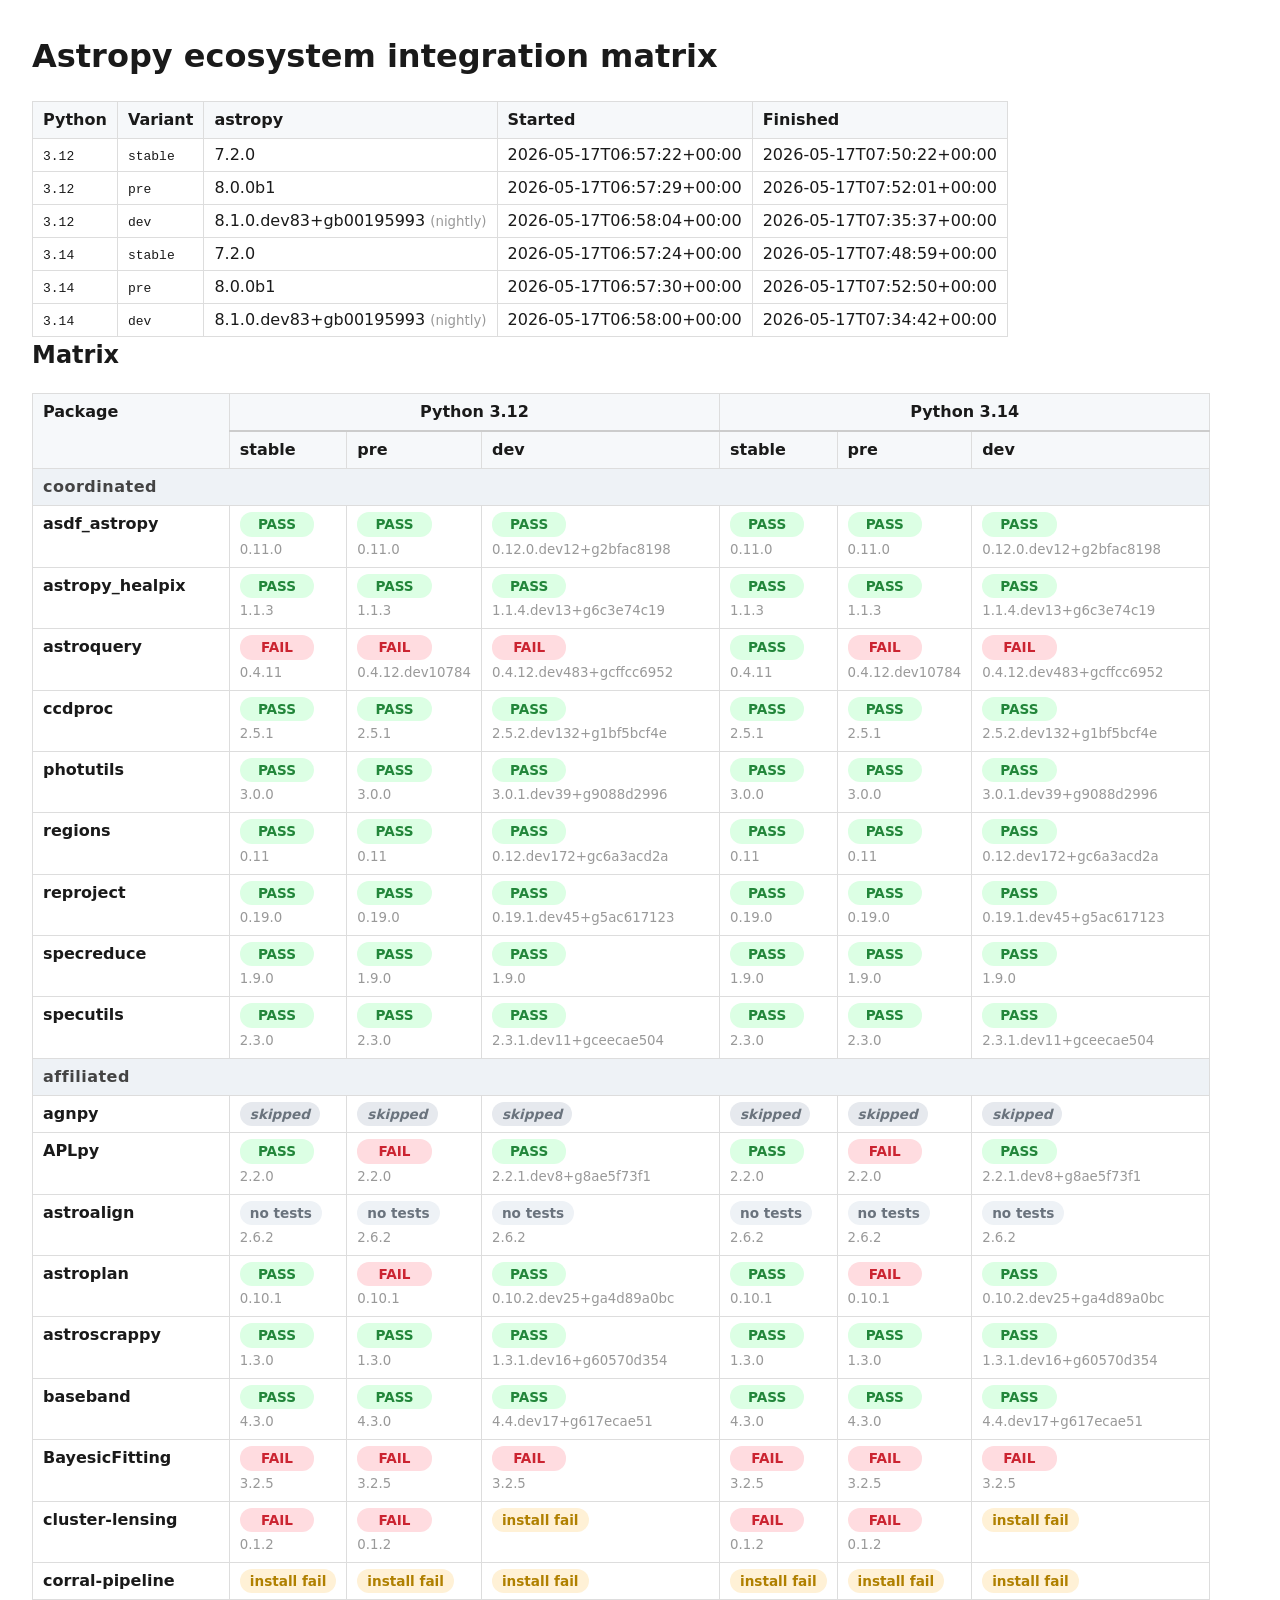
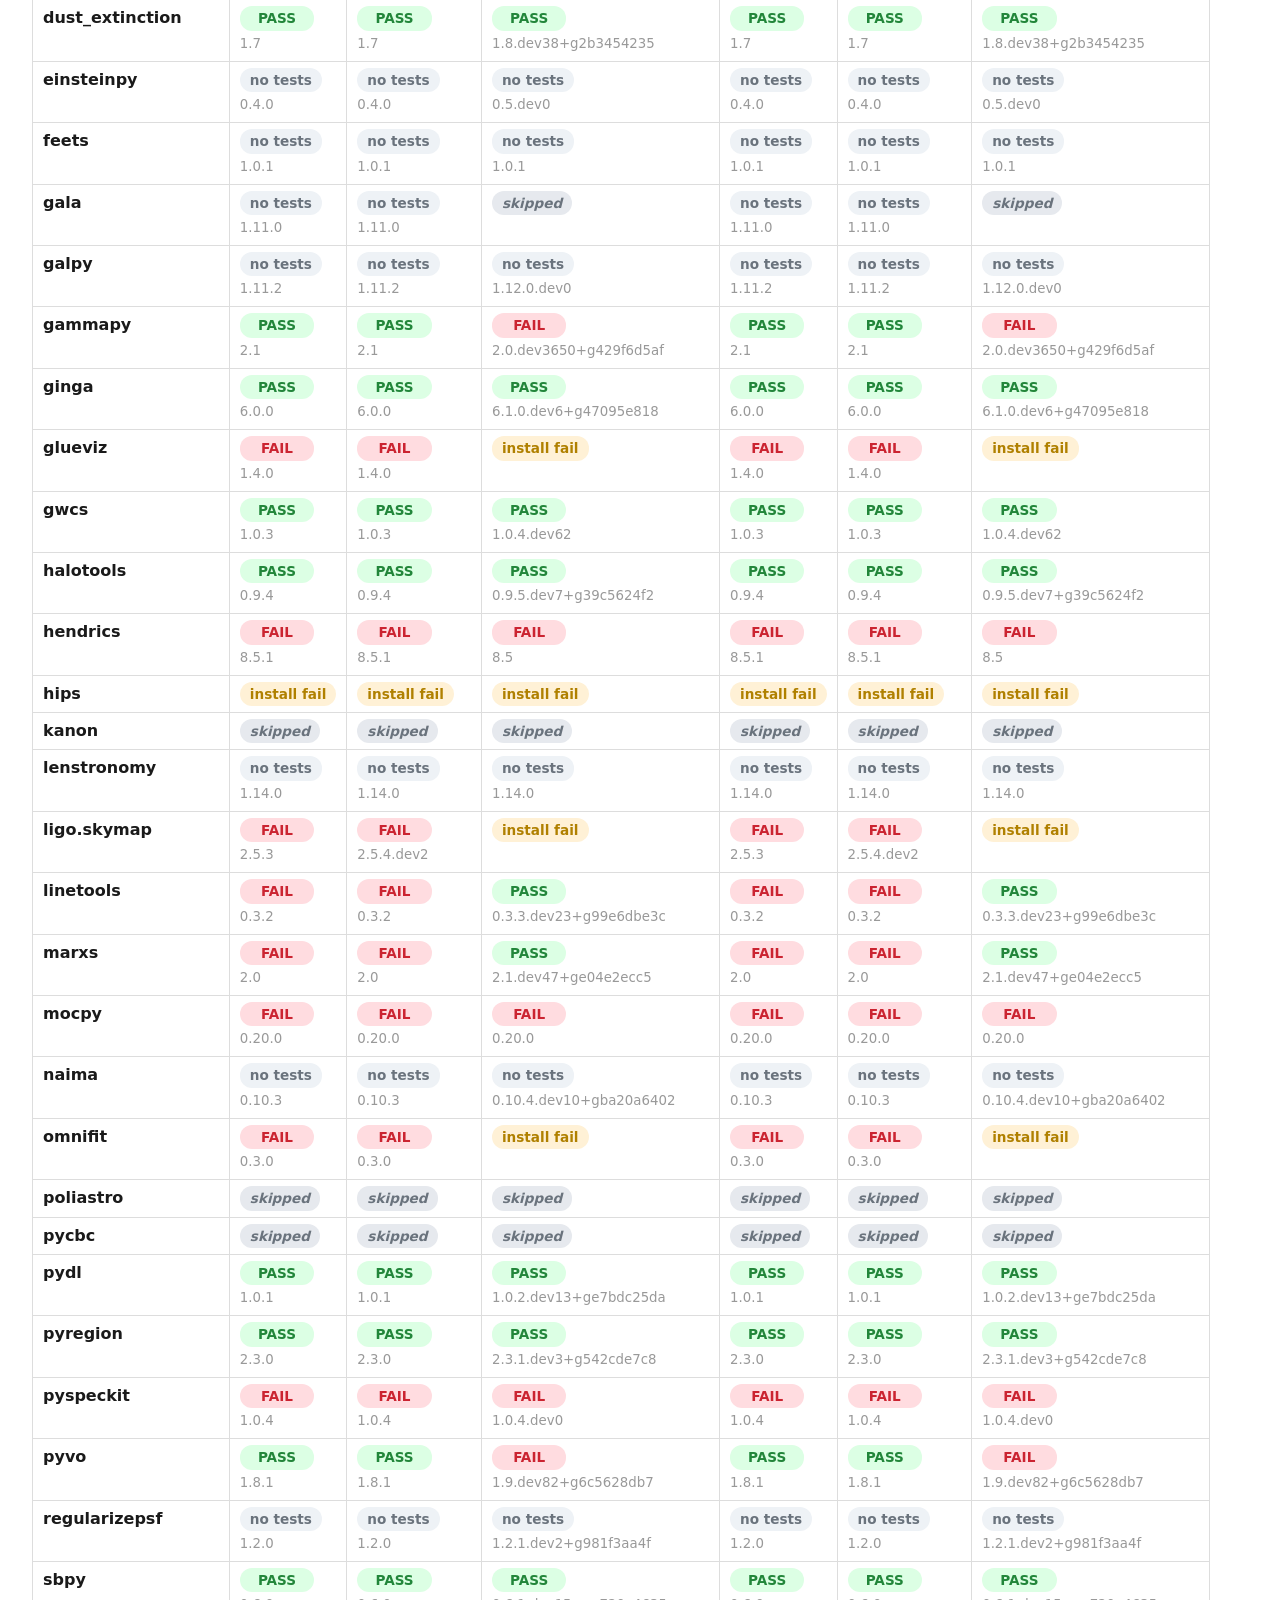
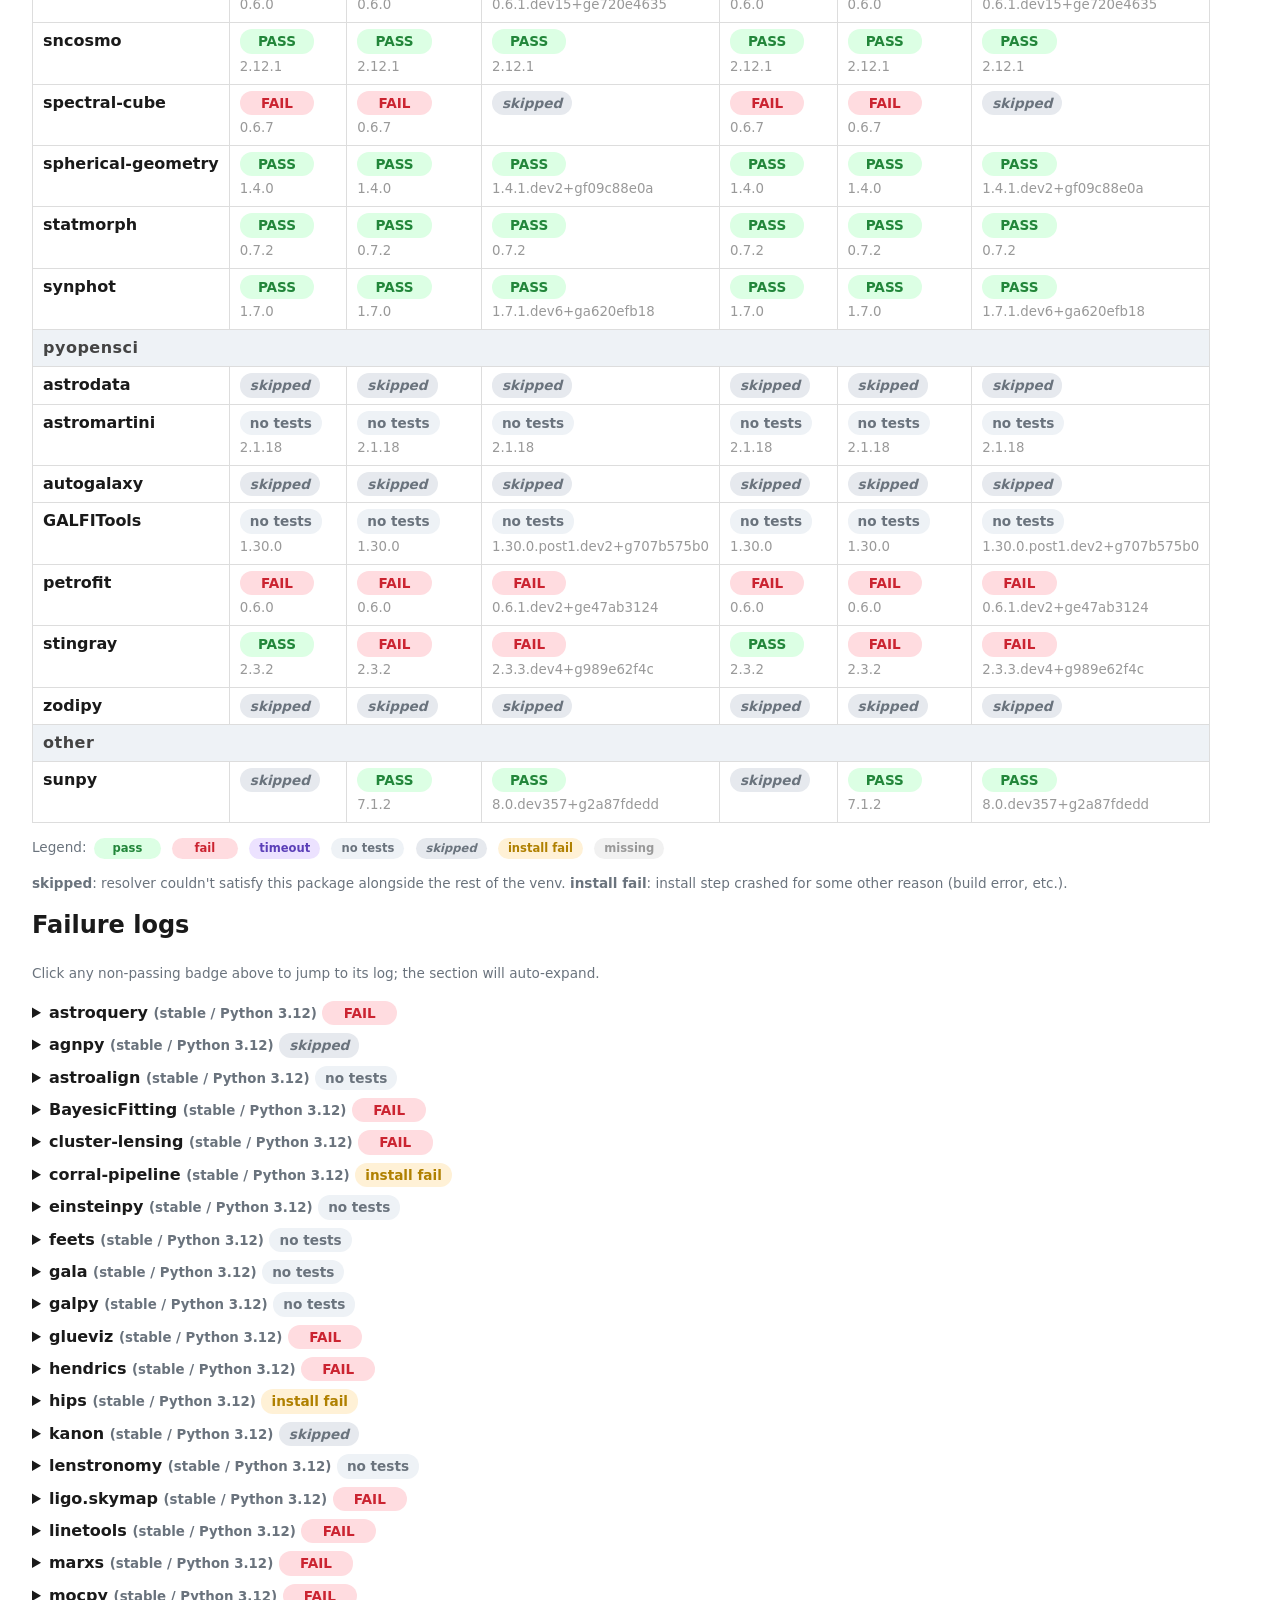
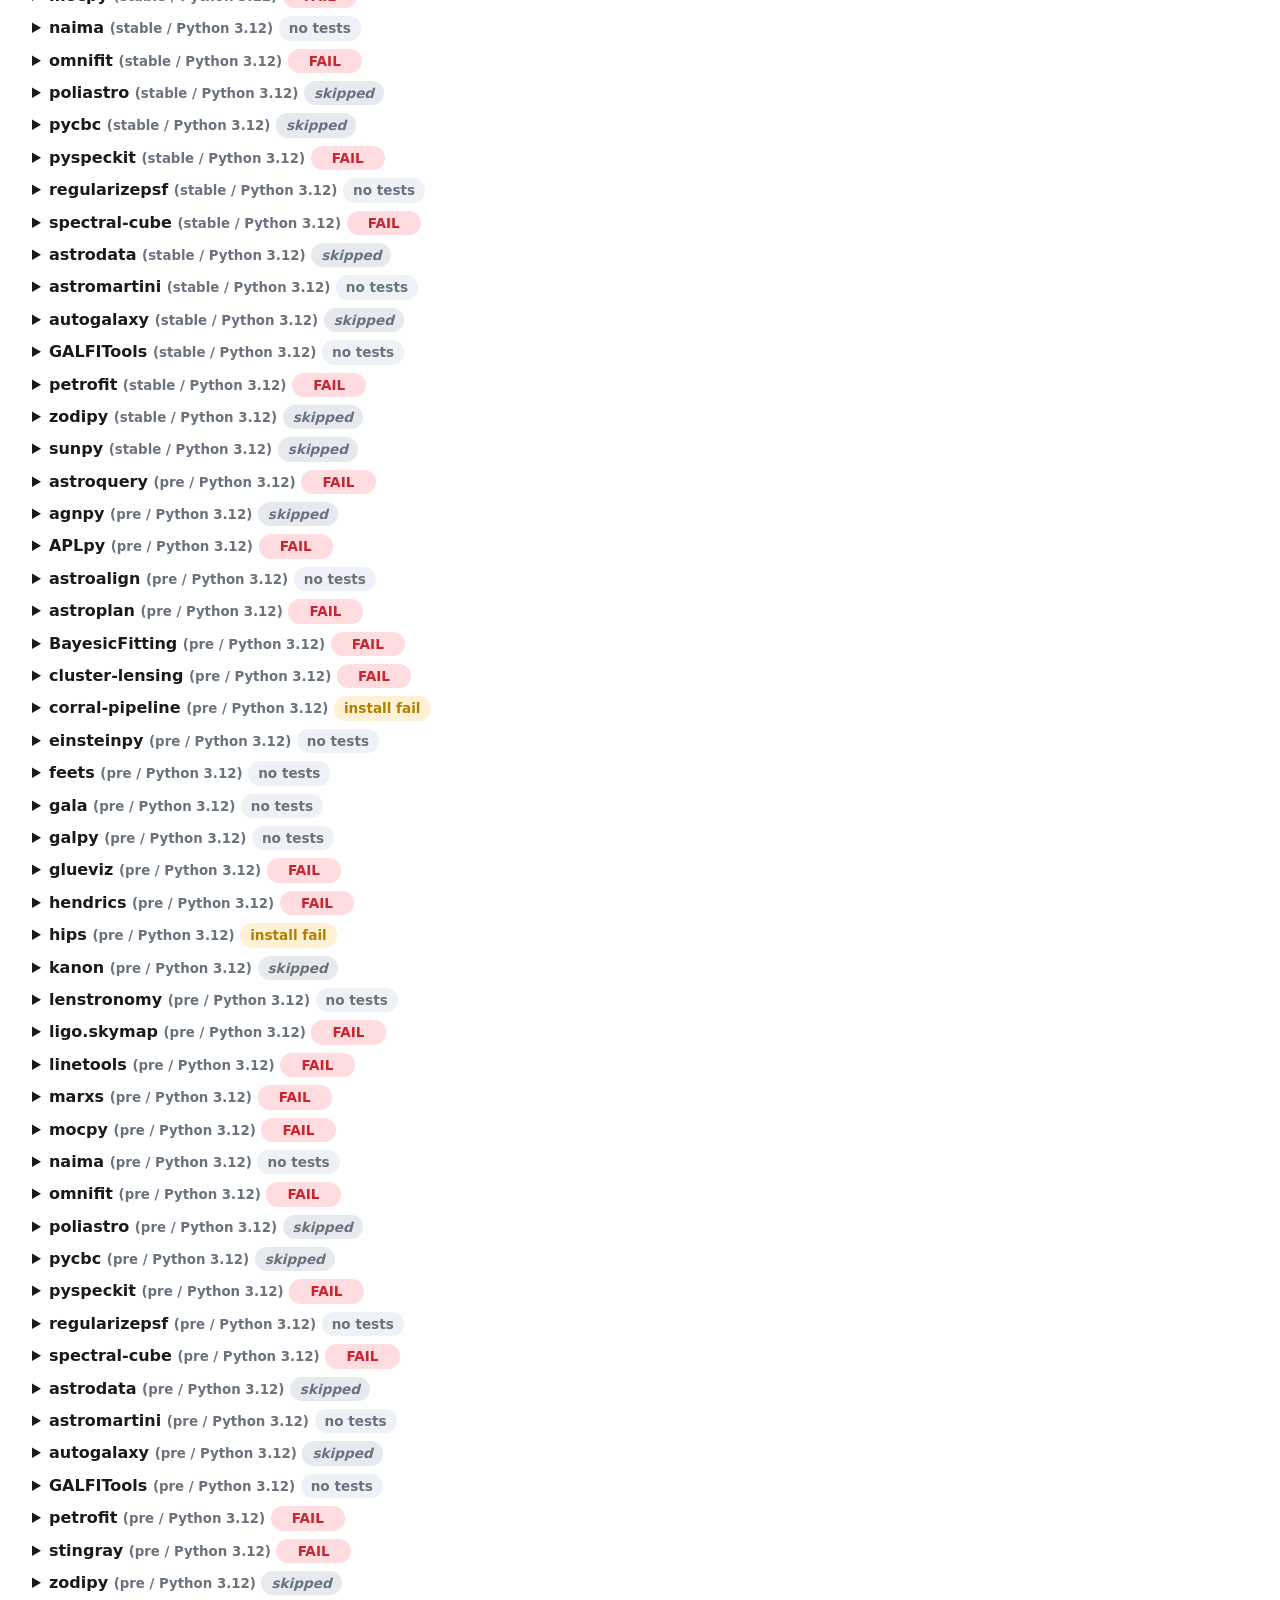
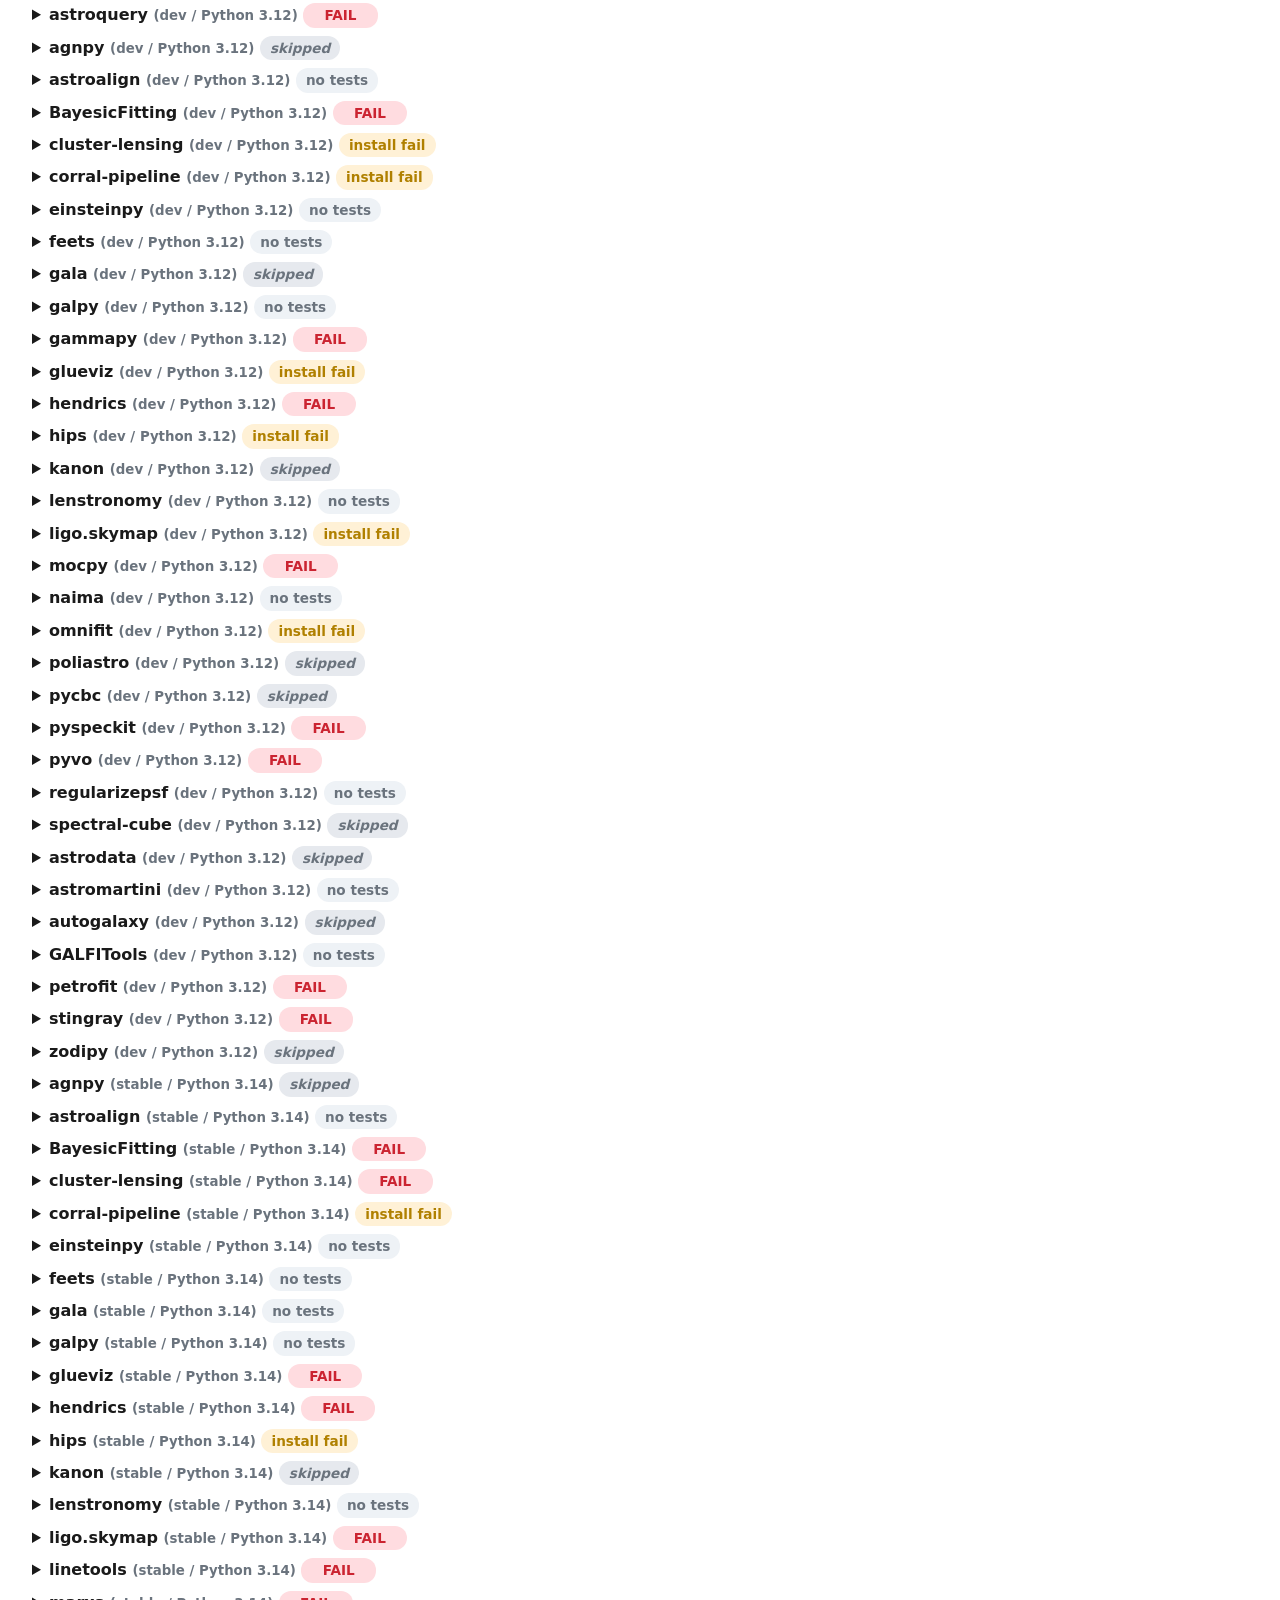
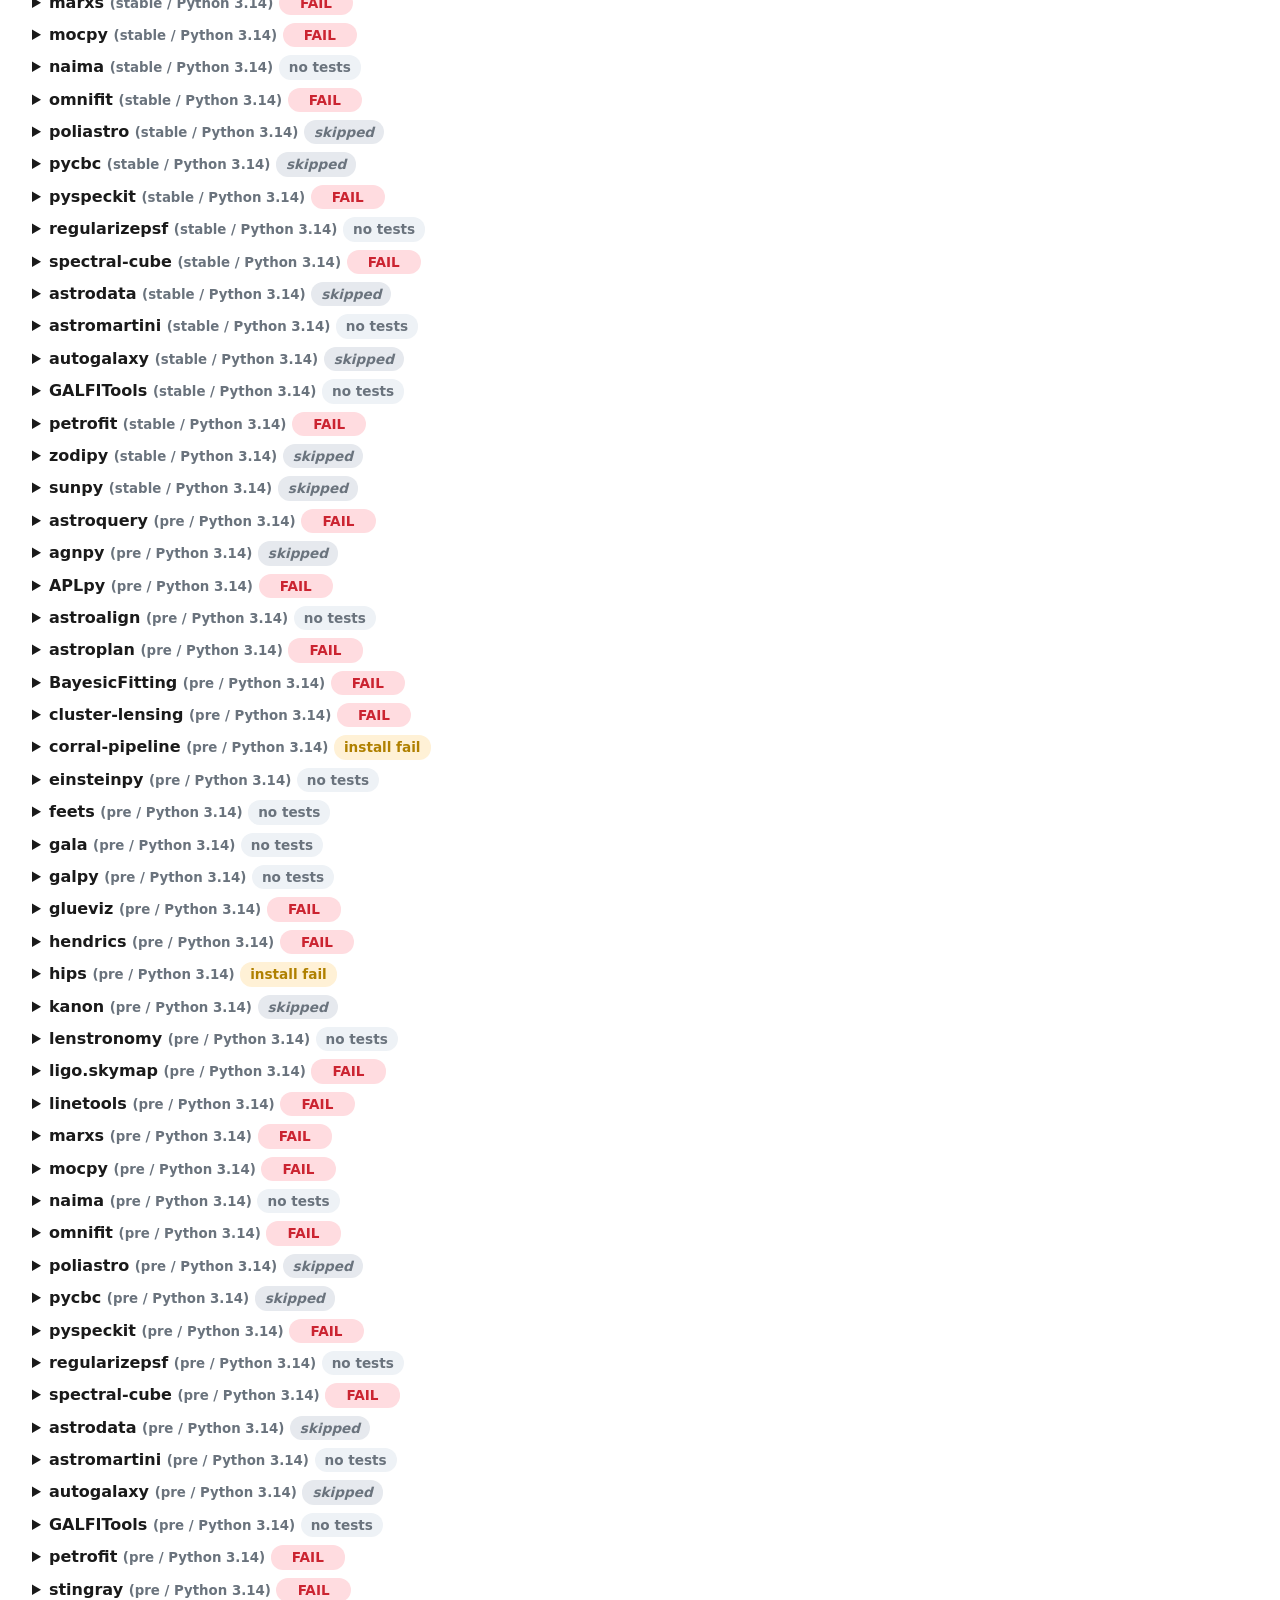
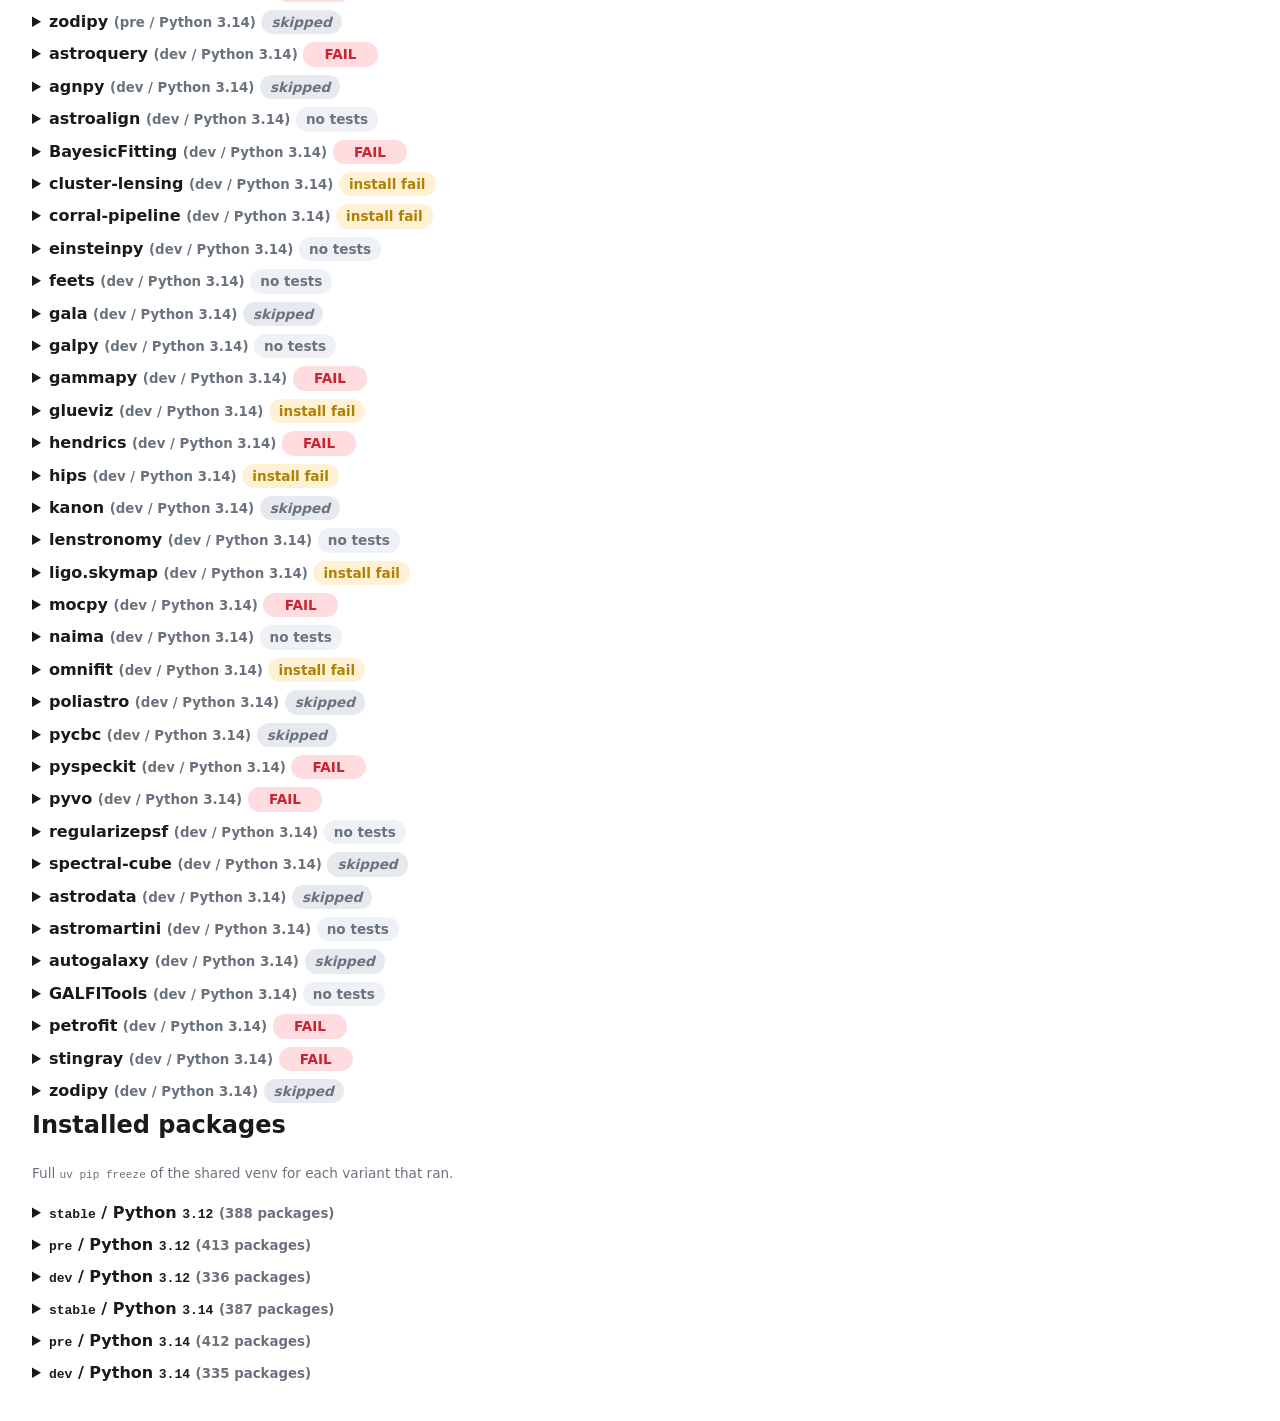
==== index.html @ f81b2070 "Update integration dashboard d7ec11431748a2a06db237ff3db3c881cf3fea13" ====
<!DOCTYPE html>
<html>
<head>
<meta charset="utf-8">
<title>Astropy ecosystem integration matrix</title>
<style>body { font-family: -apple-system, system-ui, sans-serif; margin: 2em; line-height: 1.5; color: #1a1a1a; max-width: 1200px; }
h1, h2 { margin-top: 0; }
a { color: #0366d6; text-decoration: none; }
a:hover { text-decoration: underline; }
table { border-collapse: collapse; }
th, td { border: 1px solid #ddd; padding: 6px 10px; text-align: left; vertical-align: top; }
th { background: #f6f8fa; }
th.python-group { text-align: center; border-bottom: 2px solid #ccc; }
.banner { background: #fff8c5; border: 1px solid #d4a72c; padding: 0.75em 1em;
          border-radius: 6px; margin: 1em 0; }
tr.tier-header th { background: #eef2f6; text-align: left; font-weight: 600;
                    text-transform: lowercase; letter-spacing: 0.5px; color: #444; }
.meta dl { margin: 0.3em 0; display: grid; grid-template-columns: max-content 1fr; gap: 0.2em 1em; color: #444; }
.meta dt { font-weight: 600; }
.pill { display: inline-block; padding: 2px 10px; border-radius: 12px; font-size: 0.85em; font-weight: 600; min-width: 4em; text-align: center; }
.pill.pass { background: #dcffe4; color: #22863a; }
.pill.fail { background: #ffdce0; color: #cb2431; }
.pill.no-tests { background: #eef2f6; color: #6a737d; }
.pill.skipped { background: #e6e9ee; color: #6a737d; font-style: italic; }
.pill.install-fail { background: #fff1d6; color: #b08000; }
.pill.timeout { background: #ece2ff; color: #5b3fb8; }
.pill.missing { background: #f1f1f1; color: #999; }
a.cell-link { text-decoration: none; }
a.cell-link:hover .pill { filter: brightness(0.94); }
.matrix tr:hover td { background: #fafafa; }
.pkg-name { font-weight: 600; }
pre { background: #1e1e1e; color: #d4d4d4; padding: 1em; border-radius: 6px;
      overflow-x: auto; font-size: 0.85em; white-space: pre-wrap; word-wrap: break-word; max-height: 50em; }
details summary { cursor: pointer; padding: 4px 0; font-weight: 600; }
.meta-table td { padding: 4px 10px; }
.meta-table { width: auto; }
nav { margin-bottom: 1.5em; font-size: 0.9em; }
.legend { font-size: 0.85em; color: #6a737d; margin-top: 1em; }
.legend .pill { margin: 0 0.3em; }

@media (prefers-color-scheme: dark) {
  body { background: #0d1117; color: #c9d1d9; }
  a { color: #58a6ff; }
  th, td { border-color: #30363d; }
  th { background: #161b22; }
  th.python-group { border-bottom-color: #484f58; }
  .banner { background: #2b1d00; border-color: #6e5500; }
  tr.tier-header th { background: #161b22; color: #8b949e; }
  .meta dl { color: #8b949e; }
  .matrix tr:hover td { background: #161b22; }
  .pill.pass        { background: #0a3a17; color: #3fb950; }
  .pill.fail        { background: #4a1216; color: #f85149; }
  .pill.no-tests    { background: #21262d; color: #8b949e; }
  .pill.skipped     { background: #21262d; color: #8b949e; }
  .pill.install-fail{ background: #3d2900; color: #e3b341; }
  .pill.timeout     { background: #261c4a; color: #a371f7; }
  .pill.missing     { background: #161b22; color: #6e7681; }
}</style>
</head>
<body>


<h1>Astropy ecosystem integration matrix</h1>



<table class="meta-table">
<thead><tr><th>Python</th><th>Variant</th><th>astropy</th><th>Started</th><th>Finished</th></tr></thead>
<tbody>

<tr>
  <td><code>3.12</code></td>
  <td><code>stable</code></td>
  <td>7.2.0</td>
  <td>2026-05-17T06:57:22+00:00</td>
  <td>2026-05-17T07:50:22+00:00</td>
</tr>

<tr>
  <td><code>3.12</code></td>
  <td><code>pre</code></td>
  <td>8.0.0b1</td>
  <td>2026-05-17T06:57:29+00:00</td>
  <td>2026-05-17T07:52:01+00:00</td>
</tr>

<tr>
  <td><code>3.12</code></td>
  <td><code>dev</code></td>
  <td>8.1.0.dev83+gb00195993 <small style="color:#999">(nightly)</small></td>
  <td>2026-05-17T06:58:04+00:00</td>
  <td>2026-05-17T07:35:37+00:00</td>
</tr>

<tr>
  <td><code>3.14</code></td>
  <td><code>stable</code></td>
  <td>7.2.0</td>
  <td>2026-05-17T06:57:24+00:00</td>
  <td>2026-05-17T07:48:59+00:00</td>
</tr>

<tr>
  <td><code>3.14</code></td>
  <td><code>pre</code></td>
  <td>8.0.0b1</td>
  <td>2026-05-17T06:57:30+00:00</td>
  <td>2026-05-17T07:52:50+00:00</td>
</tr>

<tr>
  <td><code>3.14</code></td>
  <td><code>dev</code></td>
  <td>8.1.0.dev83+gb00195993 <small style="color:#999">(nightly)</small></td>
  <td>2026-05-17T06:58:00+00:00</td>
  <td>2026-05-17T07:34:42+00:00</td>
</tr>

</tbody>
</table>

<h2>Matrix</h2>
<table class="matrix">
<thead>
<tr>
  <th rowspan="2">Package</th>
  <th colspan="3" class="python-group">Python 3.12</th><th colspan="3" class="python-group">Python 3.14</th>
</tr>
<tr>
  <th>stable</th><th>pre</th><th>dev</th><th>stable</th><th>pre</th><th>dev</th>
</tr>
</thead>
<tbody>

<tr class="tier-header">
  <th colspan="7">Coordinated</th>
</tr>

<tr>
  <td><span class="pkg-name">asdf_astropy</span></td>
  
  <td>
    
    <span class="pill pass">PASS</span>
    
    <br><small style="color:#999">0.11.0</small>
  </td>
  
  <td>
    
    <span class="pill pass">PASS</span>
    
    <br><small style="color:#999">0.11.0</small>
  </td>
  
  <td>
    
    <span class="pill pass">PASS</span>
    
    <br><small style="color:#999">0.12.0.dev12+g2bfac8198</small>
  </td>
  
  <td>
    
    <span class="pill pass">PASS</span>
    
    <br><small style="color:#999">0.11.0</small>
  </td>
  
  <td>
    
    <span class="pill pass">PASS</span>
    
    <br><small style="color:#999">0.11.0</small>
  </td>
  
  <td>
    
    <span class="pill pass">PASS</span>
    
    <br><small style="color:#999">0.12.0.dev12+g2bfac8198</small>
  </td>
  
</tr>

<tr>
  <td><span class="pkg-name">astropy_healpix</span></td>
  
  <td>
    
    <span class="pill pass">PASS</span>
    
    <br><small style="color:#999">1.1.3</small>
  </td>
  
  <td>
    
    <span class="pill pass">PASS</span>
    
    <br><small style="color:#999">1.1.3</small>
  </td>
  
  <td>
    
    <span class="pill pass">PASS</span>
    
    <br><small style="color:#999">1.1.4.dev13+g6c3e74c19</small>
  </td>
  
  <td>
    
    <span class="pill pass">PASS</span>
    
    <br><small style="color:#999">1.1.3</small>
  </td>
  
  <td>
    
    <span class="pill pass">PASS</span>
    
    <br><small style="color:#999">1.1.3</small>
  </td>
  
  <td>
    
    <span class="pill pass">PASS</span>
    
    <br><small style="color:#999">1.1.4.dev13+g6c3e74c19</small>
  </td>
  
</tr>

<tr>
  <td><span class="pkg-name">astroquery</span></td>
  
  <td>
    
    <a class="cell-link" href="#log-astroquery__stable__3_12"><span class="pill fail">FAIL</span></a>
    
    <br><small style="color:#999">0.4.11</small>
  </td>
  
  <td>
    
    <a class="cell-link" href="#log-astroquery__pre__3_12"><span class="pill fail">FAIL</span></a>
    
    <br><small style="color:#999">0.4.12.dev10784</small>
  </td>
  
  <td>
    
    <a class="cell-link" href="#log-astroquery__dev__3_12"><span class="pill fail">FAIL</span></a>
    
    <br><small style="color:#999">0.4.12.dev483+gcffcc6952</small>
  </td>
  
  <td>
    
    <span class="pill pass">PASS</span>
    
    <br><small style="color:#999">0.4.11</small>
  </td>
  
  <td>
    
    <a class="cell-link" href="#log-astroquery__pre__3_14"><span class="pill fail">FAIL</span></a>
    
    <br><small style="color:#999">0.4.12.dev10784</small>
  </td>
  
  <td>
    
    <a class="cell-link" href="#log-astroquery__dev__3_14"><span class="pill fail">FAIL</span></a>
    
    <br><small style="color:#999">0.4.12.dev483+gcffcc6952</small>
  </td>
  
</tr>

<tr>
  <td><span class="pkg-name">ccdproc</span></td>
  
  <td>
    
    <span class="pill pass">PASS</span>
    
    <br><small style="color:#999">2.5.1</small>
  </td>
  
  <td>
    
    <span class="pill pass">PASS</span>
    
    <br><small style="color:#999">2.5.1</small>
  </td>
  
  <td>
    
    <span class="pill pass">PASS</span>
    
    <br><small style="color:#999">2.5.2.dev132+g1bf5bcf4e</small>
  </td>
  
  <td>
    
    <span class="pill pass">PASS</span>
    
    <br><small style="color:#999">2.5.1</small>
  </td>
  
  <td>
    
    <span class="pill pass">PASS</span>
    
    <br><small style="color:#999">2.5.1</small>
  </td>
  
  <td>
    
    <span class="pill pass">PASS</span>
    
    <br><small style="color:#999">2.5.2.dev132+g1bf5bcf4e</small>
  </td>
  
</tr>

<tr>
  <td><span class="pkg-name">photutils</span></td>
  
  <td>
    
    <span class="pill pass">PASS</span>
    
    <br><small style="color:#999">3.0.0</small>
  </td>
  
  <td>
    
    <span class="pill pass">PASS</span>
    
    <br><small style="color:#999">3.0.0</small>
  </td>
  
  <td>
    
    <span class="pill pass">PASS</span>
    
    <br><small style="color:#999">3.0.1.dev39+g9088d2996</small>
  </td>
  
  <td>
    
    <span class="pill pass">PASS</span>
    
    <br><small style="color:#999">3.0.0</small>
  </td>
  
  <td>
    
    <span class="pill pass">PASS</span>
    
    <br><small style="color:#999">3.0.0</small>
  </td>
  
  <td>
    
    <span class="pill pass">PASS</span>
    
    <br><small style="color:#999">3.0.1.dev39+g9088d2996</small>
  </td>
  
</tr>

<tr>
  <td><span class="pkg-name">regions</span></td>
  
  <td>
    
    <span class="pill pass">PASS</span>
    
    <br><small style="color:#999">0.11</small>
  </td>
  
  <td>
    
    <span class="pill pass">PASS</span>
    
    <br><small style="color:#999">0.11</small>
  </td>
  
  <td>
    
    <span class="pill pass">PASS</span>
    
    <br><small style="color:#999">0.12.dev172+gc6a3acd2a</small>
  </td>
  
  <td>
    
    <span class="pill pass">PASS</span>
    
    <br><small style="color:#999">0.11</small>
  </td>
  
  <td>
    
    <span class="pill pass">PASS</span>
    
    <br><small style="color:#999">0.11</small>
  </td>
  
  <td>
    
    <span class="pill pass">PASS</span>
    
    <br><small style="color:#999">0.12.dev172+gc6a3acd2a</small>
  </td>
  
</tr>

<tr>
  <td><span class="pkg-name">reproject</span></td>
  
  <td>
    
    <span class="pill pass">PASS</span>
    
    <br><small style="color:#999">0.19.0</small>
  </td>
  
  <td>
    
    <span class="pill pass">PASS</span>
    
    <br><small style="color:#999">0.19.0</small>
  </td>
  
  <td>
    
    <span class="pill pass">PASS</span>
    
    <br><small style="color:#999">0.19.1.dev45+g5ac617123</small>
  </td>
  
  <td>
    
    <span class="pill pass">PASS</span>
    
    <br><small style="color:#999">0.19.0</small>
  </td>
  
  <td>
    
    <span class="pill pass">PASS</span>
    
    <br><small style="color:#999">0.19.0</small>
  </td>
  
  <td>
    
    <span class="pill pass">PASS</span>
    
    <br><small style="color:#999">0.19.1.dev45+g5ac617123</small>
  </td>
  
</tr>

<tr>
  <td><span class="pkg-name">specreduce</span></td>
  
  <td>
    
    <span class="pill pass">PASS</span>
    
    <br><small style="color:#999">1.9.0</small>
  </td>
  
  <td>
    
    <span class="pill pass">PASS</span>
    
    <br><small style="color:#999">1.9.0</small>
  </td>
  
  <td>
    
    <span class="pill pass">PASS</span>
    
    <br><small style="color:#999">1.9.0</small>
  </td>
  
  <td>
    
    <span class="pill pass">PASS</span>
    
    <br><small style="color:#999">1.9.0</small>
  </td>
  
  <td>
    
    <span class="pill pass">PASS</span>
    
    <br><small style="color:#999">1.9.0</small>
  </td>
  
  <td>
    
    <span class="pill pass">PASS</span>
    
    <br><small style="color:#999">1.9.0</small>
  </td>
  
</tr>

<tr>
  <td><span class="pkg-name">specutils</span></td>
  
  <td>
    
    <span class="pill pass">PASS</span>
    
    <br><small style="color:#999">2.3.0</small>
  </td>
  
  <td>
    
    <span class="pill pass">PASS</span>
    
    <br><small style="color:#999">2.3.0</small>
  </td>
  
  <td>
    
    <span class="pill pass">PASS</span>
    
    <br><small style="color:#999">2.3.1.dev11+gceecae504</small>
  </td>
  
  <td>
    
    <span class="pill pass">PASS</span>
    
    <br><small style="color:#999">2.3.0</small>
  </td>
  
  <td>
    
    <span class="pill pass">PASS</span>
    
    <br><small style="color:#999">2.3.0</small>
  </td>
  
  <td>
    
    <span class="pill pass">PASS</span>
    
    <br><small style="color:#999">2.3.1.dev11+gceecae504</small>
  </td>
  
</tr>


<tr class="tier-header">
  <th colspan="7">Affiliated</th>
</tr>

<tr>
  <td><span class="pkg-name">agnpy</span></td>
  
  <td>
    
    <a class="cell-link" href="#log-agnpy__stable__3_12"><span class="pill skipped">skipped</span></a>
    
    
  </td>
  
  <td>
    
    <a class="cell-link" href="#log-agnpy__pre__3_12"><span class="pill skipped">skipped</span></a>
    
    
  </td>
  
  <td>
    
    <a class="cell-link" href="#log-agnpy__dev__3_12"><span class="pill skipped">skipped</span></a>
    
    
  </td>
  
  <td>
    
    <a class="cell-link" href="#log-agnpy__stable__3_14"><span class="pill skipped">skipped</span></a>
    
    
  </td>
  
  <td>
    
    <a class="cell-link" href="#log-agnpy__pre__3_14"><span class="pill skipped">skipped</span></a>
    
    
  </td>
  
  <td>
    
    <a class="cell-link" href="#log-agnpy__dev__3_14"><span class="pill skipped">skipped</span></a>
    
    
  </td>
  
</tr>

<tr>
  <td><span class="pkg-name">APLpy</span></td>
  
  <td>
    
    <span class="pill pass">PASS</span>
    
    <br><small style="color:#999">2.2.0</small>
  </td>
  
  <td>
    
    <a class="cell-link" href="#log-APLpy__pre__3_12"><span class="pill fail">FAIL</span></a>
    
    <br><small style="color:#999">2.2.0</small>
  </td>
  
  <td>
    
    <span class="pill pass">PASS</span>
    
    <br><small style="color:#999">2.2.1.dev8+g8ae5f73f1</small>
  </td>
  
  <td>
    
    <span class="pill pass">PASS</span>
    
    <br><small style="color:#999">2.2.0</small>
  </td>
  
  <td>
    
    <a class="cell-link" href="#log-APLpy__pre__3_14"><span class="pill fail">FAIL</span></a>
    
    <br><small style="color:#999">2.2.0</small>
  </td>
  
  <td>
    
    <span class="pill pass">PASS</span>
    
    <br><small style="color:#999">2.2.1.dev8+g8ae5f73f1</small>
  </td>
  
</tr>

<tr>
  <td><span class="pkg-name">astroalign</span></td>
  
  <td>
    
    <a class="cell-link" href="#log-astroalign__stable__3_12"><span class="pill no-tests">no tests</span></a>
    
    <br><small style="color:#999">2.6.2</small>
  </td>
  
  <td>
    
    <a class="cell-link" href="#log-astroalign__pre__3_12"><span class="pill no-tests">no tests</span></a>
    
    <br><small style="color:#999">2.6.2</small>
  </td>
  
  <td>
    
    <a class="cell-link" href="#log-astroalign__dev__3_12"><span class="pill no-tests">no tests</span></a>
    
    <br><small style="color:#999">2.6.2</small>
  </td>
  
  <td>
    
    <a class="cell-link" href="#log-astroalign__stable__3_14"><span class="pill no-tests">no tests</span></a>
    
    <br><small style="color:#999">2.6.2</small>
  </td>
  
  <td>
    
    <a class="cell-link" href="#log-astroalign__pre__3_14"><span class="pill no-tests">no tests</span></a>
    
    <br><small style="color:#999">2.6.2</small>
  </td>
  
  <td>
    
    <a class="cell-link" href="#log-astroalign__dev__3_14"><span class="pill no-tests">no tests</span></a>
    
    <br><small style="color:#999">2.6.2</small>
  </td>
  
</tr>

<tr>
  <td><span class="pkg-name">astroplan</span></td>
  
  <td>
    
    <span class="pill pass">PASS</span>
    
    <br><small style="color:#999">0.10.1</small>
  </td>
  
  <td>
    
    <a class="cell-link" href="#log-astroplan__pre__3_12"><span class="pill fail">FAIL</span></a>
    
    <br><small style="color:#999">0.10.1</small>
  </td>
  
  <td>
    
    <span class="pill pass">PASS</span>
    
    <br><small style="color:#999">0.10.2.dev25+ga4d89a0bc</small>
  </td>
  
  <td>
    
    <span class="pill pass">PASS</span>
    
    <br><small style="color:#999">0.10.1</small>
  </td>
  
  <td>
    
    <a class="cell-link" href="#log-astroplan__pre__3_14"><span class="pill fail">FAIL</span></a>
    
    <br><small style="color:#999">0.10.1</small>
  </td>
  
  <td>
    
    <span class="pill pass">PASS</span>
    
    <br><small style="color:#999">0.10.2.dev25+ga4d89a0bc</small>
  </td>
  
</tr>

<tr>
  <td><span class="pkg-name">astroscrappy</span></td>
  
  <td>
    
    <span class="pill pass">PASS</span>
    
    <br><small style="color:#999">1.3.0</small>
  </td>
  
  <td>
    
    <span class="pill pass">PASS</span>
    
    <br><small style="color:#999">1.3.0</small>
  </td>
  
  <td>
    
    <span class="pill pass">PASS</span>
    
    <br><small style="color:#999">1.3.1.dev16+g60570d354</small>
  </td>
  
  <td>
    
    <span class="pill pass">PASS</span>
    
    <br><small style="color:#999">1.3.0</small>
  </td>
  
  <td>
    
    <span class="pill pass">PASS</span>
    
    <br><small style="color:#999">1.3.0</small>
  </td>
  
  <td>
    
    <span class="pill pass">PASS</span>
    
    <br><small style="color:#999">1.3.1.dev16+g60570d354</small>
  </td>
  
</tr>

<tr>
  <td><span class="pkg-name">baseband</span></td>
  
  <td>
    
    <span class="pill pass">PASS</span>
    
    <br><small style="color:#999">4.3.0</small>
  </td>
  
  <td>
    
    <span class="pill pass">PASS</span>
    
    <br><small style="color:#999">4.3.0</small>
  </td>
  
  <td>
    
    <span class="pill pass">PASS</span>
    
    <br><small style="color:#999">4.4.dev17+g617ecae51</small>
  </td>
  
  <td>
    
    <span class="pill pass">PASS</span>
    
    <br><small style="color:#999">4.3.0</small>
  </td>
  
  <td>
    
    <span class="pill pass">PASS</span>
    
    <br><small style="color:#999">4.3.0</small>
  </td>
  
  <td>
    
    <span class="pill pass">PASS</span>
    
    <br><small style="color:#999">4.4.dev17+g617ecae51</small>
  </td>
  
</tr>

<tr>
  <td><span class="pkg-name">BayesicFitting</span></td>
  
  <td>
    
    <a class="cell-link" href="#log-BayesicFitting__stable__3_12"><span class="pill fail">FAIL</span></a>
    
    <br><small style="color:#999">3.2.5</small>
  </td>
  
  <td>
    
    <a class="cell-link" href="#log-BayesicFitting__pre__3_12"><span class="pill fail">FAIL</span></a>
    
    <br><small style="color:#999">3.2.5</small>
  </td>
  
  <td>
    
    <a class="cell-link" href="#log-BayesicFitting__dev__3_12"><span class="pill fail">FAIL</span></a>
    
    <br><small style="color:#999">3.2.5</small>
  </td>
  
  <td>
    
    <a class="cell-link" href="#log-BayesicFitting__stable__3_14"><span class="pill fail">FAIL</span></a>
    
    <br><small style="color:#999">3.2.5</small>
  </td>
  
  <td>
    
    <a class="cell-link" href="#log-BayesicFitting__pre__3_14"><span class="pill fail">FAIL</span></a>
    
    <br><small style="color:#999">3.2.5</small>
  </td>
  
  <td>
    
    <a class="cell-link" href="#log-BayesicFitting__dev__3_14"><span class="pill fail">FAIL</span></a>
    
    <br><small style="color:#999">3.2.5</small>
  </td>
  
</tr>

<tr>
  <td><span class="pkg-name">cluster-lensing</span></td>
  
  <td>
    
    <a class="cell-link" href="#log-cluster-lensing__stable__3_12"><span class="pill fail">FAIL</span></a>
    
    <br><small style="color:#999">0.1.2</small>
  </td>
  
  <td>
    
    <a class="cell-link" href="#log-cluster-lensing__pre__3_12"><span class="pill fail">FAIL</span></a>
    
    <br><small style="color:#999">0.1.2</small>
  </td>
  
  <td>
    
    <a class="cell-link" href="#log-cluster-lensing__dev__3_12"><span class="pill install-fail">install fail</span></a>
    
    
  </td>
  
  <td>
    
    <a class="cell-link" href="#log-cluster-lensing__stable__3_14"><span class="pill fail">FAIL</span></a>
    
    <br><small style="color:#999">0.1.2</small>
  </td>
  
  <td>
    
    <a class="cell-link" href="#log-cluster-lensing__pre__3_14"><span class="pill fail">FAIL</span></a>
    
    <br><small style="color:#999">0.1.2</small>
  </td>
  
  <td>
    
    <a class="cell-link" href="#log-cluster-lensing__dev__3_14"><span class="pill install-fail">install fail</span></a>
    
    
  </td>
  
</tr>

<tr>
  <td><span class="pkg-name">corral-pipeline</span></td>
  
  <td>
    
    <a class="cell-link" href="#log-corral-pipeline__stable__3_12"><span class="pill install-fail">install fail</span></a>
    
    
  </td>
  
  <td>
    
    <a class="cell-link" href="#log-corral-pipeline__pre__3_12"><span class="pill install-fail">install fail</span></a>
    
    
  </td>
  
  <td>
    
    <a class="cell-link" href="#log-corral-pipeline__dev__3_12"><span class="pill install-fail">install fail</span></a>
    
    
  </td>
  
  <td>
    
    <a class="cell-link" href="#log-corral-pipeline__stable__3_14"><span class="pill install-fail">install fail</span></a>
    
    
  </td>
  
  <td>
    
    <a class="cell-link" href="#log-corral-pipeline__pre__3_14"><span class="pill install-fail">install fail</span></a>
    
    
  </td>
  
  <td>
    
    <a class="cell-link" href="#log-corral-pipeline__dev__3_14"><span class="pill install-fail">install fail</span></a>
    
    
  </td>
  
</tr>

<tr>
  <td><span class="pkg-name">dust_extinction</span></td>
  
  <td>
    
    <span class="pill pass">PASS</span>
    
    <br><small style="color:#999">1.7</small>
  </td>
  
  <td>
    
    <span class="pill pass">PASS</span>
    
    <br><small style="color:#999">1.7</small>
  </td>
  
  <td>
    
    <span class="pill pass">PASS</span>
    
    <br><small style="color:#999">1.8.dev38+g2b3454235</small>
  </td>
  
  <td>
    
    <span class="pill pass">PASS</span>
    
    <br><small style="color:#999">1.7</small>
  </td>
  
  <td>
    
    <span class="pill pass">PASS</span>
    
    <br><small style="color:#999">1.7</small>
  </td>
  
  <td>
    
    <span class="pill pass">PASS</span>
    
    <br><small style="color:#999">1.8.dev38+g2b3454235</small>
  </td>
  
</tr>

<tr>
  <td><span class="pkg-name">einsteinpy</span></td>
  
  <td>
    
    <a class="cell-link" href="#log-einsteinpy__stable__3_12"><span class="pill no-tests">no tests</span></a>
    
    <br><small style="color:#999">0.4.0</small>
  </td>
  
  <td>
    
    <a class="cell-link" href="#log-einsteinpy__pre__3_12"><span class="pill no-tests">no tests</span></a>
    
    <br><small style="color:#999">0.4.0</small>
  </td>
  
  <td>
    
    <a class="cell-link" href="#log-einsteinpy__dev__3_12"><span class="pill no-tests">no tests</span></a>
    
    <br><small style="color:#999">0.5.dev0</small>
  </td>
  
  <td>
    
    <a class="cell-link" href="#log-einsteinpy__stable__3_14"><span class="pill no-tests">no tests</span></a>
    
    <br><small style="color:#999">0.4.0</small>
  </td>
  
  <td>
    
    <a class="cell-link" href="#log-einsteinpy__pre__3_14"><span class="pill no-tests">no tests</span></a>
    
    <br><small style="color:#999">0.4.0</small>
  </td>
  
  <td>
    
    <a class="cell-link" href="#log-einsteinpy__dev__3_14"><span class="pill no-tests">no tests</span></a>
    
    <br><small style="color:#999">0.5.dev0</small>
  </td>
  
</tr>

<tr>
  <td><span class="pkg-name">feets</span></td>
  
  <td>
    
    <a class="cell-link" href="#log-feets__stable__3_12"><span class="pill no-tests">no tests</span></a>
    
    <br><small style="color:#999">1.0.1</small>
  </td>
  
  <td>
    
    <a class="cell-link" href="#log-feets__pre__3_12"><span class="pill no-tests">no tests</span></a>
    
    <br><small style="color:#999">1.0.1</small>
  </td>
  
  <td>
    
    <a class="cell-link" href="#log-feets__dev__3_12"><span class="pill no-tests">no tests</span></a>
    
    <br><small style="color:#999">1.0.1</small>
  </td>
  
  <td>
    
    <a class="cell-link" href="#log-feets__stable__3_14"><span class="pill no-tests">no tests</span></a>
    
    <br><small style="color:#999">1.0.1</small>
  </td>
  
  <td>
    
    <a class="cell-link" href="#log-feets__pre__3_14"><span class="pill no-tests">no tests</span></a>
    
    <br><small style="color:#999">1.0.1</small>
  </td>
  
  <td>
    
    <a class="cell-link" href="#log-feets__dev__3_14"><span class="pill no-tests">no tests</span></a>
    
    <br><small style="color:#999">1.0.1</small>
  </td>
  
</tr>

<tr>
  <td><span class="pkg-name">gala</span></td>
  
  <td>
    
    <a class="cell-link" href="#log-gala__stable__3_12"><span class="pill no-tests">no tests</span></a>
    
    <br><small style="color:#999">1.11.0</small>
  </td>
  
  <td>
    
    <a class="cell-link" href="#log-gala__pre__3_12"><span class="pill no-tests">no tests</span></a>
    
    <br><small style="color:#999">1.11.0</small>
  </td>
  
  <td>
    
    <a class="cell-link" href="#log-gala__dev__3_12"><span class="pill skipped">skipped</span></a>
    
    
  </td>
  
  <td>
    
    <a class="cell-link" href="#log-gala__stable__3_14"><span class="pill no-tests">no tests</span></a>
    
    <br><small style="color:#999">1.11.0</small>
  </td>
  
  <td>
    
    <a class="cell-link" href="#log-gala__pre__3_14"><span class="pill no-tests">no tests</span></a>
    
    <br><small style="color:#999">1.11.0</small>
  </td>
  
  <td>
    
    <a class="cell-link" href="#log-gala__dev__3_14"><span class="pill skipped">skipped</span></a>
    
    
  </td>
  
</tr>

<tr>
  <td><span class="pkg-name">galpy</span></td>
  
  <td>
    
    <a class="cell-link" href="#log-galpy__stable__3_12"><span class="pill no-tests">no tests</span></a>
    
    <br><small style="color:#999">1.11.2</small>
  </td>
  
  <td>
    
    <a class="cell-link" href="#log-galpy__pre__3_12"><span class="pill no-tests">no tests</span></a>
    
    <br><small style="color:#999">1.11.2</small>
  </td>
  
  <td>
    
    <a class="cell-link" href="#log-galpy__dev__3_12"><span class="pill no-tests">no tests</span></a>
    
    <br><small style="color:#999">1.12.0.dev0</small>
  </td>
  
  <td>
    
    <a class="cell-link" href="#log-galpy__stable__3_14"><span class="pill no-tests">no tests</span></a>
    
    <br><small style="color:#999">1.11.2</small>
  </td>
  
  <td>
    
    <a class="cell-link" href="#log-galpy__pre__3_14"><span class="pill no-tests">no tests</span></a>
    
    <br><small style="color:#999">1.11.2</small>
  </td>
  
  <td>
    
    <a class="cell-link" href="#log-galpy__dev__3_14"><span class="pill no-tests">no tests</span></a>
    
    <br><small style="color:#999">1.12.0.dev0</small>
  </td>
  
</tr>

<tr>
  <td><span class="pkg-name">gammapy</span></td>
  
  <td>
    
    <span class="pill pass">PASS</span>
    
    <br><small style="color:#999">2.1</small>
  </td>
  
  <td>
    
    <span class="pill pass">PASS</span>
    
    <br><small style="color:#999">2.1</small>
  </td>
  
  <td>
    
    <a class="cell-link" href="#log-gammapy__dev__3_12"><span class="pill fail">FAIL</span></a>
    
    <br><small style="color:#999">2.0.dev3650+g429f6d5af</small>
  </td>
  
  <td>
    
    <span class="pill pass">PASS</span>
    
    <br><small style="color:#999">2.1</small>
  </td>
  
  <td>
    
    <span class="pill pass">PASS</span>
    
    <br><small style="color:#999">2.1</small>
  </td>
  
  <td>
    
    <a class="cell-link" href="#log-gammapy__dev__3_14"><span class="pill fail">FAIL</span></a>
    
    <br><small style="color:#999">2.0.dev3650+g429f6d5af</small>
  </td>
  
</tr>

<tr>
  <td><span class="pkg-name">ginga</span></td>
  
  <td>
    
    <span class="pill pass">PASS</span>
    
    <br><small style="color:#999">6.0.0</small>
  </td>
  
  <td>
    
    <span class="pill pass">PASS</span>
    
    <br><small style="color:#999">6.0.0</small>
  </td>
  
  <td>
    
    <span class="pill pass">PASS</span>
    
    <br><small style="color:#999">6.1.0.dev6+g47095e818</small>
  </td>
  
  <td>
    
    <span class="pill pass">PASS</span>
    
    <br><small style="color:#999">6.0.0</small>
  </td>
  
  <td>
    
    <span class="pill pass">PASS</span>
    
    <br><small style="color:#999">6.0.0</small>
  </td>
  
  <td>
    
    <span class="pill pass">PASS</span>
    
    <br><small style="color:#999">6.1.0.dev6+g47095e818</small>
  </td>
  
</tr>

<tr>
  <td><span class="pkg-name">glueviz</span></td>
  
  <td>
    
    <a class="cell-link" href="#log-glueviz__stable__3_12"><span class="pill fail">FAIL</span></a>
    
    <br><small style="color:#999">1.4.0</small>
  </td>
  
  <td>
    
    <a class="cell-link" href="#log-glueviz__pre__3_12"><span class="pill fail">FAIL</span></a>
    
    <br><small style="color:#999">1.4.0</small>
  </td>
  
  <td>
    
    <a class="cell-link" href="#log-glueviz__dev__3_12"><span class="pill install-fail">install fail</span></a>
    
    
  </td>
  
  <td>
    
    <a class="cell-link" href="#log-glueviz__stable__3_14"><span class="pill fail">FAIL</span></a>
    
    <br><small style="color:#999">1.4.0</small>
  </td>
  
  <td>
    
    <a class="cell-link" href="#log-glueviz__pre__3_14"><span class="pill fail">FAIL</span></a>
    
    <br><small style="color:#999">1.4.0</small>
  </td>
  
  <td>
    
    <a class="cell-link" href="#log-glueviz__dev__3_14"><span class="pill install-fail">install fail</span></a>
    
    
  </td>
  
</tr>

<tr>
  <td><span class="pkg-name">gwcs</span></td>
  
  <td>
    
    <span class="pill pass">PASS</span>
    
    <br><small style="color:#999">1.0.3</small>
  </td>
  
  <td>
    
    <span class="pill pass">PASS</span>
    
    <br><small style="color:#999">1.0.3</small>
  </td>
  
  <td>
    
    <span class="pill pass">PASS</span>
    
    <br><small style="color:#999">1.0.4.dev62</small>
  </td>
  
  <td>
    
    <span class="pill pass">PASS</span>
    
    <br><small style="color:#999">1.0.3</small>
  </td>
  
  <td>
    
    <span class="pill pass">PASS</span>
    
    <br><small style="color:#999">1.0.3</small>
  </td>
  
  <td>
    
    <span class="pill pass">PASS</span>
    
    <br><small style="color:#999">1.0.4.dev62</small>
  </td>
  
</tr>

<tr>
  <td><span class="pkg-name">halotools</span></td>
  
  <td>
    
    <span class="pill pass">PASS</span>
    
    <br><small style="color:#999">0.9.4</small>
  </td>
  
  <td>
    
    <span class="pill pass">PASS</span>
    
    <br><small style="color:#999">0.9.4</small>
  </td>
  
  <td>
    
    <span class="pill pass">PASS</span>
    
    <br><small style="color:#999">0.9.5.dev7+g39c5624f2</small>
  </td>
  
  <td>
    
    <span class="pill pass">PASS</span>
    
    <br><small style="color:#999">0.9.4</small>
  </td>
  
  <td>
    
    <span class="pill pass">PASS</span>
    
    <br><small style="color:#999">0.9.4</small>
  </td>
  
  <td>
    
    <span class="pill pass">PASS</span>
    
    <br><small style="color:#999">0.9.5.dev7+g39c5624f2</small>
  </td>
  
</tr>

<tr>
  <td><span class="pkg-name">hendrics</span></td>
  
  <td>
    
    <a class="cell-link" href="#log-hendrics__stable__3_12"><span class="pill fail">FAIL</span></a>
    
    <br><small style="color:#999">8.5.1</small>
  </td>
  
  <td>
    
    <a class="cell-link" href="#log-hendrics__pre__3_12"><span class="pill fail">FAIL</span></a>
    
    <br><small style="color:#999">8.5.1</small>
  </td>
  
  <td>
    
    <a class="cell-link" href="#log-hendrics__dev__3_12"><span class="pill fail">FAIL</span></a>
    
    <br><small style="color:#999">8.5</small>
  </td>
  
  <td>
    
    <a class="cell-link" href="#log-hendrics__stable__3_14"><span class="pill fail">FAIL</span></a>
    
    <br><small style="color:#999">8.5.1</small>
  </td>
  
  <td>
    
    <a class="cell-link" href="#log-hendrics__pre__3_14"><span class="pill fail">FAIL</span></a>
    
    <br><small style="color:#999">8.5.1</small>
  </td>
  
  <td>
    
    <a class="cell-link" href="#log-hendrics__dev__3_14"><span class="pill fail">FAIL</span></a>
    
    <br><small style="color:#999">8.5</small>
  </td>
  
</tr>

<tr>
  <td><span class="pkg-name">hips</span></td>
  
  <td>
    
    <a class="cell-link" href="#log-hips__stable__3_12"><span class="pill install-fail">install fail</span></a>
    
    
  </td>
  
  <td>
    
    <a class="cell-link" href="#log-hips__pre__3_12"><span class="pill install-fail">install fail</span></a>
    
    
  </td>
  
  <td>
    
    <a class="cell-link" href="#log-hips__dev__3_12"><span class="pill install-fail">install fail</span></a>
    
    
  </td>
  
  <td>
    
    <a class="cell-link" href="#log-hips__stable__3_14"><span class="pill install-fail">install fail</span></a>
    
    
  </td>
  
  <td>
    
    <a class="cell-link" href="#log-hips__pre__3_14"><span class="pill install-fail">install fail</span></a>
    
    
  </td>
  
  <td>
    
    <a class="cell-link" href="#log-hips__dev__3_14"><span class="pill install-fail">install fail</span></a>
    
    
  </td>
  
</tr>

<tr>
  <td><span class="pkg-name">kanon</span></td>
  
  <td>
    
    <a class="cell-link" href="#log-kanon__stable__3_12"><span class="pill skipped">skipped</span></a>
    
    
  </td>
  
  <td>
    
    <a class="cell-link" href="#log-kanon__pre__3_12"><span class="pill skipped">skipped</span></a>
    
    
  </td>
  
  <td>
    
    <a class="cell-link" href="#log-kanon__dev__3_12"><span class="pill skipped">skipped</span></a>
    
    
  </td>
  
  <td>
    
    <a class="cell-link" href="#log-kanon__stable__3_14"><span class="pill skipped">skipped</span></a>
    
    
  </td>
  
  <td>
    
    <a class="cell-link" href="#log-kanon__pre__3_14"><span class="pill skipped">skipped</span></a>
    
    
  </td>
  
  <td>
    
    <a class="cell-link" href="#log-kanon__dev__3_14"><span class="pill skipped">skipped</span></a>
    
    
  </td>
  
</tr>

<tr>
  <td><span class="pkg-name">lenstronomy</span></td>
  
  <td>
    
    <a class="cell-link" href="#log-lenstronomy__stable__3_12"><span class="pill no-tests">no tests</span></a>
    
    <br><small style="color:#999">1.14.0</small>
  </td>
  
  <td>
    
    <a class="cell-link" href="#log-lenstronomy__pre__3_12"><span class="pill no-tests">no tests</span></a>
    
    <br><small style="color:#999">1.14.0</small>
  </td>
  
  <td>
    
    <a class="cell-link" href="#log-lenstronomy__dev__3_12"><span class="pill no-tests">no tests</span></a>
    
    <br><small style="color:#999">1.14.0</small>
  </td>
  
  <td>
    
    <a class="cell-link" href="#log-lenstronomy__stable__3_14"><span class="pill no-tests">no tests</span></a>
    
    <br><small style="color:#999">1.14.0</small>
  </td>
  
  <td>
    
    <a class="cell-link" href="#log-lenstronomy__pre__3_14"><span class="pill no-tests">no tests</span></a>
    
    <br><small style="color:#999">1.14.0</small>
  </td>
  
  <td>
    
    <a class="cell-link" href="#log-lenstronomy__dev__3_14"><span class="pill no-tests">no tests</span></a>
    
    <br><small style="color:#999">1.14.0</small>
  </td>
  
</tr>

<tr>
  <td><span class="pkg-name">ligo.skymap</span></td>
  
  <td>
    
    <a class="cell-link" href="#log-ligo.skymap__stable__3_12"><span class="pill fail">FAIL</span></a>
    
    <br><small style="color:#999">2.5.3</small>
  </td>
  
  <td>
    
    <a class="cell-link" href="#log-ligo.skymap__pre__3_12"><span class="pill fail">FAIL</span></a>
    
    <br><small style="color:#999">2.5.4.dev2</small>
  </td>
  
  <td>
    
    <a class="cell-link" href="#log-ligo.skymap__dev__3_12"><span class="pill install-fail">install fail</span></a>
    
    
  </td>
  
  <td>
    
    <a class="cell-link" href="#log-ligo.skymap__stable__3_14"><span class="pill fail">FAIL</span></a>
    
    <br><small style="color:#999">2.5.3</small>
  </td>
  
  <td>
    
    <a class="cell-link" href="#log-ligo.skymap__pre__3_14"><span class="pill fail">FAIL</span></a>
    
    <br><small style="color:#999">2.5.4.dev2</small>
  </td>
  
  <td>
    
    <a class="cell-link" href="#log-ligo.skymap__dev__3_14"><span class="pill install-fail">install fail</span></a>
    
    
  </td>
  
</tr>

<tr>
  <td><span class="pkg-name">linetools</span></td>
  
  <td>
    
    <a class="cell-link" href="#log-linetools__stable__3_12"><span class="pill fail">FAIL</span></a>
    
    <br><small style="color:#999">0.3.2</small>
  </td>
  
  <td>
    
    <a class="cell-link" href="#log-linetools__pre__3_12"><span class="pill fail">FAIL</span></a>
    
    <br><small style="color:#999">0.3.2</small>
  </td>
  
  <td>
    
    <span class="pill pass">PASS</span>
    
    <br><small style="color:#999">0.3.3.dev23+g99e6dbe3c</small>
  </td>
  
  <td>
    
    <a class="cell-link" href="#log-linetools__stable__3_14"><span class="pill fail">FAIL</span></a>
    
    <br><small style="color:#999">0.3.2</small>
  </td>
  
  <td>
    
    <a class="cell-link" href="#log-linetools__pre__3_14"><span class="pill fail">FAIL</span></a>
    
    <br><small style="color:#999">0.3.2</small>
  </td>
  
  <td>
    
    <span class="pill pass">PASS</span>
    
    <br><small style="color:#999">0.3.3.dev23+g99e6dbe3c</small>
  </td>
  
</tr>

<tr>
  <td><span class="pkg-name">marxs</span></td>
  
  <td>
    
    <a class="cell-link" href="#log-marxs__stable__3_12"><span class="pill fail">FAIL</span></a>
    
    <br><small style="color:#999">2.0</small>
  </td>
  
  <td>
    
    <a class="cell-link" href="#log-marxs__pre__3_12"><span class="pill fail">FAIL</span></a>
    
    <br><small style="color:#999">2.0</small>
  </td>
  
  <td>
    
    <span class="pill pass">PASS</span>
    
    <br><small style="color:#999">2.1.dev47+ge04e2ecc5</small>
  </td>
  
  <td>
    
    <a class="cell-link" href="#log-marxs__stable__3_14"><span class="pill fail">FAIL</span></a>
    
    <br><small style="color:#999">2.0</small>
  </td>
  
  <td>
    
    <a class="cell-link" href="#log-marxs__pre__3_14"><span class="pill fail">FAIL</span></a>
    
    <br><small style="color:#999">2.0</small>
  </td>
  
  <td>
    
    <span class="pill pass">PASS</span>
    
    <br><small style="color:#999">2.1.dev47+ge04e2ecc5</small>
  </td>
  
</tr>

<tr>
  <td><span class="pkg-name">mocpy</span></td>
  
  <td>
    
    <a class="cell-link" href="#log-mocpy__stable__3_12"><span class="pill fail">FAIL</span></a>
    
    <br><small style="color:#999">0.20.0</small>
  </td>
  
  <td>
    
    <a class="cell-link" href="#log-mocpy__pre__3_12"><span class="pill fail">FAIL</span></a>
    
    <br><small style="color:#999">0.20.0</small>
  </td>
  
  <td>
    
    <a class="cell-link" href="#log-mocpy__dev__3_12"><span class="pill fail">FAIL</span></a>
    
    <br><small style="color:#999">0.20.0</small>
  </td>
  
  <td>
    
    <a class="cell-link" href="#log-mocpy__stable__3_14"><span class="pill fail">FAIL</span></a>
    
    <br><small style="color:#999">0.20.0</small>
  </td>
  
  <td>
    
    <a class="cell-link" href="#log-mocpy__pre__3_14"><span class="pill fail">FAIL</span></a>
    
    <br><small style="color:#999">0.20.0</small>
  </td>
  
  <td>
    
    <a class="cell-link" href="#log-mocpy__dev__3_14"><span class="pill fail">FAIL</span></a>
    
    <br><small style="color:#999">0.20.0</small>
  </td>
  
</tr>

<tr>
  <td><span class="pkg-name">naima</span></td>
  
  <td>
    
    <a class="cell-link" href="#log-naima__stable__3_12"><span class="pill no-tests">no tests</span></a>
    
    <br><small style="color:#999">0.10.3</small>
  </td>
  
  <td>
    
    <a class="cell-link" href="#log-naima__pre__3_12"><span class="pill no-tests">no tests</span></a>
    
    <br><small style="color:#999">0.10.3</small>
  </td>
  
  <td>
    
    <a class="cell-link" href="#log-naima__dev__3_12"><span class="pill no-tests">no tests</span></a>
    
    <br><small style="color:#999">0.10.4.dev10+gba20a6402</small>
  </td>
  
  <td>
    
    <a class="cell-link" href="#log-naima__stable__3_14"><span class="pill no-tests">no tests</span></a>
    
    <br><small style="color:#999">0.10.3</small>
  </td>
  
  <td>
    
    <a class="cell-link" href="#log-naima__pre__3_14"><span class="pill no-tests">no tests</span></a>
    
    <br><small style="color:#999">0.10.3</small>
  </td>
  
  <td>
    
    <a class="cell-link" href="#log-naima__dev__3_14"><span class="pill no-tests">no tests</span></a>
    
    <br><small style="color:#999">0.10.4.dev10+gba20a6402</small>
  </td>
  
</tr>

<tr>
  <td><span class="pkg-name">omnifit</span></td>
  
  <td>
    
    <a class="cell-link" href="#log-omnifit__stable__3_12"><span class="pill fail">FAIL</span></a>
    
    <br><small style="color:#999">0.3.0</small>
  </td>
  
  <td>
    
    <a class="cell-link" href="#log-omnifit__pre__3_12"><span class="pill fail">FAIL</span></a>
    
    <br><small style="color:#999">0.3.0</small>
  </td>
  
  <td>
    
    <a class="cell-link" href="#log-omnifit__dev__3_12"><span class="pill install-fail">install fail</span></a>
    
    
  </td>
  
  <td>
    
    <a class="cell-link" href="#log-omnifit__stable__3_14"><span class="pill fail">FAIL</span></a>
    
    <br><small style="color:#999">0.3.0</small>
  </td>
  
  <td>
    
    <a class="cell-link" href="#log-omnifit__pre__3_14"><span class="pill fail">FAIL</span></a>
    
    <br><small style="color:#999">0.3.0</small>
  </td>
  
  <td>
    
    <a class="cell-link" href="#log-omnifit__dev__3_14"><span class="pill install-fail">install fail</span></a>
    
    
  </td>
  
</tr>

<tr>
  <td><span class="pkg-name">poliastro</span></td>
  
  <td>
    
    <a class="cell-link" href="#log-poliastro__stable__3_12"><span class="pill skipped">skipped</span></a>
    
    
  </td>
  
  <td>
    
    <a class="cell-link" href="#log-poliastro__pre__3_12"><span class="pill skipped">skipped</span></a>
    
    
  </td>
  
  <td>
    
    <a class="cell-link" href="#log-poliastro__dev__3_12"><span class="pill skipped">skipped</span></a>
    
    
  </td>
  
  <td>
    
    <a class="cell-link" href="#log-poliastro__stable__3_14"><span class="pill skipped">skipped</span></a>
    
    
  </td>
  
  <td>
    
    <a class="cell-link" href="#log-poliastro__pre__3_14"><span class="pill skipped">skipped</span></a>
    
    
  </td>
  
  <td>
    
    <a class="cell-link" href="#log-poliastro__dev__3_14"><span class="pill skipped">skipped</span></a>
    
    
  </td>
  
</tr>

<tr>
  <td><span class="pkg-name">pycbc</span></td>
  
  <td>
    
    <a class="cell-link" href="#log-pycbc__stable__3_12"><span class="pill skipped">skipped</span></a>
    
    
  </td>
  
  <td>
    
    <a class="cell-link" href="#log-pycbc__pre__3_12"><span class="pill skipped">skipped</span></a>
    
    
  </td>
  
  <td>
    
    <a class="cell-link" href="#log-pycbc__dev__3_12"><span class="pill skipped">skipped</span></a>
    
    
  </td>
  
  <td>
    
    <a class="cell-link" href="#log-pycbc__stable__3_14"><span class="pill skipped">skipped</span></a>
    
    
  </td>
  
  <td>
    
    <a class="cell-link" href="#log-pycbc__pre__3_14"><span class="pill skipped">skipped</span></a>
    
    
  </td>
  
  <td>
    
    <a class="cell-link" href="#log-pycbc__dev__3_14"><span class="pill skipped">skipped</span></a>
    
    
  </td>
  
</tr>

<tr>
  <td><span class="pkg-name">pydl</span></td>
  
  <td>
    
    <span class="pill pass">PASS</span>
    
    <br><small style="color:#999">1.0.1</small>
  </td>
  
  <td>
    
    <span class="pill pass">PASS</span>
    
    <br><small style="color:#999">1.0.1</small>
  </td>
  
  <td>
    
    <span class="pill pass">PASS</span>
    
    <br><small style="color:#999">1.0.2.dev13+ge7bdc25da</small>
  </td>
  
  <td>
    
    <span class="pill pass">PASS</span>
    
    <br><small style="color:#999">1.0.1</small>
  </td>
  
  <td>
    
    <span class="pill pass">PASS</span>
    
    <br><small style="color:#999">1.0.1</small>
  </td>
  
  <td>
    
    <span class="pill pass">PASS</span>
    
    <br><small style="color:#999">1.0.2.dev13+ge7bdc25da</small>
  </td>
  
</tr>

<tr>
  <td><span class="pkg-name">pyregion</span></td>
  
  <td>
    
    <span class="pill pass">PASS</span>
    
    <br><small style="color:#999">2.3.0</small>
  </td>
  
  <td>
    
    <span class="pill pass">PASS</span>
    
    <br><small style="color:#999">2.3.0</small>
  </td>
  
  <td>
    
    <span class="pill pass">PASS</span>
    
    <br><small style="color:#999">2.3.1.dev3+g542cde7c8</small>
  </td>
  
  <td>
    
    <span class="pill pass">PASS</span>
    
    <br><small style="color:#999">2.3.0</small>
  </td>
  
  <td>
    
    <span class="pill pass">PASS</span>
    
    <br><small style="color:#999">2.3.0</small>
  </td>
  
  <td>
    
    <span class="pill pass">PASS</span>
    
    <br><small style="color:#999">2.3.1.dev3+g542cde7c8</small>
  </td>
  
</tr>

<tr>
  <td><span class="pkg-name">pyspeckit</span></td>
  
  <td>
    
    <a class="cell-link" href="#log-pyspeckit__stable__3_12"><span class="pill fail">FAIL</span></a>
    
    <br><small style="color:#999">1.0.4</small>
  </td>
  
  <td>
    
    <a class="cell-link" href="#log-pyspeckit__pre__3_12"><span class="pill fail">FAIL</span></a>
    
    <br><small style="color:#999">1.0.4</small>
  </td>
  
  <td>
    
    <a class="cell-link" href="#log-pyspeckit__dev__3_12"><span class="pill fail">FAIL</span></a>
    
    <br><small style="color:#999">1.0.4.dev0</small>
  </td>
  
  <td>
    
    <a class="cell-link" href="#log-pyspeckit__stable__3_14"><span class="pill fail">FAIL</span></a>
    
    <br><small style="color:#999">1.0.4</small>
  </td>
  
  <td>
    
    <a class="cell-link" href="#log-pyspeckit__pre__3_14"><span class="pill fail">FAIL</span></a>
    
    <br><small style="color:#999">1.0.4</small>
  </td>
  
  <td>
    
    <a class="cell-link" href="#log-pyspeckit__dev__3_14"><span class="pill fail">FAIL</span></a>
    
    <br><small style="color:#999">1.0.4.dev0</small>
  </td>
  
</tr>

<tr>
  <td><span class="pkg-name">pyvo</span></td>
  
  <td>
    
    <span class="pill pass">PASS</span>
    
    <br><small style="color:#999">1.8.1</small>
  </td>
  
  <td>
    
    <span class="pill pass">PASS</span>
    
    <br><small style="color:#999">1.8.1</small>
  </td>
  
  <td>
    
    <a class="cell-link" href="#log-pyvo__dev__3_12"><span class="pill fail">FAIL</span></a>
    
    <br><small style="color:#999">1.9.dev82+g6c5628db7</small>
  </td>
  
  <td>
    
    <span class="pill pass">PASS</span>
    
    <br><small style="color:#999">1.8.1</small>
  </td>
  
  <td>
    
    <span class="pill pass">PASS</span>
    
    <br><small style="color:#999">1.8.1</small>
  </td>
  
  <td>
    
    <a class="cell-link" href="#log-pyvo__dev__3_14"><span class="pill fail">FAIL</span></a>
    
    <br><small style="color:#999">1.9.dev82+g6c5628db7</small>
  </td>
  
</tr>

<tr>
  <td><span class="pkg-name">regularizepsf</span></td>
  
  <td>
    
    <a class="cell-link" href="#log-regularizepsf__stable__3_12"><span class="pill no-tests">no tests</span></a>
    
    <br><small style="color:#999">1.2.0</small>
  </td>
  
  <td>
    
    <a class="cell-link" href="#log-regularizepsf__pre__3_12"><span class="pill no-tests">no tests</span></a>
    
    <br><small style="color:#999">1.2.0</small>
  </td>
  
  <td>
    
    <a class="cell-link" href="#log-regularizepsf__dev__3_12"><span class="pill no-tests">no tests</span></a>
    
    <br><small style="color:#999">1.2.1.dev2+g981f3aa4f</small>
  </td>
  
  <td>
    
    <a class="cell-link" href="#log-regularizepsf__stable__3_14"><span class="pill no-tests">no tests</span></a>
    
    <br><small style="color:#999">1.2.0</small>
  </td>
  
  <td>
    
    <a class="cell-link" href="#log-regularizepsf__pre__3_14"><span class="pill no-tests">no tests</span></a>
    
    <br><small style="color:#999">1.2.0</small>
  </td>
  
  <td>
    
    <a class="cell-link" href="#log-regularizepsf__dev__3_14"><span class="pill no-tests">no tests</span></a>
    
    <br><small style="color:#999">1.2.1.dev2+g981f3aa4f</small>
  </td>
  
</tr>

<tr>
  <td><span class="pkg-name">sbpy</span></td>
  
  <td>
    
    <span class="pill pass">PASS</span>
    
    <br><small style="color:#999">0.6.0</small>
  </td>
  
  <td>
    
    <span class="pill pass">PASS</span>
    
    <br><small style="color:#999">0.6.0</small>
  </td>
  
  <td>
    
    <span class="pill pass">PASS</span>
    
    <br><small style="color:#999">0.6.1.dev15+ge720e4635</small>
  </td>
  
  <td>
    
    <span class="pill pass">PASS</span>
    
    <br><small style="color:#999">0.6.0</small>
  </td>
  
  <td>
    
    <span class="pill pass">PASS</span>
    
    <br><small style="color:#999">0.6.0</small>
  </td>
  
  <td>
    
    <span class="pill pass">PASS</span>
    
    <br><small style="color:#999">0.6.1.dev15+ge720e4635</small>
  </td>
  
</tr>

<tr>
  <td><span class="pkg-name">sncosmo</span></td>
  
  <td>
    
    <span class="pill pass">PASS</span>
    
    <br><small style="color:#999">2.12.1</small>
  </td>
  
  <td>
    
    <span class="pill pass">PASS</span>
    
    <br><small style="color:#999">2.12.1</small>
  </td>
  
  <td>
    
    <span class="pill pass">PASS</span>
    
    <br><small style="color:#999">2.12.1</small>
  </td>
  
  <td>
    
    <span class="pill pass">PASS</span>
    
    <br><small style="color:#999">2.12.1</small>
  </td>
  
  <td>
    
    <span class="pill pass">PASS</span>
    
    <br><small style="color:#999">2.12.1</small>
  </td>
  
  <td>
    
    <span class="pill pass">PASS</span>
    
    <br><small style="color:#999">2.12.1</small>
  </td>
  
</tr>

<tr>
  <td><span class="pkg-name">spectral-cube</span></td>
  
  <td>
    
    <a class="cell-link" href="#log-spectral-cube__stable__3_12"><span class="pill fail">FAIL</span></a>
    
    <br><small style="color:#999">0.6.7</small>
  </td>
  
  <td>
    
    <a class="cell-link" href="#log-spectral-cube__pre__3_12"><span class="pill fail">FAIL</span></a>
    
    <br><small style="color:#999">0.6.7</small>
  </td>
  
  <td>
    
    <a class="cell-link" href="#log-spectral-cube__dev__3_12"><span class="pill skipped">skipped</span></a>
    
    
  </td>
  
  <td>
    
    <a class="cell-link" href="#log-spectral-cube__stable__3_14"><span class="pill fail">FAIL</span></a>
    
    <br><small style="color:#999">0.6.7</small>
  </td>
  
  <td>
    
    <a class="cell-link" href="#log-spectral-cube__pre__3_14"><span class="pill fail">FAIL</span></a>
    
    <br><small style="color:#999">0.6.7</small>
  </td>
  
  <td>
    
    <a class="cell-link" href="#log-spectral-cube__dev__3_14"><span class="pill skipped">skipped</span></a>
    
    
  </td>
  
</tr>

<tr>
  <td><span class="pkg-name">spherical-geometry</span></td>
  
  <td>
    
    <span class="pill pass">PASS</span>
    
    <br><small style="color:#999">1.4.0</small>
  </td>
  
  <td>
    
    <span class="pill pass">PASS</span>
    
    <br><small style="color:#999">1.4.0</small>
  </td>
  
  <td>
    
    <span class="pill pass">PASS</span>
    
    <br><small style="color:#999">1.4.1.dev2+gf09c88e0a</small>
  </td>
  
  <td>
    
    <span class="pill pass">PASS</span>
    
    <br><small style="color:#999">1.4.0</small>
  </td>
  
  <td>
    
    <span class="pill pass">PASS</span>
    
    <br><small style="color:#999">1.4.0</small>
  </td>
  
  <td>
    
    <span class="pill pass">PASS</span>
    
    <br><small style="color:#999">1.4.1.dev2+gf09c88e0a</small>
  </td>
  
</tr>

<tr>
  <td><span class="pkg-name">statmorph</span></td>
  
  <td>
    
    <span class="pill pass">PASS</span>
    
    <br><small style="color:#999">0.7.2</small>
  </td>
  
  <td>
    
    <span class="pill pass">PASS</span>
    
    <br><small style="color:#999">0.7.2</small>
  </td>
  
  <td>
    
    <span class="pill pass">PASS</span>
    
    <br><small style="color:#999">0.7.2</small>
  </td>
  
  <td>
    
    <span class="pill pass">PASS</span>
    
    <br><small style="color:#999">0.7.2</small>
  </td>
  
  <td>
    
    <span class="pill pass">PASS</span>
    
    <br><small style="color:#999">0.7.2</small>
  </td>
  
  <td>
    
    <span class="pill pass">PASS</span>
    
    <br><small style="color:#999">0.7.2</small>
  </td>
  
</tr>

<tr>
  <td><span class="pkg-name">synphot</span></td>
  
  <td>
    
    <span class="pill pass">PASS</span>
    
    <br><small style="color:#999">1.7.0</small>
  </td>
  
  <td>
    
    <span class="pill pass">PASS</span>
    
    <br><small style="color:#999">1.7.0</small>
  </td>
  
  <td>
    
    <span class="pill pass">PASS</span>
    
    <br><small style="color:#999">1.7.1.dev6+ga620efb18</small>
  </td>
  
  <td>
    
    <span class="pill pass">PASS</span>
    
    <br><small style="color:#999">1.7.0</small>
  </td>
  
  <td>
    
    <span class="pill pass">PASS</span>
    
    <br><small style="color:#999">1.7.0</small>
  </td>
  
  <td>
    
    <span class="pill pass">PASS</span>
    
    <br><small style="color:#999">1.7.1.dev6+ga620efb18</small>
  </td>
  
</tr>


<tr class="tier-header">
  <th colspan="7">Pyopensci</th>
</tr>

<tr>
  <td><span class="pkg-name">astrodata</span></td>
  
  <td>
    
    <a class="cell-link" href="#log-astrodata__stable__3_12"><span class="pill skipped">skipped</span></a>
    
    
  </td>
  
  <td>
    
    <a class="cell-link" href="#log-astrodata__pre__3_12"><span class="pill skipped">skipped</span></a>
    
    
  </td>
  
  <td>
    
    <a class="cell-link" href="#log-astrodata__dev__3_12"><span class="pill skipped">skipped</span></a>
    
    
  </td>
  
  <td>
    
    <a class="cell-link" href="#log-astrodata__stable__3_14"><span class="pill skipped">skipped</span></a>
    
    
  </td>
  
  <td>
    
    <a class="cell-link" href="#log-astrodata__pre__3_14"><span class="pill skipped">skipped</span></a>
    
    
  </td>
  
  <td>
    
    <a class="cell-link" href="#log-astrodata__dev__3_14"><span class="pill skipped">skipped</span></a>
    
    
  </td>
  
</tr>

<tr>
  <td><span class="pkg-name">astromartini</span></td>
  
  <td>
    
    <a class="cell-link" href="#log-astromartini__stable__3_12"><span class="pill no-tests">no tests</span></a>
    
    <br><small style="color:#999">2.1.18</small>
  </td>
  
  <td>
    
    <a class="cell-link" href="#log-astromartini__pre__3_12"><span class="pill no-tests">no tests</span></a>
    
    <br><small style="color:#999">2.1.18</small>
  </td>
  
  <td>
    
    <a class="cell-link" href="#log-astromartini__dev__3_12"><span class="pill no-tests">no tests</span></a>
    
    <br><small style="color:#999">2.1.18</small>
  </td>
  
  <td>
    
    <a class="cell-link" href="#log-astromartini__stable__3_14"><span class="pill no-tests">no tests</span></a>
    
    <br><small style="color:#999">2.1.18</small>
  </td>
  
  <td>
    
    <a class="cell-link" href="#log-astromartini__pre__3_14"><span class="pill no-tests">no tests</span></a>
    
    <br><small style="color:#999">2.1.18</small>
  </td>
  
  <td>
    
    <a class="cell-link" href="#log-astromartini__dev__3_14"><span class="pill no-tests">no tests</span></a>
    
    <br><small style="color:#999">2.1.18</small>
  </td>
  
</tr>

<tr>
  <td><span class="pkg-name">autogalaxy</span></td>
  
  <td>
    
    <a class="cell-link" href="#log-autogalaxy__stable__3_12"><span class="pill skipped">skipped</span></a>
    
    
  </td>
  
  <td>
    
    <a class="cell-link" href="#log-autogalaxy__pre__3_12"><span class="pill skipped">skipped</span></a>
    
    
  </td>
  
  <td>
    
    <a class="cell-link" href="#log-autogalaxy__dev__3_12"><span class="pill skipped">skipped</span></a>
    
    
  </td>
  
  <td>
    
    <a class="cell-link" href="#log-autogalaxy__stable__3_14"><span class="pill skipped">skipped</span></a>
    
    
  </td>
  
  <td>
    
    <a class="cell-link" href="#log-autogalaxy__pre__3_14"><span class="pill skipped">skipped</span></a>
    
    
  </td>
  
  <td>
    
    <a class="cell-link" href="#log-autogalaxy__dev__3_14"><span class="pill skipped">skipped</span></a>
    
    
  </td>
  
</tr>

<tr>
  <td><span class="pkg-name">GALFITools</span></td>
  
  <td>
    
    <a class="cell-link" href="#log-GALFITools__stable__3_12"><span class="pill no-tests">no tests</span></a>
    
    <br><small style="color:#999">1.30.0</small>
  </td>
  
  <td>
    
    <a class="cell-link" href="#log-GALFITools__pre__3_12"><span class="pill no-tests">no tests</span></a>
    
    <br><small style="color:#999">1.30.0</small>
  </td>
  
  <td>
    
    <a class="cell-link" href="#log-GALFITools__dev__3_12"><span class="pill no-tests">no tests</span></a>
    
    <br><small style="color:#999">1.30.0.post1.dev2+g707b575b0</small>
  </td>
  
  <td>
    
    <a class="cell-link" href="#log-GALFITools__stable__3_14"><span class="pill no-tests">no tests</span></a>
    
    <br><small style="color:#999">1.30.0</small>
  </td>
  
  <td>
    
    <a class="cell-link" href="#log-GALFITools__pre__3_14"><span class="pill no-tests">no tests</span></a>
    
    <br><small style="color:#999">1.30.0</small>
  </td>
  
  <td>
    
    <a class="cell-link" href="#log-GALFITools__dev__3_14"><span class="pill no-tests">no tests</span></a>
    
    <br><small style="color:#999">1.30.0.post1.dev2+g707b575b0</small>
  </td>
  
</tr>

<tr>
  <td><span class="pkg-name">petrofit</span></td>
  
  <td>
    
    <a class="cell-link" href="#log-petrofit__stable__3_12"><span class="pill fail">FAIL</span></a>
    
    <br><small style="color:#999">0.6.0</small>
  </td>
  
  <td>
    
    <a class="cell-link" href="#log-petrofit__pre__3_12"><span class="pill fail">FAIL</span></a>
    
    <br><small style="color:#999">0.6.0</small>
  </td>
  
  <td>
    
    <a class="cell-link" href="#log-petrofit__dev__3_12"><span class="pill fail">FAIL</span></a>
    
    <br><small style="color:#999">0.6.1.dev2+ge47ab3124</small>
  </td>
  
  <td>
    
    <a class="cell-link" href="#log-petrofit__stable__3_14"><span class="pill fail">FAIL</span></a>
    
    <br><small style="color:#999">0.6.0</small>
  </td>
  
  <td>
    
    <a class="cell-link" href="#log-petrofit__pre__3_14"><span class="pill fail">FAIL</span></a>
    
    <br><small style="color:#999">0.6.0</small>
  </td>
  
  <td>
    
    <a class="cell-link" href="#log-petrofit__dev__3_14"><span class="pill fail">FAIL</span></a>
    
    <br><small style="color:#999">0.6.1.dev2+ge47ab3124</small>
  </td>
  
</tr>

<tr>
  <td><span class="pkg-name">stingray</span></td>
  
  <td>
    
    <span class="pill pass">PASS</span>
    
    <br><small style="color:#999">2.3.2</small>
  </td>
  
  <td>
    
    <a class="cell-link" href="#log-stingray__pre__3_12"><span class="pill fail">FAIL</span></a>
    
    <br><small style="color:#999">2.3.2</small>
  </td>
  
  <td>
    
    <a class="cell-link" href="#log-stingray__dev__3_12"><span class="pill fail">FAIL</span></a>
    
    <br><small style="color:#999">2.3.3.dev4+g989e62f4c</small>
  </td>
  
  <td>
    
    <span class="pill pass">PASS</span>
    
    <br><small style="color:#999">2.3.2</small>
  </td>
  
  <td>
    
    <a class="cell-link" href="#log-stingray__pre__3_14"><span class="pill fail">FAIL</span></a>
    
    <br><small style="color:#999">2.3.2</small>
  </td>
  
  <td>
    
    <a class="cell-link" href="#log-stingray__dev__3_14"><span class="pill fail">FAIL</span></a>
    
    <br><small style="color:#999">2.3.3.dev4+g989e62f4c</small>
  </td>
  
</tr>

<tr>
  <td><span class="pkg-name">zodipy</span></td>
  
  <td>
    
    <a class="cell-link" href="#log-zodipy__stable__3_12"><span class="pill skipped">skipped</span></a>
    
    
  </td>
  
  <td>
    
    <a class="cell-link" href="#log-zodipy__pre__3_12"><span class="pill skipped">skipped</span></a>
    
    
  </td>
  
  <td>
    
    <a class="cell-link" href="#log-zodipy__dev__3_12"><span class="pill skipped">skipped</span></a>
    
    
  </td>
  
  <td>
    
    <a class="cell-link" href="#log-zodipy__stable__3_14"><span class="pill skipped">skipped</span></a>
    
    
  </td>
  
  <td>
    
    <a class="cell-link" href="#log-zodipy__pre__3_14"><span class="pill skipped">skipped</span></a>
    
    
  </td>
  
  <td>
    
    <a class="cell-link" href="#log-zodipy__dev__3_14"><span class="pill skipped">skipped</span></a>
    
    
  </td>
  
</tr>


<tr class="tier-header">
  <th colspan="7">Other</th>
</tr>

<tr>
  <td><span class="pkg-name">sunpy</span></td>
  
  <td>
    
    <a class="cell-link" href="#log-sunpy__stable__3_12"><span class="pill skipped">skipped</span></a>
    
    
  </td>
  
  <td>
    
    <span class="pill pass">PASS</span>
    
    <br><small style="color:#999">7.1.2</small>
  </td>
  
  <td>
    
    <span class="pill pass">PASS</span>
    
    <br><small style="color:#999">8.0.dev357+g2a87fdedd</small>
  </td>
  
  <td>
    
    <a class="cell-link" href="#log-sunpy__stable__3_14"><span class="pill skipped">skipped</span></a>
    
    
  </td>
  
  <td>
    
    <span class="pill pass">PASS</span>
    
    <br><small style="color:#999">7.1.2</small>
  </td>
  
  <td>
    
    <span class="pill pass">PASS</span>
    
    <br><small style="color:#999">8.0.dev357+g2a87fdedd</small>
  </td>
  
</tr>


</tbody>
</table>

<div class="legend">Legend:
  <span class="pill pass">pass</span>
  <span class="pill fail">fail</span>
  <span class="pill timeout">timeout</span>
  <span class="pill no-tests">no tests</span>
  <span class="pill skipped">skipped</span>
  <span class="pill install-fail">install fail</span>
  <span class="pill missing">missing</span>
</div>
<p class="legend"><strong>skipped</strong>: resolver couldn't satisfy this package alongside the rest of the venv. <strong>install fail</strong>: install step crashed for some other reason (build error, etc.).</p>


<h2>Failure logs</h2>
<p class="legend">Click any non-passing badge above to jump to its log; the section will auto-expand.</p>

<details id="log-astroquery__stable__3_12">
  <summary>
    <span class="pkg-name">astroquery</span>
    <small style="color:#6a737d">(stable / Python 3.12)</small>
    <span class="pill fail">FAIL</span>
  </summary>
  
  
  <h3>Test output</h3>
  <pre>....................................sssssssssssssssssssssssssss......... [  1%]
........sssssss....sssss........s........sssssssssssssss.s.............. [  3%]
........ssssssss.......................................................s [  5%]
sssssss..............................................sssssssssssssssssss [  7%]
ssssssss.........................................ss......s.............. [  9%]
..F.......................................................ssssssssssssss [ 11%]
sssssssssssssssssssssssssssssssssssssssssssssssssss.........ssssssssssss [ 13%]
sssssssssssssssssssssssssss.ss.....ssssss.........................s.s... [ 14%]
..............................................ss...................sssss [ 16%]
s..........................................sssssssssssssssssssssssssssss [ 18%]
ssssssssss..ssssssss..s..ss.......s....ssss.......ss.................... [ 20%]
...............................................sssssssssssssssssssssssss [ 22%]
sssssssssssssssss...............ssssssssssssssssss......sssss........... [ 24%]
.............sssssssssssssssssssss...................................... [ 26%]
.sssssssssssssss............ssssssssssssssssssssssss...sssss......ss..s. [ 28%]
........ssssssssssssssssssssssssssssssssssssssssssssssssssssssssssssssss [ 29%]
ssssssssssssssssssssssssssssssssssssssssssssssssssssssssssssssssssssssss [ 31%]
ssssssssssssssssssssssssssssssssssssssssssssssssssssssssssssssssssssssss [ 33%]
ssssssssssssssssssssssssssssssssssssssssssssssssssssssssssssssssssssssss [ 35%]
ssssssssssssssssssssssssssssssssssssssssssssssssssssssssssssssssssssssss [ 37%]
ssssssssssssssssssssssssssssssssssssssssssssssssssssssssssssssssssssssss [ 39%]
ssssssssssssssssssssssssssssssssssssssssssssssssssssssssssssssssssssssss [ 41%]
ssssssssssssssssssssssssssssssssssssssssssssssssssssssssssssssssssssssss [ 42%]
ssssssssssssssssssssssssssssssssssssssssssssssssssssssssssssssssssssssss [ 44%]
ssssssssssssssssssssssssssssssssssssssssssssssssssssssssssssssssssssssss [ 46%]
ssssssssssssssssssssssssssssssssssssssssssssssssssssssssssssssssssssssss [ 48%]
ssssssssssssssssssssssssssssssssssssssssssssssssssssssssssssssssssssssss [ 50%]
ssssssssssssssssssssssssssssssssssssssssssssssssssssssssssssssssssssssss [ 52%]
ssssssssssssssssssssssssssssssssssssssssssssssssssssssssssssssssssssssss [ 54%]
ssssssssssssssssssssssssssssssssssssssssssssssssssssssssssssssssssssssss [ 56%]
ssssssssssssssssssssssssssssssssssssssssssssssssssssssssssssssssssssssss [ 57%]
ssssssssssssssssssssssssssssssssssssssssssssssssssssssssssssssssssssssss [ 59%]
ssssssssssssssssssssssssssssssssssssssssssssssssssssssssssssssssssssssss [ 61%]
ssssssssssssssssssssssss...xss.......................................... [ 63%]
...................sssssssssssssssssssssssssssssssssssssssssssssssssssss [ 65%]
ssssssssssssssssssssssssssss.................sssssssssss................ [ 67%]
...........................................sssssssssssssssssss.....ssss. [ 69%]
.....sss.........sssssssssss...sss.s.................................... [ 71%]
........................................................................ [ 72%]
........................................................................ [ 74%]
........................................................................ [ 76%]
........................................................................ [ 78%]
........................................................................ [ 80%]
........................................................................ [ 82%]
........................................................................ [ 84%]
........................................................................ [ 85%]
.......................ssssssssssssssssssssssssssssssssssssssssssssss... [ 87%]
...............................................ssssssssssssssssssssssss. [ 89%]
...s.................ssssssssssssssssssssssssss.s.......s..s......ss..s. [ 91%]
...ssssss.s.......s..................................................... [ 93%]
.......................ssssss.....ss........sssssss..................... [ 95%]
......................s..s..ss................s......................... [ 97%]
.................ssssssssssssssssssssssssssssssssssss...x............... [ 99%]
...s....ssssssssssss........ssssssss                                     [100%]
=================================== FAILURES ===================================
E   TimeoutError: The read operation timed out

The above exception was the direct cause of the following exception:
E   urllib3.exceptions.ReadTimeoutError: HTTPSConnectionPool(host=&#39;ned.ipac.caltech.edu&#39;, port=443): Read timed out. (read timeout=60)

During handling of the above exception, another exception occurred:
E   requests.exceptions.ReadTimeout: HTTPSConnectionPool(host=&#39;ned.ipac.caltech.edu&#39;, port=443): Read timed out. (read timeout=60)
----------------------------- Captured stdout call -----------------------------
INFO: SIMBAD could not resolve this target [astroquery.esa.jwst.core]
------------------------------ Captured log call -------------------------------
INFO     astropy:core.py:582 SIMBAD could not resolve this target
/home/runner/work/astropy-integration-testing/astropy-integration-testing/.tmp/int-stable-3.12-53e3mwv0/venv/lib/python3.12/site-packages/requests/adapters.py:742: requests.exceptions.ReadTimeout: HTTPSConnectionPool(host=&#39;ned.ipac.caltech.edu&#39;, port=443): Read timed out. (read timeout=60)
=============================== warnings summary ===============================
.tmp/int-stable-3.12-53e3mwv0/venv/lib/python3.12/site-packages/astroquery/alfalfa/__init__.py:17
  /home/runner/work/astropy-integration-testing/astropy-integration-testing/.tmp/int-stable-3.12-53e3mwv0/venv/lib/python3.12/site-packages/astroquery/alfalfa/__init__.py:17: UserWarning: Experimental: ALFALFA has not yet been refactored to have its API match the rest of astroquery.
    warnings.warn(&#34;Experimental: ALFALFA has not yet been refactored to have &#34;

.tmp/int-stable-3.12-53e3mwv0/venv/lib/python3.12/site-packages/astroquery/alma/tests/test_alma_remote.py:169
  /home/runner/work/astropy-integration-testing/astropy-integration-testing/.tmp/int-stable-3.12-53e3mwv0/venv/lib/python3.12/site-packages/astroquery/alma/tests/test_alma_remote.py:169: PytestUnknownMarkWarning: Unknown pytest.mark.bigdata - is this a typo?  You can register custom marks to avoid this warning - for details, see https://docs.pytest.org/en/stable/how-to/mark.html
    @pytest.mark.bigdata

.tmp/int-stable-3.12-53e3mwv0/venv/lib/python3.12/site-packages/astroquery/alma/tests/test_alma_remote.py:413
  /home/runner/work/astropy-integration-testing/astropy-integration-testing/.tmp/int-stable-3.12-53e3mwv0/venv/lib/python3.12/site-packages/astroquery/alma/tests/test_alma_remote.py:413: PytestUnknownMarkWarning: Unknown pytest.mark.bigdata - is this a typo?  You can register custom marks to avoid this warning - for details, see https://docs.pytest.org/en/stable/how-to/mark.html
    @pytest.mark.bigdata

.tmp/int-stable-3.12-53e3mwv0/venv/lib/python3.12/site-packages/astroquery/esa/jwst/tests/test_jwsttap.py:1114
  /home/runner/work/astropy-integration-testing/astropy-integration-testing/.tmp/int-stable-3.12-53e3mwv0/venv/lib/python3.12/site-packages/astroquery/esa/jwst/tests/test_jwsttap.py:1114: PytestUnknownMarkWarning: Unknown pytest.mark.noautofixt - is this a typo?  You can register custom marks to avoid this warning - for details, see https://docs.pytest.org/en/stable/how-to/mark.html
    @pytest.mark.noautofixt

.tmp/int-stable-3.12-53e3mwv0/venv/lib/python3.12/site-packages/astroquery/esasky/tests/test_esasky_remote.py:116
  /home/runner/work/astropy-integration-testing/astropy-integration-testing/.tmp/int-stable-3.12-53e3mwv0/venv/lib/python3.12/site-packages/astroquery/esasky/tests/test_esasky_remote.py:116: PytestUnknownMarkWarning: Unknown pytest.mark.bigdata - is this a typo?  You can register custom marks to avoid this warning - for details, see https://docs.pytest.org/en/stable/how-to/mark.html
    @pytest.mark.bigdata

.tmp/int-stable-3.12-53e3mwv0/venv/lib/python3.12/site-packages/astroquery/esasky/tests/test_esasky_remote.py:127
  /home/runner/work/astropy-integration-testing/astropy-integration-testing/.tmp/int-stable-3.12-53e3mwv0/venv/lib/python3.12/site-packages/astroquery/esasky/tests/test_esasky_remote.py:127: PytestUnknownMarkWarning: Unknown pytest.mark.bigdata - is this a typo?  You can register custom marks to avoid this warning - for details, see https://docs.pytest.org/en/stable/how-to/mark.html
    @pytest.mark.bigdata

.tmp/int-stable-3.12-53e3mwv0/venv/lib/python3.12/site-packages/astroquery/esasky/tests/test_esasky_remote.py:136
  /home/runner/work/astropy-integration-testing/astropy-integration-testing/.tmp/int-stable-3.12-53e3mwv0/venv/lib/python3.12/site-packages/astroquery/esasky/tests/test_esasky_remote.py:136: PytestUnknownMarkWarning: Unknown pytest.mark.bigdata - is this a typo?  You can register custom marks to avoid this warning - for details, see https://docs.pytest.org/en/stable/how-to/mark.html
    @pytest.mark.bigdata

.tmp/int-stable-3.12-53e3mwv0/venv/lib/python3.12/site-packages/astroquery/esasky/tests/test_esasky_remote.py:146
  /home/runner/work/astropy-integration-testing/astropy-integration-testing/.tmp/int-stable-3.12-53e3mwv0/venv/lib/python3.12/site-packages/astroquery/esasky/tests/test_esasky_remote.py:146: PytestUnknownMarkWarning: Unknown pytest.mark.bigdata - is this a typo?  You can register custom marks to avoid this warning - for details, see https://docs.pytest.org/en/stable/how-to/mark.html
    @pytest.mark.bigdata

.tmp/int-stable-3.12-53e3mwv0/venv/lib/python3.12/site-packages/astroquery/esasky/tests/test_esasky_remote.py:187
  /home/runner/work/astropy-integration-testing/astropy-integration-testing/.tmp/int-stable-3.12-53e3mwv0/venv/lib/python3.12/site-packages/astroquery/esasky/tests/test_esasky_remote.py:187: PytestUnknownMarkWarning: Unknown pytest.mark.bigdata - is this a typo?  You can register custom marks to avoid this warning - for details, see https://docs.pytest.org/en/stable/how-to/mark.html
    @pytest.mark.bigdata

.tmp/int-stable-3.12-53e3mwv0/venv/lib/python3.12/site-packages/astroquery/fermi/__init__.py:37
  /home/runner/work/astropy-integration-testing/astropy-integration-testing/.tmp/int-stable-3.12-53e3mwv0/venv/lib/python3.12/site-packages/astroquery/fermi/__init__.py:37: UserWarning: Experimental: Fermi-LAT has not yet been refactored to have its API match the rest of astroquery.
    warnings.warn(&#34;Experimental: Fermi-LAT has not yet been refactored to have &#34;

.tmp/int-stable-3.12-53e3mwv0/venv/lib/python3.12/site-packages/astroquery/linelists/cdms/tests/test_cdms_remote.py:124
  /home/runner/work/astropy-integration-testing/astropy-integration-testing/.tmp/int-stable-3.12-53e3mwv0/venv/lib/python3.12/site-packages/astroquery/linelists/cdms/tests/test_cdms_remote.py:124: PytestUnknownMarkWarning: Unknown pytest.mark.bigdata - is this a typo?  You can register custom marks to avoid this warning - for details, see https://docs.pytest.org/en/stable/how-to/mark.html
    @pytest.mark.bigdata

.tmp/int-stable-3.12-53e3mwv0/venv/lib/python3.12/site-packages/astroquery/ogle/__init__.py:40
  /home/runner/work/astropy-integration-testing/astropy-integration-testing/.tmp/int-stable-3.12-53e3mwv0/venv/lib/python3.12/site-packages/astroquery/ogle/__init__.py:40: UserWarning: Experimental: OGLE has not yet been refactored to have its API match the rest of astroquery.
    warnings.warn(&#34;Experimental: OGLE has not yet been refactored to have its &#34;

.tmp/int-stable-3.12-53e3mwv0/venv/lib/python3.12/site-packages/astroquery/vamdc/core.py:116
  /home/runner/work/astropy-integration-testing/astropy-integration-testing/.tmp/int-stable-3.12-53e3mwv0/venv/lib/python3.12/site-packages/astroquery/vamdc/core.py:116: UserWarning: vamdclib could not be imported; the vamdc astroquery module will not work
    warnings.warn(&#34;vamdclib could not be imported; the vamdc astroquery module &#34;

.tmp/int-stable-3.12-53e3mwv0/venv/lib/python3.12/site-packages/astroquery/alma/tests/test_alma.py::test_query
.tmp/int-stable-3.12-53e3mwv0/venv/lib/python3.12/site-packages/astroquery/alma/tests/test_alma.py::test_query
.tmp/int-stable-3.12-53e3mwv0/venv/lib/python3.12/site-packages/astroquery/gemini/tests/test_gemini.py::test_url_helper_coordinates
.tmp/int-stable-3.12-53e3mwv0/venv/lib/python3.12/site-packages/astroquery/utils/tests/test_utils.py::test_parse_coordinates_4
.tmp/int-stable-3.12-53e3mwv0/venv/lib/python3.12/site-packages/astroquery/utils/tests/test_utils.py::test_parse_coordinates_return_frame
  /home/runner/work/astropy-integration-testing/astropy-integration-testing/.tmp/int-stable-3.12-53e3mwv0/venv/lib/python3.12/site-packages/astroquery/utils/commons.py:84: InputWarning: Coordinate string is being interpreted as an ICRS coordinate provided in degrees.
    warnings.warn(&#34;Coordinate string is being interpreted as an &#34;

.tmp/int-stable-3.12-53e3mwv0/venv/lib/python3.12/site-packages/astroquery/cadc/tests/test_cadctap.py: 4 warnings
.tmp/int-stable-3.12-53e3mwv0/venv/lib/python3.12/site-packages/astroquery/casda/tests/test_casda.py: 1 warning
.tmp/int-stable-3.12-53e3mwv0/venv/lib/python3.12/site-packages/astroquery/heasarc/tests/test_heasarc.py: 8 warnings
.tmp/int-stable-3.12-53e3mwv0/venv/lib/python3.12/site-packages/astroquery/ipac/irsa/tests/test_irsa.py: 6 warnings
.tmp/int-stable-3.12-53e3mwv0/venv/lib/python3.12/site-packages/astroquery/ipac/ned/tests/test_ned.py: 1 warning
  /home/runner/work/astropy-integration-testing/astropy-integration-testing/.tmp/int-stable-3.12-53e3mwv0/venv/lib/python3.12/site-packages/astroquery/utils/commons.py:72: InputWarning: Coordinate string is being interpreted as an ICRS coordinate.
    warnings.warn(&#34;Coordinate string is being interpreted as an &#34;

.tmp/int-stable-3.12-53e3mwv0/venv/lib/python3.12/site-packages/astroquery/vo_conesearch/tests/test_conesearch.py::TestErrorResponse::test_conesearch_response[1]
  /home/runner/work/astropy-integration-testing/astropy-integration-testing/.tmp/int-stable-3.12-53e3mwv0/venv/lib/python3.12/site-packages/astropy/io/votable/tree.py:4359: W21: /home/runner/work/astropy-integration-testing/astropy-integration-testing/.tmp/int-stable-3.12-53e3mwv0/venv/lib/python3.12/site-packages/astroquery/vo_conesearch/tests/data/conesearch_error1.xml:3:0: W21: astropy.io.votable is designed for VOTable versions 1.1 through 1.5, but this file is 1.0
    vo_warn(W21, config[&#34;version&#34;], config, pos)

.tmp/int-stable-3.12-53e3mwv0/venv/lib/python3.12/site-packages/astroquery/vo_conesearch/tests/test_conesearch.py::TestErrorResponse::test_conesearch_response[1]
  /home/runner/work/astropy-integration-testing/astropy-integration-testing/.tmp/int-stable-3.12-53e3mwv0/venv/lib/python3.12/site-packages/astropy/io/votable/tree.py:4373: W42: /home/runner/work/astropy-integration-testing/astropy-integration-testing/.tmp/int-stable-3.12-53e3mwv0/venv/lib/python3.12/site-packages/astroquery/vo_conesearch/tests/data/conesearch_error1.xml:3:0: W42: No XML namespace specified
    vo_warn(W42, (), config, pos)

.tmp/int-stable-3.12-53e3mwv0/venv/lib/python3.12/site-packages/astroquery/vo_conesearch/tests/test_conesearch.py::TestErrorResponse::test_conesearch_response[2]
  /home/runner/work/astropy-integration-testing/astropy-integration-testing/.tmp/int-stable-3.12-53e3mwv0/venv/lib/python3.12/site-packages/astropy/io/votable/tree.py:4359: W21: /home/runner/work/astropy-integration-testing/astropy-integration-testing/.tmp/int-stable-3.12-53e3mwv0/venv/lib/python3.12/site-packages/astroquery/vo_conesearch/tests/data/conesearch_error2.xml:3:0: W21: astropy.io.votable is designed for VOTable versions 1.1 through 1.5, but this file is 1.0
    vo_warn(W21, config[&#34;version&#34;], config, pos)

.tmp/int-stable-3.12-53e3mwv0/venv/lib/python3.12/site-packages/astroquery/vo_conesearch/tests/test_conesearch.py::TestErrorResponse::test_conesearch_response[2]
  /home/runner/work/astropy-integration-testing/astropy-integration-testing/.tmp/int-stable-3.12-53e3mwv0/venv/lib/python3.12/site-packages/astropy/io/votable/tree.py:4373: W42: /home/runner/work/astropy-integration-testing/astropy-integration-testing/.tmp/int-stable-3.12-53e3mwv0/venv/lib/python3.12/site-packages/astroquery/vo_conesearch/tests/data/conesearch_error2.xml:3:0: W42: No XML namespace specified
    vo_warn(W42, (), config, pos)

.tmp/int-stable-3.12-53e3mwv0/venv/lib/python3.12/site-packages/astroquery/vo_conesearch/tests/test_conesearch.py::TestErrorResponse::test_conesearch_response[3]
  /home/runner/work/astropy-integration-testing/astropy-integration-testing/.tmp/int-stable-3.12-53e3mwv0/venv/lib/python3.12/site-packages/astropy/io/votable/tree.py:4359: W21: /home/runner/work/astropy-integration-testing/astropy-integration-testing/.tmp/int-stable-3.12-53e3mwv0/venv/lib/python3.12/site-packages/astroquery/vo_conesearch/tests/data/conesearch_error3.xml:3:0: W21: astropy.io.votable is designed for VOTable versions 1.1 through 1.5, but this file is 1.0
    vo_warn(W21, config[&#34;version&#34;], config, pos)

.tmp/int-stable-3.12-53e3mwv0/venv/lib/python3.12/site-packages/astroquery/vo_conesearch/tests/test_conesearch.py::TestErrorResponse::test_conesearch_response[3]
  /home/runner/work/astropy-integration-testing/astropy-integration-testing/.tmp/int-stable-3.12-53e3mwv0/venv/lib/python3.12/site-packages/astropy/io/votable/tree.py:4373: W42: /home/runner/work/astropy-integration-testing/astropy-integration-testing/.tmp/int-stable-3.12-53e3mwv0/venv/lib/python3.12/site-packages/astroquery/vo_conesearch/tests/data/conesearch_error3.xml:3:0: W42: No XML namespace specified
    vo_warn(W42, (), config, pos)

-- Docs: https://docs.pytest.org/en/stable/how-to/capture-warnings.html
=========================== short test summary info ============================
FAILED .tmp/int-stable-3.12-53e3mwv0/venv/lib/python3.12/site-packages/astroquery/esa/jwst/tests/test_jwsttap.py::TestTap::test_query_target_error - requests.exceptions.ReadTimeout: HTTPSConnectionPool(host=&#39;ned.ipac.caltech.edu&#39;, port=443): Read timed out. (read timeout=60)
1 failed, 1800 passed, 2049 skipped, 1 deselected, 2 xfailed, 44 warnings in 117.21s (0:01:57)
</pre>
  
</details>

<details id="log-agnpy__stable__3_12">
  <summary>
    <span class="pkg-name">agnpy</span>
    <small style="color:#6a737d">(stable / Python 3.12)</small>
    <span class="pill skipped">skipped</span>
  </summary>
  
  <h3>Install error</h3>
  <pre>  × No solution found when resolving dependencies:
  ╰─▶ Because agnpy==0.5.0 depends on numpy&gt;=1.24,&lt;2.3 and numpy&gt;=2.4.5, we
      can conclude that agnpy==0.5.0 cannot be used.
      And because you require agnpy==0.5.0, we can conclude that your
      requirements are unsatisfiable.
</pre>
  
  
</details>

<details id="log-astroalign__stable__3_12">
  <summary>
    <span class="pkg-name">astroalign</span>
    <small style="color:#6a737d">(stable / Python 3.12)</small>
    <span class="pill no-tests">no tests</span>
  </summary>
  
  
  <h3>Test output</h3>
  <pre>
no tests ran in 0.16s
</pre>
  
</details>

<details id="log-BayesicFitting__stable__3_12">
  <summary>
    <span class="pkg-name">BayesicFitting</span>
    <small style="color:#6a737d">(stable / Python 3.12)</small>
    <span class="pill fail">FAIL</span>
  </summary>
  
  
  <h3>Test output</h3>
  <pre>environ({&#39;SHELL&#39;: &#39;/bin/bash&#39;, &#39;SELENIUM_JAR_PATH&#39;: &#39;/usr/share/java/selenium-server.jar&#39;, &#39;CONDA&#39;: &#39;/usr/share/miniconda&#39;, &#39;GITHUB_WORKSPACE&#39;: &#39;/home/runner/work/astropy-integration-testing/astropy-integration-testing&#39;, &#39;JAVA_HOME_11_X64&#39;: &#39;/usr/lib/jvm/temurin-11-jdk-amd64&#39;, &#39;JAVA_HOME_25_X64&#39;: &#39;/usr/lib/jvm/temurin-25-jdk-amd64&#39;, &#39;PKG_CONFIG_PATH&#39;: &#39;/opt/hostedtoolcache/Python/3.12.13/x64/lib/pkgconfig&#39;, &#39;GITHUB_PATH&#39;: &#39;/home/runner/work/_temp/_runner_file_commands/add_path_3ac7f94d-cad8-4f95-85f8-98d9671293ba&#39;, &#39;GITHUB_ACTION&#39;: &#39;__run_2&#39;, &#39;JAVA_HOME&#39;: &#39;/usr/lib/jvm/temurin-17-jdk-amd64&#39;, &#39;GITHUB_RUN_NUMBER&#39;: &#39;20&#39;, &#39;RUNNER_NAME&#39;: &#39;GitHub Actions 1000206618&#39;, &#39;GRADLE_HOME&#39;: &#39;/usr/share/gradle-9.5.1&#39;, &#39;GITHUB_REPOSITORY_OWNER_ID&#39;: &#39;847984&#39;, &#39;ACTIONS_RUNNER_ACTION_ARCHIVE_CACHE&#39;: &#39;/opt/actionarchivecache&#39;, &#39;XDG_CONFIG_HOME&#39;: &#39;/home/runner/.config&#39;, &#39;Python_ROOT_DIR&#39;: &#39;/opt/hostedtoolcache/Python/3.12.13/x64&#39;, &#39;MEMORY_PRESSURE_WRITE&#39;: &#39;c29tZSAyMDAwMDAgMjAwMDAwMAA=&#39;, &#39;DOTNET_SKIP_FIRST_TIME_EXPERIENCE&#39;: &#39;1&#39;, &#39;ANT_HOME&#39;: &#39;/usr/share/ant&#39;, &#39;JAVA_HOME_8_X64&#39;: &#39;/usr/lib/jvm/temurin-8-jdk-amd64&#39;, &#39;GITHUB_TRIGGERING_ACTOR&#39;: &#39;pllim&#39;, &#39;pythonLocation&#39;: &#39;/opt/hostedtoolcache/Python/3.12.13/x64&#39;, &#39;GITHUB_REF_TYPE&#39;: &#39;branch&#39;, &#39;UV_PYTHON_INSTALL_DIR&#39;: &#39;/home/runner/work/_temp/uv-python-dir&#39;, &#39;HOMEBREW_CLEANUP_PERIODIC_FULL_DAYS&#39;: &#39;3650&#39;, &#39;ANDROID_NDK&#39;: &#39;/usr/local/lib/android/sdk/ndk/27.3.13750724&#39;, &#39;BOOTSTRAP_HASKELL_NONINTERACTIVE&#39;: &#39;1&#39;, &#39;PWD&#39;: &#39;/home/runner/work/astropy-integration-testing/astropy-integration-testing&#39;, &#39;PIPX_BIN_DIR&#39;: &#39;/opt/pipx_bin&#39;, &#39;LOGNAME&#39;: &#39;runner&#39;, &#39;GITHUB_REPOSITORY_ID&#39;: &#39;226991695&#39;, &#39;GITHUB_ACTIONS&#39;: &#39;true&#39;, &#39;USE_BAZEL_FALLBACK_VERSION&#39;: &#39;silent:&#39;, &#39;ANDROID_NDK_LATEST_HOME&#39;: &#39;/usr/local/lib/android/sdk/ndk/29.0.14206865&#39;, &#39;SYSTEMD_EXEC_PID&#39;: &#39;2090&#39;, &#39;GITHUB_SHA&#39;: &#39;d7ec11431748a2a06db237ff3db3c881cf3fea13&#39;, &#39;GITHUB_WORKFLOW_REF&#39;: &#39;astropy/astropy-integration-testing/.github/workflows/integration.yml@refs/heads/main&#39;, &#39;POWERSHELL_DISTRIBUTION_CHANNEL&#39;: &#39;GitHub-Actions-Linux&#39;, &#39;RUNNER_ENVIRONMENT&#39;: &#39;github-hosted&#39;, &#39;DOTNET_MULTILEVEL_LOOKUP&#39;: &#39;0&#39;, &#39;GITHUB_REF&#39;: &#39;refs/heads/main&#39;, &#39;RUNNER_OS&#39;: &#39;Linux&#39;, &#39;GITHUB_REF_PROTECTED&#39;: &#39;false&#39;, &#39;HOME&#39;: &#39;/home/runner&#39;, &#39;GITHUB_API_URL&#39;: &#39;https://api.github.com&#39;, &#39;LANG&#39;: &#39;C.UTF-8&#39;, &#39;GOROOT_1_25_X64&#39;: &#39;/opt/hostedtoolcache/go/1.25.10/x64&#39;, &#39;RUNNER_TRACKING_ID&#39;: &#39;github_9d353889-6719-4c25-a0b8-faf8ca4de5f7&#39;, &#39;RUNNER_ARCH&#39;: &#39;X64&#39;, &#39;MEMORY_PRESSURE_WATCH&#39;: &#39;/sys/fs/cgroup/system.slice/hosted-compute-agent.service/memory.pressure&#39;, &#39;RUNNER_TEMP&#39;: &#39;/home/runner/work/_temp&#39;, &#39;GITHUB_STATE&#39;: &#39;/home/runner/work/_temp/_runner_file_commands/save_state_3ac7f94d-cad8-4f95-85f8-98d9671293ba&#39;, &#39;EDGEWEBDRIVER&#39;: &#39;/usr/local/share/edge_driver&#39;, &#39;JAVA_HOME_21_X64&#39;: &#39;/usr/lib/jvm/temurin-21-jdk-amd64&#39;, &#39;GITHUB_ENV&#39;: &#39;/home/runner/work/_temp/_runner_file_commands/set_env_3ac7f94d-cad8-4f95-85f8-98d9671293ba&#39;, &#39;PYTEST_LIMIT_N&#39;: &#39;&#39;, &#39;GITHUB_EVENT_PATH&#39;: &#39;/home/runner/work/_temp/_github_workflow/event.json&#39;, &#39;INVOCATION_ID&#39;: &#39;961dd946e0ab4afe9e8cec50942c444f&#39;, &#39;GITHUB_EVENT_NAME&#39;: &#39;schedule&#39;, &#39;GITHUB_RUN_ID&#39;: &#39;25984039575&#39;, &#39;JAVA_HOME_17_X64&#39;: &#39;/usr/lib/jvm/temurin-17-jdk-amd64&#39;, &#39;ANDROID_NDK_HOME&#39;: &#39;/usr/local/lib/android/sdk/ndk/27.3.13750724&#39;, &#39;GITHUB_STEP_SUMMARY&#39;: &#39;/home/runner/work/_temp/_runner_file_commands/step_summary_3ac7f94d-cad8-4f95-85f8-98d9671293ba&#39;, &#39;HOMEBREW_NO_AUTO_UPDATE&#39;: &#39;1&#39;, &#39;GITHUB_ACTOR&#39;: &#39;pllim&#39;, &#39;NVM_DIR&#39;: &#39;/home/runner/.nvm&#39;, &#39;SGX_AESM_ADDR&#39;: &#39;1&#39;, &#39;GITHUB_RUN_ATTEMPT&#39;: &#39;1&#39;, &#39;ANDROID_HOME&#39;: &#39;/usr/local/lib/android/sdk&#39;, &#39;GITHUB_GRAPHQL_URL&#39;: &#39;https://api.github.com/graphql&#39;, &#39;ACCEPT_EULA&#39;: &#39;Y&#39;, &#39;USER&#39;: &#39;runner&#39;, &#39;PSModulePath&#39;: &#39;/root/.local/share/powershell/Modules:/usr/local/share/powershell/Modules:/opt/microsoft/powershell/7/Modules:/usr/share/az_14.6.0&#39;, &#39;GITHUB_SERVER_URL&#39;: &#39;https://github.com&#39;, &#39;PIPX_HOME&#39;: &#39;/opt/pipx&#39;, &#39;GECKOWEBDRIVER&#39;: &#39;/usr/local/share/gecko_driver&#39;, &#39;CHROMEWEBDRIVER&#39;: &#39;/usr/local/share/chromedriver-linux64&#39;, &#39;SHLVL&#39;: &#39;1&#39;, &#39;ANDROID_SDK_ROOT&#39;: &#39;/usr/local/lib/android/sdk&#39;, &#39;VCPKG_INSTALLATION_ROOT&#39;: &#39;/usr/local/share/vcpkg&#39;, &#39;GITHUB_ACTOR_ID&#39;: &#39;2090236&#39;, &#39;ACTIONS_ORCHESTRATION_ID&#39;: &#39;cf0390a3-249c-40bb-bfb9-392b8552d06f.variant._3_12_stable&#39;, &#39;RUNNER_TOOL_CACHE&#39;: &#39;/opt/hostedtoolcache&#39;, &#39;ImageVersion&#39;: &#39;20260513.135.3&#39;, &#39;Python3_ROOT_DIR&#39;: &#39;/opt/hostedtoolcache/Python/3.12.13/x64&#39;, &#39;DOTNET_NOLOGO&#39;: &#39;1&#39;, &#39;GOROOT_1_23_X64&#39;: &#39;/opt/hostedtoolcache/go/1.23.12/x64&#39;, &#39;GITHUB_WORKFLOW_SHA&#39;: &#39;d7ec11431748a2a06db237ff3db3c881cf3fea13&#39;, &#39;GOROOT_1_24_X64&#39;: &#39;/opt/hostedtoolcache/go/1.24.13/x64&#39;, &#39;GITHUB_REF_NAME&#39;: &#39;main&#39;, &#39;GITHUB_JOB&#39;: &#39;variant&#39;, &#39;LD_LIBRARY_PATH&#39;: &#39;/opt/hostedtoolcache/Python/3.12.13/x64/lib&#39;, &#39;XDG_RUNTIME_DIR&#39;: &#39;/run/user/1001&#39;, &#39;AZURE_EXTENSION_DIR&#39;: &#39;/opt/az/azcliextensions&#39;, &#39;GITHUB_REPOSITORY&#39;: &#39;astropy/astropy-integration-testing&#39;, &#39;Python2_ROOT_DIR&#39;: &#39;/opt/hostedtoolcache/Python/3.12.13/x64&#39;, &#39;CHROME_BIN&#39;: &#39;/usr/bin/google-chrome&#39;, &#39;ANDROID_NDK_ROOT&#39;: &#39;/usr/local/lib/android/sdk/ndk/27.3.13750724&#39;, &#39;GOROOT_1_22_X64&#39;: &#39;/opt/hostedtoolcache/go/1.22.12/x64&#39;, &#39;GITHUB_RETENTION_DAYS&#39;: &#39;90&#39;, &#39;JOURNAL_STREAM&#39;: &#39;9:11973&#39;, &#39;RUNNER_WORKSPACE&#39;: &#39;/home/runner/work/astropy-integration-testing&#39;, &#39;GITHUB_ACTION_REPOSITORY&#39;: &#39;&#39;, &#39;PATH&#39;: &#39;/home/runner/work/_temp/uv-python-dir:/opt/hostedtoolcache/uv/0.11.14/x86_64:/home/runner/.local/bin:/opt/hostedtoolcache/Python/3.12.13/x64/bin:/opt/hostedtoolcache/Python/3.12.13/x64:/snap/bin:/home/runner/.local/bin:/opt/pipx_bin:/home/runner/.cargo/bin:/home/runner/.config/composer/vendor/bin:/usr/local/.ghcup/bin:/home/runner/.dotnet/tools:/usr/local/sbin:/usr/local/bin:/usr/sbin:/usr/bin:/sbin:/bin:/usr/games:/usr/local/games:/snap/bin&#39;, &#39;GITHUB_BASE_REF&#39;: &#39;&#39;, &#39;GHCUP_INSTALL_BASE_PREFIX&#39;: &#39;/usr/local&#39;, &#39;CI&#39;: &#39;true&#39;, &#39;SWIFT_PATH&#39;: &#39;/usr/share/swift/usr/bin&#39;, &#39;ImageOS&#39;: &#39;ubuntu24&#39;, &#39;GITHUB_REPOSITORY_OWNER&#39;: &#39;astropy&#39;, &#39;GITHUB_HEAD_REF&#39;: &#39;&#39;, &#39;GITHUB_ACTION_REF&#39;: &#39;&#39;, &#39;ENABLE_RUNNER_TRACING&#39;: &#39;true&#39;, &#39;GITHUB_WORKFLOW&#39;: &#39;integration-matrix&#39;, &#39;DEBIAN_FRONTEND&#39;: &#39;noninteractive&#39;, &#39;GITHUB_OUTPUT&#39;: &#39;/home/runner/work/_temp/_runner_file_commands/set_output_3ac7f94d-cad8-4f95-85f8-98d9671293ba&#39;, &#39;AGENT_TOOLSDIRECTORY&#39;: &#39;/opt/hostedtoolcache&#39;, &#39;_&#39;: &#39;/opt/hostedtoolcache/Python/3.12.13/x64/bin/astropy-integration&#39;, &#39;MPLBACKEND&#39;: &#39;Agg&#39;, &#39;DISPLAY&#39;: &#39;&#39;, &#39;PYTEST_VERSION&#39;: &#39;9.0.3&#39;})
DP   False
environ({&#39;SHELL&#39;: &#39;/bin/bash&#39;, &#39;SELENIUM_JAR_PATH&#39;: &#39;/usr/share/java/selenium-server.jar&#39;, &#39;CONDA&#39;: &#39;/usr/share/miniconda&#39;, &#39;GITHUB_WORKSPACE&#39;: &#39;/home/runner/work/astropy-integration-testing/astropy-integration-testing&#39;, &#39;JAVA_HOME_11_X64&#39;: &#39;/usr/lib/jvm/temurin-11-jdk-amd64&#39;, &#39;JAVA_HOME_25_X64&#39;: &#39;/usr/lib/jvm/temurin-25-jdk-amd64&#39;, &#39;PKG_CONFIG_PATH&#39;: &#39;/opt/hostedtoolcache/Python/3.12.13/x64/lib/pkgconfig&#39;, &#39;GITHUB_PATH&#39;: &#39;/home/runner/work/_temp/_runner_file_commands/add_path_3ac7f94d-cad8-4f95-85f8-98d9671293ba&#39;, &#39;GITHUB_ACTION&#39;: &#39;__run_2&#39;, &#39;JAVA_HOME&#39;: &#39;/usr/lib/jvm/temurin-17-jdk-amd64&#39;, &#39;GITHUB_RUN_NUMBER&#39;: &#39;20&#39;, &#39;RUNNER_NAME&#39;: &#39;GitHub Actions 1000206618&#39;, &#39;GRADLE_HOME&#39;: &#39;/usr/share/gradle-9.5.1&#39;, &#39;GITHUB_REPOSITORY_OWNER_ID&#39;: &#39;847984&#39;, &#39;ACTIONS_RUNNER_ACTION_ARCHIVE_CACHE&#39;: &#39;/opt/actionarchivecache&#39;, &#39;XDG_CONFIG_HOME&#39;: &#39;/home/runner/.config&#39;, &#39;Python_ROOT_DIR&#39;: &#39;/opt/hostedtoolcache/Python/3.12.13/x64&#39;, &#39;MEMORY_PRESSURE_WRITE&#39;: &#39;c29tZSAyMDAwMDAgMjAwMDAwMAA=&#39;, &#39;DOTNET_SKIP_FIRST_TIME_EXPERIENCE&#39;: &#39;1&#39;, &#39;ANT_HOME&#39;: &#39;/usr/share/ant&#39;, &#39;JAVA_HOME_8_X64&#39;: &#39;/usr/lib/jvm/temurin-8-jdk-amd64&#39;, &#39;GITHUB_TRIGGERING_ACTOR&#39;: &#39;pllim&#39;, &#39;pythonLocation&#39;: &#39;/opt/hostedtoolcache/Python/3.12.13/x64&#39;, &#39;GITHUB_REF_TYPE&#39;: &#39;branch&#39;, &#39;UV_PYTHON_INSTALL_DIR&#39;: &#39;/home/runner/work/_temp/uv-python-dir&#39;, &#39;HOMEBREW_CLEANUP_PERIODIC_FULL_DAYS&#39;: &#39;3650&#39;, &#39;ANDROID_NDK&#39;: &#39;/usr/local/lib/android/sdk/ndk/27.3.13750724&#39;, &#39;BOOTSTRAP_HASKELL_NONINTERACTIVE&#39;: &#39;1&#39;, &#39;PWD&#39;: &#39;/home/runner/work/astropy-integration-testing/astropy-integration-testing&#39;, &#39;PIPX_BIN_DIR&#39;: &#39;/opt/pipx_bin&#39;, &#39;LOGNAME&#39;: &#39;runner&#39;, &#39;GITHUB_REPOSITORY_ID&#39;: &#39;226991695&#39;, &#39;GITHUB_ACTIONS&#39;: &#39;true&#39;, &#39;USE_BAZEL_FALLBACK_VERSION&#39;: &#39;silent:&#39;, &#39;ANDROID_NDK_LATEST_HOME&#39;: &#39;/usr/local/lib/android/sdk/ndk/29.0.14206865&#39;, &#39;SYSTEMD_EXEC_PID&#39;: &#39;2090&#39;, &#39;GITHUB_SHA&#39;: &#39;d7ec11431748a2a06db237ff3db3c881cf3fea13&#39;, &#39;GITHUB_WORKFLOW_REF&#39;: &#39;astropy/astropy-integration-testing/.github/workflows/integration.yml@refs/heads/main&#39;, &#39;POWERSHELL_DISTRIBUTION_CHANNEL&#39;: &#39;GitHub-Actions-Linux&#39;, &#39;RUNNER_ENVIRONMENT&#39;: &#39;github-hosted&#39;, &#39;DOTNET_MULTILEVEL_LOOKUP&#39;: &#39;0&#39;, &#39;GITHUB_REF&#39;: &#39;refs/heads/main&#39;, &#39;RUNNER_OS&#39;: &#39;Linux&#39;, &#39;GITHUB_REF_PROTECTED&#39;: &#39;false&#39;, &#39;HOME&#39;: &#39;/home/runner&#39;, &#39;GITHUB_API_URL&#39;: &#39;https://api.github.com&#39;, &#39;LANG&#39;: &#39;C.UTF-8&#39;, &#39;GOROOT_1_25_X64&#39;: &#39;/opt/hostedtoolcache/go/1.25.10/x64&#39;, &#39;RUNNER_TRACKING_ID&#39;: &#39;github_9d353889-6719-4c25-a0b8-faf8ca4de5f7&#39;, &#39;RUNNER_ARCH&#39;: &#39;X64&#39;, &#39;MEMORY_PRESSURE_WATCH&#39;: &#39;/sys/fs/cgroup/system.slice/hosted-compute-agent.service/memory.pressure&#39;, &#39;RUNNER_TEMP&#39;: &#39;/home/runner/work/_temp&#39;, &#39;GITHUB_STATE&#39;: &#39;/home/runner/work/_temp/_runner_file_commands/save_state_3ac7f94d-cad8-4f95-85f8-98d9671293ba&#39;, &#39;EDGEWEBDRIVER&#39;: &#39;/usr/local/share/edge_driver&#39;, &#39;JAVA_HOME_21_X64&#39;: &#39;/usr/lib/jvm/temurin-21-jdk-amd64&#39;, &#39;GITHUB_ENV&#39;: &#39;/home/runner/work/_temp/_runner_file_commands/set_env_3ac7f94d-cad8-4f95-85f8-98d9671293ba&#39;, &#39;PYTEST_LIMIT_N&#39;: &#39;&#39;, &#39;GITHUB_EVENT_PATH&#39;: &#39;/home/runner/work/_temp/_github_workflow/event.json&#39;, &#39;INVOCATION_ID&#39;: &#39;961dd946e0ab4afe9e8cec50942c444f&#39;, &#39;GITHUB_EVENT_NAME&#39;: &#39;schedule&#39;, &#39;GITHUB_RUN_ID&#39;: &#39;25984039575&#39;, &#39;JAVA_HOME_17_X64&#39;: &#39;/usr/lib/jvm/temurin-17-jdk-amd64&#39;, &#39;ANDROID_NDK_HOME&#39;: &#39;/usr/local/lib/android/sdk/ndk/27.3.13750724&#39;, &#39;GITHUB_STEP_SUMMARY&#39;: &#39;/home/runner/work/_temp/_runner_file_commands/step_summary_3ac7f94d-cad8-4f95-85f8-98d9671293ba&#39;, &#39;HOMEBREW_NO_AUTO_UPDATE&#39;: &#39;1&#39;, &#39;GITHUB_ACTOR&#39;: &#39;pllim&#39;, &#39;NVM_DIR&#39;: &#39;/home/runner/.nvm&#39;, &#39;SGX_AESM_ADDR&#39;: &#39;1&#39;, &#39;GITHUB_RUN_ATTEMPT&#39;: &#39;1&#39;, &#39;ANDROID_HOME&#39;: &#39;/usr/local/lib/android/sdk&#39;, &#39;GITHUB_GRAPHQL_URL&#39;: &#39;https://api.github.com/graphql&#39;, &#39;ACCEPT_EULA&#39;: &#39;Y&#39;, &#39;USER&#39;: &#39;runner&#39;, &#39;PSModulePath&#39;: &#39;/root/.local/share/powershell/Modules:/usr/local/share/powershell/Modules:/opt/microsoft/powershell/7/Modules:/usr/share/az_14.6.0&#39;, &#39;GITHUB_SERVER_URL&#39;: &#39;https://github.com&#39;, &#39;PIPX_HOME&#39;: &#39;/opt/pipx&#39;, &#39;GECKOWEBDRIVER&#39;: &#39;/usr/local/share/gecko_driver&#39;, &#39;CHROMEWEBDRIVER&#39;: &#39;/usr/local/share/chromedriver-linux64&#39;, &#39;SHLVL&#39;: &#39;1&#39;, &#39;ANDROID_SDK_ROOT&#39;: &#39;/usr/local/lib/android/sdk&#39;, &#39;VCPKG_INSTALLATION_ROOT&#39;: &#39;/usr/local/share/vcpkg&#39;, &#39;GITHUB_ACTOR_ID&#39;: &#39;2090236&#39;, &#39;ACTIONS_ORCHESTRATION_ID&#39;: &#39;cf0390a3-249c-40bb-bfb9-392b8552d06f.variant._3_12_stable&#39;, &#39;RUNNER_TOOL_CACHE&#39;: &#39;/opt/hostedtoolcache&#39;, &#39;ImageVersion&#39;: &#39;20260513.135.3&#39;, &#39;Python3_ROOT_DIR&#39;: &#39;/opt/hostedtoolcache/Python/3.12.13/x64&#39;, &#39;DOTNET_NOLOGO&#39;: &#39;1&#39;, &#39;GOROOT_1_23_X64&#39;: &#39;/opt/hostedtoolcache/go/1.23.12/x64&#39;, &#39;GITHUB_WORKFLOW_SHA&#39;: &#39;d7ec11431748a2a06db237ff3db3c881cf3fea13&#39;, &#39;GOROOT_1_24_X64&#39;: &#39;/opt/hostedtoolcache/go/1.24.13/x64&#39;, &#39;GITHUB_REF_NAME&#39;: &#39;main&#39;, &#39;GITHUB_JOB&#39;: &#39;variant&#39;, &#39;LD_LIBRARY_PATH&#39;: &#39;/opt/hostedtoolcache/Python/3.12.13/x64/lib&#39;, &#39;XDG_RUNTIME_DIR&#39;: &#39;/run/user/1001&#39;, &#39;AZURE_EXTENSION_DIR&#39;: &#39;/opt/az/azcliextensions&#39;, &#39;GITHUB_REPOSITORY&#39;: &#39;astropy/astropy-integration-testing&#39;, &#39;Python2_ROOT_DIR&#39;: &#39;/opt/hostedtoolcache/Python/3.12.13/x64&#39;, &#39;CHROME_BIN&#39;: &#39;/usr/bin/google-chrome&#39;, &#39;ANDROID_NDK_ROOT&#39;: &#39;/usr/local/lib/android/sdk/ndk/27.3.13750724&#39;, &#39;GOROOT_1_22_X64&#39;: &#39;/opt/hostedtoolcache/go/1.22.12/x64&#39;, &#39;GITHUB_RETENTION_DAYS&#39;: &#39;90&#39;, &#39;JOURNAL_STREAM&#39;: &#39;9:11973&#39;, &#39;RUNNER_WORKSPACE&#39;: &#39;/home/runner/work/astropy-integration-testing&#39;, &#39;GITHUB_ACTION_REPOSITORY&#39;: &#39;&#39;, &#39;PATH&#39;: &#39;/home/runner/work/_temp/uv-python-dir:/opt/hostedtoolcache/uv/0.11.14/x86_64:/home/runner/.local/bin:/opt/hostedtoolcache/Python/3.12.13/x64/bin:/opt/hostedtoolcache/Python/3.12.13/x64:/snap/bin:/home/runner/.local/bin:/opt/pipx_bin:/home/runner/.cargo/bin:/home/runner/.config/composer/vendor/bin:/usr/local/.ghcup/bin:/home/runner/.dotnet/tools:/usr/local/sbin:/usr/local/bin:/usr/sbin:/usr/bin:/sbin:/bin:/usr/games:/usr/local/games:/snap/bin&#39;, &#39;GITHUB_BASE_REF&#39;: &#39;&#39;, &#39;GHCUP_INSTALL_BASE_PREFIX&#39;: &#39;/usr/local&#39;, &#39;CI&#39;: &#39;true&#39;, &#39;SWIFT_PATH&#39;: &#39;/usr/share/swift/usr/bin&#39;, &#39;ImageOS&#39;: &#39;ubuntu24&#39;, &#39;GITHUB_REPOSITORY_OWNER&#39;: &#39;astropy&#39;, &#39;GITHUB_HEAD_REF&#39;: &#39;&#39;, &#39;GITHUB_ACTION_REF&#39;: &#39;&#39;, &#39;ENABLE_RUNNER_TRACING&#39;: &#39;true&#39;, &#39;GITHUB_WORKFLOW&#39;: &#39;integration-matrix&#39;, &#39;DEBIAN_FRONTEND&#39;: &#39;noninteractive&#39;, &#39;GITHUB_OUTPUT&#39;: &#39;/home/runner/work/_temp/_runner_file_commands/set_output_3ac7f94d-cad8-4f95-85f8-98d9671293ba&#39;, &#39;AGENT_TOOLSDIRECTORY&#39;: &#39;/opt/hostedtoolcache&#39;, &#39;_&#39;: &#39;/opt/hostedtoolcache/Python/3.12.13/x64/bin/astropy-integration&#39;, &#39;MPLBACKEND&#39;: &#39;Agg&#39;, &#39;DISPLAY&#39;: &#39;&#39;, &#39;PYTEST_VERSION&#39;: &#39;9.0.3&#39;})
DP   False

==================================== ERRORS ====================================
_ ERROR collecting .tmp/int-stable-3.12-53e3mwv0/venv/lib/python3.12/site-packages/BayesicFitting/test/TestAstropyModel.py _
ImportError while importing test module &#39;/home/runner/work/astropy-integration-testing/astropy-integration-testing/.tmp/int-stable-3.12-53e3mwv0/venv/lib/python3.12/site-packages/BayesicFitting/test/TestAstropyModel.py&#39;.
Hint: make sure your test modules/packages have valid Python names.
Traceback:
/opt/hostedtoolcache/Python/3.12.13/x64/lib/python3.12/importlib/__init__.py:90: in import_module
    return _bootstrap._gcd_import(name[level:], package, level)
           ^^^^^^^^^^^^^^^^^^^^^^^^^^^^^^^^^^^^^^^^^^^^^^^^^^^^
.tmp/int-stable-3.12-53e3mwv0/venv/lib/python3.12/site-packages/BayesicFitting/test/TestAstropyModel.py:10: in &lt;module&gt;
    from StdTests import stdModeltest
E   ModuleNotFoundError: No module named &#39;StdTests&#39;
_ ERROR collecting .tmp/int-stable-3.12-53e3mwv0/venv/lib/python3.12/site-packages/BayesicFitting/test/TestBracketModel.py _
ImportError while importing test module &#39;/home/runner/work/astropy-integration-testing/astropy-integration-testing/.tmp/int-stable-3.12-53e3mwv0/venv/lib/python3.12/site-packages/BayesicFitting/test/TestBracketModel.py&#39;.
Hint: make sure your test modules/packages have valid Python names.
Traceback:
/opt/hostedtoolcache/Python/3.12.13/x64/lib/python3.12/importlib/__init__.py:90: in import_module
    return _bootstrap._gcd_import(name[level:], package, level)
           ^^^^^^^^^^^^^^^^^^^^^^^^^^^^^^^^^^^^^^^^^^^^^^^^^^^^
.tmp/int-stable-3.12-53e3mwv0/venv/lib/python3.12/site-packages/BayesicFitting/test/TestBracketModel.py:10: in &lt;module&gt;
    from StdTests import stdModeltest
E   ModuleNotFoundError: No module named &#39;StdTests&#39;
_ ERROR collecting .tmp/int-stable-3.12-53e3mwv0/venv/lib/python3.12/site-packages/BayesicFitting/test/TestCombiModel.py _
ImportError while importing test module &#39;/home/runner/work/astropy-integration-testing/astropy-integration-testing/.tmp/int-stable-3.12-53e3mwv0/venv/lib/python3.12/site-packages/BayesicFitting/test/TestCombiModel.py&#39;.
Hint: make sure your test modules/packages have valid Python names.
Traceback:
/opt/hostedtoolcache/Python/3.12.13/x64/lib/python3.12/importlib/__init__.py:90: in import_module
    return _bootstrap._gcd_import(name[level:], package, level)
           ^^^^^^^^^^^^^^^^^^^^^^^^^^^^^^^^^^^^^^^^^^^^^^^^^^^^
.tmp/int-stable-3.12-53e3mwv0/venv/lib/python3.12/site-packages/BayesicFitting/test/TestCombiModel.py:10: in &lt;module&gt;
    from StdTests import stdModeltest
E   ModuleNotFoundError: No module named &#39;StdTests&#39;
_ ERROR collecting .tmp/int-stable-3.12-53e3mwv0/venv/lib/python3.12/site-packages/BayesicFitting/test/TestCompoundModel.py _
ImportError while importing test module &#39;/home/runner/work/astropy-integration-testing/astropy-integration-testing/.tmp/int-stable-3.12-53e3mwv0/venv/lib/python3.12/site-packages/BayesicFitting/test/TestCompoundModel.py&#39;.
Hint: make sure your test modules/packages have valid Python names.
Traceback:
/opt/hostedtoolcache/Python/3.12.13/x64/lib/python3.12/importlib/__init__.py:90: in import_module
    return _bootstrap._gcd_import(name[level:], package, level)
           ^^^^^^^^^^^^^^^^^^^^^^^^^^^^^^^^^^^^^^^^^^^^^^^^^^^^
.tmp/int-stable-3.12-53e3mwv0/venv/lib/python3.12/site-packages/BayesicFitting/test/TestCompoundModel.py:10: in &lt;module&gt;
    from StdTests import stdModeltest
E   ModuleNotFoundError: No module named &#39;StdTests&#39;
_ ERROR collecting .tmp/int-stable-3.12-53e3mwv0/venv/lib/python3.12/site-packages/BayesicFitting/test/TestDimensions.py _
ImportError while importing test module &#39;/home/runner/work/astropy-integration-testing/astropy-integration-testing/.tmp/int-stable-3.12-53e3mwv0/venv/lib/python3.12/site-packages/BayesicFitting/test/TestDimensions.py&#39;.
Hint: make sure your test modules/packages have valid Python names.
Traceback:
/opt/hostedtoolcache/Python/3.12.13/x64/lib/python3.12/importlib/__init__.py:90: in import_module
    return _bootstrap._gcd_import(name[level:], package, level)
           ^^^^^^^^^^^^^^^^^^^^^^^^^^^^^^^^^^^^^^^^^^^^^^^^^^^^
.tmp/int-stable-3.12-53e3mwv0/venv/lib/python3.12/site-packages/BayesicFitting/test/TestDimensions.py:11: in &lt;module&gt;
    from StdTests import stdModeltest as stdMtest
E   ModuleNotFoundError: No module named &#39;StdTests&#39;
_ ERROR collecting .tmp/int-stable-3.12-53e3mwv0/venv/lib/python3.12/site-packages/BayesicFitting/test/TestDynamicModel.py _
ImportError while importing test module &#39;/home/runner/work/astropy-integration-testing/astropy-integration-testing/.tmp/int-stable-3.12-53e3mwv0/venv/lib/python3.12/site-packages/BayesicFitting/test/TestDynamicModel.py&#39;.
Hint: make sure your test modules/packages have valid Python names.
Traceback:
/opt/hostedtoolcache/Python/3.12.13/x64/lib/python3.12/importlib/__init__.py:90: in import_module
    return _bootstrap._gcd_import(name[level:], package, level)
           ^^^^^^^^^^^^^^^^^^^^^^^^^^^^^^^^^^^^^^^^^^^^^^^^^^^^
.tmp/int-stable-3.12-53e3mwv0/venv/lib/python3.12/site-packages/BayesicFitting/test/TestDynamicModel.py:8: in &lt;module&gt;
    from StdTests import stdModeltest
E   ModuleNotFoundError: No module named &#39;StdTests&#39;
_ ERROR collecting .tmp/int-stable-3.12-53e3mwv0/venv/lib/python3.12/site-packages/BayesicFitting/test/TestEvidence2.py _
ImportError while importing test module &#39;/home/runner/work/astropy-integration-testing/astropy-integration-testing/.tmp/int-stable-3.12-53e3mwv0/venv/lib/python3.12/site-packages/BayesicFitting/test/TestEvidence2.py&#39;.
Hint: make sure your test modules/packages have valid Python names.
Traceback:
/opt/hostedtoolcache/Python/3.12.13/x64/lib/python3.12/importlib/__init__.py:90: in import_module
    return _bootstrap._gcd_import(name[level:], package, level)
           ^^^^^^^^^^^^^^^^^^^^^^^^^^^^^^^^^^^^^^^^^^^^^^^^^^^^
.tmp/int-stable-3.12-53e3mwv0/venv/lib/python3.12/site-packages/BayesicFitting/test/TestEvidence2.py:14: in &lt;module&gt;
    from FitPlot import plotFit
E   ModuleNotFoundError: No module named &#39;FitPlot&#39;
_ ERROR collecting .tmp/int-stable-3.12-53e3mwv0/venv/lib/python3.12/site-packages/BayesicFitting/test/TestEvidencePhantoms2.py _
ImportError while importing test module &#39;/home/runner/work/astropy-integration-testing/astropy-integration-testing/.tmp/int-stable-3.12-53e3mwv0/venv/lib/python3.12/site-packages/BayesicFitting/test/TestEvidencePhantoms2.py&#39;.
Hint: make sure your test modules/packages have valid Python names.
Traceback:
/opt/hostedtoolcache/Python/3.12.13/x64/lib/python3.12/importlib/__init__.py:90: in import_module
    return _bootstrap._gcd_import(name[level:], package, level)
           ^^^^^^^^^^^^^^^^^^^^^^^^^^^^^^^^^^^^^^^^^^^^^^^^^^^^
.tmp/int-stable-3.12-53e3mwv0/venv/lib/python3.12/site-packages/BayesicFitting/test/TestEvidencePhantoms2.py:14: in &lt;module&gt;
    from FitPlot import plotFit
E   ModuleNotFoundError: No module named &#39;FitPlot&#39;
_ ERROR collecting .tmp/int-stable-3.12-53e3mwv0/venv/lib/python3.12/site-packages/BayesicFitting/test/TestFixedModels.py _
ImportError while importing test module &#39;/home/runner/work/astropy-integration-testing/astropy-integration-testing/.tmp/int-stable-3.12-53e3mwv0/venv/lib/python3.12/site-packages/BayesicFitting/test/TestFixedModels.py&#39;.
Hint: make sure your test modules/packages have valid Python names.
Traceback:
/opt/hostedtoolcache/Python/3.12.13/x64/lib/python3.12/importlib/__init__.py:90: in import_module
    return _bootstrap._gcd_import(name[level:], package, level)
           ^^^^^^^^^^^^^^^^^^^^^^^^^^^^^^^^^^^^^^^^^^^^^^^^^^^^
.tmp/int-stable-3.12-53e3mwv0/venv/lib/python3.12/site-packages/BayesicFitting/test/TestFixedModels.py:7: in &lt;module&gt;
    from StdTests import stdModeltest
E   ModuleNotFoundError: No module named &#39;StdTests&#39;
_ ERROR collecting .tmp/int-stable-3.12-53e3mwv0/venv/lib/python3.12/site-packages/BayesicFitting/test/TestFreeShapeModel.py _
ImportError while importing test module &#39;/home/runner/work/astropy-integration-testing/astropy-integration-testing/.tmp/int-stable-3.12-53e3mwv0/venv/lib/python3.12/site-packages/BayesicFitting/test/TestFreeShapeModel.py&#39;.
Hint: make sure your test modules/packages have valid Python names.
Traceback:
/opt/hostedtoolcache/Python/3.12.13/x64/lib/python3.12/importlib/__init__.py:90: in import_module
    return _bootstrap._gcd_import(name[level:], package, level)
           ^^^^^^^^^^^^^^^^^^^^^^^^^^^^^^^^^^^^^^^^^^^^^^^^^^^^
.tmp/int-stable-3.12-53e3mwv0/venv/lib/python3.12/site-packages/BayesicFitting/test/TestFreeShapeModel.py:8: in &lt;module&gt;
    from StdTests import stdModeltest
E   ModuleNotFoundError: No module named &#39;StdTests&#39;
_ ERROR collecting .tmp/int-stable-3.12-53e3mwv0/venv/lib/python3.12/site-packages/BayesicFitting/test/TestModels.py _
ImportError while importing test module &#39;/home/runner/work/astropy-integration-testing/astropy-integration-testing/.tmp/int-stable-3.12-53e3mwv0/venv/lib/python3.12/site-packages/BayesicFitting/test/TestModels.py&#39;.
Hint: make sure your test modules/packages have valid Python names.
Traceback:
/opt/hostedtoolcache/Python/3.12.13/x64/lib/python3.12/importlib/__init__.py:90: in import_module
    return _bootstrap._gcd_import(name[level:], package, level)
           ^^^^^^^^^^^^^^^^^^^^^^^^^^^^^^^^^^^^^^^^^^^^^^^^^^^^
.tmp/int-stable-3.12-53e3mwv0/venv/lib/python3.12/site-packages/BayesicFitting/test/TestModels.py:8: in &lt;module&gt;
    from StdTests import stdModeltest
E   ModuleNotFoundError: No module named &#39;StdTests&#39;
_ ERROR collecting .tmp/int-stable-3.12-53e3mwv0/venv/lib/python3.12/site-packages/BayesicFitting/test/TestNLFitters.py _
ImportError while importing test module &#39;/home/runner/work/astropy-integration-testing/astropy-integration-testing/.tmp/int-stable-3.12-53e3mwv0/venv/lib/python3.12/site-packages/BayesicFitting/test/TestNLFitters.py&#39;.
Hint: make sure your test modules/packages have valid Python names.
Traceback:
/opt/hostedtoolcache/Python/3.12.13/x64/lib/python3.12/importlib/__init__.py:90: in import_module
    return _bootstrap._gcd_import(name[level:], package, level)
           ^^^^^^^^^^^^^^^^^^^^^^^^^^^^^^^^^^^^^^^^^^^^^^^^^^^^
.tmp/int-stable-3.12-53e3mwv0/venv/lib/python3.12/site-packages/BayesicFitting/test/TestNLFitters.py:10: in &lt;module&gt;
    from StdTests import stdFittertest
E   ModuleNotFoundError: No module named &#39;StdTests&#39;
_ ERROR collecting .tmp/int-stable-3.12-53e3mwv0/venv/lib/python3.12/site-packages/BayesicFitting/test/TestPipeModel.py _
ImportError while importing test module &#39;/home/runner/work/astropy-integration-testing/astropy-integration-testing/.tmp/int-stable-3.12-53e3mwv0/venv/lib/python3.12/site-packages/BayesicFitting/test/TestPipeModel.py&#39;.
Hint: make sure your test modules/packages have valid Python names.
Traceback:
/opt/hostedtoolcache/Python/3.12.13/x64/lib/python3.12/importlib/__init__.py:90: in import_module
    return _bootstrap._gcd_import(name[level:], package, level)
           ^^^^^^^^^^^^^^^^^^^^^^^^^^^^^^^^^^^^^^^^^^^^^^^^^^^^
.tmp/int-stable-3.12-53e3mwv0/venv/lib/python3.12/site-packages/BayesicFitting/test/TestPipeModel.py:10: in &lt;module&gt;
    from StdTests import stdModeltest
E   ModuleNotFoundError: No module named &#39;StdTests&#39;
_ ERROR collecting .tmp/int-stable-3.12-53e3mwv0/venv/lib/python3.12/site-packages/BayesicFitting/test/TestQRFitter.py _
ImportError while importing test module &#39;/home/runner/work/astropy-integration-testing/astropy-integration-testing/.tmp/int-stable-3.12-53e3mwv0/venv/lib/python3.12/site-packages/BayesicFitting/test/TestQRFitter.py&#39;.
Hint: make sure your test modules/packages have valid Python names.
Traceback:
/opt/hostedtoolcache/Python/3.12.13/x64/lib/python3.12/importlib/__init__.py:90: in import_module
    return _bootstrap._gcd_import(name[level:], package, level)
           ^^^^^^^^^^^^^^^^^^^^^^^^^^^^^^^^^^^^^^^^^^^^^^^^^^^^
.tmp/int-stable-3.12-53e3mwv0/venv/lib/python3.12/site-packages/BayesicFitting/test/TestQRFitter.py:7: in &lt;module&gt;
    import FitPlot
E   ModuleNotFoundError: No module named &#39;FitPlot&#39;
_ ERROR collecting .tmp/int-stable-3.12-53e3mwv0/venv/lib/python3.12/site-packages/BayesicFitting/test/TestSoftMaxModel.py _
ImportError while importing test module &#39;/home/runner/work/astropy-integration-testing/astropy-integration-testing/.tmp/int-stable-3.12-53e3mwv0/venv/lib/python3.12/site-packages/BayesicFitting/test/TestSoftMaxModel.py&#39;.
Hint: make sure your test modules/packages have valid Python names.
Traceback:
/opt/hostedtoolcache/Python/3.12.13/x64/lib/python3.12/importlib/__init__.py:90: in import_module
    return _bootstrap._gcd_import(name[level:], package, level)
           ^^^^^^^^^^^^^^^^^^^^^^^^^^^^^^^^^^^^^^^^^^^^^^^^^^^^
.tmp/int-stable-3.12-53e3mwv0/venv/lib/python3.12/site-packages/BayesicFitting/test/TestSoftMaxModel.py:9: in &lt;module&gt;
    from StdTests import stdModeltest
E   ModuleNotFoundError: No module named &#39;StdTests&#39;
_ ERROR collecting .tmp/int-stable-3.12-53e3mwv0/venv/lib/python3.12/site-packages/BayesicFitting/test/TestStartEngine.py _
ImportError while importing test module &#39;/home/runner/work/astropy-integration-testing/astropy-integration-testing/.tmp/int-stable-3.12-53e3mwv0/venv/lib/python3.12/site-packages/BayesicFitting/test/TestStartEngine.py&#39;.
Hint: make sure your test modules/packages have valid Python names.
Traceback:
/opt/hostedtoolcache/Python/3.12.13/x64/lib/python3.12/importlib/__init__.py:90: in import_module
    return _bootstrap._gcd_import(name[level:], package, level)
           ^^^^^^^^^^^^^^^^^^^^^^^^^^^^^^^^^^^^^^^^^^^^^^^^^^^^
.tmp/int-stable-3.12-53e3mwv0/venv/lib/python3.12/site-packages/BayesicFitting/test/TestStartEngine.py:9: in &lt;module&gt;
    from TestEngine import TestEngine
E   ModuleNotFoundError: No module named &#39;TestEngine&#39;
_ ERROR collecting .tmp/int-stable-3.12-53e3mwv0/venv/lib/python3.12/site-packages/BayesicFitting/test/TestUserModel.py _
ImportError while importing test module &#39;/home/runner/work/astropy-integration-testing/astropy-integration-testing/.tmp/int-stable-3.12-53e3mwv0/venv/lib/python3.12/site-packages/BayesicFitting/test/TestUserModel.py&#39;.
Hint: make sure your test modules/packages have valid Python names.
Traceback:
/opt/hostedtoolcache/Python/3.12.13/x64/lib/python3.12/importlib/__init__.py:90: in import_module
    return _bootstrap._gcd_import(name[level:], package, level)
           ^^^^^^^^^^^^^^^^^^^^^^^^^^^^^^^^^^^^^^^^^^^^^^^^^^^^
.tmp/int-stable-3.12-53e3mwv0/venv/lib/python3.12/site-packages/BayesicFitting/test/TestUserModel.py:11: in &lt;module&gt;
    from StdTests import stdModeltest
E   ModuleNotFoundError: No module named &#39;StdTests&#39;
=========================== short test summary info ============================
ERROR .tmp/int-stable-3.12-53e3mwv0/venv/lib/python3.12/site-packages/BayesicFitting/test/TestAstropyModel.py
ERROR .tmp/int-stable-3.12-53e3mwv0/venv/lib/python3.12/site-packages/BayesicFitting/test/TestBracketModel.py
ERROR .tmp/int-stable-3.12-53e3mwv0/venv/lib/python3.12/site-packages/BayesicFitting/test/TestCombiModel.py
ERROR .tmp/int-stable-3.12-53e3mwv0/venv/lib/python3.12/site-packages/BayesicFitting/test/TestCompoundModel.py
ERROR .tmp/int-stable-3.12-53e3mwv0/venv/lib/python3.12/site-packages/BayesicFitting/test/TestDimensions.py
ERROR .tmp/int-stable-3.12-53e3mwv0/venv/lib/python3.12/site-packages/BayesicFitting/test/TestDynamicModel.py
ERROR .tmp/int-stable-3.12-53e3mwv0/venv/lib/python3.12/site-packages/BayesicFitting/test/TestEvidence2.py
ERROR .tmp/int-stable-3.12-53e3mwv0/venv/lib/python3.12/site-packages/BayesicFitting/test/TestEvidencePhantoms2.py
ERROR .tmp/int-stable-3.12-53e3mwv0/venv/lib/python3.12/site-packages/BayesicFitting/test/TestFixedModels.py
ERROR .tmp/int-stable-3.12-53e3mwv0/venv/lib/python3.12/site-packages/BayesicFitting/test/TestFreeShapeModel.py
ERROR .tmp/int-stable-3.12-53e3mwv0/venv/lib/python3.12/site-packages/BayesicFitting/test/TestModels.py
ERROR .tmp/int-stable-3.12-53e3mwv0/venv/lib/python3.12/site-packages/BayesicFitting/test/TestNLFitters.py
ERROR .tmp/int-stable-3.12-53e3mwv0/venv/lib/python3.12/site-packages/BayesicFitting/test/TestPipeModel.py
ERROR .tmp/int-stable-3.12-53e3mwv0/venv/lib/python3.12/site-packages/BayesicFitting/test/TestQRFitter.py
ERROR .tmp/int-stable-3.12-53e3mwv0/venv/lib/python3.12/site-packages/BayesicFitting/test/TestSoftMaxModel.py
ERROR .tmp/int-stable-3.12-53e3mwv0/venv/lib/python3.12/site-packages/BayesicFitting/test/TestStartEngine.py
ERROR .tmp/int-stable-3.12-53e3mwv0/venv/lib/python3.12/site-packages/BayesicFitting/test/TestUserModel.py
!!!!!!!!!!!!!!!!!!! Interrupted: 17 errors during collection !!!!!!!!!!!!!!!!!!!
17 errors in 2.61s
</pre>
  
</details>

<details id="log-cluster-lensing__stable__3_12">
  <summary>
    <span class="pkg-name">cluster-lensing</span>
    <small style="color:#6a737d">(stable / Python 3.12)</small>
    <span class="pill fail">FAIL</span>
  </summary>
  
  
  <h3>Test output</h3>
  <pre>
==================================== ERRORS ====================================
_ ERROR collecting .tmp/int-stable-3.12-53e3mwv0/venv/lib/python3.12/site-packages/clusterlensing/tests/test_clusters.py _
ImportError while importing test module &#39;/home/runner/work/astropy-integration-testing/astropy-integration-testing/.tmp/int-stable-3.12-53e3mwv0/venv/lib/python3.12/site-packages/clusterlensing/tests/test_clusters.py&#39;.
Hint: make sure your test modules/packages have valid Python names.
Traceback:
/opt/hostedtoolcache/Python/3.12.13/x64/lib/python3.12/importlib/__init__.py:90: in import_module
    return _bootstrap._gcd_import(name[level:], package, level)
           ^^^^^^^^^^^^^^^^^^^^^^^^^^^^^^^^^^^^^^^^^^^^^^^^^^^^
.tmp/int-stable-3.12-53e3mwv0/venv/lib/python3.12/site-packages/clusterlensing/__init__.py:1: in &lt;module&gt;
    from .clusters import ClusterEnsemble               # noqa
    ^^^^^^^^^^^^^^^^^^^^^^^^^^^^^^^^^^^^^
.tmp/int-stable-3.12-53e3mwv0/venv/lib/python3.12/site-packages/clusterlensing/clusters.py:21: in &lt;module&gt;
    from clusterlensing.nfw import SurfaceMassDensity
.tmp/int-stable-3.12-53e3mwv0/venv/lib/python3.12/site-packages/clusterlensing/nfw.py:12: in &lt;module&gt;
    from scipy.integrate import simps
E   ImportError: cannot import name &#39;simps&#39; from &#39;scipy.integrate&#39; (/home/runner/work/astropy-integration-testing/astropy-integration-testing/.tmp/int-stable-3.12-53e3mwv0/venv/lib/python3.12/site-packages/scipy/integrate/__init__.py)
_ ERROR collecting .tmp/int-stable-3.12-53e3mwv0/venv/lib/python3.12/site-packages/clusterlensing/tests/test_cofm.py _
ImportError while importing test module &#39;/home/runner/work/astropy-integration-testing/astropy-integration-testing/.tmp/int-stable-3.12-53e3mwv0/venv/lib/python3.12/site-packages/clusterlensing/tests/test_cofm.py&#39;.
Hint: make sure your test modules/packages have valid Python names.
Traceback:
/opt/hostedtoolcache/Python/3.12.13/x64/lib/python3.12/importlib/__init__.py:90: in import_module
    return _bootstrap._gcd_import(name[level:], package, level)
           ^^^^^^^^^^^^^^^^^^^^^^^^^^^^^^^^^^^^^^^^^^^^^^^^^^^^
.tmp/int-stable-3.12-53e3mwv0/venv/lib/python3.12/site-packages/clusterlensing/__init__.py:1: in &lt;module&gt;
    from .clusters import ClusterEnsemble               # noqa
    ^^^^^^^^^^^^^^^^^^^^^^^^^^^^^^^^^^^^^
.tmp/int-stable-3.12-53e3mwv0/venv/lib/python3.12/site-packages/clusterlensing/clusters.py:21: in &lt;module&gt;
    from clusterlensing.nfw import SurfaceMassDensity
.tmp/int-stable-3.12-53e3mwv0/venv/lib/python3.12/site-packages/clusterlensing/nfw.py:12: in &lt;module&gt;
    from scipy.integrate import simps
E   ImportError: cannot import name &#39;simps&#39; from &#39;scipy.integrate&#39; (/home/runner/work/astropy-integration-testing/astropy-integration-testing/.tmp/int-stable-3.12-53e3mwv0/venv/lib/python3.12/site-packages/scipy/integrate/__init__.py)
_ ERROR collecting .tmp/int-stable-3.12-53e3mwv0/venv/lib/python3.12/site-packages/clusterlensing/tests/test_halobias.py _
ImportError while importing test module &#39;/home/runner/work/astropy-integration-testing/astropy-integration-testing/.tmp/int-stable-3.12-53e3mwv0/venv/lib/python3.12/site-packages/clusterlensing/tests/test_halobias.py&#39;.
Hint: make sure your test modules/packages have valid Python names.
Traceback:
/opt/hostedtoolcache/Python/3.12.13/x64/lib/python3.12/importlib/__init__.py:90: in import_module
    return _bootstrap._gcd_import(name[level:], package, level)
           ^^^^^^^^^^^^^^^^^^^^^^^^^^^^^^^^^^^^^^^^^^^^^^^^^^^^
.tmp/int-stable-3.12-53e3mwv0/venv/lib/python3.12/site-packages/clusterlensing/__init__.py:1: in &lt;module&gt;
    from .clusters import ClusterEnsemble               # noqa
    ^^^^^^^^^^^^^^^^^^^^^^^^^^^^^^^^^^^^^
.tmp/int-stable-3.12-53e3mwv0/venv/lib/python3.12/site-packages/clusterlensing/clusters.py:21: in &lt;module&gt;
    from clusterlensing.nfw import SurfaceMassDensity
.tmp/int-stable-3.12-53e3mwv0/venv/lib/python3.12/site-packages/clusterlensing/nfw.py:12: in &lt;module&gt;
    from scipy.integrate import simps
E   ImportError: cannot import name &#39;simps&#39; from &#39;scipy.integrate&#39; (/home/runner/work/astropy-integration-testing/astropy-integration-testing/.tmp/int-stable-3.12-53e3mwv0/venv/lib/python3.12/site-packages/scipy/integrate/__init__.py)
_ ERROR collecting .tmp/int-stable-3.12-53e3mwv0/venv/lib/python3.12/site-packages/clusterlensing/tests/test_nfw.py _
ImportError while importing test module &#39;/home/runner/work/astropy-integration-testing/astropy-integration-testing/.tmp/int-stable-3.12-53e3mwv0/venv/lib/python3.12/site-packages/clusterlensing/tests/test_nfw.py&#39;.
Hint: make sure your test modules/packages have valid Python names.
Traceback:
/opt/hostedtoolcache/Python/3.12.13/x64/lib/python3.12/importlib/__init__.py:90: in import_module
    return _bootstrap._gcd_import(name[level:], package, level)
           ^^^^^^^^^^^^^^^^^^^^^^^^^^^^^^^^^^^^^^^^^^^^^^^^^^^^
.tmp/int-stable-3.12-53e3mwv0/venv/lib/python3.12/site-packages/clusterlensing/__init__.py:1: in &lt;module&gt;
    from .clusters import ClusterEnsemble               # noqa
    ^^^^^^^^^^^^^^^^^^^^^^^^^^^^^^^^^^^^^
.tmp/int-stable-3.12-53e3mwv0/venv/lib/python3.12/site-packages/clusterlensing/clusters.py:21: in &lt;module&gt;
    from clusterlensing.nfw import SurfaceMassDensity
.tmp/int-stable-3.12-53e3mwv0/venv/lib/python3.12/site-packages/clusterlensing/nfw.py:12: in &lt;module&gt;
    from scipy.integrate import simps
E   ImportError: cannot import name &#39;simps&#39; from &#39;scipy.integrate&#39; (/home/runner/work/astropy-integration-testing/astropy-integration-testing/.tmp/int-stable-3.12-53e3mwv0/venv/lib/python3.12/site-packages/scipy/integrate/__init__.py)
=========================== short test summary info ============================
ERROR .tmp/int-stable-3.12-53e3mwv0/venv/lib/python3.12/site-packages/clusterlensing/tests/test_clusters.py
ERROR .tmp/int-stable-3.12-53e3mwv0/venv/lib/python3.12/site-packages/clusterlensing/tests/test_cofm.py
ERROR .tmp/int-stable-3.12-53e3mwv0/venv/lib/python3.12/site-packages/clusterlensing/tests/test_halobias.py
ERROR .tmp/int-stable-3.12-53e3mwv0/venv/lib/python3.12/site-packages/clusterlensing/tests/test_nfw.py
!!!!!!!!!!!!!!!!!!! Interrupted: 4 errors during collection !!!!!!!!!!!!!!!!!!!!
4 errors in 2.64s
</pre>
  
</details>

<details id="log-corral-pipeline__stable__3_12">
  <summary>
    <span class="pkg-name">corral-pipeline</span>
    <small style="color:#6a737d">(stable / Python 3.12)</small>
    <span class="pill install-fail">install fail</span>
  </summary>
  
  <h3>Install error</h3>
  <pre>  × Failed to build `corral-pipeline==0.3`
  ├─▶ The build backend returned an error
  ╰─▶ Call to `setuptools.build_meta:__legacy__.build_wheel` failed (exit
      status: 1)

      [stderr]
      Extracting in /tmp/tmpu3by3xh9
      Traceback (most recent call last):
        File &#34;&lt;string&gt;&#34;, line 14, in &lt;module&gt;
        File
      &#34;/home/runner/.cache/uv/builds-v0/.tmpjv1sAI/lib/python3.12/site-packages/setuptools/build_meta.py&#34;,
      line 333, in get_requires_for_build_wheel
          return self._get_build_requires(config_settings, requirements=[])
                 ^^^^^^^^^^^^^^^^^^^^^^^^^^^^^^^^^^^^^^^^^^^^^^^^^^^^^^^^^^
        File
      &#34;/home/runner/.cache/uv/builds-v0/.tmpjv1sAI/lib/python3.12/site-packages/setuptools/build_meta.py&#34;,
      line 301, in _get_build_requires
          self.run_setup()
        File
      &#34;/home/runner/.cache/uv/builds-v0/.tmpjv1sAI/lib/python3.12/site-packages/setuptools/build_meta.py&#34;,
      line 520, in run_setup
          super().run_setup(setup_script=setup_script)
        File
      &#34;/home/runner/.cache/uv/builds-v0/.tmpjv1sAI/lib/python3.12/site-packages/setuptools/build_meta.py&#34;,
      line 317, in run_setup
          exec(code, locals())
        File &#34;&lt;string&gt;&#34;, line 49, in &lt;module&gt;
        File
      &#34;/home/runner/.cache/uv/sdists-v9/pypi/corral-pipeline/0.3/e8GMBRpaMxWNvWfe/src/ez_setup.py&#34;,
      line 170, in use_setuptools
          return _do_download(version, download_base, to_dir, download_delay)
                 ^^^^^^^^^^^^^^^^^^^^^^^^^^^^^^^^^^^^^^^^^^^^^^^^^^^^^^^^^^^^
        File
      &#34;/home/runner/.cache/uv/sdists-v9/pypi/corral-pipeline/0.3/e8GMBRpaMxWNvWfe/src/ez_setup.py&#34;,
      line 122, in _do_download
          _build_egg(egg, archive, to_dir)
        File
      &#34;/home/runner/.cache/uv/sdists-v9/pypi/corral-pipeline/0.3/e8GMBRpaMxWNvWfe/src/ez_setup.py&#34;,
      line 62, in _build_egg
          with archive_context(archive_filename):
               ^^^^^^^^^^^^^^^^^^^^^^^^^^^^^^^^^
        File
      &#34;/opt/hostedtoolcache/Python/3.12.13/x64/lib/python3.12/contextlib.py&#34;,
      line 137, in __enter__
          return next(self.gen)
                 ^^^^^^^^^^^^^^
        File
      &#34;/home/runner/.cache/uv/sdists-v9/pypi/corral-pipeline/0.3/e8GMBRpaMxWNvWfe/src/ez_setup.py&#34;,
      line 101, in archive_context
          with ContextualZipFile(filename) as archive:
               ^^^^^^^^^^^^^^^^^^^^^^^^^^^
        File
      &#34;/home/runner/.cache/uv/sdists-v9/pypi/corral-pipeline/0.3/e8GMBRpaMxWNvWfe/src/ez_setup.py&#34;,
      line 85, in __new__
          return zipfile.ZipFile(*args, **kwargs)
                 ^^^^^^^^^^^^^^^^^^^^^^^^^^^^^^^^
        File
      &#34;/opt/hostedtoolcache/Python/3.12.13/x64/lib/python3.12/zipfile/__init__.py&#34;,
      line 1370, in __init__
          self._RealGetContents()
        File
      &#34;/opt/hostedtoolcache/Python/3.12.13/x64/lib/python3.12/zipfile/__init__.py&#34;,
      line 1437, in _RealGetContents
          raise BadZipFile(&#34;File is not a zip file&#34;)
      zipfile.BadZipFile: File is not a zip file

      hint: This usually indicates a problem with the package or the build
      environment.
</pre>
  
  
</details>

<details id="log-einsteinpy__stable__3_12">
  <summary>
    <span class="pkg-name">einsteinpy</span>
    <small style="color:#6a737d">(stable / Python 3.12)</small>
    <span class="pill no-tests">no tests</span>
  </summary>
  
  
  <h3>Test output</h3>
  <pre>
no tests ran in 0.17s
</pre>
  
</details>

<details id="log-feets__stable__3_12">
  <summary>
    <span class="pkg-name">feets</span>
    <small style="color:#6a737d">(stable / Python 3.12)</small>
    <span class="pill no-tests">no tests</span>
  </summary>
  
  
  <h3>Test output</h3>
  <pre>
no tests ran in 0.17s
</pre>
  
</details>

<details id="log-gala__stable__3_12">
  <summary>
    <span class="pkg-name">gala</span>
    <small style="color:#6a737d">(stable / Python 3.12)</small>
    <span class="pill no-tests">no tests</span>
  </summary>
  
  
  <h3>Test output</h3>
  <pre>
no tests ran in 0.19s
</pre>
  
</details>

<details id="log-galpy__stable__3_12">
  <summary>
    <span class="pkg-name">galpy</span>
    <small style="color:#6a737d">(stable / Python 3.12)</small>
    <span class="pill no-tests">no tests</span>
  </summary>
  
  
  <h3>Test output</h3>
  <pre>
no tests ran in 0.19s
</pre>
  
</details>

<details id="log-glueviz__stable__3_12">
  <summary>
    <span class="pkg-name">glueviz</span>
    <small style="color:#6a737d">(stable / Python 3.12)</small>
    <span class="pill fail">FAIL</span>
  </summary>
  
  
  <h3>Test output</h3>
  <pre>........................................................................ [  4%]
........................................................................ [  8%]
.......................FFx.............................................. [ 13%]
..............................................................x......... [ 17%]
........................................................................ [ 22%]
........................................................................ [ 26%]
........................................................................ [ 31%]
....................................................FFFFFFF.FFFF........ [ 35%]
........................................................................ [ 40%]
........................................................................ [ 44%]
........................................................................ [ 49%]
........................................................................ [ 53%]
........................................................................ [ 57%]
........................................................................ [ 62%]
........................................................................ [ 66%]
........................................................X..x............ [ 71%]
..........................................F............................. [ 75%]
........................................................................ [ 80%]
........................................................................ [ 84%]
.........................................x.....x...........x............ [ 89%]
........................................................................ [ 93%]
........................................................................ [ 98%]
...............................                                          [100%]
=================================== FAILURES ===================================
E   ImportError: cannot import name &#39;env&#39; from &#39;glue&#39; (/home/runner/work/astropy-integration-testing/astropy-integration-testing/.tmp/int-stable-3.12-53e3mwv0/venv/lib/python3.12/site-packages/glue/__init__.py)
/home/runner/work/astropy-integration-testing/astropy-integration-testing/.tmp/int-stable-3.12-53e3mwv0/venv/lib/python3.12/site-packages/glue/core/parse.py:194: ImportError: cannot import name &#39;env&#39; from &#39;glue&#39; (/home/runner/work/astropy-integration-testing/astropy-integration-testing/.tmp/int-stable-3.12-53e3mwv0/venv/lib/python3.12/site-packages/glue/__init__.py)
E   ImportError: cannot import name &#39;env&#39; from &#39;glue&#39; (/home/runner/work/astropy-integration-testing/astropy-integration-testing/.tmp/int-stable-3.12-53e3mwv0/venv/lib/python3.12/site-packages/glue/__init__.py)
/home/runner/work/astropy-integration-testing/astropy-integration-testing/.tmp/int-stable-3.12-53e3mwv0/venv/lib/python3.12/site-packages/glue/core/parse.py:194: ImportError: cannot import name &#39;env&#39; from &#39;glue&#39; (/home/runner/work/astropy-integration-testing/astropy-integration-testing/.tmp/int-stable-3.12-53e3mwv0/venv/lib/python3.12/site-packages/glue/__init__.py)
E   ImportError: cannot import name &#39;env&#39; from &#39;glue&#39; (/home/runner/work/astropy-integration-testing/astropy-integration-testing/.tmp/int-stable-3.12-53e3mwv0/venv/lib/python3.12/site-packages/glue/__init__.py)
/home/runner/work/astropy-integration-testing/astropy-integration-testing/.tmp/int-stable-3.12-53e3mwv0/venv/lib/python3.12/site-packages/glue/core/parse.py:194: ImportError: cannot import name &#39;env&#39; from &#39;glue&#39; (/home/runner/work/astropy-integration-testing/astropy-integration-testing/.tmp/int-stable-3.12-53e3mwv0/venv/lib/python3.12/site-packages/glue/__init__.py)
E   ImportError: cannot import name &#39;env&#39; from &#39;glue&#39; (/home/runner/work/astropy-integration-testing/astropy-integration-testing/.tmp/int-stable-3.12-53e3mwv0/venv/lib/python3.12/site-packages/glue/__init__.py)
/home/runner/work/astropy-integration-testing/astropy-integration-testing/.tmp/int-stable-3.12-53e3mwv0/venv/lib/python3.12/site-packages/glue/core/parse.py:194: ImportError: cannot import name &#39;env&#39; from &#39;glue&#39; (/home/runner/work/astropy-integration-testing/astropy-integration-testing/.tmp/int-stable-3.12-53e3mwv0/venv/lib/python3.12/site-packages/glue/__init__.py)
E   ImportError: cannot import name &#39;env&#39; from &#39;glue&#39; (/home/runner/work/astropy-integration-testing/astropy-integration-testing/.tmp/int-stable-3.12-53e3mwv0/venv/lib/python3.12/site-packages/glue/__init__.py)
/home/runner/work/astropy-integration-testing/astropy-integration-testing/.tmp/int-stable-3.12-53e3mwv0/venv/lib/python3.12/site-packages/glue/core/parse.py:194: ImportError: cannot import name &#39;env&#39; from &#39;glue&#39; (/home/runner/work/astropy-integration-testing/astropy-integration-testing/.tmp/int-stable-3.12-53e3mwv0/venv/lib/python3.12/site-packages/glue/__init__.py)
E   ImportError: cannot import name &#39;env&#39; from &#39;glue&#39; (/home/runner/work/astropy-integration-testing/astropy-integration-testing/.tmp/int-stable-3.12-53e3mwv0/venv/lib/python3.12/site-packages/glue/__init__.py)
/home/runner/work/astropy-integration-testing/astropy-integration-testing/.tmp/int-stable-3.12-53e3mwv0/venv/lib/python3.12/site-packages/glue/core/parse.py:194: ImportError: cannot import name &#39;env&#39; from &#39;glue&#39; (/home/runner/work/astropy-integration-testing/astropy-integration-testing/.tmp/int-stable-3.12-53e3mwv0/venv/lib/python3.12/site-packages/glue/__init__.py)
E   ImportError: cannot import name &#39;env&#39; from &#39;glue&#39; (/home/runner/work/astropy-integration-testing/astropy-integration-testing/.tmp/int-stable-3.12-53e3mwv0/venv/lib/python3.12/site-packages/glue/__init__.py)
/home/runner/work/astropy-integration-testing/astropy-integration-testing/.tmp/int-stable-3.12-53e3mwv0/venv/lib/python3.12/site-packages/glue/core/parse.py:225: ImportError: cannot import name &#39;env&#39; from &#39;glue&#39; (/home/runner/work/astropy-integration-testing/astropy-integration-testing/.tmp/int-stable-3.12-53e3mwv0/venv/lib/python3.12/site-packages/glue/__init__.py)
E   AttributeError: &lt;module &#39;glue&#39; from &#39;/home/runner/work/astropy-integration-testing/astropy-integration-testing/.tmp/int-stable-3.12-53e3mwv0/venv/lib/python3.12/site-packages/glue/__init__.py&#39;&gt; does not have the attribute &#39;env&#39;
/opt/hostedtoolcache/Python/3.12.13/x64/lib/python3.12/unittest/mock.py:1437: AttributeError: &lt;module &#39;glue&#39; from &#39;/home/runner/work/astropy-integration-testing/astropy-integration-testing/.tmp/int-stable-3.12-53e3mwv0/venv/lib/python3.12/site-packages/glue/__init__.py&#39;&gt; does not have the attribute &#39;env&#39;
E   ImportError: cannot import name &#39;env&#39; from &#39;glue&#39; (/home/runner/work/astropy-integration-testing/astropy-integration-testing/.tmp/int-stable-3.12-53e3mwv0/venv/lib/python3.12/site-packages/glue/__init__.py)
/home/runner/work/astropy-integration-testing/astropy-integration-testing/.tmp/int-stable-3.12-53e3mwv0/venv/lib/python3.12/site-packages/glue/core/parse.py:194: ImportError: cannot import name &#39;env&#39; from &#39;glue&#39; (/home/runner/work/astropy-integration-testing/astropy-integration-testing/.tmp/int-stable-3.12-53e3mwv0/venv/lib/python3.12/site-packages/glue/__init__.py)
E   ImportError: cannot import name &#39;env&#39; from &#39;glue&#39; (/home/runner/work/astropy-integration-testing/astropy-integration-testing/.tmp/int-stable-3.12-53e3mwv0/venv/lib/python3.12/site-packages/glue/__init__.py)
/home/runner/work/astropy-integration-testing/astropy-integration-testing/.tmp/int-stable-3.12-53e3mwv0/venv/lib/python3.12/site-packages/glue/core/parse.py:194: ImportError: cannot import name &#39;env&#39; from &#39;glue&#39; (/home/runner/work/astropy-integration-testing/astropy-integration-testing/.tmp/int-stable-3.12-53e3mwv0/venv/lib/python3.12/site-packages/glue/__init__.py)
E   ImportError: cannot import name &#39;env&#39; from &#39;glue&#39; (/home/runner/work/astropy-integration-testing/astropy-integration-testing/.tmp/int-stable-3.12-53e3mwv0/venv/lib/python3.12/site-packages/glue/__init__.py)
/home/runner/work/astropy-integration-testing/astropy-integration-testing/.tmp/int-stable-3.12-53e3mwv0/venv/lib/python3.12/site-packages/glue/core/parse.py:194: ImportError: cannot import name &#39;env&#39; from &#39;glue&#39; (/home/runner/work/astropy-integration-testing/astropy-integration-testing/.tmp/int-stable-3.12-53e3mwv0/venv/lib/python3.12/site-packages/glue/__init__.py)
E   ImportError: cannot import name &#39;env&#39; from &#39;glue&#39; (/home/runner/work/astropy-integration-testing/astropy-integration-testing/.tmp/int-stable-3.12-53e3mwv0/venv/lib/python3.12/site-packages/glue/__init__.py)
/home/runner/work/astropy-integration-testing/astropy-integration-testing/.tmp/int-stable-3.12-53e3mwv0/venv/lib/python3.12/site-packages/glue/core/parse.py:194: ImportError: cannot import name &#39;env&#39; from &#39;glue&#39; (/home/runner/work/astropy-integration-testing/astropy-integration-testing/.tmp/int-stable-3.12-53e3mwv0/venv/lib/python3.12/site-packages/glue/__init__.py)
E   ImportError: cannot import name &#39;env&#39; from &#39;glue&#39; (/home/runner/work/astropy-integration-testing/astropy-integration-testing/.tmp/int-stable-3.12-53e3mwv0/venv/lib/python3.12/site-packages/glue/__init__.py)
/home/runner/work/astropy-integration-testing/astropy-integration-testing/.tmp/int-stable-3.12-53e3mwv0/venv/lib/python3.12/site-packages/glue/core/parse.py:194: ImportError: cannot import name &#39;env&#39; from &#39;glue&#39; (/home/runner/work/astropy-integration-testing/astropy-integration-testing/.tmp/int-stable-3.12-53e3mwv0/venv/lib/python3.12/site-packages/glue/__init__.py)
E   AttributeError: module &#39;glue.utils&#39; has no attribute &#39;pid_exists&#39;
/home/runner/work/astropy-integration-testing/astropy-integration-testing/.tmp/int-stable-3.12-53e3mwv0/venv/lib/python3.12/site-packages/glue/pidfile.py:40: AttributeError: module &#39;glue.utils&#39; has no attribute &#39;pid_exists&#39;
=============================== warnings summary ===============================
.tmp/int-stable-3.12-53e3mwv0/venv/lib/python3.12/site-packages/glue/core/data_factories/tests/test_excel.py::test_excel_multiple
.tmp/int-stable-3.12-53e3mwv0/venv/lib/python3.12/site-packages/glue/core/data_factories/tests/test_excel.py::test_excel_multiple
.tmp/int-stable-3.12-53e3mwv0/venv/lib/python3.12/site-packages/glue/core/data_factories/tests/test_excel.py::test_excel_single
  /home/runner/work/astropy-integration-testing/astropy-integration-testing/.tmp/int-stable-3.12-53e3mwv0/venv/lib/python3.12/site-packages/openpyxl/worksheet/_reader.py:329: UserWarning: Unknown extension is not supported and will be removed
    warn(msg)

.tmp/int-stable-3.12-53e3mwv0/venv/lib/python3.12/site-packages/glue/core/data_factories/tests/test_fits.py::test_casalike
.tmp/int-stable-3.12-53e3mwv0/venv/lib/python3.12/site-packages/glue/core/data_factories/tests/test_fits.py::test_coordinate_component_units
  /home/runner/work/astropy-integration-testing/astropy-integration-testing/.tmp/int-stable-3.12-53e3mwv0/venv/lib/python3.12/site-packages/astropy/wcs/wcs.py:918: FITSFixedWarning: &#39;obsfix&#39; made the change &#39;Set OBSGEO-L to  -107.618000 from OBSGEO-[XYZ].
  Set OBSGEO-B to    34.078827 from OBSGEO-[XYZ].
  Set OBSGEO-H to     2115.607 from OBSGEO-[XYZ]&#39;.
    warnings.warn(

.tmp/int-stable-3.12-53e3mwv0/venv/lib/python3.12/site-packages/glue/core/tests/test_application_base.py::test_load_data
  /home/runner/work/astropy-integration-testing/astropy-integration-testing/.tmp/int-stable-3.12-53e3mwv0/venv/lib/python3.12/site-packages/glue/core/application_base.py:304: UserWarning: The skip_merge= argument now no longer has any effect and is deprecated, since no merging is done by default
    warnings.warn(&#34;The skip_merge= argument now no longer has any &#34;

.tmp/int-stable-3.12-53e3mwv0/venv/lib/python3.12/site-packages/glue/core/tests/test_command.py::TestCommandStack::test_max_undo
  /home/runner/work/astropy-integration-testing/astropy-integration-testing/.tmp/int-stable-3.12-53e3mwv0/venv/lib/python3.12/site-packages/glue/core/data_factories/helpers.py:228: UserWarning: Cannot access /tmp/tmpadr182nbcsv
    warnings.warn(&#34;Cannot access %s&#34; % self.path)

.tmp/int-stable-3.12-53e3mwv0/venv/lib/python3.12/site-packages/glue/core/tests/test_command.py::TestCommandStack::test_max_undo
  /home/runner/work/astropy-integration-testing/astropy-integration-testing/.tmp/int-stable-3.12-53e3mwv0/venv/lib/python3.12/site-packages/glue/core/data_factories/helpers.py:228: UserWarning: Cannot access /tmp/tmprr1lbcjfcsv
    warnings.warn(&#34;Cannot access %s&#34; % self.path)

.tmp/int-stable-3.12-53e3mwv0/venv/lib/python3.12/site-packages/glue/core/tests/test_coordinate_links.py::test_wcs_3d_to_2d
.tmp/int-stable-3.12-53e3mwv0/venv/lib/python3.12/site-packages/glue/core/tests/test_coordinate_links.py::test_link_velocity
.tmp/int-stable-3.12-53e3mwv0/venv/lib/python3.12/site-packages/glue/core/tests/test_coordinates.py::TestCoordinatesFromHeader::test_3d
.tmp/int-stable-3.12-53e3mwv0/venv/lib/python3.12/site-packages/glue/core/tests/test_coordinates.py::test_world_axis_units
  /home/runner/work/astropy-integration-testing/astropy-integration-testing/.tmp/int-stable-3.12-53e3mwv0/venv/lib/python3.12/site-packages/astropy/wcs/wcs.py:918: FITSFixedWarning: &#39;spcfix&#39; made the change &#39;Changed CTYPE3 from &#39;VELO-LSR&#39; to &#39;VOPT&#39;, and SPECSYS to &#39;LSRK&#39; (VELREF=0)&#39;.
    warnings.warn(

.tmp/int-stable-3.12-53e3mwv0/venv/lib/python3.12/site-packages/glue/plugins/dendro_viewer/tests/test_data_factory.py::test_dendrogram_load
  /home/runner/work/astropy-integration-testing/astropy-integration-testing/.tmp/int-stable-3.12-53e3mwv0/venv/lib/python3.12/site-packages/astropy/wcs/wcs.py:693: FITSFixedWarning: The WCS transformation has more axes (2) than the image it is associated with (0)
    warnings.warn(

.tmp/int-stable-3.12-53e3mwv0/venv/lib/python3.12/site-packages/glue/plugins/wcs_autolinking/tests/test_wcs_autolinking.py: 6 warnings
.tmp/int-stable-3.12-53e3mwv0/venv/lib/python3.12/site-packages/glue/viewers/profile/tests/test_viewer.py: 6 warnings
  /home/runner/work/astropy-integration-testing/astropy-integration-testing/.tmp/int-stable-3.12-53e3mwv0/venv/lib/python3.12/site-packages/astropy/wcs/wcsapi/fitswcs.py:723: AstropyUserWarning: No observer defined on WCS, SpectralCoord will be converted without any velocity frame change
    warnings.warn(

.tmp/int-stable-3.12-53e3mwv0/venv/lib/python3.12/site-packages/glue/plugins/wcs_autolinking/tests/test_wcs_autolinking.py::test_wcs_autolinking_of_2d_cube_with_temporal_and_spectral_axes_case_1
.tmp/int-stable-3.12-53e3mwv0/venv/lib/python3.12/site-packages/glue/plugins/wcs_autolinking/tests/test_wcs_autolinking.py::test_wcs_autolinking_of_2d_cube_with_temporal_and_spectral_axes_case_2
.tmp/int-stable-3.12-53e3mwv0/venv/lib/python3.12/site-packages/glue/plugins/wcs_autolinking/tests/test_wcs_autolinking.py::test_has_celestial_with_time_and_spectral_axes
  /home/runner/work/astropy-integration-testing/astropy-integration-testing/.tmp/int-stable-3.12-53e3mwv0/venv/lib/python3.12/site-packages/erfa/core.py:133: ErfaWarning: ERFA function &#34;utctai&#34; yielded 1 of &#34;dubious year (Note 3)&#34;
    warn(f&#39;ERFA function &#34;{func_name}&#34; yielded {wmsg}&#39;, ErfaWarning)

.tmp/int-stable-3.12-53e3mwv0/venv/lib/python3.12/site-packages/glue/plugins/wcs_autolinking/tests/test_wcs_autolinking.py::test_wcs_autolinking_of_2d_cube_with_temporal_and_spectral_axes_case_1
.tmp/int-stable-3.12-53e3mwv0/venv/lib/python3.12/site-packages/glue/plugins/wcs_autolinking/tests/test_wcs_autolinking.py::test_wcs_autolinking_of_2d_cube_with_temporal_and_spectral_axes_case_2
.tmp/int-stable-3.12-53e3mwv0/venv/lib/python3.12/site-packages/glue/plugins/wcs_autolinking/tests/test_wcs_autolinking.py::test_has_celestial_with_time_and_spectral_axes
  /home/runner/work/astropy-integration-testing/astropy-integration-testing/.tmp/int-stable-3.12-53e3mwv0/venv/lib/python3.12/site-packages/erfa/core.py:133: ErfaWarning: ERFA function &#34;taiutc&#34; yielded 1 of &#34;dubious year (Note 4)&#34;
    warn(f&#39;ERFA function &#34;{func_name}&#34; yielded {wmsg}&#39;, ErfaWarning)

.tmp/int-stable-3.12-53e3mwv0/venv/lib/python3.12/site-packages/glue/utils/tests/test_array.py::test_nanfunctions[nanmean-2]
  /home/runner/work/astropy-integration-testing/astropy-integration-testing/.tmp/int-stable-3.12-53e3mwv0/venv/lib/python3.12/site-packages/glue/utils/tests/test_array.py:194: RuntimeWarning: Mean of empty slice
    assert_allclose(function(ARRAY, axis=axis), np_func(ARRAY, axis=axis))

.tmp/int-stable-3.12-53e3mwv0/venv/lib/python3.12/site-packages/glue/utils/tests/test_array.py::test_nanfunctions[nanmedian-2]
.tmp/int-stable-3.12-53e3mwv0/venv/lib/python3.12/site-packages/glue/utils/tests/test_array.py::test_nanfunctions[nanmin-2]
.tmp/int-stable-3.12-53e3mwv0/venv/lib/python3.12/site-packages/glue/utils/tests/test_array.py::test_nanfunctions[nanmax-2]
  /home/runner/work/astropy-integration-testing/astropy-integration-testing/.tmp/int-stable-3.12-53e3mwv0/venv/lib/python3.12/site-packages/glue/utils/tests/test_array.py:194: RuntimeWarning: All-NaN slice encountered
    assert_allclose(function(ARRAY, axis=axis), np_func(ARRAY, axis=axis))

.tmp/int-stable-3.12-53e3mwv0/venv/lib/python3.12/site-packages/glue/viewers/histogram/tests/test_python_export.py::TestExportPython::test_empty
.tmp/int-stable-3.12-53e3mwv0/venv/lib/python3.12/site-packages/glue/viewers/scatter/tests/test_python_export.py::TestExportPython::test_full_sphere_degrees
.tmp/int-stable-3.12-53e3mwv0/venv/lib/python3.12/site-packages/glue/viewers/scatter/tests/test_python_export.py::TestExportPython::test_full_sphere_radians
  /home/runner/work/astropy-integration-testing/astropy-integration-testing/.tmp/int-stable-3.12-53e3mwv0/venv/lib/python3.12/site-packages/glue/viewers/matplotlib/viewer.py:285: UserWarning: Attempting to set identical low and high ylims makes transformation singular; automatically expanding.
    self.axes.set_ylim(y_min, y_max)

.tmp/int-stable-3.12-53e3mwv0/venv/lib/python3.12/site-packages/glue/viewers/image/tests/test_python_export.py::TestExportPython::test_simple[None]
  /home/runner/work/astropy-integration-testing/astropy-integration-testing/.tmp/int-stable-3.12-53e3mwv0/venv/lib/python3.12/site-packages/glue/viewers/matplotlib/mpl_axes.py:57: RuntimeWarning: More than 20 figures have been opened. Figures created through the pyplot interface (`matplotlib.pyplot.figure`) are retained until explicitly closed and may consume too much memory. (To control this warning, see the rcParam `figure.max_open_warning`). Consider using `matplotlib.pyplot.close()`.
    _figure = figure or plt.figure()

.tmp/int-stable-3.12-53e3mwv0/venv/lib/python3.12/site-packages/glue/viewers/scatter/tests/test_python_export.py::TestExportPython::test_full_sphere_degrees
.tmp/int-stable-3.12-53e3mwv0/venv/lib/python3.12/site-packages/glue/viewers/scatter/tests/test_python_export.py::TestExportPython::test_full_sphere_radians
  /home/runner/work/astropy-integration-testing/astropy-integration-testing/.tmp/int-stable-3.12-53e3mwv0/venv/lib/python3.12/site-packages/glue/viewers/matplotlib/viewer.py:284: UserWarning: Attempting to set identical low and high xlims makes transformation singular; automatically expanding.
    self.axes.set_xlim(x_min, x_max)

-- Docs: https://docs.pytest.org/en/stable/how-to/capture-warnings.html
=========================== short test summary info ============================
FAILED .tmp/int-stable-3.12-53e3mwv0/venv/lib/python3.12/site-packages/glue/core/tests/test_component.py::test_scalar_derived - ImportError: cannot import name &#39;env&#39; from &#39;glue&#39; (/home/runner/work/astropy-integration-testing/astropy-integration-testing/.tmp/int-stable-3.12-53e3mwv0/venv/lib/python3.12/site-packages/glue/__init__.py)
FAILED .tmp/int-stable-3.12-53e3mwv0/venv/lib/python3.12/site-packages/glue/core/tests/test_component.py::test_rename_cid_used_in_derived - ImportError: cannot import name &#39;env&#39; from &#39;glue&#39; (/home/runner/work/astropy-integration-testing/astropy-integration-testing/.tmp/int-stable-3.12-53e3mwv0/venv/lib/python3.12/site-packages/glue/__init__.py)
FAILED .tmp/int-stable-3.12-53e3mwv0/venv/lib/python3.12/site-packages/glue/core/tests/test_parse.py::TestParsedCommand::test_evaluate_component - ImportError: cannot import name &#39;env&#39; from &#39;glue&#39; (/home/runner/work/astropy-integration-testing/astropy-integration-testing/.tmp/int-stable-3.12-53e3mwv0/venv/lib/python3.12/site-packages/glue/__init__.py)
FAILED .tmp/int-stable-3.12-53e3mwv0/venv/lib/python3.12/site-packages/glue/core/tests/test_parse.py::TestParsedCommand::test_evaluate_subset - ImportError: cannot import name &#39;env&#39; from &#39;glue&#39; (/home/runner/work/astropy-integration-testing/astropy-integration-testing/.tmp/int-stable-3.12-53e3mwv0/venv/lib/python3.12/site-packages/glue/__init__.py)
FAILED .tmp/int-stable-3.12-53e3mwv0/venv/lib/python3.12/site-packages/glue/core/tests/test_parse.py::TestParsedCommand::test_evaluate_function - ImportError: cannot import name &#39;env&#39; from &#39;glue&#39; (/home/runner/work/astropy-integration-testing/astropy-integration-testing/.tmp/int-stable-3.12-53e3mwv0/venv/lib/python3.12/site-packages/glue/__init__.py)
FAILED .tmp/int-stable-3.12-53e3mwv0/venv/lib/python3.12/site-packages/glue/core/tests/test_parse.py::TestParsedCommand::test_evaluate_math - ImportError: cannot import name &#39;env&#39; from &#39;glue&#39; (/home/runner/work/astropy-integration-testing/astropy-integration-testing/.tmp/int-stable-3.12-53e3mwv0/venv/lib/python3.12/site-packages/glue/__init__.py)
FAILED .tmp/int-stable-3.12-53e3mwv0/venv/lib/python3.12/site-packages/glue/core/tests/test_parse.py::TestParsedCommand::test_evaluate_test - ImportError: cannot import name &#39;env&#39; from &#39;glue&#39; (/home/runner/work/astropy-integration-testing/astropy-integration-testing/.tmp/int-stable-3.12-53e3mwv0/venv/lib/python3.12/site-packages/glue/__init__.py)
FAILED .tmp/int-stable-3.12-53e3mwv0/venv/lib/python3.12/site-packages/glue/core/tests/test_parse.py::TestParsedCommand::test_globals - AttributeError: &lt;module &#39;glue&#39; from &#39;/home/runner/work/astropy-integration-testing/astropy-integration-testing/.tmp/int-stable-3.12-53e3mwv0/venv/lib/python3.12/site-packages/glue/__init__.py&#39;&gt; does not have the attribute &#39;env&#39;
FAILED .tmp/int-stable-3.12-53e3mwv0/venv/lib/python3.12/site-packages/glue/core/tests/test_parse.py::TestParsedComponentLink::test - ImportError: cannot import name &#39;env&#39; from &#39;glue&#39; (/home/runner/work/astropy-integration-testing/astropy-integration-testing/.tmp/int-stable-3.12-53e3mwv0/venv/lib/python3.12/site-packages/glue/__init__.py)
FAILED .tmp/int-stable-3.12-53e3mwv0/venv/lib/python3.12/site-packages/glue/core/tests/test_parse.py::TestParsedComponentLink::test_slice - ImportError: cannot import name &#39;env&#39; from &#39;glue&#39; (/home/runner/work/astropy-integration-testing/astropy-integration-testing/.tmp/int-stable-3.12-53e3mwv0/venv/lib/python3.12/site-packages/glue/__init__.py)
FAILED .tmp/int-stable-3.12-53e3mwv0/venv/lib/python3.12/site-packages/glue/core/tests/test_parse.py::TestParsedComponentLink::test_save_load - ImportError: cannot import name &#39;env&#39; from &#39;glue&#39; (/home/runner/work/astropy-integration-testing/astropy-integration-testing/.tmp/int-stable-3.12-53e3mwv0/venv/lib/python3.12/site-packages/glue/__init__.py)
FAILED .tmp/int-stable-3.12-53e3mwv0/venv/lib/python3.12/site-packages/glue/core/tests/test_parse.py::TestParsedSubsetState::test_two_subset - ImportError: cannot import name &#39;env&#39; from &#39;glue&#39; (/home/runner/work/astropy-integration-testing/astropy-integration-testing/.tmp/int-stable-3.12-53e3mwv0/venv/lib/python3.12/site-packages/glue/__init__.py)
FAILED .tmp/int-stable-3.12-53e3mwv0/venv/lib/python3.12/site-packages/glue/core/tests/test_parse.py::TestParsedSubsetState::test_two_subset_and_component - ImportError: cannot import name &#39;env&#39; from &#39;glue&#39; (/home/runner/work/astropy-integration-testing/astropy-integration-testing/.tmp/int-stable-3.12-53e3mwv0/venv/lib/python3.12/site-packages/glue/__init__.py)
FAILED .tmp/int-stable-3.12-53e3mwv0/venv/lib/python3.12/site-packages/glue/tests/test_pidfile.py::TestPidfile::test_duplicate_lock - AttributeError: module &#39;glue.utils&#39; has no attribute &#39;pid_exists&#39;
14 failed, 1594 passed, 6 xfailed, 1 xpassed, 41 warnings in 517.04s (0:08:37)
</pre>
  
</details>

<details id="log-hendrics__stable__3_12">
  <summary>
    <span class="pkg-name">hendrics</span>
    <small style="color:#6a737d">(stable / Python 3.12)</small>
    <span class="pill fail">FAIL</span>
  </summary>
  
  
  <h3>Test output</h3>
  <pre>F...........................................sss.s......................s [ 22%]
...........sss.....s............................s....................... [ 44%]
..................................................................s..... [ 66%]
................................................EEEEEEEEEEEEEEsssEEEEssE [ 88%]
.......................................                                  [100%]
==================================== ERRORS ====================================
________________ ERROR at setup of TestPhaseogram.test_zsearch _________________
E   FileNotFoundError: [Errno 2] No such file or directory: &#39;HENreadevents&#39;
_____ ERROR at setup of TestPhaseogram.test_phaseogram_input_periodogram[] _____
E   FileNotFoundError: [Errno 2] No such file or directory: &#39;HENreadevents&#39;
__ ERROR at setup of TestPhaseogram.test_phaseogram_input_periodogram[_info] ___
E   FileNotFoundError: [Errno 2] No such file or directory: &#39;HENreadevents&#39;
_ ERROR at setup of TestPhaseogram.test_phaseogram_input_periodogram[_nohead] __
E   FileNotFoundError: [Errno 2] No such file or directory: &#39;HENreadevents&#39;
_______ ERROR at setup of TestPhaseogram.test_phaseogram_input_norm[to1] _______
E   FileNotFoundError: [Errno 2] No such file or directory: &#39;HENreadevents&#39;
____ ERROR at setup of TestPhaseogram.test_phaseogram_input_norm[mediansub] ____
E   FileNotFoundError: [Errno 2] No such file or directory: &#39;HENreadevents&#39;
___ ERROR at setup of TestPhaseogram.test_phaseogram_input_norm[mediannorm] ____
E   FileNotFoundError: [Errno 2] No such file or directory: &#39;HENreadevents&#39;
_____ ERROR at setup of TestPhaseogram.test_phaseogram_input_norm[meansub] _____
E   FileNotFoundError: [Errno 2] No such file or directory: &#39;HENreadevents&#39;
____ ERROR at setup of TestPhaseogram.test_phaseogram_input_norm[meannorm] _____
E   FileNotFoundError: [Errno 2] No such file or directory: &#39;HENreadevents&#39;
________ ERROR at setup of TestPhaseogram.test_phaseogram_all_defaults _________
E   FileNotFoundError: [Errno 2] No such file or directory: &#39;HENreadevents&#39;
___________ ERROR at setup of TestPhaseogram.test_binary_all_no_orb ____________
E   FileNotFoundError: [Errno 2] No such file or directory: &#39;HENreadevents&#39;
_____ ERROR at setup of TestPhaseogram.test_phaseogram_input_norm_invalid ______
E   FileNotFoundError: [Errno 2] No such file or directory: &#39;HENreadevents&#39;
___________ ERROR at setup of TestPhaseogram.test_phaseogram_input_f ___________
E   FileNotFoundError: [Errno 2] No such file or directory: &#39;HENreadevents&#39;
_______ ERROR at setup of TestPhaseogram.test_phaseogram_input_real_data _______
E   FileNotFoundError: [Errno 2] No such file or directory: &#39;HENreadevents&#39;
___________ ERROR at setup of TestPhaseogram.test_phaseogram_raises ____________
E   FileNotFoundError: [Errno 2] No such file or directory: &#39;HENreadevents&#39;
__ ERROR at setup of TestPhaseogram.test_phaseogram_input_periodogram_binary ___
E   FileNotFoundError: [Errno 2] No such file or directory: &#39;HENreadevents&#39;
_______ ERROR at setup of TestPhaseogram.test_phaseogram_input_f_binary ________
E   FileNotFoundError: [Errno 2] No such file or directory: &#39;HENreadevents&#39;
____ ERROR at setup of TestPhaseogram.test_phaseogram_input_f_change_binary ____
E   FileNotFoundError: [Errno 2] No such file or directory: &#39;HENreadevents&#39;
________ ERROR at setup of TestPhaseogram.test_phaseogram_raises_binary ________
E   FileNotFoundError: [Errno 2] No such file or directory: &#39;HENreadevents&#39;
=================================== FAILURES ===================================
E   FileNotFoundError: [Errno 2] No such file or directory: &#39;HENreadfile&#39;
---------------------------- Captured stdout setup -----------------------------
[&#39;/home/runner/work/astropy-integration-testing/astropy-integration-testing/.tmp/int-stable-3.12-53e3mwv0/venv/lib/python3.12/site-packages/hendrics/tests/data/monol_testA_E3-50_0d000244141_128_leahy_pds.p&#39;, &#39;/home/runner/work/astropy-integration-testing/astropy-integration-testing/.tmp/int-stable-3.12-53e3mwv0/venv/lib/python3.12/site-packages/hendrics/tests/data/monol_testB_E3-50_0d000244141_128_leahy_pds&#39;, &#39;/home/runner/work/astropy-integration-testing/astropy-integration-testing/.tmp/int-stable-3.12-53e3mwv0/venv/lib/python3.12/site-packages/hendrics/tests/data/monol_testA_E3-50_0d000244141_128_leahy_pds&#39;, &#39;/home/runner/work/astropy-integration-testing/astropy-integration-testing/.tmp/int-stable-3.12-53e3mwv0/venv/lib/python3.12/site-packages/hendrics/tests/data/monol_test_E3-50_0d000244141_128_leahy_cpds&#39;, &#39;/home/runner/work/astropy-integration-testing/astropy-integration-testing/.tmp/int-stable-3.12-53e3mwv0/venv/lib/python3.12/site-packages/hendrics/tests/data/monol_test_E3-50_0d000244141_128_leahy_cpds.p&#39;, &#39;/home/runner/work/astropy-integration-testing/astropy-integration-testing/.tmp/int-stable-3.12-53e3mwv0/venv/lib/python3.12/site-packages/hendrics/tests/data/monol_testB_E3-50_0d000244141_128_leahy_pds.p&#39;]
---------------------------- Captured stderr setup -----------------------------

0it [00:00, ?it/s]
4it [00:00, 7185.10it/s]

0it [00:00, ?it/s]
4it [00:00, 13497.36it/s]

0it [00:00, ?it/s]
4it [00:00, 8469.06it/s]
/opt/hostedtoolcache/Python/3.12.13/x64/lib/python3.12/subprocess.py:1955: FileNotFoundError: [Errno 2] No such file or directory: &#39;HENreadfile&#39;
=============================== warnings summary ===============================
.tmp/int-stable-3.12-53e3mwv0/venv/lib/python3.12/site-packages/hendrics/io.py:43
  /home/runner/work/astropy-integration-testing/astropy-integration-testing/.tmp/int-stable-3.12-53e3mwv0/venv/lib/python3.12/site-packages/hendrics/io.py:43: UserWarning: Warning! NetCDF is not available. Using pickle format.
    warnings.warn(msg)

.tmp/int-stable-3.12-53e3mwv0/venv/lib/python3.12/site-packages/hendrics/fold.py:35
  /home/runner/work/astropy-integration-testing/astropy-integration-testing/.tmp/int-stable-3.12-53e3mwv0/venv/lib/python3.12/site-packages/hendrics/fold.py:35: UserWarning: PINT is not installed. Some pulsar functionality will not be available
    warnings.warn(&#34;PINT is not installed. &#34; &#34;Some pulsar functionality will not be available&#34;)

.tmp/int-stable-3.12-53e3mwv0/venv/lib/python3.12/site-packages/hendrics/tests/test_a_complete_run.py: 7 warnings
.tmp/int-stable-3.12-53e3mwv0/venv/lib/python3.12/site-packages/hendrics/tests/test_binary.py: 2 warnings
.tmp/int-stable-3.12-53e3mwv0/venv/lib/python3.12/site-packages/hendrics/tests/test_calibrate.py: 2 warnings
.tmp/int-stable-3.12-53e3mwv0/venv/lib/python3.12/site-packages/hendrics/tests/test_colors.py: 4 warnings
.tmp/int-stable-3.12-53e3mwv0/venv/lib/python3.12/site-packages/hendrics/tests/test_fake.py: 7 warnings
.tmp/int-stable-3.12-53e3mwv0/venv/lib/python3.12/site-packages/hendrics/tests/test_fspec.py: 36 warnings
.tmp/int-stable-3.12-53e3mwv0/venv/lib/python3.12/site-packages/hendrics/tests/test_gti.py: 4 warnings
.tmp/int-stable-3.12-53e3mwv0/venv/lib/python3.12/site-packages/hendrics/tests/test_lc.py: 9 warnings
.tmp/int-stable-3.12-53e3mwv0/venv/lib/python3.12/site-packages/hendrics/tests/test_read_events.py: 8 warnings
  /home/runner/work/astropy-integration-testing/astropy-integration-testing/.tmp/int-stable-3.12-53e3mwv0/venv/lib/python3.12/site-packages/stingray/base.py:1250: UserWarning: The time array is not sorted. Sorting it now.
    warnings.warn(&#34;The time array is not sorted. Sorting it now.&#34;)

.tmp/int-stable-3.12-53e3mwv0/venv/lib/python3.12/site-packages/hendrics/tests/test_a_complete_run.py: 4 warnings
.tmp/int-stable-3.12-53e3mwv0/venv/lib/python3.12/site-packages/hendrics/tests/test_binary.py: 2 warnings
.tmp/int-stable-3.12-53e3mwv0/venv/lib/python3.12/site-packages/hendrics/tests/test_calibrate.py: 2 warnings
.tmp/int-stable-3.12-53e3mwv0/venv/lib/python3.12/site-packages/hendrics/tests/test_fake.py: 4 warnings
.tmp/int-stable-3.12-53e3mwv0/venv/lib/python3.12/site-packages/hendrics/tests/test_fspec.py: 2 warnings
.tmp/int-stable-3.12-53e3mwv0/venv/lib/python3.12/site-packages/hendrics/tests/test_gti.py: 4 warnings
.tmp/int-stable-3.12-53e3mwv0/venv/lib/python3.12/site-packages/hendrics/tests/test_lc.py: 4 warnings
.tmp/int-stable-3.12-53e3mwv0/venv/lib/python3.12/site-packages/hendrics/tests/test_parallel.py: 40 warnings
.tmp/int-stable-3.12-53e3mwv0/venv/lib/python3.12/site-packages/hendrics/tests/test_read_events.py: 2 warnings
  /opt/hostedtoolcache/Python/3.12.13/x64/lib/python3.12/multiprocessing/popen_fork.py:66: DeprecationWarning: This process (pid=6737) is multi-threaded, use of fork() may lead to deadlocks in the child.
    self.pid = os.fork()

.tmp/int-stable-3.12-53e3mwv0/venv/lib/python3.12/site-packages/hendrics/tests/test_a_complete_run.py: 1 warning
.tmp/int-stable-3.12-53e3mwv0/venv/lib/python3.12/site-packages/hendrics/tests/test_fspec.py: 9 warnings
  /home/runner/work/astropy-integration-testing/astropy-integration-testing/.tmp/int-stable-3.12-53e3mwv0/venv/lib/python3.12/site-packages/hendrics/fspec.py:615: UserWarning: Beware! For cpds and derivatives, I assume that the files are from only two instruments and in pairs (even in random order)
    warnings.warn(

.tmp/int-stable-3.12-53e3mwv0/venv/lib/python3.12/site-packages/hendrics/tests/test_a_complete_run.py: 1 warning
.tmp/int-stable-3.12-53e3mwv0/venv/lib/python3.12/site-packages/hendrics/tests/test_fspec.py: 11 warnings
.tmp/int-stable-3.12-53e3mwv0/venv/lib/python3.12/site-packages/hendrics/tests/test_io.py: 3 warnings
  /home/runner/work/astropy-integration-testing/astropy-integration-testing/.tmp/int-stable-3.12-53e3mwv0/venv/lib/python3.12/site-packages/stingray/fourier.py:1766: UserWarning: n_ave is below 30. Please note that the error bars on the quantities derived from the cross spectrum are only reliable for a large number of averaged powers.
    warnings.warn(

.tmp/int-stable-3.12-53e3mwv0/venv/lib/python3.12/site-packages/hendrics/tests/test_a_complete_run.py: 2 warnings
.tmp/int-stable-3.12-53e3mwv0/venv/lib/python3.12/site-packages/hendrics/tests/test_fspec.py: 12 warnings
.tmp/int-stable-3.12-53e3mwv0/venv/lib/python3.12/site-packages/hendrics/tests/test_io.py: 3 warnings
  /home/runner/work/astropy-integration-testing/astropy-integration-testing/.tmp/int-stable-3.12-53e3mwv0/venv/lib/python3.12/site-packages/stingray/fourier.py:1800: RuntimeWarning: divide by zero encountered in divide
    dphi = np.sqrt((1 - gsq) / (2 * gsq * n_ave))

.tmp/int-stable-3.12-53e3mwv0/venv/lib/python3.12/site-packages/hendrics/tests/test_a_complete_run.py::TestFullRun::test_scripts_are_installed
.tmp/int-stable-3.12-53e3mwv0/venv/lib/python3.12/site-packages/hendrics/tests/test_fspec.py::test_distributed_cpds
.tmp/int-stable-3.12-53e3mwv0/venv/lib/python3.12/site-packages/hendrics/tests/test_fspec.py::TestFullRun::test_pds_leahy_emax_only
.tmp/int-stable-3.12-53e3mwv0/venv/lib/python3.12/site-packages/hendrics/tests/test_fspec.py::TestFullRun::test_cpds_leahy_fillgti
.tmp/int-stable-3.12-53e3mwv0/venv/lib/python3.12/site-packages/hendrics/tests/test_fspec.py::TestFullRun::test_ignore_gti[events]
.tmp/int-stable-3.12-53e3mwv0/venv/lib/python3.12/site-packages/hendrics/tests/test_io.py::TestIO::test_load_and_save_xps
  /home/runner/work/astropy-integration-testing/astropy-integration-testing/.tmp/int-stable-3.12-53e3mwv0/venv/lib/python3.12/site-packages/stingray/fourier.py:1800: RuntimeWarning: invalid value encountered in sqrt
    dphi = np.sqrt((1 - gsq) / (2 * gsq * n_ave))

.tmp/int-stable-3.12-53e3mwv0/venv/lib/python3.12/site-packages/hendrics/tests/test_a_complete_run.py::TestFullRun::test_save_varen[rms-qdp]
.tmp/int-stable-3.12-53e3mwv0/venv/lib/python3.12/site-packages/hendrics/tests/test_a_complete_run.py::TestFullRun::test_save_varen[rms-ecsv]
.tmp/int-stable-3.12-53e3mwv0/venv/lib/python3.12/site-packages/hendrics/tests/test_a_complete_run.py::TestFullRun::test_save_varen[rms-csv]
.tmp/int-stable-3.12-53e3mwv0/venv/lib/python3.12/site-packages/hendrics/tests/test_a_complete_run.py::TestFullRun::test_save_varen[rms-hdf5]
.tmp/int-stable-3.12-53e3mwv0/venv/lib/python3.12/site-packages/hendrics/tests/test_a_complete_run.py::TestFullRun::test_save_varen[cov-qdp]
.tmp/int-stable-3.12-53e3mwv0/venv/lib/python3.12/site-packages/hendrics/tests/test_a_complete_run.py::TestFullRun::test_save_varen[cov-ecsv]
.tmp/int-stable-3.12-53e3mwv0/venv/lib/python3.12/site-packages/hendrics/tests/test_a_complete_run.py::TestFullRun::test_save_varen[cov-csv]
.tmp/int-stable-3.12-53e3mwv0/venv/lib/python3.12/site-packages/hendrics/tests/test_a_complete_run.py::TestFullRun::test_save_varen[cov-hdf5]
  /home/runner/work/astropy-integration-testing/astropy-integration-testing/.tmp/int-stable-3.12-53e3mwv0/venv/lib/python3.12/site-packages/stingray/varenergyspectrum.py:459: UserWarning: Low count rate in the 0.3-2.64 subject band: 4 ct/segment (&lt;10). Skipping. If you know what you&#39;re doing, you can set the `min_phot_per_segment` parameter to a lower value, but in general, we recommend to use fewer subject bands
    warnings.warn(

.tmp/int-stable-3.12-53e3mwv0/venv/lib/python3.12/site-packages/hendrics/tests/test_a_complete_run.py::TestFullRun::test_save_varen[rms-qdp]
.tmp/int-stable-3.12-53e3mwv0/venv/lib/python3.12/site-packages/hendrics/tests/test_a_complete_run.py::TestFullRun::test_save_varen[rms-ecsv]
.tmp/int-stable-3.12-53e3mwv0/venv/lib/python3.12/site-packages/hendrics/tests/test_a_complete_run.py::TestFullRun::test_save_varen[rms-csv]
.tmp/int-stable-3.12-53e3mwv0/venv/lib/python3.12/site-packages/hendrics/tests/test_a_complete_run.py::TestFullRun::test_save_varen[rms-hdf5]
.tmp/int-stable-3.12-53e3mwv0/venv/lib/python3.12/site-packages/hendrics/tests/test_a_complete_run.py::TestFullRun::test_save_varen[cov-qdp]
.tmp/int-stable-3.12-53e3mwv0/venv/lib/python3.12/site-packages/hendrics/tests/test_a_complete_run.py::TestFullRun::test_save_varen[cov-ecsv]
.tmp/int-stable-3.12-53e3mwv0/venv/lib/python3.12/site-packages/hendrics/tests/test_a_complete_run.py::TestFullRun::test_save_varen[cov-csv]
.tmp/int-stable-3.12-53e3mwv0/venv/lib/python3.12/site-packages/hendrics/tests/test_a_complete_run.py::TestFullRun::test_save_varen[cov-hdf5]
  /home/runner/work/astropy-integration-testing/astropy-integration-testing/.tmp/int-stable-3.12-53e3mwv0/venv/lib/python3.12/site-packages/stingray/varenergyspectrum.py:459: UserWarning: Low count rate in the 2.64-4.98 subject band: 8.75 ct/segment (&lt;10). Skipping. If you know what you&#39;re doing, you can set the `min_phot_per_segment` parameter to a lower value, but in general, we recommend to use fewer subject bands
    warnings.warn(

.tmp/int-stable-3.12-53e3mwv0/venv/lib/python3.12/site-packages/hendrics/tests/test_a_complete_run.py::TestFullRun::test_save_varen[rms-qdp]
.tmp/int-stable-3.12-53e3mwv0/venv/lib/python3.12/site-packages/hendrics/tests/test_a_complete_run.py::TestFullRun::test_save_varen[rms-ecsv]
.tmp/int-stable-3.12-53e3mwv0/venv/lib/python3.12/site-packages/hendrics/tests/test_a_complete_run.py::TestFullRun::test_save_varen[rms-csv]
.tmp/int-stable-3.12-53e3mwv0/venv/lib/python3.12/site-packages/hendrics/tests/test_a_complete_run.py::TestFullRun::test_save_varen[rms-hdf5]
.tmp/int-stable-3.12-53e3mwv0/venv/lib/python3.12/site-packages/hendrics/tests/test_a_complete_run.py::TestFullRun::test_save_varen[cov-qdp]
.tmp/int-stable-3.12-53e3mwv0/venv/lib/python3.12/site-packages/hendrics/tests/test_a_complete_run.py::TestFullRun::test_save_varen[cov-ecsv]
.tmp/int-stable-3.12-53e3mwv0/venv/lib/python3.12/site-packages/hendrics/tests/test_a_complete_run.py::TestFullRun::test_save_varen[cov-csv]
.tmp/int-stable-3.12-53e3mwv0/venv/lib/python3.12/site-packages/hendrics/tests/test_a_complete_run.py::TestFullRun::test_save_varen[cov-hdf5]
  /home/runner/work/astropy-integration-testing/astropy-integration-testing/.tmp/int-stable-3.12-53e3mwv0/venv/lib/python3.12/site-packages/stingray/varenergyspectrum.py:459: UserWarning: Low count rate in the 4.98-7.32 subject band: 6.75 ct/segment (&lt;10). Skipping. If you know what you&#39;re doing, you can set the `min_phot_per_segment` parameter to a lower value, but in general, we recommend to use fewer subject bands
    warnings.warn(

.tmp/int-stable-3.12-53e3mwv0/venv/lib/python3.12/site-packages/hendrics/tests/test_a_complete_run.py::TestFullRun::test_save_varen[rms-qdp]
.tmp/int-stable-3.12-53e3mwv0/venv/lib/python3.12/site-packages/hendrics/tests/test_a_complete_run.py::TestFullRun::test_save_varen[rms-ecsv]
.tmp/int-stable-3.12-53e3mwv0/venv/lib/python3.12/site-packages/hendrics/tests/test_a_complete_run.py::TestFullRun::test_save_varen[rms-csv]
.tmp/int-stable-3.12-53e3mwv0/venv/lib/python3.12/site-packages/hendrics/tests/test_a_complete_run.py::TestFullRun::test_save_varen[rms-hdf5]
.tmp/int-stable-3.12-53e3mwv0/venv/lib/python3.12/site-packages/hendrics/tests/test_a_complete_run.py::TestFullRun::test_save_varen[cov-qdp]
.tmp/int-stable-3.12-53e3mwv0/venv/lib/python3.12/site-packages/hendrics/tests/test_a_complete_run.py::TestFullRun::test_save_varen[cov-ecsv]
.tmp/int-stable-3.12-53e3mwv0/venv/lib/python3.12/site-packages/hendrics/tests/test_a_complete_run.py::TestFullRun::test_save_varen[cov-csv]
.tmp/int-stable-3.12-53e3mwv0/venv/lib/python3.12/site-packages/hendrics/tests/test_a_complete_run.py::TestFullRun::test_save_varen[cov-hdf5]
  /home/runner/work/astropy-integration-testing/astropy-integration-testing/.tmp/int-stable-3.12-53e3mwv0/venv/lib/python3.12/site-packages/stingray/varenergyspectrum.py:459: UserWarning: Low count rate in the 7.32-9.66 subject band: 7.5 ct/segment (&lt;10). Skipping. If you know what you&#39;re doing, you can set the `min_phot_per_segment` parameter to a lower value, but in general, we recommend to use fewer subject bands
    warnings.warn(

.tmp/int-stable-3.12-53e3mwv0/venv/lib/python3.12/site-packages/hendrics/tests/test_a_complete_run.py::TestFullRun::test_save_varen[rms-qdp]
.tmp/int-stable-3.12-53e3mwv0/venv/lib/python3.12/site-packages/hendrics/tests/test_a_complete_run.py::TestFullRun::test_save_varen[rms-ecsv]
.tmp/int-stable-3.12-53e3mwv0/venv/lib/python3.12/site-packages/hendrics/tests/test_a_complete_run.py::TestFullRun::test_save_varen[rms-csv]
.tmp/int-stable-3.12-53e3mwv0/venv/lib/python3.12/site-packages/hendrics/tests/test_a_complete_run.py::TestFullRun::test_save_varen[rms-hdf5]
.tmp/int-stable-3.12-53e3mwv0/venv/lib/python3.12/site-packages/hendrics/tests/test_a_complete_run.py::TestFullRun::test_save_varen[cov-qdp]
.tmp/int-stable-3.12-53e3mwv0/venv/lib/python3.12/site-packages/hendrics/tests/test_a_complete_run.py::TestFullRun::test_save_varen[cov-ecsv]
.tmp/int-stable-3.12-53e3mwv0/venv/lib/python3.12/site-packages/hendrics/tests/test_a_complete_run.py::TestFullRun::test_save_varen[cov-csv]
.tmp/int-stable-3.12-53e3mwv0/venv/lib/python3.12/site-packages/hendrics/tests/test_a_complete_run.py::TestFullRun::test_save_varen[cov-hdf5]
  /home/runner/work/astropy-integration-testing/astropy-integration-testing/.tmp/int-stable-3.12-53e3mwv0/venv/lib/python3.12/site-packages/stingray/varenergyspectrum.py:459: UserWarning: Low count rate in the 9.66-12 subject band: 8.375 ct/segment (&lt;10). Skipping. If you know what you&#39;re doing, you can set the `min_phot_per_segment` parameter to a lower value, but in general, we recommend to use fewer subject bands
    warnings.warn(

.tmp/int-stable-3.12-53e3mwv0/venv/lib/python3.12/site-packages/hendrics/tests/test_a_complete_run.py: 4 warnings
.tmp/int-stable-3.12-53e3mwv0/venv/lib/python3.12/site-packages/hendrics/tests/test_io.py: 28 warnings
.tmp/int-stable-3.12-53e3mwv0/venv/lib/python3.12/site-packages/hendrics/tests/test_parallel.py: 16 warnings
  /home/runner/work/astropy-integration-testing/astropy-integration-testing/.tmp/int-stable-3.12-53e3mwv0/venv/lib/python3.12/site-packages/astropy/io/misc/hdf5.py:280: UserWarning: table path was not set via the path= argument; using default path __astropy_table__
    warnings.warn(

.tmp/int-stable-3.12-53e3mwv0/venv/lib/python3.12/site-packages/hendrics/tests/test_a_complete_run.py: 200 warnings
  /home/runner/work/astropy-integration-testing/astropy-integration-testing/.tmp/int-stable-3.12-53e3mwv0/venv/lib/python3.12/site-packages/stingray/utils.py:2164: UserWarning: Cannot calculate the histogram with the numba implementation. Trying standard numpy.
    warnings.warn(

.tmp/int-stable-3.12-53e3mwv0/venv/lib/python3.12/site-packages/hendrics/tests/test_a_complete_run.py::TestFullRun::test_colors
.tmp/int-stable-3.12-53e3mwv0/venv/lib/python3.12/site-packages/hendrics/tests/test_colors.py::TestFullRun::test_colors_correct_gti
.tmp/int-stable-3.12-53e3mwv0/venv/lib/python3.12/site-packages/hendrics/tests/test_fake.py::TestFake::test_fake_file_from_input_lc
.tmp/int-stable-3.12-53e3mwv0/venv/lib/python3.12/site-packages/hendrics/tests/test_ffa.py::test_ffa
.tmp/int-stable-3.12-53e3mwv0/venv/lib/python3.12/site-packages/hendrics/tests/test_ffa.py::test_ffa_large_intv
.tmp/int-stable-3.12-53e3mwv0/venv/lib/python3.12/site-packages/hendrics/tests/test_ffa.py::test_ffa_vs_folding_search
.tmp/int-stable-3.12-53e3mwv0/venv/lib/python3.12/site-packages/hendrics/tests/test_lc.py::TestFullRun::test_weight_lcurve
.tmp/int-stable-3.12-53e3mwv0/venv/lib/python3.12/site-packages/hendrics/tests/test_lc.py::TestFullRun::test_exposure
  /home/runner/work/astropy-integration-testing/astropy-integration-testing/.tmp/int-stable-3.12-53e3mwv0/venv/lib/python3.12/site-packages/stingray/utils.py:492: UserWarning: SIMON says: Stingray only uses poisson err_dist at the moment. All analysis in the light curve will assume Poisson errors. Sorry for the inconvenience.
    warnings.warn(&#34;SIMON says: {0}&#34;.format(message), **kwargs)

.tmp/int-stable-3.12-53e3mwv0/venv/lib/python3.12/site-packages/hendrics/tests/test_a_complete_run.py::TestFullRun::test_power_colors
  /home/runner/work/astropy-integration-testing/astropy-integration-testing/.tmp/int-stable-3.12-53e3mwv0/venv/lib/python3.12/site-packages/stingray/powerspectrum.py:1130: RuntimeWarning: invalid value encountered in divide
    conv = avg.cs_all / avg.unnorm_cs_all

.tmp/int-stable-3.12-53e3mwv0/venv/lib/python3.12/site-packages/hendrics/tests/test_a_complete_run.py::TestFullRun::test_power_colors
.tmp/int-stable-3.12-53e3mwv0/venv/lib/python3.12/site-packages/hendrics/tests/test_a_complete_run.py::TestFullRun::test_power_colors_2files
  /home/runner/work/astropy-integration-testing/astropy-integration-testing/.tmp/int-stable-3.12-53e3mwv0/venv/lib/python3.12/site-packages/stingray/power_colors.py:462: RuntimeWarning: invalid value encountered in log10
    pc0 = np.log10(pc0)

.tmp/int-stable-3.12-53e3mwv0/venv/lib/python3.12/site-packages/hendrics/tests/test_a_complete_run.py::TestFullRun::test_power_colors_2files
  /home/runner/work/astropy-integration-testing/astropy-integration-testing/.tmp/int-stable-3.12-53e3mwv0/venv/lib/python3.12/site-packages/stingray/crossspectrum.py:2462: RuntimeWarning: invalid value encountered in divide
    conv = avg.cs_all / avg.unnorm_cs_all

.tmp/int-stable-3.12-53e3mwv0/venv/lib/python3.12/site-packages/hendrics/tests/test_a_complete_run.py::TestFullRun::test_power_colors_2files
  /home/runner/work/astropy-integration-testing/astropy-integration-testing/.tmp/int-stable-3.12-53e3mwv0/venv/lib/python3.12/site-packages/stingray/power_colors.py:463: RuntimeWarning: invalid value encountered in log10
    pc1 = np.log10(pc1)

.tmp/int-stable-3.12-53e3mwv0/venv/lib/python3.12/site-packages/hendrics/tests/test_efsearch.py::TestEFsearch::test_get_TOAs
.tmp/int-stable-3.12-53e3mwv0/venv/lib/python3.12/site-packages/hendrics/tests/test_efsearch.py::TestEFsearch::test_get_TOAs
.tmp/int-stable-3.12-53e3mwv0/venv/lib/python3.12/site-packages/hendrics/tests/test_efsearch.py::TestEFsearch::test_get_TOAs_template
  /home/runner/work/astropy-integration-testing/astropy-integration-testing/.tmp/int-stable-3.12-53e3mwv0/venv/lib/python3.12/site-packages/stingray/utils.py:492: UserWarning: SIMON says: For exposure != 1, the uncertainty might be incorrect
    warnings.warn(&#34;SIMON says: {0}&#34;.format(message), **kwargs)

.tmp/int-stable-3.12-53e3mwv0/venv/lib/python3.12/site-packages/hendrics/tests/test_efsearch.py::TestEFsearch::test_efsearch
.tmp/int-stable-3.12-53e3mwv0/venv/lib/python3.12/site-packages/hendrics/tests/test_efsearch.py::TestEFsearch::test_efsearch_from_lc
.tmp/int-stable-3.12-53e3mwv0/venv/lib/python3.12/site-packages/hendrics/tests/test_ffa.py::test_ffa
.tmp/int-stable-3.12-53e3mwv0/venv/lib/python3.12/site-packages/hendrics/tests/test_ffa.py::test_ffa_large_intv
  /home/runner/work/astropy-integration-testing/astropy-integration-testing/.tmp/int-stable-3.12-53e3mwv0/venv/lib/python3.12/site-packages/stingray/pulse/modeling.py:94: RuntimeWarning: divide by zero encountered in divide
    2

.tmp/int-stable-3.12-53e3mwv0/venv/lib/python3.12/site-packages/hendrics/tests/test_efsearch.py::TestEFsearch::test_zsearch_fdots
.tmp/int-stable-3.12-53e3mwv0/venv/lib/python3.12/site-packages/hendrics/tests/test_efsearch.py::TestEFsearch::test_zsearch_print_upperlim
  /home/runner/work/astropy-integration-testing/astropy-integration-testing/.tmp/int-stable-3.12-53e3mwv0/venv/lib/python3.12/site-packages/hendrics/plot.py:621: UserWarning: More than one contour found. Frequency estimates might be wrong
    warnings.warn(&#34;More than one contour found. &#34; &#34;Frequency estimates might be wrong&#34;)

.tmp/int-stable-3.12-53e3mwv0/venv/lib/python3.12/site-packages/hendrics/tests/test_efsearch.py::TestEFsearch::test_zsearch_fdots
  /home/runner/work/astropy-integration-testing/astropy-integration-testing/.tmp/int-stable-3.12-53e3mwv0/venv/lib/python3.12/site-packages/hendrics/plot.py:671: UserWarning: No artists with labels found to put in legend.  Note that artists whose label start with an underscore are ignored when legend() is called with no argument.
    axf.legend(loc=4)

.tmp/int-stable-3.12-53e3mwv0/venv/lib/python3.12/site-packages/hendrics/tests/test_efsearch.py::TestEFsearch::test_zsearch_print_upperlim
  /home/runner/work/astropy-integration-testing/astropy-integration-testing/.tmp/int-stable-3.12-53e3mwv0/venv/lib/python3.12/site-packages/hendrics/plot.py:590: UserWarning: The input coordinates to pcolormesh are interpreted as cell centers, but are not monotonically increasing or decreasing. This may lead to incorrectly calculated cell edges, in which case, please supply explicit cell edges to pcolormesh.
    pcol = axffdot.pcolormesh(

.tmp/int-stable-3.12-53e3mwv0/venv/lib/python3.12/site-packages/hendrics/tests/test_efsearch.py::TestEFsearch::test_zsearch_fast[options1]
.tmp/int-stable-3.12-53e3mwv0/venv/lib/python3.12/site-packages/hendrics/tests/test_efsearch.py::TestEFsearch::test_zsearch_fddots_fast
  /home/runner/work/astropy-integration-testing/astropy-integration-testing/.tmp/int-stable-3.12-53e3mwv0/venv/lib/python3.12/site-packages/hendrics/plot.py:420: UserWarning: Attempt to set non-positive ylim on a log-scaled axis will be ignored.
    plt.clf()

.tmp/int-stable-3.12-53e3mwv0/venv/lib/python3.12/site-packages/hendrics/tests/test_efsearch.py::TestEFsearch::test_zsearch_fast_nofdot
.tmp/int-stable-3.12-53e3mwv0/venv/lib/python3.12/site-packages/hendrics/tests/test_efsearch.py::TestEFsearch::test_z2vspf
  /home/runner/work/astropy-integration-testing/astropy-integration-testing/.tmp/int-stable-3.12-53e3mwv0/venv/lib/python3.12/site-packages/numpy/_core/fromnumeric.py:3824: RuntimeWarning: Mean of empty slice
    return _methods._mean(a, axis=axis, dtype=dtype,

.tmp/int-stable-3.12-53e3mwv0/venv/lib/python3.12/site-packages/hendrics/tests/test_efsearch.py::TestEFsearch::test_zsearch_fast_nofdot
.tmp/int-stable-3.12-53e3mwv0/venv/lib/python3.12/site-packages/hendrics/tests/test_efsearch.py::TestEFsearch::test_z2vspf
  /home/runner/work/astropy-integration-testing/astropy-integration-testing/.tmp/int-stable-3.12-53e3mwv0/venv/lib/python3.12/site-packages/numpy/_core/_methods.py:142: RuntimeWarning: invalid value encountered in scalar divide
    ret = ret.dtype.type(ret / rcount)

.tmp/int-stable-3.12-53e3mwv0/venv/lib/python3.12/site-packages/hendrics/tests/test_efsearch.py: 149 warnings
  /home/runner/work/astropy-integration-testing/astropy-integration-testing/.tmp/int-stable-3.12-53e3mwv0/venv/lib/python3.12/site-packages/stingray/stats.py:272: RuntimeWarning: divide by zero encountered in log
    logpn = _logp_multitrial_from_single_logp(np.log(p1).astype(np.double), n)

.tmp/int-stable-3.12-53e3mwv0/venv/lib/python3.12/site-packages/hendrics/tests/test_efsearch.py::TestEFsearch::test_accelsearch_energy_and_freq_filt
  /home/runner/work/astropy-integration-testing/astropy-integration-testing/.tmp/int-stable-3.12-53e3mwv0/venv/lib/python3.12/site-packages/hendrics/efsearch.py:2330: UserWarning: Some candidates would have negative frequency over the length of the observations
    warnings.warn(

.tmp/int-stable-3.12-53e3mwv0/venv/lib/python3.12/site-packages/hendrics/tests/test_fspec.py::TestFullRun::test_plot_lin
  /home/runner/work/astropy-integration-testing/astropy-integration-testing/.tmp/int-stable-3.12-53e3mwv0/venv/lib/python3.12/site-packages/hendrics/plot.py:380: RuntimeWarning: More than 20 figures have been opened. Figures created through the pyplot interface (`matplotlib.pyplot.figure`) are retained until explicitly closed and may consume too much memory. (To control this warning, see the rcParam `figure.max_open_warning`). Consider using `matplotlib.pyplot.close()`.
    plt.figure(&#34;Cospectrum &#34; + figlabel)

.tmp/int-stable-3.12-53e3mwv0/venv/lib/python3.12/site-packages/hendrics/tests/test_io.py::TestIO::test_get_file_type_astropy_format_raw
.tmp/int-stable-3.12-53e3mwv0/venv/lib/python3.12/site-packages/hendrics/tests/test_io.py::TestIO::test_load_and_save_events[.ecsv]
.tmp/int-stable-3.12-53e3mwv0/venv/lib/python3.12/site-packages/hendrics/tests/test_io.py::TestIO::test_load_and_save_timeseries[.ecsv]
.tmp/int-stable-3.12-53e3mwv0/venv/lib/python3.12/site-packages/hendrics/tests/test_io.py::TestIO::test_filter_events[.ecsv]
.tmp/int-stable-3.12-53e3mwv0/venv/lib/python3.12/site-packages/hendrics/tests/test_io.py::TestIO::test_load_and_save_lcurve[.ecsv]
.tmp/int-stable-3.12-53e3mwv0/venv/lib/python3.12/site-packages/hendrics/tests/test_io.py::TestIO::test_load_and_save_cpds_all[.ecsv]
.tmp/int-stable-3.12-53e3mwv0/venv/lib/python3.12/site-packages/hendrics/tests/test_io.py::TestIO::test_load_and_save_cpds_all[.ecsv]
  /home/runner/work/astropy-integration-testing/astropy-integration-testing/.tmp/int-stable-3.12-53e3mwv0/venv/lib/python3.12/site-packages/stingray/io.py:1566: UserWarning: None output does not serialize the metadata at the moment. Some attributes will be lost.
    warnings.warn(

.tmp/int-stable-3.12-53e3mwv0/venv/lib/python3.12/site-packages/hendrics/tests/test_io.py::TestIO::test_load_and_save_pds[.ecsv]
.tmp/int-stable-3.12-53e3mwv0/venv/lib/python3.12/site-packages/hendrics/tests/test_io.py::TestIO::test_load_and_save_cpds_only[.ecsv]
.tmp/int-stable-3.12-53e3mwv0/venv/lib/python3.12/site-packages/hendrics/tests/test_io.py::TestIO::test_load_and_save_cpds_all[.ecsv]
.tmp/int-stable-3.12-53e3mwv0/venv/lib/python3.12/site-packages/hendrics/tests/test_io.py::TestIO::test_load_and_save_cpds_all[.ecsv]
.tmp/int-stable-3.12-53e3mwv0/venv/lib/python3.12/site-packages/hendrics/tests/test_io.py::TestIO::test_load_and_save_cpds_all[.ecsv]
  /home/runner/work/astropy-integration-testing/astropy-integration-testing/.tmp/int-stable-3.12-53e3mwv0/venv/lib/python3.12/site-packages/stingray/io.py:1566: UserWarning: ascii.ecsv output does not serialize the metadata at the moment. Some attributes will be lost.
    warnings.warn(

.tmp/int-stable-3.12-53e3mwv0/venv/lib/python3.12/site-packages/hendrics/tests/test_lc.py::TestFullRun::test_fits_lcurve0
.tmp/int-stable-3.12-53e3mwv0/venv/lib/python3.12/site-packages/hendrics/tests/test_lc.py::TestFullRun::test_fits_lcurve0
  /home/runner/work/astropy-integration-testing/astropy-integration-testing/.tmp/int-stable-3.12-53e3mwv0/venv/lib/python3.12/site-packages/hendrics/lcurve.py:538: UserWarning: WARNING! FITS light curve handling is still under testing.
          Absolute times might be incorrect.
    warnings.warn(

.tmp/int-stable-3.12-53e3mwv0/venv/lib/python3.12/site-packages/hendrics/tests/test_lc.py::TestFullRun::test_lcurve_error_uncalibrated
  /home/runner/work/astropy-integration-testing/astropy-integration-testing/.tmp/int-stable-3.12-53e3mwv0/venv/lib/python3.12/site-packages/hendrics/lcurve.py:779: UserWarning: HENlcurve exception: No energy information is present in the file. Did you run HENcalibrate?
    warnings.warn(f&#34;HENlcurve exception: {str(e)}&#34;)

.tmp/int-stable-3.12-53e3mwv0/venv/lib/python3.12/site-packages/hendrics/tests/test_lc.py::TestFullRun::test_save_fvar_from_lc
.tmp/int-stable-3.12-53e3mwv0/venv/lib/python3.12/site-packages/hendrics/tests/test_lc.py::TestFullRun::test_save_excvar_from_lc
.tmp/int-stable-3.12-53e3mwv0/venv/lib/python3.12/site-packages/hendrics/tests/test_lc.py::TestFullRun::test_save_excvar_norm_from_lc
  /home/runner/work/astropy-integration-testing/astropy-integration-testing/.tmp/int-stable-3.12-53e3mwv0/venv/lib/python3.12/site-packages/stingray/utils.py:1214: RuntimeWarning: invalid value encountered in sqrt
    fvar = np.sqrt(var_xs / mean_ctvar)

.tmp/int-stable-3.12-53e3mwv0/venv/lib/python3.12/site-packages/hendrics/tests/test_lc.py::TestFullRun::test_exposure
  /home/runner/work/astropy-integration-testing/astropy-integration-testing/.tmp/int-stable-3.12-53e3mwv0/venv/lib/python3.12/site-packages/hendrics/exposure.py:306: RuntimeWarning: invalid value encountered in divide
    newlc = np.array(lc / expo * dt, dtype=np.float64)

.tmp/int-stable-3.12-53e3mwv0/venv/lib/python3.12/site-packages/hendrics/tests/test_lc.py::TestFullRun::test_exposure
  /home/runner/work/astropy-integration-testing/astropy-integration-testing/.tmp/int-stable-3.12-53e3mwv0/venv/lib/python3.12/site-packages/hendrics/exposure.py:309: RuntimeWarning: divide by zero encountered in divide
    newlc_err = np.array(contents.counts_err / expo * dt, dtype=np.float64)

.tmp/int-stable-3.12-53e3mwv0/venv/lib/python3.12/site-packages/hendrics/tests/test_lc.py::TestFullRun::test_exposure
  /home/runner/work/astropy-integration-testing/astropy-integration-testing/.tmp/int-stable-3.12-53e3mwv0/venv/lib/python3.12/site-packages/numpy/lib/_histograms_impl.py:897: RuntimeWarning: divide by zero encountered in divide
    return n / db / n.sum(), bin_edges

.tmp/int-stable-3.12-53e3mwv0/venv/lib/python3.12/site-packages/hendrics/tests/test_lc.py::TestFullRun::test_exposure
  /home/runner/work/astropy-integration-testing/astropy-integration-testing/.tmp/int-stable-3.12-53e3mwv0/venv/lib/python3.12/site-packages/numpy/lib/_histograms_impl.py:897: RuntimeWarning: invalid value encountered in divide
    return n / db / n.sum(), bin_edges

.tmp/int-stable-3.12-53e3mwv0/venv/lib/python3.12/site-packages/hendrics/tests/test_lc.py::TestFullRun::test_exposure
  /home/runner/work/astropy-integration-testing/astropy-integration-testing/.tmp/int-stable-3.12-53e3mwv0/venv/lib/python3.12/site-packages/hendrics/exposure.py:204: UserWarning: No artists with labels found to put in legend.  Note that artists whose label start with an underscore are ignored when legend() is called with no argument.
    ax2.legend()

.tmp/int-stable-3.12-53e3mwv0/venv/lib/python3.12/site-packages/hendrics/tests/test_phasetag.py: 14 warnings
  /home/runner/work/astropy-integration-testing/astropy-integration-testing/.tmp/int-stable-3.12-53e3mwv0/venv/lib/python3.12/site-packages/stingray/io.py:682: UserWarning: Warning: input data are not sorted. Sorting them for you.
    warnings.warn(&#34;Warning: input data are not sorted. Sorting them for you.&#34;)

.tmp/int-stable-3.12-53e3mwv0/venv/lib/python3.12/site-packages/hendrics/tests/test_phasetag.py::TestPhasetag::test_phase_tag[5]
.tmp/int-stable-3.12-53e3mwv0/venv/lib/python3.12/site-packages/hendrics/tests/test_phasetag.py::TestPhasetag::test_phase_tag[5]
  /home/runner/work/astropy-integration-testing/astropy-integration-testing/.tmp/int-stable-3.12-53e3mwv0/venv/lib/python3.12/site-packages/hendrics/fold.py:584: RuntimeWarning: divide by zero encountered in scalar divide
    chisq = np.sum((profile - std_fold_fit_func(fit_pars, x)) ** 2 / profile_err**2) / (

.tmp/int-stable-3.12-53e3mwv0/venv/lib/python3.12/site-packages/hendrics/tests/test_phasetag.py::TestPhasetag::test_phase_tag_badexposure
  /home/runner/work/astropy-integration-testing/astropy-integration-testing/.tmp/int-stable-3.12-53e3mwv0/venv/lib/python3.12/site-packages/hendrics/phasetag.py:117: RuntimeWarning: invalid value encountered in divide
    profile = raw_profile / exposure

.tmp/int-stable-3.12-53e3mwv0/venv/lib/python3.12/site-packages/hendrics/tests/test_phasetag.py::TestPhasetag::test_phase_tag_badexposure
  /home/runner/work/astropy-integration-testing/astropy-integration-testing/.tmp/int-stable-3.12-53e3mwv0/venv/lib/python3.12/site-packages/hendrics/phasetag.py:118: RuntimeWarning: invalid value encountered in divide
    profile_err = np.sqrt(raw_profile) / exposure

.tmp/int-stable-3.12-53e3mwv0/venv/lib/python3.12/site-packages/hendrics/tests/test_read_events.py::TestReadEvents::test_treat_event_file_xte_se
  /home/runner/work/astropy-integration-testing/astropy-integration-testing/.tmp/int-stable-3.12-53e3mwv0/venv/lib/python3.12/site-packages/stingray/events.py:696: UserWarning: The input event list has a time resolution of 0.0001220703125. Using a multiple of that as dt (1.0).
    warnings.warn(

.tmp/int-stable-3.12-53e3mwv0/venv/lib/python3.12/site-packages/hendrics/tests/test_read_events.py::TestReadEvents::test_treat_event_file_xte_gx
  /home/runner/work/astropy-integration-testing/astropy-integration-testing/.tmp/int-stable-3.12-53e3mwv0/venv/lib/python3.12/site-packages/stingray/events.py:696: UserWarning: The input event list has a time resolution of 9.5367431640625e-07. Using a multiple of that as dt (1.0).
    warnings.warn(

-- Docs: https://docs.pytest.org/en/stable/how-to/capture-warnings.html
=========================== short test summary info ============================
FAILED .tmp/int-stable-3.12-53e3mwv0/venv/lib/python3.12/site-packages/hendrics/tests/test_a_complete_run.py::TestFullRun::test_scripts_are_installed - FileNotFoundError: [Errno 2] No such file or directory: &#39;HENreadfile&#39;
ERROR .tmp/int-stable-3.12-53e3mwv0/venv/lib/python3.12/site-packages/hendrics/tests/test_phaseogram.py::TestPhaseogram::test_zsearch - FileNotFoundError: [Errno 2] No such file or directory: &#39;HENreadevents&#39;
ERROR .tmp/int-stable-3.12-53e3mwv0/venv/lib/python3.12/site-packages/hendrics/tests/test_phaseogram.py::TestPhaseogram::test_phaseogram_input_periodogram[] - FileNotFoundError: [Errno 2] No such file or directory: &#39;HENreadevents&#39;
ERROR .tmp/int-stable-3.12-53e3mwv0/venv/lib/python3.12/site-packages/hendrics/tests/test_phaseogram.py::TestPhaseogram::test_phaseogram_input_periodogram[_info] - FileNotFoundError: [Errno 2] No such file or directory: &#39;HENreadevents&#39;
ERROR .tmp/int-stable-3.12-53e3mwv0/venv/lib/python3.12/site-packages/hendrics/tests/test_phaseogram.py::TestPhaseogram::test_phaseogram_input_periodogram[_nohead] - FileNotFoundError: [Errno 2] No such file or directory: &#39;HENreadevents&#39;
ERROR .tmp/int-stable-3.12-53e3mwv0/venv/lib/python3.12/site-packages/hendrics/tests/test_phaseogram.py::TestPhaseogram::test_phaseogram_input_norm[to1] - FileNotFoundError: [Errno 2] No such file or directory: &#39;HENreadevents&#39;
ERROR .tmp/int-stable-3.12-53e3mwv0/venv/lib/python3.12/site-packages/hendrics/tests/test_phaseogram.py::TestPhaseogram::test_phaseogram_input_norm[mediansub] - FileNotFoundError: [Errno 2] No such file or directory: &#39;HENreadevents&#39;
ERROR .tmp/int-stable-3.12-53e3mwv0/venv/lib/python3.12/site-packages/hendrics/tests/test_phaseogram.py::TestPhaseogram::test_phaseogram_input_norm[mediannorm] - FileNotFoundError: [Errno 2] No such file or directory: &#39;HENreadevents&#39;
ERROR .tmp/int-stable-3.12-53e3mwv0/venv/lib/python3.12/site-packages/hendrics/tests/test_phaseogram.py::TestPhaseogram::test_phaseogram_input_norm[meansub] - FileNotFoundError: [Errno 2] No such file or directory: &#39;HENreadevents&#39;
ERROR .tmp/int-stable-3.12-53e3mwv0/venv/lib/python3.12/site-packages/hendrics/tests/test_phaseogram.py::TestPhaseogram::test_phaseogram_input_norm[meannorm] - FileNotFoundError: [Errno 2] No such file or directory: &#39;HENreadevents&#39;
ERROR .tmp/int-stable-3.12-53e3mwv0/venv/lib/python3.12/site-packages/hendrics/tests/test_phaseogram.py::TestPhaseogram::test_phaseogram_all_defaults - FileNotFoundError: [Errno 2] No such file or directory: &#39;HENreadevents&#39;
ERROR .tmp/int-stable-3.12-53e3mwv0/venv/lib/python3.12/site-packages/hendrics/tests/test_phaseogram.py::TestPhaseogram::test_binary_all_no_orb - FileNotFoundError: [Errno 2] No such file or directory: &#39;HENreadevents&#39;
ERROR .tmp/int-stable-3.12-53e3mwv0/venv/lib/python3.12/site-packages/hendrics/tests/test_phaseogram.py::TestPhaseogram::test_phaseogram_input_norm_invalid - FileNotFoundError: [Errno 2] No such file or directory: &#39;HENreadevents&#39;
ERROR .tmp/int-stable-3.12-53e3mwv0/venv/lib/python3.12/site-packages/hendrics/tests/test_phaseogram.py::TestPhaseogram::test_phaseogram_input_f - FileNotFoundError: [Errno 2] No such file or directory: &#39;HENreadevents&#39;
ERROR .tmp/int-stable-3.12-53e3mwv0/venv/lib/python3.12/site-packages/hendrics/tests/test_phaseogram.py::TestPhaseogram::test_phaseogram_input_real_data - FileNotFoundError: [Errno 2] No such file or directory: &#39;HENreadevents&#39;
ERROR .tmp/int-stable-3.12-53e3mwv0/venv/lib/python3.12/site-packages/hendrics/tests/test_phaseogram.py::TestPhaseogram::test_phaseogram_raises - FileNotFoundError: [Errno 2] No such file or directory: &#39;HENreadevents&#39;
ERROR .tmp/int-stable-3.12-53e3mwv0/venv/lib/python3.12/site-packages/hendrics/tests/test_phaseogram.py::TestPhaseogram::test_phaseogram_input_periodogram_binary - FileNotFoundError: [Errno 2] No such file or directory: &#39;HENreadevents&#39;
ERROR .tmp/int-stable-3.12-53e3mwv0/venv/lib/python3.12/site-packages/hendrics/tests/test_phaseogram.py::TestPhaseogram::test_phaseogram_input_f_binary - FileNotFoundError: [Errno 2] No such file or directory: &#39;HENreadevents&#39;
ERROR .tmp/int-stable-3.12-53e3mwv0/venv/lib/python3.12/site-packages/hendrics/tests/test_phaseogram.py::TestPhaseogram::test_phaseogram_input_f_change_binary - FileNotFoundError: [Errno 2] No such file or directory: &#39;HENreadevents&#39;
ERROR .tmp/int-stable-3.12-53e3mwv0/venv/lib/python3.12/site-packages/hendrics/tests/test_phaseogram.py::TestPhaseogram::test_phaseogram_raises_binary - FileNotFoundError: [Errno 2] No such file or directory: &#39;HENreadevents&#39;
1 failed, 291 passed, 16 skipped, 705 warnings, 19 errors in 93.56s (0:01:33)
</pre>
  
</details>

<details id="log-hips__stable__3_12">
  <summary>
    <span class="pkg-name">hips</span>
    <small style="color:#6a737d">(stable / Python 3.12)</small>
    <span class="pill install-fail">install fail</span>
  </summary>
  
  <h3>Install error</h3>
  <pre>  × Failed to build `hips==0.2`
  ├─▶ The build backend returned an error
  ╰─▶ Call to `setuptools.build_meta:__legacy__.build_wheel` failed (exit
      status: 1)

      [stderr]
      Traceback (most recent call last):
        File &#34;&lt;string&gt;&#34;, line 14, in &lt;module&gt;
        File
      &#34;/home/runner/.cache/uv/builds-v0/.tmpJwH7bL/lib/python3.12/site-packages/setuptools/build_meta.py&#34;,
      line 333, in get_requires_for_build_wheel
          return self._get_build_requires(config_settings, requirements=[])
                 ^^^^^^^^^^^^^^^^^^^^^^^^^^^^^^^^^^^^^^^^^^^^^^^^^^^^^^^^^^
        File
      &#34;/home/runner/.cache/uv/builds-v0/.tmpJwH7bL/lib/python3.12/site-packages/setuptools/build_meta.py&#34;,
      line 301, in _get_build_requires
          self.run_setup()
        File
      &#34;/home/runner/.cache/uv/builds-v0/.tmpJwH7bL/lib/python3.12/site-packages/setuptools/build_meta.py&#34;,
      line 520, in run_setup
          super().run_setup(setup_script=setup_script)
        File
      &#34;/home/runner/.cache/uv/builds-v0/.tmpJwH7bL/lib/python3.12/site-packages/setuptools/build_meta.py&#34;,
      line 317, in run_setup
          exec(code, locals())
        File &#34;&lt;string&gt;&#34;, line 7, in &lt;module&gt;
        File
      &#34;/home/runner/.cache/uv/sdists-v9/pypi/hips/0.2/-E8vioM0f-QInzNk/src/ah_bootstrap.py&#34;,
      line 36, in &lt;module&gt;
          import imp
      ModuleNotFoundError: No module named &#39;imp&#39;

      hint: This error likely indicates that `hips@0.2` depends on `imp`, but
      doesn&#39;t declare it as a build dependency. If `hips` is a first-party
      package, consider adding `imp` to its `build-system.requires`.
      Otherwise, either add it to your `pyproject.toml` under:

      [tool.uv.extra-build-dependencies]
      hips = [&#34;imp&#34;]

      or `uv pip install imp` into the environment and re-run with
      `--no-build-isolation`.
</pre>
  
  
</details>

<details id="log-kanon__stable__3_12">
  <summary>
    <span class="pkg-name">kanon</span>
    <small style="color:#6a737d">(stable / Python 3.12)</small>
    <span class="pill skipped">skipped</span>
  </summary>
  
  <h3>Install error</h3>
  <pre>  × No solution found when resolving dependencies:
  ╰─▶ Because kanon==0.6.5 depends on pandas&gt;=1.3.5,&lt;2.0.0 and pandas&gt;=3.0.3,
      we can conclude that kanon==0.6.5 cannot be used.
      And because you require kanon==0.6.5, we can conclude that your
      requirements are unsatisfiable.
</pre>
  
  
</details>

<details id="log-lenstronomy__stable__3_12">
  <summary>
    <span class="pkg-name">lenstronomy</span>
    <small style="color:#6a737d">(stable / Python 3.12)</small>
    <span class="pill no-tests">no tests</span>
  </summary>
  
  
  <h3>Test output</h3>
  <pre>
no tests ran in 0.22s
</pre>
  
</details>

<details id="log-ligo.skymap__stable__3_12">
  <summary>
    <span class="pkg-name">ligo.skymap</span>
    <small style="color:#6a737d">(stable / Python 3.12)</small>
    <span class="pill fail">FAIL</span>
  </summary>
  
  
  <h3>Test output</h3>
  <pre>..R..................................................................... [  4%]
........................................................................ [  9%]
........................................................................ [ 14%]
........................................................................ [ 19%]
........................................................................ [ 24%]
........................................................................ [ 29%]
........................................................................ [ 34%]
....F...................s............................................... [ 39%]
........................................................................ [ 44%]
........................................................................ [ 49%]
........................................................................ [ 54%]
........................................................................ [ 59%]
........................................................................ [ 64%]
........................................................................ [ 69%]
........................................................................ [ 74%]
........................................................................ [ 79%]
........................................................................ [ 84%]
................................................E....................... [ 89%]
........................................................................ [ 93%]
........................................................................ [ 98%]
................                                                         [100%]
==================================== ERRORS ====================================
_______________________ ERROR at setup of test_bayestar ________________________
E   OSError: [Errno 26] Text file busy: &#39;/home/runner/work/astropy-integration-testing/astropy-integration-testing/.tmp/int-stable-3.12-53e3mwv0/venv/lib/python3.12/site-packages/lalapps/bin/tmpmues9cl6&#39;
=================================== FAILURES ===================================
E   FileNotFoundError: [Errno 2] No such file or directory: &#39;igwn_ligolw_sqlite&#39;
/opt/hostedtoolcache/Python/3.12.13/x64/lib/python3.12/subprocess.py:1955: FileNotFoundError: [Errno 2] No such file or directory: &#39;igwn_ligolw_sqlite&#39;
=============================== warnings summary ===============================
.tmp/int-stable-3.12-53e3mwv0/venv/lib/python3.12/site-packages/ligo/skymap/util/numpy.py:41: 12 warnings
.tmp/int-stable-3.12-53e3mwv0/venv/lib/python3.12/site-packages/ligo/skymap/tool/tests/test_combine.py: 12 warnings
  /home/runner/work/astropy-integration-testing/astropy-integration-testing/.tmp/int-stable-3.12-53e3mwv0/venv/lib/python3.12/site-packages/ligo/skymap/util/numpy.py:41: DeprecationWarning: _add_newdoc_ufunc is deprecated. Use `ufunc.__doc__ = newdoc` instead.
    _add_newdoc_ufunc(func, doc)

.tmp/int-stable-3.12-53e3mwv0/venv/lib/python3.12/site-packages/ligo/skymap/bayestar/tests/test_bayestar.py: 4 warnings
.tmp/int-stable-3.12-53e3mwv0/venv/lib/python3.12/site-packages/ligo/skymap/util/tests/test_progress.py: 48 warnings
  /opt/hostedtoolcache/Python/3.12.13/x64/lib/python3.12/multiprocessing/popen_fork.py:66: DeprecationWarning: This process (pid=6899) is multi-threaded, use of fork() may lead to deadlocks in the child.
    self.pid = os.fork()

.tmp/int-stable-3.12-53e3mwv0/venv/lib/python3.12/site-packages/ligo/skymap/tool/tests/test_flatten.py: 144 warnings
  /home/runner/work/astropy-integration-testing/astropy-integration-testing/.tmp/int-stable-3.12-53e3mwv0/venv/lib/python3.12/site-packages/astropy/io/fits/card.py:271: VerifyWarning: Keyword name &#39;overwrite&#39; is greater than 8 characters or contains characters not allowed by the FITS standard; a HIERARCH card will be created.
    warnings.warn(

.tmp/int-stable-3.12-53e3mwv0/venv/lib/python3.12/site-packages/ligo/skymap/tool/tests/test_plot.py::test_plot[mollweide-False]
  /home/runner/work/astropy-integration-testing/astropy-integration-testing/.tmp/int-stable-3.12-53e3mwv0/venv/lib/python3.12/site-packages/ligo/skymap/plot/cmap.py:37: UserWarning: Overwriting the cmap &#39;cylon&#39; that was already in the registry.
    colormaps.register(cmap=cmap, force=True)

.tmp/int-stable-3.12-53e3mwv0/venv/lib/python3.12/site-packages/ligo/skymap/tool/tests/test_plot.py::test_plot[mollweide-False]
  /home/runner/work/astropy-integration-testing/astropy-integration-testing/.tmp/int-stable-3.12-53e3mwv0/venv/lib/python3.12/site-packages/ligo/skymap/plot/cmap.py:46: UserWarning: Overwriting the cmap &#39;cylon_r&#39; that was already in the registry.
    colormaps.register(cmap=cmap, force=True)

.tmp/int-stable-3.12-53e3mwv0/venv/lib/python3.12/site-packages/ligo/skymap/tool/tests/test_plot.py::test_plot[mollweide-False]
.tmp/int-stable-3.12-53e3mwv0/venv/lib/python3.12/site-packages/ligo/skymap/tool/tests/test_plot.py::test_plot[mollweide-True]
.tmp/int-stable-3.12-53e3mwv0/venv/lib/python3.12/site-packages/ligo/skymap/tool/tests/test_plot.py::test_plot[aitoff-False]
.tmp/int-stable-3.12-53e3mwv0/venv/lib/python3.12/site-packages/ligo/skymap/tool/tests/test_plot.py::test_plot[aitoff-True]
.tmp/int-stable-3.12-53e3mwv0/venv/lib/python3.12/site-packages/ligo/skymap/tool/tests/test_plot.py::test_plot[globe-False]
.tmp/int-stable-3.12-53e3mwv0/venv/lib/python3.12/site-packages/ligo/skymap/tool/tests/test_plot.py::test_plot[globe-True]
.tmp/int-stable-3.12-53e3mwv0/venv/lib/python3.12/site-packages/ligo/skymap/tool/tests/test_plot.py::test_plot[zoom-False]
.tmp/int-stable-3.12-53e3mwv0/venv/lib/python3.12/site-packages/ligo/skymap/tool/tests/test_plot.py::test_plot[zoom-True]
  /home/runner/work/astropy-integration-testing/astropy-integration-testing/.tmp/int-stable-3.12-53e3mwv0/venv/lib/python3.12/site-packages/ligo/skymap/plot/util.py:52: UserWarning: set_ticklabels() should only be used with a fixed number of ticks, i.e. after set_ticks() or using a FixedLocator.
    axis.set_ticklabels(ticklabels)

.tmp/int-stable-3.12-53e3mwv0/venv/lib/python3.12/site-packages/ligo/skymap/tool/tests/test_plot_stats.py::test_plot_stats[None-1]
.tmp/int-stable-3.12-53e3mwv0/venv/lib/python3.12/site-packages/ligo/skymap/tool/tests/test_plot_stats.py::test_plot_stats[None-2]
.tmp/int-stable-3.12-53e3mwv0/venv/lib/python3.12/site-packages/ligo/skymap/tool/tests/test_plot_stats.py::test_plot_stats[far-1]
.tmp/int-stable-3.12-53e3mwv0/venv/lib/python3.12/site-packages/ligo/skymap/tool/tests/test_plot_stats.py::test_plot_stats[far-2]
.tmp/int-stable-3.12-53e3mwv0/venv/lib/python3.12/site-packages/ligo/skymap/tool/tests/test_plot_stats.py::test_plot_stats[snr-1]
.tmp/int-stable-3.12-53e3mwv0/venv/lib/python3.12/site-packages/ligo/skymap/tool/tests/test_plot_stats.py::test_plot_stats[snr-2]
  /home/runner/work/astropy-integration-testing/astropy-integration-testing/.tmp/int-stable-3.12-53e3mwv0/venv/lib/python3.12/site-packages/ligo/skymap/tool/ligo_skymap_plot_stats.py:245: UserWarning: No artists with labels found to put in legend.  Note that artists whose label start with an underscore are ignored when legend() is called with no argument.
    ax.legend(loc=&#34;upper left&#34;)

-- Docs: https://docs.pytest.org/en/stable/how-to/capture-warnings.html

------------------------------------------------------------------------------------------------- benchmark: 9 tests ------------------------------------------------------------------------------------------------
Name (time in us)                           Min                   Max                  Mean             StdDev                Median                IQR            Outliers         OPS            Rounds  Iterations
[base64]
test_bayestar_adaptive_grid[0-1]       431.3500 (1.0)        619.9450 (1.0)        462.0018 (1.0)      19.5836 (1.04)       459.8140 (1.0)      27.1658 (1.67)        148;8  2,164.4938 (1.0)         583           1
test_bayestar_adaptive_grid[0-2]       452.1820 (1.05)       644.2710 (1.04)       484.3780 (1.05)     18.8432 (1.0)        483.0085 (1.05)     25.6990 (1.58)       385;27  2,064.5033 (0.95)       1486           1
test_bayestar_adaptive_grid[0-3]       536.6690 (1.24)       896.0010 (1.45)       571.7396 (1.24)     21.6177 (1.15)       572.0220 (1.24)     24.2118 (1.49)       224;23  1,749.0481 (0.81)       1327           1
test_bayestar_adaptive_grid[1-1]       566.2040 (1.31)       954.8900 (1.54)       600.8927 (1.30)     23.0001 (1.22)       601.5070 (1.31)     25.8080 (1.58)       240;27  1,664.1908 (0.77)       1222           1
test_bayestar_adaptive_grid[1-2]       624.5820 (1.45)       791.2930 (1.28)       663.6780 (1.44)     19.1750 (1.02)       664.4420 (1.45)     23.1050 (1.42)       291;25  1,506.7548 (0.70)       1177           1
test_bayestar_adaptive_grid[2-1]       686.0740 (1.59)     1,096.7140 (1.77)       729.9764 (1.58)     27.6366 (1.47)       728.2690 (1.58)     21.8355 (1.34)       141;35  1,369.9073 (0.63)       1083           1
test_bayestar_adaptive_grid[2-2]       781.2990 (1.81)     1,507.7640 (2.43)       840.4570 (1.82)     87.3283 (4.63)       819.4610 (1.78)     21.7330 (1.33)        66;75  1,189.8288 (0.55)        734           1
test_bayestar_adaptive_grid[1-3]       825.7360 (1.91)     1,016.6140 (1.64)       864.9934 (1.87)     19.3375 (1.03)       862.6460 (1.88)     16.2950 (1.0)        160;44  1,156.0781 (0.53)        910           1
test_bayestar_adaptive_grid[2-3]     1,112.9090 (2.58)     1,280.7520 (2.07)     1,150.0822 (2.49)     19.6560 (1.04)     1,146.2190 (2.49)     17.8638 (1.10)       106;32    869.5031 (0.40)        763           1
[base64]

Legend:
  Outliers: 1 Standard Deviation from Mean; 1.5 IQR (InterQuartile Range) from 1st Quartile and 3rd Quartile.
  OPS: Operations Per Second, computed as 1 / Mean
=========================== short test summary info ============================
FAILED .tmp/int-stable-3.12-53e3mwv0/venv/lib/python3.12/site-packages/ligo/skymap/io/tests/test_io_events.py::test_sqlite - FileNotFoundError: [Errno 2] No such file or directory: &#39;igwn_ligolw_sqlite&#39;
ERROR .tmp/int-stable-3.12-53e3mwv0/venv/lib/python3.12/site-packages/ligo/skymap/tool/tests/test_bayestar.py::test_bayestar - OSError: [Errno 26] Text file busy: &#39;/home/runner/work/astropy-integration-testing/astropy-integration-testing/.tmp/int-stable-3.12-53e3mwv0/venv/lib/python3.12/site-packages/lalapps/bin/tmpmues9cl6&#39;
1 failed, 1452 passed, 1 skipped, 236 warnings, 1 error, 1 rerun in 264.93s (0:04:24)
</pre>
  
</details>

<details id="log-linetools__stable__3_12">
  <summary>
    <span class="pkg-name">linetools</span>
    <small style="color:#6a737d">(stable / Python 3.12)</small>
    <span class="pill fail">FAIL</span>
  </summary>
  
  
  <h3>Test output</h3>
  <pre>
==================================== ERRORS ====================================
_ ERROR collecting .tmp/int-stable-3.12-53e3mwv0/venv/lib/python3.12/site-packages/linetools/analysis/tests/test_absline.py _
ImportError while importing test module &#39;/home/runner/work/astropy-integration-testing/astropy-integration-testing/.tmp/int-stable-3.12-53e3mwv0/venv/lib/python3.12/site-packages/linetools/analysis/tests/test_absline.py&#39;.
Hint: make sure your test modules/packages have valid Python names.
Traceback:
/opt/hostedtoolcache/Python/3.12.13/x64/lib/python3.12/importlib/__init__.py:90: in import_module
    return _bootstrap._gcd_import(name[level:], package, level)
           ^^^^^^^^^^^^^^^^^^^^^^^^^^^^^^^^^^^^^^^^^^^^^^^^^^^^
.tmp/int-stable-3.12-53e3mwv0/venv/lib/python3.12/site-packages/linetools/analysis/tests/test_absline.py:8: in &lt;module&gt;
    from linetools.analysis.absline import aodm, log_clm, linear_clm, photo_cross,\
.tmp/int-stable-3.12-53e3mwv0/venv/lib/python3.12/site-packages/linetools/analysis/absline.py:13: in &lt;module&gt;
    from linetools.lists.linelist import LineList
.tmp/int-stable-3.12-53e3mwv0/venv/lib/python3.12/site-packages/linetools/lists/__init__.py:2: in &lt;module&gt;
    from . import linelist
.tmp/int-stable-3.12-53e3mwv0/venv/lib/python3.12/site-packages/linetools/lists/linelist.py:8: in &lt;module&gt;
    from pkg_resources import resource_filename
E   ModuleNotFoundError: No module named &#39;pkg_resources&#39;
_ ERROR collecting .tmp/int-stable-3.12-53e3mwv0/venv/lib/python3.12/site-packages/linetools/analysis/tests/test_io.py _
ImportError while importing test module &#39;/home/runner/work/astropy-integration-testing/astropy-integration-testing/.tmp/int-stable-3.12-53e3mwv0/venv/lib/python3.12/site-packages/linetools/analysis/tests/test_io.py&#39;.
Hint: make sure your test modules/packages have valid Python names.
Traceback:
/opt/hostedtoolcache/Python/3.12.13/x64/lib/python3.12/importlib/__init__.py:90: in import_module
    return _bootstrap._gcd_import(name[level:], package, level)
           ^^^^^^^^^^^^^^^^^^^^^^^^^^^^^^^^^^^^^^^^^^^^^^^^^^^^
.tmp/int-stable-3.12-53e3mwv0/venv/lib/python3.12/site-packages/linetools/analysis/tests/test_io.py:11: in &lt;module&gt;
    import linetools.io as lio
.tmp/int-stable-3.12-53e3mwv0/venv/lib/python3.12/site-packages/linetools/io.py:10: in &lt;module&gt;
    from linetools.spectralline import EmLine
.tmp/int-stable-3.12-53e3mwv0/venv/lib/python3.12/site-packages/linetools/spectralline.py:21: in &lt;module&gt;
    from linetools.analysis import absline as laa
.tmp/int-stable-3.12-53e3mwv0/venv/lib/python3.12/site-packages/linetools/analysis/absline.py:13: in &lt;module&gt;
    from linetools.lists.linelist import LineList
.tmp/int-stable-3.12-53e3mwv0/venv/lib/python3.12/site-packages/linetools/lists/__init__.py:2: in &lt;module&gt;
    from . import linelist
.tmp/int-stable-3.12-53e3mwv0/venv/lib/python3.12/site-packages/linetools/lists/linelist.py:8: in &lt;module&gt;
    from pkg_resources import resource_filename
E   ModuleNotFoundError: No module named &#39;pkg_resources&#39;
_ ERROR collecting .tmp/int-stable-3.12-53e3mwv0/venv/lib/python3.12/site-packages/linetools/analysis/tests/test_plots.py _
ImportError while importing test module &#39;/home/runner/work/astropy-integration-testing/astropy-integration-testing/.tmp/int-stable-3.12-53e3mwv0/venv/lib/python3.12/site-packages/linetools/analysis/tests/test_plots.py&#39;.
Hint: make sure your test modules/packages have valid Python names.
Traceback:
/opt/hostedtoolcache/Python/3.12.13/x64/lib/python3.12/importlib/__init__.py:90: in import_module
    return _bootstrap._gcd_import(name[level:], package, level)
           ^^^^^^^^^^^^^^^^^^^^^^^^^^^^^^^^^^^^^^^^^^^^^^^^^^^^
.tmp/int-stable-3.12-53e3mwv0/venv/lib/python3.12/site-packages/linetools/analysis/tests/test_plots.py:4: in &lt;module&gt;
    from linetools.spectralline import AbsLine
.tmp/int-stable-3.12-53e3mwv0/venv/lib/python3.12/site-packages/linetools/spectralline.py:21: in &lt;module&gt;
    from linetools.analysis import absline as laa
.tmp/int-stable-3.12-53e3mwv0/venv/lib/python3.12/site-packages/linetools/analysis/absline.py:13: in &lt;module&gt;
    from linetools.lists.linelist import LineList
.tmp/int-stable-3.12-53e3mwv0/venv/lib/python3.12/site-packages/linetools/lists/__init__.py:2: in &lt;module&gt;
    from . import linelist
.tmp/int-stable-3.12-53e3mwv0/venv/lib/python3.12/site-packages/linetools/lists/linelist.py:8: in &lt;module&gt;
    from pkg_resources import resource_filename
E   ModuleNotFoundError: No module named &#39;pkg_resources&#39;
_ ERROR collecting .tmp/int-stable-3.12-53e3mwv0/venv/lib/python3.12/site-packages/linetools/analysis/tests/test_voigt.py _
ImportError while importing test module &#39;/home/runner/work/astropy-integration-testing/astropy-integration-testing/.tmp/int-stable-3.12-53e3mwv0/venv/lib/python3.12/site-packages/linetools/analysis/tests/test_voigt.py&#39;.
Hint: make sure your test modules/packages have valid Python names.
Traceback:
/opt/hostedtoolcache/Python/3.12.13/x64/lib/python3.12/importlib/__init__.py:90: in import_module
    return _bootstrap._gcd_import(name[level:], package, level)
           ^^^^^^^^^^^^^^^^^^^^^^^^^^^^^^^^^^^^^^^^^^^^^^^^^^^^
.tmp/int-stable-3.12-53e3mwv0/venv/lib/python3.12/site-packages/linetools/analysis/tests/test_voigt.py:10: in &lt;module&gt;
    from linetools.spectralline import AbsLine
.tmp/int-stable-3.12-53e3mwv0/venv/lib/python3.12/site-packages/linetools/spectralline.py:21: in &lt;module&gt;
    from linetools.analysis import absline as laa
.tmp/int-stable-3.12-53e3mwv0/venv/lib/python3.12/site-packages/linetools/analysis/absline.py:13: in &lt;module&gt;
    from linetools.lists.linelist import LineList
.tmp/int-stable-3.12-53e3mwv0/venv/lib/python3.12/site-packages/linetools/lists/__init__.py:2: in &lt;module&gt;
    from . import linelist
.tmp/int-stable-3.12-53e3mwv0/venv/lib/python3.12/site-packages/linetools/lists/linelist.py:8: in &lt;module&gt;
    from pkg_resources import resource_filename
E   ModuleNotFoundError: No module named &#39;pkg_resources&#39;
_ ERROR collecting .tmp/int-stable-3.12-53e3mwv0/venv/lib/python3.12/site-packages/linetools/analysis/tests/test_zlimits.py _
ImportError while importing test module &#39;/home/runner/work/astropy-integration-testing/astropy-integration-testing/.tmp/int-stable-3.12-53e3mwv0/venv/lib/python3.12/site-packages/linetools/analysis/tests/test_zlimits.py&#39;.
Hint: make sure your test modules/packages have valid Python names.
Traceback:
/opt/hostedtoolcache/Python/3.12.13/x64/lib/python3.12/importlib/__init__.py:90: in import_module
    return _bootstrap._gcd_import(name[level:], package, level)
           ^^^^^^^^^^^^^^^^^^^^^^^^^^^^^^^^^^^^^^^^^^^^^^^^^^^^
.tmp/int-stable-3.12-53e3mwv0/venv/lib/python3.12/site-packages/linetools/analysis/tests/test_zlimits.py:11: in &lt;module&gt;
    from linetools.spectralline import AbsLine
.tmp/int-stable-3.12-53e3mwv0/venv/lib/python3.12/site-packages/linetools/spectralline.py:21: in &lt;module&gt;
    from linetools.analysis import absline as laa
.tmp/int-stable-3.12-53e3mwv0/venv/lib/python3.12/site-packages/linetools/analysis/absline.py:13: in &lt;module&gt;
    from linetools.lists.linelist import LineList
.tmp/int-stable-3.12-53e3mwv0/venv/lib/python3.12/site-packages/linetools/lists/__init__.py:2: in &lt;module&gt;
    from . import linelist
.tmp/int-stable-3.12-53e3mwv0/venv/lib/python3.12/site-packages/linetools/lists/linelist.py:8: in &lt;module&gt;
    from pkg_resources import resource_filename
E   ModuleNotFoundError: No module named &#39;pkg_resources&#39;
_ ERROR collecting .tmp/int-stable-3.12-53e3mwv0/venv/lib/python3.12/site-packages/linetools/guis/tests/test_guis.py _
ImportError while importing test module &#39;/home/runner/work/astropy-integration-testing/astropy-integration-testing/.tmp/int-stable-3.12-53e3mwv0/venv/lib/python3.12/site-packages/linetools/guis/tests/test_guis.py&#39;.
Hint: make sure your test modules/packages have valid Python names.
Traceback:
/opt/hostedtoolcache/Python/3.12.13/x64/lib/python3.12/importlib/__init__.py:90: in import_module
    return _bootstrap._gcd_import(name[level:], package, level)
           ^^^^^^^^^^^^^^^^^^^^^^^^^^^^^^^^^^^^^^^^^^^^^^^^^^^^
.tmp/int-stable-3.12-53e3mwv0/venv/lib/python3.12/site-packages/linetools/guis/tests/test_guis.py:13: in &lt;module&gt;
    from linetools.isgm.abssystem import GenericAbsSystem
.tmp/int-stable-3.12-53e3mwv0/venv/lib/python3.12/site-packages/linetools/isgm/abssystem.py:22: in &lt;module&gt;
    from linetools.isgm.abscomponent import AbsComponent
.tmp/int-stable-3.12-53e3mwv0/venv/lib/python3.12/site-packages/linetools/isgm/abscomponent.py:23: in &lt;module&gt;
    from linetools.analysis import absline as ltaa
.tmp/int-stable-3.12-53e3mwv0/venv/lib/python3.12/site-packages/linetools/analysis/absline.py:13: in &lt;module&gt;
    from linetools.lists.linelist import LineList
.tmp/int-stable-3.12-53e3mwv0/venv/lib/python3.12/site-packages/linetools/lists/__init__.py:2: in &lt;module&gt;
    from . import linelist
.tmp/int-stable-3.12-53e3mwv0/venv/lib/python3.12/site-packages/linetools/lists/linelist.py:8: in &lt;module&gt;
    from pkg_resources import resource_filename
E   ModuleNotFoundError: No module named &#39;pkg_resources&#39;
_ ERROR collecting .tmp/int-stable-3.12-53e3mwv0/venv/lib/python3.12/site-packages/linetools/isgm/tests/test_init_abscomp.py _
ImportError while importing test module &#39;/home/runner/work/astropy-integration-testing/astropy-integration-testing/.tmp/int-stable-3.12-53e3mwv0/venv/lib/python3.12/site-packages/linetools/isgm/tests/test_init_abscomp.py&#39;.
Hint: make sure your test modules/packages have valid Python names.
Traceback:
/opt/hostedtoolcache/Python/3.12.13/x64/lib/python3.12/importlib/__init__.py:90: in import_module
    return _bootstrap._gcd_import(name[level:], package, level)
           ^^^^^^^^^^^^^^^^^^^^^^^^^^^^^^^^^^^^^^^^^^^^^^^^^^^^
.tmp/int-stable-3.12-53e3mwv0/venv/lib/python3.12/site-packages/linetools/isgm/tests/test_init_abscomp.py:12: in &lt;module&gt;
    from linetools.isgm.abscomponent import AbsComponent
.tmp/int-stable-3.12-53e3mwv0/venv/lib/python3.12/site-packages/linetools/isgm/abscomponent.py:23: in &lt;module&gt;
    from linetools.analysis import absline as ltaa
.tmp/int-stable-3.12-53e3mwv0/venv/lib/python3.12/site-packages/linetools/analysis/absline.py:13: in &lt;module&gt;
    from linetools.lists.linelist import LineList
.tmp/int-stable-3.12-53e3mwv0/venv/lib/python3.12/site-packages/linetools/lists/__init__.py:2: in &lt;module&gt;
    from . import linelist
.tmp/int-stable-3.12-53e3mwv0/venv/lib/python3.12/site-packages/linetools/lists/linelist.py:8: in &lt;module&gt;
    from pkg_resources import resource_filename
E   ModuleNotFoundError: No module named &#39;pkg_resources&#39;
_ ERROR collecting .tmp/int-stable-3.12-53e3mwv0/venv/lib/python3.12/site-packages/linetools/isgm/tests/test_init_abssightline.py _
ImportError while importing test module &#39;/home/runner/work/astropy-integration-testing/astropy-integration-testing/.tmp/int-stable-3.12-53e3mwv0/venv/lib/python3.12/site-packages/linetools/isgm/tests/test_init_abssightline.py&#39;.
Hint: make sure your test modules/packages have valid Python names.
Traceback:
/opt/hostedtoolcache/Python/3.12.13/x64/lib/python3.12/importlib/__init__.py:90: in import_module
    return _bootstrap._gcd_import(name[level:], package, level)
           ^^^^^^^^^^^^^^^^^^^^^^^^^^^^^^^^^^^^^^^^^^^^^^^^^^^^
.tmp/int-stable-3.12-53e3mwv0/venv/lib/python3.12/site-packages/linetools/isgm/tests/test_init_abssightline.py:14: in &lt;module&gt;
    from linetools.isgm.abssightline import GenericAbsSightline
.tmp/int-stable-3.12-53e3mwv0/venv/lib/python3.12/site-packages/linetools/isgm/abssightline.py:22: in &lt;module&gt;
    from linetools.spectralline import AbsLine, SpectralLine
.tmp/int-stable-3.12-53e3mwv0/venv/lib/python3.12/site-packages/linetools/spectralline.py:21: in &lt;module&gt;
    from linetools.analysis import absline as laa
.tmp/int-stable-3.12-53e3mwv0/venv/lib/python3.12/site-packages/linetools/analysis/absline.py:13: in &lt;module&gt;
    from linetools.lists.linelist import LineList
.tmp/int-stable-3.12-53e3mwv0/venv/lib/python3.12/site-packages/linetools/lists/__init__.py:2: in &lt;module&gt;
    from . import linelist
.tmp/int-stable-3.12-53e3mwv0/venv/lib/python3.12/site-packages/linetools/lists/linelist.py:8: in &lt;module&gt;
    from pkg_resources import resource_filename
E   ModuleNotFoundError: No module named &#39;pkg_resources&#39;
_ ERROR collecting .tmp/int-stable-3.12-53e3mwv0/venv/lib/python3.12/site-packages/linetools/isgm/tests/test_init_abssys.py _
ImportError while importing test module &#39;/home/runner/work/astropy-integration-testing/astropy-integration-testing/.tmp/int-stable-3.12-53e3mwv0/venv/lib/python3.12/site-packages/linetools/isgm/tests/test_init_abssys.py&#39;.
Hint: make sure your test modules/packages have valid Python names.
Traceback:
/opt/hostedtoolcache/Python/3.12.13/x64/lib/python3.12/importlib/__init__.py:90: in import_module
    return _bootstrap._gcd_import(name[level:], package, level)
           ^^^^^^^^^^^^^^^^^^^^^^^^^^^^^^^^^^^^^^^^^^^^^^^^^^^^
.tmp/int-stable-3.12-53e3mwv0/venv/lib/python3.12/site-packages/linetools/isgm/tests/test_init_abssys.py:15: in &lt;module&gt;
    from linetools.isgm.abssystem import GenericAbsSystem, LymanAbsSystem
.tmp/int-stable-3.12-53e3mwv0/venv/lib/python3.12/site-packages/linetools/isgm/abssystem.py:22: in &lt;module&gt;
    from linetools.isgm.abscomponent import AbsComponent
.tmp/int-stable-3.12-53e3mwv0/venv/lib/python3.12/site-packages/linetools/isgm/abscomponent.py:23: in &lt;module&gt;
    from linetools.analysis import absline as ltaa
.tmp/int-stable-3.12-53e3mwv0/venv/lib/python3.12/site-packages/linetools/analysis/absline.py:13: in &lt;module&gt;
    from linetools.lists.linelist import LineList
.tmp/int-stable-3.12-53e3mwv0/venv/lib/python3.12/site-packages/linetools/lists/__init__.py:2: in &lt;module&gt;
    from . import linelist
.tmp/int-stable-3.12-53e3mwv0/venv/lib/python3.12/site-packages/linetools/lists/linelist.py:8: in &lt;module&gt;
    from pkg_resources import resource_filename
E   ModuleNotFoundError: No module named &#39;pkg_resources&#39;
_ ERROR collecting .tmp/int-stable-3.12-53e3mwv0/venv/lib/python3.12/site-packages/linetools/isgm/tests/test_init_emsys.py _
ImportError while importing test module &#39;/home/runner/work/astropy-integration-testing/astropy-integration-testing/.tmp/int-stable-3.12-53e3mwv0/venv/lib/python3.12/site-packages/linetools/isgm/tests/test_init_emsys.py&#39;.
Hint: make sure your test modules/packages have valid Python names.
Traceback:
/opt/hostedtoolcache/Python/3.12.13/x64/lib/python3.12/importlib/__init__.py:90: in import_module
    return _bootstrap._gcd_import(name[level:], package, level)
           ^^^^^^^^^^^^^^^^^^^^^^^^^^^^^^^^^^^^^^^^^^^^^^^^^^^^
.tmp/int-stable-3.12-53e3mwv0/venv/lib/python3.12/site-packages/linetools/isgm/tests/test_init_emsys.py:14: in &lt;module&gt;
    from linetools.isgm.emsystem import EmSystem
.tmp/int-stable-3.12-53e3mwv0/venv/lib/python3.12/site-packages/linetools/isgm/emsystem.py:22: in &lt;module&gt;
    from linetools.isgm import utils as ltiu
.tmp/int-stable-3.12-53e3mwv0/venv/lib/python3.12/site-packages/linetools/isgm/utils.py:21: in &lt;module&gt;
    from linetools.analysis import absline as ltaa
.tmp/int-stable-3.12-53e3mwv0/venv/lib/python3.12/site-packages/linetools/analysis/absline.py:13: in &lt;module&gt;
    from linetools.lists.linelist import LineList
.tmp/int-stable-3.12-53e3mwv0/venv/lib/python3.12/site-packages/linetools/lists/__init__.py:2: in &lt;module&gt;
    from . import linelist
.tmp/int-stable-3.12-53e3mwv0/venv/lib/python3.12/site-packages/linetools/lists/linelist.py:8: in &lt;module&gt;
    from pkg_resources import resource_filename
E   ModuleNotFoundError: No module named &#39;pkg_resources&#39;
_ ERROR collecting .tmp/int-stable-3.12-53e3mwv0/venv/lib/python3.12/site-packages/linetools/isgm/tests/test_io.py _
ImportError while importing test module &#39;/home/runner/work/astropy-integration-testing/astropy-integration-testing/.tmp/int-stable-3.12-53e3mwv0/venv/lib/python3.12/site-packages/linetools/isgm/tests/test_io.py&#39;.
Hint: make sure your test modules/packages have valid Python names.
Traceback:
/opt/hostedtoolcache/Python/3.12.13/x64/lib/python3.12/importlib/__init__.py:90: in import_module
    return _bootstrap._gcd_import(name[level:], package, level)
           ^^^^^^^^^^^^^^^^^^^^^^^^^^^^^^^^^^^^^^^^^^^^^^^^^^^^
.tmp/int-stable-3.12-53e3mwv0/venv/lib/python3.12/site-packages/linetools/isgm/tests/test_io.py:10: in &lt;module&gt;
    from pkg_resources import resource_filename
E   ModuleNotFoundError: No module named &#39;pkg_resources&#39;
_ ERROR collecting .tmp/int-stable-3.12-53e3mwv0/venv/lib/python3.12/site-packages/linetools/isgm/tests/test_use_abscomp.py _
ImportError while importing test module &#39;/home/runner/work/astropy-integration-testing/astropy-integration-testing/.tmp/int-stable-3.12-53e3mwv0/venv/lib/python3.12/site-packages/linetools/isgm/tests/test_use_abscomp.py&#39;.
Hint: make sure your test modules/packages have valid Python names.
Traceback:
/opt/hostedtoolcache/Python/3.12.13/x64/lib/python3.12/importlib/__init__.py:90: in import_module
    return _bootstrap._gcd_import(name[level:], package, level)
           ^^^^^^^^^^^^^^^^^^^^^^^^^^^^^^^^^^^^^^^^^^^^^^^^^^^^
.tmp/int-stable-3.12-53e3mwv0/venv/lib/python3.12/site-packages/linetools/isgm/tests/test_use_abscomp.py:17: in &lt;module&gt;
    from linetools.isgm.abscomponent import AbsComponent
.tmp/int-stable-3.12-53e3mwv0/venv/lib/python3.12/site-packages/linetools/isgm/abscomponent.py:23: in &lt;module&gt;
    from linetools.analysis import absline as ltaa
.tmp/int-stable-3.12-53e3mwv0/venv/lib/python3.12/site-packages/linetools/analysis/absline.py:13: in &lt;module&gt;
    from linetools.lists.linelist import LineList
.tmp/int-stable-3.12-53e3mwv0/venv/lib/python3.12/site-packages/linetools/lists/__init__.py:2: in &lt;module&gt;
    from . import linelist
.tmp/int-stable-3.12-53e3mwv0/venv/lib/python3.12/site-packages/linetools/lists/linelist.py:8: in &lt;module&gt;
    from pkg_resources import resource_filename
E   ModuleNotFoundError: No module named &#39;pkg_resources&#39;
_ ERROR collecting .tmp/int-stable-3.12-53e3mwv0/venv/lib/python3.12/site-packages/linetools/isgm/tests/test_use_abssightline.py _
ImportError while importing test module &#39;/home/runner/work/astropy-integration-testing/astropy-integration-testing/.tmp/int-stable-3.12-53e3mwv0/venv/lib/python3.12/site-packages/linetools/isgm/tests/test_use_abssightline.py&#39;.
Hint: make sure your test modules/packages have valid Python names.
Traceback:
/opt/hostedtoolcache/Python/3.12.13/x64/lib/python3.12/importlib/__init__.py:90: in import_module
    return _bootstrap._gcd_import(name[level:], package, level)
           ^^^^^^^^^^^^^^^^^^^^^^^^^^^^^^^^^^^^^^^^^^^^^^^^^^^^
.tmp/int-stable-3.12-53e3mwv0/venv/lib/python3.12/site-packages/linetools/isgm/tests/test_use_abssightline.py:11: in &lt;module&gt;
    from .utils import make_gensl
.tmp/int-stable-3.12-53e3mwv0/venv/lib/python3.12/site-packages/linetools/isgm/tests/utils.py:9: in &lt;module&gt;
    from pkg_resources import resource_filename
E   ModuleNotFoundError: No module named &#39;pkg_resources&#39;
_ ERROR collecting .tmp/int-stable-3.12-53e3mwv0/venv/lib/python3.12/site-packages/linetools/isgm/tests/test_use_abssys.py _
ImportError while importing test module &#39;/home/runner/work/astropy-integration-testing/astropy-integration-testing/.tmp/int-stable-3.12-53e3mwv0/venv/lib/python3.12/site-packages/linetools/isgm/tests/test_use_abssys.py&#39;.
Hint: make sure your test modules/packages have valid Python names.
Traceback:
/opt/hostedtoolcache/Python/3.12.13/x64/lib/python3.12/importlib/__init__.py:90: in import_module
    return _bootstrap._gcd_import(name[level:], package, level)
           ^^^^^^^^^^^^^^^^^^^^^^^^^^^^^^^^^^^^^^^^^^^^^^^^^^^^
.tmp/int-stable-3.12-53e3mwv0/venv/lib/python3.12/site-packages/linetools/isgm/tests/test_use_abssys.py:13: in &lt;module&gt;
    from linetools.isgm.abscomponent import AbsComponent
.tmp/int-stable-3.12-53e3mwv0/venv/lib/python3.12/site-packages/linetools/isgm/abscomponent.py:23: in &lt;module&gt;
    from linetools.analysis import absline as ltaa
.tmp/int-stable-3.12-53e3mwv0/venv/lib/python3.12/site-packages/linetools/analysis/absline.py:13: in &lt;module&gt;
    from linetools.lists.linelist import LineList
.tmp/int-stable-3.12-53e3mwv0/venv/lib/python3.12/site-packages/linetools/lists/__init__.py:2: in &lt;module&gt;
    from . import linelist
.tmp/int-stable-3.12-53e3mwv0/venv/lib/python3.12/site-packages/linetools/lists/linelist.py:8: in &lt;module&gt;
    from pkg_resources import resource_filename
E   ModuleNotFoundError: No module named &#39;pkg_resources&#39;
_ ERROR collecting .tmp/int-stable-3.12-53e3mwv0/venv/lib/python3.12/site-packages/linetools/lists/tests/test_init_linelist.py _
ImportError while importing test module &#39;/home/runner/work/astropy-integration-testing/astropy-integration-testing/.tmp/int-stable-3.12-53e3mwv0/venv/lib/python3.12/site-packages/linetools/lists/tests/test_init_linelist.py&#39;.
Hint: make sure your test modules/packages have valid Python names.
Traceback:
/opt/hostedtoolcache/Python/3.12.13/x64/lib/python3.12/importlib/__init__.py:90: in import_module
    return _bootstrap._gcd_import(name[level:], package, level)
           ^^^^^^^^^^^^^^^^^^^^^^^^^^^^^^^^^^^^^^^^^^^^^^^^^^^^
.tmp/int-stable-3.12-53e3mwv0/venv/lib/python3.12/site-packages/linetools/lists/__init__.py:2: in &lt;module&gt;
    from . import linelist
.tmp/int-stable-3.12-53e3mwv0/venv/lib/python3.12/site-packages/linetools/lists/linelist.py:8: in &lt;module&gt;
    from pkg_resources import resource_filename
E   ModuleNotFoundError: No module named &#39;pkg_resources&#39;
_ ERROR collecting .tmp/int-stable-3.12-53e3mwv0/venv/lib/python3.12/site-packages/linetools/lists/tests/test_linelist_utils.py _
ImportError while importing test module &#39;/home/runner/work/astropy-integration-testing/astropy-integration-testing/.tmp/int-stable-3.12-53e3mwv0/venv/lib/python3.12/site-packages/linetools/lists/tests/test_linelist_utils.py&#39;.
Hint: make sure your test modules/packages have valid Python names.
Traceback:
/opt/hostedtoolcache/Python/3.12.13/x64/lib/python3.12/importlib/__init__.py:90: in import_module
    return _bootstrap._gcd_import(name[level:], package, level)
           ^^^^^^^^^^^^^^^^^^^^^^^^^^^^^^^^^^^^^^^^^^^^^^^^^^^^
.tmp/int-stable-3.12-53e3mwv0/venv/lib/python3.12/site-packages/linetools/lists/__init__.py:2: in &lt;module&gt;
    from . import linelist
.tmp/int-stable-3.12-53e3mwv0/venv/lib/python3.12/site-packages/linetools/lists/linelist.py:8: in &lt;module&gt;
    from pkg_resources import resource_filename
E   ModuleNotFoundError: No module named &#39;pkg_resources&#39;
_ ERROR collecting .tmp/int-stable-3.12-53e3mwv0/venv/lib/python3.12/site-packages/linetools/lists/tests/test_parse_lists.py _
ImportError while importing test module &#39;/home/runner/work/astropy-integration-testing/astropy-integration-testing/.tmp/int-stable-3.12-53e3mwv0/venv/lib/python3.12/site-packages/linetools/lists/tests/test_parse_lists.py&#39;.
Hint: make sure your test modules/packages have valid Python names.
Traceback:
/opt/hostedtoolcache/Python/3.12.13/x64/lib/python3.12/importlib/__init__.py:90: in import_module
    return _bootstrap._gcd_import(name[level:], package, level)
           ^^^^^^^^^^^^^^^^^^^^^^^^^^^^^^^^^^^^^^^^^^^^^^^^^^^^
.tmp/int-stable-3.12-53e3mwv0/venv/lib/python3.12/site-packages/linetools/lists/__init__.py:2: in &lt;module&gt;
    from . import linelist
.tmp/int-stable-3.12-53e3mwv0/venv/lib/python3.12/site-packages/linetools/lists/linelist.py:8: in &lt;module&gt;
    from pkg_resources import resource_filename
E   ModuleNotFoundError: No module named &#39;pkg_resources&#39;
_ ERROR collecting .tmp/int-stable-3.12-53e3mwv0/venv/lib/python3.12/site-packages/linetools/lists/tests/test_use_linelist.py _
ImportError while importing test module &#39;/home/runner/work/astropy-integration-testing/astropy-integration-testing/.tmp/int-stable-3.12-53e3mwv0/venv/lib/python3.12/site-packages/linetools/lists/tests/test_use_linelist.py&#39;.
Hint: make sure your test modules/packages have valid Python names.
Traceback:
/opt/hostedtoolcache/Python/3.12.13/x64/lib/python3.12/importlib/__init__.py:90: in import_module
    return _bootstrap._gcd_import(name[level:], package, level)
           ^^^^^^^^^^^^^^^^^^^^^^^^^^^^^^^^^^^^^^^^^^^^^^^^^^^^
.tmp/int-stable-3.12-53e3mwv0/venv/lib/python3.12/site-packages/linetools/lists/__init__.py:2: in &lt;module&gt;
    from . import linelist
.tmp/int-stable-3.12-53e3mwv0/venv/lib/python3.12/site-packages/linetools/lists/linelist.py:8: in &lt;module&gt;
    from pkg_resources import resource_filename
E   ModuleNotFoundError: No module named &#39;pkg_resources&#39;
_ ERROR collecting .tmp/int-stable-3.12-53e3mwv0/venv/lib/python3.12/site-packages/linetools/tests/test_absline_anly.py _
ImportError while importing test module &#39;/home/runner/work/astropy-integration-testing/astropy-integration-testing/.tmp/int-stable-3.12-53e3mwv0/venv/lib/python3.12/site-packages/linetools/tests/test_absline_anly.py&#39;.
Hint: make sure your test modules/packages have valid Python names.
Traceback:
/opt/hostedtoolcache/Python/3.12.13/x64/lib/python3.12/importlib/__init__.py:90: in import_module
    return _bootstrap._gcd_import(name[level:], package, level)
           ^^^^^^^^^^^^^^^^^^^^^^^^^^^^^^^^^^^^^^^^^^^^^^^^^^^^
.tmp/int-stable-3.12-53e3mwv0/venv/lib/python3.12/site-packages/linetools/tests/test_absline_anly.py:11: in &lt;module&gt;
    from linetools.spectralline import AbsLine
.tmp/int-stable-3.12-53e3mwv0/venv/lib/python3.12/site-packages/linetools/spectralline.py:21: in &lt;module&gt;
    from linetools.analysis import absline as laa
.tmp/int-stable-3.12-53e3mwv0/venv/lib/python3.12/site-packages/linetools/analysis/absline.py:13: in &lt;module&gt;
    from linetools.lists.linelist import LineList
.tmp/int-stable-3.12-53e3mwv0/venv/lib/python3.12/site-packages/linetools/lists/__init__.py:2: in &lt;module&gt;
    from . import linelist
.tmp/int-stable-3.12-53e3mwv0/venv/lib/python3.12/site-packages/linetools/lists/linelist.py:8: in &lt;module&gt;
    from pkg_resources import resource_filename
E   ModuleNotFoundError: No module named &#39;pkg_resources&#39;
_ ERROR collecting .tmp/int-stable-3.12-53e3mwv0/venv/lib/python3.12/site-packages/linetools/tests/test_init_absline.py _
ImportError while importing test module &#39;/home/runner/work/astropy-integration-testing/astropy-integration-testing/.tmp/int-stable-3.12-53e3mwv0/venv/lib/python3.12/site-packages/linetools/tests/test_init_absline.py&#39;.
Hint: make sure your test modules/packages have valid Python names.
Traceback:
/opt/hostedtoolcache/Python/3.12.13/x64/lib/python3.12/importlib/__init__.py:90: in import_module
    return _bootstrap._gcd_import(name[level:], package, level)
           ^^^^^^^^^^^^^^^^^^^^^^^^^^^^^^^^^^^^^^^^^^^^^^^^^^^^
.tmp/int-stable-3.12-53e3mwv0/venv/lib/python3.12/site-packages/linetools/tests/test_init_absline.py:10: in &lt;module&gt;
    from linetools.spectralline import AbsLine, SpectralLine
.tmp/int-stable-3.12-53e3mwv0/venv/lib/python3.12/site-packages/linetools/spectralline.py:21: in &lt;module&gt;
    from linetools.analysis import absline as laa
.tmp/int-stable-3.12-53e3mwv0/venv/lib/python3.12/site-packages/linetools/analysis/absline.py:13: in &lt;module&gt;
    from linetools.lists.linelist import LineList
.tmp/int-stable-3.12-53e3mwv0/venv/lib/python3.12/site-packages/linetools/lists/__init__.py:2: in &lt;module&gt;
    from . import linelist
.tmp/int-stable-3.12-53e3mwv0/venv/lib/python3.12/site-packages/linetools/lists/linelist.py:8: in &lt;module&gt;
    from pkg_resources import resource_filename
E   ModuleNotFoundError: No module named &#39;pkg_resources&#39;
_ ERROR collecting .tmp/int-stable-3.12-53e3mwv0/venv/lib/python3.12/site-packages/linetools/tests/test_init_emissline.py _
ImportError while importing test module &#39;/home/runner/work/astropy-integration-testing/astropy-integration-testing/.tmp/int-stable-3.12-53e3mwv0/venv/lib/python3.12/site-packages/linetools/tests/test_init_emissline.py&#39;.
Hint: make sure your test modules/packages have valid Python names.
Traceback:
/opt/hostedtoolcache/Python/3.12.13/x64/lib/python3.12/importlib/__init__.py:90: in import_module
    return _bootstrap._gcd_import(name[level:], package, level)
           ^^^^^^^^^^^^^^^^^^^^^^^^^^^^^^^^^^^^^^^^^^^^^^^^^^^^
.tmp/int-stable-3.12-53e3mwv0/venv/lib/python3.12/site-packages/linetools/tests/test_init_emissline.py:10: in &lt;module&gt;
    from linetools.spectralline import EmLine, SpectralLine
.tmp/int-stable-3.12-53e3mwv0/venv/lib/python3.12/site-packages/linetools/spectralline.py:21: in &lt;module&gt;
    from linetools.analysis import absline as laa
.tmp/int-stable-3.12-53e3mwv0/venv/lib/python3.12/site-packages/linetools/analysis/absline.py:13: in &lt;module&gt;
    from linetools.lists.linelist import LineList
.tmp/int-stable-3.12-53e3mwv0/venv/lib/python3.12/site-packages/linetools/lists/__init__.py:2: in &lt;module&gt;
    from . import linelist
.tmp/int-stable-3.12-53e3mwv0/venv/lib/python3.12/site-packages/linetools/lists/linelist.py:8: in &lt;module&gt;
    from pkg_resources import resource_filename
E   ModuleNotFoundError: No module named &#39;pkg_resources&#39;
_ ERROR collecting .tmp/int-stable-3.12-53e3mwv0/venv/lib/python3.12/site-packages/linetools/tests/test_line_utils.py _
ImportError while importing test module &#39;/home/runner/work/astropy-integration-testing/astropy-integration-testing/.tmp/int-stable-3.12-53e3mwv0/venv/lib/python3.12/site-packages/linetools/tests/test_line_utils.py&#39;.
Hint: make sure your test modules/packages have valid Python names.
Traceback:
/opt/hostedtoolcache/Python/3.12.13/x64/lib/python3.12/importlib/__init__.py:90: in import_module
    return _bootstrap._gcd_import(name[level:], package, level)
           ^^^^^^^^^^^^^^^^^^^^^^^^^^^^^^^^^^^^^^^^^^^^^^^^^^^^
.tmp/int-stable-3.12-53e3mwv0/venv/lib/python3.12/site-packages/linetools/tests/test_line_utils.py:12: in &lt;module&gt;
    from linetools.spectralline import AbsLine
.tmp/int-stable-3.12-53e3mwv0/venv/lib/python3.12/site-packages/linetools/spectralline.py:21: in &lt;module&gt;
    from linetools.analysis import absline as laa
.tmp/int-stable-3.12-53e3mwv0/venv/lib/python3.12/site-packages/linetools/analysis/absline.py:13: in &lt;module&gt;
    from linetools.lists.linelist import LineList
.tmp/int-stable-3.12-53e3mwv0/venv/lib/python3.12/site-packages/linetools/lists/__init__.py:2: in &lt;module&gt;
    from . import linelist
.tmp/int-stable-3.12-53e3mwv0/venv/lib/python3.12/site-packages/linetools/lists/linelist.py:8: in &lt;module&gt;
    from pkg_resources import resource_filename
E   ModuleNotFoundError: No module named &#39;pkg_resources&#39;
_ ERROR collecting .tmp/int-stable-3.12-53e3mwv0/venv/lib/python3.12/site-packages/linetools/tests/test_utils.py _
ImportError while importing test module &#39;/home/runner/work/astropy-integration-testing/astropy-integration-testing/.tmp/int-stable-3.12-53e3mwv0/venv/lib/python3.12/site-packages/linetools/tests/test_utils.py&#39;.
Hint: make sure your test modules/packages have valid Python names.
Traceback:
/opt/hostedtoolcache/Python/3.12.13/x64/lib/python3.12/importlib/__init__.py:90: in import_module
    return _bootstrap._gcd_import(name[level:], package, level)
           ^^^^^^^^^^^^^^^^^^^^^^^^^^^^^^^^^^^^^^^^^^^^^^^^^^^^
.tmp/int-stable-3.12-53e3mwv0/venv/lib/python3.12/site-packages/linetools/tests/test_utils.py:6: in &lt;module&gt;
    from pkg_resources import resource_filename
E   ModuleNotFoundError: No module named &#39;pkg_resources&#39;
=========================== short test summary info ============================
ERROR .tmp/int-stable-3.12-53e3mwv0/venv/lib/python3.12/site-packages/linetools/analysis/tests/test_absline.py
ERROR .tmp/int-stable-3.12-53e3mwv0/venv/lib/python3.12/site-packages/linetools/analysis/tests/test_io.py
ERROR .tmp/int-stable-3.12-53e3mwv0/venv/lib/python3.12/site-packages/linetools/analysis/tests/test_plots.py
ERROR .tmp/int-stable-3.12-53e3mwv0/venv/lib/python3.12/site-packages/linetools/analysis/tests/test_voigt.py
ERROR .tmp/int-stable-3.12-53e3mwv0/venv/lib/python3.12/site-packages/linetools/analysis/tests/test_zlimits.py
ERROR .tmp/int-stable-3.12-53e3mwv0/venv/lib/python3.12/site-packages/linetools/guis/tests/test_guis.py
ERROR .tmp/int-stable-3.12-53e3mwv0/venv/lib/python3.12/site-packages/linetools/isgm/tests/test_init_abscomp.py
ERROR .tmp/int-stable-3.12-53e3mwv0/venv/lib/python3.12/site-packages/linetools/isgm/tests/test_init_abssightline.py
ERROR .tmp/int-stable-3.12-53e3mwv0/venv/lib/python3.12/site-packages/linetools/isgm/tests/test_init_abssys.py
ERROR .tmp/int-stable-3.12-53e3mwv0/venv/lib/python3.12/site-packages/linetools/isgm/tests/test_init_emsys.py
ERROR .tmp/int-stable-3.12-53e3mwv0/venv/lib/python3.12/site-packages/linetools/isgm/tests/test_io.py
ERROR .tmp/int-stable-3.12-53e3mwv0/venv/lib/python3.12/site-packages/linetools/isgm/tests/test_use_abscomp.py
ERROR .tmp/int-stable-3.12-53e3mwv0/venv/lib/python3.12/site-packages/linetools/isgm/tests/test_use_abssightline.py
ERROR .tmp/int-stable-3.12-53e3mwv0/venv/lib/python3.12/site-packages/linetools/isgm/tests/test_use_abssys.py
ERROR .tmp/int-stable-3.12-53e3mwv0/venv/lib/python3.12/site-packages/linetools/lists/tests/test_init_linelist.py
ERROR .tmp/int-stable-3.12-53e3mwv0/venv/lib/python3.12/site-packages/linetools/lists/tests/test_linelist_utils.py
ERROR .tmp/int-stable-3.12-53e3mwv0/venv/lib/python3.12/site-packages/linetools/lists/tests/test_parse_lists.py
ERROR .tmp/int-stable-3.12-53e3mwv0/venv/lib/python3.12/site-packages/linetools/lists/tests/test_use_linelist.py
ERROR .tmp/int-stable-3.12-53e3mwv0/venv/lib/python3.12/site-packages/linetools/tests/test_absline_anly.py
ERROR .tmp/int-stable-3.12-53e3mwv0/venv/lib/python3.12/site-packages/linetools/tests/test_init_absline.py
ERROR .tmp/int-stable-3.12-53e3mwv0/venv/lib/python3.12/site-packages/linetools/tests/test_init_emissline.py
ERROR .tmp/int-stable-3.12-53e3mwv0/venv/lib/python3.12/site-packages/linetools/tests/test_line_utils.py
ERROR .tmp/int-stable-3.12-53e3mwv0/venv/lib/python3.12/site-packages/linetools/tests/test_utils.py
!!!!!!!!!!!!!!!!!!! Interrupted: 23 errors during collection !!!!!!!!!!!!!!!!!!!
23 errors in 3.31s
</pre>
  
</details>

<details id="log-marxs__stable__3_12">
  <summary>
    <span class="pkg-name">marxs</span>
    <small style="color:#6a737d">(stable / Python 3.12)</small>
    <span class="pill fail">FAIL</span>
  </summary>
  
  
  <h3>Test output</h3>
  <pre>....F.....F...........F.......FF....F.........................FF........ [ 24%]
........x.........................ssssss................................ [ 48%]
........................F.................................sFFF.......... [ 72%]
........s............................................................... [ 97%]
...FFFF.                                                                 [100%]
=================================== FAILURES ===================================
E   TypeError: only 0-dimensional arrays can be converted to Python scalars
/home/runner/work/astropy-integration-testing/astropy-integration-testing/.tmp/int-stable-3.12-53e3mwv0/venv/lib/python3.12/site-packages/transforms3d/axangles.py:44: TypeError: only 0-dimensional arrays can be converted to Python scalars
E   assert np.False_
     +  where np.False_ = &lt;function isclose at 0x7fd982329130&gt;(np.float64(91.59971519056394), 50.0, rtol=0.8)
     +    where &lt;function isclose at 0x7fd982329130&gt; = np.isclose
/home/runner/work/astropy-integration-testing/astropy-integration-testing/.tmp/int-stable-3.12-53e3mwv0/venv/lib/python3.12/site-packages/marxs/analysis/tests/test_grating.py:172: assert np.False_
E   marxs.optics.marx.MarxError: MARX C code is not available. Please see installation instructions.
/home/runner/work/astropy-integration-testing/astropy-integration-testing/.tmp/int-stable-3.12-53e3mwv0/venv/lib/python3.12/site-packages/marxs/optics/marx.py:68: marxs.optics.marx.MarxError: MARX C code is not available. Please see installation instructions.
E   AttributeError: `np.alltrue` was removed in the NumPy 2.0 release. Use `np.all` instead.
/home/runner/work/astropy-integration-testing/astropy-integration-testing/.tmp/int-stable-3.12-53e3mwv0/venv/lib/python3.12/site-packages/numpy/__init__.py:778: AttributeError: `np.alltrue` was removed in the NumPy 2.0 release. Use `np.all` instead.
E   AttributeError: module &#39;numpy&#39; has no attribute &#39;in1d&#39;
/home/runner/work/astropy-integration-testing/astropy-integration-testing/.tmp/int-stable-3.12-53e3mwv0/venv/lib/python3.12/site-packages/numpy/__init__.py:792: AttributeError: module &#39;numpy&#39; has no attribute &#39;in1d&#39;
E   marxs.optics.marx.MarxError: MARX C code is not available. Please see installation instructions.
/home/runner/work/astropy-integration-testing/astropy-integration-testing/.tmp/int-stable-3.12-53e3mwv0/venv/lib/python3.12/site-packages/marxs/optics/marx.py:68: marxs.optics.marx.MarxError: MARX C code is not available. Please see installation instructions.
E   TypeError: only 0-dimensional arrays can be converted to Python scalars
/home/runner/work/astropy-integration-testing/astropy-integration-testing/.tmp/int-stable-3.12-53e3mwv0/venv/lib/python3.12/site-packages/transforms3d/axangles.py:44: TypeError: only 0-dimensional arrays can be converted to Python scalars
E   TypeError: only 0-dimensional arrays can be converted to Python scalars
/home/runner/work/astropy-integration-testing/astropy-integration-testing/.tmp/int-stable-3.12-53e3mwv0/venv/lib/python3.12/site-packages/transforms3d/axangles.py:44: TypeError: only 0-dimensional arrays can be converted to Python scalars
E   marxs.optics.marx.MarxError: MARX C code is not available. Please see installation instructions.
/home/runner/work/astropy-integration-testing/astropy-integration-testing/.tmp/int-stable-3.12-53e3mwv0/venv/lib/python3.12/site-packages/marxs/optics/marx.py:68: marxs.optics.marx.MarxError: MARX C code is not available. Please see installation instructions.
E   ModuleNotFoundError: No module named &#39;sherpa&#39;
/home/runner/work/astropy-integration-testing/astropy-integration-testing/.tmp/int-stable-3.12-53e3mwv0/venv/lib/python3.12/site-packages/marxs/reduction/lsfparm.py:283: ModuleNotFoundError: No module named &#39;sherpa&#39;
E   ModuleNotFoundError: No module named &#39;sherpa&#39;
/home/runner/work/astropy-integration-testing/astropy-integration-testing/.tmp/int-stable-3.12-53e3mwv0/venv/lib/python3.12/site-packages/marxs/reduction/lsfparm.py:283: ModuleNotFoundError: No module named &#39;sherpa&#39;
E   ModuleNotFoundError: No module named &#39;sherpa&#39;
/home/runner/work/astropy-integration-testing/astropy-integration-testing/.tmp/int-stable-3.12-53e3mwv0/venv/lib/python3.12/site-packages/marxs/reduction/lsfparm.py:283: ModuleNotFoundError: No module named &#39;sherpa&#39;
E   assert &#34;&lt;Coordinate ...float646.0&#39;/&gt;&#34; == &#34;&lt;Coordinate ....0 5.0 6.0&#39;/&gt;&#34;
      
      - &lt;Coordinate point=&#39;0.0 1.0 2.0 0.0 5.0 2.0 0.0 1.0 6.0 0.0 5.0 6.0 2.0 1.0 2.0 2.0 5.0 2.0 2.0 1.0 6.0 2.0 5.0 6.0&#39;/&gt;
      + &lt;Coordinate point=&#39;np.float640.0 np.float641.0 np.float642.0 np.float640.0 np.float645.0 np.float642.0 np.float640.0 np.float641.0 np.float646.0 np.float640.0 np.float645.0 np.float646.0 np.float642.0 np.float641.0 np.float642.0 np.float642.0 np.float645.0 np.float642.0 np.float642.0 np.float641.0 np.float646.0 np.float642.0 np.float645.0 np.float646.0&#39;/&gt;
/home/runner/work/astropy-integration-testing/astropy-integration-testing/.tmp/int-stable-3.12-53e3mwv0/venv/lib/python3.12/site-packages/marxs/visualization/tests/test_x3d.py:12: assert &#34;&lt;Coordinate ...float646.0&#39;/&gt;&#34; == &#34;&lt;Coordinate ....0 5.0 6.0&#39;/&gt;&#34;
E   assert &#34;&lt;Coordinate ...loat64-5.0&#39;/&gt;&#34; == &#34;&lt;Coordinate ...0 5.0 -5.0&#39;/&gt;&#34;
      
      - &lt;Coordinate point=&#39;0.0 15.0 15.0 0.0 -15.0 15.0 0.0 -15.0 -15.0 0.0 15.0 -15.0 0.0 5.0 5.0 0.0 -5.0 5.0 0.0 -5.0 -5.0 0.0 5.0 -5.0&#39;/&gt;
      + &lt;Coordinate point=&#39;np.float640.0 np.float6415.0 np.float6415.0 np.float640.0 np.float64-15.0 np.float6415.0 np.float640.0 np.float64-15.0 np.float64-15.0 np.float640.0 np.float6415.0 np.float64-15.0 np.float640.0 np.float645.0 np.float645.0 np.float640.0 np.float64-5.0 np.float645.0 np.float640.0 np.float64-5.0 np.float64-5.0 np.float640.0 np.float645.0 np.float64-5.0&#39;/&gt;
/home/runner/work/astropy-integration-testing/astropy-integration-testing/.tmp/int-stable-3.12-53e3mwv0/venv/lib/python3.12/site-packages/marxs/visualization/tests/test_x3d.py:12: assert &#34;&lt;Coordinate ...loat64-5.0&#39;/&gt;&#34; == &#34;&lt;Coordinate ...0 5.0 -5.0&#39;/&gt;&#34;
E   assert &#34;&lt;IndexedFace...olid=&#39;false&#39;&gt;&#34; == &#34;&lt;IndexedFace...olid=&#39;false&#39;&gt;&#34;
      
      Skipping 41 identical leading characters in diff, use -v to show
      - ordIndex=&#39;0 1 4 3 -1 1 2 5 4 -1 3 4 7 6 -1 4 5 8 7 -1 6 7 10 9 -1 7 8 11 10 -1&#39; solid=&#39;false&#39;&gt;
      + ordIndex=&#39;np.int640 np.int641 np.int644 np.int643 np.int64-1 np.int641 np.int642 np.int645 np.int644 np.int64-1 np.int643 np.int644 np.int647 np.int646 np.int64-1 np.int644 np.int645 np.int648 np.int647 np.int64-1 np.int646 np.int647 np.int6410 np.int649 np.int64-1 np.int647 np.int648 np.int6411 np.int6410 np.int64-1&#39; solid=&#39;false&#39;&gt;
/home/runner/work/astropy-integration-testing/astropy-integration-testing/.tmp/int-stable-3.12-53e3mwv0/venv/lib/python3.12/site-packages/marxs/visualization/tests/test_x3d.py:12: assert &#34;&lt;IndexedFace...olid=&#39;false&#39;&gt;&#34; == &#34;&lt;IndexedFace...olid=&#39;false&#39;&gt;&#34;
E   assert &#34;&lt;Material em...loat640.33&#39;/&gt;&#34; == &#34;&lt;Material em...7 0.0 0.33&#39;/&gt;&#34;
      
      - &lt;Material emissiveColor=&#39;0.27 0.0 0.33&#39;/&gt;
      + &lt;Material emissiveColor=&#39;np.float640.27 np.float640.0 np.float640.33&#39;/&gt;
/home/runner/work/astropy-integration-testing/astropy-integration-testing/.tmp/int-stable-3.12-53e3mwv0/venv/lib/python3.12/site-packages/marxs/visualization/tests/test_x3d.py:12: assert &#34;&lt;Material em...loat640.33&#39;/&gt;&#34; == &#34;&lt;Material em...7 0.0 0.33&#39;/&gt;&#34;
=============================== warnings summary ===============================
.tmp/int-stable-3.12-53e3mwv0/venv/lib/python3.12/site-packages/astropy/tests/runner.py:284
  /home/runner/work/astropy-integration-testing/astropy-integration-testing/.tmp/int-stable-3.12-53e3mwv0/venv/lib/python3.12/site-packages/astropy/tests/runner.py:284: AstropyPendingDeprecationWarning: The TestRunner class will be deprecated in a future version.
          Use pytest instead.
    runner = cls(path)

.tmp/int-stable-3.12-53e3mwv0/venv/lib/python3.12/site-packages/astropy/utils/decorators.py:143
  /home/runner/work/astropy-integration-testing/astropy-integration-testing/.tmp/int-stable-3.12-53e3mwv0/venv/lib/python3.12/site-packages/astropy/utils/decorators.py:143: AstropyPendingDeprecationWarning: The TestRunnerBase class will be deprecated in a future version.
          Use pytest instead.
    return func(*args, **kwargs)

.tmp/int-stable-3.12-53e3mwv0/venv/lib/python3.12/site-packages/marxs/math/geometry.py:118
  /home/runner/work/astropy-integration-testing/astropy-integration-testing/.tmp/int-stable-3.12-53e3mwv0/venv/lib/python3.12/site-packages/marxs/math/geometry.py:118: SyntaxWarning: invalid escape sequence &#39;\h&#39;
    - :math:`\hat v_{y,z}`: The box stretches in the y and z direction for

.tmp/int-stable-3.12-53e3mwv0/venv/lib/python3.12/site-packages/marxs/math/rotations.py:22
  /home/runner/work/astropy-integration-testing/astropy-integration-testing/.tmp/int-stable-3.12-53e3mwv0/venv/lib/python3.12/site-packages/marxs/math/rotations.py:22: SyntaxWarning: invalid escape sequence &#39;\h&#39;
    :math:`\hat e_y` will be coplanar with ``fix``.

.tmp/int-stable-3.12-53e3mwv0/venv/lib/python3.12/site-packages/marxs/optics/aperture.py:113
  /home/runner/work/astropy-integration-testing/astropy-integration-testing/.tmp/int-stable-3.12-53e3mwv0/venv/lib/python3.12/site-packages/marxs/optics/aperture.py:113: SyntaxWarning: invalid escape sequence &#39;\p&#39;
    Bounding angles for a segment covered by the GSA. :math:`\phi=0`

.tmp/int-stable-3.12-53e3mwv0/venv/lib/python3.12/site-packages/marxs/optics/grating.py:150
  /home/runner/work/astropy-integration-testing/astropy-integration-testing/.tmp/int-stable-3.12-53e3mwv0/venv/lib/python3.12/site-packages/marxs/optics/grating.py:150: SyntaxWarning: invalid escape sequence &#39;\h&#39;
    :math:`\hat e_z` vector, negative orders in the opposite

.tmp/int-stable-3.12-53e3mwv0/venv/lib/python3.12/site-packages/marxs/design/rowland.py:778
  /home/runner/work/astropy-integration-testing/astropy-integration-testing/.tmp/int-stable-3.12-53e3mwv0/venv/lib/python3.12/site-packages/marxs/design/rowland.py:778: SyntaxWarning: invalid escape sequence &#39;\p&#39;
    Bounding angles for a segment covered by the GSA. :math:`\phi=0` is on

.tmp/int-stable-3.12-53e3mwv0/venv/lib/python3.12/site-packages/marxs/design/tolerancing.py:706
  /home/runner/work/astropy-integration-testing/astropy-integration-testing/.tmp/int-stable-3.12-53e3mwv0/venv/lib/python3.12/site-packages/marxs/design/tolerancing.py:706: SyntaxWarning: invalid escape sequence &#39;\A&#39;
    ax.plot(x, g[R_col], label=&#39;{:3.1f} $\AA$&#39;.format(key[0]), lw=1.5)

.tmp/int-stable-3.12-53e3mwv0/venv/lib/python3.12/site-packages/marxs/design/tolerancing.py:707
  /home/runner/work/astropy-integration-testing/astropy-integration-testing/.tmp/int-stable-3.12-53e3mwv0/venv/lib/python3.12/site-packages/marxs/design/tolerancing.py:707: SyntaxWarning: invalid escape sequence &#39;\A&#39;
    axt.plot(x, g[Aeff_col], &#39;:&#39;, label=&#39;{:2.0f} $\AA$&#39;.format(key[0]), lw=2)

.tmp/int-stable-3.12-53e3mwv0/venv/lib/python3.12/site-packages/marxs/design/uncertainties.py:14
  /home/runner/work/astropy-integration-testing/astropy-integration-testing/.tmp/int-stable-3.12-53e3mwv0/venv/lib/python3.12/site-packages/marxs/design/uncertainties.py:14: SyntaxWarning: invalid escape sequence &#39;\s&#39;
    and rotation, where the :math:`\sigma` of the Gaussian is given by the numbers in the input.

.tmp/int-stable-3.12-53e3mwv0/venv/lib/python3.12/site-packages/marxs/source/pointing.py:21
  /home/runner/work/astropy-integration-testing/astropy-integration-testing/.tmp/int-stable-3.12-53e3mwv0/venv/lib/python3.12/site-packages/marxs/source/pointing.py:21: SyntaxWarning: invalid escape sequence &#39;\d&#39;
    For :math:`\delta \pm 90^{\circ}` the :math:`\alpha` value is

.tmp/int-stable-3.12-53e3mwv0/venv/lib/python3.12/site-packages/marxs/analysis/tests/test_grating.py::test_capture_res_aeff
.tmp/int-stable-3.12-53e3mwv0/venv/lib/python3.12/site-packages/marxs/analysis/tests/test_grating.py::test_capture_res_aeff_CCDgap
  /home/runner/work/astropy-integration-testing/astropy-integration-testing/.tmp/int-stable-3.12-53e3mwv0/venv/lib/python3.12/site-packages/marxs/analysis/gratings.py:269: RuntimeWarning: invalid value encountered in divide
    res = np.abs(pos - zeropos) / (std * 2.3548)

.tmp/int-stable-3.12-53e3mwv0/venv/lib/python3.12/site-packages/marxs/design/tests/test_uncertainties.py: 79 warnings
  /home/runner/work/astropy-integration-testing/astropy-integration-testing/.tmp/int-stable-3.12-53e3mwv0/venv/lib/python3.12/site-packages/marxs/design/tests/test_uncertainties.py:41: DeprecationWarning: Bitwise inversion &#39;~&#39; on bool is deprecated and will be removed in Python 3.16. This returns the bitwise inversion of the underlying int object and is usually not what you expect from negating a bool. Use the &#39;not&#39; operator for boolean negation or ~int(x) if you really want the bitwise inversion of the underlying int.
    assert ~np.allclose(a, b.pos4d)

.tmp/int-stable-3.12-53e3mwv0/venv/lib/python3.12/site-packages/marxs/missions/chandra/tests/test_chandra.py::test_ditherpattern
.tmp/int-stable-3.12-53e3mwv0/venv/lib/python3.12/site-packages/marxs/missions/chandra/tests/test_chandra.py::test_ditherpattern
.tmp/int-stable-3.12-53e3mwv0/venv/lib/python3.12/site-packages/marxs/missions/chandra/tests/test_chandra.py::test_ditherpattern
.tmp/int-stable-3.12-53e3mwv0/venv/lib/python3.12/site-packages/marxs/missions/chandra/tests/test_chandra.py::test_ditherpattern
  /home/runner/work/astropy-integration-testing/astropy-integration-testing/.tmp/int-stable-3.12-53e3mwv0/venv/lib/python3.12/site-packages/astropy/units/core.py:2102: UnitsWarning: &#39;degrees&#39; did not parse as fits unit: At col 0, Unit &#39;degrees&#39; not supported by the FITS standard.  If this is meant to be a custom unit, define it with &#39;u.def_unit&#39;. To have it recognized inside a file reader or other code, enable it with &#39;u.add_enabled_units&#39;. For details, see https://docs.astropy.org/en/latest/units/combining_and_defining.html
    warnings.warn(msg, UnitsWarning)

.tmp/int-stable-3.12-53e3mwv0/venv/lib/python3.12/site-packages/marxs/optics/tests/test_mlMirror.py::test_photon_reflection
.tmp/int-stable-3.12-53e3mwv0/venv/lib/python3.12/site-packages/marxs/optics/tests/test_mlMirror.py::test_photon_reflection2
  /home/runner/work/astropy-integration-testing/astropy-integration-testing/.tmp/int-stable-3.12-53e3mwv0/venv/lib/python3.12/site-packages/marxs/math/utils.py:162: RuntimeWarning: invalid value encountered in divide
    return vec / np.sqrt(length2)[:, None]

.tmp/int-stable-3.12-53e3mwv0/venv/lib/python3.12/site-packages/marxs/simulator/tests/test_parallel.py::test_Parallel_moving
.tmp/int-stable-3.12-53e3mwv0/venv/lib/python3.12/site-packages/marxs/simulator/tests/test_parallel.py::test_Parallel_moving
.tmp/int-stable-3.12-53e3mwv0/venv/lib/python3.12/site-packages/marxs/simulator/tests/test_parallel.py::test_Parallel_moving
.tmp/int-stable-3.12-53e3mwv0/venv/lib/python3.12/site-packages/marxs/simulator/tests/test_parallel.py::test_Parallel_moving
  /home/runner/work/astropy-integration-testing/astropy-integration-testing/.tmp/int-stable-3.12-53e3mwv0/venv/lib/python3.12/site-packages/marxs/simulator/tests/test_parallel.py:57: DeprecationWarning: Bitwise inversion &#39;~&#39; on bool is deprecated and will be removed in Python 3.16. This returns the bitwise inversion of the underlying int object and is usually not what you expect from negating a bool. Use the &#39;not&#39; operator for boolean negation or ~int(x) if you really want the bitwise inversion of the underlying int.
    assert ~np.allclose(detect.elements[i].pos4d,

-- Docs: https://docs.pytest.org/en/stable/how-to/capture-warnings.html
=========================== short test summary info ============================
FAILED .tmp/int-stable-3.12-53e3mwv0/venv/lib/python3.12/site-packages/marxs/analysis/tests/test_grating.py::test_resolvingpower_from_photonlist - TypeError: only 0-dimensional arrays can be converted to Python scalars
FAILED .tmp/int-stable-3.12-53e3mwv0/venv/lib/python3.12/site-packages/marxs/analysis/tests/test_grating.py::test_capture_res_aeff - assert np.False_
 +  where np.False_ = &lt;function isclose at 0x7fd982329130&gt;(np.float64(91.59971519056394), 50.0, rtol=0.8)
 +    where &lt;function isclose at 0x7fd982329130&gt; = np.isclose
FAILED .tmp/int-stable-3.12-53e3mwv0/venv/lib/python3.12/site-packages/marxs/design/tests/test_design.py::test_radius_of_photon_shell - marxs.optics.marx.MarxError: MARX C code is not available. Please see installation instructions.
FAILED .tmp/int-stable-3.12-53e3mwv0/venv/lib/python3.12/site-packages/marxs/design/tests/test_design.py::test_GratingArrayStructure - AttributeError: `np.alltrue` was removed in the NumPy 2.0 release. Use `np.all` instead.
FAILED .tmp/int-stable-3.12-53e3mwv0/venv/lib/python3.12/site-packages/marxs/design/tests/test_design.py::test_GAS_multipleradii - AttributeError: module &#39;numpy&#39; has no attribute &#39;in1d&#39;
FAILED .tmp/int-stable-3.12-53e3mwv0/venv/lib/python3.12/site-packages/marxs/design/tests/test_design.py::test_run_photons_through_gas - marxs.optics.marx.MarxError: MARX C code is not available. Please see installation instructions.
FAILED .tmp/int-stable-3.12-53e3mwv0/venv/lib/python3.12/site-packages/marxs/design/tests/test_tolerancing.py::test_run_tolerances_for_energies - TypeError: only 0-dimensional arrays can be converted to Python scalars
FAILED .tmp/int-stable-3.12-53e3mwv0/venv/lib/python3.12/site-packages/marxs/design/tests/test_tolerancing.py::test_run_tolerances_for_energies2 - TypeError: only 0-dimensional arrays can be converted to Python scalars
FAILED .tmp/int-stable-3.12-53e3mwv0/venv/lib/python3.12/site-packages/marxs/optics/tests/test_marx.py::test_noexplicettimedependence - marxs.optics.marx.MarxError: MARX C code is not available. Please see installation instructions.
FAILED .tmp/int-stable-3.12-53e3mwv0/venv/lib/python3.12/site-packages/marxs/reduction/tests/test_ogip.py::test_get_row_exact_energy - ModuleNotFoundError: No module named &#39;sherpa&#39;
FAILED .tmp/int-stable-3.12-53e3mwv0/venv/lib/python3.12/site-packages/marxs/reduction/tests/test_ogip.py::test_threshold - ModuleNotFoundError: No module named &#39;sherpa&#39;
FAILED .tmp/int-stable-3.12-53e3mwv0/venv/lib/python3.12/site-packages/marxs/reduction/tests/test_ogip.py::test_arr_to_rmf_matrix_row - ModuleNotFoundError: No module named &#39;sherpa&#39;
FAILED .tmp/int-stable-3.12-53e3mwv0/venv/lib/python3.12/site-packages/marxs/visualization/tests/test_x3d.py::test_box - assert &#34;&lt;Coordinate ...float646.0&#39;/&gt;&#34; == &#34;&lt;Coordinate ....0 5.0 6.0&#39;/&gt;&#34;
  
  - &lt;Coordinate point=&#39;0.0 1.0 2.0 0.0 5.0 2.0 0.0 1.0 6.0 0.0 5.0 6.0 2.0 1.0 2.0 2.0 5.0 2.0 2.0 1.0 6.0 2.0 5.0 6.0&#39;/&gt;
  + &lt;Coordinate point=&#39;np.float640.0 np.float641.0 np.float642.0 np.float640.0 np.float645.0 np.float642.0 np.float640.0 np.float641.0 np.float646.0 np.float640.0 np.float645.0 np.float646.0 np.float642.0 np.float641.0 np.float642.0 np.float642.0 np.float645.0 np.float642.0 np.float642.0 np.float641.0 np.float646.0 np.float642.0 np.float645.0 np.float646.0&#39;/&gt;
FAILED .tmp/int-stable-3.12-53e3mwv0/venv/lib/python3.12/site-packages/marxs/visualization/tests/test_x3d.py::test_aperture - assert &#34;&lt;Coordinate ...loat64-5.0&#39;/&gt;&#34; == &#34;&lt;Coordinate ...0 5.0 -5.0&#39;/&gt;&#34;
  
  - &lt;Coordinate point=&#39;0.0 15.0 15.0 0.0 -15.0 15.0 0.0 -15.0 -15.0 0.0 15.0 -15.0 0.0 5.0 5.0 0.0 -5.0 5.0 0.0 -5.0 -5.0 0.0 5.0 -5.0&#39;/&gt;
  + &lt;Coordinate point=&#39;np.float640.0 np.float6415.0 np.float6415.0 np.float640.0 np.float64-15.0 np.float6415.0 np.float640.0 np.float64-15.0 np.float64-15.0 np.float640.0 np.float6415.0 np.float64-15.0 np.float640.0 np.float645.0 np.float645.0 np.float640.0 np.float64-5.0 np.float645.0 np.float640.0 np.float64-5.0 np.float64-5.0 np.float640.0 np.float645.0 np.float64-5.0&#39;/&gt;
FAILED .tmp/int-stable-3.12-53e3mwv0/venv/lib/python3.12/site-packages/marxs/visualization/tests/test_x3d.py::test_surface - assert &#34;&lt;IndexedFace...olid=&#39;false&#39;&gt;&#34; == &#34;&lt;IndexedFace...olid=&#39;false&#39;&gt;&#34;
  
  Skipping 41 identical leading characters in diff, use -v to show
  - ordIndex=&#39;0 1 4 3 -1 1 2 5 4 -1 3 4 7 6 -1 4 5 8 7 -1 6 7 10 9 -1 7 8 11 10 -1&#39; solid=&#39;false&#39;&gt;
  + ordIndex=&#39;np.int640 np.int641 np.int644 np.int643 np.int64-1 np.int641 np.int642 np.int645 np.int644 np.int64-1 np.int643 np.int644 np.int647 np.int646 np.int64-1 np.int644 np.int645 np.int648 np.int647 np.int64-1 np.int646 np.int647 np.int6410 np.int649 np.int64-1 np.int647 np.int648 np.int6411 np.int6410 np.int64-1&#39; solid=&#39;false&#39;&gt;
FAILED .tmp/int-stable-3.12-53e3mwv0/venv/lib/python3.12/site-packages/marxs/visualization/tests/test_x3d.py::test_rays - assert &#34;&lt;Material em...loat640.33&#39;/&gt;&#34; == &#34;&lt;Material em...7 0.0 0.33&#39;/&gt;&#34;
  
  - &lt;Material emissiveColor=&#39;0.27 0.0 0.33&#39;/&gt;
  + &lt;Material emissiveColor=&#39;np.float640.27 np.float640.0 np.float640.33&#39;/&gt;
16 failed, 271 passed, 8 skipped, 1 xfailed, 102 warnings in 15.41s
</pre>
  
</details>

<details id="log-mocpy__stable__3_12">
  <summary>
    <span class="pkg-name">mocpy</span>
    <small style="color:#6a737d">(stable / Python 3.12)</small>
    <span class="pill fail">FAIL</span>
  </summary>
  
  
  <h3>Test output</h3>
  <pre>....................................FF.FFFFE.................EE.....FF.. [ 42%]
.....F...............FF........FFF.....................F...F..FFFFEEF... [ 84%]
............F..............                                              [100%]
==================================== ERRORS ====================================
__________________ ERROR at setup of test_moc_from_fits_image __________________
E   FileNotFoundError: [Errno 2] No such file or directory: &#39;resources/image_with_mask.fits.gz&#39;
_________________ ERROR at setup of test_moc_serialize_to_fits _________________
E   FileNotFoundError: [Errno 2] No such file or directory: &#39;resources/image_with_mask.fits.gz&#39;
_________________ ERROR at setup of test_moc_serialize_to_json _________________
E   FileNotFoundError: [Errno 2] No such file or directory: &#39;resources/image_with_mask.fits.gz&#39;
_____________________ ERROR at setup of test_min_max_times _____________________
E   FileNotFoundError: [Errno 2] No such file or directory: &#39;resources/STMOC/vizier_votable.b64&#39;
______________________ ERROR at setup of test_query_time _______________________
E   FileNotFoundError: [Errno 2] No such file or directory: &#39;resources/STMOC/vizier_votable.b64&#39;
=================================== FAILURES ===================================
E   urllib.error.HTTPError: HTTP Error 503: Service Unavailable
/opt/hostedtoolcache/Python/3.12.13/x64/lib/python3.12/urllib/request.py:639: urllib.error.HTTPError: HTTP Error 503: Service Unavailable
E   OSError: No such file or directory (os error 2)
/home/runner/work/astropy-integration-testing/astropy-integration-testing/.tmp/int-stable-3.12-53e3mwv0/venv/lib/python3.12/site-packages/mocpy/moc/moc.py:2641: OSError: No such file or directory (os error 2)
E   OSError: No such file or directory (os error 2)
/home/runner/work/astropy-integration-testing/astropy-integration-testing/.tmp/int-stable-3.12-53e3mwv0/venv/lib/python3.12/site-packages/mocpy/moc/moc.py:2641: OSError: No such file or directory (os error 2)
E   FileNotFoundError: [Errno 2] No such file or directory: &#39;resources/image_with_mask.fits.gz&#39;
/home/runner/work/astropy-integration-testing/astropy-integration-testing/.tmp/int-stable-3.12-53e3mwv0/venv/lib/python3.12/site-packages/astropy/io/fits/file.py:700: FileNotFoundError: [Errno 2] No such file or directory: &#39;resources/image_with_mask.fits.gz&#39;
E   FileNotFoundError: [Errno 2] No such file or directory: &#39;resources/u_gal.fits&#39;
/home/runner/work/astropy-integration-testing/astropy-integration-testing/.tmp/int-stable-3.12-53e3mwv0/venv/lib/python3.12/site-packages/astropy/io/fits/file.py:700: FileNotFoundError: [Errno 2] No such file or directory: &#39;resources/u_gal.fits&#39;
E   FileNotFoundError: [Errno 2] No such file or directory: &#39;resources/horsehead.fits&#39;
/home/runner/work/astropy-integration-testing/astropy-integration-testing/.tmp/int-stable-3.12-53e3mwv0/venv/lib/python3.12/site-packages/astropy/io/fits/file.py:700: FileNotFoundError: [Errno 2] No such file or directory: &#39;resources/horsehead.fits&#39;
E   OSError: No such file or directory (os error 2)
/home/runner/work/astropy-integration-testing/astropy-integration-testing/.tmp/int-stable-3.12-53e3mwv0/venv/lib/python3.12/site-packages/mocpy/moc/moc.py:2641: OSError: No such file or directory (os error 2)
E   OSError: No such file or directory (os error 2)
/home/runner/work/astropy-integration-testing/astropy-integration-testing/.tmp/int-stable-3.12-53e3mwv0/venv/lib/python3.12/site-packages/mocpy/moc/moc.py:2641: OSError: No such file or directory (os error 2)
E   OSError: No such file or directory (os error 2)
/home/runner/work/astropy-integration-testing/astropy-integration-testing/.tmp/int-stable-3.12-53e3mwv0/venv/lib/python3.12/site-packages/mocpy/moc/moc.py:2641: OSError: No such file or directory (os error 2)
E   OSError: No such file or directory (os error 2)
/home/runner/work/astropy-integration-testing/astropy-integration-testing/.tmp/int-stable-3.12-53e3mwv0/venv/lib/python3.12/site-packages/mocpy/moc/moc.py:2641: OSError: No such file or directory (os error 2)
E   requests.exceptions.MissingSchema: Invalid URL &#39;resources/V_147_sdss12.moc.fits&#39;: No scheme supplied. Perhaps you meant https://resources/V_147_sdss12.moc.fits?
/home/runner/work/astropy-integration-testing/astropy-integration-testing/.tmp/int-stable-3.12-53e3mwv0/venv/lib/python3.12/site-packages/requests/models.py:514: requests.exceptions.MissingSchema: Invalid URL &#39;resources/V_147_sdss12.moc.fits&#39;: No scheme supplied. Perhaps you meant https://resources/V_147_sdss12.moc.fits?
E   FileNotFoundError: [Errno 2] No such file or directory: &#39;./resources/bayestar.multiorder.fits&#39;
/home/runner/work/astropy-integration-testing/astropy-integration-testing/.tmp/int-stable-3.12-53e3mwv0/venv/lib/python3.12/site-packages/astropy/io/fits/file.py:700: FileNotFoundError: [Errno 2] No such file or directory: &#39;./resources/bayestar.multiorder.fits&#39;
E   OSError: No such file or directory (os error 2)
/home/runner/work/astropy-integration-testing/astropy-integration-testing/.tmp/int-stable-3.12-53e3mwv0/venv/lib/python3.12/site-packages/mocpy/moc/moc.py:1040: OSError: No such file or directory (os error 2)
E   OSError: No such file or directory (os error 2)
/home/runner/work/astropy-integration-testing/astropy-integration-testing/.tmp/int-stable-3.12-53e3mwv0/venv/lib/python3.12/site-packages/mocpy/moc/moc.py:1144: OSError: No such file or directory (os error 2)
E   OSError: No such file or directory (os error 2)
/home/runner/work/astropy-integration-testing/astropy-integration-testing/.tmp/int-stable-3.12-53e3mwv0/venv/lib/python3.12/site-packages/mocpy/sfmoc/sfmoc.py:492: OSError: No such file or directory (os error 2)
E   requests.exceptions.MissingSchema: Invalid URL &#39;resources/STMOC/STMoc-DECaLS-g.fits&#39;: No scheme supplied. Perhaps you meant https://resources/STMOC/STMoc-DECaLS-g.fits?
/home/runner/work/astropy-integration-testing/astropy-integration-testing/.tmp/int-stable-3.12-53e3mwv0/venv/lib/python3.12/site-packages/requests/models.py:514: requests.exceptions.MissingSchema: Invalid URL &#39;resources/STMOC/STMoc-DECaLS-g.fits&#39;: No scheme supplied. Perhaps you meant https://resources/STMOC/STMoc-DECaLS-g.fits?
E   requests.exceptions.MissingSchema: Invalid URL &#39;resources/STMOC/STMoc-DECaLS-g.fits&#39;: No scheme supplied. Perhaps you meant https://resources/STMOC/STMoc-DECaLS-g.fits?
/home/runner/work/astropy-integration-testing/astropy-integration-testing/.tmp/int-stable-3.12-53e3mwv0/venv/lib/python3.12/site-packages/requests/models.py:514: requests.exceptions.MissingSchema: Invalid URL &#39;resources/STMOC/STMoc-DECaLS-g.fits&#39;: No scheme supplied. Perhaps you meant https://resources/STMOC/STMoc-DECaLS-g.fits?
E   requests.exceptions.MissingSchema: Invalid URL &#39;resources/STMOC/STMoc-DECaLS-g.fits&#39;: No scheme supplied. Perhaps you meant https://resources/STMOC/STMoc-DECaLS-g.fits?
/home/runner/work/astropy-integration-testing/astropy-integration-testing/.tmp/int-stable-3.12-53e3mwv0/venv/lib/python3.12/site-packages/requests/models.py:514: requests.exceptions.MissingSchema: Invalid URL &#39;resources/STMOC/STMoc-DECaLS-g.fits&#39;: No scheme supplied. Perhaps you meant https://resources/STMOC/STMoc-DECaLS-g.fits?
E   requests.exceptions.MissingSchema: Invalid URL &#39;resources/STMOC/STMoc-DECaLS-g.fits&#39;: No scheme supplied. Perhaps you meant https://resources/STMOC/STMoc-DECaLS-g.fits?
/home/runner/work/astropy-integration-testing/astropy-integration-testing/.tmp/int-stable-3.12-53e3mwv0/venv/lib/python3.12/site-packages/requests/models.py:514: requests.exceptions.MissingSchema: Invalid URL &#39;resources/STMOC/STMoc-DECaLS-g.fits&#39;: No scheme supplied. Perhaps you meant https://resources/STMOC/STMoc-DECaLS-g.fits?
E   requests.exceptions.MissingSchema: Invalid URL &#39;resources/STMOC/STMoc-DECaLS-g.fits&#39;: No scheme supplied. Perhaps you meant https://resources/STMOC/STMoc-DECaLS-g.fits?
/home/runner/work/astropy-integration-testing/astropy-integration-testing/.tmp/int-stable-3.12-53e3mwv0/venv/lib/python3.12/site-packages/requests/models.py:514: requests.exceptions.MissingSchema: Invalid URL &#39;resources/STMOC/STMoc-DECaLS-g.fits&#39;: No scheme supplied. Perhaps you meant https://resources/STMOC/STMoc-DECaLS-g.fits?
E   requests.exceptions.MissingSchema: Invalid URL &#39;resources/STMOC/STMoc-DECaLS-g.fits&#39;: No scheme supplied. Perhaps you meant https://resources/STMOC/STMoc-DECaLS-g.fits?
/home/runner/work/astropy-integration-testing/astropy-integration-testing/.tmp/int-stable-3.12-53e3mwv0/venv/lib/python3.12/site-packages/requests/models.py:514: requests.exceptions.MissingSchema: Invalid URL &#39;resources/STMOC/STMoc-DECaLS-g.fits&#39;: No scheme supplied. Perhaps you meant https://resources/STMOC/STMoc-DECaLS-g.fits?
E   OSError: No such file or directory (os error 2)
/home/runner/work/astropy-integration-testing/astropy-integration-testing/.tmp/int-stable-3.12-53e3mwv0/venv/lib/python3.12/site-packages/mocpy/tmoc/tmoc.py:810: OSError: No such file or directory (os error 2)
=============================== warnings summary ===============================
.tmp/int-stable-3.12-53e3mwv0/venv/lib/python3.12/site-packages/mocpy/tests/test_tmoc.py::test_empty_tmoc
  /home/runner/work/astropy-integration-testing/astropy-integration-testing/.tmp/int-stable-3.12-53e3mwv0/venv/lib/python3.12/site-packages/astropy/time/core.py:2940: TimeDeltaMissingUnitWarning: Numerical value without unit or explicit format passed to TimeDelta, assuming days
    warn(

-- Docs: https://docs.pytest.org/en/stable/how-to/capture-warnings.html
=========================== short test summary info ============================
FAILED .tmp/int-stable-3.12-53e3mwv0/venv/lib/python3.12/site-packages/mocpy/tests/test_moc.py::test_from_ivorn - urllib.error.HTTPError: HTTP Error 503: Service Unavailable
FAILED .tmp/int-stable-3.12-53e3mwv0/venv/lib/python3.12/site-packages/mocpy/tests/test_moc.py::test_moc_from_fits - OSError: No such file or directory (os error 2)
FAILED .tmp/int-stable-3.12-53e3mwv0/venv/lib/python3.12/site-packages/mocpy/tests/test_moc.py::test_moc_consistent_with_aladin - OSError: No such file or directory (os error 2)
FAILED .tmp/int-stable-3.12-53e3mwv0/venv/lib/python3.12/site-packages/mocpy/tests/test_moc.py::test_moc_from_fits_images - FileNotFoundError: [Errno 2] No such file or directory: &#39;resources/image_with_mask.fits.gz&#39;
FAILED .tmp/int-stable-3.12-53e3mwv0/venv/lib/python3.12/site-packages/mocpy/tests/test_moc.py::test_from_fits_images_2 - FileNotFoundError: [Errno 2] No such file or directory: &#39;resources/u_gal.fits&#39;
FAILED .tmp/int-stable-3.12-53e3mwv0/venv/lib/python3.12/site-packages/mocpy/tests/test_moc.py::test_from_fits_image_without_cdelt - FileNotFoundError: [Errno 2] No such file or directory: &#39;resources/horsehead.fits&#39;
FAILED .tmp/int-stable-3.12-53e3mwv0/venv/lib/python3.12/site-packages/mocpy/tests/test_moc.py::test_mpl_fill - OSError: No such file or directory (os error 2)
FAILED .tmp/int-stable-3.12-53e3mwv0/venv/lib/python3.12/site-packages/mocpy/tests/test_moc.py::test_mpl_border - OSError: No such file or directory (os error 2)
FAILED .tmp/int-stable-3.12-53e3mwv0/venv/lib/python3.12/site-packages/mocpy/tests/test_moc.py::test_degrade_to_order - OSError: No such file or directory (os error 2)
FAILED .tmp/int-stable-3.12-53e3mwv0/venv/lib/python3.12/site-packages/mocpy/tests/test_moc.py::test_moc_complement_consistency - OSError: No such file or directory (os error 2)
FAILED .tmp/int-stable-3.12-53e3mwv0/venv/lib/python3.12/site-packages/mocpy/tests/test_moc.py::test_from_fits_old - requests.exceptions.MissingSchema: Invalid URL &#39;resources/V_147_sdss12.moc.fits&#39;: No scheme supplied. Perhaps you meant https://resources/V_147_sdss12.moc.fits?
FAILED .tmp/int-stable-3.12-53e3mwv0/venv/lib/python3.12/site-packages/mocpy/tests/test_moc.py::test_from_valued_healpix_cells_bayestar - FileNotFoundError: [Errno 2] No such file or directory: &#39;./resources/bayestar.multiorder.fits&#39;
FAILED .tmp/int-stable-3.12-53e3mwv0/venv/lib/python3.12/site-packages/mocpy/tests/test_moc.py::test_from_valued_healpix_cells_bayestar_and_split - OSError: No such file or directory (os error 2)
FAILED .tmp/int-stable-3.12-53e3mwv0/venv/lib/python3.12/site-packages/mocpy/tests/test_moc.py::test_probability_in_multiordermap - OSError: No such file or directory (os error 2)
FAILED .tmp/int-stable-3.12-53e3mwv0/venv/lib/python3.12/site-packages/mocpy/tests/test_sfmoc.py::test_read_fits_file - OSError: No such file or directory (os error 2)
FAILED .tmp/int-stable-3.12-53e3mwv0/venv/lib/python3.12/site-packages/mocpy/tests/test_stmoc.py::test_serialization - requests.exceptions.MissingSchema: Invalid URL &#39;resources/STMOC/STMoc-DECaLS-g.fits&#39;: No scheme supplied. Perhaps you meant https://resources/STMOC/STMoc-DECaLS-g.fits?
FAILED .tmp/int-stable-3.12-53e3mwv0/venv/lib/python3.12/site-packages/mocpy/tests/test_stmoc.py::test_max_depth - requests.exceptions.MissingSchema: Invalid URL &#39;resources/STMOC/STMoc-DECaLS-g.fits&#39;: No scheme supplied. Perhaps you meant https://resources/STMOC/STMoc-DECaLS-g.fits?
FAILED .tmp/int-stable-3.12-53e3mwv0/venv/lib/python3.12/site-packages/mocpy/tests/test_stmoc.py::test_union_decals - requests.exceptions.MissingSchema: Invalid URL &#39;resources/STMOC/STMoc-DECaLS-g.fits&#39;: No scheme supplied. Perhaps you meant https://resources/STMOC/STMoc-DECaLS-g.fits?
FAILED .tmp/int-stable-3.12-53e3mwv0/venv/lib/python3.12/site-packages/mocpy/tests/test_stmoc.py::test_intersection_decals - requests.exceptions.MissingSchema: Invalid URL &#39;resources/STMOC/STMoc-DECaLS-g.fits&#39;: No scheme supplied. Perhaps you meant https://resources/STMOC/STMoc-DECaLS-g.fits?
FAILED .tmp/int-stable-3.12-53e3mwv0/venv/lib/python3.12/site-packages/mocpy/tests/test_stmoc.py::test_difference_decals - requests.exceptions.MissingSchema: Invalid URL &#39;resources/STMOC/STMoc-DECaLS-g.fits&#39;: No scheme supplied. Perhaps you meant https://resources/STMOC/STMoc-DECaLS-g.fits?
FAILED .tmp/int-stable-3.12-53e3mwv0/venv/lib/python3.12/site-packages/mocpy/tests/test_stmoc.py::test_stmoc_from_url - requests.exceptions.MissingSchema: Invalid URL &#39;resources/STMOC/STMoc-DECaLS-g.fits&#39;: No scheme supplied. Perhaps you meant https://resources/STMOC/STMoc-DECaLS-g.fits?
FAILED .tmp/int-stable-3.12-53e3mwv0/venv/lib/python3.12/site-packages/mocpy/tests/test_tmoc.py::test_tmoc_from_time_ranges - OSError: No such file or directory (os error 2)
ERROR .tmp/int-stable-3.12-53e3mwv0/venv/lib/python3.12/site-packages/mocpy/tests/test_moc.py::test_moc_from_fits_image - FileNotFoundError: [Errno 2] No such file or directory: &#39;resources/image_with_mask.fits.gz&#39;
ERROR .tmp/int-stable-3.12-53e3mwv0/venv/lib/python3.12/site-packages/mocpy/tests/test_moc.py::test_moc_serialize_to_fits - FileNotFoundError: [Errno 2] No such file or directory: &#39;resources/image_with_mask.fits.gz&#39;
ERROR .tmp/int-stable-3.12-53e3mwv0/venv/lib/python3.12/site-packages/mocpy/tests/test_moc.py::test_moc_serialize_to_json - FileNotFoundError: [Errno 2] No such file or directory: &#39;resources/image_with_mask.fits.gz&#39;
ERROR .tmp/int-stable-3.12-53e3mwv0/venv/lib/python3.12/site-packages/mocpy/tests/test_stmoc.py::test_min_max_times - FileNotFoundError: [Errno 2] No such file or directory: &#39;resources/STMOC/vizier_votable.b64&#39;
ERROR .tmp/int-stable-3.12-53e3mwv0/venv/lib/python3.12/site-packages/mocpy/tests/test_stmoc.py::test_query_time - FileNotFoundError: [Errno 2] No such file or directory: &#39;resources/STMOC/vizier_votable.b64&#39;
22 failed, 144 passed, 1 warning, 5 errors in 9.50s
</pre>
  
</details>

<details id="log-naima__stable__3_12">
  <summary>
    <span class="pkg-name">naima</span>
    <small style="color:#6a737d">(stable / Python 3.12)</small>
    <span class="pill no-tests">no tests</span>
  </summary>
  
  
  <h3>Test output</h3>
  <pre>
no tests ran in 0.17s
</pre>
  
</details>

<details id="log-omnifit__stable__3_12">
  <summary>
    <span class="pkg-name">omnifit</span>
    <small style="color:#6a737d">(stable / Python 3.12)</small>
    <span class="pill fail">FAIL</span>
  </summary>
  
  
  <h3>Test output</h3>
  <pre>
==================================== ERRORS ====================================
_ ERROR collecting .tmp/int-stable-3.12-53e3mwv0/venv/lib/python3.12/site-packages/omnifit _
E   ImportError: cannot import name &#39;update_default_config&#39; from &#39;astropy.config.configuration&#39; (/home/runner/work/astropy-integration-testing/astropy-integration-testing/.tmp/int-stable-3.12-53e3mwv0/venv/lib/python3.12/site-packages/astropy/config/configuration.py)
=========================== short test summary info ============================
ERROR .tmp/int-stable-3.12-53e3mwv0/venv/lib/python3.12/site-packages/omnifit - ImportError: cannot import name &#39;update_default_config&#39; from &#39;astropy.config.configuration&#39; (/home/runner/work/astropy-integration-testing/astropy-integration-testing/.tmp/int-stable-3.12-53e3mwv0/venv/lib/python3.12/site-packages/astropy/config/configuration.py)
!!!!!!!!!!!!!!!!!!!! Interrupted: 1 error during collection !!!!!!!!!!!!!!!!!!!!
1 error in 0.25s
</pre>
  
</details>

<details id="log-poliastro__stable__3_12">
  <summary>
    <span class="pkg-name">poliastro</span>
    <small style="color:#6a737d">(stable / Python 3.12)</small>
    <span class="pill skipped">skipped</span>
  </summary>
  
  <h3>Install error</h3>
  <pre>  × No solution found when resolving dependencies:
  ╰─▶ Because poliastro==0.17.0 depends on plotly&gt;=4.0,&lt;6 and plotly&gt;=6.7.0,
      we can conclude that poliastro==0.17.0 cannot be used.
      And because you require poliastro==0.17.0, we can conclude that your
      requirements are unsatisfiable.
</pre>
  
  
</details>

<details id="log-pycbc__stable__3_12">
  <summary>
    <span class="pkg-name">pycbc</span>
    <small style="color:#6a737d">(stable / Python 3.12)</small>
    <span class="pill skipped">skipped</span>
  </summary>
  
  <h3>Install error</h3>
  <pre>  × No solution found when resolving dependencies:
  ╰─▶ Because pycbc==2.11.0 depends on scipy&gt;=0.16.0,&lt;1.17.0 and
      scipy&gt;=1.17.1, we can conclude that pycbc==2.11.0 cannot be used.
      And because you require pycbc==2.11.0, we can conclude that your
      requirements are unsatisfiable.
</pre>
  
  
</details>

<details id="log-pyspeckit__stable__3_12">
  <summary>
    <span class="pkg-name">pyspeckit</span>
    <small style="color:#6a737d">(stable / Python 3.12)</small>
    <span class="pill fail">FAIL</span>
  </summary>
  
  
  <h3>Test output</h3>
  <pre>
==================================== ERRORS ====================================
_ ERROR collecting .tmp/int-stable-3.12-53e3mwv0/venv/lib/python3.12/site-packages/pyspeckit/tests/jd_test.py _
E   FileNotFoundError: [Errno 2] No such file or directory: &#39;AGBT11B_029_01.raw.acs.fits&#39;
_ ERROR collecting .tmp/int-stable-3.12-53e3mwv0/venv/lib/python3.12/site-packages/pyspeckit/tests/jdh_none_parinfo_test.py _
E   FileNotFoundError: [Errno 2] No such file or directory: &#39;problemspec.txt&#39;
_ ERROR collecting .tmp/int-stable-3.12-53e3mwv0/venv/lib/python3.12/site-packages/pyspeckit/tests/test_3c286.py _
E   FileNotFoundError: [Errno 2] No such file or directory: &#39;3C286.fits&#39;
_ ERROR collecting .tmp/int-stable-3.12-53e3mwv0/venv/lib/python3.12/site-packages/pyspeckit/tests/test_HHT_CLASS.py _
E   FileNotFoundError: [Errno 2] No such file or directory: &#39;10074-190_HCOp.fits&#39;
_ ERROR collecting .tmp/int-stable-3.12-53e3mwv0/venv/lib/python3.12/site-packages/pyspeckit/tests/test_astropy.py _
E   FileNotFoundError: [Errno 2] No such file or directory: &#39;10074-190_HCOp.fits&#39;
_ ERROR collecting .tmp/int-stable-3.12-53e3mwv0/venv/lib/python3.12/site-packages/pyspeckit/tests/test_fit_quasar.py _
E   FileNotFoundError: [Errno 2] No such file or directory: &#39;spectrum_4.txt&#39;
_ ERROR collecting .tmp/int-stable-3.12-53e3mwv0/venv/lib/python3.12/site-packages/pyspeckit/tests/test_fits.py _
E   FileNotFoundError: [Errno 2] No such file or directory: &#39;sample_13CO.fits&#39;
_ ERROR collecting .tmp/int-stable-3.12-53e3mwv0/venv/lib/python3.12/site-packages/pyspeckit/tests/test_fitters.py _
ImportError while importing test module &#39;/home/runner/work/astropy-integration-testing/astropy-integration-testing/.tmp/int-stable-3.12-53e3mwv0/venv/lib/python3.12/site-packages/pyspeckit/tests/test_fitters.py&#39;.
Hint: make sure your test modules/packages have valid Python names.
Traceback:
/opt/hostedtoolcache/Python/3.12.13/x64/lib/python3.12/importlib/__init__.py:90: in import_module
    return _bootstrap._gcd_import(name[level:], package, level)
           ^^^^^^^^^^^^^^^^^^^^^^^^^^^^^^^^^^^^^^^^^^^^^^^^^^^^
.tmp/int-stable-3.12-53e3mwv0/venv/lib/python3.12/site-packages/pyspeckit/tests/test_fitters.py:49: in &lt;module&gt;
    lmfit_times = timeit.Timer(&#39;test_fitters.test_fittypes(True,&#34;leastsq&#34;)&#39;,setup=&#39;import test_fitters&#39;).repeat(5,30)
                  ^^^^^^^^^^^^^^^^^^^^^^^^^^^^^^^^^^^^^^^^^^^^^^^^^^^^^^^^^^^^^^^^^^^^^^^^^^^^^^^^^^^^^^^^^^^^^^^^^^^
/opt/hostedtoolcache/Python/3.12.13/x64/lib/python3.12/timeit.py:208: in repeat
    t = self.timeit(number)
        ^^^^^^^^^^^^^^^^^^^
/opt/hostedtoolcache/Python/3.12.13/x64/lib/python3.12/timeit.py:180: in timeit
    timing = self.inner(it, self.timer)
             ^^^^^^^^^^^^^^^^^^^^^^^^^^
E   ModuleNotFoundError: No module named &#39;test_fitters&#39;
_ ERROR collecting .tmp/int-stable-3.12-53e3mwv0/venv/lib/python3.12/site-packages/pyspeckit/tests/test_formaldehyde.py _
E   FileNotFoundError: [Errno 2] No such file or directory: &#39;G203.04+1.76_h2co.fits&#39;
_ ERROR collecting .tmp/int-stable-3.12-53e3mwv0/venv/lib/python3.12/site-packages/pyspeckit/tests/test_formaldehyde_mm_radex.py _
E   FileNotFoundError: [Errno 2] No such file or directory: &#39;/Users/adam/work/h2co/radex/thermom/303-202_321-220_5kms_temperature_para_tex1.fits&#39;
_ ERROR collecting .tmp/int-stable-3.12-53e3mwv0/venv/lib/python3.12/site-packages/pyspeckit/tests/test_freqswitch.py _
E   ValueError: Header update sequence item #0 is invalid; the item must either be a 2-tuple containing a keyword and value, or a 3-tuple containing a keyword, value, and comment string.
_ ERROR collecting .tmp/int-stable-3.12-53e3mwv0/venv/lib/python3.12/site-packages/pyspeckit/tests/test_hr2421.py _
E   FileNotFoundError: [Errno 2] No such file or directory: &#39;hr2421.fit&#39;

During handling of the above exception, another exception occurred:
E   AttributeError: &#39;FileNotFoundError&#39; object has no attribute &#39;message&#39;
------------------------------- Captured stdout --------------------------------
{&#39;divide&#39;: &#39;warn&#39;, &#39;over&#39;: &#39;warn&#39;, &#39;under&#39;: &#39;ignore&#39;, &#39;invalid&#39;: &#39;warn&#39;}
_ ERROR collecting .tmp/int-stable-3.12-53e3mwv0/venv/lib/python3.12/site-packages/pyspeckit/tests/test_hr2421_interactive.py _
E   FileNotFoundError: [Errno 2] No such file or directory: &#39;hr2421.fit&#39;
------------------------------- Captured stdout --------------------------------
{&#39;divide&#39;: &#39;warn&#39;, &#39;over&#39;: &#39;warn&#39;, &#39;under&#39;: &#39;ignore&#39;, &#39;invalid&#39;: &#39;warn&#39;}
{&#39;divide&#39;: &#39;warn&#39;, &#39;over&#39;: &#39;warn&#39;, &#39;under&#39;: &#39;ignore&#39;, &#39;invalid&#39;: &#39;warn&#39;}
{&#39;divide&#39;: &#39;warn&#39;, &#39;over&#39;: &#39;warn&#39;, &#39;under&#39;: &#39;ignore&#39;, &#39;invalid&#39;: &#39;warn&#39;}
_ ERROR collecting .tmp/int-stable-3.12-53e3mwv0/venv/lib/python3.12/site-packages/pyspeckit/tests/test_juliantxt.py _
E   FileNotFoundError: [Errno 2] No such file or directory: &#39;julian_infrared.txt&#39;
_ ERROR collecting .tmp/int-stable-3.12-53e3mwv0/venv/lib/python3.12/site-packages/pyspeckit/tests/test_nh3.py _
E   FileNotFoundError: [Errno 2] No such file or directory: &#39;G031.947+00.076_nh3_11_Tastar.fits&#39;
_ ERROR collecting .tmp/int-stable-3.12-53e3mwv0/venv/lib/python3.12/site-packages/pyspeckit/tests/test_nh3_model.py _
.tmp/int-stable-3.12-53e3mwv0/venv/lib/python3.12/site-packages/pyspeckit/tests/test_nh3_model.py::test_eriks_idl: in &#34;parametrize&#34; the number of names (3):
  (&#39;testspec_idl_str&#39;, &#39;tex&#39;, &#39;tkin&#39;)
must be equal to the number of values (2):
  (&#39;\n       0.0000000       0.0000000       0.0000000       0.0000000       0.0000000       0.0000000       0.0000000   1.9135795e-14   3.7697515e-13\n   6.3703061e-12   9.1861383e-11   1.1294750e-09   1.1839492e-08   1.0580753e-07   8.0616631e-07   5.2368360e-06   2.9003903e-05   0.00013695986\n   0.00055142509    0.0018929080    0.0055400651     0.013823619     0.029404787     0.053321606     0.082436362      0.10868616      0.12223634\n      0.11729411     0.096023908     0.067051113     0.039924511     0.020268059    0.0087725097    0.0032374212    0.0010187798   0.00027339542\n   6.2566847e-05   1.2210934e-05   2.0323888e-06   2.8851603e-07   3.5387596e-08   8.7448587e-09   4.8568869e-08   3.8652753e-07   2.6425374e-06\n   1.5426704e-05   7.6931356e-05   0.00032790160    0.0011952383    0.0037285769    0.0099619887     0.022815614     0.044834537     0.075675520\n      0.10985076      0.13732061      0.14800828      0.13766796      0.11054538     0.076625464     0.045831096     0.023640645     0.010510204\n    0.0040306060    0.0013709608   0.00061114372    0.0011254490    0.0038909377     0.012393061     0.033892588     0.079260447      0.15847517\n      0.27100397      0.39674268      0.49797092      0.53667150      0.49701727      0.39545745      0.27008609      0.15819155     0.079424753\n     0.034186370     0.012620468    0.0040079424    0.0011512351   0.00054236625    0.0011331575    0.0034686900    0.0094567385     0.022102147\n     0.044205897     0.075689391      0.11101017      0.13957184      0.15054336      0.13937328      0.11077209     0.075575987     0.044255776\n     0.022240469    0.0095914939    0.0035494245    0.0011269316   0.00030688722   7.1655378e-05   1.4339347e-05   2.4581414e-06   3.6086692e-07\n   4.5956093e-08   1.1613818e-08   6.1999681e-08   4.7935010e-07   3.1847898e-06   1.8062023e-05   8.7463161e-05   0.00036177110    0.0012788397\n    0.0038654639    0.0099969283     0.022136193     0.041999946     0.068346207     0.095493423      0.11469525      0.11855183      0.10554158\n     0.080964799     0.053530494     0.030501510     0.014975614    0.0063337271    0.0023063569   0.00072261042   0.00019463863   4.5031177e-05\n   8.9404465e-06   1.5217973e-06   2.2189477e-07   2.7693144e-08   2.9562048e-09   2.6975940e-10   2.1030253e-11   1.4007412e-12   8.0370394e-14\n   3.8271617e-15       0.0000000       0.0000000       0.0000000       0.0000000       0.0000000\n&#39;, &#39;\n       0.0000000       0.0000000       0.0000000       0.0000000       0.0000000       0.0000000   8.0395504e-16   1.2863281e-14   2.5806957e-13\n   4.3711037e-12   6.3042137e-11   7.7512847e-10   8.1251336e-09   7.2612931e-08   5.5325076e-07   3.5939027e-06   1.9904607e-05   9.3991721e-05\n   0.00037842474    0.0012990079    0.0038016142    0.0094843767     0.020168827     0.036557350     0.056488160     0.074439374     0.083698995\n     0.080322225     0.065782329     0.045958696     0.027379038     0.013904256    0.0060193730    0.0022216252   0.00069914883   0.00018762318\n   4.2937940e-05   8.3800422e-06   1.3947752e-06   1.9800100e-07   2.4285581e-08   6.0013674e-09   3.3331544e-08   2.6526374e-07   1.8135042e-06\n   1.0586940e-05   5.2795904e-05   0.00022502894   0.00082024281    0.0025586496    0.0068354009     0.015651194     0.030743413     0.051861872\n     0.075235407     0.094001508      0.10129766     0.094238678     0.075710173     0.052511969     0.031426187     0.016216909    0.0072114857\n    0.0027658949   0.00094083093   0.00041940729   0.00077235033    0.0026700582    0.0085030973     0.023245109     0.054315108      0.10844030\n      0.18505497      0.27028346      0.33860604      0.36465745      0.33796361      0.26941435      0.18443134      0.10824680     0.054427541\n     0.023446474    0.0086590903    0.0027503440   0.00079004598   0.00037220815   0.00077764033    0.0023803200    0.0064887859     0.015161968\n     0.030312706     0.051871375     0.076027863     0.095538610      0.10302788     0.095403044     0.075865144     0.051793767     0.030346882\n     0.015256818    0.0065812331    0.0024357191   0.00077336793   0.00021060755   4.9175163e-05   9.8407196e-06   1.6869586e-06   2.4765361e-07\n   3.1538475e-08   7.9702630e-09   4.2548774e-08   3.2896556e-07   2.1856386e-06   1.2395494e-05   6.0023606e-05   0.00024827249   0.00087761395\n    0.0026525794    0.0068593727     0.015185315     0.028801223     0.046845295     0.065419586     0.078546349     0.081181662     0.072289876\n     0.055481330     0.036700443     0.020920663     0.010274548    0.0043461673    0.0015827261   0.00049590228   0.00013357499   3.0903708e-05\n   6.1355966e-06   1.0443702e-06   1.5228065e-07   1.9005089e-08   2.0287673e-09   1.8512940e-10   1.4432621e-11   9.6072765e-13   5.4669022e-14\n   2.4118686e-15       0.0000000       0.0000000       0.0000000       0.0000000       0.0000000\n&#39;)
_ ERROR collecting .tmp/int-stable-3.12-53e3mwv0/venv/lib/python3.12/site-packages/pyspeckit/tests/test_nh3_multi.py _
E   FileNotFoundError: [Errno 2] No such file or directory: &#39;G032.751-00.071_nh3_11_Tastar.fits&#39;
_ ERROR collecting .tmp/int-stable-3.12-53e3mwv0/venv/lib/python3.12/site-packages/pyspeckit/tests/test_sdss.py _
E   FileNotFoundError: [Errno 2] No such file or directory: &#39;./sample_sdss.fits&#39;

During handling of the above exception, another exception occurred:
E   AttributeError: &#39;FileNotFoundError&#39; object has no attribute &#39;message&#39;
_ ERROR collecting .tmp/int-stable-3.12-53e3mwv0/venv/lib/python3.12/site-packages/pyspeckit/tests/test_sdss_OLD.py _
E   FileNotFoundError: [Errno 2] No such file or directory: &#39;sample_sdss.txt&#39;
_ ERROR collecting .tmp/int-stable-3.12-53e3mwv0/venv/lib/python3.12/site-packages/pyspeckit/tests/test_spectroscopicAxis_fit.py _
E   NameError: name &#39;params&#39; is not defined
_ ERROR collecting .tmp/int-stable-3.12-53e3mwv0/venv/lib/python3.12/site-packages/pyspeckit/tests/test_tspec.py _
E   FileNotFoundError: [Errno 2] No such file or directory: &#39;BD60596_merged.fits&#39;
_ ERROR collecting .tmp/int-stable-3.12-53e3mwv0/venv/lib/python3.12/site-packages/pyspeckit/tests/test_txt.py _
E   FileNotFoundError: [Errno 2] No such file or directory: &#39;simple_txt.txt&#39;
_ ERROR collecting .tmp/int-stable-3.12-53e3mwv0/venv/lib/python3.12/site-packages/pyspeckit/tests/test_txt_lmfit.py _
E   FileNotFoundError: [Errno 2] No such file or directory: &#39;simple_txt.txt&#39;
_ ERROR collecting .tmp/int-stable-3.12-53e3mwv0/venv/lib/python3.12/site-packages/pyspeckit/tests/test_wrapper_nh3_sourcetwo.py _
E   FileNotFoundError: [Errno 2] No such file or directory: &#39;G032.020+00.065_nh3_11_Tastar.fits&#39;
_ ERROR collecting .tmp/int-stable-3.12-53e3mwv0/venv/lib/python3.12/site-packages/pyspeckit/tests/test_wrapper_nh3_sourcetwo_scaled.py _
E   FileNotFoundError: [Errno 2] No such file or directory: &#39;G032.020+00.065_nh3_11_Tastar.fits&#39;
=========================== short test summary info ============================
ERROR .tmp/int-stable-3.12-53e3mwv0/venv/lib/python3.12/site-packages/pyspeckit/tests/jd_test.py - FileNotFoundError: [Errno 2] No such file or directory: &#39;AGBT11B_029_01.raw.acs.fits&#39;
ERROR .tmp/int-stable-3.12-53e3mwv0/venv/lib/python3.12/site-packages/pyspeckit/tests/jdh_none_parinfo_test.py - FileNotFoundError: [Errno 2] No such file or directory: &#39;problemspec.txt&#39;
ERROR .tmp/int-stable-3.12-53e3mwv0/venv/lib/python3.12/site-packages/pyspeckit/tests/test_3c286.py - FileNotFoundError: [Errno 2] No such file or directory: &#39;3C286.fits&#39;
ERROR .tmp/int-stable-3.12-53e3mwv0/venv/lib/python3.12/site-packages/pyspeckit/tests/test_HHT_CLASS.py - FileNotFoundError: [Errno 2] No such file or directory: &#39;10074-190_HCOp.fits&#39;
ERROR .tmp/int-stable-3.12-53e3mwv0/venv/lib/python3.12/site-packages/pyspeckit/tests/test_astropy.py - FileNotFoundError: [Errno 2] No such file or directory: &#39;10074-190_HCOp.fits&#39;
ERROR .tmp/int-stable-3.12-53e3mwv0/venv/lib/python3.12/site-packages/pyspeckit/tests/test_fit_quasar.py - FileNotFoundError: [Errno 2] No such file or directory: &#39;spectrum_4.txt&#39;
ERROR .tmp/int-stable-3.12-53e3mwv0/venv/lib/python3.12/site-packages/pyspeckit/tests/test_fits.py - FileNotFoundError: [Errno 2] No such file or directory: &#39;sample_13CO.fits&#39;
ERROR .tmp/int-stable-3.12-53e3mwv0/venv/lib/python3.12/site-packages/pyspeckit/tests/test_fitters.py
ERROR .tmp/int-stable-3.12-53e3mwv0/venv/lib/python3.12/site-packages/pyspeckit/tests/test_formaldehyde.py - FileNotFoundError: [Errno 2] No such file or directory: &#39;G203.04+1.76_h2co.fits&#39;
ERROR .tmp/int-stable-3.12-53e3mwv0/venv/lib/python3.12/site-packages/pyspeckit/tests/test_formaldehyde_mm_radex.py - FileNotFoundError: [Errno 2] No such file or directory: &#39;/Users/adam/work/h2co/radex/thermom/303-202_321-220_5kms_temperature_para_tex1.fits&#39;
ERROR .tmp/int-stable-3.12-53e3mwv0/venv/lib/python3.12/site-packages/pyspeckit/tests/test_freqswitch.py - ValueError: Header update sequence item #0 is invalid; the item must either be a 2-tuple containing a keyword and value, or a 3-tuple containing a keyword, value, and comment string.
ERROR .tmp/int-stable-3.12-53e3mwv0/venv/lib/python3.12/site-packages/pyspeckit/tests/test_hr2421.py - AttributeError: &#39;FileNotFoundError&#39; object has no attribute &#39;message&#39;
ERROR .tmp/int-stable-3.12-53e3mwv0/venv/lib/python3.12/site-packages/pyspeckit/tests/test_hr2421_interactive.py - FileNotFoundError: [Errno 2] No such file or directory: &#39;hr2421.fit&#39;
ERROR .tmp/int-stable-3.12-53e3mwv0/venv/lib/python3.12/site-packages/pyspeckit/tests/test_juliantxt.py - FileNotFoundError: [Errno 2] No such file or directory: &#39;julian_infrared.txt&#39;
ERROR .tmp/int-stable-3.12-53e3mwv0/venv/lib/python3.12/site-packages/pyspeckit/tests/test_nh3.py - FileNotFoundError: [Errno 2] No such file or directory: &#39;G031.947+00.076_nh3_11_Tastar.fits&#39;
ERROR .tmp/int-stable-3.12-53e3mwv0/venv/lib/python3.12/site-packages/pyspeckit/tests/test_nh3_model.py - Failed: .tmp/int-stable-3.12-53e3mwv0/venv/lib/python3.12/site-packages/pyspeckit/tests/test_nh3_model.py::test_eriks_idl: in &#34;parametrize&#34; the number of names (3):
  (&#39;testspec_idl_str&#39;, &#39;tex&#39;, &#39;tkin&#39;)
must be equal to the number of values (2):
  (&#39;\n       0.0000000       0.0000000       0.0000000       0.0000000       0.0000000       0.0000000       0.0000000   1.9135795e-14   3.7697515e-13\n   6.3703061e-12   9.1861383e-11   1.1294750e-09   1.1839492e-08   1.0580753e-07   8.0616631e-07   5.2368360e-06   2.9003903e-05   0.00013695986\n   0.00055142509    0.0018929080    0.0055400651     0.013823619     0.029404787     0.053321606     0.082436362      0.10868616      0.12223634\n      0.11729411     0.096023908     0.067051113     0.039924511     0.020268059    0.0087725097    0.0032374212    0.0010187798   0.00027339542\n   6.2566847e-05   1.2210934e-05   2.0323888e-06   2.8851603e-07   3.5387596e-08   8.7448587e-09   4.8568869e-08   3.8652753e-07   2.6425374e-06\n   1.5426704e-05   7.6931356e-05   0.00032790160    0.0011952383    0.0037285769    0.0099619887     0.022815614     0.044834537     0.075675520\n      0.10985076      0.13732061      0.14800828      0.13766796      0.11054538     0.076625464     0.045831096     0.023640645     0.010510204\n    0.0040306060    0.0013709608   0.00061114372    0.0011254490    0.0038909377     0.012393061     0.033892588     0.079260447      0.15847517\n      0.27100397      0.39674268      0.49797092      0.53667150      0.49701727      0.39545745      0.27008609      0.15819155     0.079424753\n     0.034186370     0.012620468    0.0040079424    0.0011512351   0.00054236625    0.0011331575    0.0034686900    0.0094567385     0.022102147\n     0.044205897     0.075689391      0.11101017      0.13957184      0.15054336      0.13937328      0.11077209     0.075575987     0.044255776\n     0.022240469    0.0095914939    0.0035494245    0.0011269316   0.00030688722   7.1655378e-05   1.4339347e-05   2.4581414e-06   3.6086692e-07\n   4.5956093e-08   1.1613818e-08   6.1999681e-08   4.7935010e-07   3.1847898e-06   1.8062023e-05   8.7463161e-05   0.00036177110    0.0012788397\n    0.0038654639    0.0099969283     0.022136193     0.041999946     0.068346207     0.095493423      0.11469525      0.11855183      0.10554158\n     0.080964799     0.053530494     0.030501510     0.014975614    0.0063337271    0.0023063569   0.00072261042   0.00019463863   4.5031177e-05\n   8.9404465e-06   1.5217973e-06   2.2189477e-07   2.7693144e-08   2.9562048e-09   2.6975940e-10   2.1030253e-11   1.4007412e-12   8.0370394e-14\n   3.8271617e-15       0.0000000       0.0000000       0.0000000       0.0000000       0.0000000\n&#39;, &#39;\n       0.0000000       0.0000000       0.0000000       0.0000000       0.0000000       0.0000000   8.0395504e-16   1.2863281e-14   2.5806957e-13\n   4.3711037e-12   6.3042137e-11   7.7512847e-10   8.1251336e-09   7.2612931e-08   5.5325076e-07   3.5939027e-06   1.9904607e-05   9.3991721e-05\n   0.00037842474    0.0012990079    0.0038016142    0.0094843767     0.020168827     0.036557350     0.056488160     0.074439374     0.083698995\n     0.080322225     0.065782329     0.045958696     0.027379038     0.013904256    0.0060193730    0.0022216252   0.00069914883   0.00018762318\n   4.2937940e-05   8.3800422e-06   1.3947752e-06   1.9800100e-07   2.4285581e-08   6.0013674e-09   3.3331544e-08   2.6526374e-07   1.8135042e-06\n   1.0586940e-05   5.2795904e-05   0.00022502894   0.00082024281    0.0025586496    0.0068354009     0.015651194     0.030743413     0.051861872\n     0.075235407     0.094001508      0.10129766     0.094238678     0.075710173     0.052511969     0.031426187     0.016216909    0.0072114857\n    0.0027658949   0.00094083093   0.00041940729   0.00077235033    0.0026700582    0.0085030973     0.023245109     0.054315108      0.10844030\n      0.18505497      0.27028346      0.33860604      0.36465745      0.33796361      0.26941435      0.18443134      0.10824680     0.054427541\n     0.023446474    0.0086590903    0.0027503440   0.00079004598   0.00037220815   0.00077764033    0.0023803200    0.0064887859     0.015161968\n     0.030312706     0.051871375     0.076027863     0.095538610      0.10302788     0.095403044     0.075865144     0.051793767     0.030346882\n     0.015256818    0.0065812331    0.0024357191   0.00077336793   0.00021060755   4.9175163e-05   9.8407196e-06   1.6869586e-06   2.4765361e-07\n   3.1538475e-08   7.9702630e-09   4.2548774e-08   3.2896556e-07   2.1856386e-06   1.2395494e-05   6.0023606e-05   0.00024827249   0.00087761395\n    0.0026525794    0.0068593727     0.015185315     0.028801223     0.046845295     0.065419586     0.078546349     0.081181662     0.072289876\n     0.055481330     0.036700443     0.020920663     0.010274548    0.0043461673    0.0015827261   0.00049590228   0.00013357499   3.0903708e-05\n   6.1355966e-06   1.0443702e-06   1.5228065e-07   1.9005089e-08   2.0287673e-09   1.8512940e-10   1.4432621e-11   9.6072765e-13   5.4669022e-14\n   2.4118686e-15       0.0000000       0.0000000       0.0000000       0.0000000       0.0000000\n&#39;)
ERROR .tmp/int-stable-3.12-53e3mwv0/venv/lib/python3.12/site-packages/pyspeckit/tests/test_nh3_multi.py - FileNotFoundError: [Errno 2] No such file or directory: &#39;G032.751-00.071_nh3_11_Tastar.fits&#39;
ERROR .tmp/int-stable-3.12-53e3mwv0/venv/lib/python3.12/site-packages/pyspeckit/tests/test_sdss.py - AttributeError: &#39;FileNotFoundError&#39; object has no attribute &#39;message&#39;
ERROR .tmp/int-stable-3.12-53e3mwv0/venv/lib/python3.12/site-packages/pyspeckit/tests/test_sdss_OLD.py - FileNotFoundError: [Errno 2] No such file or directory: &#39;sample_sdss.txt&#39;
ERROR .tmp/int-stable-3.12-53e3mwv0/venv/lib/python3.12/site-packages/pyspeckit/tests/test_spectroscopicAxis_fit.py - NameError: name &#39;params&#39; is not defined
ERROR .tmp/int-stable-3.12-53e3mwv0/venv/lib/python3.12/site-packages/pyspeckit/tests/test_tspec.py - FileNotFoundError: [Errno 2] No such file or directory: &#39;BD60596_merged.fits&#39;
ERROR .tmp/int-stable-3.12-53e3mwv0/venv/lib/python3.12/site-packages/pyspeckit/tests/test_txt.py - FileNotFoundError: [Errno 2] No such file or directory: &#39;simple_txt.txt&#39;
ERROR .tmp/int-stable-3.12-53e3mwv0/venv/lib/python3.12/site-packages/pyspeckit/tests/test_txt_lmfit.py - FileNotFoundError: [Errno 2] No such file or directory: &#39;simple_txt.txt&#39;
ERROR .tmp/int-stable-3.12-53e3mwv0/venv/lib/python3.12/site-packages/pyspeckit/tests/test_wrapper_nh3_sourcetwo.py - FileNotFoundError: [Errno 2] No such file or directory: &#39;G032.020+00.065_nh3_11_Tastar.fits&#39;
ERROR .tmp/int-stable-3.12-53e3mwv0/venv/lib/python3.12/site-packages/pyspeckit/tests/test_wrapper_nh3_sourcetwo_scaled.py - FileNotFoundError: [Errno 2] No such file or directory: &#39;G032.020+00.065_nh3_11_Tastar.fits&#39;
!!!!!!!!!!!!!!!!!!! Interrupted: 25 errors during collection !!!!!!!!!!!!!!!!!!!
25 errors in 3.90s
</pre>
  
</details>

<details id="log-regularizepsf__stable__3_12">
  <summary>
    <span class="pkg-name">regularizepsf</span>
    <small style="color:#6a737d">(stable / Python 3.12)</small>
    <span class="pill no-tests">no tests</span>
  </summary>
  
  
  <h3>Test output</h3>
  <pre>
no tests ran in 0.18s
</pre>
  
</details>

<details id="log-spectral-cube__stable__3_12">
  <summary>
    <span class="pkg-name">spectral-cube</span>
    <small style="color:#6a737d">(stable / Python 3.12)</small>
    <span class="pill fail">FAIL</span>
  </summary>
  
  
  <h3>Test output</h3>
  <pre>.........................sssssssssssssss............s.......s........... [  4%]
........................................................................ [  8%]
........................................................................ [ 12%]
........................................................................ [ 16%]
........................................................................ [ 20%]
.......s.........................x..............xxx.......x............. [ 25%]
........................................................................ [ 29%]
........................................................................ [ 33%]
........................................................................ [ 37%]
........................................................................ [ 41%]
........................................................................ [ 45%]
........................................................................ [ 50%]
.............s.....s...........sssss.................................... [ 54%]
.............ssssss..................................................... [ 58%]
........................................................................ [ 62%]
.....................ssssss......ssssssssssss......ssssssssssss......sss [ 66%]
sssssssss......ssssssssssss......ssssss................................. [ 70%]
.........................................................ssssss......sss [ 75%]
sssssssss......ssssssssssss......ssssssssssss......ssssssssssss......sss [ 79%]
sss.................................s.s..............xxxx............... [ 83%]
.....................................................ssss............... [ 87%]
.............xxxxxxxx................................................... [ 91%]
........................................................................ [ 95%]
......................................................FF..............   [100%]
=================================== FAILURES ===================================
E   ModuleNotFoundError: No module named &#39;glue.app.qt&#39;
/home/runner/work/astropy-integration-testing/astropy-integration-testing/.tmp/int-stable-3.12-53e3mwv0/venv/lib/python3.12/site-packages/spectral_cube/spectral_cube.py:2456: ModuleNotFoundError: No module named &#39;glue.app.qt&#39;
E   ModuleNotFoundError: No module named &#39;glue.app.qt&#39;
/home/runner/work/astropy-integration-testing/astropy-integration-testing/.tmp/int-stable-3.12-53e3mwv0/venv/lib/python3.12/site-packages/spectral_cube/spectral_cube.py:2456: ModuleNotFoundError: No module named &#39;glue.app.qt&#39;
=============================== warnings summary ===============================
.tmp/int-stable-3.12-53e3mwv0/venv/lib/python3.12/site-packages/spectral_cube/tests/test_analysis_functions.py: 6 warnings
.tmp/int-stable-3.12-53e3mwv0/venv/lib/python3.12/site-packages/spectral_cube/tests/test_masks.py: 4 warnings
  /home/runner/work/astropy-integration-testing/astropy-integration-testing/.tmp/int-stable-3.12-53e3mwv0/venv/lib/python3.12/site-packages/spectral_cube/spectral_cube.py:1837: SliceWarning: The maxmimum and minimum spectral channel in the spectralslab are identical; this indicates that one or both are likely incorrect and/or out of range.
    warnings.warn(&#34;The maxmimum and minimum spectral channel in the spectral&#34;

.tmp/int-stable-3.12-53e3mwv0/venv/lib/python3.12/site-packages/spectral_cube/tests/test_casafuncs.py::test_casa_read_basic[False-False]
.tmp/int-stable-3.12-53e3mwv0/venv/lib/python3.12/site-packages/spectral_cube/tests/test_casafuncs.py::test_casa_read_basic[False-True]
.tmp/int-stable-3.12-53e3mwv0/venv/lib/python3.12/site-packages/spectral_cube/tests/test_casafuncs.py::test_casa_read_basic[True-False]
.tmp/int-stable-3.12-53e3mwv0/venv/lib/python3.12/site-packages/spectral_cube/tests/test_casafuncs.py::test_casa_read_basic[True-True]
.tmp/int-stable-3.12-53e3mwv0/venv/lib/python3.12/site-packages/spectral_cube/tests/test_casafuncs.py::test_casa_read_basic_nomask
  /home/runner/work/astropy-integration-testing/astropy-integration-testing/.tmp/int-stable-3.12-53e3mwv0/venv/lib/python3.12/site-packages/casa_formats_io/casa_dask.py:248: RuntimeWarning: divide by zero encountered in scalar remainder
    factors = [f for f in range(stacks[dim] + 1) if stacks[dim] % f == 0]

.tmp/int-stable-3.12-53e3mwv0/venv/lib/python3.12/site-packages/spectral_cube/tests/test_casafuncs.py: 5 warnings
.tmp/int-stable-3.12-53e3mwv0/venv/lib/python3.12/site-packages/spectral_cube/tests/test_spectral_axis.py: 9 warnings
  /home/runner/work/astropy-integration-testing/astropy-integration-testing/.tmp/int-stable-3.12-53e3mwv0/venv/lib/python3.12/site-packages/astropy/wcs/wcs.py:918: FITSFixedWarning: &#39;obsfix&#39; made the change &#39;Set OBSGEO-L to  -107.618334 from OBSGEO-[XYZ].
  Set OBSGEO-B to    34.078813 from OBSGEO-[XYZ].
  Set OBSGEO-H to     2111.883 from OBSGEO-[XYZ]&#39;.
    warnings.warn(

.tmp/int-stable-3.12-53e3mwv0/venv/lib/python3.12/site-packages/spectral_cube/tests/test_casafuncs.py: 5 warnings
.tmp/int-stable-3.12-53e3mwv0/venv/lib/python3.12/site-packages/spectral_cube/tests/test_dask.py: 4 warnings
.tmp/int-stable-3.12-53e3mwv0/venv/lib/python3.12/site-packages/spectral_cube/tests/test_io.py: 11 warnings
.tmp/int-stable-3.12-53e3mwv0/venv/lib/python3.12/site-packages/spectral_cube/tests/test_masks.py: 10 warnings
.tmp/int-stable-3.12-53e3mwv0/venv/lib/python3.12/site-packages/spectral_cube/tests/test_projection.py: 24 warnings
.tmp/int-stable-3.12-53e3mwv0/venv/lib/python3.12/site-packages/spectral_cube/tests/test_spectral_cube.py: 484 warnings
.tmp/int-stable-3.12-53e3mwv0/venv/lib/python3.12/site-packages/spectral_cube/tests/test_subcubes.py: 2 warnings
  /home/runner/work/astropy-integration-testing/astropy-integration-testing/.tmp/int-stable-3.12-53e3mwv0/venv/lib/python3.12/site-packages/spectral_cube/io/core.py:182: StokesWarning: Cube is a Stokes cube, returning spectral cube for I component
    warnings.warn(&#34;Cube is a Stokes cube, &#34;

.tmp/int-stable-3.12-53e3mwv0/venv/lib/python3.12/site-packages/spectral_cube/tests/test_cube_utils.py: 6 warnings
.tmp/int-stable-3.12-53e3mwv0/venv/lib/python3.12/site-packages/spectral_cube/tests/test_dask.py: 31 warnings
.tmp/int-stable-3.12-53e3mwv0/venv/lib/python3.12/site-packages/spectral_cube/tests/test_io.py: 43 warnings
.tmp/int-stable-3.12-53e3mwv0/venv/lib/python3.12/site-packages/spectral_cube/tests/test_masks.py: 142 warnings
.tmp/int-stable-3.12-53e3mwv0/venv/lib/python3.12/site-packages/spectral_cube/tests/test_projection.py: 192 warnings
.tmp/int-stable-3.12-53e3mwv0/venv/lib/python3.12/site-packages/spectral_cube/tests/test_regrid.py: 327 warnings
.tmp/int-stable-3.12-53e3mwv0/venv/lib/python3.12/site-packages/spectral_cube/tests/test_spectral_axis.py: 7 warnings
.tmp/int-stable-3.12-53e3mwv0/venv/lib/python3.12/site-packages/spectral_cube/tests/test_spectral_cube.py: 3722 warnings
.tmp/int-stable-3.12-53e3mwv0/venv/lib/python3.12/site-packages/spectral_cube/tests/test_subcubes.py: 168 warnings
.tmp/int-stable-3.12-53e3mwv0/venv/lib/python3.12/site-packages/spectral_cube/tests/test_visualization.py: 34 warnings
.tmp/int-stable-3.12-53e3mwv0/venv/lib/python3.12/site-packages/spectral_cube/tests/test_wcs_utils.py: 1 warning
  /home/runner/work/astropy-integration-testing/astropy-integration-testing/.tmp/int-stable-3.12-53e3mwv0/venv/lib/python3.12/site-packages/astropy/wcs/wcs.py:918: FITSFixedWarning: &#39;datfix&#39; made the change &#39;Set MJD-OBS to 50982.687794 from DATE-OBS&#39;.
    warnings.warn(

.tmp/int-stable-3.12-53e3mwv0/venv/lib/python3.12/site-packages/spectral_cube/tests/test_dask.py::test_lazy_data_loading
  /home/runner/work/astropy-integration-testing/astropy-integration-testing/.tmp/int-stable-3.12-53e3mwv0/venv/lib/python3.12/site-packages/astropy/io/fits/file.py:481: AstropyUserWarning: File may have been truncated: actual file length (8589937472) is smaller than the expected size (8589939840)
    warnings.warn(

.tmp/int-stable-3.12-53e3mwv0/venv/lib/python3.12/site-packages/spectral_cube/tests/test_io.py::test_lmv_fits
  /home/runner/work/astropy-integration-testing/astropy-integration-testing/.tmp/int-stable-3.12-53e3mwv0/venv/lib/python3.12/site-packages/spectral_cube/io/class_lmv.py:182: UserWarning: Invalid section length found for noise section
    warnings.warn(&#34;Invalid section length found for noise section&#34;)

.tmp/int-stable-3.12-53e3mwv0/venv/lib/python3.12/site-packages/spectral_cube/tests/test_io.py::test_lmv_fits
  /home/runner/work/astropy-integration-testing/astropy-integration-testing/.tmp/int-stable-3.12-53e3mwv0/venv/lib/python3.12/site-packages/spectral_cube/io/class_lmv.py:211: UserWarning: Found additional information in the last 7 bytes
    warnings.warn(&#34;Found additional information in the last 7 bytes&#34;)

.tmp/int-stable-3.12-53e3mwv0/venv/lib/python3.12/site-packages/spectral_cube/tests/test_io.py::test_lmv_fits
  /home/runner/work/astropy-integration-testing/astropy-integration-testing/.tmp/int-stable-3.12-53e3mwv0/venv/lib/python3.12/site-packages/spectral_cube/io/class_lmv.py:224: UserWarning: Data min location does not match that on file.  Possible error reading data.
    warnings.warn(&#34;Data min location does not match that on file.  &#34;

.tmp/int-stable-3.12-53e3mwv0/venv/lib/python3.12/site-packages/spectral_cube/tests/test_io.py::test_lmv_fits
  /home/runner/work/astropy-integration-testing/astropy-integration-testing/.tmp/int-stable-3.12-53e3mwv0/venv/lib/python3.12/site-packages/spectral_cube/io/class_lmv.py:228: UserWarning: Data max location does not match that on file.  Possible error reading data.
    warnings.warn(&#34;Data max location does not match that on file.  &#34;

.tmp/int-stable-3.12-53e3mwv0/venv/lib/python3.12/site-packages/spectral_cube/tests/test_io.py: 4 warnings
.tmp/int-stable-3.12-53e3mwv0/venv/lib/python3.12/site-packages/spectral_cube/tests/test_spectral_cube.py: 28 warnings
  /home/runner/work/astropy-integration-testing/astropy-integration-testing/.tmp/int-stable-3.12-53e3mwv0/venv/lib/python3.12/site-packages/astropy/wcs/wcs.py:693: FITSFixedWarning: The WCS transformation has more axes (4) than the image it is associated with (3)
    warnings.warn(

.tmp/int-stable-3.12-53e3mwv0/venv/lib/python3.12/site-packages/spectral_cube/tests/test_io.py::test_4d_beams_nounits[False]
.tmp/int-stable-3.12-53e3mwv0/venv/lib/python3.12/site-packages/spectral_cube/tests/test_io.py::test_4d_beams_nounits[True]
  /home/runner/work/astropy-integration-testing/astropy-integration-testing/.tmp/int-stable-3.12-53e3mwv0/venv/lib/python3.12/site-packages/spectral_cube/io/fits.py:105: BeamWarning: Missing beam units keyword TUNIT1 in the header.
    warnings.warn(BeamWarning(f&#34;Missing beam units keyword {key}&#34;

.tmp/int-stable-3.12-53e3mwv0/venv/lib/python3.12/site-packages/spectral_cube/tests/test_io.py::test_4d_beams_nounits[False]
.tmp/int-stable-3.12-53e3mwv0/venv/lib/python3.12/site-packages/spectral_cube/tests/test_io.py::test_4d_beams_nounits[True]
  /home/runner/work/astropy-integration-testing/astropy-integration-testing/.tmp/int-stable-3.12-53e3mwv0/venv/lib/python3.12/site-packages/spectral_cube/io/fits.py:105: BeamWarning: Missing beam units keyword TUNIT2 in the header.
    warnings.warn(BeamWarning(f&#34;Missing beam units keyword {key}&#34;

.tmp/int-stable-3.12-53e3mwv0/venv/lib/python3.12/site-packages/spectral_cube/tests/test_io.py::test_4d_beams_nounits[False]
.tmp/int-stable-3.12-53e3mwv0/venv/lib/python3.12/site-packages/spectral_cube/tests/test_io.py::test_4d_beams_nounits[True]
  /home/runner/work/astropy-integration-testing/astropy-integration-testing/.tmp/int-stable-3.12-53e3mwv0/venv/lib/python3.12/site-packages/spectral_cube/io/fits.py:105: BeamWarning: Missing beam units keyword TUNIT3 in the header.
    warnings.warn(BeamWarning(f&#34;Missing beam units keyword {key}&#34;

.tmp/int-stable-3.12-53e3mwv0/venv/lib/python3.12/site-packages/spectral_cube/tests/test_masks.py: 7 warnings
.tmp/int-stable-3.12-53e3mwv0/venv/lib/python3.12/site-packages/spectral_cube/tests/test_projection.py: 1 warning
.tmp/int-stable-3.12-53e3mwv0/venv/lib/python3.12/site-packages/spectral_cube/tests/test_spectral_cube.py: 40 warnings
.tmp/int-stable-3.12-53e3mwv0/venv/lib/python3.12/site-packages/spectral_cube/tests/test_subcubes.py: 10 warnings
  /home/runner/work/astropy-integration-testing/astropy-integration-testing/.tmp/int-stable-3.12-53e3mwv0/venv/lib/python3.12/site-packages/spectral_cube/utils.py:70: PossiblySlowWarning: This function (&lt;function BaseSpectralCube.sum at 0x7f8ee74d4c20&gt;) requires loading the entire cube into memory and may therefore be slow.
    warnings.warn(&#34;This function ({0}) requires loading the entire cube into &#34;

.tmp/int-stable-3.12-53e3mwv0/venv/lib/python3.12/site-packages/spectral_cube/tests/test_masks.py::test_1dcomparison_mask_1d_index[True]
.tmp/int-stable-3.12-53e3mwv0/venv/lib/python3.12/site-packages/spectral_cube/tests/test_masks.py::test_1dmask_indexing[True]
.tmp/int-stable-3.12-53e3mwv0/venv/lib/python3.12/site-packages/spectral_cube/tests/test_masks.py::test_numpy_ma_tools[True]
.tmp/int-stable-3.12-53e3mwv0/venv/lib/python3.12/site-packages/spectral_cube/tests/test_masks.py::test_numpy_ma_tools_2d[True]
.tmp/int-stable-3.12-53e3mwv0/venv/lib/python3.12/site-packages/spectral_cube/tests/test_masks.py::test_filled[True]
.tmp/int-stable-3.12-53e3mwv0/venv/lib/python3.12/site-packages/spectral_cube/tests/test_masks.py::test_boolean_array_composite_mask[True]
.tmp/int-stable-3.12-53e3mwv0/venv/lib/python3.12/site-packages/spectral_cube/tests/test_spectral_cube.py::TestNumpyMethods::test_transpose[True-median]
.tmp/int-stable-3.12-53e3mwv0/venv/lib/python3.12/site-packages/spectral_cube/tests/test_spectral_cube.py::TestNumpyMethods::test_transpose[True-median]
  /home/runner/work/astropy-integration-testing/astropy-integration-testing/.tmp/int-stable-3.12-53e3mwv0/venv/lib/python3.12/site-packages/spectral_cube/dask_spectral_cube.py:76: PossiblySlowWarning: Dask requires loading the whole cube into memory for median
  calculations.  This may result in slow computation.
    warnings.warn(message=textwrap.dedent(f&#34;&#34;&#34;

.tmp/int-stable-3.12-53e3mwv0/venv/lib/python3.12/site-packages/spectral_cube/tests/test_masks.py: 1 warning
.tmp/int-stable-3.12-53e3mwv0/venv/lib/python3.12/site-packages/spectral_cube/tests/test_projection.py: 3 warnings
.tmp/int-stable-3.12-53e3mwv0/venv/lib/python3.12/site-packages/spectral_cube/tests/test_spectral_cube.py: 38 warnings
.tmp/int-stable-3.12-53e3mwv0/venv/lib/python3.12/site-packages/spectral_cube/tests/test_visualization.py: 1 warning
  /home/runner/work/astropy-integration-testing/astropy-integration-testing/.tmp/int-stable-3.12-53e3mwv0/venv/lib/python3.12/site-packages/spectral_cube/utils.py:70: PossiblySlowWarning: This function (&lt;function BaseSpectralCube.max at 0x7f8ee74d5440&gt;) requires loading the entire cube into memory and may therefore be slow.
    warnings.warn(&#34;This function ({0}) requires loading the entire cube into &#34;

.tmp/int-stable-3.12-53e3mwv0/venv/lib/python3.12/site-packages/spectral_cube/tests/test_moments.py: 14 warnings
  /home/runner/work/astropy-integration-testing/astropy-integration-testing/.tmp/int-stable-3.12-53e3mwv0/venv/lib/python3.12/site-packages/spectral_cube/spectral_cube.py:1667: VarianceWarning: Note that the second moment returned will be a variance map. To get a linewidth map, use the SpectralCube.linewidth_fwhm() or SpectralCube.linewidth_sigma() methods instead.
    warnings.warn(&#34;Note that the second moment returned will be a &#34;

.tmp/int-stable-3.12-53e3mwv0/venv/lib/python3.12/site-packages/spectral_cube/tests/test_moments.py: 86 warnings
  /home/runner/work/astropy-integration-testing/astropy-integration-testing/.tmp/int-stable-3.12-53e3mwv0/venv/lib/python3.12/site-packages/spectral_cube/wcs_utils.py:154: WCSWarning: Slicing across a celestial axis results in an invalid WCS, so the celestial projection (TAN) is being removed.  The WCS indices being kept were [0 2].
    warnings.warn(&#34;Slicing across a celestial axis results &#34;

.tmp/int-stable-3.12-53e3mwv0/venv/lib/python3.12/site-packages/spectral_cube/tests/test_moments.py: 86 warnings
  /home/runner/work/astropy-integration-testing/astropy-integration-testing/.tmp/int-stable-3.12-53e3mwv0/venv/lib/python3.12/site-packages/spectral_cube/wcs_utils.py:154: WCSWarning: Slicing across a celestial axis results in an invalid WCS, so the celestial projection (TAN) is being removed.  The WCS indices being kept were [1 2].
    warnings.warn(&#34;Slicing across a celestial axis results &#34;

.tmp/int-stable-3.12-53e3mwv0/venv/lib/python3.12/site-packages/spectral_cube/tests/test_moments.py: 14 warnings
  /home/runner/work/astropy-integration-testing/astropy-integration-testing/.tmp/int-stable-3.12-53e3mwv0/venv/lib/python3.12/site-packages/spectral_cube/dask_spectral_cube.py:1061: VarianceWarning: Note that the second moment returned will be a variance map. To get a linewidth map, use the SpectralCube.linewidth_fwhm() or SpectralCube.linewidth_sigma() methods instead.
    warnings.warn(&#34;Note that the second moment returned will be a &#34;

.tmp/int-stable-3.12-53e3mwv0/venv/lib/python3.12/site-packages/spectral_cube/tests/test_moments.py::test_consistent_mask_handling[False-2-1]
.tmp/int-stable-3.12-53e3mwv0/venv/lib/python3.12/site-packages/spectral_cube/tests/test_moments.py::test_consistent_mask_handling[False-2-2]
  /home/runner/work/astropy-integration-testing/astropy-integration-testing/.tmp/int-stable-3.12-53e3mwv0/venv/lib/python3.12/site-packages/spectral_cube/_moments.py:182: RuntimeWarning: invalid value encountered in divide
    return (np.nansum(data * pix_cen, axis=axis) /

.tmp/int-stable-3.12-53e3mwv0/venv/lib/python3.12/site-packages/spectral_cube/tests/test_moments.py::test_consistent_mask_handling[False-2-1]
.tmp/int-stable-3.12-53e3mwv0/venv/lib/python3.12/site-packages/spectral_cube/tests/test_moments.py::test_consistent_mask_handling[False-2-2]
  /home/runner/work/astropy-integration-testing/astropy-integration-testing/.tmp/int-stable-3.12-53e3mwv0/venv/lib/python3.12/site-packages/spectral_cube/_moments.py:86: RuntimeWarning: invalid value encountered in divide
    return result / weights

.tmp/int-stable-3.12-53e3mwv0/venv/lib/python3.12/site-packages/spectral_cube/tests/test_moments.py::test_consistent_mask_handling[False-2-2]
  /home/runner/work/astropy-integration-testing/astropy-integration-testing/.tmp/int-stable-3.12-53e3mwv0/venv/lib/python3.12/site-packages/spectral_cube/_moments.py:192: RuntimeWarning: invalid value encountered in divide
    return (np.nansum(data * (pix_cen - mom1) ** order, axis=axis) /

.tmp/int-stable-3.12-53e3mwv0/venv/lib/python3.12/site-packages/spectral_cube/tests/test_projection.py: 2 warnings
.tmp/int-stable-3.12-53e3mwv0/venv/lib/python3.12/site-packages/spectral_cube/tests/test_regrid.py: 4 warnings
.tmp/int-stable-3.12-53e3mwv0/venv/lib/python3.12/site-packages/spectral_cube/tests/test_spectral_cube.py: 171 warnings
  /home/runner/work/astropy-integration-testing/astropy-integration-testing/.tmp/int-stable-3.12-53e3mwv0/venv/lib/python3.12/site-packages/spectral_cube/wcs_utils.py:154: WCSWarning: Slicing across a celestial axis results in an invalid WCS, so the celestial projection (SIN) is being removed.  The WCS indices being kept were [0 2].
    warnings.warn(&#34;Slicing across a celestial axis results &#34;

.tmp/int-stable-3.12-53e3mwv0/venv/lib/python3.12/site-packages/spectral_cube/tests/test_projection.py: 1 warning
.tmp/int-stable-3.12-53e3mwv0/venv/lib/python3.12/site-packages/spectral_cube/tests/test_spectral_cube.py: 35 warnings
.tmp/int-stable-3.12-53e3mwv0/venv/lib/python3.12/site-packages/spectral_cube/tests/test_visualization.py: 1 warning
  /home/runner/work/astropy-integration-testing/astropy-integration-testing/.tmp/int-stable-3.12-53e3mwv0/venv/lib/python3.12/site-packages/spectral_cube/utils.py:70: PossiblySlowWarning: This function (&lt;function BaseSpectralCube.min at 0x7f8ee74d5620&gt;) requires loading the entire cube into memory and may therefore be slow.
    warnings.warn(&#34;This function ({0}) requires loading the entire cube into &#34;

.tmp/int-stable-3.12-53e3mwv0/venv/lib/python3.12/site-packages/spectral_cube/tests/test_projection.py: 1 warning
.tmp/int-stable-3.12-53e3mwv0/venv/lib/python3.12/site-packages/spectral_cube/tests/test_spectral_cube.py: 22 warnings
  /home/runner/work/astropy-integration-testing/astropy-integration-testing/.tmp/int-stable-3.12-53e3mwv0/venv/lib/python3.12/site-packages/spectral_cube/utils.py:70: PossiblySlowWarning: This function (&lt;function BaseSpectralCube.std at 0x7f8ee74d5080&gt;) requires loading the entire cube into memory and may therefore be slow.
    warnings.warn(&#34;This function ({0}) requires loading the entire cube into &#34;

.tmp/int-stable-3.12-53e3mwv0/venv/lib/python3.12/site-packages/spectral_cube/tests/test_projection.py: 1 warning
.tmp/int-stable-3.12-53e3mwv0/venv/lib/python3.12/site-packages/spectral_cube/tests/test_spectral_cube.py: 11 warnings
  /home/runner/work/astropy-integration-testing/astropy-integration-testing/.tmp/int-stable-3.12-53e3mwv0/venv/lib/python3.12/site-packages/spectral_cube/utils.py:70: PossiblySlowWarning: This function (&lt;function BaseSpectralCube.mean at 0x7f8ee74d4e00&gt;) requires loading the entire cube into memory and may therefore be slow.
    warnings.warn(&#34;This function ({0}) requires loading the entire cube into &#34;

.tmp/int-stable-3.12-53e3mwv0/venv/lib/python3.12/site-packages/spectral_cube/tests/test_regrid.py: 40 warnings
  /home/runner/work/astropy-integration-testing/astropy-integration-testing/.tmp/int-stable-3.12-53e3mwv0/venv/lib/python3.12/site-packages/spectral_cube/wcs_utils.py:418: WCSWarning: WCS2 is missing card RESTWAV
    warnings.warn(&#34;WCS2 is missing card {0}&#34;.format(key), WCSWarning)

.tmp/int-stable-3.12-53e3mwv0/venv/lib/python3.12/site-packages/spectral_cube/tests/test_regrid.py: 204 warnings
  /home/runner/work/astropy-integration-testing/astropy-integration-testing/.tmp/int-stable-3.12-53e3mwv0/venv/lib/python3.12/site-packages/astropy/wcs/wcsapi/fitswcs.py:723: AstropyUserWarning: No observer defined on WCS, SpectralCoord will be converted without any velocity frame change
    warnings.warn(

.tmp/int-stable-3.12-53e3mwv0/venv/lib/python3.12/site-packages/spectral_cube/tests/test_regrid.py::test_spectral_interpolate_varying_chunksize
.tmp/int-stable-3.12-53e3mwv0/venv/lib/python3.12/site-packages/spectral_cube/tests/test_regrid.py::test_spectral_interpolate_rechunk_fail
  /home/runner/work/astropy-integration-testing/astropy-integration-testing/.tmp/int-stable-3.12-53e3mwv0/venv/lib/python3.12/site-packages/numpy/_core/fromnumeric.py:3824: RuntimeWarning: Mean of empty slice
    return _methods._mean(a, axis=axis, dtype=dtype,

.tmp/int-stable-3.12-53e3mwv0/venv/lib/python3.12/site-packages/spectral_cube/tests/test_regrid.py::test_spectral_interpolate_varying_chunksize
.tmp/int-stable-3.12-53e3mwv0/venv/lib/python3.12/site-packages/spectral_cube/tests/test_regrid.py::test_spectral_interpolate_rechunk_fail
  /home/runner/work/astropy-integration-testing/astropy-integration-testing/.tmp/int-stable-3.12-53e3mwv0/venv/lib/python3.12/site-packages/numpy/_core/_methods.py:142: RuntimeWarning: invalid value encountered in scalar divide
    ret = ret.dtype.type(ret / rcount)

.tmp/int-stable-3.12-53e3mwv0/venv/lib/python3.12/site-packages/spectral_cube/tests/test_spectral_axis.py::test_greisen2006[Z]
.tmp/int-stable-3.12-53e3mwv0/venv/lib/python3.12/site-packages/spectral_cube/tests/test_spectral_axis.py::test_greisen2006[W]
.tmp/int-stable-3.12-53e3mwv0/venv/lib/python3.12/site-packages/spectral_cube/tests/test_spectral_axis.py::test_greisen2006[R]
.tmp/int-stable-3.12-53e3mwv0/venv/lib/python3.12/site-packages/spectral_cube/tests/test_spectral_axis.py::test_greisen2006[V]
.tmp/int-stable-3.12-53e3mwv0/venv/lib/python3.12/site-packages/spectral_cube/tests/test_spectral_axis.py::test_change_rest_frequency[Z]
.tmp/int-stable-3.12-53e3mwv0/venv/lib/python3.12/site-packages/spectral_cube/tests/test_spectral_axis.py::test_change_rest_frequency[W]
.tmp/int-stable-3.12-53e3mwv0/venv/lib/python3.12/site-packages/spectral_cube/tests/test_spectral_axis.py::test_change_rest_frequency[R]
.tmp/int-stable-3.12-53e3mwv0/venv/lib/python3.12/site-packages/spectral_cube/tests/test_spectral_axis.py::test_change_rest_frequency[V]
.tmp/int-stable-3.12-53e3mwv0/venv/lib/python3.12/site-packages/spectral_cube/tests/test_spectral_axis.py::test_change_rest_frequency[F]
  /home/runner/work/astropy-integration-testing/astropy-integration-testing/.tmp/int-stable-3.12-53e3mwv0/venv/lib/python3.12/site-packages/astropy/wcs/wcs.py:918: FITSFixedWarning: &#39;datfix&#39; made the change &#39;Set MJD-OBS to 51085.000000 from DATE-OBS.
  Set DATE-AVG to &#39;1998-09-29T23:29:45.600&#39; from MJD-AVG&#39;.
    warnings.warn(

.tmp/int-stable-3.12-53e3mwv0/venv/lib/python3.12/site-packages/spectral_cube/tests/test_spectral_axis.py::test_byhand_awav2vel
.tmp/int-stable-3.12-53e3mwv0/venv/lib/python3.12/site-packages/spectral_cube/tests/test_spectral_axis.py::test_byhand_awav2wav
.tmp/int-stable-3.12-53e3mwv0/venv/lib/python3.12/site-packages/spectral_cube/tests/test_spectral_cube.py::test_airwave_to_wave[False]
.tmp/int-stable-3.12-53e3mwv0/venv/lib/python3.12/site-packages/spectral_cube/tests/test_spectral_cube.py::test_airwave_to_wave[True]
  /home/runner/work/astropy-integration-testing/astropy-integration-testing/.tmp/int-stable-3.12-53e3mwv0/venv/lib/python3.12/site-packages/spectral_cube/spectral_axis.py:287: ExperimentalImplementationWarning: Support for air wavelengths is experimental and only works in the forward direction (air-&gt;vac, not vac-&gt;air).
    warnings.warn(&#34;Support for air wavelengths is experimental and only &#34;

.tmp/int-stable-3.12-53e3mwv0/venv/lib/python3.12/site-packages/spectral_cube/tests/test_spectral_cube.py: 168 warnings
  /home/runner/work/astropy-integration-testing/astropy-integration-testing/.tmp/int-stable-3.12-53e3mwv0/venv/lib/python3.12/site-packages/spectral_cube/wcs_utils.py:154: WCSWarning: Slicing across a celestial axis results in an invalid WCS, so the celestial projection (SIN) is being removed.  The WCS indices being kept were [1 2].
    warnings.warn(&#34;Slicing across a celestial axis results &#34;

.tmp/int-stable-3.12-53e3mwv0/venv/lib/python3.12/site-packages/spectral_cube/tests/test_spectral_cube.py: 32 warnings
  /home/runner/work/astropy-integration-testing/astropy-integration-testing/.tmp/int-stable-3.12-53e3mwv0/venv/lib/python3.12/site-packages/spectral_cube/wcs_utils.py:250: WCSWarning: Slicing across a celestial axis results in an invalid WCS, so the celestial projection (SIN) is being removed.  The view used was (slice(None, None, None), slice(None, None, None), 0).
    warnings.warn(&#34;Slicing across a celestial axis results &#34;

.tmp/int-stable-3.12-53e3mwv0/venv/lib/python3.12/site-packages/spectral_cube/tests/test_spectral_cube.py: 32 warnings
  /home/runner/work/astropy-integration-testing/astropy-integration-testing/.tmp/int-stable-3.12-53e3mwv0/venv/lib/python3.12/site-packages/spectral_cube/wcs_utils.py:250: WCSWarning: Slicing across a celestial axis results in an invalid WCS, so the celestial projection (SIN) is being removed.  The view used was (slice(None, None, None), 0, slice(None, None, None)).
    warnings.warn(&#34;Slicing across a celestial axis results &#34;

.tmp/int-stable-3.12-53e3mwv0/venv/lib/python3.12/site-packages/spectral_cube/tests/test_spectral_cube.py: 36 warnings
  /home/runner/work/astropy-integration-testing/astropy-integration-testing/.tmp/int-stable-3.12-53e3mwv0/venv/lib/python3.12/site-packages/spectral_cube/wcs_utils.py:250: WCSWarning: Slicing across a celestial axis results in an invalid WCS, so the celestial projection (SIN) is being removed.  The view used was (slice(None, None, None), slice(None, None, None), 1).
    warnings.warn(&#34;Slicing across a celestial axis results &#34;

.tmp/int-stable-3.12-53e3mwv0/venv/lib/python3.12/site-packages/spectral_cube/tests/test_spectral_cube.py: 38 warnings
  /home/runner/work/astropy-integration-testing/astropy-integration-testing/.tmp/int-stable-3.12-53e3mwv0/venv/lib/python3.12/site-packages/spectral_cube/wcs_utils.py:250: WCSWarning: Slicing across a celestial axis results in an invalid WCS, so the celestial projection (SIN) is being removed.  The view used was (slice(None, None, None), 1, slice(None, None, None)).
    warnings.warn(&#34;Slicing across a celestial axis results &#34;

.tmp/int-stable-3.12-53e3mwv0/venv/lib/python3.12/site-packages/spectral_cube/tests/test_spectral_cube.py::TestArithmetic::test_div_cubes[False]
.tmp/int-stable-3.12-53e3mwv0/venv/lib/python3.12/site-packages/spectral_cube/tests/test_spectral_cube.py::TestArithmetic::test_div_cubes[True]
  /home/runner/work/astropy-integration-testing/astropy-integration-testing/.tmp/int-stable-3.12-53e3mwv0/venv/lib/python3.12/site-packages/spectral_cube/tests/test_spectral_cube.py:524: RuntimeWarning: invalid value encountered in divide
    d2 = self.d1 / self.d1

.tmp/int-stable-3.12-53e3mwv0/venv/lib/python3.12/site-packages/spectral_cube/tests/test_spectral_cube.py::TestArithmetic::test_div_cubes[False]
  /home/runner/work/astropy-integration-testing/astropy-integration-testing/.tmp/int-stable-3.12-53e3mwv0/venv/lib/python3.12/site-packages/spectral_cube/spectral_cube.py:989: RuntimeWarning: invalid value encountered in divide
    data = function(self._data, cube._data)

.tmp/int-stable-3.12-53e3mwv0/venv/lib/python3.12/site-packages/spectral_cube/tests/test_spectral_cube.py::TestArithmetic::test_div_cubes[True]
  /home/runner/work/astropy-integration-testing/astropy-integration-testing/.tmp/int-stable-3.12-53e3mwv0/venv/lib/python3.12/site-packages/dask/_task_spec.py:768: RuntimeWarning: invalid value encountered in divide
    return self.func(*new_argspec)

.tmp/int-stable-3.12-53e3mwv0/venv/lib/python3.12/site-packages/spectral_cube/tests/test_spectral_cube.py: 32 warnings
  /home/runner/work/astropy-integration-testing/astropy-integration-testing/.tmp/int-stable-3.12-53e3mwv0/venv/lib/python3.12/site-packages/spectral_cube/tests/test_spectral_cube.py:619: RuntimeWarning: All-NaN slice encountered
    expected = func(array, axis=axis)

.tmp/int-stable-3.12-53e3mwv0/venv/lib/python3.12/site-packages/spectral_cube/tests/test_spectral_cube.py: 17 warnings
  /home/runner/work/astropy-integration-testing/astropy-integration-testing/.tmp/int-stable-3.12-53e3mwv0/venv/lib/python3.12/site-packages/spectral_cube/spectral_cube.py:440: RuntimeWarning: All-NaN slice encountered
    out = function(self._get_filled_data(fill=fill,

.tmp/int-stable-3.12-53e3mwv0/venv/lib/python3.12/site-packages/spectral_cube/tests/test_spectral_cube.py: 11 warnings
  /home/runner/work/astropy-integration-testing/astropy-integration-testing/.tmp/int-stable-3.12-53e3mwv0/venv/lib/python3.12/site-packages/spectral_cube/utils.py:70: PossiblySlowWarning: This function (&lt;function BaseSpectralCube.argmax at 0x7f8ee74d5800&gt;) requires loading the entire cube into memory and may therefore be slow.
    warnings.warn(&#34;This function ({0}) requires loading the entire cube into &#34;

.tmp/int-stable-3.12-53e3mwv0/venv/lib/python3.12/site-packages/spectral_cube/tests/test_spectral_cube.py: 11 warnings
  /home/runner/work/astropy-integration-testing/astropy-integration-testing/.tmp/int-stable-3.12-53e3mwv0/venv/lib/python3.12/site-packages/spectral_cube/utils.py:70: PossiblySlowWarning: This function (&lt;function BaseSpectralCube.argmin at 0x7f8ee74d59e0&gt;) requires loading the entire cube into memory and may therefore be slow.
    warnings.warn(&#34;This function ({0}) requires loading the entire cube into &#34;

.tmp/int-stable-3.12-53e3mwv0/venv/lib/python3.12/site-packages/spectral_cube/tests/test_spectral_cube.py::TestNumpyMethods::test_bad_median_apply[True]
.tmp/int-stable-3.12-53e3mwv0/venv/lib/python3.12/site-packages/spectral_cube/tests/test_spectral_cube.py::TestNumpyMethods::test_bad_median[True-False]
  /home/runner/work/astropy-integration-testing/astropy-integration-testing/.tmp/int-stable-3.12-53e3mwv0/venv/lib/python3.12/site-packages/dask/_task_spec.py:767: RuntimeWarning: All-NaN slice encountered
    return self.func(*new_argspec, **kwargs)

.tmp/int-stable-3.12-53e3mwv0/venv/lib/python3.12/site-packages/spectral_cube/tests/test_spectral_cube.py: 19 warnings
  /home/runner/work/astropy-integration-testing/astropy-integration-testing/.tmp/int-stable-3.12-53e3mwv0/venv/lib/python3.12/site-packages/spectral_cube/utils.py:70: PossiblySlowWarning: This function (&lt;function BaseSpectralCube.mad_std at 0x7f8ee74d5260&gt;) requires loading the entire cube into memory and may therefore be slow.
    warnings.warn(&#34;This function ({0}) requires loading the entire cube into &#34;

.tmp/int-stable-3.12-53e3mwv0/venv/lib/python3.12/site-packages/spectral_cube/tests/test_spectral_cube.py::TestNumpyMethods::test_transpose[True-mad_std]
.tmp/int-stable-3.12-53e3mwv0/venv/lib/python3.12/site-packages/spectral_cube/tests/test_spectral_cube.py::TestNumpyMethods::test_transpose[True-mad_std]
  /home/runner/work/astropy-integration-testing/astropy-integration-testing/.tmp/int-stable-3.12-53e3mwv0/venv/lib/python3.12/site-packages/spectral_cube/dask_spectral_cube.py:76: PossiblySlowWarning: Dask requires loading the whole cube into memory for mad_std
  calculations.  This may result in slow computation.
    warnings.warn(message=textwrap.dedent(f&#34;&#34;&#34;

.tmp/int-stable-3.12-53e3mwv0/venv/lib/python3.12/site-packages/spectral_cube/tests/test_spectral_cube.py::test_varyres_moment[False]
.tmp/int-stable-3.12-53e3mwv0/venv/lib/python3.12/site-packages/spectral_cube/tests/test_spectral_cube.py::test_varyres_moment[True]
.tmp/int-stable-3.12-53e3mwv0/venv/lib/python3.12/site-packages/spectral_cube/tests/test_spectral_cube.py::test_varyres_moment_logic_issue364[False]
.tmp/int-stable-3.12-53e3mwv0/venv/lib/python3.12/site-packages/spectral_cube/tests/test_spectral_cube.py::test_varyres_moment_logic_issue364[True]
  /home/runner/work/astropy-integration-testing/astropy-integration-testing/.tmp/int-stable-3.12-53e3mwv0/venv/lib/python3.12/site-packages/radio_beam/multiple_beams.py:278: UserWarning: Do not use the average beam for convolution! Use the smallest common beam from `Beams.common_beam()`.
    warnings.warn(&#34;Do not use the average beam for convolution! Use the&#34;

.tmp/int-stable-3.12-53e3mwv0/venv/lib/python3.12/site-packages/spectral_cube/tests/test_spectral_cube.py::test_convolve_to_equal[False]
  /home/runner/work/astropy-integration-testing/astropy-integration-testing/.tmp/int-stable-3.12-53e3mwv0/venv/lib/python3.12/site-packages/spectral_cube/spectral_cube.py:3357: UserWarning: The given beam is identical to the current beam. Skipping convolution.
    warnings.warn(&#34;The given beam is identical to the current beam. &#34;

.tmp/int-stable-3.12-53e3mwv0/venv/lib/python3.12/site-packages/spectral_cube/tests/test_spectral_cube.py::test_convolve_to_equal[False]
.tmp/int-stable-3.12-53e3mwv0/venv/lib/python3.12/site-packages/spectral_cube/tests/test_spectral_cube.py::test_convolve_to_equal[True]
  /home/runner/work/astropy-integration-testing/astropy-integration-testing/.tmp/int-stable-3.12-53e3mwv0/venv/lib/python3.12/site-packages/spectral_cube/lower_dimensional_structures.py:477: UserWarning: The given beam is identical to the current beam. Skipping convolution.
    warnings.warn(&#34;The given beam is identical to the current beam. &#34;

.tmp/int-stable-3.12-53e3mwv0/venv/lib/python3.12/site-packages/spectral_cube/tests/test_spectral_cube.py::test_convolve_to_equal[True]
  /home/runner/work/astropy-integration-testing/astropy-integration-testing/.tmp/int-stable-3.12-53e3mwv0/venv/lib/python3.12/site-packages/spectral_cube/dask_spectral_cube.py:1425: UserWarning: The given beam is identical to the current beam. Skipping convolution.
    warnings.warn(&#34;The given beam is identical to the current beam. &#34;

.tmp/int-stable-3.12-53e3mwv0/venv/lib/python3.12/site-packages/spectral_cube/tests/test_spectral_cube.py::test_spatial_smooth_maxfilter[False-1]
.tmp/int-stable-3.12-53e3mwv0/venv/lib/python3.12/site-packages/spectral_cube/tests/test_spectral_cube.py::test_spectral_smooth_maxfilter[False-1]
.tmp/int-stable-3.12-53e3mwv0/venv/lib/python3.12/site-packages/spectral_cube/tests/test_spectral_cube.py::test_spectral_smooth_median[False-1]
  /home/runner/work/astropy-integration-testing/astropy-integration-testing/.tmp/int-stable-3.12-53e3mwv0/venv/lib/python3.12/site-packages/spectral_cube/spectral_cube.py:2957: UserWarning: parallel=True was specified but num_cores=1. Joblib will be used to run the task with a single thread.
    warnings.warn(&#34;parallel=True was specified but num_cores=1. &#34;

.tmp/int-stable-3.12-53e3mwv0/venv/lib/python3.12/site-packages/spectral_cube/tests/test_spectral_cube.py::test_smooth_update_function_parallel
.tmp/int-stable-3.12-53e3mwv0/venv/lib/python3.12/site-packages/spectral_cube/tests/test_spectral_cube.py::test_smooth_update_function_parallel
.tmp/int-stable-3.12-53e3mwv0/venv/lib/python3.12/site-packages/spectral_cube/tests/test_spectral_cube.py::test_smooth_update_function_parallel
.tmp/int-stable-3.12-53e3mwv0/venv/lib/python3.12/site-packages/spectral_cube/tests/test_spectral_cube.py::test_smooth_update_function_parallel
  /opt/hostedtoolcache/Python/3.12.13/x64/lib/python3.12/multiprocessing/popen_fork.py:66: DeprecationWarning: This process (pid=7395) is multi-threaded, use of fork() may lead to deadlocks in the child.
    self.pid = os.fork()

.tmp/int-stable-3.12-53e3mwv0/venv/lib/python3.12/site-packages/spectral_cube/tests/test_visualization.py::test_projvis_aplpy[False]
.tmp/int-stable-3.12-53e3mwv0/venv/lib/python3.12/site-packages/spectral_cube/tests/test_visualization.py::test_projvis_aplpy[True]
.tmp/int-stable-3.12-53e3mwv0/venv/lib/python3.12/site-packages/spectral_cube/tests/test_visualization.py::test_mask_quicklook[False]
.tmp/int-stable-3.12-53e3mwv0/venv/lib/python3.12/site-packages/spectral_cube/tests/test_visualization.py::test_mask_quicklook[True]
  /home/runner/work/astropy-integration-testing/astropy-integration-testing/.tmp/int-stable-3.12-53e3mwv0/venv/lib/python3.12/site-packages/astropy/visualization/wcsaxes/coordinate_helpers.py:294: AstropyDeprecationWarning: CoordinateHelper.ticks should not be accessed directly and is deprecated
    warnings.warn(

.tmp/int-stable-3.12-53e3mwv0/venv/lib/python3.12/site-packages/spectral_cube/tests/test_visualization.py::test_to_pvextractor[False]
.tmp/int-stable-3.12-53e3mwv0/venv/lib/python3.12/site-packages/spectral_cube/tests/test_visualization.py::test_to_pvextractor[True]
  /home/runner/work/astropy-integration-testing/astropy-integration-testing/.tmp/int-stable-3.12-53e3mwv0/venv/lib/python3.12/site-packages/pvextractor/gui.py:284: UserWarning: clim not defined and will be determined from the data
    warnings.warn(&#34;clim not defined and will be determined from the data&#34;)

.tmp/int-stable-3.12-53e3mwv0/venv/lib/python3.12/site-packages/spectral_cube/tests/test_wcs_utils.py::test_strip_wcs[cubewcs2.hdr]
  /home/runner/work/astropy-integration-testing/astropy-integration-testing/.tmp/int-stable-3.12-53e3mwv0/venv/lib/python3.12/site-packages/astropy/wcs/wcs.py:648: FITSFixedWarning: PC01_01 = 1 / 
  indices in parameterized keywords must not have leading zeroes.
    wcsprm = Wcsprm(

.tmp/int-stable-3.12-53e3mwv0/venv/lib/python3.12/site-packages/spectral_cube/tests/test_wcs_utils.py::test_strip_wcs[cubewcs2.hdr]
  /home/runner/work/astropy-integration-testing/astropy-integration-testing/.tmp/int-stable-3.12-53e3mwv0/venv/lib/python3.12/site-packages/astropy/wcs/wcs.py:648: FITSFixedWarning: PC01_02 = 0 / 
  indices in parameterized keywords must not have leading zeroes.
    wcsprm = Wcsprm(

.tmp/int-stable-3.12-53e3mwv0/venv/lib/python3.12/site-packages/spectral_cube/tests/test_wcs_utils.py::test_strip_wcs[cubewcs2.hdr]
  /home/runner/work/astropy-integration-testing/astropy-integration-testing/.tmp/int-stable-3.12-53e3mwv0/venv/lib/python3.12/site-packages/astropy/wcs/wcs.py:648: FITSFixedWarning: PC01_03 = 0 / 
  indices in parameterized keywords must not have leading zeroes.
    wcsprm = Wcsprm(

.tmp/int-stable-3.12-53e3mwv0/venv/lib/python3.12/site-packages/spectral_cube/tests/test_wcs_utils.py::test_strip_wcs[cubewcs2.hdr]
  /home/runner/work/astropy-integration-testing/astropy-integration-testing/.tmp/int-stable-3.12-53e3mwv0/venv/lib/python3.12/site-packages/astropy/wcs/wcs.py:648: FITSFixedWarning: PC02_01 = 0 / 
  indices in parameterized keywords must not have leading zeroes.
    wcsprm = Wcsprm(

.tmp/int-stable-3.12-53e3mwv0/venv/lib/python3.12/site-packages/spectral_cube/tests/test_wcs_utils.py::test_strip_wcs[cubewcs2.hdr]
  /home/runner/work/astropy-integration-testing/astropy-integration-testing/.tmp/int-stable-3.12-53e3mwv0/venv/lib/python3.12/site-packages/astropy/wcs/wcs.py:648: FITSFixedWarning: PC02_02 = 1 / 
  indices in parameterized keywords must not have leading zeroes.
    wcsprm = Wcsprm(

.tmp/int-stable-3.12-53e3mwv0/venv/lib/python3.12/site-packages/spectral_cube/tests/test_wcs_utils.py::test_strip_wcs[cubewcs2.hdr]
  /home/runner/work/astropy-integration-testing/astropy-integration-testing/.tmp/int-stable-3.12-53e3mwv0/venv/lib/python3.12/site-packages/astropy/wcs/wcs.py:648: FITSFixedWarning: PC02_03 = 0 / 
  indices in parameterized keywords must not have leading zeroes.
    wcsprm = Wcsprm(

.tmp/int-stable-3.12-53e3mwv0/venv/lib/python3.12/site-packages/spectral_cube/tests/test_wcs_utils.py::test_strip_wcs[cubewcs2.hdr]
  /home/runner/work/astropy-integration-testing/astropy-integration-testing/.tmp/int-stable-3.12-53e3mwv0/venv/lib/python3.12/site-packages/astropy/wcs/wcs.py:648: FITSFixedWarning: PC03_01 = 0 / 
  indices in parameterized keywords must not have leading zeroes.
    wcsprm = Wcsprm(

.tmp/int-stable-3.12-53e3mwv0/venv/lib/python3.12/site-packages/spectral_cube/tests/test_wcs_utils.py::test_strip_wcs[cubewcs2.hdr]
  /home/runner/work/astropy-integration-testing/astropy-integration-testing/.tmp/int-stable-3.12-53e3mwv0/venv/lib/python3.12/site-packages/astropy/wcs/wcs.py:648: FITSFixedWarning: PC03_02 = 0 / 
  indices in parameterized keywords must not have leading zeroes.
    wcsprm = Wcsprm(

.tmp/int-stable-3.12-53e3mwv0/venv/lib/python3.12/site-packages/spectral_cube/tests/test_wcs_utils.py::test_strip_wcs[cubewcs2.hdr]
  /home/runner/work/astropy-integration-testing/astropy-integration-testing/.tmp/int-stable-3.12-53e3mwv0/venv/lib/python3.12/site-packages/astropy/wcs/wcs.py:648: FITSFixedWarning: PC03_03 = 1 / 
  indices in parameterized keywords must not have leading zeroes.
    wcsprm = Wcsprm(

-- Docs: https://docs.pytest.org/en/stable/how-to/capture-warnings.html
=========================== short test summary info ============================
FAILED .tmp/int-stable-3.12-53e3mwv0/venv/lib/python3.12/site-packages/spectral_cube/tests/test_visualization.py::test_to_glue[False] - ModuleNotFoundError: No module named &#39;glue.app.qt&#39;
FAILED .tmp/int-stable-3.12-53e3mwv0/venv/lib/python3.12/site-packages/spectral_cube/tests/test_visualization.py::test_to_glue[True] - ModuleNotFoundError: No module named &#39;glue.app.qt&#39;
2 failed, 1550 passed, 157 skipped, 17 xfailed, 6543 warnings in 351.07s (0:05:51)
</pre>
  
</details>

<details id="log-astrodata__stable__3_12">
  <summary>
    <span class="pkg-name">astrodata</span>
    <small style="color:#6a737d">(stable / Python 3.12)</small>
    <span class="pill skipped">skipped</span>
  </summary>
  
  <h3>Install error</h3>
  <pre>  × No solution found when resolving dependencies:
  ╰─▶ Because astrodata==2.10.2 depends on numpy&gt;=1.26.4,&lt;2.0.0 and
      numpy&gt;=2.4.5, we can conclude that astrodata==2.10.2 cannot be used.
      And because you require astrodata==2.10.2, we can conclude that your
      requirements are unsatisfiable.
</pre>
  
  
</details>

<details id="log-astromartini__stable__3_12">
  <summary>
    <span class="pkg-name">astromartini</span>
    <small style="color:#6a737d">(stable / Python 3.12)</small>
    <span class="pill no-tests">no tests</span>
  </summary>
  
  
  <h3>Test output</h3>
  <pre>
no tests ran in 0.18s
</pre>
  
</details>

<details id="log-autogalaxy__stable__3_12">
  <summary>
    <span class="pkg-name">autogalaxy</span>
    <small style="color:#6a737d">(stable / Python 3.12)</small>
    <span class="pill skipped">skipped</span>
  </summary>
  
  <h3>Install error</h3>
  <pre>  × No solution found when resolving dependencies:
  ╰─▶ Because autofit==2026.5.14.2 depends on psutil==6.1.0 and psutil&gt;=7.2.2,
      we can conclude that autofit==2026.5.14.2 cannot be used.
      And because autogalaxy==2026.5.14.2 depends on autofit==2026.5.14.2 and
      you require autogalaxy[test]==2026.5.14.2, we can conclude that your
      requirements are unsatisfiable.
</pre>
  
  
</details>

<details id="log-GALFITools__stable__3_12">
  <summary>
    <span class="pkg-name">GALFITools</span>
    <small style="color:#6a737d">(stable / Python 3.12)</small>
    <span class="pill no-tests">no tests</span>
  </summary>
  
  
  <h3>Test output</h3>
  <pre>
no tests ran in 0.19s
</pre>
  
</details>

<details id="log-petrofit__stable__3_12">
  <summary>
    <span class="pkg-name">petrofit</span>
    <small style="color:#6a737d">(stable / Python 3.12)</small>
    <span class="pill fail">FAIL</span>
  </summary>
  
  
  <h3>Test output</h3>
  <pre>...EEEEF...FEEEEEEEE....F...                                             [100%]
==================================== ERRORS ====================================
_____________________ ERROR at setup of test_psf_sampling ______________________
E   FileNotFoundError: [Errno 2] No such file or directory: &#39;/home/runner/work/astropy-integration-testing/astropy-integration-testing/.tmp/int-stable-3.12-53e3mwv0/venv/lib/python3.12/site-packages/petrofit/tests/data/f105w_psf.fits.gz&#39;
__________________ ERROR at setup of test_calculate_petrosian __________________
E   FileNotFoundError: [Errno 2] No such file or directory: &#39;/home/runner/work/astropy-integration-testing/astropy-integration-testing/.tmp/int-stable-3.12-53e3mwv0/venv/lib/python3.12/site-packages/petrofit/tests/data/photutils_cog.fits.gz&#39;
_______________________ ERROR at setup of test_petrosian _______________________
E   FileNotFoundError: [Errno 2] No such file or directory: &#39;/home/runner/work/astropy-integration-testing/astropy-integration-testing/.tmp/int-stable-3.12-53e3mwv0/venv/lib/python3.12/site-packages/petrofit/tests/data/photutils_cog.fits.gz&#39;
______________________ ERROR at setup of test_corrections ______________________
E   FileNotFoundError: [Errno 2] No such file or directory: &#39;/home/runner/work/astropy-integration-testing/astropy-integration-testing/.tmp/int-stable-3.12-53e3mwv0/venv/lib/python3.12/site-packages/petrofit/tests/data/photutils_cog.fits.gz&#39;
_____________________ ERROR at setup of test_make_catalog ______________________
E   FileNotFoundError: [Errno 2] No such file or directory: &#39;/home/runner/work/astropy-integration-testing/astropy-integration-testing/.tmp/int-stable-3.12-53e3mwv0/venv/lib/python3.12/site-packages/petrofit/tests/data/sersic_2d_image.fits.gz&#39;
________________ ERROR at setup of test_make_catalog_no_deblend ________________
E   FileNotFoundError: [Errno 2] No such file or directory: &#39;/home/runner/work/astropy-integration-testing/astropy-integration-testing/.tmp/int-stable-3.12-53e3mwv0/venv/lib/python3.12/site-packages/petrofit/tests/data/sersic_2d_image.fits.gz&#39;
________________ ERROR at setup of test_segmentation_functions _________________
E   FileNotFoundError: [Errno 2] No such file or directory: &#39;/home/runner/work/astropy-integration-testing/astropy-integration-testing/.tmp/int-stable-3.12-53e3mwv0/venv/lib/python3.12/site-packages/petrofit/tests/data/sersic_2d_image.fits.gz&#39;
___________________ ERROR at setup of test_masking_functions ___________________
E   FileNotFoundError: [Errno 2] No such file or directory: &#39;/home/runner/work/astropy-integration-testing/astropy-integration-testing/.tmp/int-stable-3.12-53e3mwv0/venv/lib/python3.12/site-packages/petrofit/tests/data/sersic_2d_image.fits.gz&#39;
_____________________ ERROR at setup of test_get_functions _____________________
E   FileNotFoundError: [Errno 2] No such file or directory: &#39;/home/runner/work/astropy-integration-testing/astropy-integration-testing/.tmp/int-stable-3.12-53e3mwv0/venv/lib/python3.12/site-packages/petrofit/tests/data/sersic_2d_image.fits.gz&#39;
_____________________ ERROR at setup of test_plot_segments _____________________
E   FileNotFoundError: [Errno 2] No such file or directory: &#39;/home/runner/work/astropy-integration-testing/astropy-integration-testing/.tmp/int-stable-3.12-53e3mwv0/venv/lib/python3.12/site-packages/petrofit/tests/data/sersic_2d_image.fits.gz&#39;
___________________ ERROR at setup of test_source_photometry ___________________
E   FileNotFoundError: [Errno 2] No such file or directory: &#39;/home/runner/work/astropy-integration-testing/astropy-integration-testing/.tmp/int-stable-3.12-53e3mwv0/venv/lib/python3.12/site-packages/petrofit/tests/data/sersic_2d_image.fits.gz&#39;
_______________________ ERROR at setup of test_order_cat _______________________
E   FileNotFoundError: [Errno 2] No such file or directory: &#39;/home/runner/work/astropy-integration-testing/astropy-integration-testing/.tmp/int-stable-3.12-53e3mwv0/venv/lib/python3.12/site-packages/petrofit/tests/data/sersic_2d_image.fits.gz&#39;
=================================== FAILURES ===================================
E   TypeError: only 0-dimensional arrays can be converted to Python scalars
----------------------------- Captured stdout call -----------------------------
FloatProgress(value=0.0)

/home/runner/work/astropy-integration-testing/astropy-integration-testing/.tmp/int-stable-3.12-53e3mwv0/venv/lib/python3.12/site-packages/petrofit/photometry.py:211: TypeError: only 0-dimensional arrays can be converted to Python scalars
E   TypeError: only 0-dimensional arrays can be converted to Python scalars
/home/runner/work/astropy-integration-testing/astropy-integration-testing/.tmp/int-stable-3.12-53e3mwv0/venv/lib/python3.12/site-packages/petrofit/photometry.py:211: TypeError: only 0-dimensional arrays can be converted to Python scalars
E   FileNotFoundError: [Errno 2] No such file or directory: &#39;/home/runner/work/astropy-integration-testing/astropy-integration-testing/.tmp/int-stable-3.12-53e3mwv0/venv/lib/python3.12/site-packages/petrofit/tests/data/f105w_psf.fits.gz&#39;
/home/runner/work/astropy-integration-testing/astropy-integration-testing/.tmp/int-stable-3.12-53e3mwv0/venv/lib/python3.12/site-packages/astropy/io/fits/file.py:700: FileNotFoundError: [Errno 2] No such file or directory: &#39;/home/runner/work/astropy-integration-testing/astropy-integration-testing/.tmp/int-stable-3.12-53e3mwv0/venv/lib/python3.12/site-packages/petrofit/tests/data/f105w_psf.fits.gz&#39;
=========================== short test summary info ============================
FAILED .tmp/int-stable-3.12-53e3mwv0/venv/lib/python3.12/site-packages/petrofit/tests/test_petrosian.py::test_grid_gen - TypeError: only 0-dimensional arrays can be converted to Python scalars
FAILED .tmp/int-stable-3.12-53e3mwv0/venv/lib/python3.12/site-packages/petrofit/tests/test_photometry.py::test_radial_photometry - TypeError: only 0-dimensional arrays can be converted to Python scalars
FAILED .tmp/int-stable-3.12-53e3mwv0/venv/lib/python3.12/site-packages/petrofit/tests/test_utils.py::test_angular_to_pixel - FileNotFoundError: [Errno 2] No such file or directory: &#39;/home/runner/work/astropy-integration-testing/astropy-integration-testing/.tmp/int-stable-3.12-53e3mwv0/venv/lib/python3.12/site-packages/petrofit/tests/data/f105w_psf.fits.gz&#39;
ERROR .tmp/int-stable-3.12-53e3mwv0/venv/lib/python3.12/site-packages/petrofit/tests/test_fitting.py::test_psf_sampling - FileNotFoundError: [Errno 2] No such file or directory: &#39;/home/runner/work/astropy-integration-testing/astropy-integration-testing/.tmp/int-stable-3.12-53e3mwv0/venv/lib/python3.12/site-packages/petrofit/tests/data/f105w_psf.fits.gz&#39;
ERROR .tmp/int-stable-3.12-53e3mwv0/venv/lib/python3.12/site-packages/petrofit/tests/test_petrosian.py::test_calculate_petrosian - FileNotFoundError: [Errno 2] No such file or directory: &#39;/home/runner/work/astropy-integration-testing/astropy-integration-testing/.tmp/int-stable-3.12-53e3mwv0/venv/lib/python3.12/site-packages/petrofit/tests/data/photutils_cog.fits.gz&#39;
ERROR .tmp/int-stable-3.12-53e3mwv0/venv/lib/python3.12/site-packages/petrofit/tests/test_petrosian.py::test_petrosian - FileNotFoundError: [Errno 2] No such file or directory: &#39;/home/runner/work/astropy-integration-testing/astropy-integration-testing/.tmp/int-stable-3.12-53e3mwv0/venv/lib/python3.12/site-packages/petrofit/tests/data/photutils_cog.fits.gz&#39;
ERROR .tmp/int-stable-3.12-53e3mwv0/venv/lib/python3.12/site-packages/petrofit/tests/test_petrosian.py::test_corrections - FileNotFoundError: [Errno 2] No such file or directory: &#39;/home/runner/work/astropy-integration-testing/astropy-integration-testing/.tmp/int-stable-3.12-53e3mwv0/venv/lib/python3.12/site-packages/petrofit/tests/data/photutils_cog.fits.gz&#39;
ERROR .tmp/int-stable-3.12-53e3mwv0/venv/lib/python3.12/site-packages/petrofit/tests/test_segmentation.py::test_make_catalog - FileNotFoundError: [Errno 2] No such file or directory: &#39;/home/runner/work/astropy-integration-testing/astropy-integration-testing/.tmp/int-stable-3.12-53e3mwv0/venv/lib/python3.12/site-packages/petrofit/tests/data/sersic_2d_image.fits.gz&#39;
ERROR .tmp/int-stable-3.12-53e3mwv0/venv/lib/python3.12/site-packages/petrofit/tests/test_segmentation.py::test_make_catalog_no_deblend - FileNotFoundError: [Errno 2] No such file or directory: &#39;/home/runner/work/astropy-integration-testing/astropy-integration-testing/.tmp/int-stable-3.12-53e3mwv0/venv/lib/python3.12/site-packages/petrofit/tests/data/sersic_2d_image.fits.gz&#39;
ERROR .tmp/int-stable-3.12-53e3mwv0/venv/lib/python3.12/site-packages/petrofit/tests/test_segmentation.py::test_segmentation_functions - FileNotFoundError: [Errno 2] No such file or directory: &#39;/home/runner/work/astropy-integration-testing/astropy-integration-testing/.tmp/int-stable-3.12-53e3mwv0/venv/lib/python3.12/site-packages/petrofit/tests/data/sersic_2d_image.fits.gz&#39;
ERROR .tmp/int-stable-3.12-53e3mwv0/venv/lib/python3.12/site-packages/petrofit/tests/test_segmentation.py::test_masking_functions - FileNotFoundError: [Errno 2] No such file or directory: &#39;/home/runner/work/astropy-integration-testing/astropy-integration-testing/.tmp/int-stable-3.12-53e3mwv0/venv/lib/python3.12/site-packages/petrofit/tests/data/sersic_2d_image.fits.gz&#39;
ERROR .tmp/int-stable-3.12-53e3mwv0/venv/lib/python3.12/site-packages/petrofit/tests/test_segmentation.py::test_get_functions - FileNotFoundError: [Errno 2] No such file or directory: &#39;/home/runner/work/astropy-integration-testing/astropy-integration-testing/.tmp/int-stable-3.12-53e3mwv0/venv/lib/python3.12/site-packages/petrofit/tests/data/sersic_2d_image.fits.gz&#39;
ERROR .tmp/int-stable-3.12-53e3mwv0/venv/lib/python3.12/site-packages/petrofit/tests/test_segmentation.py::test_plot_segments - FileNotFoundError: [Errno 2] No such file or directory: &#39;/home/runner/work/astropy-integration-testing/astropy-integration-testing/.tmp/int-stable-3.12-53e3mwv0/venv/lib/python3.12/site-packages/petrofit/tests/data/sersic_2d_image.fits.gz&#39;
ERROR .tmp/int-stable-3.12-53e3mwv0/venv/lib/python3.12/site-packages/petrofit/tests/test_segmentation.py::test_source_photometry - FileNotFoundError: [Errno 2] No such file or directory: &#39;/home/runner/work/astropy-integration-testing/astropy-integration-testing/.tmp/int-stable-3.12-53e3mwv0/venv/lib/python3.12/site-packages/petrofit/tests/data/sersic_2d_image.fits.gz&#39;
ERROR .tmp/int-stable-3.12-53e3mwv0/venv/lib/python3.12/site-packages/petrofit/tests/test_segmentation.py::test_order_cat - FileNotFoundError: [Errno 2] No such file or directory: &#39;/home/runner/work/astropy-integration-testing/astropy-integration-testing/.tmp/int-stable-3.12-53e3mwv0/venv/lib/python3.12/site-packages/petrofit/tests/data/sersic_2d_image.fits.gz&#39;
3 failed, 13 passed, 12 errors in 8.25s
</pre>
  
</details>

<details id="log-zodipy__stable__3_12">
  <summary>
    <span class="pkg-name">zodipy</span>
    <small style="color:#6a737d">(stable / Python 3.12)</small>
    <span class="pill skipped">skipped</span>
  </summary>
  
  <h3>Install error</h3>
  <pre>  × No solution found when resolving dependencies:
  ╰─▶ Because zodipy==1.1.3 depends on numpy&gt;=1.26.4,&lt;2.0.0 and numpy&gt;=2.4.5,
      we can conclude that zodipy==1.1.3 cannot be used.
      And because you require zodipy==1.1.3, we can conclude that your
      requirements are unsatisfiable.
</pre>
  
  
</details>

<details id="log-sunpy__stable__3_12">
  <summary>
    <span class="pkg-name">sunpy</span>
    <small style="color:#6a737d">(stable / Python 3.12)</small>
    <span class="pill skipped">skipped</span>
  </summary>
  
  <h3>Install error</h3>
  <pre>  × No solution found when resolving dependencies:
  ╰─▶ Because aiobotocore==2.6.0 depends on botocore&gt;=1.31.17,&lt;1.31.18 and
      botocore&gt;=1.43.9, we can conclude that aiobotocore==2.6.0 cannot be
      used.
      And because only the following versions of aiobotocore are available:
          aiobotocore&lt;=2.6.0
          aiobotocore==2.7.0
          aiobotocore==2.8.0
          aiobotocore==2.9.0
          aiobotocore==2.9.1
          aiobotocore==2.10.0
          aiobotocore==2.11.0
          aiobotocore==2.11.1
          aiobotocore==2.11.2
          aiobotocore==2.12.0
          aiobotocore==2.12.1
          aiobotocore==2.12.2
          aiobotocore==2.12.3
          aiobotocore==2.12.4
          aiobotocore==2.13.0
          aiobotocore==2.13.1
          aiobotocore==2.13.2
          aiobotocore==2.13.3
          aiobotocore==2.14.0
          aiobotocore==2.15.0
          aiobotocore==2.15.1
          aiobotocore==2.15.2
          aiobotocore==2.16.0
          aiobotocore==2.16.1
          aiobotocore==2.17.0
          aiobotocore==2.18.0
          aiobotocore==2.19.0
          aiobotocore==2.20.0
          aiobotocore==2.21.0
          aiobotocore==2.21.1
          aiobotocore==2.22.0
          aiobotocore==2.23.0
          aiobotocore==2.23.1
          aiobotocore==2.23.2
          aiobotocore==2.24.0
          aiobotocore==2.24.1
          aiobotocore==2.24.2
          aiobotocore==2.24.3
          aiobotocore==2.25.0
          aiobotocore==2.25.1
          aiobotocore==2.25.2
          aiobotocore==2.26.0
          aiobotocore==3.0.0
          aiobotocore==3.1.0
          aiobotocore==3.1.1
          aiobotocore==3.1.2
          aiobotocore==3.1.3
          aiobotocore==3.2.0
          aiobotocore==3.2.1
          aiobotocore==3.3.0
          aiobotocore==3.4.0
          aiobotocore==3.5.0
          aiobotocore==3.6.0
          aiobotocore==3.7.0
      we can conclude that aiobotocore&gt;=2.6.0,&lt;2.7.0 cannot be used. (1)

      Because aiobotocore==2.7.0 depends on botocore&gt;=1.31.16,&lt;1.31.65 and
      botocore&gt;=1.43.9, we can conclude that aiobotocore==2.7.0 cannot be
      used.
      And because we know from (1) that aiobotocore&gt;=2.6.0,&lt;2.7.0 cannot be
      used, we can conclude that aiobotocore&gt;=2.6.0,&lt;2.8.0 cannot be used. (2)

      Because aiobotocore==2.8.0 depends on botocore&gt;=1.32.4,&lt;1.33.2 and
      botocore&gt;=1.43.9, we can conclude that aiobotocore==2.8.0 cannot be
      used.
      And because we know from (2) that aiobotocore&gt;=2.6.0,&lt;2.8.0 cannot be
      used, we can conclude that aiobotocore&gt;=2.6.0,&lt;2.9.0 cannot be used. (3)

      Because aiobotocore&gt;=2.9.0,&lt;=2.9.1 depends on botocore&gt;=1.33.2,&lt;1.33.14
      and botocore&gt;=1.43.9, we can conclude that aiobotocore&gt;=2.9.0,&lt;=2.9.1
      cannot be used.
      And because we know from (3) that aiobotocore&gt;=2.6.0,&lt;2.9.0 cannot be
      used, we can conclude that aiobotocore&gt;=2.6.0,&lt;2.10.0 cannot be used.
      (4)

      Because aiobotocore&gt;=2.10.0,&lt;=2.11.0 depends on
      botocore&gt;=1.33.2,&lt;1.34.23 and botocore&gt;=1.43.9, we can conclude that
      aiobotocore&gt;=2.10.0,&lt;=2.11.0 cannot be used.
      And because we know from (4) that aiobotocore&gt;=2.6.0,&lt;2.10.0 cannot be
      used, we can conclude that aiobotocore&gt;=2.6.0,&lt;2.11.1 cannot be used.
      (5)

      Because aiobotocore==2.11.1 depends on botocore&gt;=1.33.2,&lt;1.34.28 and
      botocore&gt;=1.43.9, we can conclude that aiobotocore==2.11.1 cannot be
      used.
      And because we know from (5) that aiobotocore&gt;=2.6.0,&lt;2.11.1 cannot be
      used, we can conclude that aiobotocore&gt;=2.6.0,&lt;2.11.2 cannot be used.
      (6)

      Because aiobotocore==2.11.2 depends on botocore&gt;=1.33.2,&lt;1.34.35 and
      botocore&gt;=1.43.9, we can conclude that aiobotocore==2.11.2 cannot be
      used.
      And because we know from (6) that aiobotocore&gt;=2.6.0,&lt;2.11.2 cannot be
      used, we can conclude that aiobotocore&gt;=2.6.0,&lt;2.12.0 cannot be used.
      (7)

      Because aiobotocore&gt;=2.12.0,&lt;=2.12.2 depends on
      botocore&gt;=1.34.41,&lt;1.34.52 and botocore&gt;=1.43.9, we can conclude that
      aiobotocore&gt;=2.12.0,&lt;=2.12.2 cannot be used.
      And because we know from (7) that aiobotocore&gt;=2.6.0,&lt;2.12.0 cannot be
      used, we can conclude that aiobotocore&gt;=2.6.0,&lt;2.12.3 cannot be used.
      (8)

      Because aiobotocore==2.12.3 depends on botocore&gt;=1.34.41,&lt;1.34.70 and
      botocore&gt;=1.43.9, we can conclude that aiobotocore==2.12.3 cannot be
      used.
      And because we know from (8) that aiobotocore&gt;=2.6.0,&lt;2.12.3 cannot be
      used, we can conclude that aiobotocore&gt;=2.6.0,&lt;2.12.4 cannot be used.
      (9)

      Because aiobotocore&gt;=2.12.4,&lt;=2.13.0 depends on
      botocore&gt;=1.34.70,&lt;1.34.107 and botocore&gt;=1.43.9, we can conclude that
      aiobotocore&gt;=2.12.4,&lt;=2.13.0 cannot be used.
      And because we know from (9) that aiobotocore&gt;=2.6.0,&lt;2.12.4 cannot be
      used, we can conclude that aiobotocore&gt;=2.6.0,&lt;2.13.1 cannot be used.
      (10)

      Because aiobotocore&gt;=2.13.1,&lt;=2.13.2 depends on
      botocore&gt;=1.34.70,&lt;1.34.132 and botocore&gt;=1.43.9, we can conclude that
      aiobotocore&gt;=2.13.1,&lt;=2.13.2 cannot be used.
      And because we know from (10) that aiobotocore&gt;=2.6.0,&lt;2.13.1 cannot be
      used, we can conclude that aiobotocore&gt;=2.6.0,&lt;2.13.3 cannot be used.
      (11)

      Because aiobotocore==2.13.3 depends on botocore&gt;=1.34.70,&lt;1.34.163
      and botocore&gt;=1.43.9, we can conclude that aiobotocore==2.13.3 cannot
      be used.
      And because we know from (11) that aiobotocore&gt;=2.6.0,&lt;2.13.3 cannot be
      used, we can conclude that aiobotocore&gt;=2.6.0,&lt;2.14.0 cannot be used.
      (12)

      Because aiobotocore==2.14.0 depends on botocore&gt;=1.35.0,&lt;1.35.8 and
      botocore&gt;=1.43.9, we can conclude that aiobotocore==2.14.0 cannot be
      used.
      And because we know from (12) that aiobotocore&gt;=2.6.0,&lt;2.14.0 cannot be
      used, we can conclude that aiobotocore&gt;=2.6.0,&lt;2.15.0 cannot be used.
      (13)

      Because aiobotocore==2.15.0 depends on botocore&gt;=1.35.16,&lt;1.35.17 and
      botocore&gt;=1.43.9, we can conclude that aiobotocore==2.15.0 cannot be
      used.
      And because we know from (13) that aiobotocore&gt;=2.6.0,&lt;2.15.0 cannot be
      used, we can conclude that aiobotocore&gt;=2.6.0,&lt;2.15.1 cannot be used.
      (14)

      Because aiobotocore==2.15.1 depends on botocore&gt;=1.35.16,&lt;1.35.24 and
      botocore&gt;=1.43.9, we can conclude that aiobotocore==2.15.1 cannot be
      used.
      And because we know from (14) that aiobotocore&gt;=2.6.0,&lt;2.15.1 cannot be
      used, we can conclude that aiobotocore&gt;=2.6.0,&lt;2.15.2 cannot be used.
      (15)

      Because aiobotocore==2.15.2 depends on botocore&gt;=1.35.16,&lt;1.35.37 and
      botocore&gt;=1.43.9, we can conclude that aiobotocore==2.15.2 cannot be
      used.
      And because we know from (15) that aiobotocore&gt;=2.6.0,&lt;2.15.2 cannot be
      used, we can conclude that aiobotocore&gt;=2.6.0,&lt;2.16.0 cannot be used.
      (16)

      Because aiobotocore==2.16.0 depends on botocore&gt;=1.35.74,&lt;1.35.82 and
      botocore&gt;=1.43.9, we can conclude that aiobotocore==2.16.0 cannot be
      used.
      And because we know from (16) that aiobotocore&gt;=2.6.0,&lt;2.16.0 cannot be
      used, we can conclude that aiobotocore&gt;=2.6.0,&lt;2.16.1 cannot be used.
      (17)

      Because aiobotocore==2.16.1 depends on botocore&gt;=1.35.74,&lt;1.35.89 and
      botocore&gt;=1.43.9, we can conclude that aiobotocore==2.16.1 cannot be
      used.
      And because we know from (17) that aiobotocore&gt;=2.6.0,&lt;2.16.1 cannot be
      used, we can conclude that aiobotocore&gt;=2.6.0,&lt;2.17.0 cannot be used.
      (18)

      Because aiobotocore==2.17.0 depends on botocore&gt;=1.35.74,&lt;1.35.94 and
      botocore&gt;=1.43.9, we can conclude that aiobotocore==2.17.0 cannot be
      used.
      And because we know from (18) that aiobotocore&gt;=2.6.0,&lt;2.17.0 cannot be
      used, we can conclude that aiobotocore&gt;=2.6.0,&lt;2.18.0 cannot be used.
      (19)

      Because aiobotocore==2.18.0 depends on botocore&gt;=1.36.0,&lt;1.36.2 and
      botocore&gt;=1.43.9, we can conclude that aiobotocore==2.18.0 cannot be
      used.
      And because we know from (19) that aiobotocore&gt;=2.6.0,&lt;2.18.0 cannot be
      used, we can conclude that aiobotocore&gt;=2.6.0,&lt;2.19.0 cannot be used.
      (20)

      Because aiobotocore==2.19.0 depends on botocore&gt;=1.36.0,&lt;1.36.4 and
      botocore&gt;=1.43.9, we can conclude that aiobotocore==2.19.0 cannot be
      used.
      And because we know from (20) that aiobotocore&gt;=2.6.0,&lt;2.19.0 cannot be
      used, we can conclude that aiobotocore&gt;=2.6.0,&lt;2.20.0 cannot be used.
      (21)

      Because aiobotocore==2.20.0 depends on botocore&gt;=1.36.20,&lt;1.36.24 and
      botocore&gt;=1.43.9, we can conclude that aiobotocore==2.20.0 cannot be
      used.
      And because we know from (21) that aiobotocore&gt;=2.6.0,&lt;2.20.0 cannot be
      used, we can conclude that aiobotocore&gt;=2.6.0,&lt;2.21.0 cannot be used.
      (22)

      Because aiobotocore&gt;=2.21.0,&lt;=2.21.1 depends on botocore&gt;=1.37.0,&lt;1.37.2
      and botocore&gt;=1.43.9, we can conclude that aiobotocore&gt;=2.21.0,&lt;=2.21.1
      cannot be used.
      And because we know from (22) that aiobotocore&gt;=2.6.0,&lt;2.21.0 cannot be
      used, we can conclude that aiobotocore&gt;=2.6.0,&lt;2.22.0 cannot be used.
      (23)

      Because aiobotocore==2.22.0 depends on botocore&gt;=1.37.2,&lt;1.37.4 and
      botocore&gt;=1.43.9, we can conclude that aiobotocore==2.22.0 cannot be
      used.
      And because we know from (23) that aiobotocore&gt;=2.6.0,&lt;2.22.0 cannot be
      used, we can conclude that aiobotocore&gt;=2.6.0,&lt;2.23.0 cannot be used.
      (24)

      Because aiobotocore==2.23.0 depends on botocore&gt;=1.38.23,&lt;1.38.28 and
      botocore&gt;=1.43.9, we can conclude that aiobotocore==2.23.0 cannot be
      used.
      And because we know from (24) that aiobotocore&gt;=2.6.0,&lt;2.23.0 cannot be
      used, we can conclude that aiobotocore&gt;=2.6.0,&lt;2.23.1 cannot be used.
      (25)

      Because aiobotocore==2.23.1 depends on botocore&gt;=1.38.40,&lt;1.38.47 and
      botocore&gt;=1.43.9, we can conclude that aiobotocore==2.23.1 cannot be
      used.
      And because we know from (25) that aiobotocore&gt;=2.6.0,&lt;2.23.1 cannot be
      used, we can conclude that aiobotocore&gt;=2.6.0,&lt;2.23.2 cannot be used.
      (26)

      Because aiobotocore==2.23.2 depends on botocore&gt;=1.39.7,&lt;1.39.9 and
      botocore&gt;=1.43.9, we can conclude that aiobotocore==2.23.2 cannot be
      used.
      And because we know from (26) that aiobotocore&gt;=2.6.0,&lt;2.23.2 cannot be
      used, we can conclude that aiobotocore&gt;=2.6.0,&lt;2.24.0 cannot be used.
      (27)

      Because aiobotocore&gt;=2.24.0,&lt;=2.24.1 depends on
      botocore&gt;=1.39.9,&lt;1.39.12 and botocore&gt;=1.43.9, we can conclude that
      aiobotocore&gt;=2.24.0,&lt;=2.24.1 cannot be used.
      And because we know from (27) that aiobotocore&gt;=2.6.0,&lt;2.24.0 cannot be
      used, we can conclude that aiobotocore&gt;=2.6.0,&lt;2.24.2 cannot be used.
      (28)

      Because aiobotocore==2.24.2 depends on botocore&gt;=1.40.15,&lt;1.40.19 and
      botocore&gt;=1.43.9, we can conclude that aiobotocore==2.24.2 cannot be
      used.
      And because we know from (28) that aiobotocore&gt;=2.6.0,&lt;2.24.2 cannot be
      used, we can conclude that aiobotocore&gt;=2.6.0,&lt;2.24.3 cannot be used.
      (29)

      Because aiobotocore==2.24.3 depends on botocore&gt;=1.40.37,&lt;1.40.46 and
      botocore&gt;=1.43.9, we can conclude that aiobotocore==2.24.3 cannot be
      used.
      And because we know from (29) that aiobotocore&gt;=2.6.0,&lt;2.24.3 cannot be
      used, we can conclude that aiobotocore&gt;=2.6.0,&lt;2.25.0 cannot be used.
      (30)

      Because aiobotocore==2.25.0 depends on botocore&gt;=1.40.46,&lt;1.40.50 and
      botocore&gt;=1.43.9, we can conclude that aiobotocore==2.25.0 cannot be
      used.
      And because we know from (30) that aiobotocore&gt;=2.6.0,&lt;2.25.0 cannot be
      used, we can conclude that aiobotocore&gt;=2.6.0,&lt;2.25.1 cannot be used.
      (31)

      Because aiobotocore==2.25.1 depends on botocore&gt;=1.40.46,&lt;1.40.62 and
      botocore&gt;=1.43.9, we can conclude that aiobotocore==2.25.1 cannot be
      used.
      And because we know from (31) that aiobotocore&gt;=2.6.0,&lt;2.25.1 cannot be
      used, we can conclude that aiobotocore&gt;=2.6.0,&lt;2.25.2 cannot be used.
      (32)

      Because aiobotocore==2.25.2 depends on botocore&gt;=1.40.46,&lt;1.40.71 and
      botocore&gt;=1.43.9, we can conclude that aiobotocore==2.25.2 cannot be
      used.
      And because we know from (32) that aiobotocore&gt;=2.6.0,&lt;2.25.2 cannot be
      used, we can conclude that aiobotocore&gt;=2.6.0,&lt;2.26.0 cannot be used.
      (33)

      Because aiobotocore==2.26.0 depends on botocore&gt;=1.41.0,&lt;1.41.6 and
      botocore&gt;=1.43.9, we can conclude that aiobotocore==2.26.0 cannot be
      used.
      And because we know from (33) that aiobotocore&gt;=2.6.0,&lt;2.26.0 cannot
      be used, we can conclude that aiobotocore&gt;=2.6.0,&lt;3.0.0 cannot be used.
      (34)

      Because aiobotocore==3.0.0 depends on botocore&gt;=1.41.0,&lt;1.42.6 and
      botocore&gt;=1.43.9, we can conclude that aiobotocore==3.0.0 cannot be
      used.
      And because we know from (34) that aiobotocore&gt;=2.6.0,&lt;3.0.0 cannot be
      used, we can conclude that aiobotocore&gt;=2.6.0,&lt;3.1.0 cannot be used.
      (35)

      Because aiobotocore==3.1.0 depends on botocore&gt;=1.41.0,&lt;1.42.20 and
      botocore&gt;=1.43.9, we can conclude that aiobotocore==3.1.0 cannot be
      used.
      And because we know from (35) that aiobotocore&gt;=2.6.0,&lt;3.1.0 cannot be
      used, we can conclude that aiobotocore&gt;=2.6.0,&lt;3.1.1 cannot be used.
      (36)

      Because aiobotocore==3.1.1 depends on botocore&gt;=1.41.0,&lt;1.42.31 and
      botocore&gt;=1.43.9, we can conclude that aiobotocore==3.1.1 cannot be
      used.
      And because we know from (36) that aiobotocore&gt;=2.6.0,&lt;3.1.1 cannot be
      used, we can conclude that aiobotocore&gt;=2.6.0,&lt;3.1.2 cannot be used.
      (37)

      Because aiobotocore==3.1.2 depends on botocore&gt;=1.41.0,&lt;1.42.43 and
      botocore&gt;=1.43.9, we can conclude that aiobotocore==3.1.2 cannot be
      used.
      And because we know from (37) that aiobotocore&gt;=2.6.0,&lt;3.1.2 cannot be
      used, we can conclude that aiobotocore&gt;=2.6.0,&lt;3.1.3 cannot be used.
      (38)

      Because aiobotocore==3.1.3 depends on botocore&gt;=1.41.0,&lt;1.42.50 and
      botocore&gt;=1.43.9, we can conclude that aiobotocore==3.1.3 cannot be
      used.
      And because we know from (38) that aiobotocore&gt;=2.6.0,&lt;3.1.3 cannot be
      used, we can conclude that aiobotocore&gt;=2.6.0,&lt;3.2.0 cannot be used.
      (39)

      Because aiobotocore==3.2.0 depends on botocore&gt;=1.42.53,&lt;1.42.56 and
      botocore&gt;=1.43.9, we can conclude that aiobotocore==3.2.0 cannot be
      used.
      And because we know from (39) that aiobotocore&gt;=2.6.0,&lt;3.2.0 cannot be
      used, we can conclude that aiobotocore&gt;=2.6.0,&lt;3.2.1 cannot be used.
      (40)

      Because aiobotocore==3.2.1 depends on botocore&gt;=1.42.53,&lt;1.42.62 and
      botocore&gt;=1.43.9, we can conclude that aiobotocore==3.2.1 cannot be
      used.
      And because we know from (40) that aiobotocore&gt;=2.6.0,&lt;3.2.1 cannot be
      used, we can conclude that aiobotocore&gt;=2.6.0,&lt;3.3.0 cannot be used.
      (41)

      Because aiobotocore==3.3.0 depends on botocore&gt;=1.42.62,&lt;1.42.71 and
      botocore&gt;=1.43.9, we can conclude that aiobotocore==3.3.0 cannot be
      used.
      And because we know from (41) that aiobotocore&gt;=2.6.0,&lt;3.3.0 cannot be
      used, we can conclude that aiobotocore&gt;=2.6.0,&lt;3.4.0 cannot be used.
      (42)

      Because aiobotocore==3.4.0 depends on botocore&gt;=1.42.79,&lt;1.42.85 and
      botocore&gt;=1.43.9, we can conclude that aiobotocore==3.4.0 cannot be
      used.
      And because we know from (42) that aiobotocore&gt;=2.6.0,&lt;3.4.0 cannot be
      used, we can conclude that aiobotocore&gt;=2.6.0,&lt;3.5.0 cannot be used.
      (43)

      Because aiobotocore==3.5.0 depends on botocore&gt;=1.42.90,&lt;1.42.92 and
      botocore&gt;=1.43.9, we can conclude that aiobotocore==3.5.0 cannot be
      used.
      And because we know from (43) that aiobotocore&gt;=2.6.0,&lt;3.5.0 cannot be
      used, we can conclude that aiobotocore&gt;=2.6.0,&lt;3.6.0 cannot be used.
      (44)

      Because aiobotocore&gt;=3.6.0 depends on botocore&gt;=1.42.90,&lt;1.43.1 and
      botocore&gt;=1.43.9, we can conclude that aiobotocore&gt;=3.6.0 cannot be
      used.
      And because we know from (44) that aiobotocore&gt;=2.6.0,&lt;3.6.0 cannot be
      used, we can conclude that aiobotocore&gt;=2.6.0 cannot be used.
      And because sunpy[tests]==7.1.2 depends on aiobotocore&gt;=2.6.0 and you
      require sunpy[tests]==7.1.2, we can conclude that your requirements
      are unsatisfiable.

      hint: Pre-releases are available for `aiobotocore` in the requested
      range (e.g., 2.20.1.dev0), but pre-releases weren&#39;t enabled (try:
      `--prerelease=allow`)
</pre>
  
  
</details>

<details id="log-astroquery__pre__3_12">
  <summary>
    <span class="pkg-name">astroquery</span>
    <small style="color:#6a737d">(pre / Python 3.12)</small>
    <span class="pill fail">FAIL</span>
  </summary>
  
  
  <h3>Test output</h3>
  <pre>....................................sssssssssssssssssssssssssss......... [  1%]
........sssssss....sssss........s........sssssssssssssss.s.............. [  3%]
........sssssssssssss.....................sssssssssss................... [  4%]
sssss............................................................sssssss [  6%]
s..............................................sssssssssssssssssssssssss [  7%]
ss.........................................ss......s.................... [  9%]
........................................................................ [ 10%]
................ssssssssssssssssssssssssssssssssssssssssssssssssssssssss [ 12%]
sssssssss.....................................................F......... [ 14%]
.....sssssssssssssssssssssssssssssssssssssssssssssssssssssssssssssssssss [ 15%]
sssssssssssss.ss.....ssssss............................................. [ 17%]
...................................ss...................ssssss.......... [ 18%]
...................................................................sssss [ 20%]
sssssssssssssssssssssssssssssssssss..ssssssss..s..ss.......s....ssss.... [ 21%]
...ss................................................................... [ 23%]
ssssssssssssssssssssssssssssssssssssssssss...............sssssssssssssss [ 24%]
sss......sssss........................sssssssssssssssssssss............. [ 26%]
..........................sssssssssssssss............sssssssssssssssssss [ 28%]
sssss...sssss..s................ssssssssssssssssssssssssssssssssssssssss [ 29%]
ssssssssssssssssssssssssssssssssssssssssssssssssssssssssssssssssssssssss [ 31%]
ssssssssssssssssssssssssssssssssssssssssssssssssssssssssssssssssssssssss [ 32%]
ssssssssssssssssssssssssssssssssssssssssssssssssssssssssssssssssssssssss [ 34%]
ssssssssssssssssssssssssssssssssssssssssssssssssssssssssssssssssssssssss [ 35%]
ssssssssssssssssssssssssssssssssssssssssssssssssssssssssssssssssssssssss [ 37%]
ssssssssssssssssssssssssssssssssssssssssssssssssssssssssssssssssssssssss [ 39%]
ssssssssssssssssssssssssssssssssssssssssssssssssssssssssssssssssssssssss [ 40%]
ssssssssssssssssssssssssssssssssssssssssssssssssssssssssssssssssssssssss [ 42%]
ssssssssssssssssssssssssssssssssssssssssssssssssssssssssssssssssssssssss [ 43%]
ssssssssssssssssssssssssssssssssssssssssssssssssssssssssssssssssssssssss [ 45%]
ssssssssssssssssssssssssssssssssssssssssssssssssssssssssssssssssssssssss [ 46%]
ssssssssssssssssssssssssssssssssssssssssssssssssssssssssssssssssssssssss [ 48%]
ssssssssssssssssssssssssssssssssssssssssssssssssssssssssssssssssssssssss [ 49%]
ssssssssssssssssssssssssssssssssssssssssssssssssssssssssssssssssssssssss [ 51%]
ssssssssssssssssssssssssssssssssssssssssssssssssssssssssssssssssssssssss [ 53%]
ssssssssssssssssssssssssssssssssssssssssssssssssssssssssssssssssssssssss [ 54%]
ssssssssssssssssssssssssssssssssssssssssssssssssssssssssssssssssssssssss [ 56%]
ssssssssssssssssssssssssssssssssssssssssssssssssssssss...........sssssss [ 57%]
ssssssssssssssssssssssssssssssssssssssssssssssssssssssssssssssssssssssss [ 59%]
ssssssssssssssssssssssssssssssssssssssssssssssssssssssssssssssssssssssss [ 60%]
ssssssssssssssssssssssssssssssssssssssssssssssssssssssssssssssssssssssss [ 62%]
ssssssssssssssssssssssssssssssssssssssssssssssssssssssssssssssssssssssss [ 64%]
ssssssssssssssssssssssssssssssssssssssssssssssssssssssssssssssssssssssss [ 65%]
sssssssssssssssssssssssssssssssssssssssssssssssss........xss............ [ 67%]
......................................................................ss [ 68%]
ssssssssssssssssssssssssssssssssssssssssssssssssssssssssssssssssssssssss [ 70%]
sssssssssssss.................sssssssssss............................... [ 71%]
............................sssssssssssssssssss.....ssss................ [ 73%]
ssssssssssssssss......sss.........sssssssssss....ss.s................... [ 74%]
........................................................................ [ 76%]
........................................................................ [ 78%]
........................................................................ [ 79%]
........................................................................ [ 81%]
........................................................................ [ 82%]
........................................................................ [ 84%]
........................................................................ [ 85%]
........................................................................ [ 87%]
........................................ssssssssssssssssssssssssssssssss [ 88%]
ssssssssssssss..................................................ssssssss [ 90%]
ssssssssssssssss....s.................ssssssssssssssssssssssssss.s...... [ 92%]
.s..s......ss..s....ssssssss.s.......s.................................. [ 93%]
..........................................ssssss......ss........sssssss. [ 95%]
..............................................................s..s..ss.. [ 96%]
..............s..........................................sssssssssssssss [ 98%]
sssssssssssssssssssss...x..................s....ssssssssssss........ssss [ 99%]
ssss                                                                     [100%]
=================================== FAILURES ===================================
E   Failed: DID NOT RAISE &lt;class &#39;pyvo.dal.exceptions.DALFormatError&#39;&gt;
/home/runner/work/astropy-integration-testing/astropy-integration-testing/.tmp/int-pre-3.12-hi94sriu/venv/lib/python3.12/site-packages/astroquery/eso/tests/test_eso.py:357: Failed: DID NOT RAISE &lt;class &#39;pyvo.dal.exceptions.DALFormatError&#39;&gt;
=============================== warnings summary ===============================
.tmp/int-pre-3.12-hi94sriu/venv/lib/python3.12/site-packages/astroquery/alfalfa/__init__.py:17
  /home/runner/work/astropy-integration-testing/astropy-integration-testing/.tmp/int-pre-3.12-hi94sriu/venv/lib/python3.12/site-packages/astroquery/alfalfa/__init__.py:17: UserWarning: Experimental: ALFALFA has not yet been refactored to have its API match the rest of astroquery.
    warnings.warn(&#34;Experimental: ALFALFA has not yet been refactored to have &#34;

.tmp/int-pre-3.12-hi94sriu/venv/lib/python3.12/site-packages/astroquery/alma/tests/test_alma_remote.py:169
  /home/runner/work/astropy-integration-testing/astropy-integration-testing/.tmp/int-pre-3.12-hi94sriu/venv/lib/python3.12/site-packages/astroquery/alma/tests/test_alma_remote.py:169: PytestUnknownMarkWarning: Unknown pytest.mark.bigdata - is this a typo?  You can register custom marks to avoid this warning - for details, see https://docs.pytest.org/en/stable/how-to/mark.html
    @pytest.mark.bigdata

.tmp/int-pre-3.12-hi94sriu/venv/lib/python3.12/site-packages/astroquery/alma/tests/test_alma_remote.py:413
  /home/runner/work/astropy-integration-testing/astropy-integration-testing/.tmp/int-pre-3.12-hi94sriu/venv/lib/python3.12/site-packages/astroquery/alma/tests/test_alma_remote.py:413: PytestUnknownMarkWarning: Unknown pytest.mark.bigdata - is this a typo?  You can register custom marks to avoid this warning - for details, see https://docs.pytest.org/en/stable/how-to/mark.html
    @pytest.mark.bigdata

.tmp/int-pre-3.12-hi94sriu/venv/lib/python3.12/site-packages/astroquery/esa/jwst/tests/test_jwsttap.py:1114
  /home/runner/work/astropy-integration-testing/astropy-integration-testing/.tmp/int-pre-3.12-hi94sriu/venv/lib/python3.12/site-packages/astroquery/esa/jwst/tests/test_jwsttap.py:1114: PytestUnknownMarkWarning: Unknown pytest.mark.noautofixt - is this a typo?  You can register custom marks to avoid this warning - for details, see https://docs.pytest.org/en/stable/how-to/mark.html
    @pytest.mark.noautofixt

.tmp/int-pre-3.12-hi94sriu/venv/lib/python3.12/site-packages/astroquery/esasky/tests/test_esasky_remote.py:116
  /home/runner/work/astropy-integration-testing/astropy-integration-testing/.tmp/int-pre-3.12-hi94sriu/venv/lib/python3.12/site-packages/astroquery/esasky/tests/test_esasky_remote.py:116: PytestUnknownMarkWarning: Unknown pytest.mark.bigdata - is this a typo?  You can register custom marks to avoid this warning - for details, see https://docs.pytest.org/en/stable/how-to/mark.html
    @pytest.mark.bigdata

.tmp/int-pre-3.12-hi94sriu/venv/lib/python3.12/site-packages/astroquery/esasky/tests/test_esasky_remote.py:127
  /home/runner/work/astropy-integration-testing/astropy-integration-testing/.tmp/int-pre-3.12-hi94sriu/venv/lib/python3.12/site-packages/astroquery/esasky/tests/test_esasky_remote.py:127: PytestUnknownMarkWarning: Unknown pytest.mark.bigdata - is this a typo?  You can register custom marks to avoid this warning - for details, see https://docs.pytest.org/en/stable/how-to/mark.html
    @pytest.mark.bigdata

.tmp/int-pre-3.12-hi94sriu/venv/lib/python3.12/site-packages/astroquery/esasky/tests/test_esasky_remote.py:136
  /home/runner/work/astropy-integration-testing/astropy-integration-testing/.tmp/int-pre-3.12-hi94sriu/venv/lib/python3.12/site-packages/astroquery/esasky/tests/test_esasky_remote.py:136: PytestUnknownMarkWarning: Unknown pytest.mark.bigdata - is this a typo?  You can register custom marks to avoid this warning - for details, see https://docs.pytest.org/en/stable/how-to/mark.html
    @pytest.mark.bigdata

.tmp/int-pre-3.12-hi94sriu/venv/lib/python3.12/site-packages/astroquery/esasky/tests/test_esasky_remote.py:146
  /home/runner/work/astropy-integration-testing/astropy-integration-testing/.tmp/int-pre-3.12-hi94sriu/venv/lib/python3.12/site-packages/astroquery/esasky/tests/test_esasky_remote.py:146: PytestUnknownMarkWarning: Unknown pytest.mark.bigdata - is this a typo?  You can register custom marks to avoid this warning - for details, see https://docs.pytest.org/en/stable/how-to/mark.html
    @pytest.mark.bigdata

.tmp/int-pre-3.12-hi94sriu/venv/lib/python3.12/site-packages/astroquery/esasky/tests/test_esasky_remote.py:187
  /home/runner/work/astropy-integration-testing/astropy-integration-testing/.tmp/int-pre-3.12-hi94sriu/venv/lib/python3.12/site-packages/astroquery/esasky/tests/test_esasky_remote.py:187: PytestUnknownMarkWarning: Unknown pytest.mark.bigdata - is this a typo?  You can register custom marks to avoid this warning - for details, see https://docs.pytest.org/en/stable/how-to/mark.html
    @pytest.mark.bigdata

.tmp/int-pre-3.12-hi94sriu/venv/lib/python3.12/site-packages/astroquery/fermi/__init__.py:37
  /home/runner/work/astropy-integration-testing/astropy-integration-testing/.tmp/int-pre-3.12-hi94sriu/venv/lib/python3.12/site-packages/astroquery/fermi/__init__.py:37: UserWarning: Experimental: Fermi-LAT has not yet been refactored to have its API match the rest of astroquery.
    warnings.warn(&#34;Experimental: Fermi-LAT has not yet been refactored to have &#34;

.tmp/int-pre-3.12-hi94sriu/venv/lib/python3.12/site-packages/astroquery/linelists/cdms/tests/test_cdms_remote.py:236
  /home/runner/work/astropy-integration-testing/astropy-integration-testing/.tmp/int-pre-3.12-hi94sriu/venv/lib/python3.12/site-packages/astroquery/linelists/cdms/tests/test_cdms_remote.py:236: PytestUnknownMarkWarning: Unknown pytest.mark.bigdata - is this a typo?  You can register custom marks to avoid this warning - for details, see https://docs.pytest.org/en/stable/how-to/mark.html
    @pytest.mark.bigdata

.tmp/int-pre-3.12-hi94sriu/venv/lib/python3.12/site-packages/astroquery/linelists/jplspec/tests/test_jplspec_remote.py:233
  /home/runner/work/astropy-integration-testing/astropy-integration-testing/.tmp/int-pre-3.12-hi94sriu/venv/lib/python3.12/site-packages/astroquery/linelists/jplspec/tests/test_jplspec_remote.py:233: PytestUnknownMarkWarning: Unknown pytest.mark.bigdata - is this a typo?  You can register custom marks to avoid this warning - for details, see https://docs.pytest.org/en/stable/how-to/mark.html
    @pytest.mark.bigdata

.tmp/int-pre-3.12-hi94sriu/venv/lib/python3.12/site-packages/astroquery/ogle/__init__.py:40
  /home/runner/work/astropy-integration-testing/astropy-integration-testing/.tmp/int-pre-3.12-hi94sriu/venv/lib/python3.12/site-packages/astroquery/ogle/__init__.py:40: UserWarning: Experimental: OGLE has not yet been refactored to have its API match the rest of astroquery.
    warnings.warn(&#34;Experimental: OGLE has not yet been refactored to have its &#34;

.tmp/int-pre-3.12-hi94sriu/venv/lib/python3.12/site-packages/astroquery/vamdc/core.py:116
  /home/runner/work/astropy-integration-testing/astropy-integration-testing/.tmp/int-pre-3.12-hi94sriu/venv/lib/python3.12/site-packages/astroquery/vamdc/core.py:116: UserWarning: vamdclib could not be imported; the vamdc astroquery module will not work
    warnings.warn(&#34;vamdclib could not be imported; the vamdc astroquery module &#34;

.tmp/int-pre-3.12-hi94sriu/venv/lib/python3.12/site-packages/astroquery/alma/tests/test_alma.py::test_query
.tmp/int-pre-3.12-hi94sriu/venv/lib/python3.12/site-packages/astroquery/alma/tests/test_alma.py::test_query
.tmp/int-pre-3.12-hi94sriu/venv/lib/python3.12/site-packages/astroquery/esa/plato/tests/test_plato_tap.py::TestPlatoTap::test_search_pic_target_go_coordinates
.tmp/int-pre-3.12-hi94sriu/venv/lib/python3.12/site-packages/astroquery/gemini/tests/test_gemini.py::test_url_helper_coordinates
.tmp/int-pre-3.12-hi94sriu/venv/lib/python3.12/site-packages/astroquery/mast/tests/test_mast.py::test_missions_parse_multiple_targets
.tmp/int-pre-3.12-hi94sriu/venv/lib/python3.12/site-packages/astroquery/utils/tests/test_utils.py::test_parse_coordinates_4
.tmp/int-pre-3.12-hi94sriu/venv/lib/python3.12/site-packages/astroquery/utils/tests/test_utils.py::test_parse_coordinates_return_frame
  /home/runner/work/astropy-integration-testing/astropy-integration-testing/.tmp/int-pre-3.12-hi94sriu/venv/lib/python3.12/site-packages/astroquery/utils/commons.py:84: InputWarning: Coordinate string is being interpreted as an ICRS coordinate provided in degrees.
    warnings.warn(&#34;Coordinate string is being interpreted as an &#34;

.tmp/int-pre-3.12-hi94sriu/venv/lib/python3.12/site-packages/astroquery/cadc/tests/test_cadctap.py: 4 warnings
.tmp/int-pre-3.12-hi94sriu/venv/lib/python3.12/site-packages/astroquery/casda/tests/test_casda.py: 1 warning
.tmp/int-pre-3.12-hi94sriu/venv/lib/python3.12/site-packages/astroquery/heasarc/tests/test_heasarc.py: 10 warnings
.tmp/int-pre-3.12-hi94sriu/venv/lib/python3.12/site-packages/astroquery/ipac/irsa/tests/test_irsa.py: 6 warnings
.tmp/int-pre-3.12-hi94sriu/venv/lib/python3.12/site-packages/astroquery/ipac/ned/tests/test_ned.py: 1 warning
  /home/runner/work/astropy-integration-testing/astropy-integration-testing/.tmp/int-pre-3.12-hi94sriu/venv/lib/python3.12/site-packages/astroquery/utils/commons.py:72: InputWarning: Coordinate string is being interpreted as an ICRS coordinate.
    warnings.warn(&#34;Coordinate string is being interpreted as an &#34;

.tmp/int-pre-3.12-hi94sriu/venv/lib/python3.12/site-packages/astroquery/eso/tests/test_eso.py::test_download_pyvo_table
  /home/runner/work/astropy-integration-testing/astropy-integration-testing/.tmp/int-pre-3.12-hi94sriu/venv/lib/python3.12/site-packages/astroquery/eso/core.py:238: MaxResultsWarning: Results truncated to 1000. To retrieve all the records set to None the ROW_LIMIT attribute
    warnings.warn(f&#34;Results truncated to {self.ROW_LIMIT}. &#34;

.tmp/int-pre-3.12-hi94sriu/venv/lib/python3.12/site-packages/astroquery/vo_conesearch/tests/test_conesearch.py::TestErrorResponse::test_conesearch_response[1]
  /home/runner/work/astropy-integration-testing/astropy-integration-testing/.tmp/int-pre-3.12-hi94sriu/venv/lib/python3.12/site-packages/astropy/io/votable/tree.py:4359: W21: /home/runner/work/astropy-integration-testing/astropy-integration-testing/.tmp/int-pre-3.12-hi94sriu/venv/lib/python3.12/site-packages/astroquery/vo_conesearch/tests/data/conesearch_error1.xml:3:0: W21: astropy.io.votable is designed for VOTable versions 1.1 through 1.5, but this file is 1.0
    vo_warn(W21, config[&#34;version&#34;], config, pos)

.tmp/int-pre-3.12-hi94sriu/venv/lib/python3.12/site-packages/astroquery/vo_conesearch/tests/test_conesearch.py::TestErrorResponse::test_conesearch_response[1]
  /home/runner/work/astropy-integration-testing/astropy-integration-testing/.tmp/int-pre-3.12-hi94sriu/venv/lib/python3.12/site-packages/astropy/io/votable/tree.py:4373: W42: /home/runner/work/astropy-integration-testing/astropy-integration-testing/.tmp/int-pre-3.12-hi94sriu/venv/lib/python3.12/site-packages/astroquery/vo_conesearch/tests/data/conesearch_error1.xml:3:0: W42: No XML namespace specified
    vo_warn(W42, (), config, pos)

.tmp/int-pre-3.12-hi94sriu/venv/lib/python3.12/site-packages/astroquery/vo_conesearch/tests/test_conesearch.py::TestErrorResponse::test_conesearch_response[2]
  /home/runner/work/astropy-integration-testing/astropy-integration-testing/.tmp/int-pre-3.12-hi94sriu/venv/lib/python3.12/site-packages/astropy/io/votable/tree.py:4359: W21: /home/runner/work/astropy-integration-testing/astropy-integration-testing/.tmp/int-pre-3.12-hi94sriu/venv/lib/python3.12/site-packages/astroquery/vo_conesearch/tests/data/conesearch_error2.xml:3:0: W21: astropy.io.votable is designed for VOTable versions 1.1 through 1.5, but this file is 1.0
    vo_warn(W21, config[&#34;version&#34;], config, pos)

.tmp/int-pre-3.12-hi94sriu/venv/lib/python3.12/site-packages/astroquery/vo_conesearch/tests/test_conesearch.py::TestErrorResponse::test_conesearch_response[2]
  /home/runner/work/astropy-integration-testing/astropy-integration-testing/.tmp/int-pre-3.12-hi94sriu/venv/lib/python3.12/site-packages/astropy/io/votable/tree.py:4373: W42: /home/runner/work/astropy-integration-testing/astropy-integration-testing/.tmp/int-pre-3.12-hi94sriu/venv/lib/python3.12/site-packages/astroquery/vo_conesearch/tests/data/conesearch_error2.xml:3:0: W42: No XML namespace specified
    vo_warn(W42, (), config, pos)

.tmp/int-pre-3.12-hi94sriu/venv/lib/python3.12/site-packages/astroquery/vo_conesearch/tests/test_conesearch.py::TestErrorResponse::test_conesearch_response[3]
  /home/runner/work/astropy-integration-testing/astropy-integration-testing/.tmp/int-pre-3.12-hi94sriu/venv/lib/python3.12/site-packages/astropy/io/votable/tree.py:4359: W21: /home/runner/work/astropy-integration-testing/astropy-integration-testing/.tmp/int-pre-3.12-hi94sriu/venv/lib/python3.12/site-packages/astroquery/vo_conesearch/tests/data/conesearch_error3.xml:3:0: W21: astropy.io.votable is designed for VOTable versions 1.1 through 1.5, but this file is 1.0
    vo_warn(W21, config[&#34;version&#34;], config, pos)

.tmp/int-pre-3.12-hi94sriu/venv/lib/python3.12/site-packages/astroquery/vo_conesearch/tests/test_conesearch.py::TestErrorResponse::test_conesearch_response[3]
  /home/runner/work/astropy-integration-testing/astropy-integration-testing/.tmp/int-pre-3.12-hi94sriu/venv/lib/python3.12/site-packages/astropy/io/votable/tree.py:4373: W42: /home/runner/work/astropy-integration-testing/astropy-integration-testing/.tmp/int-pre-3.12-hi94sriu/venv/lib/python3.12/site-packages/astroquery/vo_conesearch/tests/data/conesearch_error3.xml:3:0: W42: No XML namespace specified
    vo_warn(W42, (), config, pos)

-- Docs: https://docs.pytest.org/en/stable/how-to/capture-warnings.html
=========================== short test summary info ============================
FAILED .tmp/int-pre-3.12-hi94sriu/venv/lib/python3.12/site-packages/astroquery/eso/tests/test_eso.py::test_download_pyvo_table - Failed: DID NOT RAISE &lt;class &#39;pyvo.dal.exceptions.DALFormatError&#39;&gt;
1 failed, 2056 passed, 2553 skipped, 1 deselected, 2 xfailed, 50 warnings in 77.86s (0:01:17)
</pre>
  
</details>

<details id="log-agnpy__pre__3_12">
  <summary>
    <span class="pkg-name">agnpy</span>
    <small style="color:#6a737d">(pre / Python 3.12)</small>
    <span class="pill skipped">skipped</span>
  </summary>
  
  <h3>Install error</h3>
  <pre>  × No solution found when resolving dependencies:
  ╰─▶ Because agnpy==0.5.0 depends on numpy&gt;=1.24,&lt;2.3 and numpy&gt;=2.4.5, we
      can conclude that agnpy==0.5.0 cannot be used.
      And because you require agnpy==0.5.0, we can conclude that your
      requirements are unsatisfiable.
</pre>
  
  
</details>

<details id="log-APLpy__pre__3_12">
  <summary>
    <span class="pkg-name">APLpy</span>
    <small style="color:#6a737d">(pre / Python 3.12)</small>
    <span class="pill fail">FAIL</span>
  </summary>
  
  
  <h3>Test output</h3>
  <pre>............................................................ssssssssssss [ 27%]
............................x........................................... [ 55%]
...................................................FFsss................ [ 83%]
.........................................ss                              [100%]
=================================== FAILURES ===================================
E   TypeError: simple_norm() got an unexpected keyword argument &#39;min_cut&#39;
----------------------------- Captured stdout call -----------------------------
INFO: Red: [aplpy.rgb]
INFO: vmin =  1.079e-02 (auto) [aplpy.rgb]
INFO: vmax =  9.866e-01 (auto) [aplpy.rgb]
------------------------------ Captured log call -------------------------------
INFO     astropy:rgb.py:173 Red:
INFO     astropy:rgb.py:25 vmin =  1.079e-02 (auto)
INFO     astropy:rgb.py:31 vmax =  9.866e-01 (auto)
/home/runner/work/astropy-integration-testing/astropy-integration-testing/.tmp/int-pre-3.12-hi94sriu/venv/lib/python3.12/site-packages/astropy/utils/decorators.py:716: TypeError: simple_norm() got an unexpected keyword argument &#39;min_cut&#39;
E   TypeError: simple_norm() got an unexpected keyword argument &#39;min_cut&#39;
----------------------------- Captured stdout call -----------------------------
INFO: Red: [aplpy.rgb]
INFO: vmin =  1.079e-02 (auto) [aplpy.rgb]
INFO: vmax =  9.866e-01 (auto) [aplpy.rgb]
------------------------------ Captured log call -------------------------------
INFO     astropy:rgb.py:173 Red:
INFO     astropy:rgb.py:25 vmin =  1.079e-02 (auto)
INFO     astropy:rgb.py:31 vmax =  9.866e-01 (auto)
/home/runner/work/astropy-integration-testing/astropy-integration-testing/.tmp/int-pre-3.12-hi94sriu/venv/lib/python3.12/site-packages/astropy/utils/decorators.py:716: TypeError: simple_norm() got an unexpected keyword argument &#39;min_cut&#39;
=============================== warnings summary ===============================
.tmp/int-pre-3.12-hi94sriu/venv/lib/python3.12/site-packages/aplpy/tests/test_axis_labels.py: 6 warnings
.tmp/int-pre-3.12-hi94sriu/venv/lib/python3.12/site-packages/aplpy/tests/test_beam.py: 29 warnings
.tmp/int-pre-3.12-hi94sriu/venv/lib/python3.12/site-packages/aplpy/tests/test_colorbar.py: 8 warnings
.tmp/int-pre-3.12-hi94sriu/venv/lib/python3.12/site-packages/aplpy/tests/test_contour.py: 2 warnings
.tmp/int-pre-3.12-hi94sriu/venv/lib/python3.12/site-packages/aplpy/tests/test_convolve.py: 5 warnings
.tmp/int-pre-3.12-hi94sriu/venv/lib/python3.12/site-packages/aplpy/tests/test_downsample.py: 1 warning
.tmp/int-pre-3.12-hi94sriu/venv/lib/python3.12/site-packages/aplpy/tests/test_frame.py: 2 warnings
.tmp/int-pre-3.12-hi94sriu/venv/lib/python3.12/site-packages/aplpy/tests/test_grid.py: 7 warnings
.tmp/int-pre-3.12-hi94sriu/venv/lib/python3.12/site-packages/aplpy/tests/test_init_cube.py: 18 warnings
.tmp/int-pre-3.12-hi94sriu/venv/lib/python3.12/site-packages/aplpy/tests/test_init_image.py: 67 warnings
.tmp/int-pre-3.12-hi94sriu/venv/lib/python3.12/site-packages/aplpy/tests/test_layers.py: 2 warnings
.tmp/int-pre-3.12-hi94sriu/venv/lib/python3.12/site-packages/aplpy/tests/test_misc.py: 2 warnings
.tmp/int-pre-3.12-hi94sriu/venv/lib/python3.12/site-packages/aplpy/tests/test_pixworldmarkers.py: 14 warnings
.tmp/int-pre-3.12-hi94sriu/venv/lib/python3.12/site-packages/aplpy/tests/test_save.py: 24 warnings
.tmp/int-pre-3.12-hi94sriu/venv/lib/python3.12/site-packages/aplpy/tests/test_scalebar.py: 15 warnings
.tmp/int-pre-3.12-hi94sriu/venv/lib/python3.12/site-packages/aplpy/tests/test_subplot.py: 2 warnings
.tmp/int-pre-3.12-hi94sriu/venv/lib/python3.12/site-packages/aplpy/tests/test_tick_labels.py: 6 warnings
.tmp/int-pre-3.12-hi94sriu/venv/lib/python3.12/site-packages/aplpy/tests/test_ticks.py: 6 warnings
  /home/runner/work/astropy-integration-testing/astropy-integration-testing/.tmp/int-pre-3.12-hi94sriu/venv/lib/python3.12/site-packages/astropy/visualization/wcsaxes/coordinate_helpers.py:294: AstropyDeprecationWarning: CoordinateHelper.ticks should not be accessed directly and is deprecated
    warnings.warn(

.tmp/int-pre-3.12-hi94sriu/venv/lib/python3.12/site-packages/aplpy/tests/test_axis_labels.py::test_axis_labels_pad
.tmp/int-pre-3.12-hi94sriu/venv/lib/python3.12/site-packages/aplpy/tests/test_axis_labels.py::test_axis_labels_font
  /home/runner/work/astropy-integration-testing/astropy-integration-testing/.tmp/int-pre-3.12-hi94sriu/venv/lib/python3.12/site-packages/astropy/visualization/wcsaxes/coordinate_helpers.py:326: AstropyDeprecationWarning: CoordinateHelper.axislabels should not be accessed directly and is deprecated
    warnings.warn(

.tmp/int-pre-3.12-hi94sriu/venv/lib/python3.12/site-packages/aplpy/tests/test_misc.py::test_nan_color_copy
.tmp/int-pre-3.12-hi94sriu/venv/lib/python3.12/site-packages/aplpy/tests/test_misc.py::test_nan_color_copy
  /home/runner/work/astropy-integration-testing/astropy-integration-testing/.tmp/int-pre-3.12-hi94sriu/venv/lib/python3.12/site-packages/aplpy/core.py:768: PendingDeprecationWarning: The set_bad function will be deprecated in a future version. Use cmap.with_extremes(bad=...) or Colormap(bad=...) instead.
    cm.set_bad(color)

-- Docs: https://docs.pytest.org/en/stable/how-to/capture-warnings.html
=========================== short test summary info ============================
FAILED .tmp/int-pre-3.12-hi94sriu/venv/lib/python3.12/site-packages/aplpy/tests/test_rgb.py::TestRGB::test_rgb[False] - TypeError: simple_norm() got an unexpected keyword argument &#39;min_cut&#39;
FAILED .tmp/int-pre-3.12-hi94sriu/venv/lib/python3.12/site-packages/aplpy/tests/test_rgb.py::TestRGB::test_rgb[True] - TypeError: simple_norm() got an unexpected keyword argument &#39;min_cut&#39;
2 failed, 239 passed, 17 skipped, 1 xfailed, 220 warnings in 8.00s
</pre>
  
</details>

<details id="log-astroalign__pre__3_12">
  <summary>
    <span class="pkg-name">astroalign</span>
    <small style="color:#6a737d">(pre / Python 3.12)</small>
    <span class="pill no-tests">no tests</span>
  </summary>
  
  
  <h3>Test output</h3>
  <pre>
no tests ran in 0.16s
</pre>
  
</details>

<details id="log-astroplan__pre__3_12">
  <summary>
    <span class="pkg-name">astroplan</span>
    <small style="color:#6a737d">(pre / Python 3.12)</small>
    <span class="pill fail">FAIL</span>
  </summary>
  
  
  <h3>Test output</h3>
  <pre>.F...................................................................... [ 81%]
................                                                         [100%]
=================================== FAILURES ===================================
E   AttributeError: &#39;Axes&#39; object has no attribute &#39;plot_date&#39;
/home/runner/work/astropy-integration-testing/astropy-integration-testing/.tmp/int-pre-3.12-hi94sriu/venv/lib/python3.12/site-packages/astroplan/plots/time_dependent.py:196: AttributeError: &#39;Axes&#39; object has no attribute &#39;plot_date&#39;
=============================== warnings summary ===============================
.tmp/int-pre-3.12-hi94sriu/venv/lib/python3.12/site-packages/astroplan/tests/test_constraints.py::test_sun_separation
  /home/runner/work/astropy-integration-testing/astropy-integration-testing/.tmp/int-pre-3.12-hi94sriu/venv/lib/python3.12/site-packages/astropy/coordinates/baseframe.py:1973: NonRotationTransformationWarning: transforming other coordinates from &lt;ICRS Frame&gt; to &lt;GCRS Frame (obstime=2003-04-05 06:07:08.000, obsgeoloc=(-5368362.73938939, 88215.16702606, 3436531.09497339) m, obsgeovel=(-6.42689654, -391.53883901, 0.01098554) m / s)&gt;. Angular separation can depend on the direction of the transformation.
    warnings.warn(NonRotationTransformationWarning(self, other_frame))

.tmp/int-pre-3.12-hi94sriu/venv/lib/python3.12/site-packages/astroplan/tests/test_constraints.py::test_moon_separation
  /home/runner/work/astropy-integration-testing/astropy-integration-testing/.tmp/int-pre-3.12-hi94sriu/venv/lib/python3.12/site-packages/astropy/coordinates/baseframe.py:1973: NonRotationTransformationWarning: transforming other coordinates from &lt;AltAz Frame (obstime=2003-04-05 06:07:08.000, location=(-1463969.3018517196, -5166673.3422343265, 3434985.7120456537) m, pressure=0.0 hPa, temperature=0.0 deg_C, relative_humidity=0.0, obswl=1.0 micron)&gt; to &lt;GCRS Frame (obstime=2003-04-05 06:07:08.000, obsgeoloc=(-5368362.73938939, 88215.16702606, 3436531.09497339) m, obsgeovel=(-6.42689654, -391.53883901, 0.01098554) m / s)&gt;. Angular separation can depend on the direction of the transformation.
    warnings.warn(NonRotationTransformationWarning(self, other_frame))

.tmp/int-pre-3.12-hi94sriu/venv/lib/python3.12/site-packages/astroplan/tests/test_constraints.py::test_regression_shapes[constraint3]
.tmp/int-pre-3.12-hi94sriu/venv/lib/python3.12/site-packages/astroplan/tests/test_constraints.py::test_regression_shapes[constraint4]
  /home/runner/work/astropy-integration-testing/astropy-integration-testing/.tmp/int-pre-3.12-hi94sriu/venv/lib/python3.12/site-packages/astropy/coordinates/baseframe.py:1973: NonRotationTransformationWarning: transforming other coordinates from &lt;ICRS Frame&gt; to &lt;GCRS Frame (obstime=[&#39;2015-08-28 03:30:00.000&#39; &#39;2015-09-05 10:30:00.000&#39;
   &#39;2015-09-15 18:35:00.000&#39;], obsgeoloc=[( 5509361.3411533,  1016503.1299812 , 3043229.25304405),
   (-3096061.8386803,  4660440.403284  , 3056514.6205678 ),
   (-1437160.3773391, -5409076.19746972, 3053530.74767754)] m, obsgeovel=[( -74.13470437,  401.41027955,  0.1314619 ),
   (-339.85448715, -226.1080607 ,  0.50797506),
   ( 394.42563003, -105.13918275, -0.60682655)] m / s)&gt;. Angular separation can depend on the direction of the transformation.
    warnings.warn(NonRotationTransformationWarning(self, other_frame))

.tmp/int-pre-3.12-hi94sriu/venv/lib/python3.12/site-packages/astroplan/tests/test_constraints.py::test_regression_shapes[constraint3]
.tmp/int-pre-3.12-hi94sriu/venv/lib/python3.12/site-packages/astroplan/tests/test_constraints.py::test_regression_shapes[constraint4]
  /home/runner/work/astropy-integration-testing/astropy-integration-testing/.tmp/int-pre-3.12-hi94sriu/venv/lib/python3.12/site-packages/astropy/coordinates/baseframe.py:1973: NonRotationTransformationWarning: transforming other coordinates from &lt;ICRS Frame&gt; to &lt;GCRS Frame (obstime=2015-08-28 03:30:00.000, obsgeoloc=(5509361.3411533, 1016503.1299812, 3043229.25304405) m, obsgeovel=(-74.13470437, 401.41027955, 0.1314619) m / s)&gt;. Angular separation can depend on the direction of the transformation.
    warnings.warn(NonRotationTransformationWarning(self, other_frame))

-- Docs: https://docs.pytest.org/en/stable/how-to/capture-warnings.html
=========================== short test summary info ============================
FAILED .tmp/int-pre-3.12-hi94sriu/venv/lib/python3.12/site-packages/astroplan/plots/tests/test_sky.py::test_timezone - AttributeError: &#39;Axes&#39; object has no attribute &#39;plot_date&#39;
1 failed, 87 passed, 6 warnings in 17.36s
</pre>
  
</details>

<details id="log-BayesicFitting__pre__3_12">
  <summary>
    <span class="pkg-name">BayesicFitting</span>
    <small style="color:#6a737d">(pre / Python 3.12)</small>
    <span class="pill fail">FAIL</span>
  </summary>
  
  
  <h3>Test output</h3>
  <pre>environ({&#39;SHELL&#39;: &#39;/bin/bash&#39;, &#39;SELENIUM_JAR_PATH&#39;: &#39;/usr/share/java/selenium-server.jar&#39;, &#39;CONDA&#39;: &#39;/usr/share/miniconda&#39;, &#39;GITHUB_WORKSPACE&#39;: &#39;/home/runner/work/astropy-integration-testing/astropy-integration-testing&#39;, &#39;JAVA_HOME_11_X64&#39;: &#39;/usr/lib/jvm/temurin-11-jdk-amd64&#39;, &#39;JAVA_HOME_25_X64&#39;: &#39;/usr/lib/jvm/temurin-25-jdk-amd64&#39;, &#39;PKG_CONFIG_PATH&#39;: &#39;/opt/hostedtoolcache/Python/3.12.13/x64/lib/pkgconfig&#39;, &#39;GITHUB_PATH&#39;: &#39;/home/runner/work/_temp/_runner_file_commands/add_path_24735374-3b54-42e3-80c0-21b85518258f&#39;, &#39;GITHUB_ACTION&#39;: &#39;__run_2&#39;, &#39;JAVA_HOME&#39;: &#39;/usr/lib/jvm/temurin-17-jdk-amd64&#39;, &#39;GITHUB_RUN_NUMBER&#39;: &#39;20&#39;, &#39;RUNNER_NAME&#39;: &#39;GitHub Actions 1000206617&#39;, &#39;GRADLE_HOME&#39;: &#39;/usr/share/gradle-9.5.1&#39;, &#39;GITHUB_REPOSITORY_OWNER_ID&#39;: &#39;847984&#39;, &#39;ACTIONS_RUNNER_ACTION_ARCHIVE_CACHE&#39;: &#39;/opt/actionarchivecache&#39;, &#39;XDG_CONFIG_HOME&#39;: &#39;/home/runner/.config&#39;, &#39;Python_ROOT_DIR&#39;: &#39;/opt/hostedtoolcache/Python/3.12.13/x64&#39;, &#39;MEMORY_PRESSURE_WRITE&#39;: &#39;c29tZSAyMDAwMDAgMjAwMDAwMAA=&#39;, &#39;DOTNET_SKIP_FIRST_TIME_EXPERIENCE&#39;: &#39;1&#39;, &#39;ANT_HOME&#39;: &#39;/usr/share/ant&#39;, &#39;JAVA_HOME_8_X64&#39;: &#39;/usr/lib/jvm/temurin-8-jdk-amd64&#39;, &#39;GITHUB_TRIGGERING_ACTOR&#39;: &#39;pllim&#39;, &#39;pythonLocation&#39;: &#39;/opt/hostedtoolcache/Python/3.12.13/x64&#39;, &#39;GITHUB_REF_TYPE&#39;: &#39;branch&#39;, &#39;UV_PYTHON_INSTALL_DIR&#39;: &#39;/home/runner/work/_temp/uv-python-dir&#39;, &#39;HOMEBREW_CLEANUP_PERIODIC_FULL_DAYS&#39;: &#39;3650&#39;, &#39;ANDROID_NDK&#39;: &#39;/usr/local/lib/android/sdk/ndk/27.3.13750724&#39;, &#39;BOOTSTRAP_HASKELL_NONINTERACTIVE&#39;: &#39;1&#39;, &#39;PWD&#39;: &#39;/home/runner/work/astropy-integration-testing/astropy-integration-testing&#39;, &#39;PIPX_BIN_DIR&#39;: &#39;/opt/pipx_bin&#39;, &#39;LOGNAME&#39;: &#39;runner&#39;, &#39;GITHUB_REPOSITORY_ID&#39;: &#39;226991695&#39;, &#39;GITHUB_ACTIONS&#39;: &#39;true&#39;, &#39;USE_BAZEL_FALLBACK_VERSION&#39;: &#39;silent:&#39;, &#39;ANDROID_NDK_LATEST_HOME&#39;: &#39;/usr/local/lib/android/sdk/ndk/29.0.14206865&#39;, &#39;SYSTEMD_EXEC_PID&#39;: &#39;2015&#39;, &#39;GITHUB_SHA&#39;: &#39;d7ec11431748a2a06db237ff3db3c881cf3fea13&#39;, &#39;GITHUB_WORKFLOW_REF&#39;: &#39;astropy/astropy-integration-testing/.github/workflows/integration.yml@refs/heads/main&#39;, &#39;POWERSHELL_DISTRIBUTION_CHANNEL&#39;: &#39;GitHub-Actions-Linux&#39;, &#39;RUNNER_ENVIRONMENT&#39;: &#39;github-hosted&#39;, &#39;DOTNET_MULTILEVEL_LOOKUP&#39;: &#39;0&#39;, &#39;GITHUB_REF&#39;: &#39;refs/heads/main&#39;, &#39;RUNNER_OS&#39;: &#39;Linux&#39;, &#39;GITHUB_REF_PROTECTED&#39;: &#39;false&#39;, &#39;HOME&#39;: &#39;/home/runner&#39;, &#39;GITHUB_API_URL&#39;: &#39;https://api.github.com&#39;, &#39;LANG&#39;: &#39;C.UTF-8&#39;, &#39;GOROOT_1_25_X64&#39;: &#39;/opt/hostedtoolcache/go/1.25.10/x64&#39;, &#39;RUNNER_TRACKING_ID&#39;: &#39;github_9eaa4a92-dd76-4290-93f4-7bcb0132ea7f&#39;, &#39;RUNNER_ARCH&#39;: &#39;X64&#39;, &#39;MEMORY_PRESSURE_WATCH&#39;: &#39;/sys/fs/cgroup/system.slice/hosted-compute-agent.service/memory.pressure&#39;, &#39;RUNNER_TEMP&#39;: &#39;/home/runner/work/_temp&#39;, &#39;GITHUB_STATE&#39;: &#39;/home/runner/work/_temp/_runner_file_commands/save_state_24735374-3b54-42e3-80c0-21b85518258f&#39;, &#39;EDGEWEBDRIVER&#39;: &#39;/usr/local/share/edge_driver&#39;, &#39;JAVA_HOME_21_X64&#39;: &#39;/usr/lib/jvm/temurin-21-jdk-amd64&#39;, &#39;GITHUB_ENV&#39;: &#39;/home/runner/work/_temp/_runner_file_commands/set_env_24735374-3b54-42e3-80c0-21b85518258f&#39;, &#39;PYTEST_LIMIT_N&#39;: &#39;&#39;, &#39;GITHUB_EVENT_PATH&#39;: &#39;/home/runner/work/_temp/_github_workflow/event.json&#39;, &#39;INVOCATION_ID&#39;: &#39;b959a4fe4eb14c2a9aec8b0f132dcf79&#39;, &#39;GITHUB_EVENT_NAME&#39;: &#39;schedule&#39;, &#39;GITHUB_RUN_ID&#39;: &#39;25984039575&#39;, &#39;JAVA_HOME_17_X64&#39;: &#39;/usr/lib/jvm/temurin-17-jdk-amd64&#39;, &#39;ANDROID_NDK_HOME&#39;: &#39;/usr/local/lib/android/sdk/ndk/27.3.13750724&#39;, &#39;GITHUB_STEP_SUMMARY&#39;: &#39;/home/runner/work/_temp/_runner_file_commands/step_summary_24735374-3b54-42e3-80c0-21b85518258f&#39;, &#39;HOMEBREW_NO_AUTO_UPDATE&#39;: &#39;1&#39;, &#39;GITHUB_ACTOR&#39;: &#39;pllim&#39;, &#39;NVM_DIR&#39;: &#39;/home/runner/.nvm&#39;, &#39;SGX_AESM_ADDR&#39;: &#39;1&#39;, &#39;GITHUB_RUN_ATTEMPT&#39;: &#39;1&#39;, &#39;ANDROID_HOME&#39;: &#39;/usr/local/lib/android/sdk&#39;, &#39;GITHUB_GRAPHQL_URL&#39;: &#39;https://api.github.com/graphql&#39;, &#39;ACCEPT_EULA&#39;: &#39;Y&#39;, &#39;USER&#39;: &#39;runner&#39;, &#39;PSModulePath&#39;: &#39;/root/.local/share/powershell/Modules:/usr/local/share/powershell/Modules:/opt/microsoft/powershell/7/Modules:/usr/share/az_14.6.0&#39;, &#39;GITHUB_SERVER_URL&#39;: &#39;https://github.com&#39;, &#39;PIPX_HOME&#39;: &#39;/opt/pipx&#39;, &#39;GECKOWEBDRIVER&#39;: &#39;/usr/local/share/gecko_driver&#39;, &#39;CHROMEWEBDRIVER&#39;: &#39;/usr/local/share/chromedriver-linux64&#39;, &#39;SHLVL&#39;: &#39;1&#39;, &#39;ANDROID_SDK_ROOT&#39;: &#39;/usr/local/lib/android/sdk&#39;, &#39;VCPKG_INSTALLATION_ROOT&#39;: &#39;/usr/local/share/vcpkg&#39;, &#39;GITHUB_ACTOR_ID&#39;: &#39;2090236&#39;, &#39;ACTIONS_ORCHESTRATION_ID&#39;: &#39;cf0390a3-249c-40bb-bfb9-392b8552d06f.variant._3_12_pre&#39;, &#39;RUNNER_TOOL_CACHE&#39;: &#39;/opt/hostedtoolcache&#39;, &#39;ImageVersion&#39;: &#39;20260513.135.3&#39;, &#39;Python3_ROOT_DIR&#39;: &#39;/opt/hostedtoolcache/Python/3.12.13/x64&#39;, &#39;DOTNET_NOLOGO&#39;: &#39;1&#39;, &#39;GOROOT_1_23_X64&#39;: &#39;/opt/hostedtoolcache/go/1.23.12/x64&#39;, &#39;GITHUB_WORKFLOW_SHA&#39;: &#39;d7ec11431748a2a06db237ff3db3c881cf3fea13&#39;, &#39;GOROOT_1_24_X64&#39;: &#39;/opt/hostedtoolcache/go/1.24.13/x64&#39;, &#39;GITHUB_REF_NAME&#39;: &#39;main&#39;, &#39;GITHUB_JOB&#39;: &#39;variant&#39;, &#39;LD_LIBRARY_PATH&#39;: &#39;/opt/hostedtoolcache/Python/3.12.13/x64/lib&#39;, &#39;XDG_RUNTIME_DIR&#39;: &#39;/run/user/1001&#39;, &#39;AZURE_EXTENSION_DIR&#39;: &#39;/opt/az/azcliextensions&#39;, &#39;GITHUB_REPOSITORY&#39;: &#39;astropy/astropy-integration-testing&#39;, &#39;Python2_ROOT_DIR&#39;: &#39;/opt/hostedtoolcache/Python/3.12.13/x64&#39;, &#39;ANDROID_NDK_ROOT&#39;: &#39;/usr/local/lib/android/sdk/ndk/27.3.13750724&#39;, &#39;GOROOT_1_22_X64&#39;: &#39;/opt/hostedtoolcache/go/1.22.12/x64&#39;, &#39;CHROME_BIN&#39;: &#39;/usr/bin/google-chrome&#39;, &#39;GITHUB_RETENTION_DAYS&#39;: &#39;90&#39;, &#39;JOURNAL_STREAM&#39;: &#39;9:16458&#39;, &#39;RUNNER_WORKSPACE&#39;: &#39;/home/runner/work/astropy-integration-testing&#39;, &#39;GITHUB_ACTION_REPOSITORY&#39;: &#39;&#39;, &#39;PATH&#39;: &#39;/home/runner/work/_temp/uv-python-dir:/opt/hostedtoolcache/uv/0.11.14/x86_64:/home/runner/.local/bin:/opt/hostedtoolcache/Python/3.12.13/x64/bin:/opt/hostedtoolcache/Python/3.12.13/x64:/snap/bin:/home/runner/.local/bin:/opt/pipx_bin:/home/runner/.cargo/bin:/home/runner/.config/composer/vendor/bin:/usr/local/.ghcup/bin:/home/runner/.dotnet/tools:/usr/local/sbin:/usr/local/bin:/usr/sbin:/usr/bin:/sbin:/bin:/usr/games:/usr/local/games:/snap/bin&#39;, &#39;GITHUB_BASE_REF&#39;: &#39;&#39;, &#39;GHCUP_INSTALL_BASE_PREFIX&#39;: &#39;/usr/local&#39;, &#39;CI&#39;: &#39;true&#39;, &#39;SWIFT_PATH&#39;: &#39;/usr/share/swift/usr/bin&#39;, &#39;ImageOS&#39;: &#39;ubuntu24&#39;, &#39;GITHUB_REPOSITORY_OWNER&#39;: &#39;astropy&#39;, &#39;GITHUB_HEAD_REF&#39;: &#39;&#39;, &#39;GITHUB_ACTION_REF&#39;: &#39;&#39;, &#39;ENABLE_RUNNER_TRACING&#39;: &#39;true&#39;, &#39;GITHUB_WORKFLOW&#39;: &#39;integration-matrix&#39;, &#39;DEBIAN_FRONTEND&#39;: &#39;noninteractive&#39;, &#39;GITHUB_OUTPUT&#39;: &#39;/home/runner/work/_temp/_runner_file_commands/set_output_24735374-3b54-42e3-80c0-21b85518258f&#39;, &#39;AGENT_TOOLSDIRECTORY&#39;: &#39;/opt/hostedtoolcache&#39;, &#39;_&#39;: &#39;/opt/hostedtoolcache/Python/3.12.13/x64/bin/astropy-integration&#39;, &#39;MPLBACKEND&#39;: &#39;Agg&#39;, &#39;DISPLAY&#39;: &#39;&#39;, &#39;PYTEST_VERSION&#39;: &#39;9.0.3&#39;})
DP   False
environ({&#39;SHELL&#39;: &#39;/bin/bash&#39;, &#39;SELENIUM_JAR_PATH&#39;: &#39;/usr/share/java/selenium-server.jar&#39;, &#39;CONDA&#39;: &#39;/usr/share/miniconda&#39;, &#39;GITHUB_WORKSPACE&#39;: &#39;/home/runner/work/astropy-integration-testing/astropy-integration-testing&#39;, &#39;JAVA_HOME_11_X64&#39;: &#39;/usr/lib/jvm/temurin-11-jdk-amd64&#39;, &#39;JAVA_HOME_25_X64&#39;: &#39;/usr/lib/jvm/temurin-25-jdk-amd64&#39;, &#39;PKG_CONFIG_PATH&#39;: &#39;/opt/hostedtoolcache/Python/3.12.13/x64/lib/pkgconfig&#39;, &#39;GITHUB_PATH&#39;: &#39;/home/runner/work/_temp/_runner_file_commands/add_path_24735374-3b54-42e3-80c0-21b85518258f&#39;, &#39;GITHUB_ACTION&#39;: &#39;__run_2&#39;, &#39;JAVA_HOME&#39;: &#39;/usr/lib/jvm/temurin-17-jdk-amd64&#39;, &#39;GITHUB_RUN_NUMBER&#39;: &#39;20&#39;, &#39;RUNNER_NAME&#39;: &#39;GitHub Actions 1000206617&#39;, &#39;GRADLE_HOME&#39;: &#39;/usr/share/gradle-9.5.1&#39;, &#39;GITHUB_REPOSITORY_OWNER_ID&#39;: &#39;847984&#39;, &#39;ACTIONS_RUNNER_ACTION_ARCHIVE_CACHE&#39;: &#39;/opt/actionarchivecache&#39;, &#39;XDG_CONFIG_HOME&#39;: &#39;/home/runner/.config&#39;, &#39;Python_ROOT_DIR&#39;: &#39;/opt/hostedtoolcache/Python/3.12.13/x64&#39;, &#39;MEMORY_PRESSURE_WRITE&#39;: &#39;c29tZSAyMDAwMDAgMjAwMDAwMAA=&#39;, &#39;DOTNET_SKIP_FIRST_TIME_EXPERIENCE&#39;: &#39;1&#39;, &#39;ANT_HOME&#39;: &#39;/usr/share/ant&#39;, &#39;JAVA_HOME_8_X64&#39;: &#39;/usr/lib/jvm/temurin-8-jdk-amd64&#39;, &#39;GITHUB_TRIGGERING_ACTOR&#39;: &#39;pllim&#39;, &#39;pythonLocation&#39;: &#39;/opt/hostedtoolcache/Python/3.12.13/x64&#39;, &#39;GITHUB_REF_TYPE&#39;: &#39;branch&#39;, &#39;UV_PYTHON_INSTALL_DIR&#39;: &#39;/home/runner/work/_temp/uv-python-dir&#39;, &#39;HOMEBREW_CLEANUP_PERIODIC_FULL_DAYS&#39;: &#39;3650&#39;, &#39;ANDROID_NDK&#39;: &#39;/usr/local/lib/android/sdk/ndk/27.3.13750724&#39;, &#39;BOOTSTRAP_HASKELL_NONINTERACTIVE&#39;: &#39;1&#39;, &#39;PWD&#39;: &#39;/home/runner/work/astropy-integration-testing/astropy-integration-testing&#39;, &#39;PIPX_BIN_DIR&#39;: &#39;/opt/pipx_bin&#39;, &#39;LOGNAME&#39;: &#39;runner&#39;, &#39;GITHUB_REPOSITORY_ID&#39;: &#39;226991695&#39;, &#39;GITHUB_ACTIONS&#39;: &#39;true&#39;, &#39;USE_BAZEL_FALLBACK_VERSION&#39;: &#39;silent:&#39;, &#39;ANDROID_NDK_LATEST_HOME&#39;: &#39;/usr/local/lib/android/sdk/ndk/29.0.14206865&#39;, &#39;SYSTEMD_EXEC_PID&#39;: &#39;2015&#39;, &#39;GITHUB_SHA&#39;: &#39;d7ec11431748a2a06db237ff3db3c881cf3fea13&#39;, &#39;GITHUB_WORKFLOW_REF&#39;: &#39;astropy/astropy-integration-testing/.github/workflows/integration.yml@refs/heads/main&#39;, &#39;POWERSHELL_DISTRIBUTION_CHANNEL&#39;: &#39;GitHub-Actions-Linux&#39;, &#39;RUNNER_ENVIRONMENT&#39;: &#39;github-hosted&#39;, &#39;DOTNET_MULTILEVEL_LOOKUP&#39;: &#39;0&#39;, &#39;GITHUB_REF&#39;: &#39;refs/heads/main&#39;, &#39;RUNNER_OS&#39;: &#39;Linux&#39;, &#39;GITHUB_REF_PROTECTED&#39;: &#39;false&#39;, &#39;HOME&#39;: &#39;/home/runner&#39;, &#39;GITHUB_API_URL&#39;: &#39;https://api.github.com&#39;, &#39;LANG&#39;: &#39;C.UTF-8&#39;, &#39;GOROOT_1_25_X64&#39;: &#39;/opt/hostedtoolcache/go/1.25.10/x64&#39;, &#39;RUNNER_TRACKING_ID&#39;: &#39;github_9eaa4a92-dd76-4290-93f4-7bcb0132ea7f&#39;, &#39;RUNNER_ARCH&#39;: &#39;X64&#39;, &#39;MEMORY_PRESSURE_WATCH&#39;: &#39;/sys/fs/cgroup/system.slice/hosted-compute-agent.service/memory.pressure&#39;, &#39;RUNNER_TEMP&#39;: &#39;/home/runner/work/_temp&#39;, &#39;GITHUB_STATE&#39;: &#39;/home/runner/work/_temp/_runner_file_commands/save_state_24735374-3b54-42e3-80c0-21b85518258f&#39;, &#39;EDGEWEBDRIVER&#39;: &#39;/usr/local/share/edge_driver&#39;, &#39;JAVA_HOME_21_X64&#39;: &#39;/usr/lib/jvm/temurin-21-jdk-amd64&#39;, &#39;GITHUB_ENV&#39;: &#39;/home/runner/work/_temp/_runner_file_commands/set_env_24735374-3b54-42e3-80c0-21b85518258f&#39;, &#39;PYTEST_LIMIT_N&#39;: &#39;&#39;, &#39;GITHUB_EVENT_PATH&#39;: &#39;/home/runner/work/_temp/_github_workflow/event.json&#39;, &#39;INVOCATION_ID&#39;: &#39;b959a4fe4eb14c2a9aec8b0f132dcf79&#39;, &#39;GITHUB_EVENT_NAME&#39;: &#39;schedule&#39;, &#39;GITHUB_RUN_ID&#39;: &#39;25984039575&#39;, &#39;JAVA_HOME_17_X64&#39;: &#39;/usr/lib/jvm/temurin-17-jdk-amd64&#39;, &#39;ANDROID_NDK_HOME&#39;: &#39;/usr/local/lib/android/sdk/ndk/27.3.13750724&#39;, &#39;GITHUB_STEP_SUMMARY&#39;: &#39;/home/runner/work/_temp/_runner_file_commands/step_summary_24735374-3b54-42e3-80c0-21b85518258f&#39;, &#39;HOMEBREW_NO_AUTO_UPDATE&#39;: &#39;1&#39;, &#39;GITHUB_ACTOR&#39;: &#39;pllim&#39;, &#39;NVM_DIR&#39;: &#39;/home/runner/.nvm&#39;, &#39;SGX_AESM_ADDR&#39;: &#39;1&#39;, &#39;GITHUB_RUN_ATTEMPT&#39;: &#39;1&#39;, &#39;ANDROID_HOME&#39;: &#39;/usr/local/lib/android/sdk&#39;, &#39;GITHUB_GRAPHQL_URL&#39;: &#39;https://api.github.com/graphql&#39;, &#39;ACCEPT_EULA&#39;: &#39;Y&#39;, &#39;USER&#39;: &#39;runner&#39;, &#39;PSModulePath&#39;: &#39;/root/.local/share/powershell/Modules:/usr/local/share/powershell/Modules:/opt/microsoft/powershell/7/Modules:/usr/share/az_14.6.0&#39;, &#39;GITHUB_SERVER_URL&#39;: &#39;https://github.com&#39;, &#39;PIPX_HOME&#39;: &#39;/opt/pipx&#39;, &#39;GECKOWEBDRIVER&#39;: &#39;/usr/local/share/gecko_driver&#39;, &#39;CHROMEWEBDRIVER&#39;: &#39;/usr/local/share/chromedriver-linux64&#39;, &#39;SHLVL&#39;: &#39;1&#39;, &#39;ANDROID_SDK_ROOT&#39;: &#39;/usr/local/lib/android/sdk&#39;, &#39;VCPKG_INSTALLATION_ROOT&#39;: &#39;/usr/local/share/vcpkg&#39;, &#39;GITHUB_ACTOR_ID&#39;: &#39;2090236&#39;, &#39;ACTIONS_ORCHESTRATION_ID&#39;: &#39;cf0390a3-249c-40bb-bfb9-392b8552d06f.variant._3_12_pre&#39;, &#39;RUNNER_TOOL_CACHE&#39;: &#39;/opt/hostedtoolcache&#39;, &#39;ImageVersion&#39;: &#39;20260513.135.3&#39;, &#39;Python3_ROOT_DIR&#39;: &#39;/opt/hostedtoolcache/Python/3.12.13/x64&#39;, &#39;DOTNET_NOLOGO&#39;: &#39;1&#39;, &#39;GOROOT_1_23_X64&#39;: &#39;/opt/hostedtoolcache/go/1.23.12/x64&#39;, &#39;GITHUB_WORKFLOW_SHA&#39;: &#39;d7ec11431748a2a06db237ff3db3c881cf3fea13&#39;, &#39;GOROOT_1_24_X64&#39;: &#39;/opt/hostedtoolcache/go/1.24.13/x64&#39;, &#39;GITHUB_REF_NAME&#39;: &#39;main&#39;, &#39;GITHUB_JOB&#39;: &#39;variant&#39;, &#39;LD_LIBRARY_PATH&#39;: &#39;/opt/hostedtoolcache/Python/3.12.13/x64/lib&#39;, &#39;XDG_RUNTIME_DIR&#39;: &#39;/run/user/1001&#39;, &#39;AZURE_EXTENSION_DIR&#39;: &#39;/opt/az/azcliextensions&#39;, &#39;GITHUB_REPOSITORY&#39;: &#39;astropy/astropy-integration-testing&#39;, &#39;Python2_ROOT_DIR&#39;: &#39;/opt/hostedtoolcache/Python/3.12.13/x64&#39;, &#39;ANDROID_NDK_ROOT&#39;: &#39;/usr/local/lib/android/sdk/ndk/27.3.13750724&#39;, &#39;GOROOT_1_22_X64&#39;: &#39;/opt/hostedtoolcache/go/1.22.12/x64&#39;, &#39;CHROME_BIN&#39;: &#39;/usr/bin/google-chrome&#39;, &#39;GITHUB_RETENTION_DAYS&#39;: &#39;90&#39;, &#39;JOURNAL_STREAM&#39;: &#39;9:16458&#39;, &#39;RUNNER_WORKSPACE&#39;: &#39;/home/runner/work/astropy-integration-testing&#39;, &#39;GITHUB_ACTION_REPOSITORY&#39;: &#39;&#39;, &#39;PATH&#39;: &#39;/home/runner/work/_temp/uv-python-dir:/opt/hostedtoolcache/uv/0.11.14/x86_64:/home/runner/.local/bin:/opt/hostedtoolcache/Python/3.12.13/x64/bin:/opt/hostedtoolcache/Python/3.12.13/x64:/snap/bin:/home/runner/.local/bin:/opt/pipx_bin:/home/runner/.cargo/bin:/home/runner/.config/composer/vendor/bin:/usr/local/.ghcup/bin:/home/runner/.dotnet/tools:/usr/local/sbin:/usr/local/bin:/usr/sbin:/usr/bin:/sbin:/bin:/usr/games:/usr/local/games:/snap/bin&#39;, &#39;GITHUB_BASE_REF&#39;: &#39;&#39;, &#39;GHCUP_INSTALL_BASE_PREFIX&#39;: &#39;/usr/local&#39;, &#39;CI&#39;: &#39;true&#39;, &#39;SWIFT_PATH&#39;: &#39;/usr/share/swift/usr/bin&#39;, &#39;ImageOS&#39;: &#39;ubuntu24&#39;, &#39;GITHUB_REPOSITORY_OWNER&#39;: &#39;astropy&#39;, &#39;GITHUB_HEAD_REF&#39;: &#39;&#39;, &#39;GITHUB_ACTION_REF&#39;: &#39;&#39;, &#39;ENABLE_RUNNER_TRACING&#39;: &#39;true&#39;, &#39;GITHUB_WORKFLOW&#39;: &#39;integration-matrix&#39;, &#39;DEBIAN_FRONTEND&#39;: &#39;noninteractive&#39;, &#39;GITHUB_OUTPUT&#39;: &#39;/home/runner/work/_temp/_runner_file_commands/set_output_24735374-3b54-42e3-80c0-21b85518258f&#39;, &#39;AGENT_TOOLSDIRECTORY&#39;: &#39;/opt/hostedtoolcache&#39;, &#39;_&#39;: &#39;/opt/hostedtoolcache/Python/3.12.13/x64/bin/astropy-integration&#39;, &#39;MPLBACKEND&#39;: &#39;Agg&#39;, &#39;DISPLAY&#39;: &#39;&#39;, &#39;PYTEST_VERSION&#39;: &#39;9.0.3&#39;})
DP   False

==================================== ERRORS ====================================
_ ERROR collecting .tmp/int-pre-3.12-hi94sriu/venv/lib/python3.12/site-packages/BayesicFitting/test/TestAstropyModel.py _
ImportError while importing test module &#39;/home/runner/work/astropy-integration-testing/astropy-integration-testing/.tmp/int-pre-3.12-hi94sriu/venv/lib/python3.12/site-packages/BayesicFitting/test/TestAstropyModel.py&#39;.
Hint: make sure your test modules/packages have valid Python names.
Traceback:
/opt/hostedtoolcache/Python/3.12.13/x64/lib/python3.12/importlib/__init__.py:90: in import_module
    return _bootstrap._gcd_import(name[level:], package, level)
           ^^^^^^^^^^^^^^^^^^^^^^^^^^^^^^^^^^^^^^^^^^^^^^^^^^^^
.tmp/int-pre-3.12-hi94sriu/venv/lib/python3.12/site-packages/BayesicFitting/test/TestAstropyModel.py:10: in &lt;module&gt;
    from StdTests import stdModeltest
E   ModuleNotFoundError: No module named &#39;StdTests&#39;
_ ERROR collecting .tmp/int-pre-3.12-hi94sriu/venv/lib/python3.12/site-packages/BayesicFitting/test/TestBracketModel.py _
ImportError while importing test module &#39;/home/runner/work/astropy-integration-testing/astropy-integration-testing/.tmp/int-pre-3.12-hi94sriu/venv/lib/python3.12/site-packages/BayesicFitting/test/TestBracketModel.py&#39;.
Hint: make sure your test modules/packages have valid Python names.
Traceback:
/opt/hostedtoolcache/Python/3.12.13/x64/lib/python3.12/importlib/__init__.py:90: in import_module
    return _bootstrap._gcd_import(name[level:], package, level)
           ^^^^^^^^^^^^^^^^^^^^^^^^^^^^^^^^^^^^^^^^^^^^^^^^^^^^
.tmp/int-pre-3.12-hi94sriu/venv/lib/python3.12/site-packages/BayesicFitting/test/TestBracketModel.py:10: in &lt;module&gt;
    from StdTests import stdModeltest
E   ModuleNotFoundError: No module named &#39;StdTests&#39;
_ ERROR collecting .tmp/int-pre-3.12-hi94sriu/venv/lib/python3.12/site-packages/BayesicFitting/test/TestCombiModel.py _
ImportError while importing test module &#39;/home/runner/work/astropy-integration-testing/astropy-integration-testing/.tmp/int-pre-3.12-hi94sriu/venv/lib/python3.12/site-packages/BayesicFitting/test/TestCombiModel.py&#39;.
Hint: make sure your test modules/packages have valid Python names.
Traceback:
/opt/hostedtoolcache/Python/3.12.13/x64/lib/python3.12/importlib/__init__.py:90: in import_module
    return _bootstrap._gcd_import(name[level:], package, level)
           ^^^^^^^^^^^^^^^^^^^^^^^^^^^^^^^^^^^^^^^^^^^^^^^^^^^^
.tmp/int-pre-3.12-hi94sriu/venv/lib/python3.12/site-packages/BayesicFitting/test/TestCombiModel.py:10: in &lt;module&gt;
    from StdTests import stdModeltest
E   ModuleNotFoundError: No module named &#39;StdTests&#39;
_ ERROR collecting .tmp/int-pre-3.12-hi94sriu/venv/lib/python3.12/site-packages/BayesicFitting/test/TestCompoundModel.py _
ImportError while importing test module &#39;/home/runner/work/astropy-integration-testing/astropy-integration-testing/.tmp/int-pre-3.12-hi94sriu/venv/lib/python3.12/site-packages/BayesicFitting/test/TestCompoundModel.py&#39;.
Hint: make sure your test modules/packages have valid Python names.
Traceback:
/opt/hostedtoolcache/Python/3.12.13/x64/lib/python3.12/importlib/__init__.py:90: in import_module
    return _bootstrap._gcd_import(name[level:], package, level)
           ^^^^^^^^^^^^^^^^^^^^^^^^^^^^^^^^^^^^^^^^^^^^^^^^^^^^
.tmp/int-pre-3.12-hi94sriu/venv/lib/python3.12/site-packages/BayesicFitting/test/TestCompoundModel.py:10: in &lt;module&gt;
    from StdTests import stdModeltest
E   ModuleNotFoundError: No module named &#39;StdTests&#39;
_ ERROR collecting .tmp/int-pre-3.12-hi94sriu/venv/lib/python3.12/site-packages/BayesicFitting/test/TestDimensions.py _
ImportError while importing test module &#39;/home/runner/work/astropy-integration-testing/astropy-integration-testing/.tmp/int-pre-3.12-hi94sriu/venv/lib/python3.12/site-packages/BayesicFitting/test/TestDimensions.py&#39;.
Hint: make sure your test modules/packages have valid Python names.
Traceback:
/opt/hostedtoolcache/Python/3.12.13/x64/lib/python3.12/importlib/__init__.py:90: in import_module
    return _bootstrap._gcd_import(name[level:], package, level)
           ^^^^^^^^^^^^^^^^^^^^^^^^^^^^^^^^^^^^^^^^^^^^^^^^^^^^
.tmp/int-pre-3.12-hi94sriu/venv/lib/python3.12/site-packages/BayesicFitting/test/TestDimensions.py:11: in &lt;module&gt;
    from StdTests import stdModeltest as stdMtest
E   ModuleNotFoundError: No module named &#39;StdTests&#39;
_ ERROR collecting .tmp/int-pre-3.12-hi94sriu/venv/lib/python3.12/site-packages/BayesicFitting/test/TestDynamicModel.py _
ImportError while importing test module &#39;/home/runner/work/astropy-integration-testing/astropy-integration-testing/.tmp/int-pre-3.12-hi94sriu/venv/lib/python3.12/site-packages/BayesicFitting/test/TestDynamicModel.py&#39;.
Hint: make sure your test modules/packages have valid Python names.
Traceback:
/opt/hostedtoolcache/Python/3.12.13/x64/lib/python3.12/importlib/__init__.py:90: in import_module
    return _bootstrap._gcd_import(name[level:], package, level)
           ^^^^^^^^^^^^^^^^^^^^^^^^^^^^^^^^^^^^^^^^^^^^^^^^^^^^
.tmp/int-pre-3.12-hi94sriu/venv/lib/python3.12/site-packages/BayesicFitting/test/TestDynamicModel.py:8: in &lt;module&gt;
    from StdTests import stdModeltest
E   ModuleNotFoundError: No module named &#39;StdTests&#39;
_ ERROR collecting .tmp/int-pre-3.12-hi94sriu/venv/lib/python3.12/site-packages/BayesicFitting/test/TestEvidence2.py _
ImportError while importing test module &#39;/home/runner/work/astropy-integration-testing/astropy-integration-testing/.tmp/int-pre-3.12-hi94sriu/venv/lib/python3.12/site-packages/BayesicFitting/test/TestEvidence2.py&#39;.
Hint: make sure your test modules/packages have valid Python names.
Traceback:
/opt/hostedtoolcache/Python/3.12.13/x64/lib/python3.12/importlib/__init__.py:90: in import_module
    return _bootstrap._gcd_import(name[level:], package, level)
           ^^^^^^^^^^^^^^^^^^^^^^^^^^^^^^^^^^^^^^^^^^^^^^^^^^^^
.tmp/int-pre-3.12-hi94sriu/venv/lib/python3.12/site-packages/BayesicFitting/test/TestEvidence2.py:14: in &lt;module&gt;
    from FitPlot import plotFit
E   ModuleNotFoundError: No module named &#39;FitPlot&#39;
_ ERROR collecting .tmp/int-pre-3.12-hi94sriu/venv/lib/python3.12/site-packages/BayesicFitting/test/TestEvidencePhantoms2.py _
ImportError while importing test module &#39;/home/runner/work/astropy-integration-testing/astropy-integration-testing/.tmp/int-pre-3.12-hi94sriu/venv/lib/python3.12/site-packages/BayesicFitting/test/TestEvidencePhantoms2.py&#39;.
Hint: make sure your test modules/packages have valid Python names.
Traceback:
/opt/hostedtoolcache/Python/3.12.13/x64/lib/python3.12/importlib/__init__.py:90: in import_module
    return _bootstrap._gcd_import(name[level:], package, level)
           ^^^^^^^^^^^^^^^^^^^^^^^^^^^^^^^^^^^^^^^^^^^^^^^^^^^^
.tmp/int-pre-3.12-hi94sriu/venv/lib/python3.12/site-packages/BayesicFitting/test/TestEvidencePhantoms2.py:14: in &lt;module&gt;
    from FitPlot import plotFit
E   ModuleNotFoundError: No module named &#39;FitPlot&#39;
_ ERROR collecting .tmp/int-pre-3.12-hi94sriu/venv/lib/python3.12/site-packages/BayesicFitting/test/TestFixedModels.py _
ImportError while importing test module &#39;/home/runner/work/astropy-integration-testing/astropy-integration-testing/.tmp/int-pre-3.12-hi94sriu/venv/lib/python3.12/site-packages/BayesicFitting/test/TestFixedModels.py&#39;.
Hint: make sure your test modules/packages have valid Python names.
Traceback:
/opt/hostedtoolcache/Python/3.12.13/x64/lib/python3.12/importlib/__init__.py:90: in import_module
    return _bootstrap._gcd_import(name[level:], package, level)
           ^^^^^^^^^^^^^^^^^^^^^^^^^^^^^^^^^^^^^^^^^^^^^^^^^^^^
.tmp/int-pre-3.12-hi94sriu/venv/lib/python3.12/site-packages/BayesicFitting/test/TestFixedModels.py:7: in &lt;module&gt;
    from StdTests import stdModeltest
E   ModuleNotFoundError: No module named &#39;StdTests&#39;
_ ERROR collecting .tmp/int-pre-3.12-hi94sriu/venv/lib/python3.12/site-packages/BayesicFitting/test/TestFreeShapeModel.py _
ImportError while importing test module &#39;/home/runner/work/astropy-integration-testing/astropy-integration-testing/.tmp/int-pre-3.12-hi94sriu/venv/lib/python3.12/site-packages/BayesicFitting/test/TestFreeShapeModel.py&#39;.
Hint: make sure your test modules/packages have valid Python names.
Traceback:
/opt/hostedtoolcache/Python/3.12.13/x64/lib/python3.12/importlib/__init__.py:90: in import_module
    return _bootstrap._gcd_import(name[level:], package, level)
           ^^^^^^^^^^^^^^^^^^^^^^^^^^^^^^^^^^^^^^^^^^^^^^^^^^^^
.tmp/int-pre-3.12-hi94sriu/venv/lib/python3.12/site-packages/BayesicFitting/test/TestFreeShapeModel.py:8: in &lt;module&gt;
    from StdTests import stdModeltest
E   ModuleNotFoundError: No module named &#39;StdTests&#39;
_ ERROR collecting .tmp/int-pre-3.12-hi94sriu/venv/lib/python3.12/site-packages/BayesicFitting/test/TestModels.py _
ImportError while importing test module &#39;/home/runner/work/astropy-integration-testing/astropy-integration-testing/.tmp/int-pre-3.12-hi94sriu/venv/lib/python3.12/site-packages/BayesicFitting/test/TestModels.py&#39;.
Hint: make sure your test modules/packages have valid Python names.
Traceback:
/opt/hostedtoolcache/Python/3.12.13/x64/lib/python3.12/importlib/__init__.py:90: in import_module
    return _bootstrap._gcd_import(name[level:], package, level)
           ^^^^^^^^^^^^^^^^^^^^^^^^^^^^^^^^^^^^^^^^^^^^^^^^^^^^
.tmp/int-pre-3.12-hi94sriu/venv/lib/python3.12/site-packages/BayesicFitting/test/TestModels.py:8: in &lt;module&gt;
    from StdTests import stdModeltest
E   ModuleNotFoundError: No module named &#39;StdTests&#39;
_ ERROR collecting .tmp/int-pre-3.12-hi94sriu/venv/lib/python3.12/site-packages/BayesicFitting/test/TestNLFitters.py _
ImportError while importing test module &#39;/home/runner/work/astropy-integration-testing/astropy-integration-testing/.tmp/int-pre-3.12-hi94sriu/venv/lib/python3.12/site-packages/BayesicFitting/test/TestNLFitters.py&#39;.
Hint: make sure your test modules/packages have valid Python names.
Traceback:
/opt/hostedtoolcache/Python/3.12.13/x64/lib/python3.12/importlib/__init__.py:90: in import_module
    return _bootstrap._gcd_import(name[level:], package, level)
           ^^^^^^^^^^^^^^^^^^^^^^^^^^^^^^^^^^^^^^^^^^^^^^^^^^^^
.tmp/int-pre-3.12-hi94sriu/venv/lib/python3.12/site-packages/BayesicFitting/test/TestNLFitters.py:10: in &lt;module&gt;
    from StdTests import stdFittertest
E   ModuleNotFoundError: No module named &#39;StdTests&#39;
_ ERROR collecting .tmp/int-pre-3.12-hi94sriu/venv/lib/python3.12/site-packages/BayesicFitting/test/TestPipeModel.py _
ImportError while importing test module &#39;/home/runner/work/astropy-integration-testing/astropy-integration-testing/.tmp/int-pre-3.12-hi94sriu/venv/lib/python3.12/site-packages/BayesicFitting/test/TestPipeModel.py&#39;.
Hint: make sure your test modules/packages have valid Python names.
Traceback:
/opt/hostedtoolcache/Python/3.12.13/x64/lib/python3.12/importlib/__init__.py:90: in import_module
    return _bootstrap._gcd_import(name[level:], package, level)
           ^^^^^^^^^^^^^^^^^^^^^^^^^^^^^^^^^^^^^^^^^^^^^^^^^^^^
.tmp/int-pre-3.12-hi94sriu/venv/lib/python3.12/site-packages/BayesicFitting/test/TestPipeModel.py:10: in &lt;module&gt;
    from StdTests import stdModeltest
E   ModuleNotFoundError: No module named &#39;StdTests&#39;
_ ERROR collecting .tmp/int-pre-3.12-hi94sriu/venv/lib/python3.12/site-packages/BayesicFitting/test/TestQRFitter.py _
ImportError while importing test module &#39;/home/runner/work/astropy-integration-testing/astropy-integration-testing/.tmp/int-pre-3.12-hi94sriu/venv/lib/python3.12/site-packages/BayesicFitting/test/TestQRFitter.py&#39;.
Hint: make sure your test modules/packages have valid Python names.
Traceback:
/opt/hostedtoolcache/Python/3.12.13/x64/lib/python3.12/importlib/__init__.py:90: in import_module
    return _bootstrap._gcd_import(name[level:], package, level)
           ^^^^^^^^^^^^^^^^^^^^^^^^^^^^^^^^^^^^^^^^^^^^^^^^^^^^
.tmp/int-pre-3.12-hi94sriu/venv/lib/python3.12/site-packages/BayesicFitting/test/TestQRFitter.py:7: in &lt;module&gt;
    import FitPlot
E   ModuleNotFoundError: No module named &#39;FitPlot&#39;
_ ERROR collecting .tmp/int-pre-3.12-hi94sriu/venv/lib/python3.12/site-packages/BayesicFitting/test/TestSoftMaxModel.py _
ImportError while importing test module &#39;/home/runner/work/astropy-integration-testing/astropy-integration-testing/.tmp/int-pre-3.12-hi94sriu/venv/lib/python3.12/site-packages/BayesicFitting/test/TestSoftMaxModel.py&#39;.
Hint: make sure your test modules/packages have valid Python names.
Traceback:
/opt/hostedtoolcache/Python/3.12.13/x64/lib/python3.12/importlib/__init__.py:90: in import_module
    return _bootstrap._gcd_import(name[level:], package, level)
           ^^^^^^^^^^^^^^^^^^^^^^^^^^^^^^^^^^^^^^^^^^^^^^^^^^^^
.tmp/int-pre-3.12-hi94sriu/venv/lib/python3.12/site-packages/BayesicFitting/test/TestSoftMaxModel.py:9: in &lt;module&gt;
    from StdTests import stdModeltest
E   ModuleNotFoundError: No module named &#39;StdTests&#39;
_ ERROR collecting .tmp/int-pre-3.12-hi94sriu/venv/lib/python3.12/site-packages/BayesicFitting/test/TestStartEngine.py _
ImportError while importing test module &#39;/home/runner/work/astropy-integration-testing/astropy-integration-testing/.tmp/int-pre-3.12-hi94sriu/venv/lib/python3.12/site-packages/BayesicFitting/test/TestStartEngine.py&#39;.
Hint: make sure your test modules/packages have valid Python names.
Traceback:
/opt/hostedtoolcache/Python/3.12.13/x64/lib/python3.12/importlib/__init__.py:90: in import_module
    return _bootstrap._gcd_import(name[level:], package, level)
           ^^^^^^^^^^^^^^^^^^^^^^^^^^^^^^^^^^^^^^^^^^^^^^^^^^^^
.tmp/int-pre-3.12-hi94sriu/venv/lib/python3.12/site-packages/BayesicFitting/test/TestStartEngine.py:9: in &lt;module&gt;
    from TestEngine import TestEngine
E   ModuleNotFoundError: No module named &#39;TestEngine&#39;
_ ERROR collecting .tmp/int-pre-3.12-hi94sriu/venv/lib/python3.12/site-packages/BayesicFitting/test/TestUserModel.py _
ImportError while importing test module &#39;/home/runner/work/astropy-integration-testing/astropy-integration-testing/.tmp/int-pre-3.12-hi94sriu/venv/lib/python3.12/site-packages/BayesicFitting/test/TestUserModel.py&#39;.
Hint: make sure your test modules/packages have valid Python names.
Traceback:
/opt/hostedtoolcache/Python/3.12.13/x64/lib/python3.12/importlib/__init__.py:90: in import_module
    return _bootstrap._gcd_import(name[level:], package, level)
           ^^^^^^^^^^^^^^^^^^^^^^^^^^^^^^^^^^^^^^^^^^^^^^^^^^^^
.tmp/int-pre-3.12-hi94sriu/venv/lib/python3.12/site-packages/BayesicFitting/test/TestUserModel.py:11: in &lt;module&gt;
    from StdTests import stdModeltest
E   ModuleNotFoundError: No module named &#39;StdTests&#39;
=========================== short test summary info ============================
ERROR .tmp/int-pre-3.12-hi94sriu/venv/lib/python3.12/site-packages/BayesicFitting/test/TestAstropyModel.py
ERROR .tmp/int-pre-3.12-hi94sriu/venv/lib/python3.12/site-packages/BayesicFitting/test/TestBracketModel.py
ERROR .tmp/int-pre-3.12-hi94sriu/venv/lib/python3.12/site-packages/BayesicFitting/test/TestCombiModel.py
ERROR .tmp/int-pre-3.12-hi94sriu/venv/lib/python3.12/site-packages/BayesicFitting/test/TestCompoundModel.py
ERROR .tmp/int-pre-3.12-hi94sriu/venv/lib/python3.12/site-packages/BayesicFitting/test/TestDimensions.py
ERROR .tmp/int-pre-3.12-hi94sriu/venv/lib/python3.12/site-packages/BayesicFitting/test/TestDynamicModel.py
ERROR .tmp/int-pre-3.12-hi94sriu/venv/lib/python3.12/site-packages/BayesicFitting/test/TestEvidence2.py
ERROR .tmp/int-pre-3.12-hi94sriu/venv/lib/python3.12/site-packages/BayesicFitting/test/TestEvidencePhantoms2.py
ERROR .tmp/int-pre-3.12-hi94sriu/venv/lib/python3.12/site-packages/BayesicFitting/test/TestFixedModels.py
ERROR .tmp/int-pre-3.12-hi94sriu/venv/lib/python3.12/site-packages/BayesicFitting/test/TestFreeShapeModel.py
ERROR .tmp/int-pre-3.12-hi94sriu/venv/lib/python3.12/site-packages/BayesicFitting/test/TestModels.py
ERROR .tmp/int-pre-3.12-hi94sriu/venv/lib/python3.12/site-packages/BayesicFitting/test/TestNLFitters.py
ERROR .tmp/int-pre-3.12-hi94sriu/venv/lib/python3.12/site-packages/BayesicFitting/test/TestPipeModel.py
ERROR .tmp/int-pre-3.12-hi94sriu/venv/lib/python3.12/site-packages/BayesicFitting/test/TestQRFitter.py
ERROR .tmp/int-pre-3.12-hi94sriu/venv/lib/python3.12/site-packages/BayesicFitting/test/TestSoftMaxModel.py
ERROR .tmp/int-pre-3.12-hi94sriu/venv/lib/python3.12/site-packages/BayesicFitting/test/TestStartEngine.py
ERROR .tmp/int-pre-3.12-hi94sriu/venv/lib/python3.12/site-packages/BayesicFitting/test/TestUserModel.py
!!!!!!!!!!!!!!!!!!! Interrupted: 17 errors during collection !!!!!!!!!!!!!!!!!!!
17 errors in 2.30s
</pre>
  
</details>

<details id="log-cluster-lensing__pre__3_12">
  <summary>
    <span class="pkg-name">cluster-lensing</span>
    <small style="color:#6a737d">(pre / Python 3.12)</small>
    <span class="pill fail">FAIL</span>
  </summary>
  
  
  <h3>Test output</h3>
  <pre>
==================================== ERRORS ====================================
_ ERROR collecting .tmp/int-pre-3.12-hi94sriu/venv/lib/python3.12/site-packages/clusterlensing/tests/test_clusters.py _
ImportError while importing test module &#39;/home/runner/work/astropy-integration-testing/astropy-integration-testing/.tmp/int-pre-3.12-hi94sriu/venv/lib/python3.12/site-packages/clusterlensing/tests/test_clusters.py&#39;.
Hint: make sure your test modules/packages have valid Python names.
Traceback:
/opt/hostedtoolcache/Python/3.12.13/x64/lib/python3.12/importlib/__init__.py:90: in import_module
    return _bootstrap._gcd_import(name[level:], package, level)
           ^^^^^^^^^^^^^^^^^^^^^^^^^^^^^^^^^^^^^^^^^^^^^^^^^^^^
.tmp/int-pre-3.12-hi94sriu/venv/lib/python3.12/site-packages/clusterlensing/__init__.py:1: in &lt;module&gt;
    from .clusters import ClusterEnsemble               # noqa
    ^^^^^^^^^^^^^^^^^^^^^^^^^^^^^^^^^^^^^
.tmp/int-pre-3.12-hi94sriu/venv/lib/python3.12/site-packages/clusterlensing/clusters.py:21: in &lt;module&gt;
    from clusterlensing.nfw import SurfaceMassDensity
.tmp/int-pre-3.12-hi94sriu/venv/lib/python3.12/site-packages/clusterlensing/nfw.py:12: in &lt;module&gt;
    from scipy.integrate import simps
E   ImportError: cannot import name &#39;simps&#39; from &#39;scipy.integrate&#39; (/home/runner/work/astropy-integration-testing/astropy-integration-testing/.tmp/int-pre-3.12-hi94sriu/venv/lib/python3.12/site-packages/scipy/integrate/__init__.py)
_ ERROR collecting .tmp/int-pre-3.12-hi94sriu/venv/lib/python3.12/site-packages/clusterlensing/tests/test_cofm.py _
ImportError while importing test module &#39;/home/runner/work/astropy-integration-testing/astropy-integration-testing/.tmp/int-pre-3.12-hi94sriu/venv/lib/python3.12/site-packages/clusterlensing/tests/test_cofm.py&#39;.
Hint: make sure your test modules/packages have valid Python names.
Traceback:
/opt/hostedtoolcache/Python/3.12.13/x64/lib/python3.12/importlib/__init__.py:90: in import_module
    return _bootstrap._gcd_import(name[level:], package, level)
           ^^^^^^^^^^^^^^^^^^^^^^^^^^^^^^^^^^^^^^^^^^^^^^^^^^^^
.tmp/int-pre-3.12-hi94sriu/venv/lib/python3.12/site-packages/clusterlensing/__init__.py:1: in &lt;module&gt;
    from .clusters import ClusterEnsemble               # noqa
    ^^^^^^^^^^^^^^^^^^^^^^^^^^^^^^^^^^^^^
.tmp/int-pre-3.12-hi94sriu/venv/lib/python3.12/site-packages/clusterlensing/clusters.py:21: in &lt;module&gt;
    from clusterlensing.nfw import SurfaceMassDensity
.tmp/int-pre-3.12-hi94sriu/venv/lib/python3.12/site-packages/clusterlensing/nfw.py:12: in &lt;module&gt;
    from scipy.integrate import simps
E   ImportError: cannot import name &#39;simps&#39; from &#39;scipy.integrate&#39; (/home/runner/work/astropy-integration-testing/astropy-integration-testing/.tmp/int-pre-3.12-hi94sriu/venv/lib/python3.12/site-packages/scipy/integrate/__init__.py)
_ ERROR collecting .tmp/int-pre-3.12-hi94sriu/venv/lib/python3.12/site-packages/clusterlensing/tests/test_halobias.py _
ImportError while importing test module &#39;/home/runner/work/astropy-integration-testing/astropy-integration-testing/.tmp/int-pre-3.12-hi94sriu/venv/lib/python3.12/site-packages/clusterlensing/tests/test_halobias.py&#39;.
Hint: make sure your test modules/packages have valid Python names.
Traceback:
/opt/hostedtoolcache/Python/3.12.13/x64/lib/python3.12/importlib/__init__.py:90: in import_module
    return _bootstrap._gcd_import(name[level:], package, level)
           ^^^^^^^^^^^^^^^^^^^^^^^^^^^^^^^^^^^^^^^^^^^^^^^^^^^^
.tmp/int-pre-3.12-hi94sriu/venv/lib/python3.12/site-packages/clusterlensing/__init__.py:1: in &lt;module&gt;
    from .clusters import ClusterEnsemble               # noqa
    ^^^^^^^^^^^^^^^^^^^^^^^^^^^^^^^^^^^^^
.tmp/int-pre-3.12-hi94sriu/venv/lib/python3.12/site-packages/clusterlensing/clusters.py:21: in &lt;module&gt;
    from clusterlensing.nfw import SurfaceMassDensity
.tmp/int-pre-3.12-hi94sriu/venv/lib/python3.12/site-packages/clusterlensing/nfw.py:12: in &lt;module&gt;
    from scipy.integrate import simps
E   ImportError: cannot import name &#39;simps&#39; from &#39;scipy.integrate&#39; (/home/runner/work/astropy-integration-testing/astropy-integration-testing/.tmp/int-pre-3.12-hi94sriu/venv/lib/python3.12/site-packages/scipy/integrate/__init__.py)
_ ERROR collecting .tmp/int-pre-3.12-hi94sriu/venv/lib/python3.12/site-packages/clusterlensing/tests/test_nfw.py _
ImportError while importing test module &#39;/home/runner/work/astropy-integration-testing/astropy-integration-testing/.tmp/int-pre-3.12-hi94sriu/venv/lib/python3.12/site-packages/clusterlensing/tests/test_nfw.py&#39;.
Hint: make sure your test modules/packages have valid Python names.
Traceback:
/opt/hostedtoolcache/Python/3.12.13/x64/lib/python3.12/importlib/__init__.py:90: in import_module
    return _bootstrap._gcd_import(name[level:], package, level)
           ^^^^^^^^^^^^^^^^^^^^^^^^^^^^^^^^^^^^^^^^^^^^^^^^^^^^
.tmp/int-pre-3.12-hi94sriu/venv/lib/python3.12/site-packages/clusterlensing/__init__.py:1: in &lt;module&gt;
    from .clusters import ClusterEnsemble               # noqa
    ^^^^^^^^^^^^^^^^^^^^^^^^^^^^^^^^^^^^^
.tmp/int-pre-3.12-hi94sriu/venv/lib/python3.12/site-packages/clusterlensing/clusters.py:21: in &lt;module&gt;
    from clusterlensing.nfw import SurfaceMassDensity
.tmp/int-pre-3.12-hi94sriu/venv/lib/python3.12/site-packages/clusterlensing/nfw.py:12: in &lt;module&gt;
    from scipy.integrate import simps
E   ImportError: cannot import name &#39;simps&#39; from &#39;scipy.integrate&#39; (/home/runner/work/astropy-integration-testing/astropy-integration-testing/.tmp/int-pre-3.12-hi94sriu/venv/lib/python3.12/site-packages/scipy/integrate/__init__.py)
=========================== short test summary info ============================
ERROR .tmp/int-pre-3.12-hi94sriu/venv/lib/python3.12/site-packages/clusterlensing/tests/test_clusters.py
ERROR .tmp/int-pre-3.12-hi94sriu/venv/lib/python3.12/site-packages/clusterlensing/tests/test_cofm.py
ERROR .tmp/int-pre-3.12-hi94sriu/venv/lib/python3.12/site-packages/clusterlensing/tests/test_halobias.py
ERROR .tmp/int-pre-3.12-hi94sriu/venv/lib/python3.12/site-packages/clusterlensing/tests/test_nfw.py
!!!!!!!!!!!!!!!!!!! Interrupted: 4 errors during collection !!!!!!!!!!!!!!!!!!!!
4 errors in 1.49s
</pre>
  
</details>

<details id="log-corral-pipeline__pre__3_12">
  <summary>
    <span class="pkg-name">corral-pipeline</span>
    <small style="color:#6a737d">(pre / Python 3.12)</small>
    <span class="pill install-fail">install fail</span>
  </summary>
  
  <h3>Install error</h3>
  <pre>  × Failed to build `corral-pipeline==0.3`
  ├─▶ The build backend returned an error
  ╰─▶ Call to `setuptools.build_meta:__legacy__.build_wheel` failed (exit
      status: 1)

      [stderr]
      Extracting in /tmp/tmphy760usi
      Traceback (most recent call last):
        File &#34;&lt;string&gt;&#34;, line 14, in &lt;module&gt;
        File
      &#34;/home/runner/.cache/uv/builds-v0/.tmpsTlqzR/lib/python3.12/site-packages/setuptools/build_meta.py&#34;,
      line 333, in get_requires_for_build_wheel
          return self._get_build_requires(config_settings, requirements=[])
                 ^^^^^^^^^^^^^^^^^^^^^^^^^^^^^^^^^^^^^^^^^^^^^^^^^^^^^^^^^^
        File
      &#34;/home/runner/.cache/uv/builds-v0/.tmpsTlqzR/lib/python3.12/site-packages/setuptools/build_meta.py&#34;,
      line 301, in _get_build_requires
          self.run_setup()
        File
      &#34;/home/runner/.cache/uv/builds-v0/.tmpsTlqzR/lib/python3.12/site-packages/setuptools/build_meta.py&#34;,
      line 520, in run_setup
          super().run_setup(setup_script=setup_script)
        File
      &#34;/home/runner/.cache/uv/builds-v0/.tmpsTlqzR/lib/python3.12/site-packages/setuptools/build_meta.py&#34;,
      line 317, in run_setup
          exec(code, locals())
        File &#34;&lt;string&gt;&#34;, line 49, in &lt;module&gt;
        File
      &#34;/home/runner/.cache/uv/sdists-v9/pypi/corral-pipeline/0.3/e8GMBRpaMxWNvWfe/src/ez_setup.py&#34;,
      line 170, in use_setuptools
          return _do_download(version, download_base, to_dir, download_delay)
                 ^^^^^^^^^^^^^^^^^^^^^^^^^^^^^^^^^^^^^^^^^^^^^^^^^^^^^^^^^^^^
        File
      &#34;/home/runner/.cache/uv/sdists-v9/pypi/corral-pipeline/0.3/e8GMBRpaMxWNvWfe/src/ez_setup.py&#34;,
      line 122, in _do_download
          _build_egg(egg, archive, to_dir)
        File
      &#34;/home/runner/.cache/uv/sdists-v9/pypi/corral-pipeline/0.3/e8GMBRpaMxWNvWfe/src/ez_setup.py&#34;,
      line 62, in _build_egg
          with archive_context(archive_filename):
               ^^^^^^^^^^^^^^^^^^^^^^^^^^^^^^^^^
        File
      &#34;/opt/hostedtoolcache/Python/3.12.13/x64/lib/python3.12/contextlib.py&#34;,
      line 137, in __enter__
          return next(self.gen)
                 ^^^^^^^^^^^^^^
        File
      &#34;/home/runner/.cache/uv/sdists-v9/pypi/corral-pipeline/0.3/e8GMBRpaMxWNvWfe/src/ez_setup.py&#34;,
      line 101, in archive_context
          with ContextualZipFile(filename) as archive:
               ^^^^^^^^^^^^^^^^^^^^^^^^^^^
        File
      &#34;/home/runner/.cache/uv/sdists-v9/pypi/corral-pipeline/0.3/e8GMBRpaMxWNvWfe/src/ez_setup.py&#34;,
      line 85, in __new__
          return zipfile.ZipFile(*args, **kwargs)
                 ^^^^^^^^^^^^^^^^^^^^^^^^^^^^^^^^
        File
      &#34;/opt/hostedtoolcache/Python/3.12.13/x64/lib/python3.12/zipfile/__init__.py&#34;,
      line 1370, in __init__
          self._RealGetContents()
        File
      &#34;/opt/hostedtoolcache/Python/3.12.13/x64/lib/python3.12/zipfile/__init__.py&#34;,
      line 1437, in _RealGetContents
          raise BadZipFile(&#34;File is not a zip file&#34;)
      zipfile.BadZipFile: File is not a zip file

      hint: This usually indicates a problem with the package or the build
      environment.
</pre>
  
  
</details>

<details id="log-einsteinpy__pre__3_12">
  <summary>
    <span class="pkg-name">einsteinpy</span>
    <small style="color:#6a737d">(pre / Python 3.12)</small>
    <span class="pill no-tests">no tests</span>
  </summary>
  
  
  <h3>Test output</h3>
  <pre>
no tests ran in 0.16s
</pre>
  
</details>

<details id="log-feets__pre__3_12">
  <summary>
    <span class="pkg-name">feets</span>
    <small style="color:#6a737d">(pre / Python 3.12)</small>
    <span class="pill no-tests">no tests</span>
  </summary>
  
  
  <h3>Test output</h3>
  <pre>
no tests ran in 0.16s
</pre>
  
</details>

<details id="log-gala__pre__3_12">
  <summary>
    <span class="pkg-name">gala</span>
    <small style="color:#6a737d">(pre / Python 3.12)</small>
    <span class="pill no-tests">no tests</span>
  </summary>
  
  
  <h3>Test output</h3>
  <pre>
no tests ran in 0.18s
</pre>
  
</details>

<details id="log-galpy__pre__3_12">
  <summary>
    <span class="pkg-name">galpy</span>
    <small style="color:#6a737d">(pre / Python 3.12)</small>
    <span class="pill no-tests">no tests</span>
  </summary>
  
  
  <h3>Test output</h3>
  <pre>
no tests ran in 0.18s
</pre>
  
</details>

<details id="log-glueviz__pre__3_12">
  <summary>
    <span class="pkg-name">glueviz</span>
    <small style="color:#6a737d">(pre / Python 3.12)</small>
    <span class="pill fail">FAIL</span>
  </summary>
  
  
  <h3>Test output</h3>
  <pre>........................................................................ [  4%]
........................................................................ [  8%]
.......................FFx.............................................. [ 13%]
..............................................................x......... [ 17%]
........................................................................ [ 22%]
........................................................................ [ 26%]
........................................................................ [ 31%]
....................................................FFFFFFF.FFFF........ [ 35%]
........................................................................ [ 40%]
........................................................................ [ 44%]
........................................................................ [ 49%]
........................................................................ [ 53%]
........................................................................ [ 57%]
........................................................................ [ 62%]
........................................................................ [ 66%]
........................................................X..x............ [ 71%]
..........................................F............................. [ 75%]
........................................................................ [ 80%]
........................................................................ [ 84%]
.........................................x.....x...........x............ [ 89%]
........................................................................ [ 93%]
........................................................................ [ 98%]
...............................                                          [100%]
=================================== FAILURES ===================================
E   ImportError: cannot import name &#39;env&#39; from &#39;glue&#39; (/home/runner/work/astropy-integration-testing/astropy-integration-testing/.tmp/int-pre-3.12-hi94sriu/venv/lib/python3.12/site-packages/glue/__init__.py)
/home/runner/work/astropy-integration-testing/astropy-integration-testing/.tmp/int-pre-3.12-hi94sriu/venv/lib/python3.12/site-packages/glue/core/parse.py:194: ImportError: cannot import name &#39;env&#39; from &#39;glue&#39; (/home/runner/work/astropy-integration-testing/astropy-integration-testing/.tmp/int-pre-3.12-hi94sriu/venv/lib/python3.12/site-packages/glue/__init__.py)
E   ImportError: cannot import name &#39;env&#39; from &#39;glue&#39; (/home/runner/work/astropy-integration-testing/astropy-integration-testing/.tmp/int-pre-3.12-hi94sriu/venv/lib/python3.12/site-packages/glue/__init__.py)
/home/runner/work/astropy-integration-testing/astropy-integration-testing/.tmp/int-pre-3.12-hi94sriu/venv/lib/python3.12/site-packages/glue/core/parse.py:194: ImportError: cannot import name &#39;env&#39; from &#39;glue&#39; (/home/runner/work/astropy-integration-testing/astropy-integration-testing/.tmp/int-pre-3.12-hi94sriu/venv/lib/python3.12/site-packages/glue/__init__.py)
E   ImportError: cannot import name &#39;env&#39; from &#39;glue&#39; (/home/runner/work/astropy-integration-testing/astropy-integration-testing/.tmp/int-pre-3.12-hi94sriu/venv/lib/python3.12/site-packages/glue/__init__.py)
/home/runner/work/astropy-integration-testing/astropy-integration-testing/.tmp/int-pre-3.12-hi94sriu/venv/lib/python3.12/site-packages/glue/core/parse.py:194: ImportError: cannot import name &#39;env&#39; from &#39;glue&#39; (/home/runner/work/astropy-integration-testing/astropy-integration-testing/.tmp/int-pre-3.12-hi94sriu/venv/lib/python3.12/site-packages/glue/__init__.py)
E   ImportError: cannot import name &#39;env&#39; from &#39;glue&#39; (/home/runner/work/astropy-integration-testing/astropy-integration-testing/.tmp/int-pre-3.12-hi94sriu/venv/lib/python3.12/site-packages/glue/__init__.py)
/home/runner/work/astropy-integration-testing/astropy-integration-testing/.tmp/int-pre-3.12-hi94sriu/venv/lib/python3.12/site-packages/glue/core/parse.py:194: ImportError: cannot import name &#39;env&#39; from &#39;glue&#39; (/home/runner/work/astropy-integration-testing/astropy-integration-testing/.tmp/int-pre-3.12-hi94sriu/venv/lib/python3.12/site-packages/glue/__init__.py)
E   ImportError: cannot import name &#39;env&#39; from &#39;glue&#39; (/home/runner/work/astropy-integration-testing/astropy-integration-testing/.tmp/int-pre-3.12-hi94sriu/venv/lib/python3.12/site-packages/glue/__init__.py)
/home/runner/work/astropy-integration-testing/astropy-integration-testing/.tmp/int-pre-3.12-hi94sriu/venv/lib/python3.12/site-packages/glue/core/parse.py:194: ImportError: cannot import name &#39;env&#39; from &#39;glue&#39; (/home/runner/work/astropy-integration-testing/astropy-integration-testing/.tmp/int-pre-3.12-hi94sriu/venv/lib/python3.12/site-packages/glue/__init__.py)
E   ImportError: cannot import name &#39;env&#39; from &#39;glue&#39; (/home/runner/work/astropy-integration-testing/astropy-integration-testing/.tmp/int-pre-3.12-hi94sriu/venv/lib/python3.12/site-packages/glue/__init__.py)
/home/runner/work/astropy-integration-testing/astropy-integration-testing/.tmp/int-pre-3.12-hi94sriu/venv/lib/python3.12/site-packages/glue/core/parse.py:194: ImportError: cannot import name &#39;env&#39; from &#39;glue&#39; (/home/runner/work/astropy-integration-testing/astropy-integration-testing/.tmp/int-pre-3.12-hi94sriu/venv/lib/python3.12/site-packages/glue/__init__.py)
E   ImportError: cannot import name &#39;env&#39; from &#39;glue&#39; (/home/runner/work/astropy-integration-testing/astropy-integration-testing/.tmp/int-pre-3.12-hi94sriu/venv/lib/python3.12/site-packages/glue/__init__.py)
/home/runner/work/astropy-integration-testing/astropy-integration-testing/.tmp/int-pre-3.12-hi94sriu/venv/lib/python3.12/site-packages/glue/core/parse.py:225: ImportError: cannot import name &#39;env&#39; from &#39;glue&#39; (/home/runner/work/astropy-integration-testing/astropy-integration-testing/.tmp/int-pre-3.12-hi94sriu/venv/lib/python3.12/site-packages/glue/__init__.py)
E   AttributeError: &lt;module &#39;glue&#39; from &#39;/home/runner/work/astropy-integration-testing/astropy-integration-testing/.tmp/int-pre-3.12-hi94sriu/venv/lib/python3.12/site-packages/glue/__init__.py&#39;&gt; does not have the attribute &#39;env&#39;
/opt/hostedtoolcache/Python/3.12.13/x64/lib/python3.12/unittest/mock.py:1437: AttributeError: &lt;module &#39;glue&#39; from &#39;/home/runner/work/astropy-integration-testing/astropy-integration-testing/.tmp/int-pre-3.12-hi94sriu/venv/lib/python3.12/site-packages/glue/__init__.py&#39;&gt; does not have the attribute &#39;env&#39;
E   ImportError: cannot import name &#39;env&#39; from &#39;glue&#39; (/home/runner/work/astropy-integration-testing/astropy-integration-testing/.tmp/int-pre-3.12-hi94sriu/venv/lib/python3.12/site-packages/glue/__init__.py)
/home/runner/work/astropy-integration-testing/astropy-integration-testing/.tmp/int-pre-3.12-hi94sriu/venv/lib/python3.12/site-packages/glue/core/parse.py:194: ImportError: cannot import name &#39;env&#39; from &#39;glue&#39; (/home/runner/work/astropy-integration-testing/astropy-integration-testing/.tmp/int-pre-3.12-hi94sriu/venv/lib/python3.12/site-packages/glue/__init__.py)
E   ImportError: cannot import name &#39;env&#39; from &#39;glue&#39; (/home/runner/work/astropy-integration-testing/astropy-integration-testing/.tmp/int-pre-3.12-hi94sriu/venv/lib/python3.12/site-packages/glue/__init__.py)
/home/runner/work/astropy-integration-testing/astropy-integration-testing/.tmp/int-pre-3.12-hi94sriu/venv/lib/python3.12/site-packages/glue/core/parse.py:194: ImportError: cannot import name &#39;env&#39; from &#39;glue&#39; (/home/runner/work/astropy-integration-testing/astropy-integration-testing/.tmp/int-pre-3.12-hi94sriu/venv/lib/python3.12/site-packages/glue/__init__.py)
E   ImportError: cannot import name &#39;env&#39; from &#39;glue&#39; (/home/runner/work/astropy-integration-testing/astropy-integration-testing/.tmp/int-pre-3.12-hi94sriu/venv/lib/python3.12/site-packages/glue/__init__.py)
/home/runner/work/astropy-integration-testing/astropy-integration-testing/.tmp/int-pre-3.12-hi94sriu/venv/lib/python3.12/site-packages/glue/core/parse.py:194: ImportError: cannot import name &#39;env&#39; from &#39;glue&#39; (/home/runner/work/astropy-integration-testing/astropy-integration-testing/.tmp/int-pre-3.12-hi94sriu/venv/lib/python3.12/site-packages/glue/__init__.py)
E   ImportError: cannot import name &#39;env&#39; from &#39;glue&#39; (/home/runner/work/astropy-integration-testing/astropy-integration-testing/.tmp/int-pre-3.12-hi94sriu/venv/lib/python3.12/site-packages/glue/__init__.py)
/home/runner/work/astropy-integration-testing/astropy-integration-testing/.tmp/int-pre-3.12-hi94sriu/venv/lib/python3.12/site-packages/glue/core/parse.py:194: ImportError: cannot import name &#39;env&#39; from &#39;glue&#39; (/home/runner/work/astropy-integration-testing/astropy-integration-testing/.tmp/int-pre-3.12-hi94sriu/venv/lib/python3.12/site-packages/glue/__init__.py)
E   ImportError: cannot import name &#39;env&#39; from &#39;glue&#39; (/home/runner/work/astropy-integration-testing/astropy-integration-testing/.tmp/int-pre-3.12-hi94sriu/venv/lib/python3.12/site-packages/glue/__init__.py)
/home/runner/work/astropy-integration-testing/astropy-integration-testing/.tmp/int-pre-3.12-hi94sriu/venv/lib/python3.12/site-packages/glue/core/parse.py:194: ImportError: cannot import name &#39;env&#39; from &#39;glue&#39; (/home/runner/work/astropy-integration-testing/astropy-integration-testing/.tmp/int-pre-3.12-hi94sriu/venv/lib/python3.12/site-packages/glue/__init__.py)
E   AttributeError: module &#39;glue.utils&#39; has no attribute &#39;pid_exists&#39;
/home/runner/work/astropy-integration-testing/astropy-integration-testing/.tmp/int-pre-3.12-hi94sriu/venv/lib/python3.12/site-packages/glue/pidfile.py:40: AttributeError: module &#39;glue.utils&#39; has no attribute &#39;pid_exists&#39;
=============================== warnings summary ===============================
.tmp/int-pre-3.12-hi94sriu/venv/lib/python3.12/site-packages/astropy/utils/compat/numpycompat.py:42
.tmp/int-pre-3.12-hi94sriu/venv/lib/python3.12/site-packages/astropy/utils/compat/numpycompat.py:42
.tmp/int-pre-3.12-hi94sriu/venv/lib/python3.12/site-packages/astropy/utils/compat/numpycompat.py:42
.tmp/int-pre-3.12-hi94sriu/venv/lib/python3.12/site-packages/astropy/utils/compat/numpycompat.py:42
  /home/runner/work/astropy-integration-testing/astropy-integration-testing/.tmp/int-pre-3.12-hi94sriu/venv/lib/python3.12/site-packages/astropy/utils/compat/numpycompat.py:42: AstropyPendingDeprecationWarning: COPY_IF_NEEDED is no longer needed now that astropy only supports numpy &gt;= 2. It can be safely replaced with &#39;None&#39;. 
    warnings.warn(

.tmp/int-pre-3.12-hi94sriu/venv/lib/python3.12/site-packages/glue/core/data_factories/tests/test_excel.py::test_excel_multiple
.tmp/int-pre-3.12-hi94sriu/venv/lib/python3.12/site-packages/glue/core/data_factories/tests/test_excel.py::test_excel_multiple
.tmp/int-pre-3.12-hi94sriu/venv/lib/python3.12/site-packages/glue/core/data_factories/tests/test_excel.py::test_excel_single
  /home/runner/work/astropy-integration-testing/astropy-integration-testing/.tmp/int-pre-3.12-hi94sriu/venv/lib/python3.12/site-packages/openpyxl/worksheet/_reader.py:329: UserWarning: Unknown extension is not supported and will be removed
    warn(msg)

.tmp/int-pre-3.12-hi94sriu/venv/lib/python3.12/site-packages/glue/core/data_factories/tests/test_fits.py::test_casalike
.tmp/int-pre-3.12-hi94sriu/venv/lib/python3.12/site-packages/glue/core/data_factories/tests/test_fits.py::test_coordinate_component_units
  /home/runner/work/astropy-integration-testing/astropy-integration-testing/.tmp/int-pre-3.12-hi94sriu/venv/lib/python3.12/site-packages/astropy/wcs/wcs.py:919: FITSFixedWarning: &#39;obsfix&#39; made the change &#39;Set OBSGEO-L to  -107.618000 from OBSGEO-[XYZ].
  Set OBSGEO-B to    34.078827 from OBSGEO-[XYZ].
  Set OBSGEO-H to     2115.607 from OBSGEO-[XYZ]&#39;.
    warnings.warn(

.tmp/int-pre-3.12-hi94sriu/venv/lib/python3.12/site-packages/glue/core/tests/test_application_base.py::test_load_data
  /home/runner/work/astropy-integration-testing/astropy-integration-testing/.tmp/int-pre-3.12-hi94sriu/venv/lib/python3.12/site-packages/glue/core/application_base.py:304: UserWarning: The skip_merge= argument now no longer has any effect and is deprecated, since no merging is done by default
    warnings.warn(&#34;The skip_merge= argument now no longer has any &#34;

.tmp/int-pre-3.12-hi94sriu/venv/lib/python3.12/site-packages/glue/core/tests/test_component.py::test_units
  /home/runner/work/astropy-integration-testing/astropy-integration-testing/.tmp/int-pre-3.12-hi94sriu/venv/lib/python3.12/site-packages/glue/core/data_factories/helpers.py:228: UserWarning: Cannot access /tmp/tmpl5p9z7cdcsv
    warnings.warn(&#34;Cannot access %s&#34; % self.path)

.tmp/int-pre-3.12-hi94sriu/venv/lib/python3.12/site-packages/glue/core/tests/test_component.py::test_scalar_derived
  /home/runner/work/astropy-integration-testing/astropy-integration-testing/.tmp/int-pre-3.12-hi94sriu/venv/lib/python3.12/site-packages/glue/core/data_factories/helpers.py:228: UserWarning: Cannot access /tmp/tmp_a_p9g7ncsv
    warnings.warn(&#34;Cannot access %s&#34; % self.path)

.tmp/int-pre-3.12-hi94sriu/venv/lib/python3.12/site-packages/glue/core/tests/test_coordinate_links.py::test_wcs_3d_to_2d
.tmp/int-pre-3.12-hi94sriu/venv/lib/python3.12/site-packages/glue/core/tests/test_coordinate_links.py::test_link_velocity
.tmp/int-pre-3.12-hi94sriu/venv/lib/python3.12/site-packages/glue/core/tests/test_coordinates.py::TestCoordinatesFromHeader::test_3d
.tmp/int-pre-3.12-hi94sriu/venv/lib/python3.12/site-packages/glue/core/tests/test_coordinates.py::test_world_axis_units
  /home/runner/work/astropy-integration-testing/astropy-integration-testing/.tmp/int-pre-3.12-hi94sriu/venv/lib/python3.12/site-packages/astropy/wcs/wcs.py:919: FITSFixedWarning: &#39;spcfix&#39; made the change &#39;Changed CTYPE3 from &#39;VELO-LSR&#39; to &#39;VOPT&#39;, and SPECSYS to &#39;LSRK&#39; (VELREF=0)&#39;.
    warnings.warn(

.tmp/int-pre-3.12-hi94sriu/venv/lib/python3.12/site-packages/glue/plugins/dendro_viewer/tests/test_data_factory.py::test_dendrogram_load
  /home/runner/work/astropy-integration-testing/astropy-integration-testing/.tmp/int-pre-3.12-hi94sriu/venv/lib/python3.12/site-packages/astropy/wcs/wcs.py:694: FITSFixedWarning: The WCS transformation has more axes (2) than the image it is associated with (0)
    warnings.warn(

.tmp/int-pre-3.12-hi94sriu/venv/lib/python3.12/site-packages/glue/plugins/wcs_autolinking/tests/test_wcs_autolinking.py::test_wcs_autolinking_of_2d_cube_with_temporal_and_spectral_axes_case_1
.tmp/int-pre-3.12-hi94sriu/venv/lib/python3.12/site-packages/glue/plugins/wcs_autolinking/tests/test_wcs_autolinking.py::test_wcs_autolinking_of_2d_cube_with_temporal_and_spectral_axes_case_2
.tmp/int-pre-3.12-hi94sriu/venv/lib/python3.12/site-packages/glue/plugins/wcs_autolinking/tests/test_wcs_autolinking.py::test_has_celestial_with_time_and_spectral_axes
  /home/runner/work/astropy-integration-testing/astropy-integration-testing/.tmp/int-pre-3.12-hi94sriu/venv/lib/python3.12/site-packages/erfa/core.py:133: ErfaWarning: ERFA function &#34;utctai&#34; yielded 1 of &#34;dubious year (Note 3)&#34;
    warn(f&#39;ERFA function &#34;{func_name}&#34; yielded {wmsg}&#39;, ErfaWarning)

.tmp/int-pre-3.12-hi94sriu/venv/lib/python3.12/site-packages/glue/plugins/wcs_autolinking/tests/test_wcs_autolinking.py::test_wcs_autolinking_of_2d_cube_with_temporal_and_spectral_axes_case_1
.tmp/int-pre-3.12-hi94sriu/venv/lib/python3.12/site-packages/glue/plugins/wcs_autolinking/tests/test_wcs_autolinking.py::test_wcs_autolinking_of_2d_cube_with_temporal_and_spectral_axes_case_2
.tmp/int-pre-3.12-hi94sriu/venv/lib/python3.12/site-packages/glue/plugins/wcs_autolinking/tests/test_wcs_autolinking.py::test_has_celestial_with_time_and_spectral_axes
  /home/runner/work/astropy-integration-testing/astropy-integration-testing/.tmp/int-pre-3.12-hi94sriu/venv/lib/python3.12/site-packages/erfa/core.py:133: ErfaWarning: ERFA function &#34;taiutc&#34; yielded 1 of &#34;dubious year (Note 4)&#34;
    warn(f&#39;ERFA function &#34;{func_name}&#34; yielded {wmsg}&#39;, ErfaWarning)

.tmp/int-pre-3.12-hi94sriu/venv/lib/python3.12/site-packages/glue/utils/tests/test_array.py::test_nanfunctions[nanmean-2]
  /home/runner/work/astropy-integration-testing/astropy-integration-testing/.tmp/int-pre-3.12-hi94sriu/venv/lib/python3.12/site-packages/glue/utils/tests/test_array.py:194: RuntimeWarning: Mean of empty slice
    assert_allclose(function(ARRAY, axis=axis), np_func(ARRAY, axis=axis))

.tmp/int-pre-3.12-hi94sriu/venv/lib/python3.12/site-packages/glue/utils/tests/test_array.py::test_nanfunctions[nanmedian-2]
.tmp/int-pre-3.12-hi94sriu/venv/lib/python3.12/site-packages/glue/utils/tests/test_array.py::test_nanfunctions[nanmin-2]
.tmp/int-pre-3.12-hi94sriu/venv/lib/python3.12/site-packages/glue/utils/tests/test_array.py::test_nanfunctions[nanmax-2]
  /home/runner/work/astropy-integration-testing/astropy-integration-testing/.tmp/int-pre-3.12-hi94sriu/venv/lib/python3.12/site-packages/glue/utils/tests/test_array.py:194: RuntimeWarning: All-NaN slice encountered
    assert_allclose(function(ARRAY, axis=axis), np_func(ARRAY, axis=axis))

.tmp/int-pre-3.12-hi94sriu/venv/lib/python3.12/site-packages/glue/viewers/histogram/tests/test_python_export.py::TestExportPython::test_empty
.tmp/int-pre-3.12-hi94sriu/venv/lib/python3.12/site-packages/glue/viewers/scatter/tests/test_python_export.py::TestExportPython::test_full_sphere_degrees
.tmp/int-pre-3.12-hi94sriu/venv/lib/python3.12/site-packages/glue/viewers/scatter/tests/test_python_export.py::TestExportPython::test_full_sphere_radians
  /home/runner/work/astropy-integration-testing/astropy-integration-testing/.tmp/int-pre-3.12-hi94sriu/venv/lib/python3.12/site-packages/glue/viewers/matplotlib/viewer.py:285: UserWarning: Attempting to set identical low and high ylims makes transformation singular; automatically expanding.
    self.axes.set_ylim(y_min, y_max)

.tmp/int-pre-3.12-hi94sriu/venv/lib/python3.12/site-packages/glue/viewers/image/tests/test_python_export.py::TestExportPython::test_simple[None]
  /home/runner/work/astropy-integration-testing/astropy-integration-testing/.tmp/int-pre-3.12-hi94sriu/venv/lib/python3.12/site-packages/glue/viewers/matplotlib/mpl_axes.py:57: RuntimeWarning: More than 20 figures have been opened. Figures created through the pyplot interface (`matplotlib.pyplot.figure`) are retained until explicitly closed and may consume too much memory. (To control this warning, see the rcParam `figure.max_open_warning`). Consider using `matplotlib.pyplot.close()`.
    _figure = figure or plt.figure()

.tmp/int-pre-3.12-hi94sriu/venv/lib/python3.12/site-packages/glue/viewers/scatter/tests/test_python_export.py::TestExportPython::test_full_sphere_degrees
.tmp/int-pre-3.12-hi94sriu/venv/lib/python3.12/site-packages/glue/viewers/scatter/tests/test_python_export.py::TestExportPython::test_full_sphere_radians
  /home/runner/work/astropy-integration-testing/astropy-integration-testing/.tmp/int-pre-3.12-hi94sriu/venv/lib/python3.12/site-packages/glue/viewers/matplotlib/viewer.py:284: UserWarning: Attempting to set identical low and high xlims makes transformation singular; automatically expanding.
    self.axes.set_xlim(x_min, x_max)

-- Docs: https://docs.pytest.org/en/stable/how-to/capture-warnings.html
=========================== short test summary info ============================
FAILED .tmp/int-pre-3.12-hi94sriu/venv/lib/python3.12/site-packages/glue/core/tests/test_component.py::test_scalar_derived - ImportError: cannot import name &#39;env&#39; from &#39;glue&#39; (/home/runner/work/astropy-integration-testing/astropy-integration-testing/.tmp/int-pre-3.12-hi94sriu/venv/lib/python3.12/site-packages/glue/__init__.py)
FAILED .tmp/int-pre-3.12-hi94sriu/venv/lib/python3.12/site-packages/glue/core/tests/test_component.py::test_rename_cid_used_in_derived - ImportError: cannot import name &#39;env&#39; from &#39;glue&#39; (/home/runner/work/astropy-integration-testing/astropy-integration-testing/.tmp/int-pre-3.12-hi94sriu/venv/lib/python3.12/site-packages/glue/__init__.py)
FAILED .tmp/int-pre-3.12-hi94sriu/venv/lib/python3.12/site-packages/glue/core/tests/test_parse.py::TestParsedCommand::test_evaluate_component - ImportError: cannot import name &#39;env&#39; from &#39;glue&#39; (/home/runner/work/astropy-integration-testing/astropy-integration-testing/.tmp/int-pre-3.12-hi94sriu/venv/lib/python3.12/site-packages/glue/__init__.py)
FAILED .tmp/int-pre-3.12-hi94sriu/venv/lib/python3.12/site-packages/glue/core/tests/test_parse.py::TestParsedCommand::test_evaluate_subset - ImportError: cannot import name &#39;env&#39; from &#39;glue&#39; (/home/runner/work/astropy-integration-testing/astropy-integration-testing/.tmp/int-pre-3.12-hi94sriu/venv/lib/python3.12/site-packages/glue/__init__.py)
FAILED .tmp/int-pre-3.12-hi94sriu/venv/lib/python3.12/site-packages/glue/core/tests/test_parse.py::TestParsedCommand::test_evaluate_function - ImportError: cannot import name &#39;env&#39; from &#39;glue&#39; (/home/runner/work/astropy-integration-testing/astropy-integration-testing/.tmp/int-pre-3.12-hi94sriu/venv/lib/python3.12/site-packages/glue/__init__.py)
FAILED .tmp/int-pre-3.12-hi94sriu/venv/lib/python3.12/site-packages/glue/core/tests/test_parse.py::TestParsedCommand::test_evaluate_math - ImportError: cannot import name &#39;env&#39; from &#39;glue&#39; (/home/runner/work/astropy-integration-testing/astropy-integration-testing/.tmp/int-pre-3.12-hi94sriu/venv/lib/python3.12/site-packages/glue/__init__.py)
FAILED .tmp/int-pre-3.12-hi94sriu/venv/lib/python3.12/site-packages/glue/core/tests/test_parse.py::TestParsedCommand::test_evaluate_test - ImportError: cannot import name &#39;env&#39; from &#39;glue&#39; (/home/runner/work/astropy-integration-testing/astropy-integration-testing/.tmp/int-pre-3.12-hi94sriu/venv/lib/python3.12/site-packages/glue/__init__.py)
FAILED .tmp/int-pre-3.12-hi94sriu/venv/lib/python3.12/site-packages/glue/core/tests/test_parse.py::TestParsedCommand::test_globals - AttributeError: &lt;module &#39;glue&#39; from &#39;/home/runner/work/astropy-integration-testing/astropy-integration-testing/.tmp/int-pre-3.12-hi94sriu/venv/lib/python3.12/site-packages/glue/__init__.py&#39;&gt; does not have the attribute &#39;env&#39;
FAILED .tmp/int-pre-3.12-hi94sriu/venv/lib/python3.12/site-packages/glue/core/tests/test_parse.py::TestParsedComponentLink::test - ImportError: cannot import name &#39;env&#39; from &#39;glue&#39; (/home/runner/work/astropy-integration-testing/astropy-integration-testing/.tmp/int-pre-3.12-hi94sriu/venv/lib/python3.12/site-packages/glue/__init__.py)
FAILED .tmp/int-pre-3.12-hi94sriu/venv/lib/python3.12/site-packages/glue/core/tests/test_parse.py::TestParsedComponentLink::test_slice - ImportError: cannot import name &#39;env&#39; from &#39;glue&#39; (/home/runner/work/astropy-integration-testing/astropy-integration-testing/.tmp/int-pre-3.12-hi94sriu/venv/lib/python3.12/site-packages/glue/__init__.py)
FAILED .tmp/int-pre-3.12-hi94sriu/venv/lib/python3.12/site-packages/glue/core/tests/test_parse.py::TestParsedComponentLink::test_save_load - ImportError: cannot import name &#39;env&#39; from &#39;glue&#39; (/home/runner/work/astropy-integration-testing/astropy-integration-testing/.tmp/int-pre-3.12-hi94sriu/venv/lib/python3.12/site-packages/glue/__init__.py)
FAILED .tmp/int-pre-3.12-hi94sriu/venv/lib/python3.12/site-packages/glue/core/tests/test_parse.py::TestParsedSubsetState::test_two_subset - ImportError: cannot import name &#39;env&#39; from &#39;glue&#39; (/home/runner/work/astropy-integration-testing/astropy-integration-testing/.tmp/int-pre-3.12-hi94sriu/venv/lib/python3.12/site-packages/glue/__init__.py)
FAILED .tmp/int-pre-3.12-hi94sriu/venv/lib/python3.12/site-packages/glue/core/tests/test_parse.py::TestParsedSubsetState::test_two_subset_and_component - ImportError: cannot import name &#39;env&#39; from &#39;glue&#39; (/home/runner/work/astropy-integration-testing/astropy-integration-testing/.tmp/int-pre-3.12-hi94sriu/venv/lib/python3.12/site-packages/glue/__init__.py)
FAILED .tmp/int-pre-3.12-hi94sriu/venv/lib/python3.12/site-packages/glue/tests/test_pidfile.py::TestPidfile::test_duplicate_lock - AttributeError: module &#39;glue.utils&#39; has no attribute &#39;pid_exists&#39;
14 failed, 1594 passed, 6 xfailed, 1 xpassed, 33 warnings in 533.04s (0:08:53)
</pre>
  
</details>

<details id="log-hendrics__pre__3_12">
  <summary>
    <span class="pkg-name">hendrics</span>
    <small style="color:#6a737d">(pre / Python 3.12)</small>
    <span class="pill fail">FAIL</span>
  </summary>
  
  
  <h3>Test output</h3>
  <pre>F...........................................sss.s......................s [ 22%]
...........sss.....s.................F..........s....................... [ 44%]
..................................................................s..... [ 66%]
................................................EEEEEEEEEEEEEEsssEEEEssE [ 88%]
.......................................                                  [100%]
==================================== ERRORS ====================================
________________ ERROR at setup of TestPhaseogram.test_zsearch _________________
E   FileNotFoundError: [Errno 2] No such file or directory: &#39;HENreadevents&#39;
_____ ERROR at setup of TestPhaseogram.test_phaseogram_input_periodogram[] _____
E   FileNotFoundError: [Errno 2] No such file or directory: &#39;HENreadevents&#39;
__ ERROR at setup of TestPhaseogram.test_phaseogram_input_periodogram[_info] ___
E   FileNotFoundError: [Errno 2] No such file or directory: &#39;HENreadevents&#39;
_ ERROR at setup of TestPhaseogram.test_phaseogram_input_periodogram[_nohead] __
E   FileNotFoundError: [Errno 2] No such file or directory: &#39;HENreadevents&#39;
_______ ERROR at setup of TestPhaseogram.test_phaseogram_input_norm[to1] _______
E   FileNotFoundError: [Errno 2] No such file or directory: &#39;HENreadevents&#39;
____ ERROR at setup of TestPhaseogram.test_phaseogram_input_norm[mediansub] ____
E   FileNotFoundError: [Errno 2] No such file or directory: &#39;HENreadevents&#39;
___ ERROR at setup of TestPhaseogram.test_phaseogram_input_norm[mediannorm] ____
E   FileNotFoundError: [Errno 2] No such file or directory: &#39;HENreadevents&#39;
_____ ERROR at setup of TestPhaseogram.test_phaseogram_input_norm[meansub] _____
E   FileNotFoundError: [Errno 2] No such file or directory: &#39;HENreadevents&#39;
____ ERROR at setup of TestPhaseogram.test_phaseogram_input_norm[meannorm] _____
E   FileNotFoundError: [Errno 2] No such file or directory: &#39;HENreadevents&#39;
________ ERROR at setup of TestPhaseogram.test_phaseogram_all_defaults _________
E   FileNotFoundError: [Errno 2] No such file or directory: &#39;HENreadevents&#39;
___________ ERROR at setup of TestPhaseogram.test_binary_all_no_orb ____________
E   FileNotFoundError: [Errno 2] No such file or directory: &#39;HENreadevents&#39;
_____ ERROR at setup of TestPhaseogram.test_phaseogram_input_norm_invalid ______
E   FileNotFoundError: [Errno 2] No such file or directory: &#39;HENreadevents&#39;
___________ ERROR at setup of TestPhaseogram.test_phaseogram_input_f ___________
E   FileNotFoundError: [Errno 2] No such file or directory: &#39;HENreadevents&#39;
_______ ERROR at setup of TestPhaseogram.test_phaseogram_input_real_data _______
E   FileNotFoundError: [Errno 2] No such file or directory: &#39;HENreadevents&#39;
___________ ERROR at setup of TestPhaseogram.test_phaseogram_raises ____________
E   FileNotFoundError: [Errno 2] No such file or directory: &#39;HENreadevents&#39;
__ ERROR at setup of TestPhaseogram.test_phaseogram_input_periodogram_binary ___
E   FileNotFoundError: [Errno 2] No such file or directory: &#39;HENreadevents&#39;
_______ ERROR at setup of TestPhaseogram.test_phaseogram_input_f_binary ________
E   FileNotFoundError: [Errno 2] No such file or directory: &#39;HENreadevents&#39;
____ ERROR at setup of TestPhaseogram.test_phaseogram_input_f_change_binary ____
E   FileNotFoundError: [Errno 2] No such file or directory: &#39;HENreadevents&#39;
________ ERROR at setup of TestPhaseogram.test_phaseogram_raises_binary ________
E   FileNotFoundError: [Errno 2] No such file or directory: &#39;HENreadevents&#39;
=================================== FAILURES ===================================
E   FileNotFoundError: [Errno 2] No such file or directory: &#39;HENreadfile&#39;
---------------------------- Captured stdout setup -----------------------------
[&#39;/home/runner/work/astropy-integration-testing/astropy-integration-testing/.tmp/int-pre-3.12-hi94sriu/venv/lib/python3.12/site-packages/hendrics/tests/data/monol_testA_E3-50_0d000244141_128_leahy_pds.p&#39;, &#39;/home/runner/work/astropy-integration-testing/astropy-integration-testing/.tmp/int-pre-3.12-hi94sriu/venv/lib/python3.12/site-packages/hendrics/tests/data/monol_testB_E3-50_0d000244141_128_leahy_pds&#39;, &#39;/home/runner/work/astropy-integration-testing/astropy-integration-testing/.tmp/int-pre-3.12-hi94sriu/venv/lib/python3.12/site-packages/hendrics/tests/data/monol_testA_E3-50_0d000244141_128_leahy_pds&#39;, &#39;/home/runner/work/astropy-integration-testing/astropy-integration-testing/.tmp/int-pre-3.12-hi94sriu/venv/lib/python3.12/site-packages/hendrics/tests/data/monol_test_E3-50_0d000244141_128_leahy_cpds&#39;, &#39;/home/runner/work/astropy-integration-testing/astropy-integration-testing/.tmp/int-pre-3.12-hi94sriu/venv/lib/python3.12/site-packages/hendrics/tests/data/monol_test_E3-50_0d000244141_128_leahy_cpds.p&#39;, &#39;/home/runner/work/astropy-integration-testing/astropy-integration-testing/.tmp/int-pre-3.12-hi94sriu/venv/lib/python3.12/site-packages/hendrics/tests/data/monol_testB_E3-50_0d000244141_128_leahy_pds.p&#39;]
---------------------------- Captured stderr setup -----------------------------

0it [00:00, ?it/s]
4it [00:00, 8435.00it/s]

0it [00:00, ?it/s]
4it [00:00, 13508.23it/s]

0it [00:00, ?it/s]
4it [00:00, 8586.09it/s]
/opt/hostedtoolcache/Python/3.12.13/x64/lib/python3.12/subprocess.py:1955: FileNotFoundError: [Errno 2] No such file or directory: &#39;HENreadfile&#39;
E   AssertionError: Bad datasum: EVENTS
    assert 0 == 1
     +  where 0 = verify_datasum()
     +    where verify_datasum = &lt;astropy.io.fits.hdu.table.BinTableHDU object at 0x7f7456ff7fb0&gt;.verify_datasum
/home/runner/work/astropy-integration-testing/astropy-integration-testing/.tmp/int-pre-3.12-hi94sriu/venv/lib/python3.12/site-packages/hendrics/tests/test_fake.py:132: AssertionError: Bad datasum: EVENTS
=============================== warnings summary ===============================
.tmp/int-pre-3.12-hi94sriu/venv/lib/python3.12/site-packages/hendrics/io.py:43
  /home/runner/work/astropy-integration-testing/astropy-integration-testing/.tmp/int-pre-3.12-hi94sriu/venv/lib/python3.12/site-packages/hendrics/io.py:43: UserWarning: Warning! NetCDF is not available. Using pickle format.
    warnings.warn(msg)

.tmp/int-pre-3.12-hi94sriu/venv/lib/python3.12/site-packages/hendrics/fold.py:35
  /home/runner/work/astropy-integration-testing/astropy-integration-testing/.tmp/int-pre-3.12-hi94sriu/venv/lib/python3.12/site-packages/hendrics/fold.py:35: UserWarning: PINT is not installed. Some pulsar functionality will not be available
    warnings.warn(&#34;PINT is not installed. &#34; &#34;Some pulsar functionality will not be available&#34;)

.tmp/int-pre-3.12-hi94sriu/venv/lib/python3.12/site-packages/hendrics/tests/test_a_complete_run.py: 7 warnings
.tmp/int-pre-3.12-hi94sriu/venv/lib/python3.12/site-packages/hendrics/tests/test_binary.py: 2 warnings
.tmp/int-pre-3.12-hi94sriu/venv/lib/python3.12/site-packages/hendrics/tests/test_calibrate.py: 2 warnings
.tmp/int-pre-3.12-hi94sriu/venv/lib/python3.12/site-packages/hendrics/tests/test_colors.py: 4 warnings
.tmp/int-pre-3.12-hi94sriu/venv/lib/python3.12/site-packages/hendrics/tests/test_fake.py: 7 warnings
.tmp/int-pre-3.12-hi94sriu/venv/lib/python3.12/site-packages/hendrics/tests/test_fspec.py: 36 warnings
.tmp/int-pre-3.12-hi94sriu/venv/lib/python3.12/site-packages/hendrics/tests/test_gti.py: 4 warnings
.tmp/int-pre-3.12-hi94sriu/venv/lib/python3.12/site-packages/hendrics/tests/test_lc.py: 9 warnings
.tmp/int-pre-3.12-hi94sriu/venv/lib/python3.12/site-packages/hendrics/tests/test_read_events.py: 8 warnings
  /home/runner/work/astropy-integration-testing/astropy-integration-testing/.tmp/int-pre-3.12-hi94sriu/venv/lib/python3.12/site-packages/stingray/base.py:1250: UserWarning: The time array is not sorted. Sorting it now.
    warnings.warn(&#34;The time array is not sorted. Sorting it now.&#34;)

.tmp/int-pre-3.12-hi94sriu/venv/lib/python3.12/site-packages/hendrics/tests/test_a_complete_run.py: 4 warnings
.tmp/int-pre-3.12-hi94sriu/venv/lib/python3.12/site-packages/hendrics/tests/test_binary.py: 2 warnings
.tmp/int-pre-3.12-hi94sriu/venv/lib/python3.12/site-packages/hendrics/tests/test_calibrate.py: 2 warnings
.tmp/int-pre-3.12-hi94sriu/venv/lib/python3.12/site-packages/hendrics/tests/test_fake.py: 4 warnings
.tmp/int-pre-3.12-hi94sriu/venv/lib/python3.12/site-packages/hendrics/tests/test_fspec.py: 2 warnings
.tmp/int-pre-3.12-hi94sriu/venv/lib/python3.12/site-packages/hendrics/tests/test_gti.py: 4 warnings
.tmp/int-pre-3.12-hi94sriu/venv/lib/python3.12/site-packages/hendrics/tests/test_lc.py: 4 warnings
.tmp/int-pre-3.12-hi94sriu/venv/lib/python3.12/site-packages/hendrics/tests/test_parallel.py: 40 warnings
.tmp/int-pre-3.12-hi94sriu/venv/lib/python3.12/site-packages/hendrics/tests/test_read_events.py: 2 warnings
  /opt/hostedtoolcache/Python/3.12.13/x64/lib/python3.12/multiprocessing/popen_fork.py:66: DeprecationWarning: This process (pid=6645) is multi-threaded, use of fork() may lead to deadlocks in the child.
    self.pid = os.fork()

.tmp/int-pre-3.12-hi94sriu/venv/lib/python3.12/site-packages/hendrics/tests/test_a_complete_run.py: 1 warning
.tmp/int-pre-3.12-hi94sriu/venv/lib/python3.12/site-packages/hendrics/tests/test_fspec.py: 9 warnings
  /home/runner/work/astropy-integration-testing/astropy-integration-testing/.tmp/int-pre-3.12-hi94sriu/venv/lib/python3.12/site-packages/hendrics/fspec.py:615: UserWarning: Beware! For cpds and derivatives, I assume that the files are from only two instruments and in pairs (even in random order)
    warnings.warn(

.tmp/int-pre-3.12-hi94sriu/venv/lib/python3.12/site-packages/hendrics/tests/test_a_complete_run.py: 1 warning
.tmp/int-pre-3.12-hi94sriu/venv/lib/python3.12/site-packages/hendrics/tests/test_fspec.py: 11 warnings
.tmp/int-pre-3.12-hi94sriu/venv/lib/python3.12/site-packages/hendrics/tests/test_io.py: 3 warnings
  /home/runner/work/astropy-integration-testing/astropy-integration-testing/.tmp/int-pre-3.12-hi94sriu/venv/lib/python3.12/site-packages/stingray/fourier.py:1766: UserWarning: n_ave is below 30. Please note that the error bars on the quantities derived from the cross spectrum are only reliable for a large number of averaged powers.
    warnings.warn(

.tmp/int-pre-3.12-hi94sriu/venv/lib/python3.12/site-packages/hendrics/tests/test_a_complete_run.py: 2 warnings
.tmp/int-pre-3.12-hi94sriu/venv/lib/python3.12/site-packages/hendrics/tests/test_fspec.py: 12 warnings
.tmp/int-pre-3.12-hi94sriu/venv/lib/python3.12/site-packages/hendrics/tests/test_io.py: 3 warnings
  /home/runner/work/astropy-integration-testing/astropy-integration-testing/.tmp/int-pre-3.12-hi94sriu/venv/lib/python3.12/site-packages/stingray/fourier.py:1800: RuntimeWarning: divide by zero encountered in divide
    dphi = np.sqrt((1 - gsq) / (2 * gsq * n_ave))

.tmp/int-pre-3.12-hi94sriu/venv/lib/python3.12/site-packages/hendrics/tests/test_a_complete_run.py::TestFullRun::test_scripts_are_installed
.tmp/int-pre-3.12-hi94sriu/venv/lib/python3.12/site-packages/hendrics/tests/test_fspec.py::test_distributed_cpds
.tmp/int-pre-3.12-hi94sriu/venv/lib/python3.12/site-packages/hendrics/tests/test_fspec.py::TestFullRun::test_pds_leahy_emax_only
.tmp/int-pre-3.12-hi94sriu/venv/lib/python3.12/site-packages/hendrics/tests/test_fspec.py::TestFullRun::test_cpds_leahy_fillgti
.tmp/int-pre-3.12-hi94sriu/venv/lib/python3.12/site-packages/hendrics/tests/test_fspec.py::TestFullRun::test_ignore_gti[events]
.tmp/int-pre-3.12-hi94sriu/venv/lib/python3.12/site-packages/hendrics/tests/test_io.py::TestIO::test_load_and_save_xps
  /home/runner/work/astropy-integration-testing/astropy-integration-testing/.tmp/int-pre-3.12-hi94sriu/venv/lib/python3.12/site-packages/stingray/fourier.py:1800: RuntimeWarning: invalid value encountered in sqrt
    dphi = np.sqrt((1 - gsq) / (2 * gsq * n_ave))

.tmp/int-pre-3.12-hi94sriu/venv/lib/python3.12/site-packages/hendrics/tests/test_a_complete_run.py::TestFullRun::test_save_varen[rms-qdp]
.tmp/int-pre-3.12-hi94sriu/venv/lib/python3.12/site-packages/hendrics/tests/test_a_complete_run.py::TestFullRun::test_save_varen[rms-ecsv]
.tmp/int-pre-3.12-hi94sriu/venv/lib/python3.12/site-packages/hendrics/tests/test_a_complete_run.py::TestFullRun::test_save_varen[rms-csv]
.tmp/int-pre-3.12-hi94sriu/venv/lib/python3.12/site-packages/hendrics/tests/test_a_complete_run.py::TestFullRun::test_save_varen[rms-hdf5]
.tmp/int-pre-3.12-hi94sriu/venv/lib/python3.12/site-packages/hendrics/tests/test_a_complete_run.py::TestFullRun::test_save_varen[cov-qdp]
.tmp/int-pre-3.12-hi94sriu/venv/lib/python3.12/site-packages/hendrics/tests/test_a_complete_run.py::TestFullRun::test_save_varen[cov-ecsv]
.tmp/int-pre-3.12-hi94sriu/venv/lib/python3.12/site-packages/hendrics/tests/test_a_complete_run.py::TestFullRun::test_save_varen[cov-csv]
.tmp/int-pre-3.12-hi94sriu/venv/lib/python3.12/site-packages/hendrics/tests/test_a_complete_run.py::TestFullRun::test_save_varen[cov-hdf5]
  /home/runner/work/astropy-integration-testing/astropy-integration-testing/.tmp/int-pre-3.12-hi94sriu/venv/lib/python3.12/site-packages/stingray/varenergyspectrum.py:459: UserWarning: Low count rate in the 0.3-2.64 subject band: 4 ct/segment (&lt;10). Skipping. If you know what you&#39;re doing, you can set the `min_phot_per_segment` parameter to a lower value, but in general, we recommend to use fewer subject bands
    warnings.warn(

.tmp/int-pre-3.12-hi94sriu/venv/lib/python3.12/site-packages/hendrics/tests/test_a_complete_run.py::TestFullRun::test_save_varen[rms-qdp]
.tmp/int-pre-3.12-hi94sriu/venv/lib/python3.12/site-packages/hendrics/tests/test_a_complete_run.py::TestFullRun::test_save_varen[rms-ecsv]
.tmp/int-pre-3.12-hi94sriu/venv/lib/python3.12/site-packages/hendrics/tests/test_a_complete_run.py::TestFullRun::test_save_varen[rms-csv]
.tmp/int-pre-3.12-hi94sriu/venv/lib/python3.12/site-packages/hendrics/tests/test_a_complete_run.py::TestFullRun::test_save_varen[rms-hdf5]
.tmp/int-pre-3.12-hi94sriu/venv/lib/python3.12/site-packages/hendrics/tests/test_a_complete_run.py::TestFullRun::test_save_varen[cov-qdp]
.tmp/int-pre-3.12-hi94sriu/venv/lib/python3.12/site-packages/hendrics/tests/test_a_complete_run.py::TestFullRun::test_save_varen[cov-ecsv]
.tmp/int-pre-3.12-hi94sriu/venv/lib/python3.12/site-packages/hendrics/tests/test_a_complete_run.py::TestFullRun::test_save_varen[cov-csv]
.tmp/int-pre-3.12-hi94sriu/venv/lib/python3.12/site-packages/hendrics/tests/test_a_complete_run.py::TestFullRun::test_save_varen[cov-hdf5]
  /home/runner/work/astropy-integration-testing/astropy-integration-testing/.tmp/int-pre-3.12-hi94sriu/venv/lib/python3.12/site-packages/stingray/varenergyspectrum.py:459: UserWarning: Low count rate in the 2.64-4.98 subject band: 8.75 ct/segment (&lt;10). Skipping. If you know what you&#39;re doing, you can set the `min_phot_per_segment` parameter to a lower value, but in general, we recommend to use fewer subject bands
    warnings.warn(

.tmp/int-pre-3.12-hi94sriu/venv/lib/python3.12/site-packages/hendrics/tests/test_a_complete_run.py::TestFullRun::test_save_varen[rms-qdp]
.tmp/int-pre-3.12-hi94sriu/venv/lib/python3.12/site-packages/hendrics/tests/test_a_complete_run.py::TestFullRun::test_save_varen[rms-ecsv]
.tmp/int-pre-3.12-hi94sriu/venv/lib/python3.12/site-packages/hendrics/tests/test_a_complete_run.py::TestFullRun::test_save_varen[rms-csv]
.tmp/int-pre-3.12-hi94sriu/venv/lib/python3.12/site-packages/hendrics/tests/test_a_complete_run.py::TestFullRun::test_save_varen[rms-hdf5]
.tmp/int-pre-3.12-hi94sriu/venv/lib/python3.12/site-packages/hendrics/tests/test_a_complete_run.py::TestFullRun::test_save_varen[cov-qdp]
.tmp/int-pre-3.12-hi94sriu/venv/lib/python3.12/site-packages/hendrics/tests/test_a_complete_run.py::TestFullRun::test_save_varen[cov-ecsv]
.tmp/int-pre-3.12-hi94sriu/venv/lib/python3.12/site-packages/hendrics/tests/test_a_complete_run.py::TestFullRun::test_save_varen[cov-csv]
.tmp/int-pre-3.12-hi94sriu/venv/lib/python3.12/site-packages/hendrics/tests/test_a_complete_run.py::TestFullRun::test_save_varen[cov-hdf5]
  /home/runner/work/astropy-integration-testing/astropy-integration-testing/.tmp/int-pre-3.12-hi94sriu/venv/lib/python3.12/site-packages/stingray/varenergyspectrum.py:459: UserWarning: Low count rate in the 4.98-7.32 subject band: 6.75 ct/segment (&lt;10). Skipping. If you know what you&#39;re doing, you can set the `min_phot_per_segment` parameter to a lower value, but in general, we recommend to use fewer subject bands
    warnings.warn(

.tmp/int-pre-3.12-hi94sriu/venv/lib/python3.12/site-packages/hendrics/tests/test_a_complete_run.py::TestFullRun::test_save_varen[rms-qdp]
.tmp/int-pre-3.12-hi94sriu/venv/lib/python3.12/site-packages/hendrics/tests/test_a_complete_run.py::TestFullRun::test_save_varen[rms-ecsv]
.tmp/int-pre-3.12-hi94sriu/venv/lib/python3.12/site-packages/hendrics/tests/test_a_complete_run.py::TestFullRun::test_save_varen[rms-csv]
.tmp/int-pre-3.12-hi94sriu/venv/lib/python3.12/site-packages/hendrics/tests/test_a_complete_run.py::TestFullRun::test_save_varen[rms-hdf5]
.tmp/int-pre-3.12-hi94sriu/venv/lib/python3.12/site-packages/hendrics/tests/test_a_complete_run.py::TestFullRun::test_save_varen[cov-qdp]
.tmp/int-pre-3.12-hi94sriu/venv/lib/python3.12/site-packages/hendrics/tests/test_a_complete_run.py::TestFullRun::test_save_varen[cov-ecsv]
.tmp/int-pre-3.12-hi94sriu/venv/lib/python3.12/site-packages/hendrics/tests/test_a_complete_run.py::TestFullRun::test_save_varen[cov-csv]
.tmp/int-pre-3.12-hi94sriu/venv/lib/python3.12/site-packages/hendrics/tests/test_a_complete_run.py::TestFullRun::test_save_varen[cov-hdf5]
  /home/runner/work/astropy-integration-testing/astropy-integration-testing/.tmp/int-pre-3.12-hi94sriu/venv/lib/python3.12/site-packages/stingray/varenergyspectrum.py:459: UserWarning: Low count rate in the 7.32-9.66 subject band: 7.5 ct/segment (&lt;10). Skipping. If you know what you&#39;re doing, you can set the `min_phot_per_segment` parameter to a lower value, but in general, we recommend to use fewer subject bands
    warnings.warn(

.tmp/int-pre-3.12-hi94sriu/venv/lib/python3.12/site-packages/hendrics/tests/test_a_complete_run.py::TestFullRun::test_save_varen[rms-qdp]
.tmp/int-pre-3.12-hi94sriu/venv/lib/python3.12/site-packages/hendrics/tests/test_a_complete_run.py::TestFullRun::test_save_varen[rms-ecsv]
.tmp/int-pre-3.12-hi94sriu/venv/lib/python3.12/site-packages/hendrics/tests/test_a_complete_run.py::TestFullRun::test_save_varen[rms-csv]
.tmp/int-pre-3.12-hi94sriu/venv/lib/python3.12/site-packages/hendrics/tests/test_a_complete_run.py::TestFullRun::test_save_varen[rms-hdf5]
.tmp/int-pre-3.12-hi94sriu/venv/lib/python3.12/site-packages/hendrics/tests/test_a_complete_run.py::TestFullRun::test_save_varen[cov-qdp]
.tmp/int-pre-3.12-hi94sriu/venv/lib/python3.12/site-packages/hendrics/tests/test_a_complete_run.py::TestFullRun::test_save_varen[cov-ecsv]
.tmp/int-pre-3.12-hi94sriu/venv/lib/python3.12/site-packages/hendrics/tests/test_a_complete_run.py::TestFullRun::test_save_varen[cov-csv]
.tmp/int-pre-3.12-hi94sriu/venv/lib/python3.12/site-packages/hendrics/tests/test_a_complete_run.py::TestFullRun::test_save_varen[cov-hdf5]
  /home/runner/work/astropy-integration-testing/astropy-integration-testing/.tmp/int-pre-3.12-hi94sriu/venv/lib/python3.12/site-packages/stingray/varenergyspectrum.py:459: UserWarning: Low count rate in the 9.66-12 subject band: 8.375 ct/segment (&lt;10). Skipping. If you know what you&#39;re doing, you can set the `min_phot_per_segment` parameter to a lower value, but in general, we recommend to use fewer subject bands
    warnings.warn(

.tmp/int-pre-3.12-hi94sriu/venv/lib/python3.12/site-packages/hendrics/tests/test_a_complete_run.py: 4 warnings
.tmp/int-pre-3.12-hi94sriu/venv/lib/python3.12/site-packages/hendrics/tests/test_io.py: 28 warnings
.tmp/int-pre-3.12-hi94sriu/venv/lib/python3.12/site-packages/hendrics/tests/test_parallel.py: 16 warnings
  /home/runner/work/astropy-integration-testing/astropy-integration-testing/.tmp/int-pre-3.12-hi94sriu/venv/lib/python3.12/site-packages/astropy/io/misc/hdf5.py:280: UserWarning: table path was not set via the path= argument; using default path __astropy_table__
    warnings.warn(

.tmp/int-pre-3.12-hi94sriu/venv/lib/python3.12/site-packages/hendrics/tests/test_a_complete_run.py: 200 warnings
  /home/runner/work/astropy-integration-testing/astropy-integration-testing/.tmp/int-pre-3.12-hi94sriu/venv/lib/python3.12/site-packages/stingray/utils.py:2164: UserWarning: Cannot calculate the histogram with the numba implementation. Trying standard numpy.
    warnings.warn(

.tmp/int-pre-3.12-hi94sriu/venv/lib/python3.12/site-packages/hendrics/tests/test_a_complete_run.py::TestFullRun::test_colors
.tmp/int-pre-3.12-hi94sriu/venv/lib/python3.12/site-packages/hendrics/tests/test_colors.py::TestFullRun::test_colors_correct_gti
.tmp/int-pre-3.12-hi94sriu/venv/lib/python3.12/site-packages/hendrics/tests/test_fake.py::TestFake::test_fake_file_from_input_lc
.tmp/int-pre-3.12-hi94sriu/venv/lib/python3.12/site-packages/hendrics/tests/test_ffa.py::test_ffa
.tmp/int-pre-3.12-hi94sriu/venv/lib/python3.12/site-packages/hendrics/tests/test_ffa.py::test_ffa_large_intv
.tmp/int-pre-3.12-hi94sriu/venv/lib/python3.12/site-packages/hendrics/tests/test_ffa.py::test_ffa_vs_folding_search
.tmp/int-pre-3.12-hi94sriu/venv/lib/python3.12/site-packages/hendrics/tests/test_lc.py::TestFullRun::test_weight_lcurve
.tmp/int-pre-3.12-hi94sriu/venv/lib/python3.12/site-packages/hendrics/tests/test_lc.py::TestFullRun::test_exposure
  /home/runner/work/astropy-integration-testing/astropy-integration-testing/.tmp/int-pre-3.12-hi94sriu/venv/lib/python3.12/site-packages/stingray/utils.py:492: UserWarning: SIMON says: Stingray only uses poisson err_dist at the moment. All analysis in the light curve will assume Poisson errors. Sorry for the inconvenience.
    warnings.warn(&#34;SIMON says: {0}&#34;.format(message), **kwargs)

.tmp/int-pre-3.12-hi94sriu/venv/lib/python3.12/site-packages/hendrics/tests/test_a_complete_run.py::TestFullRun::test_power_colors
  /home/runner/work/astropy-integration-testing/astropy-integration-testing/.tmp/int-pre-3.12-hi94sriu/venv/lib/python3.12/site-packages/stingray/powerspectrum.py:1130: RuntimeWarning: invalid value encountered in divide
    conv = avg.cs_all / avg.unnorm_cs_all

.tmp/int-pre-3.12-hi94sriu/venv/lib/python3.12/site-packages/hendrics/tests/test_a_complete_run.py::TestFullRun::test_power_colors
.tmp/int-pre-3.12-hi94sriu/venv/lib/python3.12/site-packages/hendrics/tests/test_a_complete_run.py::TestFullRun::test_power_colors_2files
  /home/runner/work/astropy-integration-testing/astropy-integration-testing/.tmp/int-pre-3.12-hi94sriu/venv/lib/python3.12/site-packages/stingray/power_colors.py:462: RuntimeWarning: invalid value encountered in log10
    pc0 = np.log10(pc0)

.tmp/int-pre-3.12-hi94sriu/venv/lib/python3.12/site-packages/hendrics/tests/test_a_complete_run.py::TestFullRun::test_power_colors_2files
  /home/runner/work/astropy-integration-testing/astropy-integration-testing/.tmp/int-pre-3.12-hi94sriu/venv/lib/python3.12/site-packages/stingray/crossspectrum.py:2462: RuntimeWarning: invalid value encountered in divide
    conv = avg.cs_all / avg.unnorm_cs_all

.tmp/int-pre-3.12-hi94sriu/venv/lib/python3.12/site-packages/hendrics/tests/test_a_complete_run.py::TestFullRun::test_power_colors_2files
  /home/runner/work/astropy-integration-testing/astropy-integration-testing/.tmp/int-pre-3.12-hi94sriu/venv/lib/python3.12/site-packages/stingray/power_colors.py:463: RuntimeWarning: invalid value encountered in log10
    pc1 = np.log10(pc1)

.tmp/int-pre-3.12-hi94sriu/venv/lib/python3.12/site-packages/hendrics/tests/test_a_complete_run.py::TestFullRun::test_plot_hid
.tmp/int-pre-3.12-hi94sriu/venv/lib/python3.12/site-packages/hendrics/tests/test_colors.py::TestFullRun::test_plot_color
.tmp/int-pre-3.12-hi94sriu/venv/lib/python3.12/site-packages/hendrics/tests/test_colors.py::TestFullRun::test_plot_hid
  /home/runner/work/astropy-integration-testing/astropy-integration-testing/.tmp/int-pre-3.12-hi94sriu/venv/lib/python3.12/site-packages/matplotlib/scale.py:371: RuntimeWarning: underflow encountered in exp
    return np.exp(values * np.log(self.base))

.tmp/int-pre-3.12-hi94sriu/venv/lib/python3.12/site-packages/hendrics/tests/test_efsearch.py::TestEFsearch::test_get_TOAs
.tmp/int-pre-3.12-hi94sriu/venv/lib/python3.12/site-packages/hendrics/tests/test_efsearch.py::TestEFsearch::test_get_TOAs
.tmp/int-pre-3.12-hi94sriu/venv/lib/python3.12/site-packages/hendrics/tests/test_efsearch.py::TestEFsearch::test_get_TOAs_template
  /home/runner/work/astropy-integration-testing/astropy-integration-testing/.tmp/int-pre-3.12-hi94sriu/venv/lib/python3.12/site-packages/stingray/utils.py:492: UserWarning: SIMON says: For exposure != 1, the uncertainty might be incorrect
    warnings.warn(&#34;SIMON says: {0}&#34;.format(message), **kwargs)

.tmp/int-pre-3.12-hi94sriu/venv/lib/python3.12/site-packages/hendrics/tests/test_efsearch.py::TestEFsearch::test_efsearch
.tmp/int-pre-3.12-hi94sriu/venv/lib/python3.12/site-packages/hendrics/tests/test_efsearch.py::TestEFsearch::test_efsearch_from_lc
.tmp/int-pre-3.12-hi94sriu/venv/lib/python3.12/site-packages/hendrics/tests/test_ffa.py::test_ffa
.tmp/int-pre-3.12-hi94sriu/venv/lib/python3.12/site-packages/hendrics/tests/test_ffa.py::test_ffa_large_intv
  /home/runner/work/astropy-integration-testing/astropy-integration-testing/.tmp/int-pre-3.12-hi94sriu/venv/lib/python3.12/site-packages/stingray/pulse/modeling.py:94: RuntimeWarning: divide by zero encountered in divide
    2

.tmp/int-pre-3.12-hi94sriu/venv/lib/python3.12/site-packages/hendrics/tests/test_efsearch.py::TestEFsearch::test_zsearch_fdots
.tmp/int-pre-3.12-hi94sriu/venv/lib/python3.12/site-packages/hendrics/tests/test_efsearch.py::TestEFsearch::test_zsearch_print_upperlim
  /home/runner/work/astropy-integration-testing/astropy-integration-testing/.tmp/int-pre-3.12-hi94sriu/venv/lib/python3.12/site-packages/hendrics/plot.py:621: UserWarning: More than one contour found. Frequency estimates might be wrong
    warnings.warn(&#34;More than one contour found. &#34; &#34;Frequency estimates might be wrong&#34;)

.tmp/int-pre-3.12-hi94sriu/venv/lib/python3.12/site-packages/hendrics/tests/test_efsearch.py::TestEFsearch::test_zsearch_fdots
  /home/runner/work/astropy-integration-testing/astropy-integration-testing/.tmp/int-pre-3.12-hi94sriu/venv/lib/python3.12/site-packages/hendrics/plot.py:671: UserWarning: No artists with labels found to put in legend.  Note that artists whose label start with an underscore are ignored when legend() is called with no argument.
    axf.legend(loc=4)

.tmp/int-pre-3.12-hi94sriu/venv/lib/python3.12/site-packages/hendrics/tests/test_efsearch.py::TestEFsearch::test_zsearch_fast[options0]
.tmp/int-pre-3.12-hi94sriu/venv/lib/python3.12/site-packages/hendrics/tests/test_efsearch.py::TestEFsearch::test_zsearch_fast[options1]
.tmp/int-pre-3.12-hi94sriu/venv/lib/python3.12/site-packages/hendrics/tests/test_efsearch.py::TestEFsearch::test_zsearch_fdots_fast
.tmp/int-pre-3.12-hi94sriu/venv/lib/python3.12/site-packages/hendrics/tests/test_efsearch.py::TestEFsearch::test_zsearch_fddots_fast
  /home/runner/work/astropy-integration-testing/astropy-integration-testing/.tmp/int-pre-3.12-hi94sriu/venv/lib/python3.12/site-packages/hendrics/plot.py:590: UserWarning: The input coordinates to pcolormesh are interpreted as cell centers, but are not monotonically increasing or decreasing. This may lead to incorrectly calculated cell edges, in which case, please supply explicit cell edges to pcolormesh.
    pcol = axffdot.pcolormesh(

.tmp/int-pre-3.12-hi94sriu/venv/lib/python3.12/site-packages/hendrics/tests/test_efsearch.py::TestEFsearch::test_zsearch_fast[options1]
.tmp/int-pre-3.12-hi94sriu/venv/lib/python3.12/site-packages/hendrics/tests/test_efsearch.py::TestEFsearch::test_zsearch_fddots_fast
  /home/runner/work/astropy-integration-testing/astropy-integration-testing/.tmp/int-pre-3.12-hi94sriu/venv/lib/python3.12/site-packages/hendrics/plot.py:420: UserWarning: Attempt to set non-positive ylim on a log-scaled axis will be ignored.
    plt.clf()

.tmp/int-pre-3.12-hi94sriu/venv/lib/python3.12/site-packages/hendrics/tests/test_efsearch.py::TestEFsearch::test_zsearch_fast_nofdot
.tmp/int-pre-3.12-hi94sriu/venv/lib/python3.12/site-packages/hendrics/tests/test_efsearch.py::TestEFsearch::test_z2vspf
  /home/runner/work/astropy-integration-testing/astropy-integration-testing/.tmp/int-pre-3.12-hi94sriu/venv/lib/python3.12/site-packages/numpy/_core/fromnumeric.py:3824: RuntimeWarning: Mean of empty slice
    return _methods._mean(a, axis=axis, dtype=dtype,

.tmp/int-pre-3.12-hi94sriu/venv/lib/python3.12/site-packages/hendrics/tests/test_efsearch.py::TestEFsearch::test_zsearch_fast_nofdot
.tmp/int-pre-3.12-hi94sriu/venv/lib/python3.12/site-packages/hendrics/tests/test_efsearch.py::TestEFsearch::test_z2vspf
  /home/runner/work/astropy-integration-testing/astropy-integration-testing/.tmp/int-pre-3.12-hi94sriu/venv/lib/python3.12/site-packages/numpy/_core/_methods.py:142: RuntimeWarning: invalid value encountered in scalar divide
    ret = ret.dtype.type(ret / rcount)

.tmp/int-pre-3.12-hi94sriu/venv/lib/python3.12/site-packages/hendrics/tests/test_efsearch.py: 151 warnings
  /home/runner/work/astropy-integration-testing/astropy-integration-testing/.tmp/int-pre-3.12-hi94sriu/venv/lib/python3.12/site-packages/stingray/stats.py:272: RuntimeWarning: divide by zero encountered in log
    logpn = _logp_multitrial_from_single_logp(np.log(p1).astype(np.double), n)

.tmp/int-pre-3.12-hi94sriu/venv/lib/python3.12/site-packages/hendrics/tests/test_efsearch.py::TestEFsearch::test_accelsearch_energy_and_freq_filt
  /home/runner/work/astropy-integration-testing/astropy-integration-testing/.tmp/int-pre-3.12-hi94sriu/venv/lib/python3.12/site-packages/hendrics/efsearch.py:2330: UserWarning: Some candidates would have negative frequency over the length of the observations
    warnings.warn(

.tmp/int-pre-3.12-hi94sriu/venv/lib/python3.12/site-packages/hendrics/tests/test_fspec.py::TestFullRun::test_plot_lin
  /home/runner/work/astropy-integration-testing/astropy-integration-testing/.tmp/int-pre-3.12-hi94sriu/venv/lib/python3.12/site-packages/hendrics/plot.py:380: RuntimeWarning: More than 20 figures have been opened. Figures created through the pyplot interface (`matplotlib.pyplot.figure`) are retained until explicitly closed and may consume too much memory. (To control this warning, see the rcParam `figure.max_open_warning`). Consider using `matplotlib.pyplot.close()`.
    plt.figure(&#34;Cospectrum &#34; + figlabel)

.tmp/int-pre-3.12-hi94sriu/venv/lib/python3.12/site-packages/hendrics/tests/test_io.py::TestIO::test_get_file_type_astropy_format_raw
.tmp/int-pre-3.12-hi94sriu/venv/lib/python3.12/site-packages/hendrics/tests/test_io.py::TestIO::test_load_and_save_events[.ecsv]
.tmp/int-pre-3.12-hi94sriu/venv/lib/python3.12/site-packages/hendrics/tests/test_io.py::TestIO::test_load_and_save_timeseries[.ecsv]
.tmp/int-pre-3.12-hi94sriu/venv/lib/python3.12/site-packages/hendrics/tests/test_io.py::TestIO::test_filter_events[.ecsv]
.tmp/int-pre-3.12-hi94sriu/venv/lib/python3.12/site-packages/hendrics/tests/test_io.py::TestIO::test_load_and_save_lcurve[.ecsv]
.tmp/int-pre-3.12-hi94sriu/venv/lib/python3.12/site-packages/hendrics/tests/test_io.py::TestIO::test_load_and_save_cpds_all[.ecsv]
.tmp/int-pre-3.12-hi94sriu/venv/lib/python3.12/site-packages/hendrics/tests/test_io.py::TestIO::test_load_and_save_cpds_all[.ecsv]
  /home/runner/work/astropy-integration-testing/astropy-integration-testing/.tmp/int-pre-3.12-hi94sriu/venv/lib/python3.12/site-packages/stingray/io.py:1566: UserWarning: None output does not serialize the metadata at the moment. Some attributes will be lost.
    warnings.warn(

.tmp/int-pre-3.12-hi94sriu/venv/lib/python3.12/site-packages/hendrics/tests/test_io.py::TestIO::test_load_and_save_pds[.ecsv]
.tmp/int-pre-3.12-hi94sriu/venv/lib/python3.12/site-packages/hendrics/tests/test_io.py::TestIO::test_load_and_save_cpds_only[.ecsv]
.tmp/int-pre-3.12-hi94sriu/venv/lib/python3.12/site-packages/hendrics/tests/test_io.py::TestIO::test_load_and_save_cpds_all[.ecsv]
.tmp/int-pre-3.12-hi94sriu/venv/lib/python3.12/site-packages/hendrics/tests/test_io.py::TestIO::test_load_and_save_cpds_all[.ecsv]
.tmp/int-pre-3.12-hi94sriu/venv/lib/python3.12/site-packages/hendrics/tests/test_io.py::TestIO::test_load_and_save_cpds_all[.ecsv]
  /home/runner/work/astropy-integration-testing/astropy-integration-testing/.tmp/int-pre-3.12-hi94sriu/venv/lib/python3.12/site-packages/stingray/io.py:1566: UserWarning: ascii.ecsv output does not serialize the metadata at the moment. Some attributes will be lost.
    warnings.warn(

.tmp/int-pre-3.12-hi94sriu/venv/lib/python3.12/site-packages/hendrics/tests/test_lc.py::TestFullRun::test_fits_lcurve0
.tmp/int-pre-3.12-hi94sriu/venv/lib/python3.12/site-packages/hendrics/tests/test_lc.py::TestFullRun::test_fits_lcurve0
  /home/runner/work/astropy-integration-testing/astropy-integration-testing/.tmp/int-pre-3.12-hi94sriu/venv/lib/python3.12/site-packages/hendrics/lcurve.py:538: UserWarning: WARNING! FITS light curve handling is still under testing.
          Absolute times might be incorrect.
    warnings.warn(

.tmp/int-pre-3.12-hi94sriu/venv/lib/python3.12/site-packages/hendrics/tests/test_lc.py::TestFullRun::test_lcurve_error_uncalibrated
  /home/runner/work/astropy-integration-testing/astropy-integration-testing/.tmp/int-pre-3.12-hi94sriu/venv/lib/python3.12/site-packages/hendrics/lcurve.py:779: UserWarning: HENlcurve exception: No energy information is present in the file. Did you run HENcalibrate?
    warnings.warn(f&#34;HENlcurve exception: {str(e)}&#34;)

.tmp/int-pre-3.12-hi94sriu/venv/lib/python3.12/site-packages/hendrics/tests/test_lc.py::TestFullRun::test_save_fvar_from_lc
.tmp/int-pre-3.12-hi94sriu/venv/lib/python3.12/site-packages/hendrics/tests/test_lc.py::TestFullRun::test_save_excvar_from_lc
.tmp/int-pre-3.12-hi94sriu/venv/lib/python3.12/site-packages/hendrics/tests/test_lc.py::TestFullRun::test_save_excvar_norm_from_lc
  /home/runner/work/astropy-integration-testing/astropy-integration-testing/.tmp/int-pre-3.12-hi94sriu/venv/lib/python3.12/site-packages/stingray/utils.py:1214: RuntimeWarning: invalid value encountered in sqrt
    fvar = np.sqrt(var_xs / mean_ctvar)

.tmp/int-pre-3.12-hi94sriu/venv/lib/python3.12/site-packages/hendrics/tests/test_lc.py::TestFullRun::test_exposure
  /home/runner/work/astropy-integration-testing/astropy-integration-testing/.tmp/int-pre-3.12-hi94sriu/venv/lib/python3.12/site-packages/hendrics/exposure.py:306: RuntimeWarning: invalid value encountered in divide
    newlc = np.array(lc / expo * dt, dtype=np.float64)

.tmp/int-pre-3.12-hi94sriu/venv/lib/python3.12/site-packages/hendrics/tests/test_lc.py::TestFullRun::test_exposure
  /home/runner/work/astropy-integration-testing/astropy-integration-testing/.tmp/int-pre-3.12-hi94sriu/venv/lib/python3.12/site-packages/hendrics/exposure.py:309: RuntimeWarning: divide by zero encountered in divide
    newlc_err = np.array(contents.counts_err / expo * dt, dtype=np.float64)

.tmp/int-pre-3.12-hi94sriu/venv/lib/python3.12/site-packages/hendrics/tests/test_lc.py::TestFullRun::test_exposure
  /home/runner/work/astropy-integration-testing/astropy-integration-testing/.tmp/int-pre-3.12-hi94sriu/venv/lib/python3.12/site-packages/numpy/lib/_histograms_impl.py:897: RuntimeWarning: divide by zero encountered in divide
    return n / db / n.sum(), bin_edges

.tmp/int-pre-3.12-hi94sriu/venv/lib/python3.12/site-packages/hendrics/tests/test_lc.py::TestFullRun::test_exposure
  /home/runner/work/astropy-integration-testing/astropy-integration-testing/.tmp/int-pre-3.12-hi94sriu/venv/lib/python3.12/site-packages/numpy/lib/_histograms_impl.py:897: RuntimeWarning: invalid value encountered in divide
    return n / db / n.sum(), bin_edges

.tmp/int-pre-3.12-hi94sriu/venv/lib/python3.12/site-packages/hendrics/tests/test_lc.py::TestFullRun::test_exposure
  /home/runner/work/astropy-integration-testing/astropy-integration-testing/.tmp/int-pre-3.12-hi94sriu/venv/lib/python3.12/site-packages/hendrics/exposure.py:204: UserWarning: No artists with labels found to put in legend.  Note that artists whose label start with an underscore are ignored when legend() is called with no argument.
    ax2.legend()

.tmp/int-pre-3.12-hi94sriu/venv/lib/python3.12/site-packages/hendrics/tests/test_phasetag.py: 14 warnings
  /home/runner/work/astropy-integration-testing/astropy-integration-testing/.tmp/int-pre-3.12-hi94sriu/venv/lib/python3.12/site-packages/stingray/io.py:682: UserWarning: Warning: input data are not sorted. Sorting them for you.
    warnings.warn(&#34;Warning: input data are not sorted. Sorting them for you.&#34;)

.tmp/int-pre-3.12-hi94sriu/venv/lib/python3.12/site-packages/hendrics/tests/test_phasetag.py::TestPhasetag::test_phase_tag[5]
.tmp/int-pre-3.12-hi94sriu/venv/lib/python3.12/site-packages/hendrics/tests/test_phasetag.py::TestPhasetag::test_phase_tag[5]
  /home/runner/work/astropy-integration-testing/astropy-integration-testing/.tmp/int-pre-3.12-hi94sriu/venv/lib/python3.12/site-packages/hendrics/fold.py:584: RuntimeWarning: divide by zero encountered in scalar divide
    chisq = np.sum((profile - std_fold_fit_func(fit_pars, x)) ** 2 / profile_err**2) / (

.tmp/int-pre-3.12-hi94sriu/venv/lib/python3.12/site-packages/hendrics/tests/test_phasetag.py::TestPhasetag::test_phase_tag_badexposure
  /home/runner/work/astropy-integration-testing/astropy-integration-testing/.tmp/int-pre-3.12-hi94sriu/venv/lib/python3.12/site-packages/hendrics/phasetag.py:117: RuntimeWarning: invalid value encountered in divide
    profile = raw_profile / exposure

.tmp/int-pre-3.12-hi94sriu/venv/lib/python3.12/site-packages/hendrics/tests/test_phasetag.py::TestPhasetag::test_phase_tag_badexposure
  /home/runner/work/astropy-integration-testing/astropy-integration-testing/.tmp/int-pre-3.12-hi94sriu/venv/lib/python3.12/site-packages/hendrics/phasetag.py:118: RuntimeWarning: invalid value encountered in divide
    profile_err = np.sqrt(raw_profile) / exposure

.tmp/int-pre-3.12-hi94sriu/venv/lib/python3.12/site-packages/hendrics/tests/test_read_events.py::TestReadEvents::test_treat_event_file_xte_se
  /home/runner/work/astropy-integration-testing/astropy-integration-testing/.tmp/int-pre-3.12-hi94sriu/venv/lib/python3.12/site-packages/stingray/events.py:696: UserWarning: The input event list has a time resolution of 0.0001220703125. Using a multiple of that as dt (1.0).
    warnings.warn(

.tmp/int-pre-3.12-hi94sriu/venv/lib/python3.12/site-packages/hendrics/tests/test_read_events.py::TestReadEvents::test_treat_event_file_xte_gx
  /home/runner/work/astropy-integration-testing/astropy-integration-testing/.tmp/int-pre-3.12-hi94sriu/venv/lib/python3.12/site-packages/stingray/events.py:696: UserWarning: The input event list has a time resolution of 9.5367431640625e-07. Using a multiple of that as dt (1.0).
    warnings.warn(

-- Docs: https://docs.pytest.org/en/stable/how-to/capture-warnings.html
=========================== short test summary info ============================
FAILED .tmp/int-pre-3.12-hi94sriu/venv/lib/python3.12/site-packages/hendrics/tests/test_a_complete_run.py::TestFullRun::test_scripts_are_installed - FileNotFoundError: [Errno 2] No such file or directory: &#39;HENreadfile&#39;
FAILED .tmp/int-pre-3.12-hi94sriu/venv/lib/python3.12/site-packages/hendrics/tests/test_fake.py::TestFake::test_checksums - AssertionError: Bad datasum: EVENTS
assert 0 == 1
 +  where 0 = verify_datasum()
 +    where verify_datasum = &lt;astropy.io.fits.hdu.table.BinTableHDU object at 0x7f7456ff7fb0&gt;.verify_datasum
ERROR .tmp/int-pre-3.12-hi94sriu/venv/lib/python3.12/site-packages/hendrics/tests/test_phaseogram.py::TestPhaseogram::test_zsearch - FileNotFoundError: [Errno 2] No such file or directory: &#39;HENreadevents&#39;
ERROR .tmp/int-pre-3.12-hi94sriu/venv/lib/python3.12/site-packages/hendrics/tests/test_phaseogram.py::TestPhaseogram::test_phaseogram_input_periodogram[] - FileNotFoundError: [Errno 2] No such file or directory: &#39;HENreadevents&#39;
ERROR .tmp/int-pre-3.12-hi94sriu/venv/lib/python3.12/site-packages/hendrics/tests/test_phaseogram.py::TestPhaseogram::test_phaseogram_input_periodogram[_info] - FileNotFoundError: [Errno 2] No such file or directory: &#39;HENreadevents&#39;
ERROR .tmp/int-pre-3.12-hi94sriu/venv/lib/python3.12/site-packages/hendrics/tests/test_phaseogram.py::TestPhaseogram::test_phaseogram_input_periodogram[_nohead] - FileNotFoundError: [Errno 2] No such file or directory: &#39;HENreadevents&#39;
ERROR .tmp/int-pre-3.12-hi94sriu/venv/lib/python3.12/site-packages/hendrics/tests/test_phaseogram.py::TestPhaseogram::test_phaseogram_input_norm[to1] - FileNotFoundError: [Errno 2] No such file or directory: &#39;HENreadevents&#39;
ERROR .tmp/int-pre-3.12-hi94sriu/venv/lib/python3.12/site-packages/hendrics/tests/test_phaseogram.py::TestPhaseogram::test_phaseogram_input_norm[mediansub] - FileNotFoundError: [Errno 2] No such file or directory: &#39;HENreadevents&#39;
ERROR .tmp/int-pre-3.12-hi94sriu/venv/lib/python3.12/site-packages/hendrics/tests/test_phaseogram.py::TestPhaseogram::test_phaseogram_input_norm[mediannorm] - FileNotFoundError: [Errno 2] No such file or directory: &#39;HENreadevents&#39;
ERROR .tmp/int-pre-3.12-hi94sriu/venv/lib/python3.12/site-packages/hendrics/tests/test_phaseogram.py::TestPhaseogram::test_phaseogram_input_norm[meansub] - FileNotFoundError: [Errno 2] No such file or directory: &#39;HENreadevents&#39;
ERROR .tmp/int-pre-3.12-hi94sriu/venv/lib/python3.12/site-packages/hendrics/tests/test_phaseogram.py::TestPhaseogram::test_phaseogram_input_norm[meannorm] - FileNotFoundError: [Errno 2] No such file or directory: &#39;HENreadevents&#39;
ERROR .tmp/int-pre-3.12-hi94sriu/venv/lib/python3.12/site-packages/hendrics/tests/test_phaseogram.py::TestPhaseogram::test_phaseogram_all_defaults - FileNotFoundError: [Errno 2] No such file or directory: &#39;HENreadevents&#39;
ERROR .tmp/int-pre-3.12-hi94sriu/venv/lib/python3.12/site-packages/hendrics/tests/test_phaseogram.py::TestPhaseogram::test_binary_all_no_orb - FileNotFoundError: [Errno 2] No such file or directory: &#39;HENreadevents&#39;
ERROR .tmp/int-pre-3.12-hi94sriu/venv/lib/python3.12/site-packages/hendrics/tests/test_phaseogram.py::TestPhaseogram::test_phaseogram_input_norm_invalid - FileNotFoundError: [Errno 2] No such file or directory: &#39;HENreadevents&#39;
ERROR .tmp/int-pre-3.12-hi94sriu/venv/lib/python3.12/site-packages/hendrics/tests/test_phaseogram.py::TestPhaseogram::test_phaseogram_input_f - FileNotFoundError: [Errno 2] No such file or directory: &#39;HENreadevents&#39;
ERROR .tmp/int-pre-3.12-hi94sriu/venv/lib/python3.12/site-packages/hendrics/tests/test_phaseogram.py::TestPhaseogram::test_phaseogram_input_real_data - FileNotFoundError: [Errno 2] No such file or directory: &#39;HENreadevents&#39;
ERROR .tmp/int-pre-3.12-hi94sriu/venv/lib/python3.12/site-packages/hendrics/tests/test_phaseogram.py::TestPhaseogram::test_phaseogram_raises - FileNotFoundError: [Errno 2] No such file or directory: &#39;HENreadevents&#39;
ERROR .tmp/int-pre-3.12-hi94sriu/venv/lib/python3.12/site-packages/hendrics/tests/test_phaseogram.py::TestPhaseogram::test_phaseogram_input_periodogram_binary - FileNotFoundError: [Errno 2] No such file or directory: &#39;HENreadevents&#39;
ERROR .tmp/int-pre-3.12-hi94sriu/venv/lib/python3.12/site-packages/hendrics/tests/test_phaseogram.py::TestPhaseogram::test_phaseogram_input_f_binary - FileNotFoundError: [Errno 2] No such file or directory: &#39;HENreadevents&#39;
ERROR .tmp/int-pre-3.12-hi94sriu/venv/lib/python3.12/site-packages/hendrics/tests/test_phaseogram.py::TestPhaseogram::test_phaseogram_input_f_change_binary - FileNotFoundError: [Errno 2] No such file or directory: &#39;HENreadevents&#39;
ERROR .tmp/int-pre-3.12-hi94sriu/venv/lib/python3.12/site-packages/hendrics/tests/test_phaseogram.py::TestPhaseogram::test_phaseogram_raises_binary - FileNotFoundError: [Errno 2] No such file or directory: &#39;HENreadevents&#39;
2 failed, 290 passed, 16 skipped, 713 warnings, 19 errors in 86.57s (0:01:26)
</pre>
  
</details>

<details id="log-hips__pre__3_12">
  <summary>
    <span class="pkg-name">hips</span>
    <small style="color:#6a737d">(pre / Python 3.12)</small>
    <span class="pill install-fail">install fail</span>
  </summary>
  
  <h3>Install error</h3>
  <pre>  × Failed to build `hips==0.2`
  ├─▶ The build backend returned an error
  ╰─▶ Call to `setuptools.build_meta:__legacy__.build_wheel` failed (exit
      status: 1)

      [stderr]
      Traceback (most recent call last):
        File &#34;&lt;string&gt;&#34;, line 14, in &lt;module&gt;
        File
      &#34;/home/runner/.cache/uv/builds-v0/.tmp8rvY5B/lib/python3.12/site-packages/setuptools/build_meta.py&#34;,
      line 333, in get_requires_for_build_wheel
          return self._get_build_requires(config_settings, requirements=[])
                 ^^^^^^^^^^^^^^^^^^^^^^^^^^^^^^^^^^^^^^^^^^^^^^^^^^^^^^^^^^
        File
      &#34;/home/runner/.cache/uv/builds-v0/.tmp8rvY5B/lib/python3.12/site-packages/setuptools/build_meta.py&#34;,
      line 301, in _get_build_requires
          self.run_setup()
        File
      &#34;/home/runner/.cache/uv/builds-v0/.tmp8rvY5B/lib/python3.12/site-packages/setuptools/build_meta.py&#34;,
      line 520, in run_setup
          super().run_setup(setup_script=setup_script)
        File
      &#34;/home/runner/.cache/uv/builds-v0/.tmp8rvY5B/lib/python3.12/site-packages/setuptools/build_meta.py&#34;,
      line 317, in run_setup
          exec(code, locals())
        File &#34;&lt;string&gt;&#34;, line 7, in &lt;module&gt;
        File
      &#34;/home/runner/.cache/uv/sdists-v9/pypi/hips/0.2/-E8vioM0f-QInzNk/src/ah_bootstrap.py&#34;,
      line 36, in &lt;module&gt;
          import imp
      ModuleNotFoundError: No module named &#39;imp&#39;

      hint: This error likely indicates that `hips@0.2` depends on `imp`, but
      doesn&#39;t declare it as a build dependency. If `hips` is a first-party
      package, consider adding `imp` to its `build-system.requires`.
      Otherwise, either add it to your `pyproject.toml` under:

      [tool.uv.extra-build-dependencies]
      hips = [&#34;imp&#34;]

      or `uv pip install imp` into the environment and re-run with
      `--no-build-isolation`.
</pre>
  
  
</details>

<details id="log-kanon__pre__3_12">
  <summary>
    <span class="pkg-name">kanon</span>
    <small style="color:#6a737d">(pre / Python 3.12)</small>
    <span class="pill skipped">skipped</span>
  </summary>
  
  <h3>Install error</h3>
  <pre>  × No solution found when resolving dependencies:
  ╰─▶ Because kanon==0.6.5 depends on pandas&gt;=1.3.5,&lt;2.0.0 and pandas&gt;=3.0.3,
      we can conclude that kanon==0.6.5 cannot be used.
      And because you require kanon==0.6.5, we can conclude that your
      requirements are unsatisfiable.
</pre>
  
  
</details>

<details id="log-lenstronomy__pre__3_12">
  <summary>
    <span class="pkg-name">lenstronomy</span>
    <small style="color:#6a737d">(pre / Python 3.12)</small>
    <span class="pill no-tests">no tests</span>
  </summary>
  
  
  <h3>Test output</h3>
  <pre>
no tests ran in 0.21s
</pre>
  
</details>

<details id="log-ligo.skymap__pre__3_12">
  <summary>
    <span class="pkg-name">ligo.skymap</span>
    <small style="color:#6a737d">(pre / Python 3.12)</small>
    <span class="pill fail">FAIL</span>
  </summary>
  
  
  <h3>Test output</h3>
  <pre>..R..................................................................... [  4%]
........................................................................ [  9%]
........................................................................ [ 14%]
........................................................................ [ 19%]
........................................................................ [ 24%]
........................................................................ [ 29%]
........................................................................ [ 34%]
....F...................s............................................... [ 39%]
........................................................................ [ 44%]
........................................................................ [ 49%]
........................................................................ [ 54%]
........................................................................ [ 59%]
........................................................................ [ 64%]
........................................................................ [ 69%]
........................................................................ [ 74%]
........................................................................ [ 79%]
........................................................................ [ 84%]
................................................E....................... [ 89%]
........................................................................ [ 93%]
........................................................................ [ 98%]
................                                                         [100%]
==================================== ERRORS ====================================
_______________________ ERROR at setup of test_bayestar ________________________
E   OSError: [Errno 26] Text file busy: &#39;/home/runner/work/astropy-integration-testing/astropy-integration-testing/.tmp/int-pre-3.12-hi94sriu/venv/lib/python3.12/site-packages/lalapps/bin/tmp3rlplou4&#39;
=================================== FAILURES ===================================
E   FileNotFoundError: [Errno 2] No such file or directory: &#39;igwn_ligolw_sqlite&#39;
/opt/hostedtoolcache/Python/3.12.13/x64/lib/python3.12/subprocess.py:1955: FileNotFoundError: [Errno 2] No such file or directory: &#39;igwn_ligolw_sqlite&#39;
=============================== warnings summary ===============================
.tmp/int-pre-3.12-hi94sriu/venv/lib/python3.12/site-packages/ligo/skymap/util/numpy.py:41: 12 warnings
.tmp/int-pre-3.12-hi94sriu/venv/lib/python3.12/site-packages/ligo/skymap/tool/tests/test_combine.py: 12 warnings
  /home/runner/work/astropy-integration-testing/astropy-integration-testing/.tmp/int-pre-3.12-hi94sriu/venv/lib/python3.12/site-packages/ligo/skymap/util/numpy.py:41: DeprecationWarning: _add_newdoc_ufunc is deprecated. Use `ufunc.__doc__ = newdoc` instead.
    _add_newdoc_ufunc(func, doc)

.tmp/int-pre-3.12-hi94sriu/venv/lib/python3.12/site-packages/ligo/skymap/bayestar/tests/test_bayestar.py: 4 warnings
.tmp/int-pre-3.12-hi94sriu/venv/lib/python3.12/site-packages/ligo/skymap/util/tests/test_progress.py: 48 warnings
  /opt/hostedtoolcache/Python/3.12.13/x64/lib/python3.12/multiprocessing/popen_fork.py:66: DeprecationWarning: This process (pid=6814) is multi-threaded, use of fork() may lead to deadlocks in the child.
    self.pid = os.fork()

.tmp/int-pre-3.12-hi94sriu/venv/lib/python3.12/site-packages/ligo/skymap/tool/tests/test_flatten.py: 144 warnings
  /home/runner/work/astropy-integration-testing/astropy-integration-testing/.tmp/int-pre-3.12-hi94sriu/venv/lib/python3.12/site-packages/astropy/io/fits/card.py:271: VerifyWarning: Keyword name &#39;overwrite&#39; is greater than 8 characters or contains characters not allowed by the FITS standard; a HIERARCH card will be created.
    warnings.warn(

.tmp/int-pre-3.12-hi94sriu/venv/lib/python3.12/site-packages/ligo/skymap/tool/tests/test_plot.py::test_plot[mollweide-False]
  /home/runner/work/astropy-integration-testing/astropy-integration-testing/.tmp/int-pre-3.12-hi94sriu/venv/lib/python3.12/site-packages/ligo/skymap/plot/cmap.py:37: UserWarning: Overwriting the cmap &#39;cylon&#39; that was already in the registry.
    colormaps.register(cmap=cmap, force=True)

.tmp/int-pre-3.12-hi94sriu/venv/lib/python3.12/site-packages/ligo/skymap/tool/tests/test_plot.py::test_plot[mollweide-False]
  /home/runner/work/astropy-integration-testing/astropy-integration-testing/.tmp/int-pre-3.12-hi94sriu/venv/lib/python3.12/site-packages/ligo/skymap/plot/cmap.py:46: UserWarning: Overwriting the cmap &#39;cylon_r&#39; that was already in the registry.
    colormaps.register(cmap=cmap, force=True)

.tmp/int-pre-3.12-hi94sriu/venv/lib/python3.12/site-packages/ligo/skymap/tool/tests/test_plot.py::test_plot[mollweide-False]
.tmp/int-pre-3.12-hi94sriu/venv/lib/python3.12/site-packages/ligo/skymap/tool/tests/test_plot.py::test_plot[mollweide-True]
.tmp/int-pre-3.12-hi94sriu/venv/lib/python3.12/site-packages/ligo/skymap/tool/tests/test_plot.py::test_plot[aitoff-False]
.tmp/int-pre-3.12-hi94sriu/venv/lib/python3.12/site-packages/ligo/skymap/tool/tests/test_plot.py::test_plot[aitoff-True]
.tmp/int-pre-3.12-hi94sriu/venv/lib/python3.12/site-packages/ligo/skymap/tool/tests/test_plot.py::test_plot[globe-False]
.tmp/int-pre-3.12-hi94sriu/venv/lib/python3.12/site-packages/ligo/skymap/tool/tests/test_plot.py::test_plot[globe-True]
.tmp/int-pre-3.12-hi94sriu/venv/lib/python3.12/site-packages/ligo/skymap/tool/tests/test_plot.py::test_plot[zoom-False]
.tmp/int-pre-3.12-hi94sriu/venv/lib/python3.12/site-packages/ligo/skymap/tool/tests/test_plot.py::test_plot[zoom-True]
  /home/runner/work/astropy-integration-testing/astropy-integration-testing/.tmp/int-pre-3.12-hi94sriu/venv/lib/python3.12/site-packages/ligo/skymap/plot/util.py:52: UserWarning: set_ticklabels() should only be used with a fixed number of ticks, i.e. after set_ticks() or using a FixedLocator. Otherwise, ticks may be mislabeled.
    axis.set_ticklabels(ticklabels)

.tmp/int-pre-3.12-hi94sriu/venv/lib/python3.12/site-packages/ligo/skymap/tool/tests/test_plot_stats.py::test_plot_stats[None-1]
.tmp/int-pre-3.12-hi94sriu/venv/lib/python3.12/site-packages/ligo/skymap/tool/tests/test_plot_stats.py::test_plot_stats[None-2]
.tmp/int-pre-3.12-hi94sriu/venv/lib/python3.12/site-packages/ligo/skymap/tool/tests/test_plot_stats.py::test_plot_stats[far-1]
.tmp/int-pre-3.12-hi94sriu/venv/lib/python3.12/site-packages/ligo/skymap/tool/tests/test_plot_stats.py::test_plot_stats[far-2]
.tmp/int-pre-3.12-hi94sriu/venv/lib/python3.12/site-packages/ligo/skymap/tool/tests/test_plot_stats.py::test_plot_stats[snr-1]
.tmp/int-pre-3.12-hi94sriu/venv/lib/python3.12/site-packages/ligo/skymap/tool/tests/test_plot_stats.py::test_plot_stats[snr-2]
  /home/runner/work/astropy-integration-testing/astropy-integration-testing/.tmp/int-pre-3.12-hi94sriu/venv/lib/python3.12/site-packages/ligo/skymap/tool/ligo_skymap_plot_stats.py:245: UserWarning: No artists with labels found to put in legend.  Note that artists whose label start with an underscore are ignored when legend() is called with no argument.
    ax.legend(loc=&#34;upper left&#34;)

-- Docs: https://docs.pytest.org/en/stable/how-to/capture-warnings.html

------------------------------------------------------------------------------------------------- benchmark: 9 tests ------------------------------------------------------------------------------------------------
Name (time in us)                           Min                   Max                  Mean             StdDev                Median                IQR            Outliers         OPS            Rounds  Iterations
[base64]
test_bayestar_adaptive_grid[0-1]       416.1000 (1.0)        593.1500 (1.0)        454.6216 (1.0)      25.4075 (1.0)        450.2240 (1.0)      25.6510 (1.0)        148;37  2,199.6315 (1.0)         643           1
test_bayestar_adaptive_grid[0-2]       447.5650 (1.08)       856.1000 (1.44)       530.4111 (1.17)     28.3287 (1.11)       531.2575 (1.18)     33.7535 (1.32)       439;27  1,885.3300 (0.86)       1652           1
test_bayestar_adaptive_grid[0-3]       552.5820 (1.33)       812.2210 (1.37)       632.2941 (1.39)     26.7705 (1.05)       634.6150 (1.41)     32.5915 (1.27)       394;35  1,581.5426 (0.72)       1447           1
test_bayestar_adaptive_grid[1-1]       559.0250 (1.34)       813.9050 (1.37)       639.5290 (1.41)     42.6418 (1.68)       633.6705 (1.41)     64.9735 (2.53)        475;7  1,563.6508 (0.71)       1360           1
test_bayestar_adaptive_grid[1-2]       630.4890 (1.52)       926.5610 (1.56)       734.6511 (1.62)     32.8215 (1.29)       735.0560 (1.63)     40.5240 (1.58)       335;20  1,361.1903 (0.62)       1221           1
test_bayestar_adaptive_grid[2-1]       678.0540 (1.63)     1,052.4360 (1.77)       781.5656 (1.72)     51.8005 (2.04)       784.3705 (1.74)     80.2835 (3.13)        435;4  1,279.4831 (0.58)       1140           1
test_bayestar_adaptive_grid[2-2]       805.3150 (1.94)     1,153.7510 (1.95)       907.9591 (2.00)     37.1816 (1.46)       906.1480 (2.01)     43.6580 (1.70)       232;18  1,101.3712 (0.50)        989           1
test_bayestar_adaptive_grid[1-3]       828.2610 (1.99)     1,078.5720 (1.82)       942.6499 (2.07)     38.0974 (1.50)       944.6240 (2.10)     42.1880 (1.64)       278;40  1,060.8392 (0.48)        994           1
test_bayestar_adaptive_grid[2-3]     1,068.0040 (2.57)     1,364.9820 (2.30)     1,214.5314 (2.67)     48.4067 (1.91)     1,220.3730 (2.71)     46.6950 (1.82)       229;68    823.3628 (0.37)        810           1
[base64]

Legend:
  Outliers: 1 Standard Deviation from Mean; 1.5 IQR (InterQuartile Range) from 1st Quartile and 3rd Quartile.
  OPS: Operations Per Second, computed as 1 / Mean
=========================== short test summary info ============================
FAILED .tmp/int-pre-3.12-hi94sriu/venv/lib/python3.12/site-packages/ligo/skymap/io/tests/test_io_events.py::test_sqlite - FileNotFoundError: [Errno 2] No such file or directory: &#39;igwn_ligolw_sqlite&#39;
ERROR .tmp/int-pre-3.12-hi94sriu/venv/lib/python3.12/site-packages/ligo/skymap/tool/tests/test_bayestar.py::test_bayestar - OSError: [Errno 26] Text file busy: &#39;/home/runner/work/astropy-integration-testing/astropy-integration-testing/.tmp/int-pre-3.12-hi94sriu/venv/lib/python3.12/site-packages/lalapps/bin/tmp3rlplou4&#39;
1 failed, 1452 passed, 1 skipped, 236 warnings, 1 error, 1 rerun in 263.02s (0:04:23)
</pre>
  
</details>

<details id="log-linetools__pre__3_12">
  <summary>
    <span class="pkg-name">linetools</span>
    <small style="color:#6a737d">(pre / Python 3.12)</small>
    <span class="pill fail">FAIL</span>
  </summary>
  
  
  <h3>Test output</h3>
  <pre>
==================================== ERRORS ====================================
_ ERROR collecting .tmp/int-pre-3.12-hi94sriu/venv/lib/python3.12/site-packages/linetools/analysis/tests/test_absline.py _
ImportError while importing test module &#39;/home/runner/work/astropy-integration-testing/astropy-integration-testing/.tmp/int-pre-3.12-hi94sriu/venv/lib/python3.12/site-packages/linetools/analysis/tests/test_absline.py&#39;.
Hint: make sure your test modules/packages have valid Python names.
Traceback:
/opt/hostedtoolcache/Python/3.12.13/x64/lib/python3.12/importlib/__init__.py:90: in import_module
    return _bootstrap._gcd_import(name[level:], package, level)
           ^^^^^^^^^^^^^^^^^^^^^^^^^^^^^^^^^^^^^^^^^^^^^^^^^^^^
.tmp/int-pre-3.12-hi94sriu/venv/lib/python3.12/site-packages/linetools/analysis/tests/test_absline.py:8: in &lt;module&gt;
    from linetools.analysis.absline import aodm, log_clm, linear_clm, photo_cross,\
.tmp/int-pre-3.12-hi94sriu/venv/lib/python3.12/site-packages/linetools/analysis/absline.py:13: in &lt;module&gt;
    from linetools.lists.linelist import LineList
.tmp/int-pre-3.12-hi94sriu/venv/lib/python3.12/site-packages/linetools/lists/__init__.py:2: in &lt;module&gt;
    from . import linelist
.tmp/int-pre-3.12-hi94sriu/venv/lib/python3.12/site-packages/linetools/lists/linelist.py:8: in &lt;module&gt;
    from pkg_resources import resource_filename
E   ModuleNotFoundError: No module named &#39;pkg_resources&#39;
_ ERROR collecting .tmp/int-pre-3.12-hi94sriu/venv/lib/python3.12/site-packages/linetools/analysis/tests/test_io.py _
ImportError while importing test module &#39;/home/runner/work/astropy-integration-testing/astropy-integration-testing/.tmp/int-pre-3.12-hi94sriu/venv/lib/python3.12/site-packages/linetools/analysis/tests/test_io.py&#39;.
Hint: make sure your test modules/packages have valid Python names.
Traceback:
/opt/hostedtoolcache/Python/3.12.13/x64/lib/python3.12/importlib/__init__.py:90: in import_module
    return _bootstrap._gcd_import(name[level:], package, level)
           ^^^^^^^^^^^^^^^^^^^^^^^^^^^^^^^^^^^^^^^^^^^^^^^^^^^^
.tmp/int-pre-3.12-hi94sriu/venv/lib/python3.12/site-packages/linetools/analysis/tests/test_io.py:11: in &lt;module&gt;
    import linetools.io as lio
.tmp/int-pre-3.12-hi94sriu/venv/lib/python3.12/site-packages/linetools/io.py:10: in &lt;module&gt;
    from linetools.spectralline import EmLine
.tmp/int-pre-3.12-hi94sriu/venv/lib/python3.12/site-packages/linetools/spectralline.py:21: in &lt;module&gt;
    from linetools.analysis import absline as laa
.tmp/int-pre-3.12-hi94sriu/venv/lib/python3.12/site-packages/linetools/analysis/absline.py:13: in &lt;module&gt;
    from linetools.lists.linelist import LineList
.tmp/int-pre-3.12-hi94sriu/venv/lib/python3.12/site-packages/linetools/lists/__init__.py:2: in &lt;module&gt;
    from . import linelist
.tmp/int-pre-3.12-hi94sriu/venv/lib/python3.12/site-packages/linetools/lists/linelist.py:8: in &lt;module&gt;
    from pkg_resources import resource_filename
E   ModuleNotFoundError: No module named &#39;pkg_resources&#39;
_ ERROR collecting .tmp/int-pre-3.12-hi94sriu/venv/lib/python3.12/site-packages/linetools/analysis/tests/test_plots.py _
ImportError while importing test module &#39;/home/runner/work/astropy-integration-testing/astropy-integration-testing/.tmp/int-pre-3.12-hi94sriu/venv/lib/python3.12/site-packages/linetools/analysis/tests/test_plots.py&#39;.
Hint: make sure your test modules/packages have valid Python names.
Traceback:
/opt/hostedtoolcache/Python/3.12.13/x64/lib/python3.12/importlib/__init__.py:90: in import_module
    return _bootstrap._gcd_import(name[level:], package, level)
           ^^^^^^^^^^^^^^^^^^^^^^^^^^^^^^^^^^^^^^^^^^^^^^^^^^^^
.tmp/int-pre-3.12-hi94sriu/venv/lib/python3.12/site-packages/linetools/analysis/tests/test_plots.py:4: in &lt;module&gt;
    from linetools.spectralline import AbsLine
.tmp/int-pre-3.12-hi94sriu/venv/lib/python3.12/site-packages/linetools/spectralline.py:21: in &lt;module&gt;
    from linetools.analysis import absline as laa
.tmp/int-pre-3.12-hi94sriu/venv/lib/python3.12/site-packages/linetools/analysis/absline.py:13: in &lt;module&gt;
    from linetools.lists.linelist import LineList
.tmp/int-pre-3.12-hi94sriu/venv/lib/python3.12/site-packages/linetools/lists/__init__.py:2: in &lt;module&gt;
    from . import linelist
.tmp/int-pre-3.12-hi94sriu/venv/lib/python3.12/site-packages/linetools/lists/linelist.py:8: in &lt;module&gt;
    from pkg_resources import resource_filename
E   ModuleNotFoundError: No module named &#39;pkg_resources&#39;
_ ERROR collecting .tmp/int-pre-3.12-hi94sriu/venv/lib/python3.12/site-packages/linetools/analysis/tests/test_voigt.py _
ImportError while importing test module &#39;/home/runner/work/astropy-integration-testing/astropy-integration-testing/.tmp/int-pre-3.12-hi94sriu/venv/lib/python3.12/site-packages/linetools/analysis/tests/test_voigt.py&#39;.
Hint: make sure your test modules/packages have valid Python names.
Traceback:
/opt/hostedtoolcache/Python/3.12.13/x64/lib/python3.12/importlib/__init__.py:90: in import_module
    return _bootstrap._gcd_import(name[level:], package, level)
           ^^^^^^^^^^^^^^^^^^^^^^^^^^^^^^^^^^^^^^^^^^^^^^^^^^^^
.tmp/int-pre-3.12-hi94sriu/venv/lib/python3.12/site-packages/linetools/analysis/tests/test_voigt.py:10: in &lt;module&gt;
    from linetools.spectralline import AbsLine
.tmp/int-pre-3.12-hi94sriu/venv/lib/python3.12/site-packages/linetools/spectralline.py:21: in &lt;module&gt;
    from linetools.analysis import absline as laa
.tmp/int-pre-3.12-hi94sriu/venv/lib/python3.12/site-packages/linetools/analysis/absline.py:13: in &lt;module&gt;
    from linetools.lists.linelist import LineList
.tmp/int-pre-3.12-hi94sriu/venv/lib/python3.12/site-packages/linetools/lists/__init__.py:2: in &lt;module&gt;
    from . import linelist
.tmp/int-pre-3.12-hi94sriu/venv/lib/python3.12/site-packages/linetools/lists/linelist.py:8: in &lt;module&gt;
    from pkg_resources import resource_filename
E   ModuleNotFoundError: No module named &#39;pkg_resources&#39;
_ ERROR collecting .tmp/int-pre-3.12-hi94sriu/venv/lib/python3.12/site-packages/linetools/analysis/tests/test_zlimits.py _
ImportError while importing test module &#39;/home/runner/work/astropy-integration-testing/astropy-integration-testing/.tmp/int-pre-3.12-hi94sriu/venv/lib/python3.12/site-packages/linetools/analysis/tests/test_zlimits.py&#39;.
Hint: make sure your test modules/packages have valid Python names.
Traceback:
/opt/hostedtoolcache/Python/3.12.13/x64/lib/python3.12/importlib/__init__.py:90: in import_module
    return _bootstrap._gcd_import(name[level:], package, level)
           ^^^^^^^^^^^^^^^^^^^^^^^^^^^^^^^^^^^^^^^^^^^^^^^^^^^^
.tmp/int-pre-3.12-hi94sriu/venv/lib/python3.12/site-packages/linetools/analysis/tests/test_zlimits.py:11: in &lt;module&gt;
    from linetools.spectralline import AbsLine
.tmp/int-pre-3.12-hi94sriu/venv/lib/python3.12/site-packages/linetools/spectralline.py:21: in &lt;module&gt;
    from linetools.analysis import absline as laa
.tmp/int-pre-3.12-hi94sriu/venv/lib/python3.12/site-packages/linetools/analysis/absline.py:13: in &lt;module&gt;
    from linetools.lists.linelist import LineList
.tmp/int-pre-3.12-hi94sriu/venv/lib/python3.12/site-packages/linetools/lists/__init__.py:2: in &lt;module&gt;
    from . import linelist
.tmp/int-pre-3.12-hi94sriu/venv/lib/python3.12/site-packages/linetools/lists/linelist.py:8: in &lt;module&gt;
    from pkg_resources import resource_filename
E   ModuleNotFoundError: No module named &#39;pkg_resources&#39;
_ ERROR collecting .tmp/int-pre-3.12-hi94sriu/venv/lib/python3.12/site-packages/linetools/guis/tests/test_guis.py _
ImportError while importing test module &#39;/home/runner/work/astropy-integration-testing/astropy-integration-testing/.tmp/int-pre-3.12-hi94sriu/venv/lib/python3.12/site-packages/linetools/guis/tests/test_guis.py&#39;.
Hint: make sure your test modules/packages have valid Python names.
Traceback:
/opt/hostedtoolcache/Python/3.12.13/x64/lib/python3.12/importlib/__init__.py:90: in import_module
    return _bootstrap._gcd_import(name[level:], package, level)
           ^^^^^^^^^^^^^^^^^^^^^^^^^^^^^^^^^^^^^^^^^^^^^^^^^^^^
.tmp/int-pre-3.12-hi94sriu/venv/lib/python3.12/site-packages/linetools/guis/tests/test_guis.py:13: in &lt;module&gt;
    from linetools.isgm.abssystem import GenericAbsSystem
.tmp/int-pre-3.12-hi94sriu/venv/lib/python3.12/site-packages/linetools/isgm/abssystem.py:22: in &lt;module&gt;
    from linetools.isgm.abscomponent import AbsComponent
.tmp/int-pre-3.12-hi94sriu/venv/lib/python3.12/site-packages/linetools/isgm/abscomponent.py:23: in &lt;module&gt;
    from linetools.analysis import absline as ltaa
.tmp/int-pre-3.12-hi94sriu/venv/lib/python3.12/site-packages/linetools/analysis/absline.py:13: in &lt;module&gt;
    from linetools.lists.linelist import LineList
.tmp/int-pre-3.12-hi94sriu/venv/lib/python3.12/site-packages/linetools/lists/__init__.py:2: in &lt;module&gt;
    from . import linelist
.tmp/int-pre-3.12-hi94sriu/venv/lib/python3.12/site-packages/linetools/lists/linelist.py:8: in &lt;module&gt;
    from pkg_resources import resource_filename
E   ModuleNotFoundError: No module named &#39;pkg_resources&#39;
_ ERROR collecting .tmp/int-pre-3.12-hi94sriu/venv/lib/python3.12/site-packages/linetools/isgm/tests/test_init_abscomp.py _
ImportError while importing test module &#39;/home/runner/work/astropy-integration-testing/astropy-integration-testing/.tmp/int-pre-3.12-hi94sriu/venv/lib/python3.12/site-packages/linetools/isgm/tests/test_init_abscomp.py&#39;.
Hint: make sure your test modules/packages have valid Python names.
Traceback:
/opt/hostedtoolcache/Python/3.12.13/x64/lib/python3.12/importlib/__init__.py:90: in import_module
    return _bootstrap._gcd_import(name[level:], package, level)
           ^^^^^^^^^^^^^^^^^^^^^^^^^^^^^^^^^^^^^^^^^^^^^^^^^^^^
.tmp/int-pre-3.12-hi94sriu/venv/lib/python3.12/site-packages/linetools/isgm/tests/test_init_abscomp.py:12: in &lt;module&gt;
    from linetools.isgm.abscomponent import AbsComponent
.tmp/int-pre-3.12-hi94sriu/venv/lib/python3.12/site-packages/linetools/isgm/abscomponent.py:23: in &lt;module&gt;
    from linetools.analysis import absline as ltaa
.tmp/int-pre-3.12-hi94sriu/venv/lib/python3.12/site-packages/linetools/analysis/absline.py:13: in &lt;module&gt;
    from linetools.lists.linelist import LineList
.tmp/int-pre-3.12-hi94sriu/venv/lib/python3.12/site-packages/linetools/lists/__init__.py:2: in &lt;module&gt;
    from . import linelist
.tmp/int-pre-3.12-hi94sriu/venv/lib/python3.12/site-packages/linetools/lists/linelist.py:8: in &lt;module&gt;
    from pkg_resources import resource_filename
E   ModuleNotFoundError: No module named &#39;pkg_resources&#39;
_ ERROR collecting .tmp/int-pre-3.12-hi94sriu/venv/lib/python3.12/site-packages/linetools/isgm/tests/test_init_abssightline.py _
ImportError while importing test module &#39;/home/runner/work/astropy-integration-testing/astropy-integration-testing/.tmp/int-pre-3.12-hi94sriu/venv/lib/python3.12/site-packages/linetools/isgm/tests/test_init_abssightline.py&#39;.
Hint: make sure your test modules/packages have valid Python names.
Traceback:
/opt/hostedtoolcache/Python/3.12.13/x64/lib/python3.12/importlib/__init__.py:90: in import_module
    return _bootstrap._gcd_import(name[level:], package, level)
           ^^^^^^^^^^^^^^^^^^^^^^^^^^^^^^^^^^^^^^^^^^^^^^^^^^^^
.tmp/int-pre-3.12-hi94sriu/venv/lib/python3.12/site-packages/linetools/isgm/tests/test_init_abssightline.py:14: in &lt;module&gt;
    from linetools.isgm.abssightline import GenericAbsSightline
.tmp/int-pre-3.12-hi94sriu/venv/lib/python3.12/site-packages/linetools/isgm/abssightline.py:22: in &lt;module&gt;
    from linetools.spectralline import AbsLine, SpectralLine
.tmp/int-pre-3.12-hi94sriu/venv/lib/python3.12/site-packages/linetools/spectralline.py:21: in &lt;module&gt;
    from linetools.analysis import absline as laa
.tmp/int-pre-3.12-hi94sriu/venv/lib/python3.12/site-packages/linetools/analysis/absline.py:13: in &lt;module&gt;
    from linetools.lists.linelist import LineList
.tmp/int-pre-3.12-hi94sriu/venv/lib/python3.12/site-packages/linetools/lists/__init__.py:2: in &lt;module&gt;
    from . import linelist
.tmp/int-pre-3.12-hi94sriu/venv/lib/python3.12/site-packages/linetools/lists/linelist.py:8: in &lt;module&gt;
    from pkg_resources import resource_filename
E   ModuleNotFoundError: No module named &#39;pkg_resources&#39;
_ ERROR collecting .tmp/int-pre-3.12-hi94sriu/venv/lib/python3.12/site-packages/linetools/isgm/tests/test_init_abssys.py _
ImportError while importing test module &#39;/home/runner/work/astropy-integration-testing/astropy-integration-testing/.tmp/int-pre-3.12-hi94sriu/venv/lib/python3.12/site-packages/linetools/isgm/tests/test_init_abssys.py&#39;.
Hint: make sure your test modules/packages have valid Python names.
Traceback:
/opt/hostedtoolcache/Python/3.12.13/x64/lib/python3.12/importlib/__init__.py:90: in import_module
    return _bootstrap._gcd_import(name[level:], package, level)
           ^^^^^^^^^^^^^^^^^^^^^^^^^^^^^^^^^^^^^^^^^^^^^^^^^^^^
.tmp/int-pre-3.12-hi94sriu/venv/lib/python3.12/site-packages/linetools/isgm/tests/test_init_abssys.py:15: in &lt;module&gt;
    from linetools.isgm.abssystem import GenericAbsSystem, LymanAbsSystem
.tmp/int-pre-3.12-hi94sriu/venv/lib/python3.12/site-packages/linetools/isgm/abssystem.py:22: in &lt;module&gt;
    from linetools.isgm.abscomponent import AbsComponent
.tmp/int-pre-3.12-hi94sriu/venv/lib/python3.12/site-packages/linetools/isgm/abscomponent.py:23: in &lt;module&gt;
    from linetools.analysis import absline as ltaa
.tmp/int-pre-3.12-hi94sriu/venv/lib/python3.12/site-packages/linetools/analysis/absline.py:13: in &lt;module&gt;
    from linetools.lists.linelist import LineList
.tmp/int-pre-3.12-hi94sriu/venv/lib/python3.12/site-packages/linetools/lists/__init__.py:2: in &lt;module&gt;
    from . import linelist
.tmp/int-pre-3.12-hi94sriu/venv/lib/python3.12/site-packages/linetools/lists/linelist.py:8: in &lt;module&gt;
    from pkg_resources import resource_filename
E   ModuleNotFoundError: No module named &#39;pkg_resources&#39;
_ ERROR collecting .tmp/int-pre-3.12-hi94sriu/venv/lib/python3.12/site-packages/linetools/isgm/tests/test_init_emsys.py _
ImportError while importing test module &#39;/home/runner/work/astropy-integration-testing/astropy-integration-testing/.tmp/int-pre-3.12-hi94sriu/venv/lib/python3.12/site-packages/linetools/isgm/tests/test_init_emsys.py&#39;.
Hint: make sure your test modules/packages have valid Python names.
Traceback:
/opt/hostedtoolcache/Python/3.12.13/x64/lib/python3.12/importlib/__init__.py:90: in import_module
    return _bootstrap._gcd_import(name[level:], package, level)
           ^^^^^^^^^^^^^^^^^^^^^^^^^^^^^^^^^^^^^^^^^^^^^^^^^^^^
.tmp/int-pre-3.12-hi94sriu/venv/lib/python3.12/site-packages/linetools/isgm/tests/test_init_emsys.py:14: in &lt;module&gt;
    from linetools.isgm.emsystem import EmSystem
.tmp/int-pre-3.12-hi94sriu/venv/lib/python3.12/site-packages/linetools/isgm/emsystem.py:22: in &lt;module&gt;
    from linetools.isgm import utils as ltiu
.tmp/int-pre-3.12-hi94sriu/venv/lib/python3.12/site-packages/linetools/isgm/utils.py:21: in &lt;module&gt;
    from linetools.analysis import absline as ltaa
.tmp/int-pre-3.12-hi94sriu/venv/lib/python3.12/site-packages/linetools/analysis/absline.py:13: in &lt;module&gt;
    from linetools.lists.linelist import LineList
.tmp/int-pre-3.12-hi94sriu/venv/lib/python3.12/site-packages/linetools/lists/__init__.py:2: in &lt;module&gt;
    from . import linelist
.tmp/int-pre-3.12-hi94sriu/venv/lib/python3.12/site-packages/linetools/lists/linelist.py:8: in &lt;module&gt;
    from pkg_resources import resource_filename
E   ModuleNotFoundError: No module named &#39;pkg_resources&#39;
_ ERROR collecting .tmp/int-pre-3.12-hi94sriu/venv/lib/python3.12/site-packages/linetools/isgm/tests/test_io.py _
ImportError while importing test module &#39;/home/runner/work/astropy-integration-testing/astropy-integration-testing/.tmp/int-pre-3.12-hi94sriu/venv/lib/python3.12/site-packages/linetools/isgm/tests/test_io.py&#39;.
Hint: make sure your test modules/packages have valid Python names.
Traceback:
/opt/hostedtoolcache/Python/3.12.13/x64/lib/python3.12/importlib/__init__.py:90: in import_module
    return _bootstrap._gcd_import(name[level:], package, level)
           ^^^^^^^^^^^^^^^^^^^^^^^^^^^^^^^^^^^^^^^^^^^^^^^^^^^^
.tmp/int-pre-3.12-hi94sriu/venv/lib/python3.12/site-packages/linetools/isgm/tests/test_io.py:10: in &lt;module&gt;
    from pkg_resources import resource_filename
E   ModuleNotFoundError: No module named &#39;pkg_resources&#39;
_ ERROR collecting .tmp/int-pre-3.12-hi94sriu/venv/lib/python3.12/site-packages/linetools/isgm/tests/test_use_abscomp.py _
ImportError while importing test module &#39;/home/runner/work/astropy-integration-testing/astropy-integration-testing/.tmp/int-pre-3.12-hi94sriu/venv/lib/python3.12/site-packages/linetools/isgm/tests/test_use_abscomp.py&#39;.
Hint: make sure your test modules/packages have valid Python names.
Traceback:
/opt/hostedtoolcache/Python/3.12.13/x64/lib/python3.12/importlib/__init__.py:90: in import_module
    return _bootstrap._gcd_import(name[level:], package, level)
           ^^^^^^^^^^^^^^^^^^^^^^^^^^^^^^^^^^^^^^^^^^^^^^^^^^^^
.tmp/int-pre-3.12-hi94sriu/venv/lib/python3.12/site-packages/linetools/isgm/tests/test_use_abscomp.py:17: in &lt;module&gt;
    from linetools.isgm.abscomponent import AbsComponent
.tmp/int-pre-3.12-hi94sriu/venv/lib/python3.12/site-packages/linetools/isgm/abscomponent.py:23: in &lt;module&gt;
    from linetools.analysis import absline as ltaa
.tmp/int-pre-3.12-hi94sriu/venv/lib/python3.12/site-packages/linetools/analysis/absline.py:13: in &lt;module&gt;
    from linetools.lists.linelist import LineList
.tmp/int-pre-3.12-hi94sriu/venv/lib/python3.12/site-packages/linetools/lists/__init__.py:2: in &lt;module&gt;
    from . import linelist
.tmp/int-pre-3.12-hi94sriu/venv/lib/python3.12/site-packages/linetools/lists/linelist.py:8: in &lt;module&gt;
    from pkg_resources import resource_filename
E   ModuleNotFoundError: No module named &#39;pkg_resources&#39;
_ ERROR collecting .tmp/int-pre-3.12-hi94sriu/venv/lib/python3.12/site-packages/linetools/isgm/tests/test_use_abssightline.py _
ImportError while importing test module &#39;/home/runner/work/astropy-integration-testing/astropy-integration-testing/.tmp/int-pre-3.12-hi94sriu/venv/lib/python3.12/site-packages/linetools/isgm/tests/test_use_abssightline.py&#39;.
Hint: make sure your test modules/packages have valid Python names.
Traceback:
/opt/hostedtoolcache/Python/3.12.13/x64/lib/python3.12/importlib/__init__.py:90: in import_module
    return _bootstrap._gcd_import(name[level:], package, level)
           ^^^^^^^^^^^^^^^^^^^^^^^^^^^^^^^^^^^^^^^^^^^^^^^^^^^^
.tmp/int-pre-3.12-hi94sriu/venv/lib/python3.12/site-packages/linetools/isgm/tests/test_use_abssightline.py:11: in &lt;module&gt;
    from .utils import make_gensl
.tmp/int-pre-3.12-hi94sriu/venv/lib/python3.12/site-packages/linetools/isgm/tests/utils.py:9: in &lt;module&gt;
    from pkg_resources import resource_filename
E   ModuleNotFoundError: No module named &#39;pkg_resources&#39;
_ ERROR collecting .tmp/int-pre-3.12-hi94sriu/venv/lib/python3.12/site-packages/linetools/isgm/tests/test_use_abssys.py _
ImportError while importing test module &#39;/home/runner/work/astropy-integration-testing/astropy-integration-testing/.tmp/int-pre-3.12-hi94sriu/venv/lib/python3.12/site-packages/linetools/isgm/tests/test_use_abssys.py&#39;.
Hint: make sure your test modules/packages have valid Python names.
Traceback:
/opt/hostedtoolcache/Python/3.12.13/x64/lib/python3.12/importlib/__init__.py:90: in import_module
    return _bootstrap._gcd_import(name[level:], package, level)
           ^^^^^^^^^^^^^^^^^^^^^^^^^^^^^^^^^^^^^^^^^^^^^^^^^^^^
.tmp/int-pre-3.12-hi94sriu/venv/lib/python3.12/site-packages/linetools/isgm/tests/test_use_abssys.py:13: in &lt;module&gt;
    from linetools.isgm.abscomponent import AbsComponent
.tmp/int-pre-3.12-hi94sriu/venv/lib/python3.12/site-packages/linetools/isgm/abscomponent.py:23: in &lt;module&gt;
    from linetools.analysis import absline as ltaa
.tmp/int-pre-3.12-hi94sriu/venv/lib/python3.12/site-packages/linetools/analysis/absline.py:13: in &lt;module&gt;
    from linetools.lists.linelist import LineList
.tmp/int-pre-3.12-hi94sriu/venv/lib/python3.12/site-packages/linetools/lists/__init__.py:2: in &lt;module&gt;
    from . import linelist
.tmp/int-pre-3.12-hi94sriu/venv/lib/python3.12/site-packages/linetools/lists/linelist.py:8: in &lt;module&gt;
    from pkg_resources import resource_filename
E   ModuleNotFoundError: No module named &#39;pkg_resources&#39;
_ ERROR collecting .tmp/int-pre-3.12-hi94sriu/venv/lib/python3.12/site-packages/linetools/lists/tests/test_init_linelist.py _
ImportError while importing test module &#39;/home/runner/work/astropy-integration-testing/astropy-integration-testing/.tmp/int-pre-3.12-hi94sriu/venv/lib/python3.12/site-packages/linetools/lists/tests/test_init_linelist.py&#39;.
Hint: make sure your test modules/packages have valid Python names.
Traceback:
/opt/hostedtoolcache/Python/3.12.13/x64/lib/python3.12/importlib/__init__.py:90: in import_module
    return _bootstrap._gcd_import(name[level:], package, level)
           ^^^^^^^^^^^^^^^^^^^^^^^^^^^^^^^^^^^^^^^^^^^^^^^^^^^^
.tmp/int-pre-3.12-hi94sriu/venv/lib/python3.12/site-packages/linetools/lists/__init__.py:2: in &lt;module&gt;
    from . import linelist
.tmp/int-pre-3.12-hi94sriu/venv/lib/python3.12/site-packages/linetools/lists/linelist.py:8: in &lt;module&gt;
    from pkg_resources import resource_filename
E   ModuleNotFoundError: No module named &#39;pkg_resources&#39;
_ ERROR collecting .tmp/int-pre-3.12-hi94sriu/venv/lib/python3.12/site-packages/linetools/lists/tests/test_linelist_utils.py _
ImportError while importing test module &#39;/home/runner/work/astropy-integration-testing/astropy-integration-testing/.tmp/int-pre-3.12-hi94sriu/venv/lib/python3.12/site-packages/linetools/lists/tests/test_linelist_utils.py&#39;.
Hint: make sure your test modules/packages have valid Python names.
Traceback:
/opt/hostedtoolcache/Python/3.12.13/x64/lib/python3.12/importlib/__init__.py:90: in import_module
    return _bootstrap._gcd_import(name[level:], package, level)
           ^^^^^^^^^^^^^^^^^^^^^^^^^^^^^^^^^^^^^^^^^^^^^^^^^^^^
.tmp/int-pre-3.12-hi94sriu/venv/lib/python3.12/site-packages/linetools/lists/__init__.py:2: in &lt;module&gt;
    from . import linelist
.tmp/int-pre-3.12-hi94sriu/venv/lib/python3.12/site-packages/linetools/lists/linelist.py:8: in &lt;module&gt;
    from pkg_resources import resource_filename
E   ModuleNotFoundError: No module named &#39;pkg_resources&#39;
_ ERROR collecting .tmp/int-pre-3.12-hi94sriu/venv/lib/python3.12/site-packages/linetools/lists/tests/test_parse_lists.py _
ImportError while importing test module &#39;/home/runner/work/astropy-integration-testing/astropy-integration-testing/.tmp/int-pre-3.12-hi94sriu/venv/lib/python3.12/site-packages/linetools/lists/tests/test_parse_lists.py&#39;.
Hint: make sure your test modules/packages have valid Python names.
Traceback:
/opt/hostedtoolcache/Python/3.12.13/x64/lib/python3.12/importlib/__init__.py:90: in import_module
    return _bootstrap._gcd_import(name[level:], package, level)
           ^^^^^^^^^^^^^^^^^^^^^^^^^^^^^^^^^^^^^^^^^^^^^^^^^^^^
.tmp/int-pre-3.12-hi94sriu/venv/lib/python3.12/site-packages/linetools/lists/__init__.py:2: in &lt;module&gt;
    from . import linelist
.tmp/int-pre-3.12-hi94sriu/venv/lib/python3.12/site-packages/linetools/lists/linelist.py:8: in &lt;module&gt;
    from pkg_resources import resource_filename
E   ModuleNotFoundError: No module named &#39;pkg_resources&#39;
_ ERROR collecting .tmp/int-pre-3.12-hi94sriu/venv/lib/python3.12/site-packages/linetools/lists/tests/test_use_linelist.py _
ImportError while importing test module &#39;/home/runner/work/astropy-integration-testing/astropy-integration-testing/.tmp/int-pre-3.12-hi94sriu/venv/lib/python3.12/site-packages/linetools/lists/tests/test_use_linelist.py&#39;.
Hint: make sure your test modules/packages have valid Python names.
Traceback:
/opt/hostedtoolcache/Python/3.12.13/x64/lib/python3.12/importlib/__init__.py:90: in import_module
    return _bootstrap._gcd_import(name[level:], package, level)
           ^^^^^^^^^^^^^^^^^^^^^^^^^^^^^^^^^^^^^^^^^^^^^^^^^^^^
.tmp/int-pre-3.12-hi94sriu/venv/lib/python3.12/site-packages/linetools/lists/__init__.py:2: in &lt;module&gt;
    from . import linelist
.tmp/int-pre-3.12-hi94sriu/venv/lib/python3.12/site-packages/linetools/lists/linelist.py:8: in &lt;module&gt;
    from pkg_resources import resource_filename
E   ModuleNotFoundError: No module named &#39;pkg_resources&#39;
_ ERROR collecting .tmp/int-pre-3.12-hi94sriu/venv/lib/python3.12/site-packages/linetools/tests/test_absline_anly.py _
ImportError while importing test module &#39;/home/runner/work/astropy-integration-testing/astropy-integration-testing/.tmp/int-pre-3.12-hi94sriu/venv/lib/python3.12/site-packages/linetools/tests/test_absline_anly.py&#39;.
Hint: make sure your test modules/packages have valid Python names.
Traceback:
/opt/hostedtoolcache/Python/3.12.13/x64/lib/python3.12/importlib/__init__.py:90: in import_module
    return _bootstrap._gcd_import(name[level:], package, level)
           ^^^^^^^^^^^^^^^^^^^^^^^^^^^^^^^^^^^^^^^^^^^^^^^^^^^^
.tmp/int-pre-3.12-hi94sriu/venv/lib/python3.12/site-packages/linetools/tests/test_absline_anly.py:11: in &lt;module&gt;
    from linetools.spectralline import AbsLine
.tmp/int-pre-3.12-hi94sriu/venv/lib/python3.12/site-packages/linetools/spectralline.py:21: in &lt;module&gt;
    from linetools.analysis import absline as laa
.tmp/int-pre-3.12-hi94sriu/venv/lib/python3.12/site-packages/linetools/analysis/absline.py:13: in &lt;module&gt;
    from linetools.lists.linelist import LineList
.tmp/int-pre-3.12-hi94sriu/venv/lib/python3.12/site-packages/linetools/lists/__init__.py:2: in &lt;module&gt;
    from . import linelist
.tmp/int-pre-3.12-hi94sriu/venv/lib/python3.12/site-packages/linetools/lists/linelist.py:8: in &lt;module&gt;
    from pkg_resources import resource_filename
E   ModuleNotFoundError: No module named &#39;pkg_resources&#39;
_ ERROR collecting .tmp/int-pre-3.12-hi94sriu/venv/lib/python3.12/site-packages/linetools/tests/test_init_absline.py _
ImportError while importing test module &#39;/home/runner/work/astropy-integration-testing/astropy-integration-testing/.tmp/int-pre-3.12-hi94sriu/venv/lib/python3.12/site-packages/linetools/tests/test_init_absline.py&#39;.
Hint: make sure your test modules/packages have valid Python names.
Traceback:
/opt/hostedtoolcache/Python/3.12.13/x64/lib/python3.12/importlib/__init__.py:90: in import_module
    return _bootstrap._gcd_import(name[level:], package, level)
           ^^^^^^^^^^^^^^^^^^^^^^^^^^^^^^^^^^^^^^^^^^^^^^^^^^^^
.tmp/int-pre-3.12-hi94sriu/venv/lib/python3.12/site-packages/linetools/tests/test_init_absline.py:10: in &lt;module&gt;
    from linetools.spectralline import AbsLine, SpectralLine
.tmp/int-pre-3.12-hi94sriu/venv/lib/python3.12/site-packages/linetools/spectralline.py:21: in &lt;module&gt;
    from linetools.analysis import absline as laa
.tmp/int-pre-3.12-hi94sriu/venv/lib/python3.12/site-packages/linetools/analysis/absline.py:13: in &lt;module&gt;
    from linetools.lists.linelist import LineList
.tmp/int-pre-3.12-hi94sriu/venv/lib/python3.12/site-packages/linetools/lists/__init__.py:2: in &lt;module&gt;
    from . import linelist
.tmp/int-pre-3.12-hi94sriu/venv/lib/python3.12/site-packages/linetools/lists/linelist.py:8: in &lt;module&gt;
    from pkg_resources import resource_filename
E   ModuleNotFoundError: No module named &#39;pkg_resources&#39;
_ ERROR collecting .tmp/int-pre-3.12-hi94sriu/venv/lib/python3.12/site-packages/linetools/tests/test_init_emissline.py _
ImportError while importing test module &#39;/home/runner/work/astropy-integration-testing/astropy-integration-testing/.tmp/int-pre-3.12-hi94sriu/venv/lib/python3.12/site-packages/linetools/tests/test_init_emissline.py&#39;.
Hint: make sure your test modules/packages have valid Python names.
Traceback:
/opt/hostedtoolcache/Python/3.12.13/x64/lib/python3.12/importlib/__init__.py:90: in import_module
    return _bootstrap._gcd_import(name[level:], package, level)
           ^^^^^^^^^^^^^^^^^^^^^^^^^^^^^^^^^^^^^^^^^^^^^^^^^^^^
.tmp/int-pre-3.12-hi94sriu/venv/lib/python3.12/site-packages/linetools/tests/test_init_emissline.py:10: in &lt;module&gt;
    from linetools.spectralline import EmLine, SpectralLine
.tmp/int-pre-3.12-hi94sriu/venv/lib/python3.12/site-packages/linetools/spectralline.py:21: in &lt;module&gt;
    from linetools.analysis import absline as laa
.tmp/int-pre-3.12-hi94sriu/venv/lib/python3.12/site-packages/linetools/analysis/absline.py:13: in &lt;module&gt;
    from linetools.lists.linelist import LineList
.tmp/int-pre-3.12-hi94sriu/venv/lib/python3.12/site-packages/linetools/lists/__init__.py:2: in &lt;module&gt;
    from . import linelist
.tmp/int-pre-3.12-hi94sriu/venv/lib/python3.12/site-packages/linetools/lists/linelist.py:8: in &lt;module&gt;
    from pkg_resources import resource_filename
E   ModuleNotFoundError: No module named &#39;pkg_resources&#39;
_ ERROR collecting .tmp/int-pre-3.12-hi94sriu/venv/lib/python3.12/site-packages/linetools/tests/test_line_utils.py _
ImportError while importing test module &#39;/home/runner/work/astropy-integration-testing/astropy-integration-testing/.tmp/int-pre-3.12-hi94sriu/venv/lib/python3.12/site-packages/linetools/tests/test_line_utils.py&#39;.
Hint: make sure your test modules/packages have valid Python names.
Traceback:
/opt/hostedtoolcache/Python/3.12.13/x64/lib/python3.12/importlib/__init__.py:90: in import_module
    return _bootstrap._gcd_import(name[level:], package, level)
           ^^^^^^^^^^^^^^^^^^^^^^^^^^^^^^^^^^^^^^^^^^^^^^^^^^^^
.tmp/int-pre-3.12-hi94sriu/venv/lib/python3.12/site-packages/linetools/tests/test_line_utils.py:12: in &lt;module&gt;
    from linetools.spectralline import AbsLine
.tmp/int-pre-3.12-hi94sriu/venv/lib/python3.12/site-packages/linetools/spectralline.py:21: in &lt;module&gt;
    from linetools.analysis import absline as laa
.tmp/int-pre-3.12-hi94sriu/venv/lib/python3.12/site-packages/linetools/analysis/absline.py:13: in &lt;module&gt;
    from linetools.lists.linelist import LineList
.tmp/int-pre-3.12-hi94sriu/venv/lib/python3.12/site-packages/linetools/lists/__init__.py:2: in &lt;module&gt;
    from . import linelist
.tmp/int-pre-3.12-hi94sriu/venv/lib/python3.12/site-packages/linetools/lists/linelist.py:8: in &lt;module&gt;
    from pkg_resources import resource_filename
E   ModuleNotFoundError: No module named &#39;pkg_resources&#39;
_ ERROR collecting .tmp/int-pre-3.12-hi94sriu/venv/lib/python3.12/site-packages/linetools/tests/test_utils.py _
ImportError while importing test module &#39;/home/runner/work/astropy-integration-testing/astropy-integration-testing/.tmp/int-pre-3.12-hi94sriu/venv/lib/python3.12/site-packages/linetools/tests/test_utils.py&#39;.
Hint: make sure your test modules/packages have valid Python names.
Traceback:
/opt/hostedtoolcache/Python/3.12.13/x64/lib/python3.12/importlib/__init__.py:90: in import_module
    return _bootstrap._gcd_import(name[level:], package, level)
           ^^^^^^^^^^^^^^^^^^^^^^^^^^^^^^^^^^^^^^^^^^^^^^^^^^^^
.tmp/int-pre-3.12-hi94sriu/venv/lib/python3.12/site-packages/linetools/tests/test_utils.py:6: in &lt;module&gt;
    from pkg_resources import resource_filename
E   ModuleNotFoundError: No module named &#39;pkg_resources&#39;
=========================== short test summary info ============================
ERROR .tmp/int-pre-3.12-hi94sriu/venv/lib/python3.12/site-packages/linetools/analysis/tests/test_absline.py
ERROR .tmp/int-pre-3.12-hi94sriu/venv/lib/python3.12/site-packages/linetools/analysis/tests/test_io.py
ERROR .tmp/int-pre-3.12-hi94sriu/venv/lib/python3.12/site-packages/linetools/analysis/tests/test_plots.py
ERROR .tmp/int-pre-3.12-hi94sriu/venv/lib/python3.12/site-packages/linetools/analysis/tests/test_voigt.py
ERROR .tmp/int-pre-3.12-hi94sriu/venv/lib/python3.12/site-packages/linetools/analysis/tests/test_zlimits.py
ERROR .tmp/int-pre-3.12-hi94sriu/venv/lib/python3.12/site-packages/linetools/guis/tests/test_guis.py
ERROR .tmp/int-pre-3.12-hi94sriu/venv/lib/python3.12/site-packages/linetools/isgm/tests/test_init_abscomp.py
ERROR .tmp/int-pre-3.12-hi94sriu/venv/lib/python3.12/site-packages/linetools/isgm/tests/test_init_abssightline.py
ERROR .tmp/int-pre-3.12-hi94sriu/venv/lib/python3.12/site-packages/linetools/isgm/tests/test_init_abssys.py
ERROR .tmp/int-pre-3.12-hi94sriu/venv/lib/python3.12/site-packages/linetools/isgm/tests/test_init_emsys.py
ERROR .tmp/int-pre-3.12-hi94sriu/venv/lib/python3.12/site-packages/linetools/isgm/tests/test_io.py
ERROR .tmp/int-pre-3.12-hi94sriu/venv/lib/python3.12/site-packages/linetools/isgm/tests/test_use_abscomp.py
ERROR .tmp/int-pre-3.12-hi94sriu/venv/lib/python3.12/site-packages/linetools/isgm/tests/test_use_abssightline.py
ERROR .tmp/int-pre-3.12-hi94sriu/venv/lib/python3.12/site-packages/linetools/isgm/tests/test_use_abssys.py
ERROR .tmp/int-pre-3.12-hi94sriu/venv/lib/python3.12/site-packages/linetools/lists/tests/test_init_linelist.py
ERROR .tmp/int-pre-3.12-hi94sriu/venv/lib/python3.12/site-packages/linetools/lists/tests/test_linelist_utils.py
ERROR .tmp/int-pre-3.12-hi94sriu/venv/lib/python3.12/site-packages/linetools/lists/tests/test_parse_lists.py
ERROR .tmp/int-pre-3.12-hi94sriu/venv/lib/python3.12/site-packages/linetools/lists/tests/test_use_linelist.py
ERROR .tmp/int-pre-3.12-hi94sriu/venv/lib/python3.12/site-packages/linetools/tests/test_absline_anly.py
ERROR .tmp/int-pre-3.12-hi94sriu/venv/lib/python3.12/site-packages/linetools/tests/test_init_absline.py
ERROR .tmp/int-pre-3.12-hi94sriu/venv/lib/python3.12/site-packages/linetools/tests/test_init_emissline.py
ERROR .tmp/int-pre-3.12-hi94sriu/venv/lib/python3.12/site-packages/linetools/tests/test_line_utils.py
ERROR .tmp/int-pre-3.12-hi94sriu/venv/lib/python3.12/site-packages/linetools/tests/test_utils.py
!!!!!!!!!!!!!!!!!!! Interrupted: 23 errors during collection !!!!!!!!!!!!!!!!!!!
23 errors in 2.84s
</pre>
  
</details>

<details id="log-marxs__pre__3_12">
  <summary>
    <span class="pkg-name">marxs</span>
    <small style="color:#6a737d">(pre / Python 3.12)</small>
    <span class="pill fail">FAIL</span>
  </summary>
  
  
  <h3>Test output</h3>
  <pre>....F.....F...........F.......FF....F.........................FF........ [ 24%]
........x.........................ssssss................................ [ 48%]
........................F.................................sFFF.......... [ 72%]
........s............................................................... [ 97%]
...FFFF.                                                                 [100%]
=================================== FAILURES ===================================
E   TypeError: only 0-dimensional arrays can be converted to Python scalars
/home/runner/work/astropy-integration-testing/astropy-integration-testing/.tmp/int-pre-3.12-hi94sriu/venv/lib/python3.12/site-packages/transforms3d/axangles.py:44: TypeError: only 0-dimensional arrays can be converted to Python scalars
E   assert np.False_
     +  where np.False_ = &lt;function isclose at 0x7fa776bc7cf0&gt;(np.float64(91.59971519056394), 50.0, rtol=0.8)
     +    where &lt;function isclose at 0x7fa776bc7cf0&gt; = np.isclose
/home/runner/work/astropy-integration-testing/astropy-integration-testing/.tmp/int-pre-3.12-hi94sriu/venv/lib/python3.12/site-packages/marxs/analysis/tests/test_grating.py:172: assert np.False_
E   marxs.optics.marx.MarxError: MARX C code is not available. Please see installation instructions.
/home/runner/work/astropy-integration-testing/astropy-integration-testing/.tmp/int-pre-3.12-hi94sriu/venv/lib/python3.12/site-packages/marxs/optics/marx.py:68: marxs.optics.marx.MarxError: MARX C code is not available. Please see installation instructions.
E   AttributeError: `np.alltrue` was removed in the NumPy 2.0 release. Use `np.all` instead.
/home/runner/work/astropy-integration-testing/astropy-integration-testing/.tmp/int-pre-3.12-hi94sriu/venv/lib/python3.12/site-packages/numpy/__init__.py:778: AttributeError: `np.alltrue` was removed in the NumPy 2.0 release. Use `np.all` instead.
E   AttributeError: module &#39;numpy&#39; has no attribute &#39;in1d&#39;
/home/runner/work/astropy-integration-testing/astropy-integration-testing/.tmp/int-pre-3.12-hi94sriu/venv/lib/python3.12/site-packages/numpy/__init__.py:792: AttributeError: module &#39;numpy&#39; has no attribute &#39;in1d&#39;
E   marxs.optics.marx.MarxError: MARX C code is not available. Please see installation instructions.
/home/runner/work/astropy-integration-testing/astropy-integration-testing/.tmp/int-pre-3.12-hi94sriu/venv/lib/python3.12/site-packages/marxs/optics/marx.py:68: marxs.optics.marx.MarxError: MARX C code is not available. Please see installation instructions.
E   TypeError: only 0-dimensional arrays can be converted to Python scalars
/home/runner/work/astropy-integration-testing/astropy-integration-testing/.tmp/int-pre-3.12-hi94sriu/venv/lib/python3.12/site-packages/transforms3d/axangles.py:44: TypeError: only 0-dimensional arrays can be converted to Python scalars
E   TypeError: only 0-dimensional arrays can be converted to Python scalars
/home/runner/work/astropy-integration-testing/astropy-integration-testing/.tmp/int-pre-3.12-hi94sriu/venv/lib/python3.12/site-packages/transforms3d/axangles.py:44: TypeError: only 0-dimensional arrays can be converted to Python scalars
E   marxs.optics.marx.MarxError: MARX C code is not available. Please see installation instructions.
/home/runner/work/astropy-integration-testing/astropy-integration-testing/.tmp/int-pre-3.12-hi94sriu/venv/lib/python3.12/site-packages/marxs/optics/marx.py:68: marxs.optics.marx.MarxError: MARX C code is not available. Please see installation instructions.
E   ModuleNotFoundError: No module named &#39;sherpa&#39;
/home/runner/work/astropy-integration-testing/astropy-integration-testing/.tmp/int-pre-3.12-hi94sriu/venv/lib/python3.12/site-packages/marxs/reduction/lsfparm.py:283: ModuleNotFoundError: No module named &#39;sherpa&#39;
E   ModuleNotFoundError: No module named &#39;sherpa&#39;
/home/runner/work/astropy-integration-testing/astropy-integration-testing/.tmp/int-pre-3.12-hi94sriu/venv/lib/python3.12/site-packages/marxs/reduction/lsfparm.py:283: ModuleNotFoundError: No module named &#39;sherpa&#39;
E   ModuleNotFoundError: No module named &#39;sherpa&#39;
/home/runner/work/astropy-integration-testing/astropy-integration-testing/.tmp/int-pre-3.12-hi94sriu/venv/lib/python3.12/site-packages/marxs/reduction/lsfparm.py:283: ModuleNotFoundError: No module named &#39;sherpa&#39;
E   assert &#34;&lt;Coordinate ...float646.0&#39;/&gt;&#34; == &#34;&lt;Coordinate ....0 5.0 6.0&#39;/&gt;&#34;
      
      - &lt;Coordinate point=&#39;0.0 1.0 2.0 0.0 5.0 2.0 0.0 1.0 6.0 0.0 5.0 6.0 2.0 1.0 2.0 2.0 5.0 2.0 2.0 1.0 6.0 2.0 5.0 6.0&#39;/&gt;
      + &lt;Coordinate point=&#39;np.float640.0 np.float641.0 np.float642.0 np.float640.0 np.float645.0 np.float642.0 np.float640.0 np.float641.0 np.float646.0 np.float640.0 np.float645.0 np.float646.0 np.float642.0 np.float641.0 np.float642.0 np.float642.0 np.float645.0 np.float642.0 np.float642.0 np.float641.0 np.float646.0 np.float642.0 np.float645.0 np.float646.0&#39;/&gt;
/home/runner/work/astropy-integration-testing/astropy-integration-testing/.tmp/int-pre-3.12-hi94sriu/venv/lib/python3.12/site-packages/marxs/visualization/tests/test_x3d.py:12: assert &#34;&lt;Coordinate ...float646.0&#39;/&gt;&#34; == &#34;&lt;Coordinate ....0 5.0 6.0&#39;/&gt;&#34;
E   assert &#34;&lt;Coordinate ...loat64-5.0&#39;/&gt;&#34; == &#34;&lt;Coordinate ...0 5.0 -5.0&#39;/&gt;&#34;
      
      - &lt;Coordinate point=&#39;0.0 15.0 15.0 0.0 -15.0 15.0 0.0 -15.0 -15.0 0.0 15.0 -15.0 0.0 5.0 5.0 0.0 -5.0 5.0 0.0 -5.0 -5.0 0.0 5.0 -5.0&#39;/&gt;
      + &lt;Coordinate point=&#39;np.float640.0 np.float6415.0 np.float6415.0 np.float640.0 np.float64-15.0 np.float6415.0 np.float640.0 np.float64-15.0 np.float64-15.0 np.float640.0 np.float6415.0 np.float64-15.0 np.float640.0 np.float645.0 np.float645.0 np.float640.0 np.float64-5.0 np.float645.0 np.float640.0 np.float64-5.0 np.float64-5.0 np.float640.0 np.float645.0 np.float64-5.0&#39;/&gt;
/home/runner/work/astropy-integration-testing/astropy-integration-testing/.tmp/int-pre-3.12-hi94sriu/venv/lib/python3.12/site-packages/marxs/visualization/tests/test_x3d.py:12: assert &#34;&lt;Coordinate ...loat64-5.0&#39;/&gt;&#34; == &#34;&lt;Coordinate ...0 5.0 -5.0&#39;/&gt;&#34;
E   assert &#34;&lt;IndexedFace...olid=&#39;false&#39;&gt;&#34; == &#34;&lt;IndexedFace...olid=&#39;false&#39;&gt;&#34;
      
      Skipping 41 identical leading characters in diff, use -v to show
      - ordIndex=&#39;0 1 4 3 -1 1 2 5 4 -1 3 4 7 6 -1 4 5 8 7 -1 6 7 10 9 -1 7 8 11 10 -1&#39; solid=&#39;false&#39;&gt;
      + ordIndex=&#39;np.int640 np.int641 np.int644 np.int643 np.int64-1 np.int641 np.int642 np.int645 np.int644 np.int64-1 np.int643 np.int644 np.int647 np.int646 np.int64-1 np.int644 np.int645 np.int648 np.int647 np.int64-1 np.int646 np.int647 np.int6410 np.int649 np.int64-1 np.int647 np.int648 np.int6411 np.int6410 np.int64-1&#39; solid=&#39;false&#39;&gt;
/home/runner/work/astropy-integration-testing/astropy-integration-testing/.tmp/int-pre-3.12-hi94sriu/venv/lib/python3.12/site-packages/marxs/visualization/tests/test_x3d.py:12: assert &#34;&lt;IndexedFace...olid=&#39;false&#39;&gt;&#34; == &#34;&lt;IndexedFace...olid=&#39;false&#39;&gt;&#34;
E   assert &#34;&lt;Material em...loat640.33&#39;/&gt;&#34; == &#34;&lt;Material em...7 0.0 0.33&#39;/&gt;&#34;
      
      - &lt;Material emissiveColor=&#39;0.27 0.0 0.33&#39;/&gt;
      + &lt;Material emissiveColor=&#39;np.float640.27 np.float640.0 np.float640.33&#39;/&gt;
/home/runner/work/astropy-integration-testing/astropy-integration-testing/.tmp/int-pre-3.12-hi94sriu/venv/lib/python3.12/site-packages/marxs/visualization/tests/test_x3d.py:12: assert &#34;&lt;Material em...loat640.33&#39;/&gt;&#34; == &#34;&lt;Material em...7 0.0 0.33&#39;/&gt;&#34;
=============================== warnings summary ===============================
.tmp/int-pre-3.12-hi94sriu/venv/lib/python3.12/site-packages/astropy/tests/runner.py:281
  /home/runner/work/astropy-integration-testing/astropy-integration-testing/.tmp/int-pre-3.12-hi94sriu/venv/lib/python3.12/site-packages/astropy/tests/runner.py:281: AstropyDeprecationWarning: The TestRunner class is deprecated and may be removed in a future version.
          Use pytest instead.
    runner = cls(path)

.tmp/int-pre-3.12-hi94sriu/venv/lib/python3.12/site-packages/astropy/utils/decorators.py:143
  /home/runner/work/astropy-integration-testing/astropy-integration-testing/.tmp/int-pre-3.12-hi94sriu/venv/lib/python3.12/site-packages/astropy/utils/decorators.py:143: AstropyDeprecationWarning: The TestRunnerBase class is deprecated and may be removed in a future version.
          Use pytest instead.
    return func(*args, **kwargs)

.tmp/int-pre-3.12-hi94sriu/venv/lib/python3.12/site-packages/marxs/math/geometry.py:118
  /home/runner/work/astropy-integration-testing/astropy-integration-testing/.tmp/int-pre-3.12-hi94sriu/venv/lib/python3.12/site-packages/marxs/math/geometry.py:118: SyntaxWarning: invalid escape sequence &#39;\h&#39;
    - :math:`\hat v_{y,z}`: The box stretches in the y and z direction for

.tmp/int-pre-3.12-hi94sriu/venv/lib/python3.12/site-packages/marxs/math/rotations.py:22
  /home/runner/work/astropy-integration-testing/astropy-integration-testing/.tmp/int-pre-3.12-hi94sriu/venv/lib/python3.12/site-packages/marxs/math/rotations.py:22: SyntaxWarning: invalid escape sequence &#39;\h&#39;
    :math:`\hat e_y` will be coplanar with ``fix``.

.tmp/int-pre-3.12-hi94sriu/venv/lib/python3.12/site-packages/marxs/optics/aperture.py:113
  /home/runner/work/astropy-integration-testing/astropy-integration-testing/.tmp/int-pre-3.12-hi94sriu/venv/lib/python3.12/site-packages/marxs/optics/aperture.py:113: SyntaxWarning: invalid escape sequence &#39;\p&#39;
    Bounding angles for a segment covered by the GSA. :math:`\phi=0`

.tmp/int-pre-3.12-hi94sriu/venv/lib/python3.12/site-packages/marxs/optics/grating.py:150
  /home/runner/work/astropy-integration-testing/astropy-integration-testing/.tmp/int-pre-3.12-hi94sriu/venv/lib/python3.12/site-packages/marxs/optics/grating.py:150: SyntaxWarning: invalid escape sequence &#39;\h&#39;
    :math:`\hat e_z` vector, negative orders in the opposite

.tmp/int-pre-3.12-hi94sriu/venv/lib/python3.12/site-packages/marxs/design/rowland.py:778
  /home/runner/work/astropy-integration-testing/astropy-integration-testing/.tmp/int-pre-3.12-hi94sriu/venv/lib/python3.12/site-packages/marxs/design/rowland.py:778: SyntaxWarning: invalid escape sequence &#39;\p&#39;
    Bounding angles for a segment covered by the GSA. :math:`\phi=0` is on

.tmp/int-pre-3.12-hi94sriu/venv/lib/python3.12/site-packages/marxs/design/tolerancing.py:706
  /home/runner/work/astropy-integration-testing/astropy-integration-testing/.tmp/int-pre-3.12-hi94sriu/venv/lib/python3.12/site-packages/marxs/design/tolerancing.py:706: SyntaxWarning: invalid escape sequence &#39;\A&#39;
    ax.plot(x, g[R_col], label=&#39;{:3.1f} $\AA$&#39;.format(key[0]), lw=1.5)

.tmp/int-pre-3.12-hi94sriu/venv/lib/python3.12/site-packages/marxs/design/tolerancing.py:707
  /home/runner/work/astropy-integration-testing/astropy-integration-testing/.tmp/int-pre-3.12-hi94sriu/venv/lib/python3.12/site-packages/marxs/design/tolerancing.py:707: SyntaxWarning: invalid escape sequence &#39;\A&#39;
    axt.plot(x, g[Aeff_col], &#39;:&#39;, label=&#39;{:2.0f} $\AA$&#39;.format(key[0]), lw=2)

.tmp/int-pre-3.12-hi94sriu/venv/lib/python3.12/site-packages/marxs/design/uncertainties.py:14
  /home/runner/work/astropy-integration-testing/astropy-integration-testing/.tmp/int-pre-3.12-hi94sriu/venv/lib/python3.12/site-packages/marxs/design/uncertainties.py:14: SyntaxWarning: invalid escape sequence &#39;\s&#39;
    and rotation, where the :math:`\sigma` of the Gaussian is given by the numbers in the input.

.tmp/int-pre-3.12-hi94sriu/venv/lib/python3.12/site-packages/marxs/source/pointing.py:21
  /home/runner/work/astropy-integration-testing/astropy-integration-testing/.tmp/int-pre-3.12-hi94sriu/venv/lib/python3.12/site-packages/marxs/source/pointing.py:21: SyntaxWarning: invalid escape sequence &#39;\d&#39;
    For :math:`\delta \pm 90^{\circ}` the :math:`\alpha` value is

.tmp/int-pre-3.12-hi94sriu/venv/lib/python3.12/site-packages/marxs/analysis/tests/test_grating.py::test_capture_res_aeff
.tmp/int-pre-3.12-hi94sriu/venv/lib/python3.12/site-packages/marxs/analysis/tests/test_grating.py::test_capture_res_aeff_CCDgap
  /home/runner/work/astropy-integration-testing/astropy-integration-testing/.tmp/int-pre-3.12-hi94sriu/venv/lib/python3.12/site-packages/marxs/analysis/gratings.py:269: RuntimeWarning: invalid value encountered in divide
    res = np.abs(pos - zeropos) / (std * 2.3548)

.tmp/int-pre-3.12-hi94sriu/venv/lib/python3.12/site-packages/marxs/design/tests/test_uncertainties.py: 79 warnings
  /home/runner/work/astropy-integration-testing/astropy-integration-testing/.tmp/int-pre-3.12-hi94sriu/venv/lib/python3.12/site-packages/marxs/design/tests/test_uncertainties.py:41: DeprecationWarning: Bitwise inversion &#39;~&#39; on bool is deprecated and will be removed in Python 3.16. This returns the bitwise inversion of the underlying int object and is usually not what you expect from negating a bool. Use the &#39;not&#39; operator for boolean negation or ~int(x) if you really want the bitwise inversion of the underlying int.
    assert ~np.allclose(a, b.pos4d)

.tmp/int-pre-3.12-hi94sriu/venv/lib/python3.12/site-packages/marxs/missions/chandra/tests/test_chandra.py::test_ditherpattern
.tmp/int-pre-3.12-hi94sriu/venv/lib/python3.12/site-packages/marxs/missions/chandra/tests/test_chandra.py::test_ditherpattern
.tmp/int-pre-3.12-hi94sriu/venv/lib/python3.12/site-packages/marxs/missions/chandra/tests/test_chandra.py::test_ditherpattern
.tmp/int-pre-3.12-hi94sriu/venv/lib/python3.12/site-packages/marxs/missions/chandra/tests/test_chandra.py::test_ditherpattern
  /home/runner/work/astropy-integration-testing/astropy-integration-testing/.tmp/int-pre-3.12-hi94sriu/venv/lib/python3.12/site-packages/astropy/units/core.py:2101: UnitsWarning: &#39;degrees&#39; did not parse as fits unit: At col 0, Unit &#39;degrees&#39; not supported by the FITS standard.  If this is meant to be a custom unit, define it with &#39;u.def_unit&#39;. To have it recognized inside a file reader or other code, enable it with &#39;u.add_enabled_units&#39;. For details, see https://docs.astropy.org/en/latest/units/combining_and_defining.html
    warnings.warn(msg, UnitsWarning)

.tmp/int-pre-3.12-hi94sriu/venv/lib/python3.12/site-packages/marxs/optics/tests/test_mlMirror.py::test_photon_reflection
.tmp/int-pre-3.12-hi94sriu/venv/lib/python3.12/site-packages/marxs/optics/tests/test_mlMirror.py::test_photon_reflection2
  /home/runner/work/astropy-integration-testing/astropy-integration-testing/.tmp/int-pre-3.12-hi94sriu/venv/lib/python3.12/site-packages/marxs/math/utils.py:162: RuntimeWarning: invalid value encountered in divide
    return vec / np.sqrt(length2)[:, None]

.tmp/int-pre-3.12-hi94sriu/venv/lib/python3.12/site-packages/marxs/simulator/tests/test_parallel.py::test_Parallel_moving
.tmp/int-pre-3.12-hi94sriu/venv/lib/python3.12/site-packages/marxs/simulator/tests/test_parallel.py::test_Parallel_moving
.tmp/int-pre-3.12-hi94sriu/venv/lib/python3.12/site-packages/marxs/simulator/tests/test_parallel.py::test_Parallel_moving
.tmp/int-pre-3.12-hi94sriu/venv/lib/python3.12/site-packages/marxs/simulator/tests/test_parallel.py::test_Parallel_moving
  /home/runner/work/astropy-integration-testing/astropy-integration-testing/.tmp/int-pre-3.12-hi94sriu/venv/lib/python3.12/site-packages/marxs/simulator/tests/test_parallel.py:57: DeprecationWarning: Bitwise inversion &#39;~&#39; on bool is deprecated and will be removed in Python 3.16. This returns the bitwise inversion of the underlying int object and is usually not what you expect from negating a bool. Use the &#39;not&#39; operator for boolean negation or ~int(x) if you really want the bitwise inversion of the underlying int.
    assert ~np.allclose(detect.elements[i].pos4d,

-- Docs: https://docs.pytest.org/en/stable/how-to/capture-warnings.html
=========================== short test summary info ============================
FAILED .tmp/int-pre-3.12-hi94sriu/venv/lib/python3.12/site-packages/marxs/analysis/tests/test_grating.py::test_resolvingpower_from_photonlist - TypeError: only 0-dimensional arrays can be converted to Python scalars
FAILED .tmp/int-pre-3.12-hi94sriu/venv/lib/python3.12/site-packages/marxs/analysis/tests/test_grating.py::test_capture_res_aeff - assert np.False_
 +  where np.False_ = &lt;function isclose at 0x7fa776bc7cf0&gt;(np.float64(91.59971519056394), 50.0, rtol=0.8)
 +    where &lt;function isclose at 0x7fa776bc7cf0&gt; = np.isclose
FAILED .tmp/int-pre-3.12-hi94sriu/venv/lib/python3.12/site-packages/marxs/design/tests/test_design.py::test_radius_of_photon_shell - marxs.optics.marx.MarxError: MARX C code is not available. Please see installation instructions.
FAILED .tmp/int-pre-3.12-hi94sriu/venv/lib/python3.12/site-packages/marxs/design/tests/test_design.py::test_GratingArrayStructure - AttributeError: `np.alltrue` was removed in the NumPy 2.0 release. Use `np.all` instead.
FAILED .tmp/int-pre-3.12-hi94sriu/venv/lib/python3.12/site-packages/marxs/design/tests/test_design.py::test_GAS_multipleradii - AttributeError: module &#39;numpy&#39; has no attribute &#39;in1d&#39;
FAILED .tmp/int-pre-3.12-hi94sriu/venv/lib/python3.12/site-packages/marxs/design/tests/test_design.py::test_run_photons_through_gas - marxs.optics.marx.MarxError: MARX C code is not available. Please see installation instructions.
FAILED .tmp/int-pre-3.12-hi94sriu/venv/lib/python3.12/site-packages/marxs/design/tests/test_tolerancing.py::test_run_tolerances_for_energies - TypeError: only 0-dimensional arrays can be converted to Python scalars
FAILED .tmp/int-pre-3.12-hi94sriu/venv/lib/python3.12/site-packages/marxs/design/tests/test_tolerancing.py::test_run_tolerances_for_energies2 - TypeError: only 0-dimensional arrays can be converted to Python scalars
FAILED .tmp/int-pre-3.12-hi94sriu/venv/lib/python3.12/site-packages/marxs/optics/tests/test_marx.py::test_noexplicettimedependence - marxs.optics.marx.MarxError: MARX C code is not available. Please see installation instructions.
FAILED .tmp/int-pre-3.12-hi94sriu/venv/lib/python3.12/site-packages/marxs/reduction/tests/test_ogip.py::test_get_row_exact_energy - ModuleNotFoundError: No module named &#39;sherpa&#39;
FAILED .tmp/int-pre-3.12-hi94sriu/venv/lib/python3.12/site-packages/marxs/reduction/tests/test_ogip.py::test_threshold - ModuleNotFoundError: No module named &#39;sherpa&#39;
FAILED .tmp/int-pre-3.12-hi94sriu/venv/lib/python3.12/site-packages/marxs/reduction/tests/test_ogip.py::test_arr_to_rmf_matrix_row - ModuleNotFoundError: No module named &#39;sherpa&#39;
FAILED .tmp/int-pre-3.12-hi94sriu/venv/lib/python3.12/site-packages/marxs/visualization/tests/test_x3d.py::test_box - assert &#34;&lt;Coordinate ...float646.0&#39;/&gt;&#34; == &#34;&lt;Coordinate ....0 5.0 6.0&#39;/&gt;&#34;
  
  - &lt;Coordinate point=&#39;0.0 1.0 2.0 0.0 5.0 2.0 0.0 1.0 6.0 0.0 5.0 6.0 2.0 1.0 2.0 2.0 5.0 2.0 2.0 1.0 6.0 2.0 5.0 6.0&#39;/&gt;
  + &lt;Coordinate point=&#39;np.float640.0 np.float641.0 np.float642.0 np.float640.0 np.float645.0 np.float642.0 np.float640.0 np.float641.0 np.float646.0 np.float640.0 np.float645.0 np.float646.0 np.float642.0 np.float641.0 np.float642.0 np.float642.0 np.float645.0 np.float642.0 np.float642.0 np.float641.0 np.float646.0 np.float642.0 np.float645.0 np.float646.0&#39;/&gt;
FAILED .tmp/int-pre-3.12-hi94sriu/venv/lib/python3.12/site-packages/marxs/visualization/tests/test_x3d.py::test_aperture - assert &#34;&lt;Coordinate ...loat64-5.0&#39;/&gt;&#34; == &#34;&lt;Coordinate ...0 5.0 -5.0&#39;/&gt;&#34;
  
  - &lt;Coordinate point=&#39;0.0 15.0 15.0 0.0 -15.0 15.0 0.0 -15.0 -15.0 0.0 15.0 -15.0 0.0 5.0 5.0 0.0 -5.0 5.0 0.0 -5.0 -5.0 0.0 5.0 -5.0&#39;/&gt;
  + &lt;Coordinate point=&#39;np.float640.0 np.float6415.0 np.float6415.0 np.float640.0 np.float64-15.0 np.float6415.0 np.float640.0 np.float64-15.0 np.float64-15.0 np.float640.0 np.float6415.0 np.float64-15.0 np.float640.0 np.float645.0 np.float645.0 np.float640.0 np.float64-5.0 np.float645.0 np.float640.0 np.float64-5.0 np.float64-5.0 np.float640.0 np.float645.0 np.float64-5.0&#39;/&gt;
FAILED .tmp/int-pre-3.12-hi94sriu/venv/lib/python3.12/site-packages/marxs/visualization/tests/test_x3d.py::test_surface - assert &#34;&lt;IndexedFace...olid=&#39;false&#39;&gt;&#34; == &#34;&lt;IndexedFace...olid=&#39;false&#39;&gt;&#34;
  
  Skipping 41 identical leading characters in diff, use -v to show
  - ordIndex=&#39;0 1 4 3 -1 1 2 5 4 -1 3 4 7 6 -1 4 5 8 7 -1 6 7 10 9 -1 7 8 11 10 -1&#39; solid=&#39;false&#39;&gt;
  + ordIndex=&#39;np.int640 np.int641 np.int644 np.int643 np.int64-1 np.int641 np.int642 np.int645 np.int644 np.int64-1 np.int643 np.int644 np.int647 np.int646 np.int64-1 np.int644 np.int645 np.int648 np.int647 np.int64-1 np.int646 np.int647 np.int6410 np.int649 np.int64-1 np.int647 np.int648 np.int6411 np.int6410 np.int64-1&#39; solid=&#39;false&#39;&gt;
FAILED .tmp/int-pre-3.12-hi94sriu/venv/lib/python3.12/site-packages/marxs/visualization/tests/test_x3d.py::test_rays - assert &#34;&lt;Material em...loat640.33&#39;/&gt;&#34; == &#34;&lt;Material em...7 0.0 0.33&#39;/&gt;&#34;
  
  - &lt;Material emissiveColor=&#39;0.27 0.0 0.33&#39;/&gt;
  + &lt;Material emissiveColor=&#39;np.float640.27 np.float640.0 np.float640.33&#39;/&gt;
16 failed, 271 passed, 8 skipped, 1 xfailed, 102 warnings in 15.33s
</pre>
  
</details>

<details id="log-mocpy__pre__3_12">
  <summary>
    <span class="pkg-name">mocpy</span>
    <small style="color:#6a737d">(pre / Python 3.12)</small>
    <span class="pill fail">FAIL</span>
  </summary>
  
  
  <h3>Test output</h3>
  <pre>....................................FF.FFFFE.................EE.....FF.. [ 42%]
.....F...............FF........FFF.....................F...F..FFFFEEF... [ 84%]
............F..............                                              [100%]
==================================== ERRORS ====================================
__________________ ERROR at setup of test_moc_from_fits_image __________________
E   FileNotFoundError: [Errno 2] No such file or directory: &#39;resources/image_with_mask.fits.gz&#39;
_________________ ERROR at setup of test_moc_serialize_to_fits _________________
E   FileNotFoundError: [Errno 2] No such file or directory: &#39;resources/image_with_mask.fits.gz&#39;
_________________ ERROR at setup of test_moc_serialize_to_json _________________
E   FileNotFoundError: [Errno 2] No such file or directory: &#39;resources/image_with_mask.fits.gz&#39;
_____________________ ERROR at setup of test_min_max_times _____________________
E   FileNotFoundError: [Errno 2] No such file or directory: &#39;resources/STMOC/vizier_votable.b64&#39;
______________________ ERROR at setup of test_query_time _______________________
E   FileNotFoundError: [Errno 2] No such file or directory: &#39;resources/STMOC/vizier_votable.b64&#39;
=================================== FAILURES ===================================
E   TimeoutError: timed out
/opt/hostedtoolcache/Python/3.12.13/x64/lib/python3.12/socket.py:720: TimeoutError: timed out
E   OSError: No such file or directory (os error 2)
/home/runner/work/astropy-integration-testing/astropy-integration-testing/.tmp/int-pre-3.12-hi94sriu/venv/lib/python3.12/site-packages/mocpy/moc/moc.py:2641: OSError: No such file or directory (os error 2)
E   OSError: No such file or directory (os error 2)
/home/runner/work/astropy-integration-testing/astropy-integration-testing/.tmp/int-pre-3.12-hi94sriu/venv/lib/python3.12/site-packages/mocpy/moc/moc.py:2641: OSError: No such file or directory (os error 2)
E   FileNotFoundError: [Errno 2] No such file or directory: &#39;resources/image_with_mask.fits.gz&#39;
/home/runner/work/astropy-integration-testing/astropy-integration-testing/.tmp/int-pre-3.12-hi94sriu/venv/lib/python3.12/site-packages/astropy/io/fits/file.py:711: FileNotFoundError: [Errno 2] No such file or directory: &#39;resources/image_with_mask.fits.gz&#39;
E   FileNotFoundError: [Errno 2] No such file or directory: &#39;resources/u_gal.fits&#39;
/home/runner/work/astropy-integration-testing/astropy-integration-testing/.tmp/int-pre-3.12-hi94sriu/venv/lib/python3.12/site-packages/astropy/io/fits/file.py:711: FileNotFoundError: [Errno 2] No such file or directory: &#39;resources/u_gal.fits&#39;
E   FileNotFoundError: [Errno 2] No such file or directory: &#39;resources/horsehead.fits&#39;
/home/runner/work/astropy-integration-testing/astropy-integration-testing/.tmp/int-pre-3.12-hi94sriu/venv/lib/python3.12/site-packages/astropy/io/fits/file.py:711: FileNotFoundError: [Errno 2] No such file or directory: &#39;resources/horsehead.fits&#39;
E   OSError: No such file or directory (os error 2)
/home/runner/work/astropy-integration-testing/astropy-integration-testing/.tmp/int-pre-3.12-hi94sriu/venv/lib/python3.12/site-packages/mocpy/moc/moc.py:2641: OSError: No such file or directory (os error 2)
E   OSError: No such file or directory (os error 2)
/home/runner/work/astropy-integration-testing/astropy-integration-testing/.tmp/int-pre-3.12-hi94sriu/venv/lib/python3.12/site-packages/mocpy/moc/moc.py:2641: OSError: No such file or directory (os error 2)
E   OSError: No such file or directory (os error 2)
/home/runner/work/astropy-integration-testing/astropy-integration-testing/.tmp/int-pre-3.12-hi94sriu/venv/lib/python3.12/site-packages/mocpy/moc/moc.py:2641: OSError: No such file or directory (os error 2)
E   OSError: No such file or directory (os error 2)
/home/runner/work/astropy-integration-testing/astropy-integration-testing/.tmp/int-pre-3.12-hi94sriu/venv/lib/python3.12/site-packages/mocpy/moc/moc.py:2641: OSError: No such file or directory (os error 2)
E   requests.exceptions.MissingSchema: Invalid URL &#39;resources/V_147_sdss12.moc.fits&#39;: No scheme supplied. Perhaps you meant https://resources/V_147_sdss12.moc.fits?
/home/runner/work/astropy-integration-testing/astropy-integration-testing/.tmp/int-pre-3.12-hi94sriu/venv/lib/python3.12/site-packages/requests/models.py:514: requests.exceptions.MissingSchema: Invalid URL &#39;resources/V_147_sdss12.moc.fits&#39;: No scheme supplied. Perhaps you meant https://resources/V_147_sdss12.moc.fits?
E   FileNotFoundError: [Errno 2] No such file or directory: &#39;./resources/bayestar.multiorder.fits&#39;
/home/runner/work/astropy-integration-testing/astropy-integration-testing/.tmp/int-pre-3.12-hi94sriu/venv/lib/python3.12/site-packages/astropy/io/fits/file.py:711: FileNotFoundError: [Errno 2] No such file or directory: &#39;./resources/bayestar.multiorder.fits&#39;
E   OSError: No such file or directory (os error 2)
/home/runner/work/astropy-integration-testing/astropy-integration-testing/.tmp/int-pre-3.12-hi94sriu/venv/lib/python3.12/site-packages/mocpy/moc/moc.py:1040: OSError: No such file or directory (os error 2)
E   OSError: No such file or directory (os error 2)
/home/runner/work/astropy-integration-testing/astropy-integration-testing/.tmp/int-pre-3.12-hi94sriu/venv/lib/python3.12/site-packages/mocpy/moc/moc.py:1144: OSError: No such file or directory (os error 2)
E   OSError: No such file or directory (os error 2)
/home/runner/work/astropy-integration-testing/astropy-integration-testing/.tmp/int-pre-3.12-hi94sriu/venv/lib/python3.12/site-packages/mocpy/sfmoc/sfmoc.py:492: OSError: No such file or directory (os error 2)
E   requests.exceptions.MissingSchema: Invalid URL &#39;resources/STMOC/STMoc-DECaLS-g.fits&#39;: No scheme supplied. Perhaps you meant https://resources/STMOC/STMoc-DECaLS-g.fits?
/home/runner/work/astropy-integration-testing/astropy-integration-testing/.tmp/int-pre-3.12-hi94sriu/venv/lib/python3.12/site-packages/requests/models.py:514: requests.exceptions.MissingSchema: Invalid URL &#39;resources/STMOC/STMoc-DECaLS-g.fits&#39;: No scheme supplied. Perhaps you meant https://resources/STMOC/STMoc-DECaLS-g.fits?
E   requests.exceptions.MissingSchema: Invalid URL &#39;resources/STMOC/STMoc-DECaLS-g.fits&#39;: No scheme supplied. Perhaps you meant https://resources/STMOC/STMoc-DECaLS-g.fits?
/home/runner/work/astropy-integration-testing/astropy-integration-testing/.tmp/int-pre-3.12-hi94sriu/venv/lib/python3.12/site-packages/requests/models.py:514: requests.exceptions.MissingSchema: Invalid URL &#39;resources/STMOC/STMoc-DECaLS-g.fits&#39;: No scheme supplied. Perhaps you meant https://resources/STMOC/STMoc-DECaLS-g.fits?
E   requests.exceptions.MissingSchema: Invalid URL &#39;resources/STMOC/STMoc-DECaLS-g.fits&#39;: No scheme supplied. Perhaps you meant https://resources/STMOC/STMoc-DECaLS-g.fits?
/home/runner/work/astropy-integration-testing/astropy-integration-testing/.tmp/int-pre-3.12-hi94sriu/venv/lib/python3.12/site-packages/requests/models.py:514: requests.exceptions.MissingSchema: Invalid URL &#39;resources/STMOC/STMoc-DECaLS-g.fits&#39;: No scheme supplied. Perhaps you meant https://resources/STMOC/STMoc-DECaLS-g.fits?
E   requests.exceptions.MissingSchema: Invalid URL &#39;resources/STMOC/STMoc-DECaLS-g.fits&#39;: No scheme supplied. Perhaps you meant https://resources/STMOC/STMoc-DECaLS-g.fits?
/home/runner/work/astropy-integration-testing/astropy-integration-testing/.tmp/int-pre-3.12-hi94sriu/venv/lib/python3.12/site-packages/requests/models.py:514: requests.exceptions.MissingSchema: Invalid URL &#39;resources/STMOC/STMoc-DECaLS-g.fits&#39;: No scheme supplied. Perhaps you meant https://resources/STMOC/STMoc-DECaLS-g.fits?
E   requests.exceptions.MissingSchema: Invalid URL &#39;resources/STMOC/STMoc-DECaLS-g.fits&#39;: No scheme supplied. Perhaps you meant https://resources/STMOC/STMoc-DECaLS-g.fits?
/home/runner/work/astropy-integration-testing/astropy-integration-testing/.tmp/int-pre-3.12-hi94sriu/venv/lib/python3.12/site-packages/requests/models.py:514: requests.exceptions.MissingSchema: Invalid URL &#39;resources/STMOC/STMoc-DECaLS-g.fits&#39;: No scheme supplied. Perhaps you meant https://resources/STMOC/STMoc-DECaLS-g.fits?
E   requests.exceptions.MissingSchema: Invalid URL &#39;resources/STMOC/STMoc-DECaLS-g.fits&#39;: No scheme supplied. Perhaps you meant https://resources/STMOC/STMoc-DECaLS-g.fits?
/home/runner/work/astropy-integration-testing/astropy-integration-testing/.tmp/int-pre-3.12-hi94sriu/venv/lib/python3.12/site-packages/requests/models.py:514: requests.exceptions.MissingSchema: Invalid URL &#39;resources/STMOC/STMoc-DECaLS-g.fits&#39;: No scheme supplied. Perhaps you meant https://resources/STMOC/STMoc-DECaLS-g.fits?
E   OSError: No such file or directory (os error 2)
/home/runner/work/astropy-integration-testing/astropy-integration-testing/.tmp/int-pre-3.12-hi94sriu/venv/lib/python3.12/site-packages/mocpy/tmoc/tmoc.py:810: OSError: No such file or directory (os error 2)
=============================== warnings summary ===============================
.tmp/int-pre-3.12-hi94sriu/venv/lib/python3.12/site-packages/mocpy/tests/test_tmoc.py::test_empty_tmoc
  /home/runner/work/astropy-integration-testing/astropy-integration-testing/.tmp/int-pre-3.12-hi94sriu/venv/lib/python3.12/site-packages/astropy/time/core.py:2948: TimeDeltaMissingUnitWarning: Numerical value without unit or explicit format passed to TimeDelta, assuming days
    warn(

-- Docs: https://docs.pytest.org/en/stable/how-to/capture-warnings.html
=========================== short test summary info ============================
FAILED .tmp/int-pre-3.12-hi94sriu/venv/lib/python3.12/site-packages/mocpy/tests/test_moc.py::test_from_ivorn - TimeoutError: timed out
FAILED .tmp/int-pre-3.12-hi94sriu/venv/lib/python3.12/site-packages/mocpy/tests/test_moc.py::test_moc_from_fits - OSError: No such file or directory (os error 2)
FAILED .tmp/int-pre-3.12-hi94sriu/venv/lib/python3.12/site-packages/mocpy/tests/test_moc.py::test_moc_consistent_with_aladin - OSError: No such file or directory (os error 2)
FAILED .tmp/int-pre-3.12-hi94sriu/venv/lib/python3.12/site-packages/mocpy/tests/test_moc.py::test_moc_from_fits_images - FileNotFoundError: [Errno 2] No such file or directory: &#39;resources/image_with_mask.fits.gz&#39;
FAILED .tmp/int-pre-3.12-hi94sriu/venv/lib/python3.12/site-packages/mocpy/tests/test_moc.py::test_from_fits_images_2 - FileNotFoundError: [Errno 2] No such file or directory: &#39;resources/u_gal.fits&#39;
FAILED .tmp/int-pre-3.12-hi94sriu/venv/lib/python3.12/site-packages/mocpy/tests/test_moc.py::test_from_fits_image_without_cdelt - FileNotFoundError: [Errno 2] No such file or directory: &#39;resources/horsehead.fits&#39;
FAILED .tmp/int-pre-3.12-hi94sriu/venv/lib/python3.12/site-packages/mocpy/tests/test_moc.py::test_mpl_fill - OSError: No such file or directory (os error 2)
FAILED .tmp/int-pre-3.12-hi94sriu/venv/lib/python3.12/site-packages/mocpy/tests/test_moc.py::test_mpl_border - OSError: No such file or directory (os error 2)
FAILED .tmp/int-pre-3.12-hi94sriu/venv/lib/python3.12/site-packages/mocpy/tests/test_moc.py::test_degrade_to_order - OSError: No such file or directory (os error 2)
FAILED .tmp/int-pre-3.12-hi94sriu/venv/lib/python3.12/site-packages/mocpy/tests/test_moc.py::test_moc_complement_consistency - OSError: No such file or directory (os error 2)
FAILED .tmp/int-pre-3.12-hi94sriu/venv/lib/python3.12/site-packages/mocpy/tests/test_moc.py::test_from_fits_old - requests.exceptions.MissingSchema: Invalid URL &#39;resources/V_147_sdss12.moc.fits&#39;: No scheme supplied. Perhaps you meant https://resources/V_147_sdss12.moc.fits?
FAILED .tmp/int-pre-3.12-hi94sriu/venv/lib/python3.12/site-packages/mocpy/tests/test_moc.py::test_from_valued_healpix_cells_bayestar - FileNotFoundError: [Errno 2] No such file or directory: &#39;./resources/bayestar.multiorder.fits&#39;
FAILED .tmp/int-pre-3.12-hi94sriu/venv/lib/python3.12/site-packages/mocpy/tests/test_moc.py::test_from_valued_healpix_cells_bayestar_and_split - OSError: No such file or directory (os error 2)
FAILED .tmp/int-pre-3.12-hi94sriu/venv/lib/python3.12/site-packages/mocpy/tests/test_moc.py::test_probability_in_multiordermap - OSError: No such file or directory (os error 2)
FAILED .tmp/int-pre-3.12-hi94sriu/venv/lib/python3.12/site-packages/mocpy/tests/test_sfmoc.py::test_read_fits_file - OSError: No such file or directory (os error 2)
FAILED .tmp/int-pre-3.12-hi94sriu/venv/lib/python3.12/site-packages/mocpy/tests/test_stmoc.py::test_serialization - requests.exceptions.MissingSchema: Invalid URL &#39;resources/STMOC/STMoc-DECaLS-g.fits&#39;: No scheme supplied. Perhaps you meant https://resources/STMOC/STMoc-DECaLS-g.fits?
FAILED .tmp/int-pre-3.12-hi94sriu/venv/lib/python3.12/site-packages/mocpy/tests/test_stmoc.py::test_max_depth - requests.exceptions.MissingSchema: Invalid URL &#39;resources/STMOC/STMoc-DECaLS-g.fits&#39;: No scheme supplied. Perhaps you meant https://resources/STMOC/STMoc-DECaLS-g.fits?
FAILED .tmp/int-pre-3.12-hi94sriu/venv/lib/python3.12/site-packages/mocpy/tests/test_stmoc.py::test_union_decals - requests.exceptions.MissingSchema: Invalid URL &#39;resources/STMOC/STMoc-DECaLS-g.fits&#39;: No scheme supplied. Perhaps you meant https://resources/STMOC/STMoc-DECaLS-g.fits?
FAILED .tmp/int-pre-3.12-hi94sriu/venv/lib/python3.12/site-packages/mocpy/tests/test_stmoc.py::test_intersection_decals - requests.exceptions.MissingSchema: Invalid URL &#39;resources/STMOC/STMoc-DECaLS-g.fits&#39;: No scheme supplied. Perhaps you meant https://resources/STMOC/STMoc-DECaLS-g.fits?
FAILED .tmp/int-pre-3.12-hi94sriu/venv/lib/python3.12/site-packages/mocpy/tests/test_stmoc.py::test_difference_decals - requests.exceptions.MissingSchema: Invalid URL &#39;resources/STMOC/STMoc-DECaLS-g.fits&#39;: No scheme supplied. Perhaps you meant https://resources/STMOC/STMoc-DECaLS-g.fits?
FAILED .tmp/int-pre-3.12-hi94sriu/venv/lib/python3.12/site-packages/mocpy/tests/test_stmoc.py::test_stmoc_from_url - requests.exceptions.MissingSchema: Invalid URL &#39;resources/STMOC/STMoc-DECaLS-g.fits&#39;: No scheme supplied. Perhaps you meant https://resources/STMOC/STMoc-DECaLS-g.fits?
FAILED .tmp/int-pre-3.12-hi94sriu/venv/lib/python3.12/site-packages/mocpy/tests/test_tmoc.py::test_tmoc_from_time_ranges - OSError: No such file or directory (os error 2)
ERROR .tmp/int-pre-3.12-hi94sriu/venv/lib/python3.12/site-packages/mocpy/tests/test_moc.py::test_moc_from_fits_image - FileNotFoundError: [Errno 2] No such file or directory: &#39;resources/image_with_mask.fits.gz&#39;
ERROR .tmp/int-pre-3.12-hi94sriu/venv/lib/python3.12/site-packages/mocpy/tests/test_moc.py::test_moc_serialize_to_fits - FileNotFoundError: [Errno 2] No such file or directory: &#39;resources/image_with_mask.fits.gz&#39;
ERROR .tmp/int-pre-3.12-hi94sriu/venv/lib/python3.12/site-packages/mocpy/tests/test_moc.py::test_moc_serialize_to_json - FileNotFoundError: [Errno 2] No such file or directory: &#39;resources/image_with_mask.fits.gz&#39;
ERROR .tmp/int-pre-3.12-hi94sriu/venv/lib/python3.12/site-packages/mocpy/tests/test_stmoc.py::test_min_max_times - FileNotFoundError: [Errno 2] No such file or directory: &#39;resources/STMOC/vizier_votable.b64&#39;
ERROR .tmp/int-pre-3.12-hi94sriu/venv/lib/python3.12/site-packages/mocpy/tests/test_stmoc.py::test_query_time - FileNotFoundError: [Errno 2] No such file or directory: &#39;resources/STMOC/vizier_votable.b64&#39;
22 failed, 144 passed, 1 warning, 5 errors in 72.04s (0:01:12)
</pre>
  
</details>

<details id="log-naima__pre__3_12">
  <summary>
    <span class="pkg-name">naima</span>
    <small style="color:#6a737d">(pre / Python 3.12)</small>
    <span class="pill no-tests">no tests</span>
  </summary>
  
  
  <h3>Test output</h3>
  <pre>
no tests ran in 0.16s
</pre>
  
</details>

<details id="log-omnifit__pre__3_12">
  <summary>
    <span class="pkg-name">omnifit</span>
    <small style="color:#6a737d">(pre / Python 3.12)</small>
    <span class="pill fail">FAIL</span>
  </summary>
  
  
  <h3>Test output</h3>
  <pre>
==================================== ERRORS ====================================
_ ERROR collecting .tmp/int-pre-3.12-hi94sriu/venv/lib/python3.12/site-packages/omnifit _
E   ImportError: cannot import name &#39;update_default_config&#39; from &#39;astropy.config.configuration&#39; (/home/runner/work/astropy-integration-testing/astropy-integration-testing/.tmp/int-pre-3.12-hi94sriu/venv/lib/python3.12/site-packages/astropy/config/configuration.py)
=========================== short test summary info ============================
ERROR .tmp/int-pre-3.12-hi94sriu/venv/lib/python3.12/site-packages/omnifit - ImportError: cannot import name &#39;update_default_config&#39; from &#39;astropy.config.configuration&#39; (/home/runner/work/astropy-integration-testing/astropy-integration-testing/.tmp/int-pre-3.12-hi94sriu/venv/lib/python3.12/site-packages/astropy/config/configuration.py)
!!!!!!!!!!!!!!!!!!!! Interrupted: 1 error during collection !!!!!!!!!!!!!!!!!!!!
1 error in 0.24s
</pre>
  
</details>

<details id="log-poliastro__pre__3_12">
  <summary>
    <span class="pkg-name">poliastro</span>
    <small style="color:#6a737d">(pre / Python 3.12)</small>
    <span class="pill skipped">skipped</span>
  </summary>
  
  <h3>Install error</h3>
  <pre>  × No solution found when resolving dependencies:
  ╰─▶ Because poliastro==0.17.0 depends on plotly&gt;=4.0,&lt;6 and plotly&gt;=6.7.0,
      we can conclude that poliastro==0.17.0 cannot be used.
      And because you require poliastro==0.17.0, we can conclude that your
      requirements are unsatisfiable.
</pre>
  
  
</details>

<details id="log-pycbc__pre__3_12">
  <summary>
    <span class="pkg-name">pycbc</span>
    <small style="color:#6a737d">(pre / Python 3.12)</small>
    <span class="pill skipped">skipped</span>
  </summary>
  
  <h3>Install error</h3>
  <pre>  × No solution found when resolving dependencies:
  ╰─▶ Because pycbc==2.11.0 depends on scipy&gt;=0.16.0,&lt;1.17.0 and
      scipy&gt;=1.17.1, we can conclude that pycbc==2.11.0 cannot be used.
      And because you require pycbc==2.11.0, we can conclude that your
      requirements are unsatisfiable.
</pre>
  
  
</details>

<details id="log-pyspeckit__pre__3_12">
  <summary>
    <span class="pkg-name">pyspeckit</span>
    <small style="color:#6a737d">(pre / Python 3.12)</small>
    <span class="pill fail">FAIL</span>
  </summary>
  
  
  <h3>Test output</h3>
  <pre>
==================================== ERRORS ====================================
_ ERROR collecting .tmp/int-pre-3.12-hi94sriu/venv/lib/python3.12/site-packages/pyspeckit/tests/jd_test.py _
E   FileNotFoundError: [Errno 2] No such file or directory: &#39;AGBT11B_029_01.raw.acs.fits&#39;
_ ERROR collecting .tmp/int-pre-3.12-hi94sriu/venv/lib/python3.12/site-packages/pyspeckit/tests/jdh_none_parinfo_test.py _
E   FileNotFoundError: [Errno 2] No such file or directory: &#39;problemspec.txt&#39;
_ ERROR collecting .tmp/int-pre-3.12-hi94sriu/venv/lib/python3.12/site-packages/pyspeckit/tests/test_3c286.py _
E   FileNotFoundError: [Errno 2] No such file or directory: &#39;3C286.fits&#39;
_ ERROR collecting .tmp/int-pre-3.12-hi94sriu/venv/lib/python3.12/site-packages/pyspeckit/tests/test_HHT_CLASS.py _
E   FileNotFoundError: [Errno 2] No such file or directory: &#39;10074-190_HCOp.fits&#39;
_ ERROR collecting .tmp/int-pre-3.12-hi94sriu/venv/lib/python3.12/site-packages/pyspeckit/tests/test_astropy.py _
E   FileNotFoundError: [Errno 2] No such file or directory: &#39;10074-190_HCOp.fits&#39;
_ ERROR collecting .tmp/int-pre-3.12-hi94sriu/venv/lib/python3.12/site-packages/pyspeckit/tests/test_fit_quasar.py _
E   FileNotFoundError: [Errno 2] No such file or directory: &#39;spectrum_4.txt&#39;
_ ERROR collecting .tmp/int-pre-3.12-hi94sriu/venv/lib/python3.12/site-packages/pyspeckit/tests/test_fits.py _
E   FileNotFoundError: [Errno 2] No such file or directory: &#39;sample_13CO.fits&#39;
_ ERROR collecting .tmp/int-pre-3.12-hi94sriu/venv/lib/python3.12/site-packages/pyspeckit/tests/test_fitters.py _
ImportError while importing test module &#39;/home/runner/work/astropy-integration-testing/astropy-integration-testing/.tmp/int-pre-3.12-hi94sriu/venv/lib/python3.12/site-packages/pyspeckit/tests/test_fitters.py&#39;.
Hint: make sure your test modules/packages have valid Python names.
Traceback:
/opt/hostedtoolcache/Python/3.12.13/x64/lib/python3.12/importlib/__init__.py:90: in import_module
    return _bootstrap._gcd_import(name[level:], package, level)
           ^^^^^^^^^^^^^^^^^^^^^^^^^^^^^^^^^^^^^^^^^^^^^^^^^^^^
.tmp/int-pre-3.12-hi94sriu/venv/lib/python3.12/site-packages/pyspeckit/tests/test_fitters.py:49: in &lt;module&gt;
    lmfit_times = timeit.Timer(&#39;test_fitters.test_fittypes(True,&#34;leastsq&#34;)&#39;,setup=&#39;import test_fitters&#39;).repeat(5,30)
                  ^^^^^^^^^^^^^^^^^^^^^^^^^^^^^^^^^^^^^^^^^^^^^^^^^^^^^^^^^^^^^^^^^^^^^^^^^^^^^^^^^^^^^^^^^^^^^^^^^^^
/opt/hostedtoolcache/Python/3.12.13/x64/lib/python3.12/timeit.py:208: in repeat
    t = self.timeit(number)
        ^^^^^^^^^^^^^^^^^^^
/opt/hostedtoolcache/Python/3.12.13/x64/lib/python3.12/timeit.py:180: in timeit
    timing = self.inner(it, self.timer)
             ^^^^^^^^^^^^^^^^^^^^^^^^^^
E   ModuleNotFoundError: No module named &#39;test_fitters&#39;
_ ERROR collecting .tmp/int-pre-3.12-hi94sriu/venv/lib/python3.12/site-packages/pyspeckit/tests/test_formaldehyde.py _
E   FileNotFoundError: [Errno 2] No such file or directory: &#39;G203.04+1.76_h2co.fits&#39;
_ ERROR collecting .tmp/int-pre-3.12-hi94sriu/venv/lib/python3.12/site-packages/pyspeckit/tests/test_formaldehyde_mm_radex.py _
E   FileNotFoundError: [Errno 2] No such file or directory: &#39;/Users/adam/work/h2co/radex/thermom/303-202_321-220_5kms_temperature_para_tex1.fits&#39;
_ ERROR collecting .tmp/int-pre-3.12-hi94sriu/venv/lib/python3.12/site-packages/pyspeckit/tests/test_freqswitch.py _
E   ValueError: Header update sequence item #0 is invalid; the item must either be a 2-tuple containing a keyword and value, or a 3-tuple containing a keyword, value, and comment string.
_ ERROR collecting .tmp/int-pre-3.12-hi94sriu/venv/lib/python3.12/site-packages/pyspeckit/tests/test_hr2421.py _
E   FileNotFoundError: [Errno 2] No such file or directory: &#39;hr2421.fit&#39;

During handling of the above exception, another exception occurred:
E   AttributeError: &#39;FileNotFoundError&#39; object has no attribute &#39;message&#39;
------------------------------- Captured stdout --------------------------------
{&#39;divide&#39;: &#39;warn&#39;, &#39;over&#39;: &#39;warn&#39;, &#39;under&#39;: &#39;ignore&#39;, &#39;invalid&#39;: &#39;warn&#39;}
_ ERROR collecting .tmp/int-pre-3.12-hi94sriu/venv/lib/python3.12/site-packages/pyspeckit/tests/test_hr2421_interactive.py _
E   FileNotFoundError: [Errno 2] No such file or directory: &#39;hr2421.fit&#39;
------------------------------- Captured stdout --------------------------------
{&#39;divide&#39;: &#39;warn&#39;, &#39;over&#39;: &#39;warn&#39;, &#39;under&#39;: &#39;ignore&#39;, &#39;invalid&#39;: &#39;warn&#39;}
{&#39;divide&#39;: &#39;warn&#39;, &#39;over&#39;: &#39;warn&#39;, &#39;under&#39;: &#39;ignore&#39;, &#39;invalid&#39;: &#39;warn&#39;}
{&#39;divide&#39;: &#39;warn&#39;, &#39;over&#39;: &#39;warn&#39;, &#39;under&#39;: &#39;ignore&#39;, &#39;invalid&#39;: &#39;warn&#39;}
_ ERROR collecting .tmp/int-pre-3.12-hi94sriu/venv/lib/python3.12/site-packages/pyspeckit/tests/test_juliantxt.py _
E   FileNotFoundError: [Errno 2] No such file or directory: &#39;julian_infrared.txt&#39;
_ ERROR collecting .tmp/int-pre-3.12-hi94sriu/venv/lib/python3.12/site-packages/pyspeckit/tests/test_nh3.py _
E   FileNotFoundError: [Errno 2] No such file or directory: &#39;G031.947+00.076_nh3_11_Tastar.fits&#39;
_ ERROR collecting .tmp/int-pre-3.12-hi94sriu/venv/lib/python3.12/site-packages/pyspeckit/tests/test_nh3_model.py _
.tmp/int-pre-3.12-hi94sriu/venv/lib/python3.12/site-packages/pyspeckit/tests/test_nh3_model.py::test_eriks_idl: in &#34;parametrize&#34; the number of names (3):
  (&#39;testspec_idl_str&#39;, &#39;tex&#39;, &#39;tkin&#39;)
must be equal to the number of values (2):
  (&#39;\n       0.0000000       0.0000000       0.0000000       0.0000000       0.0000000       0.0000000       0.0000000   1.9135795e-14   3.7697515e-13\n   6.3703061e-12   9.1861383e-11   1.1294750e-09   1.1839492e-08   1.0580753e-07   8.0616631e-07   5.2368360e-06   2.9003903e-05   0.00013695986\n   0.00055142509    0.0018929080    0.0055400651     0.013823619     0.029404787     0.053321606     0.082436362      0.10868616      0.12223634\n      0.11729411     0.096023908     0.067051113     0.039924511     0.020268059    0.0087725097    0.0032374212    0.0010187798   0.00027339542\n   6.2566847e-05   1.2210934e-05   2.0323888e-06   2.8851603e-07   3.5387596e-08   8.7448587e-09   4.8568869e-08   3.8652753e-07   2.6425374e-06\n   1.5426704e-05   7.6931356e-05   0.00032790160    0.0011952383    0.0037285769    0.0099619887     0.022815614     0.044834537     0.075675520\n      0.10985076      0.13732061      0.14800828      0.13766796      0.11054538     0.076625464     0.045831096     0.023640645     0.010510204\n    0.0040306060    0.0013709608   0.00061114372    0.0011254490    0.0038909377     0.012393061     0.033892588     0.079260447      0.15847517\n      0.27100397      0.39674268      0.49797092      0.53667150      0.49701727      0.39545745      0.27008609      0.15819155     0.079424753\n     0.034186370     0.012620468    0.0040079424    0.0011512351   0.00054236625    0.0011331575    0.0034686900    0.0094567385     0.022102147\n     0.044205897     0.075689391      0.11101017      0.13957184      0.15054336      0.13937328      0.11077209     0.075575987     0.044255776\n     0.022240469    0.0095914939    0.0035494245    0.0011269316   0.00030688722   7.1655378e-05   1.4339347e-05   2.4581414e-06   3.6086692e-07\n   4.5956093e-08   1.1613818e-08   6.1999681e-08   4.7935010e-07   3.1847898e-06   1.8062023e-05   8.7463161e-05   0.00036177110    0.0012788397\n    0.0038654639    0.0099969283     0.022136193     0.041999946     0.068346207     0.095493423      0.11469525      0.11855183      0.10554158\n     0.080964799     0.053530494     0.030501510     0.014975614    0.0063337271    0.0023063569   0.00072261042   0.00019463863   4.5031177e-05\n   8.9404465e-06   1.5217973e-06   2.2189477e-07   2.7693144e-08   2.9562048e-09   2.6975940e-10   2.1030253e-11   1.4007412e-12   8.0370394e-14\n   3.8271617e-15       0.0000000       0.0000000       0.0000000       0.0000000       0.0000000\n&#39;, &#39;\n       0.0000000       0.0000000       0.0000000       0.0000000       0.0000000       0.0000000   8.0395504e-16   1.2863281e-14   2.5806957e-13\n   4.3711037e-12   6.3042137e-11   7.7512847e-10   8.1251336e-09   7.2612931e-08   5.5325076e-07   3.5939027e-06   1.9904607e-05   9.3991721e-05\n   0.00037842474    0.0012990079    0.0038016142    0.0094843767     0.020168827     0.036557350     0.056488160     0.074439374     0.083698995\n     0.080322225     0.065782329     0.045958696     0.027379038     0.013904256    0.0060193730    0.0022216252   0.00069914883   0.00018762318\n   4.2937940e-05   8.3800422e-06   1.3947752e-06   1.9800100e-07   2.4285581e-08   6.0013674e-09   3.3331544e-08   2.6526374e-07   1.8135042e-06\n   1.0586940e-05   5.2795904e-05   0.00022502894   0.00082024281    0.0025586496    0.0068354009     0.015651194     0.030743413     0.051861872\n     0.075235407     0.094001508      0.10129766     0.094238678     0.075710173     0.052511969     0.031426187     0.016216909    0.0072114857\n    0.0027658949   0.00094083093   0.00041940729   0.00077235033    0.0026700582    0.0085030973     0.023245109     0.054315108      0.10844030\n      0.18505497      0.27028346      0.33860604      0.36465745      0.33796361      0.26941435      0.18443134      0.10824680     0.054427541\n     0.023446474    0.0086590903    0.0027503440   0.00079004598   0.00037220815   0.00077764033    0.0023803200    0.0064887859     0.015161968\n     0.030312706     0.051871375     0.076027863     0.095538610      0.10302788     0.095403044     0.075865144     0.051793767     0.030346882\n     0.015256818    0.0065812331    0.0024357191   0.00077336793   0.00021060755   4.9175163e-05   9.8407196e-06   1.6869586e-06   2.4765361e-07\n   3.1538475e-08   7.9702630e-09   4.2548774e-08   3.2896556e-07   2.1856386e-06   1.2395494e-05   6.0023606e-05   0.00024827249   0.00087761395\n    0.0026525794    0.0068593727     0.015185315     0.028801223     0.046845295     0.065419586     0.078546349     0.081181662     0.072289876\n     0.055481330     0.036700443     0.020920663     0.010274548    0.0043461673    0.0015827261   0.00049590228   0.00013357499   3.0903708e-05\n   6.1355966e-06   1.0443702e-06   1.5228065e-07   1.9005089e-08   2.0287673e-09   1.8512940e-10   1.4432621e-11   9.6072765e-13   5.4669022e-14\n   2.4118686e-15       0.0000000       0.0000000       0.0000000       0.0000000       0.0000000\n&#39;)
_ ERROR collecting .tmp/int-pre-3.12-hi94sriu/venv/lib/python3.12/site-packages/pyspeckit/tests/test_nh3_multi.py _
E   FileNotFoundError: [Errno 2] No such file or directory: &#39;G032.751-00.071_nh3_11_Tastar.fits&#39;
_ ERROR collecting .tmp/int-pre-3.12-hi94sriu/venv/lib/python3.12/site-packages/pyspeckit/tests/test_sdss.py _
E   FileNotFoundError: [Errno 2] No such file or directory: &#39;./sample_sdss.fits&#39;

During handling of the above exception, another exception occurred:
E   AttributeError: &#39;FileNotFoundError&#39; object has no attribute &#39;message&#39;
_ ERROR collecting .tmp/int-pre-3.12-hi94sriu/venv/lib/python3.12/site-packages/pyspeckit/tests/test_sdss_OLD.py _
E   FileNotFoundError: [Errno 2] No such file or directory: &#39;sample_sdss.txt&#39;
_ ERROR collecting .tmp/int-pre-3.12-hi94sriu/venv/lib/python3.12/site-packages/pyspeckit/tests/test_spectroscopicAxis_fit.py _
E   NameError: name &#39;params&#39; is not defined
_ ERROR collecting .tmp/int-pre-3.12-hi94sriu/venv/lib/python3.12/site-packages/pyspeckit/tests/test_tspec.py _
E   FileNotFoundError: [Errno 2] No such file or directory: &#39;BD60596_merged.fits&#39;
_ ERROR collecting .tmp/int-pre-3.12-hi94sriu/venv/lib/python3.12/site-packages/pyspeckit/tests/test_txt.py _
E   FileNotFoundError: [Errno 2] No such file or directory: &#39;simple_txt.txt&#39;
_ ERROR collecting .tmp/int-pre-3.12-hi94sriu/venv/lib/python3.12/site-packages/pyspeckit/tests/test_txt_lmfit.py _
E   FileNotFoundError: [Errno 2] No such file or directory: &#39;simple_txt.txt&#39;
_ ERROR collecting .tmp/int-pre-3.12-hi94sriu/venv/lib/python3.12/site-packages/pyspeckit/tests/test_wrapper_nh3_sourcetwo.py _
E   FileNotFoundError: [Errno 2] No such file or directory: &#39;G032.020+00.065_nh3_11_Tastar.fits&#39;
_ ERROR collecting .tmp/int-pre-3.12-hi94sriu/venv/lib/python3.12/site-packages/pyspeckit/tests/test_wrapper_nh3_sourcetwo_scaled.py _
E   FileNotFoundError: [Errno 2] No such file or directory: &#39;G032.020+00.065_nh3_11_Tastar.fits&#39;
=========================== short test summary info ============================
ERROR .tmp/int-pre-3.12-hi94sriu/venv/lib/python3.12/site-packages/pyspeckit/tests/jd_test.py - FileNotFoundError: [Errno 2] No such file or directory: &#39;AGBT11B_029_01.raw.acs.fits&#39;
ERROR .tmp/int-pre-3.12-hi94sriu/venv/lib/python3.12/site-packages/pyspeckit/tests/jdh_none_parinfo_test.py - FileNotFoundError: [Errno 2] No such file or directory: &#39;problemspec.txt&#39;
ERROR .tmp/int-pre-3.12-hi94sriu/venv/lib/python3.12/site-packages/pyspeckit/tests/test_3c286.py - FileNotFoundError: [Errno 2] No such file or directory: &#39;3C286.fits&#39;
ERROR .tmp/int-pre-3.12-hi94sriu/venv/lib/python3.12/site-packages/pyspeckit/tests/test_HHT_CLASS.py - FileNotFoundError: [Errno 2] No such file or directory: &#39;10074-190_HCOp.fits&#39;
ERROR .tmp/int-pre-3.12-hi94sriu/venv/lib/python3.12/site-packages/pyspeckit/tests/test_astropy.py - FileNotFoundError: [Errno 2] No such file or directory: &#39;10074-190_HCOp.fits&#39;
ERROR .tmp/int-pre-3.12-hi94sriu/venv/lib/python3.12/site-packages/pyspeckit/tests/test_fit_quasar.py - FileNotFoundError: [Errno 2] No such file or directory: &#39;spectrum_4.txt&#39;
ERROR .tmp/int-pre-3.12-hi94sriu/venv/lib/python3.12/site-packages/pyspeckit/tests/test_fits.py - FileNotFoundError: [Errno 2] No such file or directory: &#39;sample_13CO.fits&#39;
ERROR .tmp/int-pre-3.12-hi94sriu/venv/lib/python3.12/site-packages/pyspeckit/tests/test_fitters.py
ERROR .tmp/int-pre-3.12-hi94sriu/venv/lib/python3.12/site-packages/pyspeckit/tests/test_formaldehyde.py - FileNotFoundError: [Errno 2] No such file or directory: &#39;G203.04+1.76_h2co.fits&#39;
ERROR .tmp/int-pre-3.12-hi94sriu/venv/lib/python3.12/site-packages/pyspeckit/tests/test_formaldehyde_mm_radex.py - FileNotFoundError: [Errno 2] No such file or directory: &#39;/Users/adam/work/h2co/radex/thermom/303-202_321-220_5kms_temperature_para_tex1.fits&#39;
ERROR .tmp/int-pre-3.12-hi94sriu/venv/lib/python3.12/site-packages/pyspeckit/tests/test_freqswitch.py - ValueError: Header update sequence item #0 is invalid; the item must either be a 2-tuple containing a keyword and value, or a 3-tuple containing a keyword, value, and comment string.
ERROR .tmp/int-pre-3.12-hi94sriu/venv/lib/python3.12/site-packages/pyspeckit/tests/test_hr2421.py - AttributeError: &#39;FileNotFoundError&#39; object has no attribute &#39;message&#39;
ERROR .tmp/int-pre-3.12-hi94sriu/venv/lib/python3.12/site-packages/pyspeckit/tests/test_hr2421_interactive.py - FileNotFoundError: [Errno 2] No such file or directory: &#39;hr2421.fit&#39;
ERROR .tmp/int-pre-3.12-hi94sriu/venv/lib/python3.12/site-packages/pyspeckit/tests/test_juliantxt.py - FileNotFoundError: [Errno 2] No such file or directory: &#39;julian_infrared.txt&#39;
ERROR .tmp/int-pre-3.12-hi94sriu/venv/lib/python3.12/site-packages/pyspeckit/tests/test_nh3.py - FileNotFoundError: [Errno 2] No such file or directory: &#39;G031.947+00.076_nh3_11_Tastar.fits&#39;
ERROR .tmp/int-pre-3.12-hi94sriu/venv/lib/python3.12/site-packages/pyspeckit/tests/test_nh3_model.py - Failed: .tmp/int-pre-3.12-hi94sriu/venv/lib/python3.12/site-packages/pyspeckit/tests/test_nh3_model.py::test_eriks_idl: in &#34;parametrize&#34; the number of names (3):
  (&#39;testspec_idl_str&#39;, &#39;tex&#39;, &#39;tkin&#39;)
must be equal to the number of values (2):
  (&#39;\n       0.0000000       0.0000000       0.0000000       0.0000000       0.0000000       0.0000000       0.0000000   1.9135795e-14   3.7697515e-13\n   6.3703061e-12   9.1861383e-11   1.1294750e-09   1.1839492e-08   1.0580753e-07   8.0616631e-07   5.2368360e-06   2.9003903e-05   0.00013695986\n   0.00055142509    0.0018929080    0.0055400651     0.013823619     0.029404787     0.053321606     0.082436362      0.10868616      0.12223634\n      0.11729411     0.096023908     0.067051113     0.039924511     0.020268059    0.0087725097    0.0032374212    0.0010187798   0.00027339542\n   6.2566847e-05   1.2210934e-05   2.0323888e-06   2.8851603e-07   3.5387596e-08   8.7448587e-09   4.8568869e-08   3.8652753e-07   2.6425374e-06\n   1.5426704e-05   7.6931356e-05   0.00032790160    0.0011952383    0.0037285769    0.0099619887     0.022815614     0.044834537     0.075675520\n      0.10985076      0.13732061      0.14800828      0.13766796      0.11054538     0.076625464     0.045831096     0.023640645     0.010510204\n    0.0040306060    0.0013709608   0.00061114372    0.0011254490    0.0038909377     0.012393061     0.033892588     0.079260447      0.15847517\n      0.27100397      0.39674268      0.49797092      0.53667150      0.49701727      0.39545745      0.27008609      0.15819155     0.079424753\n     0.034186370     0.012620468    0.0040079424    0.0011512351   0.00054236625    0.0011331575    0.0034686900    0.0094567385     0.022102147\n     0.044205897     0.075689391      0.11101017      0.13957184      0.15054336      0.13937328      0.11077209     0.075575987     0.044255776\n     0.022240469    0.0095914939    0.0035494245    0.0011269316   0.00030688722   7.1655378e-05   1.4339347e-05   2.4581414e-06   3.6086692e-07\n   4.5956093e-08   1.1613818e-08   6.1999681e-08   4.7935010e-07   3.1847898e-06   1.8062023e-05   8.7463161e-05   0.00036177110    0.0012788397\n    0.0038654639    0.0099969283     0.022136193     0.041999946     0.068346207     0.095493423      0.11469525      0.11855183      0.10554158\n     0.080964799     0.053530494     0.030501510     0.014975614    0.0063337271    0.0023063569   0.00072261042   0.00019463863   4.5031177e-05\n   8.9404465e-06   1.5217973e-06   2.2189477e-07   2.7693144e-08   2.9562048e-09   2.6975940e-10   2.1030253e-11   1.4007412e-12   8.0370394e-14\n   3.8271617e-15       0.0000000       0.0000000       0.0000000       0.0000000       0.0000000\n&#39;, &#39;\n       0.0000000       0.0000000       0.0000000       0.0000000       0.0000000       0.0000000   8.0395504e-16   1.2863281e-14   2.5806957e-13\n   4.3711037e-12   6.3042137e-11   7.7512847e-10   8.1251336e-09   7.2612931e-08   5.5325076e-07   3.5939027e-06   1.9904607e-05   9.3991721e-05\n   0.00037842474    0.0012990079    0.0038016142    0.0094843767     0.020168827     0.036557350     0.056488160     0.074439374     0.083698995\n     0.080322225     0.065782329     0.045958696     0.027379038     0.013904256    0.0060193730    0.0022216252   0.00069914883   0.00018762318\n   4.2937940e-05   8.3800422e-06   1.3947752e-06   1.9800100e-07   2.4285581e-08   6.0013674e-09   3.3331544e-08   2.6526374e-07   1.8135042e-06\n   1.0586940e-05   5.2795904e-05   0.00022502894   0.00082024281    0.0025586496    0.0068354009     0.015651194     0.030743413     0.051861872\n     0.075235407     0.094001508      0.10129766     0.094238678     0.075710173     0.052511969     0.031426187     0.016216909    0.0072114857\n    0.0027658949   0.00094083093   0.00041940729   0.00077235033    0.0026700582    0.0085030973     0.023245109     0.054315108      0.10844030\n      0.18505497      0.27028346      0.33860604      0.36465745      0.33796361      0.26941435      0.18443134      0.10824680     0.054427541\n     0.023446474    0.0086590903    0.0027503440   0.00079004598   0.00037220815   0.00077764033    0.0023803200    0.0064887859     0.015161968\n     0.030312706     0.051871375     0.076027863     0.095538610      0.10302788     0.095403044     0.075865144     0.051793767     0.030346882\n     0.015256818    0.0065812331    0.0024357191   0.00077336793   0.00021060755   4.9175163e-05   9.8407196e-06   1.6869586e-06   2.4765361e-07\n   3.1538475e-08   7.9702630e-09   4.2548774e-08   3.2896556e-07   2.1856386e-06   1.2395494e-05   6.0023606e-05   0.00024827249   0.00087761395\n    0.0026525794    0.0068593727     0.015185315     0.028801223     0.046845295     0.065419586     0.078546349     0.081181662     0.072289876\n     0.055481330     0.036700443     0.020920663     0.010274548    0.0043461673    0.0015827261   0.00049590228   0.00013357499   3.0903708e-05\n   6.1355966e-06   1.0443702e-06   1.5228065e-07   1.9005089e-08   2.0287673e-09   1.8512940e-10   1.4432621e-11   9.6072765e-13   5.4669022e-14\n   2.4118686e-15       0.0000000       0.0000000       0.0000000       0.0000000       0.0000000\n&#39;)
ERROR .tmp/int-pre-3.12-hi94sriu/venv/lib/python3.12/site-packages/pyspeckit/tests/test_nh3_multi.py - FileNotFoundError: [Errno 2] No such file or directory: &#39;G032.751-00.071_nh3_11_Tastar.fits&#39;
ERROR .tmp/int-pre-3.12-hi94sriu/venv/lib/python3.12/site-packages/pyspeckit/tests/test_sdss.py - AttributeError: &#39;FileNotFoundError&#39; object has no attribute &#39;message&#39;
ERROR .tmp/int-pre-3.12-hi94sriu/venv/lib/python3.12/site-packages/pyspeckit/tests/test_sdss_OLD.py - FileNotFoundError: [Errno 2] No such file or directory: &#39;sample_sdss.txt&#39;
ERROR .tmp/int-pre-3.12-hi94sriu/venv/lib/python3.12/site-packages/pyspeckit/tests/test_spectroscopicAxis_fit.py - NameError: name &#39;params&#39; is not defined
ERROR .tmp/int-pre-3.12-hi94sriu/venv/lib/python3.12/site-packages/pyspeckit/tests/test_tspec.py - FileNotFoundError: [Errno 2] No such file or directory: &#39;BD60596_merged.fits&#39;
ERROR .tmp/int-pre-3.12-hi94sriu/venv/lib/python3.12/site-packages/pyspeckit/tests/test_txt.py - FileNotFoundError: [Errno 2] No such file or directory: &#39;simple_txt.txt&#39;
ERROR .tmp/int-pre-3.12-hi94sriu/venv/lib/python3.12/site-packages/pyspeckit/tests/test_txt_lmfit.py - FileNotFoundError: [Errno 2] No such file or directory: &#39;simple_txt.txt&#39;
ERROR .tmp/int-pre-3.12-hi94sriu/venv/lib/python3.12/site-packages/pyspeckit/tests/test_wrapper_nh3_sourcetwo.py - FileNotFoundError: [Errno 2] No such file or directory: &#39;G032.020+00.065_nh3_11_Tastar.fits&#39;
ERROR .tmp/int-pre-3.12-hi94sriu/venv/lib/python3.12/site-packages/pyspeckit/tests/test_wrapper_nh3_sourcetwo_scaled.py - FileNotFoundError: [Errno 2] No such file or directory: &#39;G032.020+00.065_nh3_11_Tastar.fits&#39;
!!!!!!!!!!!!!!!!!!! Interrupted: 25 errors during collection !!!!!!!!!!!!!!!!!!!
25 errors in 3.38s
</pre>
  
</details>

<details id="log-regularizepsf__pre__3_12">
  <summary>
    <span class="pkg-name">regularizepsf</span>
    <small style="color:#6a737d">(pre / Python 3.12)</small>
    <span class="pill no-tests">no tests</span>
  </summary>
  
  
  <h3>Test output</h3>
  <pre>
no tests ran in 0.16s
</pre>
  
</details>

<details id="log-spectral-cube__pre__3_12">
  <summary>
    <span class="pkg-name">spectral-cube</span>
    <small style="color:#6a737d">(pre / Python 3.12)</small>
    <span class="pill fail">FAIL</span>
  </summary>
  
  
  <h3>Test output</h3>
  <pre>.........................sssssssssssssss............s.......s........... [  4%]
........................................................................ [  8%]
........................................................................ [ 12%]
........................................................................ [ 16%]
........................................................................ [ 20%]
.......s.........................x..............xxx.......x............. [ 25%]
........................................................................ [ 29%]
........................................................................ [ 33%]
........................................................................ [ 37%]
........................................................................ [ 41%]
........................................................................ [ 45%]
........................................................................ [ 50%]
.............s.....s...........sssss.................................... [ 54%]
.............ssssss..................................................... [ 58%]
........................................................................ [ 62%]
.....................ssssss......ssssssssssss......ssssssssssss......sss [ 66%]
sssssssss......ssssssssssss......ssssss................................. [ 70%]
.........................................................ssssss......sss [ 75%]
sssssssss......ssssssssssss......ssssssssssss......ssssssssssss......sss [ 79%]
sss.................................s.s..............xxxx............... [ 83%]
.....................................................ssss............... [ 87%]
.............xxxxxxxx................................................... [ 91%]
........................................................................ [ 95%]
......................................................FF..............   [100%]
=================================== FAILURES ===================================
E   ModuleNotFoundError: No module named &#39;glue.app.qt&#39;
/home/runner/work/astropy-integration-testing/astropy-integration-testing/.tmp/int-pre-3.12-hi94sriu/venv/lib/python3.12/site-packages/spectral_cube/spectral_cube.py:2456: ModuleNotFoundError: No module named &#39;glue.app.qt&#39;
E   ModuleNotFoundError: No module named &#39;glue.app.qt&#39;
/home/runner/work/astropy-integration-testing/astropy-integration-testing/.tmp/int-pre-3.12-hi94sriu/venv/lib/python3.12/site-packages/spectral_cube/spectral_cube.py:2456: ModuleNotFoundError: No module named &#39;glue.app.qt&#39;
=============================== warnings summary ===============================
.tmp/int-pre-3.12-hi94sriu/venv/lib/python3.12/site-packages/astropy/utils/compat/numpycompat.py:42
.tmp/int-pre-3.12-hi94sriu/venv/lib/python3.12/site-packages/astropy/utils/compat/numpycompat.py:42
.tmp/int-pre-3.12-hi94sriu/venv/lib/python3.12/site-packages/astropy/utils/compat/numpycompat.py:42
.tmp/int-pre-3.12-hi94sriu/venv/lib/python3.12/site-packages/astropy/utils/compat/numpycompat.py:42
  /home/runner/work/astropy-integration-testing/astropy-integration-testing/.tmp/int-pre-3.12-hi94sriu/venv/lib/python3.12/site-packages/astropy/utils/compat/numpycompat.py:42: AstropyPendingDeprecationWarning: COPY_IF_NEEDED is no longer needed now that astropy only supports numpy &gt;= 2. It can be safely replaced with &#39;None&#39;. 
    warnings.warn(

.tmp/int-pre-3.12-hi94sriu/venv/lib/python3.12/site-packages/spectral_cube/tests/test_analysis_functions.py: 6 warnings
.tmp/int-pre-3.12-hi94sriu/venv/lib/python3.12/site-packages/spectral_cube/tests/test_masks.py: 4 warnings
  /home/runner/work/astropy-integration-testing/astropy-integration-testing/.tmp/int-pre-3.12-hi94sriu/venv/lib/python3.12/site-packages/spectral_cube/spectral_cube.py:1837: SliceWarning: The maxmimum and minimum spectral channel in the spectralslab are identical; this indicates that one or both are likely incorrect and/or out of range.
    warnings.warn(&#34;The maxmimum and minimum spectral channel in the spectral&#34;

.tmp/int-pre-3.12-hi94sriu/venv/lib/python3.12/site-packages/spectral_cube/tests/test_casafuncs.py::test_casa_read_basic[False-False]
.tmp/int-pre-3.12-hi94sriu/venv/lib/python3.12/site-packages/spectral_cube/tests/test_casafuncs.py::test_casa_read_basic[False-True]
.tmp/int-pre-3.12-hi94sriu/venv/lib/python3.12/site-packages/spectral_cube/tests/test_casafuncs.py::test_casa_read_basic[True-False]
.tmp/int-pre-3.12-hi94sriu/venv/lib/python3.12/site-packages/spectral_cube/tests/test_casafuncs.py::test_casa_read_basic[True-True]
.tmp/int-pre-3.12-hi94sriu/venv/lib/python3.12/site-packages/spectral_cube/tests/test_casafuncs.py::test_casa_read_basic_nomask
  /home/runner/work/astropy-integration-testing/astropy-integration-testing/.tmp/int-pre-3.12-hi94sriu/venv/lib/python3.12/site-packages/casa_formats_io/casa_dask.py:248: RuntimeWarning: divide by zero encountered in scalar remainder
    factors = [f for f in range(stacks[dim] + 1) if stacks[dim] % f == 0]

.tmp/int-pre-3.12-hi94sriu/venv/lib/python3.12/site-packages/spectral_cube/tests/test_casafuncs.py: 5 warnings
.tmp/int-pre-3.12-hi94sriu/venv/lib/python3.12/site-packages/spectral_cube/tests/test_spectral_axis.py: 9 warnings
  /home/runner/work/astropy-integration-testing/astropy-integration-testing/.tmp/int-pre-3.12-hi94sriu/venv/lib/python3.12/site-packages/astropy/wcs/wcs.py:919: FITSFixedWarning: &#39;obsfix&#39; made the change &#39;Set OBSGEO-L to  -107.618334 from OBSGEO-[XYZ].
  Set OBSGEO-B to    34.078813 from OBSGEO-[XYZ].
  Set OBSGEO-H to     2111.883 from OBSGEO-[XYZ]&#39;.
    warnings.warn(

.tmp/int-pre-3.12-hi94sriu/venv/lib/python3.12/site-packages/spectral_cube/tests/test_casafuncs.py: 5 warnings
.tmp/int-pre-3.12-hi94sriu/venv/lib/python3.12/site-packages/spectral_cube/tests/test_dask.py: 4 warnings
.tmp/int-pre-3.12-hi94sriu/venv/lib/python3.12/site-packages/spectral_cube/tests/test_io.py: 11 warnings
.tmp/int-pre-3.12-hi94sriu/venv/lib/python3.12/site-packages/spectral_cube/tests/test_masks.py: 10 warnings
.tmp/int-pre-3.12-hi94sriu/venv/lib/python3.12/site-packages/spectral_cube/tests/test_projection.py: 24 warnings
.tmp/int-pre-3.12-hi94sriu/venv/lib/python3.12/site-packages/spectral_cube/tests/test_spectral_cube.py: 484 warnings
.tmp/int-pre-3.12-hi94sriu/venv/lib/python3.12/site-packages/spectral_cube/tests/test_subcubes.py: 2 warnings
  /home/runner/work/astropy-integration-testing/astropy-integration-testing/.tmp/int-pre-3.12-hi94sriu/venv/lib/python3.12/site-packages/spectral_cube/io/core.py:182: StokesWarning: Cube is a Stokes cube, returning spectral cube for I component
    warnings.warn(&#34;Cube is a Stokes cube, &#34;

.tmp/int-pre-3.12-hi94sriu/venv/lib/python3.12/site-packages/spectral_cube/tests/test_cube_utils.py: 6 warnings
.tmp/int-pre-3.12-hi94sriu/venv/lib/python3.12/site-packages/spectral_cube/tests/test_dask.py: 31 warnings
.tmp/int-pre-3.12-hi94sriu/venv/lib/python3.12/site-packages/spectral_cube/tests/test_io.py: 43 warnings
.tmp/int-pre-3.12-hi94sriu/venv/lib/python3.12/site-packages/spectral_cube/tests/test_masks.py: 142 warnings
.tmp/int-pre-3.12-hi94sriu/venv/lib/python3.12/site-packages/spectral_cube/tests/test_projection.py: 192 warnings
.tmp/int-pre-3.12-hi94sriu/venv/lib/python3.12/site-packages/spectral_cube/tests/test_regrid.py: 327 warnings
.tmp/int-pre-3.12-hi94sriu/venv/lib/python3.12/site-packages/spectral_cube/tests/test_spectral_axis.py: 7 warnings
.tmp/int-pre-3.12-hi94sriu/venv/lib/python3.12/site-packages/spectral_cube/tests/test_spectral_cube.py: 3722 warnings
.tmp/int-pre-3.12-hi94sriu/venv/lib/python3.12/site-packages/spectral_cube/tests/test_subcubes.py: 168 warnings
.tmp/int-pre-3.12-hi94sriu/venv/lib/python3.12/site-packages/spectral_cube/tests/test_visualization.py: 34 warnings
.tmp/int-pre-3.12-hi94sriu/venv/lib/python3.12/site-packages/spectral_cube/tests/test_wcs_utils.py: 1 warning
  /home/runner/work/astropy-integration-testing/astropy-integration-testing/.tmp/int-pre-3.12-hi94sriu/venv/lib/python3.12/site-packages/astropy/wcs/wcs.py:919: FITSFixedWarning: &#39;datfix&#39; made the change &#39;Set MJD-OBS to 50982.687794 from DATE-OBS&#39;.
    warnings.warn(

.tmp/int-pre-3.12-hi94sriu/venv/lib/python3.12/site-packages/spectral_cube/tests/test_dask.py::test_lazy_data_loading
  /home/runner/work/astropy-integration-testing/astropy-integration-testing/.tmp/int-pre-3.12-hi94sriu/venv/lib/python3.12/site-packages/astropy/io/fits/file.py:492: AstropyUserWarning: File may have been truncated: actual file length (8589937472) is smaller than the expected size (8589939840)
    warnings.warn(

.tmp/int-pre-3.12-hi94sriu/venv/lib/python3.12/site-packages/spectral_cube/tests/test_io.py::test_lmv_fits
  /home/runner/work/astropy-integration-testing/astropy-integration-testing/.tmp/int-pre-3.12-hi94sriu/venv/lib/python3.12/site-packages/spectral_cube/io/class_lmv.py:182: UserWarning: Invalid section length found for noise section
    warnings.warn(&#34;Invalid section length found for noise section&#34;)

.tmp/int-pre-3.12-hi94sriu/venv/lib/python3.12/site-packages/spectral_cube/tests/test_io.py::test_lmv_fits
  /home/runner/work/astropy-integration-testing/astropy-integration-testing/.tmp/int-pre-3.12-hi94sriu/venv/lib/python3.12/site-packages/spectral_cube/io/class_lmv.py:211: UserWarning: Found additional information in the last 7 bytes
    warnings.warn(&#34;Found additional information in the last 7 bytes&#34;)

.tmp/int-pre-3.12-hi94sriu/venv/lib/python3.12/site-packages/spectral_cube/tests/test_io.py::test_lmv_fits
  /home/runner/work/astropy-integration-testing/astropy-integration-testing/.tmp/int-pre-3.12-hi94sriu/venv/lib/python3.12/site-packages/spectral_cube/io/class_lmv.py:224: UserWarning: Data min location does not match that on file.  Possible error reading data.
    warnings.warn(&#34;Data min location does not match that on file.  &#34;

.tmp/int-pre-3.12-hi94sriu/venv/lib/python3.12/site-packages/spectral_cube/tests/test_io.py::test_lmv_fits
  /home/runner/work/astropy-integration-testing/astropy-integration-testing/.tmp/int-pre-3.12-hi94sriu/venv/lib/python3.12/site-packages/spectral_cube/io/class_lmv.py:228: UserWarning: Data max location does not match that on file.  Possible error reading data.
    warnings.warn(&#34;Data max location does not match that on file.  &#34;

.tmp/int-pre-3.12-hi94sriu/venv/lib/python3.12/site-packages/spectral_cube/tests/test_io.py: 4 warnings
.tmp/int-pre-3.12-hi94sriu/venv/lib/python3.12/site-packages/spectral_cube/tests/test_spectral_cube.py: 28 warnings
  /home/runner/work/astropy-integration-testing/astropy-integration-testing/.tmp/int-pre-3.12-hi94sriu/venv/lib/python3.12/site-packages/astropy/wcs/wcs.py:694: FITSFixedWarning: The WCS transformation has more axes (4) than the image it is associated with (3)
    warnings.warn(

.tmp/int-pre-3.12-hi94sriu/venv/lib/python3.12/site-packages/spectral_cube/tests/test_io.py::test_4d_beams_nounits[False]
.tmp/int-pre-3.12-hi94sriu/venv/lib/python3.12/site-packages/spectral_cube/tests/test_io.py::test_4d_beams_nounits[True]
  /home/runner/work/astropy-integration-testing/astropy-integration-testing/.tmp/int-pre-3.12-hi94sriu/venv/lib/python3.12/site-packages/spectral_cube/io/fits.py:105: BeamWarning: Missing beam units keyword TUNIT1 in the header.
    warnings.warn(BeamWarning(f&#34;Missing beam units keyword {key}&#34;

.tmp/int-pre-3.12-hi94sriu/venv/lib/python3.12/site-packages/spectral_cube/tests/test_io.py::test_4d_beams_nounits[False]
.tmp/int-pre-3.12-hi94sriu/venv/lib/python3.12/site-packages/spectral_cube/tests/test_io.py::test_4d_beams_nounits[True]
  /home/runner/work/astropy-integration-testing/astropy-integration-testing/.tmp/int-pre-3.12-hi94sriu/venv/lib/python3.12/site-packages/spectral_cube/io/fits.py:105: BeamWarning: Missing beam units keyword TUNIT2 in the header.
    warnings.warn(BeamWarning(f&#34;Missing beam units keyword {key}&#34;

.tmp/int-pre-3.12-hi94sriu/venv/lib/python3.12/site-packages/spectral_cube/tests/test_io.py::test_4d_beams_nounits[False]
.tmp/int-pre-3.12-hi94sriu/venv/lib/python3.12/site-packages/spectral_cube/tests/test_io.py::test_4d_beams_nounits[True]
  /home/runner/work/astropy-integration-testing/astropy-integration-testing/.tmp/int-pre-3.12-hi94sriu/venv/lib/python3.12/site-packages/spectral_cube/io/fits.py:105: BeamWarning: Missing beam units keyword TUNIT3 in the header.
    warnings.warn(BeamWarning(f&#34;Missing beam units keyword {key}&#34;

.tmp/int-pre-3.12-hi94sriu/venv/lib/python3.12/site-packages/spectral_cube/tests/test_masks.py: 7 warnings
.tmp/int-pre-3.12-hi94sriu/venv/lib/python3.12/site-packages/spectral_cube/tests/test_projection.py: 1 warning
.tmp/int-pre-3.12-hi94sriu/venv/lib/python3.12/site-packages/spectral_cube/tests/test_spectral_cube.py: 40 warnings
.tmp/int-pre-3.12-hi94sriu/venv/lib/python3.12/site-packages/spectral_cube/tests/test_subcubes.py: 10 warnings
  /home/runner/work/astropy-integration-testing/astropy-integration-testing/.tmp/int-pre-3.12-hi94sriu/venv/lib/python3.12/site-packages/spectral_cube/utils.py:70: PossiblySlowWarning: This function (&lt;function BaseSpectralCube.sum at 0x7fcdde4bbec0&gt;) requires loading the entire cube into memory and may therefore be slow.
    warnings.warn(&#34;This function ({0}) requires loading the entire cube into &#34;

.tmp/int-pre-3.12-hi94sriu/venv/lib/python3.12/site-packages/spectral_cube/tests/test_masks.py::test_1dcomparison_mask_1d_index[True]
.tmp/int-pre-3.12-hi94sriu/venv/lib/python3.12/site-packages/spectral_cube/tests/test_masks.py::test_1dmask_indexing[True]
.tmp/int-pre-3.12-hi94sriu/venv/lib/python3.12/site-packages/spectral_cube/tests/test_masks.py::test_numpy_ma_tools[True]
.tmp/int-pre-3.12-hi94sriu/venv/lib/python3.12/site-packages/spectral_cube/tests/test_masks.py::test_numpy_ma_tools_2d[True]
.tmp/int-pre-3.12-hi94sriu/venv/lib/python3.12/site-packages/spectral_cube/tests/test_masks.py::test_filled[True]
.tmp/int-pre-3.12-hi94sriu/venv/lib/python3.12/site-packages/spectral_cube/tests/test_masks.py::test_boolean_array_composite_mask[True]
.tmp/int-pre-3.12-hi94sriu/venv/lib/python3.12/site-packages/spectral_cube/tests/test_spectral_cube.py::TestNumpyMethods::test_transpose[True-median]
.tmp/int-pre-3.12-hi94sriu/venv/lib/python3.12/site-packages/spectral_cube/tests/test_spectral_cube.py::TestNumpyMethods::test_transpose[True-median]
  /home/runner/work/astropy-integration-testing/astropy-integration-testing/.tmp/int-pre-3.12-hi94sriu/venv/lib/python3.12/site-packages/spectral_cube/dask_spectral_cube.py:76: PossiblySlowWarning: Dask requires loading the whole cube into memory for median
  calculations.  This may result in slow computation.
    warnings.warn(message=textwrap.dedent(f&#34;&#34;&#34;

.tmp/int-pre-3.12-hi94sriu/venv/lib/python3.12/site-packages/spectral_cube/tests/test_masks.py: 1 warning
.tmp/int-pre-3.12-hi94sriu/venv/lib/python3.12/site-packages/spectral_cube/tests/test_projection.py: 3 warnings
.tmp/int-pre-3.12-hi94sriu/venv/lib/python3.12/site-packages/spectral_cube/tests/test_spectral_cube.py: 38 warnings
.tmp/int-pre-3.12-hi94sriu/venv/lib/python3.12/site-packages/spectral_cube/tests/test_visualization.py: 1 warning
  /home/runner/work/astropy-integration-testing/astropy-integration-testing/.tmp/int-pre-3.12-hi94sriu/venv/lib/python3.12/site-packages/spectral_cube/utils.py:70: PossiblySlowWarning: This function (&lt;function BaseSpectralCube.max at 0x7fcdde4d4720&gt;) requires loading the entire cube into memory and may therefore be slow.
    warnings.warn(&#34;This function ({0}) requires loading the entire cube into &#34;

.tmp/int-pre-3.12-hi94sriu/venv/lib/python3.12/site-packages/spectral_cube/tests/test_moments.py: 14 warnings
  /home/runner/work/astropy-integration-testing/astropy-integration-testing/.tmp/int-pre-3.12-hi94sriu/venv/lib/python3.12/site-packages/spectral_cube/spectral_cube.py:1667: VarianceWarning: Note that the second moment returned will be a variance map. To get a linewidth map, use the SpectralCube.linewidth_fwhm() or SpectralCube.linewidth_sigma() methods instead.
    warnings.warn(&#34;Note that the second moment returned will be a &#34;

.tmp/int-pre-3.12-hi94sriu/venv/lib/python3.12/site-packages/spectral_cube/tests/test_moments.py: 86 warnings
  /home/runner/work/astropy-integration-testing/astropy-integration-testing/.tmp/int-pre-3.12-hi94sriu/venv/lib/python3.12/site-packages/spectral_cube/wcs_utils.py:154: WCSWarning: Slicing across a celestial axis results in an invalid WCS, so the celestial projection (TAN) is being removed.  The WCS indices being kept were [0 2].
    warnings.warn(&#34;Slicing across a celestial axis results &#34;

.tmp/int-pre-3.12-hi94sriu/venv/lib/python3.12/site-packages/spectral_cube/tests/test_moments.py: 86 warnings
  /home/runner/work/astropy-integration-testing/astropy-integration-testing/.tmp/int-pre-3.12-hi94sriu/venv/lib/python3.12/site-packages/spectral_cube/wcs_utils.py:154: WCSWarning: Slicing across a celestial axis results in an invalid WCS, so the celestial projection (TAN) is being removed.  The WCS indices being kept were [1 2].
    warnings.warn(&#34;Slicing across a celestial axis results &#34;

.tmp/int-pre-3.12-hi94sriu/venv/lib/python3.12/site-packages/spectral_cube/tests/test_moments.py: 14 warnings
  /home/runner/work/astropy-integration-testing/astropy-integration-testing/.tmp/int-pre-3.12-hi94sriu/venv/lib/python3.12/site-packages/spectral_cube/dask_spectral_cube.py:1061: VarianceWarning: Note that the second moment returned will be a variance map. To get a linewidth map, use the SpectralCube.linewidth_fwhm() or SpectralCube.linewidth_sigma() methods instead.
    warnings.warn(&#34;Note that the second moment returned will be a &#34;

.tmp/int-pre-3.12-hi94sriu/venv/lib/python3.12/site-packages/spectral_cube/tests/test_moments.py::test_consistent_mask_handling[False-2-1]
.tmp/int-pre-3.12-hi94sriu/venv/lib/python3.12/site-packages/spectral_cube/tests/test_moments.py::test_consistent_mask_handling[False-2-2]
  /home/runner/work/astropy-integration-testing/astropy-integration-testing/.tmp/int-pre-3.12-hi94sriu/venv/lib/python3.12/site-packages/spectral_cube/_moments.py:182: RuntimeWarning: invalid value encountered in divide
    return (np.nansum(data * pix_cen, axis=axis) /

.tmp/int-pre-3.12-hi94sriu/venv/lib/python3.12/site-packages/spectral_cube/tests/test_moments.py::test_consistent_mask_handling[False-2-1]
.tmp/int-pre-3.12-hi94sriu/venv/lib/python3.12/site-packages/spectral_cube/tests/test_moments.py::test_consistent_mask_handling[False-2-2]
  /home/runner/work/astropy-integration-testing/astropy-integration-testing/.tmp/int-pre-3.12-hi94sriu/venv/lib/python3.12/site-packages/spectral_cube/_moments.py:86: RuntimeWarning: invalid value encountered in divide
    return result / weights

.tmp/int-pre-3.12-hi94sriu/venv/lib/python3.12/site-packages/spectral_cube/tests/test_moments.py::test_consistent_mask_handling[False-2-2]
  /home/runner/work/astropy-integration-testing/astropy-integration-testing/.tmp/int-pre-3.12-hi94sriu/venv/lib/python3.12/site-packages/spectral_cube/_moments.py:192: RuntimeWarning: invalid value encountered in divide
    return (np.nansum(data * (pix_cen - mom1) ** order, axis=axis) /

.tmp/int-pre-3.12-hi94sriu/venv/lib/python3.12/site-packages/spectral_cube/tests/test_projection.py: 2 warnings
.tmp/int-pre-3.12-hi94sriu/venv/lib/python3.12/site-packages/spectral_cube/tests/test_regrid.py: 4 warnings
.tmp/int-pre-3.12-hi94sriu/venv/lib/python3.12/site-packages/spectral_cube/tests/test_spectral_cube.py: 171 warnings
  /home/runner/work/astropy-integration-testing/astropy-integration-testing/.tmp/int-pre-3.12-hi94sriu/venv/lib/python3.12/site-packages/spectral_cube/wcs_utils.py:154: WCSWarning: Slicing across a celestial axis results in an invalid WCS, so the celestial projection (SIN) is being removed.  The WCS indices being kept were [0 2].
    warnings.warn(&#34;Slicing across a celestial axis results &#34;

.tmp/int-pre-3.12-hi94sriu/venv/lib/python3.12/site-packages/spectral_cube/tests/test_projection.py: 1 warning
.tmp/int-pre-3.12-hi94sriu/venv/lib/python3.12/site-packages/spectral_cube/tests/test_spectral_cube.py: 35 warnings
.tmp/int-pre-3.12-hi94sriu/venv/lib/python3.12/site-packages/spectral_cube/tests/test_visualization.py: 1 warning
  /home/runner/work/astropy-integration-testing/astropy-integration-testing/.tmp/int-pre-3.12-hi94sriu/venv/lib/python3.12/site-packages/spectral_cube/utils.py:70: PossiblySlowWarning: This function (&lt;function BaseSpectralCube.min at 0x7fcdde4d4900&gt;) requires loading the entire cube into memory and may therefore be slow.
    warnings.warn(&#34;This function ({0}) requires loading the entire cube into &#34;

.tmp/int-pre-3.12-hi94sriu/venv/lib/python3.12/site-packages/spectral_cube/tests/test_projection.py: 1 warning
.tmp/int-pre-3.12-hi94sriu/venv/lib/python3.12/site-packages/spectral_cube/tests/test_spectral_cube.py: 22 warnings
  /home/runner/work/astropy-integration-testing/astropy-integration-testing/.tmp/int-pre-3.12-hi94sriu/venv/lib/python3.12/site-packages/spectral_cube/utils.py:70: PossiblySlowWarning: This function (&lt;function BaseSpectralCube.std at 0x7fcdde4d4360&gt;) requires loading the entire cube into memory and may therefore be slow.
    warnings.warn(&#34;This function ({0}) requires loading the entire cube into &#34;

.tmp/int-pre-3.12-hi94sriu/venv/lib/python3.12/site-packages/spectral_cube/tests/test_projection.py: 1 warning
.tmp/int-pre-3.12-hi94sriu/venv/lib/python3.12/site-packages/spectral_cube/tests/test_spectral_cube.py: 11 warnings
  /home/runner/work/astropy-integration-testing/astropy-integration-testing/.tmp/int-pre-3.12-hi94sriu/venv/lib/python3.12/site-packages/spectral_cube/utils.py:70: PossiblySlowWarning: This function (&lt;function BaseSpectralCube.mean at 0x7fcdde4d40e0&gt;) requires loading the entire cube into memory and may therefore be slow.
    warnings.warn(&#34;This function ({0}) requires loading the entire cube into &#34;

.tmp/int-pre-3.12-hi94sriu/venv/lib/python3.12/site-packages/spectral_cube/tests/test_regrid.py: 40 warnings
  /home/runner/work/astropy-integration-testing/astropy-integration-testing/.tmp/int-pre-3.12-hi94sriu/venv/lib/python3.12/site-packages/spectral_cube/wcs_utils.py:418: WCSWarning: WCS2 is missing card RESTWAV
    warnings.warn(&#34;WCS2 is missing card {0}&#34;.format(key), WCSWarning)

.tmp/int-pre-3.12-hi94sriu/venv/lib/python3.12/site-packages/spectral_cube/tests/test_regrid.py::test_spectral_interpolate_varying_chunksize
.tmp/int-pre-3.12-hi94sriu/venv/lib/python3.12/site-packages/spectral_cube/tests/test_regrid.py::test_spectral_interpolate_rechunk_fail
  /home/runner/work/astropy-integration-testing/astropy-integration-testing/.tmp/int-pre-3.12-hi94sriu/venv/lib/python3.12/site-packages/numpy/_core/fromnumeric.py:3824: RuntimeWarning: Mean of empty slice
    return _methods._mean(a, axis=axis, dtype=dtype,

.tmp/int-pre-3.12-hi94sriu/venv/lib/python3.12/site-packages/spectral_cube/tests/test_regrid.py::test_spectral_interpolate_varying_chunksize
.tmp/int-pre-3.12-hi94sriu/venv/lib/python3.12/site-packages/spectral_cube/tests/test_regrid.py::test_spectral_interpolate_rechunk_fail
  /home/runner/work/astropy-integration-testing/astropy-integration-testing/.tmp/int-pre-3.12-hi94sriu/venv/lib/python3.12/site-packages/numpy/_core/_methods.py:142: RuntimeWarning: invalid value encountered in scalar divide
    ret = ret.dtype.type(ret / rcount)

.tmp/int-pre-3.12-hi94sriu/venv/lib/python3.12/site-packages/spectral_cube/tests/test_spectral_axis.py::test_greisen2006[Z]
.tmp/int-pre-3.12-hi94sriu/venv/lib/python3.12/site-packages/spectral_cube/tests/test_spectral_axis.py::test_greisen2006[W]
.tmp/int-pre-3.12-hi94sriu/venv/lib/python3.12/site-packages/spectral_cube/tests/test_spectral_axis.py::test_greisen2006[R]
.tmp/int-pre-3.12-hi94sriu/venv/lib/python3.12/site-packages/spectral_cube/tests/test_spectral_axis.py::test_greisen2006[V]
.tmp/int-pre-3.12-hi94sriu/venv/lib/python3.12/site-packages/spectral_cube/tests/test_spectral_axis.py::test_change_rest_frequency[Z]
.tmp/int-pre-3.12-hi94sriu/venv/lib/python3.12/site-packages/spectral_cube/tests/test_spectral_axis.py::test_change_rest_frequency[W]
.tmp/int-pre-3.12-hi94sriu/venv/lib/python3.12/site-packages/spectral_cube/tests/test_spectral_axis.py::test_change_rest_frequency[R]
.tmp/int-pre-3.12-hi94sriu/venv/lib/python3.12/site-packages/spectral_cube/tests/test_spectral_axis.py::test_change_rest_frequency[V]
.tmp/int-pre-3.12-hi94sriu/venv/lib/python3.12/site-packages/spectral_cube/tests/test_spectral_axis.py::test_change_rest_frequency[F]
  /home/runner/work/astropy-integration-testing/astropy-integration-testing/.tmp/int-pre-3.12-hi94sriu/venv/lib/python3.12/site-packages/astropy/wcs/wcs.py:919: FITSFixedWarning: &#39;datfix&#39; made the change &#39;Set MJD-OBS to 51085.000000 from DATE-OBS.
  Set DATE-AVG to &#39;1998-09-29T23:29:45.600&#39; from MJD-AVG&#39;.
    warnings.warn(

.tmp/int-pre-3.12-hi94sriu/venv/lib/python3.12/site-packages/spectral_cube/tests/test_spectral_axis.py::test_byhand_awav2vel
.tmp/int-pre-3.12-hi94sriu/venv/lib/python3.12/site-packages/spectral_cube/tests/test_spectral_axis.py::test_byhand_awav2wav
.tmp/int-pre-3.12-hi94sriu/venv/lib/python3.12/site-packages/spectral_cube/tests/test_spectral_cube.py::test_airwave_to_wave[False]
.tmp/int-pre-3.12-hi94sriu/venv/lib/python3.12/site-packages/spectral_cube/tests/test_spectral_cube.py::test_airwave_to_wave[True]
  /home/runner/work/astropy-integration-testing/astropy-integration-testing/.tmp/int-pre-3.12-hi94sriu/venv/lib/python3.12/site-packages/spectral_cube/spectral_axis.py:287: ExperimentalImplementationWarning: Support for air wavelengths is experimental and only works in the forward direction (air-&gt;vac, not vac-&gt;air).
    warnings.warn(&#34;Support for air wavelengths is experimental and only &#34;

.tmp/int-pre-3.12-hi94sriu/venv/lib/python3.12/site-packages/spectral_cube/tests/test_spectral_cube.py: 168 warnings
  /home/runner/work/astropy-integration-testing/astropy-integration-testing/.tmp/int-pre-3.12-hi94sriu/venv/lib/python3.12/site-packages/spectral_cube/wcs_utils.py:154: WCSWarning: Slicing across a celestial axis results in an invalid WCS, so the celestial projection (SIN) is being removed.  The WCS indices being kept were [1 2].
    warnings.warn(&#34;Slicing across a celestial axis results &#34;

.tmp/int-pre-3.12-hi94sriu/venv/lib/python3.12/site-packages/spectral_cube/tests/test_spectral_cube.py: 32 warnings
  /home/runner/work/astropy-integration-testing/astropy-integration-testing/.tmp/int-pre-3.12-hi94sriu/venv/lib/python3.12/site-packages/spectral_cube/wcs_utils.py:250: WCSWarning: Slicing across a celestial axis results in an invalid WCS, so the celestial projection (SIN) is being removed.  The view used was (slice(None, None, None), slice(None, None, None), 0).
    warnings.warn(&#34;Slicing across a celestial axis results &#34;

.tmp/int-pre-3.12-hi94sriu/venv/lib/python3.12/site-packages/spectral_cube/tests/test_spectral_cube.py: 32 warnings
  /home/runner/work/astropy-integration-testing/astropy-integration-testing/.tmp/int-pre-3.12-hi94sriu/venv/lib/python3.12/site-packages/spectral_cube/wcs_utils.py:250: WCSWarning: Slicing across a celestial axis results in an invalid WCS, so the celestial projection (SIN) is being removed.  The view used was (slice(None, None, None), 0, slice(None, None, None)).
    warnings.warn(&#34;Slicing across a celestial axis results &#34;

.tmp/int-pre-3.12-hi94sriu/venv/lib/python3.12/site-packages/spectral_cube/tests/test_spectral_cube.py: 36 warnings
  /home/runner/work/astropy-integration-testing/astropy-integration-testing/.tmp/int-pre-3.12-hi94sriu/venv/lib/python3.12/site-packages/spectral_cube/wcs_utils.py:250: WCSWarning: Slicing across a celestial axis results in an invalid WCS, so the celestial projection (SIN) is being removed.  The view used was (slice(None, None, None), slice(None, None, None), 1).
    warnings.warn(&#34;Slicing across a celestial axis results &#34;

.tmp/int-pre-3.12-hi94sriu/venv/lib/python3.12/site-packages/spectral_cube/tests/test_spectral_cube.py: 38 warnings
  /home/runner/work/astropy-integration-testing/astropy-integration-testing/.tmp/int-pre-3.12-hi94sriu/venv/lib/python3.12/site-packages/spectral_cube/wcs_utils.py:250: WCSWarning: Slicing across a celestial axis results in an invalid WCS, so the celestial projection (SIN) is being removed.  The view used was (slice(None, None, None), 1, slice(None, None, None)).
    warnings.warn(&#34;Slicing across a celestial axis results &#34;

.tmp/int-pre-3.12-hi94sriu/venv/lib/python3.12/site-packages/spectral_cube/tests/test_spectral_cube.py::TestArithmetic::test_div_cubes[False]
.tmp/int-pre-3.12-hi94sriu/venv/lib/python3.12/site-packages/spectral_cube/tests/test_spectral_cube.py::TestArithmetic::test_div_cubes[True]
  /home/runner/work/astropy-integration-testing/astropy-integration-testing/.tmp/int-pre-3.12-hi94sriu/venv/lib/python3.12/site-packages/spectral_cube/tests/test_spectral_cube.py:524: RuntimeWarning: invalid value encountered in divide
    d2 = self.d1 / self.d1

.tmp/int-pre-3.12-hi94sriu/venv/lib/python3.12/site-packages/spectral_cube/tests/test_spectral_cube.py::TestArithmetic::test_div_cubes[False]
  /home/runner/work/astropy-integration-testing/astropy-integration-testing/.tmp/int-pre-3.12-hi94sriu/venv/lib/python3.12/site-packages/spectral_cube/spectral_cube.py:989: RuntimeWarning: invalid value encountered in divide
    data = function(self._data, cube._data)

.tmp/int-pre-3.12-hi94sriu/venv/lib/python3.12/site-packages/spectral_cube/tests/test_spectral_cube.py::TestArithmetic::test_div_cubes[True]
  /home/runner/work/astropy-integration-testing/astropy-integration-testing/.tmp/int-pre-3.12-hi94sriu/venv/lib/python3.12/site-packages/dask/_task_spec.py:768: RuntimeWarning: invalid value encountered in divide
    return self.func(*new_argspec)

.tmp/int-pre-3.12-hi94sriu/venv/lib/python3.12/site-packages/spectral_cube/tests/test_spectral_cube.py: 32 warnings
  /home/runner/work/astropy-integration-testing/astropy-integration-testing/.tmp/int-pre-3.12-hi94sriu/venv/lib/python3.12/site-packages/spectral_cube/tests/test_spectral_cube.py:619: RuntimeWarning: All-NaN slice encountered
    expected = func(array, axis=axis)

.tmp/int-pre-3.12-hi94sriu/venv/lib/python3.12/site-packages/spectral_cube/tests/test_spectral_cube.py: 17 warnings
  /home/runner/work/astropy-integration-testing/astropy-integration-testing/.tmp/int-pre-3.12-hi94sriu/venv/lib/python3.12/site-packages/spectral_cube/spectral_cube.py:440: RuntimeWarning: All-NaN slice encountered
    out = function(self._get_filled_data(fill=fill,

.tmp/int-pre-3.12-hi94sriu/venv/lib/python3.12/site-packages/spectral_cube/tests/test_spectral_cube.py: 11 warnings
  /home/runner/work/astropy-integration-testing/astropy-integration-testing/.tmp/int-pre-3.12-hi94sriu/venv/lib/python3.12/site-packages/spectral_cube/utils.py:70: PossiblySlowWarning: This function (&lt;function BaseSpectralCube.argmax at 0x7fcdde4d4ae0&gt;) requires loading the entire cube into memory and may therefore be slow.
    warnings.warn(&#34;This function ({0}) requires loading the entire cube into &#34;

.tmp/int-pre-3.12-hi94sriu/venv/lib/python3.12/site-packages/spectral_cube/tests/test_spectral_cube.py: 11 warnings
  /home/runner/work/astropy-integration-testing/astropy-integration-testing/.tmp/int-pre-3.12-hi94sriu/venv/lib/python3.12/site-packages/spectral_cube/utils.py:70: PossiblySlowWarning: This function (&lt;function BaseSpectralCube.argmin at 0x7fcdde4d4cc0&gt;) requires loading the entire cube into memory and may therefore be slow.
    warnings.warn(&#34;This function ({0}) requires loading the entire cube into &#34;

.tmp/int-pre-3.12-hi94sriu/venv/lib/python3.12/site-packages/spectral_cube/tests/test_spectral_cube.py::TestNumpyMethods::test_bad_median_apply[True]
.tmp/int-pre-3.12-hi94sriu/venv/lib/python3.12/site-packages/spectral_cube/tests/test_spectral_cube.py::TestNumpyMethods::test_bad_median[True-False]
  /home/runner/work/astropy-integration-testing/astropy-integration-testing/.tmp/int-pre-3.12-hi94sriu/venv/lib/python3.12/site-packages/dask/_task_spec.py:767: RuntimeWarning: All-NaN slice encountered
    return self.func(*new_argspec, **kwargs)

.tmp/int-pre-3.12-hi94sriu/venv/lib/python3.12/site-packages/spectral_cube/tests/test_spectral_cube.py: 19 warnings
  /home/runner/work/astropy-integration-testing/astropy-integration-testing/.tmp/int-pre-3.12-hi94sriu/venv/lib/python3.12/site-packages/spectral_cube/utils.py:70: PossiblySlowWarning: This function (&lt;function BaseSpectralCube.mad_std at 0x7fcdde4d4540&gt;) requires loading the entire cube into memory and may therefore be slow.
    warnings.warn(&#34;This function ({0}) requires loading the entire cube into &#34;

.tmp/int-pre-3.12-hi94sriu/venv/lib/python3.12/site-packages/spectral_cube/tests/test_spectral_cube.py::TestNumpyMethods::test_transpose[True-mad_std]
.tmp/int-pre-3.12-hi94sriu/venv/lib/python3.12/site-packages/spectral_cube/tests/test_spectral_cube.py::TestNumpyMethods::test_transpose[True-mad_std]
  /home/runner/work/astropy-integration-testing/astropy-integration-testing/.tmp/int-pre-3.12-hi94sriu/venv/lib/python3.12/site-packages/spectral_cube/dask_spectral_cube.py:76: PossiblySlowWarning: Dask requires loading the whole cube into memory for mad_std
  calculations.  This may result in slow computation.
    warnings.warn(message=textwrap.dedent(f&#34;&#34;&#34;

.tmp/int-pre-3.12-hi94sriu/venv/lib/python3.12/site-packages/spectral_cube/tests/test_spectral_cube.py::test_varyres_moment[False]
.tmp/int-pre-3.12-hi94sriu/venv/lib/python3.12/site-packages/spectral_cube/tests/test_spectral_cube.py::test_varyres_moment[True]
.tmp/int-pre-3.12-hi94sriu/venv/lib/python3.12/site-packages/spectral_cube/tests/test_spectral_cube.py::test_varyres_moment_logic_issue364[False]
.tmp/int-pre-3.12-hi94sriu/venv/lib/python3.12/site-packages/spectral_cube/tests/test_spectral_cube.py::test_varyres_moment_logic_issue364[True]
  /home/runner/work/astropy-integration-testing/astropy-integration-testing/.tmp/int-pre-3.12-hi94sriu/venv/lib/python3.12/site-packages/radio_beam/multiple_beams.py:278: UserWarning: Do not use the average beam for convolution! Use the smallest common beam from `Beams.common_beam()`.
    warnings.warn(&#34;Do not use the average beam for convolution! Use the&#34;

.tmp/int-pre-3.12-hi94sriu/venv/lib/python3.12/site-packages/spectral_cube/tests/test_spectral_cube.py::test_convolve_to_equal[False]
  /home/runner/work/astropy-integration-testing/astropy-integration-testing/.tmp/int-pre-3.12-hi94sriu/venv/lib/python3.12/site-packages/spectral_cube/spectral_cube.py:3357: UserWarning: The given beam is identical to the current beam. Skipping convolution.
    warnings.warn(&#34;The given beam is identical to the current beam. &#34;

.tmp/int-pre-3.12-hi94sriu/venv/lib/python3.12/site-packages/spectral_cube/tests/test_spectral_cube.py::test_convolve_to_equal[False]
.tmp/int-pre-3.12-hi94sriu/venv/lib/python3.12/site-packages/spectral_cube/tests/test_spectral_cube.py::test_convolve_to_equal[True]
  /home/runner/work/astropy-integration-testing/astropy-integration-testing/.tmp/int-pre-3.12-hi94sriu/venv/lib/python3.12/site-packages/spectral_cube/lower_dimensional_structures.py:477: UserWarning: The given beam is identical to the current beam. Skipping convolution.
    warnings.warn(&#34;The given beam is identical to the current beam. &#34;

.tmp/int-pre-3.12-hi94sriu/venv/lib/python3.12/site-packages/spectral_cube/tests/test_spectral_cube.py::test_convolve_to_equal[True]
  /home/runner/work/astropy-integration-testing/astropy-integration-testing/.tmp/int-pre-3.12-hi94sriu/venv/lib/python3.12/site-packages/spectral_cube/dask_spectral_cube.py:1425: UserWarning: The given beam is identical to the current beam. Skipping convolution.
    warnings.warn(&#34;The given beam is identical to the current beam. &#34;

.tmp/int-pre-3.12-hi94sriu/venv/lib/python3.12/site-packages/spectral_cube/tests/test_spectral_cube.py::test_spatial_smooth_maxfilter[False-1]
.tmp/int-pre-3.12-hi94sriu/venv/lib/python3.12/site-packages/spectral_cube/tests/test_spectral_cube.py::test_spectral_smooth_maxfilter[False-1]
.tmp/int-pre-3.12-hi94sriu/venv/lib/python3.12/site-packages/spectral_cube/tests/test_spectral_cube.py::test_spectral_smooth_median[False-1]
  /home/runner/work/astropy-integration-testing/astropy-integration-testing/.tmp/int-pre-3.12-hi94sriu/venv/lib/python3.12/site-packages/spectral_cube/spectral_cube.py:2957: UserWarning: parallel=True was specified but num_cores=1. Joblib will be used to run the task with a single thread.
    warnings.warn(&#34;parallel=True was specified but num_cores=1. &#34;

.tmp/int-pre-3.12-hi94sriu/venv/lib/python3.12/site-packages/spectral_cube/tests/test_spectral_cube.py::test_smooth_update_function_parallel
.tmp/int-pre-3.12-hi94sriu/venv/lib/python3.12/site-packages/spectral_cube/tests/test_spectral_cube.py::test_smooth_update_function_parallel
.tmp/int-pre-3.12-hi94sriu/venv/lib/python3.12/site-packages/spectral_cube/tests/test_spectral_cube.py::test_smooth_update_function_parallel
.tmp/int-pre-3.12-hi94sriu/venv/lib/python3.12/site-packages/spectral_cube/tests/test_spectral_cube.py::test_smooth_update_function_parallel
  /opt/hostedtoolcache/Python/3.12.13/x64/lib/python3.12/multiprocessing/popen_fork.py:66: DeprecationWarning: This process (pid=7315) is multi-threaded, use of fork() may lead to deadlocks in the child.
    self.pid = os.fork()

.tmp/int-pre-3.12-hi94sriu/venv/lib/python3.12/site-packages/spectral_cube/tests/test_visualization.py::test_projvis_aplpy[False]
.tmp/int-pre-3.12-hi94sriu/venv/lib/python3.12/site-packages/spectral_cube/tests/test_visualization.py::test_projvis_aplpy[True]
.tmp/int-pre-3.12-hi94sriu/venv/lib/python3.12/site-packages/spectral_cube/tests/test_visualization.py::test_mask_quicklook[False]
.tmp/int-pre-3.12-hi94sriu/venv/lib/python3.12/site-packages/spectral_cube/tests/test_visualization.py::test_mask_quicklook[True]
  /home/runner/work/astropy-integration-testing/astropy-integration-testing/.tmp/int-pre-3.12-hi94sriu/venv/lib/python3.12/site-packages/astropy/visualization/wcsaxes/coordinate_helpers.py:294: AstropyDeprecationWarning: CoordinateHelper.ticks should not be accessed directly and is deprecated
    warnings.warn(

.tmp/int-pre-3.12-hi94sriu/venv/lib/python3.12/site-packages/spectral_cube/tests/test_visualization.py::test_to_pvextractor[False]
.tmp/int-pre-3.12-hi94sriu/venv/lib/python3.12/site-packages/spectral_cube/tests/test_visualization.py::test_to_pvextractor[True]
  /home/runner/work/astropy-integration-testing/astropy-integration-testing/.tmp/int-pre-3.12-hi94sriu/venv/lib/python3.12/site-packages/pvextractor/gui.py:284: UserWarning: clim not defined and will be determined from the data
    warnings.warn(&#34;clim not defined and will be determined from the data&#34;)

.tmp/int-pre-3.12-hi94sriu/venv/lib/python3.12/site-packages/spectral_cube/tests/test_wcs_utils.py::test_strip_wcs[cubewcs2.hdr]
  /home/runner/work/astropy-integration-testing/astropy-integration-testing/.tmp/int-pre-3.12-hi94sriu/venv/lib/python3.12/site-packages/astropy/wcs/wcs.py:649: FITSFixedWarning: PC01_01 = 1 / 
  indices in parameterized keywords must not have leading zeroes.
    wcsprm = Wcsprm(

.tmp/int-pre-3.12-hi94sriu/venv/lib/python3.12/site-packages/spectral_cube/tests/test_wcs_utils.py::test_strip_wcs[cubewcs2.hdr]
  /home/runner/work/astropy-integration-testing/astropy-integration-testing/.tmp/int-pre-3.12-hi94sriu/venv/lib/python3.12/site-packages/astropy/wcs/wcs.py:649: FITSFixedWarning: PC01_02 = 0 / 
  indices in parameterized keywords must not have leading zeroes.
    wcsprm = Wcsprm(

.tmp/int-pre-3.12-hi94sriu/venv/lib/python3.12/site-packages/spectral_cube/tests/test_wcs_utils.py::test_strip_wcs[cubewcs2.hdr]
  /home/runner/work/astropy-integration-testing/astropy-integration-testing/.tmp/int-pre-3.12-hi94sriu/venv/lib/python3.12/site-packages/astropy/wcs/wcs.py:649: FITSFixedWarning: PC01_03 = 0 / 
  indices in parameterized keywords must not have leading zeroes.
    wcsprm = Wcsprm(

.tmp/int-pre-3.12-hi94sriu/venv/lib/python3.12/site-packages/spectral_cube/tests/test_wcs_utils.py::test_strip_wcs[cubewcs2.hdr]
  /home/runner/work/astropy-integration-testing/astropy-integration-testing/.tmp/int-pre-3.12-hi94sriu/venv/lib/python3.12/site-packages/astropy/wcs/wcs.py:649: FITSFixedWarning: PC02_01 = 0 / 
  indices in parameterized keywords must not have leading zeroes.
    wcsprm = Wcsprm(

.tmp/int-pre-3.12-hi94sriu/venv/lib/python3.12/site-packages/spectral_cube/tests/test_wcs_utils.py::test_strip_wcs[cubewcs2.hdr]
  /home/runner/work/astropy-integration-testing/astropy-integration-testing/.tmp/int-pre-3.12-hi94sriu/venv/lib/python3.12/site-packages/astropy/wcs/wcs.py:649: FITSFixedWarning: PC02_02 = 1 / 
  indices in parameterized keywords must not have leading zeroes.
    wcsprm = Wcsprm(

.tmp/int-pre-3.12-hi94sriu/venv/lib/python3.12/site-packages/spectral_cube/tests/test_wcs_utils.py::test_strip_wcs[cubewcs2.hdr]
  /home/runner/work/astropy-integration-testing/astropy-integration-testing/.tmp/int-pre-3.12-hi94sriu/venv/lib/python3.12/site-packages/astropy/wcs/wcs.py:649: FITSFixedWarning: PC02_03 = 0 / 
  indices in parameterized keywords must not have leading zeroes.
    wcsprm = Wcsprm(

.tmp/int-pre-3.12-hi94sriu/venv/lib/python3.12/site-packages/spectral_cube/tests/test_wcs_utils.py::test_strip_wcs[cubewcs2.hdr]
  /home/runner/work/astropy-integration-testing/astropy-integration-testing/.tmp/int-pre-3.12-hi94sriu/venv/lib/python3.12/site-packages/astropy/wcs/wcs.py:649: FITSFixedWarning: PC03_01 = 0 / 
  indices in parameterized keywords must not have leading zeroes.
    wcsprm = Wcsprm(

.tmp/int-pre-3.12-hi94sriu/venv/lib/python3.12/site-packages/spectral_cube/tests/test_wcs_utils.py::test_strip_wcs[cubewcs2.hdr]
  /home/runner/work/astropy-integration-testing/astropy-integration-testing/.tmp/int-pre-3.12-hi94sriu/venv/lib/python3.12/site-packages/astropy/wcs/wcs.py:649: FITSFixedWarning: PC03_02 = 0 / 
  indices in parameterized keywords must not have leading zeroes.
    wcsprm = Wcsprm(

.tmp/int-pre-3.12-hi94sriu/venv/lib/python3.12/site-packages/spectral_cube/tests/test_wcs_utils.py::test_strip_wcs[cubewcs2.hdr]
  /home/runner/work/astropy-integration-testing/astropy-integration-testing/.tmp/int-pre-3.12-hi94sriu/venv/lib/python3.12/site-packages/astropy/wcs/wcs.py:649: FITSFixedWarning: PC03_03 = 1 / 
  indices in parameterized keywords must not have leading zeroes.
    wcsprm = Wcsprm(

-- Docs: https://docs.pytest.org/en/stable/how-to/capture-warnings.html
=========================== short test summary info ============================
FAILED .tmp/int-pre-3.12-hi94sriu/venv/lib/python3.12/site-packages/spectral_cube/tests/test_visualization.py::test_to_glue[False] - ModuleNotFoundError: No module named &#39;glue.app.qt&#39;
FAILED .tmp/int-pre-3.12-hi94sriu/venv/lib/python3.12/site-packages/spectral_cube/tests/test_visualization.py::test_to_glue[True] - ModuleNotFoundError: No module named &#39;glue.app.qt&#39;
2 failed, 1550 passed, 157 skipped, 17 xfailed, 6343 warnings in 319.87s (0:05:19)
</pre>
  
</details>

<details id="log-astrodata__pre__3_12">
  <summary>
    <span class="pkg-name">astrodata</span>
    <small style="color:#6a737d">(pre / Python 3.12)</small>
    <span class="pill skipped">skipped</span>
  </summary>
  
  <h3>Install error</h3>
  <pre>  × No solution found when resolving dependencies:
  ╰─▶ Because astrodata==2.10.2 depends on numpy&gt;=1.26.4,&lt;2.0.0 and
      numpy&gt;=2.4.5, we can conclude that astrodata==2.10.2 cannot be used.
      And because you require astrodata==2.10.2, we can conclude that your
      requirements are unsatisfiable.
</pre>
  
  
</details>

<details id="log-astromartini__pre__3_12">
  <summary>
    <span class="pkg-name">astromartini</span>
    <small style="color:#6a737d">(pre / Python 3.12)</small>
    <span class="pill no-tests">no tests</span>
  </summary>
  
  
  <h3>Test output</h3>
  <pre>
no tests ran in 0.17s
</pre>
  
</details>

<details id="log-autogalaxy__pre__3_12">
  <summary>
    <span class="pkg-name">autogalaxy</span>
    <small style="color:#6a737d">(pre / Python 3.12)</small>
    <span class="pill skipped">skipped</span>
  </summary>
  
  <h3>Install error</h3>
  <pre>  × No solution found when resolving dependencies:
  ╰─▶ Because autogalaxy==2026.5.14.2 depends on astropy&gt;=5.0,&lt;=7.2.0 and
      astropy&gt;=8.0.0b1, we can conclude that autogalaxy==2026.5.14.2 cannot
      be used.
      And because you require autogalaxy[test]==2026.5.14.2, we can conclude
      that your requirements are unsatisfiable.
</pre>
  
  
</details>

<details id="log-GALFITools__pre__3_12">
  <summary>
    <span class="pkg-name">GALFITools</span>
    <small style="color:#6a737d">(pre / Python 3.12)</small>
    <span class="pill no-tests">no tests</span>
  </summary>
  
  
  <h3>Test output</h3>
  <pre>
no tests ran in 0.18s
</pre>
  
</details>

<details id="log-petrofit__pre__3_12">
  <summary>
    <span class="pkg-name">petrofit</span>
    <small style="color:#6a737d">(pre / Python 3.12)</small>
    <span class="pill fail">FAIL</span>
  </summary>
  
  
  <h3>Test output</h3>
  <pre>...EEEEF...FEEEEEEEE....F...                                             [100%]
==================================== ERRORS ====================================
_____________________ ERROR at setup of test_psf_sampling ______________________
E   FileNotFoundError: [Errno 2] No such file or directory: &#39;/home/runner/work/astropy-integration-testing/astropy-integration-testing/.tmp/int-pre-3.12-hi94sriu/venv/lib/python3.12/site-packages/petrofit/tests/data/f105w_psf.fits.gz&#39;
__________________ ERROR at setup of test_calculate_petrosian __________________
E   FileNotFoundError: [Errno 2] No such file or directory: &#39;/home/runner/work/astropy-integration-testing/astropy-integration-testing/.tmp/int-pre-3.12-hi94sriu/venv/lib/python3.12/site-packages/petrofit/tests/data/photutils_cog.fits.gz&#39;
_______________________ ERROR at setup of test_petrosian _______________________
E   FileNotFoundError: [Errno 2] No such file or directory: &#39;/home/runner/work/astropy-integration-testing/astropy-integration-testing/.tmp/int-pre-3.12-hi94sriu/venv/lib/python3.12/site-packages/petrofit/tests/data/photutils_cog.fits.gz&#39;
______________________ ERROR at setup of test_corrections ______________________
E   FileNotFoundError: [Errno 2] No such file or directory: &#39;/home/runner/work/astropy-integration-testing/astropy-integration-testing/.tmp/int-pre-3.12-hi94sriu/venv/lib/python3.12/site-packages/petrofit/tests/data/photutils_cog.fits.gz&#39;
_____________________ ERROR at setup of test_make_catalog ______________________
E   FileNotFoundError: [Errno 2] No such file or directory: &#39;/home/runner/work/astropy-integration-testing/astropy-integration-testing/.tmp/int-pre-3.12-hi94sriu/venv/lib/python3.12/site-packages/petrofit/tests/data/sersic_2d_image.fits.gz&#39;
________________ ERROR at setup of test_make_catalog_no_deblend ________________
E   FileNotFoundError: [Errno 2] No such file or directory: &#39;/home/runner/work/astropy-integration-testing/astropy-integration-testing/.tmp/int-pre-3.12-hi94sriu/venv/lib/python3.12/site-packages/petrofit/tests/data/sersic_2d_image.fits.gz&#39;
________________ ERROR at setup of test_segmentation_functions _________________
E   FileNotFoundError: [Errno 2] No such file or directory: &#39;/home/runner/work/astropy-integration-testing/astropy-integration-testing/.tmp/int-pre-3.12-hi94sriu/venv/lib/python3.12/site-packages/petrofit/tests/data/sersic_2d_image.fits.gz&#39;
___________________ ERROR at setup of test_masking_functions ___________________
E   FileNotFoundError: [Errno 2] No such file or directory: &#39;/home/runner/work/astropy-integration-testing/astropy-integration-testing/.tmp/int-pre-3.12-hi94sriu/venv/lib/python3.12/site-packages/petrofit/tests/data/sersic_2d_image.fits.gz&#39;
_____________________ ERROR at setup of test_get_functions _____________________
E   FileNotFoundError: [Errno 2] No such file or directory: &#39;/home/runner/work/astropy-integration-testing/astropy-integration-testing/.tmp/int-pre-3.12-hi94sriu/venv/lib/python3.12/site-packages/petrofit/tests/data/sersic_2d_image.fits.gz&#39;
_____________________ ERROR at setup of test_plot_segments _____________________
E   FileNotFoundError: [Errno 2] No such file or directory: &#39;/home/runner/work/astropy-integration-testing/astropy-integration-testing/.tmp/int-pre-3.12-hi94sriu/venv/lib/python3.12/site-packages/petrofit/tests/data/sersic_2d_image.fits.gz&#39;
___________________ ERROR at setup of test_source_photometry ___________________
E   FileNotFoundError: [Errno 2] No such file or directory: &#39;/home/runner/work/astropy-integration-testing/astropy-integration-testing/.tmp/int-pre-3.12-hi94sriu/venv/lib/python3.12/site-packages/petrofit/tests/data/sersic_2d_image.fits.gz&#39;
_______________________ ERROR at setup of test_order_cat _______________________
E   FileNotFoundError: [Errno 2] No such file or directory: &#39;/home/runner/work/astropy-integration-testing/astropy-integration-testing/.tmp/int-pre-3.12-hi94sriu/venv/lib/python3.12/site-packages/petrofit/tests/data/sersic_2d_image.fits.gz&#39;
=================================== FAILURES ===================================
E   TypeError: only 0-dimensional arrays can be converted to Python scalars
----------------------------- Captured stdout call -----------------------------
FloatProgress(value=0.0)

/home/runner/work/astropy-integration-testing/astropy-integration-testing/.tmp/int-pre-3.12-hi94sriu/venv/lib/python3.12/site-packages/petrofit/photometry.py:211: TypeError: only 0-dimensional arrays can be converted to Python scalars
E   TypeError: only 0-dimensional arrays can be converted to Python scalars
/home/runner/work/astropy-integration-testing/astropy-integration-testing/.tmp/int-pre-3.12-hi94sriu/venv/lib/python3.12/site-packages/petrofit/photometry.py:211: TypeError: only 0-dimensional arrays can be converted to Python scalars
E   FileNotFoundError: [Errno 2] No such file or directory: &#39;/home/runner/work/astropy-integration-testing/astropy-integration-testing/.tmp/int-pre-3.12-hi94sriu/venv/lib/python3.12/site-packages/petrofit/tests/data/f105w_psf.fits.gz&#39;
/home/runner/work/astropy-integration-testing/astropy-integration-testing/.tmp/int-pre-3.12-hi94sriu/venv/lib/python3.12/site-packages/astropy/io/fits/file.py:711: FileNotFoundError: [Errno 2] No such file or directory: &#39;/home/runner/work/astropy-integration-testing/astropy-integration-testing/.tmp/int-pre-3.12-hi94sriu/venv/lib/python3.12/site-packages/petrofit/tests/data/f105w_psf.fits.gz&#39;
=========================== short test summary info ============================
FAILED .tmp/int-pre-3.12-hi94sriu/venv/lib/python3.12/site-packages/petrofit/tests/test_petrosian.py::test_grid_gen - TypeError: only 0-dimensional arrays can be converted to Python scalars
FAILED .tmp/int-pre-3.12-hi94sriu/venv/lib/python3.12/site-packages/petrofit/tests/test_photometry.py::test_radial_photometry - TypeError: only 0-dimensional arrays can be converted to Python scalars
FAILED .tmp/int-pre-3.12-hi94sriu/venv/lib/python3.12/site-packages/petrofit/tests/test_utils.py::test_angular_to_pixel - FileNotFoundError: [Errno 2] No such file or directory: &#39;/home/runner/work/astropy-integration-testing/astropy-integration-testing/.tmp/int-pre-3.12-hi94sriu/venv/lib/python3.12/site-packages/petrofit/tests/data/f105w_psf.fits.gz&#39;
ERROR .tmp/int-pre-3.12-hi94sriu/venv/lib/python3.12/site-packages/petrofit/tests/test_fitting.py::test_psf_sampling - FileNotFoundError: [Errno 2] No such file or directory: &#39;/home/runner/work/astropy-integration-testing/astropy-integration-testing/.tmp/int-pre-3.12-hi94sriu/venv/lib/python3.12/site-packages/petrofit/tests/data/f105w_psf.fits.gz&#39;
ERROR .tmp/int-pre-3.12-hi94sriu/venv/lib/python3.12/site-packages/petrofit/tests/test_petrosian.py::test_calculate_petrosian - FileNotFoundError: [Errno 2] No such file or directory: &#39;/home/runner/work/astropy-integration-testing/astropy-integration-testing/.tmp/int-pre-3.12-hi94sriu/venv/lib/python3.12/site-packages/petrofit/tests/data/photutils_cog.fits.gz&#39;
ERROR .tmp/int-pre-3.12-hi94sriu/venv/lib/python3.12/site-packages/petrofit/tests/test_petrosian.py::test_petrosian - FileNotFoundError: [Errno 2] No such file or directory: &#39;/home/runner/work/astropy-integration-testing/astropy-integration-testing/.tmp/int-pre-3.12-hi94sriu/venv/lib/python3.12/site-packages/petrofit/tests/data/photutils_cog.fits.gz&#39;
ERROR .tmp/int-pre-3.12-hi94sriu/venv/lib/python3.12/site-packages/petrofit/tests/test_petrosian.py::test_corrections - FileNotFoundError: [Errno 2] No such file or directory: &#39;/home/runner/work/astropy-integration-testing/astropy-integration-testing/.tmp/int-pre-3.12-hi94sriu/venv/lib/python3.12/site-packages/petrofit/tests/data/photutils_cog.fits.gz&#39;
ERROR .tmp/int-pre-3.12-hi94sriu/venv/lib/python3.12/site-packages/petrofit/tests/test_segmentation.py::test_make_catalog - FileNotFoundError: [Errno 2] No such file or directory: &#39;/home/runner/work/astropy-integration-testing/astropy-integration-testing/.tmp/int-pre-3.12-hi94sriu/venv/lib/python3.12/site-packages/petrofit/tests/data/sersic_2d_image.fits.gz&#39;
ERROR .tmp/int-pre-3.12-hi94sriu/venv/lib/python3.12/site-packages/petrofit/tests/test_segmentation.py::test_make_catalog_no_deblend - FileNotFoundError: [Errno 2] No such file or directory: &#39;/home/runner/work/astropy-integration-testing/astropy-integration-testing/.tmp/int-pre-3.12-hi94sriu/venv/lib/python3.12/site-packages/petrofit/tests/data/sersic_2d_image.fits.gz&#39;
ERROR .tmp/int-pre-3.12-hi94sriu/venv/lib/python3.12/site-packages/petrofit/tests/test_segmentation.py::test_segmentation_functions - FileNotFoundError: [Errno 2] No such file or directory: &#39;/home/runner/work/astropy-integration-testing/astropy-integration-testing/.tmp/int-pre-3.12-hi94sriu/venv/lib/python3.12/site-packages/petrofit/tests/data/sersic_2d_image.fits.gz&#39;
ERROR .tmp/int-pre-3.12-hi94sriu/venv/lib/python3.12/site-packages/petrofit/tests/test_segmentation.py::test_masking_functions - FileNotFoundError: [Errno 2] No such file or directory: &#39;/home/runner/work/astropy-integration-testing/astropy-integration-testing/.tmp/int-pre-3.12-hi94sriu/venv/lib/python3.12/site-packages/petrofit/tests/data/sersic_2d_image.fits.gz&#39;
ERROR .tmp/int-pre-3.12-hi94sriu/venv/lib/python3.12/site-packages/petrofit/tests/test_segmentation.py::test_get_functions - FileNotFoundError: [Errno 2] No such file or directory: &#39;/home/runner/work/astropy-integration-testing/astropy-integration-testing/.tmp/int-pre-3.12-hi94sriu/venv/lib/python3.12/site-packages/petrofit/tests/data/sersic_2d_image.fits.gz&#39;
ERROR .tmp/int-pre-3.12-hi94sriu/venv/lib/python3.12/site-packages/petrofit/tests/test_segmentation.py::test_plot_segments - FileNotFoundError: [Errno 2] No such file or directory: &#39;/home/runner/work/astropy-integration-testing/astropy-integration-testing/.tmp/int-pre-3.12-hi94sriu/venv/lib/python3.12/site-packages/petrofit/tests/data/sersic_2d_image.fits.gz&#39;
ERROR .tmp/int-pre-3.12-hi94sriu/venv/lib/python3.12/site-packages/petrofit/tests/test_segmentation.py::test_source_photometry - FileNotFoundError: [Errno 2] No such file or directory: &#39;/home/runner/work/astropy-integration-testing/astropy-integration-testing/.tmp/int-pre-3.12-hi94sriu/venv/lib/python3.12/site-packages/petrofit/tests/data/sersic_2d_image.fits.gz&#39;
ERROR .tmp/int-pre-3.12-hi94sriu/venv/lib/python3.12/site-packages/petrofit/tests/test_segmentation.py::test_order_cat - FileNotFoundError: [Errno 2] No such file or directory: &#39;/home/runner/work/astropy-integration-testing/astropy-integration-testing/.tmp/int-pre-3.12-hi94sriu/venv/lib/python3.12/site-packages/petrofit/tests/data/sersic_2d_image.fits.gz&#39;
3 failed, 13 passed, 12 errors in 7.42s
</pre>
  
</details>

<details id="log-stingray__pre__3_12">
  <summary>
    <span class="pkg-name">stingray</span>
    <small style="color:#6a737d">(pre / Python 3.12)</small>
    <span class="pill fail">FAIL</span>
  </summary>
  
  
  <h3>Test output</h3>
  <pre>sssssssssssssssssssssssssssssss...ssssssssssssssssssssssssssssssssssssss [  3%]
ssssssssssssssss........................................................ [  7%]
....ss.s.ssssssss.........ss................................ssssssssssss [ 11%]
sssssssssssssssssss..................................................... [ 15%]
.........................................s..s........................... [ 19%]
.............ss......................................................... [ 22%]
............sssssssssss................................................. [ 26%]
........................................................s............... [ 30%]
........................................................................ [ 34%]
..s.ss.s................................................................ [ 38%]
...s.s........F......................................................... [ 41%]
.....................................s..........s....................... [ 45%]
........................................................................ [ 49%]
........................................................................ [ 53%]
........................................................................ [ 57%]
........................................................................ [ 61%]
............................s........................................... [ 64%]
.......................................................ss............... [ 68%]
............................ss.......................................... [ 72%]
....................ssssssssssssssssssssssssssssssssssssss.............. [ 76%]
..........................s............................................. [ 80%]
........................................................................ [ 83%]
...............................s..s.....................ss.............. [ 87%]
........................................................................ [ 91%]
............................................................s........... [ 95%]
.............ssssssssssssssssss.s..s.......s.s..s.......s.s..s.......s.s [ 99%]
..s.......ssss                                                           [100%]
=================================== FAILURES ===================================
E   AssertionError: assert False
     +  where False = &lt;function allclose at 0x7fcfdf1cfbf0&gt;(array([5.51242667+3.j, ..., 5.16312231+3.j], shape=(10,)), array([3.+5.51242667j, ..., 3.+5.16312231j], shape=(10,), dtype=&#39;&gt;c16&#39;))
     +    where &lt;function allclose at 0x7fcfdf1cfbf0&gt; = np.allclose
     +    and   array([5.51242667+3.j, ..., 5.16312231+3.j], shape=(10,)) = getattr(&lt;stingray.crossspectrum.Crossspectrum object at 0x7fcf9e249220&gt;, &#39;power&#39;)
     +    and   array([3.+5.51242667j, ..., 3.+5.16312231j], shape=(10,), dtype=&#39;&gt;c16&#39;) = getattr(&lt;stingray.crossspectrum.Crossspectrum object at 0x7fcf9e1876b0&gt;, &#39;power&#39;)
/home/runner/work/astropy-integration-testing/astropy-integration-testing/.tmp/int-pre-3.12-hi94sriu/venv/lib/python3.12/site-packages/stingray/tests/test_crossspectrum.py:1408: AssertionError: assert False
=============================== warnings summary ===============================
.tmp/int-pre-3.12-hi94sriu/venv/lib/python3.12/site-packages/stingray/modeling/tests/test_scripts.py::TestFitLorentzians::test_fit_crossspectrum
.tmp/int-pre-3.12-hi94sriu/venv/lib/python3.12/site-packages/stingray/modeling/tests/test_scripts.py::TestFitLorentzians::test_fit_powerspectrum
  /home/runner/work/astropy-integration-testing/astropy-integration-testing/.tmp/int-pre-3.12-hi94sriu/venv/lib/python3.12/site-packages/stingray/modeling/posterior.py:302: RuntimeWarning: divide by zero encountered in log
    - np.log(self.yerr)

.tmp/int-pre-3.12-hi94sriu/venv/lib/python3.12/site-packages/stingray/modeling/tests/test_scripts.py::TestFitLorentzians::test_fit_crossspectrum
.tmp/int-pre-3.12-hi94sriu/venv/lib/python3.12/site-packages/stingray/modeling/tests/test_scripts.py::TestFitLorentzians::test_fit_powerspectrum
  /home/runner/work/astropy-integration-testing/astropy-integration-testing/.tmp/int-pre-3.12-hi94sriu/venv/lib/python3.12/site-packages/stingray/modeling/posterior.py:303: RuntimeWarning: divide by zero encountered in divide
    - (self.y - mean_model) ** 2 / (2.0 * self.yerr**2)

.tmp/int-pre-3.12-hi94sriu/venv/lib/python3.12/site-packages/stingray/modeling/tests/test_scripts.py::TestFitLorentzians::test_fit_crossspectrum
.tmp/int-pre-3.12-hi94sriu/venv/lib/python3.12/site-packages/stingray/modeling/tests/test_scripts.py::TestFitLorentzians::test_fit_powerspectrum
  /home/runner/work/astropy-integration-testing/astropy-integration-testing/.tmp/int-pre-3.12-hi94sriu/venv/lib/python3.12/site-packages/stingray/modeling/posterior.py:301: RuntimeWarning: invalid value encountered in subtract
    -0.5 * np.log(2.0 * np.pi)

.tmp/int-pre-3.12-hi94sriu/venv/lib/python3.12/site-packages/stingray/pulse/tests/test_modeling.py::test_gaussian_function
.tmp/int-pre-3.12-hi94sriu/venv/lib/python3.12/site-packages/stingray/pulse/tests/test_modeling.py::test_gaussian_bounds
  /home/runner/work/astropy-integration-testing/astropy-integration-testing/.tmp/int-pre-3.12-hi94sriu/venv/lib/python3.12/site-packages/astropy/modeling/functional_models.py:220: RuntimeWarning: underflow encountered in exp
    return amplitude * np.exp(-0.5 * (x - mean) ** 2 / stddev**2)

.tmp/int-pre-3.12-hi94sriu/venv/lib/python3.12/site-packages/stingray/pulse/tests/test_modeling.py::test_gaussian_function
.tmp/int-pre-3.12-hi94sriu/venv/lib/python3.12/site-packages/stingray/pulse/tests/test_modeling.py::test_gaussian_bounds
  /home/runner/work/astropy-integration-testing/astropy-integration-testing/.tmp/int-pre-3.12-hi94sriu/venv/lib/python3.12/site-packages/astropy/modeling/functional_models.py:220: RuntimeWarning: underflow encountered in multiply
    return amplitude * np.exp(-0.5 * (x - mean) ** 2 / stddev**2)

.tmp/int-pre-3.12-hi94sriu/venv/lib/python3.12/site-packages/stingray/simulator/tests/test_simulator.py: 39 warnings
.tmp/int-pre-3.12-hi94sriu/venv/lib/python3.12/site-packages/stingray/tests/test_crosscorrelation.py: 1 warning
.tmp/int-pre-3.12-hi94sriu/venv/lib/python3.12/site-packages/stingray/tests/test_crossspectrum.py: 2 warnings
.tmp/int-pre-3.12-hi94sriu/venv/lib/python3.12/site-packages/stingray/tests/test_lightcurve.py: 3 warnings
.tmp/int-pre-3.12-hi94sriu/venv/lib/python3.12/site-packages/stingray/tests/test_lombscargle.py: 3 warnings
.tmp/int-pre-3.12-hi94sriu/venv/lib/python3.12/site-packages/stingray/tests/test_varenergyspectrum.py: 1 warning
  /home/runner/work/astropy-integration-testing/astropy-integration-testing/.tmp/int-pre-3.12-hi94sriu/venv/lib/python3.12/site-packages/stingray/utils.py:492: UserWarning: SIMON says: Stingray only uses poisson err_dist at the moment. All analysis in the light curve will assume Poisson errors. Sorry for the inconvenience.
    warnings.warn(&#34;SIMON says: {0}&#34;.format(message), **kwargs)

.tmp/int-pre-3.12-hi94sriu/venv/lib/python3.12/site-packages/stingray/simulator/tests/test_simulator.py: 6 warnings
.tmp/int-pre-3.12-hi94sriu/venv/lib/python3.12/site-packages/stingray/tests/test_crosscorrelation.py: 1 warning
.tmp/int-pre-3.12-hi94sriu/venv/lib/python3.12/site-packages/stingray/tests/test_crossspectrum.py: 122 warnings
  /home/runner/work/astropy-integration-testing/astropy-integration-testing/.tmp/int-pre-3.12-hi94sriu/venv/lib/python3.12/site-packages/stingray/fourier.py:1766: UserWarning: n_ave is below 30. Please note that the error bars on the quantities derived from the cross spectrum are only reliable for a large number of averaged powers.
    warnings.warn(

.tmp/int-pre-3.12-hi94sriu/venv/lib/python3.12/site-packages/stingray/simulator/tests/test_simulator.py: 6 warnings
.tmp/int-pre-3.12-hi94sriu/venv/lib/python3.12/site-packages/stingray/tests/test_crosscorrelation.py: 1 warning
.tmp/int-pre-3.12-hi94sriu/venv/lib/python3.12/site-packages/stingray/tests/test_crossspectrum.py: 79 warnings
  /home/runner/work/astropy-integration-testing/astropy-integration-testing/.tmp/int-pre-3.12-hi94sriu/venv/lib/python3.12/site-packages/stingray/fourier.py:1800: RuntimeWarning: divide by zero encountered in divide
    dphi = np.sqrt((1 - gsq) / (2 * gsq * n_ave))

.tmp/int-pre-3.12-hi94sriu/venv/lib/python3.12/site-packages/stingray/simulator/tests/test_simulator.py: 4 warnings
.tmp/int-pre-3.12-hi94sriu/venv/lib/python3.12/site-packages/stingray/tests/test_crossspectrum.py: 87 warnings
.tmp/int-pre-3.12-hi94sriu/venv/lib/python3.12/site-packages/stingray/tests/test_fourier.py: 1 warning
  /home/runner/work/astropy-integration-testing/astropy-integration-testing/.tmp/int-pre-3.12-hi94sriu/venv/lib/python3.12/site-packages/stingray/fourier.py:1800: RuntimeWarning: invalid value encountered in sqrt
    dphi = np.sqrt((1 - gsq) / (2 * gsq * n_ave))

.tmp/int-pre-3.12-hi94sriu/venv/lib/python3.12/site-packages/stingray/tests/test_base.py: 6 warnings
.tmp/int-pre-3.12-hi94sriu/venv/lib/python3.12/site-packages/stingray/tests/test_crossspectrum.py: 2 warnings
.tmp/int-pre-3.12-hi94sriu/venv/lib/python3.12/site-packages/stingray/tests/test_events.py: 4 warnings
.tmp/int-pre-3.12-hi94sriu/venv/lib/python3.12/site-packages/stingray/tests/test_io.py: 12 warnings
.tmp/int-pre-3.12-hi94sriu/venv/lib/python3.12/site-packages/stingray/tests/test_lightcurve.py: 2 warnings
.tmp/int-pre-3.12-hi94sriu/venv/lib/python3.12/site-packages/stingray/tests/test_powerspectrum.py: 2 warnings
.tmp/int-pre-3.12-hi94sriu/venv/lib/python3.12/site-packages/stingray/tests/test_varenergyspectrum.py: 8 warnings
  /home/runner/work/astropy-integration-testing/astropy-integration-testing/.tmp/int-pre-3.12-hi94sriu/venv/lib/python3.12/site-packages/astropy/io/misc/hdf5.py:280: UserWarning: table path was not set via the path= argument; using default path __astropy_table__
    warnings.warn(

.tmp/int-pre-3.12-hi94sriu/venv/lib/python3.12/site-packages/stingray/tests/test_base.py::TestStingrayObject::test_file_roundtrip_fits
.tmp/int-pre-3.12-hi94sriu/venv/lib/python3.12/site-packages/stingray/tests/test_base.py::TestStingrayTimeseries::test_file_roundtrip_fits[True]
.tmp/int-pre-3.12-hi94sriu/venv/lib/python3.12/site-packages/stingray/tests/test_base.py::TestStingrayTimeseries::test_file_roundtrip_fits[False]
.tmp/int-pre-3.12-hi94sriu/venv/lib/python3.12/site-packages/stingray/tests/test_varenergyspectrum.py::TestCovarianceIO::test_file_roundtrip_fits
.tmp/int-pre-3.12-hi94sriu/venv/lib/python3.12/site-packages/stingray/tests/test_varenergyspectrum.py::TestComplexCovarianceIO::test_file_roundtrip_fits
.tmp/int-pre-3.12-hi94sriu/venv/lib/python3.12/site-packages/stingray/tests/test_varenergyspectrum.py::TestRmsIO::test_file_roundtrip_fits
.tmp/int-pre-3.12-hi94sriu/venv/lib/python3.12/site-packages/stingray/tests/test_varenergyspectrum.py::TestLagIO::test_file_roundtrip_fits
  /home/runner/work/astropy-integration-testing/astropy-integration-testing/.tmp/int-pre-3.12-hi94sriu/venv/lib/python3.12/site-packages/stingray/io.py:1529: UserWarning: None output does not allow saving metadata at maximum precision. Converting to lower precision
    warnings.warn(

.tmp/int-pre-3.12-hi94sriu/venv/lib/python3.12/site-packages/stingray/tests/test_base.py::TestStingrayObject::test_file_roundtrip_fits
.tmp/int-pre-3.12-hi94sriu/venv/lib/python3.12/site-packages/stingray/tests/test_base.py::TestStingrayTimeseries::test_file_roundtrip_fits[True]
.tmp/int-pre-3.12-hi94sriu/venv/lib/python3.12/site-packages/stingray/tests/test_base.py::TestStingrayTimeseries::test_file_roundtrip_fits[False]
  /home/runner/work/astropy-integration-testing/astropy-integration-testing/.tmp/int-pre-3.12-hi94sriu/venv/lib/python3.12/site-packages/astropy/io/fits/convenience.py:668: AstropyUserWarning: Attribute `panesapa` of type &lt;class &#39;numpy.ndarray&#39;&gt; cannot be added to FITS Header - skipping
    warnings.warn(

.tmp/int-pre-3.12-hi94sriu/venv/lib/python3.12/site-packages/stingray/tests/test_base.py::TestStingrayObject::test_file_roundtrip_fits
.tmp/int-pre-3.12-hi94sriu/venv/lib/python3.12/site-packages/stingray/tests/test_base.py::TestStingrayTimeseries::test_file_roundtrip_fits[True]
.tmp/int-pre-3.12-hi94sriu/venv/lib/python3.12/site-packages/stingray/tests/test_base.py::TestStingrayTimeseries::test_file_roundtrip_fits[False]
  /home/runner/work/astropy-integration-testing/astropy-integration-testing/.tmp/int-pre-3.12-hi94sriu/venv/lib/python3.12/site-packages/astropy/io/fits/card.py:271: VerifyWarning: Keyword name &#39;parafritus&#39; is greater than 8 characters or contains characters not allowed by the FITS standard; a HIERARCH card will be created.
    warnings.warn(

.tmp/int-pre-3.12-hi94sriu/venv/lib/python3.12/site-packages/stingray/tests/test_base.py::TestStingrayObject::test_file_roundtrip_fits
  /home/runner/work/astropy-integration-testing/astropy-integration-testing/.tmp/int-pre-3.12-hi94sriu/venv/lib/python3.12/site-packages/astropy/io/fits/card.py:271: VerifyWarning: Keyword name &#39;pirichitus&#39; is greater than 8 characters or contains characters not allowed by the FITS standard; a HIERARCH card will be created.
    warnings.warn(

.tmp/int-pre-3.12-hi94sriu/venv/lib/python3.12/site-packages/stingray/tests/test_base.py::TestStingrayObject::test_file_roundtrip_fits
  /home/runner/work/astropy-integration-testing/astropy-integration-testing/.tmp/int-pre-3.12-hi94sriu/venv/lib/python3.12/site-packages/astropy/io/fits/card.py:271: VerifyWarning: Keyword name &#39;pistochedus&#39; is greater than 8 characters or contains characters not allowed by the FITS standard; a HIERARCH card will be created.
    warnings.warn(

.tmp/int-pre-3.12-hi94sriu/venv/lib/python3.12/site-packages/stingray/tests/test_base.py::TestStingrayTimeseries::test_file_roundtrip_fits[True]
.tmp/int-pre-3.12-hi94sriu/venv/lib/python3.12/site-packages/stingray/tests/test_base.py::TestStingrayTimeseries::test_file_roundtrip_fits[False]
.tmp/int-pre-3.12-hi94sriu/venv/lib/python3.12/site-packages/stingray/tests/test_events.py::TestEvents::test_io_with_fits
  /home/runner/work/astropy-integration-testing/astropy-integration-testing/.tmp/int-pre-3.12-hi94sriu/venv/lib/python3.12/site-packages/astropy/io/fits/card.py:271: VerifyWarning: Keyword name &#39;high_precision&#39; is greater than 8 characters or contains characters not allowed by the FITS standard; a HIERARCH card will be created.
    warnings.warn(

.tmp/int-pre-3.12-hi94sriu/venv/lib/python3.12/site-packages/stingray/tests/test_base.py::TestStingrayTimeseries::test_file_roundtrip_fits[True]
.tmp/int-pre-3.12-hi94sriu/venv/lib/python3.12/site-packages/stingray/tests/test_base.py::TestStingrayTimeseries::test_file_roundtrip_fits[False]
.tmp/int-pre-3.12-hi94sriu/venv/lib/python3.12/site-packages/stingray/tests/test_events.py::TestEvents::test_io_with_fits
.tmp/int-pre-3.12-hi94sriu/venv/lib/python3.12/site-packages/stingray/tests/test_lightcurve.py::TestLightcurve::test_io_with_fits
  /home/runner/work/astropy-integration-testing/astropy-integration-testing/.tmp/int-pre-3.12-hi94sriu/venv/lib/python3.12/site-packages/astropy/io/fits/convenience.py:668: AstropyUserWarning: Attribute `gti` of type &lt;class &#39;numpy.ndarray&#39;&gt; cannot be added to FITS Header - skipping
    warnings.warn(

.tmp/int-pre-3.12-hi94sriu/venv/lib/python3.12/site-packages/stingray/tests/test_covariancespectrum.py: 79 warnings
  /home/runner/work/astropy-integration-testing/astropy-integration-testing/.tmp/int-pre-3.12-hi94sriu/venv/lib/python3.12/site-packages/stingray/covariancespectrum.py:445: RuntimeWarning: invalid value encountered in scalar power
    return (num / denom) ** 0.5

.tmp/int-pre-3.12-hi94sriu/venv/lib/python3.12/site-packages/stingray/tests/test_covariancespectrum.py: 15 warnings
  /home/runner/work/astropy-integration-testing/astropy-integration-testing/.tmp/int-pre-3.12-hi94sriu/venv/lib/python3.12/site-packages/stingray/covariancespectrum.py:331: RuntimeWarning: invalid value encountered in sqrt
    energy_covar = covar / xs_var**0.5

.tmp/int-pre-3.12-hi94sriu/venv/lib/python3.12/site-packages/stingray/tests/test_covariancespectrum.py::TestCovariancewithLightcurves::test_class_initializes_with_lightcurves
.tmp/int-pre-3.12-hi94sriu/venv/lib/python3.12/site-packages/stingray/tests/test_covariancespectrum.py::TestCovariancewithLightcurves::test_set_lc_flag_correctly
.tmp/int-pre-3.12-hi94sriu/venv/lib/python3.12/site-packages/stingray/tests/test_covariancespectrum.py::TestCovariancewithLightcurves::test_lc_with_no_band_interest
.tmp/int-pre-3.12-hi94sriu/venv/lib/python3.12/site-packages/stingray/tests/test_covariancespectrum.py::TestCovariancewithLightcurves::test_ref_band_interest_created_correctly
  /home/runner/work/astropy-integration-testing/astropy-integration-testing/.tmp/int-pre-3.12-hi94sriu/venv/lib/python3.12/site-packages/stingray/covariancespectrum.py:445: RuntimeWarning: divide by zero encountered in scalar divide
    return (num / denom) ** 0.5

.tmp/int-pre-3.12-hi94sriu/venv/lib/python3.12/site-packages/stingray/tests/test_covariancespectrum.py::TestCovariancewithLightcurves::test_class_initializes_with_lightcurves
.tmp/int-pre-3.12-hi94sriu/venv/lib/python3.12/site-packages/stingray/tests/test_covariancespectrum.py::TestCovariancewithLightcurves::test_set_lc_flag_correctly
.tmp/int-pre-3.12-hi94sriu/venv/lib/python3.12/site-packages/stingray/tests/test_covariancespectrum.py::TestCovariancewithLightcurves::test_lc_with_no_band_interest
.tmp/int-pre-3.12-hi94sriu/venv/lib/python3.12/site-packages/stingray/tests/test_covariancespectrum.py::TestCovariancewithLightcurves::test_ref_band_interest_created_correctly
  /home/runner/work/astropy-integration-testing/astropy-integration-testing/.tmp/int-pre-3.12-hi94sriu/venv/lib/python3.12/site-packages/stingray/covariancespectrum.py:331: RuntimeWarning: divide by zero encountered in divide
    energy_covar = covar / xs_var**0.5

.tmp/int-pre-3.12-hi94sriu/venv/lib/python3.12/site-packages/stingray/tests/test_covariancespectrum.py::TestAveragedCovariancespectrum::test_with_full_segment
.tmp/int-pre-3.12-hi94sriu/venv/lib/python3.12/site-packages/stingray/tests/test_covariancespectrum.py::TestAveragedCovariancespectrum::test_with_two_segments
  /home/runner/work/astropy-integration-testing/astropy-integration-testing/.tmp/int-pre-3.12-hi94sriu/venv/lib/python3.12/site-packages/stingray/covariancespectrum.py:581: RuntimeWarning: invalid value encountered in sqrt
    energy_covar = covar / xs_var**0.5

.tmp/int-pre-3.12-hi94sriu/venv/lib/python3.12/site-packages/stingray/tests/test_crossspectrum.py: 19 warnings
.tmp/int-pre-3.12-hi94sriu/venv/lib/python3.12/site-packages/stingray/tests/test_fourier.py: 1 warning
  /home/runner/work/astropy-integration-testing/astropy-integration-testing/.tmp/int-pre-3.12-hi94sriu/venv/lib/python3.12/site-packages/stingray/fourier.py:1789: RuntimeWarning: invalid value encountered in sqrt
    dIm = np.sqrt((PrPs - cross_power.real**2 + cross_power.imag**2) / two_n_ave)

.tmp/int-pre-3.12-hi94sriu/venv/lib/python3.12/site-packages/stingray/tests/test_crossspectrum.py: 18 warnings
  /home/runner/work/astropy-integration-testing/astropy-integration-testing/.tmp/int-pre-3.12-hi94sriu/venv/lib/python3.12/site-packages/stingray/crossspectrum.py:1888: UserWarning: Some error bars in the Averaged Crossspectrum are invalid.Defaulting to sqrt(2 / M) in Leahy norm, rescaled to the appropriate norm.
    warnings.warn(

.tmp/int-pre-3.12-hi94sriu/venv/lib/python3.12/site-packages/stingray/tests/test_crossspectrum.py::TestAveragedCrossspectrumEvents::test_coherence
.tmp/int-pre-3.12-hi94sriu/venv/lib/python3.12/site-packages/stingray/tests/test_crossspectrum.py::TestAveragedCrossspectrum::test_coherence
.tmp/int-pre-3.12-hi94sriu/venv/lib/python3.12/site-packages/stingray/tests/test_crossspectrum.py::TestAveragedCrossspectrumOverlap::test_coherence
.tmp/int-pre-3.12-hi94sriu/venv/lib/python3.12/site-packages/stingray/tests/test_crossspectrum.py::TestAveragedCrossspectrumOverlap::test_old_coherence_warns
  /home/runner/work/astropy-integration-testing/astropy-integration-testing/.tmp/int-pre-3.12-hi94sriu/venv/lib/python3.12/site-packages/stingray/fourier.py:939: RuntimeWarning: invalid value encountered in divide
    uncertainty = (2**0.5 * coherence * (1 - coherence)) / (np.sqrt(coherence) * n_ave**0.5)

.tmp/int-pre-3.12-hi94sriu/venv/lib/python3.12/site-packages/stingray/tests/test_crossspectrum.py::TestAveragedCrossspectrumEvents::test_coherence
.tmp/int-pre-3.12-hi94sriu/venv/lib/python3.12/site-packages/stingray/tests/test_crossspectrum.py::TestAveragedCrossspectrum::test_coherence
.tmp/int-pre-3.12-hi94sriu/venv/lib/python3.12/site-packages/stingray/tests/test_crossspectrum.py::TestAveragedCrossspectrumOverlap::test_coherence
.tmp/int-pre-3.12-hi94sriu/venv/lib/python3.12/site-packages/stingray/tests/test_crossspectrum.py::TestAveragedCrossspectrumOverlap::test_old_coherence_warns
  /home/runner/work/astropy-integration-testing/astropy-integration-testing/.tmp/int-pre-3.12-hi94sriu/venv/lib/python3.12/site-packages/numba/np/ufunc/dufunc.py:290: RuntimeWarning: invalid value encountered in _apply_low_lim_to_coherence_uncertainty
    return super().__call__(*args, **kws)

.tmp/int-pre-3.12-hi94sriu/venv/lib/python3.12/site-packages/stingray/tests/test_crossspectrum.py::TestCoherence::test_high_intr_coherence[True]
.tmp/int-pre-3.12-hi94sriu/venv/lib/python3.12/site-packages/stingray/tests/test_crossspectrum.py::TestCoherence::test_high_intr_coherence[False]
.tmp/int-pre-3.12-hi94sriu/venv/lib/python3.12/site-packages/stingray/tests/test_crossspectrum.py::TestCoherence::test_high_coherence
.tmp/int-pre-3.12-hi94sriu/venv/lib/python3.12/site-packages/stingray/tests/test_crossspectrum.py::TestAveragedCrossspectrum::test_coherence
.tmp/int-pre-3.12-hi94sriu/venv/lib/python3.12/site-packages/stingray/tests/test_crossspectrum.py::TestAveragedCrossspectrumOverlap::test_coherence
.tmp/int-pre-3.12-hi94sriu/venv/lib/python3.12/site-packages/stingray/tests/test_crossspectrum.py::TestAveragedCrossspectrumOverlap::test_old_coherence_warns
  /home/runner/work/astropy-integration-testing/astropy-integration-testing/.tmp/int-pre-3.12-hi94sriu/venv/lib/python3.12/site-packages/stingray/utils.py:492: UserWarning: SIMON says: Number of segments used in averaging is significantly low. The result might not follow the expected statistical distributions.
    warnings.warn(&#34;SIMON says: {0}&#34;.format(message), **kwargs)

.tmp/int-pre-3.12-hi94sriu/venv/lib/python3.12/site-packages/stingray/tests/test_crossspectrum.py::TestRoundTrip::test_file_roundtrip_lossy[fits]
.tmp/int-pre-3.12-hi94sriu/venv/lib/python3.12/site-packages/stingray/tests/test_events.py::TestEvents::test_io_with_fits
.tmp/int-pre-3.12-hi94sriu/venv/lib/python3.12/site-packages/stingray/tests/test_lightcurve.py::TestLightcurve::test_io_with_fits
.tmp/int-pre-3.12-hi94sriu/venv/lib/python3.12/site-packages/stingray/tests/test_powerspectrum.py::TestRoundTrip::test_file_roundtrip_lossy[fits]
  /home/runner/work/astropy-integration-testing/astropy-integration-testing/.tmp/int-pre-3.12-hi94sriu/venv/lib/python3.12/site-packages/stingray/io.py:1529: UserWarning: fits output does not allow saving metadata at maximum precision. Converting to lower precision
    warnings.warn(

.tmp/int-pre-3.12-hi94sriu/venv/lib/python3.12/site-packages/stingray/tests/test_crossspectrum.py::TestRoundTrip::test_file_roundtrip_lossy[fits]
  /home/runner/work/astropy-integration-testing/astropy-integration-testing/.tmp/int-pre-3.12-hi94sriu/venv/lib/python3.12/site-packages/astropy/io/fits/card.py:271: VerifyWarning: Keyword name &#39;channels_overlap&#39; is greater than 8 characters or contains characters not allowed by the FITS standard; a HIERARCH card will be created.
    warnings.warn(

.tmp/int-pre-3.12-hi94sriu/venv/lib/python3.12/site-packages/stingray/tests/test_crossspectrum.py::TestDynamicalCrossspectrum::test_rebin_small_dt
.tmp/int-pre-3.12-hi94sriu/venv/lib/python3.12/site-packages/stingray/tests/test_crossspectrum.py::TestDynamicalCrossspectrum::test_rebin_time_sum_method
.tmp/int-pre-3.12-hi94sriu/venv/lib/python3.12/site-packages/stingray/tests/test_crossspectrum.py::TestDynamicalCrossspectrum::test_rebin_n
.tmp/int-pre-3.12-hi94sriu/venv/lib/python3.12/site-packages/stingray/tests/test_crossspectrum.py::TestDynamicalCrossspectrum::test_rebin_n_average
.tmp/int-pre-3.12-hi94sriu/venv/lib/python3.12/site-packages/stingray/tests/test_crossspectrum.py::TestDynamicalCrossspectrum::test_rebin_n_warns_for_non_integer
.tmp/int-pre-3.12-hi94sriu/venv/lib/python3.12/site-packages/stingray/tests/test_crossspectrum.py::TestDynamicalCrossspectrum::test_rebin_n_fails_for_n_lt_1
.tmp/int-pre-3.12-hi94sriu/venv/lib/python3.12/site-packages/stingray/tests/test_crossspectrum.py::TestDynamicalCrossspectrum::test_rebin_n_copies_for_n_1
.tmp/int-pre-3.12-hi94sriu/venv/lib/python3.12/site-packages/stingray/tests/test_crossspectrum.py::TestDynamicalCrossspectrum::test_rebin_time_mean_method[mean]
.tmp/int-pre-3.12-hi94sriu/venv/lib/python3.12/site-packages/stingray/tests/test_crossspectrum.py::TestDynamicalCrossspectrum::test_rebin_time_mean_method[average]
  /home/runner/work/astropy-integration-testing/astropy-integration-testing/.tmp/int-pre-3.12-hi94sriu/venv/lib/python3.12/site-packages/stingray/crossspectrum.py:2462: RuntimeWarning: invalid value encountered in divide
    conv = avg.cs_all / avg.unnorm_cs_all

.tmp/int-pre-3.12-hi94sriu/venv/lib/python3.12/site-packages/stingray/tests/test_crossspectrum.py: 38 warnings
  /home/runner/work/astropy-integration-testing/astropy-integration-testing/.tmp/int-pre-3.12-hi94sriu/venv/lib/python3.12/site-packages/stingray/fourier.py:1782: RuntimeWarning: invalid value encountered in sqrt
    dphi = np.sqrt(

.tmp/int-pre-3.12-hi94sriu/venv/lib/python3.12/site-packages/stingray/tests/test_crossspectrum.py::TestAveragedCrossspectrumOverlap::test_with_multiple_lightcurves_variable_length
.tmp/int-pre-3.12-hi94sriu/venv/lib/python3.12/site-packages/stingray/tests/test_crossspectrum.py::TestAveragedCrossspectrumOverlap::test_rebin
.tmp/int-pre-3.12-hi94sriu/venv/lib/python3.12/site-packages/stingray/tests/test_crossspectrum.py::TestAveragedCrossspectrumOverlap::test_rebin_factor
.tmp/int-pre-3.12-hi94sriu/venv/lib/python3.12/site-packages/stingray/tests/test_crossspectrum.py::TestAveragedCrossspectrumOverlap::test_rebin_log
  /home/runner/work/astropy-integration-testing/astropy-integration-testing/.tmp/int-pre-3.12-hi94sriu/venv/lib/python3.12/site-packages/stingray/fourier.py:1780: RuntimeWarning: invalid value encountered in sqrt
    dRe = dIm = dG = np.sqrt(power_over_2n * (seg_power - frac))

.tmp/int-pre-3.12-hi94sriu/venv/lib/python3.12/site-packages/stingray/tests/test_lombscargle.py: 11 warnings
  /home/runner/work/astropy-integration-testing/astropy-integration-testing/.tmp/int-pre-3.12-hi94sriu/venv/lib/python3.12/site-packages/stingray/crossspectrum.py:921: RuntimeWarning: invalid value encountered in sqrt
    nph = np.sqrt(self.nphots1 * self.nphots2)

.tmp/int-pre-3.12-hi94sriu/venv/lib/python3.12/site-packages/stingray/tests/test_powerspectrum.py::TestPowerspectrum::test_classical_significances_trial_correction
.tmp/int-pre-3.12-hi94sriu/venv/lib/python3.12/site-packages/stingray/tests/test_powerspectrum.py::TestPowerspectrum::test_pvals_is_numpy_array
  /home/runner/work/astropy-integration-testing/astropy-integration-testing/.tmp/int-pre-3.12-hi94sriu/venv/lib/python3.12/site-packages/numba/np/ufunc/dufunc.py:290: RuntimeWarning: underflow encountered in _logp_multitrial_from_single_logp
    return super().__call__(*args, **kws)

.tmp/int-pre-3.12-hi94sriu/venv/lib/python3.12/site-packages/stingray/tests/test_powerspectrum.py::TestDynamicalPowerspectrum::test_rebin_small_dt
.tmp/int-pre-3.12-hi94sriu/venv/lib/python3.12/site-packages/stingray/tests/test_powerspectrum.py::TestDynamicalPowerspectrum::test_rebin_time_sum_method
.tmp/int-pre-3.12-hi94sriu/venv/lib/python3.12/site-packages/stingray/tests/test_powerspectrum.py::TestDynamicalPowerspectrum::test_rebin_time_mean_method[mean]
.tmp/int-pre-3.12-hi94sriu/venv/lib/python3.12/site-packages/stingray/tests/test_powerspectrum.py::TestDynamicalPowerspectrum::test_rebin_time_mean_method[average]
  /home/runner/work/astropy-integration-testing/astropy-integration-testing/.tmp/int-pre-3.12-hi94sriu/venv/lib/python3.12/site-packages/stingray/powerspectrum.py:1130: RuntimeWarning: invalid value encountered in divide
    conv = avg.cs_all / avg.unnorm_cs_all

.tmp/int-pre-3.12-hi94sriu/venv/lib/python3.12/site-packages/stingray/tests/test_powerspectrum.py::TestRoundTrip::test_file_roundtrip_lossy[fits]
  /home/runner/work/astropy-integration-testing/astropy-integration-testing/.tmp/int-pre-3.12-hi94sriu/venv/lib/python3.12/site-packages/astropy/io/fits/card.py:271: VerifyWarning: Keyword name &#39;show_progress&#39; is greater than 8 characters or contains characters not allowed by the FITS standard; a HIERARCH card will be created.
    warnings.warn(

.tmp/int-pre-3.12-hi94sriu/venv/lib/python3.12/site-packages/stingray/tests/test_varenergyspectrum.py::TestCovarianceIO::test_file_roundtrip_fits
.tmp/int-pre-3.12-hi94sriu/venv/lib/python3.12/site-packages/stingray/tests/test_varenergyspectrum.py::TestComplexCovarianceIO::test_file_roundtrip_fits
.tmp/int-pre-3.12-hi94sriu/venv/lib/python3.12/site-packages/stingray/tests/test_varenergyspectrum.py::TestRmsIO::test_file_roundtrip_fits
.tmp/int-pre-3.12-hi94sriu/venv/lib/python3.12/site-packages/stingray/tests/test_varenergyspectrum.py::TestLagIO::test_file_roundtrip_fits
  /home/runner/work/astropy-integration-testing/astropy-integration-testing/.tmp/int-pre-3.12-hi94sriu/venv/lib/python3.12/site-packages/astropy/io/fits/card.py:271: VerifyWarning: Keyword name &#39;min_phot_per_segment&#39; is greater than 8 characters or contains characters not allowed by the FITS standard; a HIERARCH card will be created.
    warnings.warn(

.tmp/int-pre-3.12-hi94sriu/venv/lib/python3.12/site-packages/stingray/tests/test_varenergyspectrum.py::TestCovarianceIO::test_file_roundtrip_fits
.tmp/int-pre-3.12-hi94sriu/venv/lib/python3.12/site-packages/stingray/tests/test_varenergyspectrum.py::TestComplexCovarianceIO::test_file_roundtrip_fits
.tmp/int-pre-3.12-hi94sriu/venv/lib/python3.12/site-packages/stingray/tests/test_varenergyspectrum.py::TestRmsIO::test_file_roundtrip_fits
.tmp/int-pre-3.12-hi94sriu/venv/lib/python3.12/site-packages/stingray/tests/test_varenergyspectrum.py::TestLagIO::test_file_roundtrip_fits
  /home/runner/work/astropy-integration-testing/astropy-integration-testing/.tmp/int-pre-3.12-hi94sriu/venv/lib/python3.12/site-packages/astropy/io/fits/card.py:271: VerifyWarning: Keyword name &#39;return_complex&#39; is greater than 8 characters or contains characters not allowed by the FITS standard; a HIERARCH card will be created.
    warnings.warn(

.tmp/int-pre-3.12-hi94sriu/venv/lib/python3.12/site-packages/stingray/tests/test_varenergyspectrum.py::TestCovarianceIO::test_file_roundtrip_fits
.tmp/int-pre-3.12-hi94sriu/venv/lib/python3.12/site-packages/stingray/tests/test_varenergyspectrum.py::TestComplexCovarianceIO::test_file_roundtrip_fits
.tmp/int-pre-3.12-hi94sriu/venv/lib/python3.12/site-packages/stingray/tests/test_varenergyspectrum.py::TestRmsIO::test_file_roundtrip_fits
.tmp/int-pre-3.12-hi94sriu/venv/lib/python3.12/site-packages/stingray/tests/test_varenergyspectrum.py::TestLagIO::test_file_roundtrip_fits
  /home/runner/work/astropy-integration-testing/astropy-integration-testing/.tmp/int-pre-3.12-hi94sriu/venv/lib/python3.12/site-packages/astropy/io/fits/card.py:271: VerifyWarning: Keyword name &#39;segment_size&#39; is greater than 8 characters or contains characters not allowed by the FITS standard; a HIERARCH card will be created.
    warnings.warn(

-- Docs: https://docs.pytest.org/en/stable/how-to/capture-warnings.html
=========================== short test summary info ============================
FAILED .tmp/int-pre-3.12-hi94sriu/venv/lib/python3.12/site-packages/stingray/tests/test_crossspectrum.py::TestRoundTrip::test_file_roundtrip_lossy[fits] - AssertionError: assert False
 +  where False = &lt;function allclose at 0x7fcfdf1cfbf0&gt;(array([5.51242667+3.j, ..., 5.16312231+3.j], shape=(10,)), array([3.+5.51242667j, ..., 3.+5.16312231j], shape=(10,), dtype=&#39;&gt;c16&#39;))
 +    where &lt;function allclose at 0x7fcfdf1cfbf0&gt; = np.allclose
 +    and   array([5.51242667+3.j, ..., 5.16312231+3.j], shape=(10,)) = getattr(&lt;stingray.crossspectrum.Crossspectrum object at 0x7fcf9e249220&gt;, &#39;power&#39;)
 +    and   array([3.+5.51242667j, ..., 3.+5.16312231j], shape=(10,), dtype=&#39;&gt;c16&#39;) = getattr(&lt;stingray.crossspectrum.Crossspectrum object at 0x7fcf9e1876b0&gt;, &#39;power&#39;)
1 failed, 1650 passed, 236 skipped, 666 warnings in 64.60s (0:01:04)
</pre>
  
</details>

<details id="log-zodipy__pre__3_12">
  <summary>
    <span class="pkg-name">zodipy</span>
    <small style="color:#6a737d">(pre / Python 3.12)</small>
    <span class="pill skipped">skipped</span>
  </summary>
  
  <h3>Install error</h3>
  <pre>  × No solution found when resolving dependencies:
  ╰─▶ Because zodipy==1.1.3 depends on numpy&gt;=1.26.4,&lt;2.0.0 and numpy&gt;=2.4.5,
      we can conclude that zodipy==1.1.3 cannot be used.
      And because you require zodipy==1.1.3, we can conclude that your
      requirements are unsatisfiable.
</pre>
  
  
</details>

<details id="log-astroquery__dev__3_12">
  <summary>
    <span class="pkg-name">astroquery</span>
    <small style="color:#6a737d">(dev / Python 3.12)</small>
    <span class="pill fail">FAIL</span>
  </summary>
  
  
  <h3>Test output</h3>
  <pre>Collected 0 items to run in parallel
....................................sssssssssssssssssssssssssss......... [  1%]
........sssssss....sssss........s........sssssssssssssss.s.............. [  3%]
........sssssssssssss.....................sssssssssss................... [  4%]
sssss.............................................................ssssss [  6%]
ss..............................................ssssssssssssssssssssssss [  7%]
sss.........................................ss......s................F.. [  9%]
.........ssss........................................................... [ 10%]
.....................sssssssssssssssssssssssssssssssssssssssssssssssssss [ 12%]
ssssssssssssss.....................................................F.... [ 14%]
..........ssssssssssssssssssssssssssssssssssssssssssssssssssssssssssssss [ 15%]
ssssssssssssssssss.ss.....ssssss........................................ [ 17%]
........................................ss...................ssssss..... [ 18%]
........................................................................ [ 20%]
ssssssssssssssssssssssssssssssssssssssss..ssssssss..s..ss.......s....sss [ 21%]
s.......ss.............................................................. [ 23%]
.....ssssssssssssssssssssssssssssssssssssssssss...............ssssssssss [ 24%]
ssssssss......sssss........................sssssssssssssssssssss........ [ 26%]
...............................sssssssssssssss............ssssssssssssss [ 28%]
ssssssssss...sssss..s................sssssssssssssssssssssssssssssssssss [ 29%]
ssssssssssssssssssssssssssssssssssssssssssssssssssssssssssssssssssssssss [ 31%]
ssssssssssssssssssssssssssssssssssssssssssssssssssssssssssssssssssssssss [ 32%]
ssssssssssssssssssssssssssssssssssssssssssssssssssssssssssssssssssssssss [ 34%]
ssssssssssssssssssssssssssssssssssssssssssssssssssssssssssssssssssssssss [ 35%]
ssssssssssssssssssssssssssssssssssssssssssssssssssssssssssssssssssssssss [ 37%]
ssssssssssssssssssssssssssssssssssssssssssssssssssssssssssssssssssssssss [ 38%]
ssssssssssssssssssssssssssssssssssssssssssssssssssssssssssssssssssssssss [ 40%]
ssssssssssssssssssssssssssssssssssssssssssssssssssssssssssssssssssssssss [ 42%]
ssssssssssssssssssssssssssssssssssssssssssssssssssssssssssssssssssssssss [ 43%]
ssssssssssssssssssssssssssssssssssssssssssssssssssssssssssssssssssssssss [ 45%]
ssssssssssssssssssssssssssssssssssssssssssssssssssssssssssssssssssssssss [ 46%]
ssssssssssssssssssssssssssssssssssssssssssssssssssssssssssssssssssssssss [ 48%]
ssssssssssssssssssssssssssssssssssssssssssssssssssssssssssssssssssssssss [ 49%]
ssssssssssssssssssssssssssssssssssssssssssssssssssssssssssssssssssssssss [ 51%]
ssssssssssssssssssssssssssssssssssssssssssssssssssssssssssssssssssssssss [ 53%]
ssssssssssssssssssssssssssssssssssssssssssssssssssssssssssssssssssssssss [ 54%]
ssssssssssssssssssssssssssssssssssssssssssssssssssssssssssssssssssssssss [ 56%]
sssssssssssssssssssssssssssssssssssssssssssssssssssssssssss...........ss [ 57%]
ssssssssssssssssssssssssssssssssssssssssssssssssssssssssssssssssssssssss [ 59%]
ssssssssssssssssssssssssssssssssssssssssssssssssssssssssssssssssssssssss [ 60%]
ssssssssssssssssssssssssssssssssssssssssssssssssssssssssssssssssssssssss [ 62%]
ssssssssssssssssssssssssssssssssssssssssssssssssssssssssssssssssssssssss [ 63%]
ssssssssssssssssssssssssssssssssssssssssssssssssssssssssssssssssssssssss [ 65%]
ssssssssssssssssssssssssssssssssssssssssssssssssssssss........xss....... [ 67%]
........................................................................ [ 68%]
...sssssssssssssssssssssssssssssssssssssssssssssssssssssssssssssssssssss [ 70%]
ssssssssssssssssss.................sssssssssss.......................... [ 71%]
.................................sssssssssssssssssss.....ssss........... [ 73%]
.....ssssssssssssssss......sss.........sssssssssss....ss.s.............. [ 74%]
........................................................................ [ 76%]
........................................................................ [ 77%]
........................................................................ [ 79%]
........................................................................ [ 81%]
........................................................................ [ 82%]
........................................................................ [ 84%]
........................................................................ [ 85%]
........................................................................ [ 87%]
.............................................sssssssssssssssssssssssssss [ 88%]
sssssssssssssssssss..................................................sss [ 90%]
sssssssssssssssssssss....s.................ssssssssssssssssssssssssss.s. [ 92%]
......s..s......ss..s....ssssssss.s.......s............................. [ 93%]
...............................................ssssss......ss........sss [ 95%]
ssss...............................................................s..s. [ 96%]
.ss................s..........................................ssssssssss [ 98%]
ssssssssssssssssssssssssss...x..................s....ssssssssssss....... [ 99%]
.ssssssss                                                                [100%]
=================================== FAILURES ===================================
E   TimeoutError: The read operation timed out

The above exception was the direct cause of the following exception:
E   urllib3.exceptions.ReadTimeoutError: HTTPSConnectionPool(host=&#39;ned.ipac.caltech.edu&#39;, port=443): Read timed out. (read timeout=60)

During handling of the above exception, another exception occurred:
E   requests.exceptions.ReadTimeout: HTTPSConnectionPool(host=&#39;ned.ipac.caltech.edu&#39;, port=443): Read timed out. (read timeout=60)
----------------------------- Captured stdout call -----------------------------
INFO: SIMBAD could not resolve this target [astroquery.esa.jwst.core]
------------------------------ Captured log call -------------------------------
INFO     astropy:core.py:582 SIMBAD could not resolve this target
/home/runner/work/astropy-integration-testing/astropy-integration-testing/.tmp/int-dev-3.12-grfqge35/venv/lib/python3.12/site-packages/requests/adapters.py:742: requests.exceptions.ReadTimeout: HTTPSConnectionPool(host=&#39;ned.ipac.caltech.edu&#39;, port=443): Read timed out. (read timeout=60)
E   Failed: DID NOT RAISE &lt;class &#39;pyvo.dal.exceptions.DALFormatError&#39;&gt;
/home/runner/work/astropy-integration-testing/astropy-integration-testing/.tmp/int-dev-3.12-grfqge35/venv/lib/python3.12/site-packages/astroquery/eso/tests/test_eso.py:357: Failed: DID NOT RAISE &lt;class &#39;pyvo.dal.exceptions.DALFormatError&#39;&gt;
=============================== warnings summary ===============================
.tmp/int-dev-3.12-grfqge35/venv/lib/python3.12/site-packages/astroquery/alfalfa/__init__.py:17
  /home/runner/work/astropy-integration-testing/astropy-integration-testing/.tmp/int-dev-3.12-grfqge35/venv/lib/python3.12/site-packages/astroquery/alfalfa/__init__.py:17: UserWarning: Experimental: ALFALFA has not yet been refactored to have its API match the rest of astroquery.
    warnings.warn(&#34;Experimental: ALFALFA has not yet been refactored to have &#34;

.tmp/int-dev-3.12-grfqge35/venv/lib/python3.12/site-packages/astroquery/alma/tests/test_alma_remote.py:169
  /home/runner/work/astropy-integration-testing/astropy-integration-testing/.tmp/int-dev-3.12-grfqge35/venv/lib/python3.12/site-packages/astroquery/alma/tests/test_alma_remote.py:169: PytestUnknownMarkWarning: Unknown pytest.mark.bigdata - is this a typo?  You can register custom marks to avoid this warning - for details, see https://docs.pytest.org/en/stable/how-to/mark.html
    @pytest.mark.bigdata

.tmp/int-dev-3.12-grfqge35/venv/lib/python3.12/site-packages/astroquery/alma/tests/test_alma_remote.py:413
  /home/runner/work/astropy-integration-testing/astropy-integration-testing/.tmp/int-dev-3.12-grfqge35/venv/lib/python3.12/site-packages/astroquery/alma/tests/test_alma_remote.py:413: PytestUnknownMarkWarning: Unknown pytest.mark.bigdata - is this a typo?  You can register custom marks to avoid this warning - for details, see https://docs.pytest.org/en/stable/how-to/mark.html
    @pytest.mark.bigdata

.tmp/int-dev-3.12-grfqge35/venv/lib/python3.12/site-packages/astroquery/esa/jwst/tests/test_jwsttap.py:1114
  /home/runner/work/astropy-integration-testing/astropy-integration-testing/.tmp/int-dev-3.12-grfqge35/venv/lib/python3.12/site-packages/astroquery/esa/jwst/tests/test_jwsttap.py:1114: PytestUnknownMarkWarning: Unknown pytest.mark.noautofixt - is this a typo?  You can register custom marks to avoid this warning - for details, see https://docs.pytest.org/en/stable/how-to/mark.html
    @pytest.mark.noautofixt

.tmp/int-dev-3.12-grfqge35/venv/lib/python3.12/site-packages/astroquery/esasky/tests/test_esasky_remote.py:116
  /home/runner/work/astropy-integration-testing/astropy-integration-testing/.tmp/int-dev-3.12-grfqge35/venv/lib/python3.12/site-packages/astroquery/esasky/tests/test_esasky_remote.py:116: PytestUnknownMarkWarning: Unknown pytest.mark.bigdata - is this a typo?  You can register custom marks to avoid this warning - for details, see https://docs.pytest.org/en/stable/how-to/mark.html
    @pytest.mark.bigdata

.tmp/int-dev-3.12-grfqge35/venv/lib/python3.12/site-packages/astroquery/esasky/tests/test_esasky_remote.py:127
  /home/runner/work/astropy-integration-testing/astropy-integration-testing/.tmp/int-dev-3.12-grfqge35/venv/lib/python3.12/site-packages/astroquery/esasky/tests/test_esasky_remote.py:127: PytestUnknownMarkWarning: Unknown pytest.mark.bigdata - is this a typo?  You can register custom marks to avoid this warning - for details, see https://docs.pytest.org/en/stable/how-to/mark.html
    @pytest.mark.bigdata

.tmp/int-dev-3.12-grfqge35/venv/lib/python3.12/site-packages/astroquery/esasky/tests/test_esasky_remote.py:136
  /home/runner/work/astropy-integration-testing/astropy-integration-testing/.tmp/int-dev-3.12-grfqge35/venv/lib/python3.12/site-packages/astroquery/esasky/tests/test_esasky_remote.py:136: PytestUnknownMarkWarning: Unknown pytest.mark.bigdata - is this a typo?  You can register custom marks to avoid this warning - for details, see https://docs.pytest.org/en/stable/how-to/mark.html
    @pytest.mark.bigdata

.tmp/int-dev-3.12-grfqge35/venv/lib/python3.12/site-packages/astroquery/esasky/tests/test_esasky_remote.py:146
  /home/runner/work/astropy-integration-testing/astropy-integration-testing/.tmp/int-dev-3.12-grfqge35/venv/lib/python3.12/site-packages/astroquery/esasky/tests/test_esasky_remote.py:146: PytestUnknownMarkWarning: Unknown pytest.mark.bigdata - is this a typo?  You can register custom marks to avoid this warning - for details, see https://docs.pytest.org/en/stable/how-to/mark.html
    @pytest.mark.bigdata

.tmp/int-dev-3.12-grfqge35/venv/lib/python3.12/site-packages/astroquery/esasky/tests/test_esasky_remote.py:187
  /home/runner/work/astropy-integration-testing/astropy-integration-testing/.tmp/int-dev-3.12-grfqge35/venv/lib/python3.12/site-packages/astroquery/esasky/tests/test_esasky_remote.py:187: PytestUnknownMarkWarning: Unknown pytest.mark.bigdata - is this a typo?  You can register custom marks to avoid this warning - for details, see https://docs.pytest.org/en/stable/how-to/mark.html
    @pytest.mark.bigdata

.tmp/int-dev-3.12-grfqge35/venv/lib/python3.12/site-packages/astroquery/fermi/__init__.py:37
  /home/runner/work/astropy-integration-testing/astropy-integration-testing/.tmp/int-dev-3.12-grfqge35/venv/lib/python3.12/site-packages/astroquery/fermi/__init__.py:37: UserWarning: Experimental: Fermi-LAT has not yet been refactored to have its API match the rest of astroquery.
    warnings.warn(&#34;Experimental: Fermi-LAT has not yet been refactored to have &#34;

.tmp/int-dev-3.12-grfqge35/venv/lib/python3.12/site-packages/astroquery/linelists/cdms/tests/test_cdms_remote.py:236
  /home/runner/work/astropy-integration-testing/astropy-integration-testing/.tmp/int-dev-3.12-grfqge35/venv/lib/python3.12/site-packages/astroquery/linelists/cdms/tests/test_cdms_remote.py:236: PytestUnknownMarkWarning: Unknown pytest.mark.bigdata - is this a typo?  You can register custom marks to avoid this warning - for details, see https://docs.pytest.org/en/stable/how-to/mark.html
    @pytest.mark.bigdata

.tmp/int-dev-3.12-grfqge35/venv/lib/python3.12/site-packages/astroquery/linelists/jplspec/tests/test_jplspec_remote.py:233
  /home/runner/work/astropy-integration-testing/astropy-integration-testing/.tmp/int-dev-3.12-grfqge35/venv/lib/python3.12/site-packages/astroquery/linelists/jplspec/tests/test_jplspec_remote.py:233: PytestUnknownMarkWarning: Unknown pytest.mark.bigdata - is this a typo?  You can register custom marks to avoid this warning - for details, see https://docs.pytest.org/en/stable/how-to/mark.html
    @pytest.mark.bigdata

.tmp/int-dev-3.12-grfqge35/venv/lib/python3.12/site-packages/astroquery/ogle/__init__.py:40
  /home/runner/work/astropy-integration-testing/astropy-integration-testing/.tmp/int-dev-3.12-grfqge35/venv/lib/python3.12/site-packages/astroquery/ogle/__init__.py:40: UserWarning: Experimental: OGLE has not yet been refactored to have its API match the rest of astroquery.
    warnings.warn(&#34;Experimental: OGLE has not yet been refactored to have its &#34;

.tmp/int-dev-3.12-grfqge35/venv/lib/python3.12/site-packages/astroquery/vamdc/core.py:116
  /home/runner/work/astropy-integration-testing/astropy-integration-testing/.tmp/int-dev-3.12-grfqge35/venv/lib/python3.12/site-packages/astroquery/vamdc/core.py:116: UserWarning: vamdclib could not be imported; the vamdc astroquery module will not work
    warnings.warn(&#34;vamdclib could not be imported; the vamdc astroquery module &#34;

.tmp/int-dev-3.12-grfqge35/venv/lib/python3.12/site-packages/astroquery/alma/tests/test_alma.py::test_query
.tmp/int-dev-3.12-grfqge35/venv/lib/python3.12/site-packages/astroquery/alma/tests/test_alma.py::test_query
.tmp/int-dev-3.12-grfqge35/venv/lib/python3.12/site-packages/astroquery/esa/plato/tests/test_plato_tap.py::TestPlatoTap::test_search_pic_target_go_coordinates
.tmp/int-dev-3.12-grfqge35/venv/lib/python3.12/site-packages/astroquery/gemini/tests/test_gemini.py::test_url_helper_coordinates
.tmp/int-dev-3.12-grfqge35/venv/lib/python3.12/site-packages/astroquery/mast/tests/test_mast.py::test_missions_parse_multiple_targets
.tmp/int-dev-3.12-grfqge35/venv/lib/python3.12/site-packages/astroquery/utils/tests/test_utils.py::test_parse_coordinates_4
.tmp/int-dev-3.12-grfqge35/venv/lib/python3.12/site-packages/astroquery/utils/tests/test_utils.py::test_parse_coordinates_return_frame
  /home/runner/work/astropy-integration-testing/astropy-integration-testing/.tmp/int-dev-3.12-grfqge35/venv/lib/python3.12/site-packages/astroquery/utils/commons.py:84: InputWarning: Coordinate string is being interpreted as an ICRS coordinate provided in degrees.
    warnings.warn(&#34;Coordinate string is being interpreted as an &#34;

.tmp/int-dev-3.12-grfqge35/venv/lib/python3.12/site-packages/astroquery/cadc/tests/test_cadctap.py: 4 warnings
.tmp/int-dev-3.12-grfqge35/venv/lib/python3.12/site-packages/astroquery/casda/tests/test_casda.py: 1 warning
.tmp/int-dev-3.12-grfqge35/venv/lib/python3.12/site-packages/astroquery/heasarc/tests/test_heasarc.py: 10 warnings
.tmp/int-dev-3.12-grfqge35/venv/lib/python3.12/site-packages/astroquery/ipac/irsa/tests/test_irsa.py: 6 warnings
.tmp/int-dev-3.12-grfqge35/venv/lib/python3.12/site-packages/astroquery/ipac/ned/tests/test_ned.py: 1 warning
  /home/runner/work/astropy-integration-testing/astropy-integration-testing/.tmp/int-dev-3.12-grfqge35/venv/lib/python3.12/site-packages/astroquery/utils/commons.py:72: InputWarning: Coordinate string is being interpreted as an ICRS coordinate.
    warnings.warn(&#34;Coordinate string is being interpreted as an &#34;

.tmp/int-dev-3.12-grfqge35/venv/lib/python3.12/site-packages/astroquery/eso/tests/test_eso.py::test_download_pyvo_table
  /home/runner/work/astropy-integration-testing/astropy-integration-testing/.tmp/int-dev-3.12-grfqge35/venv/lib/python3.12/site-packages/astroquery/eso/core.py:238: MaxResultsWarning: Results truncated to 1000. To retrieve all the records set to None the ROW_LIMIT attribute
    warnings.warn(f&#34;Results truncated to {self.ROW_LIMIT}. &#34;

.tmp/int-dev-3.12-grfqge35/venv/lib/python3.12/site-packages/astroquery/vo_conesearch/tests/test_conesearch.py::TestErrorResponse::test_conesearch_response[1]
  /home/runner/work/astropy-integration-testing/astropy-integration-testing/.tmp/int-dev-3.12-grfqge35/venv/lib/python3.12/site-packages/astropy/io/votable/tree.py:4359: W21: /home/runner/work/astropy-integration-testing/astropy-integration-testing/.tmp/int-dev-3.12-grfqge35/venv/lib/python3.12/site-packages/astroquery/vo_conesearch/tests/data/conesearch_error1.xml:3:0: W21: astropy.io.votable is designed for VOTable versions 1.1 through 1.5, but this file is 1.0
    vo_warn(W21, config[&#34;version&#34;], config, pos)

.tmp/int-dev-3.12-grfqge35/venv/lib/python3.12/site-packages/astroquery/vo_conesearch/tests/test_conesearch.py::TestErrorResponse::test_conesearch_response[1]
  /home/runner/work/astropy-integration-testing/astropy-integration-testing/.tmp/int-dev-3.12-grfqge35/venv/lib/python3.12/site-packages/astropy/io/votable/tree.py:4373: W42: /home/runner/work/astropy-integration-testing/astropy-integration-testing/.tmp/int-dev-3.12-grfqge35/venv/lib/python3.12/site-packages/astroquery/vo_conesearch/tests/data/conesearch_error1.xml:3:0: W42: No XML namespace specified
    vo_warn(W42, (), config, pos)

.tmp/int-dev-3.12-grfqge35/venv/lib/python3.12/site-packages/astroquery/vo_conesearch/tests/test_conesearch.py::TestErrorResponse::test_conesearch_response[2]
  /home/runner/work/astropy-integration-testing/astropy-integration-testing/.tmp/int-dev-3.12-grfqge35/venv/lib/python3.12/site-packages/astropy/io/votable/tree.py:4359: W21: /home/runner/work/astropy-integration-testing/astropy-integration-testing/.tmp/int-dev-3.12-grfqge35/venv/lib/python3.12/site-packages/astroquery/vo_conesearch/tests/data/conesearch_error2.xml:3:0: W21: astropy.io.votable is designed for VOTable versions 1.1 through 1.5, but this file is 1.0
    vo_warn(W21, config[&#34;version&#34;], config, pos)

.tmp/int-dev-3.12-grfqge35/venv/lib/python3.12/site-packages/astroquery/vo_conesearch/tests/test_conesearch.py::TestErrorResponse::test_conesearch_response[2]
  /home/runner/work/astropy-integration-testing/astropy-integration-testing/.tmp/int-dev-3.12-grfqge35/venv/lib/python3.12/site-packages/astropy/io/votable/tree.py:4373: W42: /home/runner/work/astropy-integration-testing/astropy-integration-testing/.tmp/int-dev-3.12-grfqge35/venv/lib/python3.12/site-packages/astroquery/vo_conesearch/tests/data/conesearch_error2.xml:3:0: W42: No XML namespace specified
    vo_warn(W42, (), config, pos)

.tmp/int-dev-3.12-grfqge35/venv/lib/python3.12/site-packages/astroquery/vo_conesearch/tests/test_conesearch.py::TestErrorResponse::test_conesearch_response[3]
  /home/runner/work/astropy-integration-testing/astropy-integration-testing/.tmp/int-dev-3.12-grfqge35/venv/lib/python3.12/site-packages/astropy/io/votable/tree.py:4359: W21: /home/runner/work/astropy-integration-testing/astropy-integration-testing/.tmp/int-dev-3.12-grfqge35/venv/lib/python3.12/site-packages/astroquery/vo_conesearch/tests/data/conesearch_error3.xml:3:0: W21: astropy.io.votable is designed for VOTable versions 1.1 through 1.5, but this file is 1.0
    vo_warn(W21, config[&#34;version&#34;], config, pos)

.tmp/int-dev-3.12-grfqge35/venv/lib/python3.12/site-packages/astroquery/vo_conesearch/tests/test_conesearch.py::TestErrorResponse::test_conesearch_response[3]
  /home/runner/work/astropy-integration-testing/astropy-integration-testing/.tmp/int-dev-3.12-grfqge35/venv/lib/python3.12/site-packages/astropy/io/votable/tree.py:4373: W42: /home/runner/work/astropy-integration-testing/astropy-integration-testing/.tmp/int-dev-3.12-grfqge35/venv/lib/python3.12/site-packages/astroquery/vo_conesearch/tests/data/conesearch_error3.xml:3:0: W42: No XML namespace specified
    vo_warn(W42, (), config, pos)

-- Docs: https://docs.pytest.org/en/stable/how-to/capture-warnings.html
=========================== short test summary info ============================
FAILED .tmp/int-dev-3.12-grfqge35/venv/lib/python3.12/site-packages/astroquery/esa/jwst/tests/test_jwsttap.py::TestTap::test_query_target_error - requests.exceptions.ReadTimeout: HTTPSConnectionPool(host=&#39;ned.ipac.caltech.edu&#39;, port=443): Read timed out. (read timeout=60)
FAILED .tmp/int-dev-3.12-grfqge35/venv/lib/python3.12/site-packages/astroquery/eso/tests/test_eso.py::test_download_pyvo_table - Failed: DID NOT RAISE &lt;class &#39;pyvo.dal.exceptions.DALFormatError&#39;&gt;
2 failed, 2056 passed, 2557 skipped, 1 deselected, 2 xfailed, 50 warnings in 125.47s (0:02:05)
</pre>
  
</details>

<details id="log-agnpy__dev__3_12">
  <summary>
    <span class="pkg-name">agnpy</span>
    <small style="color:#6a737d">(dev / Python 3.12)</small>
    <span class="pill skipped">skipped</span>
  </summary>
  
  <h3>Install error</h3>
  <pre>  × No solution found when resolving dependencies:
  ╰─▶ Because agnpy==0.5.0 depends on numpy&gt;=1.24,&lt;2.3 and numpy&gt;=2.4.5, we
      can conclude that agnpy==0.5.0 cannot be used.
      And because only agnpy==0.5.0 is available and you require agnpy, we can
      conclude that your requirements are unsatisfiable.
</pre>
  
  
</details>

<details id="log-astroalign__dev__3_12">
  <summary>
    <span class="pkg-name">astroalign</span>
    <small style="color:#6a737d">(dev / Python 3.12)</small>
    <span class="pill no-tests">no tests</span>
  </summary>
  
  
  <h3>Test output</h3>
  <pre>Collected 0 items to run in parallel

no tests ran in 0.03s
</pre>
  
</details>

<details id="log-BayesicFitting__dev__3_12">
  <summary>
    <span class="pkg-name">BayesicFitting</span>
    <small style="color:#6a737d">(dev / Python 3.12)</small>
    <span class="pill fail">FAIL</span>
  </summary>
  
  
  <h3>Test output</h3>
  <pre>environ({&#39;SHELL&#39;: &#39;/bin/bash&#39;, &#39;SELENIUM_JAR_PATH&#39;: &#39;/usr/share/java/selenium-server.jar&#39;, &#39;CONDA&#39;: &#39;/usr/share/miniconda&#39;, &#39;GITHUB_WORKSPACE&#39;: &#39;/home/runner/work/astropy-integration-testing/astropy-integration-testing&#39;, &#39;JAVA_HOME_11_X64&#39;: &#39;/usr/lib/jvm/temurin-11-jdk-amd64&#39;, &#39;JAVA_HOME_25_X64&#39;: &#39;/usr/lib/jvm/temurin-25-jdk-amd64&#39;, &#39;PKG_CONFIG_PATH&#39;: &#39;/opt/hostedtoolcache/Python/3.12.13/x64/lib/pkgconfig&#39;, &#39;GITHUB_PATH&#39;: &#39;/home/runner/work/_temp/_runner_file_commands/add_path_6d04ef04-d08c-4d3a-afbe-2f64b124f660&#39;, &#39;GITHUB_ACTION&#39;: &#39;__run_2&#39;, &#39;JAVA_HOME&#39;: &#39;/usr/lib/jvm/temurin-17-jdk-amd64&#39;, &#39;GITHUB_RUN_NUMBER&#39;: &#39;20&#39;, &#39;RUNNER_NAME&#39;: &#39;GitHub Actions 1000206620&#39;, &#39;GRADLE_HOME&#39;: &#39;/usr/share/gradle-9.5.1&#39;, &#39;GITHUB_REPOSITORY_OWNER_ID&#39;: &#39;847984&#39;, &#39;ACTIONS_RUNNER_ACTION_ARCHIVE_CACHE&#39;: &#39;/opt/actionarchivecache&#39;, &#39;XDG_CONFIG_HOME&#39;: &#39;/home/runner/.config&#39;, &#39;Python_ROOT_DIR&#39;: &#39;/opt/hostedtoolcache/Python/3.12.13/x64&#39;, &#39;MEMORY_PRESSURE_WRITE&#39;: &#39;c29tZSAyMDAwMDAgMjAwMDAwMAA=&#39;, &#39;DOTNET_SKIP_FIRST_TIME_EXPERIENCE&#39;: &#39;1&#39;, &#39;ANT_HOME&#39;: &#39;/usr/share/ant&#39;, &#39;JAVA_HOME_8_X64&#39;: &#39;/usr/lib/jvm/temurin-8-jdk-amd64&#39;, &#39;GITHUB_TRIGGERING_ACTOR&#39;: &#39;pllim&#39;, &#39;pythonLocation&#39;: &#39;/opt/hostedtoolcache/Python/3.12.13/x64&#39;, &#39;GITHUB_REF_TYPE&#39;: &#39;branch&#39;, &#39;UV_PYTHON_INSTALL_DIR&#39;: &#39;/home/runner/work/_temp/uv-python-dir&#39;, &#39;HOMEBREW_CLEANUP_PERIODIC_FULL_DAYS&#39;: &#39;3650&#39;, &#39;ANDROID_NDK&#39;: &#39;/usr/local/lib/android/sdk/ndk/27.3.13750724&#39;, &#39;BOOTSTRAP_HASKELL_NONINTERACTIVE&#39;: &#39;1&#39;, &#39;PWD&#39;: &#39;/home/runner/work/astropy-integration-testing/astropy-integration-testing&#39;, &#39;PIPX_BIN_DIR&#39;: &#39;/opt/pipx_bin&#39;, &#39;LOGNAME&#39;: &#39;runner&#39;, &#39;GITHUB_REPOSITORY_ID&#39;: &#39;226991695&#39;, &#39;GITHUB_ACTIONS&#39;: &#39;true&#39;, &#39;USE_BAZEL_FALLBACK_VERSION&#39;: &#39;silent:&#39;, &#39;ANDROID_NDK_LATEST_HOME&#39;: &#39;/usr/local/lib/android/sdk/ndk/29.0.14206865&#39;, &#39;SYSTEMD_EXEC_PID&#39;: &#39;2072&#39;, &#39;GITHUB_SHA&#39;: &#39;d7ec11431748a2a06db237ff3db3c881cf3fea13&#39;, &#39;GITHUB_WORKFLOW_REF&#39;: &#39;astropy/astropy-integration-testing/.github/workflows/integration.yml@refs/heads/main&#39;, &#39;POWERSHELL_DISTRIBUTION_CHANNEL&#39;: &#39;GitHub-Actions-Linux&#39;, &#39;RUNNER_ENVIRONMENT&#39;: &#39;github-hosted&#39;, &#39;DOTNET_MULTILEVEL_LOOKUP&#39;: &#39;0&#39;, &#39;GITHUB_REF&#39;: &#39;refs/heads/main&#39;, &#39;RUNNER_OS&#39;: &#39;Linux&#39;, &#39;GITHUB_REF_PROTECTED&#39;: &#39;false&#39;, &#39;HOME&#39;: &#39;/home/runner&#39;, &#39;GITHUB_API_URL&#39;: &#39;https://api.github.com&#39;, &#39;LANG&#39;: &#39;C.UTF-8&#39;, &#39;GOROOT_1_25_X64&#39;: &#39;/opt/hostedtoolcache/go/1.25.10/x64&#39;, &#39;RUNNER_TRACKING_ID&#39;: &#39;github_aeaa9ed8-f8d5-479a-bfef-a9a54ec4626b&#39;, &#39;RUNNER_ARCH&#39;: &#39;X64&#39;, &#39;MEMORY_PRESSURE_WATCH&#39;: &#39;/sys/fs/cgroup/system.slice/hosted-compute-agent.service/memory.pressure&#39;, &#39;RUNNER_TEMP&#39;: &#39;/home/runner/work/_temp&#39;, &#39;GITHUB_STATE&#39;: &#39;/home/runner/work/_temp/_runner_file_commands/save_state_6d04ef04-d08c-4d3a-afbe-2f64b124f660&#39;, &#39;EDGEWEBDRIVER&#39;: &#39;/usr/local/share/edge_driver&#39;, &#39;JAVA_HOME_21_X64&#39;: &#39;/usr/lib/jvm/temurin-21-jdk-amd64&#39;, &#39;GITHUB_ENV&#39;: &#39;/home/runner/work/_temp/_runner_file_commands/set_env_6d04ef04-d08c-4d3a-afbe-2f64b124f660&#39;, &#39;PYTEST_LIMIT_N&#39;: &#39;&#39;, &#39;GITHUB_EVENT_PATH&#39;: &#39;/home/runner/work/_temp/_github_workflow/event.json&#39;, &#39;INVOCATION_ID&#39;: &#39;81b5dabcf74f499b947436021fa9b19c&#39;, &#39;GITHUB_EVENT_NAME&#39;: &#39;schedule&#39;, &#39;GITHUB_RUN_ID&#39;: &#39;25984039575&#39;, &#39;JAVA_HOME_17_X64&#39;: &#39;/usr/lib/jvm/temurin-17-jdk-amd64&#39;, &#39;ANDROID_NDK_HOME&#39;: &#39;/usr/local/lib/android/sdk/ndk/27.3.13750724&#39;, &#39;GITHUB_STEP_SUMMARY&#39;: &#39;/home/runner/work/_temp/_runner_file_commands/step_summary_6d04ef04-d08c-4d3a-afbe-2f64b124f660&#39;, &#39;HOMEBREW_NO_AUTO_UPDATE&#39;: &#39;1&#39;, &#39;GITHUB_ACTOR&#39;: &#39;pllim&#39;, &#39;NVM_DIR&#39;: &#39;/home/runner/.nvm&#39;, &#39;SGX_AESM_ADDR&#39;: &#39;1&#39;, &#39;GITHUB_RUN_ATTEMPT&#39;: &#39;1&#39;, &#39;ANDROID_HOME&#39;: &#39;/usr/local/lib/android/sdk&#39;, &#39;GITHUB_GRAPHQL_URL&#39;: &#39;https://api.github.com/graphql&#39;, &#39;ACCEPT_EULA&#39;: &#39;Y&#39;, &#39;USER&#39;: &#39;runner&#39;, &#39;PSModulePath&#39;: &#39;/root/.local/share/powershell/Modules:/usr/local/share/powershell/Modules:/opt/microsoft/powershell/7/Modules:/usr/share/az_14.6.0&#39;, &#39;GITHUB_SERVER_URL&#39;: &#39;https://github.com&#39;, &#39;PIPX_HOME&#39;: &#39;/opt/pipx&#39;, &#39;GECKOWEBDRIVER&#39;: &#39;/usr/local/share/gecko_driver&#39;, &#39;CHROMEWEBDRIVER&#39;: &#39;/usr/local/share/chromedriver-linux64&#39;, &#39;SHLVL&#39;: &#39;1&#39;, &#39;ANDROID_SDK_ROOT&#39;: &#39;/usr/local/lib/android/sdk&#39;, &#39;VCPKG_INSTALLATION_ROOT&#39;: &#39;/usr/local/share/vcpkg&#39;, &#39;GITHUB_ACTOR_ID&#39;: &#39;2090236&#39;, &#39;ACTIONS_ORCHESTRATION_ID&#39;: &#39;cf0390a3-249c-40bb-bfb9-392b8552d06f.variant._3_12_dev&#39;, &#39;RUNNER_TOOL_CACHE&#39;: &#39;/opt/hostedtoolcache&#39;, &#39;ImageVersion&#39;: &#39;20260513.135.3&#39;, &#39;Python3_ROOT_DIR&#39;: &#39;/opt/hostedtoolcache/Python/3.12.13/x64&#39;, &#39;DOTNET_NOLOGO&#39;: &#39;1&#39;, &#39;GOROOT_1_23_X64&#39;: &#39;/opt/hostedtoolcache/go/1.23.12/x64&#39;, &#39;GITHUB_WORKFLOW_SHA&#39;: &#39;d7ec11431748a2a06db237ff3db3c881cf3fea13&#39;, &#39;GOROOT_1_24_X64&#39;: &#39;/opt/hostedtoolcache/go/1.24.13/x64&#39;, &#39;GITHUB_REF_NAME&#39;: &#39;main&#39;, &#39;GITHUB_JOB&#39;: &#39;variant&#39;, &#39;LD_LIBRARY_PATH&#39;: &#39;/opt/hostedtoolcache/Python/3.12.13/x64/lib&#39;, &#39;XDG_RUNTIME_DIR&#39;: &#39;/run/user/1001&#39;, &#39;AZURE_EXTENSION_DIR&#39;: &#39;/opt/az/azcliextensions&#39;, &#39;GITHUB_REPOSITORY&#39;: &#39;astropy/astropy-integration-testing&#39;, &#39;Python2_ROOT_DIR&#39;: &#39;/opt/hostedtoolcache/Python/3.12.13/x64&#39;, &#39;ANDROID_NDK_ROOT&#39;: &#39;/usr/local/lib/android/sdk/ndk/27.3.13750724&#39;, &#39;GOROOT_1_22_X64&#39;: &#39;/opt/hostedtoolcache/go/1.22.12/x64&#39;, &#39;CHROME_BIN&#39;: &#39;/usr/bin/google-chrome&#39;, &#39;GITHUB_RETENTION_DAYS&#39;: &#39;90&#39;, &#39;JOURNAL_STREAM&#39;: &#39;9:13430&#39;, &#39;RUNNER_WORKSPACE&#39;: &#39;/home/runner/work/astropy-integration-testing&#39;, &#39;GITHUB_ACTION_REPOSITORY&#39;: &#39;&#39;, &#39;PATH&#39;: &#39;/home/runner/work/_temp/uv-python-dir:/opt/hostedtoolcache/uv/0.11.14/x86_64:/home/runner/.local/bin:/opt/hostedtoolcache/Python/3.12.13/x64/bin:/opt/hostedtoolcache/Python/3.12.13/x64:/snap/bin:/home/runner/.local/bin:/opt/pipx_bin:/home/runner/.cargo/bin:/home/runner/.config/composer/vendor/bin:/usr/local/.ghcup/bin:/home/runner/.dotnet/tools:/usr/local/sbin:/usr/local/bin:/usr/sbin:/usr/bin:/sbin:/bin:/usr/games:/usr/local/games:/snap/bin&#39;, &#39;GITHUB_BASE_REF&#39;: &#39;&#39;, &#39;GHCUP_INSTALL_BASE_PREFIX&#39;: &#39;/usr/local&#39;, &#39;CI&#39;: &#39;true&#39;, &#39;SWIFT_PATH&#39;: &#39;/usr/share/swift/usr/bin&#39;, &#39;ImageOS&#39;: &#39;ubuntu24&#39;, &#39;GITHUB_REPOSITORY_OWNER&#39;: &#39;astropy&#39;, &#39;GITHUB_HEAD_REF&#39;: &#39;&#39;, &#39;GITHUB_ACTION_REF&#39;: &#39;&#39;, &#39;ENABLE_RUNNER_TRACING&#39;: &#39;true&#39;, &#39;GITHUB_WORKFLOW&#39;: &#39;integration-matrix&#39;, &#39;DEBIAN_FRONTEND&#39;: &#39;noninteractive&#39;, &#39;GITHUB_OUTPUT&#39;: &#39;/home/runner/work/_temp/_runner_file_commands/set_output_6d04ef04-d08c-4d3a-afbe-2f64b124f660&#39;, &#39;AGENT_TOOLSDIRECTORY&#39;: &#39;/opt/hostedtoolcache&#39;, &#39;_&#39;: &#39;/opt/hostedtoolcache/Python/3.12.13/x64/bin/astropy-integration&#39;, &#39;MPLBACKEND&#39;: &#39;Agg&#39;, &#39;DISPLAY&#39;: &#39;&#39;, &#39;PYTEST_VERSION&#39;: &#39;9.0.3&#39;})
DP   False
environ({&#39;SHELL&#39;: &#39;/bin/bash&#39;, &#39;SELENIUM_JAR_PATH&#39;: &#39;/usr/share/java/selenium-server.jar&#39;, &#39;CONDA&#39;: &#39;/usr/share/miniconda&#39;, &#39;GITHUB_WORKSPACE&#39;: &#39;/home/runner/work/astropy-integration-testing/astropy-integration-testing&#39;, &#39;JAVA_HOME_11_X64&#39;: &#39;/usr/lib/jvm/temurin-11-jdk-amd64&#39;, &#39;JAVA_HOME_25_X64&#39;: &#39;/usr/lib/jvm/temurin-25-jdk-amd64&#39;, &#39;PKG_CONFIG_PATH&#39;: &#39;/opt/hostedtoolcache/Python/3.12.13/x64/lib/pkgconfig&#39;, &#39;GITHUB_PATH&#39;: &#39;/home/runner/work/_temp/_runner_file_commands/add_path_6d04ef04-d08c-4d3a-afbe-2f64b124f660&#39;, &#39;GITHUB_ACTION&#39;: &#39;__run_2&#39;, &#39;JAVA_HOME&#39;: &#39;/usr/lib/jvm/temurin-17-jdk-amd64&#39;, &#39;GITHUB_RUN_NUMBER&#39;: &#39;20&#39;, &#39;RUNNER_NAME&#39;: &#39;GitHub Actions 1000206620&#39;, &#39;GRADLE_HOME&#39;: &#39;/usr/share/gradle-9.5.1&#39;, &#39;GITHUB_REPOSITORY_OWNER_ID&#39;: &#39;847984&#39;, &#39;ACTIONS_RUNNER_ACTION_ARCHIVE_CACHE&#39;: &#39;/opt/actionarchivecache&#39;, &#39;XDG_CONFIG_HOME&#39;: &#39;/home/runner/.config&#39;, &#39;Python_ROOT_DIR&#39;: &#39;/opt/hostedtoolcache/Python/3.12.13/x64&#39;, &#39;MEMORY_PRESSURE_WRITE&#39;: &#39;c29tZSAyMDAwMDAgMjAwMDAwMAA=&#39;, &#39;DOTNET_SKIP_FIRST_TIME_EXPERIENCE&#39;: &#39;1&#39;, &#39;ANT_HOME&#39;: &#39;/usr/share/ant&#39;, &#39;JAVA_HOME_8_X64&#39;: &#39;/usr/lib/jvm/temurin-8-jdk-amd64&#39;, &#39;GITHUB_TRIGGERING_ACTOR&#39;: &#39;pllim&#39;, &#39;pythonLocation&#39;: &#39;/opt/hostedtoolcache/Python/3.12.13/x64&#39;, &#39;GITHUB_REF_TYPE&#39;: &#39;branch&#39;, &#39;UV_PYTHON_INSTALL_DIR&#39;: &#39;/home/runner/work/_temp/uv-python-dir&#39;, &#39;HOMEBREW_CLEANUP_PERIODIC_FULL_DAYS&#39;: &#39;3650&#39;, &#39;ANDROID_NDK&#39;: &#39;/usr/local/lib/android/sdk/ndk/27.3.13750724&#39;, &#39;BOOTSTRAP_HASKELL_NONINTERACTIVE&#39;: &#39;1&#39;, &#39;PWD&#39;: &#39;/home/runner/work/astropy-integration-testing/astropy-integration-testing&#39;, &#39;PIPX_BIN_DIR&#39;: &#39;/opt/pipx_bin&#39;, &#39;LOGNAME&#39;: &#39;runner&#39;, &#39;GITHUB_REPOSITORY_ID&#39;: &#39;226991695&#39;, &#39;GITHUB_ACTIONS&#39;: &#39;true&#39;, &#39;USE_BAZEL_FALLBACK_VERSION&#39;: &#39;silent:&#39;, &#39;ANDROID_NDK_LATEST_HOME&#39;: &#39;/usr/local/lib/android/sdk/ndk/29.0.14206865&#39;, &#39;SYSTEMD_EXEC_PID&#39;: &#39;2072&#39;, &#39;GITHUB_SHA&#39;: &#39;d7ec11431748a2a06db237ff3db3c881cf3fea13&#39;, &#39;GITHUB_WORKFLOW_REF&#39;: &#39;astropy/astropy-integration-testing/.github/workflows/integration.yml@refs/heads/main&#39;, &#39;POWERSHELL_DISTRIBUTION_CHANNEL&#39;: &#39;GitHub-Actions-Linux&#39;, &#39;RUNNER_ENVIRONMENT&#39;: &#39;github-hosted&#39;, &#39;DOTNET_MULTILEVEL_LOOKUP&#39;: &#39;0&#39;, &#39;GITHUB_REF&#39;: &#39;refs/heads/main&#39;, &#39;RUNNER_OS&#39;: &#39;Linux&#39;, &#39;GITHUB_REF_PROTECTED&#39;: &#39;false&#39;, &#39;HOME&#39;: &#39;/home/runner&#39;, &#39;GITHUB_API_URL&#39;: &#39;https://api.github.com&#39;, &#39;LANG&#39;: &#39;C.UTF-8&#39;, &#39;GOROOT_1_25_X64&#39;: &#39;/opt/hostedtoolcache/go/1.25.10/x64&#39;, &#39;RUNNER_TRACKING_ID&#39;: &#39;github_aeaa9ed8-f8d5-479a-bfef-a9a54ec4626b&#39;, &#39;RUNNER_ARCH&#39;: &#39;X64&#39;, &#39;MEMORY_PRESSURE_WATCH&#39;: &#39;/sys/fs/cgroup/system.slice/hosted-compute-agent.service/memory.pressure&#39;, &#39;RUNNER_TEMP&#39;: &#39;/home/runner/work/_temp&#39;, &#39;GITHUB_STATE&#39;: &#39;/home/runner/work/_temp/_runner_file_commands/save_state_6d04ef04-d08c-4d3a-afbe-2f64b124f660&#39;, &#39;EDGEWEBDRIVER&#39;: &#39;/usr/local/share/edge_driver&#39;, &#39;JAVA_HOME_21_X64&#39;: &#39;/usr/lib/jvm/temurin-21-jdk-amd64&#39;, &#39;GITHUB_ENV&#39;: &#39;/home/runner/work/_temp/_runner_file_commands/set_env_6d04ef04-d08c-4d3a-afbe-2f64b124f660&#39;, &#39;PYTEST_LIMIT_N&#39;: &#39;&#39;, &#39;GITHUB_EVENT_PATH&#39;: &#39;/home/runner/work/_temp/_github_workflow/event.json&#39;, &#39;INVOCATION_ID&#39;: &#39;81b5dabcf74f499b947436021fa9b19c&#39;, &#39;GITHUB_EVENT_NAME&#39;: &#39;schedule&#39;, &#39;GITHUB_RUN_ID&#39;: &#39;25984039575&#39;, &#39;JAVA_HOME_17_X64&#39;: &#39;/usr/lib/jvm/temurin-17-jdk-amd64&#39;, &#39;ANDROID_NDK_HOME&#39;: &#39;/usr/local/lib/android/sdk/ndk/27.3.13750724&#39;, &#39;GITHUB_STEP_SUMMARY&#39;: &#39;/home/runner/work/_temp/_runner_file_commands/step_summary_6d04ef04-d08c-4d3a-afbe-2f64b124f660&#39;, &#39;HOMEBREW_NO_AUTO_UPDATE&#39;: &#39;1&#39;, &#39;GITHUB_ACTOR&#39;: &#39;pllim&#39;, &#39;NVM_DIR&#39;: &#39;/home/runner/.nvm&#39;, &#39;SGX_AESM_ADDR&#39;: &#39;1&#39;, &#39;GITHUB_RUN_ATTEMPT&#39;: &#39;1&#39;, &#39;ANDROID_HOME&#39;: &#39;/usr/local/lib/android/sdk&#39;, &#39;GITHUB_GRAPHQL_URL&#39;: &#39;https://api.github.com/graphql&#39;, &#39;ACCEPT_EULA&#39;: &#39;Y&#39;, &#39;USER&#39;: &#39;runner&#39;, &#39;PSModulePath&#39;: &#39;/root/.local/share/powershell/Modules:/usr/local/share/powershell/Modules:/opt/microsoft/powershell/7/Modules:/usr/share/az_14.6.0&#39;, &#39;GITHUB_SERVER_URL&#39;: &#39;https://github.com&#39;, &#39;PIPX_HOME&#39;: &#39;/opt/pipx&#39;, &#39;GECKOWEBDRIVER&#39;: &#39;/usr/local/share/gecko_driver&#39;, &#39;CHROMEWEBDRIVER&#39;: &#39;/usr/local/share/chromedriver-linux64&#39;, &#39;SHLVL&#39;: &#39;1&#39;, &#39;ANDROID_SDK_ROOT&#39;: &#39;/usr/local/lib/android/sdk&#39;, &#39;VCPKG_INSTALLATION_ROOT&#39;: &#39;/usr/local/share/vcpkg&#39;, &#39;GITHUB_ACTOR_ID&#39;: &#39;2090236&#39;, &#39;ACTIONS_ORCHESTRATION_ID&#39;: &#39;cf0390a3-249c-40bb-bfb9-392b8552d06f.variant._3_12_dev&#39;, &#39;RUNNER_TOOL_CACHE&#39;: &#39;/opt/hostedtoolcache&#39;, &#39;ImageVersion&#39;: &#39;20260513.135.3&#39;, &#39;Python3_ROOT_DIR&#39;: &#39;/opt/hostedtoolcache/Python/3.12.13/x64&#39;, &#39;DOTNET_NOLOGO&#39;: &#39;1&#39;, &#39;GOROOT_1_23_X64&#39;: &#39;/opt/hostedtoolcache/go/1.23.12/x64&#39;, &#39;GITHUB_WORKFLOW_SHA&#39;: &#39;d7ec11431748a2a06db237ff3db3c881cf3fea13&#39;, &#39;GOROOT_1_24_X64&#39;: &#39;/opt/hostedtoolcache/go/1.24.13/x64&#39;, &#39;GITHUB_REF_NAME&#39;: &#39;main&#39;, &#39;GITHUB_JOB&#39;: &#39;variant&#39;, &#39;LD_LIBRARY_PATH&#39;: &#39;/opt/hostedtoolcache/Python/3.12.13/x64/lib&#39;, &#39;XDG_RUNTIME_DIR&#39;: &#39;/run/user/1001&#39;, &#39;AZURE_EXTENSION_DIR&#39;: &#39;/opt/az/azcliextensions&#39;, &#39;GITHUB_REPOSITORY&#39;: &#39;astropy/astropy-integration-testing&#39;, &#39;Python2_ROOT_DIR&#39;: &#39;/opt/hostedtoolcache/Python/3.12.13/x64&#39;, &#39;ANDROID_NDK_ROOT&#39;: &#39;/usr/local/lib/android/sdk/ndk/27.3.13750724&#39;, &#39;GOROOT_1_22_X64&#39;: &#39;/opt/hostedtoolcache/go/1.22.12/x64&#39;, &#39;CHROME_BIN&#39;: &#39;/usr/bin/google-chrome&#39;, &#39;GITHUB_RETENTION_DAYS&#39;: &#39;90&#39;, &#39;JOURNAL_STREAM&#39;: &#39;9:13430&#39;, &#39;RUNNER_WORKSPACE&#39;: &#39;/home/runner/work/astropy-integration-testing&#39;, &#39;GITHUB_ACTION_REPOSITORY&#39;: &#39;&#39;, &#39;PATH&#39;: &#39;/home/runner/work/_temp/uv-python-dir:/opt/hostedtoolcache/uv/0.11.14/x86_64:/home/runner/.local/bin:/opt/hostedtoolcache/Python/3.12.13/x64/bin:/opt/hostedtoolcache/Python/3.12.13/x64:/snap/bin:/home/runner/.local/bin:/opt/pipx_bin:/home/runner/.cargo/bin:/home/runner/.config/composer/vendor/bin:/usr/local/.ghcup/bin:/home/runner/.dotnet/tools:/usr/local/sbin:/usr/local/bin:/usr/sbin:/usr/bin:/sbin:/bin:/usr/games:/usr/local/games:/snap/bin&#39;, &#39;GITHUB_BASE_REF&#39;: &#39;&#39;, &#39;GHCUP_INSTALL_BASE_PREFIX&#39;: &#39;/usr/local&#39;, &#39;CI&#39;: &#39;true&#39;, &#39;SWIFT_PATH&#39;: &#39;/usr/share/swift/usr/bin&#39;, &#39;ImageOS&#39;: &#39;ubuntu24&#39;, &#39;GITHUB_REPOSITORY_OWNER&#39;: &#39;astropy&#39;, &#39;GITHUB_HEAD_REF&#39;: &#39;&#39;, &#39;GITHUB_ACTION_REF&#39;: &#39;&#39;, &#39;ENABLE_RUNNER_TRACING&#39;: &#39;true&#39;, &#39;GITHUB_WORKFLOW&#39;: &#39;integration-matrix&#39;, &#39;DEBIAN_FRONTEND&#39;: &#39;noninteractive&#39;, &#39;GITHUB_OUTPUT&#39;: &#39;/home/runner/work/_temp/_runner_file_commands/set_output_6d04ef04-d08c-4d3a-afbe-2f64b124f660&#39;, &#39;AGENT_TOOLSDIRECTORY&#39;: &#39;/opt/hostedtoolcache&#39;, &#39;_&#39;: &#39;/opt/hostedtoolcache/Python/3.12.13/x64/bin/astropy-integration&#39;, &#39;MPLBACKEND&#39;: &#39;Agg&#39;, &#39;DISPLAY&#39;: &#39;&#39;, &#39;PYTEST_VERSION&#39;: &#39;9.0.3&#39;})
DP   False
Collected 0 items to run in parallel

==================================== ERRORS ====================================
_ ERROR collecting .tmp/int-dev-3.12-grfqge35/venv/lib/python3.12/site-packages/BayesicFitting/test/TestAstropyModel.py _
ImportError while importing test module &#39;/home/runner/work/astropy-integration-testing/astropy-integration-testing/.tmp/int-dev-3.12-grfqge35/venv/lib/python3.12/site-packages/BayesicFitting/test/TestAstropyModel.py&#39;.
Hint: make sure your test modules/packages have valid Python names.
Traceback:
/opt/hostedtoolcache/Python/3.12.13/x64/lib/python3.12/importlib/__init__.py:90: in import_module
    return _bootstrap._gcd_import(name[level:], package, level)
           ^^^^^^^^^^^^^^^^^^^^^^^^^^^^^^^^^^^^^^^^^^^^^^^^^^^^
.tmp/int-dev-3.12-grfqge35/venv/lib/python3.12/site-packages/BayesicFitting/test/TestAstropyModel.py:10: in &lt;module&gt;
    from StdTests import stdModeltest
E   ModuleNotFoundError: No module named &#39;StdTests&#39;
_ ERROR collecting .tmp/int-dev-3.12-grfqge35/venv/lib/python3.12/site-packages/BayesicFitting/test/TestBracketModel.py _
ImportError while importing test module &#39;/home/runner/work/astropy-integration-testing/astropy-integration-testing/.tmp/int-dev-3.12-grfqge35/venv/lib/python3.12/site-packages/BayesicFitting/test/TestBracketModel.py&#39;.
Hint: make sure your test modules/packages have valid Python names.
Traceback:
/opt/hostedtoolcache/Python/3.12.13/x64/lib/python3.12/importlib/__init__.py:90: in import_module
    return _bootstrap._gcd_import(name[level:], package, level)
           ^^^^^^^^^^^^^^^^^^^^^^^^^^^^^^^^^^^^^^^^^^^^^^^^^^^^
.tmp/int-dev-3.12-grfqge35/venv/lib/python3.12/site-packages/BayesicFitting/test/TestBracketModel.py:10: in &lt;module&gt;
    from StdTests import stdModeltest
E   ModuleNotFoundError: No module named &#39;StdTests&#39;
_ ERROR collecting .tmp/int-dev-3.12-grfqge35/venv/lib/python3.12/site-packages/BayesicFitting/test/TestCombiModel.py _
ImportError while importing test module &#39;/home/runner/work/astropy-integration-testing/astropy-integration-testing/.tmp/int-dev-3.12-grfqge35/venv/lib/python3.12/site-packages/BayesicFitting/test/TestCombiModel.py&#39;.
Hint: make sure your test modules/packages have valid Python names.
Traceback:
/opt/hostedtoolcache/Python/3.12.13/x64/lib/python3.12/importlib/__init__.py:90: in import_module
    return _bootstrap._gcd_import(name[level:], package, level)
           ^^^^^^^^^^^^^^^^^^^^^^^^^^^^^^^^^^^^^^^^^^^^^^^^^^^^
.tmp/int-dev-3.12-grfqge35/venv/lib/python3.12/site-packages/BayesicFitting/test/TestCombiModel.py:10: in &lt;module&gt;
    from StdTests import stdModeltest
E   ModuleNotFoundError: No module named &#39;StdTests&#39;
_ ERROR collecting .tmp/int-dev-3.12-grfqge35/venv/lib/python3.12/site-packages/BayesicFitting/test/TestCompoundModel.py _
ImportError while importing test module &#39;/home/runner/work/astropy-integration-testing/astropy-integration-testing/.tmp/int-dev-3.12-grfqge35/venv/lib/python3.12/site-packages/BayesicFitting/test/TestCompoundModel.py&#39;.
Hint: make sure your test modules/packages have valid Python names.
Traceback:
/opt/hostedtoolcache/Python/3.12.13/x64/lib/python3.12/importlib/__init__.py:90: in import_module
    return _bootstrap._gcd_import(name[level:], package, level)
           ^^^^^^^^^^^^^^^^^^^^^^^^^^^^^^^^^^^^^^^^^^^^^^^^^^^^
.tmp/int-dev-3.12-grfqge35/venv/lib/python3.12/site-packages/BayesicFitting/test/TestCompoundModel.py:10: in &lt;module&gt;
    from StdTests import stdModeltest
E   ModuleNotFoundError: No module named &#39;StdTests&#39;
_ ERROR collecting .tmp/int-dev-3.12-grfqge35/venv/lib/python3.12/site-packages/BayesicFitting/test/TestDimensions.py _
ImportError while importing test module &#39;/home/runner/work/astropy-integration-testing/astropy-integration-testing/.tmp/int-dev-3.12-grfqge35/venv/lib/python3.12/site-packages/BayesicFitting/test/TestDimensions.py&#39;.
Hint: make sure your test modules/packages have valid Python names.
Traceback:
/opt/hostedtoolcache/Python/3.12.13/x64/lib/python3.12/importlib/__init__.py:90: in import_module
    return _bootstrap._gcd_import(name[level:], package, level)
           ^^^^^^^^^^^^^^^^^^^^^^^^^^^^^^^^^^^^^^^^^^^^^^^^^^^^
.tmp/int-dev-3.12-grfqge35/venv/lib/python3.12/site-packages/BayesicFitting/test/TestDimensions.py:11: in &lt;module&gt;
    from StdTests import stdModeltest as stdMtest
E   ModuleNotFoundError: No module named &#39;StdTests&#39;
_ ERROR collecting .tmp/int-dev-3.12-grfqge35/venv/lib/python3.12/site-packages/BayesicFitting/test/TestDynamicModel.py _
ImportError while importing test module &#39;/home/runner/work/astropy-integration-testing/astropy-integration-testing/.tmp/int-dev-3.12-grfqge35/venv/lib/python3.12/site-packages/BayesicFitting/test/TestDynamicModel.py&#39;.
Hint: make sure your test modules/packages have valid Python names.
Traceback:
/opt/hostedtoolcache/Python/3.12.13/x64/lib/python3.12/importlib/__init__.py:90: in import_module
    return _bootstrap._gcd_import(name[level:], package, level)
           ^^^^^^^^^^^^^^^^^^^^^^^^^^^^^^^^^^^^^^^^^^^^^^^^^^^^
.tmp/int-dev-3.12-grfqge35/venv/lib/python3.12/site-packages/BayesicFitting/test/TestDynamicModel.py:8: in &lt;module&gt;
    from StdTests import stdModeltest
E   ModuleNotFoundError: No module named &#39;StdTests&#39;
_ ERROR collecting .tmp/int-dev-3.12-grfqge35/venv/lib/python3.12/site-packages/BayesicFitting/test/TestEvidence2.py _
ImportError while importing test module &#39;/home/runner/work/astropy-integration-testing/astropy-integration-testing/.tmp/int-dev-3.12-grfqge35/venv/lib/python3.12/site-packages/BayesicFitting/test/TestEvidence2.py&#39;.
Hint: make sure your test modules/packages have valid Python names.
Traceback:
/opt/hostedtoolcache/Python/3.12.13/x64/lib/python3.12/importlib/__init__.py:90: in import_module
    return _bootstrap._gcd_import(name[level:], package, level)
           ^^^^^^^^^^^^^^^^^^^^^^^^^^^^^^^^^^^^^^^^^^^^^^^^^^^^
.tmp/int-dev-3.12-grfqge35/venv/lib/python3.12/site-packages/BayesicFitting/test/TestEvidence2.py:14: in &lt;module&gt;
    from FitPlot import plotFit
E   ModuleNotFoundError: No module named &#39;FitPlot&#39;
_ ERROR collecting .tmp/int-dev-3.12-grfqge35/venv/lib/python3.12/site-packages/BayesicFitting/test/TestEvidencePhantoms2.py _
ImportError while importing test module &#39;/home/runner/work/astropy-integration-testing/astropy-integration-testing/.tmp/int-dev-3.12-grfqge35/venv/lib/python3.12/site-packages/BayesicFitting/test/TestEvidencePhantoms2.py&#39;.
Hint: make sure your test modules/packages have valid Python names.
Traceback:
/opt/hostedtoolcache/Python/3.12.13/x64/lib/python3.12/importlib/__init__.py:90: in import_module
    return _bootstrap._gcd_import(name[level:], package, level)
           ^^^^^^^^^^^^^^^^^^^^^^^^^^^^^^^^^^^^^^^^^^^^^^^^^^^^
.tmp/int-dev-3.12-grfqge35/venv/lib/python3.12/site-packages/BayesicFitting/test/TestEvidencePhantoms2.py:14: in &lt;module&gt;
    from FitPlot import plotFit
E   ModuleNotFoundError: No module named &#39;FitPlot&#39;
_ ERROR collecting .tmp/int-dev-3.12-grfqge35/venv/lib/python3.12/site-packages/BayesicFitting/test/TestFixedModels.py _
ImportError while importing test module &#39;/home/runner/work/astropy-integration-testing/astropy-integration-testing/.tmp/int-dev-3.12-grfqge35/venv/lib/python3.12/site-packages/BayesicFitting/test/TestFixedModels.py&#39;.
Hint: make sure your test modules/packages have valid Python names.
Traceback:
/opt/hostedtoolcache/Python/3.12.13/x64/lib/python3.12/importlib/__init__.py:90: in import_module
    return _bootstrap._gcd_import(name[level:], package, level)
           ^^^^^^^^^^^^^^^^^^^^^^^^^^^^^^^^^^^^^^^^^^^^^^^^^^^^
.tmp/int-dev-3.12-grfqge35/venv/lib/python3.12/site-packages/BayesicFitting/test/TestFixedModels.py:7: in &lt;module&gt;
    from StdTests import stdModeltest
E   ModuleNotFoundError: No module named &#39;StdTests&#39;
_ ERROR collecting .tmp/int-dev-3.12-grfqge35/venv/lib/python3.12/site-packages/BayesicFitting/test/TestFreeShapeModel.py _
ImportError while importing test module &#39;/home/runner/work/astropy-integration-testing/astropy-integration-testing/.tmp/int-dev-3.12-grfqge35/venv/lib/python3.12/site-packages/BayesicFitting/test/TestFreeShapeModel.py&#39;.
Hint: make sure your test modules/packages have valid Python names.
Traceback:
/opt/hostedtoolcache/Python/3.12.13/x64/lib/python3.12/importlib/__init__.py:90: in import_module
    return _bootstrap._gcd_import(name[level:], package, level)
           ^^^^^^^^^^^^^^^^^^^^^^^^^^^^^^^^^^^^^^^^^^^^^^^^^^^^
.tmp/int-dev-3.12-grfqge35/venv/lib/python3.12/site-packages/BayesicFitting/test/TestFreeShapeModel.py:8: in &lt;module&gt;
    from StdTests import stdModeltest
E   ModuleNotFoundError: No module named &#39;StdTests&#39;
_ ERROR collecting .tmp/int-dev-3.12-grfqge35/venv/lib/python3.12/site-packages/BayesicFitting/test/TestModels.py _
ImportError while importing test module &#39;/home/runner/work/astropy-integration-testing/astropy-integration-testing/.tmp/int-dev-3.12-grfqge35/venv/lib/python3.12/site-packages/BayesicFitting/test/TestModels.py&#39;.
Hint: make sure your test modules/packages have valid Python names.
Traceback:
/opt/hostedtoolcache/Python/3.12.13/x64/lib/python3.12/importlib/__init__.py:90: in import_module
    return _bootstrap._gcd_import(name[level:], package, level)
           ^^^^^^^^^^^^^^^^^^^^^^^^^^^^^^^^^^^^^^^^^^^^^^^^^^^^
.tmp/int-dev-3.12-grfqge35/venv/lib/python3.12/site-packages/BayesicFitting/test/TestModels.py:8: in &lt;module&gt;
    from StdTests import stdModeltest
E   ModuleNotFoundError: No module named &#39;StdTests&#39;
_ ERROR collecting .tmp/int-dev-3.12-grfqge35/venv/lib/python3.12/site-packages/BayesicFitting/test/TestNLFitters.py _
ImportError while importing test module &#39;/home/runner/work/astropy-integration-testing/astropy-integration-testing/.tmp/int-dev-3.12-grfqge35/venv/lib/python3.12/site-packages/BayesicFitting/test/TestNLFitters.py&#39;.
Hint: make sure your test modules/packages have valid Python names.
Traceback:
/opt/hostedtoolcache/Python/3.12.13/x64/lib/python3.12/importlib/__init__.py:90: in import_module
    return _bootstrap._gcd_import(name[level:], package, level)
           ^^^^^^^^^^^^^^^^^^^^^^^^^^^^^^^^^^^^^^^^^^^^^^^^^^^^
.tmp/int-dev-3.12-grfqge35/venv/lib/python3.12/site-packages/BayesicFitting/test/TestNLFitters.py:10: in &lt;module&gt;
    from StdTests import stdFittertest
E   ModuleNotFoundError: No module named &#39;StdTests&#39;
_ ERROR collecting .tmp/int-dev-3.12-grfqge35/venv/lib/python3.12/site-packages/BayesicFitting/test/TestPipeModel.py _
ImportError while importing test module &#39;/home/runner/work/astropy-integration-testing/astropy-integration-testing/.tmp/int-dev-3.12-grfqge35/venv/lib/python3.12/site-packages/BayesicFitting/test/TestPipeModel.py&#39;.
Hint: make sure your test modules/packages have valid Python names.
Traceback:
/opt/hostedtoolcache/Python/3.12.13/x64/lib/python3.12/importlib/__init__.py:90: in import_module
    return _bootstrap._gcd_import(name[level:], package, level)
           ^^^^^^^^^^^^^^^^^^^^^^^^^^^^^^^^^^^^^^^^^^^^^^^^^^^^
.tmp/int-dev-3.12-grfqge35/venv/lib/python3.12/site-packages/BayesicFitting/test/TestPipeModel.py:10: in &lt;module&gt;
    from StdTests import stdModeltest
E   ModuleNotFoundError: No module named &#39;StdTests&#39;
_ ERROR collecting .tmp/int-dev-3.12-grfqge35/venv/lib/python3.12/site-packages/BayesicFitting/test/TestQRFitter.py _
ImportError while importing test module &#39;/home/runner/work/astropy-integration-testing/astropy-integration-testing/.tmp/int-dev-3.12-grfqge35/venv/lib/python3.12/site-packages/BayesicFitting/test/TestQRFitter.py&#39;.
Hint: make sure your test modules/packages have valid Python names.
Traceback:
/opt/hostedtoolcache/Python/3.12.13/x64/lib/python3.12/importlib/__init__.py:90: in import_module
    return _bootstrap._gcd_import(name[level:], package, level)
           ^^^^^^^^^^^^^^^^^^^^^^^^^^^^^^^^^^^^^^^^^^^^^^^^^^^^
.tmp/int-dev-3.12-grfqge35/venv/lib/python3.12/site-packages/BayesicFitting/test/TestQRFitter.py:7: in &lt;module&gt;
    import FitPlot
E   ModuleNotFoundError: No module named &#39;FitPlot&#39;
_ ERROR collecting .tmp/int-dev-3.12-grfqge35/venv/lib/python3.12/site-packages/BayesicFitting/test/TestSoftMaxModel.py _
ImportError while importing test module &#39;/home/runner/work/astropy-integration-testing/astropy-integration-testing/.tmp/int-dev-3.12-grfqge35/venv/lib/python3.12/site-packages/BayesicFitting/test/TestSoftMaxModel.py&#39;.
Hint: make sure your test modules/packages have valid Python names.
Traceback:
/opt/hostedtoolcache/Python/3.12.13/x64/lib/python3.12/importlib/__init__.py:90: in import_module
    return _bootstrap._gcd_import(name[level:], package, level)
           ^^^^^^^^^^^^^^^^^^^^^^^^^^^^^^^^^^^^^^^^^^^^^^^^^^^^
.tmp/int-dev-3.12-grfqge35/venv/lib/python3.12/site-packages/BayesicFitting/test/TestSoftMaxModel.py:9: in &lt;module&gt;
    from StdTests import stdModeltest
E   ModuleNotFoundError: No module named &#39;StdTests&#39;
_ ERROR collecting .tmp/int-dev-3.12-grfqge35/venv/lib/python3.12/site-packages/BayesicFitting/test/TestStartEngine.py _
ImportError while importing test module &#39;/home/runner/work/astropy-integration-testing/astropy-integration-testing/.tmp/int-dev-3.12-grfqge35/venv/lib/python3.12/site-packages/BayesicFitting/test/TestStartEngine.py&#39;.
Hint: make sure your test modules/packages have valid Python names.
Traceback:
/opt/hostedtoolcache/Python/3.12.13/x64/lib/python3.12/importlib/__init__.py:90: in import_module
    return _bootstrap._gcd_import(name[level:], package, level)
           ^^^^^^^^^^^^^^^^^^^^^^^^^^^^^^^^^^^^^^^^^^^^^^^^^^^^
.tmp/int-dev-3.12-grfqge35/venv/lib/python3.12/site-packages/BayesicFitting/test/TestStartEngine.py:9: in &lt;module&gt;
    from TestEngine import TestEngine
E   ModuleNotFoundError: No module named &#39;TestEngine&#39;
_ ERROR collecting .tmp/int-dev-3.12-grfqge35/venv/lib/python3.12/site-packages/BayesicFitting/test/TestUserModel.py _
ImportError while importing test module &#39;/home/runner/work/astropy-integration-testing/astropy-integration-testing/.tmp/int-dev-3.12-grfqge35/venv/lib/python3.12/site-packages/BayesicFitting/test/TestUserModel.py&#39;.
Hint: make sure your test modules/packages have valid Python names.
Traceback:
/opt/hostedtoolcache/Python/3.12.13/x64/lib/python3.12/importlib/__init__.py:90: in import_module
    return _bootstrap._gcd_import(name[level:], package, level)
           ^^^^^^^^^^^^^^^^^^^^^^^^^^^^^^^^^^^^^^^^^^^^^^^^^^^^
.tmp/int-dev-3.12-grfqge35/venv/lib/python3.12/site-packages/BayesicFitting/test/TestUserModel.py:11: in &lt;module&gt;
    from StdTests import stdModeltest
E   ModuleNotFoundError: No module named &#39;StdTests&#39;
=========================== short test summary info ============================
ERROR .tmp/int-dev-3.12-grfqge35/venv/lib/python3.12/site-packages/BayesicFitting/test/TestAstropyModel.py
ERROR .tmp/int-dev-3.12-grfqge35/venv/lib/python3.12/site-packages/BayesicFitting/test/TestBracketModel.py
ERROR .tmp/int-dev-3.12-grfqge35/venv/lib/python3.12/site-packages/BayesicFitting/test/TestCombiModel.py
ERROR .tmp/int-dev-3.12-grfqge35/venv/lib/python3.12/site-packages/BayesicFitting/test/TestCompoundModel.py
ERROR .tmp/int-dev-3.12-grfqge35/venv/lib/python3.12/site-packages/BayesicFitting/test/TestDimensions.py
ERROR .tmp/int-dev-3.12-grfqge35/venv/lib/python3.12/site-packages/BayesicFitting/test/TestDynamicModel.py
ERROR .tmp/int-dev-3.12-grfqge35/venv/lib/python3.12/site-packages/BayesicFitting/test/TestEvidence2.py
ERROR .tmp/int-dev-3.12-grfqge35/venv/lib/python3.12/site-packages/BayesicFitting/test/TestEvidencePhantoms2.py
ERROR .tmp/int-dev-3.12-grfqge35/venv/lib/python3.12/site-packages/BayesicFitting/test/TestFixedModels.py
ERROR .tmp/int-dev-3.12-grfqge35/venv/lib/python3.12/site-packages/BayesicFitting/test/TestFreeShapeModel.py
ERROR .tmp/int-dev-3.12-grfqge35/venv/lib/python3.12/site-packages/BayesicFitting/test/TestModels.py
ERROR .tmp/int-dev-3.12-grfqge35/venv/lib/python3.12/site-packages/BayesicFitting/test/TestNLFitters.py
ERROR .tmp/int-dev-3.12-grfqge35/venv/lib/python3.12/site-packages/BayesicFitting/test/TestPipeModel.py
ERROR .tmp/int-dev-3.12-grfqge35/venv/lib/python3.12/site-packages/BayesicFitting/test/TestQRFitter.py
ERROR .tmp/int-dev-3.12-grfqge35/venv/lib/python3.12/site-packages/BayesicFitting/test/TestSoftMaxModel.py
ERROR .tmp/int-dev-3.12-grfqge35/venv/lib/python3.12/site-packages/BayesicFitting/test/TestStartEngine.py
ERROR .tmp/int-dev-3.12-grfqge35/venv/lib/python3.12/site-packages/BayesicFitting/test/TestUserModel.py
!!!!!!!!!!!!!!!!!!! Interrupted: 17 errors during collection !!!!!!!!!!!!!!!!!!!
17 errors in 2.57s
</pre>
  
</details>

<details id="log-cluster-lensing__dev__3_12">
  <summary>
    <span class="pkg-name">cluster-lensing</span>
    <small style="color:#6a737d">(dev / Python 3.12)</small>
    <span class="pill install-fail">install fail</span>
  </summary>
  
  <h3>Install error</h3>
  <pre>  × Failed to build `cluster-lensing @
  │ git+https://github.com/jesford/cluster-lensing.git`
  ├─▶ The build backend returned an error
  ╰─▶ Call to `setuptools.build_meta:__legacy__.build_wheel` failed (exit
      status: 1)

      [stderr]
      /home/runner/.cache/uv/builds-v0/.tmprrZVYD/lib/python3.12/site-packages/setuptools/dist.py:599:
      SetuptoolsDeprecationWarning: Invalid dash-separated key
      &#39;description-file&#39; in &#39;metadata&#39; (setup.cfg), please use the underscore
      name &#39;description_file&#39; instead.
      !!

      
      ********************************************************************************
              Usage of dash-separated &#39;description-file&#39; will not be supported
      in future
              versions. Please use the underscore name &#39;description_file&#39;
      instead.


              Available configuration options are listed in:
      
      https://setuptools.pypa.io/en/latest/userguide/declarative_config.html

              This deprecation is overdue, please update your project and
      remove deprecated
              calls to avoid build errors in the future.

              See https://github.com/pypa/setuptools/discussions/5011 for
      details.
      
      ********************************************************************************

      !!
        opt = self._enforce_underscore(opt, section)
      Traceback (most recent call last):
        File &#34;&lt;string&gt;&#34;, line 14, in &lt;module&gt;
        File
      &#34;/home/runner/.cache/uv/builds-v0/.tmprrZVYD/lib/python3.12/site-packages/setuptools/build_meta.py&#34;,
      line 333, in get_requires_for_build_wheel
          return self._get_build_requires(config_settings, requirements=[])
                 ^^^^^^^^^^^^^^^^^^^^^^^^^^^^^^^^^^^^^^^^^^^^^^^^^^^^^^^^^^
        File
      &#34;/home/runner/.cache/uv/builds-v0/.tmprrZVYD/lib/python3.12/site-packages/setuptools/build_meta.py&#34;,
      line 301, in _get_build_requires
          self.run_setup()
        File
      &#34;/home/runner/.cache/uv/builds-v0/.tmprrZVYD/lib/python3.12/site-packages/setuptools/build_meta.py&#34;,
      line 520, in run_setup
          super().run_setup(setup_script=setup_script)
        File
      &#34;/home/runner/.cache/uv/builds-v0/.tmprrZVYD/lib/python3.12/site-packages/setuptools/build_meta.py&#34;,
      line 317, in run_setup
          exec(code, locals())
        File &#34;&lt;string&gt;&#34;, line 24, in &lt;module&gt;
        File
      &#34;/home/runner/.cache/uv/builds-v0/.tmprrZVYD/lib/python3.12/site-packages/setuptools/__init__.py&#34;,
      line 117, in setup
          return distutils.core.setup(**attrs)  # type: ignore[return-value]
                 ^^^^^^^^^^^^^^^^^^^^^^^^^^^^^
        File
      &#34;/home/runner/.cache/uv/builds-v0/.tmprrZVYD/lib/python3.12/site-packages/setuptools/_distutils/core.py&#34;,
      line 148, in setup
          _setup_distribution = dist = klass(attrs)
                                       ^^^^^^^^^^^^
        File
      &#34;/home/runner/.cache/uv/builds-v0/.tmprrZVYD/lib/python3.12/site-packages/setuptools/dist.py&#34;,
      line 332, in __init__
          self.metadata.version =
      self._normalize_version(self.metadata.version)
                                  ^^^^^^^^^^^^^^^^^^^^^^^^^^^^^^^^^^^^^^^^^^^^^^
        File
      &#34;/home/runner/.cache/uv/builds-v0/.tmprrZVYD/lib/python3.12/site-packages/setuptools/dist.py&#34;,
      line 368, in _normalize_version
          normalized = str(Version(version))
                           ^^^^^^^^^^^^^^^^
        File
      &#34;/home/runner/.cache/uv/builds-v0/.tmprrZVYD/lib/python3.12/site-packages/setuptools/_vendor/packaging/version.py&#34;,
      line 361, in __init__
          raise InvalidVersion(f&#34;Invalid version: {version!r}&#34;)
      packaging.version.InvalidVersion: Invalid version: &#39;0.1.3-git&#39;

      hint: This usually indicates a problem with the package or the build
      environment.
</pre>
  
  
</details>

<details id="log-corral-pipeline__dev__3_12">
  <summary>
    <span class="pkg-name">corral-pipeline</span>
    <small style="color:#6a737d">(dev / Python 3.12)</small>
    <span class="pill install-fail">install fail</span>
  </summary>
  
  <h3>Install error</h3>
  <pre>  × Failed to build `corral-pipeline @
  │ git+https://github.com/toros-astro/corral.git`
  ├─▶ The build backend returned an error
  ╰─▶ Call to `setuptools.build_meta:__legacy__.build_wheel` failed (exit
      status: 1)

      [stderr]
      Extracting in /tmp/tmpzf3lxn3i
      Traceback (most recent call last):
        File &#34;&lt;string&gt;&#34;, line 14, in &lt;module&gt;
        File
      &#34;/home/runner/.cache/uv/builds-v0/.tmpdsIoTa/lib/python3.12/site-packages/setuptools/build_meta.py&#34;,
      line 333, in get_requires_for_build_wheel
          return self._get_build_requires(config_settings, requirements=[])
                 ^^^^^^^^^^^^^^^^^^^^^^^^^^^^^^^^^^^^^^^^^^^^^^^^^^^^^^^^^^
        File
      &#34;/home/runner/.cache/uv/builds-v0/.tmpdsIoTa/lib/python3.12/site-packages/setuptools/build_meta.py&#34;,
      line 301, in _get_build_requires
          self.run_setup()
        File
      &#34;/home/runner/.cache/uv/builds-v0/.tmpdsIoTa/lib/python3.12/site-packages/setuptools/build_meta.py&#34;,
      line 520, in run_setup
          super().run_setup(setup_script=setup_script)
        File
      &#34;/home/runner/.cache/uv/builds-v0/.tmpdsIoTa/lib/python3.12/site-packages/setuptools/build_meta.py&#34;,
      line 317, in run_setup
          exec(code, locals())
        File &#34;&lt;string&gt;&#34;, line 49, in &lt;module&gt;
        File
      &#34;/home/runner/.cache/uv/git-v0/checkouts/a66f33b2f7b1f208/75474b3/ez_setup.py&#34;,
      line 170, in use_setuptools
          return _do_download(version, download_base, to_dir, download_delay)
                 ^^^^^^^^^^^^^^^^^^^^^^^^^^^^^^^^^^^^^^^^^^^^^^^^^^^^^^^^^^^^
        File
      &#34;/home/runner/.cache/uv/git-v0/checkouts/a66f33b2f7b1f208/75474b3/ez_setup.py&#34;,
      line 122, in _do_download
          _build_egg(egg, archive, to_dir)
        File
      &#34;/home/runner/.cache/uv/git-v0/checkouts/a66f33b2f7b1f208/75474b3/ez_setup.py&#34;,
      line 62, in _build_egg
          with archive_context(archive_filename):
               ^^^^^^^^^^^^^^^^^^^^^^^^^^^^^^^^^
        File
      &#34;/opt/hostedtoolcache/Python/3.12.13/x64/lib/python3.12/contextlib.py&#34;,
      line 137, in __enter__
          return next(self.gen)
                 ^^^^^^^^^^^^^^
        File
      &#34;/home/runner/.cache/uv/git-v0/checkouts/a66f33b2f7b1f208/75474b3/ez_setup.py&#34;,
      line 101, in archive_context
          with ContextualZipFile(filename) as archive:
               ^^^^^^^^^^^^^^^^^^^^^^^^^^^
        File
      &#34;/home/runner/.cache/uv/git-v0/checkouts/a66f33b2f7b1f208/75474b3/ez_setup.py&#34;,
      line 85, in __new__
          return zipfile.ZipFile(*args, **kwargs)
                 ^^^^^^^^^^^^^^^^^^^^^^^^^^^^^^^^
        File
      &#34;/opt/hostedtoolcache/Python/3.12.13/x64/lib/python3.12/zipfile/__init__.py&#34;,
      line 1370, in __init__
          self._RealGetContents()
        File
      &#34;/opt/hostedtoolcache/Python/3.12.13/x64/lib/python3.12/zipfile/__init__.py&#34;,
      line 1437, in _RealGetContents
          raise BadZipFile(&#34;File is not a zip file&#34;)
      zipfile.BadZipFile: File is not a zip file

      hint: This usually indicates a problem with the package or the build
      environment.
</pre>
  
  
</details>

<details id="log-einsteinpy__dev__3_12">
  <summary>
    <span class="pkg-name">einsteinpy</span>
    <small style="color:#6a737d">(dev / Python 3.12)</small>
    <span class="pill no-tests">no tests</span>
  </summary>
  
  
  <h3>Test output</h3>
  <pre>Collected 0 items to run in parallel

no tests ran in 0.05s
</pre>
  
</details>

<details id="log-feets__dev__3_12">
  <summary>
    <span class="pkg-name">feets</span>
    <small style="color:#6a737d">(dev / Python 3.12)</small>
    <span class="pill no-tests">no tests</span>
  </summary>
  
  
  <h3>Test output</h3>
  <pre>Collected 0 items to run in parallel

no tests ran in 0.04s
</pre>
  
</details>

<details id="log-gala__dev__3_12">
  <summary>
    <span class="pkg-name">gala</span>
    <small style="color:#6a737d">(dev / Python 3.12)</small>
    <span class="pill skipped">skipped</span>
  </summary>
  
  <h3>Install error</h3>
  <pre>  × No solution found when resolving dependencies:
  ╰─▶ Because gala==1.11.1.dev124 depends on scipy&gt;=1.12,&lt;1.17 and
      scipy&gt;=1.17.1, we can conclude that gala==1.11.1.dev124 cannot be used.
      And because only gala==1.11.1.dev124 is available and you require gala,
      we can conclude that your requirements are unsatisfiable.
</pre>
  
  
</details>

<details id="log-galpy__dev__3_12">
  <summary>
    <span class="pkg-name">galpy</span>
    <small style="color:#6a737d">(dev / Python 3.12)</small>
    <span class="pill no-tests">no tests</span>
  </summary>
  
  
  <h3>Test output</h3>
  <pre>Collected 0 items to run in parallel

no tests ran in 0.06s
</pre>
  
</details>

<details id="log-gammapy__dev__3_12">
  <summary>
    <span class="pkg-name">gammapy</span>
    <small style="color:#6a737d">(dev / Python 3.12)</small>
    <span class="pill fail">FAIL</span>
  </summary>
  
  
  <h3>Test output</h3>
  <pre>Collected 0 items to run in parallel

==================================== ERRORS ====================================
_ ERROR collecting .tmp/int-dev-3.12-grfqge35/venv/lib/python3.12/site-packages/gammapy _
E   ImportError: cannot import name &#39;pixel_scale_angle_at_skycoord&#39; from &#39;regions._utils.wcs_helpers&#39; (/home/runner/work/astropy-integration-testing/astropy-integration-testing/.tmp/int-dev-3.12-grfqge35/venv/lib/python3.12/site-packages/regions/_utils/wcs_helpers.py)
=========================== short test summary info ============================
ERROR .tmp/int-dev-3.12-grfqge35/venv/lib/python3.12/site-packages/gammapy - ImportError: cannot import name &#39;pixel_scale_angle_at_skycoord&#39; from &#39;regions._utils.wcs_helpers&#39; (/home/runner/work/astropy-integration-testing/astropy-integration-testing/.tmp/int-dev-3.12-grfqge35/venv/lib/python3.12/site-packages/regions/_utils/wcs_helpers.py)
!!!!!!!!!!!!!!!!!!!! Interrupted: 1 error during collection !!!!!!!!!!!!!!!!!!!!
1 error in 1.44s
</pre>
  
</details>

<details id="log-glueviz__dev__3_12">
  <summary>
    <span class="pkg-name">glueviz</span>
    <small style="color:#6a737d">(dev / Python 3.12)</small>
    <span class="pill install-fail">install fail</span>
  </summary>
  
  <h3>Install error</h3>
  <pre>  × Failed to download and build `glueviz @
  │ git+https://github.com/glue-viz/glue.git`
  ╰─▶ Package metadata name `glue-core` does not match given name `glueviz`
</pre>
  
  
</details>

<details id="log-hendrics__dev__3_12">
  <summary>
    <span class="pkg-name">hendrics</span>
    <small style="color:#6a737d">(dev / Python 3.12)</small>
    <span class="pill fail">FAIL</span>
  </summary>
  
  
  <h3>Test output</h3>
  <pre>Collected 0 items to run in parallel
F...........................................sss.s......................s [ 22%]
...........sss.....s.................F..........s....................... [ 44%]
..................................................................s..... [ 66%]
................................................EEEEEEEEEEEEEEsssEEEEssE [ 88%]
.......................................                                  [100%]
==================================== ERRORS ====================================
________________ ERROR at setup of TestPhaseogram.test_zsearch _________________
E   FileNotFoundError: [Errno 2] No such file or directory: &#39;HENreadevents&#39;
_____ ERROR at setup of TestPhaseogram.test_phaseogram_input_periodogram[] _____
E   FileNotFoundError: [Errno 2] No such file or directory: &#39;HENreadevents&#39;
__ ERROR at setup of TestPhaseogram.test_phaseogram_input_periodogram[_info] ___
E   FileNotFoundError: [Errno 2] No such file or directory: &#39;HENreadevents&#39;
_ ERROR at setup of TestPhaseogram.test_phaseogram_input_periodogram[_nohead] __
E   FileNotFoundError: [Errno 2] No such file or directory: &#39;HENreadevents&#39;
_______ ERROR at setup of TestPhaseogram.test_phaseogram_input_norm[to1] _______
E   FileNotFoundError: [Errno 2] No such file or directory: &#39;HENreadevents&#39;
____ ERROR at setup of TestPhaseogram.test_phaseogram_input_norm[mediansub] ____
E   FileNotFoundError: [Errno 2] No such file or directory: &#39;HENreadevents&#39;
___ ERROR at setup of TestPhaseogram.test_phaseogram_input_norm[mediannorm] ____
E   FileNotFoundError: [Errno 2] No such file or directory: &#39;HENreadevents&#39;
_____ ERROR at setup of TestPhaseogram.test_phaseogram_input_norm[meansub] _____
E   FileNotFoundError: [Errno 2] No such file or directory: &#39;HENreadevents&#39;
____ ERROR at setup of TestPhaseogram.test_phaseogram_input_norm[meannorm] _____
E   FileNotFoundError: [Errno 2] No such file or directory: &#39;HENreadevents&#39;
________ ERROR at setup of TestPhaseogram.test_phaseogram_all_defaults _________
E   FileNotFoundError: [Errno 2] No such file or directory: &#39;HENreadevents&#39;
___________ ERROR at setup of TestPhaseogram.test_binary_all_no_orb ____________
E   FileNotFoundError: [Errno 2] No such file or directory: &#39;HENreadevents&#39;
_____ ERROR at setup of TestPhaseogram.test_phaseogram_input_norm_invalid ______
E   FileNotFoundError: [Errno 2] No such file or directory: &#39;HENreadevents&#39;
___________ ERROR at setup of TestPhaseogram.test_phaseogram_input_f ___________
E   FileNotFoundError: [Errno 2] No such file or directory: &#39;HENreadevents&#39;
_______ ERROR at setup of TestPhaseogram.test_phaseogram_input_real_data _______
E   FileNotFoundError: [Errno 2] No such file or directory: &#39;HENreadevents&#39;
___________ ERROR at setup of TestPhaseogram.test_phaseogram_raises ____________
E   FileNotFoundError: [Errno 2] No such file or directory: &#39;HENreadevents&#39;
__ ERROR at setup of TestPhaseogram.test_phaseogram_input_periodogram_binary ___
E   FileNotFoundError: [Errno 2] No such file or directory: &#39;HENreadevents&#39;
_______ ERROR at setup of TestPhaseogram.test_phaseogram_input_f_binary ________
E   FileNotFoundError: [Errno 2] No such file or directory: &#39;HENreadevents&#39;
____ ERROR at setup of TestPhaseogram.test_phaseogram_input_f_change_binary ____
E   FileNotFoundError: [Errno 2] No such file or directory: &#39;HENreadevents&#39;
________ ERROR at setup of TestPhaseogram.test_phaseogram_raises_binary ________
E   FileNotFoundError: [Errno 2] No such file or directory: &#39;HENreadevents&#39;
=================================== FAILURES ===================================
E   FileNotFoundError: [Errno 2] No such file or directory: &#39;HENreadfile&#39;
---------------------------- Captured stdout setup -----------------------------
[&#39;/home/runner/work/astropy-integration-testing/astropy-integration-testing/.tmp/int-dev-3.12-grfqge35/venv/lib/python3.12/site-packages/hendrics/tests/data/monol_testA_E3-50_0d000244141_128_leahy_pds.p&#39;, &#39;/home/runner/work/astropy-integration-testing/astropy-integration-testing/.tmp/int-dev-3.12-grfqge35/venv/lib/python3.12/site-packages/hendrics/tests/data/monol_testB_E3-50_0d000244141_128_leahy_pds&#39;, &#39;/home/runner/work/astropy-integration-testing/astropy-integration-testing/.tmp/int-dev-3.12-grfqge35/venv/lib/python3.12/site-packages/hendrics/tests/data/monol_testA_E3-50_0d000244141_128_leahy_pds&#39;, &#39;/home/runner/work/astropy-integration-testing/astropy-integration-testing/.tmp/int-dev-3.12-grfqge35/venv/lib/python3.12/site-packages/hendrics/tests/data/monol_test_E3-50_0d000244141_128_leahy_cpds&#39;, &#39;/home/runner/work/astropy-integration-testing/astropy-integration-testing/.tmp/int-dev-3.12-grfqge35/venv/lib/python3.12/site-packages/hendrics/tests/data/monol_test_E3-50_0d000244141_128_leahy_cpds.p&#39;, &#39;/home/runner/work/astropy-integration-testing/astropy-integration-testing/.tmp/int-dev-3.12-grfqge35/venv/lib/python3.12/site-packages/hendrics/tests/data/monol_testB_E3-50_0d000244141_128_leahy_pds.p&#39;]
---------------------------- Captured stderr setup -----------------------------

0it [00:00, ?it/s]
4it [00:00, 6842.26it/s]

0it [00:00, ?it/s]
4it [00:00, 12291.00it/s]

0it [00:00, ?it/s]
4it [00:00, 7124.08it/s]
/opt/hostedtoolcache/Python/3.12.13/x64/lib/python3.12/subprocess.py:1955: FileNotFoundError: [Errno 2] No such file or directory: &#39;HENreadfile&#39;
E   AssertionError: Bad datasum: EVENTS
    assert 0 == 1
     +  where 0 = verify_datasum()
     +    where verify_datasum = &lt;astropy.io.fits.hdu.table.BinTableHDU object at 0x7fbeb470cbc0&gt;.verify_datasum
/home/runner/work/astropy-integration-testing/astropy-integration-testing/.tmp/int-dev-3.12-grfqge35/venv/lib/python3.12/site-packages/hendrics/tests/test_fake.py:132: AssertionError: Bad datasum: EVENTS
=============================== warnings summary ===============================
.tmp/int-dev-3.12-grfqge35/venv/lib/python3.12/site-packages/hendrics/io.py:43
  /home/runner/work/astropy-integration-testing/astropy-integration-testing/.tmp/int-dev-3.12-grfqge35/venv/lib/python3.12/site-packages/hendrics/io.py:43: UserWarning: Warning! NetCDF is not available. Using pickle format.
    warnings.warn(msg)

.tmp/int-dev-3.12-grfqge35/venv/lib/python3.12/site-packages/hendrics/fold.py:35
  /home/runner/work/astropy-integration-testing/astropy-integration-testing/.tmp/int-dev-3.12-grfqge35/venv/lib/python3.12/site-packages/hendrics/fold.py:35: UserWarning: PINT is not installed. Some pulsar functionality will not be available
    warnings.warn(&#34;PINT is not installed. &#34; &#34;Some pulsar functionality will not be available&#34;)

.tmp/int-dev-3.12-grfqge35/venv/lib/python3.12/site-packages/hendrics/tests/test_a_complete_run.py: 7 warnings
.tmp/int-dev-3.12-grfqge35/venv/lib/python3.12/site-packages/hendrics/tests/test_binary.py: 2 warnings
.tmp/int-dev-3.12-grfqge35/venv/lib/python3.12/site-packages/hendrics/tests/test_calibrate.py: 2 warnings
.tmp/int-dev-3.12-grfqge35/venv/lib/python3.12/site-packages/hendrics/tests/test_colors.py: 4 warnings
.tmp/int-dev-3.12-grfqge35/venv/lib/python3.12/site-packages/hendrics/tests/test_fake.py: 7 warnings
.tmp/int-dev-3.12-grfqge35/venv/lib/python3.12/site-packages/hendrics/tests/test_fspec.py: 36 warnings
.tmp/int-dev-3.12-grfqge35/venv/lib/python3.12/site-packages/hendrics/tests/test_gti.py: 4 warnings
.tmp/int-dev-3.12-grfqge35/venv/lib/python3.12/site-packages/hendrics/tests/test_lc.py: 9 warnings
.tmp/int-dev-3.12-grfqge35/venv/lib/python3.12/site-packages/hendrics/tests/test_read_events.py: 8 warnings
  /home/runner/work/astropy-integration-testing/astropy-integration-testing/.tmp/int-dev-3.12-grfqge35/venv/lib/python3.12/site-packages/stingray/base.py:1250: UserWarning: The time array is not sorted. Sorting it now.
    warnings.warn(&#34;The time array is not sorted. Sorting it now.&#34;)

.tmp/int-dev-3.12-grfqge35/venv/lib/python3.12/site-packages/hendrics/tests/test_a_complete_run.py: 4 warnings
.tmp/int-dev-3.12-grfqge35/venv/lib/python3.12/site-packages/hendrics/tests/test_binary.py: 2 warnings
.tmp/int-dev-3.12-grfqge35/venv/lib/python3.12/site-packages/hendrics/tests/test_calibrate.py: 2 warnings
.tmp/int-dev-3.12-grfqge35/venv/lib/python3.12/site-packages/hendrics/tests/test_fake.py: 4 warnings
.tmp/int-dev-3.12-grfqge35/venv/lib/python3.12/site-packages/hendrics/tests/test_fspec.py: 2 warnings
.tmp/int-dev-3.12-grfqge35/venv/lib/python3.12/site-packages/hendrics/tests/test_gti.py: 4 warnings
.tmp/int-dev-3.12-grfqge35/venv/lib/python3.12/site-packages/hendrics/tests/test_lc.py: 4 warnings
.tmp/int-dev-3.12-grfqge35/venv/lib/python3.12/site-packages/hendrics/tests/test_parallel.py: 40 warnings
.tmp/int-dev-3.12-grfqge35/venv/lib/python3.12/site-packages/hendrics/tests/test_read_events.py: 2 warnings
  /opt/hostedtoolcache/Python/3.12.13/x64/lib/python3.12/multiprocessing/popen_fork.py:66: DeprecationWarning: This process (pid=5990) is multi-threaded, use of fork() may lead to deadlocks in the child.
    self.pid = os.fork()

.tmp/int-dev-3.12-grfqge35/venv/lib/python3.12/site-packages/hendrics/tests/test_a_complete_run.py: 1 warning
.tmp/int-dev-3.12-grfqge35/venv/lib/python3.12/site-packages/hendrics/tests/test_fspec.py: 9 warnings
  /home/runner/work/astropy-integration-testing/astropy-integration-testing/.tmp/int-dev-3.12-grfqge35/venv/lib/python3.12/site-packages/hendrics/fspec.py:615: UserWarning: Beware! For cpds and derivatives, I assume that the files are from only two instruments and in pairs (even in random order)
    warnings.warn(

.tmp/int-dev-3.12-grfqge35/venv/lib/python3.12/site-packages/hendrics/tests/test_a_complete_run.py: 1 warning
.tmp/int-dev-3.12-grfqge35/venv/lib/python3.12/site-packages/hendrics/tests/test_fspec.py: 11 warnings
.tmp/int-dev-3.12-grfqge35/venv/lib/python3.12/site-packages/hendrics/tests/test_io.py: 3 warnings
  /home/runner/work/astropy-integration-testing/astropy-integration-testing/.tmp/int-dev-3.12-grfqge35/venv/lib/python3.12/site-packages/stingray/fourier.py:1766: UserWarning: n_ave is below 30. Please note that the error bars on the quantities derived from the cross spectrum are only reliable for a large number of averaged powers.
    warnings.warn(

.tmp/int-dev-3.12-grfqge35/venv/lib/python3.12/site-packages/hendrics/tests/test_a_complete_run.py: 2 warnings
.tmp/int-dev-3.12-grfqge35/venv/lib/python3.12/site-packages/hendrics/tests/test_fspec.py: 12 warnings
.tmp/int-dev-3.12-grfqge35/venv/lib/python3.12/site-packages/hendrics/tests/test_io.py: 3 warnings
  /home/runner/work/astropy-integration-testing/astropy-integration-testing/.tmp/int-dev-3.12-grfqge35/venv/lib/python3.12/site-packages/stingray/fourier.py:1800: RuntimeWarning: divide by zero encountered in divide
    dphi = np.sqrt((1 - gsq) / (2 * gsq * n_ave))

.tmp/int-dev-3.12-grfqge35/venv/lib/python3.12/site-packages/hendrics/tests/test_a_complete_run.py::TestFullRun::test_scripts_are_installed
.tmp/int-dev-3.12-grfqge35/venv/lib/python3.12/site-packages/hendrics/tests/test_fspec.py::test_distributed_cpds
.tmp/int-dev-3.12-grfqge35/venv/lib/python3.12/site-packages/hendrics/tests/test_fspec.py::TestFullRun::test_pds_leahy_emax_only
.tmp/int-dev-3.12-grfqge35/venv/lib/python3.12/site-packages/hendrics/tests/test_fspec.py::TestFullRun::test_cpds_leahy_fillgti
.tmp/int-dev-3.12-grfqge35/venv/lib/python3.12/site-packages/hendrics/tests/test_fspec.py::TestFullRun::test_ignore_gti[events]
.tmp/int-dev-3.12-grfqge35/venv/lib/python3.12/site-packages/hendrics/tests/test_io.py::TestIO::test_load_and_save_xps
  /home/runner/work/astropy-integration-testing/astropy-integration-testing/.tmp/int-dev-3.12-grfqge35/venv/lib/python3.12/site-packages/stingray/fourier.py:1800: RuntimeWarning: invalid value encountered in sqrt
    dphi = np.sqrt((1 - gsq) / (2 * gsq * n_ave))

.tmp/int-dev-3.12-grfqge35/venv/lib/python3.12/site-packages/hendrics/tests/test_a_complete_run.py::TestFullRun::test_save_varen[rms-qdp]
.tmp/int-dev-3.12-grfqge35/venv/lib/python3.12/site-packages/hendrics/tests/test_a_complete_run.py::TestFullRun::test_save_varen[rms-ecsv]
.tmp/int-dev-3.12-grfqge35/venv/lib/python3.12/site-packages/hendrics/tests/test_a_complete_run.py::TestFullRun::test_save_varen[rms-csv]
.tmp/int-dev-3.12-grfqge35/venv/lib/python3.12/site-packages/hendrics/tests/test_a_complete_run.py::TestFullRun::test_save_varen[rms-hdf5]
.tmp/int-dev-3.12-grfqge35/venv/lib/python3.12/site-packages/hendrics/tests/test_a_complete_run.py::TestFullRun::test_save_varen[cov-qdp]
.tmp/int-dev-3.12-grfqge35/venv/lib/python3.12/site-packages/hendrics/tests/test_a_complete_run.py::TestFullRun::test_save_varen[cov-ecsv]
.tmp/int-dev-3.12-grfqge35/venv/lib/python3.12/site-packages/hendrics/tests/test_a_complete_run.py::TestFullRun::test_save_varen[cov-csv]
.tmp/int-dev-3.12-grfqge35/venv/lib/python3.12/site-packages/hendrics/tests/test_a_complete_run.py::TestFullRun::test_save_varen[cov-hdf5]
  /home/runner/work/astropy-integration-testing/astropy-integration-testing/.tmp/int-dev-3.12-grfqge35/venv/lib/python3.12/site-packages/stingray/varenergyspectrum.py:459: UserWarning: Low count rate in the 0.3-2.64 subject band: 4 ct/segment (&lt;10). Skipping. If you know what you&#39;re doing, you can set the `min_phot_per_segment` parameter to a lower value, but in general, we recommend to use fewer subject bands
    warnings.warn(

.tmp/int-dev-3.12-grfqge35/venv/lib/python3.12/site-packages/hendrics/tests/test_a_complete_run.py::TestFullRun::test_save_varen[rms-qdp]
.tmp/int-dev-3.12-grfqge35/venv/lib/python3.12/site-packages/hendrics/tests/test_a_complete_run.py::TestFullRun::test_save_varen[rms-ecsv]
.tmp/int-dev-3.12-grfqge35/venv/lib/python3.12/site-packages/hendrics/tests/test_a_complete_run.py::TestFullRun::test_save_varen[rms-csv]
.tmp/int-dev-3.12-grfqge35/venv/lib/python3.12/site-packages/hendrics/tests/test_a_complete_run.py::TestFullRun::test_save_varen[rms-hdf5]
.tmp/int-dev-3.12-grfqge35/venv/lib/python3.12/site-packages/hendrics/tests/test_a_complete_run.py::TestFullRun::test_save_varen[cov-qdp]
.tmp/int-dev-3.12-grfqge35/venv/lib/python3.12/site-packages/hendrics/tests/test_a_complete_run.py::TestFullRun::test_save_varen[cov-ecsv]
.tmp/int-dev-3.12-grfqge35/venv/lib/python3.12/site-packages/hendrics/tests/test_a_complete_run.py::TestFullRun::test_save_varen[cov-csv]
.tmp/int-dev-3.12-grfqge35/venv/lib/python3.12/site-packages/hendrics/tests/test_a_complete_run.py::TestFullRun::test_save_varen[cov-hdf5]
  /home/runner/work/astropy-integration-testing/astropy-integration-testing/.tmp/int-dev-3.12-grfqge35/venv/lib/python3.12/site-packages/stingray/varenergyspectrum.py:459: UserWarning: Low count rate in the 2.64-4.98 subject band: 8.75 ct/segment (&lt;10). Skipping. If you know what you&#39;re doing, you can set the `min_phot_per_segment` parameter to a lower value, but in general, we recommend to use fewer subject bands
    warnings.warn(

.tmp/int-dev-3.12-grfqge35/venv/lib/python3.12/site-packages/hendrics/tests/test_a_complete_run.py::TestFullRun::test_save_varen[rms-qdp]
.tmp/int-dev-3.12-grfqge35/venv/lib/python3.12/site-packages/hendrics/tests/test_a_complete_run.py::TestFullRun::test_save_varen[rms-ecsv]
.tmp/int-dev-3.12-grfqge35/venv/lib/python3.12/site-packages/hendrics/tests/test_a_complete_run.py::TestFullRun::test_save_varen[rms-csv]
.tmp/int-dev-3.12-grfqge35/venv/lib/python3.12/site-packages/hendrics/tests/test_a_complete_run.py::TestFullRun::test_save_varen[rms-hdf5]
.tmp/int-dev-3.12-grfqge35/venv/lib/python3.12/site-packages/hendrics/tests/test_a_complete_run.py::TestFullRun::test_save_varen[cov-qdp]
.tmp/int-dev-3.12-grfqge35/venv/lib/python3.12/site-packages/hendrics/tests/test_a_complete_run.py::TestFullRun::test_save_varen[cov-ecsv]
.tmp/int-dev-3.12-grfqge35/venv/lib/python3.12/site-packages/hendrics/tests/test_a_complete_run.py::TestFullRun::test_save_varen[cov-csv]
.tmp/int-dev-3.12-grfqge35/venv/lib/python3.12/site-packages/hendrics/tests/test_a_complete_run.py::TestFullRun::test_save_varen[cov-hdf5]
  /home/runner/work/astropy-integration-testing/astropy-integration-testing/.tmp/int-dev-3.12-grfqge35/venv/lib/python3.12/site-packages/stingray/varenergyspectrum.py:459: UserWarning: Low count rate in the 4.98-7.32 subject band: 6.75 ct/segment (&lt;10). Skipping. If you know what you&#39;re doing, you can set the `min_phot_per_segment` parameter to a lower value, but in general, we recommend to use fewer subject bands
    warnings.warn(

.tmp/int-dev-3.12-grfqge35/venv/lib/python3.12/site-packages/hendrics/tests/test_a_complete_run.py::TestFullRun::test_save_varen[rms-qdp]
.tmp/int-dev-3.12-grfqge35/venv/lib/python3.12/site-packages/hendrics/tests/test_a_complete_run.py::TestFullRun::test_save_varen[rms-ecsv]
.tmp/int-dev-3.12-grfqge35/venv/lib/python3.12/site-packages/hendrics/tests/test_a_complete_run.py::TestFullRun::test_save_varen[rms-csv]
.tmp/int-dev-3.12-grfqge35/venv/lib/python3.12/site-packages/hendrics/tests/test_a_complete_run.py::TestFullRun::test_save_varen[rms-hdf5]
.tmp/int-dev-3.12-grfqge35/venv/lib/python3.12/site-packages/hendrics/tests/test_a_complete_run.py::TestFullRun::test_save_varen[cov-qdp]
.tmp/int-dev-3.12-grfqge35/venv/lib/python3.12/site-packages/hendrics/tests/test_a_complete_run.py::TestFullRun::test_save_varen[cov-ecsv]
.tmp/int-dev-3.12-grfqge35/venv/lib/python3.12/site-packages/hendrics/tests/test_a_complete_run.py::TestFullRun::test_save_varen[cov-csv]
.tmp/int-dev-3.12-grfqge35/venv/lib/python3.12/site-packages/hendrics/tests/test_a_complete_run.py::TestFullRun::test_save_varen[cov-hdf5]
  /home/runner/work/astropy-integration-testing/astropy-integration-testing/.tmp/int-dev-3.12-grfqge35/venv/lib/python3.12/site-packages/stingray/varenergyspectrum.py:459: UserWarning: Low count rate in the 7.32-9.66 subject band: 7.5 ct/segment (&lt;10). Skipping. If you know what you&#39;re doing, you can set the `min_phot_per_segment` parameter to a lower value, but in general, we recommend to use fewer subject bands
    warnings.warn(

.tmp/int-dev-3.12-grfqge35/venv/lib/python3.12/site-packages/hendrics/tests/test_a_complete_run.py::TestFullRun::test_save_varen[rms-qdp]
.tmp/int-dev-3.12-grfqge35/venv/lib/python3.12/site-packages/hendrics/tests/test_a_complete_run.py::TestFullRun::test_save_varen[rms-ecsv]
.tmp/int-dev-3.12-grfqge35/venv/lib/python3.12/site-packages/hendrics/tests/test_a_complete_run.py::TestFullRun::test_save_varen[rms-csv]
.tmp/int-dev-3.12-grfqge35/venv/lib/python3.12/site-packages/hendrics/tests/test_a_complete_run.py::TestFullRun::test_save_varen[rms-hdf5]
.tmp/int-dev-3.12-grfqge35/venv/lib/python3.12/site-packages/hendrics/tests/test_a_complete_run.py::TestFullRun::test_save_varen[cov-qdp]
.tmp/int-dev-3.12-grfqge35/venv/lib/python3.12/site-packages/hendrics/tests/test_a_complete_run.py::TestFullRun::test_save_varen[cov-ecsv]
.tmp/int-dev-3.12-grfqge35/venv/lib/python3.12/site-packages/hendrics/tests/test_a_complete_run.py::TestFullRun::test_save_varen[cov-csv]
.tmp/int-dev-3.12-grfqge35/venv/lib/python3.12/site-packages/hendrics/tests/test_a_complete_run.py::TestFullRun::test_save_varen[cov-hdf5]
  /home/runner/work/astropy-integration-testing/astropy-integration-testing/.tmp/int-dev-3.12-grfqge35/venv/lib/python3.12/site-packages/stingray/varenergyspectrum.py:459: UserWarning: Low count rate in the 9.66-12 subject band: 8.375 ct/segment (&lt;10). Skipping. If you know what you&#39;re doing, you can set the `min_phot_per_segment` parameter to a lower value, but in general, we recommend to use fewer subject bands
    warnings.warn(

.tmp/int-dev-3.12-grfqge35/venv/lib/python3.12/site-packages/hendrics/tests/test_a_complete_run.py: 4 warnings
.tmp/int-dev-3.12-grfqge35/venv/lib/python3.12/site-packages/hendrics/tests/test_io.py: 28 warnings
.tmp/int-dev-3.12-grfqge35/venv/lib/python3.12/site-packages/hendrics/tests/test_parallel.py: 16 warnings
  /home/runner/work/astropy-integration-testing/astropy-integration-testing/.tmp/int-dev-3.12-grfqge35/venv/lib/python3.12/site-packages/astropy/io/misc/hdf5.py:280: UserWarning: table path was not set via the path= argument; using default path __astropy_table__
    warnings.warn(

.tmp/int-dev-3.12-grfqge35/venv/lib/python3.12/site-packages/hendrics/tests/test_a_complete_run.py: 200 warnings
  /home/runner/work/astropy-integration-testing/astropy-integration-testing/.tmp/int-dev-3.12-grfqge35/venv/lib/python3.12/site-packages/stingray/utils.py:2164: UserWarning: Cannot calculate the histogram with the numba implementation. Trying standard numpy.
    warnings.warn(

.tmp/int-dev-3.12-grfqge35/venv/lib/python3.12/site-packages/hendrics/tests/test_a_complete_run.py::TestFullRun::test_colors
.tmp/int-dev-3.12-grfqge35/venv/lib/python3.12/site-packages/hendrics/tests/test_colors.py::TestFullRun::test_colors_correct_gti
.tmp/int-dev-3.12-grfqge35/venv/lib/python3.12/site-packages/hendrics/tests/test_fake.py::TestFake::test_fake_file_from_input_lc
.tmp/int-dev-3.12-grfqge35/venv/lib/python3.12/site-packages/hendrics/tests/test_ffa.py::test_ffa
.tmp/int-dev-3.12-grfqge35/venv/lib/python3.12/site-packages/hendrics/tests/test_ffa.py::test_ffa_large_intv
.tmp/int-dev-3.12-grfqge35/venv/lib/python3.12/site-packages/hendrics/tests/test_ffa.py::test_ffa_vs_folding_search
.tmp/int-dev-3.12-grfqge35/venv/lib/python3.12/site-packages/hendrics/tests/test_lc.py::TestFullRun::test_weight_lcurve
.tmp/int-dev-3.12-grfqge35/venv/lib/python3.12/site-packages/hendrics/tests/test_lc.py::TestFullRun::test_exposure
  /home/runner/work/astropy-integration-testing/astropy-integration-testing/.tmp/int-dev-3.12-grfqge35/venv/lib/python3.12/site-packages/stingray/utils.py:492: UserWarning: SIMON says: Stingray only uses poisson err_dist at the moment. All analysis in the light curve will assume Poisson errors. Sorry for the inconvenience.
    warnings.warn(&#34;SIMON says: {0}&#34;.format(message), **kwargs)

.tmp/int-dev-3.12-grfqge35/venv/lib/python3.12/site-packages/hendrics/tests/test_a_complete_run.py::TestFullRun::test_power_colors
  /home/runner/work/astropy-integration-testing/astropy-integration-testing/.tmp/int-dev-3.12-grfqge35/venv/lib/python3.12/site-packages/stingray/powerspectrum.py:1130: RuntimeWarning: invalid value encountered in divide
    conv = avg.cs_all / avg.unnorm_cs_all

.tmp/int-dev-3.12-grfqge35/venv/lib/python3.12/site-packages/hendrics/tests/test_a_complete_run.py::TestFullRun::test_power_colors
.tmp/int-dev-3.12-grfqge35/venv/lib/python3.12/site-packages/hendrics/tests/test_a_complete_run.py::TestFullRun::test_power_colors_2files
  /home/runner/work/astropy-integration-testing/astropy-integration-testing/.tmp/int-dev-3.12-grfqge35/venv/lib/python3.12/site-packages/stingray/power_colors.py:462: RuntimeWarning: invalid value encountered in log10
    pc0 = np.log10(pc0)

.tmp/int-dev-3.12-grfqge35/venv/lib/python3.12/site-packages/hendrics/tests/test_a_complete_run.py::TestFullRun::test_power_colors_2files
  /home/runner/work/astropy-integration-testing/astropy-integration-testing/.tmp/int-dev-3.12-grfqge35/venv/lib/python3.12/site-packages/stingray/crossspectrum.py:2462: RuntimeWarning: invalid value encountered in divide
    conv = avg.cs_all / avg.unnorm_cs_all

.tmp/int-dev-3.12-grfqge35/venv/lib/python3.12/site-packages/hendrics/tests/test_a_complete_run.py::TestFullRun::test_power_colors_2files
  /home/runner/work/astropy-integration-testing/astropy-integration-testing/.tmp/int-dev-3.12-grfqge35/venv/lib/python3.12/site-packages/stingray/power_colors.py:463: RuntimeWarning: invalid value encountered in log10
    pc1 = np.log10(pc1)

.tmp/int-dev-3.12-grfqge35/venv/lib/python3.12/site-packages/hendrics/tests/test_a_complete_run.py::TestFullRun::test_plot_hid
.tmp/int-dev-3.12-grfqge35/venv/lib/python3.12/site-packages/hendrics/tests/test_colors.py::TestFullRun::test_plot_color
.tmp/int-dev-3.12-grfqge35/venv/lib/python3.12/site-packages/hendrics/tests/test_colors.py::TestFullRun::test_plot_hid
  /home/runner/work/astropy-integration-testing/astropy-integration-testing/.tmp/int-dev-3.12-grfqge35/venv/lib/python3.12/site-packages/matplotlib/scale.py:371: RuntimeWarning: underflow encountered in exp
    return np.exp(values * np.log(self.base))

.tmp/int-dev-3.12-grfqge35/venv/lib/python3.12/site-packages/hendrics/tests/test_efsearch.py::TestEFsearch::test_get_TOAs
.tmp/int-dev-3.12-grfqge35/venv/lib/python3.12/site-packages/hendrics/tests/test_efsearch.py::TestEFsearch::test_get_TOAs
.tmp/int-dev-3.12-grfqge35/venv/lib/python3.12/site-packages/hendrics/tests/test_efsearch.py::TestEFsearch::test_get_TOAs_template
  /home/runner/work/astropy-integration-testing/astropy-integration-testing/.tmp/int-dev-3.12-grfqge35/venv/lib/python3.12/site-packages/stingray/utils.py:492: UserWarning: SIMON says: For exposure != 1, the uncertainty might be incorrect
    warnings.warn(&#34;SIMON says: {0}&#34;.format(message), **kwargs)

.tmp/int-dev-3.12-grfqge35/venv/lib/python3.12/site-packages/hendrics/tests/test_efsearch.py::TestEFsearch::test_efsearch
.tmp/int-dev-3.12-grfqge35/venv/lib/python3.12/site-packages/hendrics/tests/test_efsearch.py::TestEFsearch::test_efsearch_from_lc
.tmp/int-dev-3.12-grfqge35/venv/lib/python3.12/site-packages/hendrics/tests/test_ffa.py::test_ffa
.tmp/int-dev-3.12-grfqge35/venv/lib/python3.12/site-packages/hendrics/tests/test_ffa.py::test_ffa_large_intv
  /home/runner/work/astropy-integration-testing/astropy-integration-testing/.tmp/int-dev-3.12-grfqge35/venv/lib/python3.12/site-packages/stingray/pulse/modeling.py:94: RuntimeWarning: divide by zero encountered in divide
    2

.tmp/int-dev-3.12-grfqge35/venv/lib/python3.12/site-packages/hendrics/tests/test_efsearch.py::TestEFsearch::test_zsearch_print_upperlim
  /home/runner/work/astropy-integration-testing/astropy-integration-testing/.tmp/int-dev-3.12-grfqge35/venv/lib/python3.12/site-packages/hendrics/plot.py:621: UserWarning: More than one contour found. Frequency estimates might be wrong
    warnings.warn(&#34;More than one contour found. &#34; &#34;Frequency estimates might be wrong&#34;)

.tmp/int-dev-3.12-grfqge35/venv/lib/python3.12/site-packages/hendrics/tests/test_efsearch.py::TestEFsearch::test_zsearch_fast[options0]
.tmp/int-dev-3.12-grfqge35/venv/lib/python3.12/site-packages/hendrics/tests/test_efsearch.py::TestEFsearch::test_zsearch_fast[options1]
.tmp/int-dev-3.12-grfqge35/venv/lib/python3.12/site-packages/hendrics/tests/test_efsearch.py::TestEFsearch::test_zsearch_fdots_fast
.tmp/int-dev-3.12-grfqge35/venv/lib/python3.12/site-packages/hendrics/tests/test_efsearch.py::TestEFsearch::test_zsearch_fddots_fast
  /home/runner/work/astropy-integration-testing/astropy-integration-testing/.tmp/int-dev-3.12-grfqge35/venv/lib/python3.12/site-packages/hendrics/plot.py:590: UserWarning: The input coordinates to pcolormesh are interpreted as cell centers, but are not monotonically increasing or decreasing. This may lead to incorrectly calculated cell edges, in which case, please supply explicit cell edges to pcolormesh.
    pcol = axffdot.pcolormesh(

.tmp/int-dev-3.12-grfqge35/venv/lib/python3.12/site-packages/hendrics/tests/test_efsearch.py::TestEFsearch::test_zsearch_fast[options1]
.tmp/int-dev-3.12-grfqge35/venv/lib/python3.12/site-packages/hendrics/tests/test_efsearch.py::TestEFsearch::test_zsearch_fddots_fast
  /home/runner/work/astropy-integration-testing/astropy-integration-testing/.tmp/int-dev-3.12-grfqge35/venv/lib/python3.12/site-packages/hendrics/plot.py:420: UserWarning: Attempt to set non-positive ylim on a log-scaled axis will be ignored.
    plt.clf()

.tmp/int-dev-3.12-grfqge35/venv/lib/python3.12/site-packages/hendrics/tests/test_efsearch.py::TestEFsearch::test_zsearch_fast_nofdot
.tmp/int-dev-3.12-grfqge35/venv/lib/python3.12/site-packages/hendrics/tests/test_efsearch.py::TestEFsearch::test_z2vspf
  /home/runner/work/astropy-integration-testing/astropy-integration-testing/.tmp/int-dev-3.12-grfqge35/venv/lib/python3.12/site-packages/numpy/_core/fromnumeric.py:3824: RuntimeWarning: Mean of empty slice
    return _methods._mean(a, axis=axis, dtype=dtype,

.tmp/int-dev-3.12-grfqge35/venv/lib/python3.12/site-packages/hendrics/tests/test_efsearch.py::TestEFsearch::test_zsearch_fast_nofdot
.tmp/int-dev-3.12-grfqge35/venv/lib/python3.12/site-packages/hendrics/tests/test_efsearch.py::TestEFsearch::test_z2vspf
  /home/runner/work/astropy-integration-testing/astropy-integration-testing/.tmp/int-dev-3.12-grfqge35/venv/lib/python3.12/site-packages/numpy/_core/_methods.py:142: RuntimeWarning: invalid value encountered in scalar divide
    ret = ret.dtype.type(ret / rcount)

.tmp/int-dev-3.12-grfqge35/venv/lib/python3.12/site-packages/hendrics/tests/test_efsearch.py: 147 warnings
  /home/runner/work/astropy-integration-testing/astropy-integration-testing/.tmp/int-dev-3.12-grfqge35/venv/lib/python3.12/site-packages/stingray/stats.py:272: RuntimeWarning: divide by zero encountered in log
    logpn = _logp_multitrial_from_single_logp(np.log(p1).astype(np.double), n)

.tmp/int-dev-3.12-grfqge35/venv/lib/python3.12/site-packages/hendrics/tests/test_efsearch.py::TestEFsearch::test_accelsearch_energy_and_freq_filt
  /home/runner/work/astropy-integration-testing/astropy-integration-testing/.tmp/int-dev-3.12-grfqge35/venv/lib/python3.12/site-packages/hendrics/efsearch.py:2330: UserWarning: Some candidates would have negative frequency over the length of the observations
    warnings.warn(

.tmp/int-dev-3.12-grfqge35/venv/lib/python3.12/site-packages/hendrics/tests/test_fspec.py::TestFullRun::test_plot_lin
  /home/runner/work/astropy-integration-testing/astropy-integration-testing/.tmp/int-dev-3.12-grfqge35/venv/lib/python3.12/site-packages/hendrics/plot.py:380: RuntimeWarning: More than 20 figures have been opened. Figures created through the pyplot interface (`matplotlib.pyplot.figure`) are retained until explicitly closed and may consume too much memory. (To control this warning, see the rcParam `figure.max_open_warning`). Consider using `matplotlib.pyplot.close()`.
    plt.figure(&#34;Cospectrum &#34; + figlabel)

.tmp/int-dev-3.12-grfqge35/venv/lib/python3.12/site-packages/hendrics/tests/test_io.py::TestIO::test_get_file_type_astropy_format_raw
.tmp/int-dev-3.12-grfqge35/venv/lib/python3.12/site-packages/hendrics/tests/test_io.py::TestIO::test_load_and_save_events[.ecsv]
.tmp/int-dev-3.12-grfqge35/venv/lib/python3.12/site-packages/hendrics/tests/test_io.py::TestIO::test_load_and_save_timeseries[.ecsv]
.tmp/int-dev-3.12-grfqge35/venv/lib/python3.12/site-packages/hendrics/tests/test_io.py::TestIO::test_filter_events[.ecsv]
.tmp/int-dev-3.12-grfqge35/venv/lib/python3.12/site-packages/hendrics/tests/test_io.py::TestIO::test_load_and_save_lcurve[.ecsv]
.tmp/int-dev-3.12-grfqge35/venv/lib/python3.12/site-packages/hendrics/tests/test_io.py::TestIO::test_load_and_save_cpds_all[.ecsv]
.tmp/int-dev-3.12-grfqge35/venv/lib/python3.12/site-packages/hendrics/tests/test_io.py::TestIO::test_load_and_save_cpds_all[.ecsv]
  /home/runner/work/astropy-integration-testing/astropy-integration-testing/.tmp/int-dev-3.12-grfqge35/venv/lib/python3.12/site-packages/stingray/io.py:1566: UserWarning: None output does not serialize the metadata at the moment. Some attributes will be lost.
    warnings.warn(

.tmp/int-dev-3.12-grfqge35/venv/lib/python3.12/site-packages/hendrics/tests/test_io.py::TestIO::test_load_and_save_pds[.ecsv]
.tmp/int-dev-3.12-grfqge35/venv/lib/python3.12/site-packages/hendrics/tests/test_io.py::TestIO::test_load_and_save_cpds_only[.ecsv]
.tmp/int-dev-3.12-grfqge35/venv/lib/python3.12/site-packages/hendrics/tests/test_io.py::TestIO::test_load_and_save_cpds_all[.ecsv]
.tmp/int-dev-3.12-grfqge35/venv/lib/python3.12/site-packages/hendrics/tests/test_io.py::TestIO::test_load_and_save_cpds_all[.ecsv]
.tmp/int-dev-3.12-grfqge35/venv/lib/python3.12/site-packages/hendrics/tests/test_io.py::TestIO::test_load_and_save_cpds_all[.ecsv]
  /home/runner/work/astropy-integration-testing/astropy-integration-testing/.tmp/int-dev-3.12-grfqge35/venv/lib/python3.12/site-packages/stingray/io.py:1566: UserWarning: ascii.ecsv output does not serialize the metadata at the moment. Some attributes will be lost.
    warnings.warn(

.tmp/int-dev-3.12-grfqge35/venv/lib/python3.12/site-packages/hendrics/tests/test_lc.py::TestFullRun::test_fits_lcurve0
.tmp/int-dev-3.12-grfqge35/venv/lib/python3.12/site-packages/hendrics/tests/test_lc.py::TestFullRun::test_fits_lcurve0
  /home/runner/work/astropy-integration-testing/astropy-integration-testing/.tmp/int-dev-3.12-grfqge35/venv/lib/python3.12/site-packages/hendrics/lcurve.py:538: UserWarning: WARNING! FITS light curve handling is still under testing.
          Absolute times might be incorrect.
    warnings.warn(

.tmp/int-dev-3.12-grfqge35/venv/lib/python3.12/site-packages/hendrics/tests/test_lc.py::TestFullRun::test_lcurve_error_uncalibrated
  /home/runner/work/astropy-integration-testing/astropy-integration-testing/.tmp/int-dev-3.12-grfqge35/venv/lib/python3.12/site-packages/hendrics/lcurve.py:779: UserWarning: HENlcurve exception: No energy information is present in the file. Did you run HENcalibrate?
    warnings.warn(f&#34;HENlcurve exception: {str(e)}&#34;)

.tmp/int-dev-3.12-grfqge35/venv/lib/python3.12/site-packages/hendrics/tests/test_lc.py::TestFullRun::test_save_fvar_from_lc
.tmp/int-dev-3.12-grfqge35/venv/lib/python3.12/site-packages/hendrics/tests/test_lc.py::TestFullRun::test_save_excvar_from_lc
.tmp/int-dev-3.12-grfqge35/venv/lib/python3.12/site-packages/hendrics/tests/test_lc.py::TestFullRun::test_save_excvar_norm_from_lc
  /home/runner/work/astropy-integration-testing/astropy-integration-testing/.tmp/int-dev-3.12-grfqge35/venv/lib/python3.12/site-packages/stingray/utils.py:1214: RuntimeWarning: invalid value encountered in sqrt
    fvar = np.sqrt(var_xs / mean_ctvar)

.tmp/int-dev-3.12-grfqge35/venv/lib/python3.12/site-packages/hendrics/tests/test_lc.py::TestFullRun::test_exposure
  /home/runner/work/astropy-integration-testing/astropy-integration-testing/.tmp/int-dev-3.12-grfqge35/venv/lib/python3.12/site-packages/hendrics/exposure.py:306: RuntimeWarning: invalid value encountered in divide
    newlc = np.array(lc / expo * dt, dtype=np.float64)

.tmp/int-dev-3.12-grfqge35/venv/lib/python3.12/site-packages/hendrics/tests/test_lc.py::TestFullRun::test_exposure
  /home/runner/work/astropy-integration-testing/astropy-integration-testing/.tmp/int-dev-3.12-grfqge35/venv/lib/python3.12/site-packages/hendrics/exposure.py:309: RuntimeWarning: divide by zero encountered in divide
    newlc_err = np.array(contents.counts_err / expo * dt, dtype=np.float64)

.tmp/int-dev-3.12-grfqge35/venv/lib/python3.12/site-packages/hendrics/tests/test_lc.py::TestFullRun::test_exposure
  /home/runner/work/astropy-integration-testing/astropy-integration-testing/.tmp/int-dev-3.12-grfqge35/venv/lib/python3.12/site-packages/numpy/lib/_histograms_impl.py:897: RuntimeWarning: divide by zero encountered in divide
    return n / db / n.sum(), bin_edges

.tmp/int-dev-3.12-grfqge35/venv/lib/python3.12/site-packages/hendrics/tests/test_lc.py::TestFullRun::test_exposure
  /home/runner/work/astropy-integration-testing/astropy-integration-testing/.tmp/int-dev-3.12-grfqge35/venv/lib/python3.12/site-packages/numpy/lib/_histograms_impl.py:897: RuntimeWarning: invalid value encountered in divide
    return n / db / n.sum(), bin_edges

.tmp/int-dev-3.12-grfqge35/venv/lib/python3.12/site-packages/hendrics/tests/test_lc.py::TestFullRun::test_exposure
  /home/runner/work/astropy-integration-testing/astropy-integration-testing/.tmp/int-dev-3.12-grfqge35/venv/lib/python3.12/site-packages/hendrics/exposure.py:204: UserWarning: No artists with labels found to put in legend.  Note that artists whose label start with an underscore are ignored when legend() is called with no argument.
    ax2.legend()

.tmp/int-dev-3.12-grfqge35/venv/lib/python3.12/site-packages/hendrics/tests/test_phasetag.py: 14 warnings
  /home/runner/work/astropy-integration-testing/astropy-integration-testing/.tmp/int-dev-3.12-grfqge35/venv/lib/python3.12/site-packages/stingray/io.py:682: UserWarning: Warning: input data are not sorted. Sorting them for you.
    warnings.warn(&#34;Warning: input data are not sorted. Sorting them for you.&#34;)

.tmp/int-dev-3.12-grfqge35/venv/lib/python3.12/site-packages/hendrics/tests/test_phasetag.py::TestPhasetag::test_phase_tag[5]
.tmp/int-dev-3.12-grfqge35/venv/lib/python3.12/site-packages/hendrics/tests/test_phasetag.py::TestPhasetag::test_phase_tag[5]
  /home/runner/work/astropy-integration-testing/astropy-integration-testing/.tmp/int-dev-3.12-grfqge35/venv/lib/python3.12/site-packages/hendrics/fold.py:584: RuntimeWarning: divide by zero encountered in scalar divide
    chisq = np.sum((profile - std_fold_fit_func(fit_pars, x)) ** 2 / profile_err**2) / (

.tmp/int-dev-3.12-grfqge35/venv/lib/python3.12/site-packages/hendrics/tests/test_phasetag.py::TestPhasetag::test_phase_tag_badexposure
  /home/runner/work/astropy-integration-testing/astropy-integration-testing/.tmp/int-dev-3.12-grfqge35/venv/lib/python3.12/site-packages/hendrics/phasetag.py:117: RuntimeWarning: invalid value encountered in divide
    profile = raw_profile / exposure

.tmp/int-dev-3.12-grfqge35/venv/lib/python3.12/site-packages/hendrics/tests/test_phasetag.py::TestPhasetag::test_phase_tag_badexposure
  /home/runner/work/astropy-integration-testing/astropy-integration-testing/.tmp/int-dev-3.12-grfqge35/venv/lib/python3.12/site-packages/hendrics/phasetag.py:118: RuntimeWarning: invalid value encountered in divide
    profile_err = np.sqrt(raw_profile) / exposure

.tmp/int-dev-3.12-grfqge35/venv/lib/python3.12/site-packages/hendrics/tests/test_read_events.py::TestReadEvents::test_treat_event_file_xte_se
  /home/runner/work/astropy-integration-testing/astropy-integration-testing/.tmp/int-dev-3.12-grfqge35/venv/lib/python3.12/site-packages/stingray/events.py:696: UserWarning: The input event list has a time resolution of 0.0001220703125. Using a multiple of that as dt (1.0).
    warnings.warn(

.tmp/int-dev-3.12-grfqge35/venv/lib/python3.12/site-packages/hendrics/tests/test_read_events.py::TestReadEvents::test_treat_event_file_xte_gx
  /home/runner/work/astropy-integration-testing/astropy-integration-testing/.tmp/int-dev-3.12-grfqge35/venv/lib/python3.12/site-packages/stingray/events.py:696: UserWarning: The input event list has a time resolution of 9.5367431640625e-07. Using a multiple of that as dt (1.0).
    warnings.warn(

-- Docs: https://docs.pytest.org/en/stable/how-to/capture-warnings.html
=========================== short test summary info ============================
FAILED .tmp/int-dev-3.12-grfqge35/venv/lib/python3.12/site-packages/hendrics/tests/test_a_complete_run.py::TestFullRun::test_scripts_are_installed - FileNotFoundError: [Errno 2] No such file or directory: &#39;HENreadfile&#39;
FAILED .tmp/int-dev-3.12-grfqge35/venv/lib/python3.12/site-packages/hendrics/tests/test_fake.py::TestFake::test_checksums - AssertionError: Bad datasum: EVENTS
assert 0 == 1
 +  where 0 = verify_datasum()
 +    where verify_datasum = &lt;astropy.io.fits.hdu.table.BinTableHDU object at 0x7fbeb470cbc0&gt;.verify_datasum
ERROR .tmp/int-dev-3.12-grfqge35/venv/lib/python3.12/site-packages/hendrics/tests/test_phaseogram.py::TestPhaseogram::test_zsearch - FileNotFoundError: [Errno 2] No such file or directory: &#39;HENreadevents&#39;
ERROR .tmp/int-dev-3.12-grfqge35/venv/lib/python3.12/site-packages/hendrics/tests/test_phaseogram.py::TestPhaseogram::test_phaseogram_input_periodogram[] - FileNotFoundError: [Errno 2] No such file or directory: &#39;HENreadevents&#39;
ERROR .tmp/int-dev-3.12-grfqge35/venv/lib/python3.12/site-packages/hendrics/tests/test_phaseogram.py::TestPhaseogram::test_phaseogram_input_periodogram[_info] - FileNotFoundError: [Errno 2] No such file or directory: &#39;HENreadevents&#39;
ERROR .tmp/int-dev-3.12-grfqge35/venv/lib/python3.12/site-packages/hendrics/tests/test_phaseogram.py::TestPhaseogram::test_phaseogram_input_periodogram[_nohead] - FileNotFoundError: [Errno 2] No such file or directory: &#39;HENreadevents&#39;
ERROR .tmp/int-dev-3.12-grfqge35/venv/lib/python3.12/site-packages/hendrics/tests/test_phaseogram.py::TestPhaseogram::test_phaseogram_input_norm[to1] - FileNotFoundError: [Errno 2] No such file or directory: &#39;HENreadevents&#39;
ERROR .tmp/int-dev-3.12-grfqge35/venv/lib/python3.12/site-packages/hendrics/tests/test_phaseogram.py::TestPhaseogram::test_phaseogram_input_norm[mediansub] - FileNotFoundError: [Errno 2] No such file or directory: &#39;HENreadevents&#39;
ERROR .tmp/int-dev-3.12-grfqge35/venv/lib/python3.12/site-packages/hendrics/tests/test_phaseogram.py::TestPhaseogram::test_phaseogram_input_norm[mediannorm] - FileNotFoundError: [Errno 2] No such file or directory: &#39;HENreadevents&#39;
ERROR .tmp/int-dev-3.12-grfqge35/venv/lib/python3.12/site-packages/hendrics/tests/test_phaseogram.py::TestPhaseogram::test_phaseogram_input_norm[meansub] - FileNotFoundError: [Errno 2] No such file or directory: &#39;HENreadevents&#39;
ERROR .tmp/int-dev-3.12-grfqge35/venv/lib/python3.12/site-packages/hendrics/tests/test_phaseogram.py::TestPhaseogram::test_phaseogram_input_norm[meannorm] - FileNotFoundError: [Errno 2] No such file or directory: &#39;HENreadevents&#39;
ERROR .tmp/int-dev-3.12-grfqge35/venv/lib/python3.12/site-packages/hendrics/tests/test_phaseogram.py::TestPhaseogram::test_phaseogram_all_defaults - FileNotFoundError: [Errno 2] No such file or directory: &#39;HENreadevents&#39;
ERROR .tmp/int-dev-3.12-grfqge35/venv/lib/python3.12/site-packages/hendrics/tests/test_phaseogram.py::TestPhaseogram::test_binary_all_no_orb - FileNotFoundError: [Errno 2] No such file or directory: &#39;HENreadevents&#39;
ERROR .tmp/int-dev-3.12-grfqge35/venv/lib/python3.12/site-packages/hendrics/tests/test_phaseogram.py::TestPhaseogram::test_phaseogram_input_norm_invalid - FileNotFoundError: [Errno 2] No such file or directory: &#39;HENreadevents&#39;
ERROR .tmp/int-dev-3.12-grfqge35/venv/lib/python3.12/site-packages/hendrics/tests/test_phaseogram.py::TestPhaseogram::test_phaseogram_input_f - FileNotFoundError: [Errno 2] No such file or directory: &#39;HENreadevents&#39;
ERROR .tmp/int-dev-3.12-grfqge35/venv/lib/python3.12/site-packages/hendrics/tests/test_phaseogram.py::TestPhaseogram::test_phaseogram_input_real_data - FileNotFoundError: [Errno 2] No such file or directory: &#39;HENreadevents&#39;
ERROR .tmp/int-dev-3.12-grfqge35/venv/lib/python3.12/site-packages/hendrics/tests/test_phaseogram.py::TestPhaseogram::test_phaseogram_raises - FileNotFoundError: [Errno 2] No such file or directory: &#39;HENreadevents&#39;
ERROR .tmp/int-dev-3.12-grfqge35/venv/lib/python3.12/site-packages/hendrics/tests/test_phaseogram.py::TestPhaseogram::test_phaseogram_input_periodogram_binary - FileNotFoundError: [Errno 2] No such file or directory: &#39;HENreadevents&#39;
ERROR .tmp/int-dev-3.12-grfqge35/venv/lib/python3.12/site-packages/hendrics/tests/test_phaseogram.py::TestPhaseogram::test_phaseogram_input_f_binary - FileNotFoundError: [Errno 2] No such file or directory: &#39;HENreadevents&#39;
ERROR .tmp/int-dev-3.12-grfqge35/venv/lib/python3.12/site-packages/hendrics/tests/test_phaseogram.py::TestPhaseogram::test_phaseogram_input_f_change_binary - FileNotFoundError: [Errno 2] No such file or directory: &#39;HENreadevents&#39;
ERROR .tmp/int-dev-3.12-grfqge35/venv/lib/python3.12/site-packages/hendrics/tests/test_phaseogram.py::TestPhaseogram::test_phaseogram_raises_binary - FileNotFoundError: [Errno 2] No such file or directory: &#39;HENreadevents&#39;
2 failed, 290 passed, 16 skipped, 707 warnings, 19 errors in 95.44s (0:01:35)
</pre>
  
</details>

<details id="log-hips__dev__3_12">
  <summary>
    <span class="pkg-name">hips</span>
    <small style="color:#6a737d">(dev / Python 3.12)</small>
    <span class="pill install-fail">install fail</span>
  </summary>
  
  <h3>Install error</h3>
  <pre>  × Failed to build `hips @ git+https://github.com/hipspy/hips.git`
  ├─▶ The build backend returned an error
  ╰─▶ Call to `setuptools.build_meta:__legacy__.build_wheel` failed (exit
      status: 1)

      [stderr]
      Traceback (most recent call last):
        File &#34;&lt;string&gt;&#34;, line 14, in &lt;module&gt;
        File
      &#34;/home/runner/.cache/uv/builds-v0/.tmpVKr5yr/lib/python3.12/site-packages/setuptools/build_meta.py&#34;,
      line 333, in get_requires_for_build_wheel
          return self._get_build_requires(config_settings, requirements=[])
                 ^^^^^^^^^^^^^^^^^^^^^^^^^^^^^^^^^^^^^^^^^^^^^^^^^^^^^^^^^^
        File
      &#34;/home/runner/.cache/uv/builds-v0/.tmpVKr5yr/lib/python3.12/site-packages/setuptools/build_meta.py&#34;,
      line 301, in _get_build_requires
          self.run_setup()
        File
      &#34;/home/runner/.cache/uv/builds-v0/.tmpVKr5yr/lib/python3.12/site-packages/setuptools/build_meta.py&#34;,
      line 520, in run_setup
          super().run_setup(setup_script=setup_script)
        File
      &#34;/home/runner/.cache/uv/builds-v0/.tmpVKr5yr/lib/python3.12/site-packages/setuptools/build_meta.py&#34;,
      line 317, in run_setup
          exec(code, locals())
        File &#34;&lt;string&gt;&#34;, line 7, in &lt;module&gt;
        File
      &#34;/home/runner/.cache/uv/git-v0/checkouts/78371f47c2a93d9d/419956c/ah_bootstrap.py&#34;,
      line 120, in &lt;module&gt;
          import pkg_resources
      ModuleNotFoundError: No module named &#39;pkg_resources&#39;

      hint: This error likely indicates that `hips` depends on
      `pkg_resources`, but doesn&#39;t declare it as a build dependency. If
      `hips` is a first-party package, consider adding `pkg_resources`
      to its `build-system.requires`. Otherwise, either add it to your
      `pyproject.toml` under:

      [tool.uv.extra-build-dependencies]
      hips = [&#34;pkg_resources&#34;]

      or `uv pip install pkg_resources` into the environment and re-run with
      `--no-build-isolation`.
</pre>
  
  
</details>

<details id="log-kanon__dev__3_12">
  <summary>
    <span class="pkg-name">kanon</span>
    <small style="color:#6a737d">(dev / Python 3.12)</small>
    <span class="pill skipped">skipped</span>
  </summary>
  
  <h3>Install error</h3>
  <pre>  × No solution found when resolving dependencies:
  ╰─▶ Because kanon==0.6.6.post46.dev0+16aca8d depends on pandas&gt;=1.3.5,&lt;2.0.0
      and pandas&gt;=3.0.3, we can conclude that kanon==0.6.6.post46.dev0+16aca8d
      cannot be used.
      And because only kanon==0.6.6.post46.dev0+16aca8d is available and you
      require kanon, we can conclude that your requirements are unsatisfiable.
</pre>
  
  
</details>

<details id="log-lenstronomy__dev__3_12">
  <summary>
    <span class="pkg-name">lenstronomy</span>
    <small style="color:#6a737d">(dev / Python 3.12)</small>
    <span class="pill no-tests">no tests</span>
  </summary>
  
  
  <h3>Test output</h3>
  <pre>Collected 0 items to run in parallel

no tests ran in 0.10s
</pre>
  
</details>

<details id="log-ligo.skymap__dev__3_12">
  <summary>
    <span class="pkg-name">ligo.skymap</span>
    <small style="color:#6a737d">(dev / Python 3.12)</small>
    <span class="pill install-fail">install fail</span>
  </summary>
  
  <h3>Install error</h3>
  <pre>  × Failed to download and build `ligo-skymap @
  │ git+https://git.ligo.org/lscsoft/ligo.skymap.git`
  ├─▶ Git operation failed
  ├─▶ failed to fetch into: /home/runner/.cache/uv/git-v0/db/cd3081f7266949b5
  ╰─▶ process didn&#39;t exit successfully: `/usr/bin/git fetch --force
      --update-head-ok &#39;https://git.ligo.org/lscsoft/ligo.skymap.git&#39;
      &#39;+HEAD:refs/remotes/origin/HEAD&#39;` (exit status: 128)
      --- stderr
      fatal: unable to access &#39;https://git.ligo.org/lscsoft/ligo.skymap.git/&#39;:
      Failed to connect to git.ligo.org port 443 after 135434 ms: Couldn&#39;t
      connect to server

</pre>
  
  
</details>

<details id="log-mocpy__dev__3_12">
  <summary>
    <span class="pkg-name">mocpy</span>
    <small style="color:#6a737d">(dev / Python 3.12)</small>
    <span class="pill fail">FAIL</span>
  </summary>
  
  
  <h3>Test output</h3>
  <pre>Collected 0 items to run in parallel
....................................FF.FFFFE.................EE.....FF.. [ 42%]
.....F...............FF........FFF.....................F...F..FFFFEEF... [ 84%]
............F..............                                              [100%]
==================================== ERRORS ====================================
__________________ ERROR at setup of test_moc_from_fits_image __________________
E   FileNotFoundError: [Errno 2] No such file or directory: &#39;resources/image_with_mask.fits.gz&#39;
_________________ ERROR at setup of test_moc_serialize_to_fits _________________
E   FileNotFoundError: [Errno 2] No such file or directory: &#39;resources/image_with_mask.fits.gz&#39;
_________________ ERROR at setup of test_moc_serialize_to_json _________________
E   FileNotFoundError: [Errno 2] No such file or directory: &#39;resources/image_with_mask.fits.gz&#39;
_____________________ ERROR at setup of test_min_max_times _____________________
E   FileNotFoundError: [Errno 2] No such file or directory: &#39;resources/STMOC/vizier_votable.b64&#39;
______________________ ERROR at setup of test_query_time _______________________
E   FileNotFoundError: [Errno 2] No such file or directory: &#39;resources/STMOC/vizier_votable.b64&#39;
=================================== FAILURES ===================================
E   TimeoutError: timed out
    requested URL: http://alasky.unistra.fr/MocServer/query?ivorn=ivo%3A%2F%2FCDS%2FJ%2FA%2BAS%2F133%2F387%2Ftable5&amp;get=moc&amp;order=3
/opt/hostedtoolcache/Python/3.12.13/x64/lib/python3.12/socket.py:720: TimeoutError: timed out
E   OSError: No such file or directory (os error 2)
/home/runner/work/astropy-integration-testing/astropy-integration-testing/.tmp/int-dev-3.12-grfqge35/venv/lib/python3.12/site-packages/mocpy/moc/moc.py:2641: OSError: No such file or directory (os error 2)
E   OSError: No such file or directory (os error 2)
/home/runner/work/astropy-integration-testing/astropy-integration-testing/.tmp/int-dev-3.12-grfqge35/venv/lib/python3.12/site-packages/mocpy/moc/moc.py:2641: OSError: No such file or directory (os error 2)
E   FileNotFoundError: [Errno 2] No such file or directory: &#39;resources/image_with_mask.fits.gz&#39;
/home/runner/work/astropy-integration-testing/astropy-integration-testing/.tmp/int-dev-3.12-grfqge35/venv/lib/python3.12/site-packages/astropy/io/fits/file.py:711: FileNotFoundError: [Errno 2] No such file or directory: &#39;resources/image_with_mask.fits.gz&#39;
E   FileNotFoundError: [Errno 2] No such file or directory: &#39;resources/u_gal.fits&#39;
/home/runner/work/astropy-integration-testing/astropy-integration-testing/.tmp/int-dev-3.12-grfqge35/venv/lib/python3.12/site-packages/astropy/io/fits/file.py:711: FileNotFoundError: [Errno 2] No such file or directory: &#39;resources/u_gal.fits&#39;
E   FileNotFoundError: [Errno 2] No such file or directory: &#39;resources/horsehead.fits&#39;
/home/runner/work/astropy-integration-testing/astropy-integration-testing/.tmp/int-dev-3.12-grfqge35/venv/lib/python3.12/site-packages/astropy/io/fits/file.py:711: FileNotFoundError: [Errno 2] No such file or directory: &#39;resources/horsehead.fits&#39;
E   OSError: No such file or directory (os error 2)
/home/runner/work/astropy-integration-testing/astropy-integration-testing/.tmp/int-dev-3.12-grfqge35/venv/lib/python3.12/site-packages/mocpy/moc/moc.py:2641: OSError: No such file or directory (os error 2)
E   OSError: No such file or directory (os error 2)
/home/runner/work/astropy-integration-testing/astropy-integration-testing/.tmp/int-dev-3.12-grfqge35/venv/lib/python3.12/site-packages/mocpy/moc/moc.py:2641: OSError: No such file or directory (os error 2)
E   OSError: No such file or directory (os error 2)
/home/runner/work/astropy-integration-testing/astropy-integration-testing/.tmp/int-dev-3.12-grfqge35/venv/lib/python3.12/site-packages/mocpy/moc/moc.py:2641: OSError: No such file or directory (os error 2)
E   OSError: No such file or directory (os error 2)
/home/runner/work/astropy-integration-testing/astropy-integration-testing/.tmp/int-dev-3.12-grfqge35/venv/lib/python3.12/site-packages/mocpy/moc/moc.py:2641: OSError: No such file or directory (os error 2)
E   requests.exceptions.MissingSchema: Invalid URL &#39;resources/V_147_sdss12.moc.fits&#39;: No scheme supplied. Perhaps you meant https://resources/V_147_sdss12.moc.fits?
/home/runner/work/astropy-integration-testing/astropy-integration-testing/.tmp/int-dev-3.12-grfqge35/venv/lib/python3.12/site-packages/requests/models.py:514: requests.exceptions.MissingSchema: Invalid URL &#39;resources/V_147_sdss12.moc.fits&#39;: No scheme supplied. Perhaps you meant https://resources/V_147_sdss12.moc.fits?
E   FileNotFoundError: [Errno 2] No such file or directory: &#39;./resources/bayestar.multiorder.fits&#39;
/home/runner/work/astropy-integration-testing/astropy-integration-testing/.tmp/int-dev-3.12-grfqge35/venv/lib/python3.12/site-packages/astropy/io/fits/file.py:711: FileNotFoundError: [Errno 2] No such file or directory: &#39;./resources/bayestar.multiorder.fits&#39;
E   OSError: No such file or directory (os error 2)
/home/runner/work/astropy-integration-testing/astropy-integration-testing/.tmp/int-dev-3.12-grfqge35/venv/lib/python3.12/site-packages/mocpy/moc/moc.py:1040: OSError: No such file or directory (os error 2)
E   OSError: No such file or directory (os error 2)
/home/runner/work/astropy-integration-testing/astropy-integration-testing/.tmp/int-dev-3.12-grfqge35/venv/lib/python3.12/site-packages/mocpy/moc/moc.py:1144: OSError: No such file or directory (os error 2)
E   OSError: No such file or directory (os error 2)
/home/runner/work/astropy-integration-testing/astropy-integration-testing/.tmp/int-dev-3.12-grfqge35/venv/lib/python3.12/site-packages/mocpy/sfmoc/sfmoc.py:492: OSError: No such file or directory (os error 2)
E   requests.exceptions.MissingSchema: Invalid URL &#39;resources/STMOC/STMoc-DECaLS-g.fits&#39;: No scheme supplied. Perhaps you meant https://resources/STMOC/STMoc-DECaLS-g.fits?
/home/runner/work/astropy-integration-testing/astropy-integration-testing/.tmp/int-dev-3.12-grfqge35/venv/lib/python3.12/site-packages/requests/models.py:514: requests.exceptions.MissingSchema: Invalid URL &#39;resources/STMOC/STMoc-DECaLS-g.fits&#39;: No scheme supplied. Perhaps you meant https://resources/STMOC/STMoc-DECaLS-g.fits?
E   requests.exceptions.MissingSchema: Invalid URL &#39;resources/STMOC/STMoc-DECaLS-g.fits&#39;: No scheme supplied. Perhaps you meant https://resources/STMOC/STMoc-DECaLS-g.fits?
/home/runner/work/astropy-integration-testing/astropy-integration-testing/.tmp/int-dev-3.12-grfqge35/venv/lib/python3.12/site-packages/requests/models.py:514: requests.exceptions.MissingSchema: Invalid URL &#39;resources/STMOC/STMoc-DECaLS-g.fits&#39;: No scheme supplied. Perhaps you meant https://resources/STMOC/STMoc-DECaLS-g.fits?
E   requests.exceptions.MissingSchema: Invalid URL &#39;resources/STMOC/STMoc-DECaLS-g.fits&#39;: No scheme supplied. Perhaps you meant https://resources/STMOC/STMoc-DECaLS-g.fits?
/home/runner/work/astropy-integration-testing/astropy-integration-testing/.tmp/int-dev-3.12-grfqge35/venv/lib/python3.12/site-packages/requests/models.py:514: requests.exceptions.MissingSchema: Invalid URL &#39;resources/STMOC/STMoc-DECaLS-g.fits&#39;: No scheme supplied. Perhaps you meant https://resources/STMOC/STMoc-DECaLS-g.fits?
E   requests.exceptions.MissingSchema: Invalid URL &#39;resources/STMOC/STMoc-DECaLS-g.fits&#39;: No scheme supplied. Perhaps you meant https://resources/STMOC/STMoc-DECaLS-g.fits?
/home/runner/work/astropy-integration-testing/astropy-integration-testing/.tmp/int-dev-3.12-grfqge35/venv/lib/python3.12/site-packages/requests/models.py:514: requests.exceptions.MissingSchema: Invalid URL &#39;resources/STMOC/STMoc-DECaLS-g.fits&#39;: No scheme supplied. Perhaps you meant https://resources/STMOC/STMoc-DECaLS-g.fits?
E   requests.exceptions.MissingSchema: Invalid URL &#39;resources/STMOC/STMoc-DECaLS-g.fits&#39;: No scheme supplied. Perhaps you meant https://resources/STMOC/STMoc-DECaLS-g.fits?
/home/runner/work/astropy-integration-testing/astropy-integration-testing/.tmp/int-dev-3.12-grfqge35/venv/lib/python3.12/site-packages/requests/models.py:514: requests.exceptions.MissingSchema: Invalid URL &#39;resources/STMOC/STMoc-DECaLS-g.fits&#39;: No scheme supplied. Perhaps you meant https://resources/STMOC/STMoc-DECaLS-g.fits?
E   requests.exceptions.MissingSchema: Invalid URL &#39;resources/STMOC/STMoc-DECaLS-g.fits&#39;: No scheme supplied. Perhaps you meant https://resources/STMOC/STMoc-DECaLS-g.fits?
/home/runner/work/astropy-integration-testing/astropy-integration-testing/.tmp/int-dev-3.12-grfqge35/venv/lib/python3.12/site-packages/requests/models.py:514: requests.exceptions.MissingSchema: Invalid URL &#39;resources/STMOC/STMoc-DECaLS-g.fits&#39;: No scheme supplied. Perhaps you meant https://resources/STMOC/STMoc-DECaLS-g.fits?
E   OSError: No such file or directory (os error 2)
/home/runner/work/astropy-integration-testing/astropy-integration-testing/.tmp/int-dev-3.12-grfqge35/venv/lib/python3.12/site-packages/mocpy/tmoc/tmoc.py:840: OSError: No such file or directory (os error 2)
=============================== warnings summary ===============================
.tmp/int-dev-3.12-grfqge35/venv/lib/python3.12/site-packages/mocpy/tests/test_tmoc.py::test_empty_tmoc
  /home/runner/work/astropy-integration-testing/astropy-integration-testing/.tmp/int-dev-3.12-grfqge35/venv/lib/python3.12/site-packages/astropy/time/core.py:2948: TimeDeltaMissingUnitWarning: Numerical value without unit or explicit format passed to TimeDelta, assuming days
    warn(

-- Docs: https://docs.pytest.org/en/stable/how-to/capture-warnings.html
=========================== short test summary info ============================
FAILED .tmp/int-dev-3.12-grfqge35/venv/lib/python3.12/site-packages/mocpy/tests/test_moc.py::test_from_ivorn - TimeoutError: timed out
requested URL: http://alasky.unistra.fr/MocServer/query?ivorn=ivo%3A%2F%2FCDS%2FJ%2FA%2BAS%2F133%2F387%2Ftable5&amp;get=moc&amp;order=3
FAILED .tmp/int-dev-3.12-grfqge35/venv/lib/python3.12/site-packages/mocpy/tests/test_moc.py::test_moc_from_fits - OSError: No such file or directory (os error 2)
FAILED .tmp/int-dev-3.12-grfqge35/venv/lib/python3.12/site-packages/mocpy/tests/test_moc.py::test_moc_consistent_with_aladin - OSError: No such file or directory (os error 2)
FAILED .tmp/int-dev-3.12-grfqge35/venv/lib/python3.12/site-packages/mocpy/tests/test_moc.py::test_moc_from_fits_images - FileNotFoundError: [Errno 2] No such file or directory: &#39;resources/image_with_mask.fits.gz&#39;
FAILED .tmp/int-dev-3.12-grfqge35/venv/lib/python3.12/site-packages/mocpy/tests/test_moc.py::test_from_fits_images_2 - FileNotFoundError: [Errno 2] No such file or directory: &#39;resources/u_gal.fits&#39;
FAILED .tmp/int-dev-3.12-grfqge35/venv/lib/python3.12/site-packages/mocpy/tests/test_moc.py::test_from_fits_image_without_cdelt - FileNotFoundError: [Errno 2] No such file or directory: &#39;resources/horsehead.fits&#39;
FAILED .tmp/int-dev-3.12-grfqge35/venv/lib/python3.12/site-packages/mocpy/tests/test_moc.py::test_mpl_fill - OSError: No such file or directory (os error 2)
FAILED .tmp/int-dev-3.12-grfqge35/venv/lib/python3.12/site-packages/mocpy/tests/test_moc.py::test_mpl_border - OSError: No such file or directory (os error 2)
FAILED .tmp/int-dev-3.12-grfqge35/venv/lib/python3.12/site-packages/mocpy/tests/test_moc.py::test_degrade_to_order - OSError: No such file or directory (os error 2)
FAILED .tmp/int-dev-3.12-grfqge35/venv/lib/python3.12/site-packages/mocpy/tests/test_moc.py::test_moc_complement_consistency - OSError: No such file or directory (os error 2)
FAILED .tmp/int-dev-3.12-grfqge35/venv/lib/python3.12/site-packages/mocpy/tests/test_moc.py::test_from_fits_old - requests.exceptions.MissingSchema: Invalid URL &#39;resources/V_147_sdss12.moc.fits&#39;: No scheme supplied. Perhaps you meant https://resources/V_147_sdss12.moc.fits?
FAILED .tmp/int-dev-3.12-grfqge35/venv/lib/python3.12/site-packages/mocpy/tests/test_moc.py::test_from_valued_healpix_cells_bayestar - FileNotFoundError: [Errno 2] No such file or directory: &#39;./resources/bayestar.multiorder.fits&#39;
FAILED .tmp/int-dev-3.12-grfqge35/venv/lib/python3.12/site-packages/mocpy/tests/test_moc.py::test_from_valued_healpix_cells_bayestar_and_split - OSError: No such file or directory (os error 2)
FAILED .tmp/int-dev-3.12-grfqge35/venv/lib/python3.12/site-packages/mocpy/tests/test_moc.py::test_probability_in_multiordermap - OSError: No such file or directory (os error 2)
FAILED .tmp/int-dev-3.12-grfqge35/venv/lib/python3.12/site-packages/mocpy/tests/test_sfmoc.py::test_read_fits_file - OSError: No such file or directory (os error 2)
FAILED .tmp/int-dev-3.12-grfqge35/venv/lib/python3.12/site-packages/mocpy/tests/test_stmoc.py::test_serialization - requests.exceptions.MissingSchema: Invalid URL &#39;resources/STMOC/STMoc-DECaLS-g.fits&#39;: No scheme supplied. Perhaps you meant https://resources/STMOC/STMoc-DECaLS-g.fits?
FAILED .tmp/int-dev-3.12-grfqge35/venv/lib/python3.12/site-packages/mocpy/tests/test_stmoc.py::test_max_depth - requests.exceptions.MissingSchema: Invalid URL &#39;resources/STMOC/STMoc-DECaLS-g.fits&#39;: No scheme supplied. Perhaps you meant https://resources/STMOC/STMoc-DECaLS-g.fits?
FAILED .tmp/int-dev-3.12-grfqge35/venv/lib/python3.12/site-packages/mocpy/tests/test_stmoc.py::test_union_decals - requests.exceptions.MissingSchema: Invalid URL &#39;resources/STMOC/STMoc-DECaLS-g.fits&#39;: No scheme supplied. Perhaps you meant https://resources/STMOC/STMoc-DECaLS-g.fits?
FAILED .tmp/int-dev-3.12-grfqge35/venv/lib/python3.12/site-packages/mocpy/tests/test_stmoc.py::test_intersection_decals - requests.exceptions.MissingSchema: Invalid URL &#39;resources/STMOC/STMoc-DECaLS-g.fits&#39;: No scheme supplied. Perhaps you meant https://resources/STMOC/STMoc-DECaLS-g.fits?
FAILED .tmp/int-dev-3.12-grfqge35/venv/lib/python3.12/site-packages/mocpy/tests/test_stmoc.py::test_difference_decals - requests.exceptions.MissingSchema: Invalid URL &#39;resources/STMOC/STMoc-DECaLS-g.fits&#39;: No scheme supplied. Perhaps you meant https://resources/STMOC/STMoc-DECaLS-g.fits?
FAILED .tmp/int-dev-3.12-grfqge35/venv/lib/python3.12/site-packages/mocpy/tests/test_stmoc.py::test_stmoc_from_url - requests.exceptions.MissingSchema: Invalid URL &#39;resources/STMOC/STMoc-DECaLS-g.fits&#39;: No scheme supplied. Perhaps you meant https://resources/STMOC/STMoc-DECaLS-g.fits?
FAILED .tmp/int-dev-3.12-grfqge35/venv/lib/python3.12/site-packages/mocpy/tests/test_tmoc.py::test_tmoc_from_time_ranges - OSError: No such file or directory (os error 2)
ERROR .tmp/int-dev-3.12-grfqge35/venv/lib/python3.12/site-packages/mocpy/tests/test_moc.py::test_moc_from_fits_image - FileNotFoundError: [Errno 2] No such file or directory: &#39;resources/image_with_mask.fits.gz&#39;
ERROR .tmp/int-dev-3.12-grfqge35/venv/lib/python3.12/site-packages/mocpy/tests/test_moc.py::test_moc_serialize_to_fits - FileNotFoundError: [Errno 2] No such file or directory: &#39;resources/image_with_mask.fits.gz&#39;
ERROR .tmp/int-dev-3.12-grfqge35/venv/lib/python3.12/site-packages/mocpy/tests/test_moc.py::test_moc_serialize_to_json - FileNotFoundError: [Errno 2] No such file or directory: &#39;resources/image_with_mask.fits.gz&#39;
ERROR .tmp/int-dev-3.12-grfqge35/venv/lib/python3.12/site-packages/mocpy/tests/test_stmoc.py::test_min_max_times - FileNotFoundError: [Errno 2] No such file or directory: &#39;resources/STMOC/vizier_votable.b64&#39;
ERROR .tmp/int-dev-3.12-grfqge35/venv/lib/python3.12/site-packages/mocpy/tests/test_stmoc.py::test_query_time - FileNotFoundError: [Errno 2] No such file or directory: &#39;resources/STMOC/vizier_votable.b64&#39;
22 failed, 144 passed, 1 warning, 5 errors in 73.27s (0:01:13)
</pre>
  
</details>

<details id="log-naima__dev__3_12">
  <summary>
    <span class="pkg-name">naima</span>
    <small style="color:#6a737d">(dev / Python 3.12)</small>
    <span class="pill no-tests">no tests</span>
  </summary>
  
  
  <h3>Test output</h3>
  <pre>Collected 0 items to run in parallel

no tests ran in 0.03s
</pre>
  
</details>

<details id="log-omnifit__dev__3_12">
  <summary>
    <span class="pkg-name">omnifit</span>
    <small style="color:#6a737d">(dev / Python 3.12)</small>
    <span class="pill install-fail">install fail</span>
  </summary>
  
  <h3>Install error</h3>
  <pre>  × Failed to download and build `omnifit @
  │ git+https://github.com/RiceMunk/omnifit.git`
  ├─▶ Failed to install requirements from `build-system.requires`
  ├─▶ Failed to build `cython==0.29.14`
  ├─▶ The build backend returned an error
  ╰─▶ Call to `setuptools.build_meta:__legacy__.build_wheel` failed (exit
      status: 1)

      [stdout]
      running egg_info
      writing Cython.egg-info/PKG-INFO
      writing dependency_links to Cython.egg-info/dependency_links.txt
      writing entry points to Cython.egg-info/entry_points.txt
      writing top-level names to Cython.egg-info/top_level.txt

      [stderr]
      &lt;string&gt;:112: DeprecationWarning: Use shutil.which instead of
      find_executable
      Unable to find pgen, not compiling formal grammar.
      /home/runner/.cache/uv/builds-v0/.tmpk80mFG/lib/python3.12/site-packages/setuptools/dist.py:765:
      SetuptoolsDeprecationWarning: License classifiers are deprecated.
      !!

      
      ********************************************************************************
              Please consider removing the following classifiers in favor of a
      SPDX license expression:

              License :: OSI Approved :: Apache Software License

              See
      https://packaging.python.org/en/latest/guides/writing-pyproject-toml/#license
      for details.
      
      ********************************************************************************

      !!
        self._finalize_license_expression()
      Traceback (most recent call last):
        File &#34;&lt;string&gt;&#34;, line 14, in &lt;module&gt;
        File
      &#34;/home/runner/.cache/uv/builds-v0/.tmpk80mFG/lib/python3.12/site-packages/setuptools/build_meta.py&#34;,
      line 333, in get_requires_for_build_wheel
          return self._get_build_requires(config_settings, requirements=[])
                 ^^^^^^^^^^^^^^^^^^^^^^^^^^^^^^^^^^^^^^^^^^^^^^^^^^^^^^^^^^
        File
      &#34;/home/runner/.cache/uv/builds-v0/.tmpk80mFG/lib/python3.12/site-packages/setuptools/build_meta.py&#34;,
      line 301, in _get_build_requires
          self.run_setup()
        File
      &#34;/home/runner/.cache/uv/builds-v0/.tmpk80mFG/lib/python3.12/site-packages/setuptools/build_meta.py&#34;,
      line 520, in run_setup
          super().run_setup(setup_script=setup_script)
        File
      &#34;/home/runner/.cache/uv/builds-v0/.tmpk80mFG/lib/python3.12/site-packages/setuptools/build_meta.py&#34;,
      line 317, in run_setup
          exec(code, locals())
        File &#34;&lt;string&gt;&#34;, line 228, in &lt;module&gt;
        File
      &#34;/home/runner/.cache/uv/builds-v0/.tmpk80mFG/lib/python3.12/site-packages/setuptools/__init__.py&#34;,
      line 117, in setup
          return distutils.core.setup(**attrs)  # type: ignore[return-value]
                 ^^^^^^^^^^^^^^^^^^^^^^^^^^^^^
        File
      &#34;/home/runner/.cache/uv/builds-v0/.tmpk80mFG/lib/python3.12/site-packages/setuptools/_distutils/core.py&#34;,
      line 186, in setup
          return run_commands(dist)
                 ^^^^^^^^^^^^^^^^^^
        File
      &#34;/home/runner/.cache/uv/builds-v0/.tmpk80mFG/lib/python3.12/site-packages/setuptools/_distutils/core.py&#34;,
      line 202, in run_commands
          dist.run_commands()
        File
      &#34;/home/runner/.cache/uv/builds-v0/.tmpk80mFG/lib/python3.12/site-packages/setuptools/_distutils/dist.py&#34;,
      line 1000, in run_commands
          self.run_command(cmd)
        File
      &#34;/home/runner/.cache/uv/builds-v0/.tmpk80mFG/lib/python3.12/site-packages/setuptools/dist.py&#34;,
      line 1107, in run_command
          super().run_command(command)
        File
      &#34;/home/runner/.cache/uv/builds-v0/.tmpk80mFG/lib/python3.12/site-packages/setuptools/_distutils/dist.py&#34;,
      line 1019, in run_command
          cmd_obj.run()
        File
      &#34;/home/runner/.cache/uv/builds-v0/.tmpk80mFG/lib/python3.12/site-packages/setuptools/command/egg_info.py&#34;,
      line 312, in run
          self.find_sources()
        File
      &#34;/home/runner/.cache/uv/builds-v0/.tmpk80mFG/lib/python3.12/site-packages/setuptools/command/egg_info.py&#34;,
      line 320, in find_sources
          mm.run()
        File
      &#34;/home/runner/.cache/uv/builds-v0/.tmpk80mFG/lib/python3.12/site-packages/setuptools/command/egg_info.py&#34;,
      line 542, in run
          self.add_defaults()
        File
      &#34;/home/runner/.cache/uv/builds-v0/.tmpk80mFG/lib/python3.12/site-packages/setuptools/command/egg_info.py&#34;,
      line 580, in add_defaults
          sdist.add_defaults(self)
        File
      &#34;/home/runner/.cache/uv/builds-v0/.tmpk80mFG/lib/python3.12/site-packages/setuptools/command/sdist.py&#34;,
      line 110, in add_defaults
          super().add_defaults()
        File
      &#34;/home/runner/.cache/uv/builds-v0/.tmpk80mFG/lib/python3.12/site-packages/setuptools/_distutils/command/sdist.py&#34;,
      line 245, in add_defaults
          self._add_defaults_ext()
        File
      &#34;/home/runner/.cache/uv/builds-v0/.tmpk80mFG/lib/python3.12/site-packages/setuptools/_distutils/command/sdist.py&#34;,
      line 329, in _add_defaults_ext
          build_ext = self.get_finalized_command(&#39;build_ext&#39;)
                      ^^^^^^^^^^^^^^^^^^^^^^^^^^^^^^^^^^^^^^^
        File
      &#34;/home/runner/.cache/uv/builds-v0/.tmpk80mFG/lib/python3.12/site-packages/setuptools/_distutils/cmd.py&#34;,
      line 318, in get_finalized_command
          cmd_obj.ensure_finalized()
        File
      &#34;/home/runner/.cache/uv/builds-v0/.tmpk80mFG/lib/python3.12/site-packages/setuptools/_distutils/cmd.py&#34;,
      line 119, in ensure_finalized
          self.finalize_options()
        File
      &#34;/home/runner/.cache/uv/sdists-v9/pypi/cython/0.29.14/m0iWI9D1BjruGqza/src/Cython/Distutils/build_ext.py&#34;,
      line 20, in finalize_options
          self.distribution.ext_modules[:] = cythonize(
                                             ^^^^^^^^^^
        File
      &#34;/home/runner/.cache/uv/sdists-v9/pypi/cython/0.29.14/m0iWI9D1BjruGqza/src/Cython/Build/Dependencies.py&#34;,
      line 959, in cythonize
          module_list, module_metadata = create_extension_list(
                                         ^^^^^^^^^^^^^^^^^^^^^^
        File
      &#34;/home/runner/.cache/uv/sdists-v9/pypi/cython/0.29.14/m0iWI9D1BjruGqza/src/Cython/Build/Dependencies.py&#34;,
      line 752, in create_extension_list
          elif isinstance(patterns, basestring) or not isinstance(patterns,
      collections.Iterable):
      
      ^^^^^^^^^^^^^^^^^^^^
      AttributeError: module &#39;collections&#39; has no attribute &#39;Iterable&#39;

      hint: This usually indicates a problem with the package or the build
      environment.
</pre>
  
  
</details>

<details id="log-poliastro__dev__3_12">
  <summary>
    <span class="pkg-name">poliastro</span>
    <small style="color:#6a737d">(dev / Python 3.12)</small>
    <span class="pill skipped">skipped</span>
  </summary>
  
  <h3>Install error</h3>
  <pre>  × No solution found when resolving dependencies:
  ╰─▶ Because poliastro==0.18.dev0 depends on plotly&gt;=4.0,&lt;6 and
      plotly&gt;=6.7.0, we can conclude that poliastro==0.18.dev0 cannot be used.
      And because only poliastro==0.18.dev0 is available and you require
      poliastro, we can conclude that your requirements are unsatisfiable.
</pre>
  
  
</details>

<details id="log-pycbc__dev__3_12">
  <summary>
    <span class="pkg-name">pycbc</span>
    <small style="color:#6a737d">(dev / Python 3.12)</small>
    <span class="pill skipped">skipped</span>
  </summary>
  
  <h3>Install error</h3>
  <pre>  × No solution found when resolving dependencies:
  ╰─▶ Because pycbc==0.0a9245 depends on scipy&gt;=0.16.0,&lt;1.17.0 and
      scipy&gt;=1.17.1, we can conclude that pycbc==0.0a9245 cannot be used.
      And because only pycbc==0.0a9245 is available and you require pycbc, we
      can conclude that your requirements are unsatisfiable.
</pre>
  
  
</details>

<details id="log-pyspeckit__dev__3_12">
  <summary>
    <span class="pkg-name">pyspeckit</span>
    <small style="color:#6a737d">(dev / Python 3.12)</small>
    <span class="pill fail">FAIL</span>
  </summary>
  
  
  <h3>Test output</h3>
  <pre>Collected 0 items to run in parallel

==================================== ERRORS ====================================
_ ERROR collecting .tmp/int-dev-3.12-grfqge35/venv/lib/python3.12/site-packages/pyspeckit/tests/jd_test.py _
E   FileNotFoundError: [Errno 2] No such file or directory: &#39;AGBT11B_029_01.raw.acs.fits&#39;
_ ERROR collecting .tmp/int-dev-3.12-grfqge35/venv/lib/python3.12/site-packages/pyspeckit/tests/jdh_none_parinfo_test.py _
E   FileNotFoundError: [Errno 2] No such file or directory: &#39;problemspec.txt&#39;
_ ERROR collecting .tmp/int-dev-3.12-grfqge35/venv/lib/python3.12/site-packages/pyspeckit/tests/test_3c286.py _
E   FileNotFoundError: [Errno 2] No such file or directory: &#39;3C286.fits&#39;
_ ERROR collecting .tmp/int-dev-3.12-grfqge35/venv/lib/python3.12/site-packages/pyspeckit/tests/test_HHT_CLASS.py _
E   FileNotFoundError: [Errno 2] No such file or directory: &#39;10074-190_HCOp.fits&#39;
_ ERROR collecting .tmp/int-dev-3.12-grfqge35/venv/lib/python3.12/site-packages/pyspeckit/tests/test_astropy.py _
E   FileNotFoundError: [Errno 2] No such file or directory: &#39;10074-190_HCOp.fits&#39;
_ ERROR collecting .tmp/int-dev-3.12-grfqge35/venv/lib/python3.12/site-packages/pyspeckit/tests/test_fit_quasar.py _
E   FileNotFoundError: [Errno 2] No such file or directory: &#39;spectrum_4.txt&#39;
_ ERROR collecting .tmp/int-dev-3.12-grfqge35/venv/lib/python3.12/site-packages/pyspeckit/tests/test_fits.py _
E   FileNotFoundError: [Errno 2] No such file or directory: &#39;sample_13CO.fits&#39;
_ ERROR collecting .tmp/int-dev-3.12-grfqge35/venv/lib/python3.12/site-packages/pyspeckit/tests/test_fitters.py _
ImportError while importing test module &#39;/home/runner/work/astropy-integration-testing/astropy-integration-testing/.tmp/int-dev-3.12-grfqge35/venv/lib/python3.12/site-packages/pyspeckit/tests/test_fitters.py&#39;.
Hint: make sure your test modules/packages have valid Python names.
Traceback:
/opt/hostedtoolcache/Python/3.12.13/x64/lib/python3.12/importlib/__init__.py:90: in import_module
    return _bootstrap._gcd_import(name[level:], package, level)
           ^^^^^^^^^^^^^^^^^^^^^^^^^^^^^^^^^^^^^^^^^^^^^^^^^^^^
.tmp/int-dev-3.12-grfqge35/venv/lib/python3.12/site-packages/pyspeckit/tests/test_fitters.py:49: in &lt;module&gt;
    lmfit_times = timeit.Timer(&#39;test_fitters.test_fittypes(True,&#34;leastsq&#34;)&#39;,setup=&#39;import test_fitters&#39;).repeat(5,30)
                  ^^^^^^^^^^^^^^^^^^^^^^^^^^^^^^^^^^^^^^^^^^^^^^^^^^^^^^^^^^^^^^^^^^^^^^^^^^^^^^^^^^^^^^^^^^^^^^^^^^^
/opt/hostedtoolcache/Python/3.12.13/x64/lib/python3.12/timeit.py:208: in repeat
    t = self.timeit(number)
        ^^^^^^^^^^^^^^^^^^^
/opt/hostedtoolcache/Python/3.12.13/x64/lib/python3.12/timeit.py:180: in timeit
    timing = self.inner(it, self.timer)
             ^^^^^^^^^^^^^^^^^^^^^^^^^^
E   ModuleNotFoundError: No module named &#39;test_fitters&#39;
_ ERROR collecting .tmp/int-dev-3.12-grfqge35/venv/lib/python3.12/site-packages/pyspeckit/tests/test_formaldehyde.py _
E   FileNotFoundError: [Errno 2] No such file or directory: &#39;G203.04+1.76_h2co.fits&#39;
_ ERROR collecting .tmp/int-dev-3.12-grfqge35/venv/lib/python3.12/site-packages/pyspeckit/tests/test_formaldehyde_mm_radex.py _
E   FileNotFoundError: [Errno 2] No such file or directory: &#39;/Users/adam/work/h2co/radex/thermom/303-202_321-220_5kms_temperature_para_tex1.fits&#39;
_ ERROR collecting .tmp/int-dev-3.12-grfqge35/venv/lib/python3.12/site-packages/pyspeckit/tests/test_freqswitch.py _
E   ValueError: Header update sequence item #0 is invalid; the item must either be a 2-tuple containing a keyword and value, or a 3-tuple containing a keyword, value, and comment string.
_ ERROR collecting .tmp/int-dev-3.12-grfqge35/venv/lib/python3.12/site-packages/pyspeckit/tests/test_hr2421.py _
E   FileNotFoundError: [Errno 2] No such file or directory: &#39;hr2421.fit&#39;

During handling of the above exception, another exception occurred:
E   AttributeError: &#39;FileNotFoundError&#39; object has no attribute &#39;message&#39;
------------------------------- Captured stdout --------------------------------
{&#39;divide&#39;: &#39;warn&#39;, &#39;over&#39;: &#39;warn&#39;, &#39;under&#39;: &#39;ignore&#39;, &#39;invalid&#39;: &#39;warn&#39;}
_ ERROR collecting .tmp/int-dev-3.12-grfqge35/venv/lib/python3.12/site-packages/pyspeckit/tests/test_hr2421_interactive.py _
E   FileNotFoundError: [Errno 2] No such file or directory: &#39;hr2421.fit&#39;
------------------------------- Captured stdout --------------------------------
{&#39;divide&#39;: &#39;warn&#39;, &#39;over&#39;: &#39;warn&#39;, &#39;under&#39;: &#39;ignore&#39;, &#39;invalid&#39;: &#39;warn&#39;}
{&#39;divide&#39;: &#39;warn&#39;, &#39;over&#39;: &#39;warn&#39;, &#39;under&#39;: &#39;ignore&#39;, &#39;invalid&#39;: &#39;warn&#39;}
{&#39;divide&#39;: &#39;warn&#39;, &#39;over&#39;: &#39;warn&#39;, &#39;under&#39;: &#39;ignore&#39;, &#39;invalid&#39;: &#39;warn&#39;}
_ ERROR collecting .tmp/int-dev-3.12-grfqge35/venv/lib/python3.12/site-packages/pyspeckit/tests/test_juliantxt.py _
E   FileNotFoundError: [Errno 2] No such file or directory: &#39;julian_infrared.txt&#39;
_ ERROR collecting .tmp/int-dev-3.12-grfqge35/venv/lib/python3.12/site-packages/pyspeckit/tests/test_nh3.py _
E   FileNotFoundError: [Errno 2] No such file or directory: &#39;G031.947+00.076_nh3_11_Tastar.fits&#39;
_ ERROR collecting .tmp/int-dev-3.12-grfqge35/venv/lib/python3.12/site-packages/pyspeckit/tests/test_nh3_model.py _
.tmp/int-dev-3.12-grfqge35/venv/lib/python3.12/site-packages/pyspeckit/tests/test_nh3_model.py::test_eriks_idl: in &#34;parametrize&#34; the number of names (3):
  (&#39;testspec_idl_str&#39;, &#39;tex&#39;, &#39;tkin&#39;)
must be equal to the number of values (2):
  (&#39;\n       0.0000000       0.0000000       0.0000000       0.0000000       0.0000000       0.0000000       0.0000000   1.9135795e-14   3.7697515e-13\n   6.3703061e-12   9.1861383e-11   1.1294750e-09   1.1839492e-08   1.0580753e-07   8.0616631e-07   5.2368360e-06   2.9003903e-05   0.00013695986\n   0.00055142509    0.0018929080    0.0055400651     0.013823619     0.029404787     0.053321606     0.082436362      0.10868616      0.12223634\n      0.11729411     0.096023908     0.067051113     0.039924511     0.020268059    0.0087725097    0.0032374212    0.0010187798   0.00027339542\n   6.2566847e-05   1.2210934e-05   2.0323888e-06   2.8851603e-07   3.5387596e-08   8.7448587e-09   4.8568869e-08   3.8652753e-07   2.6425374e-06\n   1.5426704e-05   7.6931356e-05   0.00032790160    0.0011952383    0.0037285769    0.0099619887     0.022815614     0.044834537     0.075675520\n      0.10985076      0.13732061      0.14800828      0.13766796      0.11054538     0.076625464     0.045831096     0.023640645     0.010510204\n    0.0040306060    0.0013709608   0.00061114372    0.0011254490    0.0038909377     0.012393061     0.033892588     0.079260447      0.15847517\n      0.27100397      0.39674268      0.49797092      0.53667150      0.49701727      0.39545745      0.27008609      0.15819155     0.079424753\n     0.034186370     0.012620468    0.0040079424    0.0011512351   0.00054236625    0.0011331575    0.0034686900    0.0094567385     0.022102147\n     0.044205897     0.075689391      0.11101017      0.13957184      0.15054336      0.13937328      0.11077209     0.075575987     0.044255776\n     0.022240469    0.0095914939    0.0035494245    0.0011269316   0.00030688722   7.1655378e-05   1.4339347e-05   2.4581414e-06   3.6086692e-07\n   4.5956093e-08   1.1613818e-08   6.1999681e-08   4.7935010e-07   3.1847898e-06   1.8062023e-05   8.7463161e-05   0.00036177110    0.0012788397\n    0.0038654639    0.0099969283     0.022136193     0.041999946     0.068346207     0.095493423      0.11469525      0.11855183      0.10554158\n     0.080964799     0.053530494     0.030501510     0.014975614    0.0063337271    0.0023063569   0.00072261042   0.00019463863   4.5031177e-05\n   8.9404465e-06   1.5217973e-06   2.2189477e-07   2.7693144e-08   2.9562048e-09   2.6975940e-10   2.1030253e-11   1.4007412e-12   8.0370394e-14\n   3.8271617e-15       0.0000000       0.0000000       0.0000000       0.0000000       0.0000000\n&#39;, &#39;\n       0.0000000       0.0000000       0.0000000       0.0000000       0.0000000       0.0000000   8.0395504e-16   1.2863281e-14   2.5806957e-13\n   4.3711037e-12   6.3042137e-11   7.7512847e-10   8.1251336e-09   7.2612931e-08   5.5325076e-07   3.5939027e-06   1.9904607e-05   9.3991721e-05\n   0.00037842474    0.0012990079    0.0038016142    0.0094843767     0.020168827     0.036557350     0.056488160     0.074439374     0.083698995\n     0.080322225     0.065782329     0.045958696     0.027379038     0.013904256    0.0060193730    0.0022216252   0.00069914883   0.00018762318\n   4.2937940e-05   8.3800422e-06   1.3947752e-06   1.9800100e-07   2.4285581e-08   6.0013674e-09   3.3331544e-08   2.6526374e-07   1.8135042e-06\n   1.0586940e-05   5.2795904e-05   0.00022502894   0.00082024281    0.0025586496    0.0068354009     0.015651194     0.030743413     0.051861872\n     0.075235407     0.094001508      0.10129766     0.094238678     0.075710173     0.052511969     0.031426187     0.016216909    0.0072114857\n    0.0027658949   0.00094083093   0.00041940729   0.00077235033    0.0026700582    0.0085030973     0.023245109     0.054315108      0.10844030\n      0.18505497      0.27028346      0.33860604      0.36465745      0.33796361      0.26941435      0.18443134      0.10824680     0.054427541\n     0.023446474    0.0086590903    0.0027503440   0.00079004598   0.00037220815   0.00077764033    0.0023803200    0.0064887859     0.015161968\n     0.030312706     0.051871375     0.076027863     0.095538610      0.10302788     0.095403044     0.075865144     0.051793767     0.030346882\n     0.015256818    0.0065812331    0.0024357191   0.00077336793   0.00021060755   4.9175163e-05   9.8407196e-06   1.6869586e-06   2.4765361e-07\n   3.1538475e-08   7.9702630e-09   4.2548774e-08   3.2896556e-07   2.1856386e-06   1.2395494e-05   6.0023606e-05   0.00024827249   0.00087761395\n    0.0026525794    0.0068593727     0.015185315     0.028801223     0.046845295     0.065419586     0.078546349     0.081181662     0.072289876\n     0.055481330     0.036700443     0.020920663     0.010274548    0.0043461673    0.0015827261   0.00049590228   0.00013357499   3.0903708e-05\n   6.1355966e-06   1.0443702e-06   1.5228065e-07   1.9005089e-08   2.0287673e-09   1.8512940e-10   1.4432621e-11   9.6072765e-13   5.4669022e-14\n   2.4118686e-15       0.0000000       0.0000000       0.0000000       0.0000000       0.0000000\n&#39;)
_ ERROR collecting .tmp/int-dev-3.12-grfqge35/venv/lib/python3.12/site-packages/pyspeckit/tests/test_nh3_multi.py _
E   FileNotFoundError: [Errno 2] No such file or directory: &#39;G032.751-00.071_nh3_11_Tastar.fits&#39;
_ ERROR collecting .tmp/int-dev-3.12-grfqge35/venv/lib/python3.12/site-packages/pyspeckit/tests/test_sdss.py _
E   FileNotFoundError: [Errno 2] No such file or directory: &#39;./sample_sdss.fits&#39;

During handling of the above exception, another exception occurred:
E   AttributeError: &#39;FileNotFoundError&#39; object has no attribute &#39;message&#39;
_ ERROR collecting .tmp/int-dev-3.12-grfqge35/venv/lib/python3.12/site-packages/pyspeckit/tests/test_sdss_OLD.py _
E   FileNotFoundError: [Errno 2] No such file or directory: &#39;sample_sdss.txt&#39;
_ ERROR collecting .tmp/int-dev-3.12-grfqge35/venv/lib/python3.12/site-packages/pyspeckit/tests/test_spectroscopicAxis_fit.py _
E   NameError: name &#39;params&#39; is not defined
_ ERROR collecting .tmp/int-dev-3.12-grfqge35/venv/lib/python3.12/site-packages/pyspeckit/tests/test_tspec.py _
E   FileNotFoundError: [Errno 2] No such file or directory: &#39;BD60596_merged.fits&#39;
_ ERROR collecting .tmp/int-dev-3.12-grfqge35/venv/lib/python3.12/site-packages/pyspeckit/tests/test_txt.py _
E   FileNotFoundError: [Errno 2] No such file or directory: &#39;simple_txt.txt&#39;
_ ERROR collecting .tmp/int-dev-3.12-grfqge35/venv/lib/python3.12/site-packages/pyspeckit/tests/test_txt_lmfit.py _
E   FileNotFoundError: [Errno 2] No such file or directory: &#39;simple_txt.txt&#39;
_ ERROR collecting .tmp/int-dev-3.12-grfqge35/venv/lib/python3.12/site-packages/pyspeckit/tests/test_wrapper_nh3_sourcetwo.py _
E   FileNotFoundError: [Errno 2] No such file or directory: &#39;G032.020+00.065_nh3_11_Tastar.fits&#39;
_ ERROR collecting .tmp/int-dev-3.12-grfqge35/venv/lib/python3.12/site-packages/pyspeckit/tests/test_wrapper_nh3_sourcetwo_scaled.py _
E   FileNotFoundError: [Errno 2] No such file or directory: &#39;G032.020+00.065_nh3_11_Tastar.fits&#39;
=========================== short test summary info ============================
ERROR .tmp/int-dev-3.12-grfqge35/venv/lib/python3.12/site-packages/pyspeckit/tests/jd_test.py - FileNotFoundError: [Errno 2] No such file or directory: &#39;AGBT11B_029_01.raw.acs.fits&#39;
ERROR .tmp/int-dev-3.12-grfqge35/venv/lib/python3.12/site-packages/pyspeckit/tests/jdh_none_parinfo_test.py - FileNotFoundError: [Errno 2] No such file or directory: &#39;problemspec.txt&#39;
ERROR .tmp/int-dev-3.12-grfqge35/venv/lib/python3.12/site-packages/pyspeckit/tests/test_3c286.py - FileNotFoundError: [Errno 2] No such file or directory: &#39;3C286.fits&#39;
ERROR .tmp/int-dev-3.12-grfqge35/venv/lib/python3.12/site-packages/pyspeckit/tests/test_HHT_CLASS.py - FileNotFoundError: [Errno 2] No such file or directory: &#39;10074-190_HCOp.fits&#39;
ERROR .tmp/int-dev-3.12-grfqge35/venv/lib/python3.12/site-packages/pyspeckit/tests/test_astropy.py - FileNotFoundError: [Errno 2] No such file or directory: &#39;10074-190_HCOp.fits&#39;
ERROR .tmp/int-dev-3.12-grfqge35/venv/lib/python3.12/site-packages/pyspeckit/tests/test_fit_quasar.py - FileNotFoundError: [Errno 2] No such file or directory: &#39;spectrum_4.txt&#39;
ERROR .tmp/int-dev-3.12-grfqge35/venv/lib/python3.12/site-packages/pyspeckit/tests/test_fits.py - FileNotFoundError: [Errno 2] No such file or directory: &#39;sample_13CO.fits&#39;
ERROR .tmp/int-dev-3.12-grfqge35/venv/lib/python3.12/site-packages/pyspeckit/tests/test_fitters.py
ERROR .tmp/int-dev-3.12-grfqge35/venv/lib/python3.12/site-packages/pyspeckit/tests/test_formaldehyde.py - FileNotFoundError: [Errno 2] No such file or directory: &#39;G203.04+1.76_h2co.fits&#39;
ERROR .tmp/int-dev-3.12-grfqge35/venv/lib/python3.12/site-packages/pyspeckit/tests/test_formaldehyde_mm_radex.py - FileNotFoundError: [Errno 2] No such file or directory: &#39;/Users/adam/work/h2co/radex/thermom/303-202_321-220_5kms_temperature_para_tex1.fits&#39;
ERROR .tmp/int-dev-3.12-grfqge35/venv/lib/python3.12/site-packages/pyspeckit/tests/test_freqswitch.py - ValueError: Header update sequence item #0 is invalid; the item must either be a 2-tuple containing a keyword and value, or a 3-tuple containing a keyword, value, and comment string.
ERROR .tmp/int-dev-3.12-grfqge35/venv/lib/python3.12/site-packages/pyspeckit/tests/test_hr2421.py - AttributeError: &#39;FileNotFoundError&#39; object has no attribute &#39;message&#39;
ERROR .tmp/int-dev-3.12-grfqge35/venv/lib/python3.12/site-packages/pyspeckit/tests/test_hr2421_interactive.py - FileNotFoundError: [Errno 2] No such file or directory: &#39;hr2421.fit&#39;
ERROR .tmp/int-dev-3.12-grfqge35/venv/lib/python3.12/site-packages/pyspeckit/tests/test_juliantxt.py - FileNotFoundError: [Errno 2] No such file or directory: &#39;julian_infrared.txt&#39;
ERROR .tmp/int-dev-3.12-grfqge35/venv/lib/python3.12/site-packages/pyspeckit/tests/test_nh3.py - FileNotFoundError: [Errno 2] No such file or directory: &#39;G031.947+00.076_nh3_11_Tastar.fits&#39;
ERROR .tmp/int-dev-3.12-grfqge35/venv/lib/python3.12/site-packages/pyspeckit/tests/test_nh3_model.py - Failed: .tmp/int-dev-3.12-grfqge35/venv/lib/python3.12/site-packages/pyspeckit/tests/test_nh3_model.py::test_eriks_idl: in &#34;parametrize&#34; the number of names (3):
  (&#39;testspec_idl_str&#39;, &#39;tex&#39;, &#39;tkin&#39;)
must be equal to the number of values (2):
  (&#39;\n       0.0000000       0.0000000       0.0000000       0.0000000       0.0000000       0.0000000       0.0000000   1.9135795e-14   3.7697515e-13\n   6.3703061e-12   9.1861383e-11   1.1294750e-09   1.1839492e-08   1.0580753e-07   8.0616631e-07   5.2368360e-06   2.9003903e-05   0.00013695986\n   0.00055142509    0.0018929080    0.0055400651     0.013823619     0.029404787     0.053321606     0.082436362      0.10868616      0.12223634\n      0.11729411     0.096023908     0.067051113     0.039924511     0.020268059    0.0087725097    0.0032374212    0.0010187798   0.00027339542\n   6.2566847e-05   1.2210934e-05   2.0323888e-06   2.8851603e-07   3.5387596e-08   8.7448587e-09   4.8568869e-08   3.8652753e-07   2.6425374e-06\n   1.5426704e-05   7.6931356e-05   0.00032790160    0.0011952383    0.0037285769    0.0099619887     0.022815614     0.044834537     0.075675520\n      0.10985076      0.13732061      0.14800828      0.13766796      0.11054538     0.076625464     0.045831096     0.023640645     0.010510204\n    0.0040306060    0.0013709608   0.00061114372    0.0011254490    0.0038909377     0.012393061     0.033892588     0.079260447      0.15847517\n      0.27100397      0.39674268      0.49797092      0.53667150      0.49701727      0.39545745      0.27008609      0.15819155     0.079424753\n     0.034186370     0.012620468    0.0040079424    0.0011512351   0.00054236625    0.0011331575    0.0034686900    0.0094567385     0.022102147\n     0.044205897     0.075689391      0.11101017      0.13957184      0.15054336      0.13937328      0.11077209     0.075575987     0.044255776\n     0.022240469    0.0095914939    0.0035494245    0.0011269316   0.00030688722   7.1655378e-05   1.4339347e-05   2.4581414e-06   3.6086692e-07\n   4.5956093e-08   1.1613818e-08   6.1999681e-08   4.7935010e-07   3.1847898e-06   1.8062023e-05   8.7463161e-05   0.00036177110    0.0012788397\n    0.0038654639    0.0099969283     0.022136193     0.041999946     0.068346207     0.095493423      0.11469525      0.11855183      0.10554158\n     0.080964799     0.053530494     0.030501510     0.014975614    0.0063337271    0.0023063569   0.00072261042   0.00019463863   4.5031177e-05\n   8.9404465e-06   1.5217973e-06   2.2189477e-07   2.7693144e-08   2.9562048e-09   2.6975940e-10   2.1030253e-11   1.4007412e-12   8.0370394e-14\n   3.8271617e-15       0.0000000       0.0000000       0.0000000       0.0000000       0.0000000\n&#39;, &#39;\n       0.0000000       0.0000000       0.0000000       0.0000000       0.0000000       0.0000000   8.0395504e-16   1.2863281e-14   2.5806957e-13\n   4.3711037e-12   6.3042137e-11   7.7512847e-10   8.1251336e-09   7.2612931e-08   5.5325076e-07   3.5939027e-06   1.9904607e-05   9.3991721e-05\n   0.00037842474    0.0012990079    0.0038016142    0.0094843767     0.020168827     0.036557350     0.056488160     0.074439374     0.083698995\n     0.080322225     0.065782329     0.045958696     0.027379038     0.013904256    0.0060193730    0.0022216252   0.00069914883   0.00018762318\n   4.2937940e-05   8.3800422e-06   1.3947752e-06   1.9800100e-07   2.4285581e-08   6.0013674e-09   3.3331544e-08   2.6526374e-07   1.8135042e-06\n   1.0586940e-05   5.2795904e-05   0.00022502894   0.00082024281    0.0025586496    0.0068354009     0.015651194     0.030743413     0.051861872\n     0.075235407     0.094001508      0.10129766     0.094238678     0.075710173     0.052511969     0.031426187     0.016216909    0.0072114857\n    0.0027658949   0.00094083093   0.00041940729   0.00077235033    0.0026700582    0.0085030973     0.023245109     0.054315108      0.10844030\n      0.18505497      0.27028346      0.33860604      0.36465745      0.33796361      0.26941435      0.18443134      0.10824680     0.054427541\n     0.023446474    0.0086590903    0.0027503440   0.00079004598   0.00037220815   0.00077764033    0.0023803200    0.0064887859     0.015161968\n     0.030312706     0.051871375     0.076027863     0.095538610      0.10302788     0.095403044     0.075865144     0.051793767     0.030346882\n     0.015256818    0.0065812331    0.0024357191   0.00077336793   0.00021060755   4.9175163e-05   9.8407196e-06   1.6869586e-06   2.4765361e-07\n   3.1538475e-08   7.9702630e-09   4.2548774e-08   3.2896556e-07   2.1856386e-06   1.2395494e-05   6.0023606e-05   0.00024827249   0.00087761395\n    0.0026525794    0.0068593727     0.015185315     0.028801223     0.046845295     0.065419586     0.078546349     0.081181662     0.072289876\n     0.055481330     0.036700443     0.020920663     0.010274548    0.0043461673    0.0015827261   0.00049590228   0.00013357499   3.0903708e-05\n   6.1355966e-06   1.0443702e-06   1.5228065e-07   1.9005089e-08   2.0287673e-09   1.8512940e-10   1.4432621e-11   9.6072765e-13   5.4669022e-14\n   2.4118686e-15       0.0000000       0.0000000       0.0000000       0.0000000       0.0000000\n&#39;)
ERROR .tmp/int-dev-3.12-grfqge35/venv/lib/python3.12/site-packages/pyspeckit/tests/test_nh3_multi.py - FileNotFoundError: [Errno 2] No such file or directory: &#39;G032.751-00.071_nh3_11_Tastar.fits&#39;
ERROR .tmp/int-dev-3.12-grfqge35/venv/lib/python3.12/site-packages/pyspeckit/tests/test_sdss.py - AttributeError: &#39;FileNotFoundError&#39; object has no attribute &#39;message&#39;
ERROR .tmp/int-dev-3.12-grfqge35/venv/lib/python3.12/site-packages/pyspeckit/tests/test_sdss_OLD.py - FileNotFoundError: [Errno 2] No such file or directory: &#39;sample_sdss.txt&#39;
ERROR .tmp/int-dev-3.12-grfqge35/venv/lib/python3.12/site-packages/pyspeckit/tests/test_spectroscopicAxis_fit.py - NameError: name &#39;params&#39; is not defined
ERROR .tmp/int-dev-3.12-grfqge35/venv/lib/python3.12/site-packages/pyspeckit/tests/test_tspec.py - FileNotFoundError: [Errno 2] No such file or directory: &#39;BD60596_merged.fits&#39;
ERROR .tmp/int-dev-3.12-grfqge35/venv/lib/python3.12/site-packages/pyspeckit/tests/test_txt.py - FileNotFoundError: [Errno 2] No such file or directory: &#39;simple_txt.txt&#39;
ERROR .tmp/int-dev-3.12-grfqge35/venv/lib/python3.12/site-packages/pyspeckit/tests/test_txt_lmfit.py - FileNotFoundError: [Errno 2] No such file or directory: &#39;simple_txt.txt&#39;
ERROR .tmp/int-dev-3.12-grfqge35/venv/lib/python3.12/site-packages/pyspeckit/tests/test_wrapper_nh3_sourcetwo.py - FileNotFoundError: [Errno 2] No such file or directory: &#39;G032.020+00.065_nh3_11_Tastar.fits&#39;
ERROR .tmp/int-dev-3.12-grfqge35/venv/lib/python3.12/site-packages/pyspeckit/tests/test_wrapper_nh3_sourcetwo_scaled.py - FileNotFoundError: [Errno 2] No such file or directory: &#39;G032.020+00.065_nh3_11_Tastar.fits&#39;
!!!!!!!!!!!!!!!!!!! Interrupted: 25 errors during collection !!!!!!!!!!!!!!!!!!!
25 errors in 3.42s
</pre>
  
</details>

<details id="log-pyvo__dev__3_12">
  <summary>
    <span class="pkg-name">pyvo</span>
    <small style="color:#6a737d">(dev / Python 3.12)</small>
    <span class="pill fail">FAIL</span>
  </summary>
  
  
  <h3>Test output</h3>
  <pre>Collected 0 items to run in parallel
......................................F................................. [ 13%]
..............................................sssssssssssssssssss....... [ 27%]
................s........................................ss............. [ 41%]
........................................................................ [ 55%]
.x.....................................ssssssssss....................... [ 68%]
.........................ssssss.......ssssss..s......................... [ 82%]
............ssss....................................s.s.......ss.....ss. [ 96%]
.ssF.........ssssss                                                      [100%]
=================================== FAILURES ===================================
E   AssertionError: assert &#39;pyVO/1.9.dev...IVOA-science)&#39; == &#39;pyvo-unittes...) (IVOA-test)&#39;
      
      - pyvo-unittest pyVO/1.9.dev82+g6c5628db7 Python/3.12.13 (Linux) (IVOA-test)
      ? --------------                                                       ^ ^^
      + pyVO/1.9.dev82+g6c5628db7 Python/3.12.13 (Linux) (IVOA-science)
      ?                                                        ^^^ ^^^

During handling of the above exception, another exception occurred:
E   pyvo.dal.exceptions.DALFormatError: AssertionError: assert &#39;pyVO/1.9.dev...IVOA-science)&#39; == &#39;pyvo-unittes...) (IVOA-test)&#39;
      
      - pyvo-unittest pyVO/1.9.dev82+g6c5628db7 Python/3.12.13 (Linux) (IVOA-test)
      ? --------------                                                       ^ ^^
      + pyVO/1.9.dev82+g6c5628db7 Python/3.12.13 (Linux) (IVOA-science)
      ?                                                        ^^^ ^^^
/home/runner/work/astropy-integration-testing/astropy-integration-testing/.tmp/int-dev-3.12-grfqge35/venv/lib/python3.12/site-packages/pyvo/dal/query.py:262: pyvo.dal.exceptions.DALFormatError: AssertionError: assert &#39;pyVO/1.9.dev...IVOA-science)&#39; == &#39;pyvo-unittes...) (IVOA-test)&#39;
E   AssertionError: assert &#39;pyVO/1.9.dev...IVOA-science)&#39; == &#39;pyvo-unittes...) (IVOA-test)&#39;
      
      - pyvo-unittest pyVO/1.9.dev82+g6c5628db7 Python/3.12.13 (Linux) (IVOA-test)
      ? --------------                                                       ^ ^^
      + pyVO/1.9.dev82+g6c5628db7 Python/3.12.13 (Linux) (IVOA-science)
      ?                                                        ^^^ ^^^
/home/runner/work/astropy-integration-testing/astropy-integration-testing/.tmp/int-dev-3.12-grfqge35/venv/lib/python3.12/site-packages/pyvo/utils/tests/test_http.py:14: AssertionError: assert &#39;pyVO/1.9.dev...IVOA-science)&#39; == &#39;pyvo-unittes...) (IVOA-test)&#39;
=========================== short test summary info ============================
FAILED .tmp/int-dev-3.12-grfqge35/venv/lib/python3.12/site-packages/pyvo/dal/tests/test_query.py::TestDALService::test_useragent - pyvo.dal.exceptions.DALFormatError: AssertionError: assert &#39;pyVO/1.9.dev...IVOA-science)&#39; == &#39;pyvo-unittes...) (IVOA-test)&#39;
  
  - pyvo-unittest pyVO/1.9.dev82+g6c5628db7 Python/3.12.13 (Linux) (IVOA-test)
  ? --------------                                                       ^ ^^
  + pyVO/1.9.dev82+g6c5628db7 Python/3.12.13 (Linux) (IVOA-science)
  ?                                                        ^^^ ^^^
FAILED .tmp/int-dev-3.12-grfqge35/venv/lib/python3.12/site-packages/pyvo/utils/tests/test_http.py::test_create_session - AssertionError: assert &#39;pyVO/1.9.dev...IVOA-science)&#39; == &#39;pyvo-unittes...) (IVOA-test)&#39;
  
  - pyvo-unittest pyVO/1.9.dev82+g6c5628db7 Python/3.12.13 (Linux) (IVOA-test)
  ? --------------                                                       ^ ^^
  + pyVO/1.9.dev82+g6c5628db7 Python/3.12.13 (Linux) (IVOA-science)
  ?                                                        ^^^ ^^^
2 failed, 457 passed, 63 skipped, 1 xfailed in 16.97s
</pre>
  
</details>

<details id="log-regularizepsf__dev__3_12">
  <summary>
    <span class="pkg-name">regularizepsf</span>
    <small style="color:#6a737d">(dev / Python 3.12)</small>
    <span class="pill no-tests">no tests</span>
  </summary>
  
  
  <h3>Test output</h3>
  <pre>Collected 0 items to run in parallel

no tests ran in 0.03s
</pre>
  
</details>

<details id="log-spectral-cube__dev__3_12">
  <summary>
    <span class="pkg-name">spectral-cube</span>
    <small style="color:#6a737d">(dev / Python 3.12)</small>
    <span class="pill skipped">skipped</span>
  </summary>
  
  <h3>Install error</h3>
  <pre>  × No solution found when resolving dependencies:
  ╰─▶ Because spectral-cube[test]==0.6.8.dev15+g87939af93 depends
      on zarr&gt;=2.12,&lt;3 and zarr&gt;=3.2.1, we can conclude that
      spectral-cube[test]==0.6.8.dev15+g87939af93 cannot be used.
      And because only spectral-cube[test]==0.6.8.dev15+g87939af93 is
      available and you require spectral-cube[test], we can conclude that your
      requirements are unsatisfiable.
</pre>
  
  
</details>

<details id="log-astrodata__dev__3_12">
  <summary>
    <span class="pkg-name">astrodata</span>
    <small style="color:#6a737d">(dev / Python 3.12)</small>
    <span class="pill skipped">skipped</span>
  </summary>
  
  <h3>Install error</h3>
  <pre>  × No solution found when resolving dependencies:
  ╰─▶ Because astrodata==0.0.0 depends on numpy&gt;=1.26.4,&lt;2.0.0 and
      numpy&gt;=2.4.5, we can conclude that astrodata==0.0.0 cannot be used.
      And because only astrodata==0.0.0 is available and you require
      astrodata, we can conclude that your requirements are unsatisfiable.
</pre>
  
  
</details>

<details id="log-astromartini__dev__3_12">
  <summary>
    <span class="pkg-name">astromartini</span>
    <small style="color:#6a737d">(dev / Python 3.12)</small>
    <span class="pill no-tests">no tests</span>
  </summary>
  
  
  <h3>Test output</h3>
  <pre>Collected 0 items to run in parallel

no tests ran in 0.04s
</pre>
  
</details>

<details id="log-autogalaxy__dev__3_12">
  <summary>
    <span class="pkg-name">autogalaxy</span>
    <small style="color:#6a737d">(dev / Python 3.12)</small>
    <span class="pill skipped">skipped</span>
  </summary>
  
  <h3>Install error</h3>
  <pre>  × No solution found when resolving dependencies:
  ╰─▶ Because autogalaxy==1.0.dev0 depends on astropy&gt;=5.0,&lt;=7.2.0 and
      astropy&gt;=8.1.0.dev83, we can conclude that autogalaxy==1.0.dev0 cannot
      be used.
      And because only autogalaxy[test]==1.0.dev0 is available and you
      require autogalaxy[test], we can conclude that your requirements are
      unsatisfiable.
</pre>
  
  
</details>

<details id="log-GALFITools__dev__3_12">
  <summary>
    <span class="pkg-name">GALFITools</span>
    <small style="color:#6a737d">(dev / Python 3.12)</small>
    <span class="pill no-tests">no tests</span>
  </summary>
  
  
  <h3>Test output</h3>
  <pre>Collected 0 items to run in parallel

no tests ran in 0.05s
</pre>
  
</details>

<details id="log-petrofit__dev__3_12">
  <summary>
    <span class="pkg-name">petrofit</span>
    <small style="color:#6a737d">(dev / Python 3.12)</small>
    <span class="pill fail">FAIL</span>
  </summary>
  
  
  <h3>Test output</h3>
  <pre>Collected 0 items to run in parallel
...EEEEF...FEEEEEEEE....F...                                             [100%]
==================================== ERRORS ====================================
_____________________ ERROR at setup of test_psf_sampling ______________________
E   FileNotFoundError: [Errno 2] No such file or directory: &#39;/home/runner/work/astropy-integration-testing/astropy-integration-testing/.tmp/int-dev-3.12-grfqge35/venv/lib/python3.12/site-packages/petrofit/tests/data/f105w_psf.fits.gz&#39;
__________________ ERROR at setup of test_calculate_petrosian __________________
E   FileNotFoundError: [Errno 2] No such file or directory: &#39;/home/runner/work/astropy-integration-testing/astropy-integration-testing/.tmp/int-dev-3.12-grfqge35/venv/lib/python3.12/site-packages/petrofit/tests/data/photutils_cog.fits.gz&#39;
_______________________ ERROR at setup of test_petrosian _______________________
E   FileNotFoundError: [Errno 2] No such file or directory: &#39;/home/runner/work/astropy-integration-testing/astropy-integration-testing/.tmp/int-dev-3.12-grfqge35/venv/lib/python3.12/site-packages/petrofit/tests/data/photutils_cog.fits.gz&#39;
______________________ ERROR at setup of test_corrections ______________________
E   FileNotFoundError: [Errno 2] No such file or directory: &#39;/home/runner/work/astropy-integration-testing/astropy-integration-testing/.tmp/int-dev-3.12-grfqge35/venv/lib/python3.12/site-packages/petrofit/tests/data/photutils_cog.fits.gz&#39;
_____________________ ERROR at setup of test_make_catalog ______________________
E   FileNotFoundError: [Errno 2] No such file or directory: &#39;/home/runner/work/astropy-integration-testing/astropy-integration-testing/.tmp/int-dev-3.12-grfqge35/venv/lib/python3.12/site-packages/petrofit/tests/data/sersic_2d_image.fits.gz&#39;
________________ ERROR at setup of test_make_catalog_no_deblend ________________
E   FileNotFoundError: [Errno 2] No such file or directory: &#39;/home/runner/work/astropy-integration-testing/astropy-integration-testing/.tmp/int-dev-3.12-grfqge35/venv/lib/python3.12/site-packages/petrofit/tests/data/sersic_2d_image.fits.gz&#39;
________________ ERROR at setup of test_segmentation_functions _________________
E   FileNotFoundError: [Errno 2] No such file or directory: &#39;/home/runner/work/astropy-integration-testing/astropy-integration-testing/.tmp/int-dev-3.12-grfqge35/venv/lib/python3.12/site-packages/petrofit/tests/data/sersic_2d_image.fits.gz&#39;
___________________ ERROR at setup of test_masking_functions ___________________
E   FileNotFoundError: [Errno 2] No such file or directory: &#39;/home/runner/work/astropy-integration-testing/astropy-integration-testing/.tmp/int-dev-3.12-grfqge35/venv/lib/python3.12/site-packages/petrofit/tests/data/sersic_2d_image.fits.gz&#39;
_____________________ ERROR at setup of test_get_functions _____________________
E   FileNotFoundError: [Errno 2] No such file or directory: &#39;/home/runner/work/astropy-integration-testing/astropy-integration-testing/.tmp/int-dev-3.12-grfqge35/venv/lib/python3.12/site-packages/petrofit/tests/data/sersic_2d_image.fits.gz&#39;
_____________________ ERROR at setup of test_plot_segments _____________________
E   FileNotFoundError: [Errno 2] No such file or directory: &#39;/home/runner/work/astropy-integration-testing/astropy-integration-testing/.tmp/int-dev-3.12-grfqge35/venv/lib/python3.12/site-packages/petrofit/tests/data/sersic_2d_image.fits.gz&#39;
___________________ ERROR at setup of test_source_photometry ___________________
E   FileNotFoundError: [Errno 2] No such file or directory: &#39;/home/runner/work/astropy-integration-testing/astropy-integration-testing/.tmp/int-dev-3.12-grfqge35/venv/lib/python3.12/site-packages/petrofit/tests/data/sersic_2d_image.fits.gz&#39;
_______________________ ERROR at setup of test_order_cat _______________________
E   FileNotFoundError: [Errno 2] No such file or directory: &#39;/home/runner/work/astropy-integration-testing/astropy-integration-testing/.tmp/int-dev-3.12-grfqge35/venv/lib/python3.12/site-packages/petrofit/tests/data/sersic_2d_image.fits.gz&#39;
=================================== FAILURES ===================================
E   TypeError: only 0-dimensional arrays can be converted to Python scalars
----------------------------- Captured stdout call -----------------------------
FloatProgress(value=0.0)

/home/runner/work/astropy-integration-testing/astropy-integration-testing/.tmp/int-dev-3.12-grfqge35/venv/lib/python3.12/site-packages/petrofit/photometry.py:211: TypeError: only 0-dimensional arrays can be converted to Python scalars
E   TypeError: only 0-dimensional arrays can be converted to Python scalars
/home/runner/work/astropy-integration-testing/astropy-integration-testing/.tmp/int-dev-3.12-grfqge35/venv/lib/python3.12/site-packages/petrofit/photometry.py:211: TypeError: only 0-dimensional arrays can be converted to Python scalars
E   FileNotFoundError: [Errno 2] No such file or directory: &#39;/home/runner/work/astropy-integration-testing/astropy-integration-testing/.tmp/int-dev-3.12-grfqge35/venv/lib/python3.12/site-packages/petrofit/tests/data/f105w_psf.fits.gz&#39;
/home/runner/work/astropy-integration-testing/astropy-integration-testing/.tmp/int-dev-3.12-grfqge35/venv/lib/python3.12/site-packages/astropy/io/fits/file.py:711: FileNotFoundError: [Errno 2] No such file or directory: &#39;/home/runner/work/astropy-integration-testing/astropy-integration-testing/.tmp/int-dev-3.12-grfqge35/venv/lib/python3.12/site-packages/petrofit/tests/data/f105w_psf.fits.gz&#39;
=========================== short test summary info ============================
FAILED .tmp/int-dev-3.12-grfqge35/venv/lib/python3.12/site-packages/petrofit/tests/test_petrosian.py::test_grid_gen - TypeError: only 0-dimensional arrays can be converted to Python scalars
FAILED .tmp/int-dev-3.12-grfqge35/venv/lib/python3.12/site-packages/petrofit/tests/test_photometry.py::test_radial_photometry - TypeError: only 0-dimensional arrays can be converted to Python scalars
FAILED .tmp/int-dev-3.12-grfqge35/venv/lib/python3.12/site-packages/petrofit/tests/test_utils.py::test_angular_to_pixel - FileNotFoundError: [Errno 2] No such file or directory: &#39;/home/runner/work/astropy-integration-testing/astropy-integration-testing/.tmp/int-dev-3.12-grfqge35/venv/lib/python3.12/site-packages/petrofit/tests/data/f105w_psf.fits.gz&#39;
ERROR .tmp/int-dev-3.12-grfqge35/venv/lib/python3.12/site-packages/petrofit/tests/test_fitting.py::test_psf_sampling - FileNotFoundError: [Errno 2] No such file or directory: &#39;/home/runner/work/astropy-integration-testing/astropy-integration-testing/.tmp/int-dev-3.12-grfqge35/venv/lib/python3.12/site-packages/petrofit/tests/data/f105w_psf.fits.gz&#39;
ERROR .tmp/int-dev-3.12-grfqge35/venv/lib/python3.12/site-packages/petrofit/tests/test_petrosian.py::test_calculate_petrosian - FileNotFoundError: [Errno 2] No such file or directory: &#39;/home/runner/work/astropy-integration-testing/astropy-integration-testing/.tmp/int-dev-3.12-grfqge35/venv/lib/python3.12/site-packages/petrofit/tests/data/photutils_cog.fits.gz&#39;
ERROR .tmp/int-dev-3.12-grfqge35/venv/lib/python3.12/site-packages/petrofit/tests/test_petrosian.py::test_petrosian - FileNotFoundError: [Errno 2] No such file or directory: &#39;/home/runner/work/astropy-integration-testing/astropy-integration-testing/.tmp/int-dev-3.12-grfqge35/venv/lib/python3.12/site-packages/petrofit/tests/data/photutils_cog.fits.gz&#39;
ERROR .tmp/int-dev-3.12-grfqge35/venv/lib/python3.12/site-packages/petrofit/tests/test_petrosian.py::test_corrections - FileNotFoundError: [Errno 2] No such file or directory: &#39;/home/runner/work/astropy-integration-testing/astropy-integration-testing/.tmp/int-dev-3.12-grfqge35/venv/lib/python3.12/site-packages/petrofit/tests/data/photutils_cog.fits.gz&#39;
ERROR .tmp/int-dev-3.12-grfqge35/venv/lib/python3.12/site-packages/petrofit/tests/test_segmentation.py::test_make_catalog - FileNotFoundError: [Errno 2] No such file or directory: &#39;/home/runner/work/astropy-integration-testing/astropy-integration-testing/.tmp/int-dev-3.12-grfqge35/venv/lib/python3.12/site-packages/petrofit/tests/data/sersic_2d_image.fits.gz&#39;
ERROR .tmp/int-dev-3.12-grfqge35/venv/lib/python3.12/site-packages/petrofit/tests/test_segmentation.py::test_make_catalog_no_deblend - FileNotFoundError: [Errno 2] No such file or directory: &#39;/home/runner/work/astropy-integration-testing/astropy-integration-testing/.tmp/int-dev-3.12-grfqge35/venv/lib/python3.12/site-packages/petrofit/tests/data/sersic_2d_image.fits.gz&#39;
ERROR .tmp/int-dev-3.12-grfqge35/venv/lib/python3.12/site-packages/petrofit/tests/test_segmentation.py::test_segmentation_functions - FileNotFoundError: [Errno 2] No such file or directory: &#39;/home/runner/work/astropy-integration-testing/astropy-integration-testing/.tmp/int-dev-3.12-grfqge35/venv/lib/python3.12/site-packages/petrofit/tests/data/sersic_2d_image.fits.gz&#39;
ERROR .tmp/int-dev-3.12-grfqge35/venv/lib/python3.12/site-packages/petrofit/tests/test_segmentation.py::test_masking_functions - FileNotFoundError: [Errno 2] No such file or directory: &#39;/home/runner/work/astropy-integration-testing/astropy-integration-testing/.tmp/int-dev-3.12-grfqge35/venv/lib/python3.12/site-packages/petrofit/tests/data/sersic_2d_image.fits.gz&#39;
ERROR .tmp/int-dev-3.12-grfqge35/venv/lib/python3.12/site-packages/petrofit/tests/test_segmentation.py::test_get_functions - FileNotFoundError: [Errno 2] No such file or directory: &#39;/home/runner/work/astropy-integration-testing/astropy-integration-testing/.tmp/int-dev-3.12-grfqge35/venv/lib/python3.12/site-packages/petrofit/tests/data/sersic_2d_image.fits.gz&#39;
ERROR .tmp/int-dev-3.12-grfqge35/venv/lib/python3.12/site-packages/petrofit/tests/test_segmentation.py::test_plot_segments - FileNotFoundError: [Errno 2] No such file or directory: &#39;/home/runner/work/astropy-integration-testing/astropy-integration-testing/.tmp/int-dev-3.12-grfqge35/venv/lib/python3.12/site-packages/petrofit/tests/data/sersic_2d_image.fits.gz&#39;
ERROR .tmp/int-dev-3.12-grfqge35/venv/lib/python3.12/site-packages/petrofit/tests/test_segmentation.py::test_source_photometry - FileNotFoundError: [Errno 2] No such file or directory: &#39;/home/runner/work/astropy-integration-testing/astropy-integration-testing/.tmp/int-dev-3.12-grfqge35/venv/lib/python3.12/site-packages/petrofit/tests/data/sersic_2d_image.fits.gz&#39;
ERROR .tmp/int-dev-3.12-grfqge35/venv/lib/python3.12/site-packages/petrofit/tests/test_segmentation.py::test_order_cat - FileNotFoundError: [Errno 2] No such file or directory: &#39;/home/runner/work/astropy-integration-testing/astropy-integration-testing/.tmp/int-dev-3.12-grfqge35/venv/lib/python3.12/site-packages/petrofit/tests/data/sersic_2d_image.fits.gz&#39;
3 failed, 13 passed, 12 errors in 8.37s
</pre>
  
</details>

<details id="log-stingray__dev__3_12">
  <summary>
    <span class="pkg-name">stingray</span>
    <small style="color:#6a737d">(dev / Python 3.12)</small>
    <span class="pill fail">FAIL</span>
  </summary>
  
  
  <h3>Test output</h3>
  <pre>Collected 0 items to run in parallel
sssssssssssssssssssssssssssssss...ssss..........ssssssssssssssssssssssss [  3%]
sssssssssssssssssssssssssssssssssssssssssssssss......................... [  7%]
...................................ss.s.ssssssss.........ss............. [ 11%]
...................sssssssssssssssssssssssssssssss...................... [ 15%]
........................................................................ [ 18%]
s..s........................................ss.......................... [ 22%]
...........................................sssssssssss.................. [ 26%]
........................................................................ [ 30%]
...............s........................................................ [ 33%]
.................................s.ss.s................................. [ 37%]
..................................s.s........F.......................... [ 41%]
....................................................................s... [ 45%]
.......s................................................................ [ 48%]
........................................................................ [ 52%]
........................................................................ [ 56%]
........................................................................ [ 60%]
...........................................................s............ [ 63%]
........................................................................ [ 67%]
..............ss...........................................ss........... [ 71%]
...................................................sssssssssssssssssssss [ 75%]
sssssssssssssssss........................................s.............. [ 78%]
........................................................................ [ 82%]
..............................................................s..s...... [ 86%]
...............ss....................................................... [ 90%]
........................................................................ [ 93%]
...................s........................ssssssssssssssssss.s..s..... [ 97%]
..s.s..s.......s.s..s.......s.s..s.......ssss                            [100%]
=================================== FAILURES ===================================
E   AssertionError: assert False
     +  where False = &lt;function allclose at 0x7f3236bc3cb0&gt;(array([5.51242667+3.j, ..., 5.16312231+3.j], shape=(10,)), array([3.+5.51242667j, ..., 3.+5.16312231j], shape=(10,), dtype=&#39;&gt;c16&#39;))
     +    where &lt;function allclose at 0x7f3236bc3cb0&gt; = np.allclose
     +    and   array([5.51242667+3.j, ..., 5.16312231+3.j], shape=(10,)) = getattr(&lt;stingray.crossspectrum.Crossspectrum object at 0x7f31e4dd7470&gt;, &#39;power&#39;)
     +    and   array([3.+5.51242667j, ..., 3.+5.16312231j], shape=(10,), dtype=&#39;&gt;c16&#39;) = getattr(&lt;stingray.crossspectrum.Crossspectrum object at 0x7f31e432eea0&gt;, &#39;power&#39;)
/home/runner/work/astropy-integration-testing/astropy-integration-testing/.tmp/int-dev-3.12-grfqge35/venv/lib/python3.12/site-packages/stingray/tests/test_crossspectrum.py:1408: AssertionError: assert False
=============================== warnings summary ===============================
.tmp/int-dev-3.12-grfqge35/venv/lib/python3.12/site-packages/stingray/modeling/tests/test_scripts.py::TestFitLorentzians::test_fit_crossspectrum
.tmp/int-dev-3.12-grfqge35/venv/lib/python3.12/site-packages/stingray/modeling/tests/test_scripts.py::TestFitLorentzians::test_fit_powerspectrum
  /home/runner/work/astropy-integration-testing/astropy-integration-testing/.tmp/int-dev-3.12-grfqge35/venv/lib/python3.12/site-packages/stingray/modeling/posterior.py:302: RuntimeWarning: divide by zero encountered in log
    - np.log(self.yerr)

.tmp/int-dev-3.12-grfqge35/venv/lib/python3.12/site-packages/stingray/modeling/tests/test_scripts.py::TestFitLorentzians::test_fit_crossspectrum
.tmp/int-dev-3.12-grfqge35/venv/lib/python3.12/site-packages/stingray/modeling/tests/test_scripts.py::TestFitLorentzians::test_fit_powerspectrum
  /home/runner/work/astropy-integration-testing/astropy-integration-testing/.tmp/int-dev-3.12-grfqge35/venv/lib/python3.12/site-packages/stingray/modeling/posterior.py:303: RuntimeWarning: divide by zero encountered in divide
    - (self.y - mean_model) ** 2 / (2.0 * self.yerr**2)

.tmp/int-dev-3.12-grfqge35/venv/lib/python3.12/site-packages/stingray/modeling/tests/test_scripts.py::TestFitLorentzians::test_fit_crossspectrum
.tmp/int-dev-3.12-grfqge35/venv/lib/python3.12/site-packages/stingray/modeling/tests/test_scripts.py::TestFitLorentzians::test_fit_powerspectrum
  /home/runner/work/astropy-integration-testing/astropy-integration-testing/.tmp/int-dev-3.12-grfqge35/venv/lib/python3.12/site-packages/stingray/modeling/posterior.py:301: RuntimeWarning: invalid value encountered in subtract
    -0.5 * np.log(2.0 * np.pi)

.tmp/int-dev-3.12-grfqge35/venv/lib/python3.12/site-packages/stingray/pulse/tests/test_modeling.py::test_gaussian_function
.tmp/int-dev-3.12-grfqge35/venv/lib/python3.12/site-packages/stingray/pulse/tests/test_modeling.py::test_gaussian_bounds
  /home/runner/work/astropy-integration-testing/astropy-integration-testing/.tmp/int-dev-3.12-grfqge35/venv/lib/python3.12/site-packages/astropy/modeling/functional_models.py:220: RuntimeWarning: underflow encountered in exp
    return amplitude * np.exp(-0.5 * (x - mean) ** 2 / stddev**2)

.tmp/int-dev-3.12-grfqge35/venv/lib/python3.12/site-packages/stingray/pulse/tests/test_modeling.py::test_gaussian_function
.tmp/int-dev-3.12-grfqge35/venv/lib/python3.12/site-packages/stingray/pulse/tests/test_modeling.py::test_gaussian_bounds
  /home/runner/work/astropy-integration-testing/astropy-integration-testing/.tmp/int-dev-3.12-grfqge35/venv/lib/python3.12/site-packages/astropy/modeling/functional_models.py:220: RuntimeWarning: underflow encountered in multiply
    return amplitude * np.exp(-0.5 * (x - mean) ** 2 / stddev**2)

.tmp/int-dev-3.12-grfqge35/venv/lib/python3.12/site-packages/stingray/simulator/tests/test_simulator.py: 39 warnings
.tmp/int-dev-3.12-grfqge35/venv/lib/python3.12/site-packages/stingray/tests/test_crosscorrelation.py: 1 warning
.tmp/int-dev-3.12-grfqge35/venv/lib/python3.12/site-packages/stingray/tests/test_crossspectrum.py: 2 warnings
.tmp/int-dev-3.12-grfqge35/venv/lib/python3.12/site-packages/stingray/tests/test_lightcurve.py: 3 warnings
.tmp/int-dev-3.12-grfqge35/venv/lib/python3.12/site-packages/stingray/tests/test_lombscargle.py: 3 warnings
.tmp/int-dev-3.12-grfqge35/venv/lib/python3.12/site-packages/stingray/tests/test_varenergyspectrum.py: 1 warning
  /home/runner/work/astropy-integration-testing/astropy-integration-testing/.tmp/int-dev-3.12-grfqge35/venv/lib/python3.12/site-packages/stingray/utils.py:492: UserWarning: SIMON says: Stingray only uses poisson err_dist at the moment. All analysis in the light curve will assume Poisson errors. Sorry for the inconvenience.
    warnings.warn(&#34;SIMON says: {0}&#34;.format(message), **kwargs)

.tmp/int-dev-3.12-grfqge35/venv/lib/python3.12/site-packages/stingray/simulator/tests/test_simulator.py: 6 warnings
.tmp/int-dev-3.12-grfqge35/venv/lib/python3.12/site-packages/stingray/tests/test_crosscorrelation.py: 1 warning
.tmp/int-dev-3.12-grfqge35/venv/lib/python3.12/site-packages/stingray/tests/test_crossspectrum.py: 122 warnings
  /home/runner/work/astropy-integration-testing/astropy-integration-testing/.tmp/int-dev-3.12-grfqge35/venv/lib/python3.12/site-packages/stingray/fourier.py:1766: UserWarning: n_ave is below 30. Please note that the error bars on the quantities derived from the cross spectrum are only reliable for a large number of averaged powers.
    warnings.warn(

.tmp/int-dev-3.12-grfqge35/venv/lib/python3.12/site-packages/stingray/simulator/tests/test_simulator.py: 6 warnings
.tmp/int-dev-3.12-grfqge35/venv/lib/python3.12/site-packages/stingray/tests/test_crosscorrelation.py: 1 warning
.tmp/int-dev-3.12-grfqge35/venv/lib/python3.12/site-packages/stingray/tests/test_crossspectrum.py: 79 warnings
  /home/runner/work/astropy-integration-testing/astropy-integration-testing/.tmp/int-dev-3.12-grfqge35/venv/lib/python3.12/site-packages/stingray/fourier.py:1800: RuntimeWarning: divide by zero encountered in divide
    dphi = np.sqrt((1 - gsq) / (2 * gsq * n_ave))

.tmp/int-dev-3.12-grfqge35/venv/lib/python3.12/site-packages/stingray/simulator/tests/test_simulator.py: 4 warnings
.tmp/int-dev-3.12-grfqge35/venv/lib/python3.12/site-packages/stingray/tests/test_crossspectrum.py: 87 warnings
.tmp/int-dev-3.12-grfqge35/venv/lib/python3.12/site-packages/stingray/tests/test_fourier.py: 1 warning
  /home/runner/work/astropy-integration-testing/astropy-integration-testing/.tmp/int-dev-3.12-grfqge35/venv/lib/python3.12/site-packages/stingray/fourier.py:1800: RuntimeWarning: invalid value encountered in sqrt
    dphi = np.sqrt((1 - gsq) / (2 * gsq * n_ave))

.tmp/int-dev-3.12-grfqge35/venv/lib/python3.12/site-packages/stingray/tests/test_base.py: 6 warnings
.tmp/int-dev-3.12-grfqge35/venv/lib/python3.12/site-packages/stingray/tests/test_crossspectrum.py: 2 warnings
.tmp/int-dev-3.12-grfqge35/venv/lib/python3.12/site-packages/stingray/tests/test_events.py: 4 warnings
.tmp/int-dev-3.12-grfqge35/venv/lib/python3.12/site-packages/stingray/tests/test_io.py: 12 warnings
.tmp/int-dev-3.12-grfqge35/venv/lib/python3.12/site-packages/stingray/tests/test_lightcurve.py: 2 warnings
.tmp/int-dev-3.12-grfqge35/venv/lib/python3.12/site-packages/stingray/tests/test_powerspectrum.py: 2 warnings
.tmp/int-dev-3.12-grfqge35/venv/lib/python3.12/site-packages/stingray/tests/test_varenergyspectrum.py: 8 warnings
  /home/runner/work/astropy-integration-testing/astropy-integration-testing/.tmp/int-dev-3.12-grfqge35/venv/lib/python3.12/site-packages/astropy/io/misc/hdf5.py:280: UserWarning: table path was not set via the path= argument; using default path __astropy_table__
    warnings.warn(

.tmp/int-dev-3.12-grfqge35/venv/lib/python3.12/site-packages/stingray/tests/test_base.py::TestStingrayObject::test_file_roundtrip_fits
.tmp/int-dev-3.12-grfqge35/venv/lib/python3.12/site-packages/stingray/tests/test_base.py::TestStingrayTimeseries::test_file_roundtrip_fits[True]
.tmp/int-dev-3.12-grfqge35/venv/lib/python3.12/site-packages/stingray/tests/test_base.py::TestStingrayTimeseries::test_file_roundtrip_fits[False]
.tmp/int-dev-3.12-grfqge35/venv/lib/python3.12/site-packages/stingray/tests/test_varenergyspectrum.py::TestCovarianceIO::test_file_roundtrip_fits
.tmp/int-dev-3.12-grfqge35/venv/lib/python3.12/site-packages/stingray/tests/test_varenergyspectrum.py::TestComplexCovarianceIO::test_file_roundtrip_fits
.tmp/int-dev-3.12-grfqge35/venv/lib/python3.12/site-packages/stingray/tests/test_varenergyspectrum.py::TestRmsIO::test_file_roundtrip_fits
.tmp/int-dev-3.12-grfqge35/venv/lib/python3.12/site-packages/stingray/tests/test_varenergyspectrum.py::TestLagIO::test_file_roundtrip_fits
  /home/runner/work/astropy-integration-testing/astropy-integration-testing/.tmp/int-dev-3.12-grfqge35/venv/lib/python3.12/site-packages/stingray/io.py:1529: UserWarning: None output does not allow saving metadata at maximum precision. Converting to lower precision
    warnings.warn(

.tmp/int-dev-3.12-grfqge35/venv/lib/python3.12/site-packages/stingray/tests/test_base.py::TestStingrayObject::test_file_roundtrip_fits
.tmp/int-dev-3.12-grfqge35/venv/lib/python3.12/site-packages/stingray/tests/test_base.py::TestStingrayTimeseries::test_file_roundtrip_fits[True]
.tmp/int-dev-3.12-grfqge35/venv/lib/python3.12/site-packages/stingray/tests/test_base.py::TestStingrayTimeseries::test_file_roundtrip_fits[False]
  /home/runner/work/astropy-integration-testing/astropy-integration-testing/.tmp/int-dev-3.12-grfqge35/venv/lib/python3.12/site-packages/astropy/io/fits/convenience.py:668: AstropyUserWarning: Attribute `panesapa` of type &lt;class &#39;numpy.ndarray&#39;&gt; cannot be added to FITS Header - skipping
    warnings.warn(

.tmp/int-dev-3.12-grfqge35/venv/lib/python3.12/site-packages/stingray/tests/test_base.py::TestStingrayObject::test_file_roundtrip_fits
.tmp/int-dev-3.12-grfqge35/venv/lib/python3.12/site-packages/stingray/tests/test_base.py::TestStingrayTimeseries::test_file_roundtrip_fits[True]
.tmp/int-dev-3.12-grfqge35/venv/lib/python3.12/site-packages/stingray/tests/test_base.py::TestStingrayTimeseries::test_file_roundtrip_fits[False]
  /home/runner/work/astropy-integration-testing/astropy-integration-testing/.tmp/int-dev-3.12-grfqge35/venv/lib/python3.12/site-packages/astropy/io/fits/card.py:271: VerifyWarning: Keyword name &#39;parafritus&#39; is greater than 8 characters or contains characters not allowed by the FITS standard; a HIERARCH card will be created.
    warnings.warn(

.tmp/int-dev-3.12-grfqge35/venv/lib/python3.12/site-packages/stingray/tests/test_base.py::TestStingrayObject::test_file_roundtrip_fits
  /home/runner/work/astropy-integration-testing/astropy-integration-testing/.tmp/int-dev-3.12-grfqge35/venv/lib/python3.12/site-packages/astropy/io/fits/card.py:271: VerifyWarning: Keyword name &#39;pirichitus&#39; is greater than 8 characters or contains characters not allowed by the FITS standard; a HIERARCH card will be created.
    warnings.warn(

.tmp/int-dev-3.12-grfqge35/venv/lib/python3.12/site-packages/stingray/tests/test_base.py::TestStingrayObject::test_file_roundtrip_fits
  /home/runner/work/astropy-integration-testing/astropy-integration-testing/.tmp/int-dev-3.12-grfqge35/venv/lib/python3.12/site-packages/astropy/io/fits/card.py:271: VerifyWarning: Keyword name &#39;pistochedus&#39; is greater than 8 characters or contains characters not allowed by the FITS standard; a HIERARCH card will be created.
    warnings.warn(

.tmp/int-dev-3.12-grfqge35/venv/lib/python3.12/site-packages/stingray/tests/test_base.py::TestStingrayTimeseries::test_file_roundtrip_fits[True]
.tmp/int-dev-3.12-grfqge35/venv/lib/python3.12/site-packages/stingray/tests/test_base.py::TestStingrayTimeseries::test_file_roundtrip_fits[False]
.tmp/int-dev-3.12-grfqge35/venv/lib/python3.12/site-packages/stingray/tests/test_events.py::TestEvents::test_io_with_fits
  /home/runner/work/astropy-integration-testing/astropy-integration-testing/.tmp/int-dev-3.12-grfqge35/venv/lib/python3.12/site-packages/astropy/io/fits/card.py:271: VerifyWarning: Keyword name &#39;high_precision&#39; is greater than 8 characters or contains characters not allowed by the FITS standard; a HIERARCH card will be created.
    warnings.warn(

.tmp/int-dev-3.12-grfqge35/venv/lib/python3.12/site-packages/stingray/tests/test_base.py::TestStingrayTimeseries::test_file_roundtrip_fits[True]
.tmp/int-dev-3.12-grfqge35/venv/lib/python3.12/site-packages/stingray/tests/test_base.py::TestStingrayTimeseries::test_file_roundtrip_fits[False]
.tmp/int-dev-3.12-grfqge35/venv/lib/python3.12/site-packages/stingray/tests/test_events.py::TestEvents::test_io_with_fits
.tmp/int-dev-3.12-grfqge35/venv/lib/python3.12/site-packages/stingray/tests/test_lightcurve.py::TestLightcurve::test_io_with_fits
  /home/runner/work/astropy-integration-testing/astropy-integration-testing/.tmp/int-dev-3.12-grfqge35/venv/lib/python3.12/site-packages/astropy/io/fits/convenience.py:668: AstropyUserWarning: Attribute `gti` of type &lt;class &#39;numpy.ndarray&#39;&gt; cannot be added to FITS Header - skipping
    warnings.warn(

.tmp/int-dev-3.12-grfqge35/venv/lib/python3.12/site-packages/stingray/tests/test_covariancespectrum.py: 79 warnings
  /home/runner/work/astropy-integration-testing/astropy-integration-testing/.tmp/int-dev-3.12-grfqge35/venv/lib/python3.12/site-packages/stingray/covariancespectrum.py:445: RuntimeWarning: invalid value encountered in scalar power
    return (num / denom) ** 0.5

.tmp/int-dev-3.12-grfqge35/venv/lib/python3.12/site-packages/stingray/tests/test_covariancespectrum.py: 15 warnings
  /home/runner/work/astropy-integration-testing/astropy-integration-testing/.tmp/int-dev-3.12-grfqge35/venv/lib/python3.12/site-packages/stingray/covariancespectrum.py:331: RuntimeWarning: invalid value encountered in sqrt
    energy_covar = covar / xs_var**0.5

.tmp/int-dev-3.12-grfqge35/venv/lib/python3.12/site-packages/stingray/tests/test_covariancespectrum.py::TestCovariancewithLightcurves::test_class_initializes_with_lightcurves
.tmp/int-dev-3.12-grfqge35/venv/lib/python3.12/site-packages/stingray/tests/test_covariancespectrum.py::TestCovariancewithLightcurves::test_set_lc_flag_correctly
.tmp/int-dev-3.12-grfqge35/venv/lib/python3.12/site-packages/stingray/tests/test_covariancespectrum.py::TestCovariancewithLightcurves::test_lc_with_no_band_interest
.tmp/int-dev-3.12-grfqge35/venv/lib/python3.12/site-packages/stingray/tests/test_covariancespectrum.py::TestCovariancewithLightcurves::test_ref_band_interest_created_correctly
  /home/runner/work/astropy-integration-testing/astropy-integration-testing/.tmp/int-dev-3.12-grfqge35/venv/lib/python3.12/site-packages/stingray/covariancespectrum.py:445: RuntimeWarning: divide by zero encountered in scalar divide
    return (num / denom) ** 0.5

.tmp/int-dev-3.12-grfqge35/venv/lib/python3.12/site-packages/stingray/tests/test_covariancespectrum.py::TestCovariancewithLightcurves::test_class_initializes_with_lightcurves
.tmp/int-dev-3.12-grfqge35/venv/lib/python3.12/site-packages/stingray/tests/test_covariancespectrum.py::TestCovariancewithLightcurves::test_set_lc_flag_correctly
.tmp/int-dev-3.12-grfqge35/venv/lib/python3.12/site-packages/stingray/tests/test_covariancespectrum.py::TestCovariancewithLightcurves::test_lc_with_no_band_interest
.tmp/int-dev-3.12-grfqge35/venv/lib/python3.12/site-packages/stingray/tests/test_covariancespectrum.py::TestCovariancewithLightcurves::test_ref_band_interest_created_correctly
  /home/runner/work/astropy-integration-testing/astropy-integration-testing/.tmp/int-dev-3.12-grfqge35/venv/lib/python3.12/site-packages/stingray/covariancespectrum.py:331: RuntimeWarning: divide by zero encountered in divide
    energy_covar = covar / xs_var**0.5

.tmp/int-dev-3.12-grfqge35/venv/lib/python3.12/site-packages/stingray/tests/test_covariancespectrum.py::TestAveragedCovariancespectrum::test_with_full_segment
.tmp/int-dev-3.12-grfqge35/venv/lib/python3.12/site-packages/stingray/tests/test_covariancespectrum.py::TestAveragedCovariancespectrum::test_with_two_segments
  /home/runner/work/astropy-integration-testing/astropy-integration-testing/.tmp/int-dev-3.12-grfqge35/venv/lib/python3.12/site-packages/stingray/covariancespectrum.py:581: RuntimeWarning: invalid value encountered in sqrt
    energy_covar = covar / xs_var**0.5

.tmp/int-dev-3.12-grfqge35/venv/lib/python3.12/site-packages/stingray/tests/test_crossspectrum.py: 19 warnings
.tmp/int-dev-3.12-grfqge35/venv/lib/python3.12/site-packages/stingray/tests/test_fourier.py: 1 warning
  /home/runner/work/astropy-integration-testing/astropy-integration-testing/.tmp/int-dev-3.12-grfqge35/venv/lib/python3.12/site-packages/stingray/fourier.py:1789: RuntimeWarning: invalid value encountered in sqrt
    dIm = np.sqrt((PrPs - cross_power.real**2 + cross_power.imag**2) / two_n_ave)

.tmp/int-dev-3.12-grfqge35/venv/lib/python3.12/site-packages/stingray/tests/test_crossspectrum.py: 18 warnings
  /home/runner/work/astropy-integration-testing/astropy-integration-testing/.tmp/int-dev-3.12-grfqge35/venv/lib/python3.12/site-packages/stingray/crossspectrum.py:1888: UserWarning: Some error bars in the Averaged Crossspectrum are invalid.Defaulting to sqrt(2 / M) in Leahy norm, rescaled to the appropriate norm.
    warnings.warn(

.tmp/int-dev-3.12-grfqge35/venv/lib/python3.12/site-packages/stingray/tests/test_crossspectrum.py::TestAveragedCrossspectrumEvents::test_coherence
.tmp/int-dev-3.12-grfqge35/venv/lib/python3.12/site-packages/stingray/tests/test_crossspectrum.py::TestAveragedCrossspectrum::test_coherence
.tmp/int-dev-3.12-grfqge35/venv/lib/python3.12/site-packages/stingray/tests/test_crossspectrum.py::TestAveragedCrossspectrumOverlap::test_coherence
.tmp/int-dev-3.12-grfqge35/venv/lib/python3.12/site-packages/stingray/tests/test_crossspectrum.py::TestAveragedCrossspectrumOverlap::test_old_coherence_warns
  /home/runner/work/astropy-integration-testing/astropy-integration-testing/.tmp/int-dev-3.12-grfqge35/venv/lib/python3.12/site-packages/stingray/fourier.py:939: RuntimeWarning: invalid value encountered in divide
    uncertainty = (2**0.5 * coherence * (1 - coherence)) / (np.sqrt(coherence) * n_ave**0.5)

.tmp/int-dev-3.12-grfqge35/venv/lib/python3.12/site-packages/stingray/tests/test_crossspectrum.py::TestAveragedCrossspectrumEvents::test_coherence
.tmp/int-dev-3.12-grfqge35/venv/lib/python3.12/site-packages/stingray/tests/test_crossspectrum.py::TestAveragedCrossspectrum::test_coherence
.tmp/int-dev-3.12-grfqge35/venv/lib/python3.12/site-packages/stingray/tests/test_crossspectrum.py::TestAveragedCrossspectrumOverlap::test_coherence
.tmp/int-dev-3.12-grfqge35/venv/lib/python3.12/site-packages/stingray/tests/test_crossspectrum.py::TestAveragedCrossspectrumOverlap::test_old_coherence_warns
  /home/runner/work/astropy-integration-testing/astropy-integration-testing/.tmp/int-dev-3.12-grfqge35/venv/lib/python3.12/site-packages/numba/np/ufunc/dufunc.py:290: RuntimeWarning: invalid value encountered in _apply_low_lim_to_coherence_uncertainty
    return super().__call__(*args, **kws)

.tmp/int-dev-3.12-grfqge35/venv/lib/python3.12/site-packages/stingray/tests/test_crossspectrum.py::TestCoherence::test_high_intr_coherence[True]
.tmp/int-dev-3.12-grfqge35/venv/lib/python3.12/site-packages/stingray/tests/test_crossspectrum.py::TestCoherence::test_high_intr_coherence[False]
.tmp/int-dev-3.12-grfqge35/venv/lib/python3.12/site-packages/stingray/tests/test_crossspectrum.py::TestCoherence::test_high_coherence
.tmp/int-dev-3.12-grfqge35/venv/lib/python3.12/site-packages/stingray/tests/test_crossspectrum.py::TestAveragedCrossspectrum::test_coherence
.tmp/int-dev-3.12-grfqge35/venv/lib/python3.12/site-packages/stingray/tests/test_crossspectrum.py::TestAveragedCrossspectrumOverlap::test_coherence
.tmp/int-dev-3.12-grfqge35/venv/lib/python3.12/site-packages/stingray/tests/test_crossspectrum.py::TestAveragedCrossspectrumOverlap::test_old_coherence_warns
  /home/runner/work/astropy-integration-testing/astropy-integration-testing/.tmp/int-dev-3.12-grfqge35/venv/lib/python3.12/site-packages/stingray/utils.py:492: UserWarning: SIMON says: Number of segments used in averaging is significantly low. The result might not follow the expected statistical distributions.
    warnings.warn(&#34;SIMON says: {0}&#34;.format(message), **kwargs)

.tmp/int-dev-3.12-grfqge35/venv/lib/python3.12/site-packages/stingray/tests/test_crossspectrum.py::TestRoundTrip::test_file_roundtrip_lossy[fits]
.tmp/int-dev-3.12-grfqge35/venv/lib/python3.12/site-packages/stingray/tests/test_events.py::TestEvents::test_io_with_fits
.tmp/int-dev-3.12-grfqge35/venv/lib/python3.12/site-packages/stingray/tests/test_lightcurve.py::TestLightcurve::test_io_with_fits
.tmp/int-dev-3.12-grfqge35/venv/lib/python3.12/site-packages/stingray/tests/test_powerspectrum.py::TestRoundTrip::test_file_roundtrip_lossy[fits]
  /home/runner/work/astropy-integration-testing/astropy-integration-testing/.tmp/int-dev-3.12-grfqge35/venv/lib/python3.12/site-packages/stingray/io.py:1529: UserWarning: fits output does not allow saving metadata at maximum precision. Converting to lower precision
    warnings.warn(

.tmp/int-dev-3.12-grfqge35/venv/lib/python3.12/site-packages/stingray/tests/test_crossspectrum.py::TestRoundTrip::test_file_roundtrip_lossy[fits]
  /home/runner/work/astropy-integration-testing/astropy-integration-testing/.tmp/int-dev-3.12-grfqge35/venv/lib/python3.12/site-packages/astropy/io/fits/card.py:271: VerifyWarning: Keyword name &#39;channels_overlap&#39; is greater than 8 characters or contains characters not allowed by the FITS standard; a HIERARCH card will be created.
    warnings.warn(

.tmp/int-dev-3.12-grfqge35/venv/lib/python3.12/site-packages/stingray/tests/test_crossspectrum.py::TestDynamicalCrossspectrum::test_rebin_small_dt
.tmp/int-dev-3.12-grfqge35/venv/lib/python3.12/site-packages/stingray/tests/test_crossspectrum.py::TestDynamicalCrossspectrum::test_rebin_time_sum_method
.tmp/int-dev-3.12-grfqge35/venv/lib/python3.12/site-packages/stingray/tests/test_crossspectrum.py::TestDynamicalCrossspectrum::test_rebin_n
.tmp/int-dev-3.12-grfqge35/venv/lib/python3.12/site-packages/stingray/tests/test_crossspectrum.py::TestDynamicalCrossspectrum::test_rebin_n_average
.tmp/int-dev-3.12-grfqge35/venv/lib/python3.12/site-packages/stingray/tests/test_crossspectrum.py::TestDynamicalCrossspectrum::test_rebin_n_warns_for_non_integer
.tmp/int-dev-3.12-grfqge35/venv/lib/python3.12/site-packages/stingray/tests/test_crossspectrum.py::TestDynamicalCrossspectrum::test_rebin_n_fails_for_n_lt_1
.tmp/int-dev-3.12-grfqge35/venv/lib/python3.12/site-packages/stingray/tests/test_crossspectrum.py::TestDynamicalCrossspectrum::test_rebin_n_copies_for_n_1
.tmp/int-dev-3.12-grfqge35/venv/lib/python3.12/site-packages/stingray/tests/test_crossspectrum.py::TestDynamicalCrossspectrum::test_rebin_time_mean_method[mean]
.tmp/int-dev-3.12-grfqge35/venv/lib/python3.12/site-packages/stingray/tests/test_crossspectrum.py::TestDynamicalCrossspectrum::test_rebin_time_mean_method[average]
  /home/runner/work/astropy-integration-testing/astropy-integration-testing/.tmp/int-dev-3.12-grfqge35/venv/lib/python3.12/site-packages/stingray/crossspectrum.py:2462: RuntimeWarning: invalid value encountered in divide
    conv = avg.cs_all / avg.unnorm_cs_all

.tmp/int-dev-3.12-grfqge35/venv/lib/python3.12/site-packages/stingray/tests/test_crossspectrum.py: 38 warnings
  /home/runner/work/astropy-integration-testing/astropy-integration-testing/.tmp/int-dev-3.12-grfqge35/venv/lib/python3.12/site-packages/stingray/fourier.py:1782: RuntimeWarning: invalid value encountered in sqrt
    dphi = np.sqrt(

.tmp/int-dev-3.12-grfqge35/venv/lib/python3.12/site-packages/stingray/tests/test_crossspectrum.py::TestAveragedCrossspectrumOverlap::test_with_multiple_lightcurves_variable_length
.tmp/int-dev-3.12-grfqge35/venv/lib/python3.12/site-packages/stingray/tests/test_crossspectrum.py::TestAveragedCrossspectrumOverlap::test_rebin
.tmp/int-dev-3.12-grfqge35/venv/lib/python3.12/site-packages/stingray/tests/test_crossspectrum.py::TestAveragedCrossspectrumOverlap::test_rebin_factor
.tmp/int-dev-3.12-grfqge35/venv/lib/python3.12/site-packages/stingray/tests/test_crossspectrum.py::TestAveragedCrossspectrumOverlap::test_rebin_log
  /home/runner/work/astropy-integration-testing/astropy-integration-testing/.tmp/int-dev-3.12-grfqge35/venv/lib/python3.12/site-packages/stingray/fourier.py:1780: RuntimeWarning: invalid value encountered in sqrt
    dRe = dIm = dG = np.sqrt(power_over_2n * (seg_power - frac))

.tmp/int-dev-3.12-grfqge35/venv/lib/python3.12/site-packages/stingray/tests/test_lombscargle.py: 11 warnings
  /home/runner/work/astropy-integration-testing/astropy-integration-testing/.tmp/int-dev-3.12-grfqge35/venv/lib/python3.12/site-packages/stingray/crossspectrum.py:921: RuntimeWarning: invalid value encountered in sqrt
    nph = np.sqrt(self.nphots1 * self.nphots2)

.tmp/int-dev-3.12-grfqge35/venv/lib/python3.12/site-packages/stingray/tests/test_powerspectrum.py::TestPowerspectrum::test_classical_significances_trial_correction
.tmp/int-dev-3.12-grfqge35/venv/lib/python3.12/site-packages/stingray/tests/test_powerspectrum.py::TestPowerspectrum::test_pvals_is_numpy_array
  /home/runner/work/astropy-integration-testing/astropy-integration-testing/.tmp/int-dev-3.12-grfqge35/venv/lib/python3.12/site-packages/numba/np/ufunc/dufunc.py:290: RuntimeWarning: underflow encountered in _logp_multitrial_from_single_logp
    return super().__call__(*args, **kws)

.tmp/int-dev-3.12-grfqge35/venv/lib/python3.12/site-packages/stingray/tests/test_powerspectrum.py::TestDynamicalPowerspectrum::test_rebin_small_dt
.tmp/int-dev-3.12-grfqge35/venv/lib/python3.12/site-packages/stingray/tests/test_powerspectrum.py::TestDynamicalPowerspectrum::test_rebin_time_sum_method
.tmp/int-dev-3.12-grfqge35/venv/lib/python3.12/site-packages/stingray/tests/test_powerspectrum.py::TestDynamicalPowerspectrum::test_rebin_time_mean_method[mean]
.tmp/int-dev-3.12-grfqge35/venv/lib/python3.12/site-packages/stingray/tests/test_powerspectrum.py::TestDynamicalPowerspectrum::test_rebin_time_mean_method[average]
  /home/runner/work/astropy-integration-testing/astropy-integration-testing/.tmp/int-dev-3.12-grfqge35/venv/lib/python3.12/site-packages/stingray/powerspectrum.py:1130: RuntimeWarning: invalid value encountered in divide
    conv = avg.cs_all / avg.unnorm_cs_all

.tmp/int-dev-3.12-grfqge35/venv/lib/python3.12/site-packages/stingray/tests/test_powerspectrum.py::TestRoundTrip::test_file_roundtrip_lossy[fits]
  /home/runner/work/astropy-integration-testing/astropy-integration-testing/.tmp/int-dev-3.12-grfqge35/venv/lib/python3.12/site-packages/astropy/io/fits/card.py:271: VerifyWarning: Keyword name &#39;show_progress&#39; is greater than 8 characters or contains characters not allowed by the FITS standard; a HIERARCH card will be created.
    warnings.warn(

.tmp/int-dev-3.12-grfqge35/venv/lib/python3.12/site-packages/stingray/tests/test_varenergyspectrum.py::TestCovarianceIO::test_file_roundtrip_fits
.tmp/int-dev-3.12-grfqge35/venv/lib/python3.12/site-packages/stingray/tests/test_varenergyspectrum.py::TestComplexCovarianceIO::test_file_roundtrip_fits
.tmp/int-dev-3.12-grfqge35/venv/lib/python3.12/site-packages/stingray/tests/test_varenergyspectrum.py::TestRmsIO::test_file_roundtrip_fits
.tmp/int-dev-3.12-grfqge35/venv/lib/python3.12/site-packages/stingray/tests/test_varenergyspectrum.py::TestLagIO::test_file_roundtrip_fits
  /home/runner/work/astropy-integration-testing/astropy-integration-testing/.tmp/int-dev-3.12-grfqge35/venv/lib/python3.12/site-packages/astropy/io/fits/card.py:271: VerifyWarning: Keyword name &#39;min_phot_per_segment&#39; is greater than 8 characters or contains characters not allowed by the FITS standard; a HIERARCH card will be created.
    warnings.warn(

.tmp/int-dev-3.12-grfqge35/venv/lib/python3.12/site-packages/stingray/tests/test_varenergyspectrum.py::TestCovarianceIO::test_file_roundtrip_fits
.tmp/int-dev-3.12-grfqge35/venv/lib/python3.12/site-packages/stingray/tests/test_varenergyspectrum.py::TestComplexCovarianceIO::test_file_roundtrip_fits
.tmp/int-dev-3.12-grfqge35/venv/lib/python3.12/site-packages/stingray/tests/test_varenergyspectrum.py::TestRmsIO::test_file_roundtrip_fits
.tmp/int-dev-3.12-grfqge35/venv/lib/python3.12/site-packages/stingray/tests/test_varenergyspectrum.py::TestLagIO::test_file_roundtrip_fits
  /home/runner/work/astropy-integration-testing/astropy-integration-testing/.tmp/int-dev-3.12-grfqge35/venv/lib/python3.12/site-packages/astropy/io/fits/card.py:271: VerifyWarning: Keyword name &#39;return_complex&#39; is greater than 8 characters or contains characters not allowed by the FITS standard; a HIERARCH card will be created.
    warnings.warn(

.tmp/int-dev-3.12-grfqge35/venv/lib/python3.12/site-packages/stingray/tests/test_varenergyspectrum.py::TestCovarianceIO::test_file_roundtrip_fits
.tmp/int-dev-3.12-grfqge35/venv/lib/python3.12/site-packages/stingray/tests/test_varenergyspectrum.py::TestComplexCovarianceIO::test_file_roundtrip_fits
.tmp/int-dev-3.12-grfqge35/venv/lib/python3.12/site-packages/stingray/tests/test_varenergyspectrum.py::TestRmsIO::test_file_roundtrip_fits
.tmp/int-dev-3.12-grfqge35/venv/lib/python3.12/site-packages/stingray/tests/test_varenergyspectrum.py::TestLagIO::test_file_roundtrip_fits
  /home/runner/work/astropy-integration-testing/astropy-integration-testing/.tmp/int-dev-3.12-grfqge35/venv/lib/python3.12/site-packages/astropy/io/fits/card.py:271: VerifyWarning: Keyword name &#39;segment_size&#39; is greater than 8 characters or contains characters not allowed by the FITS standard; a HIERARCH card will be created.
    warnings.warn(

-- Docs: https://docs.pytest.org/en/stable/how-to/capture-warnings.html
=========================== short test summary info ============================
FAILED .tmp/int-dev-3.12-grfqge35/venv/lib/python3.12/site-packages/stingray/tests/test_crossspectrum.py::TestRoundTrip::test_file_roundtrip_lossy[fits] - AssertionError: assert False
 +  where False = &lt;function allclose at 0x7f3236bc3cb0&gt;(array([5.51242667+3.j, ..., 5.16312231+3.j], shape=(10,)), array([3.+5.51242667j, ..., 3.+5.16312231j], shape=(10,), dtype=&#39;&gt;c16&#39;))
 +    where &lt;function allclose at 0x7f3236bc3cb0&gt; = np.allclose
 +    and   array([5.51242667+3.j, ..., 5.16312231+3.j], shape=(10,)) = getattr(&lt;stingray.crossspectrum.Crossspectrum object at 0x7f31e4dd7470&gt;, &#39;power&#39;)
 +    and   array([3.+5.51242667j, ..., 3.+5.16312231j], shape=(10,), dtype=&#39;&gt;c16&#39;) = getattr(&lt;stingray.crossspectrum.Crossspectrum object at 0x7f31e432eea0&gt;, &#39;power&#39;)
1 failed, 1660 passed, 256 skipped, 666 warnings in 72.62s (0:01:12)
</pre>
  
</details>

<details id="log-zodipy__dev__3_12">
  <summary>
    <span class="pkg-name">zodipy</span>
    <small style="color:#6a737d">(dev / Python 3.12)</small>
    <span class="pill skipped">skipped</span>
  </summary>
  
  <h3>Install error</h3>
  <pre>  × No solution found when resolving dependencies:
  ╰─▶ Because zodipy==1.1.3 depends on numpy&gt;=1.26.4,&lt;2.0.0 and numpy&gt;=2.4.5,
      we can conclude that zodipy==1.1.3 cannot be used.
      And because only zodipy==1.1.3 is available and you require zodipy, we
      can conclude that your requirements are unsatisfiable.
</pre>
  
  
</details>

<details id="log-agnpy__stable__3_14">
  <summary>
    <span class="pkg-name">agnpy</span>
    <small style="color:#6a737d">(stable / Python 3.14)</small>
    <span class="pill skipped">skipped</span>
  </summary>
  
  <h3>Install error</h3>
  <pre>  × No solution found when resolving dependencies:
  ╰─▶ Because agnpy==0.5.0 depends on numpy&gt;=1.24,&lt;2.3 and numpy&gt;=2.4.5, we
      can conclude that agnpy==0.5.0 cannot be used.
      And because you require agnpy==0.5.0, we can conclude that your
      requirements are unsatisfiable.
</pre>
  
  
</details>

<details id="log-astroalign__stable__3_14">
  <summary>
    <span class="pkg-name">astroalign</span>
    <small style="color:#6a737d">(stable / Python 3.14)</small>
    <span class="pill no-tests">no tests</span>
  </summary>
  
  
  <h3>Test output</h3>
  <pre>
no tests ran in 0.13s
</pre>
  
</details>

<details id="log-BayesicFitting__stable__3_14">
  <summary>
    <span class="pkg-name">BayesicFitting</span>
    <small style="color:#6a737d">(stable / Python 3.14)</small>
    <span class="pill fail">FAIL</span>
  </summary>
  
  
  <h3>Test output</h3>
  <pre>environ({&#39;SHELL&#39;: &#39;/bin/bash&#39;, &#39;SELENIUM_JAR_PATH&#39;: &#39;/usr/share/java/selenium-server.jar&#39;, &#39;CONDA&#39;: &#39;/usr/share/miniconda&#39;, &#39;GITHUB_WORKSPACE&#39;: &#39;/home/runner/work/astropy-integration-testing/astropy-integration-testing&#39;, &#39;JAVA_HOME_11_X64&#39;: &#39;/usr/lib/jvm/temurin-11-jdk-amd64&#39;, &#39;JAVA_HOME_25_X64&#39;: &#39;/usr/lib/jvm/temurin-25-jdk-amd64&#39;, &#39;PKG_CONFIG_PATH&#39;: &#39;/opt/hostedtoolcache/Python/3.12.13/x64/lib/pkgconfig&#39;, &#39;GITHUB_PATH&#39;: &#39;/home/runner/work/_temp/_runner_file_commands/add_path_a6fca895-674a-4cef-8061-1a02e2d40ecd&#39;, &#39;GITHUB_ACTION&#39;: &#39;__run_2&#39;, &#39;JAVA_HOME&#39;: &#39;/usr/lib/jvm/temurin-17-jdk-amd64&#39;, &#39;GITHUB_RUN_NUMBER&#39;: &#39;20&#39;, &#39;RUNNER_NAME&#39;: &#39;GitHub Actions 1000206621&#39;, &#39;GRADLE_HOME&#39;: &#39;/usr/share/gradle-9.5.1&#39;, &#39;GITHUB_REPOSITORY_OWNER_ID&#39;: &#39;847984&#39;, &#39;ACTIONS_RUNNER_ACTION_ARCHIVE_CACHE&#39;: &#39;/opt/actionarchivecache&#39;, &#39;XDG_CONFIG_HOME&#39;: &#39;/home/runner/.config&#39;, &#39;Python_ROOT_DIR&#39;: &#39;/opt/hostedtoolcache/Python/3.12.13/x64&#39;, &#39;MEMORY_PRESSURE_WRITE&#39;: &#39;c29tZSAyMDAwMDAgMjAwMDAwMAA=&#39;, &#39;DOTNET_SKIP_FIRST_TIME_EXPERIENCE&#39;: &#39;1&#39;, &#39;ANT_HOME&#39;: &#39;/usr/share/ant&#39;, &#39;JAVA_HOME_8_X64&#39;: &#39;/usr/lib/jvm/temurin-8-jdk-amd64&#39;, &#39;GITHUB_TRIGGERING_ACTOR&#39;: &#39;pllim&#39;, &#39;pythonLocation&#39;: &#39;/opt/hostedtoolcache/Python/3.12.13/x64&#39;, &#39;GITHUB_REF_TYPE&#39;: &#39;branch&#39;, &#39;UV_PYTHON_INSTALL_DIR&#39;: &#39;/home/runner/work/_temp/uv-python-dir&#39;, &#39;HOMEBREW_CLEANUP_PERIODIC_FULL_DAYS&#39;: &#39;3650&#39;, &#39;ANDROID_NDK&#39;: &#39;/usr/local/lib/android/sdk/ndk/27.3.13750724&#39;, &#39;BOOTSTRAP_HASKELL_NONINTERACTIVE&#39;: &#39;1&#39;, &#39;PWD&#39;: &#39;/home/runner/work/astropy-integration-testing/astropy-integration-testing&#39;, &#39;PIPX_BIN_DIR&#39;: &#39;/opt/pipx_bin&#39;, &#39;LOGNAME&#39;: &#39;runner&#39;, &#39;GITHUB_REPOSITORY_ID&#39;: &#39;226991695&#39;, &#39;GITHUB_ACTIONS&#39;: &#39;true&#39;, &#39;USE_BAZEL_FALLBACK_VERSION&#39;: &#39;silent:&#39;, &#39;ANDROID_NDK_LATEST_HOME&#39;: &#39;/usr/local/lib/android/sdk/ndk/29.0.14206865&#39;, &#39;SYSTEMD_EXEC_PID&#39;: &#39;2089&#39;, &#39;GITHUB_SHA&#39;: &#39;d7ec11431748a2a06db237ff3db3c881cf3fea13&#39;, &#39;GITHUB_WORKFLOW_REF&#39;: &#39;astropy/astropy-integration-testing/.github/workflows/integration.yml@refs/heads/main&#39;, &#39;POWERSHELL_DISTRIBUTION_CHANNEL&#39;: &#39;GitHub-Actions-Linux&#39;, &#39;RUNNER_ENVIRONMENT&#39;: &#39;github-hosted&#39;, &#39;DOTNET_MULTILEVEL_LOOKUP&#39;: &#39;0&#39;, &#39;GITHUB_REF&#39;: &#39;refs/heads/main&#39;, &#39;RUNNER_OS&#39;: &#39;Linux&#39;, &#39;GITHUB_REF_PROTECTED&#39;: &#39;false&#39;, &#39;HOME&#39;: &#39;/home/runner&#39;, &#39;GITHUB_API_URL&#39;: &#39;https://api.github.com&#39;, &#39;LANG&#39;: &#39;C.UTF-8&#39;, &#39;GOROOT_1_25_X64&#39;: &#39;/opt/hostedtoolcache/go/1.25.10/x64&#39;, &#39;RUNNER_TRACKING_ID&#39;: &#39;github_5c7d90a4-9bbd-4136-9aaa-bc9a03305451&#39;, &#39;RUNNER_ARCH&#39;: &#39;X64&#39;, &#39;MEMORY_PRESSURE_WATCH&#39;: &#39;/sys/fs/cgroup/system.slice/hosted-compute-agent.service/memory.pressure&#39;, &#39;RUNNER_TEMP&#39;: &#39;/home/runner/work/_temp&#39;, &#39;GITHUB_STATE&#39;: &#39;/home/runner/work/_temp/_runner_file_commands/save_state_a6fca895-674a-4cef-8061-1a02e2d40ecd&#39;, &#39;EDGEWEBDRIVER&#39;: &#39;/usr/local/share/edge_driver&#39;, &#39;JAVA_HOME_21_X64&#39;: &#39;/usr/lib/jvm/temurin-21-jdk-amd64&#39;, &#39;GITHUB_ENV&#39;: &#39;/home/runner/work/_temp/_runner_file_commands/set_env_a6fca895-674a-4cef-8061-1a02e2d40ecd&#39;, &#39;PYTEST_LIMIT_N&#39;: &#39;&#39;, &#39;GITHUB_EVENT_PATH&#39;: &#39;/home/runner/work/_temp/_github_workflow/event.json&#39;, &#39;INVOCATION_ID&#39;: &#39;8c0582001aec4345bfafa83d9fa9c65f&#39;, &#39;GITHUB_EVENT_NAME&#39;: &#39;schedule&#39;, &#39;GITHUB_RUN_ID&#39;: &#39;25984039575&#39;, &#39;JAVA_HOME_17_X64&#39;: &#39;/usr/lib/jvm/temurin-17-jdk-amd64&#39;, &#39;ANDROID_NDK_HOME&#39;: &#39;/usr/local/lib/android/sdk/ndk/27.3.13750724&#39;, &#39;GITHUB_STEP_SUMMARY&#39;: &#39;/home/runner/work/_temp/_runner_file_commands/step_summary_a6fca895-674a-4cef-8061-1a02e2d40ecd&#39;, &#39;HOMEBREW_NO_AUTO_UPDATE&#39;: &#39;1&#39;, &#39;GITHUB_ACTOR&#39;: &#39;pllim&#39;, &#39;NVM_DIR&#39;: &#39;/home/runner/.nvm&#39;, &#39;SGX_AESM_ADDR&#39;: &#39;1&#39;, &#39;GITHUB_RUN_ATTEMPT&#39;: &#39;1&#39;, &#39;ANDROID_HOME&#39;: &#39;/usr/local/lib/android/sdk&#39;, &#39;GITHUB_GRAPHQL_URL&#39;: &#39;https://api.github.com/graphql&#39;, &#39;ACCEPT_EULA&#39;: &#39;Y&#39;, &#39;USER&#39;: &#39;runner&#39;, &#39;PSModulePath&#39;: &#39;/root/.local/share/powershell/Modules:/usr/local/share/powershell/Modules:/opt/microsoft/powershell/7/Modules:/usr/share/az_14.6.0&#39;, &#39;GITHUB_SERVER_URL&#39;: &#39;https://github.com&#39;, &#39;PIPX_HOME&#39;: &#39;/opt/pipx&#39;, &#39;GECKOWEBDRIVER&#39;: &#39;/usr/local/share/gecko_driver&#39;, &#39;CHROMEWEBDRIVER&#39;: &#39;/usr/local/share/chromedriver-linux64&#39;, &#39;SHLVL&#39;: &#39;1&#39;, &#39;ANDROID_SDK_ROOT&#39;: &#39;/usr/local/lib/android/sdk&#39;, &#39;VCPKG_INSTALLATION_ROOT&#39;: &#39;/usr/local/share/vcpkg&#39;, &#39;GITHUB_ACTOR_ID&#39;: &#39;2090236&#39;, &#39;ACTIONS_ORCHESTRATION_ID&#39;: &#39;cf0390a3-249c-40bb-bfb9-392b8552d06f.variant._3_14_stable&#39;, &#39;RUNNER_TOOL_CACHE&#39;: &#39;/opt/hostedtoolcache&#39;, &#39;ImageVersion&#39;: &#39;20260513.135.3&#39;, &#39;Python3_ROOT_DIR&#39;: &#39;/opt/hostedtoolcache/Python/3.12.13/x64&#39;, &#39;DOTNET_NOLOGO&#39;: &#39;1&#39;, &#39;GOROOT_1_23_X64&#39;: &#39;/opt/hostedtoolcache/go/1.23.12/x64&#39;, &#39;GITHUB_WORKFLOW_SHA&#39;: &#39;d7ec11431748a2a06db237ff3db3c881cf3fea13&#39;, &#39;GOROOT_1_24_X64&#39;: &#39;/opt/hostedtoolcache/go/1.24.13/x64&#39;, &#39;GITHUB_REF_NAME&#39;: &#39;main&#39;, &#39;GITHUB_JOB&#39;: &#39;variant&#39;, &#39;LD_LIBRARY_PATH&#39;: &#39;/opt/hostedtoolcache/Python/3.12.13/x64/lib&#39;, &#39;XDG_RUNTIME_DIR&#39;: &#39;/run/user/1001&#39;, &#39;AZURE_EXTENSION_DIR&#39;: &#39;/opt/az/azcliextensions&#39;, &#39;GITHUB_REPOSITORY&#39;: &#39;astropy/astropy-integration-testing&#39;, &#39;Python2_ROOT_DIR&#39;: &#39;/opt/hostedtoolcache/Python/3.12.13/x64&#39;, &#39;GOROOT_1_22_X64&#39;: &#39;/opt/hostedtoolcache/go/1.22.12/x64&#39;, &#39;ANDROID_NDK_ROOT&#39;: &#39;/usr/local/lib/android/sdk/ndk/27.3.13750724&#39;, &#39;CHROME_BIN&#39;: &#39;/usr/bin/google-chrome&#39;, &#39;GITHUB_RETENTION_DAYS&#39;: &#39;90&#39;, &#39;JOURNAL_STREAM&#39;: &#39;9:11045&#39;, &#39;RUNNER_WORKSPACE&#39;: &#39;/home/runner/work/astropy-integration-testing&#39;, &#39;GITHUB_ACTION_REPOSITORY&#39;: &#39;&#39;, &#39;PATH&#39;: &#39;/home/runner/work/_temp/uv-python-dir:/opt/hostedtoolcache/uv/0.11.14/x86_64:/home/runner/.local/bin:/opt/hostedtoolcache/Python/3.12.13/x64/bin:/opt/hostedtoolcache/Python/3.12.13/x64:/snap/bin:/home/runner/.local/bin:/opt/pipx_bin:/home/runner/.cargo/bin:/home/runner/.config/composer/vendor/bin:/usr/local/.ghcup/bin:/home/runner/.dotnet/tools:/usr/local/sbin:/usr/local/bin:/usr/sbin:/usr/bin:/sbin:/bin:/usr/games:/usr/local/games:/snap/bin&#39;, &#39;GITHUB_BASE_REF&#39;: &#39;&#39;, &#39;GHCUP_INSTALL_BASE_PREFIX&#39;: &#39;/usr/local&#39;, &#39;CI&#39;: &#39;true&#39;, &#39;SWIFT_PATH&#39;: &#39;/usr/share/swift/usr/bin&#39;, &#39;ImageOS&#39;: &#39;ubuntu24&#39;, &#39;GITHUB_REPOSITORY_OWNER&#39;: &#39;astropy&#39;, &#39;GITHUB_HEAD_REF&#39;: &#39;&#39;, &#39;GITHUB_ACTION_REF&#39;: &#39;&#39;, &#39;ENABLE_RUNNER_TRACING&#39;: &#39;true&#39;, &#39;GITHUB_WORKFLOW&#39;: &#39;integration-matrix&#39;, &#39;DEBIAN_FRONTEND&#39;: &#39;noninteractive&#39;, &#39;GITHUB_OUTPUT&#39;: &#39;/home/runner/work/_temp/_runner_file_commands/set_output_a6fca895-674a-4cef-8061-1a02e2d40ecd&#39;, &#39;AGENT_TOOLSDIRECTORY&#39;: &#39;/opt/hostedtoolcache&#39;, &#39;_&#39;: &#39;/opt/hostedtoolcache/Python/3.12.13/x64/bin/astropy-integration&#39;, &#39;MPLBACKEND&#39;: &#39;Agg&#39;, &#39;DISPLAY&#39;: &#39;&#39;, &#39;PYTEST_VERSION&#39;: &#39;9.0.3&#39;})
DP   False
environ({&#39;SHELL&#39;: &#39;/bin/bash&#39;, &#39;SELENIUM_JAR_PATH&#39;: &#39;/usr/share/java/selenium-server.jar&#39;, &#39;CONDA&#39;: &#39;/usr/share/miniconda&#39;, &#39;GITHUB_WORKSPACE&#39;: &#39;/home/runner/work/astropy-integration-testing/astropy-integration-testing&#39;, &#39;JAVA_HOME_11_X64&#39;: &#39;/usr/lib/jvm/temurin-11-jdk-amd64&#39;, &#39;JAVA_HOME_25_X64&#39;: &#39;/usr/lib/jvm/temurin-25-jdk-amd64&#39;, &#39;PKG_CONFIG_PATH&#39;: &#39;/opt/hostedtoolcache/Python/3.12.13/x64/lib/pkgconfig&#39;, &#39;GITHUB_PATH&#39;: &#39;/home/runner/work/_temp/_runner_file_commands/add_path_a6fca895-674a-4cef-8061-1a02e2d40ecd&#39;, &#39;GITHUB_ACTION&#39;: &#39;__run_2&#39;, &#39;JAVA_HOME&#39;: &#39;/usr/lib/jvm/temurin-17-jdk-amd64&#39;, &#39;GITHUB_RUN_NUMBER&#39;: &#39;20&#39;, &#39;RUNNER_NAME&#39;: &#39;GitHub Actions 1000206621&#39;, &#39;GRADLE_HOME&#39;: &#39;/usr/share/gradle-9.5.1&#39;, &#39;GITHUB_REPOSITORY_OWNER_ID&#39;: &#39;847984&#39;, &#39;ACTIONS_RUNNER_ACTION_ARCHIVE_CACHE&#39;: &#39;/opt/actionarchivecache&#39;, &#39;XDG_CONFIG_HOME&#39;: &#39;/home/runner/.config&#39;, &#39;Python_ROOT_DIR&#39;: &#39;/opt/hostedtoolcache/Python/3.12.13/x64&#39;, &#39;MEMORY_PRESSURE_WRITE&#39;: &#39;c29tZSAyMDAwMDAgMjAwMDAwMAA=&#39;, &#39;DOTNET_SKIP_FIRST_TIME_EXPERIENCE&#39;: &#39;1&#39;, &#39;ANT_HOME&#39;: &#39;/usr/share/ant&#39;, &#39;JAVA_HOME_8_X64&#39;: &#39;/usr/lib/jvm/temurin-8-jdk-amd64&#39;, &#39;GITHUB_TRIGGERING_ACTOR&#39;: &#39;pllim&#39;, &#39;pythonLocation&#39;: &#39;/opt/hostedtoolcache/Python/3.12.13/x64&#39;, &#39;GITHUB_REF_TYPE&#39;: &#39;branch&#39;, &#39;UV_PYTHON_INSTALL_DIR&#39;: &#39;/home/runner/work/_temp/uv-python-dir&#39;, &#39;HOMEBREW_CLEANUP_PERIODIC_FULL_DAYS&#39;: &#39;3650&#39;, &#39;ANDROID_NDK&#39;: &#39;/usr/local/lib/android/sdk/ndk/27.3.13750724&#39;, &#39;BOOTSTRAP_HASKELL_NONINTERACTIVE&#39;: &#39;1&#39;, &#39;PWD&#39;: &#39;/home/runner/work/astropy-integration-testing/astropy-integration-testing&#39;, &#39;PIPX_BIN_DIR&#39;: &#39;/opt/pipx_bin&#39;, &#39;LOGNAME&#39;: &#39;runner&#39;, &#39;GITHUB_REPOSITORY_ID&#39;: &#39;226991695&#39;, &#39;GITHUB_ACTIONS&#39;: &#39;true&#39;, &#39;USE_BAZEL_FALLBACK_VERSION&#39;: &#39;silent:&#39;, &#39;ANDROID_NDK_LATEST_HOME&#39;: &#39;/usr/local/lib/android/sdk/ndk/29.0.14206865&#39;, &#39;SYSTEMD_EXEC_PID&#39;: &#39;2089&#39;, &#39;GITHUB_SHA&#39;: &#39;d7ec11431748a2a06db237ff3db3c881cf3fea13&#39;, &#39;GITHUB_WORKFLOW_REF&#39;: &#39;astropy/astropy-integration-testing/.github/workflows/integration.yml@refs/heads/main&#39;, &#39;POWERSHELL_DISTRIBUTION_CHANNEL&#39;: &#39;GitHub-Actions-Linux&#39;, &#39;RUNNER_ENVIRONMENT&#39;: &#39;github-hosted&#39;, &#39;DOTNET_MULTILEVEL_LOOKUP&#39;: &#39;0&#39;, &#39;GITHUB_REF&#39;: &#39;refs/heads/main&#39;, &#39;RUNNER_OS&#39;: &#39;Linux&#39;, &#39;GITHUB_REF_PROTECTED&#39;: &#39;false&#39;, &#39;HOME&#39;: &#39;/home/runner&#39;, &#39;GITHUB_API_URL&#39;: &#39;https://api.github.com&#39;, &#39;LANG&#39;: &#39;C.UTF-8&#39;, &#39;GOROOT_1_25_X64&#39;: &#39;/opt/hostedtoolcache/go/1.25.10/x64&#39;, &#39;RUNNER_TRACKING_ID&#39;: &#39;github_5c7d90a4-9bbd-4136-9aaa-bc9a03305451&#39;, &#39;RUNNER_ARCH&#39;: &#39;X64&#39;, &#39;MEMORY_PRESSURE_WATCH&#39;: &#39;/sys/fs/cgroup/system.slice/hosted-compute-agent.service/memory.pressure&#39;, &#39;RUNNER_TEMP&#39;: &#39;/home/runner/work/_temp&#39;, &#39;GITHUB_STATE&#39;: &#39;/home/runner/work/_temp/_runner_file_commands/save_state_a6fca895-674a-4cef-8061-1a02e2d40ecd&#39;, &#39;EDGEWEBDRIVER&#39;: &#39;/usr/local/share/edge_driver&#39;, &#39;JAVA_HOME_21_X64&#39;: &#39;/usr/lib/jvm/temurin-21-jdk-amd64&#39;, &#39;GITHUB_ENV&#39;: &#39;/home/runner/work/_temp/_runner_file_commands/set_env_a6fca895-674a-4cef-8061-1a02e2d40ecd&#39;, &#39;PYTEST_LIMIT_N&#39;: &#39;&#39;, &#39;GITHUB_EVENT_PATH&#39;: &#39;/home/runner/work/_temp/_github_workflow/event.json&#39;, &#39;INVOCATION_ID&#39;: &#39;8c0582001aec4345bfafa83d9fa9c65f&#39;, &#39;GITHUB_EVENT_NAME&#39;: &#39;schedule&#39;, &#39;GITHUB_RUN_ID&#39;: &#39;25984039575&#39;, &#39;JAVA_HOME_17_X64&#39;: &#39;/usr/lib/jvm/temurin-17-jdk-amd64&#39;, &#39;ANDROID_NDK_HOME&#39;: &#39;/usr/local/lib/android/sdk/ndk/27.3.13750724&#39;, &#39;GITHUB_STEP_SUMMARY&#39;: &#39;/home/runner/work/_temp/_runner_file_commands/step_summary_a6fca895-674a-4cef-8061-1a02e2d40ecd&#39;, &#39;HOMEBREW_NO_AUTO_UPDATE&#39;: &#39;1&#39;, &#39;GITHUB_ACTOR&#39;: &#39;pllim&#39;, &#39;NVM_DIR&#39;: &#39;/home/runner/.nvm&#39;, &#39;SGX_AESM_ADDR&#39;: &#39;1&#39;, &#39;GITHUB_RUN_ATTEMPT&#39;: &#39;1&#39;, &#39;ANDROID_HOME&#39;: &#39;/usr/local/lib/android/sdk&#39;, &#39;GITHUB_GRAPHQL_URL&#39;: &#39;https://api.github.com/graphql&#39;, &#39;ACCEPT_EULA&#39;: &#39;Y&#39;, &#39;USER&#39;: &#39;runner&#39;, &#39;PSModulePath&#39;: &#39;/root/.local/share/powershell/Modules:/usr/local/share/powershell/Modules:/opt/microsoft/powershell/7/Modules:/usr/share/az_14.6.0&#39;, &#39;GITHUB_SERVER_URL&#39;: &#39;https://github.com&#39;, &#39;PIPX_HOME&#39;: &#39;/opt/pipx&#39;, &#39;GECKOWEBDRIVER&#39;: &#39;/usr/local/share/gecko_driver&#39;, &#39;CHROMEWEBDRIVER&#39;: &#39;/usr/local/share/chromedriver-linux64&#39;, &#39;SHLVL&#39;: &#39;1&#39;, &#39;ANDROID_SDK_ROOT&#39;: &#39;/usr/local/lib/android/sdk&#39;, &#39;VCPKG_INSTALLATION_ROOT&#39;: &#39;/usr/local/share/vcpkg&#39;, &#39;GITHUB_ACTOR_ID&#39;: &#39;2090236&#39;, &#39;ACTIONS_ORCHESTRATION_ID&#39;: &#39;cf0390a3-249c-40bb-bfb9-392b8552d06f.variant._3_14_stable&#39;, &#39;RUNNER_TOOL_CACHE&#39;: &#39;/opt/hostedtoolcache&#39;, &#39;ImageVersion&#39;: &#39;20260513.135.3&#39;, &#39;Python3_ROOT_DIR&#39;: &#39;/opt/hostedtoolcache/Python/3.12.13/x64&#39;, &#39;DOTNET_NOLOGO&#39;: &#39;1&#39;, &#39;GOROOT_1_23_X64&#39;: &#39;/opt/hostedtoolcache/go/1.23.12/x64&#39;, &#39;GITHUB_WORKFLOW_SHA&#39;: &#39;d7ec11431748a2a06db237ff3db3c881cf3fea13&#39;, &#39;GOROOT_1_24_X64&#39;: &#39;/opt/hostedtoolcache/go/1.24.13/x64&#39;, &#39;GITHUB_REF_NAME&#39;: &#39;main&#39;, &#39;GITHUB_JOB&#39;: &#39;variant&#39;, &#39;LD_LIBRARY_PATH&#39;: &#39;/opt/hostedtoolcache/Python/3.12.13/x64/lib&#39;, &#39;XDG_RUNTIME_DIR&#39;: &#39;/run/user/1001&#39;, &#39;AZURE_EXTENSION_DIR&#39;: &#39;/opt/az/azcliextensions&#39;, &#39;GITHUB_REPOSITORY&#39;: &#39;astropy/astropy-integration-testing&#39;, &#39;Python2_ROOT_DIR&#39;: &#39;/opt/hostedtoolcache/Python/3.12.13/x64&#39;, &#39;GOROOT_1_22_X64&#39;: &#39;/opt/hostedtoolcache/go/1.22.12/x64&#39;, &#39;ANDROID_NDK_ROOT&#39;: &#39;/usr/local/lib/android/sdk/ndk/27.3.13750724&#39;, &#39;CHROME_BIN&#39;: &#39;/usr/bin/google-chrome&#39;, &#39;GITHUB_RETENTION_DAYS&#39;: &#39;90&#39;, &#39;JOURNAL_STREAM&#39;: &#39;9:11045&#39;, &#39;RUNNER_WORKSPACE&#39;: &#39;/home/runner/work/astropy-integration-testing&#39;, &#39;GITHUB_ACTION_REPOSITORY&#39;: &#39;&#39;, &#39;PATH&#39;: &#39;/home/runner/work/_temp/uv-python-dir:/opt/hostedtoolcache/uv/0.11.14/x86_64:/home/runner/.local/bin:/opt/hostedtoolcache/Python/3.12.13/x64/bin:/opt/hostedtoolcache/Python/3.12.13/x64:/snap/bin:/home/runner/.local/bin:/opt/pipx_bin:/home/runner/.cargo/bin:/home/runner/.config/composer/vendor/bin:/usr/local/.ghcup/bin:/home/runner/.dotnet/tools:/usr/local/sbin:/usr/local/bin:/usr/sbin:/usr/bin:/sbin:/bin:/usr/games:/usr/local/games:/snap/bin&#39;, &#39;GITHUB_BASE_REF&#39;: &#39;&#39;, &#39;GHCUP_INSTALL_BASE_PREFIX&#39;: &#39;/usr/local&#39;, &#39;CI&#39;: &#39;true&#39;, &#39;SWIFT_PATH&#39;: &#39;/usr/share/swift/usr/bin&#39;, &#39;ImageOS&#39;: &#39;ubuntu24&#39;, &#39;GITHUB_REPOSITORY_OWNER&#39;: &#39;astropy&#39;, &#39;GITHUB_HEAD_REF&#39;: &#39;&#39;, &#39;GITHUB_ACTION_REF&#39;: &#39;&#39;, &#39;ENABLE_RUNNER_TRACING&#39;: &#39;true&#39;, &#39;GITHUB_WORKFLOW&#39;: &#39;integration-matrix&#39;, &#39;DEBIAN_FRONTEND&#39;: &#39;noninteractive&#39;, &#39;GITHUB_OUTPUT&#39;: &#39;/home/runner/work/_temp/_runner_file_commands/set_output_a6fca895-674a-4cef-8061-1a02e2d40ecd&#39;, &#39;AGENT_TOOLSDIRECTORY&#39;: &#39;/opt/hostedtoolcache&#39;, &#39;_&#39;: &#39;/opt/hostedtoolcache/Python/3.12.13/x64/bin/astropy-integration&#39;, &#39;MPLBACKEND&#39;: &#39;Agg&#39;, &#39;DISPLAY&#39;: &#39;&#39;, &#39;PYTEST_VERSION&#39;: &#39;9.0.3&#39;})
DP   False

==================================== ERRORS ====================================
_ ERROR collecting .tmp/int-stable-3.14-xbgoprmv/venv/lib/python3.14/site-packages/BayesicFitting/test/TestAstropyModel.py _
ImportError while importing test module &#39;/home/runner/work/astropy-integration-testing/astropy-integration-testing/.tmp/int-stable-3.14-xbgoprmv/venv/lib/python3.14/site-packages/BayesicFitting/test/TestAstropyModel.py&#39;.
Hint: make sure your test modules/packages have valid Python names.
Traceback:
../../_temp/uv-python-dir/cpython-3.14.5-linux-x86_64-gnu/lib/python3.14/importlib/__init__.py:88: in import_module
    return _bootstrap._gcd_import(name[level:], package, level)
           ^^^^^^^^^^^^^^^^^^^^^^^^^^^^^^^^^^^^^^^^^^^^^^^^^^^^
.tmp/int-stable-3.14-xbgoprmv/venv/lib/python3.14/site-packages/BayesicFitting/test/TestAstropyModel.py:10: in &lt;module&gt;
    from StdTests import stdModeltest
E   ModuleNotFoundError: No module named &#39;StdTests&#39;
_ ERROR collecting .tmp/int-stable-3.14-xbgoprmv/venv/lib/python3.14/site-packages/BayesicFitting/test/TestBracketModel.py _
ImportError while importing test module &#39;/home/runner/work/astropy-integration-testing/astropy-integration-testing/.tmp/int-stable-3.14-xbgoprmv/venv/lib/python3.14/site-packages/BayesicFitting/test/TestBracketModel.py&#39;.
Hint: make sure your test modules/packages have valid Python names.
Traceback:
../../_temp/uv-python-dir/cpython-3.14.5-linux-x86_64-gnu/lib/python3.14/importlib/__init__.py:88: in import_module
    return _bootstrap._gcd_import(name[level:], package, level)
           ^^^^^^^^^^^^^^^^^^^^^^^^^^^^^^^^^^^^^^^^^^^^^^^^^^^^
.tmp/int-stable-3.14-xbgoprmv/venv/lib/python3.14/site-packages/BayesicFitting/test/TestBracketModel.py:10: in &lt;module&gt;
    from StdTests import stdModeltest
E   ModuleNotFoundError: No module named &#39;StdTests&#39;
_ ERROR collecting .tmp/int-stable-3.14-xbgoprmv/venv/lib/python3.14/site-packages/BayesicFitting/test/TestCombiModel.py _
ImportError while importing test module &#39;/home/runner/work/astropy-integration-testing/astropy-integration-testing/.tmp/int-stable-3.14-xbgoprmv/venv/lib/python3.14/site-packages/BayesicFitting/test/TestCombiModel.py&#39;.
Hint: make sure your test modules/packages have valid Python names.
Traceback:
../../_temp/uv-python-dir/cpython-3.14.5-linux-x86_64-gnu/lib/python3.14/importlib/__init__.py:88: in import_module
    return _bootstrap._gcd_import(name[level:], package, level)
           ^^^^^^^^^^^^^^^^^^^^^^^^^^^^^^^^^^^^^^^^^^^^^^^^^^^^
.tmp/int-stable-3.14-xbgoprmv/venv/lib/python3.14/site-packages/BayesicFitting/test/TestCombiModel.py:10: in &lt;module&gt;
    from StdTests import stdModeltest
E   ModuleNotFoundError: No module named &#39;StdTests&#39;
_ ERROR collecting .tmp/int-stable-3.14-xbgoprmv/venv/lib/python3.14/site-packages/BayesicFitting/test/TestCompoundModel.py _
ImportError while importing test module &#39;/home/runner/work/astropy-integration-testing/astropy-integration-testing/.tmp/int-stable-3.14-xbgoprmv/venv/lib/python3.14/site-packages/BayesicFitting/test/TestCompoundModel.py&#39;.
Hint: make sure your test modules/packages have valid Python names.
Traceback:
../../_temp/uv-python-dir/cpython-3.14.5-linux-x86_64-gnu/lib/python3.14/importlib/__init__.py:88: in import_module
    return _bootstrap._gcd_import(name[level:], package, level)
           ^^^^^^^^^^^^^^^^^^^^^^^^^^^^^^^^^^^^^^^^^^^^^^^^^^^^
.tmp/int-stable-3.14-xbgoprmv/venv/lib/python3.14/site-packages/BayesicFitting/test/TestCompoundModel.py:10: in &lt;module&gt;
    from StdTests import stdModeltest
E   ModuleNotFoundError: No module named &#39;StdTests&#39;
_ ERROR collecting .tmp/int-stable-3.14-xbgoprmv/venv/lib/python3.14/site-packages/BayesicFitting/test/TestDimensions.py _
ImportError while importing test module &#39;/home/runner/work/astropy-integration-testing/astropy-integration-testing/.tmp/int-stable-3.14-xbgoprmv/venv/lib/python3.14/site-packages/BayesicFitting/test/TestDimensions.py&#39;.
Hint: make sure your test modules/packages have valid Python names.
Traceback:
../../_temp/uv-python-dir/cpython-3.14.5-linux-x86_64-gnu/lib/python3.14/importlib/__init__.py:88: in import_module
    return _bootstrap._gcd_import(name[level:], package, level)
           ^^^^^^^^^^^^^^^^^^^^^^^^^^^^^^^^^^^^^^^^^^^^^^^^^^^^
.tmp/int-stable-3.14-xbgoprmv/venv/lib/python3.14/site-packages/BayesicFitting/test/TestDimensions.py:11: in &lt;module&gt;
    from StdTests import stdModeltest as stdMtest
E   ModuleNotFoundError: No module named &#39;StdTests&#39;
_ ERROR collecting .tmp/int-stable-3.14-xbgoprmv/venv/lib/python3.14/site-packages/BayesicFitting/test/TestDynamicModel.py _
ImportError while importing test module &#39;/home/runner/work/astropy-integration-testing/astropy-integration-testing/.tmp/int-stable-3.14-xbgoprmv/venv/lib/python3.14/site-packages/BayesicFitting/test/TestDynamicModel.py&#39;.
Hint: make sure your test modules/packages have valid Python names.
Traceback:
../../_temp/uv-python-dir/cpython-3.14.5-linux-x86_64-gnu/lib/python3.14/importlib/__init__.py:88: in import_module
    return _bootstrap._gcd_import(name[level:], package, level)
           ^^^^^^^^^^^^^^^^^^^^^^^^^^^^^^^^^^^^^^^^^^^^^^^^^^^^
.tmp/int-stable-3.14-xbgoprmv/venv/lib/python3.14/site-packages/BayesicFitting/test/TestDynamicModel.py:8: in &lt;module&gt;
    from StdTests import stdModeltest
E   ModuleNotFoundError: No module named &#39;StdTests&#39;
_ ERROR collecting .tmp/int-stable-3.14-xbgoprmv/venv/lib/python3.14/site-packages/BayesicFitting/test/TestEvidence2.py _
ImportError while importing test module &#39;/home/runner/work/astropy-integration-testing/astropy-integration-testing/.tmp/int-stable-3.14-xbgoprmv/venv/lib/python3.14/site-packages/BayesicFitting/test/TestEvidence2.py&#39;.
Hint: make sure your test modules/packages have valid Python names.
Traceback:
../../_temp/uv-python-dir/cpython-3.14.5-linux-x86_64-gnu/lib/python3.14/importlib/__init__.py:88: in import_module
    return _bootstrap._gcd_import(name[level:], package, level)
           ^^^^^^^^^^^^^^^^^^^^^^^^^^^^^^^^^^^^^^^^^^^^^^^^^^^^
.tmp/int-stable-3.14-xbgoprmv/venv/lib/python3.14/site-packages/BayesicFitting/test/TestEvidence2.py:14: in &lt;module&gt;
    from FitPlot import plotFit
E   ModuleNotFoundError: No module named &#39;FitPlot&#39;
_ ERROR collecting .tmp/int-stable-3.14-xbgoprmv/venv/lib/python3.14/site-packages/BayesicFitting/test/TestEvidencePhantoms2.py _
ImportError while importing test module &#39;/home/runner/work/astropy-integration-testing/astropy-integration-testing/.tmp/int-stable-3.14-xbgoprmv/venv/lib/python3.14/site-packages/BayesicFitting/test/TestEvidencePhantoms2.py&#39;.
Hint: make sure your test modules/packages have valid Python names.
Traceback:
../../_temp/uv-python-dir/cpython-3.14.5-linux-x86_64-gnu/lib/python3.14/importlib/__init__.py:88: in import_module
    return _bootstrap._gcd_import(name[level:], package, level)
           ^^^^^^^^^^^^^^^^^^^^^^^^^^^^^^^^^^^^^^^^^^^^^^^^^^^^
.tmp/int-stable-3.14-xbgoprmv/venv/lib/python3.14/site-packages/BayesicFitting/test/TestEvidencePhantoms2.py:14: in &lt;module&gt;
    from FitPlot import plotFit
E   ModuleNotFoundError: No module named &#39;FitPlot&#39;
_ ERROR collecting .tmp/int-stable-3.14-xbgoprmv/venv/lib/python3.14/site-packages/BayesicFitting/test/TestFixedModels.py _
ImportError while importing test module &#39;/home/runner/work/astropy-integration-testing/astropy-integration-testing/.tmp/int-stable-3.14-xbgoprmv/venv/lib/python3.14/site-packages/BayesicFitting/test/TestFixedModels.py&#39;.
Hint: make sure your test modules/packages have valid Python names.
Traceback:
../../_temp/uv-python-dir/cpython-3.14.5-linux-x86_64-gnu/lib/python3.14/importlib/__init__.py:88: in import_module
    return _bootstrap._gcd_import(name[level:], package, level)
           ^^^^^^^^^^^^^^^^^^^^^^^^^^^^^^^^^^^^^^^^^^^^^^^^^^^^
.tmp/int-stable-3.14-xbgoprmv/venv/lib/python3.14/site-packages/BayesicFitting/test/TestFixedModels.py:7: in &lt;module&gt;
    from StdTests import stdModeltest
E   ModuleNotFoundError: No module named &#39;StdTests&#39;
_ ERROR collecting .tmp/int-stable-3.14-xbgoprmv/venv/lib/python3.14/site-packages/BayesicFitting/test/TestFreeShapeModel.py _
ImportError while importing test module &#39;/home/runner/work/astropy-integration-testing/astropy-integration-testing/.tmp/int-stable-3.14-xbgoprmv/venv/lib/python3.14/site-packages/BayesicFitting/test/TestFreeShapeModel.py&#39;.
Hint: make sure your test modules/packages have valid Python names.
Traceback:
../../_temp/uv-python-dir/cpython-3.14.5-linux-x86_64-gnu/lib/python3.14/importlib/__init__.py:88: in import_module
    return _bootstrap._gcd_import(name[level:], package, level)
           ^^^^^^^^^^^^^^^^^^^^^^^^^^^^^^^^^^^^^^^^^^^^^^^^^^^^
.tmp/int-stable-3.14-xbgoprmv/venv/lib/python3.14/site-packages/BayesicFitting/test/TestFreeShapeModel.py:8: in &lt;module&gt;
    from StdTests import stdModeltest
E   ModuleNotFoundError: No module named &#39;StdTests&#39;
_ ERROR collecting .tmp/int-stable-3.14-xbgoprmv/venv/lib/python3.14/site-packages/BayesicFitting/test/TestModels.py _
ImportError while importing test module &#39;/home/runner/work/astropy-integration-testing/astropy-integration-testing/.tmp/int-stable-3.14-xbgoprmv/venv/lib/python3.14/site-packages/BayesicFitting/test/TestModels.py&#39;.
Hint: make sure your test modules/packages have valid Python names.
Traceback:
../../_temp/uv-python-dir/cpython-3.14.5-linux-x86_64-gnu/lib/python3.14/importlib/__init__.py:88: in import_module
    return _bootstrap._gcd_import(name[level:], package, level)
           ^^^^^^^^^^^^^^^^^^^^^^^^^^^^^^^^^^^^^^^^^^^^^^^^^^^^
.tmp/int-stable-3.14-xbgoprmv/venv/lib/python3.14/site-packages/BayesicFitting/test/TestModels.py:8: in &lt;module&gt;
    from StdTests import stdModeltest
E   ModuleNotFoundError: No module named &#39;StdTests&#39;
_ ERROR collecting .tmp/int-stable-3.14-xbgoprmv/venv/lib/python3.14/site-packages/BayesicFitting/test/TestNLFitters.py _
ImportError while importing test module &#39;/home/runner/work/astropy-integration-testing/astropy-integration-testing/.tmp/int-stable-3.14-xbgoprmv/venv/lib/python3.14/site-packages/BayesicFitting/test/TestNLFitters.py&#39;.
Hint: make sure your test modules/packages have valid Python names.
Traceback:
../../_temp/uv-python-dir/cpython-3.14.5-linux-x86_64-gnu/lib/python3.14/importlib/__init__.py:88: in import_module
    return _bootstrap._gcd_import(name[level:], package, level)
           ^^^^^^^^^^^^^^^^^^^^^^^^^^^^^^^^^^^^^^^^^^^^^^^^^^^^
.tmp/int-stable-3.14-xbgoprmv/venv/lib/python3.14/site-packages/BayesicFitting/test/TestNLFitters.py:10: in &lt;module&gt;
    from StdTests import stdFittertest
E   ModuleNotFoundError: No module named &#39;StdTests&#39;
_ ERROR collecting .tmp/int-stable-3.14-xbgoprmv/venv/lib/python3.14/site-packages/BayesicFitting/test/TestPipeModel.py _
ImportError while importing test module &#39;/home/runner/work/astropy-integration-testing/astropy-integration-testing/.tmp/int-stable-3.14-xbgoprmv/venv/lib/python3.14/site-packages/BayesicFitting/test/TestPipeModel.py&#39;.
Hint: make sure your test modules/packages have valid Python names.
Traceback:
../../_temp/uv-python-dir/cpython-3.14.5-linux-x86_64-gnu/lib/python3.14/importlib/__init__.py:88: in import_module
    return _bootstrap._gcd_import(name[level:], package, level)
           ^^^^^^^^^^^^^^^^^^^^^^^^^^^^^^^^^^^^^^^^^^^^^^^^^^^^
.tmp/int-stable-3.14-xbgoprmv/venv/lib/python3.14/site-packages/BayesicFitting/test/TestPipeModel.py:10: in &lt;module&gt;
    from StdTests import stdModeltest
E   ModuleNotFoundError: No module named &#39;StdTests&#39;
_ ERROR collecting .tmp/int-stable-3.14-xbgoprmv/venv/lib/python3.14/site-packages/BayesicFitting/test/TestQRFitter.py _
ImportError while importing test module &#39;/home/runner/work/astropy-integration-testing/astropy-integration-testing/.tmp/int-stable-3.14-xbgoprmv/venv/lib/python3.14/site-packages/BayesicFitting/test/TestQRFitter.py&#39;.
Hint: make sure your test modules/packages have valid Python names.
Traceback:
../../_temp/uv-python-dir/cpython-3.14.5-linux-x86_64-gnu/lib/python3.14/importlib/__init__.py:88: in import_module
    return _bootstrap._gcd_import(name[level:], package, level)
           ^^^^^^^^^^^^^^^^^^^^^^^^^^^^^^^^^^^^^^^^^^^^^^^^^^^^
.tmp/int-stable-3.14-xbgoprmv/venv/lib/python3.14/site-packages/BayesicFitting/test/TestQRFitter.py:7: in &lt;module&gt;
    import FitPlot
E   ModuleNotFoundError: No module named &#39;FitPlot&#39;
_ ERROR collecting .tmp/int-stable-3.14-xbgoprmv/venv/lib/python3.14/site-packages/BayesicFitting/test/TestSoftMaxModel.py _
ImportError while importing test module &#39;/home/runner/work/astropy-integration-testing/astropy-integration-testing/.tmp/int-stable-3.14-xbgoprmv/venv/lib/python3.14/site-packages/BayesicFitting/test/TestSoftMaxModel.py&#39;.
Hint: make sure your test modules/packages have valid Python names.
Traceback:
../../_temp/uv-python-dir/cpython-3.14.5-linux-x86_64-gnu/lib/python3.14/importlib/__init__.py:88: in import_module
    return _bootstrap._gcd_import(name[level:], package, level)
           ^^^^^^^^^^^^^^^^^^^^^^^^^^^^^^^^^^^^^^^^^^^^^^^^^^^^
.tmp/int-stable-3.14-xbgoprmv/venv/lib/python3.14/site-packages/BayesicFitting/test/TestSoftMaxModel.py:9: in &lt;module&gt;
    from StdTests import stdModeltest
E   ModuleNotFoundError: No module named &#39;StdTests&#39;
_ ERROR collecting .tmp/int-stable-3.14-xbgoprmv/venv/lib/python3.14/site-packages/BayesicFitting/test/TestStartEngine.py _
ImportError while importing test module &#39;/home/runner/work/astropy-integration-testing/astropy-integration-testing/.tmp/int-stable-3.14-xbgoprmv/venv/lib/python3.14/site-packages/BayesicFitting/test/TestStartEngine.py&#39;.
Hint: make sure your test modules/packages have valid Python names.
Traceback:
../../_temp/uv-python-dir/cpython-3.14.5-linux-x86_64-gnu/lib/python3.14/importlib/__init__.py:88: in import_module
    return _bootstrap._gcd_import(name[level:], package, level)
           ^^^^^^^^^^^^^^^^^^^^^^^^^^^^^^^^^^^^^^^^^^^^^^^^^^^^
.tmp/int-stable-3.14-xbgoprmv/venv/lib/python3.14/site-packages/BayesicFitting/test/TestStartEngine.py:9: in &lt;module&gt;
    from TestEngine import TestEngine
E   ModuleNotFoundError: No module named &#39;TestEngine&#39;
_ ERROR collecting .tmp/int-stable-3.14-xbgoprmv/venv/lib/python3.14/site-packages/BayesicFitting/test/TestUserModel.py _
ImportError while importing test module &#39;/home/runner/work/astropy-integration-testing/astropy-integration-testing/.tmp/int-stable-3.14-xbgoprmv/venv/lib/python3.14/site-packages/BayesicFitting/test/TestUserModel.py&#39;.
Hint: make sure your test modules/packages have valid Python names.
Traceback:
../../_temp/uv-python-dir/cpython-3.14.5-linux-x86_64-gnu/lib/python3.14/importlib/__init__.py:88: in import_module
    return _bootstrap._gcd_import(name[level:], package, level)
           ^^^^^^^^^^^^^^^^^^^^^^^^^^^^^^^^^^^^^^^^^^^^^^^^^^^^
.tmp/int-stable-3.14-xbgoprmv/venv/lib/python3.14/site-packages/BayesicFitting/test/TestUserModel.py:11: in &lt;module&gt;
    from StdTests import stdModeltest
E   ModuleNotFoundError: No module named &#39;StdTests&#39;
=========================== short test summary info ============================
ERROR .tmp/int-stable-3.14-xbgoprmv/venv/lib/python3.14/site-packages/BayesicFitting/test/TestAstropyModel.py
ERROR .tmp/int-stable-3.14-xbgoprmv/venv/lib/python3.14/site-packages/BayesicFitting/test/TestBracketModel.py
ERROR .tmp/int-stable-3.14-xbgoprmv/venv/lib/python3.14/site-packages/BayesicFitting/test/TestCombiModel.py
ERROR .tmp/int-stable-3.14-xbgoprmv/venv/lib/python3.14/site-packages/BayesicFitting/test/TestCompoundModel.py
ERROR .tmp/int-stable-3.14-xbgoprmv/venv/lib/python3.14/site-packages/BayesicFitting/test/TestDimensions.py
ERROR .tmp/int-stable-3.14-xbgoprmv/venv/lib/python3.14/site-packages/BayesicFitting/test/TestDynamicModel.py
ERROR .tmp/int-stable-3.14-xbgoprmv/venv/lib/python3.14/site-packages/BayesicFitting/test/TestEvidence2.py
ERROR .tmp/int-stable-3.14-xbgoprmv/venv/lib/python3.14/site-packages/BayesicFitting/test/TestEvidencePhantoms2.py
ERROR .tmp/int-stable-3.14-xbgoprmv/venv/lib/python3.14/site-packages/BayesicFitting/test/TestFixedModels.py
ERROR .tmp/int-stable-3.14-xbgoprmv/venv/lib/python3.14/site-packages/BayesicFitting/test/TestFreeShapeModel.py
ERROR .tmp/int-stable-3.14-xbgoprmv/venv/lib/python3.14/site-packages/BayesicFitting/test/TestModels.py
ERROR .tmp/int-stable-3.14-xbgoprmv/venv/lib/python3.14/site-packages/BayesicFitting/test/TestNLFitters.py
ERROR .tmp/int-stable-3.14-xbgoprmv/venv/lib/python3.14/site-packages/BayesicFitting/test/TestPipeModel.py
ERROR .tmp/int-stable-3.14-xbgoprmv/venv/lib/python3.14/site-packages/BayesicFitting/test/TestQRFitter.py
ERROR .tmp/int-stable-3.14-xbgoprmv/venv/lib/python3.14/site-packages/BayesicFitting/test/TestSoftMaxModel.py
ERROR .tmp/int-stable-3.14-xbgoprmv/venv/lib/python3.14/site-packages/BayesicFitting/test/TestStartEngine.py
ERROR .tmp/int-stable-3.14-xbgoprmv/venv/lib/python3.14/site-packages/BayesicFitting/test/TestUserModel.py
!!!!!!!!!!!!!!!!!!! Interrupted: 17 errors during collection !!!!!!!!!!!!!!!!!!!
17 errors in 1.93s
</pre>
  
</details>

<details id="log-cluster-lensing__stable__3_14">
  <summary>
    <span class="pkg-name">cluster-lensing</span>
    <small style="color:#6a737d">(stable / Python 3.14)</small>
    <span class="pill fail">FAIL</span>
  </summary>
  
  
  <h3>Test output</h3>
  <pre>
==================================== ERRORS ====================================
_ ERROR collecting .tmp/int-stable-3.14-xbgoprmv/venv/lib/python3.14/site-packages/clusterlensing/tests/test_clusters.py _
ImportError while importing test module &#39;/home/runner/work/astropy-integration-testing/astropy-integration-testing/.tmp/int-stable-3.14-xbgoprmv/venv/lib/python3.14/site-packages/clusterlensing/tests/test_clusters.py&#39;.
Hint: make sure your test modules/packages have valid Python names.
Traceback:
../../_temp/uv-python-dir/cpython-3.14.5-linux-x86_64-gnu/lib/python3.14/importlib/__init__.py:88: in import_module
    return _bootstrap._gcd_import(name[level:], package, level)
           ^^^^^^^^^^^^^^^^^^^^^^^^^^^^^^^^^^^^^^^^^^^^^^^^^^^^
.tmp/int-stable-3.14-xbgoprmv/venv/lib/python3.14/site-packages/clusterlensing/__init__.py:1: in &lt;module&gt;
    from .clusters import ClusterEnsemble               # noqa
    ^^^^^^^^^^^^^^^^^^^^^^^^^^^^^^^^^^^^^
.tmp/int-stable-3.14-xbgoprmv/venv/lib/python3.14/site-packages/clusterlensing/clusters.py:21: in &lt;module&gt;
    from clusterlensing.nfw import SurfaceMassDensity
.tmp/int-stable-3.14-xbgoprmv/venv/lib/python3.14/site-packages/clusterlensing/nfw.py:12: in &lt;module&gt;
    from scipy.integrate import simps
E   ImportError: cannot import name &#39;simps&#39; from &#39;scipy.integrate&#39; (/home/runner/work/astropy-integration-testing/astropy-integration-testing/.tmp/int-stable-3.14-xbgoprmv/venv/lib/python3.14/site-packages/scipy/integrate/__init__.py)
_ ERROR collecting .tmp/int-stable-3.14-xbgoprmv/venv/lib/python3.14/site-packages/clusterlensing/tests/test_cofm.py _
ImportError while importing test module &#39;/home/runner/work/astropy-integration-testing/astropy-integration-testing/.tmp/int-stable-3.14-xbgoprmv/venv/lib/python3.14/site-packages/clusterlensing/tests/test_cofm.py&#39;.
Hint: make sure your test modules/packages have valid Python names.
Traceback:
../../_temp/uv-python-dir/cpython-3.14.5-linux-x86_64-gnu/lib/python3.14/importlib/__init__.py:88: in import_module
    return _bootstrap._gcd_import(name[level:], package, level)
           ^^^^^^^^^^^^^^^^^^^^^^^^^^^^^^^^^^^^^^^^^^^^^^^^^^^^
.tmp/int-stable-3.14-xbgoprmv/venv/lib/python3.14/site-packages/clusterlensing/__init__.py:1: in &lt;module&gt;
    from .clusters import ClusterEnsemble               # noqa
    ^^^^^^^^^^^^^^^^^^^^^^^^^^^^^^^^^^^^^
.tmp/int-stable-3.14-xbgoprmv/venv/lib/python3.14/site-packages/clusterlensing/clusters.py:21: in &lt;module&gt;
    from clusterlensing.nfw import SurfaceMassDensity
.tmp/int-stable-3.14-xbgoprmv/venv/lib/python3.14/site-packages/clusterlensing/nfw.py:12: in &lt;module&gt;
    from scipy.integrate import simps
E   ImportError: cannot import name &#39;simps&#39; from &#39;scipy.integrate&#39; (/home/runner/work/astropy-integration-testing/astropy-integration-testing/.tmp/int-stable-3.14-xbgoprmv/venv/lib/python3.14/site-packages/scipy/integrate/__init__.py)
_ ERROR collecting .tmp/int-stable-3.14-xbgoprmv/venv/lib/python3.14/site-packages/clusterlensing/tests/test_halobias.py _
ImportError while importing test module &#39;/home/runner/work/astropy-integration-testing/astropy-integration-testing/.tmp/int-stable-3.14-xbgoprmv/venv/lib/python3.14/site-packages/clusterlensing/tests/test_halobias.py&#39;.
Hint: make sure your test modules/packages have valid Python names.
Traceback:
../../_temp/uv-python-dir/cpython-3.14.5-linux-x86_64-gnu/lib/python3.14/importlib/__init__.py:88: in import_module
    return _bootstrap._gcd_import(name[level:], package, level)
           ^^^^^^^^^^^^^^^^^^^^^^^^^^^^^^^^^^^^^^^^^^^^^^^^^^^^
.tmp/int-stable-3.14-xbgoprmv/venv/lib/python3.14/site-packages/clusterlensing/__init__.py:1: in &lt;module&gt;
    from .clusters import ClusterEnsemble               # noqa
    ^^^^^^^^^^^^^^^^^^^^^^^^^^^^^^^^^^^^^
.tmp/int-stable-3.14-xbgoprmv/venv/lib/python3.14/site-packages/clusterlensing/clusters.py:21: in &lt;module&gt;
    from clusterlensing.nfw import SurfaceMassDensity
.tmp/int-stable-3.14-xbgoprmv/venv/lib/python3.14/site-packages/clusterlensing/nfw.py:12: in &lt;module&gt;
    from scipy.integrate import simps
E   ImportError: cannot import name &#39;simps&#39; from &#39;scipy.integrate&#39; (/home/runner/work/astropy-integration-testing/astropy-integration-testing/.tmp/int-stable-3.14-xbgoprmv/venv/lib/python3.14/site-packages/scipy/integrate/__init__.py)
_ ERROR collecting .tmp/int-stable-3.14-xbgoprmv/venv/lib/python3.14/site-packages/clusterlensing/tests/test_nfw.py _
ImportError while importing test module &#39;/home/runner/work/astropy-integration-testing/astropy-integration-testing/.tmp/int-stable-3.14-xbgoprmv/venv/lib/python3.14/site-packages/clusterlensing/tests/test_nfw.py&#39;.
Hint: make sure your test modules/packages have valid Python names.
Traceback:
../../_temp/uv-python-dir/cpython-3.14.5-linux-x86_64-gnu/lib/python3.14/importlib/__init__.py:88: in import_module
    return _bootstrap._gcd_import(name[level:], package, level)
           ^^^^^^^^^^^^^^^^^^^^^^^^^^^^^^^^^^^^^^^^^^^^^^^^^^^^
.tmp/int-stable-3.14-xbgoprmv/venv/lib/python3.14/site-packages/clusterlensing/__init__.py:1: in &lt;module&gt;
    from .clusters import ClusterEnsemble               # noqa
    ^^^^^^^^^^^^^^^^^^^^^^^^^^^^^^^^^^^^^
.tmp/int-stable-3.14-xbgoprmv/venv/lib/python3.14/site-packages/clusterlensing/clusters.py:21: in &lt;module&gt;
    from clusterlensing.nfw import SurfaceMassDensity
.tmp/int-stable-3.14-xbgoprmv/venv/lib/python3.14/site-packages/clusterlensing/nfw.py:12: in &lt;module&gt;
    from scipy.integrate import simps
E   ImportError: cannot import name &#39;simps&#39; from &#39;scipy.integrate&#39; (/home/runner/work/astropy-integration-testing/astropy-integration-testing/.tmp/int-stable-3.14-xbgoprmv/venv/lib/python3.14/site-packages/scipy/integrate/__init__.py)
=========================== short test summary info ============================
ERROR .tmp/int-stable-3.14-xbgoprmv/venv/lib/python3.14/site-packages/clusterlensing/tests/test_clusters.py
ERROR .tmp/int-stable-3.14-xbgoprmv/venv/lib/python3.14/site-packages/clusterlensing/tests/test_cofm.py
ERROR .tmp/int-stable-3.14-xbgoprmv/venv/lib/python3.14/site-packages/clusterlensing/tests/test_halobias.py
ERROR .tmp/int-stable-3.14-xbgoprmv/venv/lib/python3.14/site-packages/clusterlensing/tests/test_nfw.py
!!!!!!!!!!!!!!!!!!! Interrupted: 4 errors during collection !!!!!!!!!!!!!!!!!!!!
4 errors in 2.13s
</pre>
  
</details>

<details id="log-corral-pipeline__stable__3_14">
  <summary>
    <span class="pkg-name">corral-pipeline</span>
    <small style="color:#6a737d">(stable / Python 3.14)</small>
    <span class="pill install-fail">install fail</span>
  </summary>
  
  <h3>Install error</h3>
  <pre>  × Failed to build `corral-pipeline==0.3`
  ├─▶ The build backend returned an error
  ╰─▶ Call to `setuptools.build_meta:__legacy__.build_wheel` failed (exit
      status: 1)

      [stderr]
      Extracting in /tmp/tmptdtvn90d
      Traceback (most recent call last):
        File &#34;&lt;string&gt;&#34;, line 14, in &lt;module&gt;
          requires = get_requires_for_build({})
        File
      &#34;/home/runner/.cache/uv/builds-v0/.tmpRFsXLs/lib/python3.14/site-packages/setuptools/build_meta.py&#34;,
      line 333, in get_requires_for_build_wheel
          return self._get_build_requires(config_settings, requirements=[])
                 ~~~~~~~~~~~~~~~~~~~~~~~~^^^^^^^^^^^^^^^^^^^^^^^^^^^^^^^^^^
        File
      &#34;/home/runner/.cache/uv/builds-v0/.tmpRFsXLs/lib/python3.14/site-packages/setuptools/build_meta.py&#34;,
      line 301, in _get_build_requires
          self.run_setup()
          ~~~~~~~~~~~~~~^^
        File
      &#34;/home/runner/.cache/uv/builds-v0/.tmpRFsXLs/lib/python3.14/site-packages/setuptools/build_meta.py&#34;,
      line 520, in run_setup
          super().run_setup(setup_script=setup_script)
          ~~~~~~~~~~~~~~~~~^^^^^^^^^^^^^^^^^^^^^^^^^^^
        File
      &#34;/home/runner/.cache/uv/builds-v0/.tmpRFsXLs/lib/python3.14/site-packages/setuptools/build_meta.py&#34;,
      line 317, in run_setup
          exec(code, locals())
          ~~~~^^^^^^^^^^^^^^^^
        File &#34;&lt;string&gt;&#34;, line 49, in &lt;module&gt;
        File
      &#34;/home/runner/.cache/uv/sdists-v9/pypi/corral-pipeline/0.3/e8GMBRpaMxWNvWfe/src/ez_setup.py&#34;,
      line 170, in use_setuptools
          return _do_download(version, download_base, to_dir, download_delay)
        File
      &#34;/home/runner/.cache/uv/sdists-v9/pypi/corral-pipeline/0.3/e8GMBRpaMxWNvWfe/src/ez_setup.py&#34;,
      line 122, in _do_download
          _build_egg(egg, archive, to_dir)
          ~~~~~~~~~~^^^^^^^^^^^^^^^^^^^^^^
        File
      &#34;/home/runner/.cache/uv/sdists-v9/pypi/corral-pipeline/0.3/e8GMBRpaMxWNvWfe/src/ez_setup.py&#34;,
      line 62, in _build_egg
          with archive_context(archive_filename):
               ~~~~~~~~~~~~~~~^^^^^^^^^^^^^^^^^^
        File
      &#34;/home/runner/work/_temp/uv-python-dir/cpython-3.14.5-linux-x86_64-gnu/lib/python3.14/contextlib.py&#34;,
      line 141, in __enter__
          return next(self.gen)
        File
      &#34;/home/runner/.cache/uv/sdists-v9/pypi/corral-pipeline/0.3/e8GMBRpaMxWNvWfe/src/ez_setup.py&#34;,
      line 101, in archive_context
          with ContextualZipFile(filename) as archive:
               ~~~~~~~~~~~~~~~~~^^^^^^^^^^
        File
      &#34;/home/runner/.cache/uv/sdists-v9/pypi/corral-pipeline/0.3/e8GMBRpaMxWNvWfe/src/ez_setup.py&#34;,
      line 85, in __new__
          return zipfile.ZipFile(*args, **kwargs)
                 ~~~~~~~~~~~~~~~^^^^^^^^^^^^^^^^^
        File
      &#34;/home/runner/work/_temp/uv-python-dir/cpython-3.14.5-linux-x86_64-gnu/lib/python3.14/zipfile/__init__.py&#34;,
      line 1472, in __init__
          self._RealGetContents()
          ~~~~~~~~~~~~~~~~~~~~~^^
        File
      &#34;/home/runner/work/_temp/uv-python-dir/cpython-3.14.5-linux-x86_64-gnu/lib/python3.14/zipfile/__init__.py&#34;,
      line 1539, in _RealGetContents
          raise BadZipFile(&#34;File is not a zip file&#34;)
      zipfile.BadZipFile: File is not a zip file

      hint: This usually indicates a problem with the package or the build
      environment.
</pre>
  
  
</details>

<details id="log-einsteinpy__stable__3_14">
  <summary>
    <span class="pkg-name">einsteinpy</span>
    <small style="color:#6a737d">(stable / Python 3.14)</small>
    <span class="pill no-tests">no tests</span>
  </summary>
  
  
  <h3>Test output</h3>
  <pre>
no tests ran in 0.13s
</pre>
  
</details>

<details id="log-feets__stable__3_14">
  <summary>
    <span class="pkg-name">feets</span>
    <small style="color:#6a737d">(stable / Python 3.14)</small>
    <span class="pill no-tests">no tests</span>
  </summary>
  
  
  <h3>Test output</h3>
  <pre>
no tests ran in 0.13s
</pre>
  
</details>

<details id="log-gala__stable__3_14">
  <summary>
    <span class="pkg-name">gala</span>
    <small style="color:#6a737d">(stable / Python 3.14)</small>
    <span class="pill no-tests">no tests</span>
  </summary>
  
  
  <h3>Test output</h3>
  <pre>
no tests ran in 0.14s
</pre>
  
</details>

<details id="log-galpy__stable__3_14">
  <summary>
    <span class="pkg-name">galpy</span>
    <small style="color:#6a737d">(stable / Python 3.14)</small>
    <span class="pill no-tests">no tests</span>
  </summary>
  
  
  <h3>Test output</h3>
  <pre>
no tests ran in 0.14s
</pre>
  
</details>

<details id="log-glueviz__stable__3_14">
  <summary>
    <span class="pkg-name">glueviz</span>
    <small style="color:#6a737d">(stable / Python 3.14)</small>
    <span class="pill fail">FAIL</span>
  </summary>
  
  
  <h3>Test output</h3>
  <pre>........................................................................ [  4%]
........................................................................ [  8%]
.......................FFx.............................................. [ 13%]
..............................................................x......... [ 17%]
........................................................................ [ 22%]
........................................................................ [ 26%]
........................................................................ [ 31%]
....................................................FFFFFFF.FFFF........ [ 35%]
........................................................................ [ 40%]
........................................................................ [ 44%]
........................................................................ [ 49%]
........................................................................ [ 53%]
........................................................................ [ 57%]
........................................................................ [ 62%]
........................................................................ [ 66%]
........................................................X..x............ [ 71%]
..........................................F............................. [ 75%]
........................................................................ [ 80%]
........................................................................ [ 84%]
.........................................x.....x...........x............ [ 89%]
........................................................................ [ 93%]
........................................................................ [ 98%]
...............................                                          [100%]
=================================== FAILURES ===================================
E   ImportError: cannot import name &#39;env&#39; from &#39;glue&#39; (/home/runner/work/astropy-integration-testing/astropy-integration-testing/.tmp/int-stable-3.14-xbgoprmv/venv/lib/python3.14/site-packages/glue/__init__.py)
/home/runner/work/astropy-integration-testing/astropy-integration-testing/.tmp/int-stable-3.14-xbgoprmv/venv/lib/python3.14/site-packages/glue/core/parse.py:194: ImportError: cannot import name &#39;env&#39; from &#39;glue&#39; (/home/runner/work/astropy-integration-testing/astropy-integration-testing/.tmp/int-stable-3.14-xbgoprmv/venv/lib/python3.14/site-packages/glue/__init__.py)
E   ImportError: cannot import name &#39;env&#39; from &#39;glue&#39; (/home/runner/work/astropy-integration-testing/astropy-integration-testing/.tmp/int-stable-3.14-xbgoprmv/venv/lib/python3.14/site-packages/glue/__init__.py)
/home/runner/work/astropy-integration-testing/astropy-integration-testing/.tmp/int-stable-3.14-xbgoprmv/venv/lib/python3.14/site-packages/glue/core/parse.py:194: ImportError: cannot import name &#39;env&#39; from &#39;glue&#39; (/home/runner/work/astropy-integration-testing/astropy-integration-testing/.tmp/int-stable-3.14-xbgoprmv/venv/lib/python3.14/site-packages/glue/__init__.py)
E   ImportError: cannot import name &#39;env&#39; from &#39;glue&#39; (/home/runner/work/astropy-integration-testing/astropy-integration-testing/.tmp/int-stable-3.14-xbgoprmv/venv/lib/python3.14/site-packages/glue/__init__.py)
/home/runner/work/astropy-integration-testing/astropy-integration-testing/.tmp/int-stable-3.14-xbgoprmv/venv/lib/python3.14/site-packages/glue/core/parse.py:194: ImportError: cannot import name &#39;env&#39; from &#39;glue&#39; (/home/runner/work/astropy-integration-testing/astropy-integration-testing/.tmp/int-stable-3.14-xbgoprmv/venv/lib/python3.14/site-packages/glue/__init__.py)
E   ImportError: cannot import name &#39;env&#39; from &#39;glue&#39; (/home/runner/work/astropy-integration-testing/astropy-integration-testing/.tmp/int-stable-3.14-xbgoprmv/venv/lib/python3.14/site-packages/glue/__init__.py)
/home/runner/work/astropy-integration-testing/astropy-integration-testing/.tmp/int-stable-3.14-xbgoprmv/venv/lib/python3.14/site-packages/glue/core/parse.py:194: ImportError: cannot import name &#39;env&#39; from &#39;glue&#39; (/home/runner/work/astropy-integration-testing/astropy-integration-testing/.tmp/int-stable-3.14-xbgoprmv/venv/lib/python3.14/site-packages/glue/__init__.py)
E   ImportError: cannot import name &#39;env&#39; from &#39;glue&#39; (/home/runner/work/astropy-integration-testing/astropy-integration-testing/.tmp/int-stable-3.14-xbgoprmv/venv/lib/python3.14/site-packages/glue/__init__.py)
/home/runner/work/astropy-integration-testing/astropy-integration-testing/.tmp/int-stable-3.14-xbgoprmv/venv/lib/python3.14/site-packages/glue/core/parse.py:194: ImportError: cannot import name &#39;env&#39; from &#39;glue&#39; (/home/runner/work/astropy-integration-testing/astropy-integration-testing/.tmp/int-stable-3.14-xbgoprmv/venv/lib/python3.14/site-packages/glue/__init__.py)
E   ImportError: cannot import name &#39;env&#39; from &#39;glue&#39; (/home/runner/work/astropy-integration-testing/astropy-integration-testing/.tmp/int-stable-3.14-xbgoprmv/venv/lib/python3.14/site-packages/glue/__init__.py)
/home/runner/work/astropy-integration-testing/astropy-integration-testing/.tmp/int-stable-3.14-xbgoprmv/venv/lib/python3.14/site-packages/glue/core/parse.py:194: ImportError: cannot import name &#39;env&#39; from &#39;glue&#39; (/home/runner/work/astropy-integration-testing/astropy-integration-testing/.tmp/int-stable-3.14-xbgoprmv/venv/lib/python3.14/site-packages/glue/__init__.py)
E   ImportError: cannot import name &#39;env&#39; from &#39;glue&#39; (/home/runner/work/astropy-integration-testing/astropy-integration-testing/.tmp/int-stable-3.14-xbgoprmv/venv/lib/python3.14/site-packages/glue/__init__.py)
/home/runner/work/astropy-integration-testing/astropy-integration-testing/.tmp/int-stable-3.14-xbgoprmv/venv/lib/python3.14/site-packages/glue/core/parse.py:225: ImportError: cannot import name &#39;env&#39; from &#39;glue&#39; (/home/runner/work/astropy-integration-testing/astropy-integration-testing/.tmp/int-stable-3.14-xbgoprmv/venv/lib/python3.14/site-packages/glue/__init__.py)
E   AttributeError: &lt;module &#39;glue&#39; from &#39;/home/runner/work/astropy-integration-testing/astropy-integration-testing/.tmp/int-stable-3.14-xbgoprmv/venv/lib/python3.14/site-packages/glue/__init__.py&#39;&gt; does not have the attribute &#39;env&#39;
/home/runner/work/_temp/uv-python-dir/cpython-3.14.5-linux-x86_64-gnu/lib/python3.14/unittest/mock.py:1480: AttributeError: &lt;module &#39;glue&#39; from &#39;/home/runner/work/astropy-integration-testing/astropy-integration-testing/.tmp/int-stable-3.14-xbgoprmv/venv/lib/python3.14/site-packages/glue/__init__.py&#39;&gt; does not have the attribute &#39;env&#39;
E   ImportError: cannot import name &#39;env&#39; from &#39;glue&#39; (/home/runner/work/astropy-integration-testing/astropy-integration-testing/.tmp/int-stable-3.14-xbgoprmv/venv/lib/python3.14/site-packages/glue/__init__.py)
/home/runner/work/astropy-integration-testing/astropy-integration-testing/.tmp/int-stable-3.14-xbgoprmv/venv/lib/python3.14/site-packages/glue/core/parse.py:194: ImportError: cannot import name &#39;env&#39; from &#39;glue&#39; (/home/runner/work/astropy-integration-testing/astropy-integration-testing/.tmp/int-stable-3.14-xbgoprmv/venv/lib/python3.14/site-packages/glue/__init__.py)
E   ImportError: cannot import name &#39;env&#39; from &#39;glue&#39; (/home/runner/work/astropy-integration-testing/astropy-integration-testing/.tmp/int-stable-3.14-xbgoprmv/venv/lib/python3.14/site-packages/glue/__init__.py)
/home/runner/work/astropy-integration-testing/astropy-integration-testing/.tmp/int-stable-3.14-xbgoprmv/venv/lib/python3.14/site-packages/glue/core/parse.py:194: ImportError: cannot import name &#39;env&#39; from &#39;glue&#39; (/home/runner/work/astropy-integration-testing/astropy-integration-testing/.tmp/int-stable-3.14-xbgoprmv/venv/lib/python3.14/site-packages/glue/__init__.py)
E   ImportError: cannot import name &#39;env&#39; from &#39;glue&#39; (/home/runner/work/astropy-integration-testing/astropy-integration-testing/.tmp/int-stable-3.14-xbgoprmv/venv/lib/python3.14/site-packages/glue/__init__.py)
/home/runner/work/astropy-integration-testing/astropy-integration-testing/.tmp/int-stable-3.14-xbgoprmv/venv/lib/python3.14/site-packages/glue/core/parse.py:194: ImportError: cannot import name &#39;env&#39; from &#39;glue&#39; (/home/runner/work/astropy-integration-testing/astropy-integration-testing/.tmp/int-stable-3.14-xbgoprmv/venv/lib/python3.14/site-packages/glue/__init__.py)
E   ImportError: cannot import name &#39;env&#39; from &#39;glue&#39; (/home/runner/work/astropy-integration-testing/astropy-integration-testing/.tmp/int-stable-3.14-xbgoprmv/venv/lib/python3.14/site-packages/glue/__init__.py)
/home/runner/work/astropy-integration-testing/astropy-integration-testing/.tmp/int-stable-3.14-xbgoprmv/venv/lib/python3.14/site-packages/glue/core/parse.py:194: ImportError: cannot import name &#39;env&#39; from &#39;glue&#39; (/home/runner/work/astropy-integration-testing/astropy-integration-testing/.tmp/int-stable-3.14-xbgoprmv/venv/lib/python3.14/site-packages/glue/__init__.py)
E   ImportError: cannot import name &#39;env&#39; from &#39;glue&#39; (/home/runner/work/astropy-integration-testing/astropy-integration-testing/.tmp/int-stable-3.14-xbgoprmv/venv/lib/python3.14/site-packages/glue/__init__.py)
/home/runner/work/astropy-integration-testing/astropy-integration-testing/.tmp/int-stable-3.14-xbgoprmv/venv/lib/python3.14/site-packages/glue/core/parse.py:194: ImportError: cannot import name &#39;env&#39; from &#39;glue&#39; (/home/runner/work/astropy-integration-testing/astropy-integration-testing/.tmp/int-stable-3.14-xbgoprmv/venv/lib/python3.14/site-packages/glue/__init__.py)
E   AttributeError: module &#39;glue.utils&#39; has no attribute &#39;pid_exists&#39;
/home/runner/work/astropy-integration-testing/astropy-integration-testing/.tmp/int-stable-3.14-xbgoprmv/venv/lib/python3.14/site-packages/glue/pidfile.py:40: AttributeError: module &#39;glue.utils&#39; has no attribute &#39;pid_exists&#39;
=============================== warnings summary ===============================
.tmp/int-stable-3.14-xbgoprmv/venv/lib/python3.14/site-packages/glue/core/data_factories/tests/test_excel.py::test_excel_multiple
.tmp/int-stable-3.14-xbgoprmv/venv/lib/python3.14/site-packages/glue/core/data_factories/tests/test_excel.py::test_excel_multiple
.tmp/int-stable-3.14-xbgoprmv/venv/lib/python3.14/site-packages/glue/core/data_factories/tests/test_excel.py::test_excel_single
  /home/runner/work/astropy-integration-testing/astropy-integration-testing/.tmp/int-stable-3.14-xbgoprmv/venv/lib/python3.14/site-packages/openpyxl/worksheet/_reader.py:329: UserWarning: Unknown extension is not supported and will be removed
    warn(msg)

.tmp/int-stable-3.14-xbgoprmv/venv/lib/python3.14/site-packages/glue/core/data_factories/tests/test_fits.py::test_casalike
.tmp/int-stable-3.14-xbgoprmv/venv/lib/python3.14/site-packages/glue/core/data_factories/tests/test_fits.py::test_coordinate_component_units
  /home/runner/work/astropy-integration-testing/astropy-integration-testing/.tmp/int-stable-3.14-xbgoprmv/venv/lib/python3.14/site-packages/astropy/wcs/wcs.py:918: FITSFixedWarning: &#39;obsfix&#39; made the change &#39;Set OBSGEO-L to  -107.618000 from OBSGEO-[XYZ].
  Set OBSGEO-B to    34.078827 from OBSGEO-[XYZ].
  Set OBSGEO-H to     2115.607 from OBSGEO-[XYZ]&#39;.
    warnings.warn(

.tmp/int-stable-3.14-xbgoprmv/venv/lib/python3.14/site-packages/glue/core/tests/test_application_base.py::test_load_data
  /home/runner/work/astropy-integration-testing/astropy-integration-testing/.tmp/int-stable-3.14-xbgoprmv/venv/lib/python3.14/site-packages/glue/core/application_base.py:304: UserWarning: The skip_merge= argument now no longer has any effect and is deprecated, since no merging is done by default
    warnings.warn(&#34;The skip_merge= argument now no longer has any &#34;

.tmp/int-stable-3.14-xbgoprmv/venv/lib/python3.14/site-packages/glue/core/tests/test_component.py::test_scalar_derived
  /home/runner/work/astropy-integration-testing/astropy-integration-testing/.tmp/int-stable-3.14-xbgoprmv/venv/lib/python3.14/site-packages/glue/core/data_factories/helpers.py:228: UserWarning: Cannot access /tmp/tmp00ppwtj5csv
    warnings.warn(&#34;Cannot access %s&#34; % self.path)

.tmp/int-stable-3.14-xbgoprmv/venv/lib/python3.14/site-packages/glue/core/tests/test_component.py::test_scalar_derived
  /home/runner/work/astropy-integration-testing/astropy-integration-testing/.tmp/int-stable-3.14-xbgoprmv/venv/lib/python3.14/site-packages/glue/core/data_factories/helpers.py:228: UserWarning: Cannot access /tmp/tmpj2293ux7csv
    warnings.warn(&#34;Cannot access %s&#34; % self.path)

.tmp/int-stable-3.14-xbgoprmv/venv/lib/python3.14/site-packages/glue/core/tests/test_coordinate_links.py::test_wcs_3d_to_2d
.tmp/int-stable-3.14-xbgoprmv/venv/lib/python3.14/site-packages/glue/core/tests/test_coordinate_links.py::test_link_velocity
.tmp/int-stable-3.14-xbgoprmv/venv/lib/python3.14/site-packages/glue/core/tests/test_coordinates.py::TestCoordinatesFromHeader::test_3d
.tmp/int-stable-3.14-xbgoprmv/venv/lib/python3.14/site-packages/glue/core/tests/test_coordinates.py::test_world_axis_units
  /home/runner/work/astropy-integration-testing/astropy-integration-testing/.tmp/int-stable-3.14-xbgoprmv/venv/lib/python3.14/site-packages/astropy/wcs/wcs.py:918: FITSFixedWarning: &#39;spcfix&#39; made the change &#39;Changed CTYPE3 from &#39;VELO-LSR&#39; to &#39;VOPT&#39;, and SPECSYS to &#39;LSRK&#39; (VELREF=0)&#39;.
    warnings.warn(

.tmp/int-stable-3.14-xbgoprmv/venv/lib/python3.14/site-packages/glue/plugins/dendro_viewer/tests/test_data_factory.py::test_dendrogram_load
  /home/runner/work/astropy-integration-testing/astropy-integration-testing/.tmp/int-stable-3.14-xbgoprmv/venv/lib/python3.14/site-packages/astropy/wcs/wcs.py:693: FITSFixedWarning: The WCS transformation has more axes (2) than the image it is associated with (0)
    warnings.warn(

.tmp/int-stable-3.14-xbgoprmv/venv/lib/python3.14/site-packages/glue/plugins/wcs_autolinking/tests/test_wcs_autolinking.py: 6 warnings
.tmp/int-stable-3.14-xbgoprmv/venv/lib/python3.14/site-packages/glue/viewers/profile/tests/test_viewer.py: 6 warnings
  /home/runner/work/astropy-integration-testing/astropy-integration-testing/.tmp/int-stable-3.14-xbgoprmv/venv/lib/python3.14/site-packages/astropy/wcs/wcsapi/fitswcs.py:723: AstropyUserWarning: No observer defined on WCS, SpectralCoord will be converted without any velocity frame change
    warnings.warn(

.tmp/int-stable-3.14-xbgoprmv/venv/lib/python3.14/site-packages/glue/plugins/wcs_autolinking/tests/test_wcs_autolinking.py::test_wcs_autolinking_of_2d_cube_with_temporal_and_spectral_axes_case_1
.tmp/int-stable-3.14-xbgoprmv/venv/lib/python3.14/site-packages/glue/plugins/wcs_autolinking/tests/test_wcs_autolinking.py::test_wcs_autolinking_of_2d_cube_with_temporal_and_spectral_axes_case_2
.tmp/int-stable-3.14-xbgoprmv/venv/lib/python3.14/site-packages/glue/plugins/wcs_autolinking/tests/test_wcs_autolinking.py::test_has_celestial_with_time_and_spectral_axes
  /home/runner/work/astropy-integration-testing/astropy-integration-testing/.tmp/int-stable-3.14-xbgoprmv/venv/lib/python3.14/site-packages/erfa/core.py:133: ErfaWarning: ERFA function &#34;utctai&#34; yielded 1 of &#34;dubious year (Note 3)&#34;
    warn(f&#39;ERFA function &#34;{func_name}&#34; yielded {wmsg}&#39;, ErfaWarning)

.tmp/int-stable-3.14-xbgoprmv/venv/lib/python3.14/site-packages/glue/plugins/wcs_autolinking/tests/test_wcs_autolinking.py::test_wcs_autolinking_of_2d_cube_with_temporal_and_spectral_axes_case_1
.tmp/int-stable-3.14-xbgoprmv/venv/lib/python3.14/site-packages/glue/plugins/wcs_autolinking/tests/test_wcs_autolinking.py::test_wcs_autolinking_of_2d_cube_with_temporal_and_spectral_axes_case_2
.tmp/int-stable-3.14-xbgoprmv/venv/lib/python3.14/site-packages/glue/plugins/wcs_autolinking/tests/test_wcs_autolinking.py::test_has_celestial_with_time_and_spectral_axes
  /home/runner/work/astropy-integration-testing/astropy-integration-testing/.tmp/int-stable-3.14-xbgoprmv/venv/lib/python3.14/site-packages/erfa/core.py:133: ErfaWarning: ERFA function &#34;taiutc&#34; yielded 1 of &#34;dubious year (Note 4)&#34;
    warn(f&#39;ERFA function &#34;{func_name}&#34; yielded {wmsg}&#39;, ErfaWarning)

.tmp/int-stable-3.14-xbgoprmv/venv/lib/python3.14/site-packages/glue/viewers/histogram/tests/test_python_export.py::TestExportPython::test_empty
.tmp/int-stable-3.14-xbgoprmv/venv/lib/python3.14/site-packages/glue/viewers/scatter/tests/test_python_export.py::TestExportPython::test_full_sphere_degrees
.tmp/int-stable-3.14-xbgoprmv/venv/lib/python3.14/site-packages/glue/viewers/scatter/tests/test_python_export.py::TestExportPython::test_full_sphere_radians
  /home/runner/work/astropy-integration-testing/astropy-integration-testing/.tmp/int-stable-3.14-xbgoprmv/venv/lib/python3.14/site-packages/glue/viewers/matplotlib/viewer.py:285: UserWarning: Attempting to set identical low and high ylims makes transformation singular; automatically expanding.
    self.axes.set_ylim(y_min, y_max)

.tmp/int-stable-3.14-xbgoprmv/venv/lib/python3.14/site-packages/glue/viewers/image/tests/test_python_export.py::TestExportPython::test_simple[None]
  /home/runner/work/astropy-integration-testing/astropy-integration-testing/.tmp/int-stable-3.14-xbgoprmv/venv/lib/python3.14/site-packages/glue/viewers/matplotlib/mpl_axes.py:57: RuntimeWarning: More than 20 figures have been opened. Figures created through the pyplot interface (`matplotlib.pyplot.figure`) are retained until explicitly closed and may consume too much memory. (To control this warning, see the rcParam `figure.max_open_warning`). Consider using `matplotlib.pyplot.close()`.
    _figure = figure or plt.figure()

.tmp/int-stable-3.14-xbgoprmv/venv/lib/python3.14/site-packages/glue/viewers/scatter/tests/test_python_export.py::TestExportPython::test_full_sphere_degrees
.tmp/int-stable-3.14-xbgoprmv/venv/lib/python3.14/site-packages/glue/viewers/scatter/tests/test_python_export.py::TestExportPython::test_full_sphere_radians
  /home/runner/work/astropy-integration-testing/astropy-integration-testing/.tmp/int-stable-3.14-xbgoprmv/venv/lib/python3.14/site-packages/glue/viewers/matplotlib/viewer.py:284: UserWarning: Attempting to set identical low and high xlims makes transformation singular; automatically expanding.
    self.axes.set_xlim(x_min, x_max)

-- Docs: https://docs.pytest.org/en/stable/how-to/capture-warnings.html
=========================== short test summary info ============================
FAILED .tmp/int-stable-3.14-xbgoprmv/venv/lib/python3.14/site-packages/glue/core/tests/test_component.py::test_scalar_derived - ImportError: cannot import name &#39;env&#39; from &#39;glue&#39; (/home/runner/work/astropy-integration-testing/astropy-integration-testing/.tmp/int-stable-3.14-xbgoprmv/venv/lib/python3.14/site-packages/glue/__init__.py)
FAILED .tmp/int-stable-3.14-xbgoprmv/venv/lib/python3.14/site-packages/glue/core/tests/test_component.py::test_rename_cid_used_in_derived - ImportError: cannot import name &#39;env&#39; from &#39;glue&#39; (/home/runner/work/astropy-integration-testing/astropy-integration-testing/.tmp/int-stable-3.14-xbgoprmv/venv/lib/python3.14/site-packages/glue/__init__.py)
FAILED .tmp/int-stable-3.14-xbgoprmv/venv/lib/python3.14/site-packages/glue/core/tests/test_parse.py::TestParsedCommand::test_evaluate_component - ImportError: cannot import name &#39;env&#39; from &#39;glue&#39; (/home/runner/work/astropy-integration-testing/astropy-integration-testing/.tmp/int-stable-3.14-xbgoprmv/venv/lib/python3.14/site-packages/glue/__init__.py)
FAILED .tmp/int-stable-3.14-xbgoprmv/venv/lib/python3.14/site-packages/glue/core/tests/test_parse.py::TestParsedCommand::test_evaluate_subset - ImportError: cannot import name &#39;env&#39; from &#39;glue&#39; (/home/runner/work/astropy-integration-testing/astropy-integration-testing/.tmp/int-stable-3.14-xbgoprmv/venv/lib/python3.14/site-packages/glue/__init__.py)
FAILED .tmp/int-stable-3.14-xbgoprmv/venv/lib/python3.14/site-packages/glue/core/tests/test_parse.py::TestParsedCommand::test_evaluate_function - ImportError: cannot import name &#39;env&#39; from &#39;glue&#39; (/home/runner/work/astropy-integration-testing/astropy-integration-testing/.tmp/int-stable-3.14-xbgoprmv/venv/lib/python3.14/site-packages/glue/__init__.py)
FAILED .tmp/int-stable-3.14-xbgoprmv/venv/lib/python3.14/site-packages/glue/core/tests/test_parse.py::TestParsedCommand::test_evaluate_math - ImportError: cannot import name &#39;env&#39; from &#39;glue&#39; (/home/runner/work/astropy-integration-testing/astropy-integration-testing/.tmp/int-stable-3.14-xbgoprmv/venv/lib/python3.14/site-packages/glue/__init__.py)
FAILED .tmp/int-stable-3.14-xbgoprmv/venv/lib/python3.14/site-packages/glue/core/tests/test_parse.py::TestParsedCommand::test_evaluate_test - ImportError: cannot import name &#39;env&#39; from &#39;glue&#39; (/home/runner/work/astropy-integration-testing/astropy-integration-testing/.tmp/int-stable-3.14-xbgoprmv/venv/lib/python3.14/site-packages/glue/__init__.py)
FAILED .tmp/int-stable-3.14-xbgoprmv/venv/lib/python3.14/site-packages/glue/core/tests/test_parse.py::TestParsedCommand::test_globals - AttributeError: &lt;module &#39;glue&#39; from &#39;/home/runner/work/astropy-integration-testing/astropy-integration-testing/.tmp/int-stable-3.14-xbgoprmv/venv/lib/python3.14/site-packages/glue/__init__.py&#39;&gt; does not have the attribute &#39;env&#39;
FAILED .tmp/int-stable-3.14-xbgoprmv/venv/lib/python3.14/site-packages/glue/core/tests/test_parse.py::TestParsedComponentLink::test - ImportError: cannot import name &#39;env&#39; from &#39;glue&#39; (/home/runner/work/astropy-integration-testing/astropy-integration-testing/.tmp/int-stable-3.14-xbgoprmv/venv/lib/python3.14/site-packages/glue/__init__.py)
FAILED .tmp/int-stable-3.14-xbgoprmv/venv/lib/python3.14/site-packages/glue/core/tests/test_parse.py::TestParsedComponentLink::test_slice - ImportError: cannot import name &#39;env&#39; from &#39;glue&#39; (/home/runner/work/astropy-integration-testing/astropy-integration-testing/.tmp/int-stable-3.14-xbgoprmv/venv/lib/python3.14/site-packages/glue/__init__.py)
FAILED .tmp/int-stable-3.14-xbgoprmv/venv/lib/python3.14/site-packages/glue/core/tests/test_parse.py::TestParsedComponentLink::test_save_load - ImportError: cannot import name &#39;env&#39; from &#39;glue&#39; (/home/runner/work/astropy-integration-testing/astropy-integration-testing/.tmp/int-stable-3.14-xbgoprmv/venv/lib/python3.14/site-packages/glue/__init__.py)
FAILED .tmp/int-stable-3.14-xbgoprmv/venv/lib/python3.14/site-packages/glue/core/tests/test_parse.py::TestParsedSubsetState::test_two_subset - ImportError: cannot import name &#39;env&#39; from &#39;glue&#39; (/home/runner/work/astropy-integration-testing/astropy-integration-testing/.tmp/int-stable-3.14-xbgoprmv/venv/lib/python3.14/site-packages/glue/__init__.py)
FAILED .tmp/int-stable-3.14-xbgoprmv/venv/lib/python3.14/site-packages/glue/core/tests/test_parse.py::TestParsedSubsetState::test_two_subset_and_component - ImportError: cannot import name &#39;env&#39; from &#39;glue&#39; (/home/runner/work/astropy-integration-testing/astropy-integration-testing/.tmp/int-stable-3.14-xbgoprmv/venv/lib/python3.14/site-packages/glue/__init__.py)
FAILED .tmp/int-stable-3.14-xbgoprmv/venv/lib/python3.14/site-packages/glue/tests/test_pidfile.py::TestPidfile::test_duplicate_lock - AttributeError: module &#39;glue.utils&#39; has no attribute &#39;pid_exists&#39;
14 failed, 1594 passed, 6 xfailed, 1 xpassed, 37 warnings in 432.64s (0:07:12)
</pre>
  
</details>

<details id="log-hendrics__stable__3_14">
  <summary>
    <span class="pkg-name">hendrics</span>
    <small style="color:#6a737d">(stable / Python 3.14)</small>
    <span class="pill fail">FAIL</span>
  </summary>
  
  
  <h3>Test output</h3>
  <pre>F...........................................sss.s......................s [ 22%]
...........sss.....s............................s....................... [ 44%]
..................................................................s..... [ 66%]
...............................................FEEEEEEEEEEEEEEsssEEEEssE [ 88%]
.......................................                                  [100%]
==================================== ERRORS ====================================
________________ ERROR at setup of TestPhaseogram.test_zsearch _________________
E   FileNotFoundError: [Errno 2] No such file or directory: &#39;HENreadevents&#39;
_____ ERROR at setup of TestPhaseogram.test_phaseogram_input_periodogram[] _____
E   FileNotFoundError: [Errno 2] No such file or directory: &#39;HENreadevents&#39;
__ ERROR at setup of TestPhaseogram.test_phaseogram_input_periodogram[_info] ___
E   FileNotFoundError: [Errno 2] No such file or directory: &#39;HENreadevents&#39;
_ ERROR at setup of TestPhaseogram.test_phaseogram_input_periodogram[_nohead] __
E   FileNotFoundError: [Errno 2] No such file or directory: &#39;HENreadevents&#39;
_______ ERROR at setup of TestPhaseogram.test_phaseogram_input_norm[to1] _______
E   FileNotFoundError: [Errno 2] No such file or directory: &#39;HENreadevents&#39;
____ ERROR at setup of TestPhaseogram.test_phaseogram_input_norm[mediansub] ____
E   FileNotFoundError: [Errno 2] No such file or directory: &#39;HENreadevents&#39;
___ ERROR at setup of TestPhaseogram.test_phaseogram_input_norm[mediannorm] ____
E   FileNotFoundError: [Errno 2] No such file or directory: &#39;HENreadevents&#39;
_____ ERROR at setup of TestPhaseogram.test_phaseogram_input_norm[meansub] _____
E   FileNotFoundError: [Errno 2] No such file or directory: &#39;HENreadevents&#39;
____ ERROR at setup of TestPhaseogram.test_phaseogram_input_norm[meannorm] _____
E   FileNotFoundError: [Errno 2] No such file or directory: &#39;HENreadevents&#39;
________ ERROR at setup of TestPhaseogram.test_phaseogram_all_defaults _________
E   FileNotFoundError: [Errno 2] No such file or directory: &#39;HENreadevents&#39;
___________ ERROR at setup of TestPhaseogram.test_binary_all_no_orb ____________
E   FileNotFoundError: [Errno 2] No such file or directory: &#39;HENreadevents&#39;
_____ ERROR at setup of TestPhaseogram.test_phaseogram_input_norm_invalid ______
E   FileNotFoundError: [Errno 2] No such file or directory: &#39;HENreadevents&#39;
___________ ERROR at setup of TestPhaseogram.test_phaseogram_input_f ___________
E   FileNotFoundError: [Errno 2] No such file or directory: &#39;HENreadevents&#39;
_______ ERROR at setup of TestPhaseogram.test_phaseogram_input_real_data _______
E   FileNotFoundError: [Errno 2] No such file or directory: &#39;HENreadevents&#39;
___________ ERROR at setup of TestPhaseogram.test_phaseogram_raises ____________
E   FileNotFoundError: [Errno 2] No such file or directory: &#39;HENreadevents&#39;
__ ERROR at setup of TestPhaseogram.test_phaseogram_input_periodogram_binary ___
E   FileNotFoundError: [Errno 2] No such file or directory: &#39;HENreadevents&#39;
_______ ERROR at setup of TestPhaseogram.test_phaseogram_input_f_binary ________
E   FileNotFoundError: [Errno 2] No such file or directory: &#39;HENreadevents&#39;
____ ERROR at setup of TestPhaseogram.test_phaseogram_input_f_change_binary ____
E   FileNotFoundError: [Errno 2] No such file or directory: &#39;HENreadevents&#39;
________ ERROR at setup of TestPhaseogram.test_phaseogram_raises_binary ________
E   FileNotFoundError: [Errno 2] No such file or directory: &#39;HENreadevents&#39;
=================================== FAILURES ===================================
E   FileNotFoundError: [Errno 2] No such file or directory: &#39;HENreadfile&#39;
---------------------------- Captured stdout setup -----------------------------
INFO: Loading file /home/runner/work/astropy-integration-testing/astropy-integration-testing/.tmp/int-stable-3.14-xbgoprmv/venv/lib/python3.14/site-packages/hendrics/tests/data/monol_testA_nustar_fpma_ev_calib.p... [hendrics.lcurve]
INFO: Loading data and info from /home/runner/work/astropy-integration-testing/astropy-integration-testing/.tmp/int-stable-3.14-xbgoprmv/venv/lib/python3.14/site-packages/hendrics/tests/data/monol_testA_nustar_fpma_ev_calib.p [hendrics.io]
INFO: Done. [hendrics.lcurve]
INFO: Saving data and info to /home/runner/work/astropy-integration-testing/astropy-integration-testing/.tmp/int-stable-3.14-xbgoprmv/venv/lib/python3.14/site-packages/hendrics/tests/data/monol_testA_nustar_fpma_std_lc.p [hendrics.io]
INFO: Saving light curve to /home/runner/work/astropy-integration-testing/astropy-integration-testing/.tmp/int-stable-3.14-xbgoprmv/venv/lib/python3.14/site-packages/hendrics/tests/data/monol_testA_E3-50_lc.p [hendrics.lcurve]
INFO: Saving data and info to /home/runner/work/astropy-integration-testing/astropy-integration-testing/.tmp/int-stable-3.14-xbgoprmv/venv/lib/python3.14/site-packages/hendrics/tests/data/monol_testA_E3-50_lc.p [hendrics.io]
INFO: Loading file /home/runner/work/astropy-integration-testing/astropy-integration-testing/.tmp/int-stable-3.14-xbgoprmv/venv/lib/python3.14/site-packages/hendrics/tests/data/monol_testB_nustar_fpmb_ev_calib.p... [hendrics.lcurve]
INFO: Loading data and info from /home/runner/work/astropy-integration-testing/astropy-integration-testing/.tmp/int-stable-3.14-xbgoprmv/venv/lib/python3.14/site-packages/hendrics/tests/data/monol_testB_nustar_fpmb_ev_calib.p [hendrics.io]
INFO: Done. [hendrics.lcurve]
INFO: Saving data and info to /home/runner/work/astropy-integration-testing/astropy-integration-testing/.tmp/int-stable-3.14-xbgoprmv/venv/lib/python3.14/site-packages/hendrics/tests/data/monol_testB_nustar_fpmb_std_lc.p [hendrics.io]
INFO: Saving light curve to /home/runner/work/astropy-integration-testing/astropy-integration-testing/.tmp/int-stable-3.14-xbgoprmv/venv/lib/python3.14/site-packages/hendrics/tests/data/monol_testB_E3-50_lc.p [hendrics.lcurve]
INFO: Saving data and info to /home/runner/work/astropy-integration-testing/astropy-integration-testing/.tmp/int-stable-3.14-xbgoprmv/venv/lib/python3.14/site-packages/hendrics/tests/data/monol_testB_E3-50_lc.p [hendrics.io]
[&#39;/home/runner/work/astropy-integration-testing/astropy-integration-testing/.tmp/int-stable-3.14-xbgoprmv/venv/lib/python3.14/site-packages/hendrics/tests/data/monol_testA_E3-50_0d000244141_128_leahy_pds.p&#39;, &#39;/home/runner/work/astropy-integration-testing/astropy-integration-testing/.tmp/int-stable-3.14-xbgoprmv/venv/lib/python3.14/site-packages/hendrics/tests/data/monol_testB_E3-50_0d000244141_128_leahy_pds&#39;, &#39;/home/runner/work/astropy-integration-testing/astropy-integration-testing/.tmp/int-stable-3.14-xbgoprmv/venv/lib/python3.14/site-packages/hendrics/tests/data/monol_testA_E3-50_0d000244141_128_leahy_pds&#39;, &#39;/home/runner/work/astropy-integration-testing/astropy-integration-testing/.tmp/int-stable-3.14-xbgoprmv/venv/lib/python3.14/site-packages/hendrics/tests/data/monol_test_E3-50_0d000244141_128_leahy_cpds&#39;, &#39;/home/runner/work/astropy-integration-testing/astropy-integration-testing/.tmp/int-stable-3.14-xbgoprmv/venv/lib/python3.14/site-packages/hendrics/tests/data/monol_test_E3-50_0d000244141_128_leahy_cpds.p&#39;, &#39;/home/runner/work/astropy-integration-testing/astropy-integration-testing/.tmp/int-stable-3.14-xbgoprmv/venv/lib/python3.14/site-packages/hendrics/tests/data/monol_testB_E3-50_0d000244141_128_leahy_pds.p&#39;]
---------------------------- Captured stderr setup -----------------------------
/home/runner/work/astropy-integration-testing/astropy-integration-testing/.tmp/int-stable-3.14-xbgoprmv/venv/lib/python3.14/site-packages/hendrics/io.py:43: UserWarning: Warning! NetCDF is not available. Using pickle format.
  warnings.warn(msg)
/home/runner/work/astropy-integration-testing/astropy-integration-testing/.tmp/int-stable-3.14-xbgoprmv/venv/lib/python3.14/site-packages/hendrics/io.py:43: UserWarning: Warning! NetCDF is not available. Using pickle format.
  warnings.warn(msg)

0it [00:00, ?it/s]
4it [00:00, 9811.24it/s]

0it [00:00, ?it/s]
4it [00:00, 13241.69it/s]

0it [00:00, ?it/s]
4it [00:00, 9034.58it/s]
/home/runner/work/_temp/uv-python-dir/cpython-3.14.5-linux-x86_64-gnu/lib/python3.14/subprocess.py:1990: FileNotFoundError: [Errno 2] No such file or directory: &#39;HENreadfile&#39;
multiprocessing.pool.RemoteTraceback: 
&#34;&#34;&#34;
Traceback (most recent call last):
  File &#34;/home/runner/work/_temp/uv-python-dir/cpython-3.14.5-linux-x86_64-gnu/lib/python3.14/multiprocessing/pool.py&#34;, line 125, in worker
    result = (True, func(*args, **kwds))
                    ~~~~^^^^^^^^^^^^^^^
  File &#34;/home/runner/work/astropy-integration-testing/astropy-integration-testing/.tmp/int-stable-3.14-xbgoprmv/venv/lib/python3.14/site-packages/hendrics/parallel.py&#34;, line 86, in single_rank_intervals
    pds = AveragedPowerspectrum.from_lc_iterable(
        lc_iterable,
    ...&lt;4 lines&gt;...
        use_common_mean=False,
    )
  File &#34;/home/runner/work/astropy-integration-testing/astropy-integration-testing/.tmp/int-stable-3.14-xbgoprmv/venv/lib/python3.14/site-packages/stingray/powerspectrum.py&#34;, line 704, in from_lc_iterable
    return powerspectrum_from_lc_iterable(
        iter_lc,
    ...&lt;6 lines&gt;...
        save_all=save_all,
    )
  File &#34;/home/runner/work/astropy-integration-testing/astropy-integration-testing/.tmp/int-stable-3.14-xbgoprmv/venv/lib/python3.14/site-packages/stingray/powerspectrum.py&#34;, line 1763, in powerspectrum_from_lc_iterable
    table = avg_pds_from_iterable(
        iterate_lc_counts(iter_lc),
    ...&lt;4 lines&gt;...
        return_subcs=save_all,
    )
  File &#34;/home/runner/work/astropy-integration-testing/astropy-integration-testing/.tmp/int-stable-3.14-xbgoprmv/venv/lib/python3.14/site-packages/stingray/fourier.py&#34;, line 2295, in avg_pds_from_iterable
    for flux in local_show_progress(flux_iterable):
                ~~~~~~~~~~~~~~~~~~~^^^^^^^^^^^^^^^
  File &#34;/home/runner/work/astropy-integration-testing/astropy-integration-testing/.tmp/int-stable-3.14-xbgoprmv/venv/lib/python3.14/site-packages/stingray/powerspectrum.py&#34;, line 1739, in iterate_lc_counts
    for lc in iter_lc:
              ^^^^^^^
  File &#34;/home/runner/work/astropy-integration-testing/astropy-integration-testing/.tmp/int-stable-3.14-xbgoprmv/venv/lib/python3.14/site-packages/hendrics/parallel.py&#34;, line 46, in get_data_intervals
    for ev, t_int in zip(event_lists, time_intervals):
                     ~~~^^^^^^^^^^^^^^^^^^^^^^^^^^^^^
  File &#34;/home/runner/work/astropy-integration-testing/astropy-integration-testing/.tmp/int-stable-3.14-xbgoprmv/venv/lib/python3.14/site-packages/stingray/io.py&#34;, line 1184, in apply_gti_lists
    lower_edge, upper_edge = self._get_idx_from_time_range(gti[0, 0], gti[-1, 1])
                             ~~~~~~~~~~~~~~~~~~~~~~~~~~~~~^^^^^^^^^^^^^^^^^^^^^^^
  File &#34;/home/runner/work/astropy-integration-testing/astropy-integration-testing/.tmp/int-stable-3.14-xbgoprmv/venv/lib/python3.14/site-packages/stingray/io.py&#34;, line 1129, in _get_idx_from_time_range
    time_edges[raw_max_idx] - stop &gt;= 0
AssertionError: Stop: 80000650.0; -5.117239788174629 &lt; 0
&#34;&#34;&#34;

The above exception was the direct cause of the following exception:
E   AssertionError: Stop: 80000650.0; -5.117239788174629 &lt; 0
/home/runner/work/_temp/uv-python-dir/cpython-3.14.5-linux-x86_64-gnu/lib/python3.14/multiprocessing/pool.py:873: AssertionError: Stop: 80000650.0; -5.117239788174629 &lt; 0
=============================== warnings summary ===============================
.tmp/int-stable-3.14-xbgoprmv/venv/lib/python3.14/site-packages/hendrics/io.py:43
  /home/runner/work/astropy-integration-testing/astropy-integration-testing/.tmp/int-stable-3.14-xbgoprmv/venv/lib/python3.14/site-packages/hendrics/io.py:43: UserWarning: Warning! NetCDF is not available. Using pickle format.
    warnings.warn(msg)

.tmp/int-stable-3.14-xbgoprmv/venv/lib/python3.14/site-packages/hendrics/fold.py:35
  /home/runner/work/astropy-integration-testing/astropy-integration-testing/.tmp/int-stable-3.14-xbgoprmv/venv/lib/python3.14/site-packages/hendrics/fold.py:35: UserWarning: PINT is not installed. Some pulsar functionality will not be available
    warnings.warn(&#34;PINT is not installed. &#34; &#34;Some pulsar functionality will not be available&#34;)

.tmp/int-stable-3.14-xbgoprmv/venv/lib/python3.14/site-packages/hendrics/tests/test_a_complete_run.py: 7 warnings
.tmp/int-stable-3.14-xbgoprmv/venv/lib/python3.14/site-packages/hendrics/tests/test_binary.py: 2 warnings
.tmp/int-stable-3.14-xbgoprmv/venv/lib/python3.14/site-packages/hendrics/tests/test_calibrate.py: 2 warnings
.tmp/int-stable-3.14-xbgoprmv/venv/lib/python3.14/site-packages/hendrics/tests/test_colors.py: 4 warnings
.tmp/int-stable-3.14-xbgoprmv/venv/lib/python3.14/site-packages/hendrics/tests/test_fake.py: 7 warnings
.tmp/int-stable-3.14-xbgoprmv/venv/lib/python3.14/site-packages/hendrics/tests/test_fspec.py: 36 warnings
.tmp/int-stable-3.14-xbgoprmv/venv/lib/python3.14/site-packages/hendrics/tests/test_gti.py: 4 warnings
.tmp/int-stable-3.14-xbgoprmv/venv/lib/python3.14/site-packages/hendrics/tests/test_lc.py: 9 warnings
.tmp/int-stable-3.14-xbgoprmv/venv/lib/python3.14/site-packages/hendrics/tests/test_read_events.py: 8 warnings
  /home/runner/work/astropy-integration-testing/astropy-integration-testing/.tmp/int-stable-3.14-xbgoprmv/venv/lib/python3.14/site-packages/stingray/base.py:1250: UserWarning: The time array is not sorted. Sorting it now.
    warnings.warn(&#34;The time array is not sorted. Sorting it now.&#34;)

.tmp/int-stable-3.14-xbgoprmv/venv/lib/python3.14/site-packages/hendrics/tests/test_a_complete_run.py: 1 warning
.tmp/int-stable-3.14-xbgoprmv/venv/lib/python3.14/site-packages/hendrics/tests/test_fspec.py: 9 warnings
  /home/runner/work/astropy-integration-testing/astropy-integration-testing/.tmp/int-stable-3.14-xbgoprmv/venv/lib/python3.14/site-packages/hendrics/fspec.py:615: UserWarning: Beware! For cpds and derivatives, I assume that the files are from only two instruments and in pairs (even in random order)
    warnings.warn(

.tmp/int-stable-3.14-xbgoprmv/venv/lib/python3.14/site-packages/hendrics/tests/test_a_complete_run.py: 1 warning
.tmp/int-stable-3.14-xbgoprmv/venv/lib/python3.14/site-packages/hendrics/tests/test_fspec.py: 11 warnings
.tmp/int-stable-3.14-xbgoprmv/venv/lib/python3.14/site-packages/hendrics/tests/test_io.py: 3 warnings
  /home/runner/work/astropy-integration-testing/astropy-integration-testing/.tmp/int-stable-3.14-xbgoprmv/venv/lib/python3.14/site-packages/stingray/fourier.py:1766: UserWarning: n_ave is below 30. Please note that the error bars on the quantities derived from the cross spectrum are only reliable for a large number of averaged powers.
    warnings.warn(

.tmp/int-stable-3.14-xbgoprmv/venv/lib/python3.14/site-packages/hendrics/tests/test_a_complete_run.py: 2 warnings
.tmp/int-stable-3.14-xbgoprmv/venv/lib/python3.14/site-packages/hendrics/tests/test_fspec.py: 12 warnings
.tmp/int-stable-3.14-xbgoprmv/venv/lib/python3.14/site-packages/hendrics/tests/test_io.py: 3 warnings
  /home/runner/work/astropy-integration-testing/astropy-integration-testing/.tmp/int-stable-3.14-xbgoprmv/venv/lib/python3.14/site-packages/stingray/fourier.py:1800: RuntimeWarning: divide by zero encountered in divide
    dphi = np.sqrt((1 - gsq) / (2 * gsq * n_ave))

.tmp/int-stable-3.14-xbgoprmv/venv/lib/python3.14/site-packages/hendrics/tests/test_a_complete_run.py::TestFullRun::test_scripts_are_installed
.tmp/int-stable-3.14-xbgoprmv/venv/lib/python3.14/site-packages/hendrics/tests/test_fspec.py::test_distributed_cpds
.tmp/int-stable-3.14-xbgoprmv/venv/lib/python3.14/site-packages/hendrics/tests/test_fspec.py::TestFullRun::test_pds_leahy_emax_only
.tmp/int-stable-3.14-xbgoprmv/venv/lib/python3.14/site-packages/hendrics/tests/test_fspec.py::TestFullRun::test_cpds_leahy_fillgti
.tmp/int-stable-3.14-xbgoprmv/venv/lib/python3.14/site-packages/hendrics/tests/test_fspec.py::TestFullRun::test_ignore_gti[events]
.tmp/int-stable-3.14-xbgoprmv/venv/lib/python3.14/site-packages/hendrics/tests/test_io.py::TestIO::test_load_and_save_xps
  /home/runner/work/astropy-integration-testing/astropy-integration-testing/.tmp/int-stable-3.14-xbgoprmv/venv/lib/python3.14/site-packages/stingray/fourier.py:1800: RuntimeWarning: invalid value encountered in sqrt
    dphi = np.sqrt((1 - gsq) / (2 * gsq * n_ave))

.tmp/int-stable-3.14-xbgoprmv/venv/lib/python3.14/site-packages/hendrics/tests/test_a_complete_run.py::TestFullRun::test_save_varen[rms-qdp]
.tmp/int-stable-3.14-xbgoprmv/venv/lib/python3.14/site-packages/hendrics/tests/test_a_complete_run.py::TestFullRun::test_save_varen[rms-ecsv]
.tmp/int-stable-3.14-xbgoprmv/venv/lib/python3.14/site-packages/hendrics/tests/test_a_complete_run.py::TestFullRun::test_save_varen[rms-csv]
.tmp/int-stable-3.14-xbgoprmv/venv/lib/python3.14/site-packages/hendrics/tests/test_a_complete_run.py::TestFullRun::test_save_varen[rms-hdf5]
.tmp/int-stable-3.14-xbgoprmv/venv/lib/python3.14/site-packages/hendrics/tests/test_a_complete_run.py::TestFullRun::test_save_varen[cov-qdp]
.tmp/int-stable-3.14-xbgoprmv/venv/lib/python3.14/site-packages/hendrics/tests/test_a_complete_run.py::TestFullRun::test_save_varen[cov-ecsv]
.tmp/int-stable-3.14-xbgoprmv/venv/lib/python3.14/site-packages/hendrics/tests/test_a_complete_run.py::TestFullRun::test_save_varen[cov-csv]
.tmp/int-stable-3.14-xbgoprmv/venv/lib/python3.14/site-packages/hendrics/tests/test_a_complete_run.py::TestFullRun::test_save_varen[cov-hdf5]
  /home/runner/work/astropy-integration-testing/astropy-integration-testing/.tmp/int-stable-3.14-xbgoprmv/venv/lib/python3.14/site-packages/stingray/varenergyspectrum.py:459: UserWarning: Low count rate in the 0.3-2.64 subject band: 4 ct/segment (&lt;10). Skipping. If you know what you&#39;re doing, you can set the `min_phot_per_segment` parameter to a lower value, but in general, we recommend to use fewer subject bands
    warnings.warn(

.tmp/int-stable-3.14-xbgoprmv/venv/lib/python3.14/site-packages/hendrics/tests/test_a_complete_run.py::TestFullRun::test_save_varen[rms-qdp]
.tmp/int-stable-3.14-xbgoprmv/venv/lib/python3.14/site-packages/hendrics/tests/test_a_complete_run.py::TestFullRun::test_save_varen[rms-ecsv]
.tmp/int-stable-3.14-xbgoprmv/venv/lib/python3.14/site-packages/hendrics/tests/test_a_complete_run.py::TestFullRun::test_save_varen[rms-csv]
.tmp/int-stable-3.14-xbgoprmv/venv/lib/python3.14/site-packages/hendrics/tests/test_a_complete_run.py::TestFullRun::test_save_varen[rms-hdf5]
.tmp/int-stable-3.14-xbgoprmv/venv/lib/python3.14/site-packages/hendrics/tests/test_a_complete_run.py::TestFullRun::test_save_varen[cov-qdp]
.tmp/int-stable-3.14-xbgoprmv/venv/lib/python3.14/site-packages/hendrics/tests/test_a_complete_run.py::TestFullRun::test_save_varen[cov-ecsv]
.tmp/int-stable-3.14-xbgoprmv/venv/lib/python3.14/site-packages/hendrics/tests/test_a_complete_run.py::TestFullRun::test_save_varen[cov-csv]
.tmp/int-stable-3.14-xbgoprmv/venv/lib/python3.14/site-packages/hendrics/tests/test_a_complete_run.py::TestFullRun::test_save_varen[cov-hdf5]
  /home/runner/work/astropy-integration-testing/astropy-integration-testing/.tmp/int-stable-3.14-xbgoprmv/venv/lib/python3.14/site-packages/stingray/varenergyspectrum.py:459: UserWarning: Low count rate in the 2.64-4.98 subject band: 8.75 ct/segment (&lt;10). Skipping. If you know what you&#39;re doing, you can set the `min_phot_per_segment` parameter to a lower value, but in general, we recommend to use fewer subject bands
    warnings.warn(

.tmp/int-stable-3.14-xbgoprmv/venv/lib/python3.14/site-packages/hendrics/tests/test_a_complete_run.py::TestFullRun::test_save_varen[rms-qdp]
.tmp/int-stable-3.14-xbgoprmv/venv/lib/python3.14/site-packages/hendrics/tests/test_a_complete_run.py::TestFullRun::test_save_varen[rms-ecsv]
.tmp/int-stable-3.14-xbgoprmv/venv/lib/python3.14/site-packages/hendrics/tests/test_a_complete_run.py::TestFullRun::test_save_varen[rms-csv]
.tmp/int-stable-3.14-xbgoprmv/venv/lib/python3.14/site-packages/hendrics/tests/test_a_complete_run.py::TestFullRun::test_save_varen[rms-hdf5]
.tmp/int-stable-3.14-xbgoprmv/venv/lib/python3.14/site-packages/hendrics/tests/test_a_complete_run.py::TestFullRun::test_save_varen[cov-qdp]
.tmp/int-stable-3.14-xbgoprmv/venv/lib/python3.14/site-packages/hendrics/tests/test_a_complete_run.py::TestFullRun::test_save_varen[cov-ecsv]
.tmp/int-stable-3.14-xbgoprmv/venv/lib/python3.14/site-packages/hendrics/tests/test_a_complete_run.py::TestFullRun::test_save_varen[cov-csv]
.tmp/int-stable-3.14-xbgoprmv/venv/lib/python3.14/site-packages/hendrics/tests/test_a_complete_run.py::TestFullRun::test_save_varen[cov-hdf5]
  /home/runner/work/astropy-integration-testing/astropy-integration-testing/.tmp/int-stable-3.14-xbgoprmv/venv/lib/python3.14/site-packages/stingray/varenergyspectrum.py:459: UserWarning: Low count rate in the 4.98-7.32 subject band: 6.75 ct/segment (&lt;10). Skipping. If you know what you&#39;re doing, you can set the `min_phot_per_segment` parameter to a lower value, but in general, we recommend to use fewer subject bands
    warnings.warn(

.tmp/int-stable-3.14-xbgoprmv/venv/lib/python3.14/site-packages/hendrics/tests/test_a_complete_run.py::TestFullRun::test_save_varen[rms-qdp]
.tmp/int-stable-3.14-xbgoprmv/venv/lib/python3.14/site-packages/hendrics/tests/test_a_complete_run.py::TestFullRun::test_save_varen[rms-ecsv]
.tmp/int-stable-3.14-xbgoprmv/venv/lib/python3.14/site-packages/hendrics/tests/test_a_complete_run.py::TestFullRun::test_save_varen[rms-csv]
.tmp/int-stable-3.14-xbgoprmv/venv/lib/python3.14/site-packages/hendrics/tests/test_a_complete_run.py::TestFullRun::test_save_varen[rms-hdf5]
.tmp/int-stable-3.14-xbgoprmv/venv/lib/python3.14/site-packages/hendrics/tests/test_a_complete_run.py::TestFullRun::test_save_varen[cov-qdp]
.tmp/int-stable-3.14-xbgoprmv/venv/lib/python3.14/site-packages/hendrics/tests/test_a_complete_run.py::TestFullRun::test_save_varen[cov-ecsv]
.tmp/int-stable-3.14-xbgoprmv/venv/lib/python3.14/site-packages/hendrics/tests/test_a_complete_run.py::TestFullRun::test_save_varen[cov-csv]
.tmp/int-stable-3.14-xbgoprmv/venv/lib/python3.14/site-packages/hendrics/tests/test_a_complete_run.py::TestFullRun::test_save_varen[cov-hdf5]
  /home/runner/work/astropy-integration-testing/astropy-integration-testing/.tmp/int-stable-3.14-xbgoprmv/venv/lib/python3.14/site-packages/stingray/varenergyspectrum.py:459: UserWarning: Low count rate in the 7.32-9.66 subject band: 7.5 ct/segment (&lt;10). Skipping. If you know what you&#39;re doing, you can set the `min_phot_per_segment` parameter to a lower value, but in general, we recommend to use fewer subject bands
    warnings.warn(

.tmp/int-stable-3.14-xbgoprmv/venv/lib/python3.14/site-packages/hendrics/tests/test_a_complete_run.py::TestFullRun::test_save_varen[rms-qdp]
.tmp/int-stable-3.14-xbgoprmv/venv/lib/python3.14/site-packages/hendrics/tests/test_a_complete_run.py::TestFullRun::test_save_varen[rms-ecsv]
.tmp/int-stable-3.14-xbgoprmv/venv/lib/python3.14/site-packages/hendrics/tests/test_a_complete_run.py::TestFullRun::test_save_varen[rms-csv]
.tmp/int-stable-3.14-xbgoprmv/venv/lib/python3.14/site-packages/hendrics/tests/test_a_complete_run.py::TestFullRun::test_save_varen[rms-hdf5]
.tmp/int-stable-3.14-xbgoprmv/venv/lib/python3.14/site-packages/hendrics/tests/test_a_complete_run.py::TestFullRun::test_save_varen[cov-qdp]
.tmp/int-stable-3.14-xbgoprmv/venv/lib/python3.14/site-packages/hendrics/tests/test_a_complete_run.py::TestFullRun::test_save_varen[cov-ecsv]
.tmp/int-stable-3.14-xbgoprmv/venv/lib/python3.14/site-packages/hendrics/tests/test_a_complete_run.py::TestFullRun::test_save_varen[cov-csv]
.tmp/int-stable-3.14-xbgoprmv/venv/lib/python3.14/site-packages/hendrics/tests/test_a_complete_run.py::TestFullRun::test_save_varen[cov-hdf5]
  /home/runner/work/astropy-integration-testing/astropy-integration-testing/.tmp/int-stable-3.14-xbgoprmv/venv/lib/python3.14/site-packages/stingray/varenergyspectrum.py:459: UserWarning: Low count rate in the 9.66-12 subject band: 8.375 ct/segment (&lt;10). Skipping. If you know what you&#39;re doing, you can set the `min_phot_per_segment` parameter to a lower value, but in general, we recommend to use fewer subject bands
    warnings.warn(

.tmp/int-stable-3.14-xbgoprmv/venv/lib/python3.14/site-packages/hendrics/tests/test_a_complete_run.py: 4 warnings
.tmp/int-stable-3.14-xbgoprmv/venv/lib/python3.14/site-packages/hendrics/tests/test_io.py: 28 warnings
.tmp/int-stable-3.14-xbgoprmv/venv/lib/python3.14/site-packages/hendrics/tests/test_parallel.py: 16 warnings
  /home/runner/work/astropy-integration-testing/astropy-integration-testing/.tmp/int-stable-3.14-xbgoprmv/venv/lib/python3.14/site-packages/astropy/io/misc/hdf5.py:280: UserWarning: table path was not set via the path= argument; using default path __astropy_table__
    warnings.warn(

.tmp/int-stable-3.14-xbgoprmv/venv/lib/python3.14/site-packages/hendrics/tests/test_a_complete_run.py: 200 warnings
  /home/runner/work/astropy-integration-testing/astropy-integration-testing/.tmp/int-stable-3.14-xbgoprmv/venv/lib/python3.14/site-packages/stingray/utils.py:2164: UserWarning: Cannot calculate the histogram with the numba implementation. Trying standard numpy.
    warnings.warn(

.tmp/int-stable-3.14-xbgoprmv/venv/lib/python3.14/site-packages/hendrics/tests/test_a_complete_run.py::TestFullRun::test_colors
.tmp/int-stable-3.14-xbgoprmv/venv/lib/python3.14/site-packages/hendrics/tests/test_colors.py::TestFullRun::test_colors_correct_gti
.tmp/int-stable-3.14-xbgoprmv/venv/lib/python3.14/site-packages/hendrics/tests/test_fake.py::TestFake::test_fake_file_from_input_lc
.tmp/int-stable-3.14-xbgoprmv/venv/lib/python3.14/site-packages/hendrics/tests/test_ffa.py::test_ffa
.tmp/int-stable-3.14-xbgoprmv/venv/lib/python3.14/site-packages/hendrics/tests/test_ffa.py::test_ffa_large_intv
.tmp/int-stable-3.14-xbgoprmv/venv/lib/python3.14/site-packages/hendrics/tests/test_ffa.py::test_ffa_vs_folding_search
.tmp/int-stable-3.14-xbgoprmv/venv/lib/python3.14/site-packages/hendrics/tests/test_lc.py::TestFullRun::test_weight_lcurve
.tmp/int-stable-3.14-xbgoprmv/venv/lib/python3.14/site-packages/hendrics/tests/test_lc.py::TestFullRun::test_exposure
  /home/runner/work/astropy-integration-testing/astropy-integration-testing/.tmp/int-stable-3.14-xbgoprmv/venv/lib/python3.14/site-packages/stingray/utils.py:492: UserWarning: SIMON says: Stingray only uses poisson err_dist at the moment. All analysis in the light curve will assume Poisson errors. Sorry for the inconvenience.
    warnings.warn(&#34;SIMON says: {0}&#34;.format(message), **kwargs)

.tmp/int-stable-3.14-xbgoprmv/venv/lib/python3.14/site-packages/hendrics/tests/test_a_complete_run.py::TestFullRun::test_power_colors
  /home/runner/work/astropy-integration-testing/astropy-integration-testing/.tmp/int-stable-3.14-xbgoprmv/venv/lib/python3.14/site-packages/stingray/powerspectrum.py:1130: RuntimeWarning: invalid value encountered in divide
    conv = avg.cs_all / avg.unnorm_cs_all

.tmp/int-stable-3.14-xbgoprmv/venv/lib/python3.14/site-packages/hendrics/tests/test_a_complete_run.py::TestFullRun::test_power_colors
.tmp/int-stable-3.14-xbgoprmv/venv/lib/python3.14/site-packages/hendrics/tests/test_a_complete_run.py::TestFullRun::test_power_colors_2files
  /home/runner/work/astropy-integration-testing/astropy-integration-testing/.tmp/int-stable-3.14-xbgoprmv/venv/lib/python3.14/site-packages/stingray/power_colors.py:462: RuntimeWarning: invalid value encountered in log10
    pc0 = np.log10(pc0)

.tmp/int-stable-3.14-xbgoprmv/venv/lib/python3.14/site-packages/hendrics/tests/test_a_complete_run.py::TestFullRun::test_power_colors_2files
  /home/runner/work/astropy-integration-testing/astropy-integration-testing/.tmp/int-stable-3.14-xbgoprmv/venv/lib/python3.14/site-packages/stingray/crossspectrum.py:2462: RuntimeWarning: invalid value encountered in divide
    conv = avg.cs_all / avg.unnorm_cs_all

.tmp/int-stable-3.14-xbgoprmv/venv/lib/python3.14/site-packages/hendrics/tests/test_a_complete_run.py::TestFullRun::test_power_colors_2files
  /home/runner/work/astropy-integration-testing/astropy-integration-testing/.tmp/int-stable-3.14-xbgoprmv/venv/lib/python3.14/site-packages/stingray/power_colors.py:463: RuntimeWarning: invalid value encountered in log10
    pc1 = np.log10(pc1)

.tmp/int-stable-3.14-xbgoprmv/venv/lib/python3.14/site-packages/hendrics/tests/test_efsearch.py::TestEFsearch::test_get_TOAs
.tmp/int-stable-3.14-xbgoprmv/venv/lib/python3.14/site-packages/hendrics/tests/test_efsearch.py::TestEFsearch::test_get_TOAs
.tmp/int-stable-3.14-xbgoprmv/venv/lib/python3.14/site-packages/hendrics/tests/test_efsearch.py::TestEFsearch::test_get_TOAs_template
  /home/runner/work/astropy-integration-testing/astropy-integration-testing/.tmp/int-stable-3.14-xbgoprmv/venv/lib/python3.14/site-packages/stingray/utils.py:492: UserWarning: SIMON says: For exposure != 1, the uncertainty might be incorrect
    warnings.warn(&#34;SIMON says: {0}&#34;.format(message), **kwargs)

.tmp/int-stable-3.14-xbgoprmv/venv/lib/python3.14/site-packages/hendrics/tests/test_efsearch.py::TestEFsearch::test_efsearch
.tmp/int-stable-3.14-xbgoprmv/venv/lib/python3.14/site-packages/hendrics/tests/test_efsearch.py::TestEFsearch::test_efsearch_from_lc
.tmp/int-stable-3.14-xbgoprmv/venv/lib/python3.14/site-packages/hendrics/tests/test_ffa.py::test_ffa
.tmp/int-stable-3.14-xbgoprmv/venv/lib/python3.14/site-packages/hendrics/tests/test_ffa.py::test_ffa_large_intv
  /home/runner/work/astropy-integration-testing/astropy-integration-testing/.tmp/int-stable-3.14-xbgoprmv/venv/lib/python3.14/site-packages/stingray/pulse/modeling.py:94: RuntimeWarning: divide by zero encountered in divide
    2

.tmp/int-stable-3.14-xbgoprmv/venv/lib/python3.14/site-packages/hendrics/tests/test_efsearch.py::TestEFsearch::test_zsearch_fdots
.tmp/int-stable-3.14-xbgoprmv/venv/lib/python3.14/site-packages/hendrics/tests/test_efsearch.py::TestEFsearch::test_zsearch_print_upperlim
  /home/runner/work/astropy-integration-testing/astropy-integration-testing/.tmp/int-stable-3.14-xbgoprmv/venv/lib/python3.14/site-packages/hendrics/plot.py:621: UserWarning: More than one contour found. Frequency estimates might be wrong
    warnings.warn(&#34;More than one contour found. &#34; &#34;Frequency estimates might be wrong&#34;)

.tmp/int-stable-3.14-xbgoprmv/venv/lib/python3.14/site-packages/hendrics/tests/test_efsearch.py::TestEFsearch::test_zsearch_fdots
  /home/runner/work/astropy-integration-testing/astropy-integration-testing/.tmp/int-stable-3.14-xbgoprmv/venv/lib/python3.14/site-packages/hendrics/plot.py:671: UserWarning: No artists with labels found to put in legend.  Note that artists whose label start with an underscore are ignored when legend() is called with no argument.
    axf.legend(loc=4)

.tmp/int-stable-3.14-xbgoprmv/venv/lib/python3.14/site-packages/hendrics/tests/test_efsearch.py::TestEFsearch::test_zsearch_fast[options1]
.tmp/int-stable-3.14-xbgoprmv/venv/lib/python3.14/site-packages/hendrics/tests/test_efsearch.py::TestEFsearch::test_zsearch_fddots_fast
  /home/runner/work/astropy-integration-testing/astropy-integration-testing/.tmp/int-stable-3.14-xbgoprmv/venv/lib/python3.14/site-packages/hendrics/plot.py:420: UserWarning: Attempt to set non-positive ylim on a log-scaled axis will be ignored.
    plt.clf()

.tmp/int-stable-3.14-xbgoprmv/venv/lib/python3.14/site-packages/hendrics/tests/test_efsearch.py::TestEFsearch::test_zsearch_fast_nofdot
.tmp/int-stable-3.14-xbgoprmv/venv/lib/python3.14/site-packages/hendrics/tests/test_efsearch.py::TestEFsearch::test_z2vspf
  /home/runner/work/astropy-integration-testing/astropy-integration-testing/.tmp/int-stable-3.14-xbgoprmv/venv/lib/python3.14/site-packages/numpy/_core/fromnumeric.py:3824: RuntimeWarning: Mean of empty slice
    return _methods._mean(a, axis=axis, dtype=dtype,

.tmp/int-stable-3.14-xbgoprmv/venv/lib/python3.14/site-packages/hendrics/tests/test_efsearch.py::TestEFsearch::test_zsearch_fast_nofdot
.tmp/int-stable-3.14-xbgoprmv/venv/lib/python3.14/site-packages/hendrics/tests/test_efsearch.py::TestEFsearch::test_z2vspf
  /home/runner/work/astropy-integration-testing/astropy-integration-testing/.tmp/int-stable-3.14-xbgoprmv/venv/lib/python3.14/site-packages/numpy/_core/_methods.py:142: RuntimeWarning: invalid value encountered in scalar divide
    ret = ret.dtype.type(ret / rcount)

.tmp/int-stable-3.14-xbgoprmv/venv/lib/python3.14/site-packages/hendrics/tests/test_efsearch.py: 148 warnings
  /home/runner/work/astropy-integration-testing/astropy-integration-testing/.tmp/int-stable-3.14-xbgoprmv/venv/lib/python3.14/site-packages/stingray/stats.py:272: RuntimeWarning: divide by zero encountered in log
    logpn = _logp_multitrial_from_single_logp(np.log(p1).astype(np.double), n)

.tmp/int-stable-3.14-xbgoprmv/venv/lib/python3.14/site-packages/hendrics/tests/test_efsearch.py::TestEFsearch::test_accelsearch_energy_and_freq_filt
  /home/runner/work/astropy-integration-testing/astropy-integration-testing/.tmp/int-stable-3.14-xbgoprmv/venv/lib/python3.14/site-packages/numpy/lib/_function_base_impl.py:5529: RuntimeWarning: underflow encountered in cast
    values = array(values, copy=None, ndmin=arr.ndim, dtype=arr.dtype)

.tmp/int-stable-3.14-xbgoprmv/venv/lib/python3.14/site-packages/hendrics/tests/test_efsearch.py::TestEFsearch::test_accelsearch_energy_and_freq_filt
  /home/runner/work/astropy-integration-testing/astropy-integration-testing/.tmp/int-stable-3.14-xbgoprmv/venv/lib/python3.14/site-packages/hendrics/efsearch.py:2330: UserWarning: Some candidates would have negative frequency over the length of the observations
    warnings.warn(

.tmp/int-stable-3.14-xbgoprmv/venv/lib/python3.14/site-packages/hendrics/tests/test_fspec.py::TestFullRun::test_plot_lin
  /home/runner/work/astropy-integration-testing/astropy-integration-testing/.tmp/int-stable-3.14-xbgoprmv/venv/lib/python3.14/site-packages/hendrics/plot.py:380: RuntimeWarning: More than 20 figures have been opened. Figures created through the pyplot interface (`matplotlib.pyplot.figure`) are retained until explicitly closed and may consume too much memory. (To control this warning, see the rcParam `figure.max_open_warning`). Consider using `matplotlib.pyplot.close()`.
    plt.figure(&#34;Cospectrum &#34; + figlabel)

.tmp/int-stable-3.14-xbgoprmv/venv/lib/python3.14/site-packages/hendrics/tests/test_io.py::TestIO::test_get_file_type_astropy_format_raw
.tmp/int-stable-3.14-xbgoprmv/venv/lib/python3.14/site-packages/hendrics/tests/test_io.py::TestIO::test_load_and_save_events[.ecsv]
.tmp/int-stable-3.14-xbgoprmv/venv/lib/python3.14/site-packages/hendrics/tests/test_io.py::TestIO::test_load_and_save_timeseries[.ecsv]
.tmp/int-stable-3.14-xbgoprmv/venv/lib/python3.14/site-packages/hendrics/tests/test_io.py::TestIO::test_filter_events[.ecsv]
.tmp/int-stable-3.14-xbgoprmv/venv/lib/python3.14/site-packages/hendrics/tests/test_io.py::TestIO::test_load_and_save_lcurve[.ecsv]
.tmp/int-stable-3.14-xbgoprmv/venv/lib/python3.14/site-packages/hendrics/tests/test_io.py::TestIO::test_load_and_save_cpds_all[.ecsv]
.tmp/int-stable-3.14-xbgoprmv/venv/lib/python3.14/site-packages/hendrics/tests/test_io.py::TestIO::test_load_and_save_cpds_all[.ecsv]
  /home/runner/work/astropy-integration-testing/astropy-integration-testing/.tmp/int-stable-3.14-xbgoprmv/venv/lib/python3.14/site-packages/stingray/io.py:1566: UserWarning: None output does not serialize the metadata at the moment. Some attributes will be lost.
    warnings.warn(

.tmp/int-stable-3.14-xbgoprmv/venv/lib/python3.14/site-packages/hendrics/tests/test_io.py::TestIO::test_load_and_save_pds[.ecsv]
.tmp/int-stable-3.14-xbgoprmv/venv/lib/python3.14/site-packages/hendrics/tests/test_io.py::TestIO::test_load_and_save_cpds_only[.ecsv]
.tmp/int-stable-3.14-xbgoprmv/venv/lib/python3.14/site-packages/hendrics/tests/test_io.py::TestIO::test_load_and_save_cpds_all[.ecsv]
.tmp/int-stable-3.14-xbgoprmv/venv/lib/python3.14/site-packages/hendrics/tests/test_io.py::TestIO::test_load_and_save_cpds_all[.ecsv]
.tmp/int-stable-3.14-xbgoprmv/venv/lib/python3.14/site-packages/hendrics/tests/test_io.py::TestIO::test_load_and_save_cpds_all[.ecsv]
  /home/runner/work/astropy-integration-testing/astropy-integration-testing/.tmp/int-stable-3.14-xbgoprmv/venv/lib/python3.14/site-packages/stingray/io.py:1566: UserWarning: ascii.ecsv output does not serialize the metadata at the moment. Some attributes will be lost.
    warnings.warn(

.tmp/int-stable-3.14-xbgoprmv/venv/lib/python3.14/site-packages/hendrics/tests/test_lc.py::TestFullRun::test_fits_lcurve0
.tmp/int-stable-3.14-xbgoprmv/venv/lib/python3.14/site-packages/hendrics/tests/test_lc.py::TestFullRun::test_fits_lcurve0
  /home/runner/work/astropy-integration-testing/astropy-integration-testing/.tmp/int-stable-3.14-xbgoprmv/venv/lib/python3.14/site-packages/hendrics/lcurve.py:538: UserWarning: WARNING! FITS light curve handling is still under testing.
          Absolute times might be incorrect.
    warnings.warn(

.tmp/int-stable-3.14-xbgoprmv/venv/lib/python3.14/site-packages/hendrics/tests/test_lc.py::TestFullRun::test_lcurve_error_uncalibrated
  /home/runner/work/astropy-integration-testing/astropy-integration-testing/.tmp/int-stable-3.14-xbgoprmv/venv/lib/python3.14/site-packages/hendrics/lcurve.py:779: UserWarning: HENlcurve exception: No energy information is present in the file. Did you run HENcalibrate?
    warnings.warn(f&#34;HENlcurve exception: {str(e)}&#34;)

.tmp/int-stable-3.14-xbgoprmv/venv/lib/python3.14/site-packages/hendrics/tests/test_lc.py::TestFullRun::test_save_fvar_from_lc
.tmp/int-stable-3.14-xbgoprmv/venv/lib/python3.14/site-packages/hendrics/tests/test_lc.py::TestFullRun::test_save_excvar_from_lc
.tmp/int-stable-3.14-xbgoprmv/venv/lib/python3.14/site-packages/hendrics/tests/test_lc.py::TestFullRun::test_save_excvar_norm_from_lc
  /home/runner/work/astropy-integration-testing/astropy-integration-testing/.tmp/int-stable-3.14-xbgoprmv/venv/lib/python3.14/site-packages/stingray/utils.py:1214: RuntimeWarning: invalid value encountered in sqrt
    fvar = np.sqrt(var_xs / mean_ctvar)

.tmp/int-stable-3.14-xbgoprmv/venv/lib/python3.14/site-packages/hendrics/tests/test_lc.py::TestFullRun::test_exposure
  /home/runner/work/astropy-integration-testing/astropy-integration-testing/.tmp/int-stable-3.14-xbgoprmv/venv/lib/python3.14/site-packages/hendrics/exposure.py:306: RuntimeWarning: invalid value encountered in divide
    newlc = np.array(lc / expo * dt, dtype=np.float64)

.tmp/int-stable-3.14-xbgoprmv/venv/lib/python3.14/site-packages/hendrics/tests/test_lc.py::TestFullRun::test_exposure
  /home/runner/work/astropy-integration-testing/astropy-integration-testing/.tmp/int-stable-3.14-xbgoprmv/venv/lib/python3.14/site-packages/hendrics/exposure.py:309: RuntimeWarning: divide by zero encountered in divide
    newlc_err = np.array(contents.counts_err / expo * dt, dtype=np.float64)

.tmp/int-stable-3.14-xbgoprmv/venv/lib/python3.14/site-packages/hendrics/tests/test_lc.py::TestFullRun::test_exposure
  /home/runner/work/astropy-integration-testing/astropy-integration-testing/.tmp/int-stable-3.14-xbgoprmv/venv/lib/python3.14/site-packages/numpy/lib/_histograms_impl.py:897: RuntimeWarning: divide by zero encountered in divide
    return n / db / n.sum(), bin_edges

.tmp/int-stable-3.14-xbgoprmv/venv/lib/python3.14/site-packages/hendrics/tests/test_lc.py::TestFullRun::test_exposure
  /home/runner/work/astropy-integration-testing/astropy-integration-testing/.tmp/int-stable-3.14-xbgoprmv/venv/lib/python3.14/site-packages/numpy/lib/_histograms_impl.py:897: RuntimeWarning: invalid value encountered in divide
    return n / db / n.sum(), bin_edges

.tmp/int-stable-3.14-xbgoprmv/venv/lib/python3.14/site-packages/hendrics/tests/test_lc.py::TestFullRun::test_exposure
  /home/runner/work/astropy-integration-testing/astropy-integration-testing/.tmp/int-stable-3.14-xbgoprmv/venv/lib/python3.14/site-packages/hendrics/exposure.py:204: UserWarning: No artists with labels found to put in legend.  Note that artists whose label start with an underscore are ignored when legend() is called with no argument.
    ax2.legend()

.tmp/int-stable-3.14-xbgoprmv/venv/lib/python3.14/site-packages/hendrics/tests/test_phasetag.py: 14 warnings
  /home/runner/work/astropy-integration-testing/astropy-integration-testing/.tmp/int-stable-3.14-xbgoprmv/venv/lib/python3.14/site-packages/stingray/io.py:682: UserWarning: Warning: input data are not sorted. Sorting them for you.
    warnings.warn(&#34;Warning: input data are not sorted. Sorting them for you.&#34;)

.tmp/int-stable-3.14-xbgoprmv/venv/lib/python3.14/site-packages/hendrics/tests/test_phasetag.py::TestPhasetag::test_phase_tag[5]
.tmp/int-stable-3.14-xbgoprmv/venv/lib/python3.14/site-packages/hendrics/tests/test_phasetag.py::TestPhasetag::test_phase_tag[5]
  /home/runner/work/astropy-integration-testing/astropy-integration-testing/.tmp/int-stable-3.14-xbgoprmv/venv/lib/python3.14/site-packages/hendrics/fold.py:584: RuntimeWarning: divide by zero encountered in scalar divide
    chisq = np.sum((profile - std_fold_fit_func(fit_pars, x)) ** 2 / profile_err**2) / (

.tmp/int-stable-3.14-xbgoprmv/venv/lib/python3.14/site-packages/hendrics/tests/test_phasetag.py::TestPhasetag::test_phase_tag_badexposure
  /home/runner/work/astropy-integration-testing/astropy-integration-testing/.tmp/int-stable-3.14-xbgoprmv/venv/lib/python3.14/site-packages/hendrics/phasetag.py:117: RuntimeWarning: invalid value encountered in divide
    profile = raw_profile / exposure

.tmp/int-stable-3.14-xbgoprmv/venv/lib/python3.14/site-packages/hendrics/tests/test_phasetag.py::TestPhasetag::test_phase_tag_badexposure
  /home/runner/work/astropy-integration-testing/astropy-integration-testing/.tmp/int-stable-3.14-xbgoprmv/venv/lib/python3.14/site-packages/hendrics/phasetag.py:118: RuntimeWarning: invalid value encountered in divide
    profile_err = np.sqrt(raw_profile) / exposure

.tmp/int-stable-3.14-xbgoprmv/venv/lib/python3.14/site-packages/hendrics/tests/test_read_events.py::TestReadEvents::test_treat_event_file_xte_se
  /home/runner/work/astropy-integration-testing/astropy-integration-testing/.tmp/int-stable-3.14-xbgoprmv/venv/lib/python3.14/site-packages/stingray/events.py:696: UserWarning: The input event list has a time resolution of 0.0001220703125. Using a multiple of that as dt (1.0).
    warnings.warn(

.tmp/int-stable-3.14-xbgoprmv/venv/lib/python3.14/site-packages/hendrics/tests/test_read_events.py::TestReadEvents::test_treat_event_file_xte_gx
  /home/runner/work/astropy-integration-testing/astropy-integration-testing/.tmp/int-stable-3.14-xbgoprmv/venv/lib/python3.14/site-packages/stingray/events.py:696: UserWarning: The input event list has a time resolution of 9.5367431640625e-07. Using a multiple of that as dt (1.0).
    warnings.warn(

-- Docs: https://docs.pytest.org/en/stable/how-to/capture-warnings.html
=========================== short test summary info ============================
FAILED .tmp/int-stable-3.14-xbgoprmv/venv/lib/python3.14/site-packages/hendrics/tests/test_a_complete_run.py::TestFullRun::test_scripts_are_installed - FileNotFoundError: [Errno 2] No such file or directory: &#39;HENreadfile&#39;
FAILED .tmp/int-stable-3.14-xbgoprmv/venv/lib/python3.14/site-packages/hendrics/tests/test_parallel.py::TestParallel::test_parallel_versions_fail_unsorted[multiprocessing] - AssertionError: Stop: 80000650.0; -5.117239788174629 &lt; 0
ERROR .tmp/int-stable-3.14-xbgoprmv/venv/lib/python3.14/site-packages/hendrics/tests/test_phaseogram.py::TestPhaseogram::test_zsearch - FileNotFoundError: [Errno 2] No such file or directory: &#39;HENreadevents&#39;
ERROR .tmp/int-stable-3.14-xbgoprmv/venv/lib/python3.14/site-packages/hendrics/tests/test_phaseogram.py::TestPhaseogram::test_phaseogram_input_periodogram[] - FileNotFoundError: [Errno 2] No such file or directory: &#39;HENreadevents&#39;
ERROR .tmp/int-stable-3.14-xbgoprmv/venv/lib/python3.14/site-packages/hendrics/tests/test_phaseogram.py::TestPhaseogram::test_phaseogram_input_periodogram[_info] - FileNotFoundError: [Errno 2] No such file or directory: &#39;HENreadevents&#39;
ERROR .tmp/int-stable-3.14-xbgoprmv/venv/lib/python3.14/site-packages/hendrics/tests/test_phaseogram.py::TestPhaseogram::test_phaseogram_input_periodogram[_nohead] - FileNotFoundError: [Errno 2] No such file or directory: &#39;HENreadevents&#39;
ERROR .tmp/int-stable-3.14-xbgoprmv/venv/lib/python3.14/site-packages/hendrics/tests/test_phaseogram.py::TestPhaseogram::test_phaseogram_input_norm[to1] - FileNotFoundError: [Errno 2] No such file or directory: &#39;HENreadevents&#39;
ERROR .tmp/int-stable-3.14-xbgoprmv/venv/lib/python3.14/site-packages/hendrics/tests/test_phaseogram.py::TestPhaseogram::test_phaseogram_input_norm[mediansub] - FileNotFoundError: [Errno 2] No such file or directory: &#39;HENreadevents&#39;
ERROR .tmp/int-stable-3.14-xbgoprmv/venv/lib/python3.14/site-packages/hendrics/tests/test_phaseogram.py::TestPhaseogram::test_phaseogram_input_norm[mediannorm] - FileNotFoundError: [Errno 2] No such file or directory: &#39;HENreadevents&#39;
ERROR .tmp/int-stable-3.14-xbgoprmv/venv/lib/python3.14/site-packages/hendrics/tests/test_phaseogram.py::TestPhaseogram::test_phaseogram_input_norm[meansub] - FileNotFoundError: [Errno 2] No such file or directory: &#39;HENreadevents&#39;
ERROR .tmp/int-stable-3.14-xbgoprmv/venv/lib/python3.14/site-packages/hendrics/tests/test_phaseogram.py::TestPhaseogram::test_phaseogram_input_norm[meannorm] - FileNotFoundError: [Errno 2] No such file or directory: &#39;HENreadevents&#39;
ERROR .tmp/int-stable-3.14-xbgoprmv/venv/lib/python3.14/site-packages/hendrics/tests/test_phaseogram.py::TestPhaseogram::test_phaseogram_all_defaults - FileNotFoundError: [Errno 2] No such file or directory: &#39;HENreadevents&#39;
ERROR .tmp/int-stable-3.14-xbgoprmv/venv/lib/python3.14/site-packages/hendrics/tests/test_phaseogram.py::TestPhaseogram::test_binary_all_no_orb - FileNotFoundError: [Errno 2] No such file or directory: &#39;HENreadevents&#39;
ERROR .tmp/int-stable-3.14-xbgoprmv/venv/lib/python3.14/site-packages/hendrics/tests/test_phaseogram.py::TestPhaseogram::test_phaseogram_input_norm_invalid - FileNotFoundError: [Errno 2] No such file or directory: &#39;HENreadevents&#39;
ERROR .tmp/int-stable-3.14-xbgoprmv/venv/lib/python3.14/site-packages/hendrics/tests/test_phaseogram.py::TestPhaseogram::test_phaseogram_input_f - FileNotFoundError: [Errno 2] No such file or directory: &#39;HENreadevents&#39;
ERROR .tmp/int-stable-3.14-xbgoprmv/venv/lib/python3.14/site-packages/hendrics/tests/test_phaseogram.py::TestPhaseogram::test_phaseogram_input_real_data - FileNotFoundError: [Errno 2] No such file or directory: &#39;HENreadevents&#39;
ERROR .tmp/int-stable-3.14-xbgoprmv/venv/lib/python3.14/site-packages/hendrics/tests/test_phaseogram.py::TestPhaseogram::test_phaseogram_raises - FileNotFoundError: [Errno 2] No such file or directory: &#39;HENreadevents&#39;
ERROR .tmp/int-stable-3.14-xbgoprmv/venv/lib/python3.14/site-packages/hendrics/tests/test_phaseogram.py::TestPhaseogram::test_phaseogram_input_periodogram_binary - FileNotFoundError: [Errno 2] No such file or directory: &#39;HENreadevents&#39;
ERROR .tmp/int-stable-3.14-xbgoprmv/venv/lib/python3.14/site-packages/hendrics/tests/test_phaseogram.py::TestPhaseogram::test_phaseogram_input_f_binary - FileNotFoundError: [Errno 2] No such file or directory: &#39;HENreadevents&#39;
ERROR .tmp/int-stable-3.14-xbgoprmv/venv/lib/python3.14/site-packages/hendrics/tests/test_phaseogram.py::TestPhaseogram::test_phaseogram_input_f_change_binary - FileNotFoundError: [Errno 2] No such file or directory: &#39;HENreadevents&#39;
ERROR .tmp/int-stable-3.14-xbgoprmv/venv/lib/python3.14/site-packages/hendrics/tests/test_phaseogram.py::TestPhaseogram::test_phaseogram_raises_binary - FileNotFoundError: [Errno 2] No such file or directory: &#39;HENreadevents&#39;
2 failed, 290 passed, 16 skipped, 640 warnings, 19 errors in 183.31s (0:03:03)
</pre>
  
</details>

<details id="log-hips__stable__3_14">
  <summary>
    <span class="pkg-name">hips</span>
    <small style="color:#6a737d">(stable / Python 3.14)</small>
    <span class="pill install-fail">install fail</span>
  </summary>
  
  <h3>Install error</h3>
  <pre>  × Failed to build `hips==0.2`
  ├─▶ The build backend returned an error
  ╰─▶ Call to `setuptools.build_meta:__legacy__.build_wheel` failed (exit
      status: 1)

      [stderr]
      Traceback (most recent call last):
        File &#34;&lt;string&gt;&#34;, line 14, in &lt;module&gt;
          requires = get_requires_for_build({})
        File
      &#34;/home/runner/.cache/uv/builds-v0/.tmpWp9n82/lib/python3.14/site-packages/setuptools/build_meta.py&#34;,
      line 333, in get_requires_for_build_wheel
          return self._get_build_requires(config_settings, requirements=[])
                 ~~~~~~~~~~~~~~~~~~~~~~~~^^^^^^^^^^^^^^^^^^^^^^^^^^^^^^^^^^
        File
      &#34;/home/runner/.cache/uv/builds-v0/.tmpWp9n82/lib/python3.14/site-packages/setuptools/build_meta.py&#34;,
      line 301, in _get_build_requires
          self.run_setup()
          ~~~~~~~~~~~~~~^^
        File
      &#34;/home/runner/.cache/uv/builds-v0/.tmpWp9n82/lib/python3.14/site-packages/setuptools/build_meta.py&#34;,
      line 520, in run_setup
          super().run_setup(setup_script=setup_script)
          ~~~~~~~~~~~~~~~~~^^^^^^^^^^^^^^^^^^^^^^^^^^^
        File
      &#34;/home/runner/.cache/uv/builds-v0/.tmpWp9n82/lib/python3.14/site-packages/setuptools/build_meta.py&#34;,
      line 317, in run_setup
          exec(code, locals())
          ~~~~^^^^^^^^^^^^^^^^
        File &#34;&lt;string&gt;&#34;, line 7, in &lt;module&gt;
        File
      &#34;/home/runner/.cache/uv/sdists-v9/pypi/hips/0.2/-E8vioM0f-QInzNk/src/ah_bootstrap.py&#34;,
      line 36, in &lt;module&gt;
          import imp
      ModuleNotFoundError: No module named &#39;imp&#39;

      hint: This error likely indicates that `hips@0.2` depends on `imp`, but
      doesn&#39;t declare it as a build dependency. If `hips` is a first-party
      package, consider adding `imp` to its `build-system.requires`.
      Otherwise, either add it to your `pyproject.toml` under:

      [tool.uv.extra-build-dependencies]
      hips = [&#34;imp&#34;]

      or `uv pip install imp` into the environment and re-run with
      `--no-build-isolation`.
</pre>
  
  
</details>

<details id="log-kanon__stable__3_14">
  <summary>
    <span class="pkg-name">kanon</span>
    <small style="color:#6a737d">(stable / Python 3.14)</small>
    <span class="pill skipped">skipped</span>
  </summary>
  
  <h3>Install error</h3>
  <pre>  × No solution found when resolving dependencies:
  ╰─▶ Because kanon==0.6.5 depends on pandas&gt;=1.3.5,&lt;2.0.0 and pandas&gt;=3.0.3,
      we can conclude that kanon==0.6.5 cannot be used.
      And because you require kanon==0.6.5, we can conclude that your
      requirements are unsatisfiable.
</pre>
  
  
</details>

<details id="log-lenstronomy__stable__3_14">
  <summary>
    <span class="pkg-name">lenstronomy</span>
    <small style="color:#6a737d">(stable / Python 3.14)</small>
    <span class="pill no-tests">no tests</span>
  </summary>
  
  
  <h3>Test output</h3>
  <pre>
no tests ran in 0.16s
</pre>
  
</details>

<details id="log-ligo.skymap__stable__3_14">
  <summary>
    <span class="pkg-name">ligo.skymap</span>
    <small style="color:#6a737d">(stable / Python 3.14)</small>
    <span class="pill fail">FAIL</span>
  </summary>
  
  
  <h3>Test output</h3>
  <pre>........................................................................ [  4%]
........................................................................ [  9%]
........................................................................ [ 14%]
........................................................................ [ 19%]
........................................................................ [ 24%]
........................................................................ [ 29%]
........................................................................ [ 34%]
...F...................s................................................ [ 39%]
........................................................................ [ 44%]
........................................................................ [ 49%]
........................................................................ [ 54%]
........................................................................ [ 59%]
........................................................................ [ 64%]
........................................................................ [ 69%]
........................................................................ [ 74%]
........................................................................ [ 79%]
........................................................................ [ 84%]
...............................................E........................ [ 89%]
........................................................................ [ 94%]
........................................................................ [ 98%]
...............                                                          [100%]
==================================== ERRORS ====================================
_______________________ ERROR at setup of test_bayestar ________________________
E   OSError: [Errno 26] Text file busy: &#39;/home/runner/work/astropy-integration-testing/astropy-integration-testing/.tmp/int-stable-3.14-xbgoprmv/venv/lib/python3.14/site-packages/lalapps/bin/tmph2_vcq2s&#39;
=================================== FAILURES ===================================
E   FileNotFoundError: [Errno 2] No such file or directory: &#39;igwn_ligolw_sqlite&#39;
/home/runner/work/_temp/uv-python-dir/cpython-3.14.5-linux-x86_64-gnu/lib/python3.14/subprocess.py:1990: FileNotFoundError: [Errno 2] No such file or directory: &#39;igwn_ligolw_sqlite&#39;
=============================== warnings summary ===============================
.tmp/int-stable-3.14-xbgoprmv/venv/lib/python3.14/site-packages/ligo/skymap/util/numpy.py:41: 12 warnings
.tmp/int-stable-3.14-xbgoprmv/venv/lib/python3.14/site-packages/ligo/skymap/tool/tests/test_combine.py: 12 warnings
  /home/runner/work/astropy-integration-testing/astropy-integration-testing/.tmp/int-stable-3.14-xbgoprmv/venv/lib/python3.14/site-packages/ligo/skymap/util/numpy.py:41: DeprecationWarning: _add_newdoc_ufunc is deprecated. Use `ufunc.__doc__ = newdoc` instead.
    _add_newdoc_ufunc(func, doc)

.tmp/int-stable-3.14-xbgoprmv/venv/lib/python3.14/site-packages/ligo/skymap/tool/tests/test_combine.py::test_combine
.tmp/int-stable-3.14-xbgoprmv/venv/lib/python3.14/site-packages/ligo/skymap/tool/tests/test_combine.py::test_combine
.tmp/int-stable-3.14-xbgoprmv/venv/lib/python3.14/site-packages/ligo/skymap/tool/tests/test_help.py::test_help[ligo-skymap-combine]
.tmp/int-stable-3.14-xbgoprmv/venv/lib/python3.14/site-packages/ligo/skymap/tool/tests/test_help.py::test_version[ligo-skymap-combine]
  /home/runner/work/astropy-integration-testing/astropy-integration-testing/.tmp/int-stable-3.14-xbgoprmv/venv/lib/python3.14/site-packages/ligo/skymap/tool/ligo_skymap_combine.py:37: PendingDeprecationWarning: FileType is deprecated. Simply open files after parsing arguments.
    type=FileType(&#34;rb&#34;),

.tmp/int-stable-3.14-xbgoprmv/venv/lib/python3.14/site-packages/ligo/skymap/tool/tests/test_flatten.py: 144 warnings
.tmp/int-stable-3.14-xbgoprmv/venv/lib/python3.14/site-packages/ligo/skymap/tool/tests/test_help.py: 2 warnings
  /home/runner/work/astropy-integration-testing/astropy-integration-testing/.tmp/int-stable-3.14-xbgoprmv/venv/lib/python3.14/site-packages/ligo/skymap/tool/ligo_skymap_flatten.py:29: PendingDeprecationWarning: FileType is deprecated. Simply open files after parsing arguments.
    &#34;input&#34;, metavar=&#34;INPUT.fits[.gz]&#34;, type=FileType(&#34;rb&#34;), help=&#34;Input FITS file&#34;

.tmp/int-stable-3.14-xbgoprmv/venv/lib/python3.14/site-packages/ligo/skymap/tool/tests/test_flatten.py: 144 warnings
.tmp/int-stable-3.14-xbgoprmv/venv/lib/python3.14/site-packages/ligo/skymap/tool/tests/test_help.py: 2 warnings
  /home/runner/work/astropy-integration-testing/astropy-integration-testing/.tmp/int-stable-3.14-xbgoprmv/venv/lib/python3.14/site-packages/ligo/skymap/tool/ligo_skymap_flatten.py:32: PendingDeprecationWarning: FileType is deprecated. Simply open files after parsing arguments.
    &#34;output&#34;, metavar=&#34;OUTPUT.fits&#34;, type=FileType(&#34;wb&#34;), help=&#34;Output FITS file&#34;

.tmp/int-stable-3.14-xbgoprmv/venv/lib/python3.14/site-packages/ligo/skymap/tool/tests/test_flatten.py: 144 warnings
  /home/runner/work/astropy-integration-testing/astropy-integration-testing/.tmp/int-stable-3.14-xbgoprmv/venv/lib/python3.14/site-packages/astropy/io/fits/card.py:271: VerifyWarning: Keyword name &#39;overwrite&#39; is greater than 8 characters or contains characters not allowed by the FITS standard; a HIERARCH card will be created.
    warnings.warn(

.tmp/int-stable-3.14-xbgoprmv/venv/lib/python3.14/site-packages/ligo/skymap/tool/tests/test_from_samples.py::test_from_samples[False]
.tmp/int-stable-3.14-xbgoprmv/venv/lib/python3.14/site-packages/ligo/skymap/tool/tests/test_from_samples.py::test_from_samples[True]
.tmp/int-stable-3.14-xbgoprmv/venv/lib/python3.14/site-packages/ligo/skymap/tool/tests/test_from_samples.py::test_from_samples_without_distance
.tmp/int-stable-3.14-xbgoprmv/venv/lib/python3.14/site-packages/ligo/skymap/tool/tests/test_help.py::test_help[ligo-skymap-from-samples]
.tmp/int-stable-3.14-xbgoprmv/venv/lib/python3.14/site-packages/ligo/skymap/tool/tests/test_help.py::test_version[ligo-skymap-from-samples]
  /home/runner/work/astropy-integration-testing/astropy-integration-testing/.tmp/int-stable-3.14-xbgoprmv/venv/lib/python3.14/site-packages/ligo/skymap/tool/ligo_skymap_from_samples.py:47: PendingDeprecationWarning: FileType is deprecated. Simply open files after parsing arguments.
    type=FileType(&#34;rb&#34;),

.tmp/int-stable-3.14-xbgoprmv/venv/lib/python3.14/site-packages/ligo/skymap/tool/tests/test_from_samples.py::test_from_samples[False]
.tmp/int-stable-3.14-xbgoprmv/venv/lib/python3.14/site-packages/ligo/skymap/tool/tests/test_from_samples.py::test_from_samples[True]
.tmp/int-stable-3.14-xbgoprmv/venv/lib/python3.14/site-packages/ligo/skymap/tool/tests/test_from_samples.py::test_from_samples_without_distance
.tmp/int-stable-3.14-xbgoprmv/venv/lib/python3.14/site-packages/ligo/skymap/tool/tests/test_help.py::test_help[ligo-skymap-from-samples]
.tmp/int-stable-3.14-xbgoprmv/venv/lib/python3.14/site-packages/ligo/skymap/tool/tests/test_help.py::test_version[ligo-skymap-from-samples]
  /home/runner/work/astropy-integration-testing/astropy-integration-testing/.tmp/int-stable-3.14-xbgoprmv/venv/lib/python3.14/site-packages/ligo/skymap/tool/ligo_skymap_from_samples.py:70: PendingDeprecationWarning: FileType is deprecated. Simply open files after parsing arguments.
    type=FileType(&#34;rb&#34;),

.tmp/int-stable-3.14-xbgoprmv/venv/lib/python3.14/site-packages/ligo/skymap/tool/tests/test_help.py::test_help[bayestar-inject]
.tmp/int-stable-3.14-xbgoprmv/venv/lib/python3.14/site-packages/ligo/skymap/tool/tests/test_help.py::test_version[bayestar-inject]
  /home/runner/work/astropy-integration-testing/astropy-integration-testing/.tmp/int-stable-3.14-xbgoprmv/venv/lib/python3.14/site-packages/ligo/skymap/tool/bayestar_inject.py:303: PendingDeprecationWarning: FileType is deprecated. Simply open files after parsing arguments.
    type=FileType(&#34;rb&#34;),

.tmp/int-stable-3.14-xbgoprmv/venv/lib/python3.14/site-packages/ligo/skymap/tool/tests/test_help.py::test_help[bayestar-inject]
.tmp/int-stable-3.14-xbgoprmv/venv/lib/python3.14/site-packages/ligo/skymap/tool/tests/test_help.py::test_version[bayestar-inject]
  /home/runner/work/astropy-integration-testing/astropy-integration-testing/.tmp/int-stable-3.14-xbgoprmv/venv/lib/python3.14/site-packages/ligo/skymap/tool/bayestar_inject.py:341: PendingDeprecationWarning: FileType is deprecated. Simply open files after parsing arguments.
    type=FileType(&#34;wb&#34;),

.tmp/int-stable-3.14-xbgoprmv/venv/lib/python3.14/site-packages/ligo/skymap/tool/tests/test_help.py::test_help[bayestar-localize-coincs]
.tmp/int-stable-3.14-xbgoprmv/venv/lib/python3.14/site-packages/ligo/skymap/tool/tests/test_help.py::test_version[bayestar-localize-coincs]
  /home/runner/work/astropy-integration-testing/astropy-integration-testing/.tmp/int-stable-3.14-xbgoprmv/venv/lib/python3.14/site-packages/ligo/skymap/tool/bayestar_localize_coincs.py:81: PendingDeprecationWarning: FileType is deprecated. Simply open files after parsing arguments.
    type=FileType(&#34;rb&#34;),

.tmp/int-stable-3.14-xbgoprmv/venv/lib/python3.14/site-packages/ligo/skymap/tool/tests/test_help.py::test_help[bayestar-mcmc]
.tmp/int-stable-3.14-xbgoprmv/venv/lib/python3.14/site-packages/ligo/skymap/tool/tests/test_help.py::test_version[bayestar-mcmc]
  /home/runner/work/astropy-integration-testing/astropy-integration-testing/.tmp/int-stable-3.14-xbgoprmv/venv/lib/python3.14/site-packages/ligo/skymap/tool/bayestar_mcmc.py:38: PendingDeprecationWarning: FileType is deprecated. Simply open files after parsing arguments.
    type=FileType(&#34;rb&#34;),

.tmp/int-stable-3.14-xbgoprmv/venv/lib/python3.14/site-packages/ligo/skymap/tool/tests/test_help.py::test_help[bayestar-realize-coincs]
.tmp/int-stable-3.14-xbgoprmv/venv/lib/python3.14/site-packages/ligo/skymap/tool/tests/test_help.py::test_version[bayestar-realize-coincs]
  /home/runner/work/astropy-integration-testing/astropy-integration-testing/.tmp/int-stable-3.14-xbgoprmv/venv/lib/python3.14/site-packages/ligo/skymap/tool/bayestar_realize_coincs.py:55: PendingDeprecationWarning: FileType is deprecated. Simply open files after parsing arguments.
    type=FileType(&#34;rb&#34;),

.tmp/int-stable-3.14-xbgoprmv/venv/lib/python3.14/site-packages/ligo/skymap/tool/tests/test_help.py::test_help[bayestar-realize-coincs]
.tmp/int-stable-3.14-xbgoprmv/venv/lib/python3.14/site-packages/ligo/skymap/tool/tests/test_help.py::test_version[bayestar-realize-coincs]
  /home/runner/work/astropy-integration-testing/astropy-integration-testing/.tmp/int-stable-3.14-xbgoprmv/venv/lib/python3.14/site-packages/ligo/skymap/tool/bayestar_realize_coincs.py:63: PendingDeprecationWarning: FileType is deprecated. Simply open files after parsing arguments.
    type=FileType(&#34;wb&#34;),

.tmp/int-stable-3.14-xbgoprmv/venv/lib/python3.14/site-packages/ligo/skymap/tool/tests/test_help.py::test_help[bayestar-realize-coincs]
.tmp/int-stable-3.14-xbgoprmv/venv/lib/python3.14/site-packages/ligo/skymap/tool/tests/test_help.py::test_version[bayestar-realize-coincs]
  /home/runner/work/astropy-integration-testing/astropy-integration-testing/.tmp/int-stable-3.14-xbgoprmv/venv/lib/python3.14/site-packages/ligo/skymap/tool/bayestar_realize_coincs.py:132: PendingDeprecationWarning: FileType is deprecated. Simply open files after parsing arguments.
    type=FileType(&#34;rb&#34;),

.tmp/int-stable-3.14-xbgoprmv/venv/lib/python3.14/site-packages/ligo/skymap/tool/tests/test_help.py::test_help[bayestar-sample-model-psd]
.tmp/int-stable-3.14-xbgoprmv/venv/lib/python3.14/site-packages/ligo/skymap/tool/tests/test_help.py::test_version[bayestar-sample-model-psd]
  /home/runner/work/astropy-integration-testing/astropy-integration-testing/.tmp/int-stable-3.14-xbgoprmv/venv/lib/python3.14/site-packages/ligo/skymap/tool/bayestar_sample_model_psd.py:50: PendingDeprecationWarning: FileType is deprecated. Simply open files after parsing arguments.
    type=FileType(&#34;wb&#34;),

.tmp/int-stable-3.14-xbgoprmv/venv/lib/python3.14/site-packages/ligo/skymap/tool/tests/test_help.py::test_help[ligo-skymap-constellations]
.tmp/int-stable-3.14-xbgoprmv/venv/lib/python3.14/site-packages/ligo/skymap/tool/tests/test_help.py::test_version[ligo-skymap-constellations]
  /home/runner/work/astropy-integration-testing/astropy-integration-testing/.tmp/int-stable-3.14-xbgoprmv/venv/lib/python3.14/site-packages/ligo/skymap/tool/ligo_skymap_constellations.py:33: PendingDeprecationWarning: FileType is deprecated. Simply open files after parsing arguments.
    type=FileType(&#34;rb&#34;),

.tmp/int-stable-3.14-xbgoprmv/venv/lib/python3.14/site-packages/ligo/skymap/tool/tests/test_help.py::test_help[ligo-skymap-constellations]
.tmp/int-stable-3.14-xbgoprmv/venv/lib/python3.14/site-packages/ligo/skymap/tool/tests/test_help.py::test_version[ligo-skymap-constellations]
  /home/runner/work/astropy-integration-testing/astropy-integration-testing/.tmp/int-stable-3.14-xbgoprmv/venv/lib/python3.14/site-packages/ligo/skymap/tool/ligo_skymap_constellations.py:42: PendingDeprecationWarning: FileType is deprecated. Simply open files after parsing arguments.
    type=FileType(&#34;w&#34;),

.tmp/int-stable-3.14-xbgoprmv/venv/lib/python3.14/site-packages/ligo/skymap/tool/tests/test_help.py::test_help[ligo-skymap-contour]
.tmp/int-stable-3.14-xbgoprmv/venv/lib/python3.14/site-packages/ligo/skymap/tool/tests/test_help.py::test_version[ligo-skymap-contour]
  /home/runner/work/astropy-integration-testing/astropy-integration-testing/.tmp/int-stable-3.14-xbgoprmv/venv/lib/python3.14/site-packages/ligo/skymap/tool/ligo_skymap_contour.py:35: PendingDeprecationWarning: FileType is deprecated. Simply open files after parsing arguments.
    type=FileType(&#34;w&#34;),

.tmp/int-stable-3.14-xbgoprmv/venv/lib/python3.14/site-packages/ligo/skymap/tool/tests/test_help.py::test_help[ligo-skymap-contour]
.tmp/int-stable-3.14-xbgoprmv/venv/lib/python3.14/site-packages/ligo/skymap/tool/tests/test_help.py::test_version[ligo-skymap-contour]
  /home/runner/work/astropy-integration-testing/astropy-integration-testing/.tmp/int-stable-3.14-xbgoprmv/venv/lib/python3.14/site-packages/ligo/skymap/tool/ligo_skymap_contour.py:67: PendingDeprecationWarning: FileType is deprecated. Simply open files after parsing arguments.
    type=FileType(&#34;rb&#34;),

.tmp/int-stable-3.14-xbgoprmv/venv/lib/python3.14/site-packages/ligo/skymap/tool/tests/test_help.py::test_help[ligo-skymap-contour-moc]
.tmp/int-stable-3.14-xbgoprmv/venv/lib/python3.14/site-packages/ligo/skymap/tool/tests/test_help.py::test_help[ligo-skymap-contour-moc]
.tmp/int-stable-3.14-xbgoprmv/venv/lib/python3.14/site-packages/ligo/skymap/tool/tests/test_help.py::test_version[ligo-skymap-contour-moc]
.tmp/int-stable-3.14-xbgoprmv/venv/lib/python3.14/site-packages/ligo/skymap/tool/tests/test_help.py::test_version[ligo-skymap-contour-moc]
  /home/runner/work/astropy-integration-testing/astropy-integration-testing/.tmp/int-stable-3.14-xbgoprmv/venv/lib/python3.14/site-packages/ligo/skymap/tool/ligo_skymap_contour_moc.py:45: PendingDeprecationWarning: FileType is deprecated. Simply open files after parsing arguments.
    type=FileType(&#34;rb&#34;),

.tmp/int-stable-3.14-xbgoprmv/venv/lib/python3.14/site-packages/ligo/skymap/tool/tests/test_help.py: 12 warnings
.tmp/int-stable-3.14-xbgoprmv/venv/lib/python3.14/site-packages/ligo/skymap/tool/tests/test_plot.py: 9 warnings
  /home/runner/work/astropy-integration-testing/astropy-integration-testing/.tmp/int-stable-3.14-xbgoprmv/venv/lib/python3.14/site-packages/ligo/skymap/tool/matplotlib.py:43: PendingDeprecationWarning: FileType is deprecated. Simply open files after parsing arguments.
    super().__init__(&#34;wb&#34;)

.tmp/int-stable-3.14-xbgoprmv/venv/lib/python3.14/site-packages/ligo/skymap/tool/tests/test_help.py: 2 warnings
.tmp/int-stable-3.14-xbgoprmv/venv/lib/python3.14/site-packages/ligo/skymap/tool/tests/test_plot.py: 8 warnings
  /home/runner/work/astropy-integration-testing/astropy-integration-testing/.tmp/int-stable-3.14-xbgoprmv/venv/lib/python3.14/site-packages/ligo/skymap/tool/ligo_skymap_plot.py:68: PendingDeprecationWarning: FileType is deprecated. Simply open files after parsing arguments.
    type=SQLiteType(&#34;r&#34;),

.tmp/int-stable-3.14-xbgoprmv/venv/lib/python3.14/site-packages/ligo/skymap/tool/tests/test_help.py: 2 warnings
.tmp/int-stable-3.14-xbgoprmv/venv/lib/python3.14/site-packages/ligo/skymap/tool/tests/test_plot.py: 8 warnings
  /home/runner/work/astropy-integration-testing/astropy-integration-testing/.tmp/int-stable-3.14-xbgoprmv/venv/lib/python3.14/site-packages/ligo/skymap/tool/ligo_skymap_plot.py:98: PendingDeprecationWarning: FileType is deprecated. Simply open files after parsing arguments.
    type=FileType(&#34;rb&#34;),

.tmp/int-stable-3.14-xbgoprmv/venv/lib/python3.14/site-packages/ligo/skymap/tool/tests/test_help.py::test_help[ligo-skymap-plot-airmass]
.tmp/int-stable-3.14-xbgoprmv/venv/lib/python3.14/site-packages/ligo/skymap/tool/tests/test_help.py::test_version[ligo-skymap-plot-airmass]
  /home/runner/work/astropy-integration-testing/astropy-integration-testing/.tmp/int-stable-3.14-xbgoprmv/venv/lib/python3.14/site-packages/ligo/skymap/tool/ligo_skymap_plot_airmass.py:38: PendingDeprecationWarning: FileType is deprecated. Simply open files after parsing arguments.
    type=FileType(&#34;rb&#34;),

.tmp/int-stable-3.14-xbgoprmv/venv/lib/python3.14/site-packages/ligo/skymap/tool/tests/test_help.py::test_help[ligo-skymap-plot-coherence]
.tmp/int-stable-3.14-xbgoprmv/venv/lib/python3.14/site-packages/ligo/skymap/tool/tests/test_help.py::test_version[ligo-skymap-plot-coherence]
  /home/runner/work/astropy-integration-testing/astropy-integration-testing/.tmp/int-stable-3.14-xbgoprmv/venv/lib/python3.14/site-packages/ligo/skymap/tool/ligo_skymap_plot_coherence.py:32: PendingDeprecationWarning: FileType is deprecated. Simply open files after parsing arguments.
    type=FileType(&#34;rb&#34;),

.tmp/int-stable-3.14-xbgoprmv/venv/lib/python3.14/site-packages/ligo/skymap/tool/tests/test_help.py::test_help[ligo-skymap-plot-observability]
.tmp/int-stable-3.14-xbgoprmv/venv/lib/python3.14/site-packages/ligo/skymap/tool/tests/test_help.py::test_version[ligo-skymap-plot-observability]
  /home/runner/work/astropy-integration-testing/astropy-integration-testing/.tmp/int-stable-3.14-xbgoprmv/venv/lib/python3.14/site-packages/ligo/skymap/tool/ligo_skymap_plot_observability.py:38: PendingDeprecationWarning: FileType is deprecated. Simply open files after parsing arguments.
    type=FileType(&#34;rb&#34;),

.tmp/int-stable-3.14-xbgoprmv/venv/lib/python3.14/site-packages/ligo/skymap/tool/tests/test_help.py::test_help[ligo-skymap-plot-pp-samples]
.tmp/int-stable-3.14-xbgoprmv/venv/lib/python3.14/site-packages/ligo/skymap/tool/tests/test_help.py::test_version[ligo-skymap-plot-pp-samples]
  /home/runner/work/astropy-integration-testing/astropy-integration-testing/.tmp/int-stable-3.14-xbgoprmv/venv/lib/python3.14/site-packages/ligo/skymap/tool/ligo_skymap_plot_pp_samples.py:44: PendingDeprecationWarning: FileType is deprecated. Simply open files after parsing arguments.
    type=FileType(&#34;rb&#34;),

.tmp/int-stable-3.14-xbgoprmv/venv/lib/python3.14/site-packages/ligo/skymap/tool/tests/test_help.py::test_help[ligo-skymap-plot-pp-samples]
.tmp/int-stable-3.14-xbgoprmv/venv/lib/python3.14/site-packages/ligo/skymap/tool/tests/test_help.py::test_version[ligo-skymap-plot-pp-samples]
  /home/runner/work/astropy-integration-testing/astropy-integration-testing/.tmp/int-stable-3.14-xbgoprmv/venv/lib/python3.14/site-packages/ligo/skymap/tool/ligo_skymap_plot_pp_samples.py:50: PendingDeprecationWarning: FileType is deprecated. Simply open files after parsing arguments.
    type=FileType(&#34;rb&#34;),

.tmp/int-stable-3.14-xbgoprmv/venv/lib/python3.14/site-packages/ligo/skymap/tool/tests/test_help.py: 2 warnings
.tmp/int-stable-3.14-xbgoprmv/venv/lib/python3.14/site-packages/ligo/skymap/tool/tests/test_plot_stats.py: 8 warnings
  /home/runner/work/astropy-integration-testing/astropy-integration-testing/.tmp/int-stable-3.14-xbgoprmv/venv/lib/python3.14/site-packages/ligo/skymap/tool/ligo_skymap_plot_stats.py:51: PendingDeprecationWarning: FileType is deprecated. Simply open files after parsing arguments.
    type=FileType(&#34;rb&#34;),

.tmp/int-stable-3.14-xbgoprmv/venv/lib/python3.14/site-packages/ligo/skymap/tool/tests/test_help.py::test_help[ligo-skymap-plot-volume]
.tmp/int-stable-3.14-xbgoprmv/venv/lib/python3.14/site-packages/ligo/skymap/tool/tests/test_help.py::test_version[ligo-skymap-plot-volume]
.tmp/int-stable-3.14-xbgoprmv/venv/lib/python3.14/site-packages/ligo/skymap/tool/tests/test_plot.py::test_plot_volume
  /home/runner/work/astropy-integration-testing/astropy-integration-testing/.tmp/int-stable-3.14-xbgoprmv/venv/lib/python3.14/site-packages/ligo/skymap/tool/ligo_skymap_plot_volume.py:57: PendingDeprecationWarning: FileType is deprecated. Simply open files after parsing arguments.
    type=FileType(&#34;rb&#34;),

.tmp/int-stable-3.14-xbgoprmv/venv/lib/python3.14/site-packages/ligo/skymap/tool/tests/test_help.py::test_help[ligo-skymap-plot-volume]
.tmp/int-stable-3.14-xbgoprmv/venv/lib/python3.14/site-packages/ligo/skymap/tool/tests/test_help.py::test_version[ligo-skymap-plot-volume]
.tmp/int-stable-3.14-xbgoprmv/venv/lib/python3.14/site-packages/ligo/skymap/tool/tests/test_plot.py::test_plot_volume
  /home/runner/work/astropy-integration-testing/astropy-integration-testing/.tmp/int-stable-3.14-xbgoprmv/venv/lib/python3.14/site-packages/ligo/skymap/tool/ligo_skymap_plot_volume.py:70: PendingDeprecationWarning: FileType is deprecated. Simply open files after parsing arguments.
    type=FileType(&#34;rb&#34;),

.tmp/int-stable-3.14-xbgoprmv/venv/lib/python3.14/site-packages/ligo/skymap/tool/tests/test_help.py::test_help[ligo-skymap-plot-volume]
.tmp/int-stable-3.14-xbgoprmv/venv/lib/python3.14/site-packages/ligo/skymap/tool/tests/test_help.py::test_version[ligo-skymap-plot-volume]
.tmp/int-stable-3.14-xbgoprmv/venv/lib/python3.14/site-packages/ligo/skymap/tool/tests/test_plot.py::test_plot_volume
  /home/runner/work/astropy-integration-testing/astropy-integration-testing/.tmp/int-stable-3.14-xbgoprmv/venv/lib/python3.14/site-packages/ligo/skymap/tool/ligo_skymap_plot_volume.py:78: PendingDeprecationWarning: FileType is deprecated. Simply open files after parsing arguments.
    type=FileType(&#34;rb&#34;),

.tmp/int-stable-3.14-xbgoprmv/venv/lib/python3.14/site-packages/ligo/skymap/tool/tests/test_help.py::test_help[ligo-skymap-stats]
.tmp/int-stable-3.14-xbgoprmv/venv/lib/python3.14/site-packages/ligo/skymap/tool/tests/test_help.py::test_version[ligo-skymap-stats]
  /home/runner/work/astropy-integration-testing/astropy-integration-testing/.tmp/int-stable-3.14-xbgoprmv/venv/lib/python3.14/site-packages/ligo/skymap/tool/ligo_skymap_stats.py:114: PendingDeprecationWarning: FileType is deprecated. Simply open files after parsing arguments.
    type=FileType(&#34;w&#34;),

.tmp/int-stable-3.14-xbgoprmv/venv/lib/python3.14/site-packages/ligo/skymap/tool/tests/test_help.py::test_help[ligo-skymap-stats]
.tmp/int-stable-3.14-xbgoprmv/venv/lib/python3.14/site-packages/ligo/skymap/tool/tests/test_help.py::test_version[ligo-skymap-stats]
  /home/runner/work/astropy-integration-testing/astropy-integration-testing/.tmp/int-stable-3.14-xbgoprmv/venv/lib/python3.14/site-packages/ligo/skymap/tool/ligo_skymap_stats.py:153: PendingDeprecationWarning: FileType is deprecated. Simply open files after parsing arguments.
    type=SQLiteType(&#34;r&#34;),

.tmp/int-stable-3.14-xbgoprmv/venv/lib/python3.14/site-packages/ligo/skymap/tool/tests/test_help.py::test_help[ligo-skymap-unflatten]
.tmp/int-stable-3.14-xbgoprmv/venv/lib/python3.14/site-packages/ligo/skymap/tool/tests/test_help.py::test_version[ligo-skymap-unflatten]
  /home/runner/work/astropy-integration-testing/astropy-integration-testing/.tmp/int-stable-3.14-xbgoprmv/venv/lib/python3.14/site-packages/ligo/skymap/tool/ligo_skymap_unflatten.py:29: PendingDeprecationWarning: FileType is deprecated. Simply open files after parsing arguments.
    &#34;input&#34;, metavar=&#34;INPUT.fits&#34;, type=FileType(&#34;rb&#34;), help=&#34;Input FITS file&#34;

.tmp/int-stable-3.14-xbgoprmv/venv/lib/python3.14/site-packages/ligo/skymap/tool/tests/test_help.py::test_help[ligo-skymap-unflatten]
.tmp/int-stable-3.14-xbgoprmv/venv/lib/python3.14/site-packages/ligo/skymap/tool/tests/test_help.py::test_version[ligo-skymap-unflatten]
  /home/runner/work/astropy-integration-testing/astropy-integration-testing/.tmp/int-stable-3.14-xbgoprmv/venv/lib/python3.14/site-packages/ligo/skymap/tool/ligo_skymap_unflatten.py:34: PendingDeprecationWarning: FileType is deprecated. Simply open files after parsing arguments.
    type=FileType(&#34;wb&#34;),

.tmp/int-stable-3.14-xbgoprmv/venv/lib/python3.14/site-packages/ligo/skymap/tool/tests/test_plot.py::test_plot[mollweide-False]
  /home/runner/work/astropy-integration-testing/astropy-integration-testing/.tmp/int-stable-3.14-xbgoprmv/venv/lib/python3.14/site-packages/ligo/skymap/plot/cmap.py:37: UserWarning: Overwriting the cmap &#39;cylon&#39; that was already in the registry.
    colormaps.register(cmap=cmap, force=True)

.tmp/int-stable-3.14-xbgoprmv/venv/lib/python3.14/site-packages/ligo/skymap/tool/tests/test_plot.py::test_plot[mollweide-False]
  /home/runner/work/astropy-integration-testing/astropy-integration-testing/.tmp/int-stable-3.14-xbgoprmv/venv/lib/python3.14/site-packages/ligo/skymap/plot/cmap.py:46: UserWarning: Overwriting the cmap &#39;cylon_r&#39; that was already in the registry.
    colormaps.register(cmap=cmap, force=True)

.tmp/int-stable-3.14-xbgoprmv/venv/lib/python3.14/site-packages/ligo/skymap/tool/tests/test_plot.py::test_plot[mollweide-False]
.tmp/int-stable-3.14-xbgoprmv/venv/lib/python3.14/site-packages/ligo/skymap/tool/tests/test_plot.py::test_plot[mollweide-True]
.tmp/int-stable-3.14-xbgoprmv/venv/lib/python3.14/site-packages/ligo/skymap/tool/tests/test_plot.py::test_plot[aitoff-False]
.tmp/int-stable-3.14-xbgoprmv/venv/lib/python3.14/site-packages/ligo/skymap/tool/tests/test_plot.py::test_plot[aitoff-True]
.tmp/int-stable-3.14-xbgoprmv/venv/lib/python3.14/site-packages/ligo/skymap/tool/tests/test_plot.py::test_plot[globe-False]
.tmp/int-stable-3.14-xbgoprmv/venv/lib/python3.14/site-packages/ligo/skymap/tool/tests/test_plot.py::test_plot[globe-True]
.tmp/int-stable-3.14-xbgoprmv/venv/lib/python3.14/site-packages/ligo/skymap/tool/tests/test_plot.py::test_plot[zoom-False]
.tmp/int-stable-3.14-xbgoprmv/venv/lib/python3.14/site-packages/ligo/skymap/tool/tests/test_plot.py::test_plot[zoom-True]
  /home/runner/work/astropy-integration-testing/astropy-integration-testing/.tmp/int-stable-3.14-xbgoprmv/venv/lib/python3.14/site-packages/ligo/skymap/plot/util.py:52: UserWarning: set_ticklabels() should only be used with a fixed number of ticks, i.e. after set_ticks() or using a FixedLocator.
    axis.set_ticklabels(ticklabels)

.tmp/int-stable-3.14-xbgoprmv/venv/lib/python3.14/site-packages/ligo/skymap/tool/tests/test_plot.py: 16 warnings
  /home/runner/work/astropy-integration-testing/astropy-integration-testing/.tmp/int-stable-3.14-xbgoprmv/venv/lib/python3.14/site-packages/numpy/lib/_function_base_impl.py:2599: RuntimeWarning: invalid value encountered in do_format (vectorized)
    outputs = ufunc(*args, out=...)

.tmp/int-stable-3.14-xbgoprmv/venv/lib/python3.14/site-packages/ligo/skymap/tool/tests/test_plot_stats.py::test_plot_stats[None-1]
.tmp/int-stable-3.14-xbgoprmv/venv/lib/python3.14/site-packages/ligo/skymap/tool/tests/test_plot_stats.py::test_plot_stats[None-2]
.tmp/int-stable-3.14-xbgoprmv/venv/lib/python3.14/site-packages/ligo/skymap/tool/tests/test_plot_stats.py::test_plot_stats[far-1]
.tmp/int-stable-3.14-xbgoprmv/venv/lib/python3.14/site-packages/ligo/skymap/tool/tests/test_plot_stats.py::test_plot_stats[far-2]
.tmp/int-stable-3.14-xbgoprmv/venv/lib/python3.14/site-packages/ligo/skymap/tool/tests/test_plot_stats.py::test_plot_stats[snr-1]
.tmp/int-stable-3.14-xbgoprmv/venv/lib/python3.14/site-packages/ligo/skymap/tool/tests/test_plot_stats.py::test_plot_stats[snr-2]
  /home/runner/work/astropy-integration-testing/astropy-integration-testing/.tmp/int-stable-3.14-xbgoprmv/venv/lib/python3.14/site-packages/ligo/skymap/tool/ligo_skymap_plot_stats.py:245: UserWarning: No artists with labels found to put in legend.  Note that artists whose label start with an underscore are ignored when legend() is called with no argument.
    ax.legend(loc=&#34;upper left&#34;)

-- Docs: https://docs.pytest.org/en/stable/how-to/capture-warnings.html

----------------------------------------------------------------------------------------------- benchmark: 9 tests ----------------------------------------------------------------------------------------------
Name (time in us)                         Min                   Max                Mean             StdDev              Median                IQR            Outliers  OPS (Kops/s)            Rounds  Iterations
[base64]
test_bayestar_adaptive_grid[0-1]     338.5190 (1.0)        511.1180 (1.0)      364.3099 (1.0)      19.9275 (1.12)     359.7710 (1.0)      27.6562 (1.89)       134;11        2.7449 (1.0)         609           1
test_bayestar_adaptive_grid[0-2]     357.7280 (1.06)       642.4560 (1.26)     385.0126 (1.06)     18.5842 (1.04)     382.2040 (1.06)     28.8612 (1.98)       441;17        2.5973 (0.95)       1783           1
test_bayestar_adaptive_grid[0-3]     441.4710 (1.30)       638.4360 (1.25)     470.1915 (1.29)     17.8191 (1.0)      468.4625 (1.30)     26.4550 (1.81)       412;20        2.1268 (0.77)       1520           1
test_bayestar_adaptive_grid[1-1]     446.5580 (1.32)       585.6970 (1.15)     479.6518 (1.32)     18.2403 (1.02)     477.6250 (1.33)     29.1663 (2.00)       460;13        2.0848 (0.76)       1455           1
test_bayestar_adaptive_grid[1-2]     501.1500 (1.48)       841.8800 (1.65)     535.3953 (1.47)     20.0786 (1.13)     534.4900 (1.49)     27.9218 (1.91)       308;17        1.8678 (0.68)       1401           1
test_bayestar_adaptive_grid[2-1]     542.7460 (1.60)       957.4390 (1.87)     577.7709 (1.59)     22.1128 (1.24)     578.3180 (1.61)     26.7425 (1.83)       295;23        1.7308 (0.63)       1328           1
test_bayestar_adaptive_grid[2-2]     627.3530 (1.85)     2,633.0680 (5.15)     671.5091 (1.84)     84.7340 (4.76)     668.8050 (1.86)     23.0092 (1.57)        10;31        1.4892 (0.54)       1129           1
test_bayestar_adaptive_grid[1-3]     689.9330 (2.04)       864.0830 (1.69)     731.8168 (2.01)     19.3457 (1.09)     731.4850 (2.03)     20.8610 (1.43)       249;30        1.3665 (0.50)       1082           1
test_bayestar_adaptive_grid[2-3]     936.7980 (2.77)     1,272.4430 (2.49)     978.8618 (2.69)     21.1689 (1.19)     975.6370 (2.71)     14.6125 (1.0)         87;49        1.0216 (0.37)        856           1
[base64]

Legend:
  Outliers: 1 Standard Deviation from Mean; 1.5 IQR (InterQuartile Range) from 1st Quartile and 3rd Quartile.
  OPS: Operations Per Second, computed as 1 / Mean
=========================== short test summary info ============================
FAILED .tmp/int-stable-3.14-xbgoprmv/venv/lib/python3.14/site-packages/ligo/skymap/io/tests/test_io_events.py::test_sqlite - FileNotFoundError: [Errno 2] No such file or directory: &#39;igwn_ligolw_sqlite&#39;
ERROR .tmp/int-stable-3.14-xbgoprmv/venv/lib/python3.14/site-packages/ligo/skymap/tool/tests/test_bayestar.py::test_bayestar - OSError: [Errno 26] Text file busy: &#39;/home/runner/work/astropy-integration-testing/astropy-integration-testing/.tmp/int-stable-3.14-xbgoprmv/venv/lib/python3.14/site-packages/lalapps/bin/tmph2_vcq2s&#39;
1 failed, 1452 passed, 1 skipped, 612 warnings, 1 error in 244.66s (0:04:04)
</pre>
  
</details>

<details id="log-linetools__stable__3_14">
  <summary>
    <span class="pkg-name">linetools</span>
    <small style="color:#6a737d">(stable / Python 3.14)</small>
    <span class="pill fail">FAIL</span>
  </summary>
  
  
  <h3>Test output</h3>
  <pre>
==================================== ERRORS ====================================
_ ERROR collecting .tmp/int-stable-3.14-xbgoprmv/venv/lib/python3.14/site-packages/linetools/analysis/tests/test_absline.py _
ImportError while importing test module &#39;/home/runner/work/astropy-integration-testing/astropy-integration-testing/.tmp/int-stable-3.14-xbgoprmv/venv/lib/python3.14/site-packages/linetools/analysis/tests/test_absline.py&#39;.
Hint: make sure your test modules/packages have valid Python names.
Traceback:
../../_temp/uv-python-dir/cpython-3.14.5-linux-x86_64-gnu/lib/python3.14/importlib/__init__.py:88: in import_module
    return _bootstrap._gcd_import(name[level:], package, level)
           ^^^^^^^^^^^^^^^^^^^^^^^^^^^^^^^^^^^^^^^^^^^^^^^^^^^^
.tmp/int-stable-3.14-xbgoprmv/venv/lib/python3.14/site-packages/linetools/analysis/tests/test_absline.py:8: in &lt;module&gt;
    from linetools.analysis.absline import aodm, log_clm, linear_clm, photo_cross,\
.tmp/int-stable-3.14-xbgoprmv/venv/lib/python3.14/site-packages/linetools/analysis/absline.py:13: in &lt;module&gt;
    from linetools.lists.linelist import LineList
.tmp/int-stable-3.14-xbgoprmv/venv/lib/python3.14/site-packages/linetools/lists/__init__.py:2: in &lt;module&gt;
    from . import linelist
.tmp/int-stable-3.14-xbgoprmv/venv/lib/python3.14/site-packages/linetools/lists/linelist.py:8: in &lt;module&gt;
    from pkg_resources import resource_filename
E   ModuleNotFoundError: No module named &#39;pkg_resources&#39;
_ ERROR collecting .tmp/int-stable-3.14-xbgoprmv/venv/lib/python3.14/site-packages/linetools/analysis/tests/test_io.py _
ImportError while importing test module &#39;/home/runner/work/astropy-integration-testing/astropy-integration-testing/.tmp/int-stable-3.14-xbgoprmv/venv/lib/python3.14/site-packages/linetools/analysis/tests/test_io.py&#39;.
Hint: make sure your test modules/packages have valid Python names.
Traceback:
../../_temp/uv-python-dir/cpython-3.14.5-linux-x86_64-gnu/lib/python3.14/importlib/__init__.py:88: in import_module
    return _bootstrap._gcd_import(name[level:], package, level)
           ^^^^^^^^^^^^^^^^^^^^^^^^^^^^^^^^^^^^^^^^^^^^^^^^^^^^
.tmp/int-stable-3.14-xbgoprmv/venv/lib/python3.14/site-packages/linetools/analysis/tests/test_io.py:11: in &lt;module&gt;
    import linetools.io as lio
.tmp/int-stable-3.14-xbgoprmv/venv/lib/python3.14/site-packages/linetools/io.py:10: in &lt;module&gt;
    from linetools.spectralline import EmLine
.tmp/int-stable-3.14-xbgoprmv/venv/lib/python3.14/site-packages/linetools/spectralline.py:21: in &lt;module&gt;
    from linetools.analysis import absline as laa
.tmp/int-stable-3.14-xbgoprmv/venv/lib/python3.14/site-packages/linetools/analysis/absline.py:13: in &lt;module&gt;
    from linetools.lists.linelist import LineList
.tmp/int-stable-3.14-xbgoprmv/venv/lib/python3.14/site-packages/linetools/lists/__init__.py:2: in &lt;module&gt;
    from . import linelist
.tmp/int-stable-3.14-xbgoprmv/venv/lib/python3.14/site-packages/linetools/lists/linelist.py:8: in &lt;module&gt;
    from pkg_resources import resource_filename
E   ModuleNotFoundError: No module named &#39;pkg_resources&#39;
_ ERROR collecting .tmp/int-stable-3.14-xbgoprmv/venv/lib/python3.14/site-packages/linetools/analysis/tests/test_plots.py _
ImportError while importing test module &#39;/home/runner/work/astropy-integration-testing/astropy-integration-testing/.tmp/int-stable-3.14-xbgoprmv/venv/lib/python3.14/site-packages/linetools/analysis/tests/test_plots.py&#39;.
Hint: make sure your test modules/packages have valid Python names.
Traceback:
../../_temp/uv-python-dir/cpython-3.14.5-linux-x86_64-gnu/lib/python3.14/importlib/__init__.py:88: in import_module
    return _bootstrap._gcd_import(name[level:], package, level)
           ^^^^^^^^^^^^^^^^^^^^^^^^^^^^^^^^^^^^^^^^^^^^^^^^^^^^
.tmp/int-stable-3.14-xbgoprmv/venv/lib/python3.14/site-packages/linetools/analysis/tests/test_plots.py:4: in &lt;module&gt;
    from linetools.spectralline import AbsLine
.tmp/int-stable-3.14-xbgoprmv/venv/lib/python3.14/site-packages/linetools/spectralline.py:21: in &lt;module&gt;
    from linetools.analysis import absline as laa
.tmp/int-stable-3.14-xbgoprmv/venv/lib/python3.14/site-packages/linetools/analysis/absline.py:13: in &lt;module&gt;
    from linetools.lists.linelist import LineList
.tmp/int-stable-3.14-xbgoprmv/venv/lib/python3.14/site-packages/linetools/lists/__init__.py:2: in &lt;module&gt;
    from . import linelist
.tmp/int-stable-3.14-xbgoprmv/venv/lib/python3.14/site-packages/linetools/lists/linelist.py:8: in &lt;module&gt;
    from pkg_resources import resource_filename
E   ModuleNotFoundError: No module named &#39;pkg_resources&#39;
_ ERROR collecting .tmp/int-stable-3.14-xbgoprmv/venv/lib/python3.14/site-packages/linetools/analysis/tests/test_voigt.py _
ImportError while importing test module &#39;/home/runner/work/astropy-integration-testing/astropy-integration-testing/.tmp/int-stable-3.14-xbgoprmv/venv/lib/python3.14/site-packages/linetools/analysis/tests/test_voigt.py&#39;.
Hint: make sure your test modules/packages have valid Python names.
Traceback:
../../_temp/uv-python-dir/cpython-3.14.5-linux-x86_64-gnu/lib/python3.14/importlib/__init__.py:88: in import_module
    return _bootstrap._gcd_import(name[level:], package, level)
           ^^^^^^^^^^^^^^^^^^^^^^^^^^^^^^^^^^^^^^^^^^^^^^^^^^^^
.tmp/int-stable-3.14-xbgoprmv/venv/lib/python3.14/site-packages/linetools/analysis/tests/test_voigt.py:10: in &lt;module&gt;
    from linetools.spectralline import AbsLine
.tmp/int-stable-3.14-xbgoprmv/venv/lib/python3.14/site-packages/linetools/spectralline.py:21: in &lt;module&gt;
    from linetools.analysis import absline as laa
.tmp/int-stable-3.14-xbgoprmv/venv/lib/python3.14/site-packages/linetools/analysis/absline.py:13: in &lt;module&gt;
    from linetools.lists.linelist import LineList
.tmp/int-stable-3.14-xbgoprmv/venv/lib/python3.14/site-packages/linetools/lists/__init__.py:2: in &lt;module&gt;
    from . import linelist
.tmp/int-stable-3.14-xbgoprmv/venv/lib/python3.14/site-packages/linetools/lists/linelist.py:8: in &lt;module&gt;
    from pkg_resources import resource_filename
E   ModuleNotFoundError: No module named &#39;pkg_resources&#39;
_ ERROR collecting .tmp/int-stable-3.14-xbgoprmv/venv/lib/python3.14/site-packages/linetools/analysis/tests/test_zlimits.py _
ImportError while importing test module &#39;/home/runner/work/astropy-integration-testing/astropy-integration-testing/.tmp/int-stable-3.14-xbgoprmv/venv/lib/python3.14/site-packages/linetools/analysis/tests/test_zlimits.py&#39;.
Hint: make sure your test modules/packages have valid Python names.
Traceback:
../../_temp/uv-python-dir/cpython-3.14.5-linux-x86_64-gnu/lib/python3.14/importlib/__init__.py:88: in import_module
    return _bootstrap._gcd_import(name[level:], package, level)
           ^^^^^^^^^^^^^^^^^^^^^^^^^^^^^^^^^^^^^^^^^^^^^^^^^^^^
.tmp/int-stable-3.14-xbgoprmv/venv/lib/python3.14/site-packages/linetools/analysis/tests/test_zlimits.py:11: in &lt;module&gt;
    from linetools.spectralline import AbsLine
.tmp/int-stable-3.14-xbgoprmv/venv/lib/python3.14/site-packages/linetools/spectralline.py:21: in &lt;module&gt;
    from linetools.analysis import absline as laa
.tmp/int-stable-3.14-xbgoprmv/venv/lib/python3.14/site-packages/linetools/analysis/absline.py:13: in &lt;module&gt;
    from linetools.lists.linelist import LineList
.tmp/int-stable-3.14-xbgoprmv/venv/lib/python3.14/site-packages/linetools/lists/__init__.py:2: in &lt;module&gt;
    from . import linelist
.tmp/int-stable-3.14-xbgoprmv/venv/lib/python3.14/site-packages/linetools/lists/linelist.py:8: in &lt;module&gt;
    from pkg_resources import resource_filename
E   ModuleNotFoundError: No module named &#39;pkg_resources&#39;
_ ERROR collecting .tmp/int-stable-3.14-xbgoprmv/venv/lib/python3.14/site-packages/linetools/guis/tests/test_guis.py _
ImportError while importing test module &#39;/home/runner/work/astropy-integration-testing/astropy-integration-testing/.tmp/int-stable-3.14-xbgoprmv/venv/lib/python3.14/site-packages/linetools/guis/tests/test_guis.py&#39;.
Hint: make sure your test modules/packages have valid Python names.
Traceback:
../../_temp/uv-python-dir/cpython-3.14.5-linux-x86_64-gnu/lib/python3.14/importlib/__init__.py:88: in import_module
    return _bootstrap._gcd_import(name[level:], package, level)
           ^^^^^^^^^^^^^^^^^^^^^^^^^^^^^^^^^^^^^^^^^^^^^^^^^^^^
.tmp/int-stable-3.14-xbgoprmv/venv/lib/python3.14/site-packages/linetools/guis/tests/test_guis.py:13: in &lt;module&gt;
    from linetools.isgm.abssystem import GenericAbsSystem
.tmp/int-stable-3.14-xbgoprmv/venv/lib/python3.14/site-packages/linetools/isgm/abssystem.py:22: in &lt;module&gt;
    from linetools.isgm.abscomponent import AbsComponent
.tmp/int-stable-3.14-xbgoprmv/venv/lib/python3.14/site-packages/linetools/isgm/abscomponent.py:23: in &lt;module&gt;
    from linetools.analysis import absline as ltaa
.tmp/int-stable-3.14-xbgoprmv/venv/lib/python3.14/site-packages/linetools/analysis/absline.py:13: in &lt;module&gt;
    from linetools.lists.linelist import LineList
.tmp/int-stable-3.14-xbgoprmv/venv/lib/python3.14/site-packages/linetools/lists/__init__.py:2: in &lt;module&gt;
    from . import linelist
.tmp/int-stable-3.14-xbgoprmv/venv/lib/python3.14/site-packages/linetools/lists/linelist.py:8: in &lt;module&gt;
    from pkg_resources import resource_filename
E   ModuleNotFoundError: No module named &#39;pkg_resources&#39;
_ ERROR collecting .tmp/int-stable-3.14-xbgoprmv/venv/lib/python3.14/site-packages/linetools/isgm/tests/test_init_abscomp.py _
ImportError while importing test module &#39;/home/runner/work/astropy-integration-testing/astropy-integration-testing/.tmp/int-stable-3.14-xbgoprmv/venv/lib/python3.14/site-packages/linetools/isgm/tests/test_init_abscomp.py&#39;.
Hint: make sure your test modules/packages have valid Python names.
Traceback:
../../_temp/uv-python-dir/cpython-3.14.5-linux-x86_64-gnu/lib/python3.14/importlib/__init__.py:88: in import_module
    return _bootstrap._gcd_import(name[level:], package, level)
           ^^^^^^^^^^^^^^^^^^^^^^^^^^^^^^^^^^^^^^^^^^^^^^^^^^^^
.tmp/int-stable-3.14-xbgoprmv/venv/lib/python3.14/site-packages/linetools/isgm/tests/test_init_abscomp.py:12: in &lt;module&gt;
    from linetools.isgm.abscomponent import AbsComponent
.tmp/int-stable-3.14-xbgoprmv/venv/lib/python3.14/site-packages/linetools/isgm/abscomponent.py:23: in &lt;module&gt;
    from linetools.analysis import absline as ltaa
.tmp/int-stable-3.14-xbgoprmv/venv/lib/python3.14/site-packages/linetools/analysis/absline.py:13: in &lt;module&gt;
    from linetools.lists.linelist import LineList
.tmp/int-stable-3.14-xbgoprmv/venv/lib/python3.14/site-packages/linetools/lists/__init__.py:2: in &lt;module&gt;
    from . import linelist
.tmp/int-stable-3.14-xbgoprmv/venv/lib/python3.14/site-packages/linetools/lists/linelist.py:8: in &lt;module&gt;
    from pkg_resources import resource_filename
E   ModuleNotFoundError: No module named &#39;pkg_resources&#39;
_ ERROR collecting .tmp/int-stable-3.14-xbgoprmv/venv/lib/python3.14/site-packages/linetools/isgm/tests/test_init_abssightline.py _
ImportError while importing test module &#39;/home/runner/work/astropy-integration-testing/astropy-integration-testing/.tmp/int-stable-3.14-xbgoprmv/venv/lib/python3.14/site-packages/linetools/isgm/tests/test_init_abssightline.py&#39;.
Hint: make sure your test modules/packages have valid Python names.
Traceback:
../../_temp/uv-python-dir/cpython-3.14.5-linux-x86_64-gnu/lib/python3.14/importlib/__init__.py:88: in import_module
    return _bootstrap._gcd_import(name[level:], package, level)
           ^^^^^^^^^^^^^^^^^^^^^^^^^^^^^^^^^^^^^^^^^^^^^^^^^^^^
.tmp/int-stable-3.14-xbgoprmv/venv/lib/python3.14/site-packages/linetools/isgm/tests/test_init_abssightline.py:14: in &lt;module&gt;
    from linetools.isgm.abssightline import GenericAbsSightline
.tmp/int-stable-3.14-xbgoprmv/venv/lib/python3.14/site-packages/linetools/isgm/abssightline.py:22: in &lt;module&gt;
    from linetools.spectralline import AbsLine, SpectralLine
.tmp/int-stable-3.14-xbgoprmv/venv/lib/python3.14/site-packages/linetools/spectralline.py:21: in &lt;module&gt;
    from linetools.analysis import absline as laa
.tmp/int-stable-3.14-xbgoprmv/venv/lib/python3.14/site-packages/linetools/analysis/absline.py:13: in &lt;module&gt;
    from linetools.lists.linelist import LineList
.tmp/int-stable-3.14-xbgoprmv/venv/lib/python3.14/site-packages/linetools/lists/__init__.py:2: in &lt;module&gt;
    from . import linelist
.tmp/int-stable-3.14-xbgoprmv/venv/lib/python3.14/site-packages/linetools/lists/linelist.py:8: in &lt;module&gt;
    from pkg_resources import resource_filename
E   ModuleNotFoundError: No module named &#39;pkg_resources&#39;
_ ERROR collecting .tmp/int-stable-3.14-xbgoprmv/venv/lib/python3.14/site-packages/linetools/isgm/tests/test_init_abssys.py _
ImportError while importing test module &#39;/home/runner/work/astropy-integration-testing/astropy-integration-testing/.tmp/int-stable-3.14-xbgoprmv/venv/lib/python3.14/site-packages/linetools/isgm/tests/test_init_abssys.py&#39;.
Hint: make sure your test modules/packages have valid Python names.
Traceback:
../../_temp/uv-python-dir/cpython-3.14.5-linux-x86_64-gnu/lib/python3.14/importlib/__init__.py:88: in import_module
    return _bootstrap._gcd_import(name[level:], package, level)
           ^^^^^^^^^^^^^^^^^^^^^^^^^^^^^^^^^^^^^^^^^^^^^^^^^^^^
.tmp/int-stable-3.14-xbgoprmv/venv/lib/python3.14/site-packages/linetools/isgm/tests/test_init_abssys.py:15: in &lt;module&gt;
    from linetools.isgm.abssystem import GenericAbsSystem, LymanAbsSystem
.tmp/int-stable-3.14-xbgoprmv/venv/lib/python3.14/site-packages/linetools/isgm/abssystem.py:22: in &lt;module&gt;
    from linetools.isgm.abscomponent import AbsComponent
.tmp/int-stable-3.14-xbgoprmv/venv/lib/python3.14/site-packages/linetools/isgm/abscomponent.py:23: in &lt;module&gt;
    from linetools.analysis import absline as ltaa
.tmp/int-stable-3.14-xbgoprmv/venv/lib/python3.14/site-packages/linetools/analysis/absline.py:13: in &lt;module&gt;
    from linetools.lists.linelist import LineList
.tmp/int-stable-3.14-xbgoprmv/venv/lib/python3.14/site-packages/linetools/lists/__init__.py:2: in &lt;module&gt;
    from . import linelist
.tmp/int-stable-3.14-xbgoprmv/venv/lib/python3.14/site-packages/linetools/lists/linelist.py:8: in &lt;module&gt;
    from pkg_resources import resource_filename
E   ModuleNotFoundError: No module named &#39;pkg_resources&#39;
_ ERROR collecting .tmp/int-stable-3.14-xbgoprmv/venv/lib/python3.14/site-packages/linetools/isgm/tests/test_init_emsys.py _
ImportError while importing test module &#39;/home/runner/work/astropy-integration-testing/astropy-integration-testing/.tmp/int-stable-3.14-xbgoprmv/venv/lib/python3.14/site-packages/linetools/isgm/tests/test_init_emsys.py&#39;.
Hint: make sure your test modules/packages have valid Python names.
Traceback:
../../_temp/uv-python-dir/cpython-3.14.5-linux-x86_64-gnu/lib/python3.14/importlib/__init__.py:88: in import_module
    return _bootstrap._gcd_import(name[level:], package, level)
           ^^^^^^^^^^^^^^^^^^^^^^^^^^^^^^^^^^^^^^^^^^^^^^^^^^^^
.tmp/int-stable-3.14-xbgoprmv/venv/lib/python3.14/site-packages/linetools/isgm/tests/test_init_emsys.py:14: in &lt;module&gt;
    from linetools.isgm.emsystem import EmSystem
.tmp/int-stable-3.14-xbgoprmv/venv/lib/python3.14/site-packages/linetools/isgm/emsystem.py:22: in &lt;module&gt;
    from linetools.isgm import utils as ltiu
.tmp/int-stable-3.14-xbgoprmv/venv/lib/python3.14/site-packages/linetools/isgm/utils.py:21: in &lt;module&gt;
    from linetools.analysis import absline as ltaa
.tmp/int-stable-3.14-xbgoprmv/venv/lib/python3.14/site-packages/linetools/analysis/absline.py:13: in &lt;module&gt;
    from linetools.lists.linelist import LineList
.tmp/int-stable-3.14-xbgoprmv/venv/lib/python3.14/site-packages/linetools/lists/__init__.py:2: in &lt;module&gt;
    from . import linelist
.tmp/int-stable-3.14-xbgoprmv/venv/lib/python3.14/site-packages/linetools/lists/linelist.py:8: in &lt;module&gt;
    from pkg_resources import resource_filename
E   ModuleNotFoundError: No module named &#39;pkg_resources&#39;
_ ERROR collecting .tmp/int-stable-3.14-xbgoprmv/venv/lib/python3.14/site-packages/linetools/isgm/tests/test_io.py _
ImportError while importing test module &#39;/home/runner/work/astropy-integration-testing/astropy-integration-testing/.tmp/int-stable-3.14-xbgoprmv/venv/lib/python3.14/site-packages/linetools/isgm/tests/test_io.py&#39;.
Hint: make sure your test modules/packages have valid Python names.
Traceback:
../../_temp/uv-python-dir/cpython-3.14.5-linux-x86_64-gnu/lib/python3.14/importlib/__init__.py:88: in import_module
    return _bootstrap._gcd_import(name[level:], package, level)
           ^^^^^^^^^^^^^^^^^^^^^^^^^^^^^^^^^^^^^^^^^^^^^^^^^^^^
.tmp/int-stable-3.14-xbgoprmv/venv/lib/python3.14/site-packages/linetools/isgm/tests/test_io.py:10: in &lt;module&gt;
    from pkg_resources import resource_filename
E   ModuleNotFoundError: No module named &#39;pkg_resources&#39;
_ ERROR collecting .tmp/int-stable-3.14-xbgoprmv/venv/lib/python3.14/site-packages/linetools/isgm/tests/test_use_abscomp.py _
ImportError while importing test module &#39;/home/runner/work/astropy-integration-testing/astropy-integration-testing/.tmp/int-stable-3.14-xbgoprmv/venv/lib/python3.14/site-packages/linetools/isgm/tests/test_use_abscomp.py&#39;.
Hint: make sure your test modules/packages have valid Python names.
Traceback:
../../_temp/uv-python-dir/cpython-3.14.5-linux-x86_64-gnu/lib/python3.14/importlib/__init__.py:88: in import_module
    return _bootstrap._gcd_import(name[level:], package, level)
           ^^^^^^^^^^^^^^^^^^^^^^^^^^^^^^^^^^^^^^^^^^^^^^^^^^^^
.tmp/int-stable-3.14-xbgoprmv/venv/lib/python3.14/site-packages/linetools/isgm/tests/test_use_abscomp.py:17: in &lt;module&gt;
    from linetools.isgm.abscomponent import AbsComponent
.tmp/int-stable-3.14-xbgoprmv/venv/lib/python3.14/site-packages/linetools/isgm/abscomponent.py:23: in &lt;module&gt;
    from linetools.analysis import absline as ltaa
.tmp/int-stable-3.14-xbgoprmv/venv/lib/python3.14/site-packages/linetools/analysis/absline.py:13: in &lt;module&gt;
    from linetools.lists.linelist import LineList
.tmp/int-stable-3.14-xbgoprmv/venv/lib/python3.14/site-packages/linetools/lists/__init__.py:2: in &lt;module&gt;
    from . import linelist
.tmp/int-stable-3.14-xbgoprmv/venv/lib/python3.14/site-packages/linetools/lists/linelist.py:8: in &lt;module&gt;
    from pkg_resources import resource_filename
E   ModuleNotFoundError: No module named &#39;pkg_resources&#39;
_ ERROR collecting .tmp/int-stable-3.14-xbgoprmv/venv/lib/python3.14/site-packages/linetools/isgm/tests/test_use_abssightline.py _
ImportError while importing test module &#39;/home/runner/work/astropy-integration-testing/astropy-integration-testing/.tmp/int-stable-3.14-xbgoprmv/venv/lib/python3.14/site-packages/linetools/isgm/tests/test_use_abssightline.py&#39;.
Hint: make sure your test modules/packages have valid Python names.
Traceback:
../../_temp/uv-python-dir/cpython-3.14.5-linux-x86_64-gnu/lib/python3.14/importlib/__init__.py:88: in import_module
    return _bootstrap._gcd_import(name[level:], package, level)
           ^^^^^^^^^^^^^^^^^^^^^^^^^^^^^^^^^^^^^^^^^^^^^^^^^^^^
.tmp/int-stable-3.14-xbgoprmv/venv/lib/python3.14/site-packages/linetools/isgm/tests/test_use_abssightline.py:11: in &lt;module&gt;
    from .utils import make_gensl
.tmp/int-stable-3.14-xbgoprmv/venv/lib/python3.14/site-packages/linetools/isgm/tests/utils.py:9: in &lt;module&gt;
    from pkg_resources import resource_filename
E   ModuleNotFoundError: No module named &#39;pkg_resources&#39;
_ ERROR collecting .tmp/int-stable-3.14-xbgoprmv/venv/lib/python3.14/site-packages/linetools/isgm/tests/test_use_abssys.py _
ImportError while importing test module &#39;/home/runner/work/astropy-integration-testing/astropy-integration-testing/.tmp/int-stable-3.14-xbgoprmv/venv/lib/python3.14/site-packages/linetools/isgm/tests/test_use_abssys.py&#39;.
Hint: make sure your test modules/packages have valid Python names.
Traceback:
../../_temp/uv-python-dir/cpython-3.14.5-linux-x86_64-gnu/lib/python3.14/importlib/__init__.py:88: in import_module
    return _bootstrap._gcd_import(name[level:], package, level)
           ^^^^^^^^^^^^^^^^^^^^^^^^^^^^^^^^^^^^^^^^^^^^^^^^^^^^
.tmp/int-stable-3.14-xbgoprmv/venv/lib/python3.14/site-packages/linetools/isgm/tests/test_use_abssys.py:13: in &lt;module&gt;
    from linetools.isgm.abscomponent import AbsComponent
.tmp/int-stable-3.14-xbgoprmv/venv/lib/python3.14/site-packages/linetools/isgm/abscomponent.py:23: in &lt;module&gt;
    from linetools.analysis import absline as ltaa
.tmp/int-stable-3.14-xbgoprmv/venv/lib/python3.14/site-packages/linetools/analysis/absline.py:13: in &lt;module&gt;
    from linetools.lists.linelist import LineList
.tmp/int-stable-3.14-xbgoprmv/venv/lib/python3.14/site-packages/linetools/lists/__init__.py:2: in &lt;module&gt;
    from . import linelist
.tmp/int-stable-3.14-xbgoprmv/venv/lib/python3.14/site-packages/linetools/lists/linelist.py:8: in &lt;module&gt;
    from pkg_resources import resource_filename
E   ModuleNotFoundError: No module named &#39;pkg_resources&#39;
_ ERROR collecting .tmp/int-stable-3.14-xbgoprmv/venv/lib/python3.14/site-packages/linetools/lists/tests/test_init_linelist.py _
ImportError while importing test module &#39;/home/runner/work/astropy-integration-testing/astropy-integration-testing/.tmp/int-stable-3.14-xbgoprmv/venv/lib/python3.14/site-packages/linetools/lists/tests/test_init_linelist.py&#39;.
Hint: make sure your test modules/packages have valid Python names.
Traceback:
../../_temp/uv-python-dir/cpython-3.14.5-linux-x86_64-gnu/lib/python3.14/importlib/__init__.py:88: in import_module
    return _bootstrap._gcd_import(name[level:], package, level)
           ^^^^^^^^^^^^^^^^^^^^^^^^^^^^^^^^^^^^^^^^^^^^^^^^^^^^
.tmp/int-stable-3.14-xbgoprmv/venv/lib/python3.14/site-packages/linetools/lists/__init__.py:2: in &lt;module&gt;
    from . import linelist
.tmp/int-stable-3.14-xbgoprmv/venv/lib/python3.14/site-packages/linetools/lists/linelist.py:8: in &lt;module&gt;
    from pkg_resources import resource_filename
E   ModuleNotFoundError: No module named &#39;pkg_resources&#39;
_ ERROR collecting .tmp/int-stable-3.14-xbgoprmv/venv/lib/python3.14/site-packages/linetools/lists/tests/test_linelist_utils.py _
ImportError while importing test module &#39;/home/runner/work/astropy-integration-testing/astropy-integration-testing/.tmp/int-stable-3.14-xbgoprmv/venv/lib/python3.14/site-packages/linetools/lists/tests/test_linelist_utils.py&#39;.
Hint: make sure your test modules/packages have valid Python names.
Traceback:
../../_temp/uv-python-dir/cpython-3.14.5-linux-x86_64-gnu/lib/python3.14/importlib/__init__.py:88: in import_module
    return _bootstrap._gcd_import(name[level:], package, level)
           ^^^^^^^^^^^^^^^^^^^^^^^^^^^^^^^^^^^^^^^^^^^^^^^^^^^^
.tmp/int-stable-3.14-xbgoprmv/venv/lib/python3.14/site-packages/linetools/lists/__init__.py:2: in &lt;module&gt;
    from . import linelist
.tmp/int-stable-3.14-xbgoprmv/venv/lib/python3.14/site-packages/linetools/lists/linelist.py:8: in &lt;module&gt;
    from pkg_resources import resource_filename
E   ModuleNotFoundError: No module named &#39;pkg_resources&#39;
_ ERROR collecting .tmp/int-stable-3.14-xbgoprmv/venv/lib/python3.14/site-packages/linetools/lists/tests/test_parse_lists.py _
ImportError while importing test module &#39;/home/runner/work/astropy-integration-testing/astropy-integration-testing/.tmp/int-stable-3.14-xbgoprmv/venv/lib/python3.14/site-packages/linetools/lists/tests/test_parse_lists.py&#39;.
Hint: make sure your test modules/packages have valid Python names.
Traceback:
../../_temp/uv-python-dir/cpython-3.14.5-linux-x86_64-gnu/lib/python3.14/importlib/__init__.py:88: in import_module
    return _bootstrap._gcd_import(name[level:], package, level)
           ^^^^^^^^^^^^^^^^^^^^^^^^^^^^^^^^^^^^^^^^^^^^^^^^^^^^
.tmp/int-stable-3.14-xbgoprmv/venv/lib/python3.14/site-packages/linetools/lists/__init__.py:2: in &lt;module&gt;
    from . import linelist
.tmp/int-stable-3.14-xbgoprmv/venv/lib/python3.14/site-packages/linetools/lists/linelist.py:8: in &lt;module&gt;
    from pkg_resources import resource_filename
E   ModuleNotFoundError: No module named &#39;pkg_resources&#39;
_ ERROR collecting .tmp/int-stable-3.14-xbgoprmv/venv/lib/python3.14/site-packages/linetools/lists/tests/test_use_linelist.py _
ImportError while importing test module &#39;/home/runner/work/astropy-integration-testing/astropy-integration-testing/.tmp/int-stable-3.14-xbgoprmv/venv/lib/python3.14/site-packages/linetools/lists/tests/test_use_linelist.py&#39;.
Hint: make sure your test modules/packages have valid Python names.
Traceback:
../../_temp/uv-python-dir/cpython-3.14.5-linux-x86_64-gnu/lib/python3.14/importlib/__init__.py:88: in import_module
    return _bootstrap._gcd_import(name[level:], package, level)
           ^^^^^^^^^^^^^^^^^^^^^^^^^^^^^^^^^^^^^^^^^^^^^^^^^^^^
.tmp/int-stable-3.14-xbgoprmv/venv/lib/python3.14/site-packages/linetools/lists/__init__.py:2: in &lt;module&gt;
    from . import linelist
.tmp/int-stable-3.14-xbgoprmv/venv/lib/python3.14/site-packages/linetools/lists/linelist.py:8: in &lt;module&gt;
    from pkg_resources import resource_filename
E   ModuleNotFoundError: No module named &#39;pkg_resources&#39;
_ ERROR collecting .tmp/int-stable-3.14-xbgoprmv/venv/lib/python3.14/site-packages/linetools/tests/test_absline_anly.py _
ImportError while importing test module &#39;/home/runner/work/astropy-integration-testing/astropy-integration-testing/.tmp/int-stable-3.14-xbgoprmv/venv/lib/python3.14/site-packages/linetools/tests/test_absline_anly.py&#39;.
Hint: make sure your test modules/packages have valid Python names.
Traceback:
../../_temp/uv-python-dir/cpython-3.14.5-linux-x86_64-gnu/lib/python3.14/importlib/__init__.py:88: in import_module
    return _bootstrap._gcd_import(name[level:], package, level)
           ^^^^^^^^^^^^^^^^^^^^^^^^^^^^^^^^^^^^^^^^^^^^^^^^^^^^
.tmp/int-stable-3.14-xbgoprmv/venv/lib/python3.14/site-packages/linetools/tests/test_absline_anly.py:11: in &lt;module&gt;
    from linetools.spectralline import AbsLine
.tmp/int-stable-3.14-xbgoprmv/venv/lib/python3.14/site-packages/linetools/spectralline.py:21: in &lt;module&gt;
    from linetools.analysis import absline as laa
.tmp/int-stable-3.14-xbgoprmv/venv/lib/python3.14/site-packages/linetools/analysis/absline.py:13: in &lt;module&gt;
    from linetools.lists.linelist import LineList
.tmp/int-stable-3.14-xbgoprmv/venv/lib/python3.14/site-packages/linetools/lists/__init__.py:2: in &lt;module&gt;
    from . import linelist
.tmp/int-stable-3.14-xbgoprmv/venv/lib/python3.14/site-packages/linetools/lists/linelist.py:8: in &lt;module&gt;
    from pkg_resources import resource_filename
E   ModuleNotFoundError: No module named &#39;pkg_resources&#39;
_ ERROR collecting .tmp/int-stable-3.14-xbgoprmv/venv/lib/python3.14/site-packages/linetools/tests/test_init_absline.py _
ImportError while importing test module &#39;/home/runner/work/astropy-integration-testing/astropy-integration-testing/.tmp/int-stable-3.14-xbgoprmv/venv/lib/python3.14/site-packages/linetools/tests/test_init_absline.py&#39;.
Hint: make sure your test modules/packages have valid Python names.
Traceback:
../../_temp/uv-python-dir/cpython-3.14.5-linux-x86_64-gnu/lib/python3.14/importlib/__init__.py:88: in import_module
    return _bootstrap._gcd_import(name[level:], package, level)
           ^^^^^^^^^^^^^^^^^^^^^^^^^^^^^^^^^^^^^^^^^^^^^^^^^^^^
.tmp/int-stable-3.14-xbgoprmv/venv/lib/python3.14/site-packages/linetools/tests/test_init_absline.py:10: in &lt;module&gt;
    from linetools.spectralline import AbsLine, SpectralLine
.tmp/int-stable-3.14-xbgoprmv/venv/lib/python3.14/site-packages/linetools/spectralline.py:21: in &lt;module&gt;
    from linetools.analysis import absline as laa
.tmp/int-stable-3.14-xbgoprmv/venv/lib/python3.14/site-packages/linetools/analysis/absline.py:13: in &lt;module&gt;
    from linetools.lists.linelist import LineList
.tmp/int-stable-3.14-xbgoprmv/venv/lib/python3.14/site-packages/linetools/lists/__init__.py:2: in &lt;module&gt;
    from . import linelist
.tmp/int-stable-3.14-xbgoprmv/venv/lib/python3.14/site-packages/linetools/lists/linelist.py:8: in &lt;module&gt;
    from pkg_resources import resource_filename
E   ModuleNotFoundError: No module named &#39;pkg_resources&#39;
_ ERROR collecting .tmp/int-stable-3.14-xbgoprmv/venv/lib/python3.14/site-packages/linetools/tests/test_init_emissline.py _
ImportError while importing test module &#39;/home/runner/work/astropy-integration-testing/astropy-integration-testing/.tmp/int-stable-3.14-xbgoprmv/venv/lib/python3.14/site-packages/linetools/tests/test_init_emissline.py&#39;.
Hint: make sure your test modules/packages have valid Python names.
Traceback:
../../_temp/uv-python-dir/cpython-3.14.5-linux-x86_64-gnu/lib/python3.14/importlib/__init__.py:88: in import_module
    return _bootstrap._gcd_import(name[level:], package, level)
           ^^^^^^^^^^^^^^^^^^^^^^^^^^^^^^^^^^^^^^^^^^^^^^^^^^^^
.tmp/int-stable-3.14-xbgoprmv/venv/lib/python3.14/site-packages/linetools/tests/test_init_emissline.py:10: in &lt;module&gt;
    from linetools.spectralline import EmLine, SpectralLine
.tmp/int-stable-3.14-xbgoprmv/venv/lib/python3.14/site-packages/linetools/spectralline.py:21: in &lt;module&gt;
    from linetools.analysis import absline as laa
.tmp/int-stable-3.14-xbgoprmv/venv/lib/python3.14/site-packages/linetools/analysis/absline.py:13: in &lt;module&gt;
    from linetools.lists.linelist import LineList
.tmp/int-stable-3.14-xbgoprmv/venv/lib/python3.14/site-packages/linetools/lists/__init__.py:2: in &lt;module&gt;
    from . import linelist
.tmp/int-stable-3.14-xbgoprmv/venv/lib/python3.14/site-packages/linetools/lists/linelist.py:8: in &lt;module&gt;
    from pkg_resources import resource_filename
E   ModuleNotFoundError: No module named &#39;pkg_resources&#39;
_ ERROR collecting .tmp/int-stable-3.14-xbgoprmv/venv/lib/python3.14/site-packages/linetools/tests/test_line_utils.py _
ImportError while importing test module &#39;/home/runner/work/astropy-integration-testing/astropy-integration-testing/.tmp/int-stable-3.14-xbgoprmv/venv/lib/python3.14/site-packages/linetools/tests/test_line_utils.py&#39;.
Hint: make sure your test modules/packages have valid Python names.
Traceback:
../../_temp/uv-python-dir/cpython-3.14.5-linux-x86_64-gnu/lib/python3.14/importlib/__init__.py:88: in import_module
    return _bootstrap._gcd_import(name[level:], package, level)
           ^^^^^^^^^^^^^^^^^^^^^^^^^^^^^^^^^^^^^^^^^^^^^^^^^^^^
.tmp/int-stable-3.14-xbgoprmv/venv/lib/python3.14/site-packages/linetools/tests/test_line_utils.py:12: in &lt;module&gt;
    from linetools.spectralline import AbsLine
.tmp/int-stable-3.14-xbgoprmv/venv/lib/python3.14/site-packages/linetools/spectralline.py:21: in &lt;module&gt;
    from linetools.analysis import absline as laa
.tmp/int-stable-3.14-xbgoprmv/venv/lib/python3.14/site-packages/linetools/analysis/absline.py:13: in &lt;module&gt;
    from linetools.lists.linelist import LineList
.tmp/int-stable-3.14-xbgoprmv/venv/lib/python3.14/site-packages/linetools/lists/__init__.py:2: in &lt;module&gt;
    from . import linelist
.tmp/int-stable-3.14-xbgoprmv/venv/lib/python3.14/site-packages/linetools/lists/linelist.py:8: in &lt;module&gt;
    from pkg_resources import resource_filename
E   ModuleNotFoundError: No module named &#39;pkg_resources&#39;
_ ERROR collecting .tmp/int-stable-3.14-xbgoprmv/venv/lib/python3.14/site-packages/linetools/tests/test_utils.py _
ImportError while importing test module &#39;/home/runner/work/astropy-integration-testing/astropy-integration-testing/.tmp/int-stable-3.14-xbgoprmv/venv/lib/python3.14/site-packages/linetools/tests/test_utils.py&#39;.
Hint: make sure your test modules/packages have valid Python names.
Traceback:
../../_temp/uv-python-dir/cpython-3.14.5-linux-x86_64-gnu/lib/python3.14/importlib/__init__.py:88: in import_module
    return _bootstrap._gcd_import(name[level:], package, level)
           ^^^^^^^^^^^^^^^^^^^^^^^^^^^^^^^^^^^^^^^^^^^^^^^^^^^^
.tmp/int-stable-3.14-xbgoprmv/venv/lib/python3.14/site-packages/linetools/tests/test_utils.py:6: in &lt;module&gt;
    from pkg_resources import resource_filename
E   ModuleNotFoundError: No module named &#39;pkg_resources&#39;
=========================== short test summary info ============================
ERROR .tmp/int-stable-3.14-xbgoprmv/venv/lib/python3.14/site-packages/linetools/analysis/tests/test_absline.py
ERROR .tmp/int-stable-3.14-xbgoprmv/venv/lib/python3.14/site-packages/linetools/analysis/tests/test_io.py
ERROR .tmp/int-stable-3.14-xbgoprmv/venv/lib/python3.14/site-packages/linetools/analysis/tests/test_plots.py
ERROR .tmp/int-stable-3.14-xbgoprmv/venv/lib/python3.14/site-packages/linetools/analysis/tests/test_voigt.py
ERROR .tmp/int-stable-3.14-xbgoprmv/venv/lib/python3.14/site-packages/linetools/analysis/tests/test_zlimits.py
ERROR .tmp/int-stable-3.14-xbgoprmv/venv/lib/python3.14/site-packages/linetools/guis/tests/test_guis.py
ERROR .tmp/int-stable-3.14-xbgoprmv/venv/lib/python3.14/site-packages/linetools/isgm/tests/test_init_abscomp.py
ERROR .tmp/int-stable-3.14-xbgoprmv/venv/lib/python3.14/site-packages/linetools/isgm/tests/test_init_abssightline.py
ERROR .tmp/int-stable-3.14-xbgoprmv/venv/lib/python3.14/site-packages/linetools/isgm/tests/test_init_abssys.py
ERROR .tmp/int-stable-3.14-xbgoprmv/venv/lib/python3.14/site-packages/linetools/isgm/tests/test_init_emsys.py
ERROR .tmp/int-stable-3.14-xbgoprmv/venv/lib/python3.14/site-packages/linetools/isgm/tests/test_io.py
ERROR .tmp/int-stable-3.14-xbgoprmv/venv/lib/python3.14/site-packages/linetools/isgm/tests/test_use_abscomp.py
ERROR .tmp/int-stable-3.14-xbgoprmv/venv/lib/python3.14/site-packages/linetools/isgm/tests/test_use_abssightline.py
ERROR .tmp/int-stable-3.14-xbgoprmv/venv/lib/python3.14/site-packages/linetools/isgm/tests/test_use_abssys.py
ERROR .tmp/int-stable-3.14-xbgoprmv/venv/lib/python3.14/site-packages/linetools/lists/tests/test_init_linelist.py
ERROR .tmp/int-stable-3.14-xbgoprmv/venv/lib/python3.14/site-packages/linetools/lists/tests/test_linelist_utils.py
ERROR .tmp/int-stable-3.14-xbgoprmv/venv/lib/python3.14/site-packages/linetools/lists/tests/test_parse_lists.py
ERROR .tmp/int-stable-3.14-xbgoprmv/venv/lib/python3.14/site-packages/linetools/lists/tests/test_use_linelist.py
ERROR .tmp/int-stable-3.14-xbgoprmv/venv/lib/python3.14/site-packages/linetools/tests/test_absline_anly.py
ERROR .tmp/int-stable-3.14-xbgoprmv/venv/lib/python3.14/site-packages/linetools/tests/test_init_absline.py
ERROR .tmp/int-stable-3.14-xbgoprmv/venv/lib/python3.14/site-packages/linetools/tests/test_init_emissline.py
ERROR .tmp/int-stable-3.14-xbgoprmv/venv/lib/python3.14/site-packages/linetools/tests/test_line_utils.py
ERROR .tmp/int-stable-3.14-xbgoprmv/venv/lib/python3.14/site-packages/linetools/tests/test_utils.py
!!!!!!!!!!!!!!!!!!! Interrupted: 23 errors during collection !!!!!!!!!!!!!!!!!!!
23 errors in 2.36s
</pre>
  
</details>

<details id="log-marxs__stable__3_14">
  <summary>
    <span class="pkg-name">marxs</span>
    <small style="color:#6a737d">(stable / Python 3.14)</small>
    <span class="pill fail">FAIL</span>
  </summary>
  
  
  <h3>Test output</h3>
  <pre>....F.....F...........F.......FF....F.........................FF........ [ 24%]
........x.........................ssssss................................ [ 48%]
........................F.................................sFFF.......... [ 72%]
........s............................................................... [ 97%]
...FFFF.                                                                 [100%]
=================================== FAILURES ===================================
E   TypeError: only 0-dimensional arrays can be converted to Python scalars
/home/runner/work/astropy-integration-testing/astropy-integration-testing/.tmp/int-stable-3.14-xbgoprmv/venv/lib/python3.14/site-packages/transforms3d/axangles.py:44: TypeError: only 0-dimensional arrays can be converted to Python scalars
E   assert np.False_
     +  where np.False_ = &lt;function isclose at 0x7fbf7e104330&gt;(np.float64(91.59971519056394), 50.0, rtol=0.8)
     +    where &lt;function isclose at 0x7fbf7e104330&gt; = np.isclose
/home/runner/work/astropy-integration-testing/astropy-integration-testing/.tmp/int-stable-3.14-xbgoprmv/venv/lib/python3.14/site-packages/marxs/analysis/tests/test_grating.py:172: assert np.False_
E   marxs.optics.marx.MarxError: MARX C code is not available. Please see installation instructions.
/home/runner/work/astropy-integration-testing/astropy-integration-testing/.tmp/int-stable-3.14-xbgoprmv/venv/lib/python3.14/site-packages/marxs/optics/marx.py:68: marxs.optics.marx.MarxError: MARX C code is not available. Please see installation instructions.
E   AttributeError: `np.alltrue` was removed in the NumPy 2.0 release. Use `np.all` instead.
/home/runner/work/astropy-integration-testing/astropy-integration-testing/.tmp/int-stable-3.14-xbgoprmv/venv/lib/python3.14/site-packages/numpy/__init__.py:778: AttributeError: `np.alltrue` was removed in the NumPy 2.0 release. Use `np.all` instead.
E   AttributeError: module &#39;numpy&#39; has no attribute &#39;in1d&#39;. Did you mean: &#39;int16&#39;?
/home/runner/work/astropy-integration-testing/astropy-integration-testing/.tmp/int-stable-3.14-xbgoprmv/venv/lib/python3.14/site-packages/numpy/__init__.py:792: AttributeError: module &#39;numpy&#39; has no attribute &#39;in1d&#39;. Did you mean: &#39;int16&#39;?
E   marxs.optics.marx.MarxError: MARX C code is not available. Please see installation instructions.
/home/runner/work/astropy-integration-testing/astropy-integration-testing/.tmp/int-stable-3.14-xbgoprmv/venv/lib/python3.14/site-packages/marxs/optics/marx.py:68: marxs.optics.marx.MarxError: MARX C code is not available. Please see installation instructions.
E   TypeError: only 0-dimensional arrays can be converted to Python scalars
/home/runner/work/astropy-integration-testing/astropy-integration-testing/.tmp/int-stable-3.14-xbgoprmv/venv/lib/python3.14/site-packages/transforms3d/axangles.py:44: TypeError: only 0-dimensional arrays can be converted to Python scalars
E   TypeError: only 0-dimensional arrays can be converted to Python scalars
/home/runner/work/astropy-integration-testing/astropy-integration-testing/.tmp/int-stable-3.14-xbgoprmv/venv/lib/python3.14/site-packages/transforms3d/axangles.py:44: TypeError: only 0-dimensional arrays can be converted to Python scalars
E   marxs.optics.marx.MarxError: MARX C code is not available. Please see installation instructions.
/home/runner/work/astropy-integration-testing/astropy-integration-testing/.tmp/int-stable-3.14-xbgoprmv/venv/lib/python3.14/site-packages/marxs/optics/marx.py:68: marxs.optics.marx.MarxError: MARX C code is not available. Please see installation instructions.
E   ModuleNotFoundError: No module named &#39;sherpa&#39;
/home/runner/work/astropy-integration-testing/astropy-integration-testing/.tmp/int-stable-3.14-xbgoprmv/venv/lib/python3.14/site-packages/marxs/reduction/lsfparm.py:283: ModuleNotFoundError: No module named &#39;sherpa&#39;
E   ModuleNotFoundError: No module named &#39;sherpa&#39;
/home/runner/work/astropy-integration-testing/astropy-integration-testing/.tmp/int-stable-3.14-xbgoprmv/venv/lib/python3.14/site-packages/marxs/reduction/lsfparm.py:283: ModuleNotFoundError: No module named &#39;sherpa&#39;
E   ModuleNotFoundError: No module named &#39;sherpa&#39;
/home/runner/work/astropy-integration-testing/astropy-integration-testing/.tmp/int-stable-3.14-xbgoprmv/venv/lib/python3.14/site-packages/marxs/reduction/lsfparm.py:283: ModuleNotFoundError: No module named &#39;sherpa&#39;
E   assert &#34;&lt;Coordinate ...float646.0&#39;/&gt;&#34; == &#34;&lt;Coordinate ....0 5.0 6.0&#39;/&gt;&#34;
      
      - &lt;Coordinate point=&#39;0.0 1.0 2.0 0.0 5.0 2.0 0.0 1.0 6.0 0.0 5.0 6.0 2.0 1.0 2.0 2.0 5.0 2.0 2.0 1.0 6.0 2.0 5.0 6.0&#39;/&gt;
      + &lt;Coordinate point=&#39;np.float640.0 np.float641.0 np.float642.0 np.float640.0 np.float645.0 np.float642.0 np.float640.0 np.float641.0 np.float646.0 np.float640.0 np.float645.0 np.float646.0 np.float642.0 np.float641.0 np.float642.0 np.float642.0 np.float645.0 np.float642.0 np.float642.0 np.float641.0 np.float646.0 np.float642.0 np.float645.0 np.float646.0&#39;/&gt;
/home/runner/work/astropy-integration-testing/astropy-integration-testing/.tmp/int-stable-3.14-xbgoprmv/venv/lib/python3.14/site-packages/marxs/visualization/tests/test_x3d.py:12: assert &#34;&lt;Coordinate ...float646.0&#39;/&gt;&#34; == &#34;&lt;Coordinate ....0 5.0 6.0&#39;/&gt;&#34;
E   assert &#34;&lt;Coordinate ...loat64-5.0&#39;/&gt;&#34; == &#34;&lt;Coordinate ...0 5.0 -5.0&#39;/&gt;&#34;
      
      - &lt;Coordinate point=&#39;0.0 15.0 15.0 0.0 -15.0 15.0 0.0 -15.0 -15.0 0.0 15.0 -15.0 0.0 5.0 5.0 0.0 -5.0 5.0 0.0 -5.0 -5.0 0.0 5.0 -5.0&#39;/&gt;
      + &lt;Coordinate point=&#39;np.float640.0 np.float6415.0 np.float6415.0 np.float640.0 np.float64-15.0 np.float6415.0 np.float640.0 np.float64-15.0 np.float64-15.0 np.float640.0 np.float6415.0 np.float64-15.0 np.float640.0 np.float645.0 np.float645.0 np.float640.0 np.float64-5.0 np.float645.0 np.float640.0 np.float64-5.0 np.float64-5.0 np.float640.0 np.float645.0 np.float64-5.0&#39;/&gt;
/home/runner/work/astropy-integration-testing/astropy-integration-testing/.tmp/int-stable-3.14-xbgoprmv/venv/lib/python3.14/site-packages/marxs/visualization/tests/test_x3d.py:12: assert &#34;&lt;Coordinate ...loat64-5.0&#39;/&gt;&#34; == &#34;&lt;Coordinate ...0 5.0 -5.0&#39;/&gt;&#34;
E   assert &#34;&lt;IndexedFace...olid=&#39;false&#39;&gt;&#34; == &#34;&lt;IndexedFace...olid=&#39;false&#39;&gt;&#34;
      
      Skipping 41 identical leading characters in diff, use -v to show
      - ordIndex=&#39;0 1 4 3 -1 1 2 5 4 -1 3 4 7 6 -1 4 5 8 7 -1 6 7 10 9 -1 7 8 11 10 -1&#39; solid=&#39;false&#39;&gt;
      + ordIndex=&#39;np.int640 np.int641 np.int644 np.int643 np.int64-1 np.int641 np.int642 np.int645 np.int644 np.int64-1 np.int643 np.int644 np.int647 np.int646 np.int64-1 np.int644 np.int645 np.int648 np.int647 np.int64-1 np.int646 np.int647 np.int6410 np.int649 np.int64-1 np.int647 np.int648 np.int6411 np.int6410 np.int64-1&#39; solid=&#39;false&#39;&gt;
/home/runner/work/astropy-integration-testing/astropy-integration-testing/.tmp/int-stable-3.14-xbgoprmv/venv/lib/python3.14/site-packages/marxs/visualization/tests/test_x3d.py:12: assert &#34;&lt;IndexedFace...olid=&#39;false&#39;&gt;&#34; == &#34;&lt;IndexedFace...olid=&#39;false&#39;&gt;&#34;
E   assert &#34;&lt;Material em...loat640.33&#39;/&gt;&#34; == &#34;&lt;Material em...7 0.0 0.33&#39;/&gt;&#34;
      
      - &lt;Material emissiveColor=&#39;0.27 0.0 0.33&#39;/&gt;
      + &lt;Material emissiveColor=&#39;np.float640.27 np.float640.0 np.float640.33&#39;/&gt;
/home/runner/work/astropy-integration-testing/astropy-integration-testing/.tmp/int-stable-3.14-xbgoprmv/venv/lib/python3.14/site-packages/marxs/visualization/tests/test_x3d.py:12: assert &#34;&lt;Material em...loat640.33&#39;/&gt;&#34; == &#34;&lt;Material em...7 0.0 0.33&#39;/&gt;&#34;
=============================== warnings summary ===============================
.tmp/int-stable-3.14-xbgoprmv/venv/lib/python3.14/site-packages/astropy/tests/runner.py:284
  /home/runner/work/astropy-integration-testing/astropy-integration-testing/.tmp/int-stable-3.14-xbgoprmv/venv/lib/python3.14/site-packages/astropy/tests/runner.py:284: AstropyPendingDeprecationWarning: The TestRunner class will be deprecated in a future version.
          Use pytest instead.
    runner = cls(path)

.tmp/int-stable-3.14-xbgoprmv/venv/lib/python3.14/site-packages/astropy/utils/decorators.py:143
  /home/runner/work/astropy-integration-testing/astropy-integration-testing/.tmp/int-stable-3.14-xbgoprmv/venv/lib/python3.14/site-packages/astropy/utils/decorators.py:143: AstropyPendingDeprecationWarning: The TestRunnerBase class will be deprecated in a future version.
          Use pytest instead.
    return func(*args, **kwargs)

.tmp/int-stable-3.14-xbgoprmv/venv/lib/python3.14/site-packages/marxs/math/geometry.py:118
  /home/runner/work/astropy-integration-testing/astropy-integration-testing/.tmp/int-stable-3.14-xbgoprmv/venv/lib/python3.14/site-packages/marxs/math/geometry.py:118: SyntaxWarning: &#34;\h&#34; is an invalid escape sequence. Such sequences will not work in the future. Did you mean &#34;\\h&#34;? A raw string is also an option.
    - :math:`\hat v_{y,z}`: The box stretches in the y and z direction for

.tmp/int-stable-3.14-xbgoprmv/venv/lib/python3.14/site-packages/marxs/math/rotations.py:22
  /home/runner/work/astropy-integration-testing/astropy-integration-testing/.tmp/int-stable-3.14-xbgoprmv/venv/lib/python3.14/site-packages/marxs/math/rotations.py:22: SyntaxWarning: &#34;\h&#34; is an invalid escape sequence. Such sequences will not work in the future. Did you mean &#34;\\h&#34;? A raw string is also an option.
    :math:`\hat e_y` will be coplanar with ``fix``.

.tmp/int-stable-3.14-xbgoprmv/venv/lib/python3.14/site-packages/marxs/optics/aperture.py:113
  /home/runner/work/astropy-integration-testing/astropy-integration-testing/.tmp/int-stable-3.14-xbgoprmv/venv/lib/python3.14/site-packages/marxs/optics/aperture.py:113: SyntaxWarning: &#34;\p&#34; is an invalid escape sequence. Such sequences will not work in the future. Did you mean &#34;\\p&#34;? A raw string is also an option.
    Bounding angles for a segment covered by the GSA. :math:`\phi=0`

.tmp/int-stable-3.14-xbgoprmv/venv/lib/python3.14/site-packages/marxs/optics/grating.py:150
  /home/runner/work/astropy-integration-testing/astropy-integration-testing/.tmp/int-stable-3.14-xbgoprmv/venv/lib/python3.14/site-packages/marxs/optics/grating.py:150: SyntaxWarning: &#34;\h&#34; is an invalid escape sequence. Such sequences will not work in the future. Did you mean &#34;\\h&#34;? A raw string is also an option.
    :math:`\hat e_z` vector, negative orders in the opposite

.tmp/int-stable-3.14-xbgoprmv/venv/lib/python3.14/site-packages/marxs/design/rowland.py:778
  /home/runner/work/astropy-integration-testing/astropy-integration-testing/.tmp/int-stable-3.14-xbgoprmv/venv/lib/python3.14/site-packages/marxs/design/rowland.py:778: SyntaxWarning: &#34;\p&#34; is an invalid escape sequence. Such sequences will not work in the future. Did you mean &#34;\\p&#34;? A raw string is also an option.
    Bounding angles for a segment covered by the GSA. :math:`\phi=0` is on

.tmp/int-stable-3.14-xbgoprmv/venv/lib/python3.14/site-packages/marxs/design/tolerancing.py:706
  /home/runner/work/astropy-integration-testing/astropy-integration-testing/.tmp/int-stable-3.14-xbgoprmv/venv/lib/python3.14/site-packages/marxs/design/tolerancing.py:706: SyntaxWarning: &#34;\A&#34; is an invalid escape sequence. Such sequences will not work in the future. Did you mean &#34;\\A&#34;? A raw string is also an option.
    ax.plot(x, g[R_col], label=&#39;{:3.1f} $\AA$&#39;.format(key[0]), lw=1.5)

.tmp/int-stable-3.14-xbgoprmv/venv/lib/python3.14/site-packages/marxs/design/tolerancing.py:707
  /home/runner/work/astropy-integration-testing/astropy-integration-testing/.tmp/int-stable-3.14-xbgoprmv/venv/lib/python3.14/site-packages/marxs/design/tolerancing.py:707: SyntaxWarning: &#34;\A&#34; is an invalid escape sequence. Such sequences will not work in the future. Did you mean &#34;\\A&#34;? A raw string is also an option.
    axt.plot(x, g[Aeff_col], &#39;:&#39;, label=&#39;{:2.0f} $\AA$&#39;.format(key[0]), lw=2)

.tmp/int-stable-3.14-xbgoprmv/venv/lib/python3.14/site-packages/marxs/design/uncertainties.py:14
  /home/runner/work/astropy-integration-testing/astropy-integration-testing/.tmp/int-stable-3.14-xbgoprmv/venv/lib/python3.14/site-packages/marxs/design/uncertainties.py:14: SyntaxWarning: &#34;\s&#34; is an invalid escape sequence. Such sequences will not work in the future. Did you mean &#34;\\s&#34;? A raw string is also an option.
    and rotation, where the :math:`\sigma` of the Gaussian is given by the numbers in the input.

.tmp/int-stable-3.14-xbgoprmv/venv/lib/python3.14/site-packages/marxs/source/pointing.py:21
  /home/runner/work/astropy-integration-testing/astropy-integration-testing/.tmp/int-stable-3.14-xbgoprmv/venv/lib/python3.14/site-packages/marxs/source/pointing.py:21: SyntaxWarning: &#34;\d&#34; is an invalid escape sequence. Such sequences will not work in the future. Did you mean &#34;\\d&#34;? A raw string is also an option.
    For :math:`\delta \pm 90^{\circ}` the :math:`\alpha` value is

.tmp/int-stable-3.14-xbgoprmv/venv/lib/python3.14/site-packages/marxs/analysis/tests/test_grating.py::test_capture_res_aeff
.tmp/int-stable-3.14-xbgoprmv/venv/lib/python3.14/site-packages/marxs/analysis/tests/test_grating.py::test_capture_res_aeff_CCDgap
  /home/runner/work/astropy-integration-testing/astropy-integration-testing/.tmp/int-stable-3.14-xbgoprmv/venv/lib/python3.14/site-packages/marxs/analysis/gratings.py:269: RuntimeWarning: invalid value encountered in divide
    res = np.abs(pos - zeropos) / (std * 2.3548)

.tmp/int-stable-3.14-xbgoprmv/venv/lib/python3.14/site-packages/marxs/design/tests/test_uncertainties.py: 79 warnings
  /home/runner/work/astropy-integration-testing/astropy-integration-testing/.tmp/int-stable-3.14-xbgoprmv/venv/lib/python3.14/site-packages/marxs/design/tests/test_uncertainties.py:41: DeprecationWarning: Bitwise inversion &#39;~&#39; on bool is deprecated and will be removed in Python 3.16. This returns the bitwise inversion of the underlying int object and is usually not what you expect from negating a bool. Use the &#39;not&#39; operator for boolean negation or ~int(x) if you really want the bitwise inversion of the underlying int.
    assert ~np.allclose(a, b.pos4d)

.tmp/int-stable-3.14-xbgoprmv/venv/lib/python3.14/site-packages/marxs/missions/chandra/tests/test_chandra.py::test_ditherpattern
.tmp/int-stable-3.14-xbgoprmv/venv/lib/python3.14/site-packages/marxs/missions/chandra/tests/test_chandra.py::test_ditherpattern
.tmp/int-stable-3.14-xbgoprmv/venv/lib/python3.14/site-packages/marxs/missions/chandra/tests/test_chandra.py::test_ditherpattern
.tmp/int-stable-3.14-xbgoprmv/venv/lib/python3.14/site-packages/marxs/missions/chandra/tests/test_chandra.py::test_ditherpattern
  /home/runner/work/astropy-integration-testing/astropy-integration-testing/.tmp/int-stable-3.14-xbgoprmv/venv/lib/python3.14/site-packages/astropy/units/core.py:2102: UnitsWarning: &#39;degrees&#39; did not parse as fits unit: At col 0, Unit &#39;degrees&#39; not supported by the FITS standard.  If this is meant to be a custom unit, define it with &#39;u.def_unit&#39;. To have it recognized inside a file reader or other code, enable it with &#39;u.add_enabled_units&#39;. For details, see https://docs.astropy.org/en/latest/units/combining_and_defining.html
    warnings.warn(msg, UnitsWarning)

.tmp/int-stable-3.14-xbgoprmv/venv/lib/python3.14/site-packages/marxs/optics/tests/test_mlMirror.py::test_photon_reflection
.tmp/int-stable-3.14-xbgoprmv/venv/lib/python3.14/site-packages/marxs/optics/tests/test_mlMirror.py::test_photon_reflection2
  /home/runner/work/astropy-integration-testing/astropy-integration-testing/.tmp/int-stable-3.14-xbgoprmv/venv/lib/python3.14/site-packages/marxs/math/utils.py:162: RuntimeWarning: invalid value encountered in divide
    return vec / np.sqrt(length2)[:, None]

.tmp/int-stable-3.14-xbgoprmv/venv/lib/python3.14/site-packages/marxs/simulator/tests/test_parallel.py::test_Parallel_moving
.tmp/int-stable-3.14-xbgoprmv/venv/lib/python3.14/site-packages/marxs/simulator/tests/test_parallel.py::test_Parallel_moving
.tmp/int-stable-3.14-xbgoprmv/venv/lib/python3.14/site-packages/marxs/simulator/tests/test_parallel.py::test_Parallel_moving
.tmp/int-stable-3.14-xbgoprmv/venv/lib/python3.14/site-packages/marxs/simulator/tests/test_parallel.py::test_Parallel_moving
  /home/runner/work/astropy-integration-testing/astropy-integration-testing/.tmp/int-stable-3.14-xbgoprmv/venv/lib/python3.14/site-packages/marxs/simulator/tests/test_parallel.py:57: DeprecationWarning: Bitwise inversion &#39;~&#39; on bool is deprecated and will be removed in Python 3.16. This returns the bitwise inversion of the underlying int object and is usually not what you expect from negating a bool. Use the &#39;not&#39; operator for boolean negation or ~int(x) if you really want the bitwise inversion of the underlying int.
    assert ~np.allclose(detect.elements[i].pos4d,

-- Docs: https://docs.pytest.org/en/stable/how-to/capture-warnings.html
=========================== short test summary info ============================
FAILED .tmp/int-stable-3.14-xbgoprmv/venv/lib/python3.14/site-packages/marxs/analysis/tests/test_grating.py::test_resolvingpower_from_photonlist - TypeError: only 0-dimensional arrays can be converted to Python scalars
FAILED .tmp/int-stable-3.14-xbgoprmv/venv/lib/python3.14/site-packages/marxs/analysis/tests/test_grating.py::test_capture_res_aeff - assert np.False_
 +  where np.False_ = &lt;function isclose at 0x7fbf7e104330&gt;(np.float64(91.59971519056394), 50.0, rtol=0.8)
 +    where &lt;function isclose at 0x7fbf7e104330&gt; = np.isclose
FAILED .tmp/int-stable-3.14-xbgoprmv/venv/lib/python3.14/site-packages/marxs/design/tests/test_design.py::test_radius_of_photon_shell - marxs.optics.marx.MarxError: MARX C code is not available. Please see installation instructions.
FAILED .tmp/int-stable-3.14-xbgoprmv/venv/lib/python3.14/site-packages/marxs/design/tests/test_design.py::test_GratingArrayStructure - AttributeError: `np.alltrue` was removed in the NumPy 2.0 release. Use `np.all` instead.
FAILED .tmp/int-stable-3.14-xbgoprmv/venv/lib/python3.14/site-packages/marxs/design/tests/test_design.py::test_GAS_multipleradii - AttributeError: module &#39;numpy&#39; has no attribute &#39;in1d&#39;. Did you mean: &#39;int16&#39;?
FAILED .tmp/int-stable-3.14-xbgoprmv/venv/lib/python3.14/site-packages/marxs/design/tests/test_design.py::test_run_photons_through_gas - marxs.optics.marx.MarxError: MARX C code is not available. Please see installation instructions.
FAILED .tmp/int-stable-3.14-xbgoprmv/venv/lib/python3.14/site-packages/marxs/design/tests/test_tolerancing.py::test_run_tolerances_for_energies - TypeError: only 0-dimensional arrays can be converted to Python scalars
FAILED .tmp/int-stable-3.14-xbgoprmv/venv/lib/python3.14/site-packages/marxs/design/tests/test_tolerancing.py::test_run_tolerances_for_energies2 - TypeError: only 0-dimensional arrays can be converted to Python scalars
FAILED .tmp/int-stable-3.14-xbgoprmv/venv/lib/python3.14/site-packages/marxs/optics/tests/test_marx.py::test_noexplicettimedependence - marxs.optics.marx.MarxError: MARX C code is not available. Please see installation instructions.
FAILED .tmp/int-stable-3.14-xbgoprmv/venv/lib/python3.14/site-packages/marxs/reduction/tests/test_ogip.py::test_get_row_exact_energy - ModuleNotFoundError: No module named &#39;sherpa&#39;
FAILED .tmp/int-stable-3.14-xbgoprmv/venv/lib/python3.14/site-packages/marxs/reduction/tests/test_ogip.py::test_threshold - ModuleNotFoundError: No module named &#39;sherpa&#39;
FAILED .tmp/int-stable-3.14-xbgoprmv/venv/lib/python3.14/site-packages/marxs/reduction/tests/test_ogip.py::test_arr_to_rmf_matrix_row - ModuleNotFoundError: No module named &#39;sherpa&#39;
FAILED .tmp/int-stable-3.14-xbgoprmv/venv/lib/python3.14/site-packages/marxs/visualization/tests/test_x3d.py::test_box - assert &#34;&lt;Coordinate ...float646.0&#39;/&gt;&#34; == &#34;&lt;Coordinate ....0 5.0 6.0&#39;/&gt;&#34;
  
  - &lt;Coordinate point=&#39;0.0 1.0 2.0 0.0 5.0 2.0 0.0 1.0 6.0 0.0 5.0 6.0 2.0 1.0 2.0 2.0 5.0 2.0 2.0 1.0 6.0 2.0 5.0 6.0&#39;/&gt;
  + &lt;Coordinate point=&#39;np.float640.0 np.float641.0 np.float642.0 np.float640.0 np.float645.0 np.float642.0 np.float640.0 np.float641.0 np.float646.0 np.float640.0 np.float645.0 np.float646.0 np.float642.0 np.float641.0 np.float642.0 np.float642.0 np.float645.0 np.float642.0 np.float642.0 np.float641.0 np.float646.0 np.float642.0 np.float645.0 np.float646.0&#39;/&gt;
FAILED .tmp/int-stable-3.14-xbgoprmv/venv/lib/python3.14/site-packages/marxs/visualization/tests/test_x3d.py::test_aperture - assert &#34;&lt;Coordinate ...loat64-5.0&#39;/&gt;&#34; == &#34;&lt;Coordinate ...0 5.0 -5.0&#39;/&gt;&#34;
  
  - &lt;Coordinate point=&#39;0.0 15.0 15.0 0.0 -15.0 15.0 0.0 -15.0 -15.0 0.0 15.0 -15.0 0.0 5.0 5.0 0.0 -5.0 5.0 0.0 -5.0 -5.0 0.0 5.0 -5.0&#39;/&gt;
  + &lt;Coordinate point=&#39;np.float640.0 np.float6415.0 np.float6415.0 np.float640.0 np.float64-15.0 np.float6415.0 np.float640.0 np.float64-15.0 np.float64-15.0 np.float640.0 np.float6415.0 np.float64-15.0 np.float640.0 np.float645.0 np.float645.0 np.float640.0 np.float64-5.0 np.float645.0 np.float640.0 np.float64-5.0 np.float64-5.0 np.float640.0 np.float645.0 np.float64-5.0&#39;/&gt;
FAILED .tmp/int-stable-3.14-xbgoprmv/venv/lib/python3.14/site-packages/marxs/visualization/tests/test_x3d.py::test_surface - assert &#34;&lt;IndexedFace...olid=&#39;false&#39;&gt;&#34; == &#34;&lt;IndexedFace...olid=&#39;false&#39;&gt;&#34;
  
  Skipping 41 identical leading characters in diff, use -v to show
  - ordIndex=&#39;0 1 4 3 -1 1 2 5 4 -1 3 4 7 6 -1 4 5 8 7 -1 6 7 10 9 -1 7 8 11 10 -1&#39; solid=&#39;false&#39;&gt;
  + ordIndex=&#39;np.int640 np.int641 np.int644 np.int643 np.int64-1 np.int641 np.int642 np.int645 np.int644 np.int64-1 np.int643 np.int644 np.int647 np.int646 np.int64-1 np.int644 np.int645 np.int648 np.int647 np.int64-1 np.int646 np.int647 np.int6410 np.int649 np.int64-1 np.int647 np.int648 np.int6411 np.int6410 np.int64-1&#39; solid=&#39;false&#39;&gt;
FAILED .tmp/int-stable-3.14-xbgoprmv/venv/lib/python3.14/site-packages/marxs/visualization/tests/test_x3d.py::test_rays - assert &#34;&lt;Material em...loat640.33&#39;/&gt;&#34; == &#34;&lt;Material em...7 0.0 0.33&#39;/&gt;&#34;
  
  - &lt;Material emissiveColor=&#39;0.27 0.0 0.33&#39;/&gt;
  + &lt;Material emissiveColor=&#39;np.float640.27 np.float640.0 np.float640.33&#39;/&gt;
16 failed, 271 passed, 8 skipped, 1 xfailed, 102 warnings in 12.42s
</pre>
  
</details>

<details id="log-mocpy__stable__3_14">
  <summary>
    <span class="pkg-name">mocpy</span>
    <small style="color:#6a737d">(stable / Python 3.14)</small>
    <span class="pill fail">FAIL</span>
  </summary>
  
  
  <h3>Test output</h3>
  <pre>....................................FF.FFFFE.................EE.....FF.. [ 42%]
.....F...............FF........FFF.....................F...F..FFFFEEF... [ 84%]
............F..............                                              [100%]
==================================== ERRORS ====================================
__________________ ERROR at setup of test_moc_from_fits_image __________________
E   FileNotFoundError: [Errno 2] No such file or directory: &#39;resources/image_with_mask.fits.gz&#39;
_________________ ERROR at setup of test_moc_serialize_to_fits _________________
E   FileNotFoundError: [Errno 2] No such file or directory: &#39;resources/image_with_mask.fits.gz&#39;
_________________ ERROR at setup of test_moc_serialize_to_json _________________
E   FileNotFoundError: [Errno 2] No such file or directory: &#39;resources/image_with_mask.fits.gz&#39;
_____________________ ERROR at setup of test_min_max_times _____________________
E   FileNotFoundError: [Errno 2] No such file or directory: &#39;resources/STMOC/vizier_votable.b64&#39;
______________________ ERROR at setup of test_query_time _______________________
E   FileNotFoundError: [Errno 2] No such file or directory: &#39;resources/STMOC/vizier_votable.b64&#39;
=================================== FAILURES ===================================
E   TimeoutError: timed out
/home/runner/work/_temp/uv-python-dir/cpython-3.14.5-linux-x86_64-gnu/lib/python3.14/socket.py:729: TimeoutError: timed out
E   OSError: No such file or directory (os error 2)
/home/runner/work/astropy-integration-testing/astropy-integration-testing/.tmp/int-stable-3.14-xbgoprmv/venv/lib/python3.14/site-packages/mocpy/moc/moc.py:2641: OSError: No such file or directory (os error 2)
E   OSError: No such file or directory (os error 2)
/home/runner/work/astropy-integration-testing/astropy-integration-testing/.tmp/int-stable-3.14-xbgoprmv/venv/lib/python3.14/site-packages/mocpy/moc/moc.py:2641: OSError: No such file or directory (os error 2)
E   FileNotFoundError: [Errno 2] No such file or directory: &#39;resources/image_with_mask.fits.gz&#39;
/home/runner/work/astropy-integration-testing/astropy-integration-testing/.tmp/int-stable-3.14-xbgoprmv/venv/lib/python3.14/site-packages/astropy/io/fits/file.py:700: FileNotFoundError: [Errno 2] No such file or directory: &#39;resources/image_with_mask.fits.gz&#39;
E   FileNotFoundError: [Errno 2] No such file or directory: &#39;resources/u_gal.fits&#39;
/home/runner/work/astropy-integration-testing/astropy-integration-testing/.tmp/int-stable-3.14-xbgoprmv/venv/lib/python3.14/site-packages/astropy/io/fits/file.py:700: FileNotFoundError: [Errno 2] No such file or directory: &#39;resources/u_gal.fits&#39;
E   FileNotFoundError: [Errno 2] No such file or directory: &#39;resources/horsehead.fits&#39;
/home/runner/work/astropy-integration-testing/astropy-integration-testing/.tmp/int-stable-3.14-xbgoprmv/venv/lib/python3.14/site-packages/astropy/io/fits/file.py:700: FileNotFoundError: [Errno 2] No such file or directory: &#39;resources/horsehead.fits&#39;
E   OSError: No such file or directory (os error 2)
/home/runner/work/astropy-integration-testing/astropy-integration-testing/.tmp/int-stable-3.14-xbgoprmv/venv/lib/python3.14/site-packages/mocpy/moc/moc.py:2641: OSError: No such file or directory (os error 2)
E   OSError: No such file or directory (os error 2)
/home/runner/work/astropy-integration-testing/astropy-integration-testing/.tmp/int-stable-3.14-xbgoprmv/venv/lib/python3.14/site-packages/mocpy/moc/moc.py:2641: OSError: No such file or directory (os error 2)
E   OSError: No such file or directory (os error 2)
/home/runner/work/astropy-integration-testing/astropy-integration-testing/.tmp/int-stable-3.14-xbgoprmv/venv/lib/python3.14/site-packages/mocpy/moc/moc.py:2641: OSError: No such file or directory (os error 2)
E   OSError: No such file or directory (os error 2)
/home/runner/work/astropy-integration-testing/astropy-integration-testing/.tmp/int-stable-3.14-xbgoprmv/venv/lib/python3.14/site-packages/mocpy/moc/moc.py:2641: OSError: No such file or directory (os error 2)
E   requests.exceptions.MissingSchema: Invalid URL &#39;resources/V_147_sdss12.moc.fits&#39;: No scheme supplied. Perhaps you meant https://resources/V_147_sdss12.moc.fits?
/home/runner/work/astropy-integration-testing/astropy-integration-testing/.tmp/int-stable-3.14-xbgoprmv/venv/lib/python3.14/site-packages/requests/models.py:514: requests.exceptions.MissingSchema: Invalid URL &#39;resources/V_147_sdss12.moc.fits&#39;: No scheme supplied. Perhaps you meant https://resources/V_147_sdss12.moc.fits?
E   FileNotFoundError: [Errno 2] No such file or directory: &#39;./resources/bayestar.multiorder.fits&#39;
/home/runner/work/astropy-integration-testing/astropy-integration-testing/.tmp/int-stable-3.14-xbgoprmv/venv/lib/python3.14/site-packages/astropy/io/fits/file.py:700: FileNotFoundError: [Errno 2] No such file or directory: &#39;./resources/bayestar.multiorder.fits&#39;
E   OSError: No such file or directory (os error 2)
/home/runner/work/astropy-integration-testing/astropy-integration-testing/.tmp/int-stable-3.14-xbgoprmv/venv/lib/python3.14/site-packages/mocpy/moc/moc.py:1040: OSError: No such file or directory (os error 2)
E   OSError: No such file or directory (os error 2)
/home/runner/work/astropy-integration-testing/astropy-integration-testing/.tmp/int-stable-3.14-xbgoprmv/venv/lib/python3.14/site-packages/mocpy/moc/moc.py:1144: OSError: No such file or directory (os error 2)
E   OSError: No such file or directory (os error 2)
/home/runner/work/astropy-integration-testing/astropy-integration-testing/.tmp/int-stable-3.14-xbgoprmv/venv/lib/python3.14/site-packages/mocpy/sfmoc/sfmoc.py:492: OSError: No such file or directory (os error 2)
E   requests.exceptions.MissingSchema: Invalid URL &#39;resources/STMOC/STMoc-DECaLS-g.fits&#39;: No scheme supplied. Perhaps you meant https://resources/STMOC/STMoc-DECaLS-g.fits?
/home/runner/work/astropy-integration-testing/astropy-integration-testing/.tmp/int-stable-3.14-xbgoprmv/venv/lib/python3.14/site-packages/requests/models.py:514: requests.exceptions.MissingSchema: Invalid URL &#39;resources/STMOC/STMoc-DECaLS-g.fits&#39;: No scheme supplied. Perhaps you meant https://resources/STMOC/STMoc-DECaLS-g.fits?
E   requests.exceptions.MissingSchema: Invalid URL &#39;resources/STMOC/STMoc-DECaLS-g.fits&#39;: No scheme supplied. Perhaps you meant https://resources/STMOC/STMoc-DECaLS-g.fits?
/home/runner/work/astropy-integration-testing/astropy-integration-testing/.tmp/int-stable-3.14-xbgoprmv/venv/lib/python3.14/site-packages/requests/models.py:514: requests.exceptions.MissingSchema: Invalid URL &#39;resources/STMOC/STMoc-DECaLS-g.fits&#39;: No scheme supplied. Perhaps you meant https://resources/STMOC/STMoc-DECaLS-g.fits?
E   requests.exceptions.MissingSchema: Invalid URL &#39;resources/STMOC/STMoc-DECaLS-g.fits&#39;: No scheme supplied. Perhaps you meant https://resources/STMOC/STMoc-DECaLS-g.fits?
/home/runner/work/astropy-integration-testing/astropy-integration-testing/.tmp/int-stable-3.14-xbgoprmv/venv/lib/python3.14/site-packages/requests/models.py:514: requests.exceptions.MissingSchema: Invalid URL &#39;resources/STMOC/STMoc-DECaLS-g.fits&#39;: No scheme supplied. Perhaps you meant https://resources/STMOC/STMoc-DECaLS-g.fits?
E   requests.exceptions.MissingSchema: Invalid URL &#39;resources/STMOC/STMoc-DECaLS-g.fits&#39;: No scheme supplied. Perhaps you meant https://resources/STMOC/STMoc-DECaLS-g.fits?
/home/runner/work/astropy-integration-testing/astropy-integration-testing/.tmp/int-stable-3.14-xbgoprmv/venv/lib/python3.14/site-packages/requests/models.py:514: requests.exceptions.MissingSchema: Invalid URL &#39;resources/STMOC/STMoc-DECaLS-g.fits&#39;: No scheme supplied. Perhaps you meant https://resources/STMOC/STMoc-DECaLS-g.fits?
E   requests.exceptions.MissingSchema: Invalid URL &#39;resources/STMOC/STMoc-DECaLS-g.fits&#39;: No scheme supplied. Perhaps you meant https://resources/STMOC/STMoc-DECaLS-g.fits?
/home/runner/work/astropy-integration-testing/astropy-integration-testing/.tmp/int-stable-3.14-xbgoprmv/venv/lib/python3.14/site-packages/requests/models.py:514: requests.exceptions.MissingSchema: Invalid URL &#39;resources/STMOC/STMoc-DECaLS-g.fits&#39;: No scheme supplied. Perhaps you meant https://resources/STMOC/STMoc-DECaLS-g.fits?
E   requests.exceptions.MissingSchema: Invalid URL &#39;resources/STMOC/STMoc-DECaLS-g.fits&#39;: No scheme supplied. Perhaps you meant https://resources/STMOC/STMoc-DECaLS-g.fits?
/home/runner/work/astropy-integration-testing/astropy-integration-testing/.tmp/int-stable-3.14-xbgoprmv/venv/lib/python3.14/site-packages/requests/models.py:514: requests.exceptions.MissingSchema: Invalid URL &#39;resources/STMOC/STMoc-DECaLS-g.fits&#39;: No scheme supplied. Perhaps you meant https://resources/STMOC/STMoc-DECaLS-g.fits?
E   OSError: No such file or directory (os error 2)
/home/runner/work/astropy-integration-testing/astropy-integration-testing/.tmp/int-stable-3.14-xbgoprmv/venv/lib/python3.14/site-packages/mocpy/tmoc/tmoc.py:810: OSError: No such file or directory (os error 2)
=============================== warnings summary ===============================
.tmp/int-stable-3.14-xbgoprmv/venv/lib/python3.14/site-packages/mocpy/tests/test_tmoc.py::test_empty_tmoc
  /home/runner/work/astropy-integration-testing/astropy-integration-testing/.tmp/int-stable-3.14-xbgoprmv/venv/lib/python3.14/site-packages/astropy/time/core.py:2940: TimeDeltaMissingUnitWarning: Numerical value without unit or explicit format passed to TimeDelta, assuming days
    warn(

-- Docs: https://docs.pytest.org/en/stable/how-to/capture-warnings.html
=========================== short test summary info ============================
FAILED .tmp/int-stable-3.14-xbgoprmv/venv/lib/python3.14/site-packages/mocpy/tests/test_moc.py::test_from_ivorn - TimeoutError: timed out
FAILED .tmp/int-stable-3.14-xbgoprmv/venv/lib/python3.14/site-packages/mocpy/tests/test_moc.py::test_moc_from_fits - OSError: No such file or directory (os error 2)
FAILED .tmp/int-stable-3.14-xbgoprmv/venv/lib/python3.14/site-packages/mocpy/tests/test_moc.py::test_moc_consistent_with_aladin - OSError: No such file or directory (os error 2)
FAILED .tmp/int-stable-3.14-xbgoprmv/venv/lib/python3.14/site-packages/mocpy/tests/test_moc.py::test_moc_from_fits_images - FileNotFoundError: [Errno 2] No such file or directory: &#39;resources/image_with_mask.fits.gz&#39;
FAILED .tmp/int-stable-3.14-xbgoprmv/venv/lib/python3.14/site-packages/mocpy/tests/test_moc.py::test_from_fits_images_2 - FileNotFoundError: [Errno 2] No such file or directory: &#39;resources/u_gal.fits&#39;
FAILED .tmp/int-stable-3.14-xbgoprmv/venv/lib/python3.14/site-packages/mocpy/tests/test_moc.py::test_from_fits_image_without_cdelt - FileNotFoundError: [Errno 2] No such file or directory: &#39;resources/horsehead.fits&#39;
FAILED .tmp/int-stable-3.14-xbgoprmv/venv/lib/python3.14/site-packages/mocpy/tests/test_moc.py::test_mpl_fill - OSError: No such file or directory (os error 2)
FAILED .tmp/int-stable-3.14-xbgoprmv/venv/lib/python3.14/site-packages/mocpy/tests/test_moc.py::test_mpl_border - OSError: No such file or directory (os error 2)
FAILED .tmp/int-stable-3.14-xbgoprmv/venv/lib/python3.14/site-packages/mocpy/tests/test_moc.py::test_degrade_to_order - OSError: No such file or directory (os error 2)
FAILED .tmp/int-stable-3.14-xbgoprmv/venv/lib/python3.14/site-packages/mocpy/tests/test_moc.py::test_moc_complement_consistency - OSError: No such file or directory (os error 2)
FAILED .tmp/int-stable-3.14-xbgoprmv/venv/lib/python3.14/site-packages/mocpy/tests/test_moc.py::test_from_fits_old - requests.exceptions.MissingSchema: Invalid URL &#39;resources/V_147_sdss12.moc.fits&#39;: No scheme supplied. Perhaps you meant https://resources/V_147_sdss12.moc.fits?
FAILED .tmp/int-stable-3.14-xbgoprmv/venv/lib/python3.14/site-packages/mocpy/tests/test_moc.py::test_from_valued_healpix_cells_bayestar - FileNotFoundError: [Errno 2] No such file or directory: &#39;./resources/bayestar.multiorder.fits&#39;
FAILED .tmp/int-stable-3.14-xbgoprmv/venv/lib/python3.14/site-packages/mocpy/tests/test_moc.py::test_from_valued_healpix_cells_bayestar_and_split - OSError: No such file or directory (os error 2)
FAILED .tmp/int-stable-3.14-xbgoprmv/venv/lib/python3.14/site-packages/mocpy/tests/test_moc.py::test_probability_in_multiordermap - OSError: No such file or directory (os error 2)
FAILED .tmp/int-stable-3.14-xbgoprmv/venv/lib/python3.14/site-packages/mocpy/tests/test_sfmoc.py::test_read_fits_file - OSError: No such file or directory (os error 2)
FAILED .tmp/int-stable-3.14-xbgoprmv/venv/lib/python3.14/site-packages/mocpy/tests/test_stmoc.py::test_serialization - requests.exceptions.MissingSchema: Invalid URL &#39;resources/STMOC/STMoc-DECaLS-g.fits&#39;: No scheme supplied. Perhaps you meant https://resources/STMOC/STMoc-DECaLS-g.fits?
FAILED .tmp/int-stable-3.14-xbgoprmv/venv/lib/python3.14/site-packages/mocpy/tests/test_stmoc.py::test_max_depth - requests.exceptions.MissingSchema: Invalid URL &#39;resources/STMOC/STMoc-DECaLS-g.fits&#39;: No scheme supplied. Perhaps you meant https://resources/STMOC/STMoc-DECaLS-g.fits?
FAILED .tmp/int-stable-3.14-xbgoprmv/venv/lib/python3.14/site-packages/mocpy/tests/test_stmoc.py::test_union_decals - requests.exceptions.MissingSchema: Invalid URL &#39;resources/STMOC/STMoc-DECaLS-g.fits&#39;: No scheme supplied. Perhaps you meant https://resources/STMOC/STMoc-DECaLS-g.fits?
FAILED .tmp/int-stable-3.14-xbgoprmv/venv/lib/python3.14/site-packages/mocpy/tests/test_stmoc.py::test_intersection_decals - requests.exceptions.MissingSchema: Invalid URL &#39;resources/STMOC/STMoc-DECaLS-g.fits&#39;: No scheme supplied. Perhaps you meant https://resources/STMOC/STMoc-DECaLS-g.fits?
FAILED .tmp/int-stable-3.14-xbgoprmv/venv/lib/python3.14/site-packages/mocpy/tests/test_stmoc.py::test_difference_decals - requests.exceptions.MissingSchema: Invalid URL &#39;resources/STMOC/STMoc-DECaLS-g.fits&#39;: No scheme supplied. Perhaps you meant https://resources/STMOC/STMoc-DECaLS-g.fits?
FAILED .tmp/int-stable-3.14-xbgoprmv/venv/lib/python3.14/site-packages/mocpy/tests/test_stmoc.py::test_stmoc_from_url - requests.exceptions.MissingSchema: Invalid URL &#39;resources/STMOC/STMoc-DECaLS-g.fits&#39;: No scheme supplied. Perhaps you meant https://resources/STMOC/STMoc-DECaLS-g.fits?
FAILED .tmp/int-stable-3.14-xbgoprmv/venv/lib/python3.14/site-packages/mocpy/tests/test_tmoc.py::test_tmoc_from_time_ranges - OSError: No such file or directory (os error 2)
ERROR .tmp/int-stable-3.14-xbgoprmv/venv/lib/python3.14/site-packages/mocpy/tests/test_moc.py::test_moc_from_fits_image - FileNotFoundError: [Errno 2] No such file or directory: &#39;resources/image_with_mask.fits.gz&#39;
ERROR .tmp/int-stable-3.14-xbgoprmv/venv/lib/python3.14/site-packages/mocpy/tests/test_moc.py::test_moc_serialize_to_fits - FileNotFoundError: [Errno 2] No such file or directory: &#39;resources/image_with_mask.fits.gz&#39;
ERROR .tmp/int-stable-3.14-xbgoprmv/venv/lib/python3.14/site-packages/mocpy/tests/test_moc.py::test_moc_serialize_to_json - FileNotFoundError: [Errno 2] No such file or directory: &#39;resources/image_with_mask.fits.gz&#39;
ERROR .tmp/int-stable-3.14-xbgoprmv/venv/lib/python3.14/site-packages/mocpy/tests/test_stmoc.py::test_min_max_times - FileNotFoundError: [Errno 2] No such file or directory: &#39;resources/STMOC/vizier_votable.b64&#39;
ERROR .tmp/int-stable-3.14-xbgoprmv/venv/lib/python3.14/site-packages/mocpy/tests/test_stmoc.py::test_query_time - FileNotFoundError: [Errno 2] No such file or directory: &#39;resources/STMOC/vizier_votable.b64&#39;
22 failed, 144 passed, 1 warning, 5 errors in 68.83s (0:01:08)
</pre>
  
</details>

<details id="log-naima__stable__3_14">
  <summary>
    <span class="pkg-name">naima</span>
    <small style="color:#6a737d">(stable / Python 3.14)</small>
    <span class="pill no-tests">no tests</span>
  </summary>
  
  
  <h3>Test output</h3>
  <pre>
no tests ran in 0.13s
</pre>
  
</details>

<details id="log-omnifit__stable__3_14">
  <summary>
    <span class="pkg-name">omnifit</span>
    <small style="color:#6a737d">(stable / Python 3.14)</small>
    <span class="pill fail">FAIL</span>
  </summary>
  
  
  <h3>Test output</h3>
  <pre>
==================================== ERRORS ====================================
_ ERROR collecting .tmp/int-stable-3.14-xbgoprmv/venv/lib/python3.14/site-packages/omnifit _
E   ImportError: cannot import name &#39;update_default_config&#39; from &#39;astropy.config.configuration&#39; (/home/runner/work/astropy-integration-testing/astropy-integration-testing/.tmp/int-stable-3.14-xbgoprmv/venv/lib/python3.14/site-packages/astropy/config/configuration.py)
=========================== short test summary info ============================
ERROR .tmp/int-stable-3.14-xbgoprmv/venv/lib/python3.14/site-packages/omnifit - ImportError: cannot import name &#39;update_default_config&#39; from &#39;astropy.config.configuration&#39; (/home/runner/work/astropy-integration-testing/astropy-integration-testing/.tmp/int-stable-3.14-xbgoprmv/venv/lib/python3.14/site-packages/astropy/config/configuration.py)
!!!!!!!!!!!!!!!!!!!! Interrupted: 1 error during collection !!!!!!!!!!!!!!!!!!!!
1 error in 0.21s
</pre>
  
</details>

<details id="log-poliastro__stable__3_14">
  <summary>
    <span class="pkg-name">poliastro</span>
    <small style="color:#6a737d">(stable / Python 3.14)</small>
    <span class="pill skipped">skipped</span>
  </summary>
  
  <h3>Install error</h3>
  <pre>  × No solution found when resolving dependencies:
  ╰─▶ Because poliastro==0.17.0 depends on plotly&gt;=4.0,&lt;6 and plotly&gt;=6.7.0,
      we can conclude that poliastro==0.17.0 cannot be used.
      And because you require poliastro==0.17.0, we can conclude that your
      requirements are unsatisfiable.
</pre>
  
  
</details>

<details id="log-pycbc__stable__3_14">
  <summary>
    <span class="pkg-name">pycbc</span>
    <small style="color:#6a737d">(stable / Python 3.14)</small>
    <span class="pill skipped">skipped</span>
  </summary>
  
  <h3>Install error</h3>
  <pre>  × No solution found when resolving dependencies:
  ╰─▶ Because pycbc==2.11.0 depends on scipy&gt;=0.16.0,&lt;1.17.0 and
      scipy&gt;=1.17.1, we can conclude that pycbc==2.11.0 cannot be used.
      And because you require pycbc==2.11.0, we can conclude that your
      requirements are unsatisfiable.
</pre>
  
  
</details>

<details id="log-pyspeckit__stable__3_14">
  <summary>
    <span class="pkg-name">pyspeckit</span>
    <small style="color:#6a737d">(stable / Python 3.14)</small>
    <span class="pill fail">FAIL</span>
  </summary>
  
  
  <h3>Test output</h3>
  <pre>
==================================== ERRORS ====================================
_ ERROR collecting .tmp/int-stable-3.14-xbgoprmv/venv/lib/python3.14/site-packages/pyspeckit/tests/jd_test.py _
E   FileNotFoundError: [Errno 2] No such file or directory: &#39;AGBT11B_029_01.raw.acs.fits&#39;
_ ERROR collecting .tmp/int-stable-3.14-xbgoprmv/venv/lib/python3.14/site-packages/pyspeckit/tests/jdh_none_parinfo_test.py _
E   FileNotFoundError: [Errno 2] No such file or directory: &#39;problemspec.txt&#39;
_ ERROR collecting .tmp/int-stable-3.14-xbgoprmv/venv/lib/python3.14/site-packages/pyspeckit/tests/test_3c286.py _
E   FileNotFoundError: [Errno 2] No such file or directory: &#39;3C286.fits&#39;
_ ERROR collecting .tmp/int-stable-3.14-xbgoprmv/venv/lib/python3.14/site-packages/pyspeckit/tests/test_HHT_CLASS.py _
E   FileNotFoundError: [Errno 2] No such file or directory: &#39;10074-190_HCOp.fits&#39;
_ ERROR collecting .tmp/int-stable-3.14-xbgoprmv/venv/lib/python3.14/site-packages/pyspeckit/tests/test_astropy.py _
E   FileNotFoundError: [Errno 2] No such file or directory: &#39;10074-190_HCOp.fits&#39;
_ ERROR collecting .tmp/int-stable-3.14-xbgoprmv/venv/lib/python3.14/site-packages/pyspeckit/tests/test_fit_quasar.py _
E   FileNotFoundError: [Errno 2] No such file or directory: &#39;spectrum_4.txt&#39;
_ ERROR collecting .tmp/int-stable-3.14-xbgoprmv/venv/lib/python3.14/site-packages/pyspeckit/tests/test_fits.py _
E   FileNotFoundError: [Errno 2] No such file or directory: &#39;sample_13CO.fits&#39;
_ ERROR collecting .tmp/int-stable-3.14-xbgoprmv/venv/lib/python3.14/site-packages/pyspeckit/tests/test_fitters.py _
ImportError while importing test module &#39;/home/runner/work/astropy-integration-testing/astropy-integration-testing/.tmp/int-stable-3.14-xbgoprmv/venv/lib/python3.14/site-packages/pyspeckit/tests/test_fitters.py&#39;.
Hint: make sure your test modules/packages have valid Python names.
Traceback:
../../_temp/uv-python-dir/cpython-3.14.5-linux-x86_64-gnu/lib/python3.14/importlib/__init__.py:88: in import_module
    return _bootstrap._gcd_import(name[level:], package, level)
           ^^^^^^^^^^^^^^^^^^^^^^^^^^^^^^^^^^^^^^^^^^^^^^^^^^^^
.tmp/int-stable-3.14-xbgoprmv/venv/lib/python3.14/site-packages/pyspeckit/tests/test_fitters.py:49: in &lt;module&gt;
    lmfit_times = timeit.Timer(&#39;test_fitters.test_fittypes(True,&#34;leastsq&#34;)&#39;,setup=&#39;import test_fitters&#39;).repeat(5,30)
                  ^^^^^^^^^^^^^^^^^^^^^^^^^^^^^^^^^^^^^^^^^^^^^^^^^^^^^^^^^^^^^^^^^^^^^^^^^^^^^^^^^^^^^^^^^^^^^^^^^^^
../../_temp/uv-python-dir/cpython-3.14.5-linux-x86_64-gnu/lib/python3.14/timeit.py:205: in repeat
    t = self.timeit(number)
        ^^^^^^^^^^^^^^^^^^^
../../_temp/uv-python-dir/cpython-3.14.5-linux-x86_64-gnu/lib/python3.14/timeit.py:177: in timeit
    timing = self.inner(it, self.timer)
             ^^^^^^^^^^^^^^^^^^^^^^^^^^
E   ModuleNotFoundError: No module named &#39;test_fitters&#39;
_ ERROR collecting .tmp/int-stable-3.14-xbgoprmv/venv/lib/python3.14/site-packages/pyspeckit/tests/test_formaldehyde.py _
E   FileNotFoundError: [Errno 2] No such file or directory: &#39;G203.04+1.76_h2co.fits&#39;
_ ERROR collecting .tmp/int-stable-3.14-xbgoprmv/venv/lib/python3.14/site-packages/pyspeckit/tests/test_formaldehyde_mm_radex.py _
E   FileNotFoundError: [Errno 2] No such file or directory: &#39;/Users/adam/work/h2co/radex/thermom/303-202_321-220_5kms_temperature_para_tex1.fits&#39;
_ ERROR collecting .tmp/int-stable-3.14-xbgoprmv/venv/lib/python3.14/site-packages/pyspeckit/tests/test_freqswitch.py _
E   ValueError: Header update sequence item #0 is invalid; the item must either be a 2-tuple containing a keyword and value, or a 3-tuple containing a keyword, value, and comment string.
_ ERROR collecting .tmp/int-stable-3.14-xbgoprmv/venv/lib/python3.14/site-packages/pyspeckit/tests/test_hr2421.py _
E   FileNotFoundError: [Errno 2] No such file or directory: &#39;hr2421.fit&#39;

During handling of the above exception, another exception occurred:
E   AttributeError: &#39;FileNotFoundError&#39; object has no attribute &#39;message&#39;
------------------------------- Captured stdout --------------------------------
{&#39;divide&#39;: &#39;warn&#39;, &#39;over&#39;: &#39;warn&#39;, &#39;under&#39;: &#39;ignore&#39;, &#39;invalid&#39;: &#39;warn&#39;}
_ ERROR collecting .tmp/int-stable-3.14-xbgoprmv/venv/lib/python3.14/site-packages/pyspeckit/tests/test_hr2421_interactive.py _
E   FileNotFoundError: [Errno 2] No such file or directory: &#39;hr2421.fit&#39;
------------------------------- Captured stdout --------------------------------
{&#39;divide&#39;: &#39;warn&#39;, &#39;over&#39;: &#39;warn&#39;, &#39;under&#39;: &#39;ignore&#39;, &#39;invalid&#39;: &#39;warn&#39;}
{&#39;divide&#39;: &#39;warn&#39;, &#39;over&#39;: &#39;warn&#39;, &#39;under&#39;: &#39;ignore&#39;, &#39;invalid&#39;: &#39;warn&#39;}
{&#39;divide&#39;: &#39;warn&#39;, &#39;over&#39;: &#39;warn&#39;, &#39;under&#39;: &#39;ignore&#39;, &#39;invalid&#39;: &#39;warn&#39;}
_ ERROR collecting .tmp/int-stable-3.14-xbgoprmv/venv/lib/python3.14/site-packages/pyspeckit/tests/test_juliantxt.py _
E   FileNotFoundError: [Errno 2] No such file or directory: &#39;julian_infrared.txt&#39;
_ ERROR collecting .tmp/int-stable-3.14-xbgoprmv/venv/lib/python3.14/site-packages/pyspeckit/tests/test_nh3.py _
E   FileNotFoundError: [Errno 2] No such file or directory: &#39;G031.947+00.076_nh3_11_Tastar.fits&#39;
_ ERROR collecting .tmp/int-stable-3.14-xbgoprmv/venv/lib/python3.14/site-packages/pyspeckit/tests/test_nh3_model.py _
.tmp/int-stable-3.14-xbgoprmv/venv/lib/python3.14/site-packages/pyspeckit/tests/test_nh3_model.py::test_eriks_idl: in &#34;parametrize&#34; the number of names (3):
  (&#39;testspec_idl_str&#39;, &#39;tex&#39;, &#39;tkin&#39;)
must be equal to the number of values (2):
  (&#39;\n       0.0000000       0.0000000       0.0000000       0.0000000       0.0000000       0.0000000       0.0000000   1.9135795e-14   3.7697515e-13\n   6.3703061e-12   9.1861383e-11   1.1294750e-09   1.1839492e-08   1.0580753e-07   8.0616631e-07   5.2368360e-06   2.9003903e-05   0.00013695986\n   0.00055142509    0.0018929080    0.0055400651     0.013823619     0.029404787     0.053321606     0.082436362      0.10868616      0.12223634\n      0.11729411     0.096023908     0.067051113     0.039924511     0.020268059    0.0087725097    0.0032374212    0.0010187798   0.00027339542\n   6.2566847e-05   1.2210934e-05   2.0323888e-06   2.8851603e-07   3.5387596e-08   8.7448587e-09   4.8568869e-08   3.8652753e-07   2.6425374e-06\n   1.5426704e-05   7.6931356e-05   0.00032790160    0.0011952383    0.0037285769    0.0099619887     0.022815614     0.044834537     0.075675520\n      0.10985076      0.13732061      0.14800828      0.13766796      0.11054538     0.076625464     0.045831096     0.023640645     0.010510204\n    0.0040306060    0.0013709608   0.00061114372    0.0011254490    0.0038909377     0.012393061     0.033892588     0.079260447      0.15847517\n      0.27100397      0.39674268      0.49797092      0.53667150      0.49701727      0.39545745      0.27008609      0.15819155     0.079424753\n     0.034186370     0.012620468    0.0040079424    0.0011512351   0.00054236625    0.0011331575    0.0034686900    0.0094567385     0.022102147\n     0.044205897     0.075689391      0.11101017      0.13957184      0.15054336      0.13937328      0.11077209     0.075575987     0.044255776\n     0.022240469    0.0095914939    0.0035494245    0.0011269316   0.00030688722   7.1655378e-05   1.4339347e-05   2.4581414e-06   3.6086692e-07\n   4.5956093e-08   1.1613818e-08   6.1999681e-08   4.7935010e-07   3.1847898e-06   1.8062023e-05   8.7463161e-05   0.00036177110    0.0012788397\n    0.0038654639    0.0099969283     0.022136193     0.041999946     0.068346207     0.095493423      0.11469525      0.11855183      0.10554158\n     0.080964799     0.053530494     0.030501510     0.014975614    0.0063337271    0.0023063569   0.00072261042   0.00019463863   4.5031177e-05\n   8.9404465e-06   1.5217973e-06   2.2189477e-07   2.7693144e-08   2.9562048e-09   2.6975940e-10   2.1030253e-11   1.4007412e-12   8.0370394e-14\n   3.8271617e-15       0.0000000       0.0000000       0.0000000       0.0000000       0.0000000\n&#39;, &#39;\n       0.0000000       0.0000000       0.0000000       0.0000000       0.0000000       0.0000000   8.0395504e-16   1.2863281e-14   2.5806957e-13\n   4.3711037e-12   6.3042137e-11   7.7512847e-10   8.1251336e-09   7.2612931e-08   5.5325076e-07   3.5939027e-06   1.9904607e-05   9.3991721e-05\n   0.00037842474    0.0012990079    0.0038016142    0.0094843767     0.020168827     0.036557350     0.056488160     0.074439374     0.083698995\n     0.080322225     0.065782329     0.045958696     0.027379038     0.013904256    0.0060193730    0.0022216252   0.00069914883   0.00018762318\n   4.2937940e-05   8.3800422e-06   1.3947752e-06   1.9800100e-07   2.4285581e-08   6.0013674e-09   3.3331544e-08   2.6526374e-07   1.8135042e-06\n   1.0586940e-05   5.2795904e-05   0.00022502894   0.00082024281    0.0025586496    0.0068354009     0.015651194     0.030743413     0.051861872\n     0.075235407     0.094001508      0.10129766     0.094238678     0.075710173     0.052511969     0.031426187     0.016216909    0.0072114857\n    0.0027658949   0.00094083093   0.00041940729   0.00077235033    0.0026700582    0.0085030973     0.023245109     0.054315108      0.10844030\n      0.18505497      0.27028346      0.33860604      0.36465745      0.33796361      0.26941435      0.18443134      0.10824680     0.054427541\n     0.023446474    0.0086590903    0.0027503440   0.00079004598   0.00037220815   0.00077764033    0.0023803200    0.0064887859     0.015161968\n     0.030312706     0.051871375     0.076027863     0.095538610      0.10302788     0.095403044     0.075865144     0.051793767     0.030346882\n     0.015256818    0.0065812331    0.0024357191   0.00077336793   0.00021060755   4.9175163e-05   9.8407196e-06   1.6869586e-06   2.4765361e-07\n   3.1538475e-08   7.9702630e-09   4.2548774e-08   3.2896556e-07   2.1856386e-06   1.2395494e-05   6.0023606e-05   0.00024827249   0.00087761395\n    0.0026525794    0.0068593727     0.015185315     0.028801223     0.046845295     0.065419586     0.078546349     0.081181662     0.072289876\n     0.055481330     0.036700443     0.020920663     0.010274548    0.0043461673    0.0015827261   0.00049590228   0.00013357499   3.0903708e-05\n   6.1355966e-06   1.0443702e-06   1.5228065e-07   1.9005089e-08   2.0287673e-09   1.8512940e-10   1.4432621e-11   9.6072765e-13   5.4669022e-14\n   2.4118686e-15       0.0000000       0.0000000       0.0000000       0.0000000       0.0000000\n&#39;)
_ ERROR collecting .tmp/int-stable-3.14-xbgoprmv/venv/lib/python3.14/site-packages/pyspeckit/tests/test_nh3_multi.py _
E   FileNotFoundError: [Errno 2] No such file or directory: &#39;G032.751-00.071_nh3_11_Tastar.fits&#39;
_ ERROR collecting .tmp/int-stable-3.14-xbgoprmv/venv/lib/python3.14/site-packages/pyspeckit/tests/test_sdss.py _
E   FileNotFoundError: [Errno 2] No such file or directory: &#39;./sample_sdss.fits&#39;

During handling of the above exception, another exception occurred:
E   AttributeError: &#39;FileNotFoundError&#39; object has no attribute &#39;message&#39;
_ ERROR collecting .tmp/int-stable-3.14-xbgoprmv/venv/lib/python3.14/site-packages/pyspeckit/tests/test_sdss_OLD.py _
E   FileNotFoundError: [Errno 2] No such file or directory: &#39;sample_sdss.txt&#39;
_ ERROR collecting .tmp/int-stable-3.14-xbgoprmv/venv/lib/python3.14/site-packages/pyspeckit/tests/test_spectroscopicAxis_fit.py _
E   NameError: name &#39;params&#39; is not defined
_ ERROR collecting .tmp/int-stable-3.14-xbgoprmv/venv/lib/python3.14/site-packages/pyspeckit/tests/test_tspec.py _
E   FileNotFoundError: [Errno 2] No such file or directory: &#39;BD60596_merged.fits&#39;
_ ERROR collecting .tmp/int-stable-3.14-xbgoprmv/venv/lib/python3.14/site-packages/pyspeckit/tests/test_txt.py _
E   FileNotFoundError: [Errno 2] No such file or directory: &#39;simple_txt.txt&#39;
_ ERROR collecting .tmp/int-stable-3.14-xbgoprmv/venv/lib/python3.14/site-packages/pyspeckit/tests/test_txt_lmfit.py _
E   FileNotFoundError: [Errno 2] No such file or directory: &#39;simple_txt.txt&#39;
_ ERROR collecting .tmp/int-stable-3.14-xbgoprmv/venv/lib/python3.14/site-packages/pyspeckit/tests/test_wrapper_nh3_sourcetwo.py _
E   FileNotFoundError: [Errno 2] No such file or directory: &#39;G032.020+00.065_nh3_11_Tastar.fits&#39;
_ ERROR collecting .tmp/int-stable-3.14-xbgoprmv/venv/lib/python3.14/site-packages/pyspeckit/tests/test_wrapper_nh3_sourcetwo_scaled.py _
E   FileNotFoundError: [Errno 2] No such file or directory: &#39;G032.020+00.065_nh3_11_Tastar.fits&#39;
=========================== short test summary info ============================
ERROR .tmp/int-stable-3.14-xbgoprmv/venv/lib/python3.14/site-packages/pyspeckit/tests/jd_test.py - FileNotFoundError: [Errno 2] No such file or directory: &#39;AGBT11B_029_01.raw.acs.fits&#39;
ERROR .tmp/int-stable-3.14-xbgoprmv/venv/lib/python3.14/site-packages/pyspeckit/tests/jdh_none_parinfo_test.py - FileNotFoundError: [Errno 2] No such file or directory: &#39;problemspec.txt&#39;
ERROR .tmp/int-stable-3.14-xbgoprmv/venv/lib/python3.14/site-packages/pyspeckit/tests/test_3c286.py - FileNotFoundError: [Errno 2] No such file or directory: &#39;3C286.fits&#39;
ERROR .tmp/int-stable-3.14-xbgoprmv/venv/lib/python3.14/site-packages/pyspeckit/tests/test_HHT_CLASS.py - FileNotFoundError: [Errno 2] No such file or directory: &#39;10074-190_HCOp.fits&#39;
ERROR .tmp/int-stable-3.14-xbgoprmv/venv/lib/python3.14/site-packages/pyspeckit/tests/test_astropy.py - FileNotFoundError: [Errno 2] No such file or directory: &#39;10074-190_HCOp.fits&#39;
ERROR .tmp/int-stable-3.14-xbgoprmv/venv/lib/python3.14/site-packages/pyspeckit/tests/test_fit_quasar.py - FileNotFoundError: [Errno 2] No such file or directory: &#39;spectrum_4.txt&#39;
ERROR .tmp/int-stable-3.14-xbgoprmv/venv/lib/python3.14/site-packages/pyspeckit/tests/test_fits.py - FileNotFoundError: [Errno 2] No such file or directory: &#39;sample_13CO.fits&#39;
ERROR .tmp/int-stable-3.14-xbgoprmv/venv/lib/python3.14/site-packages/pyspeckit/tests/test_fitters.py
ERROR .tmp/int-stable-3.14-xbgoprmv/venv/lib/python3.14/site-packages/pyspeckit/tests/test_formaldehyde.py - FileNotFoundError: [Errno 2] No such file or directory: &#39;G203.04+1.76_h2co.fits&#39;
ERROR .tmp/int-stable-3.14-xbgoprmv/venv/lib/python3.14/site-packages/pyspeckit/tests/test_formaldehyde_mm_radex.py - FileNotFoundError: [Errno 2] No such file or directory: &#39;/Users/adam/work/h2co/radex/thermom/303-202_321-220_5kms_temperature_para_tex1.fits&#39;
ERROR .tmp/int-stable-3.14-xbgoprmv/venv/lib/python3.14/site-packages/pyspeckit/tests/test_freqswitch.py - ValueError: Header update sequence item #0 is invalid; the item must either be a 2-tuple containing a keyword and value, or a 3-tuple containing a keyword, value, and comment string.
ERROR .tmp/int-stable-3.14-xbgoprmv/venv/lib/python3.14/site-packages/pyspeckit/tests/test_hr2421.py - AttributeError: &#39;FileNotFoundError&#39; object has no attribute &#39;message&#39;
ERROR .tmp/int-stable-3.14-xbgoprmv/venv/lib/python3.14/site-packages/pyspeckit/tests/test_hr2421_interactive.py - FileNotFoundError: [Errno 2] No such file or directory: &#39;hr2421.fit&#39;
ERROR .tmp/int-stable-3.14-xbgoprmv/venv/lib/python3.14/site-packages/pyspeckit/tests/test_juliantxt.py - FileNotFoundError: [Errno 2] No such file or directory: &#39;julian_infrared.txt&#39;
ERROR .tmp/int-stable-3.14-xbgoprmv/venv/lib/python3.14/site-packages/pyspeckit/tests/test_nh3.py - FileNotFoundError: [Errno 2] No such file or directory: &#39;G031.947+00.076_nh3_11_Tastar.fits&#39;
ERROR .tmp/int-stable-3.14-xbgoprmv/venv/lib/python3.14/site-packages/pyspeckit/tests/test_nh3_model.py - Failed: .tmp/int-stable-3.14-xbgoprmv/venv/lib/python3.14/site-packages/pyspeckit/tests/test_nh3_model.py::test_eriks_idl: in &#34;parametrize&#34; the number of names (3):
  (&#39;testspec_idl_str&#39;, &#39;tex&#39;, &#39;tkin&#39;)
must be equal to the number of values (2):
  (&#39;\n       0.0000000       0.0000000       0.0000000       0.0000000       0.0000000       0.0000000       0.0000000   1.9135795e-14   3.7697515e-13\n   6.3703061e-12   9.1861383e-11   1.1294750e-09   1.1839492e-08   1.0580753e-07   8.0616631e-07   5.2368360e-06   2.9003903e-05   0.00013695986\n   0.00055142509    0.0018929080    0.0055400651     0.013823619     0.029404787     0.053321606     0.082436362      0.10868616      0.12223634\n      0.11729411     0.096023908     0.067051113     0.039924511     0.020268059    0.0087725097    0.0032374212    0.0010187798   0.00027339542\n   6.2566847e-05   1.2210934e-05   2.0323888e-06   2.8851603e-07   3.5387596e-08   8.7448587e-09   4.8568869e-08   3.8652753e-07   2.6425374e-06\n   1.5426704e-05   7.6931356e-05   0.00032790160    0.0011952383    0.0037285769    0.0099619887     0.022815614     0.044834537     0.075675520\n      0.10985076      0.13732061      0.14800828      0.13766796      0.11054538     0.076625464     0.045831096     0.023640645     0.010510204\n    0.0040306060    0.0013709608   0.00061114372    0.0011254490    0.0038909377     0.012393061     0.033892588     0.079260447      0.15847517\n      0.27100397      0.39674268      0.49797092      0.53667150      0.49701727      0.39545745      0.27008609      0.15819155     0.079424753\n     0.034186370     0.012620468    0.0040079424    0.0011512351   0.00054236625    0.0011331575    0.0034686900    0.0094567385     0.022102147\n     0.044205897     0.075689391      0.11101017      0.13957184      0.15054336      0.13937328      0.11077209     0.075575987     0.044255776\n     0.022240469    0.0095914939    0.0035494245    0.0011269316   0.00030688722   7.1655378e-05   1.4339347e-05   2.4581414e-06   3.6086692e-07\n   4.5956093e-08   1.1613818e-08   6.1999681e-08   4.7935010e-07   3.1847898e-06   1.8062023e-05   8.7463161e-05   0.00036177110    0.0012788397\n    0.0038654639    0.0099969283     0.022136193     0.041999946     0.068346207     0.095493423      0.11469525      0.11855183      0.10554158\n     0.080964799     0.053530494     0.030501510     0.014975614    0.0063337271    0.0023063569   0.00072261042   0.00019463863   4.5031177e-05\n   8.9404465e-06   1.5217973e-06   2.2189477e-07   2.7693144e-08   2.9562048e-09   2.6975940e-10   2.1030253e-11   1.4007412e-12   8.0370394e-14\n   3.8271617e-15       0.0000000       0.0000000       0.0000000       0.0000000       0.0000000\n&#39;, &#39;\n       0.0000000       0.0000000       0.0000000       0.0000000       0.0000000       0.0000000   8.0395504e-16   1.2863281e-14   2.5806957e-13\n   4.3711037e-12   6.3042137e-11   7.7512847e-10   8.1251336e-09   7.2612931e-08   5.5325076e-07   3.5939027e-06   1.9904607e-05   9.3991721e-05\n   0.00037842474    0.0012990079    0.0038016142    0.0094843767     0.020168827     0.036557350     0.056488160     0.074439374     0.083698995\n     0.080322225     0.065782329     0.045958696     0.027379038     0.013904256    0.0060193730    0.0022216252   0.00069914883   0.00018762318\n   4.2937940e-05   8.3800422e-06   1.3947752e-06   1.9800100e-07   2.4285581e-08   6.0013674e-09   3.3331544e-08   2.6526374e-07   1.8135042e-06\n   1.0586940e-05   5.2795904e-05   0.00022502894   0.00082024281    0.0025586496    0.0068354009     0.015651194     0.030743413     0.051861872\n     0.075235407     0.094001508      0.10129766     0.094238678     0.075710173     0.052511969     0.031426187     0.016216909    0.0072114857\n    0.0027658949   0.00094083093   0.00041940729   0.00077235033    0.0026700582    0.0085030973     0.023245109     0.054315108      0.10844030\n      0.18505497      0.27028346      0.33860604      0.36465745      0.33796361      0.26941435      0.18443134      0.10824680     0.054427541\n     0.023446474    0.0086590903    0.0027503440   0.00079004598   0.00037220815   0.00077764033    0.0023803200    0.0064887859     0.015161968\n     0.030312706     0.051871375     0.076027863     0.095538610      0.10302788     0.095403044     0.075865144     0.051793767     0.030346882\n     0.015256818    0.0065812331    0.0024357191   0.00077336793   0.00021060755   4.9175163e-05   9.8407196e-06   1.6869586e-06   2.4765361e-07\n   3.1538475e-08   7.9702630e-09   4.2548774e-08   3.2896556e-07   2.1856386e-06   1.2395494e-05   6.0023606e-05   0.00024827249   0.00087761395\n    0.0026525794    0.0068593727     0.015185315     0.028801223     0.046845295     0.065419586     0.078546349     0.081181662     0.072289876\n     0.055481330     0.036700443     0.020920663     0.010274548    0.0043461673    0.0015827261   0.00049590228   0.00013357499   3.0903708e-05\n   6.1355966e-06   1.0443702e-06   1.5228065e-07   1.9005089e-08   2.0287673e-09   1.8512940e-10   1.4432621e-11   9.6072765e-13   5.4669022e-14\n   2.4118686e-15       0.0000000       0.0000000       0.0000000       0.0000000       0.0000000\n&#39;)
ERROR .tmp/int-stable-3.14-xbgoprmv/venv/lib/python3.14/site-packages/pyspeckit/tests/test_nh3_multi.py - FileNotFoundError: [Errno 2] No such file or directory: &#39;G032.751-00.071_nh3_11_Tastar.fits&#39;
ERROR .tmp/int-stable-3.14-xbgoprmv/venv/lib/python3.14/site-packages/pyspeckit/tests/test_sdss.py - AttributeError: &#39;FileNotFoundError&#39; object has no attribute &#39;message&#39;
ERROR .tmp/int-stable-3.14-xbgoprmv/venv/lib/python3.14/site-packages/pyspeckit/tests/test_sdss_OLD.py - FileNotFoundError: [Errno 2] No such file or directory: &#39;sample_sdss.txt&#39;
ERROR .tmp/int-stable-3.14-xbgoprmv/venv/lib/python3.14/site-packages/pyspeckit/tests/test_spectroscopicAxis_fit.py - NameError: name &#39;params&#39; is not defined
ERROR .tmp/int-stable-3.14-xbgoprmv/venv/lib/python3.14/site-packages/pyspeckit/tests/test_tspec.py - FileNotFoundError: [Errno 2] No such file or directory: &#39;BD60596_merged.fits&#39;
ERROR .tmp/int-stable-3.14-xbgoprmv/venv/lib/python3.14/site-packages/pyspeckit/tests/test_txt.py - FileNotFoundError: [Errno 2] No such file or directory: &#39;simple_txt.txt&#39;
ERROR .tmp/int-stable-3.14-xbgoprmv/venv/lib/python3.14/site-packages/pyspeckit/tests/test_txt_lmfit.py - FileNotFoundError: [Errno 2] No such file or directory: &#39;simple_txt.txt&#39;
ERROR .tmp/int-stable-3.14-xbgoprmv/venv/lib/python3.14/site-packages/pyspeckit/tests/test_wrapper_nh3_sourcetwo.py - FileNotFoundError: [Errno 2] No such file or directory: &#39;G032.020+00.065_nh3_11_Tastar.fits&#39;
ERROR .tmp/int-stable-3.14-xbgoprmv/venv/lib/python3.14/site-packages/pyspeckit/tests/test_wrapper_nh3_sourcetwo_scaled.py - FileNotFoundError: [Errno 2] No such file or directory: &#39;G032.020+00.065_nh3_11_Tastar.fits&#39;
!!!!!!!!!!!!!!!!!!! Interrupted: 25 errors during collection !!!!!!!!!!!!!!!!!!!
25 errors in 2.91s
</pre>
  
</details>

<details id="log-regularizepsf__stable__3_14">
  <summary>
    <span class="pkg-name">regularizepsf</span>
    <small style="color:#6a737d">(stable / Python 3.14)</small>
    <span class="pill no-tests">no tests</span>
  </summary>
  
  
  <h3>Test output</h3>
  <pre>
no tests ran in 0.13s
</pre>
  
</details>

<details id="log-spectral-cube__stable__3_14">
  <summary>
    <span class="pkg-name">spectral-cube</span>
    <small style="color:#6a737d">(stable / Python 3.14)</small>
    <span class="pill fail">FAIL</span>
  </summary>
  
  
  <h3>Test output</h3>
  <pre>.........................sssssssssssssss............s.......s........... [  4%]
........................................................................ [  8%]
........................................................................ [ 12%]
........................................................................ [ 16%]
........................................................................ [ 20%]
.......s.........................x..............xxx.......x............. [ 25%]
........................................................................ [ 29%]
........................................................................ [ 33%]
........................................................................ [ 37%]
........................................................................ [ 41%]
........................................................................ [ 45%]
........................................................................ [ 50%]
.............s.....s...........sssss.................................... [ 54%]
.............ssssss..................................................... [ 58%]
........................................................................ [ 62%]
.....................ssssss......ssssssssssss......ssssssssssss......sss [ 66%]
sssssssss......ssssssssssss......ssssss................................. [ 70%]
.........................................................ssssss......sss [ 75%]
sssssssss......ssssssssssss......ssssssssssss......ssssssssssss......sss [ 79%]
sss.................................s.s..............xxxx............... [ 83%]
.....................................................ssss............... [ 87%]
.............xxxxxxxx................................................... [ 91%]
........................................................................ [ 95%]
......................................................FF..............   [100%]
=================================== FAILURES ===================================
E   ModuleNotFoundError: No module named &#39;glue.app.qt&#39;
/home/runner/work/astropy-integration-testing/astropy-integration-testing/.tmp/int-stable-3.14-xbgoprmv/venv/lib/python3.14/site-packages/spectral_cube/spectral_cube.py:2456: ModuleNotFoundError: No module named &#39;glue.app.qt&#39;
E   ModuleNotFoundError: No module named &#39;glue.app.qt&#39;
/home/runner/work/astropy-integration-testing/astropy-integration-testing/.tmp/int-stable-3.14-xbgoprmv/venv/lib/python3.14/site-packages/spectral_cube/spectral_cube.py:2456: ModuleNotFoundError: No module named &#39;glue.app.qt&#39;
=============================== warnings summary ===============================
.tmp/int-stable-3.14-xbgoprmv/venv/lib/python3.14/site-packages/spectral_cube/tests/test_analysis_functions.py: 6 warnings
.tmp/int-stable-3.14-xbgoprmv/venv/lib/python3.14/site-packages/spectral_cube/tests/test_masks.py: 4 warnings
  /home/runner/work/astropy-integration-testing/astropy-integration-testing/.tmp/int-stable-3.14-xbgoprmv/venv/lib/python3.14/site-packages/spectral_cube/spectral_cube.py:1837: SliceWarning: The maxmimum and minimum spectral channel in the spectralslab are identical; this indicates that one or both are likely incorrect and/or out of range.
    warnings.warn(&#34;The maxmimum and minimum spectral channel in the spectral&#34;

.tmp/int-stable-3.14-xbgoprmv/venv/lib/python3.14/site-packages/spectral_cube/tests/test_casafuncs.py::test_casa_read_basic[False-False]
.tmp/int-stable-3.14-xbgoprmv/venv/lib/python3.14/site-packages/spectral_cube/tests/test_casafuncs.py::test_casa_read_basic[False-True]
.tmp/int-stable-3.14-xbgoprmv/venv/lib/python3.14/site-packages/spectral_cube/tests/test_casafuncs.py::test_casa_read_basic[True-False]
.tmp/int-stable-3.14-xbgoprmv/venv/lib/python3.14/site-packages/spectral_cube/tests/test_casafuncs.py::test_casa_read_basic[True-True]
.tmp/int-stable-3.14-xbgoprmv/venv/lib/python3.14/site-packages/spectral_cube/tests/test_casafuncs.py::test_casa_read_basic_nomask
  /home/runner/work/astropy-integration-testing/astropy-integration-testing/.tmp/int-stable-3.14-xbgoprmv/venv/lib/python3.14/site-packages/casa_formats_io/casa_dask.py:248: RuntimeWarning: divide by zero encountered in scalar remainder
    factors = [f for f in range(stacks[dim] + 1) if stacks[dim] % f == 0]

.tmp/int-stable-3.14-xbgoprmv/venv/lib/python3.14/site-packages/spectral_cube/tests/test_casafuncs.py: 5 warnings
.tmp/int-stable-3.14-xbgoprmv/venv/lib/python3.14/site-packages/spectral_cube/tests/test_spectral_axis.py: 9 warnings
  /home/runner/work/astropy-integration-testing/astropy-integration-testing/.tmp/int-stable-3.14-xbgoprmv/venv/lib/python3.14/site-packages/astropy/wcs/wcs.py:918: FITSFixedWarning: &#39;obsfix&#39; made the change &#39;Set OBSGEO-L to  -107.618334 from OBSGEO-[XYZ].
  Set OBSGEO-B to    34.078813 from OBSGEO-[XYZ].
  Set OBSGEO-H to     2111.883 from OBSGEO-[XYZ]&#39;.
    warnings.warn(

.tmp/int-stable-3.14-xbgoprmv/venv/lib/python3.14/site-packages/spectral_cube/tests/test_casafuncs.py: 5 warnings
.tmp/int-stable-3.14-xbgoprmv/venv/lib/python3.14/site-packages/spectral_cube/tests/test_dask.py: 4 warnings
.tmp/int-stable-3.14-xbgoprmv/venv/lib/python3.14/site-packages/spectral_cube/tests/test_io.py: 11 warnings
.tmp/int-stable-3.14-xbgoprmv/venv/lib/python3.14/site-packages/spectral_cube/tests/test_masks.py: 10 warnings
.tmp/int-stable-3.14-xbgoprmv/venv/lib/python3.14/site-packages/spectral_cube/tests/test_projection.py: 24 warnings
.tmp/int-stable-3.14-xbgoprmv/venv/lib/python3.14/site-packages/spectral_cube/tests/test_spectral_cube.py: 484 warnings
.tmp/int-stable-3.14-xbgoprmv/venv/lib/python3.14/site-packages/spectral_cube/tests/test_subcubes.py: 2 warnings
  /home/runner/work/astropy-integration-testing/astropy-integration-testing/.tmp/int-stable-3.14-xbgoprmv/venv/lib/python3.14/site-packages/spectral_cube/io/core.py:182: StokesWarning: Cube is a Stokes cube, returning spectral cube for I component
    warnings.warn(&#34;Cube is a Stokes cube, &#34;

.tmp/int-stable-3.14-xbgoprmv/venv/lib/python3.14/site-packages/spectral_cube/tests/test_cube_utils.py: 6 warnings
.tmp/int-stable-3.14-xbgoprmv/venv/lib/python3.14/site-packages/spectral_cube/tests/test_dask.py: 31 warnings
.tmp/int-stable-3.14-xbgoprmv/venv/lib/python3.14/site-packages/spectral_cube/tests/test_io.py: 43 warnings
.tmp/int-stable-3.14-xbgoprmv/venv/lib/python3.14/site-packages/spectral_cube/tests/test_masks.py: 142 warnings
.tmp/int-stable-3.14-xbgoprmv/venv/lib/python3.14/site-packages/spectral_cube/tests/test_projection.py: 192 warnings
.tmp/int-stable-3.14-xbgoprmv/venv/lib/python3.14/site-packages/spectral_cube/tests/test_regrid.py: 327 warnings
.tmp/int-stable-3.14-xbgoprmv/venv/lib/python3.14/site-packages/spectral_cube/tests/test_spectral_axis.py: 7 warnings
.tmp/int-stable-3.14-xbgoprmv/venv/lib/python3.14/site-packages/spectral_cube/tests/test_spectral_cube.py: 3722 warnings
.tmp/int-stable-3.14-xbgoprmv/venv/lib/python3.14/site-packages/spectral_cube/tests/test_subcubes.py: 168 warnings
.tmp/int-stable-3.14-xbgoprmv/venv/lib/python3.14/site-packages/spectral_cube/tests/test_visualization.py: 34 warnings
.tmp/int-stable-3.14-xbgoprmv/venv/lib/python3.14/site-packages/spectral_cube/tests/test_wcs_utils.py: 1 warning
  /home/runner/work/astropy-integration-testing/astropy-integration-testing/.tmp/int-stable-3.14-xbgoprmv/venv/lib/python3.14/site-packages/astropy/wcs/wcs.py:918: FITSFixedWarning: &#39;datfix&#39; made the change &#39;Set MJD-OBS to 50982.687794 from DATE-OBS&#39;.
    warnings.warn(

.tmp/int-stable-3.14-xbgoprmv/venv/lib/python3.14/site-packages/spectral_cube/tests/test_dask.py::test_lazy_data_loading
  /home/runner/work/astropy-integration-testing/astropy-integration-testing/.tmp/int-stable-3.14-xbgoprmv/venv/lib/python3.14/site-packages/astropy/io/fits/file.py:481: AstropyUserWarning: File may have been truncated: actual file length (8589937472) is smaller than the expected size (8589939840)
    warnings.warn(

.tmp/int-stable-3.14-xbgoprmv/venv/lib/python3.14/site-packages/spectral_cube/tests/test_io.py::test_lmv_fits
  /home/runner/work/astropy-integration-testing/astropy-integration-testing/.tmp/int-stable-3.14-xbgoprmv/venv/lib/python3.14/site-packages/spectral_cube/io/class_lmv.py:182: UserWarning: Invalid section length found for noise section
    warnings.warn(&#34;Invalid section length found for noise section&#34;)

.tmp/int-stable-3.14-xbgoprmv/venv/lib/python3.14/site-packages/spectral_cube/tests/test_io.py::test_lmv_fits
  /home/runner/work/astropy-integration-testing/astropy-integration-testing/.tmp/int-stable-3.14-xbgoprmv/venv/lib/python3.14/site-packages/spectral_cube/io/class_lmv.py:211: UserWarning: Found additional information in the last 7 bytes
    warnings.warn(&#34;Found additional information in the last 7 bytes&#34;)

.tmp/int-stable-3.14-xbgoprmv/venv/lib/python3.14/site-packages/spectral_cube/tests/test_io.py::test_lmv_fits
  /home/runner/work/astropy-integration-testing/astropy-integration-testing/.tmp/int-stable-3.14-xbgoprmv/venv/lib/python3.14/site-packages/spectral_cube/io/class_lmv.py:224: UserWarning: Data min location does not match that on file.  Possible error reading data.
    warnings.warn(&#34;Data min location does not match that on file.  &#34;

.tmp/int-stable-3.14-xbgoprmv/venv/lib/python3.14/site-packages/spectral_cube/tests/test_io.py::test_lmv_fits
  /home/runner/work/astropy-integration-testing/astropy-integration-testing/.tmp/int-stable-3.14-xbgoprmv/venv/lib/python3.14/site-packages/spectral_cube/io/class_lmv.py:228: UserWarning: Data max location does not match that on file.  Possible error reading data.
    warnings.warn(&#34;Data max location does not match that on file.  &#34;

.tmp/int-stable-3.14-xbgoprmv/venv/lib/python3.14/site-packages/spectral_cube/tests/test_io.py: 4 warnings
.tmp/int-stable-3.14-xbgoprmv/venv/lib/python3.14/site-packages/spectral_cube/tests/test_spectral_cube.py: 28 warnings
  /home/runner/work/astropy-integration-testing/astropy-integration-testing/.tmp/int-stable-3.14-xbgoprmv/venv/lib/python3.14/site-packages/astropy/wcs/wcs.py:693: FITSFixedWarning: The WCS transformation has more axes (4) than the image it is associated with (3)
    warnings.warn(

.tmp/int-stable-3.14-xbgoprmv/venv/lib/python3.14/site-packages/spectral_cube/tests/test_io.py::test_4d_beams_nounits[False]
.tmp/int-stable-3.14-xbgoprmv/venv/lib/python3.14/site-packages/spectral_cube/tests/test_io.py::test_4d_beams_nounits[True]
  /home/runner/work/astropy-integration-testing/astropy-integration-testing/.tmp/int-stable-3.14-xbgoprmv/venv/lib/python3.14/site-packages/spectral_cube/io/fits.py:105: BeamWarning: Missing beam units keyword TUNIT1 in the header.
    warnings.warn(BeamWarning(f&#34;Missing beam units keyword {key}&#34;

.tmp/int-stable-3.14-xbgoprmv/venv/lib/python3.14/site-packages/spectral_cube/tests/test_io.py::test_4d_beams_nounits[False]
.tmp/int-stable-3.14-xbgoprmv/venv/lib/python3.14/site-packages/spectral_cube/tests/test_io.py::test_4d_beams_nounits[True]
  /home/runner/work/astropy-integration-testing/astropy-integration-testing/.tmp/int-stable-3.14-xbgoprmv/venv/lib/python3.14/site-packages/spectral_cube/io/fits.py:105: BeamWarning: Missing beam units keyword TUNIT2 in the header.
    warnings.warn(BeamWarning(f&#34;Missing beam units keyword {key}&#34;

.tmp/int-stable-3.14-xbgoprmv/venv/lib/python3.14/site-packages/spectral_cube/tests/test_io.py::test_4d_beams_nounits[False]
.tmp/int-stable-3.14-xbgoprmv/venv/lib/python3.14/site-packages/spectral_cube/tests/test_io.py::test_4d_beams_nounits[True]
  /home/runner/work/astropy-integration-testing/astropy-integration-testing/.tmp/int-stable-3.14-xbgoprmv/venv/lib/python3.14/site-packages/spectral_cube/io/fits.py:105: BeamWarning: Missing beam units keyword TUNIT3 in the header.
    warnings.warn(BeamWarning(f&#34;Missing beam units keyword {key}&#34;

.tmp/int-stable-3.14-xbgoprmv/venv/lib/python3.14/site-packages/spectral_cube/tests/test_masks.py: 7 warnings
.tmp/int-stable-3.14-xbgoprmv/venv/lib/python3.14/site-packages/spectral_cube/tests/test_projection.py: 1 warning
.tmp/int-stable-3.14-xbgoprmv/venv/lib/python3.14/site-packages/spectral_cube/tests/test_spectral_cube.py: 40 warnings
.tmp/int-stable-3.14-xbgoprmv/venv/lib/python3.14/site-packages/spectral_cube/tests/test_subcubes.py: 10 warnings
  /home/runner/work/astropy-integration-testing/astropy-integration-testing/.tmp/int-stable-3.14-xbgoprmv/venv/lib/python3.14/site-packages/spectral_cube/utils.py:70: PossiblySlowWarning: This function (&lt;function BaseSpectralCube.sum at 0x7fb93289c040&gt;) requires loading the entire cube into memory and may therefore be slow.
    warnings.warn(&#34;This function ({0}) requires loading the entire cube into &#34;

.tmp/int-stable-3.14-xbgoprmv/venv/lib/python3.14/site-packages/spectral_cube/tests/test_masks.py::test_1dcomparison_mask_1d_index[True]
.tmp/int-stable-3.14-xbgoprmv/venv/lib/python3.14/site-packages/spectral_cube/tests/test_masks.py::test_1dmask_indexing[True]
.tmp/int-stable-3.14-xbgoprmv/venv/lib/python3.14/site-packages/spectral_cube/tests/test_masks.py::test_numpy_ma_tools[True]
.tmp/int-stable-3.14-xbgoprmv/venv/lib/python3.14/site-packages/spectral_cube/tests/test_masks.py::test_numpy_ma_tools_2d[True]
.tmp/int-stable-3.14-xbgoprmv/venv/lib/python3.14/site-packages/spectral_cube/tests/test_masks.py::test_filled[True]
.tmp/int-stable-3.14-xbgoprmv/venv/lib/python3.14/site-packages/spectral_cube/tests/test_masks.py::test_boolean_array_composite_mask[True]
.tmp/int-stable-3.14-xbgoprmv/venv/lib/python3.14/site-packages/spectral_cube/tests/test_spectral_cube.py::TestNumpyMethods::test_transpose[True-median]
.tmp/int-stable-3.14-xbgoprmv/venv/lib/python3.14/site-packages/spectral_cube/tests/test_spectral_cube.py::TestNumpyMethods::test_transpose[True-median]
  /home/runner/work/astropy-integration-testing/astropy-integration-testing/.tmp/int-stable-3.14-xbgoprmv/venv/lib/python3.14/site-packages/spectral_cube/dask_spectral_cube.py:76: PossiblySlowWarning: Dask requires loading the whole cube into memory for median
  calculations.  This may result in slow computation.
    warnings.warn(message=textwrap.dedent(f&#34;&#34;&#34;

.tmp/int-stable-3.14-xbgoprmv/venv/lib/python3.14/site-packages/spectral_cube/tests/test_masks.py: 1 warning
.tmp/int-stable-3.14-xbgoprmv/venv/lib/python3.14/site-packages/spectral_cube/tests/test_projection.py: 3 warnings
.tmp/int-stable-3.14-xbgoprmv/venv/lib/python3.14/site-packages/spectral_cube/tests/test_spectral_cube.py: 38 warnings
.tmp/int-stable-3.14-xbgoprmv/venv/lib/python3.14/site-packages/spectral_cube/tests/test_visualization.py: 1 warning
  /home/runner/work/astropy-integration-testing/astropy-integration-testing/.tmp/int-stable-3.14-xbgoprmv/venv/lib/python3.14/site-packages/spectral_cube/utils.py:70: PossiblySlowWarning: This function (&lt;function BaseSpectralCube.max at 0x7fb93289c930&gt;) requires loading the entire cube into memory and may therefore be slow.
    warnings.warn(&#34;This function ({0}) requires loading the entire cube into &#34;

.tmp/int-stable-3.14-xbgoprmv/venv/lib/python3.14/site-packages/spectral_cube/tests/test_moments.py: 14 warnings
  /home/runner/work/astropy-integration-testing/astropy-integration-testing/.tmp/int-stable-3.14-xbgoprmv/venv/lib/python3.14/site-packages/spectral_cube/spectral_cube.py:1667: VarianceWarning: Note that the second moment returned will be a variance map. To get a linewidth map, use the SpectralCube.linewidth_fwhm() or SpectralCube.linewidth_sigma() methods instead.
    warnings.warn(&#34;Note that the second moment returned will be a &#34;

.tmp/int-stable-3.14-xbgoprmv/venv/lib/python3.14/site-packages/spectral_cube/tests/test_moments.py: 86 warnings
  /home/runner/work/astropy-integration-testing/astropy-integration-testing/.tmp/int-stable-3.14-xbgoprmv/venv/lib/python3.14/site-packages/spectral_cube/wcs_utils.py:154: WCSWarning: Slicing across a celestial axis results in an invalid WCS, so the celestial projection (TAN) is being removed.  The WCS indices being kept were [0 2].
    warnings.warn(&#34;Slicing across a celestial axis results &#34;

.tmp/int-stable-3.14-xbgoprmv/venv/lib/python3.14/site-packages/spectral_cube/tests/test_moments.py: 86 warnings
  /home/runner/work/astropy-integration-testing/astropy-integration-testing/.tmp/int-stable-3.14-xbgoprmv/venv/lib/python3.14/site-packages/spectral_cube/wcs_utils.py:154: WCSWarning: Slicing across a celestial axis results in an invalid WCS, so the celestial projection (TAN) is being removed.  The WCS indices being kept were [1 2].
    warnings.warn(&#34;Slicing across a celestial axis results &#34;

.tmp/int-stable-3.14-xbgoprmv/venv/lib/python3.14/site-packages/spectral_cube/tests/test_moments.py: 14 warnings
  /home/runner/work/astropy-integration-testing/astropy-integration-testing/.tmp/int-stable-3.14-xbgoprmv/venv/lib/python3.14/site-packages/spectral_cube/dask_spectral_cube.py:1061: VarianceWarning: Note that the second moment returned will be a variance map. To get a linewidth map, use the SpectralCube.linewidth_fwhm() or SpectralCube.linewidth_sigma() methods instead.
    warnings.warn(&#34;Note that the second moment returned will be a &#34;

.tmp/int-stable-3.14-xbgoprmv/venv/lib/python3.14/site-packages/spectral_cube/tests/test_moments.py::test_consistent_mask_handling[False-2-1]
.tmp/int-stable-3.14-xbgoprmv/venv/lib/python3.14/site-packages/spectral_cube/tests/test_moments.py::test_consistent_mask_handling[False-2-2]
  /home/runner/work/astropy-integration-testing/astropy-integration-testing/.tmp/int-stable-3.14-xbgoprmv/venv/lib/python3.14/site-packages/spectral_cube/_moments.py:182: RuntimeWarning: invalid value encountered in divide
    return (np.nansum(data * pix_cen, axis=axis) /

.tmp/int-stable-3.14-xbgoprmv/venv/lib/python3.14/site-packages/spectral_cube/tests/test_moments.py::test_consistent_mask_handling[False-2-1]
.tmp/int-stable-3.14-xbgoprmv/venv/lib/python3.14/site-packages/spectral_cube/tests/test_moments.py::test_consistent_mask_handling[False-2-2]
  /home/runner/work/astropy-integration-testing/astropy-integration-testing/.tmp/int-stable-3.14-xbgoprmv/venv/lib/python3.14/site-packages/spectral_cube/_moments.py:86: RuntimeWarning: invalid value encountered in divide
    return result / weights

.tmp/int-stable-3.14-xbgoprmv/venv/lib/python3.14/site-packages/spectral_cube/tests/test_moments.py::test_consistent_mask_handling[False-2-2]
  /home/runner/work/astropy-integration-testing/astropy-integration-testing/.tmp/int-stable-3.14-xbgoprmv/venv/lib/python3.14/site-packages/spectral_cube/_moments.py:192: RuntimeWarning: invalid value encountered in divide
    return (np.nansum(data * (pix_cen - mom1) ** order, axis=axis) /

.tmp/int-stable-3.14-xbgoprmv/venv/lib/python3.14/site-packages/spectral_cube/tests/test_projection.py: 2 warnings
.tmp/int-stable-3.14-xbgoprmv/venv/lib/python3.14/site-packages/spectral_cube/tests/test_regrid.py: 4 warnings
.tmp/int-stable-3.14-xbgoprmv/venv/lib/python3.14/site-packages/spectral_cube/tests/test_spectral_cube.py: 171 warnings
  /home/runner/work/astropy-integration-testing/astropy-integration-testing/.tmp/int-stable-3.14-xbgoprmv/venv/lib/python3.14/site-packages/spectral_cube/wcs_utils.py:154: WCSWarning: Slicing across a celestial axis results in an invalid WCS, so the celestial projection (SIN) is being removed.  The WCS indices being kept were [0 2].
    warnings.warn(&#34;Slicing across a celestial axis results &#34;

.tmp/int-stable-3.14-xbgoprmv/venv/lib/python3.14/site-packages/spectral_cube/tests/test_projection.py: 1 warning
.tmp/int-stable-3.14-xbgoprmv/venv/lib/python3.14/site-packages/spectral_cube/tests/test_spectral_cube.py: 35 warnings
.tmp/int-stable-3.14-xbgoprmv/venv/lib/python3.14/site-packages/spectral_cube/tests/test_visualization.py: 1 warning
  /home/runner/work/astropy-integration-testing/astropy-integration-testing/.tmp/int-stable-3.14-xbgoprmv/venv/lib/python3.14/site-packages/spectral_cube/utils.py:70: PossiblySlowWarning: This function (&lt;function BaseSpectralCube.min at 0x7fb93289cb40&gt;) requires loading the entire cube into memory and may therefore be slow.
    warnings.warn(&#34;This function ({0}) requires loading the entire cube into &#34;

.tmp/int-stable-3.14-xbgoprmv/venv/lib/python3.14/site-packages/spectral_cube/tests/test_projection.py: 1 warning
.tmp/int-stable-3.14-xbgoprmv/venv/lib/python3.14/site-packages/spectral_cube/tests/test_spectral_cube.py: 22 warnings
  /home/runner/work/astropy-integration-testing/astropy-integration-testing/.tmp/int-stable-3.14-xbgoprmv/venv/lib/python3.14/site-packages/spectral_cube/utils.py:70: PossiblySlowWarning: This function (&lt;function BaseSpectralCube.std at 0x7fb93289c510&gt;) requires loading the entire cube into memory and may therefore be slow.
    warnings.warn(&#34;This function ({0}) requires loading the entire cube into &#34;

.tmp/int-stable-3.14-xbgoprmv/venv/lib/python3.14/site-packages/spectral_cube/tests/test_projection.py: 1 warning
.tmp/int-stable-3.14-xbgoprmv/venv/lib/python3.14/site-packages/spectral_cube/tests/test_spectral_cube.py: 11 warnings
  /home/runner/work/astropy-integration-testing/astropy-integration-testing/.tmp/int-stable-3.14-xbgoprmv/venv/lib/python3.14/site-packages/spectral_cube/utils.py:70: PossiblySlowWarning: This function (&lt;function BaseSpectralCube.mean at 0x7fb93289c250&gt;) requires loading the entire cube into memory and may therefore be slow.
    warnings.warn(&#34;This function ({0}) requires loading the entire cube into &#34;

.tmp/int-stable-3.14-xbgoprmv/venv/lib/python3.14/site-packages/spectral_cube/tests/test_regrid.py: 40 warnings
  /home/runner/work/astropy-integration-testing/astropy-integration-testing/.tmp/int-stable-3.14-xbgoprmv/venv/lib/python3.14/site-packages/spectral_cube/wcs_utils.py:418: WCSWarning: WCS2 is missing card RESTWAV
    warnings.warn(&#34;WCS2 is missing card {0}&#34;.format(key), WCSWarning)

.tmp/int-stable-3.14-xbgoprmv/venv/lib/python3.14/site-packages/spectral_cube/tests/test_regrid.py: 204 warnings
  /home/runner/work/astropy-integration-testing/astropy-integration-testing/.tmp/int-stable-3.14-xbgoprmv/venv/lib/python3.14/site-packages/astropy/wcs/wcsapi/fitswcs.py:723: AstropyUserWarning: No observer defined on WCS, SpectralCoord will be converted without any velocity frame change
    warnings.warn(

.tmp/int-stable-3.14-xbgoprmv/venv/lib/python3.14/site-packages/spectral_cube/tests/test_regrid.py::test_spectral_interpolate_varying_chunksize
.tmp/int-stable-3.14-xbgoprmv/venv/lib/python3.14/site-packages/spectral_cube/tests/test_regrid.py::test_spectral_interpolate_rechunk_fail
  /home/runner/work/astropy-integration-testing/astropy-integration-testing/.tmp/int-stable-3.14-xbgoprmv/venv/lib/python3.14/site-packages/numpy/_core/fromnumeric.py:3824: RuntimeWarning: Mean of empty slice
    return _methods._mean(a, axis=axis, dtype=dtype,

.tmp/int-stable-3.14-xbgoprmv/venv/lib/python3.14/site-packages/spectral_cube/tests/test_regrid.py::test_spectral_interpolate_varying_chunksize
.tmp/int-stable-3.14-xbgoprmv/venv/lib/python3.14/site-packages/spectral_cube/tests/test_regrid.py::test_spectral_interpolate_rechunk_fail
  /home/runner/work/astropy-integration-testing/astropy-integration-testing/.tmp/int-stable-3.14-xbgoprmv/venv/lib/python3.14/site-packages/numpy/_core/_methods.py:142: RuntimeWarning: invalid value encountered in scalar divide
    ret = ret.dtype.type(ret / rcount)

.tmp/int-stable-3.14-xbgoprmv/venv/lib/python3.14/site-packages/spectral_cube/tests/test_spectral_axis.py::test_greisen2006[Z]
.tmp/int-stable-3.14-xbgoprmv/venv/lib/python3.14/site-packages/spectral_cube/tests/test_spectral_axis.py::test_greisen2006[W]
.tmp/int-stable-3.14-xbgoprmv/venv/lib/python3.14/site-packages/spectral_cube/tests/test_spectral_axis.py::test_greisen2006[R]
.tmp/int-stable-3.14-xbgoprmv/venv/lib/python3.14/site-packages/spectral_cube/tests/test_spectral_axis.py::test_greisen2006[V]
.tmp/int-stable-3.14-xbgoprmv/venv/lib/python3.14/site-packages/spectral_cube/tests/test_spectral_axis.py::test_change_rest_frequency[Z]
.tmp/int-stable-3.14-xbgoprmv/venv/lib/python3.14/site-packages/spectral_cube/tests/test_spectral_axis.py::test_change_rest_frequency[W]
.tmp/int-stable-3.14-xbgoprmv/venv/lib/python3.14/site-packages/spectral_cube/tests/test_spectral_axis.py::test_change_rest_frequency[R]
.tmp/int-stable-3.14-xbgoprmv/venv/lib/python3.14/site-packages/spectral_cube/tests/test_spectral_axis.py::test_change_rest_frequency[V]
.tmp/int-stable-3.14-xbgoprmv/venv/lib/python3.14/site-packages/spectral_cube/tests/test_spectral_axis.py::test_change_rest_frequency[F]
  /home/runner/work/astropy-integration-testing/astropy-integration-testing/.tmp/int-stable-3.14-xbgoprmv/venv/lib/python3.14/site-packages/astropy/wcs/wcs.py:918: FITSFixedWarning: &#39;datfix&#39; made the change &#39;Set MJD-OBS to 51085.000000 from DATE-OBS.
  Set DATE-AVG to &#39;1998-09-29T23:29:45.600&#39; from MJD-AVG&#39;.
    warnings.warn(

.tmp/int-stable-3.14-xbgoprmv/venv/lib/python3.14/site-packages/spectral_cube/tests/test_spectral_axis.py::test_byhand_awav2vel
.tmp/int-stable-3.14-xbgoprmv/venv/lib/python3.14/site-packages/spectral_cube/tests/test_spectral_axis.py::test_byhand_awav2wav
.tmp/int-stable-3.14-xbgoprmv/venv/lib/python3.14/site-packages/spectral_cube/tests/test_spectral_cube.py::test_airwave_to_wave[False]
.tmp/int-stable-3.14-xbgoprmv/venv/lib/python3.14/site-packages/spectral_cube/tests/test_spectral_cube.py::test_airwave_to_wave[True]
  /home/runner/work/astropy-integration-testing/astropy-integration-testing/.tmp/int-stable-3.14-xbgoprmv/venv/lib/python3.14/site-packages/spectral_cube/spectral_axis.py:287: ExperimentalImplementationWarning: Support for air wavelengths is experimental and only works in the forward direction (air-&gt;vac, not vac-&gt;air).
    warnings.warn(&#34;Support for air wavelengths is experimental and only &#34;

.tmp/int-stable-3.14-xbgoprmv/venv/lib/python3.14/site-packages/spectral_cube/tests/test_spectral_cube.py: 168 warnings
  /home/runner/work/astropy-integration-testing/astropy-integration-testing/.tmp/int-stable-3.14-xbgoprmv/venv/lib/python3.14/site-packages/spectral_cube/wcs_utils.py:154: WCSWarning: Slicing across a celestial axis results in an invalid WCS, so the celestial projection (SIN) is being removed.  The WCS indices being kept were [1 2].
    warnings.warn(&#34;Slicing across a celestial axis results &#34;

.tmp/int-stable-3.14-xbgoprmv/venv/lib/python3.14/site-packages/spectral_cube/tests/test_spectral_cube.py: 32 warnings
  /home/runner/work/astropy-integration-testing/astropy-integration-testing/.tmp/int-stable-3.14-xbgoprmv/venv/lib/python3.14/site-packages/spectral_cube/wcs_utils.py:250: WCSWarning: Slicing across a celestial axis results in an invalid WCS, so the celestial projection (SIN) is being removed.  The view used was (slice(None, None, None), slice(None, None, None), 0).
    warnings.warn(&#34;Slicing across a celestial axis results &#34;

.tmp/int-stable-3.14-xbgoprmv/venv/lib/python3.14/site-packages/spectral_cube/tests/test_spectral_cube.py: 32 warnings
  /home/runner/work/astropy-integration-testing/astropy-integration-testing/.tmp/int-stable-3.14-xbgoprmv/venv/lib/python3.14/site-packages/spectral_cube/wcs_utils.py:250: WCSWarning: Slicing across a celestial axis results in an invalid WCS, so the celestial projection (SIN) is being removed.  The view used was (slice(None, None, None), 0, slice(None, None, None)).
    warnings.warn(&#34;Slicing across a celestial axis results &#34;

.tmp/int-stable-3.14-xbgoprmv/venv/lib/python3.14/site-packages/spectral_cube/tests/test_spectral_cube.py: 36 warnings
  /home/runner/work/astropy-integration-testing/astropy-integration-testing/.tmp/int-stable-3.14-xbgoprmv/venv/lib/python3.14/site-packages/spectral_cube/wcs_utils.py:250: WCSWarning: Slicing across a celestial axis results in an invalid WCS, so the celestial projection (SIN) is being removed.  The view used was (slice(None, None, None), slice(None, None, None), 1).
    warnings.warn(&#34;Slicing across a celestial axis results &#34;

.tmp/int-stable-3.14-xbgoprmv/venv/lib/python3.14/site-packages/spectral_cube/tests/test_spectral_cube.py: 38 warnings
  /home/runner/work/astropy-integration-testing/astropy-integration-testing/.tmp/int-stable-3.14-xbgoprmv/venv/lib/python3.14/site-packages/spectral_cube/wcs_utils.py:250: WCSWarning: Slicing across a celestial axis results in an invalid WCS, so the celestial projection (SIN) is being removed.  The view used was (slice(None, None, None), 1, slice(None, None, None)).
    warnings.warn(&#34;Slicing across a celestial axis results &#34;

.tmp/int-stable-3.14-xbgoprmv/venv/lib/python3.14/site-packages/spectral_cube/tests/test_spectral_cube.py::TestArithmetic::test_div_cubes[False]
.tmp/int-stable-3.14-xbgoprmv/venv/lib/python3.14/site-packages/spectral_cube/tests/test_spectral_cube.py::TestArithmetic::test_div_cubes[True]
  /home/runner/work/astropy-integration-testing/astropy-integration-testing/.tmp/int-stable-3.14-xbgoprmv/venv/lib/python3.14/site-packages/spectral_cube/tests/test_spectral_cube.py:524: RuntimeWarning: invalid value encountered in divide
    d2 = self.d1 / self.d1

.tmp/int-stable-3.14-xbgoprmv/venv/lib/python3.14/site-packages/spectral_cube/tests/test_spectral_cube.py::TestArithmetic::test_div_cubes[False]
  /home/runner/work/astropy-integration-testing/astropy-integration-testing/.tmp/int-stable-3.14-xbgoprmv/venv/lib/python3.14/site-packages/spectral_cube/spectral_cube.py:989: RuntimeWarning: invalid value encountered in divide
    data = function(self._data, cube._data)

.tmp/int-stable-3.14-xbgoprmv/venv/lib/python3.14/site-packages/spectral_cube/tests/test_spectral_cube.py::TestArithmetic::test_div_cubes[True]
  /home/runner/work/astropy-integration-testing/astropy-integration-testing/.tmp/int-stable-3.14-xbgoprmv/venv/lib/python3.14/site-packages/dask/_task_spec.py:768: RuntimeWarning: invalid value encountered in divide
    return self.func(*new_argspec)

.tmp/int-stable-3.14-xbgoprmv/venv/lib/python3.14/site-packages/spectral_cube/tests/test_spectral_cube.py: 32 warnings
  /home/runner/work/astropy-integration-testing/astropy-integration-testing/.tmp/int-stable-3.14-xbgoprmv/venv/lib/python3.14/site-packages/spectral_cube/tests/test_spectral_cube.py:619: RuntimeWarning: All-NaN slice encountered
    expected = func(array, axis=axis)

.tmp/int-stable-3.14-xbgoprmv/venv/lib/python3.14/site-packages/spectral_cube/tests/test_spectral_cube.py: 17 warnings
  /home/runner/work/astropy-integration-testing/astropy-integration-testing/.tmp/int-stable-3.14-xbgoprmv/venv/lib/python3.14/site-packages/spectral_cube/spectral_cube.py:440: RuntimeWarning: All-NaN slice encountered
    out = function(self._get_filled_data(fill=fill,

.tmp/int-stable-3.14-xbgoprmv/venv/lib/python3.14/site-packages/spectral_cube/tests/test_spectral_cube.py: 11 warnings
  /home/runner/work/astropy-integration-testing/astropy-integration-testing/.tmp/int-stable-3.14-xbgoprmv/venv/lib/python3.14/site-packages/spectral_cube/utils.py:70: PossiblySlowWarning: This function (&lt;function BaseSpectralCube.argmax at 0x7fb93289cd50&gt;) requires loading the entire cube into memory and may therefore be slow.
    warnings.warn(&#34;This function ({0}) requires loading the entire cube into &#34;

.tmp/int-stable-3.14-xbgoprmv/venv/lib/python3.14/site-packages/spectral_cube/tests/test_spectral_cube.py: 11 warnings
  /home/runner/work/astropy-integration-testing/astropy-integration-testing/.tmp/int-stable-3.14-xbgoprmv/venv/lib/python3.14/site-packages/spectral_cube/utils.py:70: PossiblySlowWarning: This function (&lt;function BaseSpectralCube.argmin at 0x7fb93289cf60&gt;) requires loading the entire cube into memory and may therefore be slow.
    warnings.warn(&#34;This function ({0}) requires loading the entire cube into &#34;

.tmp/int-stable-3.14-xbgoprmv/venv/lib/python3.14/site-packages/spectral_cube/tests/test_spectral_cube.py::TestNumpyMethods::test_bad_median_apply[True]
.tmp/int-stable-3.14-xbgoprmv/venv/lib/python3.14/site-packages/spectral_cube/tests/test_spectral_cube.py::TestNumpyMethods::test_bad_median[True-False]
  /home/runner/work/astropy-integration-testing/astropy-integration-testing/.tmp/int-stable-3.14-xbgoprmv/venv/lib/python3.14/site-packages/dask/_task_spec.py:767: RuntimeWarning: All-NaN slice encountered
    return self.func(*new_argspec, **kwargs)

.tmp/int-stable-3.14-xbgoprmv/venv/lib/python3.14/site-packages/spectral_cube/tests/test_spectral_cube.py: 19 warnings
  /home/runner/work/astropy-integration-testing/astropy-integration-testing/.tmp/int-stable-3.14-xbgoprmv/venv/lib/python3.14/site-packages/spectral_cube/utils.py:70: PossiblySlowWarning: This function (&lt;function BaseSpectralCube.mad_std at 0x7fb93289c720&gt;) requires loading the entire cube into memory and may therefore be slow.
    warnings.warn(&#34;This function ({0}) requires loading the entire cube into &#34;

.tmp/int-stable-3.14-xbgoprmv/venv/lib/python3.14/site-packages/spectral_cube/tests/test_spectral_cube.py::TestNumpyMethods::test_transpose[True-mad_std]
.tmp/int-stable-3.14-xbgoprmv/venv/lib/python3.14/site-packages/spectral_cube/tests/test_spectral_cube.py::TestNumpyMethods::test_transpose[True-mad_std]
  /home/runner/work/astropy-integration-testing/astropy-integration-testing/.tmp/int-stable-3.14-xbgoprmv/venv/lib/python3.14/site-packages/spectral_cube/dask_spectral_cube.py:76: PossiblySlowWarning: Dask requires loading the whole cube into memory for mad_std
  calculations.  This may result in slow computation.
    warnings.warn(message=textwrap.dedent(f&#34;&#34;&#34;

.tmp/int-stable-3.14-xbgoprmv/venv/lib/python3.14/site-packages/spectral_cube/tests/test_spectral_cube.py::test_varyres_moment[False]
.tmp/int-stable-3.14-xbgoprmv/venv/lib/python3.14/site-packages/spectral_cube/tests/test_spectral_cube.py::test_varyres_moment[True]
.tmp/int-stable-3.14-xbgoprmv/venv/lib/python3.14/site-packages/spectral_cube/tests/test_spectral_cube.py::test_varyres_moment_logic_issue364[False]
.tmp/int-stable-3.14-xbgoprmv/venv/lib/python3.14/site-packages/spectral_cube/tests/test_spectral_cube.py::test_varyres_moment_logic_issue364[True]
  /home/runner/work/astropy-integration-testing/astropy-integration-testing/.tmp/int-stable-3.14-xbgoprmv/venv/lib/python3.14/site-packages/radio_beam/multiple_beams.py:278: UserWarning: Do not use the average beam for convolution! Use the smallest common beam from `Beams.common_beam()`.
    warnings.warn(&#34;Do not use the average beam for convolution! Use the&#34;

.tmp/int-stable-3.14-xbgoprmv/venv/lib/python3.14/site-packages/spectral_cube/tests/test_spectral_cube.py::test_convolve_to_equal[False]
  /home/runner/work/astropy-integration-testing/astropy-integration-testing/.tmp/int-stable-3.14-xbgoprmv/venv/lib/python3.14/site-packages/spectral_cube/spectral_cube.py:3357: UserWarning: The given beam is identical to the current beam. Skipping convolution.
    warnings.warn(&#34;The given beam is identical to the current beam. &#34;

.tmp/int-stable-3.14-xbgoprmv/venv/lib/python3.14/site-packages/spectral_cube/tests/test_spectral_cube.py::test_convolve_to_equal[False]
.tmp/int-stable-3.14-xbgoprmv/venv/lib/python3.14/site-packages/spectral_cube/tests/test_spectral_cube.py::test_convolve_to_equal[True]
  /home/runner/work/astropy-integration-testing/astropy-integration-testing/.tmp/int-stable-3.14-xbgoprmv/venv/lib/python3.14/site-packages/spectral_cube/lower_dimensional_structures.py:477: UserWarning: The given beam is identical to the current beam. Skipping convolution.
    warnings.warn(&#34;The given beam is identical to the current beam. &#34;

.tmp/int-stable-3.14-xbgoprmv/venv/lib/python3.14/site-packages/spectral_cube/tests/test_spectral_cube.py::test_convolve_to_equal[True]
  /home/runner/work/astropy-integration-testing/astropy-integration-testing/.tmp/int-stable-3.14-xbgoprmv/venv/lib/python3.14/site-packages/spectral_cube/dask_spectral_cube.py:1425: UserWarning: The given beam is identical to the current beam. Skipping convolution.
    warnings.warn(&#34;The given beam is identical to the current beam. &#34;

.tmp/int-stable-3.14-xbgoprmv/venv/lib/python3.14/site-packages/spectral_cube/tests/test_spectral_cube.py::test_spatial_smooth_maxfilter[False-1]
.tmp/int-stable-3.14-xbgoprmv/venv/lib/python3.14/site-packages/spectral_cube/tests/test_spectral_cube.py::test_spectral_smooth_maxfilter[False-1]
.tmp/int-stable-3.14-xbgoprmv/venv/lib/python3.14/site-packages/spectral_cube/tests/test_spectral_cube.py::test_spectral_smooth_median[False-1]
  /home/runner/work/astropy-integration-testing/astropy-integration-testing/.tmp/int-stable-3.14-xbgoprmv/venv/lib/python3.14/site-packages/spectral_cube/spectral_cube.py:2957: UserWarning: parallel=True was specified but num_cores=1. Joblib will be used to run the task with a single thread.
    warnings.warn(&#34;parallel=True was specified but num_cores=1. &#34;

.tmp/int-stable-3.14-xbgoprmv/venv/lib/python3.14/site-packages/spectral_cube/tests/test_visualization.py::test_projvis_aplpy[False]
.tmp/int-stable-3.14-xbgoprmv/venv/lib/python3.14/site-packages/spectral_cube/tests/test_visualization.py::test_projvis_aplpy[True]
.tmp/int-stable-3.14-xbgoprmv/venv/lib/python3.14/site-packages/spectral_cube/tests/test_visualization.py::test_mask_quicklook[False]
.tmp/int-stable-3.14-xbgoprmv/venv/lib/python3.14/site-packages/spectral_cube/tests/test_visualization.py::test_mask_quicklook[True]
  /home/runner/work/astropy-integration-testing/astropy-integration-testing/.tmp/int-stable-3.14-xbgoprmv/venv/lib/python3.14/site-packages/astropy/visualization/wcsaxes/coordinate_helpers.py:294: AstropyDeprecationWarning: CoordinateHelper.ticks should not be accessed directly and is deprecated
    warnings.warn(

.tmp/int-stable-3.14-xbgoprmv/venv/lib/python3.14/site-packages/spectral_cube/tests/test_visualization.py::test_to_pvextractor[False]
.tmp/int-stable-3.14-xbgoprmv/venv/lib/python3.14/site-packages/spectral_cube/tests/test_visualization.py::test_to_pvextractor[True]
  /home/runner/work/astropy-integration-testing/astropy-integration-testing/.tmp/int-stable-3.14-xbgoprmv/venv/lib/python3.14/site-packages/pvextractor/gui.py:284: UserWarning: clim not defined and will be determined from the data
    warnings.warn(&#34;clim not defined and will be determined from the data&#34;)

.tmp/int-stable-3.14-xbgoprmv/venv/lib/python3.14/site-packages/spectral_cube/tests/test_wcs_utils.py::test_strip_wcs[cubewcs2.hdr]
  /home/runner/work/astropy-integration-testing/astropy-integration-testing/.tmp/int-stable-3.14-xbgoprmv/venv/lib/python3.14/site-packages/astropy/wcs/wcs.py:648: FITSFixedWarning: PC01_01 = 1 / 
  indices in parameterized keywords must not have leading zeroes.
    wcsprm = Wcsprm(

.tmp/int-stable-3.14-xbgoprmv/venv/lib/python3.14/site-packages/spectral_cube/tests/test_wcs_utils.py::test_strip_wcs[cubewcs2.hdr]
  /home/runner/work/astropy-integration-testing/astropy-integration-testing/.tmp/int-stable-3.14-xbgoprmv/venv/lib/python3.14/site-packages/astropy/wcs/wcs.py:648: FITSFixedWarning: PC01_02 = 0 / 
  indices in parameterized keywords must not have leading zeroes.
    wcsprm = Wcsprm(

.tmp/int-stable-3.14-xbgoprmv/venv/lib/python3.14/site-packages/spectral_cube/tests/test_wcs_utils.py::test_strip_wcs[cubewcs2.hdr]
  /home/runner/work/astropy-integration-testing/astropy-integration-testing/.tmp/int-stable-3.14-xbgoprmv/venv/lib/python3.14/site-packages/astropy/wcs/wcs.py:648: FITSFixedWarning: PC01_03 = 0 / 
  indices in parameterized keywords must not have leading zeroes.
    wcsprm = Wcsprm(

.tmp/int-stable-3.14-xbgoprmv/venv/lib/python3.14/site-packages/spectral_cube/tests/test_wcs_utils.py::test_strip_wcs[cubewcs2.hdr]
  /home/runner/work/astropy-integration-testing/astropy-integration-testing/.tmp/int-stable-3.14-xbgoprmv/venv/lib/python3.14/site-packages/astropy/wcs/wcs.py:648: FITSFixedWarning: PC02_01 = 0 / 
  indices in parameterized keywords must not have leading zeroes.
    wcsprm = Wcsprm(

.tmp/int-stable-3.14-xbgoprmv/venv/lib/python3.14/site-packages/spectral_cube/tests/test_wcs_utils.py::test_strip_wcs[cubewcs2.hdr]
  /home/runner/work/astropy-integration-testing/astropy-integration-testing/.tmp/int-stable-3.14-xbgoprmv/venv/lib/python3.14/site-packages/astropy/wcs/wcs.py:648: FITSFixedWarning: PC02_02 = 1 / 
  indices in parameterized keywords must not have leading zeroes.
    wcsprm = Wcsprm(

.tmp/int-stable-3.14-xbgoprmv/venv/lib/python3.14/site-packages/spectral_cube/tests/test_wcs_utils.py::test_strip_wcs[cubewcs2.hdr]
  /home/runner/work/astropy-integration-testing/astropy-integration-testing/.tmp/int-stable-3.14-xbgoprmv/venv/lib/python3.14/site-packages/astropy/wcs/wcs.py:648: FITSFixedWarning: PC02_03 = 0 / 
  indices in parameterized keywords must not have leading zeroes.
    wcsprm = Wcsprm(

.tmp/int-stable-3.14-xbgoprmv/venv/lib/python3.14/site-packages/spectral_cube/tests/test_wcs_utils.py::test_strip_wcs[cubewcs2.hdr]
  /home/runner/work/astropy-integration-testing/astropy-integration-testing/.tmp/int-stable-3.14-xbgoprmv/venv/lib/python3.14/site-packages/astropy/wcs/wcs.py:648: FITSFixedWarning: PC03_01 = 0 / 
  indices in parameterized keywords must not have leading zeroes.
    wcsprm = Wcsprm(

.tmp/int-stable-3.14-xbgoprmv/venv/lib/python3.14/site-packages/spectral_cube/tests/test_wcs_utils.py::test_strip_wcs[cubewcs2.hdr]
  /home/runner/work/astropy-integration-testing/astropy-integration-testing/.tmp/int-stable-3.14-xbgoprmv/venv/lib/python3.14/site-packages/astropy/wcs/wcs.py:648: FITSFixedWarning: PC03_02 = 0 / 
  indices in parameterized keywords must not have leading zeroes.
    wcsprm = Wcsprm(

.tmp/int-stable-3.14-xbgoprmv/venv/lib/python3.14/site-packages/spectral_cube/tests/test_wcs_utils.py::test_strip_wcs[cubewcs2.hdr]
  /home/runner/work/astropy-integration-testing/astropy-integration-testing/.tmp/int-stable-3.14-xbgoprmv/venv/lib/python3.14/site-packages/astropy/wcs/wcs.py:648: FITSFixedWarning: PC03_03 = 1 / 
  indices in parameterized keywords must not have leading zeroes.
    wcsprm = Wcsprm(

-- Docs: https://docs.pytest.org/en/stable/how-to/capture-warnings.html
=========================== short test summary info ============================
FAILED .tmp/int-stable-3.14-xbgoprmv/venv/lib/python3.14/site-packages/spectral_cube/tests/test_visualization.py::test_to_glue[False] - ModuleNotFoundError: No module named &#39;glue.app.qt&#39;
FAILED .tmp/int-stable-3.14-xbgoprmv/venv/lib/python3.14/site-packages/spectral_cube/tests/test_visualization.py::test_to_glue[True] - ModuleNotFoundError: No module named &#39;glue.app.qt&#39;
2 failed, 1550 passed, 157 skipped, 17 xfailed, 6539 warnings in 288.16s (0:04:48)
</pre>
  
</details>

<details id="log-astrodata__stable__3_14">
  <summary>
    <span class="pkg-name">astrodata</span>
    <small style="color:#6a737d">(stable / Python 3.14)</small>
    <span class="pill skipped">skipped</span>
  </summary>
  
  <h3>Install error</h3>
  <pre>  × No solution found when resolving dependencies:
  ╰─▶ Because astrodata==2.10.2 depends on numpy&gt;=1.26.4,&lt;2.0.0 and
      numpy&gt;=2.4.5, we can conclude that astrodata==2.10.2 cannot be used.
      And because you require astrodata==2.10.2, we can conclude that your
      requirements are unsatisfiable.
</pre>
  
  
</details>

<details id="log-astromartini__stable__3_14">
  <summary>
    <span class="pkg-name">astromartini</span>
    <small style="color:#6a737d">(stable / Python 3.14)</small>
    <span class="pill no-tests">no tests</span>
  </summary>
  
  
  <h3>Test output</h3>
  <pre>
no tests ran in 0.13s
</pre>
  
</details>

<details id="log-autogalaxy__stable__3_14">
  <summary>
    <span class="pkg-name">autogalaxy</span>
    <small style="color:#6a737d">(stable / Python 3.14)</small>
    <span class="pill skipped">skipped</span>
  </summary>
  
  <h3>Install error</h3>
  <pre>  × No solution found when resolving dependencies:
  ╰─▶ Because autofit==2026.5.14.2 depends on psutil==6.1.0 and psutil&gt;=7.2.2,
      we can conclude that autofit==2026.5.14.2 cannot be used.
      And because autogalaxy==2026.5.14.2 depends on autofit==2026.5.14.2 and
      you require autogalaxy[test]==2026.5.14.2, we can conclude that your
      requirements are unsatisfiable.
</pre>
  
  
</details>

<details id="log-GALFITools__stable__3_14">
  <summary>
    <span class="pkg-name">GALFITools</span>
    <small style="color:#6a737d">(stable / Python 3.14)</small>
    <span class="pill no-tests">no tests</span>
  </summary>
  
  
  <h3>Test output</h3>
  <pre>
no tests ran in 0.14s
</pre>
  
</details>

<details id="log-petrofit__stable__3_14">
  <summary>
    <span class="pkg-name">petrofit</span>
    <small style="color:#6a737d">(stable / Python 3.14)</small>
    <span class="pill fail">FAIL</span>
  </summary>
  
  
  <h3>Test output</h3>
  <pre>...EEEEF...FEEEEEEEE....F...                                             [100%]
==================================== ERRORS ====================================
_____________________ ERROR at setup of test_psf_sampling ______________________
E   FileNotFoundError: [Errno 2] No such file or directory: &#39;/home/runner/work/astropy-integration-testing/astropy-integration-testing/.tmp/int-stable-3.14-xbgoprmv/venv/lib/python3.14/site-packages/petrofit/tests/data/f105w_psf.fits.gz&#39;
__________________ ERROR at setup of test_calculate_petrosian __________________
E   FileNotFoundError: [Errno 2] No such file or directory: &#39;/home/runner/work/astropy-integration-testing/astropy-integration-testing/.tmp/int-stable-3.14-xbgoprmv/venv/lib/python3.14/site-packages/petrofit/tests/data/photutils_cog.fits.gz&#39;
_______________________ ERROR at setup of test_petrosian _______________________
E   FileNotFoundError: [Errno 2] No such file or directory: &#39;/home/runner/work/astropy-integration-testing/astropy-integration-testing/.tmp/int-stable-3.14-xbgoprmv/venv/lib/python3.14/site-packages/petrofit/tests/data/photutils_cog.fits.gz&#39;
______________________ ERROR at setup of test_corrections ______________________
E   FileNotFoundError: [Errno 2] No such file or directory: &#39;/home/runner/work/astropy-integration-testing/astropy-integration-testing/.tmp/int-stable-3.14-xbgoprmv/venv/lib/python3.14/site-packages/petrofit/tests/data/photutils_cog.fits.gz&#39;
_____________________ ERROR at setup of test_make_catalog ______________________
E   FileNotFoundError: [Errno 2] No such file or directory: &#39;/home/runner/work/astropy-integration-testing/astropy-integration-testing/.tmp/int-stable-3.14-xbgoprmv/venv/lib/python3.14/site-packages/petrofit/tests/data/sersic_2d_image.fits.gz&#39;
________________ ERROR at setup of test_make_catalog_no_deblend ________________
E   FileNotFoundError: [Errno 2] No such file or directory: &#39;/home/runner/work/astropy-integration-testing/astropy-integration-testing/.tmp/int-stable-3.14-xbgoprmv/venv/lib/python3.14/site-packages/petrofit/tests/data/sersic_2d_image.fits.gz&#39;
________________ ERROR at setup of test_segmentation_functions _________________
E   FileNotFoundError: [Errno 2] No such file or directory: &#39;/home/runner/work/astropy-integration-testing/astropy-integration-testing/.tmp/int-stable-3.14-xbgoprmv/venv/lib/python3.14/site-packages/petrofit/tests/data/sersic_2d_image.fits.gz&#39;
___________________ ERROR at setup of test_masking_functions ___________________
E   FileNotFoundError: [Errno 2] No such file or directory: &#39;/home/runner/work/astropy-integration-testing/astropy-integration-testing/.tmp/int-stable-3.14-xbgoprmv/venv/lib/python3.14/site-packages/petrofit/tests/data/sersic_2d_image.fits.gz&#39;
_____________________ ERROR at setup of test_get_functions _____________________
E   FileNotFoundError: [Errno 2] No such file or directory: &#39;/home/runner/work/astropy-integration-testing/astropy-integration-testing/.tmp/int-stable-3.14-xbgoprmv/venv/lib/python3.14/site-packages/petrofit/tests/data/sersic_2d_image.fits.gz&#39;
_____________________ ERROR at setup of test_plot_segments _____________________
E   FileNotFoundError: [Errno 2] No such file or directory: &#39;/home/runner/work/astropy-integration-testing/astropy-integration-testing/.tmp/int-stable-3.14-xbgoprmv/venv/lib/python3.14/site-packages/petrofit/tests/data/sersic_2d_image.fits.gz&#39;
___________________ ERROR at setup of test_source_photometry ___________________
E   FileNotFoundError: [Errno 2] No such file or directory: &#39;/home/runner/work/astropy-integration-testing/astropy-integration-testing/.tmp/int-stable-3.14-xbgoprmv/venv/lib/python3.14/site-packages/petrofit/tests/data/sersic_2d_image.fits.gz&#39;
_______________________ ERROR at setup of test_order_cat _______________________
E   FileNotFoundError: [Errno 2] No such file or directory: &#39;/home/runner/work/astropy-integration-testing/astropy-integration-testing/.tmp/int-stable-3.14-xbgoprmv/venv/lib/python3.14/site-packages/petrofit/tests/data/sersic_2d_image.fits.gz&#39;
=================================== FAILURES ===================================
E   TypeError: only 0-dimensional arrays can be converted to Python scalars
----------------------------- Captured stdout call -----------------------------
FloatProgress(value=0.0)

/home/runner/work/astropy-integration-testing/astropy-integration-testing/.tmp/int-stable-3.14-xbgoprmv/venv/lib/python3.14/site-packages/petrofit/photometry.py:211: TypeError: only 0-dimensional arrays can be converted to Python scalars
E   TypeError: only 0-dimensional arrays can be converted to Python scalars
/home/runner/work/astropy-integration-testing/astropy-integration-testing/.tmp/int-stable-3.14-xbgoprmv/venv/lib/python3.14/site-packages/petrofit/photometry.py:211: TypeError: only 0-dimensional arrays can be converted to Python scalars
E   FileNotFoundError: [Errno 2] No such file or directory: &#39;/home/runner/work/astropy-integration-testing/astropy-integration-testing/.tmp/int-stable-3.14-xbgoprmv/venv/lib/python3.14/site-packages/petrofit/tests/data/f105w_psf.fits.gz&#39;
/home/runner/work/astropy-integration-testing/astropy-integration-testing/.tmp/int-stable-3.14-xbgoprmv/venv/lib/python3.14/site-packages/astropy/io/fits/file.py:700: FileNotFoundError: [Errno 2] No such file or directory: &#39;/home/runner/work/astropy-integration-testing/astropy-integration-testing/.tmp/int-stable-3.14-xbgoprmv/venv/lib/python3.14/site-packages/petrofit/tests/data/f105w_psf.fits.gz&#39;
=========================== short test summary info ============================
FAILED .tmp/int-stable-3.14-xbgoprmv/venv/lib/python3.14/site-packages/petrofit/tests/test_petrosian.py::test_grid_gen - TypeError: only 0-dimensional arrays can be converted to Python scalars
FAILED .tmp/int-stable-3.14-xbgoprmv/venv/lib/python3.14/site-packages/petrofit/tests/test_photometry.py::test_radial_photometry - TypeError: only 0-dimensional arrays can be converted to Python scalars
FAILED .tmp/int-stable-3.14-xbgoprmv/venv/lib/python3.14/site-packages/petrofit/tests/test_utils.py::test_angular_to_pixel - FileNotFoundError: [Errno 2] No such file or directory: &#39;/home/runner/work/astropy-integration-testing/astropy-integration-testing/.tmp/int-stable-3.14-xbgoprmv/venv/lib/python3.14/site-packages/petrofit/tests/data/f105w_psf.fits.gz&#39;
ERROR .tmp/int-stable-3.14-xbgoprmv/venv/lib/python3.14/site-packages/petrofit/tests/test_fitting.py::test_psf_sampling - FileNotFoundError: [Errno 2] No such file or directory: &#39;/home/runner/work/astropy-integration-testing/astropy-integration-testing/.tmp/int-stable-3.14-xbgoprmv/venv/lib/python3.14/site-packages/petrofit/tests/data/f105w_psf.fits.gz&#39;
ERROR .tmp/int-stable-3.14-xbgoprmv/venv/lib/python3.14/site-packages/petrofit/tests/test_petrosian.py::test_calculate_petrosian - FileNotFoundError: [Errno 2] No such file or directory: &#39;/home/runner/work/astropy-integration-testing/astropy-integration-testing/.tmp/int-stable-3.14-xbgoprmv/venv/lib/python3.14/site-packages/petrofit/tests/data/photutils_cog.fits.gz&#39;
ERROR .tmp/int-stable-3.14-xbgoprmv/venv/lib/python3.14/site-packages/petrofit/tests/test_petrosian.py::test_petrosian - FileNotFoundError: [Errno 2] No such file or directory: &#39;/home/runner/work/astropy-integration-testing/astropy-integration-testing/.tmp/int-stable-3.14-xbgoprmv/venv/lib/python3.14/site-packages/petrofit/tests/data/photutils_cog.fits.gz&#39;
ERROR .tmp/int-stable-3.14-xbgoprmv/venv/lib/python3.14/site-packages/petrofit/tests/test_petrosian.py::test_corrections - FileNotFoundError: [Errno 2] No such file or directory: &#39;/home/runner/work/astropy-integration-testing/astropy-integration-testing/.tmp/int-stable-3.14-xbgoprmv/venv/lib/python3.14/site-packages/petrofit/tests/data/photutils_cog.fits.gz&#39;
ERROR .tmp/int-stable-3.14-xbgoprmv/venv/lib/python3.14/site-packages/petrofit/tests/test_segmentation.py::test_make_catalog - FileNotFoundError: [Errno 2] No such file or directory: &#39;/home/runner/work/astropy-integration-testing/astropy-integration-testing/.tmp/int-stable-3.14-xbgoprmv/venv/lib/python3.14/site-packages/petrofit/tests/data/sersic_2d_image.fits.gz&#39;
ERROR .tmp/int-stable-3.14-xbgoprmv/venv/lib/python3.14/site-packages/petrofit/tests/test_segmentation.py::test_make_catalog_no_deblend - FileNotFoundError: [Errno 2] No such file or directory: &#39;/home/runner/work/astropy-integration-testing/astropy-integration-testing/.tmp/int-stable-3.14-xbgoprmv/venv/lib/python3.14/site-packages/petrofit/tests/data/sersic_2d_image.fits.gz&#39;
ERROR .tmp/int-stable-3.14-xbgoprmv/venv/lib/python3.14/site-packages/petrofit/tests/test_segmentation.py::test_segmentation_functions - FileNotFoundError: [Errno 2] No such file or directory: &#39;/home/runner/work/astropy-integration-testing/astropy-integration-testing/.tmp/int-stable-3.14-xbgoprmv/venv/lib/python3.14/site-packages/petrofit/tests/data/sersic_2d_image.fits.gz&#39;
ERROR .tmp/int-stable-3.14-xbgoprmv/venv/lib/python3.14/site-packages/petrofit/tests/test_segmentation.py::test_masking_functions - FileNotFoundError: [Errno 2] No such file or directory: &#39;/home/runner/work/astropy-integration-testing/astropy-integration-testing/.tmp/int-stable-3.14-xbgoprmv/venv/lib/python3.14/site-packages/petrofit/tests/data/sersic_2d_image.fits.gz&#39;
ERROR .tmp/int-stable-3.14-xbgoprmv/venv/lib/python3.14/site-packages/petrofit/tests/test_segmentation.py::test_get_functions - FileNotFoundError: [Errno 2] No such file or directory: &#39;/home/runner/work/astropy-integration-testing/astropy-integration-testing/.tmp/int-stable-3.14-xbgoprmv/venv/lib/python3.14/site-packages/petrofit/tests/data/sersic_2d_image.fits.gz&#39;
ERROR .tmp/int-stable-3.14-xbgoprmv/venv/lib/python3.14/site-packages/petrofit/tests/test_segmentation.py::test_plot_segments - FileNotFoundError: [Errno 2] No such file or directory: &#39;/home/runner/work/astropy-integration-testing/astropy-integration-testing/.tmp/int-stable-3.14-xbgoprmv/venv/lib/python3.14/site-packages/petrofit/tests/data/sersic_2d_image.fits.gz&#39;
ERROR .tmp/int-stable-3.14-xbgoprmv/venv/lib/python3.14/site-packages/petrofit/tests/test_segmentation.py::test_source_photometry - FileNotFoundError: [Errno 2] No such file or directory: &#39;/home/runner/work/astropy-integration-testing/astropy-integration-testing/.tmp/int-stable-3.14-xbgoprmv/venv/lib/python3.14/site-packages/petrofit/tests/data/sersic_2d_image.fits.gz&#39;
ERROR .tmp/int-stable-3.14-xbgoprmv/venv/lib/python3.14/site-packages/petrofit/tests/test_segmentation.py::test_order_cat - FileNotFoundError: [Errno 2] No such file or directory: &#39;/home/runner/work/astropy-integration-testing/astropy-integration-testing/.tmp/int-stable-3.14-xbgoprmv/venv/lib/python3.14/site-packages/petrofit/tests/data/sersic_2d_image.fits.gz&#39;
3 failed, 13 passed, 12 errors in 5.42s
</pre>
  
</details>

<details id="log-zodipy__stable__3_14">
  <summary>
    <span class="pkg-name">zodipy</span>
    <small style="color:#6a737d">(stable / Python 3.14)</small>
    <span class="pill skipped">skipped</span>
  </summary>
  
  <h3>Install error</h3>
  <pre>  × No solution found when resolving dependencies:
  ╰─▶ Because zodipy==1.1.3 depends on numpy&gt;=1.26.4,&lt;2.0.0 and numpy&gt;=2.4.5,
      we can conclude that zodipy==1.1.3 cannot be used.
      And because you require zodipy==1.1.3, we can conclude that your
      requirements are unsatisfiable.
</pre>
  
  
</details>

<details id="log-sunpy__stable__3_14">
  <summary>
    <span class="pkg-name">sunpy</span>
    <small style="color:#6a737d">(stable / Python 3.14)</small>
    <span class="pill skipped">skipped</span>
  </summary>
  
  <h3>Install error</h3>
  <pre>  × No solution found when resolving dependencies:
  ╰─▶ Because aiobotocore==2.6.0 depends on botocore&gt;=1.31.17,&lt;1.31.18 and
      botocore&gt;=1.43.9, we can conclude that aiobotocore==2.6.0 cannot be
      used.
      And because only the following versions of aiobotocore are available:
          aiobotocore&lt;=2.6.0
          aiobotocore==2.7.0
          aiobotocore==2.8.0
          aiobotocore==2.9.0
          aiobotocore==2.9.1
          aiobotocore==2.10.0
          aiobotocore==2.11.0
          aiobotocore==2.11.1
          aiobotocore==2.11.2
          aiobotocore==2.12.0
          aiobotocore==2.12.1
          aiobotocore==2.12.2
          aiobotocore==2.12.3
          aiobotocore==2.12.4
          aiobotocore==2.13.0
          aiobotocore==2.13.1
          aiobotocore==2.13.2
          aiobotocore==2.13.3
          aiobotocore==2.14.0
          aiobotocore==2.15.0
          aiobotocore==2.15.1
          aiobotocore==2.15.2
          aiobotocore==2.16.0
          aiobotocore==2.16.1
          aiobotocore==2.17.0
          aiobotocore==2.18.0
          aiobotocore==2.19.0
          aiobotocore==2.20.0
          aiobotocore==2.21.0
          aiobotocore==2.21.1
          aiobotocore==2.22.0
          aiobotocore==2.23.0
          aiobotocore==2.23.1
          aiobotocore==2.23.2
          aiobotocore==2.24.0
          aiobotocore==2.24.1
          aiobotocore==2.24.2
          aiobotocore==2.24.3
          aiobotocore==2.25.0
          aiobotocore==2.25.1
          aiobotocore==2.25.2
          aiobotocore==2.26.0
          aiobotocore==3.0.0
          aiobotocore==3.1.0
          aiobotocore==3.1.1
          aiobotocore==3.1.2
          aiobotocore==3.1.3
          aiobotocore==3.2.0
          aiobotocore==3.2.1
          aiobotocore==3.3.0
          aiobotocore==3.4.0
          aiobotocore==3.5.0
          aiobotocore==3.6.0
          aiobotocore==3.7.0
      we can conclude that aiobotocore&gt;=2.6.0,&lt;2.7.0 cannot be used. (1)

      Because aiobotocore==2.7.0 depends on botocore&gt;=1.31.16,&lt;1.31.65 and
      botocore&gt;=1.43.9, we can conclude that aiobotocore==2.7.0 cannot be
      used.
      And because we know from (1) that aiobotocore&gt;=2.6.0,&lt;2.7.0 cannot be
      used, we can conclude that aiobotocore&gt;=2.6.0,&lt;2.8.0 cannot be used. (2)

      Because aiobotocore==2.8.0 depends on botocore&gt;=1.32.4,&lt;1.33.2 and
      botocore&gt;=1.43.9, we can conclude that aiobotocore==2.8.0 cannot be
      used.
      And because we know from (2) that aiobotocore&gt;=2.6.0,&lt;2.8.0 cannot be
      used, we can conclude that aiobotocore&gt;=2.6.0,&lt;2.9.0 cannot be used. (3)

      Because aiobotocore&gt;=2.9.0,&lt;=2.9.1 depends on botocore&gt;=1.33.2,&lt;1.33.14
      and botocore&gt;=1.43.9, we can conclude that aiobotocore&gt;=2.9.0,&lt;=2.9.1
      cannot be used.
      And because we know from (3) that aiobotocore&gt;=2.6.0,&lt;2.9.0 cannot be
      used, we can conclude that aiobotocore&gt;=2.6.0,&lt;2.10.0 cannot be used.
      (4)

      Because aiobotocore&gt;=2.10.0,&lt;=2.11.0 depends on
      botocore&gt;=1.33.2,&lt;1.34.23 and botocore&gt;=1.43.9, we can conclude that
      aiobotocore&gt;=2.10.0,&lt;=2.11.0 cannot be used.
      And because we know from (4) that aiobotocore&gt;=2.6.0,&lt;2.10.0 cannot be
      used, we can conclude that aiobotocore&gt;=2.6.0,&lt;2.11.1 cannot be used.
      (5)

      Because aiobotocore==2.11.1 depends on botocore&gt;=1.33.2,&lt;1.34.28 and
      botocore&gt;=1.43.9, we can conclude that aiobotocore==2.11.1 cannot be
      used.
      And because we know from (5) that aiobotocore&gt;=2.6.0,&lt;2.11.1 cannot be
      used, we can conclude that aiobotocore&gt;=2.6.0,&lt;2.11.2 cannot be used.
      (6)

      Because aiobotocore==2.11.2 depends on botocore&gt;=1.33.2,&lt;1.34.35 and
      botocore&gt;=1.43.9, we can conclude that aiobotocore==2.11.2 cannot be
      used.
      And because we know from (6) that aiobotocore&gt;=2.6.0,&lt;2.11.2 cannot be
      used, we can conclude that aiobotocore&gt;=2.6.0,&lt;2.12.0 cannot be used.
      (7)

      Because aiobotocore&gt;=2.12.0,&lt;=2.12.2 depends on
      botocore&gt;=1.34.41,&lt;1.34.52 and botocore&gt;=1.43.9, we can conclude that
      aiobotocore&gt;=2.12.0,&lt;=2.12.2 cannot be used.
      And because we know from (7) that aiobotocore&gt;=2.6.0,&lt;2.12.0 cannot be
      used, we can conclude that aiobotocore&gt;=2.6.0,&lt;2.12.3 cannot be used.
      (8)

      Because aiobotocore==2.12.3 depends on botocore&gt;=1.34.41,&lt;1.34.70 and
      botocore&gt;=1.43.9, we can conclude that aiobotocore==2.12.3 cannot be
      used.
      And because we know from (8) that aiobotocore&gt;=2.6.0,&lt;2.12.3 cannot be
      used, we can conclude that aiobotocore&gt;=2.6.0,&lt;2.12.4 cannot be used.
      (9)

      Because aiobotocore&gt;=2.12.4,&lt;=2.13.0 depends on
      botocore&gt;=1.34.70,&lt;1.34.107 and botocore&gt;=1.43.9, we can conclude that
      aiobotocore&gt;=2.12.4,&lt;=2.13.0 cannot be used.
      And because we know from (9) that aiobotocore&gt;=2.6.0,&lt;2.12.4 cannot be
      used, we can conclude that aiobotocore&gt;=2.6.0,&lt;2.13.1 cannot be used.
      (10)

      Because aiobotocore&gt;=2.13.1,&lt;=2.13.2 depends on
      botocore&gt;=1.34.70,&lt;1.34.132 and botocore&gt;=1.43.9, we can conclude that
      aiobotocore&gt;=2.13.1,&lt;=2.13.2 cannot be used.
      And because we know from (10) that aiobotocore&gt;=2.6.0,&lt;2.13.1 cannot be
      used, we can conclude that aiobotocore&gt;=2.6.0,&lt;2.13.3 cannot be used.
      (11)

      Because aiobotocore==2.13.3 depends on botocore&gt;=1.34.70,&lt;1.34.163
      and botocore&gt;=1.43.9, we can conclude that aiobotocore==2.13.3 cannot
      be used.
      And because we know from (11) that aiobotocore&gt;=2.6.0,&lt;2.13.3 cannot be
      used, we can conclude that aiobotocore&gt;=2.6.0,&lt;2.14.0 cannot be used.
      (12)

      Because aiobotocore==2.14.0 depends on botocore&gt;=1.35.0,&lt;1.35.8 and
      botocore&gt;=1.43.9, we can conclude that aiobotocore==2.14.0 cannot be
      used.
      And because we know from (12) that aiobotocore&gt;=2.6.0,&lt;2.14.0 cannot be
      used, we can conclude that aiobotocore&gt;=2.6.0,&lt;2.15.0 cannot be used.
      (13)

      Because aiobotocore==2.15.0 depends on botocore&gt;=1.35.16,&lt;1.35.17 and
      botocore&gt;=1.43.9, we can conclude that aiobotocore==2.15.0 cannot be
      used.
      And because we know from (13) that aiobotocore&gt;=2.6.0,&lt;2.15.0 cannot be
      used, we can conclude that aiobotocore&gt;=2.6.0,&lt;2.15.1 cannot be used.
      (14)

      Because aiobotocore==2.15.1 depends on botocore&gt;=1.35.16,&lt;1.35.24 and
      botocore&gt;=1.43.9, we can conclude that aiobotocore==2.15.1 cannot be
      used.
      And because we know from (14) that aiobotocore&gt;=2.6.0,&lt;2.15.1 cannot be
      used, we can conclude that aiobotocore&gt;=2.6.0,&lt;2.15.2 cannot be used.
      (15)

      Because aiobotocore==2.15.2 depends on botocore&gt;=1.35.16,&lt;1.35.37 and
      botocore&gt;=1.43.9, we can conclude that aiobotocore==2.15.2 cannot be
      used.
      And because we know from (15) that aiobotocore&gt;=2.6.0,&lt;2.15.2 cannot be
      used, we can conclude that aiobotocore&gt;=2.6.0,&lt;2.16.0 cannot be used.
      (16)

      Because aiobotocore==2.16.0 depends on botocore&gt;=1.35.74,&lt;1.35.82 and
      botocore&gt;=1.43.9, we can conclude that aiobotocore==2.16.0 cannot be
      used.
      And because we know from (16) that aiobotocore&gt;=2.6.0,&lt;2.16.0 cannot be
      used, we can conclude that aiobotocore&gt;=2.6.0,&lt;2.16.1 cannot be used.
      (17)

      Because aiobotocore==2.16.1 depends on botocore&gt;=1.35.74,&lt;1.35.89 and
      botocore&gt;=1.43.9, we can conclude that aiobotocore==2.16.1 cannot be
      used.
      And because we know from (17) that aiobotocore&gt;=2.6.0,&lt;2.16.1 cannot be
      used, we can conclude that aiobotocore&gt;=2.6.0,&lt;2.17.0 cannot be used.
      (18)

      Because aiobotocore==2.17.0 depends on botocore&gt;=1.35.74,&lt;1.35.94 and
      botocore&gt;=1.43.9, we can conclude that aiobotocore==2.17.0 cannot be
      used.
      And because we know from (18) that aiobotocore&gt;=2.6.0,&lt;2.17.0 cannot be
      used, we can conclude that aiobotocore&gt;=2.6.0,&lt;2.18.0 cannot be used.
      (19)

      Because aiobotocore==2.18.0 depends on botocore&gt;=1.36.0,&lt;1.36.2 and
      botocore&gt;=1.43.9, we can conclude that aiobotocore==2.18.0 cannot be
      used.
      And because we know from (19) that aiobotocore&gt;=2.6.0,&lt;2.18.0 cannot be
      used, we can conclude that aiobotocore&gt;=2.6.0,&lt;2.19.0 cannot be used.
      (20)

      Because aiobotocore==2.19.0 depends on botocore&gt;=1.36.0,&lt;1.36.4 and
      botocore&gt;=1.43.9, we can conclude that aiobotocore==2.19.0 cannot be
      used.
      And because we know from (20) that aiobotocore&gt;=2.6.0,&lt;2.19.0 cannot be
      used, we can conclude that aiobotocore&gt;=2.6.0,&lt;2.20.0 cannot be used.
      (21)

      Because aiobotocore==2.20.0 depends on botocore&gt;=1.36.20,&lt;1.36.24 and
      botocore&gt;=1.43.9, we can conclude that aiobotocore==2.20.0 cannot be
      used.
      And because we know from (21) that aiobotocore&gt;=2.6.0,&lt;2.20.0 cannot be
      used, we can conclude that aiobotocore&gt;=2.6.0,&lt;2.21.0 cannot be used.
      (22)

      Because aiobotocore&gt;=2.21.0,&lt;=2.21.1 depends on botocore&gt;=1.37.0,&lt;1.37.2
      and botocore&gt;=1.43.9, we can conclude that aiobotocore&gt;=2.21.0,&lt;=2.21.1
      cannot be used.
      And because we know from (22) that aiobotocore&gt;=2.6.0,&lt;2.21.0 cannot be
      used, we can conclude that aiobotocore&gt;=2.6.0,&lt;2.22.0 cannot be used.
      (23)

      Because aiobotocore==2.22.0 depends on botocore&gt;=1.37.2,&lt;1.37.4 and
      botocore&gt;=1.43.9, we can conclude that aiobotocore==2.22.0 cannot be
      used.
      And because we know from (23) that aiobotocore&gt;=2.6.0,&lt;2.22.0 cannot be
      used, we can conclude that aiobotocore&gt;=2.6.0,&lt;2.23.0 cannot be used.
      (24)

      Because aiobotocore==2.23.0 depends on botocore&gt;=1.38.23,&lt;1.38.28 and
      botocore&gt;=1.43.9, we can conclude that aiobotocore==2.23.0 cannot be
      used.
      And because we know from (24) that aiobotocore&gt;=2.6.0,&lt;2.23.0 cannot be
      used, we can conclude that aiobotocore&gt;=2.6.0,&lt;2.23.1 cannot be used.
      (25)

      Because aiobotocore==2.23.1 depends on botocore&gt;=1.38.40,&lt;1.38.47 and
      botocore&gt;=1.43.9, we can conclude that aiobotocore==2.23.1 cannot be
      used.
      And because we know from (25) that aiobotocore&gt;=2.6.0,&lt;2.23.1 cannot be
      used, we can conclude that aiobotocore&gt;=2.6.0,&lt;2.23.2 cannot be used.
      (26)

      Because aiobotocore==2.23.2 depends on botocore&gt;=1.39.7,&lt;1.39.9 and
      botocore&gt;=1.43.9, we can conclude that aiobotocore==2.23.2 cannot be
      used.
      And because we know from (26) that aiobotocore&gt;=2.6.0,&lt;2.23.2 cannot be
      used, we can conclude that aiobotocore&gt;=2.6.0,&lt;2.24.0 cannot be used.
      (27)

      Because aiobotocore&gt;=2.24.0,&lt;=2.24.1 depends on
      botocore&gt;=1.39.9,&lt;1.39.12 and botocore&gt;=1.43.9, we can conclude that
      aiobotocore&gt;=2.24.0,&lt;=2.24.1 cannot be used.
      And because we know from (27) that aiobotocore&gt;=2.6.0,&lt;2.24.0 cannot be
      used, we can conclude that aiobotocore&gt;=2.6.0,&lt;2.24.2 cannot be used.
      (28)

      Because aiobotocore==2.24.2 depends on botocore&gt;=1.40.15,&lt;1.40.19 and
      botocore&gt;=1.43.9, we can conclude that aiobotocore==2.24.2 cannot be
      used.
      And because we know from (28) that aiobotocore&gt;=2.6.0,&lt;2.24.2 cannot be
      used, we can conclude that aiobotocore&gt;=2.6.0,&lt;2.24.3 cannot be used.
      (29)

      Because aiobotocore==2.24.3 depends on botocore&gt;=1.40.37,&lt;1.40.46 and
      botocore&gt;=1.43.9, we can conclude that aiobotocore==2.24.3 cannot be
      used.
      And because we know from (29) that aiobotocore&gt;=2.6.0,&lt;2.24.3 cannot be
      used, we can conclude that aiobotocore&gt;=2.6.0,&lt;2.25.0 cannot be used.
      (30)

      Because aiobotocore==2.25.0 depends on botocore&gt;=1.40.46,&lt;1.40.50 and
      botocore&gt;=1.43.9, we can conclude that aiobotocore==2.25.0 cannot be
      used.
      And because we know from (30) that aiobotocore&gt;=2.6.0,&lt;2.25.0 cannot be
      used, we can conclude that aiobotocore&gt;=2.6.0,&lt;2.25.1 cannot be used.
      (31)

      Because aiobotocore==2.25.1 depends on botocore&gt;=1.40.46,&lt;1.40.62 and
      botocore&gt;=1.43.9, we can conclude that aiobotocore==2.25.1 cannot be
      used.
      And because we know from (31) that aiobotocore&gt;=2.6.0,&lt;2.25.1 cannot be
      used, we can conclude that aiobotocore&gt;=2.6.0,&lt;2.25.2 cannot be used.
      (32)

      Because aiobotocore==2.25.2 depends on botocore&gt;=1.40.46,&lt;1.40.71 and
      botocore&gt;=1.43.9, we can conclude that aiobotocore==2.25.2 cannot be
      used.
      And because we know from (32) that aiobotocore&gt;=2.6.0,&lt;2.25.2 cannot be
      used, we can conclude that aiobotocore&gt;=2.6.0,&lt;2.26.0 cannot be used.
      (33)

      Because aiobotocore==2.26.0 depends on botocore&gt;=1.41.0,&lt;1.41.6 and
      botocore&gt;=1.43.9, we can conclude that aiobotocore==2.26.0 cannot be
      used.
      And because we know from (33) that aiobotocore&gt;=2.6.0,&lt;2.26.0 cannot
      be used, we can conclude that aiobotocore&gt;=2.6.0,&lt;3.0.0 cannot be used.
      (34)

      Because aiobotocore==3.0.0 depends on botocore&gt;=1.41.0,&lt;1.42.6 and
      botocore&gt;=1.43.9, we can conclude that aiobotocore==3.0.0 cannot be
      used.
      And because we know from (34) that aiobotocore&gt;=2.6.0,&lt;3.0.0 cannot be
      used, we can conclude that aiobotocore&gt;=2.6.0,&lt;3.1.0 cannot be used.
      (35)

      Because aiobotocore==3.1.0 depends on botocore&gt;=1.41.0,&lt;1.42.20 and
      botocore&gt;=1.43.9, we can conclude that aiobotocore==3.1.0 cannot be
      used.
      And because we know from (35) that aiobotocore&gt;=2.6.0,&lt;3.1.0 cannot be
      used, we can conclude that aiobotocore&gt;=2.6.0,&lt;3.1.1 cannot be used.
      (36)

      Because aiobotocore==3.1.1 depends on botocore&gt;=1.41.0,&lt;1.42.31 and
      botocore&gt;=1.43.9, we can conclude that aiobotocore==3.1.1 cannot be
      used.
      And because we know from (36) that aiobotocore&gt;=2.6.0,&lt;3.1.1 cannot be
      used, we can conclude that aiobotocore&gt;=2.6.0,&lt;3.1.2 cannot be used.
      (37)

      Because aiobotocore==3.1.2 depends on botocore&gt;=1.41.0,&lt;1.42.43 and
      botocore&gt;=1.43.9, we can conclude that aiobotocore==3.1.2 cannot be
      used.
      And because we know from (37) that aiobotocore&gt;=2.6.0,&lt;3.1.2 cannot be
      used, we can conclude that aiobotocore&gt;=2.6.0,&lt;3.1.3 cannot be used.
      (38)

      Because aiobotocore==3.1.3 depends on botocore&gt;=1.41.0,&lt;1.42.50 and
      botocore&gt;=1.43.9, we can conclude that aiobotocore==3.1.3 cannot be
      used.
      And because we know from (38) that aiobotocore&gt;=2.6.0,&lt;3.1.3 cannot be
      used, we can conclude that aiobotocore&gt;=2.6.0,&lt;3.2.0 cannot be used.
      (39)

      Because aiobotocore==3.2.0 depends on botocore&gt;=1.42.53,&lt;1.42.56 and
      botocore&gt;=1.43.9, we can conclude that aiobotocore==3.2.0 cannot be
      used.
      And because we know from (39) that aiobotocore&gt;=2.6.0,&lt;3.2.0 cannot be
      used, we can conclude that aiobotocore&gt;=2.6.0,&lt;3.2.1 cannot be used.
      (40)

      Because aiobotocore==3.2.1 depends on botocore&gt;=1.42.53,&lt;1.42.62 and
      botocore&gt;=1.43.9, we can conclude that aiobotocore==3.2.1 cannot be
      used.
      And because we know from (40) that aiobotocore&gt;=2.6.0,&lt;3.2.1 cannot be
      used, we can conclude that aiobotocore&gt;=2.6.0,&lt;3.3.0 cannot be used.
      (41)

      Because aiobotocore==3.3.0 depends on botocore&gt;=1.42.62,&lt;1.42.71 and
      botocore&gt;=1.43.9, we can conclude that aiobotocore==3.3.0 cannot be
      used.
      And because we know from (41) that aiobotocore&gt;=2.6.0,&lt;3.3.0 cannot be
      used, we can conclude that aiobotocore&gt;=2.6.0,&lt;3.4.0 cannot be used.
      (42)

      Because aiobotocore==3.4.0 depends on botocore&gt;=1.42.79,&lt;1.42.85 and
      botocore&gt;=1.43.9, we can conclude that aiobotocore==3.4.0 cannot be
      used.
      And because we know from (42) that aiobotocore&gt;=2.6.0,&lt;3.4.0 cannot be
      used, we can conclude that aiobotocore&gt;=2.6.0,&lt;3.5.0 cannot be used.
      (43)

      Because aiobotocore==3.5.0 depends on botocore&gt;=1.42.90,&lt;1.42.92 and
      botocore&gt;=1.43.9, we can conclude that aiobotocore==3.5.0 cannot be
      used.
      And because we know from (43) that aiobotocore&gt;=2.6.0,&lt;3.5.0 cannot be
      used, we can conclude that aiobotocore&gt;=2.6.0,&lt;3.6.0 cannot be used.
      (44)

      Because aiobotocore&gt;=3.6.0 depends on botocore&gt;=1.42.90,&lt;1.43.1 and
      botocore&gt;=1.43.9, we can conclude that aiobotocore&gt;=3.6.0 cannot be
      used.
      And because we know from (44) that aiobotocore&gt;=2.6.0,&lt;3.6.0 cannot be
      used, we can conclude that aiobotocore&gt;=2.6.0 cannot be used.
      And because sunpy[tests]==7.1.2 depends on aiobotocore&gt;=2.6.0 and you
      require sunpy[tests]==7.1.2, we can conclude that your requirements
      are unsatisfiable.

      hint: Pre-releases are available for `aiobotocore` in the requested
      range (e.g., 2.20.1.dev0), but pre-releases weren&#39;t enabled (try:
      `--prerelease=allow`)
</pre>
  
  
</details>

<details id="log-astroquery__pre__3_14">
  <summary>
    <span class="pkg-name">astroquery</span>
    <small style="color:#6a737d">(pre / Python 3.14)</small>
    <span class="pill fail">FAIL</span>
  </summary>
  
  
  <h3>Test output</h3>
  <pre>....................................sssssssssssssssssssssssssss......... [  1%]
........sssssss....sssss........s........sssssssssssssss.s.............. [  3%]
........sssssssssssss.....................sssssssssss................... [  4%]
sssss............................................................sssssss [  6%]
s..............................................sssssssssssssssssssssssss [  7%]
ss.........................................ss......s.................... [  9%]
........................................................................ [ 10%]
................ssssssssssssssssssssssssssssssssssssssssssssssssssssssss [ 12%]
sssssssss.....................................................F......... [ 14%]
.....sssssssssssssssssssssssssssssssssssssssssssssssssssssssssssssssssss [ 15%]
sssssssssssss.ss.....ssssss............................................. [ 17%]
...................................ss...................ssssss.......... [ 18%]
...................................................................sssss [ 20%]
sssssssssssssssssssssssssssssssssss..ssssssss..s..ss.......s....ssss.... [ 21%]
...ss................................................................... [ 23%]
ssssssssssssssssssssssssssssssssssssssssss...............sssssssssssssss [ 24%]
sss......sssss........................sssssssssssssssssssss............. [ 26%]
..........................sssssssssssssss............sssssssssssssssssss [ 28%]
sssss...sssss..s................ssssssssssssssssssssssssssssssssssssssss [ 29%]
ssssssssssssssssssssssssssssssssssssssssssssssssssssssssssssssssssssssss [ 31%]
ssssssssssssssssssssssssssssssssssssssssssssssssssssssssssssssssssssssss [ 32%]
ssssssssssssssssssssssssssssssssssssssssssssssssssssssssssssssssssssssss [ 34%]
ssssssssssssssssssssssssssssssssssssssssssssssssssssssssssssssssssssssss [ 35%]
ssssssssssssssssssssssssssssssssssssssssssssssssssssssssssssssssssssssss [ 37%]
ssssssssssssssssssssssssssssssssssssssssssssssssssssssssssssssssssssssss [ 39%]
ssssssssssssssssssssssssssssssssssssssssssssssssssssssssssssssssssssssss [ 40%]
ssssssssssssssssssssssssssssssssssssssssssssssssssssssssssssssssssssssss [ 42%]
ssssssssssssssssssssssssssssssssssssssssssssssssssssssssssssssssssssssss [ 43%]
ssssssssssssssssssssssssssssssssssssssssssssssssssssssssssssssssssssssss [ 45%]
ssssssssssssssssssssssssssssssssssssssssssssssssssssssssssssssssssssssss [ 46%]
ssssssssssssssssssssssssssssssssssssssssssssssssssssssssssssssssssssssss [ 48%]
ssssssssssssssssssssssssssssssssssssssssssssssssssssssssssssssssssssssss [ 49%]
ssssssssssssssssssssssssssssssssssssssssssssssssssssssssssssssssssssssss [ 51%]
ssssssssssssssssssssssssssssssssssssssssssssssssssssssssssssssssssssssss [ 53%]
ssssssssssssssssssssssssssssssssssssssssssssssssssssssssssssssssssssssss [ 54%]
ssssssssssssssssssssssssssssssssssssssssssssssssssssssssssssssssssssssss [ 56%]
ssssssssssssssssssssssssssssssssssssssssssssssssssssss...........sssssss [ 57%]
ssssssssssssssssssssssssssssssssssssssssssssssssssssssssssssssssssssssss [ 59%]
ssssssssssssssssssssssssssssssssssssssssssssssssssssssssssssssssssssssss [ 60%]
ssssssssssssssssssssssssssssssssssssssssssssssssssssssssssssssssssssssss [ 62%]
ssssssssssssssssssssssssssssssssssssssssssssssssssssssssssssssssssssssss [ 64%]
ssssssssssssssssssssssssssssssssssssssssssssssssssssssssssssssssssssssss [ 65%]
sssssssssssssssssssssssssssssssssssssssssssssssss........xss............ [ 67%]
......................................................................ss [ 68%]
ssssssssssssssssssssssssssssssssssssssssssssssssssssssssssssssssssssssss [ 70%]
sssssssssssss.................sssssssssss............................... [ 71%]
............................sssssssssssssssssss.....ssss................ [ 73%]
ssssssssssssssss......sss.........sssssssssss....ss.s................... [ 74%]
........................................................................ [ 76%]
........................................................................ [ 78%]
........................................................................ [ 79%]
........................................................................ [ 81%]
........................................................................ [ 82%]
........................................................................ [ 84%]
........................................................................ [ 85%]
........................................................................ [ 87%]
........................................ssssssssssssssssssssssssssssssss [ 88%]
ssssssssssssss..................................................ssssssss [ 90%]
ssssssssssssssss....s.................ssssssssssssssssssssssssss.s...... [ 92%]
.s..s......ss..s....ssssssss.s.......s.................................. [ 93%]
..........................................ssssss......ss........sssssss. [ 95%]
..............................................................s..s..ss.. [ 96%]
..............s..........................................sssssssssssssss [ 98%]
sssssssssssssssssssss...x..................s....ssssssssssss........ssss [ 99%]
ssss                                                                     [100%]
=================================== FAILURES ===================================
E   Failed: DID NOT RAISE &lt;class &#39;pyvo.dal.exceptions.DALFormatError&#39;&gt;
/home/runner/work/astropy-integration-testing/astropy-integration-testing/.tmp/int-pre-3.14-7tcrrgeh/venv/lib/python3.14/site-packages/astroquery/eso/tests/test_eso.py:357: Failed: DID NOT RAISE &lt;class &#39;pyvo.dal.exceptions.DALFormatError&#39;&gt;
=============================== warnings summary ===============================
.tmp/int-pre-3.14-7tcrrgeh/venv/lib/python3.14/site-packages/astroquery/alfalfa/__init__.py:17
  /home/runner/work/astropy-integration-testing/astropy-integration-testing/.tmp/int-pre-3.14-7tcrrgeh/venv/lib/python3.14/site-packages/astroquery/alfalfa/__init__.py:17: UserWarning: Experimental: ALFALFA has not yet been refactored to have its API match the rest of astroquery.
    warnings.warn(&#34;Experimental: ALFALFA has not yet been refactored to have &#34;

.tmp/int-pre-3.14-7tcrrgeh/venv/lib/python3.14/site-packages/astroquery/alma/tests/test_alma_remote.py:169
  /home/runner/work/astropy-integration-testing/astropy-integration-testing/.tmp/int-pre-3.14-7tcrrgeh/venv/lib/python3.14/site-packages/astroquery/alma/tests/test_alma_remote.py:169: PytestUnknownMarkWarning: Unknown pytest.mark.bigdata - is this a typo?  You can register custom marks to avoid this warning - for details, see https://docs.pytest.org/en/stable/how-to/mark.html
    @pytest.mark.bigdata

.tmp/int-pre-3.14-7tcrrgeh/venv/lib/python3.14/site-packages/astroquery/alma/tests/test_alma_remote.py:413
  /home/runner/work/astropy-integration-testing/astropy-integration-testing/.tmp/int-pre-3.14-7tcrrgeh/venv/lib/python3.14/site-packages/astroquery/alma/tests/test_alma_remote.py:413: PytestUnknownMarkWarning: Unknown pytest.mark.bigdata - is this a typo?  You can register custom marks to avoid this warning - for details, see https://docs.pytest.org/en/stable/how-to/mark.html
    @pytest.mark.bigdata

.tmp/int-pre-3.14-7tcrrgeh/venv/lib/python3.14/site-packages/astroquery/esa/jwst/tests/test_jwsttap.py:1114
  /home/runner/work/astropy-integration-testing/astropy-integration-testing/.tmp/int-pre-3.14-7tcrrgeh/venv/lib/python3.14/site-packages/astroquery/esa/jwst/tests/test_jwsttap.py:1114: PytestUnknownMarkWarning: Unknown pytest.mark.noautofixt - is this a typo?  You can register custom marks to avoid this warning - for details, see https://docs.pytest.org/en/stable/how-to/mark.html
    @pytest.mark.noautofixt

.tmp/int-pre-3.14-7tcrrgeh/venv/lib/python3.14/site-packages/astroquery/esasky/tests/test_esasky_remote.py:116
  /home/runner/work/astropy-integration-testing/astropy-integration-testing/.tmp/int-pre-3.14-7tcrrgeh/venv/lib/python3.14/site-packages/astroquery/esasky/tests/test_esasky_remote.py:116: PytestUnknownMarkWarning: Unknown pytest.mark.bigdata - is this a typo?  You can register custom marks to avoid this warning - for details, see https://docs.pytest.org/en/stable/how-to/mark.html
    @pytest.mark.bigdata

.tmp/int-pre-3.14-7tcrrgeh/venv/lib/python3.14/site-packages/astroquery/esasky/tests/test_esasky_remote.py:127
  /home/runner/work/astropy-integration-testing/astropy-integration-testing/.tmp/int-pre-3.14-7tcrrgeh/venv/lib/python3.14/site-packages/astroquery/esasky/tests/test_esasky_remote.py:127: PytestUnknownMarkWarning: Unknown pytest.mark.bigdata - is this a typo?  You can register custom marks to avoid this warning - for details, see https://docs.pytest.org/en/stable/how-to/mark.html
    @pytest.mark.bigdata

.tmp/int-pre-3.14-7tcrrgeh/venv/lib/python3.14/site-packages/astroquery/esasky/tests/test_esasky_remote.py:136
  /home/runner/work/astropy-integration-testing/astropy-integration-testing/.tmp/int-pre-3.14-7tcrrgeh/venv/lib/python3.14/site-packages/astroquery/esasky/tests/test_esasky_remote.py:136: PytestUnknownMarkWarning: Unknown pytest.mark.bigdata - is this a typo?  You can register custom marks to avoid this warning - for details, see https://docs.pytest.org/en/stable/how-to/mark.html
    @pytest.mark.bigdata

.tmp/int-pre-3.14-7tcrrgeh/venv/lib/python3.14/site-packages/astroquery/esasky/tests/test_esasky_remote.py:146
  /home/runner/work/astropy-integration-testing/astropy-integration-testing/.tmp/int-pre-3.14-7tcrrgeh/venv/lib/python3.14/site-packages/astroquery/esasky/tests/test_esasky_remote.py:146: PytestUnknownMarkWarning: Unknown pytest.mark.bigdata - is this a typo?  You can register custom marks to avoid this warning - for details, see https://docs.pytest.org/en/stable/how-to/mark.html
    @pytest.mark.bigdata

.tmp/int-pre-3.14-7tcrrgeh/venv/lib/python3.14/site-packages/astroquery/esasky/tests/test_esasky_remote.py:187
  /home/runner/work/astropy-integration-testing/astropy-integration-testing/.tmp/int-pre-3.14-7tcrrgeh/venv/lib/python3.14/site-packages/astroquery/esasky/tests/test_esasky_remote.py:187: PytestUnknownMarkWarning: Unknown pytest.mark.bigdata - is this a typo?  You can register custom marks to avoid this warning - for details, see https://docs.pytest.org/en/stable/how-to/mark.html
    @pytest.mark.bigdata

.tmp/int-pre-3.14-7tcrrgeh/venv/lib/python3.14/site-packages/astroquery/fermi/__init__.py:37
  /home/runner/work/astropy-integration-testing/astropy-integration-testing/.tmp/int-pre-3.14-7tcrrgeh/venv/lib/python3.14/site-packages/astroquery/fermi/__init__.py:37: UserWarning: Experimental: Fermi-LAT has not yet been refactored to have its API match the rest of astroquery.
    warnings.warn(&#34;Experimental: Fermi-LAT has not yet been refactored to have &#34;

.tmp/int-pre-3.14-7tcrrgeh/venv/lib/python3.14/site-packages/astroquery/linelists/cdms/tests/test_cdms_remote.py:236
  /home/runner/work/astropy-integration-testing/astropy-integration-testing/.tmp/int-pre-3.14-7tcrrgeh/venv/lib/python3.14/site-packages/astroquery/linelists/cdms/tests/test_cdms_remote.py:236: PytestUnknownMarkWarning: Unknown pytest.mark.bigdata - is this a typo?  You can register custom marks to avoid this warning - for details, see https://docs.pytest.org/en/stable/how-to/mark.html
    @pytest.mark.bigdata

.tmp/int-pre-3.14-7tcrrgeh/venv/lib/python3.14/site-packages/astroquery/linelists/jplspec/tests/test_jplspec_remote.py:233
  /home/runner/work/astropy-integration-testing/astropy-integration-testing/.tmp/int-pre-3.14-7tcrrgeh/venv/lib/python3.14/site-packages/astroquery/linelists/jplspec/tests/test_jplspec_remote.py:233: PytestUnknownMarkWarning: Unknown pytest.mark.bigdata - is this a typo?  You can register custom marks to avoid this warning - for details, see https://docs.pytest.org/en/stable/how-to/mark.html
    @pytest.mark.bigdata

.tmp/int-pre-3.14-7tcrrgeh/venv/lib/python3.14/site-packages/astroquery/ogle/__init__.py:40
  /home/runner/work/astropy-integration-testing/astropy-integration-testing/.tmp/int-pre-3.14-7tcrrgeh/venv/lib/python3.14/site-packages/astroquery/ogle/__init__.py:40: UserWarning: Experimental: OGLE has not yet been refactored to have its API match the rest of astroquery.
    warnings.warn(&#34;Experimental: OGLE has not yet been refactored to have its &#34;

.tmp/int-pre-3.14-7tcrrgeh/venv/lib/python3.14/site-packages/astroquery/vamdc/core.py:116
  /home/runner/work/astropy-integration-testing/astropy-integration-testing/.tmp/int-pre-3.14-7tcrrgeh/venv/lib/python3.14/site-packages/astroquery/vamdc/core.py:116: UserWarning: vamdclib could not be imported; the vamdc astroquery module will not work
    warnings.warn(&#34;vamdclib could not be imported; the vamdc astroquery module &#34;

.tmp/int-pre-3.14-7tcrrgeh/venv/lib/python3.14/site-packages/astroquery/alma/tests/test_alma.py: 4 warnings
.tmp/int-pre-3.14-7tcrrgeh/venv/lib/python3.14/site-packages/astroquery/mpc/tests/test_mpc.py: 2 warnings
.tmp/int-pre-3.14-7tcrrgeh/venv/lib/python3.14/site-packages/astroquery/noirlab/tests/test_noirlab.py: 2 warnings
.tmp/int-pre-3.14-7tcrrgeh/venv/lib/python3.14/site-packages/astroquery/skyview/tests/test_skyview.py: 3 warnings
.tmp/int-pre-3.14-7tcrrgeh/venv/lib/python3.14/site-packages/astroquery/utils/tests/test_utils.py: 1 warning
.tmp/int-pre-3.14-7tcrrgeh/venv/lib/python3.14/site-packages/astroquery/vizier/tests/test_vizier.py: 12 warnings
  /home/runner/work/astropy-integration-testing/astropy-integration-testing/.tmp/int-pre-3.14-7tcrrgeh/venv/lib/python3.14/site-packages/numpy/lib/_function_base_impl.py:2599: RuntimeWarning: invalid value encountered in do_format (vectorized)
    outputs = ufunc(*args, out=...)

.tmp/int-pre-3.14-7tcrrgeh/venv/lib/python3.14/site-packages/astroquery/alma/tests/test_alma.py::test_query
.tmp/int-pre-3.14-7tcrrgeh/venv/lib/python3.14/site-packages/astroquery/alma/tests/test_alma.py::test_query
.tmp/int-pre-3.14-7tcrrgeh/venv/lib/python3.14/site-packages/astroquery/esa/plato/tests/test_plato_tap.py::TestPlatoTap::test_search_pic_target_go_coordinates
.tmp/int-pre-3.14-7tcrrgeh/venv/lib/python3.14/site-packages/astroquery/gemini/tests/test_gemini.py::test_url_helper_coordinates
.tmp/int-pre-3.14-7tcrrgeh/venv/lib/python3.14/site-packages/astroquery/mast/tests/test_mast.py::test_missions_parse_multiple_targets
.tmp/int-pre-3.14-7tcrrgeh/venv/lib/python3.14/site-packages/astroquery/utils/tests/test_utils.py::test_parse_coordinates_4
.tmp/int-pre-3.14-7tcrrgeh/venv/lib/python3.14/site-packages/astroquery/utils/tests/test_utils.py::test_parse_coordinates_return_frame
  /home/runner/work/astropy-integration-testing/astropy-integration-testing/.tmp/int-pre-3.14-7tcrrgeh/venv/lib/python3.14/site-packages/astroquery/utils/commons.py:84: InputWarning: Coordinate string is being interpreted as an ICRS coordinate provided in degrees.
    warnings.warn(&#34;Coordinate string is being interpreted as an &#34;

.tmp/int-pre-3.14-7tcrrgeh/venv/lib/python3.14/site-packages/astroquery/cadc/tests/test_cadctap.py: 4 warnings
.tmp/int-pre-3.14-7tcrrgeh/venv/lib/python3.14/site-packages/astroquery/casda/tests/test_casda.py: 1 warning
.tmp/int-pre-3.14-7tcrrgeh/venv/lib/python3.14/site-packages/astroquery/heasarc/tests/test_heasarc.py: 10 warnings
.tmp/int-pre-3.14-7tcrrgeh/venv/lib/python3.14/site-packages/astroquery/ipac/irsa/tests/test_irsa.py: 6 warnings
.tmp/int-pre-3.14-7tcrrgeh/venv/lib/python3.14/site-packages/astroquery/ipac/ned/tests/test_ned.py: 1 warning
  /home/runner/work/astropy-integration-testing/astropy-integration-testing/.tmp/int-pre-3.14-7tcrrgeh/venv/lib/python3.14/site-packages/astroquery/utils/commons.py:72: InputWarning: Coordinate string is being interpreted as an ICRS coordinate.
    warnings.warn(&#34;Coordinate string is being interpreted as an &#34;

.tmp/int-pre-3.14-7tcrrgeh/venv/lib/python3.14/site-packages/astroquery/eso/tests/test_eso.py::test_download_pyvo_table
  /home/runner/work/astropy-integration-testing/astropy-integration-testing/.tmp/int-pre-3.14-7tcrrgeh/venv/lib/python3.14/site-packages/astroquery/eso/core.py:238: MaxResultsWarning: Results truncated to 1000. To retrieve all the records set to None the ROW_LIMIT attribute
    warnings.warn(f&#34;Results truncated to {self.ROW_LIMIT}. &#34;

.tmp/int-pre-3.14-7tcrrgeh/venv/lib/python3.14/site-packages/astroquery/vo_conesearch/tests/test_conesearch.py::TestErrorResponse::test_conesearch_response[1]
  /home/runner/work/astropy-integration-testing/astropy-integration-testing/.tmp/int-pre-3.14-7tcrrgeh/venv/lib/python3.14/site-packages/astropy/io/votable/tree.py:4359: W21: /home/runner/work/astropy-integration-testing/astropy-integration-testing/.tmp/int-pre-3.14-7tcrrgeh/venv/lib/python3.14/site-packages/astroquery/vo_conesearch/tests/data/conesearch_error1.xml:3:0: W21: astropy.io.votable is designed for VOTable versions 1.1 through 1.5, but this file is 1.0
    vo_warn(W21, config[&#34;version&#34;], config, pos)

.tmp/int-pre-3.14-7tcrrgeh/venv/lib/python3.14/site-packages/astroquery/vo_conesearch/tests/test_conesearch.py::TestErrorResponse::test_conesearch_response[1]
  /home/runner/work/astropy-integration-testing/astropy-integration-testing/.tmp/int-pre-3.14-7tcrrgeh/venv/lib/python3.14/site-packages/astropy/io/votable/tree.py:4373: W42: /home/runner/work/astropy-integration-testing/astropy-integration-testing/.tmp/int-pre-3.14-7tcrrgeh/venv/lib/python3.14/site-packages/astroquery/vo_conesearch/tests/data/conesearch_error1.xml:3:0: W42: No XML namespace specified
    vo_warn(W42, (), config, pos)

.tmp/int-pre-3.14-7tcrrgeh/venv/lib/python3.14/site-packages/astroquery/vo_conesearch/tests/test_conesearch.py::TestErrorResponse::test_conesearch_response[2]
  /home/runner/work/astropy-integration-testing/astropy-integration-testing/.tmp/int-pre-3.14-7tcrrgeh/venv/lib/python3.14/site-packages/astropy/io/votable/tree.py:4359: W21: /home/runner/work/astropy-integration-testing/astropy-integration-testing/.tmp/int-pre-3.14-7tcrrgeh/venv/lib/python3.14/site-packages/astroquery/vo_conesearch/tests/data/conesearch_error2.xml:3:0: W21: astropy.io.votable is designed for VOTable versions 1.1 through 1.5, but this file is 1.0
    vo_warn(W21, config[&#34;version&#34;], config, pos)

.tmp/int-pre-3.14-7tcrrgeh/venv/lib/python3.14/site-packages/astroquery/vo_conesearch/tests/test_conesearch.py::TestErrorResponse::test_conesearch_response[2]
  /home/runner/work/astropy-integration-testing/astropy-integration-testing/.tmp/int-pre-3.14-7tcrrgeh/venv/lib/python3.14/site-packages/astropy/io/votable/tree.py:4373: W42: /home/runner/work/astropy-integration-testing/astropy-integration-testing/.tmp/int-pre-3.14-7tcrrgeh/venv/lib/python3.14/site-packages/astroquery/vo_conesearch/tests/data/conesearch_error2.xml:3:0: W42: No XML namespace specified
    vo_warn(W42, (), config, pos)

.tmp/int-pre-3.14-7tcrrgeh/venv/lib/python3.14/site-packages/astroquery/vo_conesearch/tests/test_conesearch.py::TestErrorResponse::test_conesearch_response[3]
  /home/runner/work/astropy-integration-testing/astropy-integration-testing/.tmp/int-pre-3.14-7tcrrgeh/venv/lib/python3.14/site-packages/astropy/io/votable/tree.py:4359: W21: /home/runner/work/astropy-integration-testing/astropy-integration-testing/.tmp/int-pre-3.14-7tcrrgeh/venv/lib/python3.14/site-packages/astroquery/vo_conesearch/tests/data/conesearch_error3.xml:3:0: W21: astropy.io.votable is designed for VOTable versions 1.1 through 1.5, but this file is 1.0
    vo_warn(W21, config[&#34;version&#34;], config, pos)

.tmp/int-pre-3.14-7tcrrgeh/venv/lib/python3.14/site-packages/astroquery/vo_conesearch/tests/test_conesearch.py::TestErrorResponse::test_conesearch_response[3]
  /home/runner/work/astropy-integration-testing/astropy-integration-testing/.tmp/int-pre-3.14-7tcrrgeh/venv/lib/python3.14/site-packages/astropy/io/votable/tree.py:4373: W42: /home/runner/work/astropy-integration-testing/astropy-integration-testing/.tmp/int-pre-3.14-7tcrrgeh/venv/lib/python3.14/site-packages/astroquery/vo_conesearch/tests/data/conesearch_error3.xml:3:0: W42: No XML namespace specified
    vo_warn(W42, (), config, pos)

-- Docs: https://docs.pytest.org/en/stable/how-to/capture-warnings.html
=========================== short test summary info ============================
FAILED .tmp/int-pre-3.14-7tcrrgeh/venv/lib/python3.14/site-packages/astroquery/eso/tests/test_eso.py::test_download_pyvo_table - Failed: DID NOT RAISE &lt;class &#39;pyvo.dal.exceptions.DALFormatError&#39;&gt;
1 failed, 2056 passed, 2553 skipped, 1 deselected, 2 xfailed, 74 warnings in 69.08s (0:01:09)
</pre>
  
</details>

<details id="log-agnpy__pre__3_14">
  <summary>
    <span class="pkg-name">agnpy</span>
    <small style="color:#6a737d">(pre / Python 3.14)</small>
    <span class="pill skipped">skipped</span>
  </summary>
  
  <h3>Install error</h3>
  <pre>  × No solution found when resolving dependencies:
  ╰─▶ Because agnpy==0.5.0 depends on numpy&gt;=1.24,&lt;2.3 and numpy&gt;=2.4.5, we
      can conclude that agnpy==0.5.0 cannot be used.
      And because you require agnpy==0.5.0, we can conclude that your
      requirements are unsatisfiable.
</pre>
  
  
</details>

<details id="log-APLpy__pre__3_14">
  <summary>
    <span class="pkg-name">APLpy</span>
    <small style="color:#6a737d">(pre / Python 3.14)</small>
    <span class="pill fail">FAIL</span>
  </summary>
  
  
  <h3>Test output</h3>
  <pre>............................................................ssssssssssss [ 27%]
............................x........................................... [ 55%]
...................................................FFsss................ [ 83%]
.........................................ss                              [100%]
=================================== FAILURES ===================================
E   TypeError: simple_norm() got an unexpected keyword argument &#39;min_cut&#39;
----------------------------- Captured stdout call -----------------------------
INFO: Red: [aplpy.rgb]
INFO: vmin =  1.079e-02 (auto) [aplpy.rgb]
INFO: vmax =  9.866e-01 (auto) [aplpy.rgb]
------------------------------ Captured log call -------------------------------
INFO     astropy:rgb.py:173 Red:
INFO     astropy:rgb.py:25 vmin =  1.079e-02 (auto)
INFO     astropy:rgb.py:31 vmax =  9.866e-01 (auto)
/home/runner/work/astropy-integration-testing/astropy-integration-testing/.tmp/int-pre-3.14-7tcrrgeh/venv/lib/python3.14/site-packages/astropy/utils/decorators.py:716: TypeError: simple_norm() got an unexpected keyword argument &#39;min_cut&#39;
E   TypeError: simple_norm() got an unexpected keyword argument &#39;min_cut&#39;
----------------------------- Captured stdout call -----------------------------
INFO: Red: [aplpy.rgb]
INFO: vmin =  1.079e-02 (auto) [aplpy.rgb]
INFO: vmax =  9.866e-01 (auto) [aplpy.rgb]
------------------------------ Captured log call -------------------------------
INFO     astropy:rgb.py:173 Red:
INFO     astropy:rgb.py:25 vmin =  1.079e-02 (auto)
INFO     astropy:rgb.py:31 vmax =  9.866e-01 (auto)
/home/runner/work/astropy-integration-testing/astropy-integration-testing/.tmp/int-pre-3.14-7tcrrgeh/venv/lib/python3.14/site-packages/astropy/utils/decorators.py:716: TypeError: simple_norm() got an unexpected keyword argument &#39;min_cut&#39;
=============================== warnings summary ===============================
.tmp/int-pre-3.14-7tcrrgeh/venv/lib/python3.14/site-packages/aplpy/tests/test_axis_labels.py: 6 warnings
.tmp/int-pre-3.14-7tcrrgeh/venv/lib/python3.14/site-packages/aplpy/tests/test_beam.py: 29 warnings
.tmp/int-pre-3.14-7tcrrgeh/venv/lib/python3.14/site-packages/aplpy/tests/test_colorbar.py: 8 warnings
.tmp/int-pre-3.14-7tcrrgeh/venv/lib/python3.14/site-packages/aplpy/tests/test_contour.py: 2 warnings
.tmp/int-pre-3.14-7tcrrgeh/venv/lib/python3.14/site-packages/aplpy/tests/test_convolve.py: 5 warnings
.tmp/int-pre-3.14-7tcrrgeh/venv/lib/python3.14/site-packages/aplpy/tests/test_downsample.py: 1 warning
.tmp/int-pre-3.14-7tcrrgeh/venv/lib/python3.14/site-packages/aplpy/tests/test_frame.py: 2 warnings
.tmp/int-pre-3.14-7tcrrgeh/venv/lib/python3.14/site-packages/aplpy/tests/test_grid.py: 7 warnings
.tmp/int-pre-3.14-7tcrrgeh/venv/lib/python3.14/site-packages/aplpy/tests/test_init_cube.py: 18 warnings
.tmp/int-pre-3.14-7tcrrgeh/venv/lib/python3.14/site-packages/aplpy/tests/test_init_image.py: 67 warnings
.tmp/int-pre-3.14-7tcrrgeh/venv/lib/python3.14/site-packages/aplpy/tests/test_layers.py: 2 warnings
.tmp/int-pre-3.14-7tcrrgeh/venv/lib/python3.14/site-packages/aplpy/tests/test_misc.py: 2 warnings
.tmp/int-pre-3.14-7tcrrgeh/venv/lib/python3.14/site-packages/aplpy/tests/test_pixworldmarkers.py: 14 warnings
.tmp/int-pre-3.14-7tcrrgeh/venv/lib/python3.14/site-packages/aplpy/tests/test_save.py: 24 warnings
.tmp/int-pre-3.14-7tcrrgeh/venv/lib/python3.14/site-packages/aplpy/tests/test_scalebar.py: 15 warnings
.tmp/int-pre-3.14-7tcrrgeh/venv/lib/python3.14/site-packages/aplpy/tests/test_subplot.py: 2 warnings
.tmp/int-pre-3.14-7tcrrgeh/venv/lib/python3.14/site-packages/aplpy/tests/test_tick_labels.py: 6 warnings
.tmp/int-pre-3.14-7tcrrgeh/venv/lib/python3.14/site-packages/aplpy/tests/test_ticks.py: 6 warnings
  /home/runner/work/astropy-integration-testing/astropy-integration-testing/.tmp/int-pre-3.14-7tcrrgeh/venv/lib/python3.14/site-packages/astropy/visualization/wcsaxes/coordinate_helpers.py:294: AstropyDeprecationWarning: CoordinateHelper.ticks should not be accessed directly and is deprecated
    warnings.warn(

.tmp/int-pre-3.14-7tcrrgeh/venv/lib/python3.14/site-packages/aplpy/tests/test_axis_labels.py::test_axis_labels_pad
.tmp/int-pre-3.14-7tcrrgeh/venv/lib/python3.14/site-packages/aplpy/tests/test_axis_labels.py::test_axis_labels_font
  /home/runner/work/astropy-integration-testing/astropy-integration-testing/.tmp/int-pre-3.14-7tcrrgeh/venv/lib/python3.14/site-packages/astropy/visualization/wcsaxes/coordinate_helpers.py:326: AstropyDeprecationWarning: CoordinateHelper.axislabels should not be accessed directly and is deprecated
    warnings.warn(

.tmp/int-pre-3.14-7tcrrgeh/venv/lib/python3.14/site-packages/aplpy/tests/test_misc.py::test_nan_color_copy
.tmp/int-pre-3.14-7tcrrgeh/venv/lib/python3.14/site-packages/aplpy/tests/test_misc.py::test_nan_color_copy
  /home/runner/work/astropy-integration-testing/astropy-integration-testing/.tmp/int-pre-3.14-7tcrrgeh/venv/lib/python3.14/site-packages/aplpy/core.py:768: PendingDeprecationWarning: The set_bad function will be deprecated in a future version. Use cmap.with_extremes(bad=...) or Colormap(bad=...) instead.
    cm.set_bad(color)

.tmp/int-pre-3.14-7tcrrgeh/venv/lib/python3.14/site-packages/aplpy/tests/test_tick_labels.py::test_single_d_format
.tmp/int-pre-3.14-7tcrrgeh/venv/lib/python3.14/site-packages/aplpy/tests/test_tick_labels.py::test_single_d_format
.tmp/int-pre-3.14-7tcrrgeh/venv/lib/python3.14/site-packages/aplpy/tests/test_tick_labels.py::test_single_d_format
  /home/runner/work/astropy-integration-testing/astropy-integration-testing/.tmp/int-pre-3.14-7tcrrgeh/venv/lib/python3.14/site-packages/numpy/lib/_function_base_impl.py:2599: RuntimeWarning: invalid value encountered in do_format (vectorized)
    outputs = ufunc(*args, out=...)

-- Docs: https://docs.pytest.org/en/stable/how-to/capture-warnings.html
=========================== short test summary info ============================
FAILED .tmp/int-pre-3.14-7tcrrgeh/venv/lib/python3.14/site-packages/aplpy/tests/test_rgb.py::TestRGB::test_rgb[False] - TypeError: simple_norm() got an unexpected keyword argument &#39;min_cut&#39;
FAILED .tmp/int-pre-3.14-7tcrrgeh/venv/lib/python3.14/site-packages/aplpy/tests/test_rgb.py::TestRGB::test_rgb[True] - TypeError: simple_norm() got an unexpected keyword argument &#39;min_cut&#39;
2 failed, 239 passed, 17 skipped, 1 xfailed, 223 warnings in 6.81s
</pre>
  
</details>

<details id="log-astroalign__pre__3_14">
  <summary>
    <span class="pkg-name">astroalign</span>
    <small style="color:#6a737d">(pre / Python 3.14)</small>
    <span class="pill no-tests">no tests</span>
  </summary>
  
  
  <h3>Test output</h3>
  <pre>
no tests ran in 0.13s
</pre>
  
</details>

<details id="log-astroplan__pre__3_14">
  <summary>
    <span class="pkg-name">astroplan</span>
    <small style="color:#6a737d">(pre / Python 3.14)</small>
    <span class="pill fail">FAIL</span>
  </summary>
  
  
  <h3>Test output</h3>
  <pre>.F...................................................................... [ 81%]
................                                                         [100%]
=================================== FAILURES ===================================
E   AttributeError: &#39;Axes&#39; object has no attribute &#39;plot_date&#39;
/home/runner/work/astropy-integration-testing/astropy-integration-testing/.tmp/int-pre-3.14-7tcrrgeh/venv/lib/python3.14/site-packages/astroplan/plots/time_dependent.py:196: AttributeError: &#39;Axes&#39; object has no attribute &#39;plot_date&#39;
=============================== warnings summary ===============================
.tmp/int-pre-3.14-7tcrrgeh/venv/lib/python3.14/site-packages/astroplan/tests/test_constraints.py::test_sun_separation
  /home/runner/work/astropy-integration-testing/astropy-integration-testing/.tmp/int-pre-3.14-7tcrrgeh/venv/lib/python3.14/site-packages/astropy/coordinates/baseframe.py:1973: NonRotationTransformationWarning: transforming other coordinates from &lt;ICRS Frame&gt; to &lt;GCRS Frame (obstime=2003-04-05 06:07:08.000, obsgeoloc=(-5368362.73938939, 88215.16702606, 3436531.09497339) m, obsgeovel=(-6.42689654, -391.53883901, 0.01098554) m / s)&gt;. Angular separation can depend on the direction of the transformation.
    warnings.warn(NonRotationTransformationWarning(self, other_frame))

.tmp/int-pre-3.14-7tcrrgeh/venv/lib/python3.14/site-packages/astroplan/tests/test_constraints.py::test_moon_separation
  /home/runner/work/astropy-integration-testing/astropy-integration-testing/.tmp/int-pre-3.14-7tcrrgeh/venv/lib/python3.14/site-packages/astropy/coordinates/baseframe.py:1973: NonRotationTransformationWarning: transforming other coordinates from &lt;AltAz Frame (obstime=2003-04-05 06:07:08.000, location=(-1463969.3018517196, -5166673.3422343265, 3434985.7120456537) m, pressure=0.0 hPa, temperature=0.0 deg_C, relative_humidity=0.0, obswl=1.0 micron)&gt; to &lt;GCRS Frame (obstime=2003-04-05 06:07:08.000, obsgeoloc=(-5368362.73938939, 88215.16702606, 3436531.09497339) m, obsgeovel=(-6.42689654, -391.53883901, 0.01098554) m / s)&gt;. Angular separation can depend on the direction of the transformation.
    warnings.warn(NonRotationTransformationWarning(self, other_frame))

.tmp/int-pre-3.14-7tcrrgeh/venv/lib/python3.14/site-packages/astroplan/tests/test_constraints.py::test_regression_shapes[constraint3]
.tmp/int-pre-3.14-7tcrrgeh/venv/lib/python3.14/site-packages/astroplan/tests/test_constraints.py::test_regression_shapes[constraint4]
  /home/runner/work/astropy-integration-testing/astropy-integration-testing/.tmp/int-pre-3.14-7tcrrgeh/venv/lib/python3.14/site-packages/astropy/coordinates/baseframe.py:1973: NonRotationTransformationWarning: transforming other coordinates from &lt;ICRS Frame&gt; to &lt;GCRS Frame (obstime=[&#39;2015-08-28 03:30:00.000&#39; &#39;2015-09-05 10:30:00.000&#39;
   &#39;2015-09-15 18:35:00.000&#39;], obsgeoloc=[( 5509361.3411533,  1016503.1299812 , 3043229.25304405),
   (-3096061.8386803,  4660440.403284  , 3056514.6205678 ),
   (-1437160.3773391, -5409076.19746972, 3053530.74767754)] m, obsgeovel=[( -74.13470437,  401.41027955,  0.1314619 ),
   (-339.85448715, -226.1080607 ,  0.50797506),
   ( 394.42563003, -105.13918275, -0.60682655)] m / s)&gt;. Angular separation can depend on the direction of the transformation.
    warnings.warn(NonRotationTransformationWarning(self, other_frame))

.tmp/int-pre-3.14-7tcrrgeh/venv/lib/python3.14/site-packages/astroplan/tests/test_constraints.py::test_regression_shapes[constraint3]
.tmp/int-pre-3.14-7tcrrgeh/venv/lib/python3.14/site-packages/astroplan/tests/test_constraints.py::test_regression_shapes[constraint4]
  /home/runner/work/astropy-integration-testing/astropy-integration-testing/.tmp/int-pre-3.14-7tcrrgeh/venv/lib/python3.14/site-packages/astropy/coordinates/baseframe.py:1973: NonRotationTransformationWarning: transforming other coordinates from &lt;ICRS Frame&gt; to &lt;GCRS Frame (obstime=2015-08-28 03:30:00.000, obsgeoloc=(5509361.3411533, 1016503.1299812, 3043229.25304405) m, obsgeovel=(-74.13470437, 401.41027955, 0.1314619) m / s)&gt;. Angular separation can depend on the direction of the transformation.
    warnings.warn(NonRotationTransformationWarning(self, other_frame))

-- Docs: https://docs.pytest.org/en/stable/how-to/capture-warnings.html
=========================== short test summary info ============================
FAILED .tmp/int-pre-3.14-7tcrrgeh/venv/lib/python3.14/site-packages/astroplan/plots/tests/test_sky.py::test_timezone - AttributeError: &#39;Axes&#39; object has no attribute &#39;plot_date&#39;
1 failed, 87 passed, 6 warnings in 16.48s
</pre>
  
</details>

<details id="log-BayesicFitting__pre__3_14">
  <summary>
    <span class="pkg-name">BayesicFitting</span>
    <small style="color:#6a737d">(pre / Python 3.14)</small>
    <span class="pill fail">FAIL</span>
  </summary>
  
  
  <h3>Test output</h3>
  <pre>environ({&#39;SHELL&#39;: &#39;/bin/bash&#39;, &#39;SELENIUM_JAR_PATH&#39;: &#39;/usr/share/java/selenium-server.jar&#39;, &#39;CONDA&#39;: &#39;/usr/share/miniconda&#39;, &#39;GITHUB_WORKSPACE&#39;: &#39;/home/runner/work/astropy-integration-testing/astropy-integration-testing&#39;, &#39;JAVA_HOME_11_X64&#39;: &#39;/usr/lib/jvm/temurin-11-jdk-amd64&#39;, &#39;JAVA_HOME_25_X64&#39;: &#39;/usr/lib/jvm/temurin-25-jdk-amd64&#39;, &#39;PKG_CONFIG_PATH&#39;: &#39;/opt/hostedtoolcache/Python/3.12.13/x64/lib/pkgconfig&#39;, &#39;GITHUB_PATH&#39;: &#39;/home/runner/work/_temp/_runner_file_commands/add_path_050eac5b-4e50-4511-bb7c-e197c349b58c&#39;, &#39;GITHUB_ACTION&#39;: &#39;__run_2&#39;, &#39;JAVA_HOME&#39;: &#39;/usr/lib/jvm/temurin-17-jdk-amd64&#39;, &#39;GITHUB_RUN_NUMBER&#39;: &#39;20&#39;, &#39;RUNNER_NAME&#39;: &#39;GitHub Actions 1000206622&#39;, &#39;GRADLE_HOME&#39;: &#39;/usr/share/gradle-9.5.1&#39;, &#39;GITHUB_REPOSITORY_OWNER_ID&#39;: &#39;847984&#39;, &#39;ACTIONS_RUNNER_ACTION_ARCHIVE_CACHE&#39;: &#39;/opt/actionarchivecache&#39;, &#39;XDG_CONFIG_HOME&#39;: &#39;/home/runner/.config&#39;, &#39;Python_ROOT_DIR&#39;: &#39;/opt/hostedtoolcache/Python/3.12.13/x64&#39;, &#39;MEMORY_PRESSURE_WRITE&#39;: &#39;c29tZSAyMDAwMDAgMjAwMDAwMAA=&#39;, &#39;DOTNET_SKIP_FIRST_TIME_EXPERIENCE&#39;: &#39;1&#39;, &#39;ANT_HOME&#39;: &#39;/usr/share/ant&#39;, &#39;JAVA_HOME_8_X64&#39;: &#39;/usr/lib/jvm/temurin-8-jdk-amd64&#39;, &#39;GITHUB_TRIGGERING_ACTOR&#39;: &#39;pllim&#39;, &#39;pythonLocation&#39;: &#39;/opt/hostedtoolcache/Python/3.12.13/x64&#39;, &#39;GITHUB_REF_TYPE&#39;: &#39;branch&#39;, &#39;UV_PYTHON_INSTALL_DIR&#39;: &#39;/home/runner/work/_temp/uv-python-dir&#39;, &#39;HOMEBREW_CLEANUP_PERIODIC_FULL_DAYS&#39;: &#39;3650&#39;, &#39;ANDROID_NDK&#39;: &#39;/usr/local/lib/android/sdk/ndk/27.3.13750724&#39;, &#39;BOOTSTRAP_HASKELL_NONINTERACTIVE&#39;: &#39;1&#39;, &#39;PWD&#39;: &#39;/home/runner/work/astropy-integration-testing/astropy-integration-testing&#39;, &#39;PIPX_BIN_DIR&#39;: &#39;/opt/pipx_bin&#39;, &#39;LOGNAME&#39;: &#39;runner&#39;, &#39;GITHUB_REPOSITORY_ID&#39;: &#39;226991695&#39;, &#39;GITHUB_ACTIONS&#39;: &#39;true&#39;, &#39;USE_BAZEL_FALLBACK_VERSION&#39;: &#39;silent:&#39;, &#39;ANDROID_NDK_LATEST_HOME&#39;: &#39;/usr/local/lib/android/sdk/ndk/29.0.14206865&#39;, &#39;SYSTEMD_EXEC_PID&#39;: &#39;2065&#39;, &#39;GITHUB_SHA&#39;: &#39;d7ec11431748a2a06db237ff3db3c881cf3fea13&#39;, &#39;GITHUB_WORKFLOW_REF&#39;: &#39;astropy/astropy-integration-testing/.github/workflows/integration.yml@refs/heads/main&#39;, &#39;POWERSHELL_DISTRIBUTION_CHANNEL&#39;: &#39;GitHub-Actions-Linux&#39;, &#39;RUNNER_ENVIRONMENT&#39;: &#39;github-hosted&#39;, &#39;DOTNET_MULTILEVEL_LOOKUP&#39;: &#39;0&#39;, &#39;GITHUB_REF&#39;: &#39;refs/heads/main&#39;, &#39;RUNNER_OS&#39;: &#39;Linux&#39;, &#39;GITHUB_REF_PROTECTED&#39;: &#39;false&#39;, &#39;HOME&#39;: &#39;/home/runner&#39;, &#39;GITHUB_API_URL&#39;: &#39;https://api.github.com&#39;, &#39;LANG&#39;: &#39;C.UTF-8&#39;, &#39;GOROOT_1_25_X64&#39;: &#39;/opt/hostedtoolcache/go/1.25.10/x64&#39;, &#39;RUNNER_TRACKING_ID&#39;: &#39;github_53dee7ff-0ae8-4294-bd62-82dee6dfccab&#39;, &#39;RUNNER_ARCH&#39;: &#39;X64&#39;, &#39;MEMORY_PRESSURE_WATCH&#39;: &#39;/sys/fs/cgroup/system.slice/hosted-compute-agent.service/memory.pressure&#39;, &#39;RUNNER_TEMP&#39;: &#39;/home/runner/work/_temp&#39;, &#39;GITHUB_STATE&#39;: &#39;/home/runner/work/_temp/_runner_file_commands/save_state_050eac5b-4e50-4511-bb7c-e197c349b58c&#39;, &#39;EDGEWEBDRIVER&#39;: &#39;/usr/local/share/edge_driver&#39;, &#39;JAVA_HOME_21_X64&#39;: &#39;/usr/lib/jvm/temurin-21-jdk-amd64&#39;, &#39;GITHUB_ENV&#39;: &#39;/home/runner/work/_temp/_runner_file_commands/set_env_050eac5b-4e50-4511-bb7c-e197c349b58c&#39;, &#39;PYTEST_LIMIT_N&#39;: &#39;&#39;, &#39;GITHUB_EVENT_PATH&#39;: &#39;/home/runner/work/_temp/_github_workflow/event.json&#39;, &#39;INVOCATION_ID&#39;: &#39;2d91274a97824375a11b423fc26508d4&#39;, &#39;GITHUB_EVENT_NAME&#39;: &#39;schedule&#39;, &#39;GITHUB_RUN_ID&#39;: &#39;25984039575&#39;, &#39;JAVA_HOME_17_X64&#39;: &#39;/usr/lib/jvm/temurin-17-jdk-amd64&#39;, &#39;ANDROID_NDK_HOME&#39;: &#39;/usr/local/lib/android/sdk/ndk/27.3.13750724&#39;, &#39;GITHUB_STEP_SUMMARY&#39;: &#39;/home/runner/work/_temp/_runner_file_commands/step_summary_050eac5b-4e50-4511-bb7c-e197c349b58c&#39;, &#39;HOMEBREW_NO_AUTO_UPDATE&#39;: &#39;1&#39;, &#39;GITHUB_ACTOR&#39;: &#39;pllim&#39;, &#39;NVM_DIR&#39;: &#39;/home/runner/.nvm&#39;, &#39;SGX_AESM_ADDR&#39;: &#39;1&#39;, &#39;GITHUB_RUN_ATTEMPT&#39;: &#39;1&#39;, &#39;ANDROID_HOME&#39;: &#39;/usr/local/lib/android/sdk&#39;, &#39;GITHUB_GRAPHQL_URL&#39;: &#39;https://api.github.com/graphql&#39;, &#39;ACCEPT_EULA&#39;: &#39;Y&#39;, &#39;USER&#39;: &#39;runner&#39;, &#39;PSModulePath&#39;: &#39;/root/.local/share/powershell/Modules:/usr/local/share/powershell/Modules:/opt/microsoft/powershell/7/Modules:/usr/share/az_14.6.0&#39;, &#39;GITHUB_SERVER_URL&#39;: &#39;https://github.com&#39;, &#39;PIPX_HOME&#39;: &#39;/opt/pipx&#39;, &#39;GECKOWEBDRIVER&#39;: &#39;/usr/local/share/gecko_driver&#39;, &#39;CHROMEWEBDRIVER&#39;: &#39;/usr/local/share/chromedriver-linux64&#39;, &#39;SHLVL&#39;: &#39;1&#39;, &#39;ANDROID_SDK_ROOT&#39;: &#39;/usr/local/lib/android/sdk&#39;, &#39;VCPKG_INSTALLATION_ROOT&#39;: &#39;/usr/local/share/vcpkg&#39;, &#39;GITHUB_ACTOR_ID&#39;: &#39;2090236&#39;, &#39;ACTIONS_ORCHESTRATION_ID&#39;: &#39;cf0390a3-249c-40bb-bfb9-392b8552d06f.variant._3_14_pre&#39;, &#39;RUNNER_TOOL_CACHE&#39;: &#39;/opt/hostedtoolcache&#39;, &#39;ImageVersion&#39;: &#39;20260513.135.3&#39;, &#39;Python3_ROOT_DIR&#39;: &#39;/opt/hostedtoolcache/Python/3.12.13/x64&#39;, &#39;DOTNET_NOLOGO&#39;: &#39;1&#39;, &#39;GOROOT_1_23_X64&#39;: &#39;/opt/hostedtoolcache/go/1.23.12/x64&#39;, &#39;GITHUB_WORKFLOW_SHA&#39;: &#39;d7ec11431748a2a06db237ff3db3c881cf3fea13&#39;, &#39;GOROOT_1_24_X64&#39;: &#39;/opt/hostedtoolcache/go/1.24.13/x64&#39;, &#39;GITHUB_REF_NAME&#39;: &#39;main&#39;, &#39;GITHUB_JOB&#39;: &#39;variant&#39;, &#39;LD_LIBRARY_PATH&#39;: &#39;/opt/hostedtoolcache/Python/3.12.13/x64/lib&#39;, &#39;XDG_RUNTIME_DIR&#39;: &#39;/run/user/1001&#39;, &#39;AZURE_EXTENSION_DIR&#39;: &#39;/opt/az/azcliextensions&#39;, &#39;GITHUB_REPOSITORY&#39;: &#39;astropy/astropy-integration-testing&#39;, &#39;Python2_ROOT_DIR&#39;: &#39;/opt/hostedtoolcache/Python/3.12.13/x64&#39;, &#39;ANDROID_NDK_ROOT&#39;: &#39;/usr/local/lib/android/sdk/ndk/27.3.13750724&#39;, &#39;CHROME_BIN&#39;: &#39;/usr/bin/google-chrome&#39;, &#39;GOROOT_1_22_X64&#39;: &#39;/opt/hostedtoolcache/go/1.22.12/x64&#39;, &#39;GITHUB_RETENTION_DAYS&#39;: &#39;90&#39;, &#39;JOURNAL_STREAM&#39;: &#39;9:9143&#39;, &#39;RUNNER_WORKSPACE&#39;: &#39;/home/runner/work/astropy-integration-testing&#39;, &#39;GITHUB_ACTION_REPOSITORY&#39;: &#39;&#39;, &#39;PATH&#39;: &#39;/home/runner/work/_temp/uv-python-dir:/opt/hostedtoolcache/uv/0.11.14/x86_64:/home/runner/.local/bin:/opt/hostedtoolcache/Python/3.12.13/x64/bin:/opt/hostedtoolcache/Python/3.12.13/x64:/snap/bin:/home/runner/.local/bin:/opt/pipx_bin:/home/runner/.cargo/bin:/home/runner/.config/composer/vendor/bin:/usr/local/.ghcup/bin:/home/runner/.dotnet/tools:/usr/local/sbin:/usr/local/bin:/usr/sbin:/usr/bin:/sbin:/bin:/usr/games:/usr/local/games:/snap/bin&#39;, &#39;GITHUB_BASE_REF&#39;: &#39;&#39;, &#39;GHCUP_INSTALL_BASE_PREFIX&#39;: &#39;/usr/local&#39;, &#39;CI&#39;: &#39;true&#39;, &#39;SWIFT_PATH&#39;: &#39;/usr/share/swift/usr/bin&#39;, &#39;ImageOS&#39;: &#39;ubuntu24&#39;, &#39;GITHUB_REPOSITORY_OWNER&#39;: &#39;astropy&#39;, &#39;GITHUB_HEAD_REF&#39;: &#39;&#39;, &#39;GITHUB_ACTION_REF&#39;: &#39;&#39;, &#39;ENABLE_RUNNER_TRACING&#39;: &#39;true&#39;, &#39;GITHUB_WORKFLOW&#39;: &#39;integration-matrix&#39;, &#39;DEBIAN_FRONTEND&#39;: &#39;noninteractive&#39;, &#39;GITHUB_OUTPUT&#39;: &#39;/home/runner/work/_temp/_runner_file_commands/set_output_050eac5b-4e50-4511-bb7c-e197c349b58c&#39;, &#39;AGENT_TOOLSDIRECTORY&#39;: &#39;/opt/hostedtoolcache&#39;, &#39;_&#39;: &#39;/opt/hostedtoolcache/Python/3.12.13/x64/bin/astropy-integration&#39;, &#39;MPLBACKEND&#39;: &#39;Agg&#39;, &#39;DISPLAY&#39;: &#39;&#39;, &#39;PYTEST_VERSION&#39;: &#39;9.0.3&#39;})
DP   False
environ({&#39;SHELL&#39;: &#39;/bin/bash&#39;, &#39;SELENIUM_JAR_PATH&#39;: &#39;/usr/share/java/selenium-server.jar&#39;, &#39;CONDA&#39;: &#39;/usr/share/miniconda&#39;, &#39;GITHUB_WORKSPACE&#39;: &#39;/home/runner/work/astropy-integration-testing/astropy-integration-testing&#39;, &#39;JAVA_HOME_11_X64&#39;: &#39;/usr/lib/jvm/temurin-11-jdk-amd64&#39;, &#39;JAVA_HOME_25_X64&#39;: &#39;/usr/lib/jvm/temurin-25-jdk-amd64&#39;, &#39;PKG_CONFIG_PATH&#39;: &#39;/opt/hostedtoolcache/Python/3.12.13/x64/lib/pkgconfig&#39;, &#39;GITHUB_PATH&#39;: &#39;/home/runner/work/_temp/_runner_file_commands/add_path_050eac5b-4e50-4511-bb7c-e197c349b58c&#39;, &#39;GITHUB_ACTION&#39;: &#39;__run_2&#39;, &#39;JAVA_HOME&#39;: &#39;/usr/lib/jvm/temurin-17-jdk-amd64&#39;, &#39;GITHUB_RUN_NUMBER&#39;: &#39;20&#39;, &#39;RUNNER_NAME&#39;: &#39;GitHub Actions 1000206622&#39;, &#39;GRADLE_HOME&#39;: &#39;/usr/share/gradle-9.5.1&#39;, &#39;GITHUB_REPOSITORY_OWNER_ID&#39;: &#39;847984&#39;, &#39;ACTIONS_RUNNER_ACTION_ARCHIVE_CACHE&#39;: &#39;/opt/actionarchivecache&#39;, &#39;XDG_CONFIG_HOME&#39;: &#39;/home/runner/.config&#39;, &#39;Python_ROOT_DIR&#39;: &#39;/opt/hostedtoolcache/Python/3.12.13/x64&#39;, &#39;MEMORY_PRESSURE_WRITE&#39;: &#39;c29tZSAyMDAwMDAgMjAwMDAwMAA=&#39;, &#39;DOTNET_SKIP_FIRST_TIME_EXPERIENCE&#39;: &#39;1&#39;, &#39;ANT_HOME&#39;: &#39;/usr/share/ant&#39;, &#39;JAVA_HOME_8_X64&#39;: &#39;/usr/lib/jvm/temurin-8-jdk-amd64&#39;, &#39;GITHUB_TRIGGERING_ACTOR&#39;: &#39;pllim&#39;, &#39;pythonLocation&#39;: &#39;/opt/hostedtoolcache/Python/3.12.13/x64&#39;, &#39;GITHUB_REF_TYPE&#39;: &#39;branch&#39;, &#39;UV_PYTHON_INSTALL_DIR&#39;: &#39;/home/runner/work/_temp/uv-python-dir&#39;, &#39;HOMEBREW_CLEANUP_PERIODIC_FULL_DAYS&#39;: &#39;3650&#39;, &#39;ANDROID_NDK&#39;: &#39;/usr/local/lib/android/sdk/ndk/27.3.13750724&#39;, &#39;BOOTSTRAP_HASKELL_NONINTERACTIVE&#39;: &#39;1&#39;, &#39;PWD&#39;: &#39;/home/runner/work/astropy-integration-testing/astropy-integration-testing&#39;, &#39;PIPX_BIN_DIR&#39;: &#39;/opt/pipx_bin&#39;, &#39;LOGNAME&#39;: &#39;runner&#39;, &#39;GITHUB_REPOSITORY_ID&#39;: &#39;226991695&#39;, &#39;GITHUB_ACTIONS&#39;: &#39;true&#39;, &#39;USE_BAZEL_FALLBACK_VERSION&#39;: &#39;silent:&#39;, &#39;ANDROID_NDK_LATEST_HOME&#39;: &#39;/usr/local/lib/android/sdk/ndk/29.0.14206865&#39;, &#39;SYSTEMD_EXEC_PID&#39;: &#39;2065&#39;, &#39;GITHUB_SHA&#39;: &#39;d7ec11431748a2a06db237ff3db3c881cf3fea13&#39;, &#39;GITHUB_WORKFLOW_REF&#39;: &#39;astropy/astropy-integration-testing/.github/workflows/integration.yml@refs/heads/main&#39;, &#39;POWERSHELL_DISTRIBUTION_CHANNEL&#39;: &#39;GitHub-Actions-Linux&#39;, &#39;RUNNER_ENVIRONMENT&#39;: &#39;github-hosted&#39;, &#39;DOTNET_MULTILEVEL_LOOKUP&#39;: &#39;0&#39;, &#39;GITHUB_REF&#39;: &#39;refs/heads/main&#39;, &#39;RUNNER_OS&#39;: &#39;Linux&#39;, &#39;GITHUB_REF_PROTECTED&#39;: &#39;false&#39;, &#39;HOME&#39;: &#39;/home/runner&#39;, &#39;GITHUB_API_URL&#39;: &#39;https://api.github.com&#39;, &#39;LANG&#39;: &#39;C.UTF-8&#39;, &#39;GOROOT_1_25_X64&#39;: &#39;/opt/hostedtoolcache/go/1.25.10/x64&#39;, &#39;RUNNER_TRACKING_ID&#39;: &#39;github_53dee7ff-0ae8-4294-bd62-82dee6dfccab&#39;, &#39;RUNNER_ARCH&#39;: &#39;X64&#39;, &#39;MEMORY_PRESSURE_WATCH&#39;: &#39;/sys/fs/cgroup/system.slice/hosted-compute-agent.service/memory.pressure&#39;, &#39;RUNNER_TEMP&#39;: &#39;/home/runner/work/_temp&#39;, &#39;GITHUB_STATE&#39;: &#39;/home/runner/work/_temp/_runner_file_commands/save_state_050eac5b-4e50-4511-bb7c-e197c349b58c&#39;, &#39;EDGEWEBDRIVER&#39;: &#39;/usr/local/share/edge_driver&#39;, &#39;JAVA_HOME_21_X64&#39;: &#39;/usr/lib/jvm/temurin-21-jdk-amd64&#39;, &#39;GITHUB_ENV&#39;: &#39;/home/runner/work/_temp/_runner_file_commands/set_env_050eac5b-4e50-4511-bb7c-e197c349b58c&#39;, &#39;PYTEST_LIMIT_N&#39;: &#39;&#39;, &#39;GITHUB_EVENT_PATH&#39;: &#39;/home/runner/work/_temp/_github_workflow/event.json&#39;, &#39;INVOCATION_ID&#39;: &#39;2d91274a97824375a11b423fc26508d4&#39;, &#39;GITHUB_EVENT_NAME&#39;: &#39;schedule&#39;, &#39;GITHUB_RUN_ID&#39;: &#39;25984039575&#39;, &#39;JAVA_HOME_17_X64&#39;: &#39;/usr/lib/jvm/temurin-17-jdk-amd64&#39;, &#39;ANDROID_NDK_HOME&#39;: &#39;/usr/local/lib/android/sdk/ndk/27.3.13750724&#39;, &#39;GITHUB_STEP_SUMMARY&#39;: &#39;/home/runner/work/_temp/_runner_file_commands/step_summary_050eac5b-4e50-4511-bb7c-e197c349b58c&#39;, &#39;HOMEBREW_NO_AUTO_UPDATE&#39;: &#39;1&#39;, &#39;GITHUB_ACTOR&#39;: &#39;pllim&#39;, &#39;NVM_DIR&#39;: &#39;/home/runner/.nvm&#39;, &#39;SGX_AESM_ADDR&#39;: &#39;1&#39;, &#39;GITHUB_RUN_ATTEMPT&#39;: &#39;1&#39;, &#39;ANDROID_HOME&#39;: &#39;/usr/local/lib/android/sdk&#39;, &#39;GITHUB_GRAPHQL_URL&#39;: &#39;https://api.github.com/graphql&#39;, &#39;ACCEPT_EULA&#39;: &#39;Y&#39;, &#39;USER&#39;: &#39;runner&#39;, &#39;PSModulePath&#39;: &#39;/root/.local/share/powershell/Modules:/usr/local/share/powershell/Modules:/opt/microsoft/powershell/7/Modules:/usr/share/az_14.6.0&#39;, &#39;GITHUB_SERVER_URL&#39;: &#39;https://github.com&#39;, &#39;PIPX_HOME&#39;: &#39;/opt/pipx&#39;, &#39;GECKOWEBDRIVER&#39;: &#39;/usr/local/share/gecko_driver&#39;, &#39;CHROMEWEBDRIVER&#39;: &#39;/usr/local/share/chromedriver-linux64&#39;, &#39;SHLVL&#39;: &#39;1&#39;, &#39;ANDROID_SDK_ROOT&#39;: &#39;/usr/local/lib/android/sdk&#39;, &#39;VCPKG_INSTALLATION_ROOT&#39;: &#39;/usr/local/share/vcpkg&#39;, &#39;GITHUB_ACTOR_ID&#39;: &#39;2090236&#39;, &#39;ACTIONS_ORCHESTRATION_ID&#39;: &#39;cf0390a3-249c-40bb-bfb9-392b8552d06f.variant._3_14_pre&#39;, &#39;RUNNER_TOOL_CACHE&#39;: &#39;/opt/hostedtoolcache&#39;, &#39;ImageVersion&#39;: &#39;20260513.135.3&#39;, &#39;Python3_ROOT_DIR&#39;: &#39;/opt/hostedtoolcache/Python/3.12.13/x64&#39;, &#39;DOTNET_NOLOGO&#39;: &#39;1&#39;, &#39;GOROOT_1_23_X64&#39;: &#39;/opt/hostedtoolcache/go/1.23.12/x64&#39;, &#39;GITHUB_WORKFLOW_SHA&#39;: &#39;d7ec11431748a2a06db237ff3db3c881cf3fea13&#39;, &#39;GOROOT_1_24_X64&#39;: &#39;/opt/hostedtoolcache/go/1.24.13/x64&#39;, &#39;GITHUB_REF_NAME&#39;: &#39;main&#39;, &#39;GITHUB_JOB&#39;: &#39;variant&#39;, &#39;LD_LIBRARY_PATH&#39;: &#39;/opt/hostedtoolcache/Python/3.12.13/x64/lib&#39;, &#39;XDG_RUNTIME_DIR&#39;: &#39;/run/user/1001&#39;, &#39;AZURE_EXTENSION_DIR&#39;: &#39;/opt/az/azcliextensions&#39;, &#39;GITHUB_REPOSITORY&#39;: &#39;astropy/astropy-integration-testing&#39;, &#39;Python2_ROOT_DIR&#39;: &#39;/opt/hostedtoolcache/Python/3.12.13/x64&#39;, &#39;ANDROID_NDK_ROOT&#39;: &#39;/usr/local/lib/android/sdk/ndk/27.3.13750724&#39;, &#39;CHROME_BIN&#39;: &#39;/usr/bin/google-chrome&#39;, &#39;GOROOT_1_22_X64&#39;: &#39;/opt/hostedtoolcache/go/1.22.12/x64&#39;, &#39;GITHUB_RETENTION_DAYS&#39;: &#39;90&#39;, &#39;JOURNAL_STREAM&#39;: &#39;9:9143&#39;, &#39;RUNNER_WORKSPACE&#39;: &#39;/home/runner/work/astropy-integration-testing&#39;, &#39;GITHUB_ACTION_REPOSITORY&#39;: &#39;&#39;, &#39;PATH&#39;: &#39;/home/runner/work/_temp/uv-python-dir:/opt/hostedtoolcache/uv/0.11.14/x86_64:/home/runner/.local/bin:/opt/hostedtoolcache/Python/3.12.13/x64/bin:/opt/hostedtoolcache/Python/3.12.13/x64:/snap/bin:/home/runner/.local/bin:/opt/pipx_bin:/home/runner/.cargo/bin:/home/runner/.config/composer/vendor/bin:/usr/local/.ghcup/bin:/home/runner/.dotnet/tools:/usr/local/sbin:/usr/local/bin:/usr/sbin:/usr/bin:/sbin:/bin:/usr/games:/usr/local/games:/snap/bin&#39;, &#39;GITHUB_BASE_REF&#39;: &#39;&#39;, &#39;GHCUP_INSTALL_BASE_PREFIX&#39;: &#39;/usr/local&#39;, &#39;CI&#39;: &#39;true&#39;, &#39;SWIFT_PATH&#39;: &#39;/usr/share/swift/usr/bin&#39;, &#39;ImageOS&#39;: &#39;ubuntu24&#39;, &#39;GITHUB_REPOSITORY_OWNER&#39;: &#39;astropy&#39;, &#39;GITHUB_HEAD_REF&#39;: &#39;&#39;, &#39;GITHUB_ACTION_REF&#39;: &#39;&#39;, &#39;ENABLE_RUNNER_TRACING&#39;: &#39;true&#39;, &#39;GITHUB_WORKFLOW&#39;: &#39;integration-matrix&#39;, &#39;DEBIAN_FRONTEND&#39;: &#39;noninteractive&#39;, &#39;GITHUB_OUTPUT&#39;: &#39;/home/runner/work/_temp/_runner_file_commands/set_output_050eac5b-4e50-4511-bb7c-e197c349b58c&#39;, &#39;AGENT_TOOLSDIRECTORY&#39;: &#39;/opt/hostedtoolcache&#39;, &#39;_&#39;: &#39;/opt/hostedtoolcache/Python/3.12.13/x64/bin/astropy-integration&#39;, &#39;MPLBACKEND&#39;: &#39;Agg&#39;, &#39;DISPLAY&#39;: &#39;&#39;, &#39;PYTEST_VERSION&#39;: &#39;9.0.3&#39;})
DP   False

==================================== ERRORS ====================================
_ ERROR collecting .tmp/int-pre-3.14-7tcrrgeh/venv/lib/python3.14/site-packages/BayesicFitting/test/TestAstropyModel.py _
ImportError while importing test module &#39;/home/runner/work/astropy-integration-testing/astropy-integration-testing/.tmp/int-pre-3.14-7tcrrgeh/venv/lib/python3.14/site-packages/BayesicFitting/test/TestAstropyModel.py&#39;.
Hint: make sure your test modules/packages have valid Python names.
Traceback:
../../_temp/uv-python-dir/cpython-3.14.5-linux-x86_64-gnu/lib/python3.14/importlib/__init__.py:88: in import_module
    return _bootstrap._gcd_import(name[level:], package, level)
           ^^^^^^^^^^^^^^^^^^^^^^^^^^^^^^^^^^^^^^^^^^^^^^^^^^^^
.tmp/int-pre-3.14-7tcrrgeh/venv/lib/python3.14/site-packages/BayesicFitting/test/TestAstropyModel.py:10: in &lt;module&gt;
    from StdTests import stdModeltest
E   ModuleNotFoundError: No module named &#39;StdTests&#39;
_ ERROR collecting .tmp/int-pre-3.14-7tcrrgeh/venv/lib/python3.14/site-packages/BayesicFitting/test/TestBracketModel.py _
ImportError while importing test module &#39;/home/runner/work/astropy-integration-testing/astropy-integration-testing/.tmp/int-pre-3.14-7tcrrgeh/venv/lib/python3.14/site-packages/BayesicFitting/test/TestBracketModel.py&#39;.
Hint: make sure your test modules/packages have valid Python names.
Traceback:
../../_temp/uv-python-dir/cpython-3.14.5-linux-x86_64-gnu/lib/python3.14/importlib/__init__.py:88: in import_module
    return _bootstrap._gcd_import(name[level:], package, level)
           ^^^^^^^^^^^^^^^^^^^^^^^^^^^^^^^^^^^^^^^^^^^^^^^^^^^^
.tmp/int-pre-3.14-7tcrrgeh/venv/lib/python3.14/site-packages/BayesicFitting/test/TestBracketModel.py:10: in &lt;module&gt;
    from StdTests import stdModeltest
E   ModuleNotFoundError: No module named &#39;StdTests&#39;
_ ERROR collecting .tmp/int-pre-3.14-7tcrrgeh/venv/lib/python3.14/site-packages/BayesicFitting/test/TestCombiModel.py _
ImportError while importing test module &#39;/home/runner/work/astropy-integration-testing/astropy-integration-testing/.tmp/int-pre-3.14-7tcrrgeh/venv/lib/python3.14/site-packages/BayesicFitting/test/TestCombiModel.py&#39;.
Hint: make sure your test modules/packages have valid Python names.
Traceback:
../../_temp/uv-python-dir/cpython-3.14.5-linux-x86_64-gnu/lib/python3.14/importlib/__init__.py:88: in import_module
    return _bootstrap._gcd_import(name[level:], package, level)
           ^^^^^^^^^^^^^^^^^^^^^^^^^^^^^^^^^^^^^^^^^^^^^^^^^^^^
.tmp/int-pre-3.14-7tcrrgeh/venv/lib/python3.14/site-packages/BayesicFitting/test/TestCombiModel.py:10: in &lt;module&gt;
    from StdTests import stdModeltest
E   ModuleNotFoundError: No module named &#39;StdTests&#39;
_ ERROR collecting .tmp/int-pre-3.14-7tcrrgeh/venv/lib/python3.14/site-packages/BayesicFitting/test/TestCompoundModel.py _
ImportError while importing test module &#39;/home/runner/work/astropy-integration-testing/astropy-integration-testing/.tmp/int-pre-3.14-7tcrrgeh/venv/lib/python3.14/site-packages/BayesicFitting/test/TestCompoundModel.py&#39;.
Hint: make sure your test modules/packages have valid Python names.
Traceback:
../../_temp/uv-python-dir/cpython-3.14.5-linux-x86_64-gnu/lib/python3.14/importlib/__init__.py:88: in import_module
    return _bootstrap._gcd_import(name[level:], package, level)
           ^^^^^^^^^^^^^^^^^^^^^^^^^^^^^^^^^^^^^^^^^^^^^^^^^^^^
.tmp/int-pre-3.14-7tcrrgeh/venv/lib/python3.14/site-packages/BayesicFitting/test/TestCompoundModel.py:10: in &lt;module&gt;
    from StdTests import stdModeltest
E   ModuleNotFoundError: No module named &#39;StdTests&#39;
_ ERROR collecting .tmp/int-pre-3.14-7tcrrgeh/venv/lib/python3.14/site-packages/BayesicFitting/test/TestDimensions.py _
ImportError while importing test module &#39;/home/runner/work/astropy-integration-testing/astropy-integration-testing/.tmp/int-pre-3.14-7tcrrgeh/venv/lib/python3.14/site-packages/BayesicFitting/test/TestDimensions.py&#39;.
Hint: make sure your test modules/packages have valid Python names.
Traceback:
../../_temp/uv-python-dir/cpython-3.14.5-linux-x86_64-gnu/lib/python3.14/importlib/__init__.py:88: in import_module
    return _bootstrap._gcd_import(name[level:], package, level)
           ^^^^^^^^^^^^^^^^^^^^^^^^^^^^^^^^^^^^^^^^^^^^^^^^^^^^
.tmp/int-pre-3.14-7tcrrgeh/venv/lib/python3.14/site-packages/BayesicFitting/test/TestDimensions.py:11: in &lt;module&gt;
    from StdTests import stdModeltest as stdMtest
E   ModuleNotFoundError: No module named &#39;StdTests&#39;
_ ERROR collecting .tmp/int-pre-3.14-7tcrrgeh/venv/lib/python3.14/site-packages/BayesicFitting/test/TestDynamicModel.py _
ImportError while importing test module &#39;/home/runner/work/astropy-integration-testing/astropy-integration-testing/.tmp/int-pre-3.14-7tcrrgeh/venv/lib/python3.14/site-packages/BayesicFitting/test/TestDynamicModel.py&#39;.
Hint: make sure your test modules/packages have valid Python names.
Traceback:
../../_temp/uv-python-dir/cpython-3.14.5-linux-x86_64-gnu/lib/python3.14/importlib/__init__.py:88: in import_module
    return _bootstrap._gcd_import(name[level:], package, level)
           ^^^^^^^^^^^^^^^^^^^^^^^^^^^^^^^^^^^^^^^^^^^^^^^^^^^^
.tmp/int-pre-3.14-7tcrrgeh/venv/lib/python3.14/site-packages/BayesicFitting/test/TestDynamicModel.py:8: in &lt;module&gt;
    from StdTests import stdModeltest
E   ModuleNotFoundError: No module named &#39;StdTests&#39;
_ ERROR collecting .tmp/int-pre-3.14-7tcrrgeh/venv/lib/python3.14/site-packages/BayesicFitting/test/TestEvidence2.py _
ImportError while importing test module &#39;/home/runner/work/astropy-integration-testing/astropy-integration-testing/.tmp/int-pre-3.14-7tcrrgeh/venv/lib/python3.14/site-packages/BayesicFitting/test/TestEvidence2.py&#39;.
Hint: make sure your test modules/packages have valid Python names.
Traceback:
../../_temp/uv-python-dir/cpython-3.14.5-linux-x86_64-gnu/lib/python3.14/importlib/__init__.py:88: in import_module
    return _bootstrap._gcd_import(name[level:], package, level)
           ^^^^^^^^^^^^^^^^^^^^^^^^^^^^^^^^^^^^^^^^^^^^^^^^^^^^
.tmp/int-pre-3.14-7tcrrgeh/venv/lib/python3.14/site-packages/BayesicFitting/test/TestEvidence2.py:14: in &lt;module&gt;
    from FitPlot import plotFit
E   ModuleNotFoundError: No module named &#39;FitPlot&#39;
_ ERROR collecting .tmp/int-pre-3.14-7tcrrgeh/venv/lib/python3.14/site-packages/BayesicFitting/test/TestEvidencePhantoms2.py _
ImportError while importing test module &#39;/home/runner/work/astropy-integration-testing/astropy-integration-testing/.tmp/int-pre-3.14-7tcrrgeh/venv/lib/python3.14/site-packages/BayesicFitting/test/TestEvidencePhantoms2.py&#39;.
Hint: make sure your test modules/packages have valid Python names.
Traceback:
../../_temp/uv-python-dir/cpython-3.14.5-linux-x86_64-gnu/lib/python3.14/importlib/__init__.py:88: in import_module
    return _bootstrap._gcd_import(name[level:], package, level)
           ^^^^^^^^^^^^^^^^^^^^^^^^^^^^^^^^^^^^^^^^^^^^^^^^^^^^
.tmp/int-pre-3.14-7tcrrgeh/venv/lib/python3.14/site-packages/BayesicFitting/test/TestEvidencePhantoms2.py:14: in &lt;module&gt;
    from FitPlot import plotFit
E   ModuleNotFoundError: No module named &#39;FitPlot&#39;
_ ERROR collecting .tmp/int-pre-3.14-7tcrrgeh/venv/lib/python3.14/site-packages/BayesicFitting/test/TestFixedModels.py _
ImportError while importing test module &#39;/home/runner/work/astropy-integration-testing/astropy-integration-testing/.tmp/int-pre-3.14-7tcrrgeh/venv/lib/python3.14/site-packages/BayesicFitting/test/TestFixedModels.py&#39;.
Hint: make sure your test modules/packages have valid Python names.
Traceback:
../../_temp/uv-python-dir/cpython-3.14.5-linux-x86_64-gnu/lib/python3.14/importlib/__init__.py:88: in import_module
    return _bootstrap._gcd_import(name[level:], package, level)
           ^^^^^^^^^^^^^^^^^^^^^^^^^^^^^^^^^^^^^^^^^^^^^^^^^^^^
.tmp/int-pre-3.14-7tcrrgeh/venv/lib/python3.14/site-packages/BayesicFitting/test/TestFixedModels.py:7: in &lt;module&gt;
    from StdTests import stdModeltest
E   ModuleNotFoundError: No module named &#39;StdTests&#39;
_ ERROR collecting .tmp/int-pre-3.14-7tcrrgeh/venv/lib/python3.14/site-packages/BayesicFitting/test/TestFreeShapeModel.py _
ImportError while importing test module &#39;/home/runner/work/astropy-integration-testing/astropy-integration-testing/.tmp/int-pre-3.14-7tcrrgeh/venv/lib/python3.14/site-packages/BayesicFitting/test/TestFreeShapeModel.py&#39;.
Hint: make sure your test modules/packages have valid Python names.
Traceback:
../../_temp/uv-python-dir/cpython-3.14.5-linux-x86_64-gnu/lib/python3.14/importlib/__init__.py:88: in import_module
    return _bootstrap._gcd_import(name[level:], package, level)
           ^^^^^^^^^^^^^^^^^^^^^^^^^^^^^^^^^^^^^^^^^^^^^^^^^^^^
.tmp/int-pre-3.14-7tcrrgeh/venv/lib/python3.14/site-packages/BayesicFitting/test/TestFreeShapeModel.py:8: in &lt;module&gt;
    from StdTests import stdModeltest
E   ModuleNotFoundError: No module named &#39;StdTests&#39;
_ ERROR collecting .tmp/int-pre-3.14-7tcrrgeh/venv/lib/python3.14/site-packages/BayesicFitting/test/TestModels.py _
ImportError while importing test module &#39;/home/runner/work/astropy-integration-testing/astropy-integration-testing/.tmp/int-pre-3.14-7tcrrgeh/venv/lib/python3.14/site-packages/BayesicFitting/test/TestModels.py&#39;.
Hint: make sure your test modules/packages have valid Python names.
Traceback:
../../_temp/uv-python-dir/cpython-3.14.5-linux-x86_64-gnu/lib/python3.14/importlib/__init__.py:88: in import_module
    return _bootstrap._gcd_import(name[level:], package, level)
           ^^^^^^^^^^^^^^^^^^^^^^^^^^^^^^^^^^^^^^^^^^^^^^^^^^^^
.tmp/int-pre-3.14-7tcrrgeh/venv/lib/python3.14/site-packages/BayesicFitting/test/TestModels.py:8: in &lt;module&gt;
    from StdTests import stdModeltest
E   ModuleNotFoundError: No module named &#39;StdTests&#39;
_ ERROR collecting .tmp/int-pre-3.14-7tcrrgeh/venv/lib/python3.14/site-packages/BayesicFitting/test/TestNLFitters.py _
ImportError while importing test module &#39;/home/runner/work/astropy-integration-testing/astropy-integration-testing/.tmp/int-pre-3.14-7tcrrgeh/venv/lib/python3.14/site-packages/BayesicFitting/test/TestNLFitters.py&#39;.
Hint: make sure your test modules/packages have valid Python names.
Traceback:
../../_temp/uv-python-dir/cpython-3.14.5-linux-x86_64-gnu/lib/python3.14/importlib/__init__.py:88: in import_module
    return _bootstrap._gcd_import(name[level:], package, level)
           ^^^^^^^^^^^^^^^^^^^^^^^^^^^^^^^^^^^^^^^^^^^^^^^^^^^^
.tmp/int-pre-3.14-7tcrrgeh/venv/lib/python3.14/site-packages/BayesicFitting/test/TestNLFitters.py:10: in &lt;module&gt;
    from StdTests import stdFittertest
E   ModuleNotFoundError: No module named &#39;StdTests&#39;
_ ERROR collecting .tmp/int-pre-3.14-7tcrrgeh/venv/lib/python3.14/site-packages/BayesicFitting/test/TestPipeModel.py _
ImportError while importing test module &#39;/home/runner/work/astropy-integration-testing/astropy-integration-testing/.tmp/int-pre-3.14-7tcrrgeh/venv/lib/python3.14/site-packages/BayesicFitting/test/TestPipeModel.py&#39;.
Hint: make sure your test modules/packages have valid Python names.
Traceback:
../../_temp/uv-python-dir/cpython-3.14.5-linux-x86_64-gnu/lib/python3.14/importlib/__init__.py:88: in import_module
    return _bootstrap._gcd_import(name[level:], package, level)
           ^^^^^^^^^^^^^^^^^^^^^^^^^^^^^^^^^^^^^^^^^^^^^^^^^^^^
.tmp/int-pre-3.14-7tcrrgeh/venv/lib/python3.14/site-packages/BayesicFitting/test/TestPipeModel.py:10: in &lt;module&gt;
    from StdTests import stdModeltest
E   ModuleNotFoundError: No module named &#39;StdTests&#39;
_ ERROR collecting .tmp/int-pre-3.14-7tcrrgeh/venv/lib/python3.14/site-packages/BayesicFitting/test/TestQRFitter.py _
ImportError while importing test module &#39;/home/runner/work/astropy-integration-testing/astropy-integration-testing/.tmp/int-pre-3.14-7tcrrgeh/venv/lib/python3.14/site-packages/BayesicFitting/test/TestQRFitter.py&#39;.
Hint: make sure your test modules/packages have valid Python names.
Traceback:
../../_temp/uv-python-dir/cpython-3.14.5-linux-x86_64-gnu/lib/python3.14/importlib/__init__.py:88: in import_module
    return _bootstrap._gcd_import(name[level:], package, level)
           ^^^^^^^^^^^^^^^^^^^^^^^^^^^^^^^^^^^^^^^^^^^^^^^^^^^^
.tmp/int-pre-3.14-7tcrrgeh/venv/lib/python3.14/site-packages/BayesicFitting/test/TestQRFitter.py:7: in &lt;module&gt;
    import FitPlot
E   ModuleNotFoundError: No module named &#39;FitPlot&#39;
_ ERROR collecting .tmp/int-pre-3.14-7tcrrgeh/venv/lib/python3.14/site-packages/BayesicFitting/test/TestSoftMaxModel.py _
ImportError while importing test module &#39;/home/runner/work/astropy-integration-testing/astropy-integration-testing/.tmp/int-pre-3.14-7tcrrgeh/venv/lib/python3.14/site-packages/BayesicFitting/test/TestSoftMaxModel.py&#39;.
Hint: make sure your test modules/packages have valid Python names.
Traceback:
../../_temp/uv-python-dir/cpython-3.14.5-linux-x86_64-gnu/lib/python3.14/importlib/__init__.py:88: in import_module
    return _bootstrap._gcd_import(name[level:], package, level)
           ^^^^^^^^^^^^^^^^^^^^^^^^^^^^^^^^^^^^^^^^^^^^^^^^^^^^
.tmp/int-pre-3.14-7tcrrgeh/venv/lib/python3.14/site-packages/BayesicFitting/test/TestSoftMaxModel.py:9: in &lt;module&gt;
    from StdTests import stdModeltest
E   ModuleNotFoundError: No module named &#39;StdTests&#39;
_ ERROR collecting .tmp/int-pre-3.14-7tcrrgeh/venv/lib/python3.14/site-packages/BayesicFitting/test/TestStartEngine.py _
ImportError while importing test module &#39;/home/runner/work/astropy-integration-testing/astropy-integration-testing/.tmp/int-pre-3.14-7tcrrgeh/venv/lib/python3.14/site-packages/BayesicFitting/test/TestStartEngine.py&#39;.
Hint: make sure your test modules/packages have valid Python names.
Traceback:
../../_temp/uv-python-dir/cpython-3.14.5-linux-x86_64-gnu/lib/python3.14/importlib/__init__.py:88: in import_module
    return _bootstrap._gcd_import(name[level:], package, level)
           ^^^^^^^^^^^^^^^^^^^^^^^^^^^^^^^^^^^^^^^^^^^^^^^^^^^^
.tmp/int-pre-3.14-7tcrrgeh/venv/lib/python3.14/site-packages/BayesicFitting/test/TestStartEngine.py:9: in &lt;module&gt;
    from TestEngine import TestEngine
E   ModuleNotFoundError: No module named &#39;TestEngine&#39;
_ ERROR collecting .tmp/int-pre-3.14-7tcrrgeh/venv/lib/python3.14/site-packages/BayesicFitting/test/TestUserModel.py _
ImportError while importing test module &#39;/home/runner/work/astropy-integration-testing/astropy-integration-testing/.tmp/int-pre-3.14-7tcrrgeh/venv/lib/python3.14/site-packages/BayesicFitting/test/TestUserModel.py&#39;.
Hint: make sure your test modules/packages have valid Python names.
Traceback:
../../_temp/uv-python-dir/cpython-3.14.5-linux-x86_64-gnu/lib/python3.14/importlib/__init__.py:88: in import_module
    return _bootstrap._gcd_import(name[level:], package, level)
           ^^^^^^^^^^^^^^^^^^^^^^^^^^^^^^^^^^^^^^^^^^^^^^^^^^^^
.tmp/int-pre-3.14-7tcrrgeh/venv/lib/python3.14/site-packages/BayesicFitting/test/TestUserModel.py:11: in &lt;module&gt;
    from StdTests import stdModeltest
E   ModuleNotFoundError: No module named &#39;StdTests&#39;
=========================== short test summary info ============================
ERROR .tmp/int-pre-3.14-7tcrrgeh/venv/lib/python3.14/site-packages/BayesicFitting/test/TestAstropyModel.py
ERROR .tmp/int-pre-3.14-7tcrrgeh/venv/lib/python3.14/site-packages/BayesicFitting/test/TestBracketModel.py
ERROR .tmp/int-pre-3.14-7tcrrgeh/venv/lib/python3.14/site-packages/BayesicFitting/test/TestCombiModel.py
ERROR .tmp/int-pre-3.14-7tcrrgeh/venv/lib/python3.14/site-packages/BayesicFitting/test/TestCompoundModel.py
ERROR .tmp/int-pre-3.14-7tcrrgeh/venv/lib/python3.14/site-packages/BayesicFitting/test/TestDimensions.py
ERROR .tmp/int-pre-3.14-7tcrrgeh/venv/lib/python3.14/site-packages/BayesicFitting/test/TestDynamicModel.py
ERROR .tmp/int-pre-3.14-7tcrrgeh/venv/lib/python3.14/site-packages/BayesicFitting/test/TestEvidence2.py
ERROR .tmp/int-pre-3.14-7tcrrgeh/venv/lib/python3.14/site-packages/BayesicFitting/test/TestEvidencePhantoms2.py
ERROR .tmp/int-pre-3.14-7tcrrgeh/venv/lib/python3.14/site-packages/BayesicFitting/test/TestFixedModels.py
ERROR .tmp/int-pre-3.14-7tcrrgeh/venv/lib/python3.14/site-packages/BayesicFitting/test/TestFreeShapeModel.py
ERROR .tmp/int-pre-3.14-7tcrrgeh/venv/lib/python3.14/site-packages/BayesicFitting/test/TestModels.py
ERROR .tmp/int-pre-3.14-7tcrrgeh/venv/lib/python3.14/site-packages/BayesicFitting/test/TestNLFitters.py
ERROR .tmp/int-pre-3.14-7tcrrgeh/venv/lib/python3.14/site-packages/BayesicFitting/test/TestPipeModel.py
ERROR .tmp/int-pre-3.14-7tcrrgeh/venv/lib/python3.14/site-packages/BayesicFitting/test/TestQRFitter.py
ERROR .tmp/int-pre-3.14-7tcrrgeh/venv/lib/python3.14/site-packages/BayesicFitting/test/TestSoftMaxModel.py
ERROR .tmp/int-pre-3.14-7tcrrgeh/venv/lib/python3.14/site-packages/BayesicFitting/test/TestStartEngine.py
ERROR .tmp/int-pre-3.14-7tcrrgeh/venv/lib/python3.14/site-packages/BayesicFitting/test/TestUserModel.py
!!!!!!!!!!!!!!!!!!! Interrupted: 17 errors during collection !!!!!!!!!!!!!!!!!!!
17 errors in 1.90s
</pre>
  
</details>

<details id="log-cluster-lensing__pre__3_14">
  <summary>
    <span class="pkg-name">cluster-lensing</span>
    <small style="color:#6a737d">(pre / Python 3.14)</small>
    <span class="pill fail">FAIL</span>
  </summary>
  
  
  <h3>Test output</h3>
  <pre>
==================================== ERRORS ====================================
_ ERROR collecting .tmp/int-pre-3.14-7tcrrgeh/venv/lib/python3.14/site-packages/clusterlensing/tests/test_clusters.py _
ImportError while importing test module &#39;/home/runner/work/astropy-integration-testing/astropy-integration-testing/.tmp/int-pre-3.14-7tcrrgeh/venv/lib/python3.14/site-packages/clusterlensing/tests/test_clusters.py&#39;.
Hint: make sure your test modules/packages have valid Python names.
Traceback:
../../_temp/uv-python-dir/cpython-3.14.5-linux-x86_64-gnu/lib/python3.14/importlib/__init__.py:88: in import_module
    return _bootstrap._gcd_import(name[level:], package, level)
           ^^^^^^^^^^^^^^^^^^^^^^^^^^^^^^^^^^^^^^^^^^^^^^^^^^^^
.tmp/int-pre-3.14-7tcrrgeh/venv/lib/python3.14/site-packages/clusterlensing/__init__.py:1: in &lt;module&gt;
    from .clusters import ClusterEnsemble               # noqa
    ^^^^^^^^^^^^^^^^^^^^^^^^^^^^^^^^^^^^^
.tmp/int-pre-3.14-7tcrrgeh/venv/lib/python3.14/site-packages/clusterlensing/clusters.py:21: in &lt;module&gt;
    from clusterlensing.nfw import SurfaceMassDensity
.tmp/int-pre-3.14-7tcrrgeh/venv/lib/python3.14/site-packages/clusterlensing/nfw.py:12: in &lt;module&gt;
    from scipy.integrate import simps
E   ImportError: cannot import name &#39;simps&#39; from &#39;scipy.integrate&#39; (/home/runner/work/astropy-integration-testing/astropy-integration-testing/.tmp/int-pre-3.14-7tcrrgeh/venv/lib/python3.14/site-packages/scipy/integrate/__init__.py)
_ ERROR collecting .tmp/int-pre-3.14-7tcrrgeh/venv/lib/python3.14/site-packages/clusterlensing/tests/test_cofm.py _
ImportError while importing test module &#39;/home/runner/work/astropy-integration-testing/astropy-integration-testing/.tmp/int-pre-3.14-7tcrrgeh/venv/lib/python3.14/site-packages/clusterlensing/tests/test_cofm.py&#39;.
Hint: make sure your test modules/packages have valid Python names.
Traceback:
../../_temp/uv-python-dir/cpython-3.14.5-linux-x86_64-gnu/lib/python3.14/importlib/__init__.py:88: in import_module
    return _bootstrap._gcd_import(name[level:], package, level)
           ^^^^^^^^^^^^^^^^^^^^^^^^^^^^^^^^^^^^^^^^^^^^^^^^^^^^
.tmp/int-pre-3.14-7tcrrgeh/venv/lib/python3.14/site-packages/clusterlensing/__init__.py:1: in &lt;module&gt;
    from .clusters import ClusterEnsemble               # noqa
    ^^^^^^^^^^^^^^^^^^^^^^^^^^^^^^^^^^^^^
.tmp/int-pre-3.14-7tcrrgeh/venv/lib/python3.14/site-packages/clusterlensing/clusters.py:21: in &lt;module&gt;
    from clusterlensing.nfw import SurfaceMassDensity
.tmp/int-pre-3.14-7tcrrgeh/venv/lib/python3.14/site-packages/clusterlensing/nfw.py:12: in &lt;module&gt;
    from scipy.integrate import simps
E   ImportError: cannot import name &#39;simps&#39; from &#39;scipy.integrate&#39; (/home/runner/work/astropy-integration-testing/astropy-integration-testing/.tmp/int-pre-3.14-7tcrrgeh/venv/lib/python3.14/site-packages/scipy/integrate/__init__.py)
_ ERROR collecting .tmp/int-pre-3.14-7tcrrgeh/venv/lib/python3.14/site-packages/clusterlensing/tests/test_halobias.py _
ImportError while importing test module &#39;/home/runner/work/astropy-integration-testing/astropy-integration-testing/.tmp/int-pre-3.14-7tcrrgeh/venv/lib/python3.14/site-packages/clusterlensing/tests/test_halobias.py&#39;.
Hint: make sure your test modules/packages have valid Python names.
Traceback:
../../_temp/uv-python-dir/cpython-3.14.5-linux-x86_64-gnu/lib/python3.14/importlib/__init__.py:88: in import_module
    return _bootstrap._gcd_import(name[level:], package, level)
           ^^^^^^^^^^^^^^^^^^^^^^^^^^^^^^^^^^^^^^^^^^^^^^^^^^^^
.tmp/int-pre-3.14-7tcrrgeh/venv/lib/python3.14/site-packages/clusterlensing/__init__.py:1: in &lt;module&gt;
    from .clusters import ClusterEnsemble               # noqa
    ^^^^^^^^^^^^^^^^^^^^^^^^^^^^^^^^^^^^^
.tmp/int-pre-3.14-7tcrrgeh/venv/lib/python3.14/site-packages/clusterlensing/clusters.py:21: in &lt;module&gt;
    from clusterlensing.nfw import SurfaceMassDensity
.tmp/int-pre-3.14-7tcrrgeh/venv/lib/python3.14/site-packages/clusterlensing/nfw.py:12: in &lt;module&gt;
    from scipy.integrate import simps
E   ImportError: cannot import name &#39;simps&#39; from &#39;scipy.integrate&#39; (/home/runner/work/astropy-integration-testing/astropy-integration-testing/.tmp/int-pre-3.14-7tcrrgeh/venv/lib/python3.14/site-packages/scipy/integrate/__init__.py)
_ ERROR collecting .tmp/int-pre-3.14-7tcrrgeh/venv/lib/python3.14/site-packages/clusterlensing/tests/test_nfw.py _
ImportError while importing test module &#39;/home/runner/work/astropy-integration-testing/astropy-integration-testing/.tmp/int-pre-3.14-7tcrrgeh/venv/lib/python3.14/site-packages/clusterlensing/tests/test_nfw.py&#39;.
Hint: make sure your test modules/packages have valid Python names.
Traceback:
../../_temp/uv-python-dir/cpython-3.14.5-linux-x86_64-gnu/lib/python3.14/importlib/__init__.py:88: in import_module
    return _bootstrap._gcd_import(name[level:], package, level)
           ^^^^^^^^^^^^^^^^^^^^^^^^^^^^^^^^^^^^^^^^^^^^^^^^^^^^
.tmp/int-pre-3.14-7tcrrgeh/venv/lib/python3.14/site-packages/clusterlensing/__init__.py:1: in &lt;module&gt;
    from .clusters import ClusterEnsemble               # noqa
    ^^^^^^^^^^^^^^^^^^^^^^^^^^^^^^^^^^^^^
.tmp/int-pre-3.14-7tcrrgeh/venv/lib/python3.14/site-packages/clusterlensing/clusters.py:21: in &lt;module&gt;
    from clusterlensing.nfw import SurfaceMassDensity
.tmp/int-pre-3.14-7tcrrgeh/venv/lib/python3.14/site-packages/clusterlensing/nfw.py:12: in &lt;module&gt;
    from scipy.integrate import simps
E   ImportError: cannot import name &#39;simps&#39; from &#39;scipy.integrate&#39; (/home/runner/work/astropy-integration-testing/astropy-integration-testing/.tmp/int-pre-3.14-7tcrrgeh/venv/lib/python3.14/site-packages/scipy/integrate/__init__.py)
=========================== short test summary info ============================
ERROR .tmp/int-pre-3.14-7tcrrgeh/venv/lib/python3.14/site-packages/clusterlensing/tests/test_clusters.py
ERROR .tmp/int-pre-3.14-7tcrrgeh/venv/lib/python3.14/site-packages/clusterlensing/tests/test_cofm.py
ERROR .tmp/int-pre-3.14-7tcrrgeh/venv/lib/python3.14/site-packages/clusterlensing/tests/test_halobias.py
ERROR .tmp/int-pre-3.14-7tcrrgeh/venv/lib/python3.14/site-packages/clusterlensing/tests/test_nfw.py
!!!!!!!!!!!!!!!!!!! Interrupted: 4 errors during collection !!!!!!!!!!!!!!!!!!!!
4 errors in 1.16s
</pre>
  
</details>

<details id="log-corral-pipeline__pre__3_14">
  <summary>
    <span class="pkg-name">corral-pipeline</span>
    <small style="color:#6a737d">(pre / Python 3.14)</small>
    <span class="pill install-fail">install fail</span>
  </summary>
  
  <h3>Install error</h3>
  <pre>  × Failed to build `corral-pipeline==0.3`
  ├─▶ The build backend returned an error
  ╰─▶ Call to `setuptools.build_meta:__legacy__.build_wheel` failed (exit
      status: 1)

      [stderr]
      Extracting in /tmp/tmpekiykyzy
      Traceback (most recent call last):
        File &#34;&lt;string&gt;&#34;, line 14, in &lt;module&gt;
          requires = get_requires_for_build({})
        File
      &#34;/home/runner/.cache/uv/builds-v0/.tmpcEW8jo/lib/python3.14/site-packages/setuptools/build_meta.py&#34;,
      line 333, in get_requires_for_build_wheel
          return self._get_build_requires(config_settings, requirements=[])
                 ~~~~~~~~~~~~~~~~~~~~~~~~^^^^^^^^^^^^^^^^^^^^^^^^^^^^^^^^^^
        File
      &#34;/home/runner/.cache/uv/builds-v0/.tmpcEW8jo/lib/python3.14/site-packages/setuptools/build_meta.py&#34;,
      line 301, in _get_build_requires
          self.run_setup()
          ~~~~~~~~~~~~~~^^
        File
      &#34;/home/runner/.cache/uv/builds-v0/.tmpcEW8jo/lib/python3.14/site-packages/setuptools/build_meta.py&#34;,
      line 520, in run_setup
          super().run_setup(setup_script=setup_script)
          ~~~~~~~~~~~~~~~~~^^^^^^^^^^^^^^^^^^^^^^^^^^^
        File
      &#34;/home/runner/.cache/uv/builds-v0/.tmpcEW8jo/lib/python3.14/site-packages/setuptools/build_meta.py&#34;,
      line 317, in run_setup
          exec(code, locals())
          ~~~~^^^^^^^^^^^^^^^^
        File &#34;&lt;string&gt;&#34;, line 49, in &lt;module&gt;
        File
      &#34;/home/runner/.cache/uv/sdists-v9/pypi/corral-pipeline/0.3/e8GMBRpaMxWNvWfe/src/ez_setup.py&#34;,
      line 170, in use_setuptools
          return _do_download(version, download_base, to_dir, download_delay)
        File
      &#34;/home/runner/.cache/uv/sdists-v9/pypi/corral-pipeline/0.3/e8GMBRpaMxWNvWfe/src/ez_setup.py&#34;,
      line 122, in _do_download
          _build_egg(egg, archive, to_dir)
          ~~~~~~~~~~^^^^^^^^^^^^^^^^^^^^^^
        File
      &#34;/home/runner/.cache/uv/sdists-v9/pypi/corral-pipeline/0.3/e8GMBRpaMxWNvWfe/src/ez_setup.py&#34;,
      line 62, in _build_egg
          with archive_context(archive_filename):
               ~~~~~~~~~~~~~~~^^^^^^^^^^^^^^^^^^
        File
      &#34;/home/runner/work/_temp/uv-python-dir/cpython-3.14.5-linux-x86_64-gnu/lib/python3.14/contextlib.py&#34;,
      line 141, in __enter__
          return next(self.gen)
        File
      &#34;/home/runner/.cache/uv/sdists-v9/pypi/corral-pipeline/0.3/e8GMBRpaMxWNvWfe/src/ez_setup.py&#34;,
      line 101, in archive_context
          with ContextualZipFile(filename) as archive:
               ~~~~~~~~~~~~~~~~~^^^^^^^^^^
        File
      &#34;/home/runner/.cache/uv/sdists-v9/pypi/corral-pipeline/0.3/e8GMBRpaMxWNvWfe/src/ez_setup.py&#34;,
      line 85, in __new__
          return zipfile.ZipFile(*args, **kwargs)
                 ~~~~~~~~~~~~~~~^^^^^^^^^^^^^^^^^
        File
      &#34;/home/runner/work/_temp/uv-python-dir/cpython-3.14.5-linux-x86_64-gnu/lib/python3.14/zipfile/__init__.py&#34;,
      line 1472, in __init__
          self._RealGetContents()
          ~~~~~~~~~~~~~~~~~~~~~^^
        File
      &#34;/home/runner/work/_temp/uv-python-dir/cpython-3.14.5-linux-x86_64-gnu/lib/python3.14/zipfile/__init__.py&#34;,
      line 1539, in _RealGetContents
          raise BadZipFile(&#34;File is not a zip file&#34;)
      zipfile.BadZipFile: File is not a zip file

      hint: This usually indicates a problem with the package or the build
      environment.
</pre>
  
  
</details>

<details id="log-einsteinpy__pre__3_14">
  <summary>
    <span class="pkg-name">einsteinpy</span>
    <small style="color:#6a737d">(pre / Python 3.14)</small>
    <span class="pill no-tests">no tests</span>
  </summary>
  
  
  <h3>Test output</h3>
  <pre>
no tests ran in 0.13s
</pre>
  
</details>

<details id="log-feets__pre__3_14">
  <summary>
    <span class="pkg-name">feets</span>
    <small style="color:#6a737d">(pre / Python 3.14)</small>
    <span class="pill no-tests">no tests</span>
  </summary>
  
  
  <h3>Test output</h3>
  <pre>
no tests ran in 0.13s
</pre>
  
</details>

<details id="log-gala__pre__3_14">
  <summary>
    <span class="pkg-name">gala</span>
    <small style="color:#6a737d">(pre / Python 3.14)</small>
    <span class="pill no-tests">no tests</span>
  </summary>
  
  
  <h3>Test output</h3>
  <pre>
no tests ran in 0.15s
</pre>
  
</details>

<details id="log-galpy__pre__3_14">
  <summary>
    <span class="pkg-name">galpy</span>
    <small style="color:#6a737d">(pre / Python 3.14)</small>
    <span class="pill no-tests">no tests</span>
  </summary>
  
  
  <h3>Test output</h3>
  <pre>
no tests ran in 0.14s
</pre>
  
</details>

<details id="log-glueviz__pre__3_14">
  <summary>
    <span class="pkg-name">glueviz</span>
    <small style="color:#6a737d">(pre / Python 3.14)</small>
    <span class="pill fail">FAIL</span>
  </summary>
  
  
  <h3>Test output</h3>
  <pre>........................................................................ [  4%]
........................................................................ [  8%]
.......................FFx.............................................. [ 13%]
..............................................................x......... [ 17%]
........................................................................ [ 22%]
........................................................................ [ 26%]
........................................................................ [ 31%]
....................................................FFFFFFF.FFFF........ [ 35%]
........................................................................ [ 40%]
........................................................................ [ 44%]
........................................................................ [ 49%]
........................................................................ [ 53%]
........................................................................ [ 57%]
........................................................................ [ 62%]
........................................................................ [ 66%]
........................................................X..x............ [ 71%]
..........................................F............................. [ 75%]
........................................................................ [ 80%]
........................................................................ [ 84%]
.........................................x.....x...........x............ [ 89%]
........................................................................ [ 93%]
........................................................................ [ 98%]
...............................                                          [100%]
=================================== FAILURES ===================================
E   ImportError: cannot import name &#39;env&#39; from &#39;glue&#39; (/home/runner/work/astropy-integration-testing/astropy-integration-testing/.tmp/int-pre-3.14-7tcrrgeh/venv/lib/python3.14/site-packages/glue/__init__.py)
/home/runner/work/astropy-integration-testing/astropy-integration-testing/.tmp/int-pre-3.14-7tcrrgeh/venv/lib/python3.14/site-packages/glue/core/parse.py:194: ImportError: cannot import name &#39;env&#39; from &#39;glue&#39; (/home/runner/work/astropy-integration-testing/astropy-integration-testing/.tmp/int-pre-3.14-7tcrrgeh/venv/lib/python3.14/site-packages/glue/__init__.py)
E   ImportError: cannot import name &#39;env&#39; from &#39;glue&#39; (/home/runner/work/astropy-integration-testing/astropy-integration-testing/.tmp/int-pre-3.14-7tcrrgeh/venv/lib/python3.14/site-packages/glue/__init__.py)
/home/runner/work/astropy-integration-testing/astropy-integration-testing/.tmp/int-pre-3.14-7tcrrgeh/venv/lib/python3.14/site-packages/glue/core/parse.py:194: ImportError: cannot import name &#39;env&#39; from &#39;glue&#39; (/home/runner/work/astropy-integration-testing/astropy-integration-testing/.tmp/int-pre-3.14-7tcrrgeh/venv/lib/python3.14/site-packages/glue/__init__.py)
E   ImportError: cannot import name &#39;env&#39; from &#39;glue&#39; (/home/runner/work/astropy-integration-testing/astropy-integration-testing/.tmp/int-pre-3.14-7tcrrgeh/venv/lib/python3.14/site-packages/glue/__init__.py)
/home/runner/work/astropy-integration-testing/astropy-integration-testing/.tmp/int-pre-3.14-7tcrrgeh/venv/lib/python3.14/site-packages/glue/core/parse.py:194: ImportError: cannot import name &#39;env&#39; from &#39;glue&#39; (/home/runner/work/astropy-integration-testing/astropy-integration-testing/.tmp/int-pre-3.14-7tcrrgeh/venv/lib/python3.14/site-packages/glue/__init__.py)
E   ImportError: cannot import name &#39;env&#39; from &#39;glue&#39; (/home/runner/work/astropy-integration-testing/astropy-integration-testing/.tmp/int-pre-3.14-7tcrrgeh/venv/lib/python3.14/site-packages/glue/__init__.py)
/home/runner/work/astropy-integration-testing/astropy-integration-testing/.tmp/int-pre-3.14-7tcrrgeh/venv/lib/python3.14/site-packages/glue/core/parse.py:194: ImportError: cannot import name &#39;env&#39; from &#39;glue&#39; (/home/runner/work/astropy-integration-testing/astropy-integration-testing/.tmp/int-pre-3.14-7tcrrgeh/venv/lib/python3.14/site-packages/glue/__init__.py)
E   ImportError: cannot import name &#39;env&#39; from &#39;glue&#39; (/home/runner/work/astropy-integration-testing/astropy-integration-testing/.tmp/int-pre-3.14-7tcrrgeh/venv/lib/python3.14/site-packages/glue/__init__.py)
/home/runner/work/astropy-integration-testing/astropy-integration-testing/.tmp/int-pre-3.14-7tcrrgeh/venv/lib/python3.14/site-packages/glue/core/parse.py:194: ImportError: cannot import name &#39;env&#39; from &#39;glue&#39; (/home/runner/work/astropy-integration-testing/astropy-integration-testing/.tmp/int-pre-3.14-7tcrrgeh/venv/lib/python3.14/site-packages/glue/__init__.py)
E   ImportError: cannot import name &#39;env&#39; from &#39;glue&#39; (/home/runner/work/astropy-integration-testing/astropy-integration-testing/.tmp/int-pre-3.14-7tcrrgeh/venv/lib/python3.14/site-packages/glue/__init__.py)
/home/runner/work/astropy-integration-testing/astropy-integration-testing/.tmp/int-pre-3.14-7tcrrgeh/venv/lib/python3.14/site-packages/glue/core/parse.py:194: ImportError: cannot import name &#39;env&#39; from &#39;glue&#39; (/home/runner/work/astropy-integration-testing/astropy-integration-testing/.tmp/int-pre-3.14-7tcrrgeh/venv/lib/python3.14/site-packages/glue/__init__.py)
E   ImportError: cannot import name &#39;env&#39; from &#39;glue&#39; (/home/runner/work/astropy-integration-testing/astropy-integration-testing/.tmp/int-pre-3.14-7tcrrgeh/venv/lib/python3.14/site-packages/glue/__init__.py)
/home/runner/work/astropy-integration-testing/astropy-integration-testing/.tmp/int-pre-3.14-7tcrrgeh/venv/lib/python3.14/site-packages/glue/core/parse.py:225: ImportError: cannot import name &#39;env&#39; from &#39;glue&#39; (/home/runner/work/astropy-integration-testing/astropy-integration-testing/.tmp/int-pre-3.14-7tcrrgeh/venv/lib/python3.14/site-packages/glue/__init__.py)
E   AttributeError: &lt;module &#39;glue&#39; from &#39;/home/runner/work/astropy-integration-testing/astropy-integration-testing/.tmp/int-pre-3.14-7tcrrgeh/venv/lib/python3.14/site-packages/glue/__init__.py&#39;&gt; does not have the attribute &#39;env&#39;
/home/runner/work/_temp/uv-python-dir/cpython-3.14.5-linux-x86_64-gnu/lib/python3.14/unittest/mock.py:1480: AttributeError: &lt;module &#39;glue&#39; from &#39;/home/runner/work/astropy-integration-testing/astropy-integration-testing/.tmp/int-pre-3.14-7tcrrgeh/venv/lib/python3.14/site-packages/glue/__init__.py&#39;&gt; does not have the attribute &#39;env&#39;
E   ImportError: cannot import name &#39;env&#39; from &#39;glue&#39; (/home/runner/work/astropy-integration-testing/astropy-integration-testing/.tmp/int-pre-3.14-7tcrrgeh/venv/lib/python3.14/site-packages/glue/__init__.py)
/home/runner/work/astropy-integration-testing/astropy-integration-testing/.tmp/int-pre-3.14-7tcrrgeh/venv/lib/python3.14/site-packages/glue/core/parse.py:194: ImportError: cannot import name &#39;env&#39; from &#39;glue&#39; (/home/runner/work/astropy-integration-testing/astropy-integration-testing/.tmp/int-pre-3.14-7tcrrgeh/venv/lib/python3.14/site-packages/glue/__init__.py)
E   ImportError: cannot import name &#39;env&#39; from &#39;glue&#39; (/home/runner/work/astropy-integration-testing/astropy-integration-testing/.tmp/int-pre-3.14-7tcrrgeh/venv/lib/python3.14/site-packages/glue/__init__.py)
/home/runner/work/astropy-integration-testing/astropy-integration-testing/.tmp/int-pre-3.14-7tcrrgeh/venv/lib/python3.14/site-packages/glue/core/parse.py:194: ImportError: cannot import name &#39;env&#39; from &#39;glue&#39; (/home/runner/work/astropy-integration-testing/astropy-integration-testing/.tmp/int-pre-3.14-7tcrrgeh/venv/lib/python3.14/site-packages/glue/__init__.py)
E   ImportError: cannot import name &#39;env&#39; from &#39;glue&#39; (/home/runner/work/astropy-integration-testing/astropy-integration-testing/.tmp/int-pre-3.14-7tcrrgeh/venv/lib/python3.14/site-packages/glue/__init__.py)
/home/runner/work/astropy-integration-testing/astropy-integration-testing/.tmp/int-pre-3.14-7tcrrgeh/venv/lib/python3.14/site-packages/glue/core/parse.py:194: ImportError: cannot import name &#39;env&#39; from &#39;glue&#39; (/home/runner/work/astropy-integration-testing/astropy-integration-testing/.tmp/int-pre-3.14-7tcrrgeh/venv/lib/python3.14/site-packages/glue/__init__.py)
E   ImportError: cannot import name &#39;env&#39; from &#39;glue&#39; (/home/runner/work/astropy-integration-testing/astropy-integration-testing/.tmp/int-pre-3.14-7tcrrgeh/venv/lib/python3.14/site-packages/glue/__init__.py)
/home/runner/work/astropy-integration-testing/astropy-integration-testing/.tmp/int-pre-3.14-7tcrrgeh/venv/lib/python3.14/site-packages/glue/core/parse.py:194: ImportError: cannot import name &#39;env&#39; from &#39;glue&#39; (/home/runner/work/astropy-integration-testing/astropy-integration-testing/.tmp/int-pre-3.14-7tcrrgeh/venv/lib/python3.14/site-packages/glue/__init__.py)
E   ImportError: cannot import name &#39;env&#39; from &#39;glue&#39; (/home/runner/work/astropy-integration-testing/astropy-integration-testing/.tmp/int-pre-3.14-7tcrrgeh/venv/lib/python3.14/site-packages/glue/__init__.py)
/home/runner/work/astropy-integration-testing/astropy-integration-testing/.tmp/int-pre-3.14-7tcrrgeh/venv/lib/python3.14/site-packages/glue/core/parse.py:194: ImportError: cannot import name &#39;env&#39; from &#39;glue&#39; (/home/runner/work/astropy-integration-testing/astropy-integration-testing/.tmp/int-pre-3.14-7tcrrgeh/venv/lib/python3.14/site-packages/glue/__init__.py)
E   AttributeError: module &#39;glue.utils&#39; has no attribute &#39;pid_exists&#39;
/home/runner/work/astropy-integration-testing/astropy-integration-testing/.tmp/int-pre-3.14-7tcrrgeh/venv/lib/python3.14/site-packages/glue/pidfile.py:40: AttributeError: module &#39;glue.utils&#39; has no attribute &#39;pid_exists&#39;
=============================== warnings summary ===============================
.tmp/int-pre-3.14-7tcrrgeh/venv/lib/python3.14/site-packages/astropy/utils/compat/numpycompat.py:42
.tmp/int-pre-3.14-7tcrrgeh/venv/lib/python3.14/site-packages/astropy/utils/compat/numpycompat.py:42
.tmp/int-pre-3.14-7tcrrgeh/venv/lib/python3.14/site-packages/astropy/utils/compat/numpycompat.py:42
.tmp/int-pre-3.14-7tcrrgeh/venv/lib/python3.14/site-packages/astropy/utils/compat/numpycompat.py:42
  /home/runner/work/astropy-integration-testing/astropy-integration-testing/.tmp/int-pre-3.14-7tcrrgeh/venv/lib/python3.14/site-packages/astropy/utils/compat/numpycompat.py:42: AstropyPendingDeprecationWarning: COPY_IF_NEEDED is no longer needed now that astropy only supports numpy &gt;= 2. It can be safely replaced with &#39;None&#39;. 
    warnings.warn(

.tmp/int-pre-3.14-7tcrrgeh/venv/lib/python3.14/site-packages/glue/core/data_factories/tests/test_excel.py::test_excel_multiple
.tmp/int-pre-3.14-7tcrrgeh/venv/lib/python3.14/site-packages/glue/core/data_factories/tests/test_excel.py::test_excel_multiple
.tmp/int-pre-3.14-7tcrrgeh/venv/lib/python3.14/site-packages/glue/core/data_factories/tests/test_excel.py::test_excel_single
  /home/runner/work/astropy-integration-testing/astropy-integration-testing/.tmp/int-pre-3.14-7tcrrgeh/venv/lib/python3.14/site-packages/openpyxl/worksheet/_reader.py:329: UserWarning: Unknown extension is not supported and will be removed
    warn(msg)

.tmp/int-pre-3.14-7tcrrgeh/venv/lib/python3.14/site-packages/glue/core/data_factories/tests/test_fits.py::test_casalike
.tmp/int-pre-3.14-7tcrrgeh/venv/lib/python3.14/site-packages/glue/core/data_factories/tests/test_fits.py::test_coordinate_component_units
  /home/runner/work/astropy-integration-testing/astropy-integration-testing/.tmp/int-pre-3.14-7tcrrgeh/venv/lib/python3.14/site-packages/astropy/wcs/wcs.py:919: FITSFixedWarning: &#39;obsfix&#39; made the change &#39;Set OBSGEO-L to  -107.618000 from OBSGEO-[XYZ].
  Set OBSGEO-B to    34.078827 from OBSGEO-[XYZ].
  Set OBSGEO-H to     2115.607 from OBSGEO-[XYZ]&#39;.
    warnings.warn(

.tmp/int-pre-3.14-7tcrrgeh/venv/lib/python3.14/site-packages/glue/core/tests/test_application_base.py::test_load_data
  /home/runner/work/astropy-integration-testing/astropy-integration-testing/.tmp/int-pre-3.14-7tcrrgeh/venv/lib/python3.14/site-packages/glue/core/application_base.py:304: UserWarning: The skip_merge= argument now no longer has any effect and is deprecated, since no merging is done by default
    warnings.warn(&#34;The skip_merge= argument now no longer has any &#34;

.tmp/int-pre-3.14-7tcrrgeh/venv/lib/python3.14/site-packages/glue/core/tests/test_coordinate_links.py::test_wcs_3d_to_2d
.tmp/int-pre-3.14-7tcrrgeh/venv/lib/python3.14/site-packages/glue/core/tests/test_coordinate_links.py::test_link_velocity
.tmp/int-pre-3.14-7tcrrgeh/venv/lib/python3.14/site-packages/glue/core/tests/test_coordinates.py::TestCoordinatesFromHeader::test_3d
.tmp/int-pre-3.14-7tcrrgeh/venv/lib/python3.14/site-packages/glue/core/tests/test_coordinates.py::test_world_axis_units
  /home/runner/work/astropy-integration-testing/astropy-integration-testing/.tmp/int-pre-3.14-7tcrrgeh/venv/lib/python3.14/site-packages/astropy/wcs/wcs.py:919: FITSFixedWarning: &#39;spcfix&#39; made the change &#39;Changed CTYPE3 from &#39;VELO-LSR&#39; to &#39;VOPT&#39;, and SPECSYS to &#39;LSRK&#39; (VELREF=0)&#39;.
    warnings.warn(

.tmp/int-pre-3.14-7tcrrgeh/venv/lib/python3.14/site-packages/glue/core/tests/test_data.py::test_init_with_inputs[kwargs0]
  /home/runner/work/astropy-integration-testing/astropy-integration-testing/.tmp/int-pre-3.14-7tcrrgeh/venv/lib/python3.14/site-packages/glue/core/data_factories/helpers.py:228: UserWarning: Cannot access /tmp/tmp__8dripkcsv
    warnings.warn(&#34;Cannot access %s&#34; % self.path)

.tmp/int-pre-3.14-7tcrrgeh/venv/lib/python3.14/site-packages/glue/core/tests/test_data.py::test_init_with_inputs[kwargs0]
  /home/runner/work/astropy-integration-testing/astropy-integration-testing/.tmp/int-pre-3.14-7tcrrgeh/venv/lib/python3.14/site-packages/glue/core/data_factories/helpers.py:228: UserWarning: Cannot access /tmp/tmpvjr5_hijcsv
    warnings.warn(&#34;Cannot access %s&#34; % self.path)

.tmp/int-pre-3.14-7tcrrgeh/venv/lib/python3.14/site-packages/glue/plugins/dendro_viewer/tests/test_data_factory.py::test_dendrogram_load
  /home/runner/work/astropy-integration-testing/astropy-integration-testing/.tmp/int-pre-3.14-7tcrrgeh/venv/lib/python3.14/site-packages/astropy/wcs/wcs.py:694: FITSFixedWarning: The WCS transformation has more axes (2) than the image it is associated with (0)
    warnings.warn(

.tmp/int-pre-3.14-7tcrrgeh/venv/lib/python3.14/site-packages/glue/plugins/wcs_autolinking/tests/test_wcs_autolinking.py::test_wcs_autolinking_of_2d_cube_with_temporal_and_spectral_axes_case_1
.tmp/int-pre-3.14-7tcrrgeh/venv/lib/python3.14/site-packages/glue/plugins/wcs_autolinking/tests/test_wcs_autolinking.py::test_wcs_autolinking_of_2d_cube_with_temporal_and_spectral_axes_case_2
.tmp/int-pre-3.14-7tcrrgeh/venv/lib/python3.14/site-packages/glue/plugins/wcs_autolinking/tests/test_wcs_autolinking.py::test_has_celestial_with_time_and_spectral_axes
  /home/runner/work/astropy-integration-testing/astropy-integration-testing/.tmp/int-pre-3.14-7tcrrgeh/venv/lib/python3.14/site-packages/erfa/core.py:133: ErfaWarning: ERFA function &#34;utctai&#34; yielded 1 of &#34;dubious year (Note 3)&#34;
    warn(f&#39;ERFA function &#34;{func_name}&#34; yielded {wmsg}&#39;, ErfaWarning)

.tmp/int-pre-3.14-7tcrrgeh/venv/lib/python3.14/site-packages/glue/plugins/wcs_autolinking/tests/test_wcs_autolinking.py::test_wcs_autolinking_of_2d_cube_with_temporal_and_spectral_axes_case_1
.tmp/int-pre-3.14-7tcrrgeh/venv/lib/python3.14/site-packages/glue/plugins/wcs_autolinking/tests/test_wcs_autolinking.py::test_wcs_autolinking_of_2d_cube_with_temporal_and_spectral_axes_case_2
.tmp/int-pre-3.14-7tcrrgeh/venv/lib/python3.14/site-packages/glue/plugins/wcs_autolinking/tests/test_wcs_autolinking.py::test_has_celestial_with_time_and_spectral_axes
  /home/runner/work/astropy-integration-testing/astropy-integration-testing/.tmp/int-pre-3.14-7tcrrgeh/venv/lib/python3.14/site-packages/erfa/core.py:133: ErfaWarning: ERFA function &#34;taiutc&#34; yielded 1 of &#34;dubious year (Note 4)&#34;
    warn(f&#39;ERFA function &#34;{func_name}&#34; yielded {wmsg}&#39;, ErfaWarning)

.tmp/int-pre-3.14-7tcrrgeh/venv/lib/python3.14/site-packages/glue/utils/tests/test_array.py::test_nanfunctions[nanmean-2]
  /home/runner/work/astropy-integration-testing/astropy-integration-testing/.tmp/int-pre-3.14-7tcrrgeh/venv/lib/python3.14/site-packages/glue/utils/tests/test_array.py:194: RuntimeWarning: Mean of empty slice
    assert_allclose(function(ARRAY, axis=axis), np_func(ARRAY, axis=axis))

.tmp/int-pre-3.14-7tcrrgeh/venv/lib/python3.14/site-packages/glue/utils/tests/test_array.py::test_nanfunctions[nanmedian-2]
.tmp/int-pre-3.14-7tcrrgeh/venv/lib/python3.14/site-packages/glue/utils/tests/test_array.py::test_nanfunctions[nanmin-2]
.tmp/int-pre-3.14-7tcrrgeh/venv/lib/python3.14/site-packages/glue/utils/tests/test_array.py::test_nanfunctions[nanmax-2]
  /home/runner/work/astropy-integration-testing/astropy-integration-testing/.tmp/int-pre-3.14-7tcrrgeh/venv/lib/python3.14/site-packages/glue/utils/tests/test_array.py:194: RuntimeWarning: All-NaN slice encountered
    assert_allclose(function(ARRAY, axis=axis), np_func(ARRAY, axis=axis))

.tmp/int-pre-3.14-7tcrrgeh/venv/lib/python3.14/site-packages/glue/viewers/histogram/tests/test_python_export.py::TestExportPython::test_empty
.tmp/int-pre-3.14-7tcrrgeh/venv/lib/python3.14/site-packages/glue/viewers/scatter/tests/test_python_export.py::TestExportPython::test_full_sphere_degrees
.tmp/int-pre-3.14-7tcrrgeh/venv/lib/python3.14/site-packages/glue/viewers/scatter/tests/test_python_export.py::TestExportPython::test_full_sphere_radians
  /home/runner/work/astropy-integration-testing/astropy-integration-testing/.tmp/int-pre-3.14-7tcrrgeh/venv/lib/python3.14/site-packages/glue/viewers/matplotlib/viewer.py:285: UserWarning: Attempting to set identical low and high ylims makes transformation singular; automatically expanding.
    self.axes.set_ylim(y_min, y_max)

.tmp/int-pre-3.14-7tcrrgeh/venv/lib/python3.14/site-packages/glue/viewers/image/tests/test_python_export.py::TestExportPython::test_simple[None]
  /home/runner/work/astropy-integration-testing/astropy-integration-testing/.tmp/int-pre-3.14-7tcrrgeh/venv/lib/python3.14/site-packages/glue/viewers/matplotlib/mpl_axes.py:57: RuntimeWarning: More than 20 figures have been opened. Figures created through the pyplot interface (`matplotlib.pyplot.figure`) are retained until explicitly closed and may consume too much memory. (To control this warning, see the rcParam `figure.max_open_warning`). Consider using `matplotlib.pyplot.close()`.
    _figure = figure or plt.figure()

.tmp/int-pre-3.14-7tcrrgeh/venv/lib/python3.14/site-packages/glue/viewers/scatter/tests/test_python_export.py::TestExportPython::test_full_sphere_degrees
.tmp/int-pre-3.14-7tcrrgeh/venv/lib/python3.14/site-packages/glue/viewers/scatter/tests/test_python_export.py::TestExportPython::test_full_sphere_radians
  /home/runner/work/astropy-integration-testing/astropy-integration-testing/.tmp/int-pre-3.14-7tcrrgeh/venv/lib/python3.14/site-packages/glue/viewers/matplotlib/viewer.py:284: UserWarning: Attempting to set identical low and high xlims makes transformation singular; automatically expanding.
    self.axes.set_xlim(x_min, x_max)

-- Docs: https://docs.pytest.org/en/stable/how-to/capture-warnings.html
=========================== short test summary info ============================
FAILED .tmp/int-pre-3.14-7tcrrgeh/venv/lib/python3.14/site-packages/glue/core/tests/test_component.py::test_scalar_derived - ImportError: cannot import name &#39;env&#39; from &#39;glue&#39; (/home/runner/work/astropy-integration-testing/astropy-integration-testing/.tmp/int-pre-3.14-7tcrrgeh/venv/lib/python3.14/site-packages/glue/__init__.py)
FAILED .tmp/int-pre-3.14-7tcrrgeh/venv/lib/python3.14/site-packages/glue/core/tests/test_component.py::test_rename_cid_used_in_derived - ImportError: cannot import name &#39;env&#39; from &#39;glue&#39; (/home/runner/work/astropy-integration-testing/astropy-integration-testing/.tmp/int-pre-3.14-7tcrrgeh/venv/lib/python3.14/site-packages/glue/__init__.py)
FAILED .tmp/int-pre-3.14-7tcrrgeh/venv/lib/python3.14/site-packages/glue/core/tests/test_parse.py::TestParsedCommand::test_evaluate_component - ImportError: cannot import name &#39;env&#39; from &#39;glue&#39; (/home/runner/work/astropy-integration-testing/astropy-integration-testing/.tmp/int-pre-3.14-7tcrrgeh/venv/lib/python3.14/site-packages/glue/__init__.py)
FAILED .tmp/int-pre-3.14-7tcrrgeh/venv/lib/python3.14/site-packages/glue/core/tests/test_parse.py::TestParsedCommand::test_evaluate_subset - ImportError: cannot import name &#39;env&#39; from &#39;glue&#39; (/home/runner/work/astropy-integration-testing/astropy-integration-testing/.tmp/int-pre-3.14-7tcrrgeh/venv/lib/python3.14/site-packages/glue/__init__.py)
FAILED .tmp/int-pre-3.14-7tcrrgeh/venv/lib/python3.14/site-packages/glue/core/tests/test_parse.py::TestParsedCommand::test_evaluate_function - ImportError: cannot import name &#39;env&#39; from &#39;glue&#39; (/home/runner/work/astropy-integration-testing/astropy-integration-testing/.tmp/int-pre-3.14-7tcrrgeh/venv/lib/python3.14/site-packages/glue/__init__.py)
FAILED .tmp/int-pre-3.14-7tcrrgeh/venv/lib/python3.14/site-packages/glue/core/tests/test_parse.py::TestParsedCommand::test_evaluate_math - ImportError: cannot import name &#39;env&#39; from &#39;glue&#39; (/home/runner/work/astropy-integration-testing/astropy-integration-testing/.tmp/int-pre-3.14-7tcrrgeh/venv/lib/python3.14/site-packages/glue/__init__.py)
FAILED .tmp/int-pre-3.14-7tcrrgeh/venv/lib/python3.14/site-packages/glue/core/tests/test_parse.py::TestParsedCommand::test_evaluate_test - ImportError: cannot import name &#39;env&#39; from &#39;glue&#39; (/home/runner/work/astropy-integration-testing/astropy-integration-testing/.tmp/int-pre-3.14-7tcrrgeh/venv/lib/python3.14/site-packages/glue/__init__.py)
FAILED .tmp/int-pre-3.14-7tcrrgeh/venv/lib/python3.14/site-packages/glue/core/tests/test_parse.py::TestParsedCommand::test_globals - AttributeError: &lt;module &#39;glue&#39; from &#39;/home/runner/work/astropy-integration-testing/astropy-integration-testing/.tmp/int-pre-3.14-7tcrrgeh/venv/lib/python3.14/site-packages/glue/__init__.py&#39;&gt; does not have the attribute &#39;env&#39;
FAILED .tmp/int-pre-3.14-7tcrrgeh/venv/lib/python3.14/site-packages/glue/core/tests/test_parse.py::TestParsedComponentLink::test - ImportError: cannot import name &#39;env&#39; from &#39;glue&#39; (/home/runner/work/astropy-integration-testing/astropy-integration-testing/.tmp/int-pre-3.14-7tcrrgeh/venv/lib/python3.14/site-packages/glue/__init__.py)
FAILED .tmp/int-pre-3.14-7tcrrgeh/venv/lib/python3.14/site-packages/glue/core/tests/test_parse.py::TestParsedComponentLink::test_slice - ImportError: cannot import name &#39;env&#39; from &#39;glue&#39; (/home/runner/work/astropy-integration-testing/astropy-integration-testing/.tmp/int-pre-3.14-7tcrrgeh/venv/lib/python3.14/site-packages/glue/__init__.py)
FAILED .tmp/int-pre-3.14-7tcrrgeh/venv/lib/python3.14/site-packages/glue/core/tests/test_parse.py::TestParsedComponentLink::test_save_load - ImportError: cannot import name &#39;env&#39; from &#39;glue&#39; (/home/runner/work/astropy-integration-testing/astropy-integration-testing/.tmp/int-pre-3.14-7tcrrgeh/venv/lib/python3.14/site-packages/glue/__init__.py)
FAILED .tmp/int-pre-3.14-7tcrrgeh/venv/lib/python3.14/site-packages/glue/core/tests/test_parse.py::TestParsedSubsetState::test_two_subset - ImportError: cannot import name &#39;env&#39; from &#39;glue&#39; (/home/runner/work/astropy-integration-testing/astropy-integration-testing/.tmp/int-pre-3.14-7tcrrgeh/venv/lib/python3.14/site-packages/glue/__init__.py)
FAILED .tmp/int-pre-3.14-7tcrrgeh/venv/lib/python3.14/site-packages/glue/core/tests/test_parse.py::TestParsedSubsetState::test_two_subset_and_component - ImportError: cannot import name &#39;env&#39; from &#39;glue&#39; (/home/runner/work/astropy-integration-testing/astropy-integration-testing/.tmp/int-pre-3.14-7tcrrgeh/venv/lib/python3.14/site-packages/glue/__init__.py)
FAILED .tmp/int-pre-3.14-7tcrrgeh/venv/lib/python3.14/site-packages/glue/tests/test_pidfile.py::TestPidfile::test_duplicate_lock - AttributeError: module &#39;glue.utils&#39; has no attribute &#39;pid_exists&#39;
14 failed, 1594 passed, 6 xfailed, 1 xpassed, 33 warnings in 491.48s (0:08:11)
</pre>
  
</details>

<details id="log-hendrics__pre__3_14">
  <summary>
    <span class="pkg-name">hendrics</span>
    <small style="color:#6a737d">(pre / Python 3.14)</small>
    <span class="pill fail">FAIL</span>
  </summary>
  
  
  <h3>Test output</h3>
  <pre>F...........................................sss.s......................s [ 22%]
...........sss.....s.................F..........s....................... [ 44%]
..................................................................s..... [ 66%]
................................................EEEEEEEEEEEEEEsssEEEEssE [ 88%]
.......................................                                  [100%]
==================================== ERRORS ====================================
________________ ERROR at setup of TestPhaseogram.test_zsearch _________________
E   FileNotFoundError: [Errno 2] No such file or directory: &#39;HENreadevents&#39;
_____ ERROR at setup of TestPhaseogram.test_phaseogram_input_periodogram[] _____
E   FileNotFoundError: [Errno 2] No such file or directory: &#39;HENreadevents&#39;
__ ERROR at setup of TestPhaseogram.test_phaseogram_input_periodogram[_info] ___
E   FileNotFoundError: [Errno 2] No such file or directory: &#39;HENreadevents&#39;
_ ERROR at setup of TestPhaseogram.test_phaseogram_input_periodogram[_nohead] __
E   FileNotFoundError: [Errno 2] No such file or directory: &#39;HENreadevents&#39;
_______ ERROR at setup of TestPhaseogram.test_phaseogram_input_norm[to1] _______
E   FileNotFoundError: [Errno 2] No such file or directory: &#39;HENreadevents&#39;
____ ERROR at setup of TestPhaseogram.test_phaseogram_input_norm[mediansub] ____
E   FileNotFoundError: [Errno 2] No such file or directory: &#39;HENreadevents&#39;
___ ERROR at setup of TestPhaseogram.test_phaseogram_input_norm[mediannorm] ____
E   FileNotFoundError: [Errno 2] No such file or directory: &#39;HENreadevents&#39;
_____ ERROR at setup of TestPhaseogram.test_phaseogram_input_norm[meansub] _____
E   FileNotFoundError: [Errno 2] No such file or directory: &#39;HENreadevents&#39;
____ ERROR at setup of TestPhaseogram.test_phaseogram_input_norm[meannorm] _____
E   FileNotFoundError: [Errno 2] No such file or directory: &#39;HENreadevents&#39;
________ ERROR at setup of TestPhaseogram.test_phaseogram_all_defaults _________
E   FileNotFoundError: [Errno 2] No such file or directory: &#39;HENreadevents&#39;
___________ ERROR at setup of TestPhaseogram.test_binary_all_no_orb ____________
E   FileNotFoundError: [Errno 2] No such file or directory: &#39;HENreadevents&#39;
_____ ERROR at setup of TestPhaseogram.test_phaseogram_input_norm_invalid ______
E   FileNotFoundError: [Errno 2] No such file or directory: &#39;HENreadevents&#39;
___________ ERROR at setup of TestPhaseogram.test_phaseogram_input_f ___________
E   FileNotFoundError: [Errno 2] No such file or directory: &#39;HENreadevents&#39;
_______ ERROR at setup of TestPhaseogram.test_phaseogram_input_real_data _______
E   FileNotFoundError: [Errno 2] No such file or directory: &#39;HENreadevents&#39;
___________ ERROR at setup of TestPhaseogram.test_phaseogram_raises ____________
E   FileNotFoundError: [Errno 2] No such file or directory: &#39;HENreadevents&#39;
__ ERROR at setup of TestPhaseogram.test_phaseogram_input_periodogram_binary ___
E   FileNotFoundError: [Errno 2] No such file or directory: &#39;HENreadevents&#39;
_______ ERROR at setup of TestPhaseogram.test_phaseogram_input_f_binary ________
E   FileNotFoundError: [Errno 2] No such file or directory: &#39;HENreadevents&#39;
____ ERROR at setup of TestPhaseogram.test_phaseogram_input_f_change_binary ____
E   FileNotFoundError: [Errno 2] No such file or directory: &#39;HENreadevents&#39;
________ ERROR at setup of TestPhaseogram.test_phaseogram_raises_binary ________
E   FileNotFoundError: [Errno 2] No such file or directory: &#39;HENreadevents&#39;
=================================== FAILURES ===================================
E   FileNotFoundError: [Errno 2] No such file or directory: &#39;HENreadfile&#39;
---------------------------- Captured stdout setup -----------------------------
INFO: Loading file /home/runner/work/astropy-integration-testing/astropy-integration-testing/.tmp/int-pre-3.14-7tcrrgeh/venv/lib/python3.14/site-packages/hendrics/tests/data/monol_testA_nustar_fpma_ev_calib.p... [hendrics.lcurve]
INFO: Loading data and info from /home/runner/work/astropy-integration-testing/astropy-integration-testing/.tmp/int-pre-3.14-7tcrrgeh/venv/lib/python3.14/site-packages/hendrics/tests/data/monol_testA_nustar_fpma_ev_calib.p [hendrics.io]
INFO: Done. [hendrics.lcurve]
INFO: Saving data and info to /home/runner/work/astropy-integration-testing/astropy-integration-testing/.tmp/int-pre-3.14-7tcrrgeh/venv/lib/python3.14/site-packages/hendrics/tests/data/monol_testA_nustar_fpma_std_lc.p [hendrics.io]
INFO: Saving light curve to /home/runner/work/astropy-integration-testing/astropy-integration-testing/.tmp/int-pre-3.14-7tcrrgeh/venv/lib/python3.14/site-packages/hendrics/tests/data/monol_testA_E3-50_lc.p [hendrics.lcurve]
INFO: Saving data and info to /home/runner/work/astropy-integration-testing/astropy-integration-testing/.tmp/int-pre-3.14-7tcrrgeh/venv/lib/python3.14/site-packages/hendrics/tests/data/monol_testA_E3-50_lc.p [hendrics.io]
INFO: Loading file /home/runner/work/astropy-integration-testing/astropy-integration-testing/.tmp/int-pre-3.14-7tcrrgeh/venv/lib/python3.14/site-packages/hendrics/tests/data/monol_testB_nustar_fpmb_ev_calib.p... [hendrics.lcurve]
INFO: Loading data and info from /home/runner/work/astropy-integration-testing/astropy-integration-testing/.tmp/int-pre-3.14-7tcrrgeh/venv/lib/python3.14/site-packages/hendrics/tests/data/monol_testB_nustar_fpmb_ev_calib.p [hendrics.io]
INFO: Done. [hendrics.lcurve]
INFO: Saving data and info to /home/runner/work/astropy-integration-testing/astropy-integration-testing/.tmp/int-pre-3.14-7tcrrgeh/venv/lib/python3.14/site-packages/hendrics/tests/data/monol_testB_nustar_fpmb_std_lc.p [hendrics.io]
INFO: Saving light curve to /home/runner/work/astropy-integration-testing/astropy-integration-testing/.tmp/int-pre-3.14-7tcrrgeh/venv/lib/python3.14/site-packages/hendrics/tests/data/monol_testB_E3-50_lc.p [hendrics.lcurve]
INFO: Saving data and info to /home/runner/work/astropy-integration-testing/astropy-integration-testing/.tmp/int-pre-3.14-7tcrrgeh/venv/lib/python3.14/site-packages/hendrics/tests/data/monol_testB_E3-50_lc.p [hendrics.io]
[&#39;/home/runner/work/astropy-integration-testing/astropy-integration-testing/.tmp/int-pre-3.14-7tcrrgeh/venv/lib/python3.14/site-packages/hendrics/tests/data/monol_testA_E3-50_0d000244141_128_leahy_pds.p&#39;, &#39;/home/runner/work/astropy-integration-testing/astropy-integration-testing/.tmp/int-pre-3.14-7tcrrgeh/venv/lib/python3.14/site-packages/hendrics/tests/data/monol_testB_E3-50_0d000244141_128_leahy_pds&#39;, &#39;/home/runner/work/astropy-integration-testing/astropy-integration-testing/.tmp/int-pre-3.14-7tcrrgeh/venv/lib/python3.14/site-packages/hendrics/tests/data/monol_testA_E3-50_0d000244141_128_leahy_pds&#39;, &#39;/home/runner/work/astropy-integration-testing/astropy-integration-testing/.tmp/int-pre-3.14-7tcrrgeh/venv/lib/python3.14/site-packages/hendrics/tests/data/monol_test_E3-50_0d000244141_128_leahy_cpds&#39;, &#39;/home/runner/work/astropy-integration-testing/astropy-integration-testing/.tmp/int-pre-3.14-7tcrrgeh/venv/lib/python3.14/site-packages/hendrics/tests/data/monol_test_E3-50_0d000244141_128_leahy_cpds.p&#39;, &#39;/home/runner/work/astropy-integration-testing/astropy-integration-testing/.tmp/int-pre-3.14-7tcrrgeh/venv/lib/python3.14/site-packages/hendrics/tests/data/monol_testB_E3-50_0d000244141_128_leahy_pds.p&#39;]
---------------------------- Captured stderr setup -----------------------------
/home/runner/work/astropy-integration-testing/astropy-integration-testing/.tmp/int-pre-3.14-7tcrrgeh/venv/lib/python3.14/site-packages/hendrics/io.py:43: UserWarning: Warning! NetCDF is not available. Using pickle format.
  warnings.warn(msg)
/home/runner/work/astropy-integration-testing/astropy-integration-testing/.tmp/int-pre-3.14-7tcrrgeh/venv/lib/python3.14/site-packages/hendrics/io.py:43: UserWarning: Warning! NetCDF is not available. Using pickle format.
  warnings.warn(msg)

0it [00:00, ?it/s]
4it [00:00, 10299.09it/s]

0it [00:00, ?it/s]
4it [00:00, 14364.05it/s]

0it [00:00, ?it/s]
4it [00:00, 9167.88it/s]
/home/runner/work/_temp/uv-python-dir/cpython-3.14.5-linux-x86_64-gnu/lib/python3.14/subprocess.py:1990: FileNotFoundError: [Errno 2] No such file or directory: &#39;HENreadfile&#39;
E   AssertionError: Bad datasum: EVENTS
    assert 0 == 1
     +  where 0 = verify_datasum()
     +    where verify_datasum = &lt;astropy.io.fits.hdu.table.BinTableHDU object at 0x7f0212dd8750&gt;.verify_datasum
/home/runner/work/astropy-integration-testing/astropy-integration-testing/.tmp/int-pre-3.14-7tcrrgeh/venv/lib/python3.14/site-packages/hendrics/tests/test_fake.py:132: AssertionError: Bad datasum: EVENTS
=============================== warnings summary ===============================
.tmp/int-pre-3.14-7tcrrgeh/venv/lib/python3.14/site-packages/hendrics/io.py:43
  /home/runner/work/astropy-integration-testing/astropy-integration-testing/.tmp/int-pre-3.14-7tcrrgeh/venv/lib/python3.14/site-packages/hendrics/io.py:43: UserWarning: Warning! NetCDF is not available. Using pickle format.
    warnings.warn(msg)

.tmp/int-pre-3.14-7tcrrgeh/venv/lib/python3.14/site-packages/hendrics/fold.py:35
  /home/runner/work/astropy-integration-testing/astropy-integration-testing/.tmp/int-pre-3.14-7tcrrgeh/venv/lib/python3.14/site-packages/hendrics/fold.py:35: UserWarning: PINT is not installed. Some pulsar functionality will not be available
    warnings.warn(&#34;PINT is not installed. &#34; &#34;Some pulsar functionality will not be available&#34;)

.tmp/int-pre-3.14-7tcrrgeh/venv/lib/python3.14/site-packages/hendrics/tests/test_a_complete_run.py: 7 warnings
.tmp/int-pre-3.14-7tcrrgeh/venv/lib/python3.14/site-packages/hendrics/tests/test_binary.py: 2 warnings
.tmp/int-pre-3.14-7tcrrgeh/venv/lib/python3.14/site-packages/hendrics/tests/test_calibrate.py: 2 warnings
.tmp/int-pre-3.14-7tcrrgeh/venv/lib/python3.14/site-packages/hendrics/tests/test_colors.py: 4 warnings
.tmp/int-pre-3.14-7tcrrgeh/venv/lib/python3.14/site-packages/hendrics/tests/test_fake.py: 7 warnings
.tmp/int-pre-3.14-7tcrrgeh/venv/lib/python3.14/site-packages/hendrics/tests/test_fspec.py: 36 warnings
.tmp/int-pre-3.14-7tcrrgeh/venv/lib/python3.14/site-packages/hendrics/tests/test_gti.py: 4 warnings
.tmp/int-pre-3.14-7tcrrgeh/venv/lib/python3.14/site-packages/hendrics/tests/test_lc.py: 9 warnings
.tmp/int-pre-3.14-7tcrrgeh/venv/lib/python3.14/site-packages/hendrics/tests/test_read_events.py: 8 warnings
  /home/runner/work/astropy-integration-testing/astropy-integration-testing/.tmp/int-pre-3.14-7tcrrgeh/venv/lib/python3.14/site-packages/stingray/base.py:1250: UserWarning: The time array is not sorted. Sorting it now.
    warnings.warn(&#34;The time array is not sorted. Sorting it now.&#34;)

.tmp/int-pre-3.14-7tcrrgeh/venv/lib/python3.14/site-packages/hendrics/tests/test_a_complete_run.py: 1 warning
.tmp/int-pre-3.14-7tcrrgeh/venv/lib/python3.14/site-packages/hendrics/tests/test_fspec.py: 9 warnings
  /home/runner/work/astropy-integration-testing/astropy-integration-testing/.tmp/int-pre-3.14-7tcrrgeh/venv/lib/python3.14/site-packages/hendrics/fspec.py:615: UserWarning: Beware! For cpds and derivatives, I assume that the files are from only two instruments and in pairs (even in random order)
    warnings.warn(

.tmp/int-pre-3.14-7tcrrgeh/venv/lib/python3.14/site-packages/hendrics/tests/test_a_complete_run.py: 1 warning
.tmp/int-pre-3.14-7tcrrgeh/venv/lib/python3.14/site-packages/hendrics/tests/test_fspec.py: 11 warnings
.tmp/int-pre-3.14-7tcrrgeh/venv/lib/python3.14/site-packages/hendrics/tests/test_io.py: 3 warnings
  /home/runner/work/astropy-integration-testing/astropy-integration-testing/.tmp/int-pre-3.14-7tcrrgeh/venv/lib/python3.14/site-packages/stingray/fourier.py:1766: UserWarning: n_ave is below 30. Please note that the error bars on the quantities derived from the cross spectrum are only reliable for a large number of averaged powers.
    warnings.warn(

.tmp/int-pre-3.14-7tcrrgeh/venv/lib/python3.14/site-packages/hendrics/tests/test_a_complete_run.py: 2 warnings
.tmp/int-pre-3.14-7tcrrgeh/venv/lib/python3.14/site-packages/hendrics/tests/test_fspec.py: 12 warnings
.tmp/int-pre-3.14-7tcrrgeh/venv/lib/python3.14/site-packages/hendrics/tests/test_io.py: 3 warnings
  /home/runner/work/astropy-integration-testing/astropy-integration-testing/.tmp/int-pre-3.14-7tcrrgeh/venv/lib/python3.14/site-packages/stingray/fourier.py:1800: RuntimeWarning: divide by zero encountered in divide
    dphi = np.sqrt((1 - gsq) / (2 * gsq * n_ave))

.tmp/int-pre-3.14-7tcrrgeh/venv/lib/python3.14/site-packages/hendrics/tests/test_a_complete_run.py::TestFullRun::test_scripts_are_installed
.tmp/int-pre-3.14-7tcrrgeh/venv/lib/python3.14/site-packages/hendrics/tests/test_fspec.py::test_distributed_cpds
.tmp/int-pre-3.14-7tcrrgeh/venv/lib/python3.14/site-packages/hendrics/tests/test_fspec.py::TestFullRun::test_pds_leahy_emax_only
.tmp/int-pre-3.14-7tcrrgeh/venv/lib/python3.14/site-packages/hendrics/tests/test_fspec.py::TestFullRun::test_cpds_leahy_fillgti
.tmp/int-pre-3.14-7tcrrgeh/venv/lib/python3.14/site-packages/hendrics/tests/test_fspec.py::TestFullRun::test_ignore_gti[events]
.tmp/int-pre-3.14-7tcrrgeh/venv/lib/python3.14/site-packages/hendrics/tests/test_io.py::TestIO::test_load_and_save_xps
  /home/runner/work/astropy-integration-testing/astropy-integration-testing/.tmp/int-pre-3.14-7tcrrgeh/venv/lib/python3.14/site-packages/stingray/fourier.py:1800: RuntimeWarning: invalid value encountered in sqrt
    dphi = np.sqrt((1 - gsq) / (2 * gsq * n_ave))

.tmp/int-pre-3.14-7tcrrgeh/venv/lib/python3.14/site-packages/hendrics/tests/test_a_complete_run.py::TestFullRun::test_save_varen[rms-qdp]
.tmp/int-pre-3.14-7tcrrgeh/venv/lib/python3.14/site-packages/hendrics/tests/test_a_complete_run.py::TestFullRun::test_save_varen[rms-ecsv]
.tmp/int-pre-3.14-7tcrrgeh/venv/lib/python3.14/site-packages/hendrics/tests/test_a_complete_run.py::TestFullRun::test_save_varen[rms-csv]
.tmp/int-pre-3.14-7tcrrgeh/venv/lib/python3.14/site-packages/hendrics/tests/test_a_complete_run.py::TestFullRun::test_save_varen[rms-hdf5]
.tmp/int-pre-3.14-7tcrrgeh/venv/lib/python3.14/site-packages/hendrics/tests/test_a_complete_run.py::TestFullRun::test_save_varen[cov-qdp]
.tmp/int-pre-3.14-7tcrrgeh/venv/lib/python3.14/site-packages/hendrics/tests/test_a_complete_run.py::TestFullRun::test_save_varen[cov-ecsv]
.tmp/int-pre-3.14-7tcrrgeh/venv/lib/python3.14/site-packages/hendrics/tests/test_a_complete_run.py::TestFullRun::test_save_varen[cov-csv]
.tmp/int-pre-3.14-7tcrrgeh/venv/lib/python3.14/site-packages/hendrics/tests/test_a_complete_run.py::TestFullRun::test_save_varen[cov-hdf5]
  /home/runner/work/astropy-integration-testing/astropy-integration-testing/.tmp/int-pre-3.14-7tcrrgeh/venv/lib/python3.14/site-packages/stingray/varenergyspectrum.py:459: UserWarning: Low count rate in the 0.3-2.64 subject band: 4 ct/segment (&lt;10). Skipping. If you know what you&#39;re doing, you can set the `min_phot_per_segment` parameter to a lower value, but in general, we recommend to use fewer subject bands
    warnings.warn(

.tmp/int-pre-3.14-7tcrrgeh/venv/lib/python3.14/site-packages/hendrics/tests/test_a_complete_run.py::TestFullRun::test_save_varen[rms-qdp]
.tmp/int-pre-3.14-7tcrrgeh/venv/lib/python3.14/site-packages/hendrics/tests/test_a_complete_run.py::TestFullRun::test_save_varen[rms-ecsv]
.tmp/int-pre-3.14-7tcrrgeh/venv/lib/python3.14/site-packages/hendrics/tests/test_a_complete_run.py::TestFullRun::test_save_varen[rms-csv]
.tmp/int-pre-3.14-7tcrrgeh/venv/lib/python3.14/site-packages/hendrics/tests/test_a_complete_run.py::TestFullRun::test_save_varen[rms-hdf5]
.tmp/int-pre-3.14-7tcrrgeh/venv/lib/python3.14/site-packages/hendrics/tests/test_a_complete_run.py::TestFullRun::test_save_varen[cov-qdp]
.tmp/int-pre-3.14-7tcrrgeh/venv/lib/python3.14/site-packages/hendrics/tests/test_a_complete_run.py::TestFullRun::test_save_varen[cov-ecsv]
.tmp/int-pre-3.14-7tcrrgeh/venv/lib/python3.14/site-packages/hendrics/tests/test_a_complete_run.py::TestFullRun::test_save_varen[cov-csv]
.tmp/int-pre-3.14-7tcrrgeh/venv/lib/python3.14/site-packages/hendrics/tests/test_a_complete_run.py::TestFullRun::test_save_varen[cov-hdf5]
  /home/runner/work/astropy-integration-testing/astropy-integration-testing/.tmp/int-pre-3.14-7tcrrgeh/venv/lib/python3.14/site-packages/stingray/varenergyspectrum.py:459: UserWarning: Low count rate in the 2.64-4.98 subject band: 8.75 ct/segment (&lt;10). Skipping. If you know what you&#39;re doing, you can set the `min_phot_per_segment` parameter to a lower value, but in general, we recommend to use fewer subject bands
    warnings.warn(

.tmp/int-pre-3.14-7tcrrgeh/venv/lib/python3.14/site-packages/hendrics/tests/test_a_complete_run.py::TestFullRun::test_save_varen[rms-qdp]
.tmp/int-pre-3.14-7tcrrgeh/venv/lib/python3.14/site-packages/hendrics/tests/test_a_complete_run.py::TestFullRun::test_save_varen[rms-ecsv]
.tmp/int-pre-3.14-7tcrrgeh/venv/lib/python3.14/site-packages/hendrics/tests/test_a_complete_run.py::TestFullRun::test_save_varen[rms-csv]
.tmp/int-pre-3.14-7tcrrgeh/venv/lib/python3.14/site-packages/hendrics/tests/test_a_complete_run.py::TestFullRun::test_save_varen[rms-hdf5]
.tmp/int-pre-3.14-7tcrrgeh/venv/lib/python3.14/site-packages/hendrics/tests/test_a_complete_run.py::TestFullRun::test_save_varen[cov-qdp]
.tmp/int-pre-3.14-7tcrrgeh/venv/lib/python3.14/site-packages/hendrics/tests/test_a_complete_run.py::TestFullRun::test_save_varen[cov-ecsv]
.tmp/int-pre-3.14-7tcrrgeh/venv/lib/python3.14/site-packages/hendrics/tests/test_a_complete_run.py::TestFullRun::test_save_varen[cov-csv]
.tmp/int-pre-3.14-7tcrrgeh/venv/lib/python3.14/site-packages/hendrics/tests/test_a_complete_run.py::TestFullRun::test_save_varen[cov-hdf5]
  /home/runner/work/astropy-integration-testing/astropy-integration-testing/.tmp/int-pre-3.14-7tcrrgeh/venv/lib/python3.14/site-packages/stingray/varenergyspectrum.py:459: UserWarning: Low count rate in the 4.98-7.32 subject band: 6.75 ct/segment (&lt;10). Skipping. If you know what you&#39;re doing, you can set the `min_phot_per_segment` parameter to a lower value, but in general, we recommend to use fewer subject bands
    warnings.warn(

.tmp/int-pre-3.14-7tcrrgeh/venv/lib/python3.14/site-packages/hendrics/tests/test_a_complete_run.py::TestFullRun::test_save_varen[rms-qdp]
.tmp/int-pre-3.14-7tcrrgeh/venv/lib/python3.14/site-packages/hendrics/tests/test_a_complete_run.py::TestFullRun::test_save_varen[rms-ecsv]
.tmp/int-pre-3.14-7tcrrgeh/venv/lib/python3.14/site-packages/hendrics/tests/test_a_complete_run.py::TestFullRun::test_save_varen[rms-csv]
.tmp/int-pre-3.14-7tcrrgeh/venv/lib/python3.14/site-packages/hendrics/tests/test_a_complete_run.py::TestFullRun::test_save_varen[rms-hdf5]
.tmp/int-pre-3.14-7tcrrgeh/venv/lib/python3.14/site-packages/hendrics/tests/test_a_complete_run.py::TestFullRun::test_save_varen[cov-qdp]
.tmp/int-pre-3.14-7tcrrgeh/venv/lib/python3.14/site-packages/hendrics/tests/test_a_complete_run.py::TestFullRun::test_save_varen[cov-ecsv]
.tmp/int-pre-3.14-7tcrrgeh/venv/lib/python3.14/site-packages/hendrics/tests/test_a_complete_run.py::TestFullRun::test_save_varen[cov-csv]
.tmp/int-pre-3.14-7tcrrgeh/venv/lib/python3.14/site-packages/hendrics/tests/test_a_complete_run.py::TestFullRun::test_save_varen[cov-hdf5]
  /home/runner/work/astropy-integration-testing/astropy-integration-testing/.tmp/int-pre-3.14-7tcrrgeh/venv/lib/python3.14/site-packages/stingray/varenergyspectrum.py:459: UserWarning: Low count rate in the 7.32-9.66 subject band: 7.5 ct/segment (&lt;10). Skipping. If you know what you&#39;re doing, you can set the `min_phot_per_segment` parameter to a lower value, but in general, we recommend to use fewer subject bands
    warnings.warn(

.tmp/int-pre-3.14-7tcrrgeh/venv/lib/python3.14/site-packages/hendrics/tests/test_a_complete_run.py::TestFullRun::test_save_varen[rms-qdp]
.tmp/int-pre-3.14-7tcrrgeh/venv/lib/python3.14/site-packages/hendrics/tests/test_a_complete_run.py::TestFullRun::test_save_varen[rms-ecsv]
.tmp/int-pre-3.14-7tcrrgeh/venv/lib/python3.14/site-packages/hendrics/tests/test_a_complete_run.py::TestFullRun::test_save_varen[rms-csv]
.tmp/int-pre-3.14-7tcrrgeh/venv/lib/python3.14/site-packages/hendrics/tests/test_a_complete_run.py::TestFullRun::test_save_varen[rms-hdf5]
.tmp/int-pre-3.14-7tcrrgeh/venv/lib/python3.14/site-packages/hendrics/tests/test_a_complete_run.py::TestFullRun::test_save_varen[cov-qdp]
.tmp/int-pre-3.14-7tcrrgeh/venv/lib/python3.14/site-packages/hendrics/tests/test_a_complete_run.py::TestFullRun::test_save_varen[cov-ecsv]
.tmp/int-pre-3.14-7tcrrgeh/venv/lib/python3.14/site-packages/hendrics/tests/test_a_complete_run.py::TestFullRun::test_save_varen[cov-csv]
.tmp/int-pre-3.14-7tcrrgeh/venv/lib/python3.14/site-packages/hendrics/tests/test_a_complete_run.py::TestFullRun::test_save_varen[cov-hdf5]
  /home/runner/work/astropy-integration-testing/astropy-integration-testing/.tmp/int-pre-3.14-7tcrrgeh/venv/lib/python3.14/site-packages/stingray/varenergyspectrum.py:459: UserWarning: Low count rate in the 9.66-12 subject band: 8.375 ct/segment (&lt;10). Skipping. If you know what you&#39;re doing, you can set the `min_phot_per_segment` parameter to a lower value, but in general, we recommend to use fewer subject bands
    warnings.warn(

.tmp/int-pre-3.14-7tcrrgeh/venv/lib/python3.14/site-packages/hendrics/tests/test_a_complete_run.py: 4 warnings
.tmp/int-pre-3.14-7tcrrgeh/venv/lib/python3.14/site-packages/hendrics/tests/test_io.py: 28 warnings
.tmp/int-pre-3.14-7tcrrgeh/venv/lib/python3.14/site-packages/hendrics/tests/test_parallel.py: 16 warnings
  /home/runner/work/astropy-integration-testing/astropy-integration-testing/.tmp/int-pre-3.14-7tcrrgeh/venv/lib/python3.14/site-packages/astropy/io/misc/hdf5.py:280: UserWarning: table path was not set via the path= argument; using default path __astropy_table__
    warnings.warn(

.tmp/int-pre-3.14-7tcrrgeh/venv/lib/python3.14/site-packages/hendrics/tests/test_a_complete_run.py: 200 warnings
  /home/runner/work/astropy-integration-testing/astropy-integration-testing/.tmp/int-pre-3.14-7tcrrgeh/venv/lib/python3.14/site-packages/stingray/utils.py:2164: UserWarning: Cannot calculate the histogram with the numba implementation. Trying standard numpy.
    warnings.warn(

.tmp/int-pre-3.14-7tcrrgeh/venv/lib/python3.14/site-packages/hendrics/tests/test_a_complete_run.py::TestFullRun::test_colors
.tmp/int-pre-3.14-7tcrrgeh/venv/lib/python3.14/site-packages/hendrics/tests/test_colors.py::TestFullRun::test_colors_correct_gti
.tmp/int-pre-3.14-7tcrrgeh/venv/lib/python3.14/site-packages/hendrics/tests/test_fake.py::TestFake::test_fake_file_from_input_lc
.tmp/int-pre-3.14-7tcrrgeh/venv/lib/python3.14/site-packages/hendrics/tests/test_ffa.py::test_ffa
.tmp/int-pre-3.14-7tcrrgeh/venv/lib/python3.14/site-packages/hendrics/tests/test_ffa.py::test_ffa_large_intv
.tmp/int-pre-3.14-7tcrrgeh/venv/lib/python3.14/site-packages/hendrics/tests/test_ffa.py::test_ffa_vs_folding_search
.tmp/int-pre-3.14-7tcrrgeh/venv/lib/python3.14/site-packages/hendrics/tests/test_lc.py::TestFullRun::test_weight_lcurve
.tmp/int-pre-3.14-7tcrrgeh/venv/lib/python3.14/site-packages/hendrics/tests/test_lc.py::TestFullRun::test_exposure
  /home/runner/work/astropy-integration-testing/astropy-integration-testing/.tmp/int-pre-3.14-7tcrrgeh/venv/lib/python3.14/site-packages/stingray/utils.py:492: UserWarning: SIMON says: Stingray only uses poisson err_dist at the moment. All analysis in the light curve will assume Poisson errors. Sorry for the inconvenience.
    warnings.warn(&#34;SIMON says: {0}&#34;.format(message), **kwargs)

.tmp/int-pre-3.14-7tcrrgeh/venv/lib/python3.14/site-packages/hendrics/tests/test_a_complete_run.py::TestFullRun::test_power_colors
  /home/runner/work/astropy-integration-testing/astropy-integration-testing/.tmp/int-pre-3.14-7tcrrgeh/venv/lib/python3.14/site-packages/stingray/powerspectrum.py:1130: RuntimeWarning: invalid value encountered in divide
    conv = avg.cs_all / avg.unnorm_cs_all

.tmp/int-pre-3.14-7tcrrgeh/venv/lib/python3.14/site-packages/hendrics/tests/test_a_complete_run.py::TestFullRun::test_power_colors
.tmp/int-pre-3.14-7tcrrgeh/venv/lib/python3.14/site-packages/hendrics/tests/test_a_complete_run.py::TestFullRun::test_power_colors_2files
  /home/runner/work/astropy-integration-testing/astropy-integration-testing/.tmp/int-pre-3.14-7tcrrgeh/venv/lib/python3.14/site-packages/stingray/power_colors.py:462: RuntimeWarning: invalid value encountered in log10
    pc0 = np.log10(pc0)

.tmp/int-pre-3.14-7tcrrgeh/venv/lib/python3.14/site-packages/hendrics/tests/test_a_complete_run.py::TestFullRun::test_power_colors_2files
  /home/runner/work/astropy-integration-testing/astropy-integration-testing/.tmp/int-pre-3.14-7tcrrgeh/venv/lib/python3.14/site-packages/stingray/crossspectrum.py:2462: RuntimeWarning: invalid value encountered in divide
    conv = avg.cs_all / avg.unnorm_cs_all

.tmp/int-pre-3.14-7tcrrgeh/venv/lib/python3.14/site-packages/hendrics/tests/test_a_complete_run.py::TestFullRun::test_power_colors_2files
  /home/runner/work/astropy-integration-testing/astropy-integration-testing/.tmp/int-pre-3.14-7tcrrgeh/venv/lib/python3.14/site-packages/stingray/power_colors.py:463: RuntimeWarning: invalid value encountered in log10
    pc1 = np.log10(pc1)

.tmp/int-pre-3.14-7tcrrgeh/venv/lib/python3.14/site-packages/hendrics/tests/test_a_complete_run.py::TestFullRun::test_plot_hid
.tmp/int-pre-3.14-7tcrrgeh/venv/lib/python3.14/site-packages/hendrics/tests/test_colors.py::TestFullRun::test_plot_color
.tmp/int-pre-3.14-7tcrrgeh/venv/lib/python3.14/site-packages/hendrics/tests/test_colors.py::TestFullRun::test_plot_hid
  /home/runner/work/astropy-integration-testing/astropy-integration-testing/.tmp/int-pre-3.14-7tcrrgeh/venv/lib/python3.14/site-packages/matplotlib/scale.py:371: RuntimeWarning: underflow encountered in exp
    return np.exp(values * np.log(self.base))

.tmp/int-pre-3.14-7tcrrgeh/venv/lib/python3.14/site-packages/hendrics/tests/test_efsearch.py::TestEFsearch::test_get_TOAs
.tmp/int-pre-3.14-7tcrrgeh/venv/lib/python3.14/site-packages/hendrics/tests/test_efsearch.py::TestEFsearch::test_get_TOAs
.tmp/int-pre-3.14-7tcrrgeh/venv/lib/python3.14/site-packages/hendrics/tests/test_efsearch.py::TestEFsearch::test_get_TOAs_template
  /home/runner/work/astropy-integration-testing/astropy-integration-testing/.tmp/int-pre-3.14-7tcrrgeh/venv/lib/python3.14/site-packages/stingray/utils.py:492: UserWarning: SIMON says: For exposure != 1, the uncertainty might be incorrect
    warnings.warn(&#34;SIMON says: {0}&#34;.format(message), **kwargs)

.tmp/int-pre-3.14-7tcrrgeh/venv/lib/python3.14/site-packages/hendrics/tests/test_efsearch.py::TestEFsearch::test_efsearch
.tmp/int-pre-3.14-7tcrrgeh/venv/lib/python3.14/site-packages/hendrics/tests/test_efsearch.py::TestEFsearch::test_efsearch_from_lc
.tmp/int-pre-3.14-7tcrrgeh/venv/lib/python3.14/site-packages/hendrics/tests/test_ffa.py::test_ffa
.tmp/int-pre-3.14-7tcrrgeh/venv/lib/python3.14/site-packages/hendrics/tests/test_ffa.py::test_ffa_large_intv
  /home/runner/work/astropy-integration-testing/astropy-integration-testing/.tmp/int-pre-3.14-7tcrrgeh/venv/lib/python3.14/site-packages/stingray/pulse/modeling.py:94: RuntimeWarning: divide by zero encountered in divide
    2

.tmp/int-pre-3.14-7tcrrgeh/venv/lib/python3.14/site-packages/hendrics/tests/test_efsearch.py::TestEFsearch::test_zsearch_print_upperlim
  /home/runner/work/astropy-integration-testing/astropy-integration-testing/.tmp/int-pre-3.14-7tcrrgeh/venv/lib/python3.14/site-packages/hendrics/plot.py:590: UserWarning: The input coordinates to pcolormesh are interpreted as cell centers, but are not monotonically increasing or decreasing. This may lead to incorrectly calculated cell edges, in which case, please supply explicit cell edges to pcolormesh.
    pcol = axffdot.pcolormesh(

.tmp/int-pre-3.14-7tcrrgeh/venv/lib/python3.14/site-packages/hendrics/tests/test_efsearch.py::TestEFsearch::test_zsearch_print_upperlim
  /home/runner/work/astropy-integration-testing/astropy-integration-testing/.tmp/int-pre-3.14-7tcrrgeh/venv/lib/python3.14/site-packages/hendrics/plot.py:621: UserWarning: More than one contour found. Frequency estimates might be wrong
    warnings.warn(&#34;More than one contour found. &#34; &#34;Frequency estimates might be wrong&#34;)

.tmp/int-pre-3.14-7tcrrgeh/venv/lib/python3.14/site-packages/hendrics/tests/test_efsearch.py::TestEFsearch::test_zsearch_fast[options1]
.tmp/int-pre-3.14-7tcrrgeh/venv/lib/python3.14/site-packages/hendrics/tests/test_efsearch.py::TestEFsearch::test_zsearch_fddots_fast
  /home/runner/work/astropy-integration-testing/astropy-integration-testing/.tmp/int-pre-3.14-7tcrrgeh/venv/lib/python3.14/site-packages/hendrics/plot.py:420: UserWarning: Attempt to set non-positive ylim on a log-scaled axis will be ignored.
    plt.clf()

.tmp/int-pre-3.14-7tcrrgeh/venv/lib/python3.14/site-packages/hendrics/tests/test_efsearch.py::TestEFsearch::test_zsearch_fast_nofdot
.tmp/int-pre-3.14-7tcrrgeh/venv/lib/python3.14/site-packages/hendrics/tests/test_efsearch.py::TestEFsearch::test_z2vspf
  /home/runner/work/astropy-integration-testing/astropy-integration-testing/.tmp/int-pre-3.14-7tcrrgeh/venv/lib/python3.14/site-packages/numpy/_core/fromnumeric.py:3824: RuntimeWarning: Mean of empty slice
    return _methods._mean(a, axis=axis, dtype=dtype,

.tmp/int-pre-3.14-7tcrrgeh/venv/lib/python3.14/site-packages/hendrics/tests/test_efsearch.py::TestEFsearch::test_zsearch_fast_nofdot
.tmp/int-pre-3.14-7tcrrgeh/venv/lib/python3.14/site-packages/hendrics/tests/test_efsearch.py::TestEFsearch::test_z2vspf
  /home/runner/work/astropy-integration-testing/astropy-integration-testing/.tmp/int-pre-3.14-7tcrrgeh/venv/lib/python3.14/site-packages/numpy/_core/_methods.py:142: RuntimeWarning: invalid value encountered in scalar divide
    ret = ret.dtype.type(ret / rcount)

.tmp/int-pre-3.14-7tcrrgeh/venv/lib/python3.14/site-packages/hendrics/tests/test_efsearch.py: 148 warnings
  /home/runner/work/astropy-integration-testing/astropy-integration-testing/.tmp/int-pre-3.14-7tcrrgeh/venv/lib/python3.14/site-packages/stingray/stats.py:272: RuntimeWarning: divide by zero encountered in log
    logpn = _logp_multitrial_from_single_logp(np.log(p1).astype(np.double), n)

.tmp/int-pre-3.14-7tcrrgeh/venv/lib/python3.14/site-packages/hendrics/tests/test_efsearch.py::TestEFsearch::test_accelsearch_energy_and_freq_filt
  /home/runner/work/astropy-integration-testing/astropy-integration-testing/.tmp/int-pre-3.14-7tcrrgeh/venv/lib/python3.14/site-packages/hendrics/efsearch.py:2330: UserWarning: Some candidates would have negative frequency over the length of the observations
    warnings.warn(

.tmp/int-pre-3.14-7tcrrgeh/venv/lib/python3.14/site-packages/hendrics/tests/test_fspec.py::TestFullRun::test_plot_lin
  /home/runner/work/astropy-integration-testing/astropy-integration-testing/.tmp/int-pre-3.14-7tcrrgeh/venv/lib/python3.14/site-packages/hendrics/plot.py:380: RuntimeWarning: More than 20 figures have been opened. Figures created through the pyplot interface (`matplotlib.pyplot.figure`) are retained until explicitly closed and may consume too much memory. (To control this warning, see the rcParam `figure.max_open_warning`). Consider using `matplotlib.pyplot.close()`.
    plt.figure(&#34;Cospectrum &#34; + figlabel)

.tmp/int-pre-3.14-7tcrrgeh/venv/lib/python3.14/site-packages/hendrics/tests/test_io.py::TestIO::test_get_file_type_astropy_format_raw
.tmp/int-pre-3.14-7tcrrgeh/venv/lib/python3.14/site-packages/hendrics/tests/test_io.py::TestIO::test_load_and_save_events[.ecsv]
.tmp/int-pre-3.14-7tcrrgeh/venv/lib/python3.14/site-packages/hendrics/tests/test_io.py::TestIO::test_load_and_save_timeseries[.ecsv]
.tmp/int-pre-3.14-7tcrrgeh/venv/lib/python3.14/site-packages/hendrics/tests/test_io.py::TestIO::test_filter_events[.ecsv]
.tmp/int-pre-3.14-7tcrrgeh/venv/lib/python3.14/site-packages/hendrics/tests/test_io.py::TestIO::test_load_and_save_lcurve[.ecsv]
.tmp/int-pre-3.14-7tcrrgeh/venv/lib/python3.14/site-packages/hendrics/tests/test_io.py::TestIO::test_load_and_save_cpds_all[.ecsv]
.tmp/int-pre-3.14-7tcrrgeh/venv/lib/python3.14/site-packages/hendrics/tests/test_io.py::TestIO::test_load_and_save_cpds_all[.ecsv]
  /home/runner/work/astropy-integration-testing/astropy-integration-testing/.tmp/int-pre-3.14-7tcrrgeh/venv/lib/python3.14/site-packages/stingray/io.py:1566: UserWarning: None output does not serialize the metadata at the moment. Some attributes will be lost.
    warnings.warn(

.tmp/int-pre-3.14-7tcrrgeh/venv/lib/python3.14/site-packages/hendrics/tests/test_io.py::TestIO::test_load_and_save_pds[.ecsv]
.tmp/int-pre-3.14-7tcrrgeh/venv/lib/python3.14/site-packages/hendrics/tests/test_io.py::TestIO::test_load_and_save_cpds_only[.ecsv]
.tmp/int-pre-3.14-7tcrrgeh/venv/lib/python3.14/site-packages/hendrics/tests/test_io.py::TestIO::test_load_and_save_cpds_all[.ecsv]
.tmp/int-pre-3.14-7tcrrgeh/venv/lib/python3.14/site-packages/hendrics/tests/test_io.py::TestIO::test_load_and_save_cpds_all[.ecsv]
.tmp/int-pre-3.14-7tcrrgeh/venv/lib/python3.14/site-packages/hendrics/tests/test_io.py::TestIO::test_load_and_save_cpds_all[.ecsv]
  /home/runner/work/astropy-integration-testing/astropy-integration-testing/.tmp/int-pre-3.14-7tcrrgeh/venv/lib/python3.14/site-packages/stingray/io.py:1566: UserWarning: ascii.ecsv output does not serialize the metadata at the moment. Some attributes will be lost.
    warnings.warn(

.tmp/int-pre-3.14-7tcrrgeh/venv/lib/python3.14/site-packages/hendrics/tests/test_lc.py::TestFullRun::test_fits_lcurve0
.tmp/int-pre-3.14-7tcrrgeh/venv/lib/python3.14/site-packages/hendrics/tests/test_lc.py::TestFullRun::test_fits_lcurve0
  /home/runner/work/astropy-integration-testing/astropy-integration-testing/.tmp/int-pre-3.14-7tcrrgeh/venv/lib/python3.14/site-packages/hendrics/lcurve.py:538: UserWarning: WARNING! FITS light curve handling is still under testing.
          Absolute times might be incorrect.
    warnings.warn(

.tmp/int-pre-3.14-7tcrrgeh/venv/lib/python3.14/site-packages/hendrics/tests/test_lc.py::TestFullRun::test_lcurve_error_uncalibrated
  /home/runner/work/astropy-integration-testing/astropy-integration-testing/.tmp/int-pre-3.14-7tcrrgeh/venv/lib/python3.14/site-packages/hendrics/lcurve.py:779: UserWarning: HENlcurve exception: No energy information is present in the file. Did you run HENcalibrate?
    warnings.warn(f&#34;HENlcurve exception: {str(e)}&#34;)

.tmp/int-pre-3.14-7tcrrgeh/venv/lib/python3.14/site-packages/hendrics/tests/test_lc.py::TestFullRun::test_save_fvar_from_lc
.tmp/int-pre-3.14-7tcrrgeh/venv/lib/python3.14/site-packages/hendrics/tests/test_lc.py::TestFullRun::test_save_excvar_from_lc
.tmp/int-pre-3.14-7tcrrgeh/venv/lib/python3.14/site-packages/hendrics/tests/test_lc.py::TestFullRun::test_save_excvar_norm_from_lc
  /home/runner/work/astropy-integration-testing/astropy-integration-testing/.tmp/int-pre-3.14-7tcrrgeh/venv/lib/python3.14/site-packages/stingray/utils.py:1214: RuntimeWarning: invalid value encountered in sqrt
    fvar = np.sqrt(var_xs / mean_ctvar)

.tmp/int-pre-3.14-7tcrrgeh/venv/lib/python3.14/site-packages/hendrics/tests/test_lc.py::TestFullRun::test_exposure
  /home/runner/work/astropy-integration-testing/astropy-integration-testing/.tmp/int-pre-3.14-7tcrrgeh/venv/lib/python3.14/site-packages/hendrics/exposure.py:306: RuntimeWarning: invalid value encountered in divide
    newlc = np.array(lc / expo * dt, dtype=np.float64)

.tmp/int-pre-3.14-7tcrrgeh/venv/lib/python3.14/site-packages/hendrics/tests/test_lc.py::TestFullRun::test_exposure
  /home/runner/work/astropy-integration-testing/astropy-integration-testing/.tmp/int-pre-3.14-7tcrrgeh/venv/lib/python3.14/site-packages/hendrics/exposure.py:309: RuntimeWarning: divide by zero encountered in divide
    newlc_err = np.array(contents.counts_err / expo * dt, dtype=np.float64)

.tmp/int-pre-3.14-7tcrrgeh/venv/lib/python3.14/site-packages/hendrics/tests/test_lc.py::TestFullRun::test_exposure
  /home/runner/work/astropy-integration-testing/astropy-integration-testing/.tmp/int-pre-3.14-7tcrrgeh/venv/lib/python3.14/site-packages/numpy/lib/_histograms_impl.py:897: RuntimeWarning: divide by zero encountered in divide
    return n / db / n.sum(), bin_edges

.tmp/int-pre-3.14-7tcrrgeh/venv/lib/python3.14/site-packages/hendrics/tests/test_lc.py::TestFullRun::test_exposure
  /home/runner/work/astropy-integration-testing/astropy-integration-testing/.tmp/int-pre-3.14-7tcrrgeh/venv/lib/python3.14/site-packages/numpy/lib/_histograms_impl.py:897: RuntimeWarning: invalid value encountered in divide
    return n / db / n.sum(), bin_edges

.tmp/int-pre-3.14-7tcrrgeh/venv/lib/python3.14/site-packages/hendrics/tests/test_lc.py::TestFullRun::test_exposure
  /home/runner/work/astropy-integration-testing/astropy-integration-testing/.tmp/int-pre-3.14-7tcrrgeh/venv/lib/python3.14/site-packages/hendrics/exposure.py:204: UserWarning: No artists with labels found to put in legend.  Note that artists whose label start with an underscore are ignored when legend() is called with no argument.
    ax2.legend()

.tmp/int-pre-3.14-7tcrrgeh/venv/lib/python3.14/site-packages/hendrics/tests/test_phasetag.py: 14 warnings
  /home/runner/work/astropy-integration-testing/astropy-integration-testing/.tmp/int-pre-3.14-7tcrrgeh/venv/lib/python3.14/site-packages/stingray/io.py:682: UserWarning: Warning: input data are not sorted. Sorting them for you.
    warnings.warn(&#34;Warning: input data are not sorted. Sorting them for you.&#34;)

.tmp/int-pre-3.14-7tcrrgeh/venv/lib/python3.14/site-packages/hendrics/tests/test_phasetag.py::TestPhasetag::test_phase_tag[5]
.tmp/int-pre-3.14-7tcrrgeh/venv/lib/python3.14/site-packages/hendrics/tests/test_phasetag.py::TestPhasetag::test_phase_tag[5]
  /home/runner/work/astropy-integration-testing/astropy-integration-testing/.tmp/int-pre-3.14-7tcrrgeh/venv/lib/python3.14/site-packages/hendrics/fold.py:584: RuntimeWarning: divide by zero encountered in scalar divide
    chisq = np.sum((profile - std_fold_fit_func(fit_pars, x)) ** 2 / profile_err**2) / (

.tmp/int-pre-3.14-7tcrrgeh/venv/lib/python3.14/site-packages/hendrics/tests/test_phasetag.py::TestPhasetag::test_phase_tag_badexposure
  /home/runner/work/astropy-integration-testing/astropy-integration-testing/.tmp/int-pre-3.14-7tcrrgeh/venv/lib/python3.14/site-packages/hendrics/phasetag.py:117: RuntimeWarning: invalid value encountered in divide
    profile = raw_profile / exposure

.tmp/int-pre-3.14-7tcrrgeh/venv/lib/python3.14/site-packages/hendrics/tests/test_phasetag.py::TestPhasetag::test_phase_tag_badexposure
  /home/runner/work/astropy-integration-testing/astropy-integration-testing/.tmp/int-pre-3.14-7tcrrgeh/venv/lib/python3.14/site-packages/hendrics/phasetag.py:118: RuntimeWarning: invalid value encountered in divide
    profile_err = np.sqrt(raw_profile) / exposure

.tmp/int-pre-3.14-7tcrrgeh/venv/lib/python3.14/site-packages/hendrics/tests/test_read_events.py::TestReadEvents::test_treat_event_file_xte_se
  /home/runner/work/astropy-integration-testing/astropy-integration-testing/.tmp/int-pre-3.14-7tcrrgeh/venv/lib/python3.14/site-packages/stingray/events.py:696: UserWarning: The input event list has a time resolution of 0.0001220703125. Using a multiple of that as dt (1.0).
    warnings.warn(

.tmp/int-pre-3.14-7tcrrgeh/venv/lib/python3.14/site-packages/hendrics/tests/test_read_events.py::TestReadEvents::test_treat_event_file_xte_gx
  /home/runner/work/astropy-integration-testing/astropy-integration-testing/.tmp/int-pre-3.14-7tcrrgeh/venv/lib/python3.14/site-packages/stingray/events.py:696: UserWarning: The input event list has a time resolution of 9.5367431640625e-07. Using a multiple of that as dt (1.0).
    warnings.warn(

-- Docs: https://docs.pytest.org/en/stable/how-to/capture-warnings.html
=========================== short test summary info ============================
FAILED .tmp/int-pre-3.14-7tcrrgeh/venv/lib/python3.14/site-packages/hendrics/tests/test_a_complete_run.py::TestFullRun::test_scripts_are_installed - FileNotFoundError: [Errno 2] No such file or directory: &#39;HENreadfile&#39;
FAILED .tmp/int-pre-3.14-7tcrrgeh/venv/lib/python3.14/site-packages/hendrics/tests/test_fake.py::TestFake::test_checksums - AssertionError: Bad datasum: EVENTS
assert 0 == 1
 +  where 0 = verify_datasum()
 +    where verify_datasum = &lt;astropy.io.fits.hdu.table.BinTableHDU object at 0x7f0212dd8750&gt;.verify_datasum
ERROR .tmp/int-pre-3.14-7tcrrgeh/venv/lib/python3.14/site-packages/hendrics/tests/test_phaseogram.py::TestPhaseogram::test_zsearch - FileNotFoundError: [Errno 2] No such file or directory: &#39;HENreadevents&#39;
ERROR .tmp/int-pre-3.14-7tcrrgeh/venv/lib/python3.14/site-packages/hendrics/tests/test_phaseogram.py::TestPhaseogram::test_phaseogram_input_periodogram[] - FileNotFoundError: [Errno 2] No such file or directory: &#39;HENreadevents&#39;
ERROR .tmp/int-pre-3.14-7tcrrgeh/venv/lib/python3.14/site-packages/hendrics/tests/test_phaseogram.py::TestPhaseogram::test_phaseogram_input_periodogram[_info] - FileNotFoundError: [Errno 2] No such file or directory: &#39;HENreadevents&#39;
ERROR .tmp/int-pre-3.14-7tcrrgeh/venv/lib/python3.14/site-packages/hendrics/tests/test_phaseogram.py::TestPhaseogram::test_phaseogram_input_periodogram[_nohead] - FileNotFoundError: [Errno 2] No such file or directory: &#39;HENreadevents&#39;
ERROR .tmp/int-pre-3.14-7tcrrgeh/venv/lib/python3.14/site-packages/hendrics/tests/test_phaseogram.py::TestPhaseogram::test_phaseogram_input_norm[to1] - FileNotFoundError: [Errno 2] No such file or directory: &#39;HENreadevents&#39;
ERROR .tmp/int-pre-3.14-7tcrrgeh/venv/lib/python3.14/site-packages/hendrics/tests/test_phaseogram.py::TestPhaseogram::test_phaseogram_input_norm[mediansub] - FileNotFoundError: [Errno 2] No such file or directory: &#39;HENreadevents&#39;
ERROR .tmp/int-pre-3.14-7tcrrgeh/venv/lib/python3.14/site-packages/hendrics/tests/test_phaseogram.py::TestPhaseogram::test_phaseogram_input_norm[mediannorm] - FileNotFoundError: [Errno 2] No such file or directory: &#39;HENreadevents&#39;
ERROR .tmp/int-pre-3.14-7tcrrgeh/venv/lib/python3.14/site-packages/hendrics/tests/test_phaseogram.py::TestPhaseogram::test_phaseogram_input_norm[meansub] - FileNotFoundError: [Errno 2] No such file or directory: &#39;HENreadevents&#39;
ERROR .tmp/int-pre-3.14-7tcrrgeh/venv/lib/python3.14/site-packages/hendrics/tests/test_phaseogram.py::TestPhaseogram::test_phaseogram_input_norm[meannorm] - FileNotFoundError: [Errno 2] No such file or directory: &#39;HENreadevents&#39;
ERROR .tmp/int-pre-3.14-7tcrrgeh/venv/lib/python3.14/site-packages/hendrics/tests/test_phaseogram.py::TestPhaseogram::test_phaseogram_all_defaults - FileNotFoundError: [Errno 2] No such file or directory: &#39;HENreadevents&#39;
ERROR .tmp/int-pre-3.14-7tcrrgeh/venv/lib/python3.14/site-packages/hendrics/tests/test_phaseogram.py::TestPhaseogram::test_binary_all_no_orb - FileNotFoundError: [Errno 2] No such file or directory: &#39;HENreadevents&#39;
ERROR .tmp/int-pre-3.14-7tcrrgeh/venv/lib/python3.14/site-packages/hendrics/tests/test_phaseogram.py::TestPhaseogram::test_phaseogram_input_norm_invalid - FileNotFoundError: [Errno 2] No such file or directory: &#39;HENreadevents&#39;
ERROR .tmp/int-pre-3.14-7tcrrgeh/venv/lib/python3.14/site-packages/hendrics/tests/test_phaseogram.py::TestPhaseogram::test_phaseogram_input_f - FileNotFoundError: [Errno 2] No such file or directory: &#39;HENreadevents&#39;
ERROR .tmp/int-pre-3.14-7tcrrgeh/venv/lib/python3.14/site-packages/hendrics/tests/test_phaseogram.py::TestPhaseogram::test_phaseogram_input_real_data - FileNotFoundError: [Errno 2] No such file or directory: &#39;HENreadevents&#39;
ERROR .tmp/int-pre-3.14-7tcrrgeh/venv/lib/python3.14/site-packages/hendrics/tests/test_phaseogram.py::TestPhaseogram::test_phaseogram_raises - FileNotFoundError: [Errno 2] No such file or directory: &#39;HENreadevents&#39;
ERROR .tmp/int-pre-3.14-7tcrrgeh/venv/lib/python3.14/site-packages/hendrics/tests/test_phaseogram.py::TestPhaseogram::test_phaseogram_input_periodogram_binary - FileNotFoundError: [Errno 2] No such file or directory: &#39;HENreadevents&#39;
ERROR .tmp/int-pre-3.14-7tcrrgeh/venv/lib/python3.14/site-packages/hendrics/tests/test_phaseogram.py::TestPhaseogram::test_phaseogram_input_f_binary - FileNotFoundError: [Errno 2] No such file or directory: &#39;HENreadevents&#39;
ERROR .tmp/int-pre-3.14-7tcrrgeh/venv/lib/python3.14/site-packages/hendrics/tests/test_phaseogram.py::TestPhaseogram::test_phaseogram_input_f_change_binary - FileNotFoundError: [Errno 2] No such file or directory: &#39;HENreadevents&#39;
ERROR .tmp/int-pre-3.14-7tcrrgeh/venv/lib/python3.14/site-packages/hendrics/tests/test_phaseogram.py::TestPhaseogram::test_phaseogram_raises_binary - FileNotFoundError: [Errno 2] No such file or directory: &#39;HENreadevents&#39;
2 failed, 290 passed, 16 skipped, 641 warnings, 19 errors in 187.60s (0:03:07)
</pre>
  
</details>

<details id="log-hips__pre__3_14">
  <summary>
    <span class="pkg-name">hips</span>
    <small style="color:#6a737d">(pre / Python 3.14)</small>
    <span class="pill install-fail">install fail</span>
  </summary>
  
  <h3>Install error</h3>
  <pre>  × Failed to build `hips==0.2`
  ├─▶ The build backend returned an error
  ╰─▶ Call to `setuptools.build_meta:__legacy__.build_wheel` failed (exit
      status: 1)

      [stderr]
      Traceback (most recent call last):
        File &#34;&lt;string&gt;&#34;, line 14, in &lt;module&gt;
          requires = get_requires_for_build({})
        File
      &#34;/home/runner/.cache/uv/builds-v0/.tmpRCIB59/lib/python3.14/site-packages/setuptools/build_meta.py&#34;,
      line 333, in get_requires_for_build_wheel
          return self._get_build_requires(config_settings, requirements=[])
                 ~~~~~~~~~~~~~~~~~~~~~~~~^^^^^^^^^^^^^^^^^^^^^^^^^^^^^^^^^^
        File
      &#34;/home/runner/.cache/uv/builds-v0/.tmpRCIB59/lib/python3.14/site-packages/setuptools/build_meta.py&#34;,
      line 301, in _get_build_requires
          self.run_setup()
          ~~~~~~~~~~~~~~^^
        File
      &#34;/home/runner/.cache/uv/builds-v0/.tmpRCIB59/lib/python3.14/site-packages/setuptools/build_meta.py&#34;,
      line 520, in run_setup
          super().run_setup(setup_script=setup_script)
          ~~~~~~~~~~~~~~~~~^^^^^^^^^^^^^^^^^^^^^^^^^^^
        File
      &#34;/home/runner/.cache/uv/builds-v0/.tmpRCIB59/lib/python3.14/site-packages/setuptools/build_meta.py&#34;,
      line 317, in run_setup
          exec(code, locals())
          ~~~~^^^^^^^^^^^^^^^^
        File &#34;&lt;string&gt;&#34;, line 7, in &lt;module&gt;
        File
      &#34;/home/runner/.cache/uv/sdists-v9/pypi/hips/0.2/-E8vioM0f-QInzNk/src/ah_bootstrap.py&#34;,
      line 36, in &lt;module&gt;
          import imp
      ModuleNotFoundError: No module named &#39;imp&#39;

      hint: This error likely indicates that `hips@0.2` depends on `imp`, but
      doesn&#39;t declare it as a build dependency. If `hips` is a first-party
      package, consider adding `imp` to its `build-system.requires`.
      Otherwise, either add it to your `pyproject.toml` under:

      [tool.uv.extra-build-dependencies]
      hips = [&#34;imp&#34;]

      or `uv pip install imp` into the environment and re-run with
      `--no-build-isolation`.
</pre>
  
  
</details>

<details id="log-kanon__pre__3_14">
  <summary>
    <span class="pkg-name">kanon</span>
    <small style="color:#6a737d">(pre / Python 3.14)</small>
    <span class="pill skipped">skipped</span>
  </summary>
  
  <h3>Install error</h3>
  <pre>  × No solution found when resolving dependencies:
  ╰─▶ Because kanon==0.6.5 depends on pandas&gt;=1.3.5,&lt;2.0.0 and pandas&gt;=3.0.3,
      we can conclude that kanon==0.6.5 cannot be used.
      And because you require kanon==0.6.5, we can conclude that your
      requirements are unsatisfiable.
</pre>
  
  
</details>

<details id="log-lenstronomy__pre__3_14">
  <summary>
    <span class="pkg-name">lenstronomy</span>
    <small style="color:#6a737d">(pre / Python 3.14)</small>
    <span class="pill no-tests">no tests</span>
  </summary>
  
  
  <h3>Test output</h3>
  <pre>
no tests ran in 0.17s
</pre>
  
</details>

<details id="log-ligo.skymap__pre__3_14">
  <summary>
    <span class="pkg-name">ligo.skymap</span>
    <small style="color:#6a737d">(pre / Python 3.14)</small>
    <span class="pill fail">FAIL</span>
  </summary>
  
  
  <h3>Test output</h3>
  <pre>........................................................................ [  4%]
........................................................................ [  9%]
........................................................................ [ 14%]
........................................................................ [ 19%]
........................................................................ [ 24%]
........................................................................ [ 29%]
........................................................................ [ 34%]
...F...................s................................................ [ 39%]
........................................................................ [ 44%]
........................................................................ [ 49%]
........................................................................ [ 54%]
........................................................................ [ 59%]
........................................................................ [ 64%]
........................................................................ [ 69%]
........................................................................ [ 74%]
........................................................................ [ 79%]
........................................................................ [ 84%]
...............................................E........................ [ 89%]
........................................................................ [ 94%]
........................................................................ [ 98%]
...............                                                          [100%]
==================================== ERRORS ====================================
_______________________ ERROR at setup of test_bayestar ________________________
E   OSError: [Errno 26] Text file busy: &#39;/home/runner/work/astropy-integration-testing/astropy-integration-testing/.tmp/int-pre-3.14-7tcrrgeh/venv/lib/python3.14/site-packages/lalapps/bin/tmpih_8x3jw&#39;
=================================== FAILURES ===================================
E   FileNotFoundError: [Errno 2] No such file or directory: &#39;igwn_ligolw_sqlite&#39;
/home/runner/work/_temp/uv-python-dir/cpython-3.14.5-linux-x86_64-gnu/lib/python3.14/subprocess.py:1990: FileNotFoundError: [Errno 2] No such file or directory: &#39;igwn_ligolw_sqlite&#39;
=============================== warnings summary ===============================
.tmp/int-pre-3.14-7tcrrgeh/venv/lib/python3.14/site-packages/ligo/skymap/util/numpy.py:41: 12 warnings
.tmp/int-pre-3.14-7tcrrgeh/venv/lib/python3.14/site-packages/ligo/skymap/tool/tests/test_combine.py: 12 warnings
  /home/runner/work/astropy-integration-testing/astropy-integration-testing/.tmp/int-pre-3.14-7tcrrgeh/venv/lib/python3.14/site-packages/ligo/skymap/util/numpy.py:41: DeprecationWarning: _add_newdoc_ufunc is deprecated. Use `ufunc.__doc__ = newdoc` instead.
    _add_newdoc_ufunc(func, doc)

.tmp/int-pre-3.14-7tcrrgeh/venv/lib/python3.14/site-packages/ligo/skymap/tool/tests/test_combine.py::test_combine
.tmp/int-pre-3.14-7tcrrgeh/venv/lib/python3.14/site-packages/ligo/skymap/tool/tests/test_combine.py::test_combine
.tmp/int-pre-3.14-7tcrrgeh/venv/lib/python3.14/site-packages/ligo/skymap/tool/tests/test_help.py::test_help[ligo-skymap-combine]
.tmp/int-pre-3.14-7tcrrgeh/venv/lib/python3.14/site-packages/ligo/skymap/tool/tests/test_help.py::test_version[ligo-skymap-combine]
  /home/runner/work/astropy-integration-testing/astropy-integration-testing/.tmp/int-pre-3.14-7tcrrgeh/venv/lib/python3.14/site-packages/ligo/skymap/tool/ligo_skymap_combine.py:37: PendingDeprecationWarning: FileType is deprecated. Simply open files after parsing arguments.
    type=FileType(&#34;rb&#34;),

.tmp/int-pre-3.14-7tcrrgeh/venv/lib/python3.14/site-packages/ligo/skymap/tool/tests/test_flatten.py: 144 warnings
.tmp/int-pre-3.14-7tcrrgeh/venv/lib/python3.14/site-packages/ligo/skymap/tool/tests/test_help.py: 2 warnings
  /home/runner/work/astropy-integration-testing/astropy-integration-testing/.tmp/int-pre-3.14-7tcrrgeh/venv/lib/python3.14/site-packages/ligo/skymap/tool/ligo_skymap_flatten.py:29: PendingDeprecationWarning: FileType is deprecated. Simply open files after parsing arguments.
    &#34;input&#34;, metavar=&#34;INPUT.fits[.gz]&#34;, type=FileType(&#34;rb&#34;), help=&#34;Input FITS file&#34;

.tmp/int-pre-3.14-7tcrrgeh/venv/lib/python3.14/site-packages/ligo/skymap/tool/tests/test_flatten.py: 144 warnings
.tmp/int-pre-3.14-7tcrrgeh/venv/lib/python3.14/site-packages/ligo/skymap/tool/tests/test_help.py: 2 warnings
  /home/runner/work/astropy-integration-testing/astropy-integration-testing/.tmp/int-pre-3.14-7tcrrgeh/venv/lib/python3.14/site-packages/ligo/skymap/tool/ligo_skymap_flatten.py:32: PendingDeprecationWarning: FileType is deprecated. Simply open files after parsing arguments.
    &#34;output&#34;, metavar=&#34;OUTPUT.fits&#34;, type=FileType(&#34;wb&#34;), help=&#34;Output FITS file&#34;

.tmp/int-pre-3.14-7tcrrgeh/venv/lib/python3.14/site-packages/ligo/skymap/tool/tests/test_flatten.py: 144 warnings
  /home/runner/work/astropy-integration-testing/astropy-integration-testing/.tmp/int-pre-3.14-7tcrrgeh/venv/lib/python3.14/site-packages/astropy/io/fits/card.py:271: VerifyWarning: Keyword name &#39;overwrite&#39; is greater than 8 characters or contains characters not allowed by the FITS standard; a HIERARCH card will be created.
    warnings.warn(

.tmp/int-pre-3.14-7tcrrgeh/venv/lib/python3.14/site-packages/ligo/skymap/tool/tests/test_from_samples.py::test_from_samples[False]
.tmp/int-pre-3.14-7tcrrgeh/venv/lib/python3.14/site-packages/ligo/skymap/tool/tests/test_from_samples.py::test_from_samples[True]
.tmp/int-pre-3.14-7tcrrgeh/venv/lib/python3.14/site-packages/ligo/skymap/tool/tests/test_from_samples.py::test_from_samples_without_distance
.tmp/int-pre-3.14-7tcrrgeh/venv/lib/python3.14/site-packages/ligo/skymap/tool/tests/test_help.py::test_help[ligo-skymap-from-samples]
.tmp/int-pre-3.14-7tcrrgeh/venv/lib/python3.14/site-packages/ligo/skymap/tool/tests/test_help.py::test_version[ligo-skymap-from-samples]
  /home/runner/work/astropy-integration-testing/astropy-integration-testing/.tmp/int-pre-3.14-7tcrrgeh/venv/lib/python3.14/site-packages/ligo/skymap/tool/ligo_skymap_from_samples.py:47: PendingDeprecationWarning: FileType is deprecated. Simply open files after parsing arguments.
    type=FileType(&#34;rb&#34;),

.tmp/int-pre-3.14-7tcrrgeh/venv/lib/python3.14/site-packages/ligo/skymap/tool/tests/test_from_samples.py::test_from_samples[False]
.tmp/int-pre-3.14-7tcrrgeh/venv/lib/python3.14/site-packages/ligo/skymap/tool/tests/test_from_samples.py::test_from_samples[True]
.tmp/int-pre-3.14-7tcrrgeh/venv/lib/python3.14/site-packages/ligo/skymap/tool/tests/test_from_samples.py::test_from_samples_without_distance
.tmp/int-pre-3.14-7tcrrgeh/venv/lib/python3.14/site-packages/ligo/skymap/tool/tests/test_help.py::test_help[ligo-skymap-from-samples]
.tmp/int-pre-3.14-7tcrrgeh/venv/lib/python3.14/site-packages/ligo/skymap/tool/tests/test_help.py::test_version[ligo-skymap-from-samples]
  /home/runner/work/astropy-integration-testing/astropy-integration-testing/.tmp/int-pre-3.14-7tcrrgeh/venv/lib/python3.14/site-packages/ligo/skymap/tool/ligo_skymap_from_samples.py:70: PendingDeprecationWarning: FileType is deprecated. Simply open files after parsing arguments.
    type=FileType(&#34;rb&#34;),

.tmp/int-pre-3.14-7tcrrgeh/venv/lib/python3.14/site-packages/ligo/skymap/tool/tests/test_help.py::test_help[bayestar-inject]
.tmp/int-pre-3.14-7tcrrgeh/venv/lib/python3.14/site-packages/ligo/skymap/tool/tests/test_help.py::test_version[bayestar-inject]
  /home/runner/work/astropy-integration-testing/astropy-integration-testing/.tmp/int-pre-3.14-7tcrrgeh/venv/lib/python3.14/site-packages/ligo/skymap/tool/bayestar_inject.py:303: PendingDeprecationWarning: FileType is deprecated. Simply open files after parsing arguments.
    type=FileType(&#34;rb&#34;),

.tmp/int-pre-3.14-7tcrrgeh/venv/lib/python3.14/site-packages/ligo/skymap/tool/tests/test_help.py::test_help[bayestar-inject]
.tmp/int-pre-3.14-7tcrrgeh/venv/lib/python3.14/site-packages/ligo/skymap/tool/tests/test_help.py::test_version[bayestar-inject]
  /home/runner/work/astropy-integration-testing/astropy-integration-testing/.tmp/int-pre-3.14-7tcrrgeh/venv/lib/python3.14/site-packages/ligo/skymap/tool/bayestar_inject.py:341: PendingDeprecationWarning: FileType is deprecated. Simply open files after parsing arguments.
    type=FileType(&#34;wb&#34;),

.tmp/int-pre-3.14-7tcrrgeh/venv/lib/python3.14/site-packages/ligo/skymap/tool/tests/test_help.py::test_help[bayestar-localize-coincs]
.tmp/int-pre-3.14-7tcrrgeh/venv/lib/python3.14/site-packages/ligo/skymap/tool/tests/test_help.py::test_version[bayestar-localize-coincs]
  /home/runner/work/astropy-integration-testing/astropy-integration-testing/.tmp/int-pre-3.14-7tcrrgeh/venv/lib/python3.14/site-packages/ligo/skymap/tool/bayestar_localize_coincs.py:81: PendingDeprecationWarning: FileType is deprecated. Simply open files after parsing arguments.
    type=FileType(&#34;rb&#34;),

.tmp/int-pre-3.14-7tcrrgeh/venv/lib/python3.14/site-packages/ligo/skymap/tool/tests/test_help.py::test_help[bayestar-mcmc]
.tmp/int-pre-3.14-7tcrrgeh/venv/lib/python3.14/site-packages/ligo/skymap/tool/tests/test_help.py::test_version[bayestar-mcmc]
  /home/runner/work/astropy-integration-testing/astropy-integration-testing/.tmp/int-pre-3.14-7tcrrgeh/venv/lib/python3.14/site-packages/ligo/skymap/tool/bayestar_mcmc.py:38: PendingDeprecationWarning: FileType is deprecated. Simply open files after parsing arguments.
    type=FileType(&#34;rb&#34;),

.tmp/int-pre-3.14-7tcrrgeh/venv/lib/python3.14/site-packages/ligo/skymap/tool/tests/test_help.py::test_help[bayestar-realize-coincs]
.tmp/int-pre-3.14-7tcrrgeh/venv/lib/python3.14/site-packages/ligo/skymap/tool/tests/test_help.py::test_version[bayestar-realize-coincs]
  /home/runner/work/astropy-integration-testing/astropy-integration-testing/.tmp/int-pre-3.14-7tcrrgeh/venv/lib/python3.14/site-packages/ligo/skymap/tool/bayestar_realize_coincs.py:55: PendingDeprecationWarning: FileType is deprecated. Simply open files after parsing arguments.
    type=FileType(&#34;rb&#34;),

.tmp/int-pre-3.14-7tcrrgeh/venv/lib/python3.14/site-packages/ligo/skymap/tool/tests/test_help.py::test_help[bayestar-realize-coincs]
.tmp/int-pre-3.14-7tcrrgeh/venv/lib/python3.14/site-packages/ligo/skymap/tool/tests/test_help.py::test_version[bayestar-realize-coincs]
  /home/runner/work/astropy-integration-testing/astropy-integration-testing/.tmp/int-pre-3.14-7tcrrgeh/venv/lib/python3.14/site-packages/ligo/skymap/tool/bayestar_realize_coincs.py:63: PendingDeprecationWarning: FileType is deprecated. Simply open files after parsing arguments.
    type=FileType(&#34;wb&#34;),

.tmp/int-pre-3.14-7tcrrgeh/venv/lib/python3.14/site-packages/ligo/skymap/tool/tests/test_help.py::test_help[bayestar-realize-coincs]
.tmp/int-pre-3.14-7tcrrgeh/venv/lib/python3.14/site-packages/ligo/skymap/tool/tests/test_help.py::test_version[bayestar-realize-coincs]
  /home/runner/work/astropy-integration-testing/astropy-integration-testing/.tmp/int-pre-3.14-7tcrrgeh/venv/lib/python3.14/site-packages/ligo/skymap/tool/bayestar_realize_coincs.py:132: PendingDeprecationWarning: FileType is deprecated. Simply open files after parsing arguments.
    type=FileType(&#34;rb&#34;),

.tmp/int-pre-3.14-7tcrrgeh/venv/lib/python3.14/site-packages/ligo/skymap/tool/tests/test_help.py::test_help[bayestar-sample-model-psd]
.tmp/int-pre-3.14-7tcrrgeh/venv/lib/python3.14/site-packages/ligo/skymap/tool/tests/test_help.py::test_version[bayestar-sample-model-psd]
  /home/runner/work/astropy-integration-testing/astropy-integration-testing/.tmp/int-pre-3.14-7tcrrgeh/venv/lib/python3.14/site-packages/ligo/skymap/tool/bayestar_sample_model_psd.py:50: PendingDeprecationWarning: FileType is deprecated. Simply open files after parsing arguments.
    type=FileType(&#34;wb&#34;),

.tmp/int-pre-3.14-7tcrrgeh/venv/lib/python3.14/site-packages/ligo/skymap/tool/tests/test_help.py::test_help[ligo-skymap-constellations]
.tmp/int-pre-3.14-7tcrrgeh/venv/lib/python3.14/site-packages/ligo/skymap/tool/tests/test_help.py::test_version[ligo-skymap-constellations]
  /home/runner/work/astropy-integration-testing/astropy-integration-testing/.tmp/int-pre-3.14-7tcrrgeh/venv/lib/python3.14/site-packages/ligo/skymap/tool/ligo_skymap_constellations.py:33: PendingDeprecationWarning: FileType is deprecated. Simply open files after parsing arguments.
    type=FileType(&#34;rb&#34;),

.tmp/int-pre-3.14-7tcrrgeh/venv/lib/python3.14/site-packages/ligo/skymap/tool/tests/test_help.py::test_help[ligo-skymap-constellations]
.tmp/int-pre-3.14-7tcrrgeh/venv/lib/python3.14/site-packages/ligo/skymap/tool/tests/test_help.py::test_version[ligo-skymap-constellations]
  /home/runner/work/astropy-integration-testing/astropy-integration-testing/.tmp/int-pre-3.14-7tcrrgeh/venv/lib/python3.14/site-packages/ligo/skymap/tool/ligo_skymap_constellations.py:42: PendingDeprecationWarning: FileType is deprecated. Simply open files after parsing arguments.
    type=FileType(&#34;w&#34;),

.tmp/int-pre-3.14-7tcrrgeh/venv/lib/python3.14/site-packages/ligo/skymap/tool/tests/test_help.py::test_help[ligo-skymap-contour]
.tmp/int-pre-3.14-7tcrrgeh/venv/lib/python3.14/site-packages/ligo/skymap/tool/tests/test_help.py::test_version[ligo-skymap-contour]
  /home/runner/work/astropy-integration-testing/astropy-integration-testing/.tmp/int-pre-3.14-7tcrrgeh/venv/lib/python3.14/site-packages/ligo/skymap/tool/ligo_skymap_contour.py:35: PendingDeprecationWarning: FileType is deprecated. Simply open files after parsing arguments.
    type=FileType(&#34;w&#34;),

.tmp/int-pre-3.14-7tcrrgeh/venv/lib/python3.14/site-packages/ligo/skymap/tool/tests/test_help.py::test_help[ligo-skymap-contour]
.tmp/int-pre-3.14-7tcrrgeh/venv/lib/python3.14/site-packages/ligo/skymap/tool/tests/test_help.py::test_version[ligo-skymap-contour]
  /home/runner/work/astropy-integration-testing/astropy-integration-testing/.tmp/int-pre-3.14-7tcrrgeh/venv/lib/python3.14/site-packages/ligo/skymap/tool/ligo_skymap_contour.py:67: PendingDeprecationWarning: FileType is deprecated. Simply open files after parsing arguments.
    type=FileType(&#34;rb&#34;),

.tmp/int-pre-3.14-7tcrrgeh/venv/lib/python3.14/site-packages/ligo/skymap/tool/tests/test_help.py::test_help[ligo-skymap-contour-moc]
.tmp/int-pre-3.14-7tcrrgeh/venv/lib/python3.14/site-packages/ligo/skymap/tool/tests/test_help.py::test_help[ligo-skymap-contour-moc]
.tmp/int-pre-3.14-7tcrrgeh/venv/lib/python3.14/site-packages/ligo/skymap/tool/tests/test_help.py::test_version[ligo-skymap-contour-moc]
.tmp/int-pre-3.14-7tcrrgeh/venv/lib/python3.14/site-packages/ligo/skymap/tool/tests/test_help.py::test_version[ligo-skymap-contour-moc]
  /home/runner/work/astropy-integration-testing/astropy-integration-testing/.tmp/int-pre-3.14-7tcrrgeh/venv/lib/python3.14/site-packages/ligo/skymap/tool/ligo_skymap_contour_moc.py:45: PendingDeprecationWarning: FileType is deprecated. Simply open files after parsing arguments.
    type=FileType(&#34;rb&#34;),

.tmp/int-pre-3.14-7tcrrgeh/venv/lib/python3.14/site-packages/ligo/skymap/tool/tests/test_help.py: 12 warnings
.tmp/int-pre-3.14-7tcrrgeh/venv/lib/python3.14/site-packages/ligo/skymap/tool/tests/test_plot.py: 9 warnings
  /home/runner/work/astropy-integration-testing/astropy-integration-testing/.tmp/int-pre-3.14-7tcrrgeh/venv/lib/python3.14/site-packages/ligo/skymap/tool/matplotlib.py:43: PendingDeprecationWarning: FileType is deprecated. Simply open files after parsing arguments.
    super().__init__(&#34;wb&#34;)

.tmp/int-pre-3.14-7tcrrgeh/venv/lib/python3.14/site-packages/ligo/skymap/tool/tests/test_help.py: 2 warnings
.tmp/int-pre-3.14-7tcrrgeh/venv/lib/python3.14/site-packages/ligo/skymap/tool/tests/test_plot.py: 8 warnings
  /home/runner/work/astropy-integration-testing/astropy-integration-testing/.tmp/int-pre-3.14-7tcrrgeh/venv/lib/python3.14/site-packages/ligo/skymap/tool/ligo_skymap_plot.py:68: PendingDeprecationWarning: FileType is deprecated. Simply open files after parsing arguments.
    type=SQLiteType(&#34;r&#34;),

.tmp/int-pre-3.14-7tcrrgeh/venv/lib/python3.14/site-packages/ligo/skymap/tool/tests/test_help.py: 2 warnings
.tmp/int-pre-3.14-7tcrrgeh/venv/lib/python3.14/site-packages/ligo/skymap/tool/tests/test_plot.py: 8 warnings
  /home/runner/work/astropy-integration-testing/astropy-integration-testing/.tmp/int-pre-3.14-7tcrrgeh/venv/lib/python3.14/site-packages/ligo/skymap/tool/ligo_skymap_plot.py:98: PendingDeprecationWarning: FileType is deprecated. Simply open files after parsing arguments.
    type=FileType(&#34;rb&#34;),

.tmp/int-pre-3.14-7tcrrgeh/venv/lib/python3.14/site-packages/ligo/skymap/tool/tests/test_help.py::test_help[ligo-skymap-plot-airmass]
.tmp/int-pre-3.14-7tcrrgeh/venv/lib/python3.14/site-packages/ligo/skymap/tool/tests/test_help.py::test_version[ligo-skymap-plot-airmass]
  /home/runner/work/astropy-integration-testing/astropy-integration-testing/.tmp/int-pre-3.14-7tcrrgeh/venv/lib/python3.14/site-packages/ligo/skymap/tool/ligo_skymap_plot_airmass.py:38: PendingDeprecationWarning: FileType is deprecated. Simply open files after parsing arguments.
    type=FileType(&#34;rb&#34;),

.tmp/int-pre-3.14-7tcrrgeh/venv/lib/python3.14/site-packages/ligo/skymap/tool/tests/test_help.py::test_help[ligo-skymap-plot-coherence]
.tmp/int-pre-3.14-7tcrrgeh/venv/lib/python3.14/site-packages/ligo/skymap/tool/tests/test_help.py::test_version[ligo-skymap-plot-coherence]
  /home/runner/work/astropy-integration-testing/astropy-integration-testing/.tmp/int-pre-3.14-7tcrrgeh/venv/lib/python3.14/site-packages/ligo/skymap/tool/ligo_skymap_plot_coherence.py:32: PendingDeprecationWarning: FileType is deprecated. Simply open files after parsing arguments.
    type=FileType(&#34;rb&#34;),

.tmp/int-pre-3.14-7tcrrgeh/venv/lib/python3.14/site-packages/ligo/skymap/tool/tests/test_help.py::test_help[ligo-skymap-plot-observability]
.tmp/int-pre-3.14-7tcrrgeh/venv/lib/python3.14/site-packages/ligo/skymap/tool/tests/test_help.py::test_version[ligo-skymap-plot-observability]
  /home/runner/work/astropy-integration-testing/astropy-integration-testing/.tmp/int-pre-3.14-7tcrrgeh/venv/lib/python3.14/site-packages/ligo/skymap/tool/ligo_skymap_plot_observability.py:38: PendingDeprecationWarning: FileType is deprecated. Simply open files after parsing arguments.
    type=FileType(&#34;rb&#34;),

.tmp/int-pre-3.14-7tcrrgeh/venv/lib/python3.14/site-packages/ligo/skymap/tool/tests/test_help.py::test_help[ligo-skymap-plot-pp-samples]
.tmp/int-pre-3.14-7tcrrgeh/venv/lib/python3.14/site-packages/ligo/skymap/tool/tests/test_help.py::test_version[ligo-skymap-plot-pp-samples]
  /home/runner/work/astropy-integration-testing/astropy-integration-testing/.tmp/int-pre-3.14-7tcrrgeh/venv/lib/python3.14/site-packages/ligo/skymap/tool/ligo_skymap_plot_pp_samples.py:44: PendingDeprecationWarning: FileType is deprecated. Simply open files after parsing arguments.
    type=FileType(&#34;rb&#34;),

.tmp/int-pre-3.14-7tcrrgeh/venv/lib/python3.14/site-packages/ligo/skymap/tool/tests/test_help.py::test_help[ligo-skymap-plot-pp-samples]
.tmp/int-pre-3.14-7tcrrgeh/venv/lib/python3.14/site-packages/ligo/skymap/tool/tests/test_help.py::test_version[ligo-skymap-plot-pp-samples]
  /home/runner/work/astropy-integration-testing/astropy-integration-testing/.tmp/int-pre-3.14-7tcrrgeh/venv/lib/python3.14/site-packages/ligo/skymap/tool/ligo_skymap_plot_pp_samples.py:50: PendingDeprecationWarning: FileType is deprecated. Simply open files after parsing arguments.
    type=FileType(&#34;rb&#34;),

.tmp/int-pre-3.14-7tcrrgeh/venv/lib/python3.14/site-packages/ligo/skymap/tool/tests/test_help.py: 2 warnings
.tmp/int-pre-3.14-7tcrrgeh/venv/lib/python3.14/site-packages/ligo/skymap/tool/tests/test_plot_stats.py: 8 warnings
  /home/runner/work/astropy-integration-testing/astropy-integration-testing/.tmp/int-pre-3.14-7tcrrgeh/venv/lib/python3.14/site-packages/ligo/skymap/tool/ligo_skymap_plot_stats.py:51: PendingDeprecationWarning: FileType is deprecated. Simply open files after parsing arguments.
    type=FileType(&#34;rb&#34;),

.tmp/int-pre-3.14-7tcrrgeh/venv/lib/python3.14/site-packages/ligo/skymap/tool/tests/test_help.py::test_help[ligo-skymap-plot-volume]
.tmp/int-pre-3.14-7tcrrgeh/venv/lib/python3.14/site-packages/ligo/skymap/tool/tests/test_help.py::test_version[ligo-skymap-plot-volume]
.tmp/int-pre-3.14-7tcrrgeh/venv/lib/python3.14/site-packages/ligo/skymap/tool/tests/test_plot.py::test_plot_volume
  /home/runner/work/astropy-integration-testing/astropy-integration-testing/.tmp/int-pre-3.14-7tcrrgeh/venv/lib/python3.14/site-packages/ligo/skymap/tool/ligo_skymap_plot_volume.py:57: PendingDeprecationWarning: FileType is deprecated. Simply open files after parsing arguments.
    type=FileType(&#34;rb&#34;),

.tmp/int-pre-3.14-7tcrrgeh/venv/lib/python3.14/site-packages/ligo/skymap/tool/tests/test_help.py::test_help[ligo-skymap-plot-volume]
.tmp/int-pre-3.14-7tcrrgeh/venv/lib/python3.14/site-packages/ligo/skymap/tool/tests/test_help.py::test_version[ligo-skymap-plot-volume]
.tmp/int-pre-3.14-7tcrrgeh/venv/lib/python3.14/site-packages/ligo/skymap/tool/tests/test_plot.py::test_plot_volume
  /home/runner/work/astropy-integration-testing/astropy-integration-testing/.tmp/int-pre-3.14-7tcrrgeh/venv/lib/python3.14/site-packages/ligo/skymap/tool/ligo_skymap_plot_volume.py:70: PendingDeprecationWarning: FileType is deprecated. Simply open files after parsing arguments.
    type=FileType(&#34;rb&#34;),

.tmp/int-pre-3.14-7tcrrgeh/venv/lib/python3.14/site-packages/ligo/skymap/tool/tests/test_help.py::test_help[ligo-skymap-plot-volume]
.tmp/int-pre-3.14-7tcrrgeh/venv/lib/python3.14/site-packages/ligo/skymap/tool/tests/test_help.py::test_version[ligo-skymap-plot-volume]
.tmp/int-pre-3.14-7tcrrgeh/venv/lib/python3.14/site-packages/ligo/skymap/tool/tests/test_plot.py::test_plot_volume
  /home/runner/work/astropy-integration-testing/astropy-integration-testing/.tmp/int-pre-3.14-7tcrrgeh/venv/lib/python3.14/site-packages/ligo/skymap/tool/ligo_skymap_plot_volume.py:78: PendingDeprecationWarning: FileType is deprecated. Simply open files after parsing arguments.
    type=FileType(&#34;rb&#34;),

.tmp/int-pre-3.14-7tcrrgeh/venv/lib/python3.14/site-packages/ligo/skymap/tool/tests/test_help.py::test_help[ligo-skymap-stats]
.tmp/int-pre-3.14-7tcrrgeh/venv/lib/python3.14/site-packages/ligo/skymap/tool/tests/test_help.py::test_version[ligo-skymap-stats]
  /home/runner/work/astropy-integration-testing/astropy-integration-testing/.tmp/int-pre-3.14-7tcrrgeh/venv/lib/python3.14/site-packages/ligo/skymap/tool/ligo_skymap_stats.py:114: PendingDeprecationWarning: FileType is deprecated. Simply open files after parsing arguments.
    type=FileType(&#34;w&#34;),

.tmp/int-pre-3.14-7tcrrgeh/venv/lib/python3.14/site-packages/ligo/skymap/tool/tests/test_help.py::test_help[ligo-skymap-stats]
.tmp/int-pre-3.14-7tcrrgeh/venv/lib/python3.14/site-packages/ligo/skymap/tool/tests/test_help.py::test_version[ligo-skymap-stats]
  /home/runner/work/astropy-integration-testing/astropy-integration-testing/.tmp/int-pre-3.14-7tcrrgeh/venv/lib/python3.14/site-packages/ligo/skymap/tool/ligo_skymap_stats.py:153: PendingDeprecationWarning: FileType is deprecated. Simply open files after parsing arguments.
    type=SQLiteType(&#34;r&#34;),

.tmp/int-pre-3.14-7tcrrgeh/venv/lib/python3.14/site-packages/ligo/skymap/tool/tests/test_help.py::test_help[ligo-skymap-unflatten]
.tmp/int-pre-3.14-7tcrrgeh/venv/lib/python3.14/site-packages/ligo/skymap/tool/tests/test_help.py::test_version[ligo-skymap-unflatten]
  /home/runner/work/astropy-integration-testing/astropy-integration-testing/.tmp/int-pre-3.14-7tcrrgeh/venv/lib/python3.14/site-packages/ligo/skymap/tool/ligo_skymap_unflatten.py:29: PendingDeprecationWarning: FileType is deprecated. Simply open files after parsing arguments.
    &#34;input&#34;, metavar=&#34;INPUT.fits&#34;, type=FileType(&#34;rb&#34;), help=&#34;Input FITS file&#34;

.tmp/int-pre-3.14-7tcrrgeh/venv/lib/python3.14/site-packages/ligo/skymap/tool/tests/test_help.py::test_help[ligo-skymap-unflatten]
.tmp/int-pre-3.14-7tcrrgeh/venv/lib/python3.14/site-packages/ligo/skymap/tool/tests/test_help.py::test_version[ligo-skymap-unflatten]
  /home/runner/work/astropy-integration-testing/astropy-integration-testing/.tmp/int-pre-3.14-7tcrrgeh/venv/lib/python3.14/site-packages/ligo/skymap/tool/ligo_skymap_unflatten.py:34: PendingDeprecationWarning: FileType is deprecated. Simply open files after parsing arguments.
    type=FileType(&#34;wb&#34;),

.tmp/int-pre-3.14-7tcrrgeh/venv/lib/python3.14/site-packages/ligo/skymap/tool/tests/test_plot.py::test_plot[mollweide-False]
  /home/runner/work/astropy-integration-testing/astropy-integration-testing/.tmp/int-pre-3.14-7tcrrgeh/venv/lib/python3.14/site-packages/ligo/skymap/plot/cmap.py:37: UserWarning: Overwriting the cmap &#39;cylon&#39; that was already in the registry.
    colormaps.register(cmap=cmap, force=True)

.tmp/int-pre-3.14-7tcrrgeh/venv/lib/python3.14/site-packages/ligo/skymap/tool/tests/test_plot.py::test_plot[mollweide-False]
  /home/runner/work/astropy-integration-testing/astropy-integration-testing/.tmp/int-pre-3.14-7tcrrgeh/venv/lib/python3.14/site-packages/ligo/skymap/plot/cmap.py:46: UserWarning: Overwriting the cmap &#39;cylon_r&#39; that was already in the registry.
    colormaps.register(cmap=cmap, force=True)

.tmp/int-pre-3.14-7tcrrgeh/venv/lib/python3.14/site-packages/ligo/skymap/tool/tests/test_plot.py::test_plot[mollweide-False]
.tmp/int-pre-3.14-7tcrrgeh/venv/lib/python3.14/site-packages/ligo/skymap/tool/tests/test_plot.py::test_plot[mollweide-True]
.tmp/int-pre-3.14-7tcrrgeh/venv/lib/python3.14/site-packages/ligo/skymap/tool/tests/test_plot.py::test_plot[aitoff-False]
.tmp/int-pre-3.14-7tcrrgeh/venv/lib/python3.14/site-packages/ligo/skymap/tool/tests/test_plot.py::test_plot[aitoff-True]
.tmp/int-pre-3.14-7tcrrgeh/venv/lib/python3.14/site-packages/ligo/skymap/tool/tests/test_plot.py::test_plot[globe-False]
.tmp/int-pre-3.14-7tcrrgeh/venv/lib/python3.14/site-packages/ligo/skymap/tool/tests/test_plot.py::test_plot[globe-True]
.tmp/int-pre-3.14-7tcrrgeh/venv/lib/python3.14/site-packages/ligo/skymap/tool/tests/test_plot.py::test_plot[zoom-False]
.tmp/int-pre-3.14-7tcrrgeh/venv/lib/python3.14/site-packages/ligo/skymap/tool/tests/test_plot.py::test_plot[zoom-True]
  /home/runner/work/astropy-integration-testing/astropy-integration-testing/.tmp/int-pre-3.14-7tcrrgeh/venv/lib/python3.14/site-packages/ligo/skymap/plot/util.py:52: UserWarning: set_ticklabels() should only be used with a fixed number of ticks, i.e. after set_ticks() or using a FixedLocator. Otherwise, ticks may be mislabeled.
    axis.set_ticklabels(ticklabels)

.tmp/int-pre-3.14-7tcrrgeh/venv/lib/python3.14/site-packages/ligo/skymap/tool/tests/test_plot.py: 16 warnings
  /home/runner/work/astropy-integration-testing/astropy-integration-testing/.tmp/int-pre-3.14-7tcrrgeh/venv/lib/python3.14/site-packages/numpy/lib/_function_base_impl.py:2599: RuntimeWarning: invalid value encountered in do_format (vectorized)
    outputs = ufunc(*args, out=...)

.tmp/int-pre-3.14-7tcrrgeh/venv/lib/python3.14/site-packages/ligo/skymap/tool/tests/test_plot_stats.py::test_plot_stats[None-1]
.tmp/int-pre-3.14-7tcrrgeh/venv/lib/python3.14/site-packages/ligo/skymap/tool/tests/test_plot_stats.py::test_plot_stats[None-2]
.tmp/int-pre-3.14-7tcrrgeh/venv/lib/python3.14/site-packages/ligo/skymap/tool/tests/test_plot_stats.py::test_plot_stats[far-1]
.tmp/int-pre-3.14-7tcrrgeh/venv/lib/python3.14/site-packages/ligo/skymap/tool/tests/test_plot_stats.py::test_plot_stats[far-2]
.tmp/int-pre-3.14-7tcrrgeh/venv/lib/python3.14/site-packages/ligo/skymap/tool/tests/test_plot_stats.py::test_plot_stats[snr-1]
.tmp/int-pre-3.14-7tcrrgeh/venv/lib/python3.14/site-packages/ligo/skymap/tool/tests/test_plot_stats.py::test_plot_stats[snr-2]
  /home/runner/work/astropy-integration-testing/astropy-integration-testing/.tmp/int-pre-3.14-7tcrrgeh/venv/lib/python3.14/site-packages/ligo/skymap/tool/ligo_skymap_plot_stats.py:245: UserWarning: No artists with labels found to put in legend.  Note that artists whose label start with an underscore are ignored when legend() is called with no argument.
    ax.legend(loc=&#34;upper left&#34;)

-- Docs: https://docs.pytest.org/en/stable/how-to/capture-warnings.html

------------------------------------------------------------------------------------------------- benchmark: 9 tests ------------------------------------------------------------------------------------------------
Name (time in us)                           Min                   Max                  Mean             StdDev                Median                IQR            Outliers         OPS            Rounds  Iterations
[base64]
test_bayestar_adaptive_grid[0-1]       401.5380 (1.0)        559.5220 (1.0)        426.8202 (1.0)      18.8578 (1.06)       421.2850 (1.0)      31.0535 (2.23)        199;5  2,342.9067 (1.0)         671           1
test_bayestar_adaptive_grid[0-2]       423.6090 (1.05)       707.1780 (1.26)       450.1349 (1.05)     19.1243 (1.08)       446.1060 (1.06)     29.8950 (2.15)       520;13  2,221.5563 (0.95)       1906           1
test_bayestar_adaptive_grid[0-3]       504.5810 (1.26)       677.3620 (1.21)       533.4061 (1.25)     18.0604 (1.02)       535.1270 (1.27)     28.7692 (2.06)       515;10  1,874.7443 (0.80)       1637           1
test_bayestar_adaptive_grid[1-1]       531.6510 (1.32)       914.3250 (1.63)       567.3719 (1.33)     30.4313 (1.72)       568.5250 (1.35)     30.9780 (2.22)       107;24  1,762.5124 (0.75)       1452           1
test_bayestar_adaptive_grid[1-2]       589.5290 (1.47)       990.4670 (1.77)       625.7440 (1.47)     21.3924 (1.21)       628.5220 (1.49)     27.2385 (1.95)       322;24  1,598.0975 (0.68)       1391           1
test_bayestar_adaptive_grid[2-1]       655.7940 (1.63)       811.2730 (1.45)       693.5086 (1.62)     19.3475 (1.09)       695.6870 (1.65)     25.6597 (1.84)       379;16  1,441.9431 (0.62)       1233           1
test_bayestar_adaptive_grid[2-2]       743.5970 (1.85)     1,133.3430 (2.03)       786.6312 (1.84)     21.9210 (1.24)       786.3660 (1.87)     17.9410 (1.29)       234;47  1,271.2437 (0.54)       1127           1
test_bayestar_adaptive_grid[1-3]       777.7300 (1.94)     1,013.2700 (1.81)       814.8043 (1.91)     18.8684 (1.06)       814.9000 (1.93)     13.9327 (1.0)        236;94  1,227.2885 (0.52)       1099           1
test_bayestar_adaptive_grid[2-3]     1,059.8660 (2.64)     1,232.6720 (2.20)     1,085.9982 (2.54)     17.7274 (1.0)      1,081.8380 (2.57)     16.5943 (1.19)       125;36    920.8118 (0.39)        835           1
[base64]

Legend:
  Outliers: 1 Standard Deviation from Mean; 1.5 IQR (InterQuartile Range) from 1st Quartile and 3rd Quartile.
  OPS: Operations Per Second, computed as 1 / Mean
=========================== short test summary info ============================
FAILED .tmp/int-pre-3.14-7tcrrgeh/venv/lib/python3.14/site-packages/ligo/skymap/io/tests/test_io_events.py::test_sqlite - FileNotFoundError: [Errno 2] No such file or directory: &#39;igwn_ligolw_sqlite&#39;
ERROR .tmp/int-pre-3.14-7tcrrgeh/venv/lib/python3.14/site-packages/ligo/skymap/tool/tests/test_bayestar.py::test_bayestar - OSError: [Errno 26] Text file busy: &#39;/home/runner/work/astropy-integration-testing/astropy-integration-testing/.tmp/int-pre-3.14-7tcrrgeh/venv/lib/python3.14/site-packages/lalapps/bin/tmpih_8x3jw&#39;
1 failed, 1452 passed, 1 skipped, 612 warnings, 1 error in 258.41s (0:04:18)
</pre>
  
</details>

<details id="log-linetools__pre__3_14">
  <summary>
    <span class="pkg-name">linetools</span>
    <small style="color:#6a737d">(pre / Python 3.14)</small>
    <span class="pill fail">FAIL</span>
  </summary>
  
  
  <h3>Test output</h3>
  <pre>
==================================== ERRORS ====================================
_ ERROR collecting .tmp/int-pre-3.14-7tcrrgeh/venv/lib/python3.14/site-packages/linetools/analysis/tests/test_absline.py _
ImportError while importing test module &#39;/home/runner/work/astropy-integration-testing/astropy-integration-testing/.tmp/int-pre-3.14-7tcrrgeh/venv/lib/python3.14/site-packages/linetools/analysis/tests/test_absline.py&#39;.
Hint: make sure your test modules/packages have valid Python names.
Traceback:
../../_temp/uv-python-dir/cpython-3.14.5-linux-x86_64-gnu/lib/python3.14/importlib/__init__.py:88: in import_module
    return _bootstrap._gcd_import(name[level:], package, level)
           ^^^^^^^^^^^^^^^^^^^^^^^^^^^^^^^^^^^^^^^^^^^^^^^^^^^^
.tmp/int-pre-3.14-7tcrrgeh/venv/lib/python3.14/site-packages/linetools/analysis/tests/test_absline.py:8: in &lt;module&gt;
    from linetools.analysis.absline import aodm, log_clm, linear_clm, photo_cross,\
.tmp/int-pre-3.14-7tcrrgeh/venv/lib/python3.14/site-packages/linetools/analysis/absline.py:13: in &lt;module&gt;
    from linetools.lists.linelist import LineList
.tmp/int-pre-3.14-7tcrrgeh/venv/lib/python3.14/site-packages/linetools/lists/__init__.py:2: in &lt;module&gt;
    from . import linelist
.tmp/int-pre-3.14-7tcrrgeh/venv/lib/python3.14/site-packages/linetools/lists/linelist.py:8: in &lt;module&gt;
    from pkg_resources import resource_filename
E   ModuleNotFoundError: No module named &#39;pkg_resources&#39;
_ ERROR collecting .tmp/int-pre-3.14-7tcrrgeh/venv/lib/python3.14/site-packages/linetools/analysis/tests/test_io.py _
ImportError while importing test module &#39;/home/runner/work/astropy-integration-testing/astropy-integration-testing/.tmp/int-pre-3.14-7tcrrgeh/venv/lib/python3.14/site-packages/linetools/analysis/tests/test_io.py&#39;.
Hint: make sure your test modules/packages have valid Python names.
Traceback:
../../_temp/uv-python-dir/cpython-3.14.5-linux-x86_64-gnu/lib/python3.14/importlib/__init__.py:88: in import_module
    return _bootstrap._gcd_import(name[level:], package, level)
           ^^^^^^^^^^^^^^^^^^^^^^^^^^^^^^^^^^^^^^^^^^^^^^^^^^^^
.tmp/int-pre-3.14-7tcrrgeh/venv/lib/python3.14/site-packages/linetools/analysis/tests/test_io.py:11: in &lt;module&gt;
    import linetools.io as lio
.tmp/int-pre-3.14-7tcrrgeh/venv/lib/python3.14/site-packages/linetools/io.py:10: in &lt;module&gt;
    from linetools.spectralline import EmLine
.tmp/int-pre-3.14-7tcrrgeh/venv/lib/python3.14/site-packages/linetools/spectralline.py:21: in &lt;module&gt;
    from linetools.analysis import absline as laa
.tmp/int-pre-3.14-7tcrrgeh/venv/lib/python3.14/site-packages/linetools/analysis/absline.py:13: in &lt;module&gt;
    from linetools.lists.linelist import LineList
.tmp/int-pre-3.14-7tcrrgeh/venv/lib/python3.14/site-packages/linetools/lists/__init__.py:2: in &lt;module&gt;
    from . import linelist
.tmp/int-pre-3.14-7tcrrgeh/venv/lib/python3.14/site-packages/linetools/lists/linelist.py:8: in &lt;module&gt;
    from pkg_resources import resource_filename
E   ModuleNotFoundError: No module named &#39;pkg_resources&#39;
_ ERROR collecting .tmp/int-pre-3.14-7tcrrgeh/venv/lib/python3.14/site-packages/linetools/analysis/tests/test_plots.py _
ImportError while importing test module &#39;/home/runner/work/astropy-integration-testing/astropy-integration-testing/.tmp/int-pre-3.14-7tcrrgeh/venv/lib/python3.14/site-packages/linetools/analysis/tests/test_plots.py&#39;.
Hint: make sure your test modules/packages have valid Python names.
Traceback:
../../_temp/uv-python-dir/cpython-3.14.5-linux-x86_64-gnu/lib/python3.14/importlib/__init__.py:88: in import_module
    return _bootstrap._gcd_import(name[level:], package, level)
           ^^^^^^^^^^^^^^^^^^^^^^^^^^^^^^^^^^^^^^^^^^^^^^^^^^^^
.tmp/int-pre-3.14-7tcrrgeh/venv/lib/python3.14/site-packages/linetools/analysis/tests/test_plots.py:4: in &lt;module&gt;
    from linetools.spectralline import AbsLine
.tmp/int-pre-3.14-7tcrrgeh/venv/lib/python3.14/site-packages/linetools/spectralline.py:21: in &lt;module&gt;
    from linetools.analysis import absline as laa
.tmp/int-pre-3.14-7tcrrgeh/venv/lib/python3.14/site-packages/linetools/analysis/absline.py:13: in &lt;module&gt;
    from linetools.lists.linelist import LineList
.tmp/int-pre-3.14-7tcrrgeh/venv/lib/python3.14/site-packages/linetools/lists/__init__.py:2: in &lt;module&gt;
    from . import linelist
.tmp/int-pre-3.14-7tcrrgeh/venv/lib/python3.14/site-packages/linetools/lists/linelist.py:8: in &lt;module&gt;
    from pkg_resources import resource_filename
E   ModuleNotFoundError: No module named &#39;pkg_resources&#39;
_ ERROR collecting .tmp/int-pre-3.14-7tcrrgeh/venv/lib/python3.14/site-packages/linetools/analysis/tests/test_voigt.py _
ImportError while importing test module &#39;/home/runner/work/astropy-integration-testing/astropy-integration-testing/.tmp/int-pre-3.14-7tcrrgeh/venv/lib/python3.14/site-packages/linetools/analysis/tests/test_voigt.py&#39;.
Hint: make sure your test modules/packages have valid Python names.
Traceback:
../../_temp/uv-python-dir/cpython-3.14.5-linux-x86_64-gnu/lib/python3.14/importlib/__init__.py:88: in import_module
    return _bootstrap._gcd_import(name[level:], package, level)
           ^^^^^^^^^^^^^^^^^^^^^^^^^^^^^^^^^^^^^^^^^^^^^^^^^^^^
.tmp/int-pre-3.14-7tcrrgeh/venv/lib/python3.14/site-packages/linetools/analysis/tests/test_voigt.py:10: in &lt;module&gt;
    from linetools.spectralline import AbsLine
.tmp/int-pre-3.14-7tcrrgeh/venv/lib/python3.14/site-packages/linetools/spectralline.py:21: in &lt;module&gt;
    from linetools.analysis import absline as laa
.tmp/int-pre-3.14-7tcrrgeh/venv/lib/python3.14/site-packages/linetools/analysis/absline.py:13: in &lt;module&gt;
    from linetools.lists.linelist import LineList
.tmp/int-pre-3.14-7tcrrgeh/venv/lib/python3.14/site-packages/linetools/lists/__init__.py:2: in &lt;module&gt;
    from . import linelist
.tmp/int-pre-3.14-7tcrrgeh/venv/lib/python3.14/site-packages/linetools/lists/linelist.py:8: in &lt;module&gt;
    from pkg_resources import resource_filename
E   ModuleNotFoundError: No module named &#39;pkg_resources&#39;
_ ERROR collecting .tmp/int-pre-3.14-7tcrrgeh/venv/lib/python3.14/site-packages/linetools/analysis/tests/test_zlimits.py _
ImportError while importing test module &#39;/home/runner/work/astropy-integration-testing/astropy-integration-testing/.tmp/int-pre-3.14-7tcrrgeh/venv/lib/python3.14/site-packages/linetools/analysis/tests/test_zlimits.py&#39;.
Hint: make sure your test modules/packages have valid Python names.
Traceback:
../../_temp/uv-python-dir/cpython-3.14.5-linux-x86_64-gnu/lib/python3.14/importlib/__init__.py:88: in import_module
    return _bootstrap._gcd_import(name[level:], package, level)
           ^^^^^^^^^^^^^^^^^^^^^^^^^^^^^^^^^^^^^^^^^^^^^^^^^^^^
.tmp/int-pre-3.14-7tcrrgeh/venv/lib/python3.14/site-packages/linetools/analysis/tests/test_zlimits.py:11: in &lt;module&gt;
    from linetools.spectralline import AbsLine
.tmp/int-pre-3.14-7tcrrgeh/venv/lib/python3.14/site-packages/linetools/spectralline.py:21: in &lt;module&gt;
    from linetools.analysis import absline as laa
.tmp/int-pre-3.14-7tcrrgeh/venv/lib/python3.14/site-packages/linetools/analysis/absline.py:13: in &lt;module&gt;
    from linetools.lists.linelist import LineList
.tmp/int-pre-3.14-7tcrrgeh/venv/lib/python3.14/site-packages/linetools/lists/__init__.py:2: in &lt;module&gt;
    from . import linelist
.tmp/int-pre-3.14-7tcrrgeh/venv/lib/python3.14/site-packages/linetools/lists/linelist.py:8: in &lt;module&gt;
    from pkg_resources import resource_filename
E   ModuleNotFoundError: No module named &#39;pkg_resources&#39;
_ ERROR collecting .tmp/int-pre-3.14-7tcrrgeh/venv/lib/python3.14/site-packages/linetools/guis/tests/test_guis.py _
ImportError while importing test module &#39;/home/runner/work/astropy-integration-testing/astropy-integration-testing/.tmp/int-pre-3.14-7tcrrgeh/venv/lib/python3.14/site-packages/linetools/guis/tests/test_guis.py&#39;.
Hint: make sure your test modules/packages have valid Python names.
Traceback:
../../_temp/uv-python-dir/cpython-3.14.5-linux-x86_64-gnu/lib/python3.14/importlib/__init__.py:88: in import_module
    return _bootstrap._gcd_import(name[level:], package, level)
           ^^^^^^^^^^^^^^^^^^^^^^^^^^^^^^^^^^^^^^^^^^^^^^^^^^^^
.tmp/int-pre-3.14-7tcrrgeh/venv/lib/python3.14/site-packages/linetools/guis/tests/test_guis.py:13: in &lt;module&gt;
    from linetools.isgm.abssystem import GenericAbsSystem
.tmp/int-pre-3.14-7tcrrgeh/venv/lib/python3.14/site-packages/linetools/isgm/abssystem.py:22: in &lt;module&gt;
    from linetools.isgm.abscomponent import AbsComponent
.tmp/int-pre-3.14-7tcrrgeh/venv/lib/python3.14/site-packages/linetools/isgm/abscomponent.py:23: in &lt;module&gt;
    from linetools.analysis import absline as ltaa
.tmp/int-pre-3.14-7tcrrgeh/venv/lib/python3.14/site-packages/linetools/analysis/absline.py:13: in &lt;module&gt;
    from linetools.lists.linelist import LineList
.tmp/int-pre-3.14-7tcrrgeh/venv/lib/python3.14/site-packages/linetools/lists/__init__.py:2: in &lt;module&gt;
    from . import linelist
.tmp/int-pre-3.14-7tcrrgeh/venv/lib/python3.14/site-packages/linetools/lists/linelist.py:8: in &lt;module&gt;
    from pkg_resources import resource_filename
E   ModuleNotFoundError: No module named &#39;pkg_resources&#39;
_ ERROR collecting .tmp/int-pre-3.14-7tcrrgeh/venv/lib/python3.14/site-packages/linetools/isgm/tests/test_init_abscomp.py _
ImportError while importing test module &#39;/home/runner/work/astropy-integration-testing/astropy-integration-testing/.tmp/int-pre-3.14-7tcrrgeh/venv/lib/python3.14/site-packages/linetools/isgm/tests/test_init_abscomp.py&#39;.
Hint: make sure your test modules/packages have valid Python names.
Traceback:
../../_temp/uv-python-dir/cpython-3.14.5-linux-x86_64-gnu/lib/python3.14/importlib/__init__.py:88: in import_module
    return _bootstrap._gcd_import(name[level:], package, level)
           ^^^^^^^^^^^^^^^^^^^^^^^^^^^^^^^^^^^^^^^^^^^^^^^^^^^^
.tmp/int-pre-3.14-7tcrrgeh/venv/lib/python3.14/site-packages/linetools/isgm/tests/test_init_abscomp.py:12: in &lt;module&gt;
    from linetools.isgm.abscomponent import AbsComponent
.tmp/int-pre-3.14-7tcrrgeh/venv/lib/python3.14/site-packages/linetools/isgm/abscomponent.py:23: in &lt;module&gt;
    from linetools.analysis import absline as ltaa
.tmp/int-pre-3.14-7tcrrgeh/venv/lib/python3.14/site-packages/linetools/analysis/absline.py:13: in &lt;module&gt;
    from linetools.lists.linelist import LineList
.tmp/int-pre-3.14-7tcrrgeh/venv/lib/python3.14/site-packages/linetools/lists/__init__.py:2: in &lt;module&gt;
    from . import linelist
.tmp/int-pre-3.14-7tcrrgeh/venv/lib/python3.14/site-packages/linetools/lists/linelist.py:8: in &lt;module&gt;
    from pkg_resources import resource_filename
E   ModuleNotFoundError: No module named &#39;pkg_resources&#39;
_ ERROR collecting .tmp/int-pre-3.14-7tcrrgeh/venv/lib/python3.14/site-packages/linetools/isgm/tests/test_init_abssightline.py _
ImportError while importing test module &#39;/home/runner/work/astropy-integration-testing/astropy-integration-testing/.tmp/int-pre-3.14-7tcrrgeh/venv/lib/python3.14/site-packages/linetools/isgm/tests/test_init_abssightline.py&#39;.
Hint: make sure your test modules/packages have valid Python names.
Traceback:
../../_temp/uv-python-dir/cpython-3.14.5-linux-x86_64-gnu/lib/python3.14/importlib/__init__.py:88: in import_module
    return _bootstrap._gcd_import(name[level:], package, level)
           ^^^^^^^^^^^^^^^^^^^^^^^^^^^^^^^^^^^^^^^^^^^^^^^^^^^^
.tmp/int-pre-3.14-7tcrrgeh/venv/lib/python3.14/site-packages/linetools/isgm/tests/test_init_abssightline.py:14: in &lt;module&gt;
    from linetools.isgm.abssightline import GenericAbsSightline
.tmp/int-pre-3.14-7tcrrgeh/venv/lib/python3.14/site-packages/linetools/isgm/abssightline.py:22: in &lt;module&gt;
    from linetools.spectralline import AbsLine, SpectralLine
.tmp/int-pre-3.14-7tcrrgeh/venv/lib/python3.14/site-packages/linetools/spectralline.py:21: in &lt;module&gt;
    from linetools.analysis import absline as laa
.tmp/int-pre-3.14-7tcrrgeh/venv/lib/python3.14/site-packages/linetools/analysis/absline.py:13: in &lt;module&gt;
    from linetools.lists.linelist import LineList
.tmp/int-pre-3.14-7tcrrgeh/venv/lib/python3.14/site-packages/linetools/lists/__init__.py:2: in &lt;module&gt;
    from . import linelist
.tmp/int-pre-3.14-7tcrrgeh/venv/lib/python3.14/site-packages/linetools/lists/linelist.py:8: in &lt;module&gt;
    from pkg_resources import resource_filename
E   ModuleNotFoundError: No module named &#39;pkg_resources&#39;
_ ERROR collecting .tmp/int-pre-3.14-7tcrrgeh/venv/lib/python3.14/site-packages/linetools/isgm/tests/test_init_abssys.py _
ImportError while importing test module &#39;/home/runner/work/astropy-integration-testing/astropy-integration-testing/.tmp/int-pre-3.14-7tcrrgeh/venv/lib/python3.14/site-packages/linetools/isgm/tests/test_init_abssys.py&#39;.
Hint: make sure your test modules/packages have valid Python names.
Traceback:
../../_temp/uv-python-dir/cpython-3.14.5-linux-x86_64-gnu/lib/python3.14/importlib/__init__.py:88: in import_module
    return _bootstrap._gcd_import(name[level:], package, level)
           ^^^^^^^^^^^^^^^^^^^^^^^^^^^^^^^^^^^^^^^^^^^^^^^^^^^^
.tmp/int-pre-3.14-7tcrrgeh/venv/lib/python3.14/site-packages/linetools/isgm/tests/test_init_abssys.py:15: in &lt;module&gt;
    from linetools.isgm.abssystem import GenericAbsSystem, LymanAbsSystem
.tmp/int-pre-3.14-7tcrrgeh/venv/lib/python3.14/site-packages/linetools/isgm/abssystem.py:22: in &lt;module&gt;
    from linetools.isgm.abscomponent import AbsComponent
.tmp/int-pre-3.14-7tcrrgeh/venv/lib/python3.14/site-packages/linetools/isgm/abscomponent.py:23: in &lt;module&gt;
    from linetools.analysis import absline as ltaa
.tmp/int-pre-3.14-7tcrrgeh/venv/lib/python3.14/site-packages/linetools/analysis/absline.py:13: in &lt;module&gt;
    from linetools.lists.linelist import LineList
.tmp/int-pre-3.14-7tcrrgeh/venv/lib/python3.14/site-packages/linetools/lists/__init__.py:2: in &lt;module&gt;
    from . import linelist
.tmp/int-pre-3.14-7tcrrgeh/venv/lib/python3.14/site-packages/linetools/lists/linelist.py:8: in &lt;module&gt;
    from pkg_resources import resource_filename
E   ModuleNotFoundError: No module named &#39;pkg_resources&#39;
_ ERROR collecting .tmp/int-pre-3.14-7tcrrgeh/venv/lib/python3.14/site-packages/linetools/isgm/tests/test_init_emsys.py _
ImportError while importing test module &#39;/home/runner/work/astropy-integration-testing/astropy-integration-testing/.tmp/int-pre-3.14-7tcrrgeh/venv/lib/python3.14/site-packages/linetools/isgm/tests/test_init_emsys.py&#39;.
Hint: make sure your test modules/packages have valid Python names.
Traceback:
../../_temp/uv-python-dir/cpython-3.14.5-linux-x86_64-gnu/lib/python3.14/importlib/__init__.py:88: in import_module
    return _bootstrap._gcd_import(name[level:], package, level)
           ^^^^^^^^^^^^^^^^^^^^^^^^^^^^^^^^^^^^^^^^^^^^^^^^^^^^
.tmp/int-pre-3.14-7tcrrgeh/venv/lib/python3.14/site-packages/linetools/isgm/tests/test_init_emsys.py:14: in &lt;module&gt;
    from linetools.isgm.emsystem import EmSystem
.tmp/int-pre-3.14-7tcrrgeh/venv/lib/python3.14/site-packages/linetools/isgm/emsystem.py:22: in &lt;module&gt;
    from linetools.isgm import utils as ltiu
.tmp/int-pre-3.14-7tcrrgeh/venv/lib/python3.14/site-packages/linetools/isgm/utils.py:21: in &lt;module&gt;
    from linetools.analysis import absline as ltaa
.tmp/int-pre-3.14-7tcrrgeh/venv/lib/python3.14/site-packages/linetools/analysis/absline.py:13: in &lt;module&gt;
    from linetools.lists.linelist import LineList
.tmp/int-pre-3.14-7tcrrgeh/venv/lib/python3.14/site-packages/linetools/lists/__init__.py:2: in &lt;module&gt;
    from . import linelist
.tmp/int-pre-3.14-7tcrrgeh/venv/lib/python3.14/site-packages/linetools/lists/linelist.py:8: in &lt;module&gt;
    from pkg_resources import resource_filename
E   ModuleNotFoundError: No module named &#39;pkg_resources&#39;
_ ERROR collecting .tmp/int-pre-3.14-7tcrrgeh/venv/lib/python3.14/site-packages/linetools/isgm/tests/test_io.py _
ImportError while importing test module &#39;/home/runner/work/astropy-integration-testing/astropy-integration-testing/.tmp/int-pre-3.14-7tcrrgeh/venv/lib/python3.14/site-packages/linetools/isgm/tests/test_io.py&#39;.
Hint: make sure your test modules/packages have valid Python names.
Traceback:
../../_temp/uv-python-dir/cpython-3.14.5-linux-x86_64-gnu/lib/python3.14/importlib/__init__.py:88: in import_module
    return _bootstrap._gcd_import(name[level:], package, level)
           ^^^^^^^^^^^^^^^^^^^^^^^^^^^^^^^^^^^^^^^^^^^^^^^^^^^^
.tmp/int-pre-3.14-7tcrrgeh/venv/lib/python3.14/site-packages/linetools/isgm/tests/test_io.py:10: in &lt;module&gt;
    from pkg_resources import resource_filename
E   ModuleNotFoundError: No module named &#39;pkg_resources&#39;
_ ERROR collecting .tmp/int-pre-3.14-7tcrrgeh/venv/lib/python3.14/site-packages/linetools/isgm/tests/test_use_abscomp.py _
ImportError while importing test module &#39;/home/runner/work/astropy-integration-testing/astropy-integration-testing/.tmp/int-pre-3.14-7tcrrgeh/venv/lib/python3.14/site-packages/linetools/isgm/tests/test_use_abscomp.py&#39;.
Hint: make sure your test modules/packages have valid Python names.
Traceback:
../../_temp/uv-python-dir/cpython-3.14.5-linux-x86_64-gnu/lib/python3.14/importlib/__init__.py:88: in import_module
    return _bootstrap._gcd_import(name[level:], package, level)
           ^^^^^^^^^^^^^^^^^^^^^^^^^^^^^^^^^^^^^^^^^^^^^^^^^^^^
.tmp/int-pre-3.14-7tcrrgeh/venv/lib/python3.14/site-packages/linetools/isgm/tests/test_use_abscomp.py:17: in &lt;module&gt;
    from linetools.isgm.abscomponent import AbsComponent
.tmp/int-pre-3.14-7tcrrgeh/venv/lib/python3.14/site-packages/linetools/isgm/abscomponent.py:23: in &lt;module&gt;
    from linetools.analysis import absline as ltaa
.tmp/int-pre-3.14-7tcrrgeh/venv/lib/python3.14/site-packages/linetools/analysis/absline.py:13: in &lt;module&gt;
    from linetools.lists.linelist import LineList
.tmp/int-pre-3.14-7tcrrgeh/venv/lib/python3.14/site-packages/linetools/lists/__init__.py:2: in &lt;module&gt;
    from . import linelist
.tmp/int-pre-3.14-7tcrrgeh/venv/lib/python3.14/site-packages/linetools/lists/linelist.py:8: in &lt;module&gt;
    from pkg_resources import resource_filename
E   ModuleNotFoundError: No module named &#39;pkg_resources&#39;
_ ERROR collecting .tmp/int-pre-3.14-7tcrrgeh/venv/lib/python3.14/site-packages/linetools/isgm/tests/test_use_abssightline.py _
ImportError while importing test module &#39;/home/runner/work/astropy-integration-testing/astropy-integration-testing/.tmp/int-pre-3.14-7tcrrgeh/venv/lib/python3.14/site-packages/linetools/isgm/tests/test_use_abssightline.py&#39;.
Hint: make sure your test modules/packages have valid Python names.
Traceback:
../../_temp/uv-python-dir/cpython-3.14.5-linux-x86_64-gnu/lib/python3.14/importlib/__init__.py:88: in import_module
    return _bootstrap._gcd_import(name[level:], package, level)
           ^^^^^^^^^^^^^^^^^^^^^^^^^^^^^^^^^^^^^^^^^^^^^^^^^^^^
.tmp/int-pre-3.14-7tcrrgeh/venv/lib/python3.14/site-packages/linetools/isgm/tests/test_use_abssightline.py:11: in &lt;module&gt;
    from .utils import make_gensl
.tmp/int-pre-3.14-7tcrrgeh/venv/lib/python3.14/site-packages/linetools/isgm/tests/utils.py:9: in &lt;module&gt;
    from pkg_resources import resource_filename
E   ModuleNotFoundError: No module named &#39;pkg_resources&#39;
_ ERROR collecting .tmp/int-pre-3.14-7tcrrgeh/venv/lib/python3.14/site-packages/linetools/isgm/tests/test_use_abssys.py _
ImportError while importing test module &#39;/home/runner/work/astropy-integration-testing/astropy-integration-testing/.tmp/int-pre-3.14-7tcrrgeh/venv/lib/python3.14/site-packages/linetools/isgm/tests/test_use_abssys.py&#39;.
Hint: make sure your test modules/packages have valid Python names.
Traceback:
../../_temp/uv-python-dir/cpython-3.14.5-linux-x86_64-gnu/lib/python3.14/importlib/__init__.py:88: in import_module
    return _bootstrap._gcd_import(name[level:], package, level)
           ^^^^^^^^^^^^^^^^^^^^^^^^^^^^^^^^^^^^^^^^^^^^^^^^^^^^
.tmp/int-pre-3.14-7tcrrgeh/venv/lib/python3.14/site-packages/linetools/isgm/tests/test_use_abssys.py:13: in &lt;module&gt;
    from linetools.isgm.abscomponent import AbsComponent
.tmp/int-pre-3.14-7tcrrgeh/venv/lib/python3.14/site-packages/linetools/isgm/abscomponent.py:23: in &lt;module&gt;
    from linetools.analysis import absline as ltaa
.tmp/int-pre-3.14-7tcrrgeh/venv/lib/python3.14/site-packages/linetools/analysis/absline.py:13: in &lt;module&gt;
    from linetools.lists.linelist import LineList
.tmp/int-pre-3.14-7tcrrgeh/venv/lib/python3.14/site-packages/linetools/lists/__init__.py:2: in &lt;module&gt;
    from . import linelist
.tmp/int-pre-3.14-7tcrrgeh/venv/lib/python3.14/site-packages/linetools/lists/linelist.py:8: in &lt;module&gt;
    from pkg_resources import resource_filename
E   ModuleNotFoundError: No module named &#39;pkg_resources&#39;
_ ERROR collecting .tmp/int-pre-3.14-7tcrrgeh/venv/lib/python3.14/site-packages/linetools/lists/tests/test_init_linelist.py _
ImportError while importing test module &#39;/home/runner/work/astropy-integration-testing/astropy-integration-testing/.tmp/int-pre-3.14-7tcrrgeh/venv/lib/python3.14/site-packages/linetools/lists/tests/test_init_linelist.py&#39;.
Hint: make sure your test modules/packages have valid Python names.
Traceback:
../../_temp/uv-python-dir/cpython-3.14.5-linux-x86_64-gnu/lib/python3.14/importlib/__init__.py:88: in import_module
    return _bootstrap._gcd_import(name[level:], package, level)
           ^^^^^^^^^^^^^^^^^^^^^^^^^^^^^^^^^^^^^^^^^^^^^^^^^^^^
.tmp/int-pre-3.14-7tcrrgeh/venv/lib/python3.14/site-packages/linetools/lists/__init__.py:2: in &lt;module&gt;
    from . import linelist
.tmp/int-pre-3.14-7tcrrgeh/venv/lib/python3.14/site-packages/linetools/lists/linelist.py:8: in &lt;module&gt;
    from pkg_resources import resource_filename
E   ModuleNotFoundError: No module named &#39;pkg_resources&#39;
_ ERROR collecting .tmp/int-pre-3.14-7tcrrgeh/venv/lib/python3.14/site-packages/linetools/lists/tests/test_linelist_utils.py _
ImportError while importing test module &#39;/home/runner/work/astropy-integration-testing/astropy-integration-testing/.tmp/int-pre-3.14-7tcrrgeh/venv/lib/python3.14/site-packages/linetools/lists/tests/test_linelist_utils.py&#39;.
Hint: make sure your test modules/packages have valid Python names.
Traceback:
../../_temp/uv-python-dir/cpython-3.14.5-linux-x86_64-gnu/lib/python3.14/importlib/__init__.py:88: in import_module
    return _bootstrap._gcd_import(name[level:], package, level)
           ^^^^^^^^^^^^^^^^^^^^^^^^^^^^^^^^^^^^^^^^^^^^^^^^^^^^
.tmp/int-pre-3.14-7tcrrgeh/venv/lib/python3.14/site-packages/linetools/lists/__init__.py:2: in &lt;module&gt;
    from . import linelist
.tmp/int-pre-3.14-7tcrrgeh/venv/lib/python3.14/site-packages/linetools/lists/linelist.py:8: in &lt;module&gt;
    from pkg_resources import resource_filename
E   ModuleNotFoundError: No module named &#39;pkg_resources&#39;
_ ERROR collecting .tmp/int-pre-3.14-7tcrrgeh/venv/lib/python3.14/site-packages/linetools/lists/tests/test_parse_lists.py _
ImportError while importing test module &#39;/home/runner/work/astropy-integration-testing/astropy-integration-testing/.tmp/int-pre-3.14-7tcrrgeh/venv/lib/python3.14/site-packages/linetools/lists/tests/test_parse_lists.py&#39;.
Hint: make sure your test modules/packages have valid Python names.
Traceback:
../../_temp/uv-python-dir/cpython-3.14.5-linux-x86_64-gnu/lib/python3.14/importlib/__init__.py:88: in import_module
    return _bootstrap._gcd_import(name[level:], package, level)
           ^^^^^^^^^^^^^^^^^^^^^^^^^^^^^^^^^^^^^^^^^^^^^^^^^^^^
.tmp/int-pre-3.14-7tcrrgeh/venv/lib/python3.14/site-packages/linetools/lists/__init__.py:2: in &lt;module&gt;
    from . import linelist
.tmp/int-pre-3.14-7tcrrgeh/venv/lib/python3.14/site-packages/linetools/lists/linelist.py:8: in &lt;module&gt;
    from pkg_resources import resource_filename
E   ModuleNotFoundError: No module named &#39;pkg_resources&#39;
_ ERROR collecting .tmp/int-pre-3.14-7tcrrgeh/venv/lib/python3.14/site-packages/linetools/lists/tests/test_use_linelist.py _
ImportError while importing test module &#39;/home/runner/work/astropy-integration-testing/astropy-integration-testing/.tmp/int-pre-3.14-7tcrrgeh/venv/lib/python3.14/site-packages/linetools/lists/tests/test_use_linelist.py&#39;.
Hint: make sure your test modules/packages have valid Python names.
Traceback:
../../_temp/uv-python-dir/cpython-3.14.5-linux-x86_64-gnu/lib/python3.14/importlib/__init__.py:88: in import_module
    return _bootstrap._gcd_import(name[level:], package, level)
           ^^^^^^^^^^^^^^^^^^^^^^^^^^^^^^^^^^^^^^^^^^^^^^^^^^^^
.tmp/int-pre-3.14-7tcrrgeh/venv/lib/python3.14/site-packages/linetools/lists/__init__.py:2: in &lt;module&gt;
    from . import linelist
.tmp/int-pre-3.14-7tcrrgeh/venv/lib/python3.14/site-packages/linetools/lists/linelist.py:8: in &lt;module&gt;
    from pkg_resources import resource_filename
E   ModuleNotFoundError: No module named &#39;pkg_resources&#39;
_ ERROR collecting .tmp/int-pre-3.14-7tcrrgeh/venv/lib/python3.14/site-packages/linetools/tests/test_absline_anly.py _
ImportError while importing test module &#39;/home/runner/work/astropy-integration-testing/astropy-integration-testing/.tmp/int-pre-3.14-7tcrrgeh/venv/lib/python3.14/site-packages/linetools/tests/test_absline_anly.py&#39;.
Hint: make sure your test modules/packages have valid Python names.
Traceback:
../../_temp/uv-python-dir/cpython-3.14.5-linux-x86_64-gnu/lib/python3.14/importlib/__init__.py:88: in import_module
    return _bootstrap._gcd_import(name[level:], package, level)
           ^^^^^^^^^^^^^^^^^^^^^^^^^^^^^^^^^^^^^^^^^^^^^^^^^^^^
.tmp/int-pre-3.14-7tcrrgeh/venv/lib/python3.14/site-packages/linetools/tests/test_absline_anly.py:11: in &lt;module&gt;
    from linetools.spectralline import AbsLine
.tmp/int-pre-3.14-7tcrrgeh/venv/lib/python3.14/site-packages/linetools/spectralline.py:21: in &lt;module&gt;
    from linetools.analysis import absline as laa
.tmp/int-pre-3.14-7tcrrgeh/venv/lib/python3.14/site-packages/linetools/analysis/absline.py:13: in &lt;module&gt;
    from linetools.lists.linelist import LineList
.tmp/int-pre-3.14-7tcrrgeh/venv/lib/python3.14/site-packages/linetools/lists/__init__.py:2: in &lt;module&gt;
    from . import linelist
.tmp/int-pre-3.14-7tcrrgeh/venv/lib/python3.14/site-packages/linetools/lists/linelist.py:8: in &lt;module&gt;
    from pkg_resources import resource_filename
E   ModuleNotFoundError: No module named &#39;pkg_resources&#39;
_ ERROR collecting .tmp/int-pre-3.14-7tcrrgeh/venv/lib/python3.14/site-packages/linetools/tests/test_init_absline.py _
ImportError while importing test module &#39;/home/runner/work/astropy-integration-testing/astropy-integration-testing/.tmp/int-pre-3.14-7tcrrgeh/venv/lib/python3.14/site-packages/linetools/tests/test_init_absline.py&#39;.
Hint: make sure your test modules/packages have valid Python names.
Traceback:
../../_temp/uv-python-dir/cpython-3.14.5-linux-x86_64-gnu/lib/python3.14/importlib/__init__.py:88: in import_module
    return _bootstrap._gcd_import(name[level:], package, level)
           ^^^^^^^^^^^^^^^^^^^^^^^^^^^^^^^^^^^^^^^^^^^^^^^^^^^^
.tmp/int-pre-3.14-7tcrrgeh/venv/lib/python3.14/site-packages/linetools/tests/test_init_absline.py:10: in &lt;module&gt;
    from linetools.spectralline import AbsLine, SpectralLine
.tmp/int-pre-3.14-7tcrrgeh/venv/lib/python3.14/site-packages/linetools/spectralline.py:21: in &lt;module&gt;
    from linetools.analysis import absline as laa
.tmp/int-pre-3.14-7tcrrgeh/venv/lib/python3.14/site-packages/linetools/analysis/absline.py:13: in &lt;module&gt;
    from linetools.lists.linelist import LineList
.tmp/int-pre-3.14-7tcrrgeh/venv/lib/python3.14/site-packages/linetools/lists/__init__.py:2: in &lt;module&gt;
    from . import linelist
.tmp/int-pre-3.14-7tcrrgeh/venv/lib/python3.14/site-packages/linetools/lists/linelist.py:8: in &lt;module&gt;
    from pkg_resources import resource_filename
E   ModuleNotFoundError: No module named &#39;pkg_resources&#39;
_ ERROR collecting .tmp/int-pre-3.14-7tcrrgeh/venv/lib/python3.14/site-packages/linetools/tests/test_init_emissline.py _
ImportError while importing test module &#39;/home/runner/work/astropy-integration-testing/astropy-integration-testing/.tmp/int-pre-3.14-7tcrrgeh/venv/lib/python3.14/site-packages/linetools/tests/test_init_emissline.py&#39;.
Hint: make sure your test modules/packages have valid Python names.
Traceback:
../../_temp/uv-python-dir/cpython-3.14.5-linux-x86_64-gnu/lib/python3.14/importlib/__init__.py:88: in import_module
    return _bootstrap._gcd_import(name[level:], package, level)
           ^^^^^^^^^^^^^^^^^^^^^^^^^^^^^^^^^^^^^^^^^^^^^^^^^^^^
.tmp/int-pre-3.14-7tcrrgeh/venv/lib/python3.14/site-packages/linetools/tests/test_init_emissline.py:10: in &lt;module&gt;
    from linetools.spectralline import EmLine, SpectralLine
.tmp/int-pre-3.14-7tcrrgeh/venv/lib/python3.14/site-packages/linetools/spectralline.py:21: in &lt;module&gt;
    from linetools.analysis import absline as laa
.tmp/int-pre-3.14-7tcrrgeh/venv/lib/python3.14/site-packages/linetools/analysis/absline.py:13: in &lt;module&gt;
    from linetools.lists.linelist import LineList
.tmp/int-pre-3.14-7tcrrgeh/venv/lib/python3.14/site-packages/linetools/lists/__init__.py:2: in &lt;module&gt;
    from . import linelist
.tmp/int-pre-3.14-7tcrrgeh/venv/lib/python3.14/site-packages/linetools/lists/linelist.py:8: in &lt;module&gt;
    from pkg_resources import resource_filename
E   ModuleNotFoundError: No module named &#39;pkg_resources&#39;
_ ERROR collecting .tmp/int-pre-3.14-7tcrrgeh/venv/lib/python3.14/site-packages/linetools/tests/test_line_utils.py _
ImportError while importing test module &#39;/home/runner/work/astropy-integration-testing/astropy-integration-testing/.tmp/int-pre-3.14-7tcrrgeh/venv/lib/python3.14/site-packages/linetools/tests/test_line_utils.py&#39;.
Hint: make sure your test modules/packages have valid Python names.
Traceback:
../../_temp/uv-python-dir/cpython-3.14.5-linux-x86_64-gnu/lib/python3.14/importlib/__init__.py:88: in import_module
    return _bootstrap._gcd_import(name[level:], package, level)
           ^^^^^^^^^^^^^^^^^^^^^^^^^^^^^^^^^^^^^^^^^^^^^^^^^^^^
.tmp/int-pre-3.14-7tcrrgeh/venv/lib/python3.14/site-packages/linetools/tests/test_line_utils.py:12: in &lt;module&gt;
    from linetools.spectralline import AbsLine
.tmp/int-pre-3.14-7tcrrgeh/venv/lib/python3.14/site-packages/linetools/spectralline.py:21: in &lt;module&gt;
    from linetools.analysis import absline as laa
.tmp/int-pre-3.14-7tcrrgeh/venv/lib/python3.14/site-packages/linetools/analysis/absline.py:13: in &lt;module&gt;
    from linetools.lists.linelist import LineList
.tmp/int-pre-3.14-7tcrrgeh/venv/lib/python3.14/site-packages/linetools/lists/__init__.py:2: in &lt;module&gt;
    from . import linelist
.tmp/int-pre-3.14-7tcrrgeh/venv/lib/python3.14/site-packages/linetools/lists/linelist.py:8: in &lt;module&gt;
    from pkg_resources import resource_filename
E   ModuleNotFoundError: No module named &#39;pkg_resources&#39;
_ ERROR collecting .tmp/int-pre-3.14-7tcrrgeh/venv/lib/python3.14/site-packages/linetools/tests/test_utils.py _
ImportError while importing test module &#39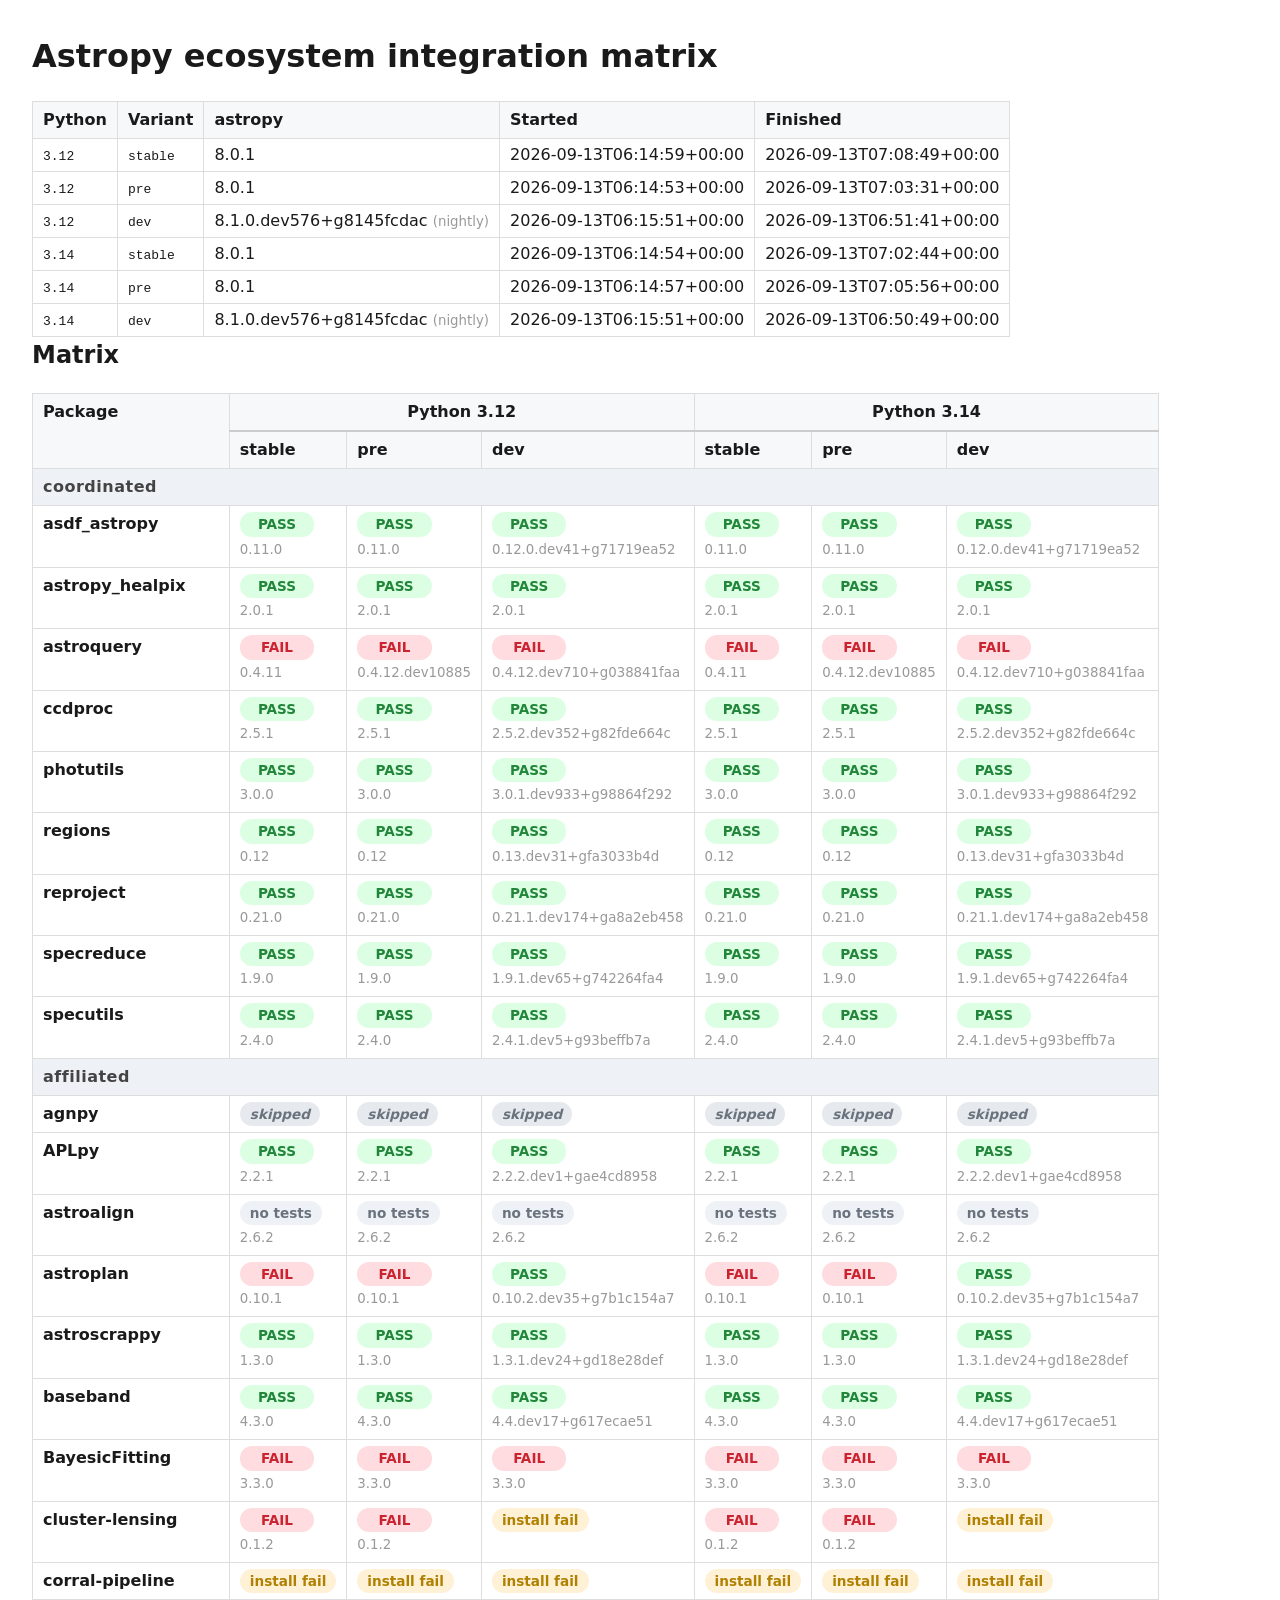
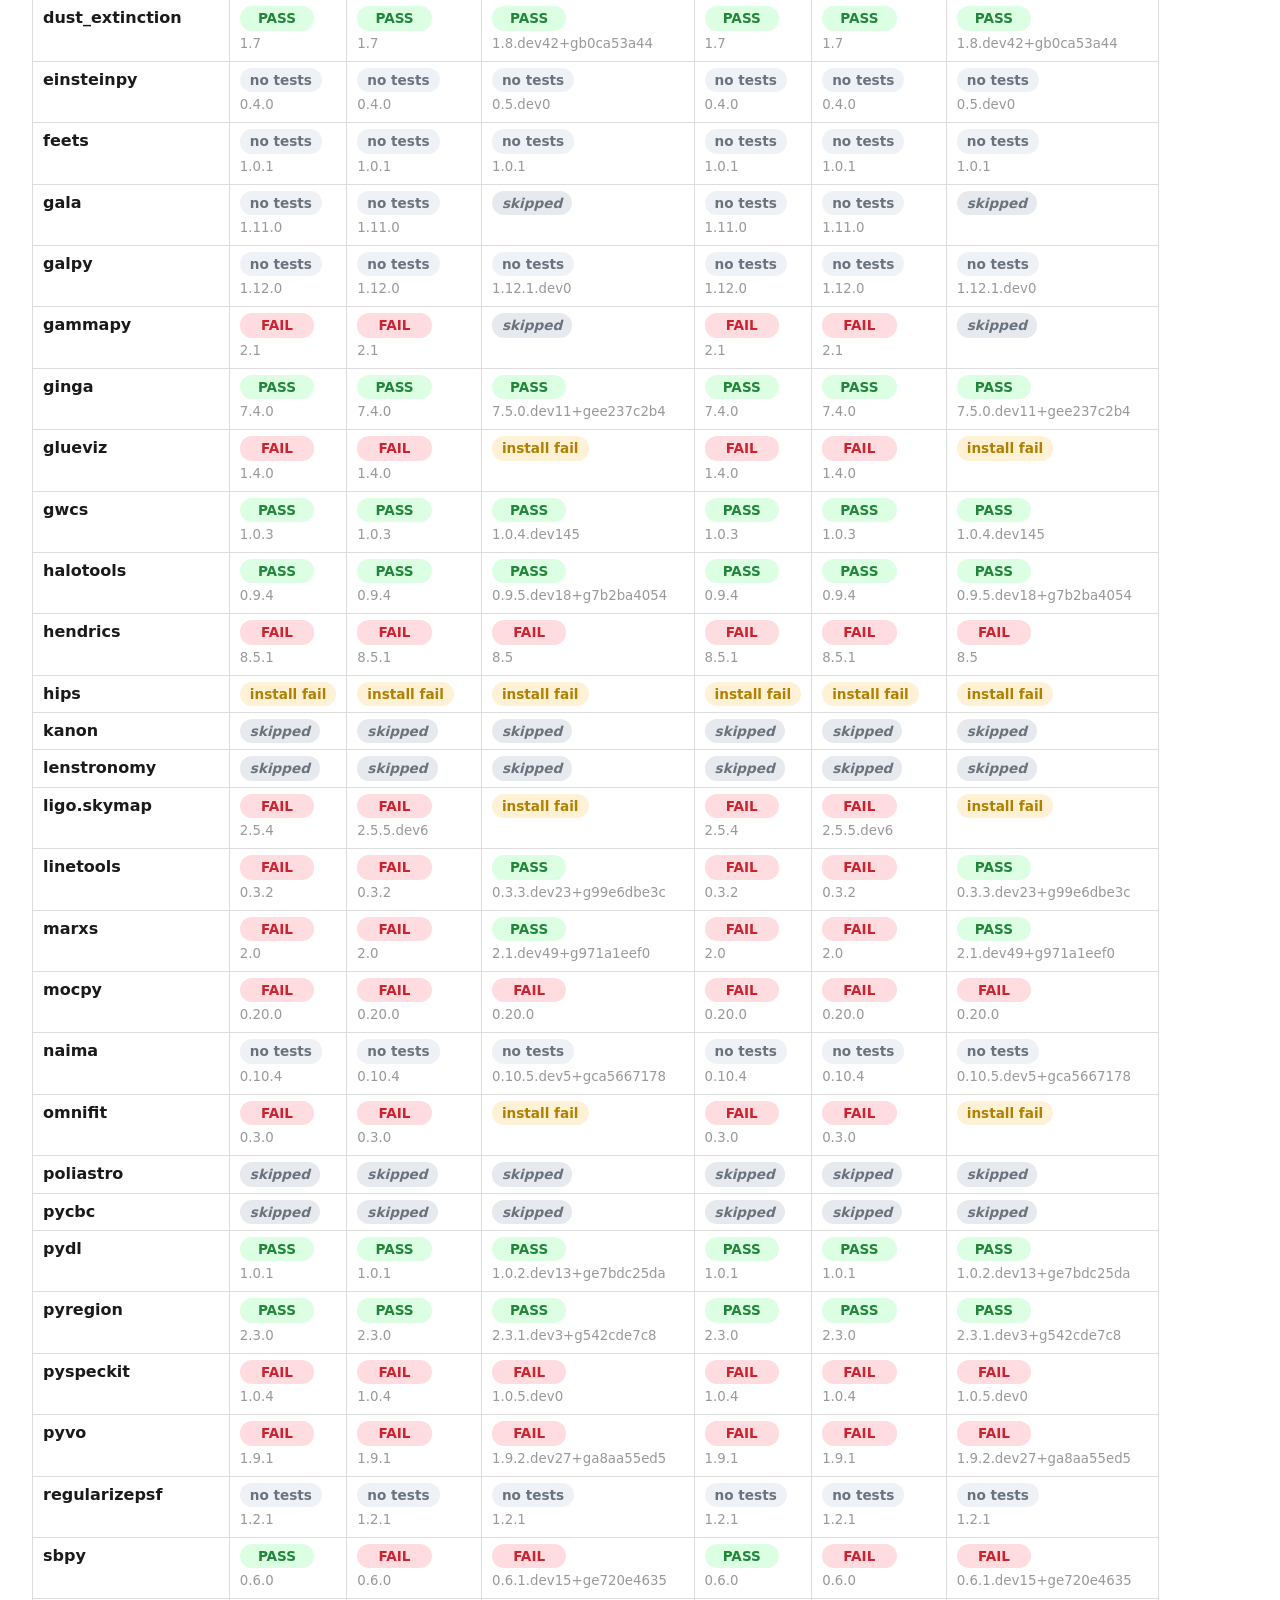
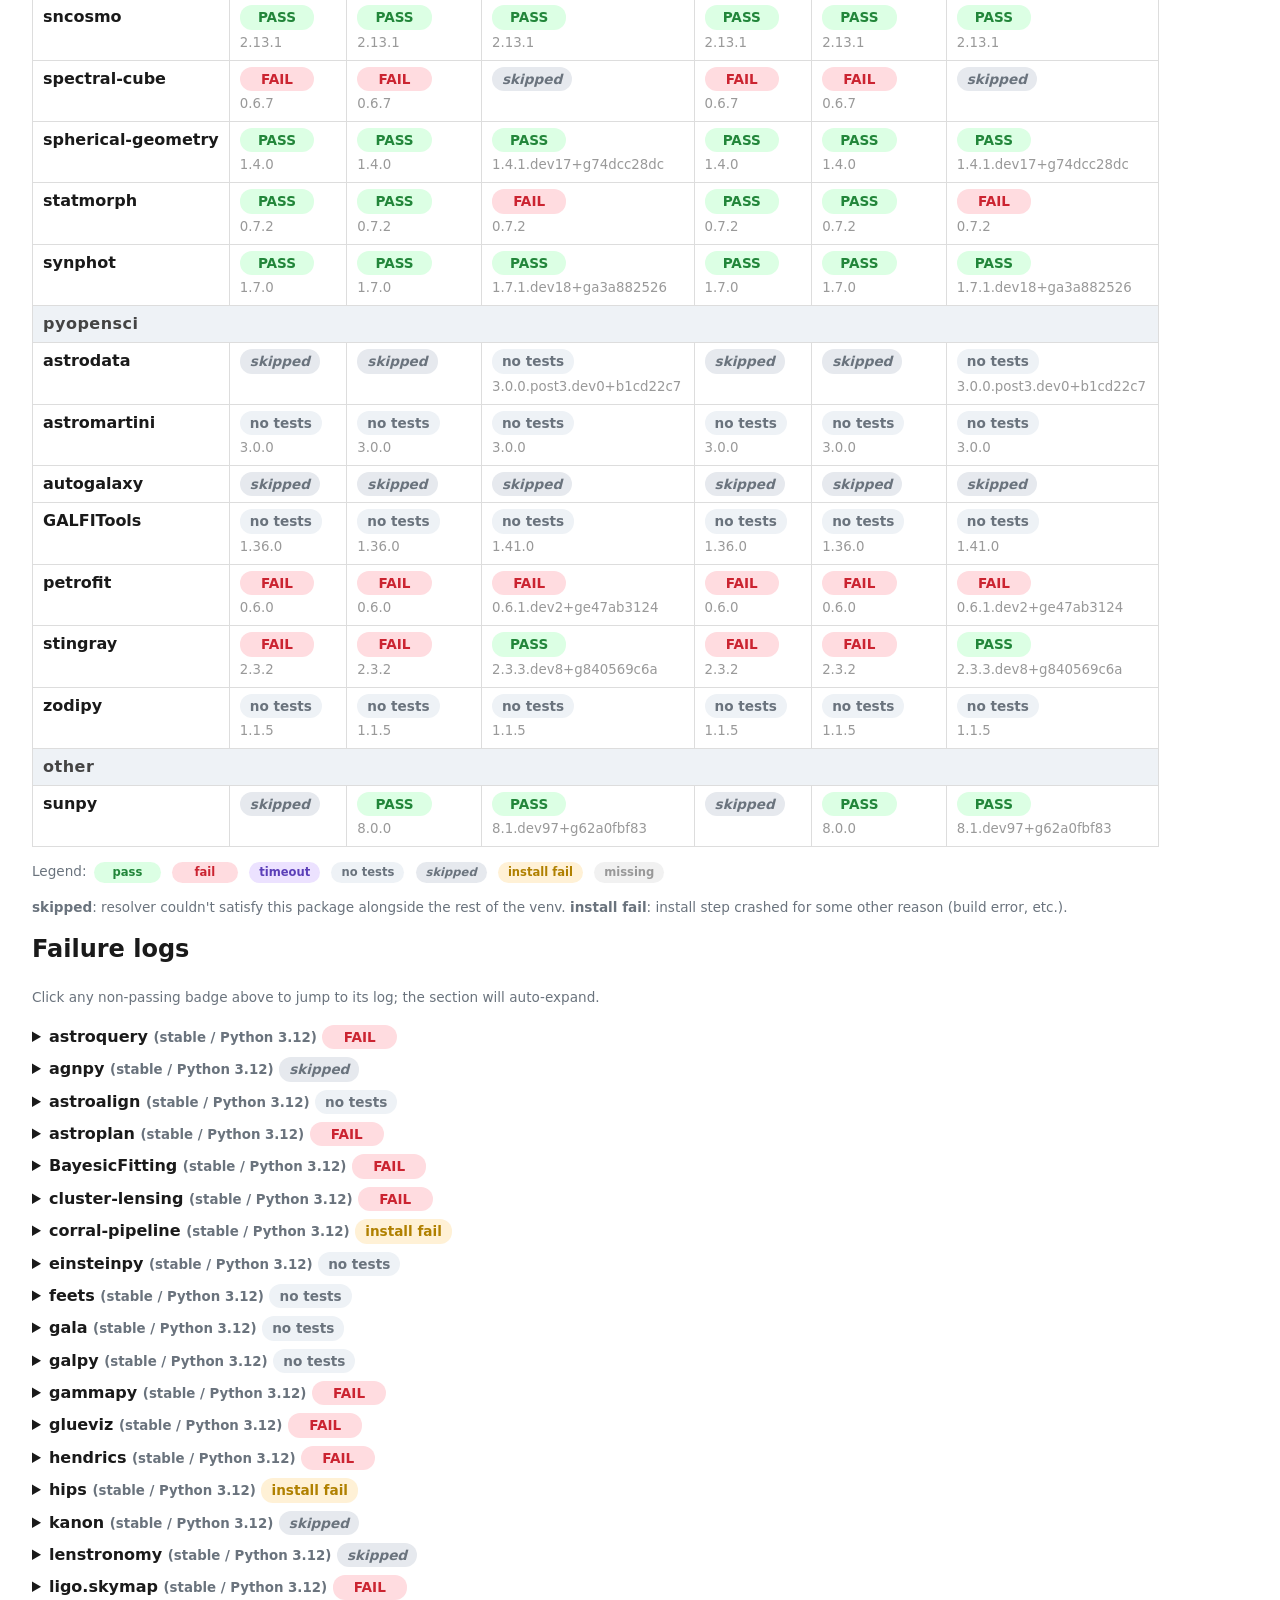
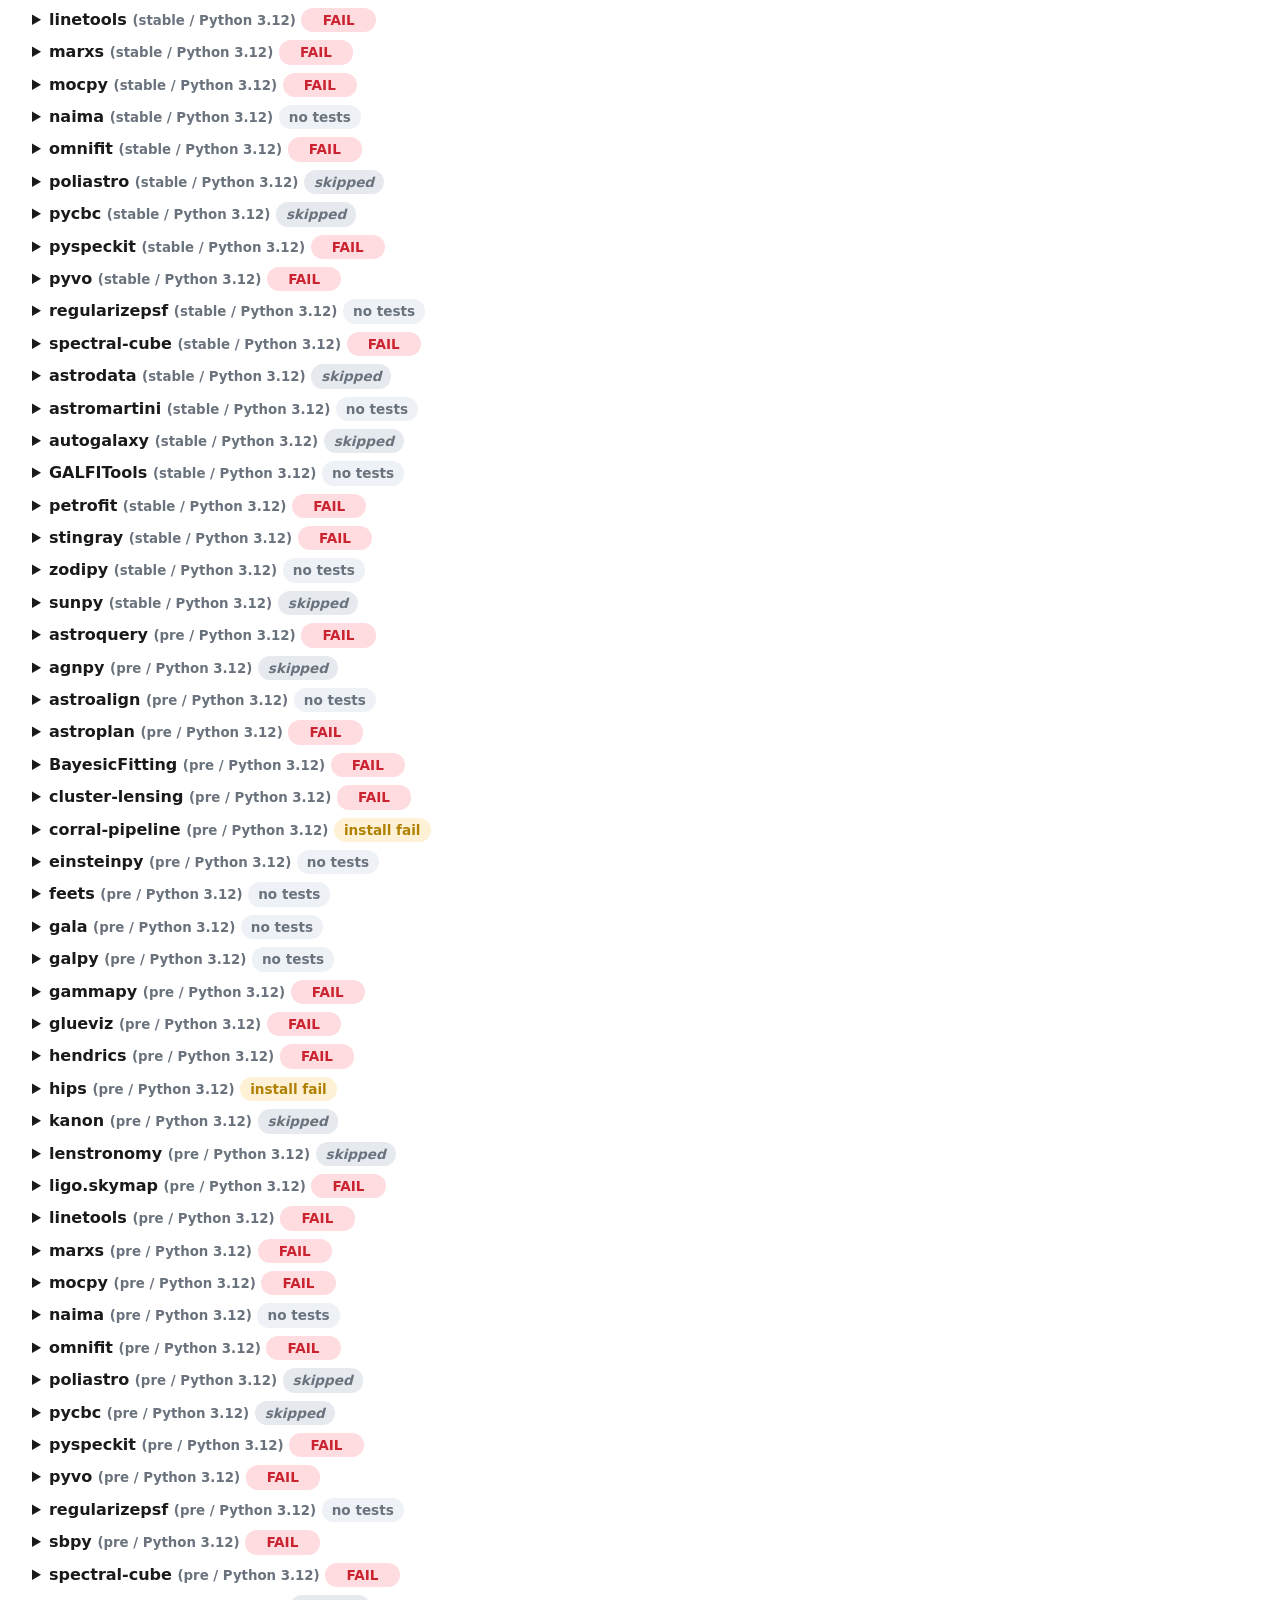
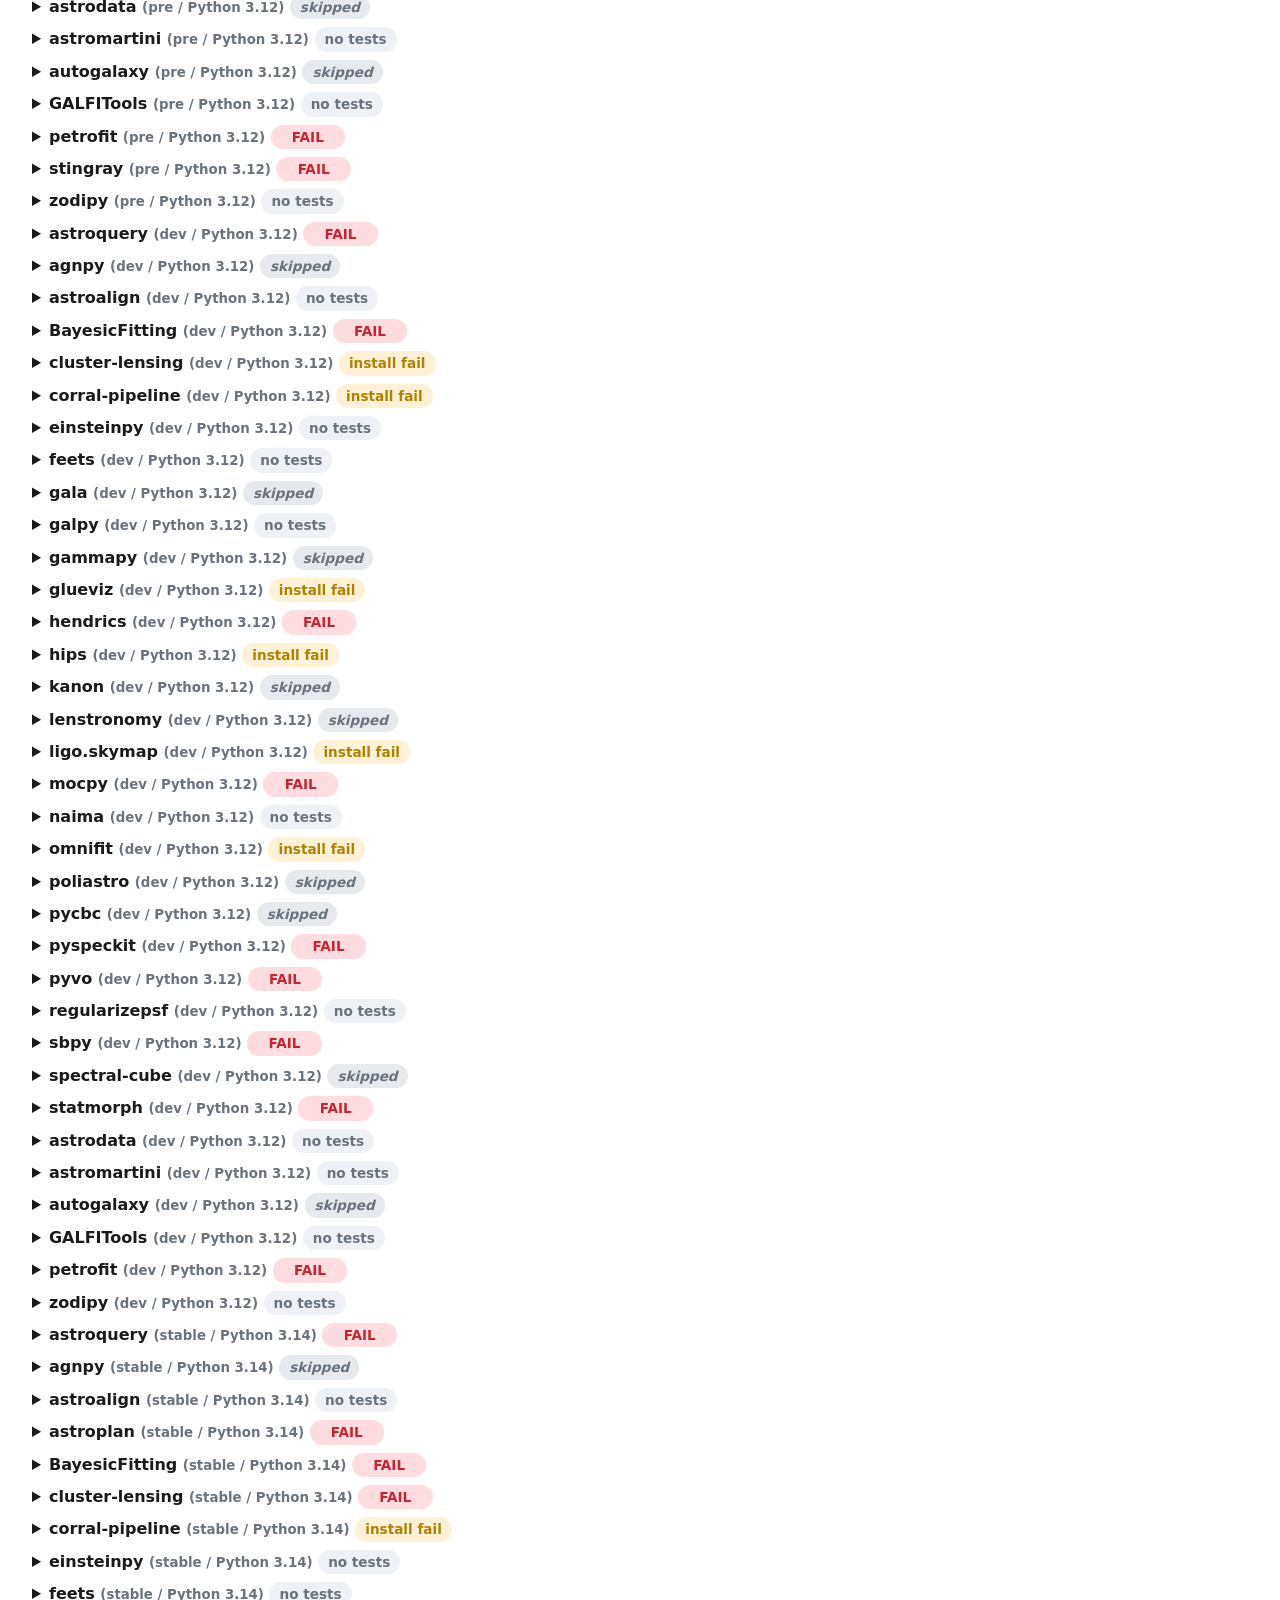
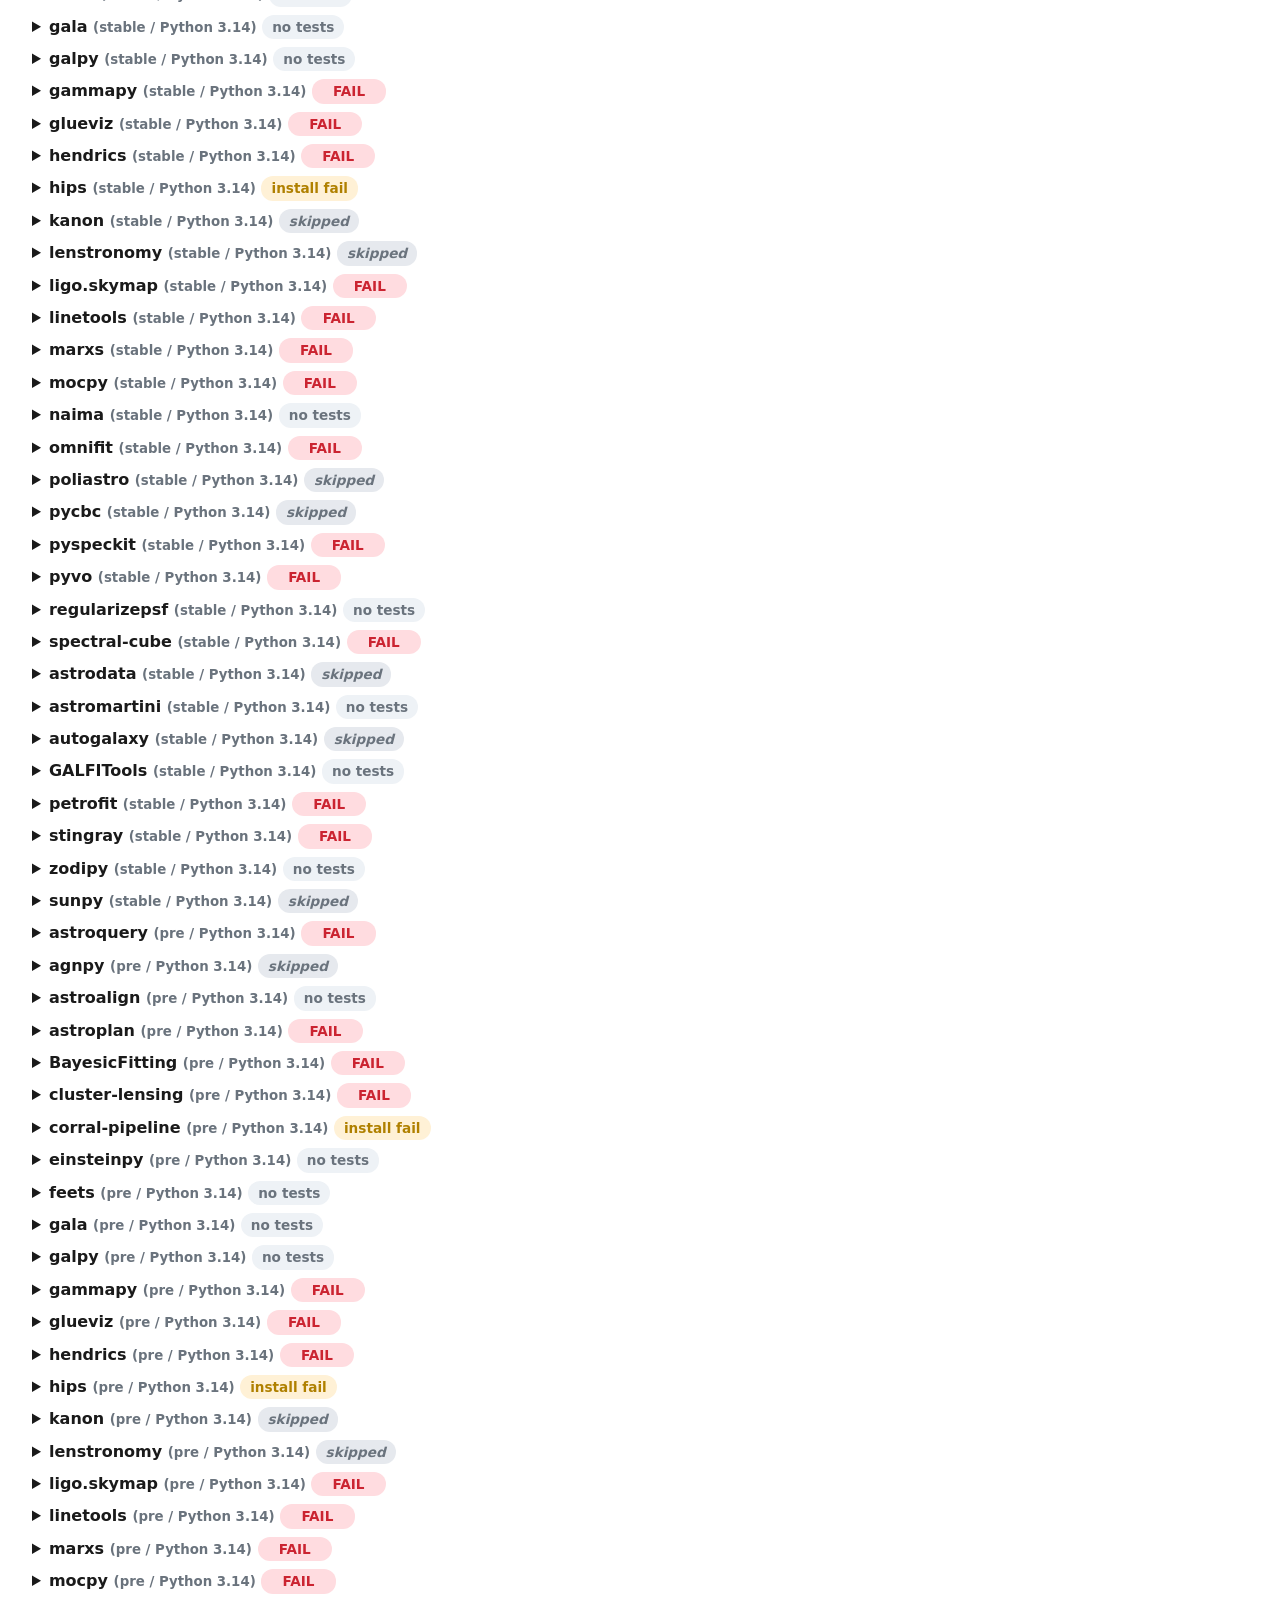
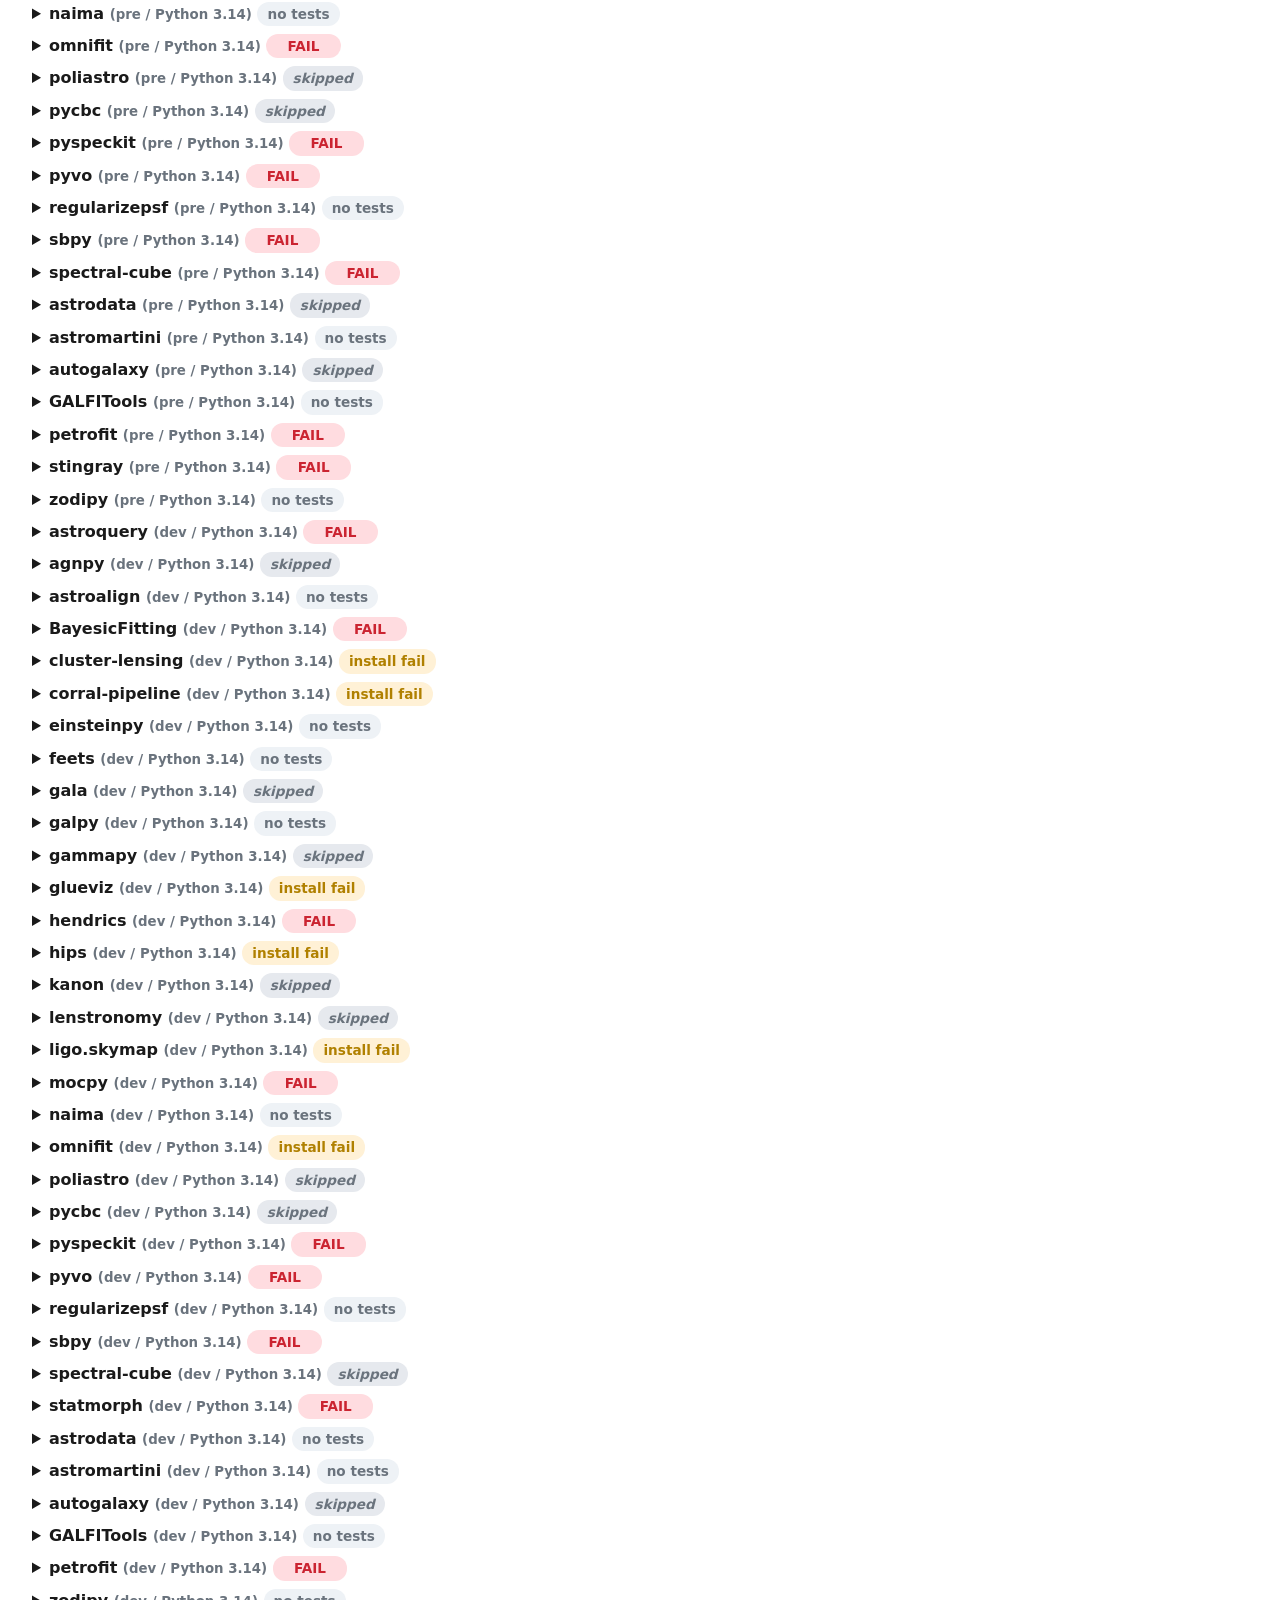
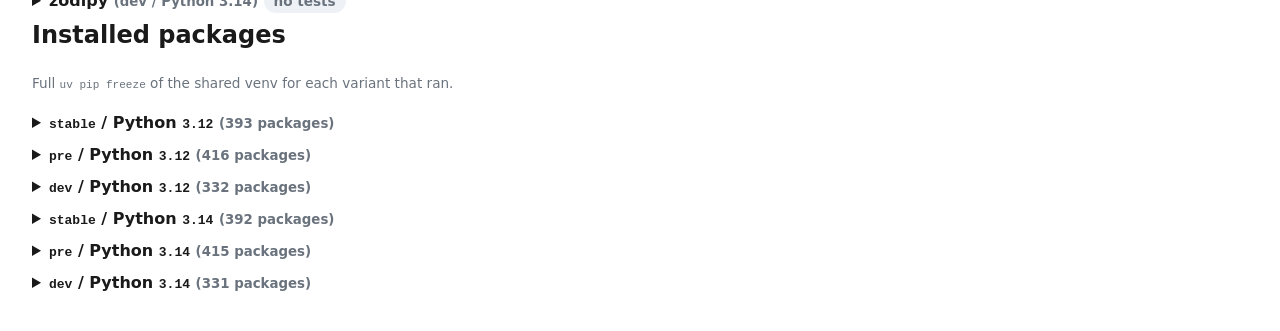
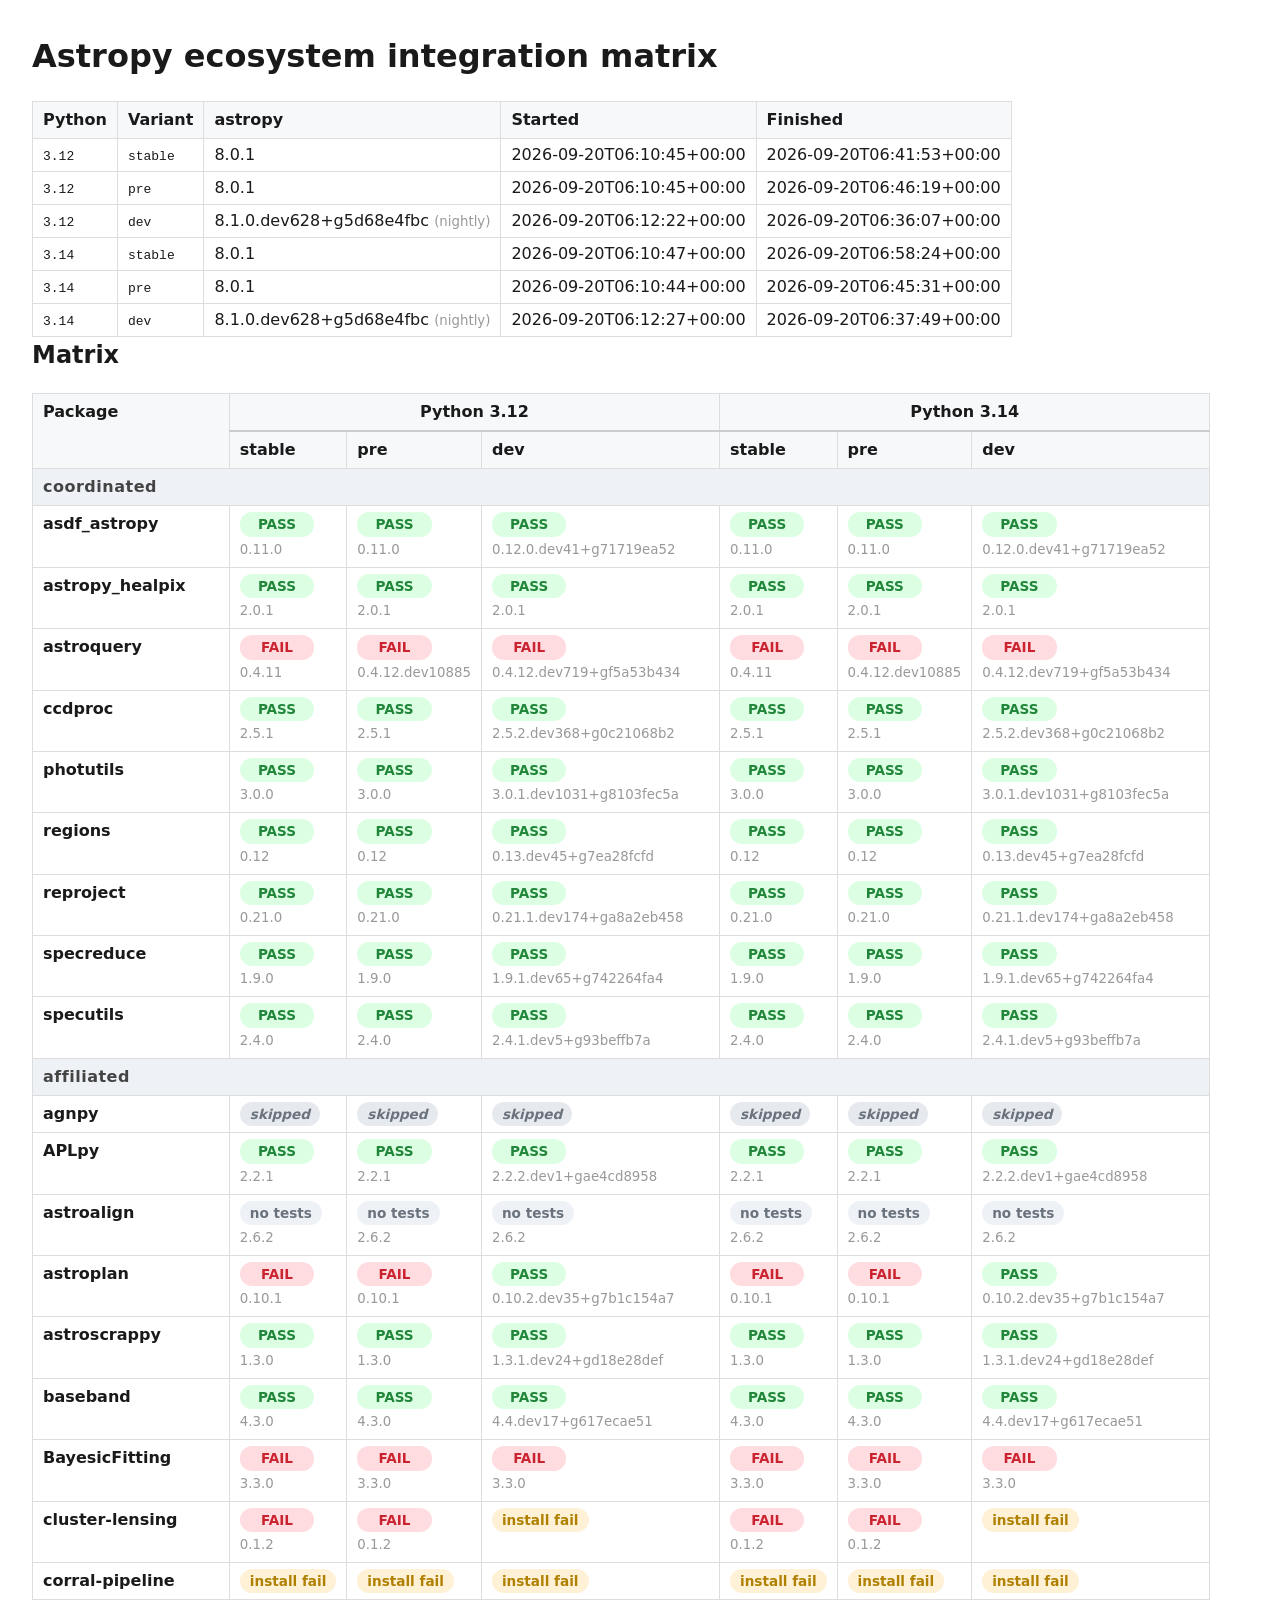
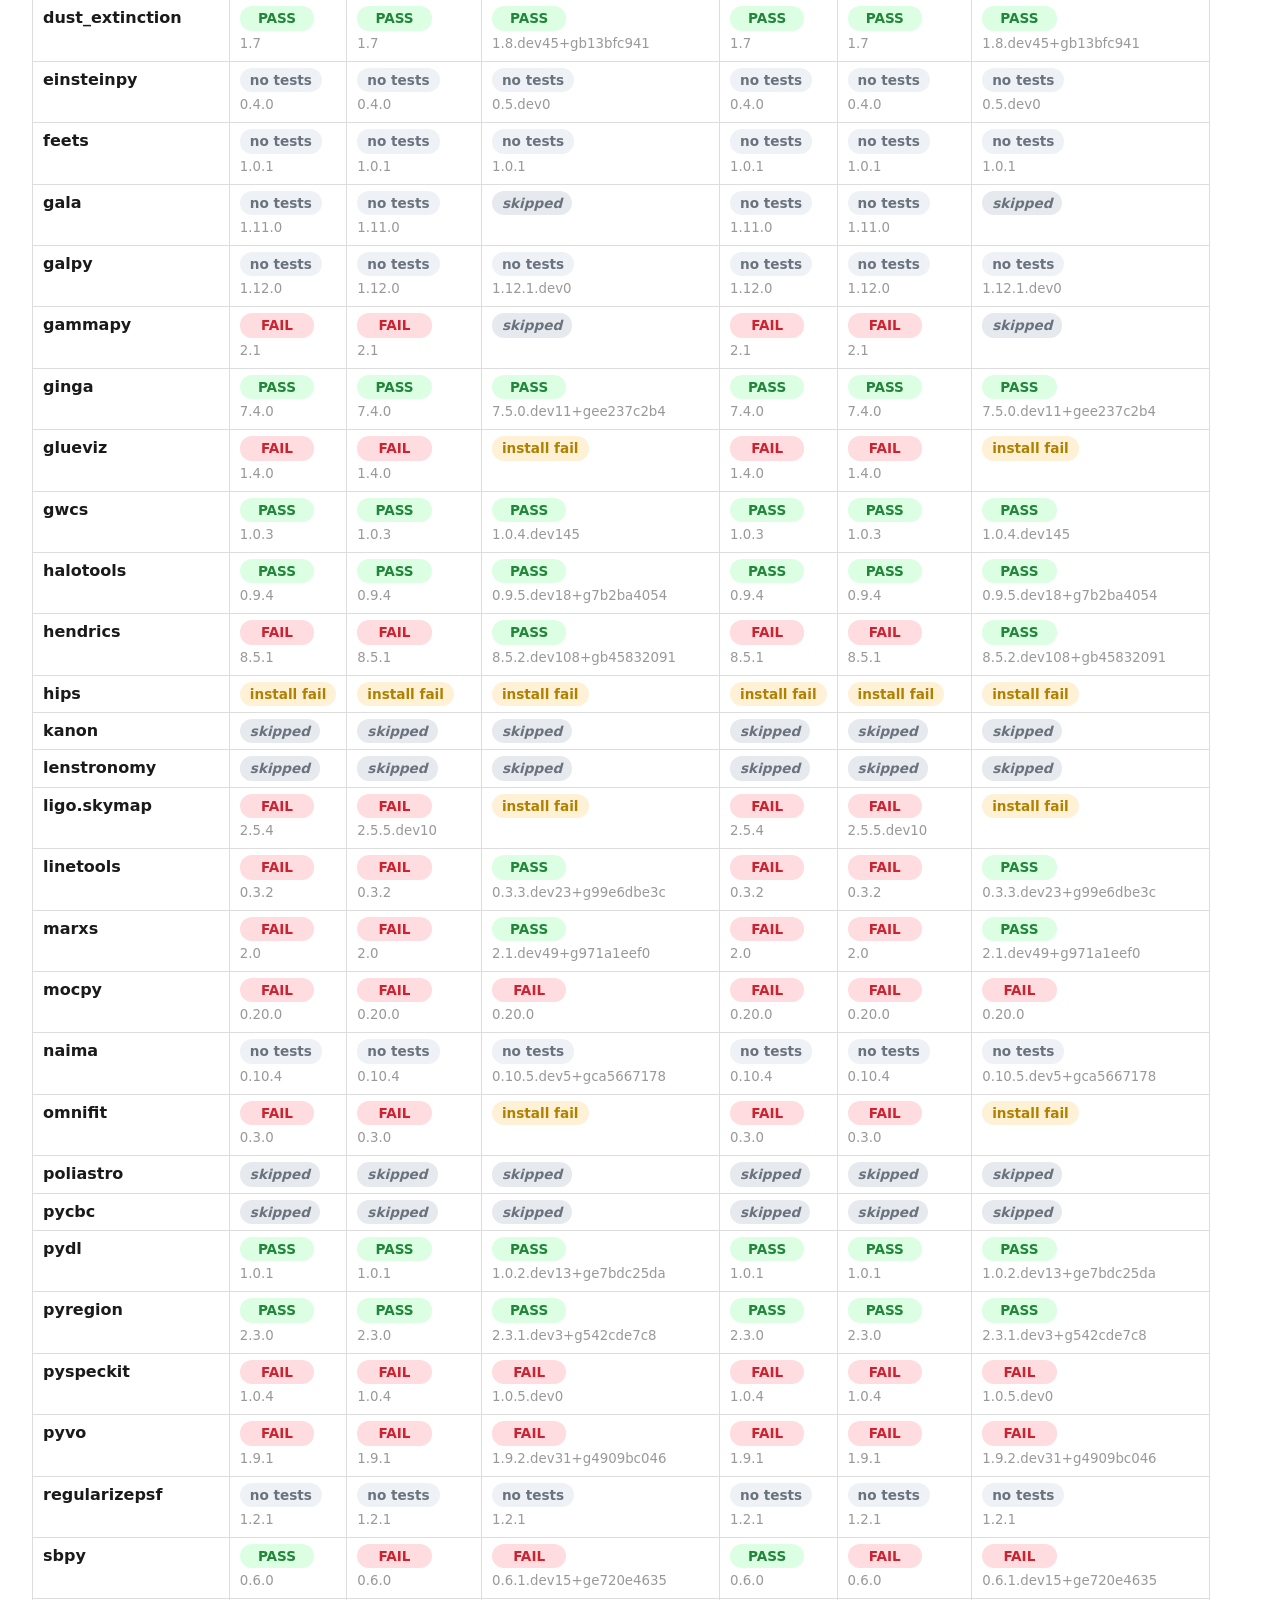
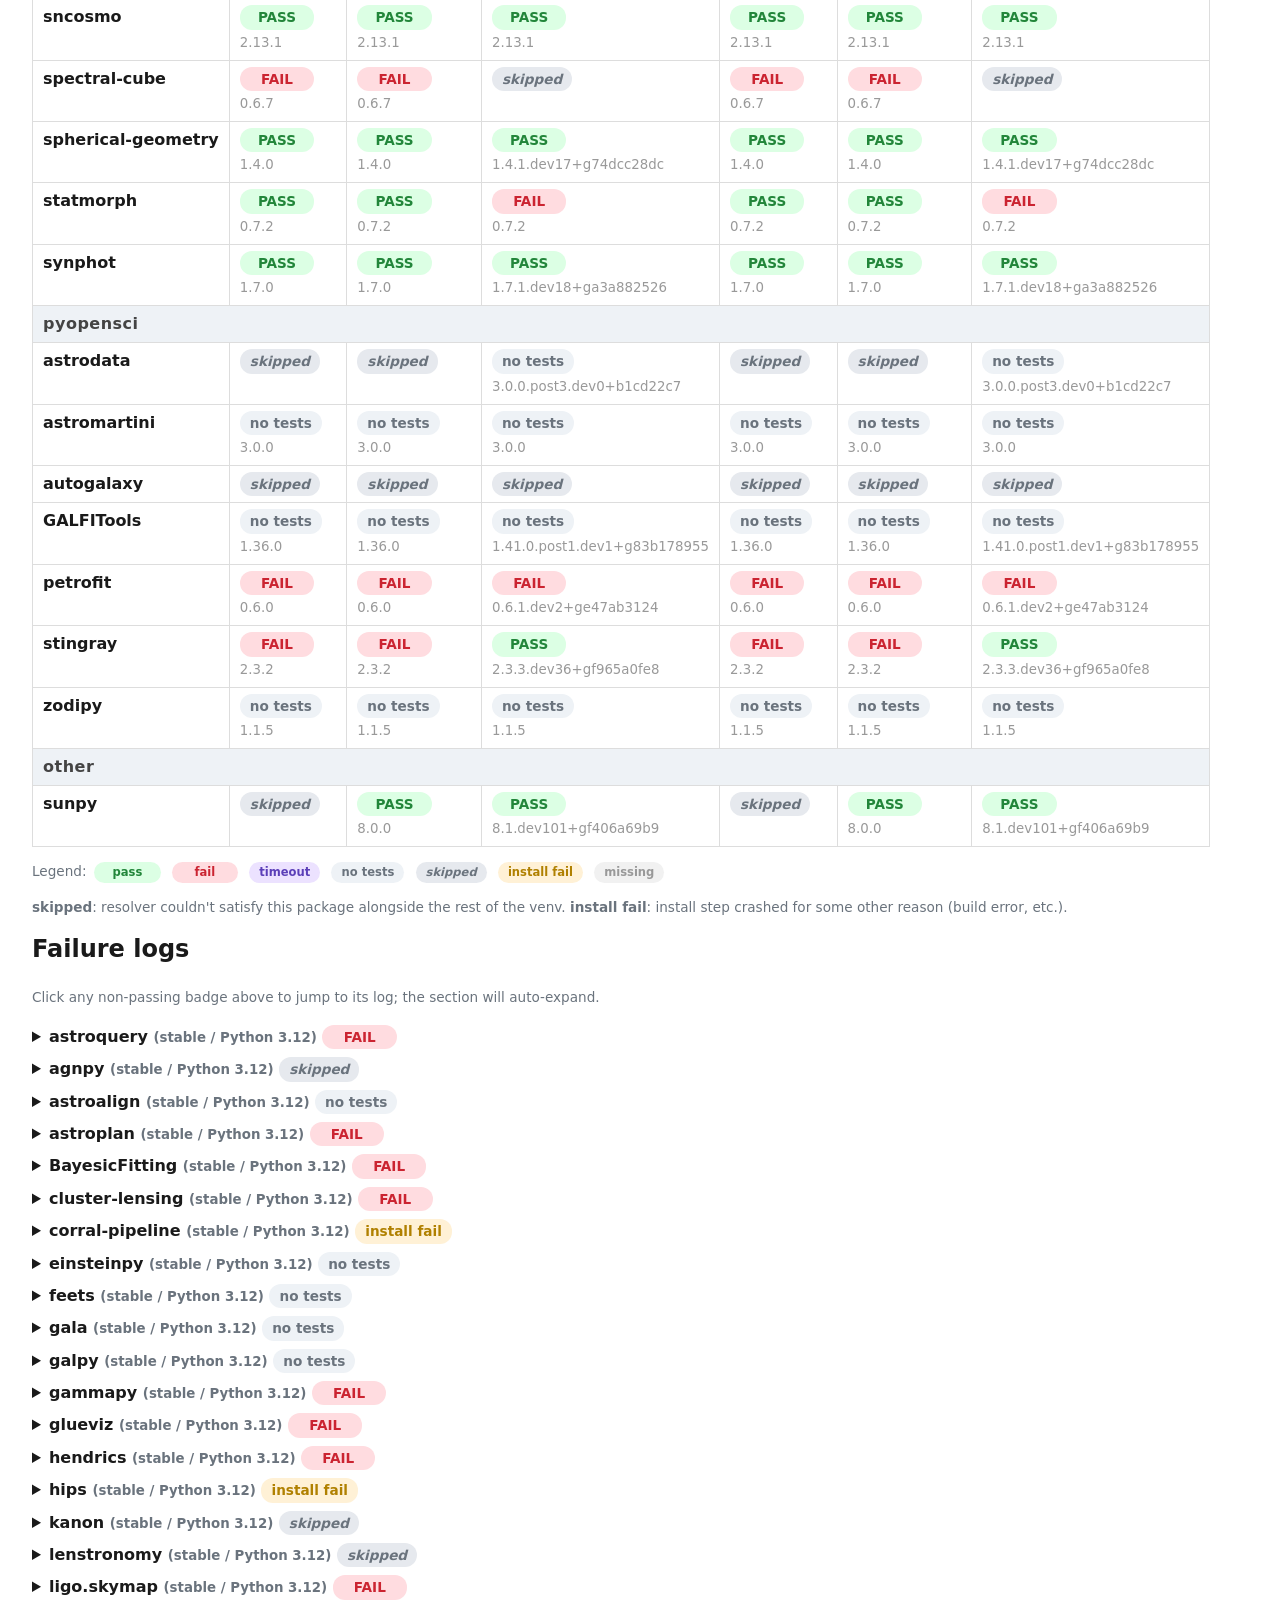
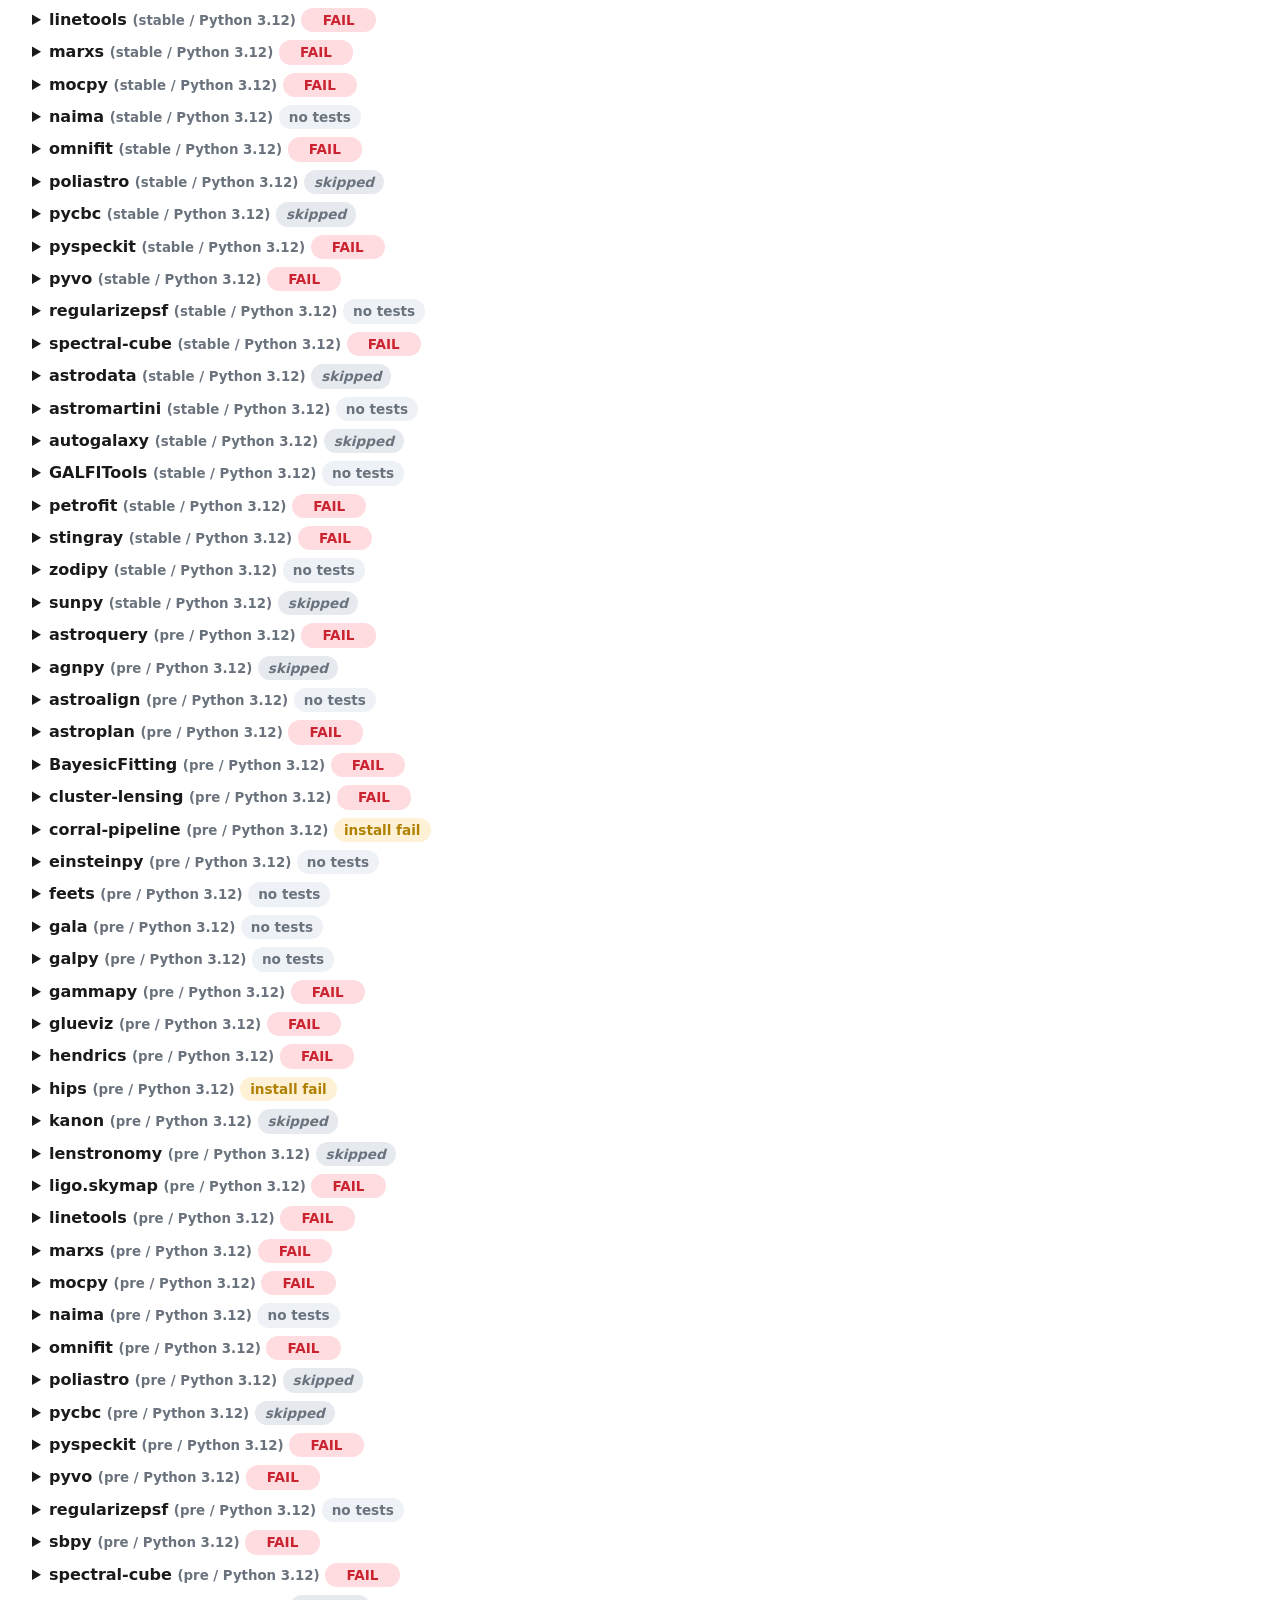
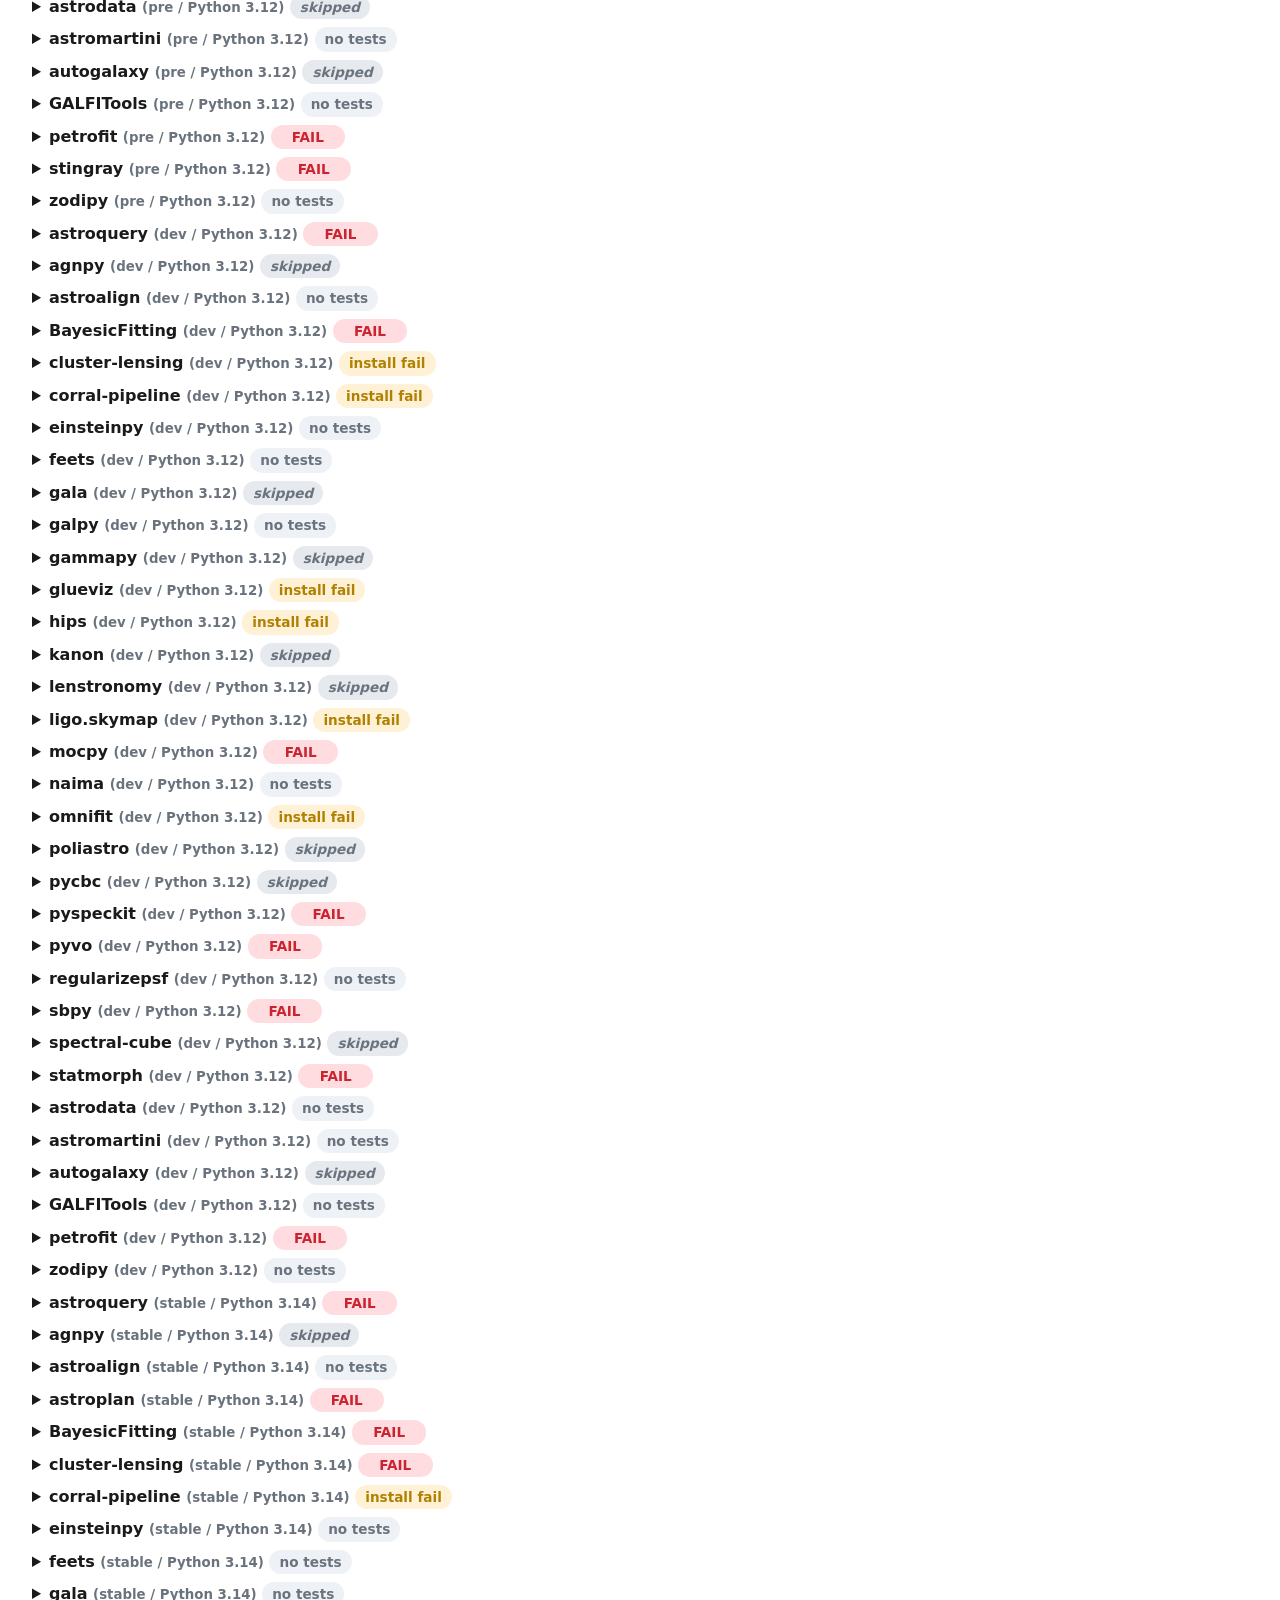
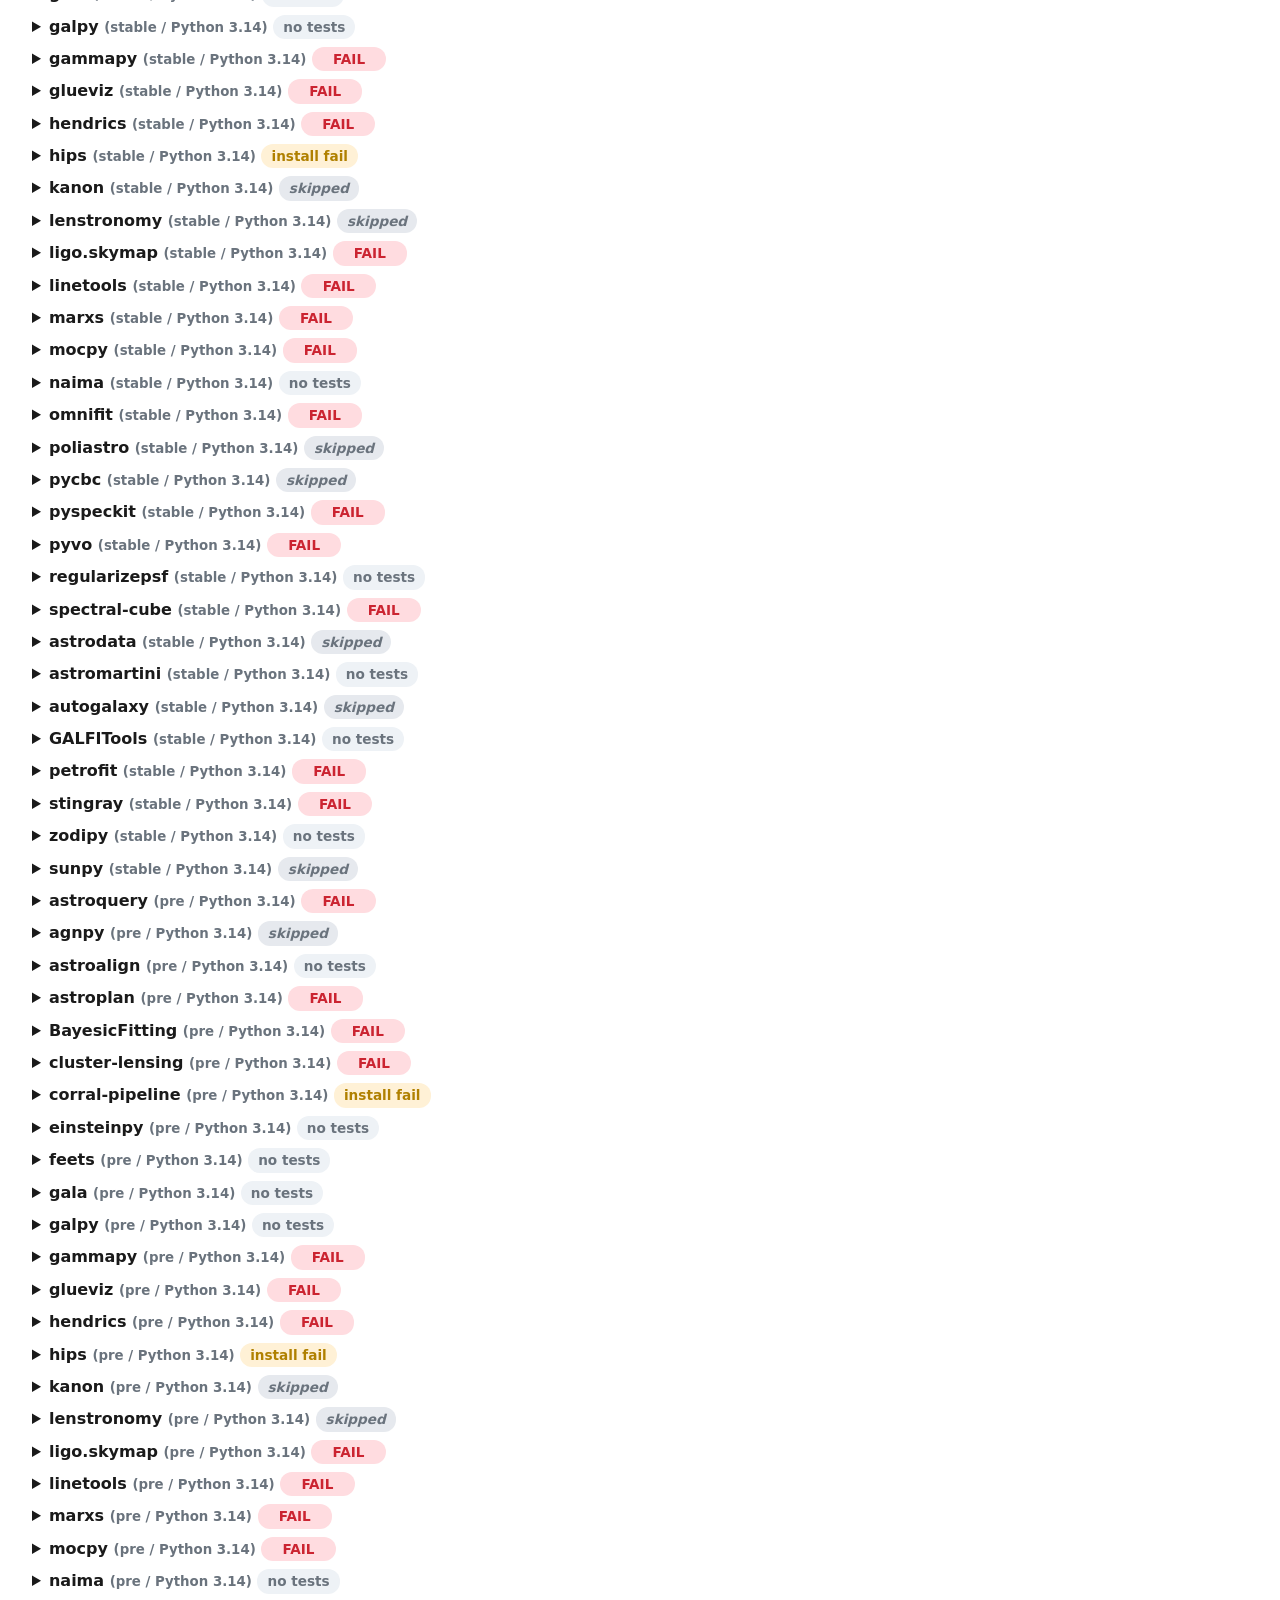
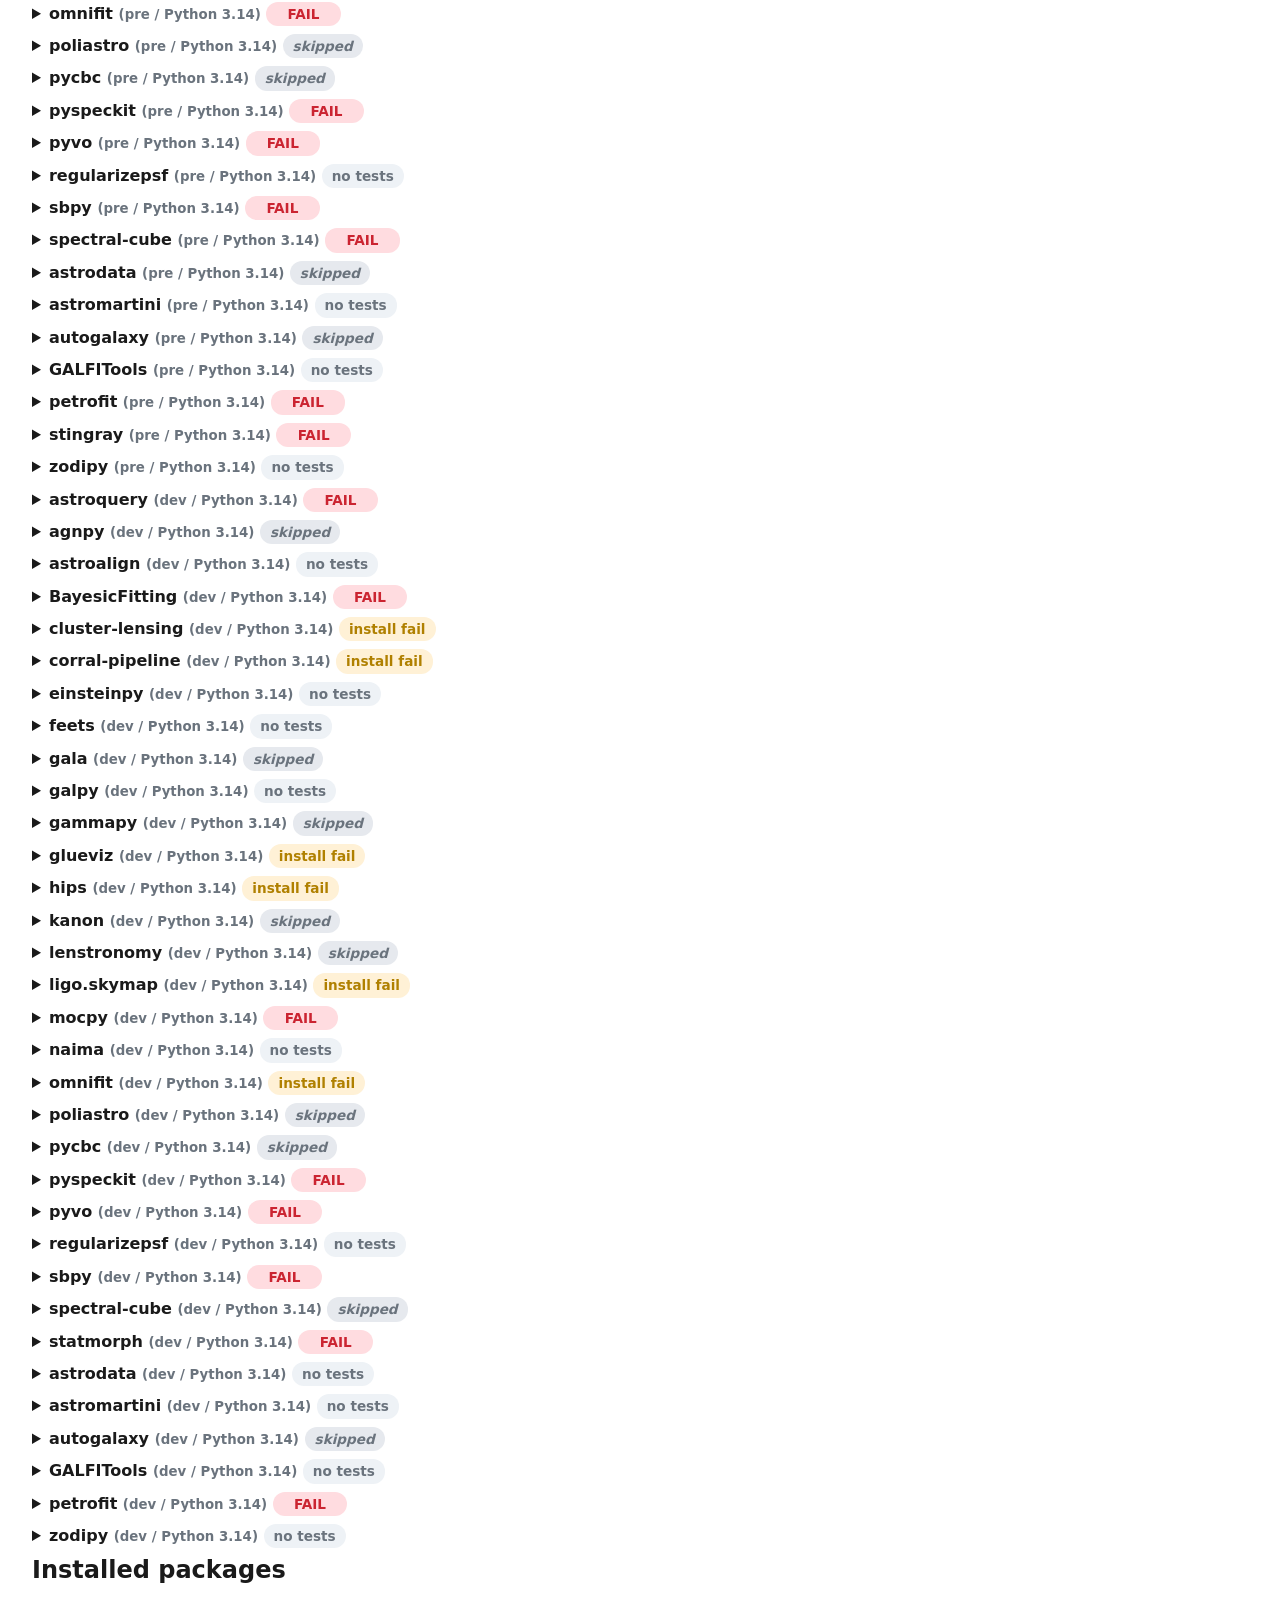
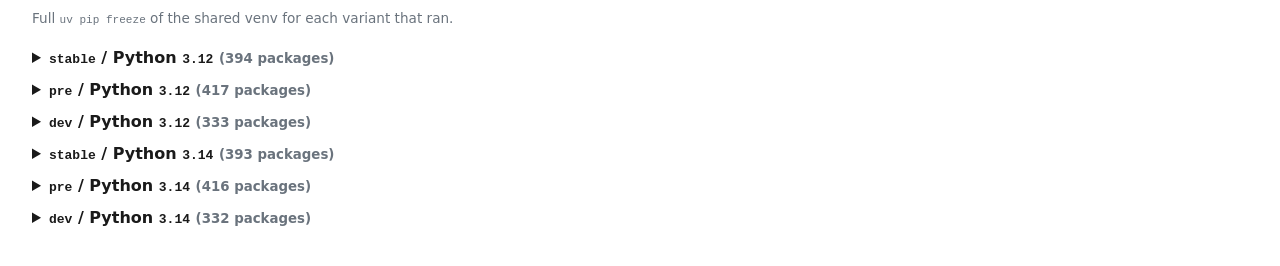
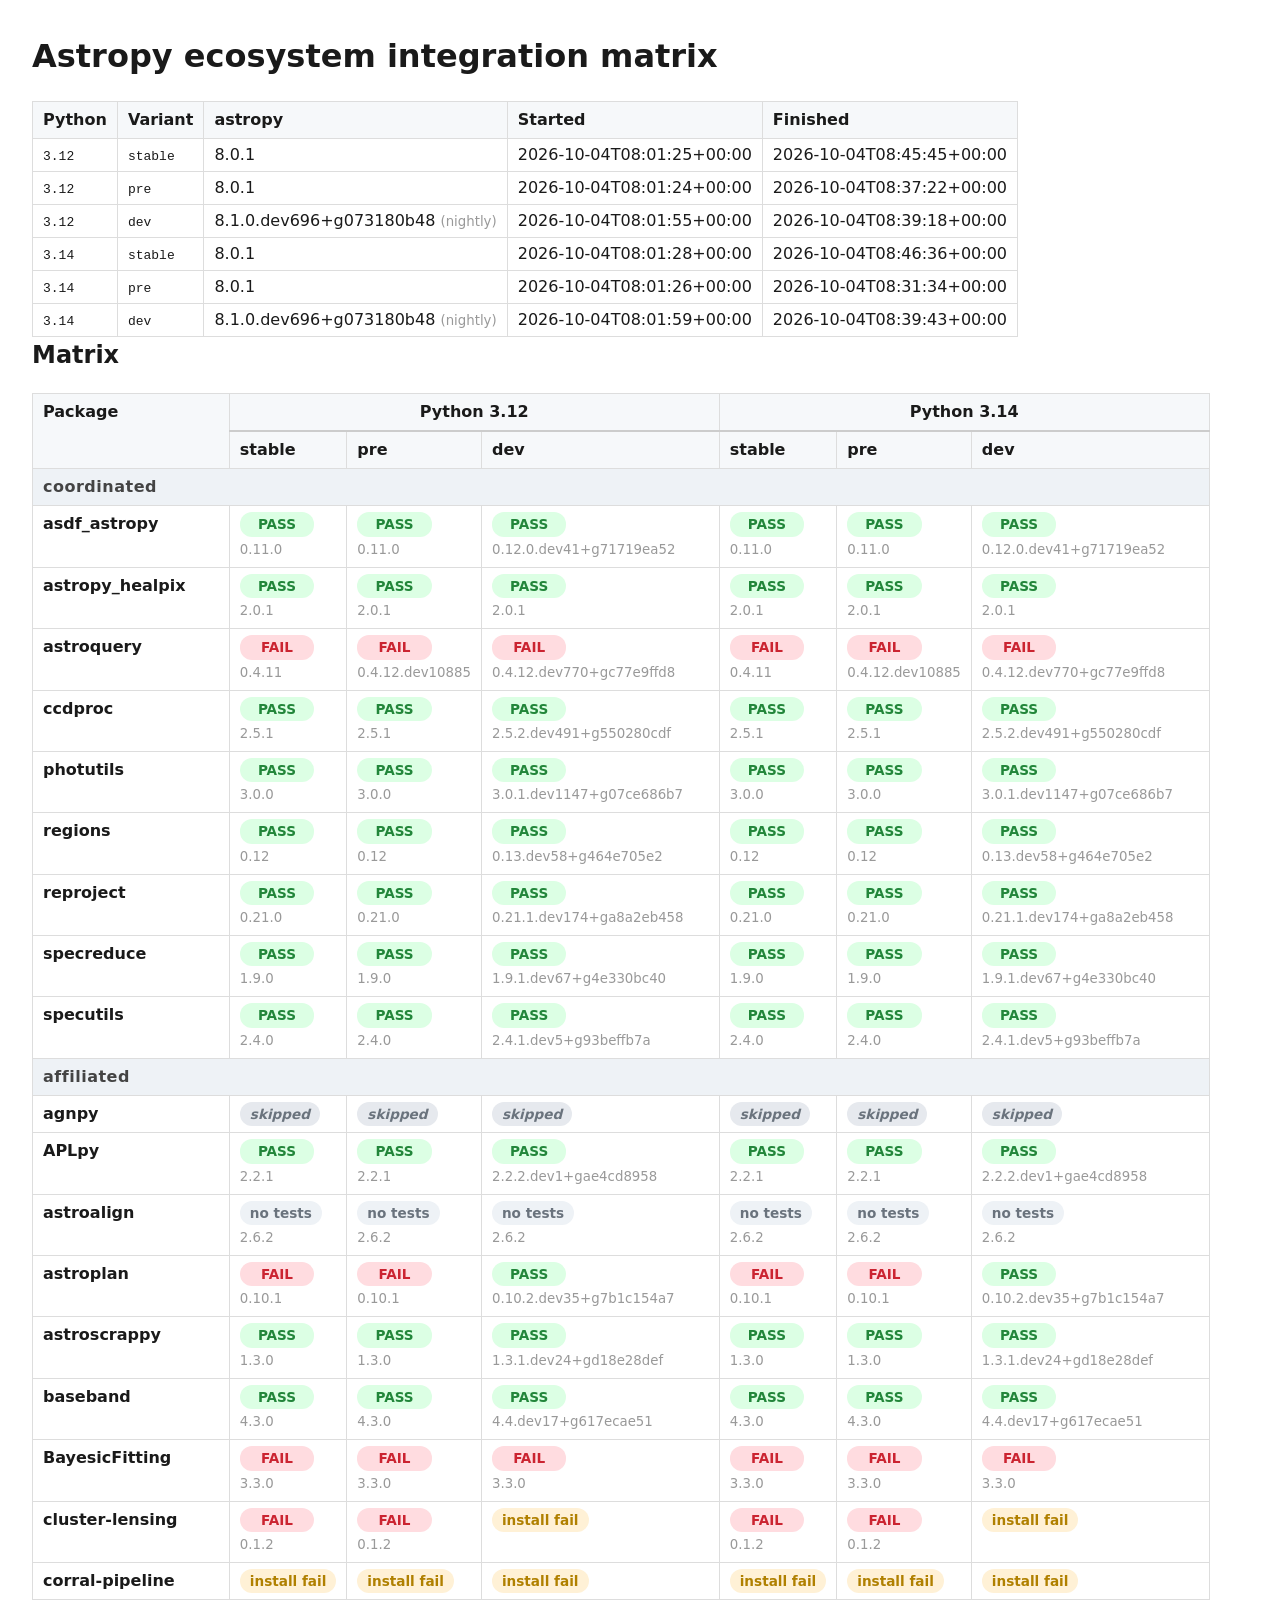
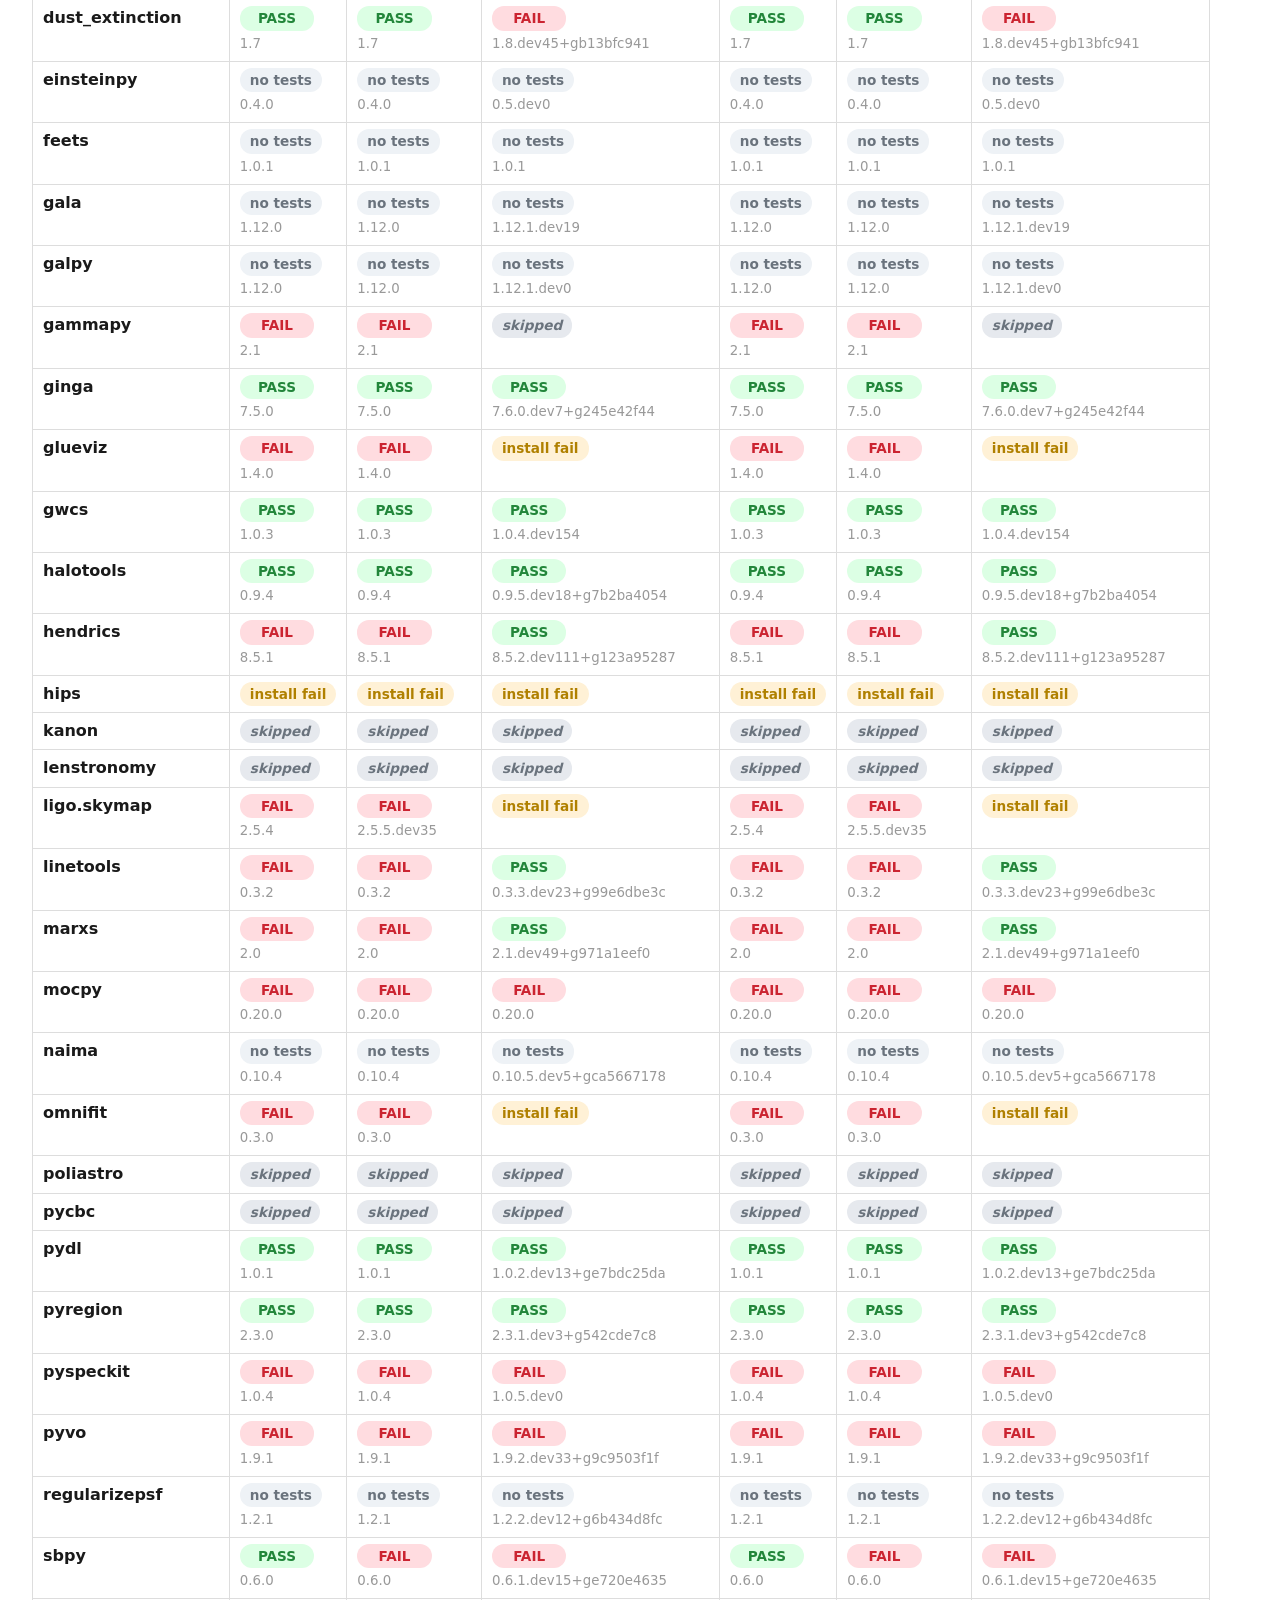
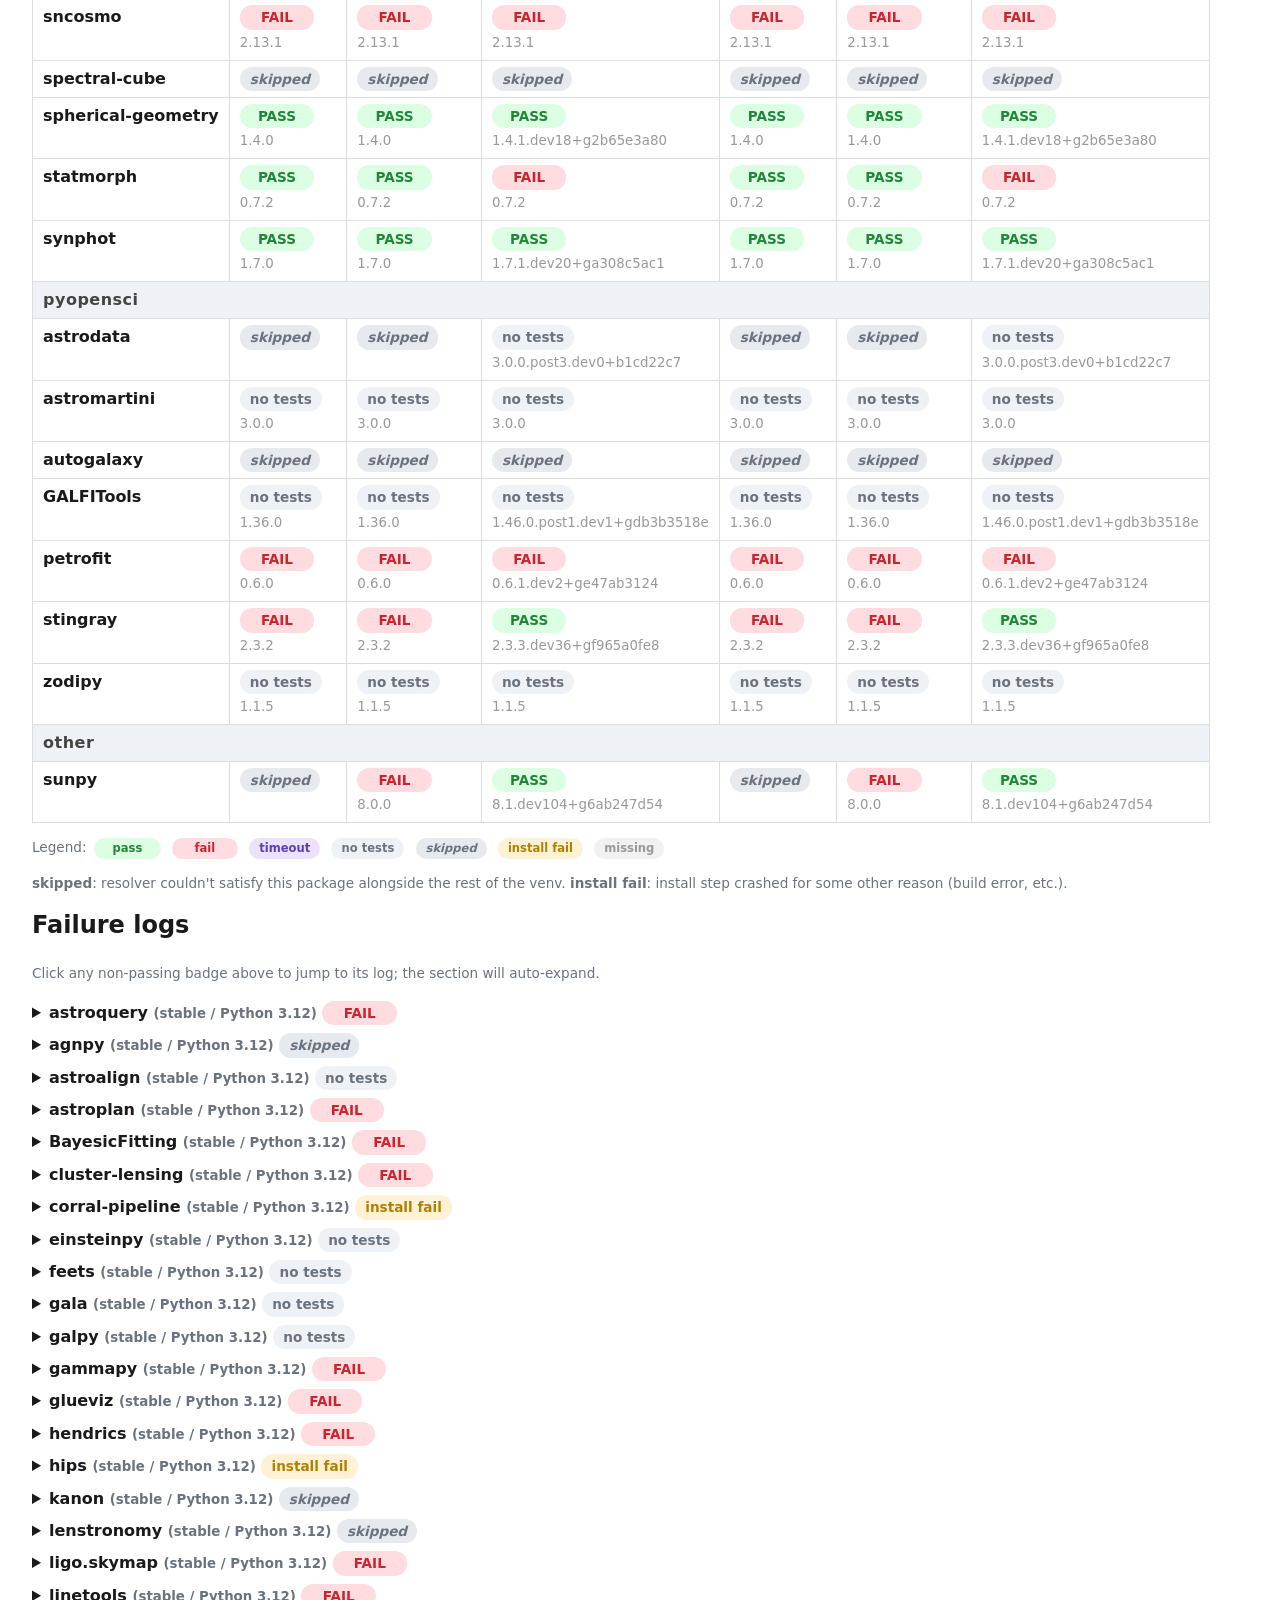
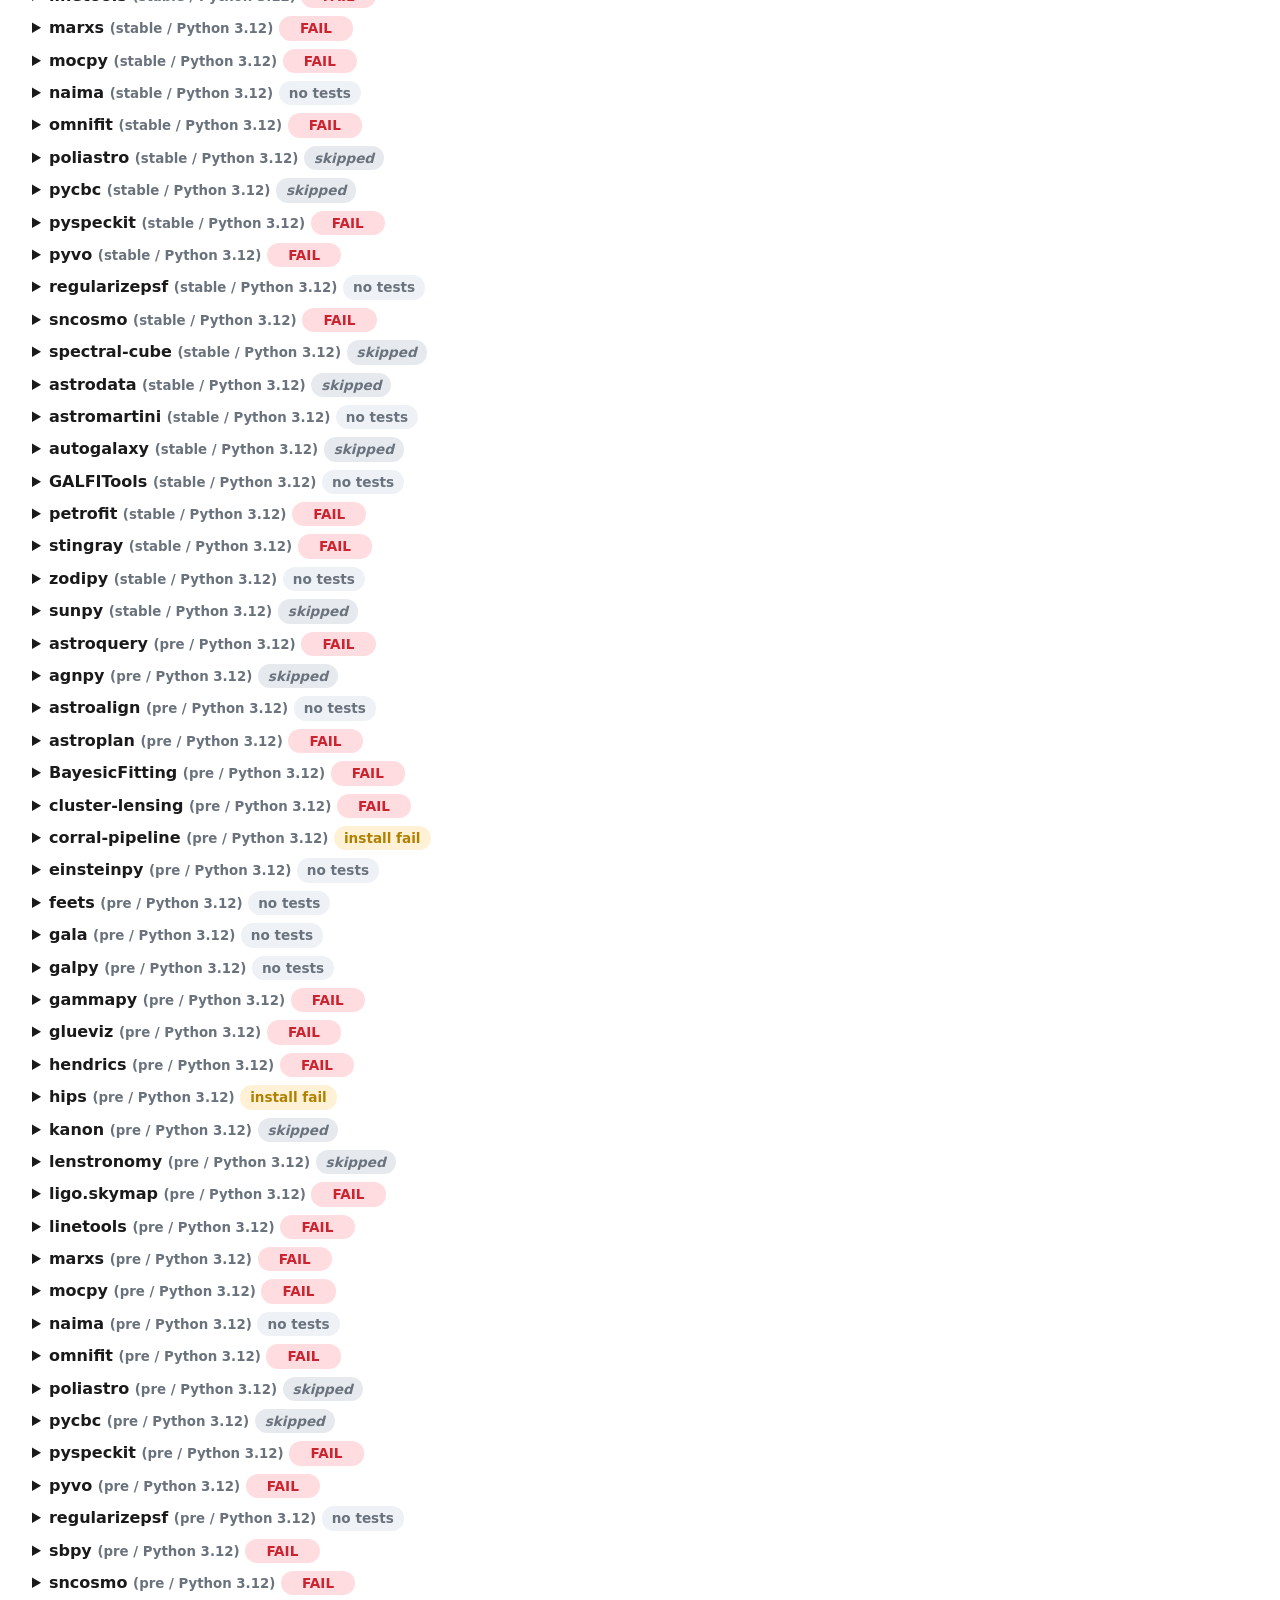
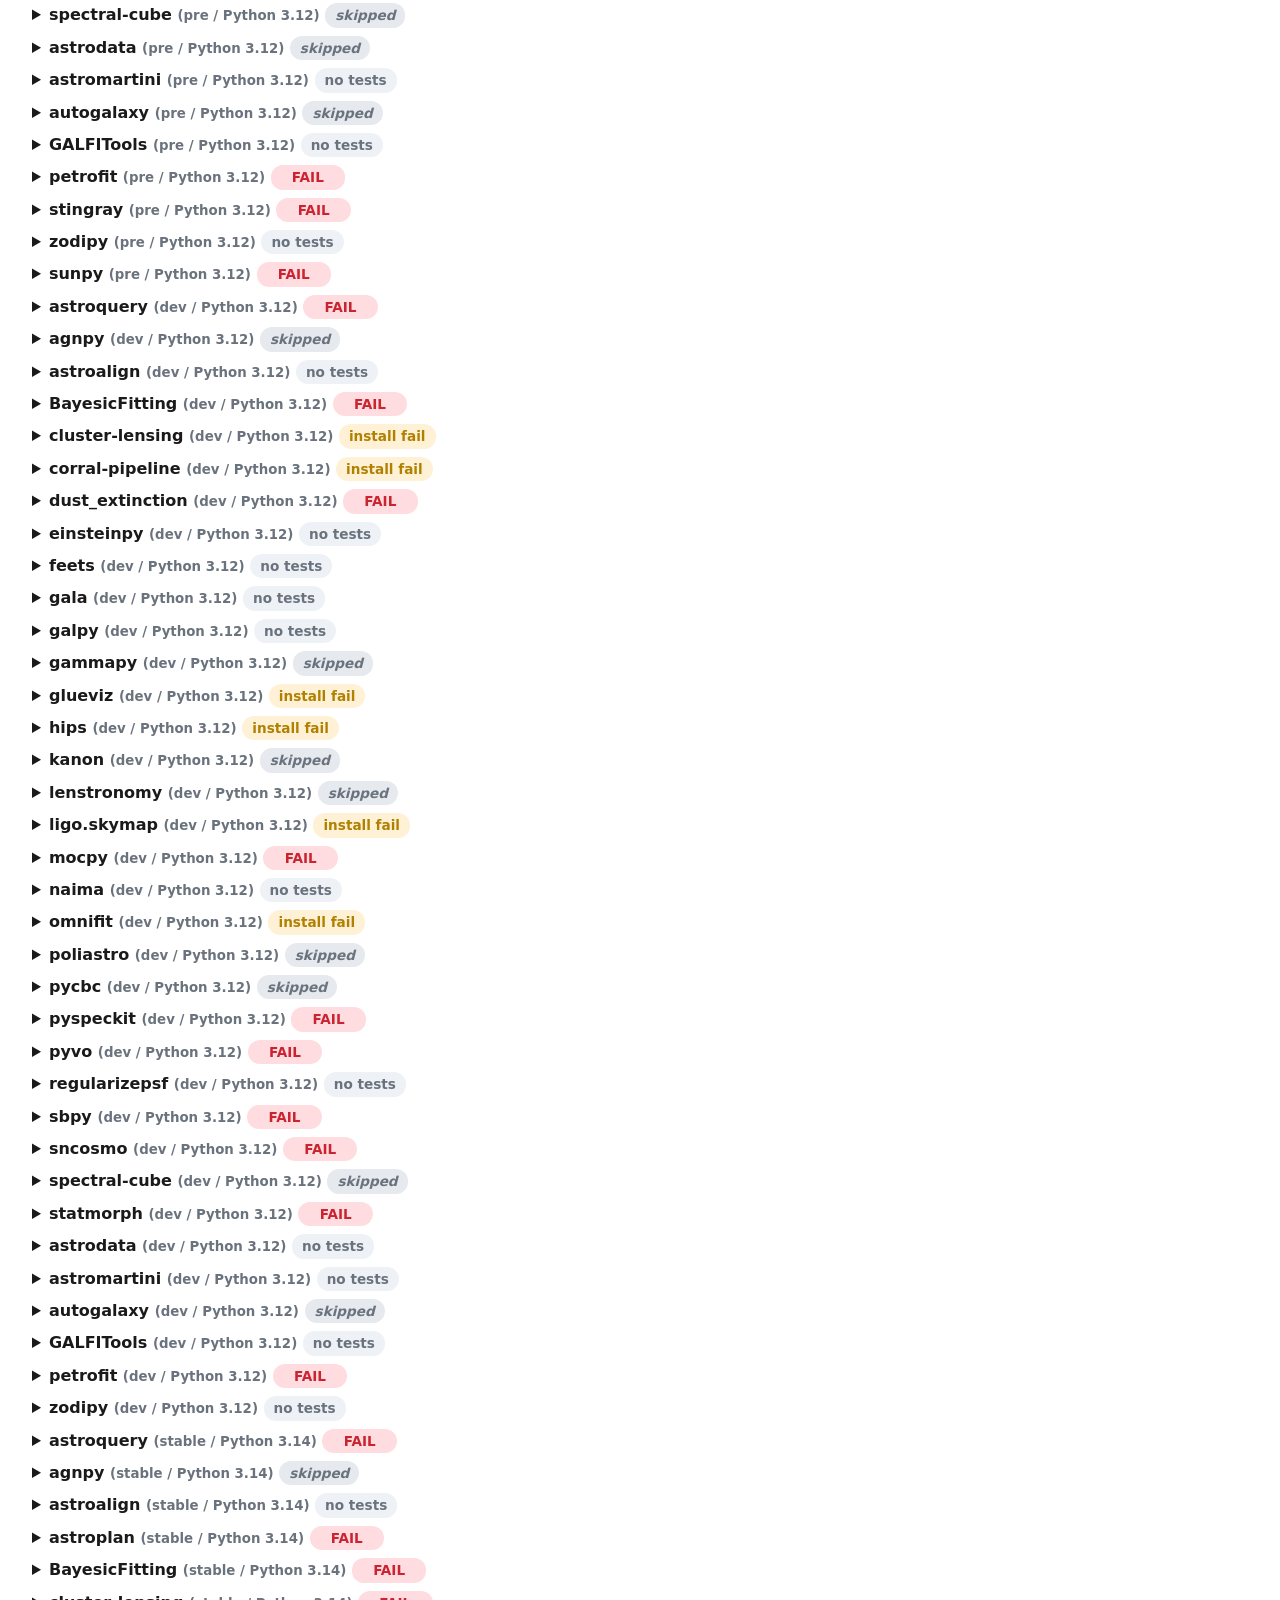
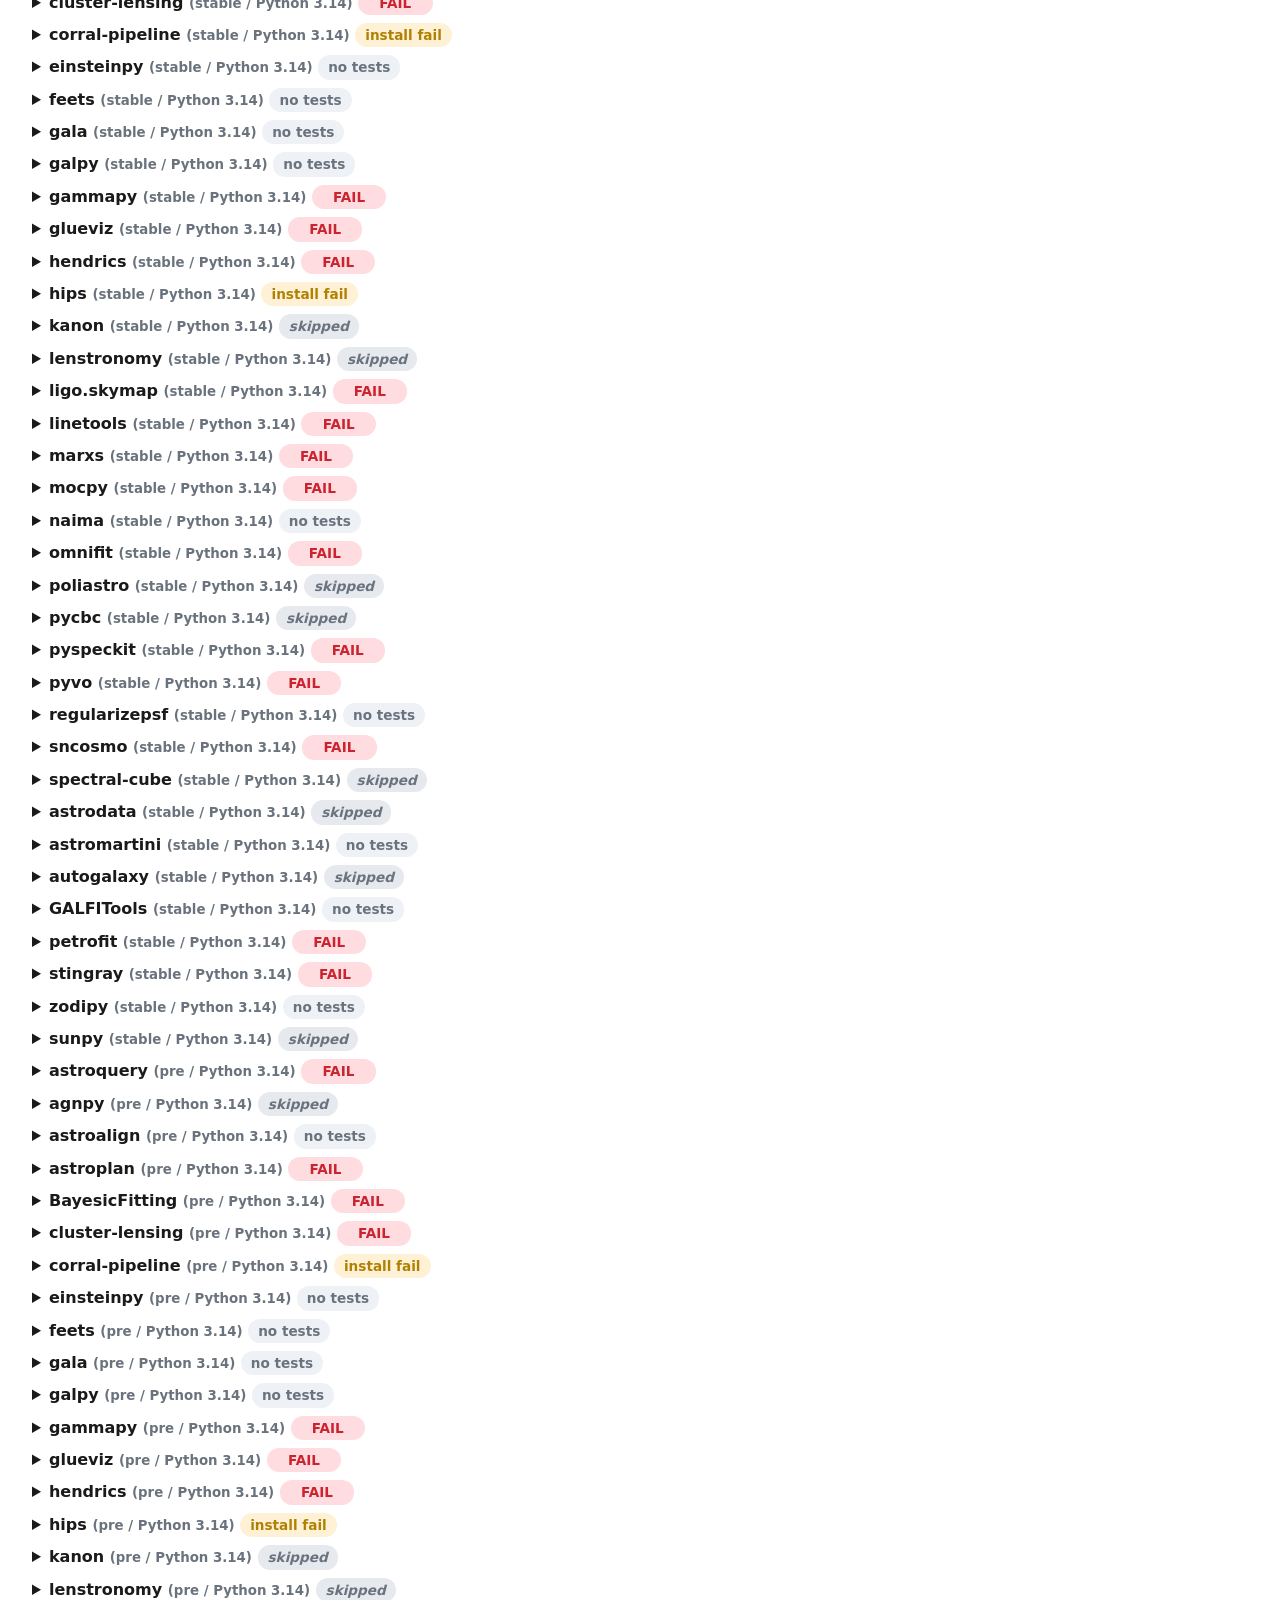
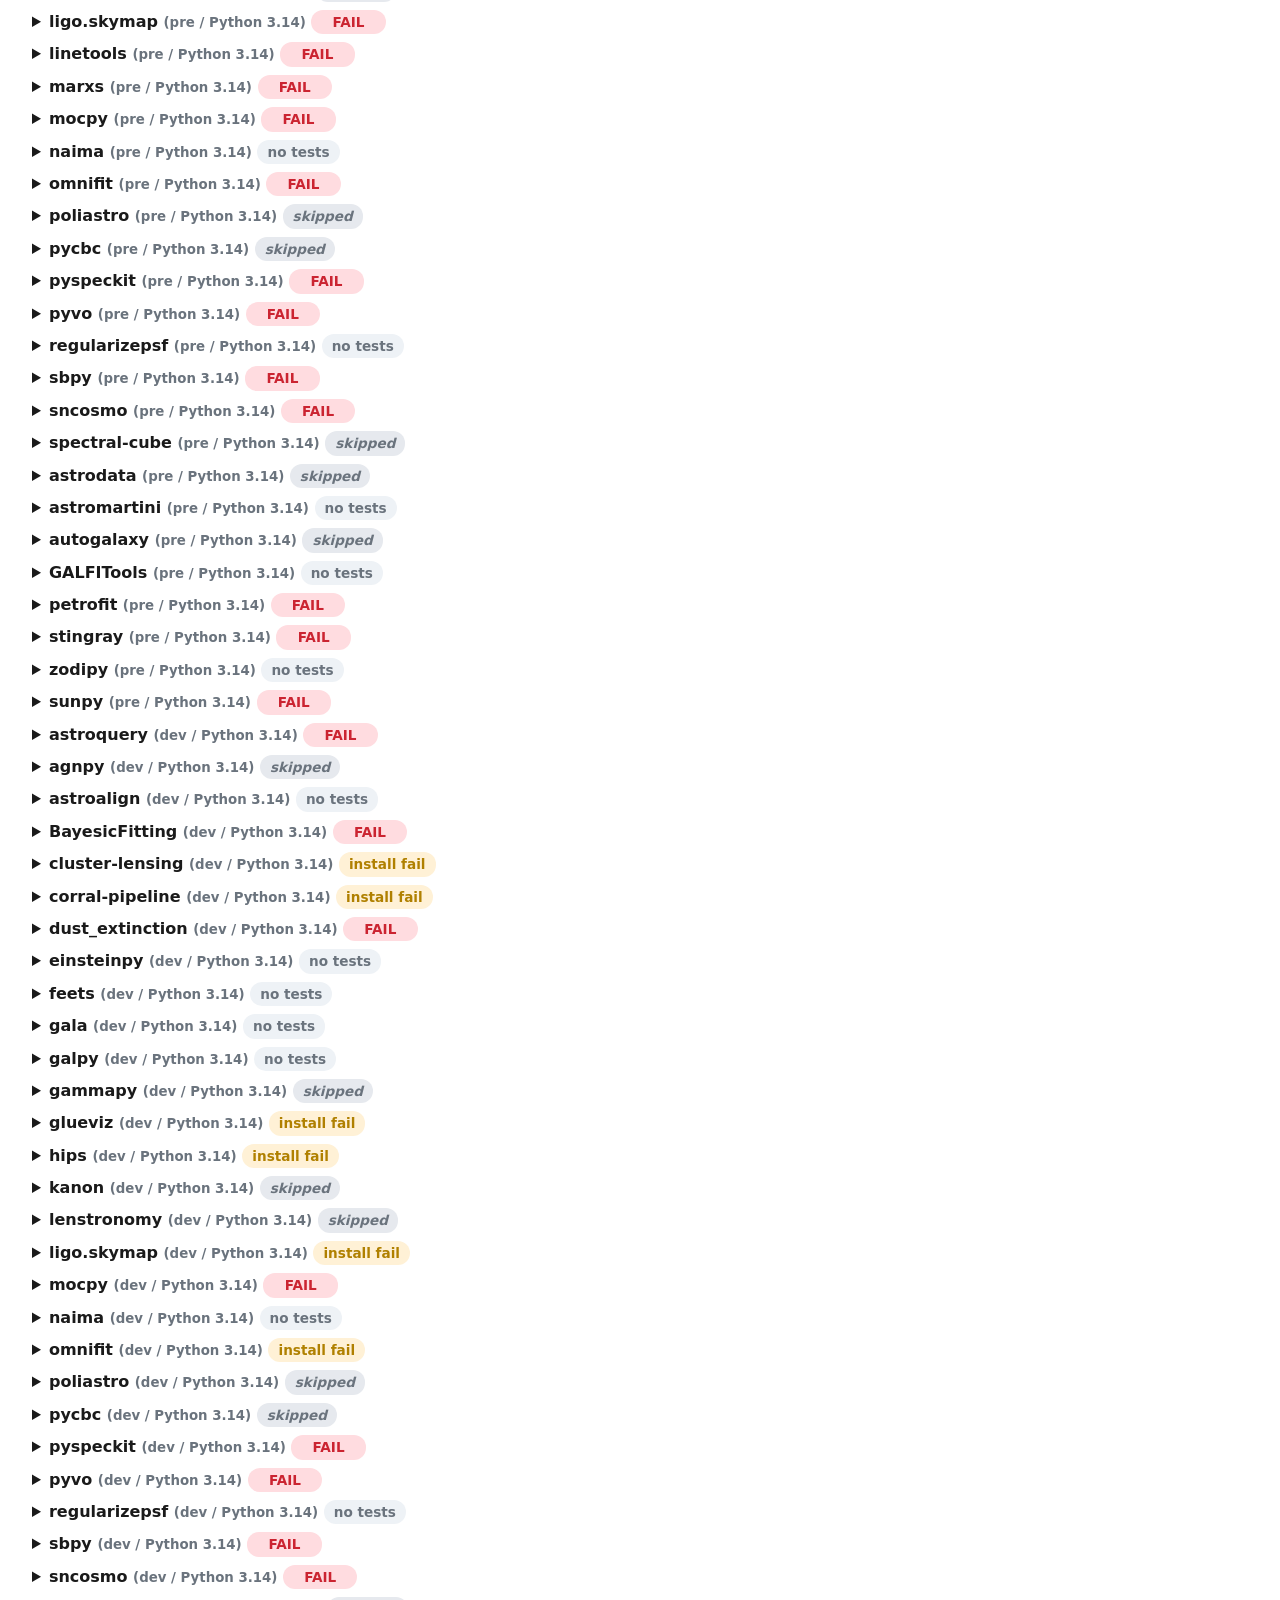
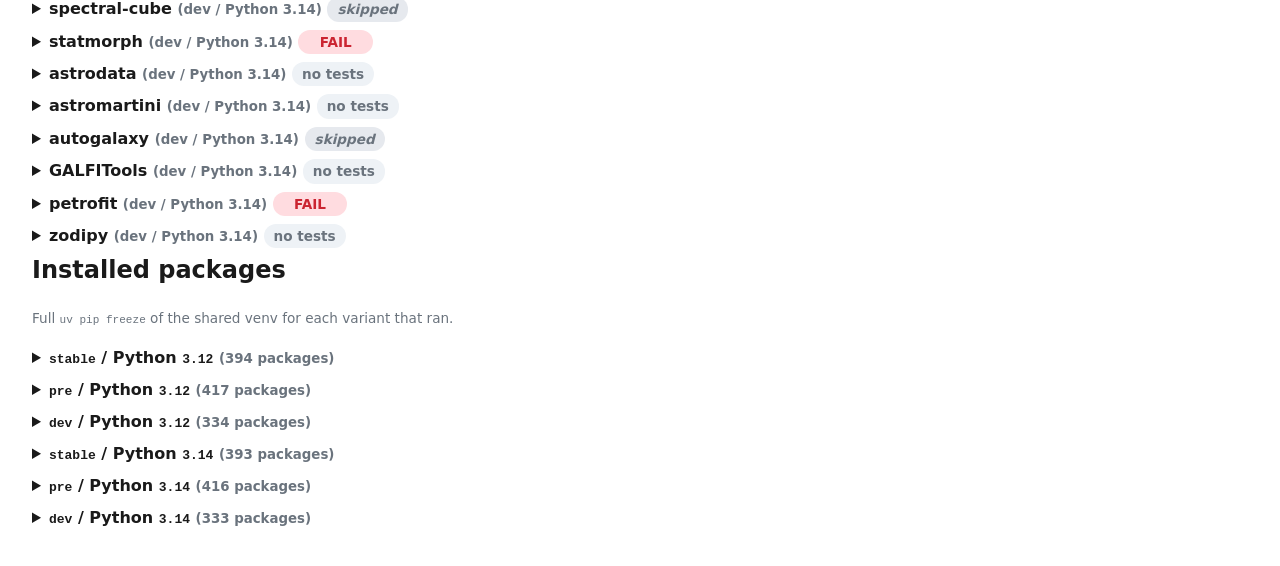
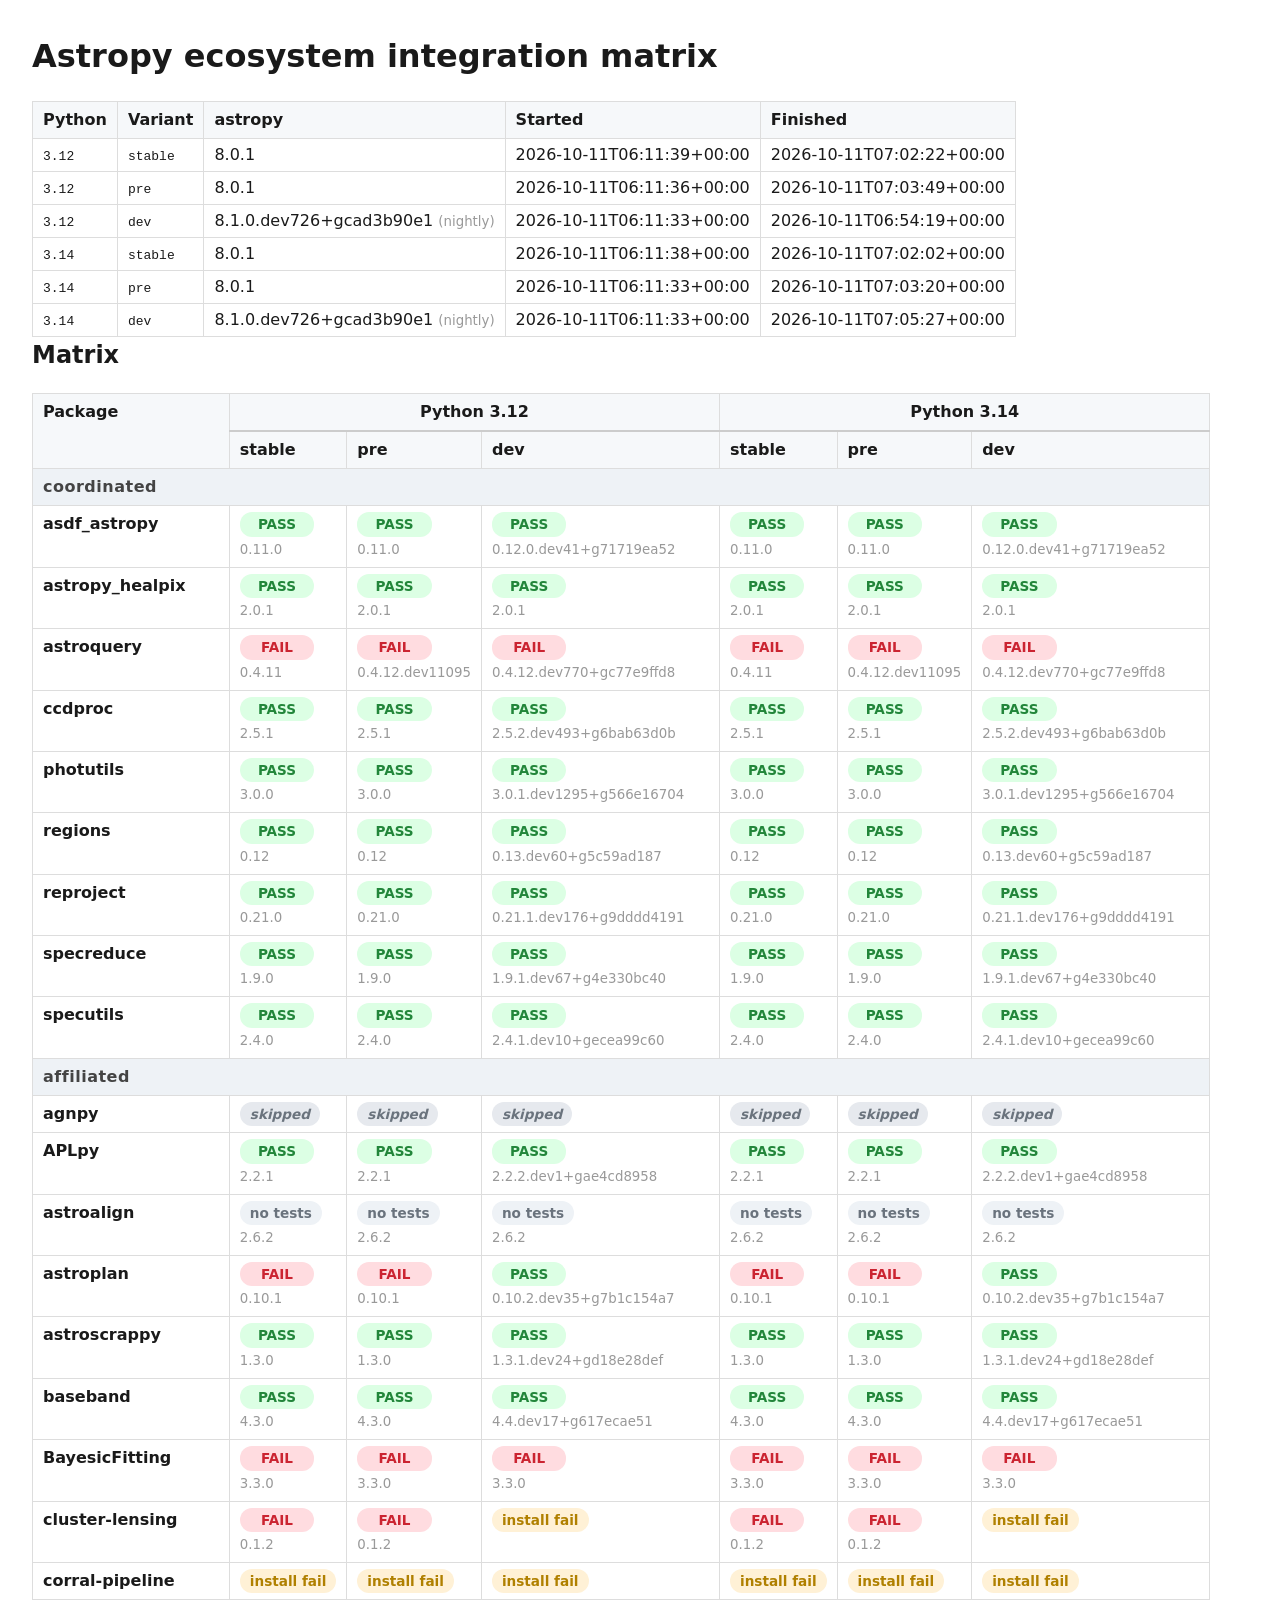
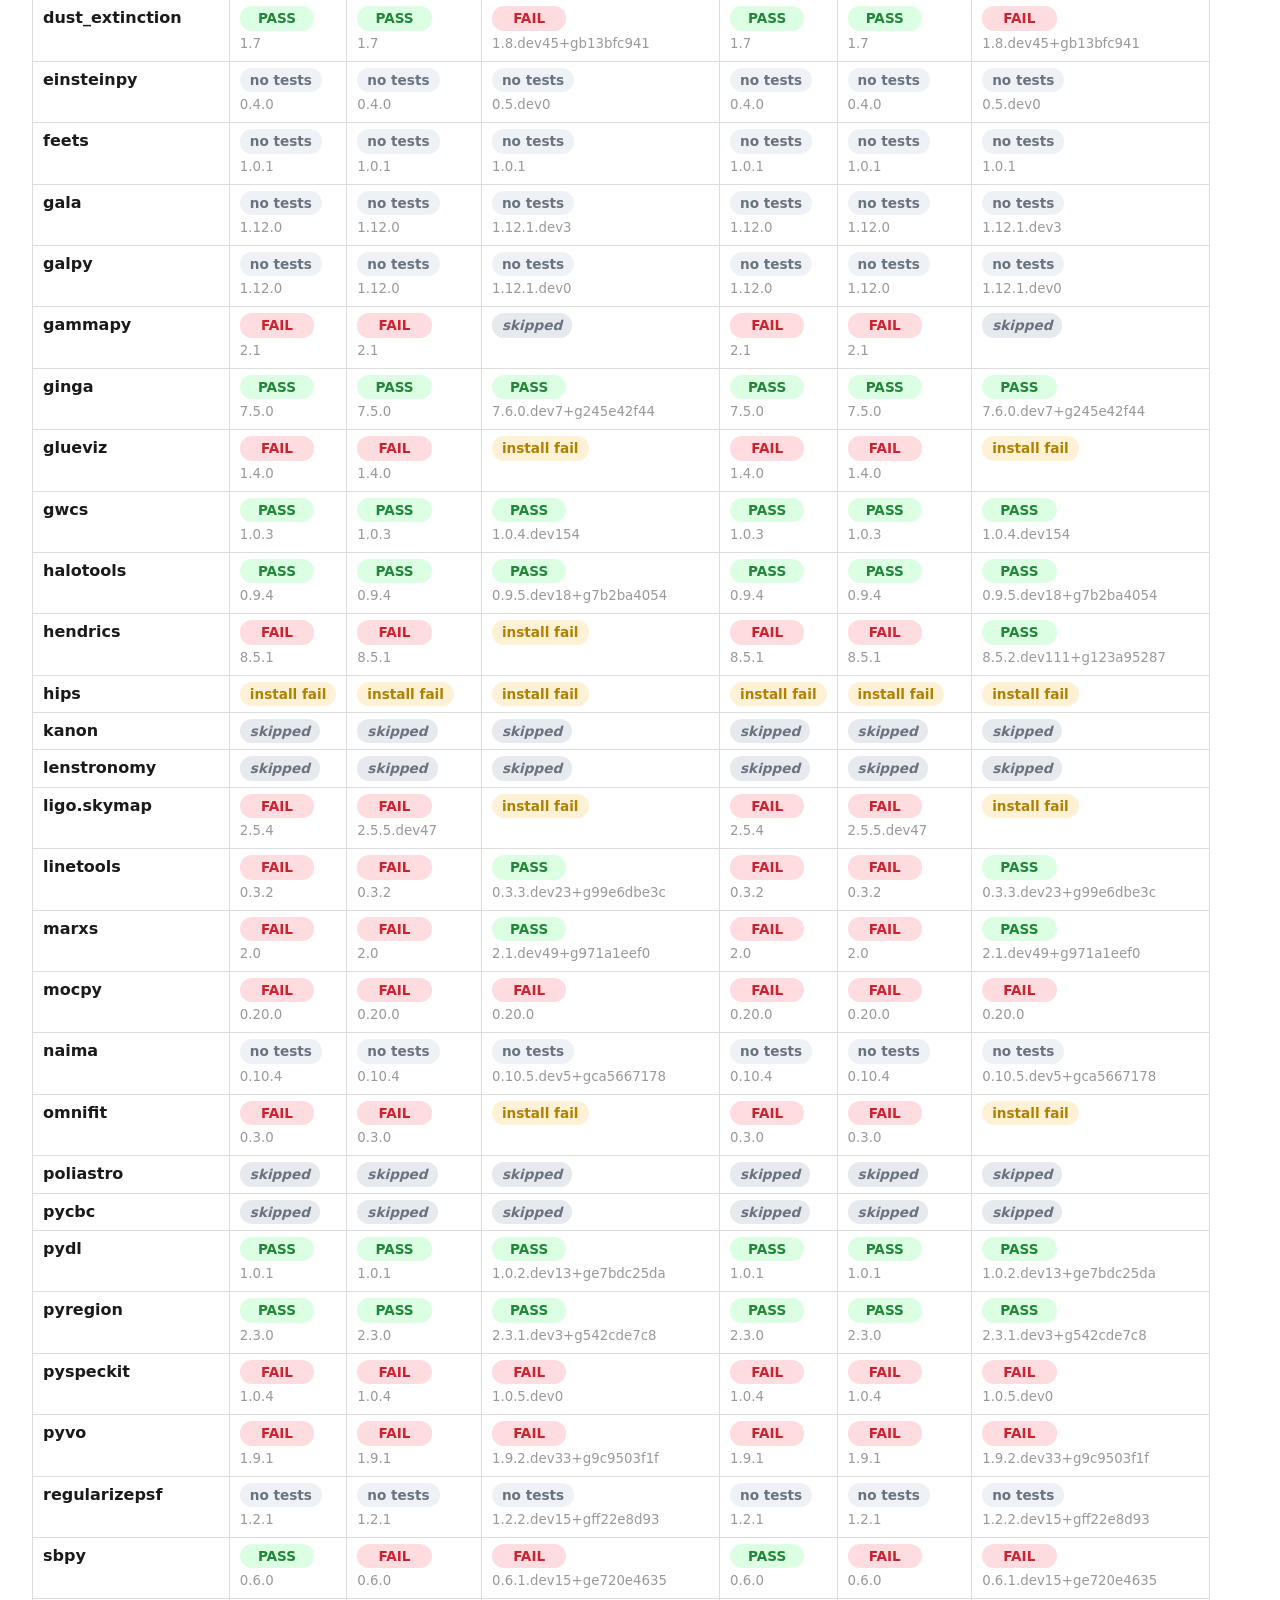
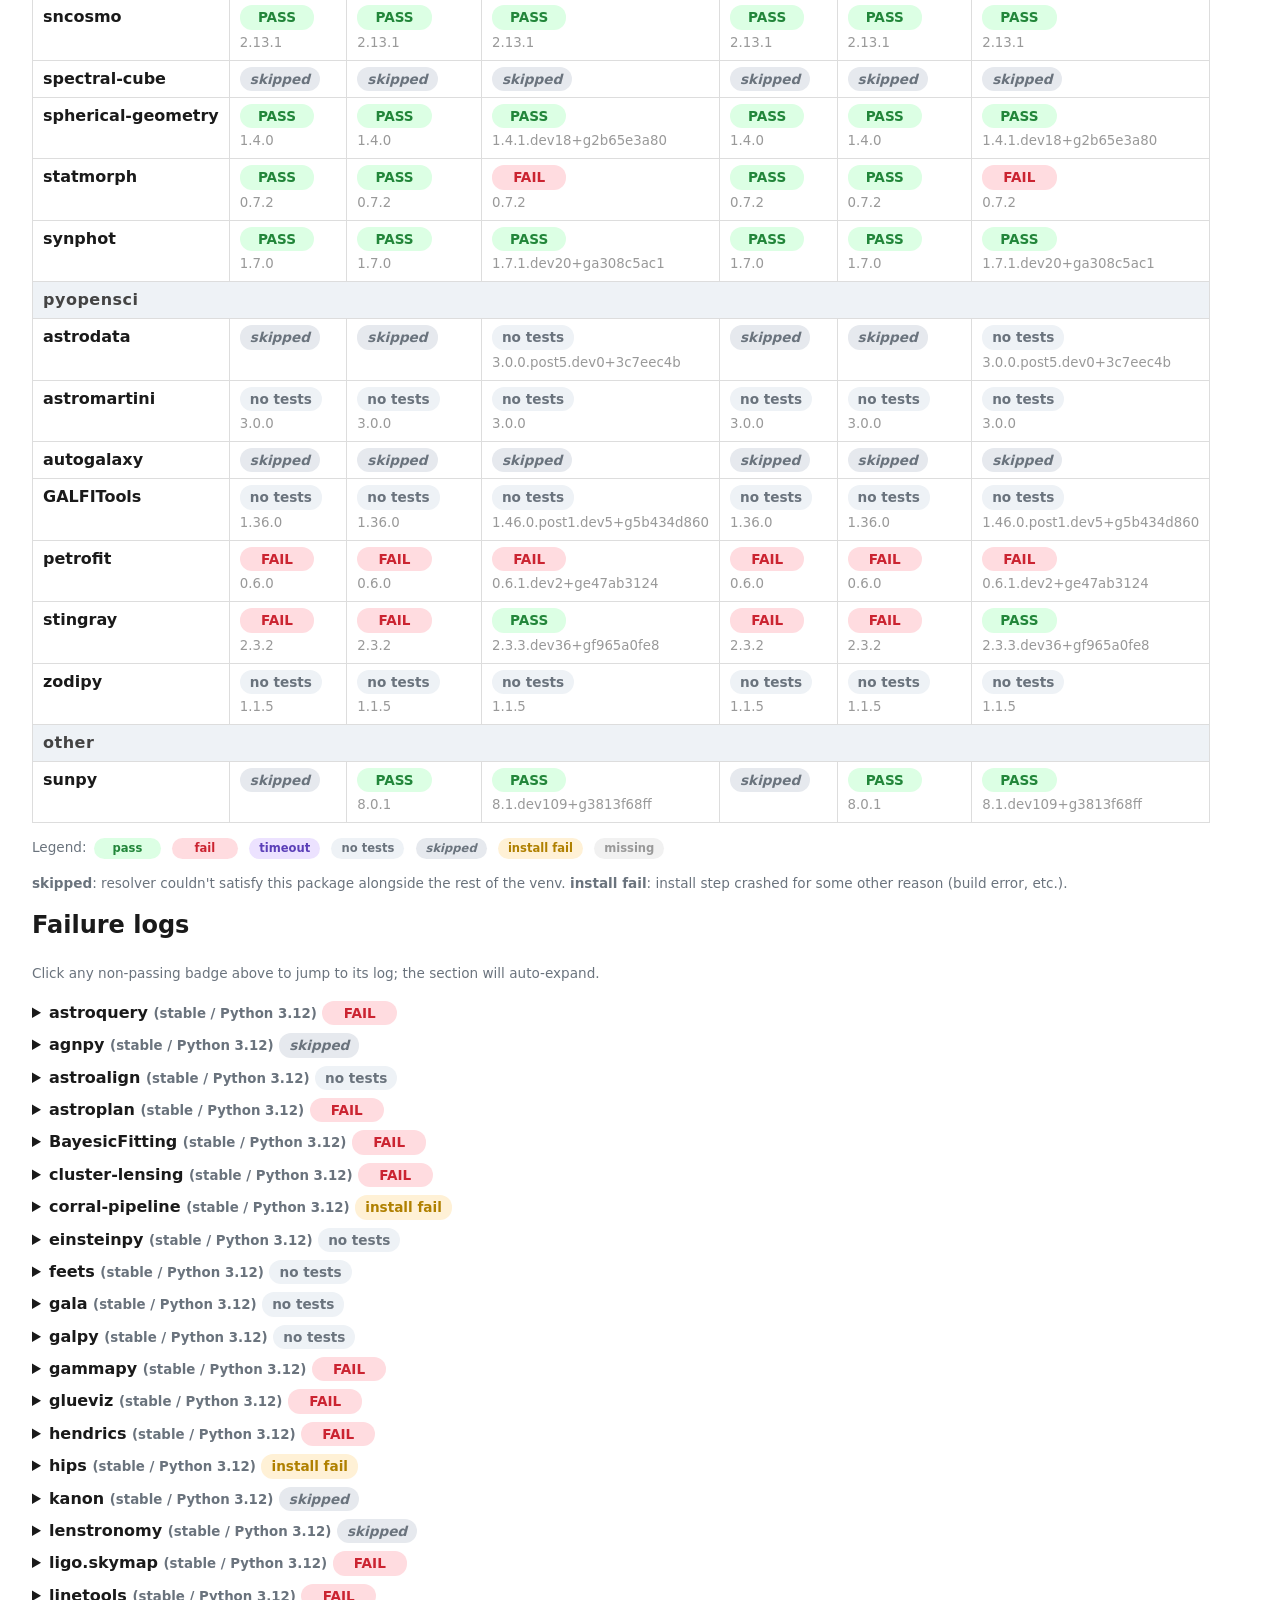
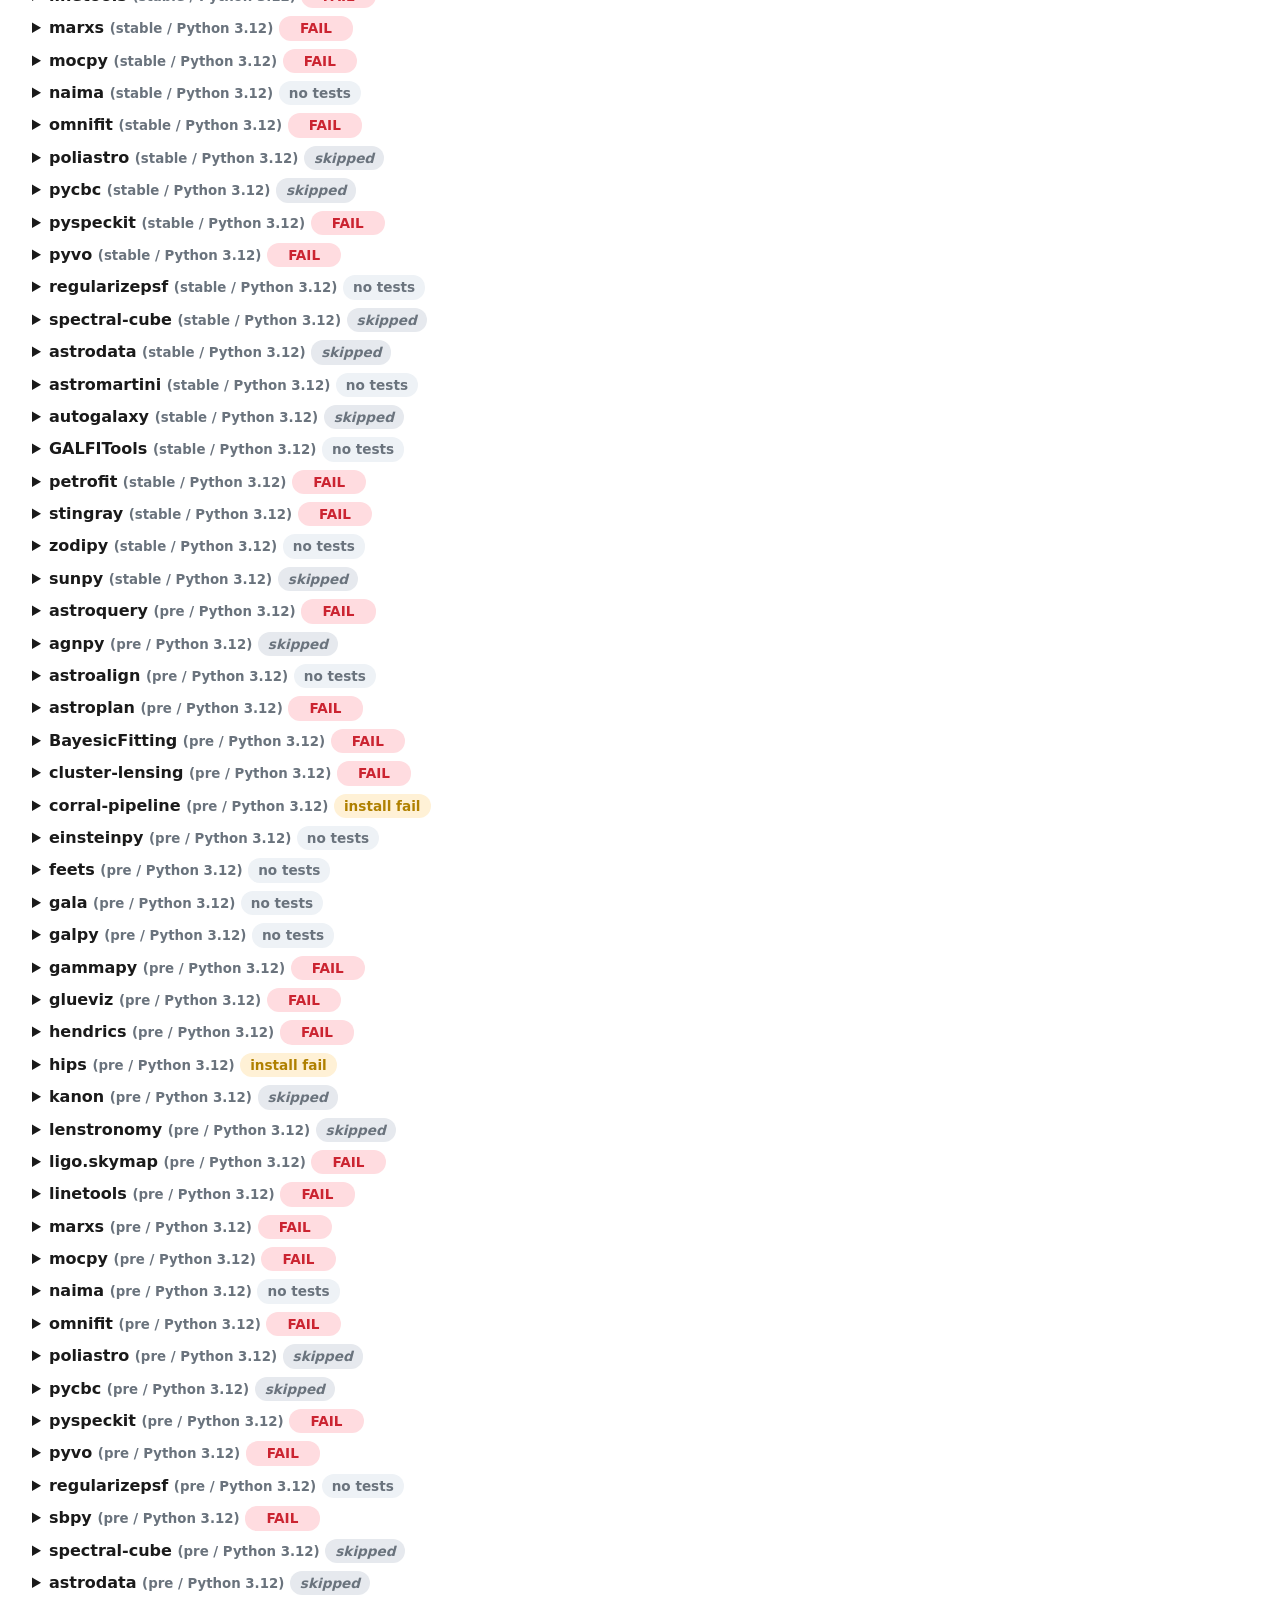
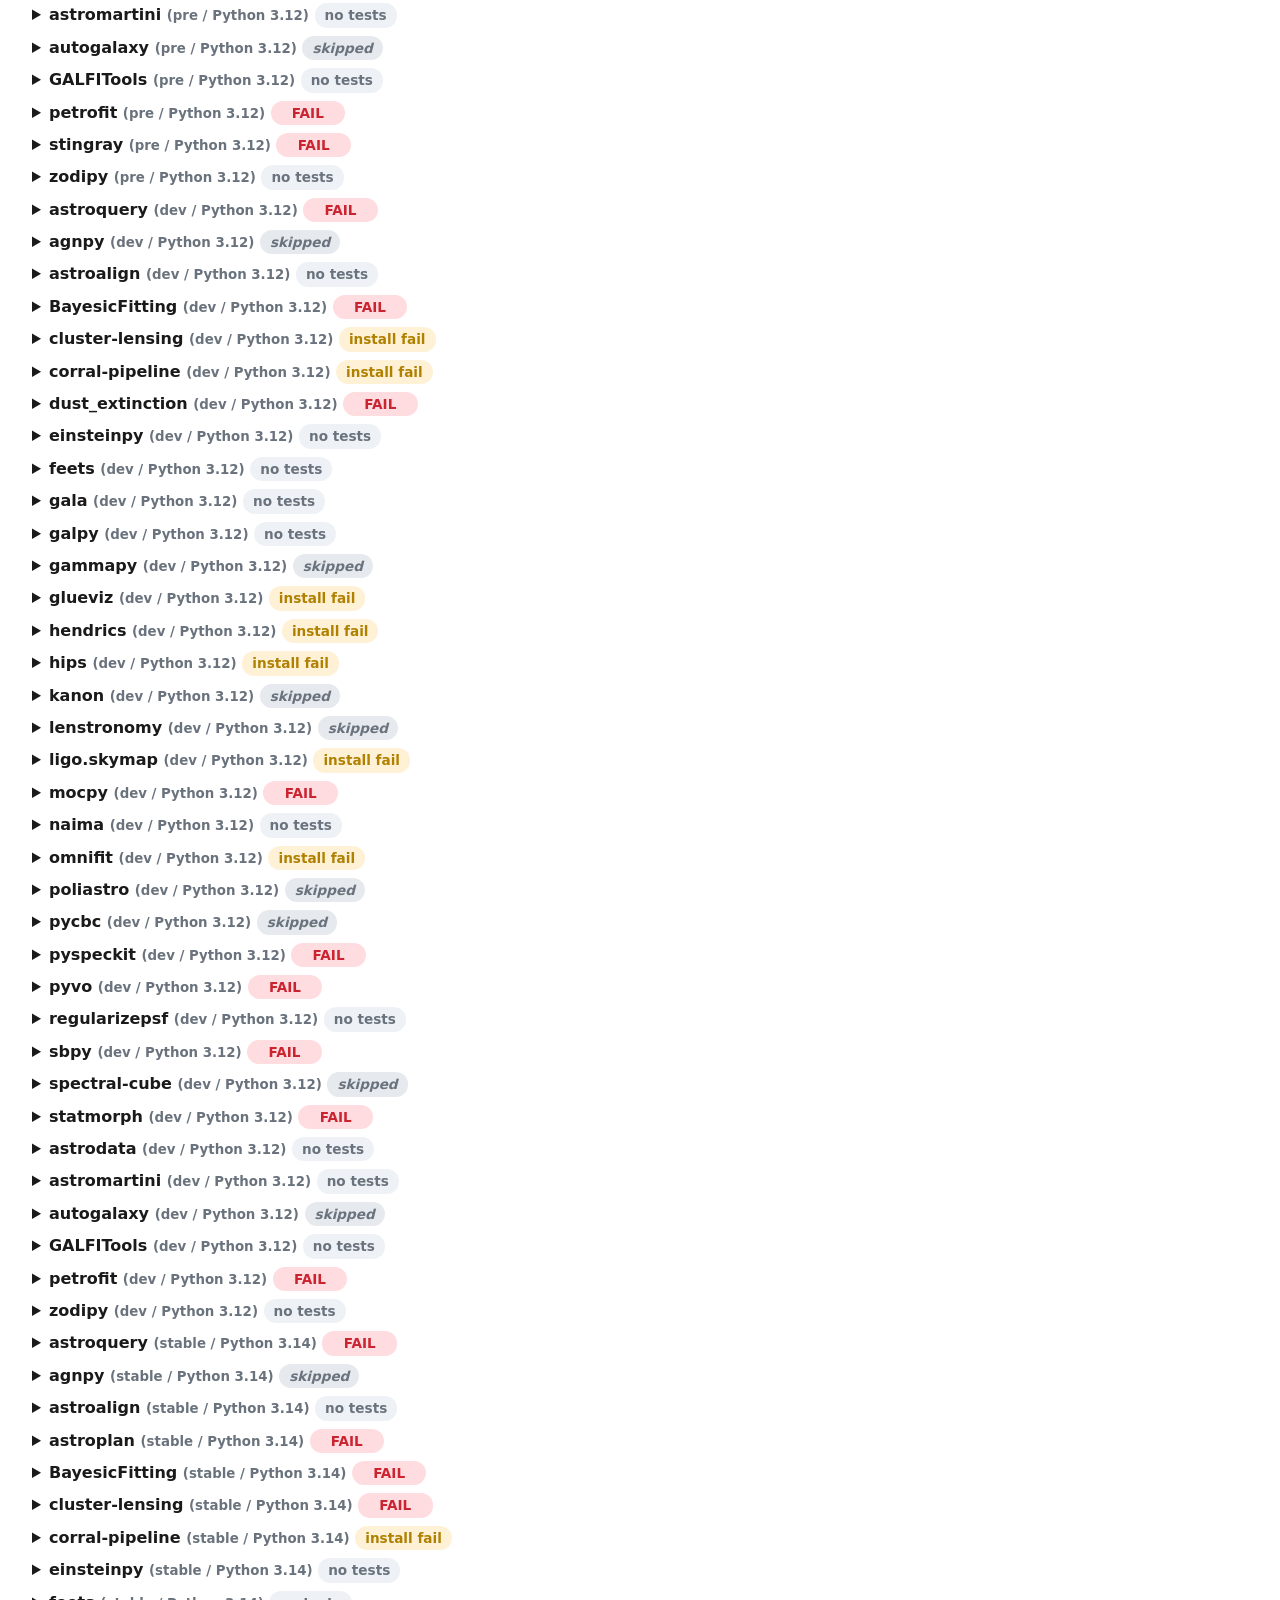
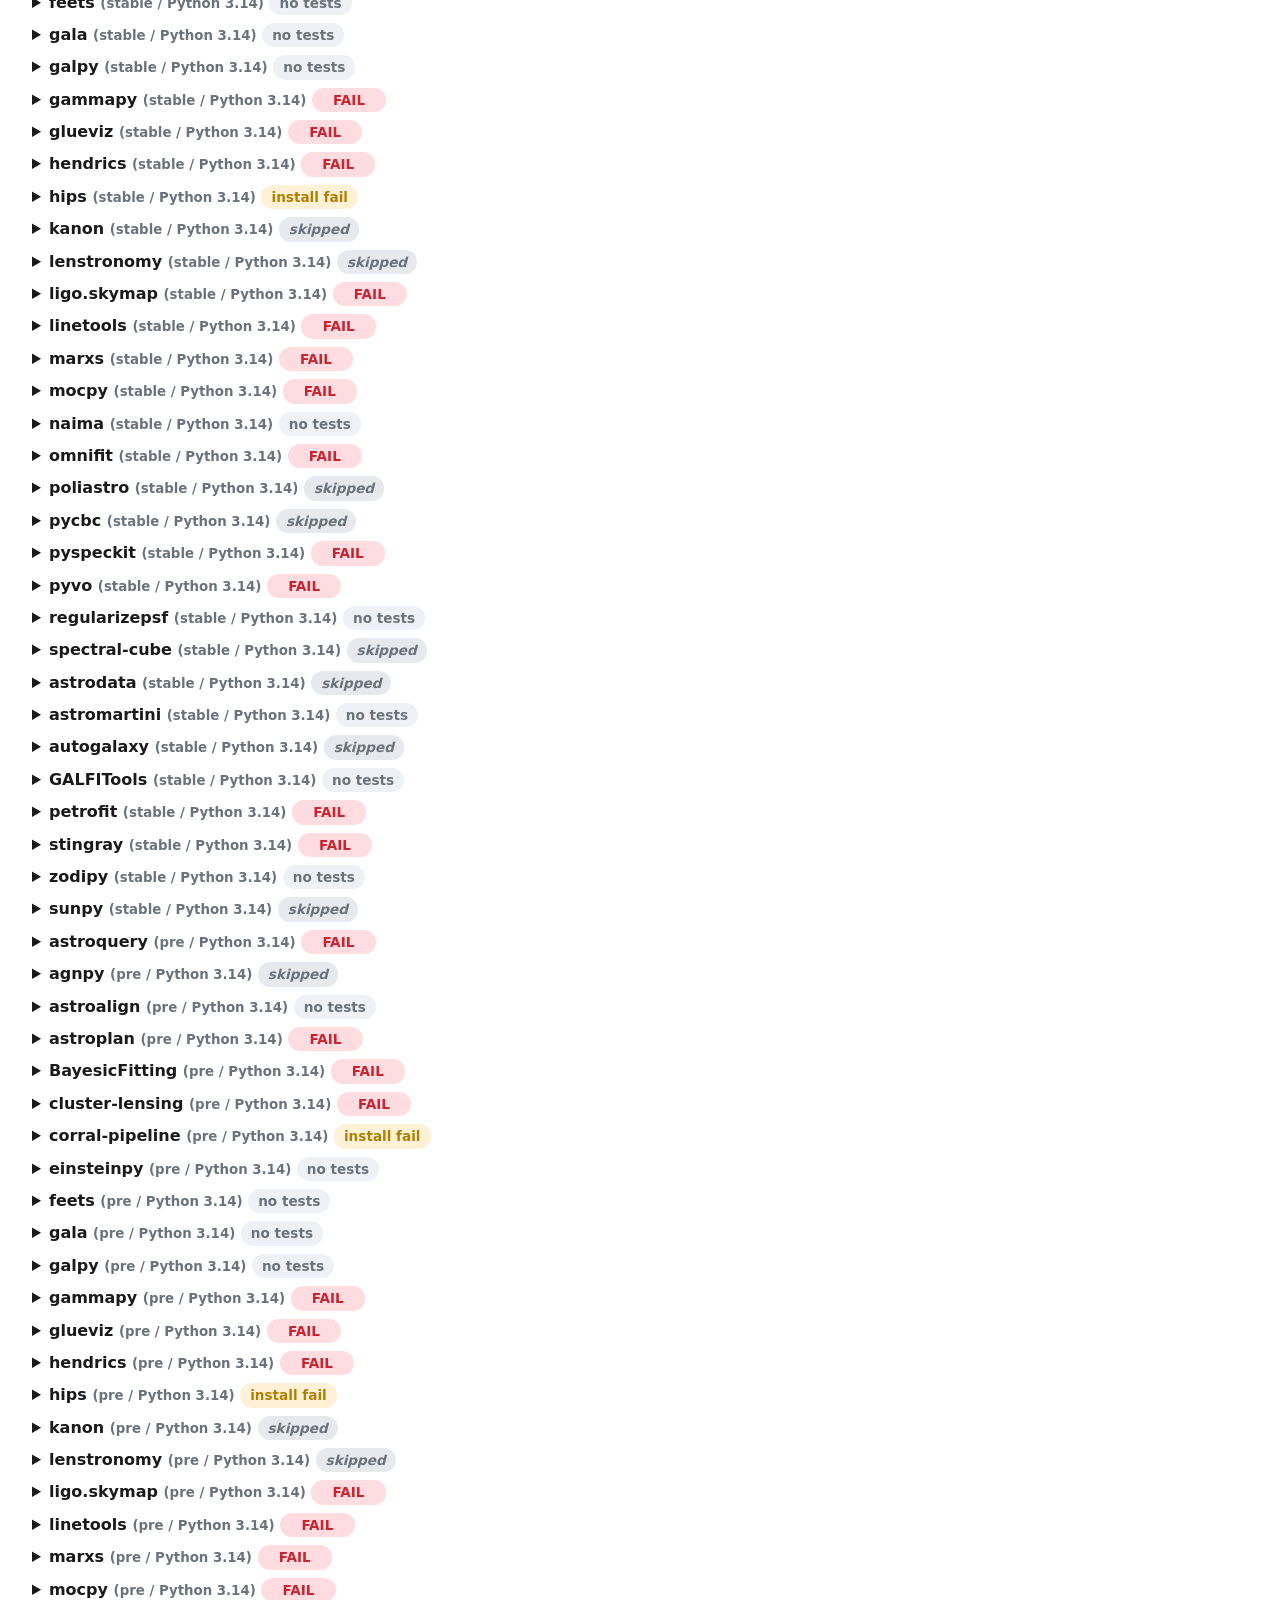
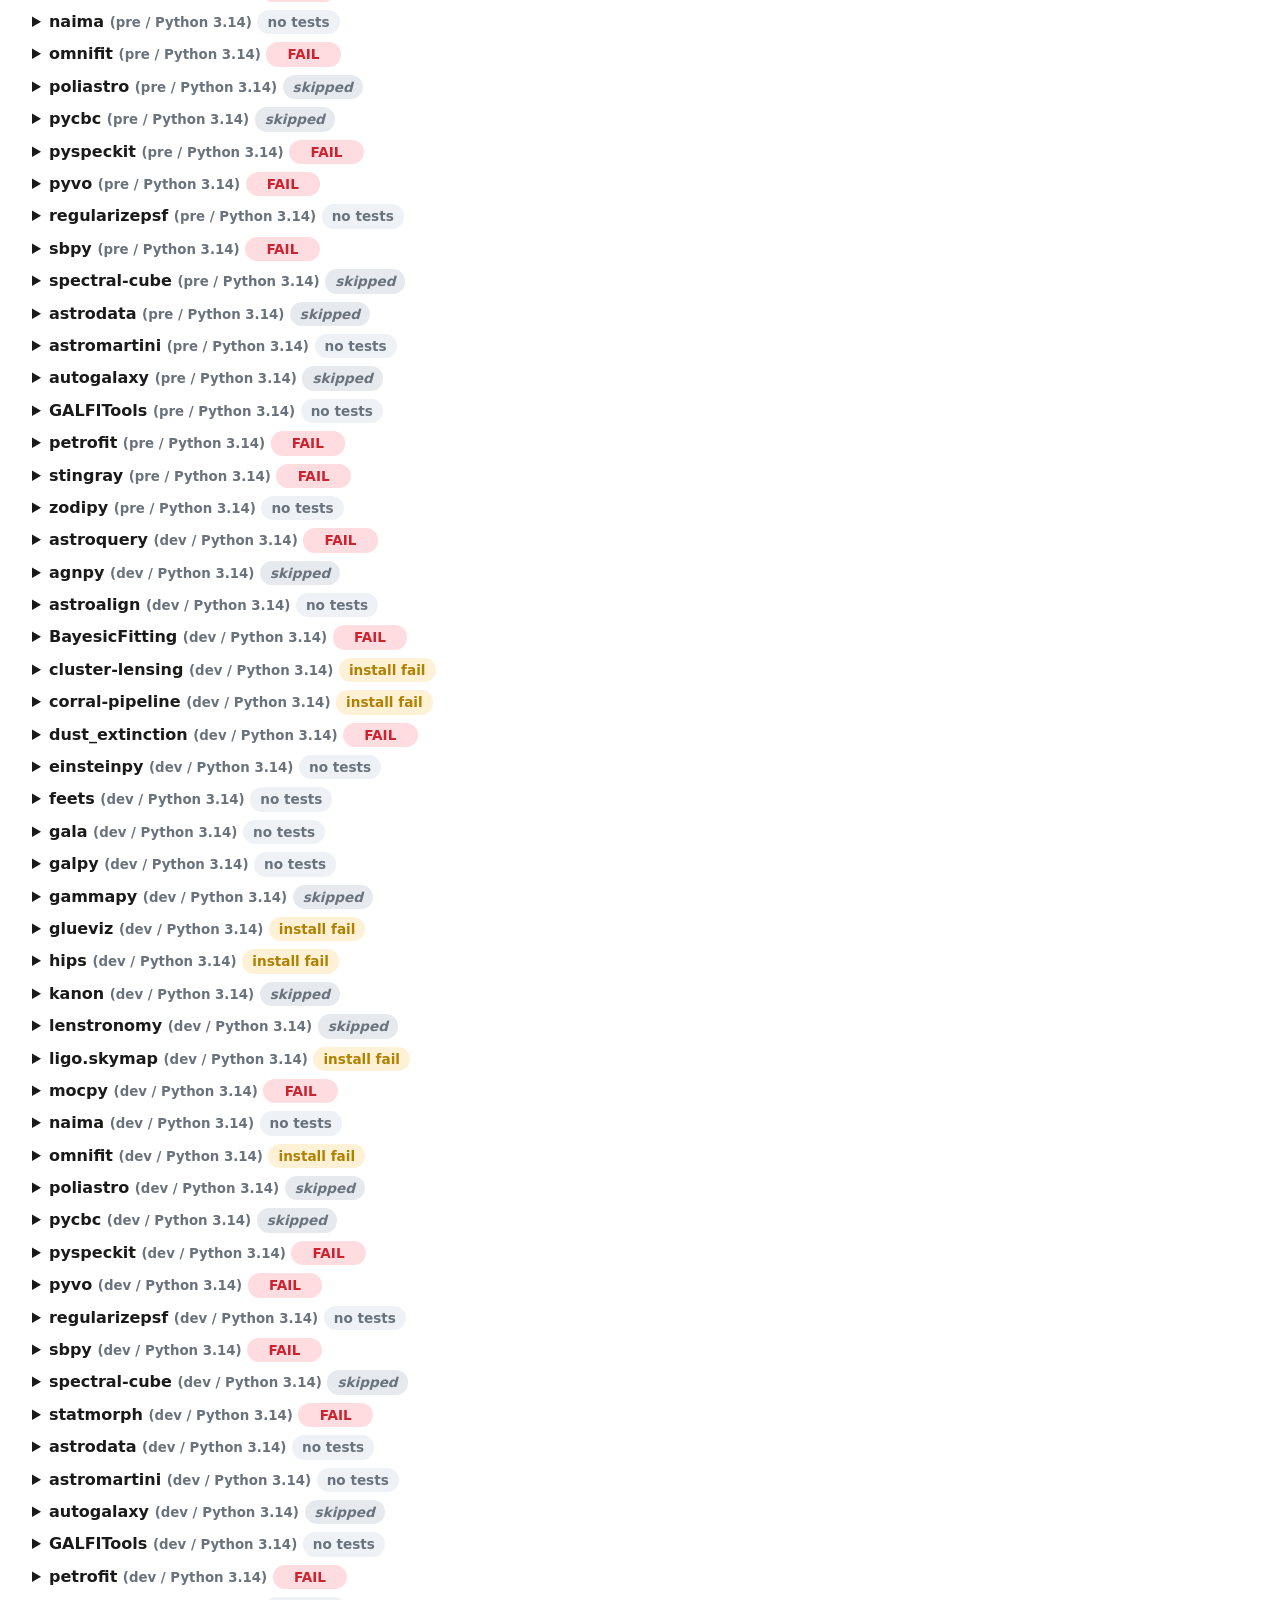
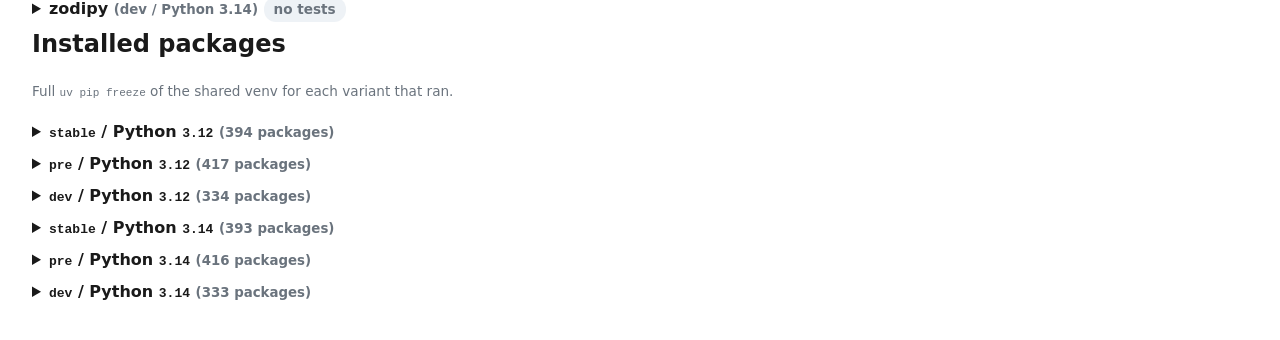
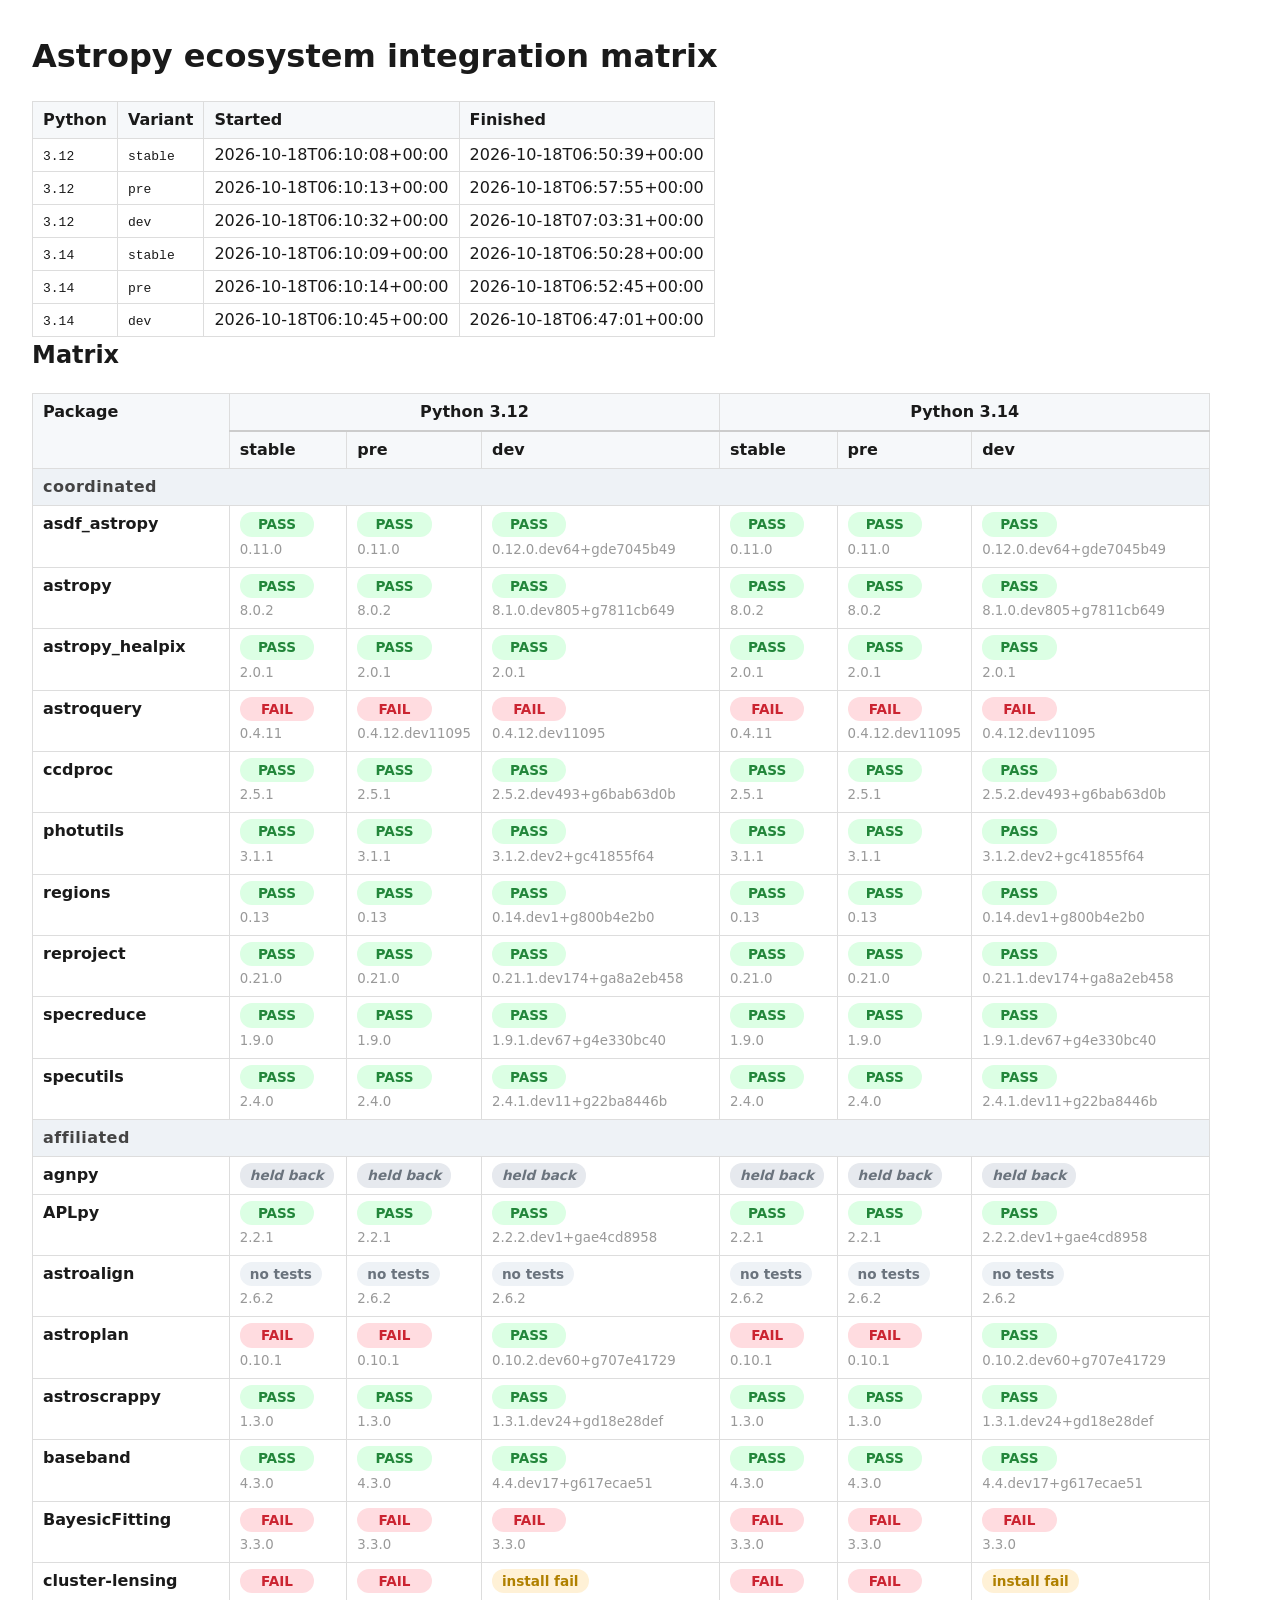
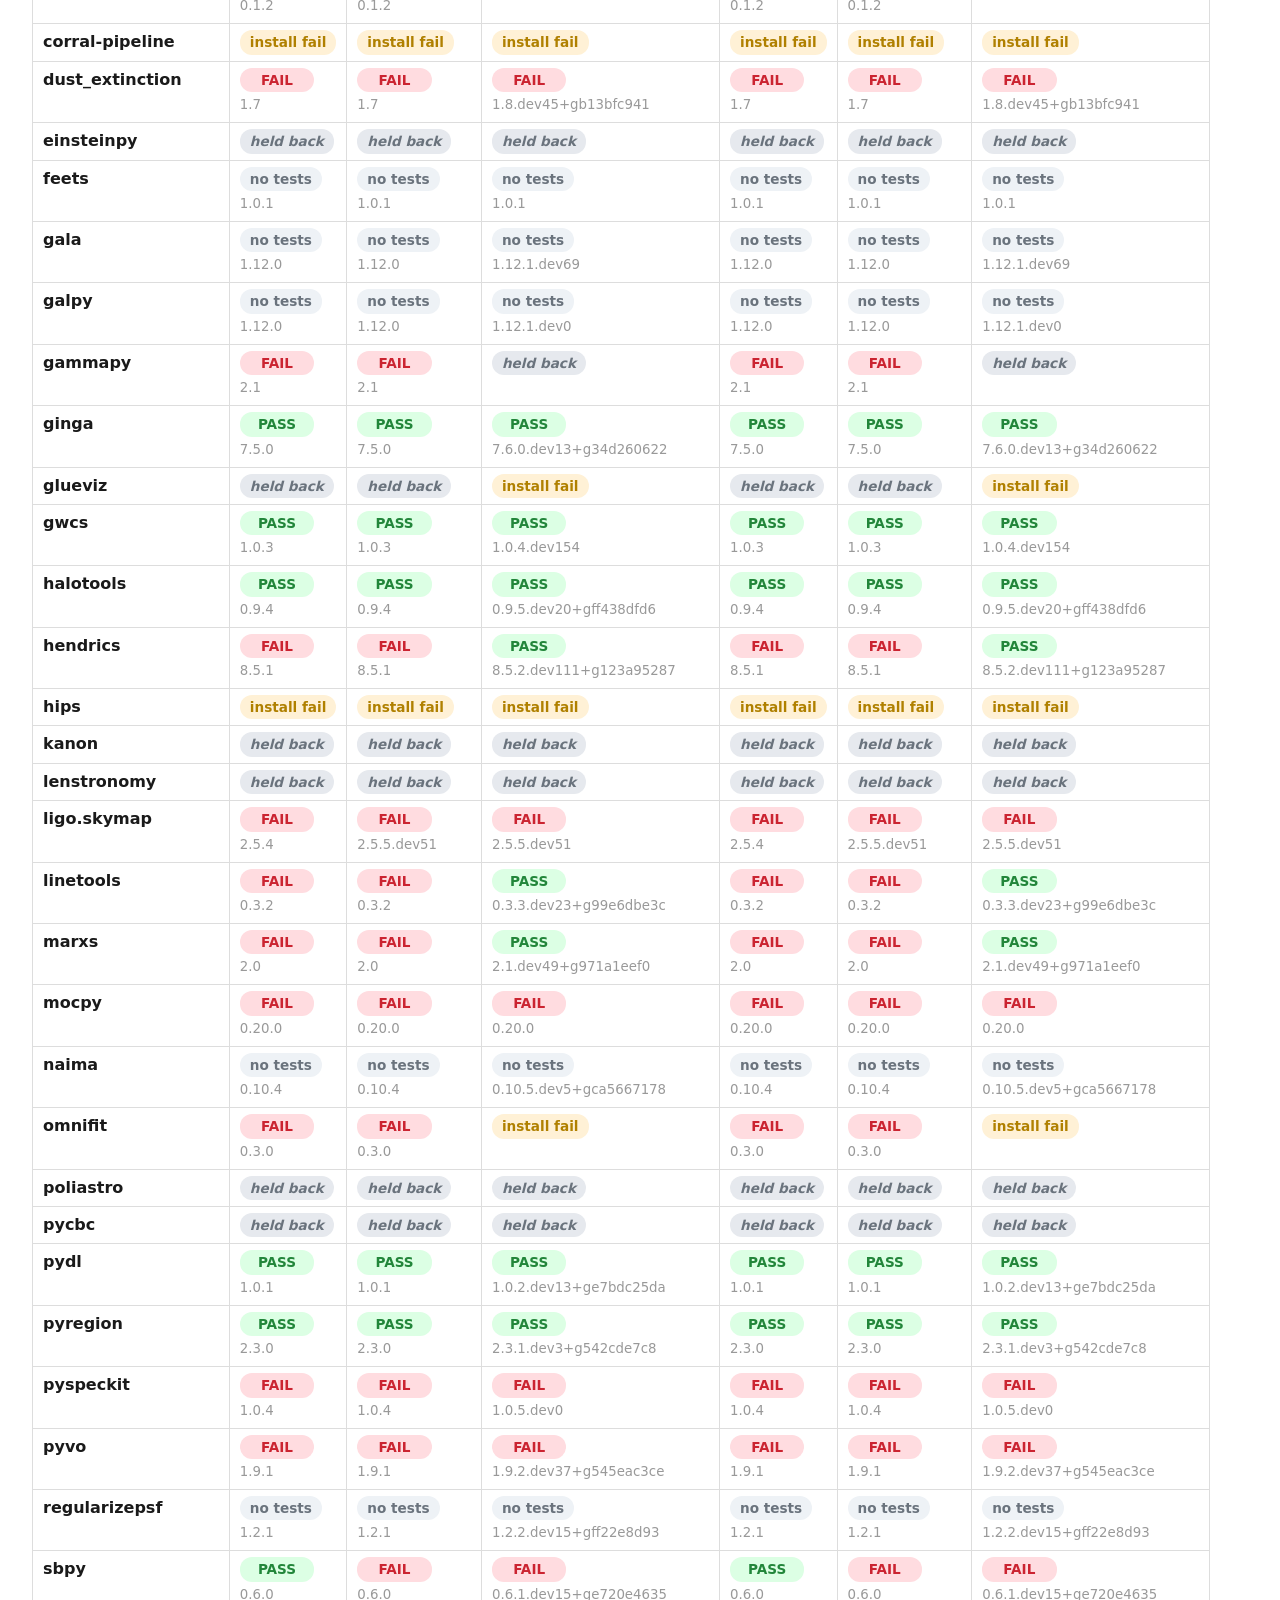
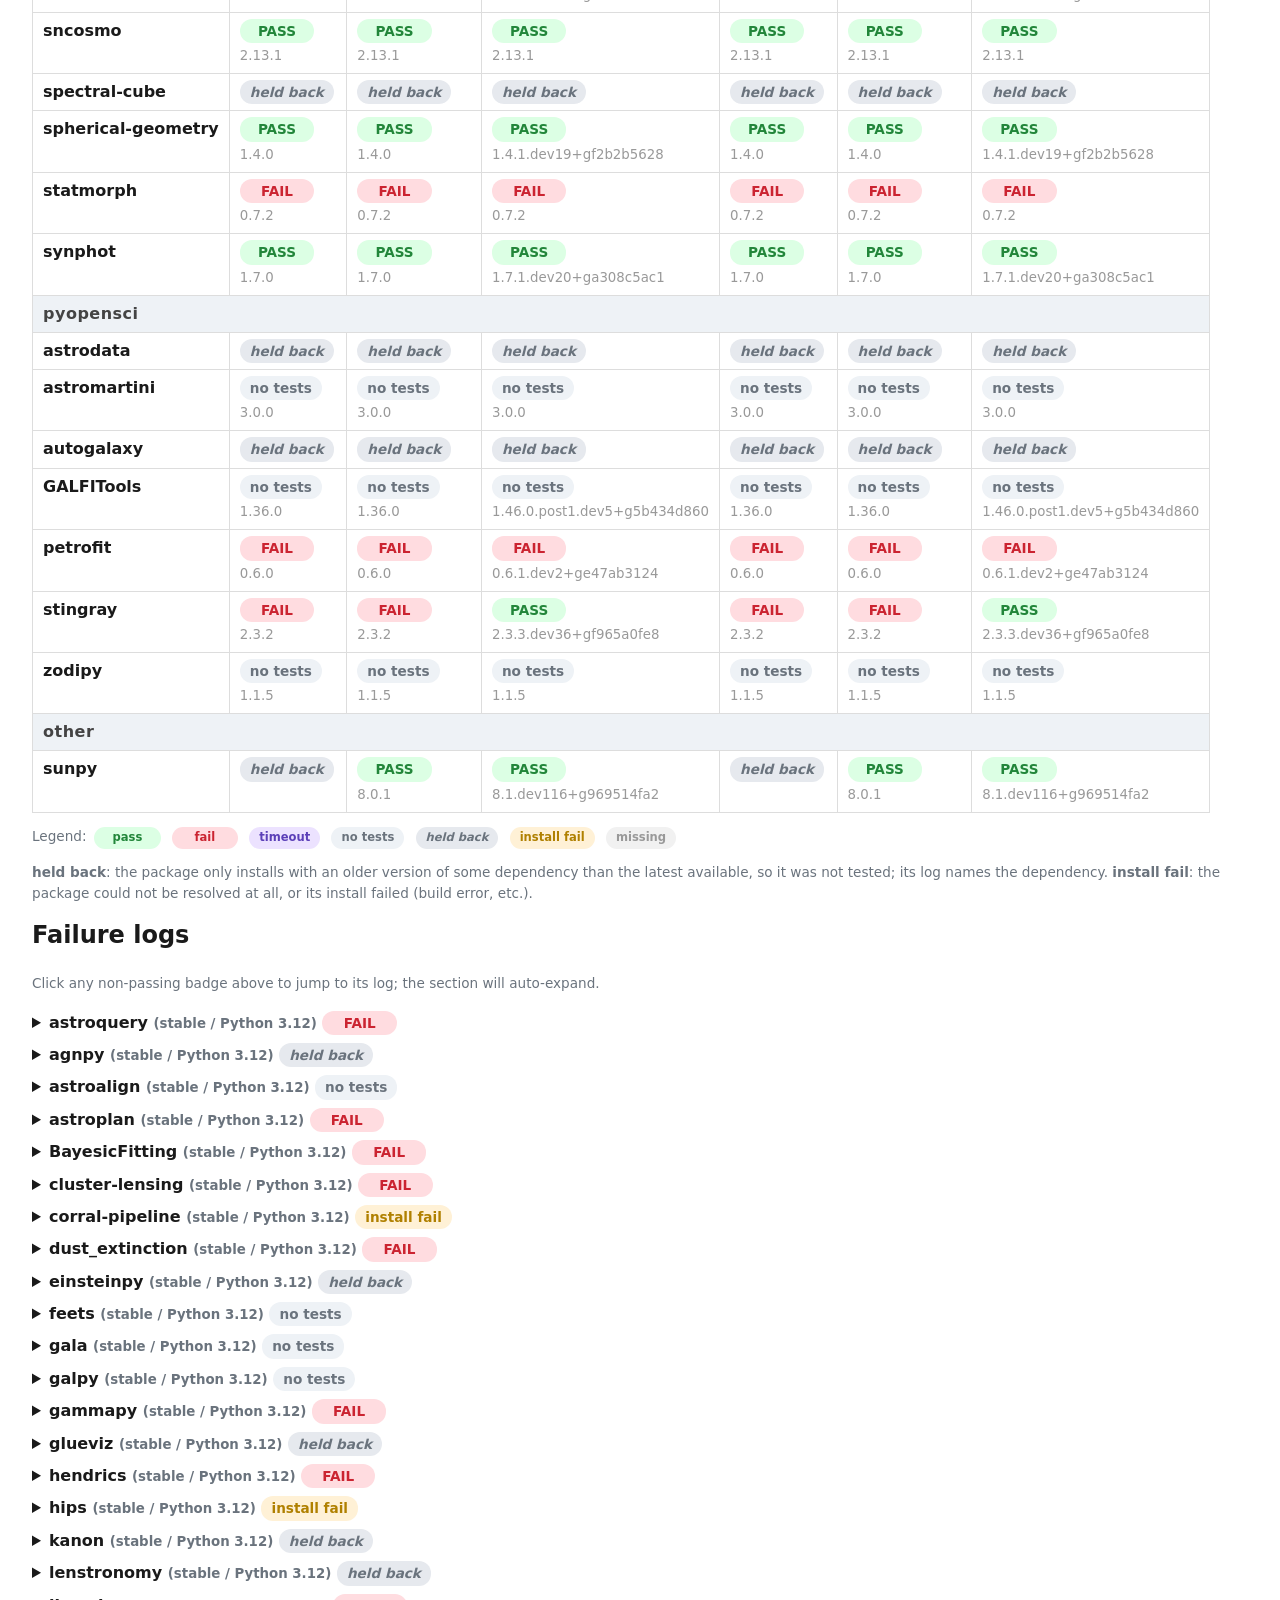
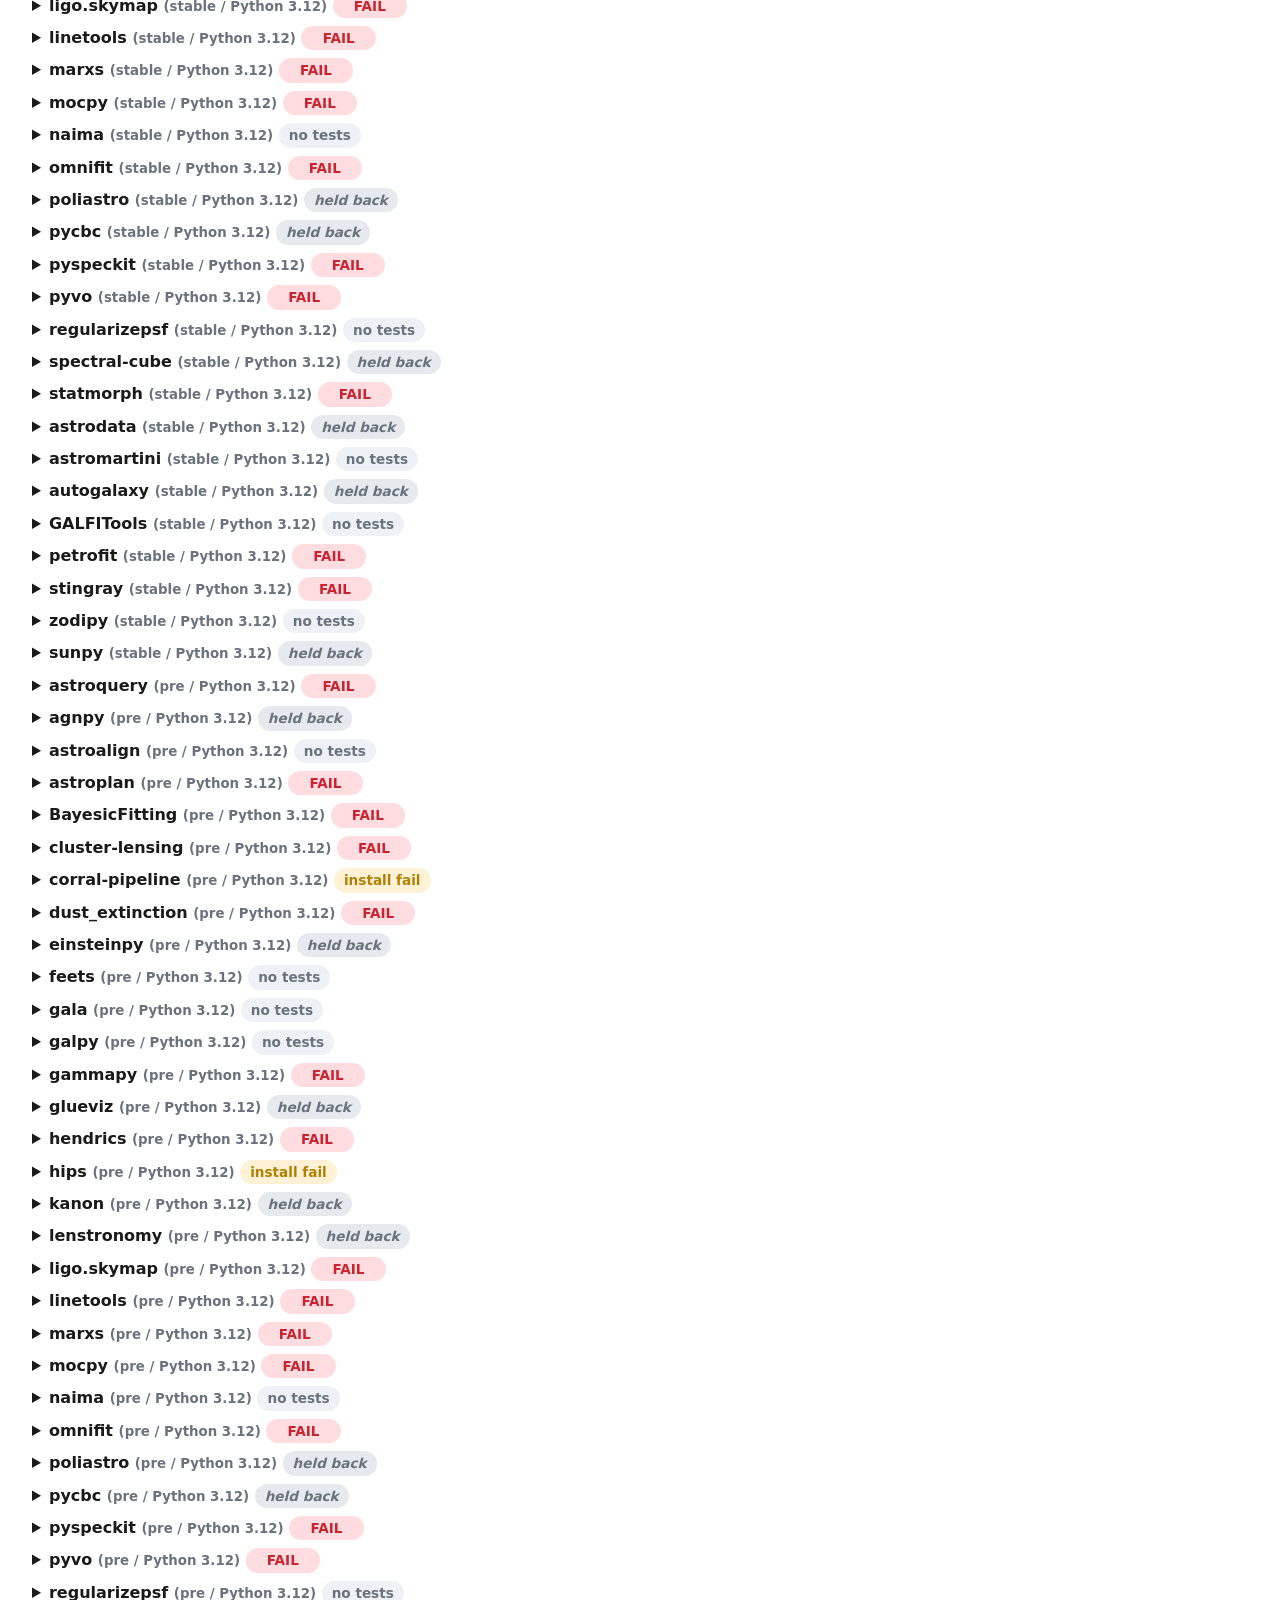
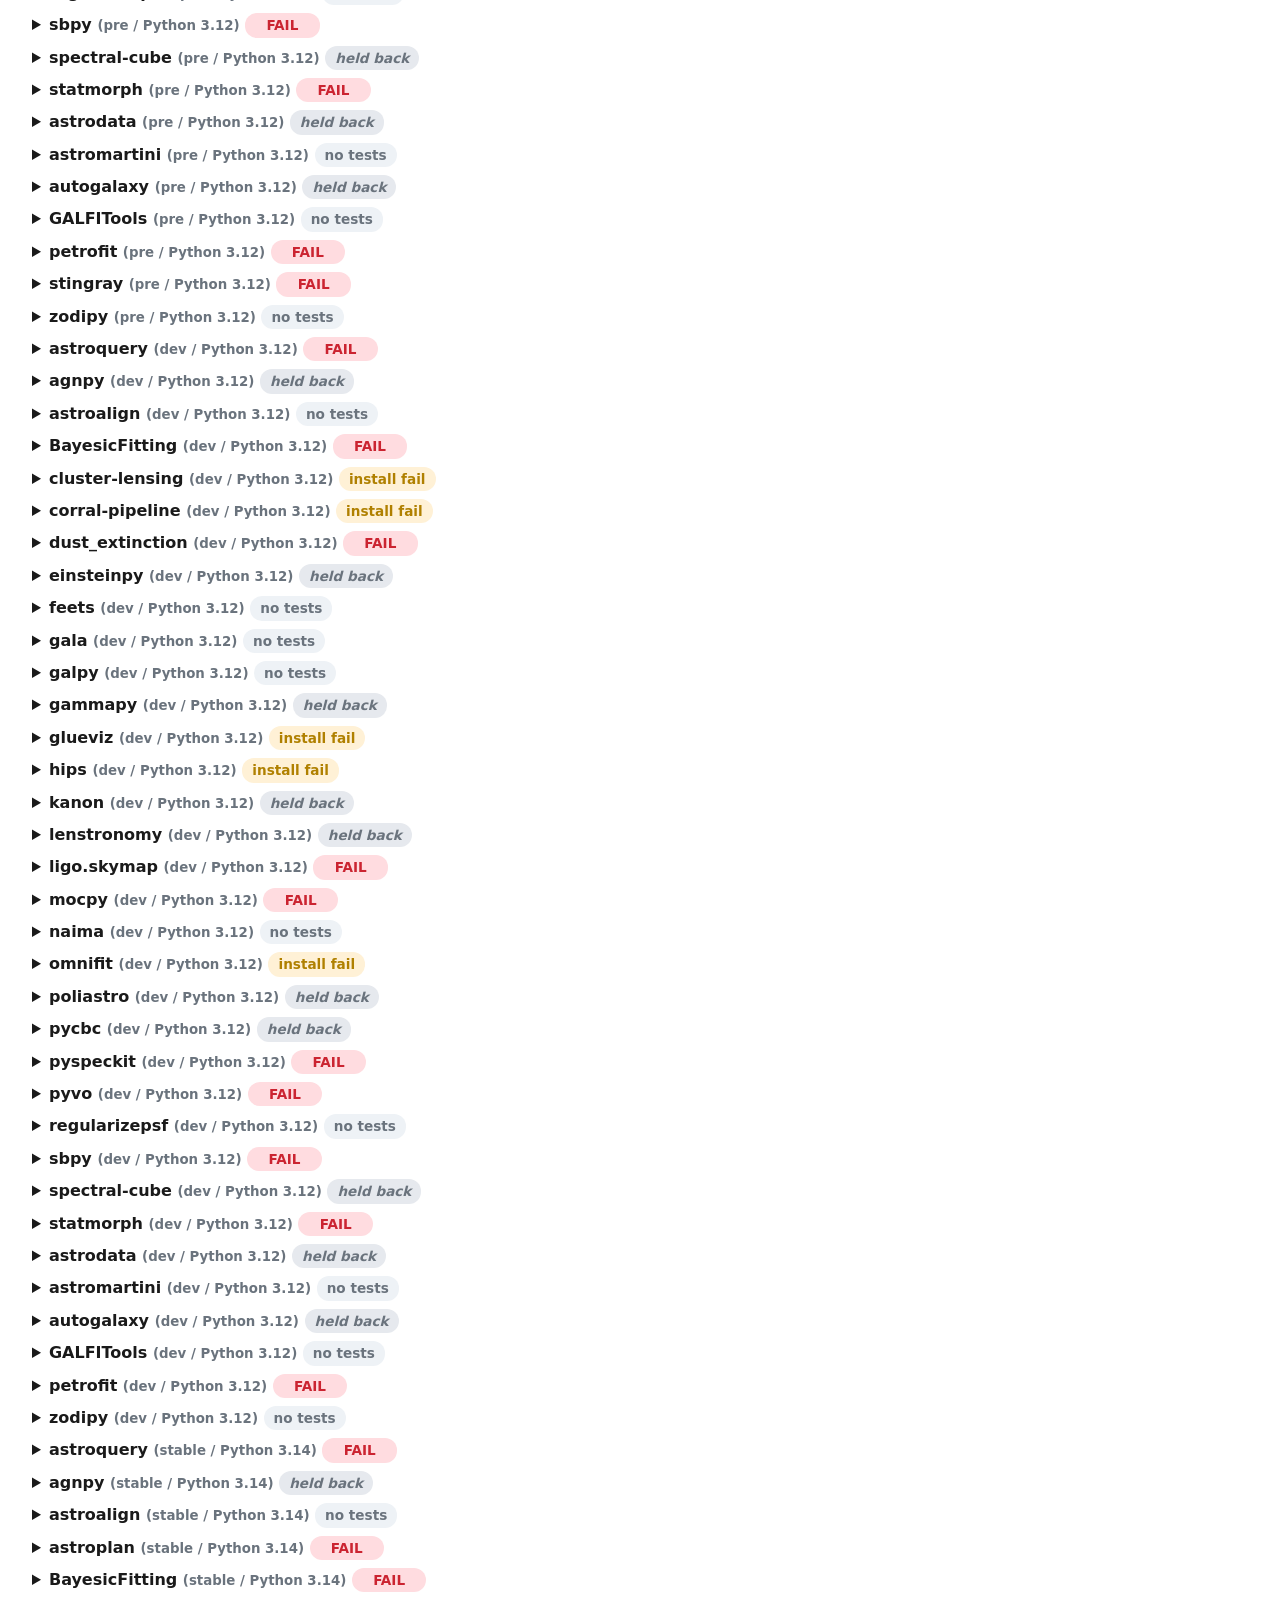
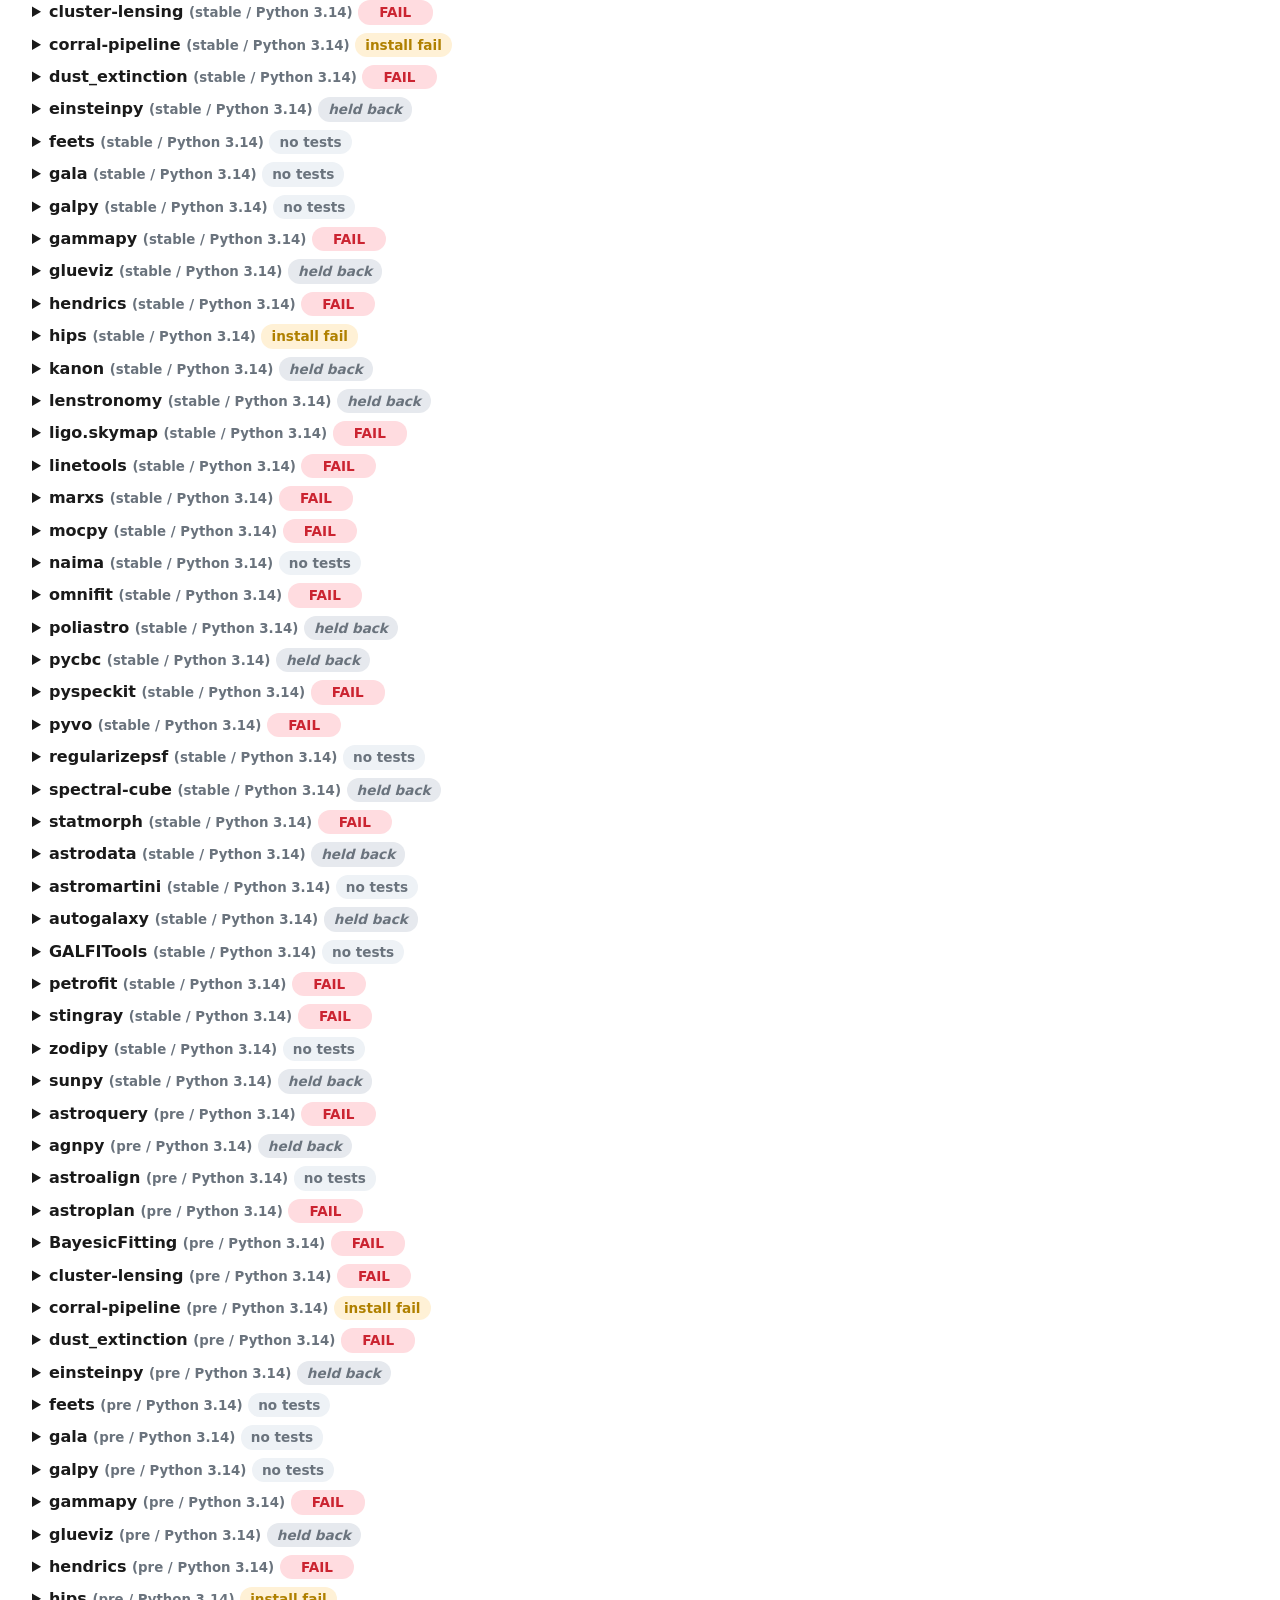
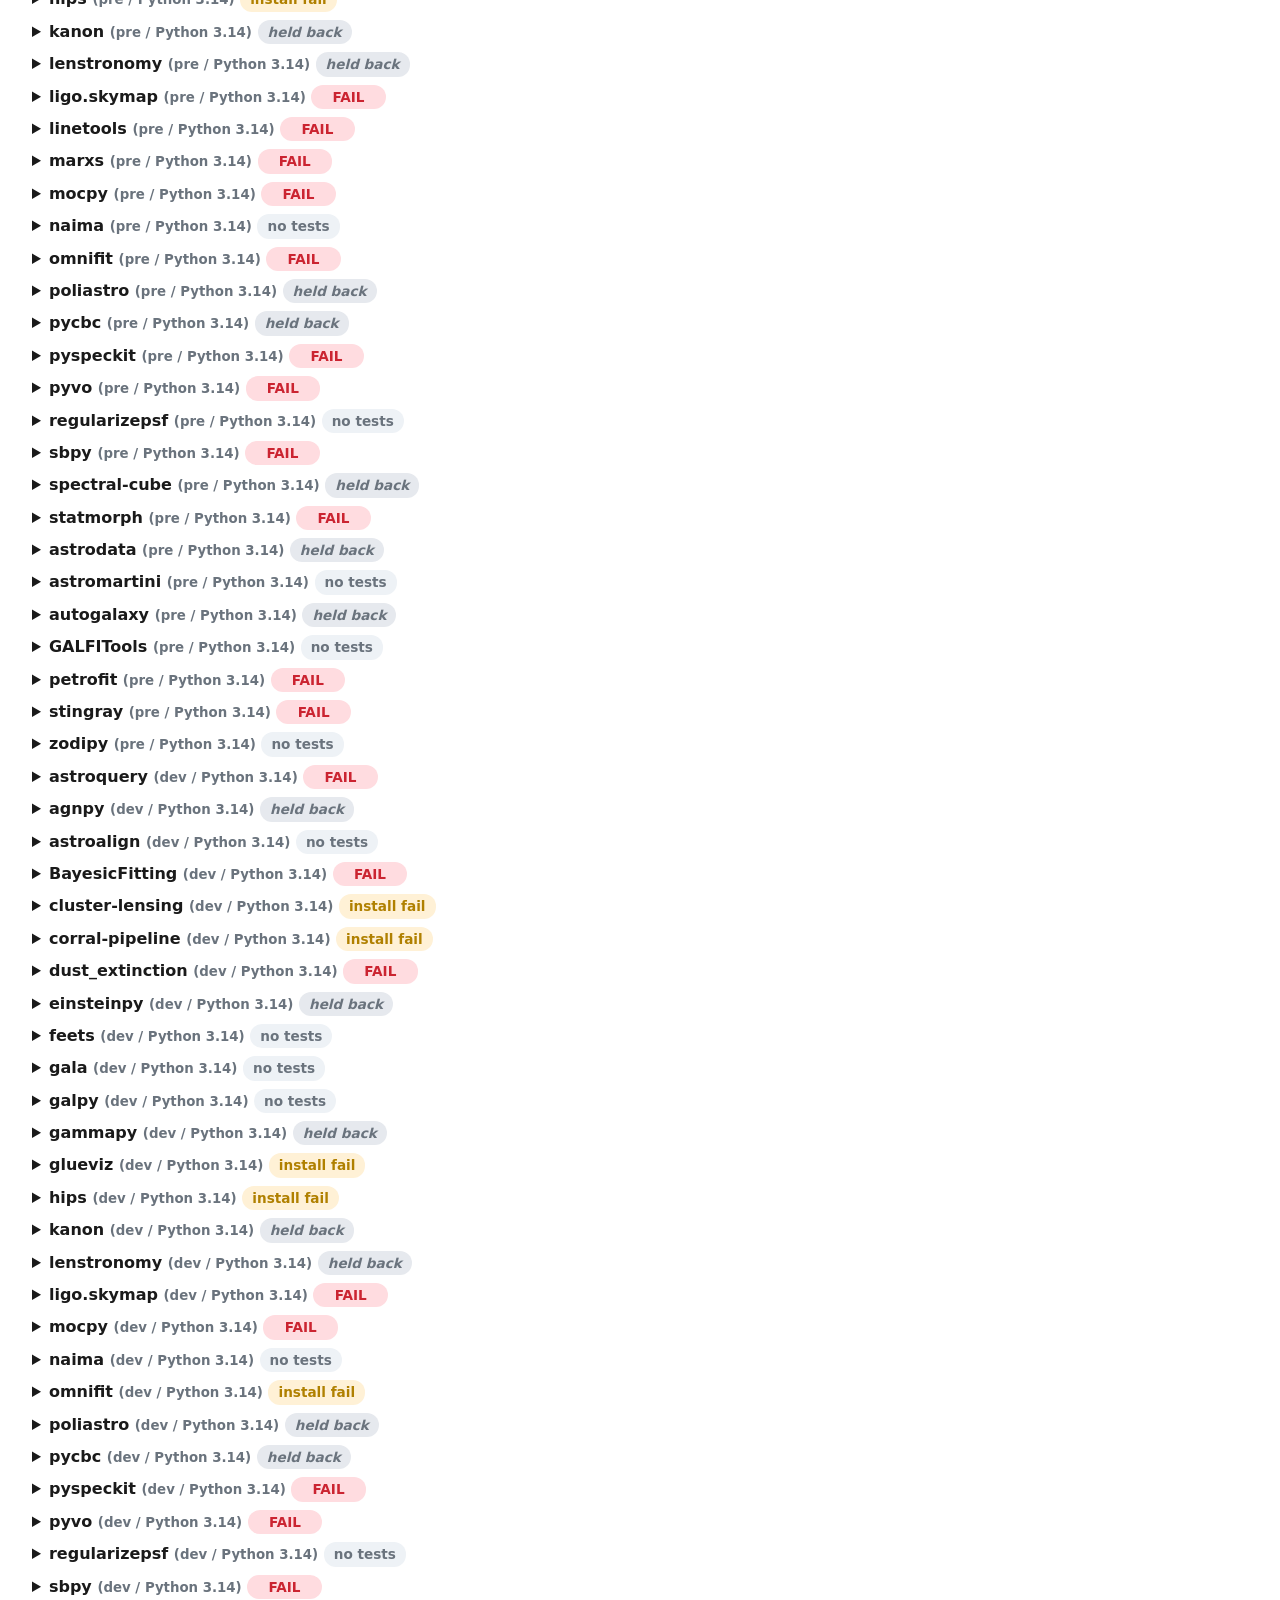
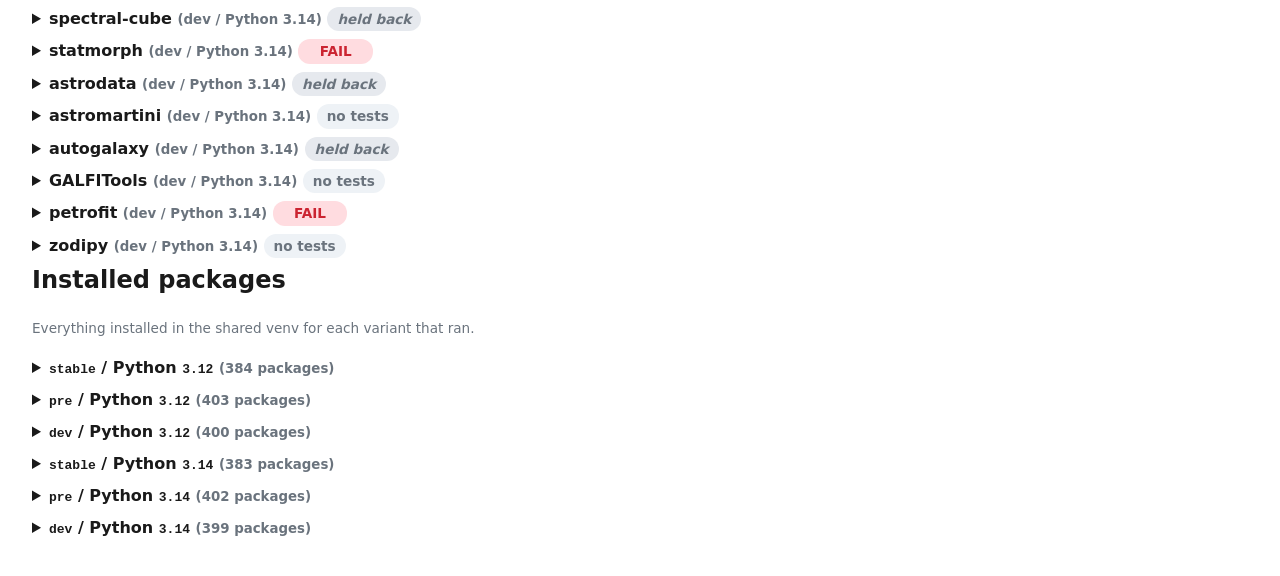
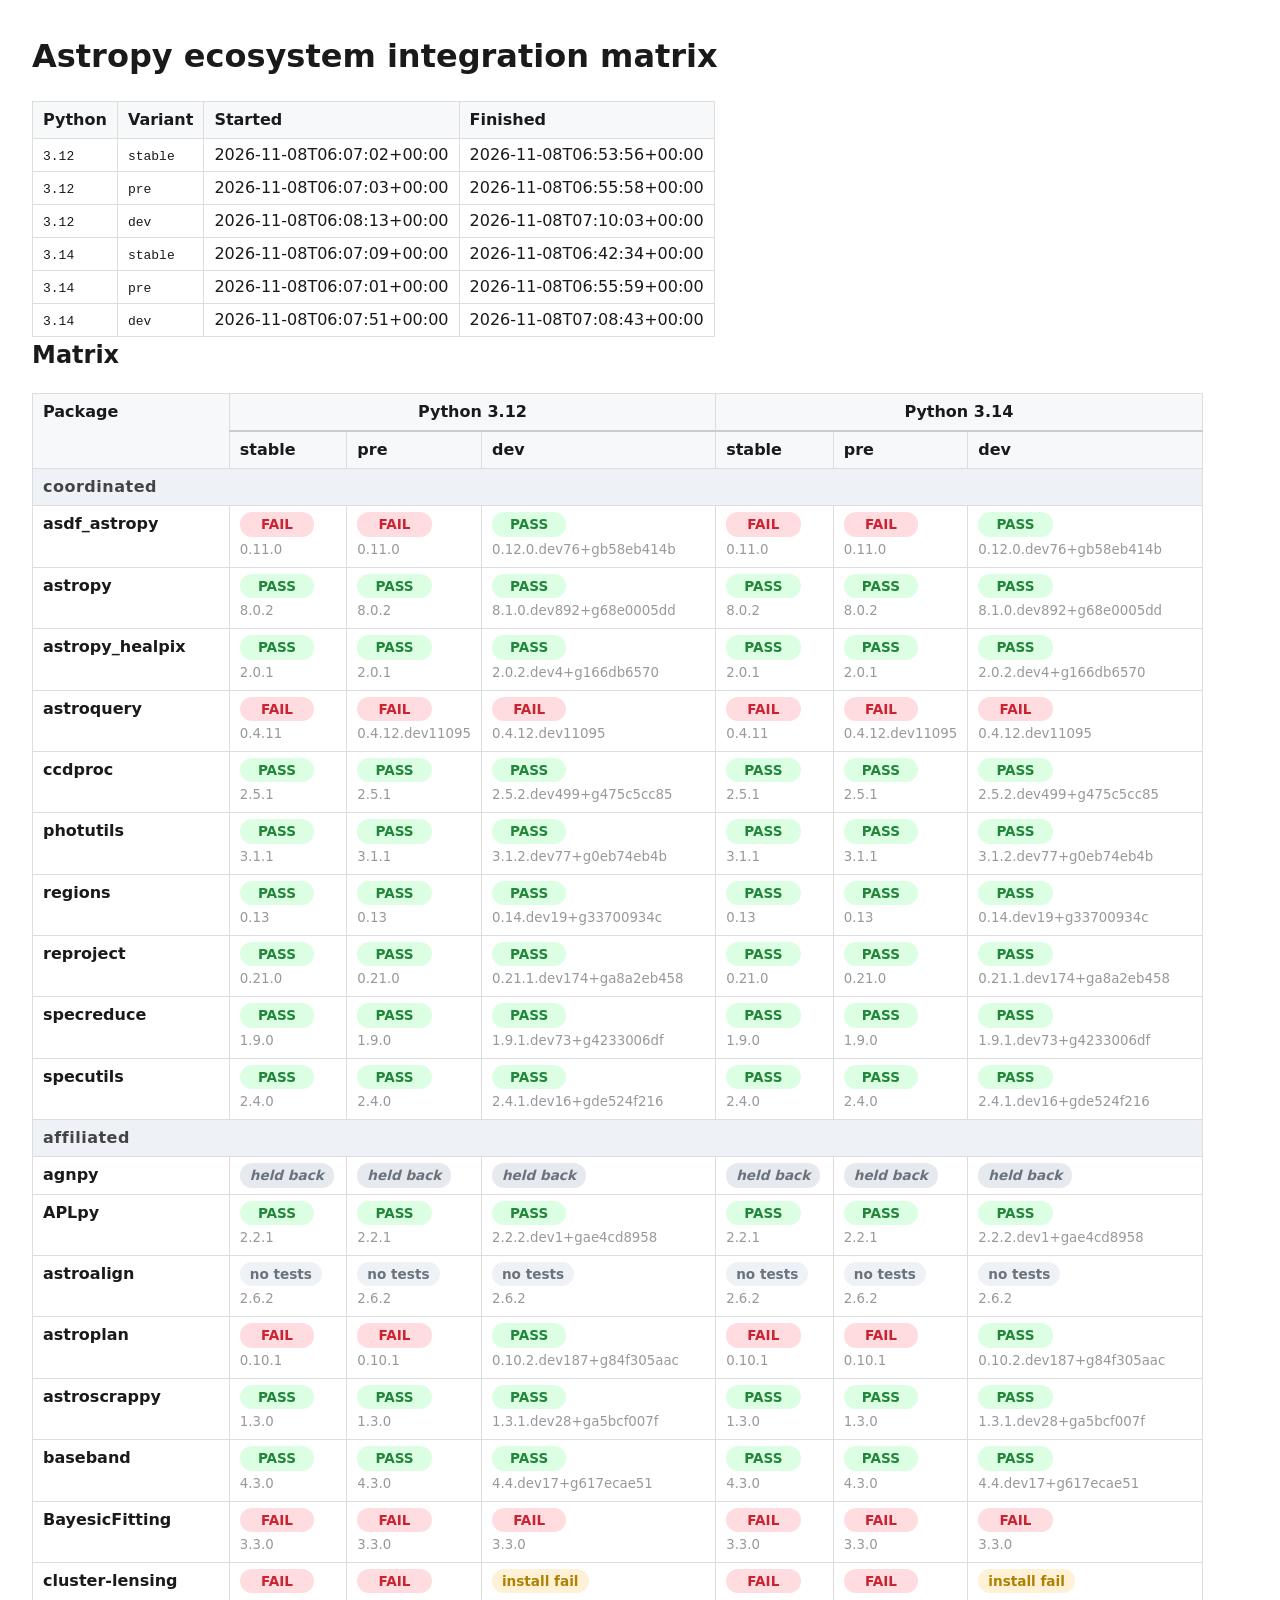
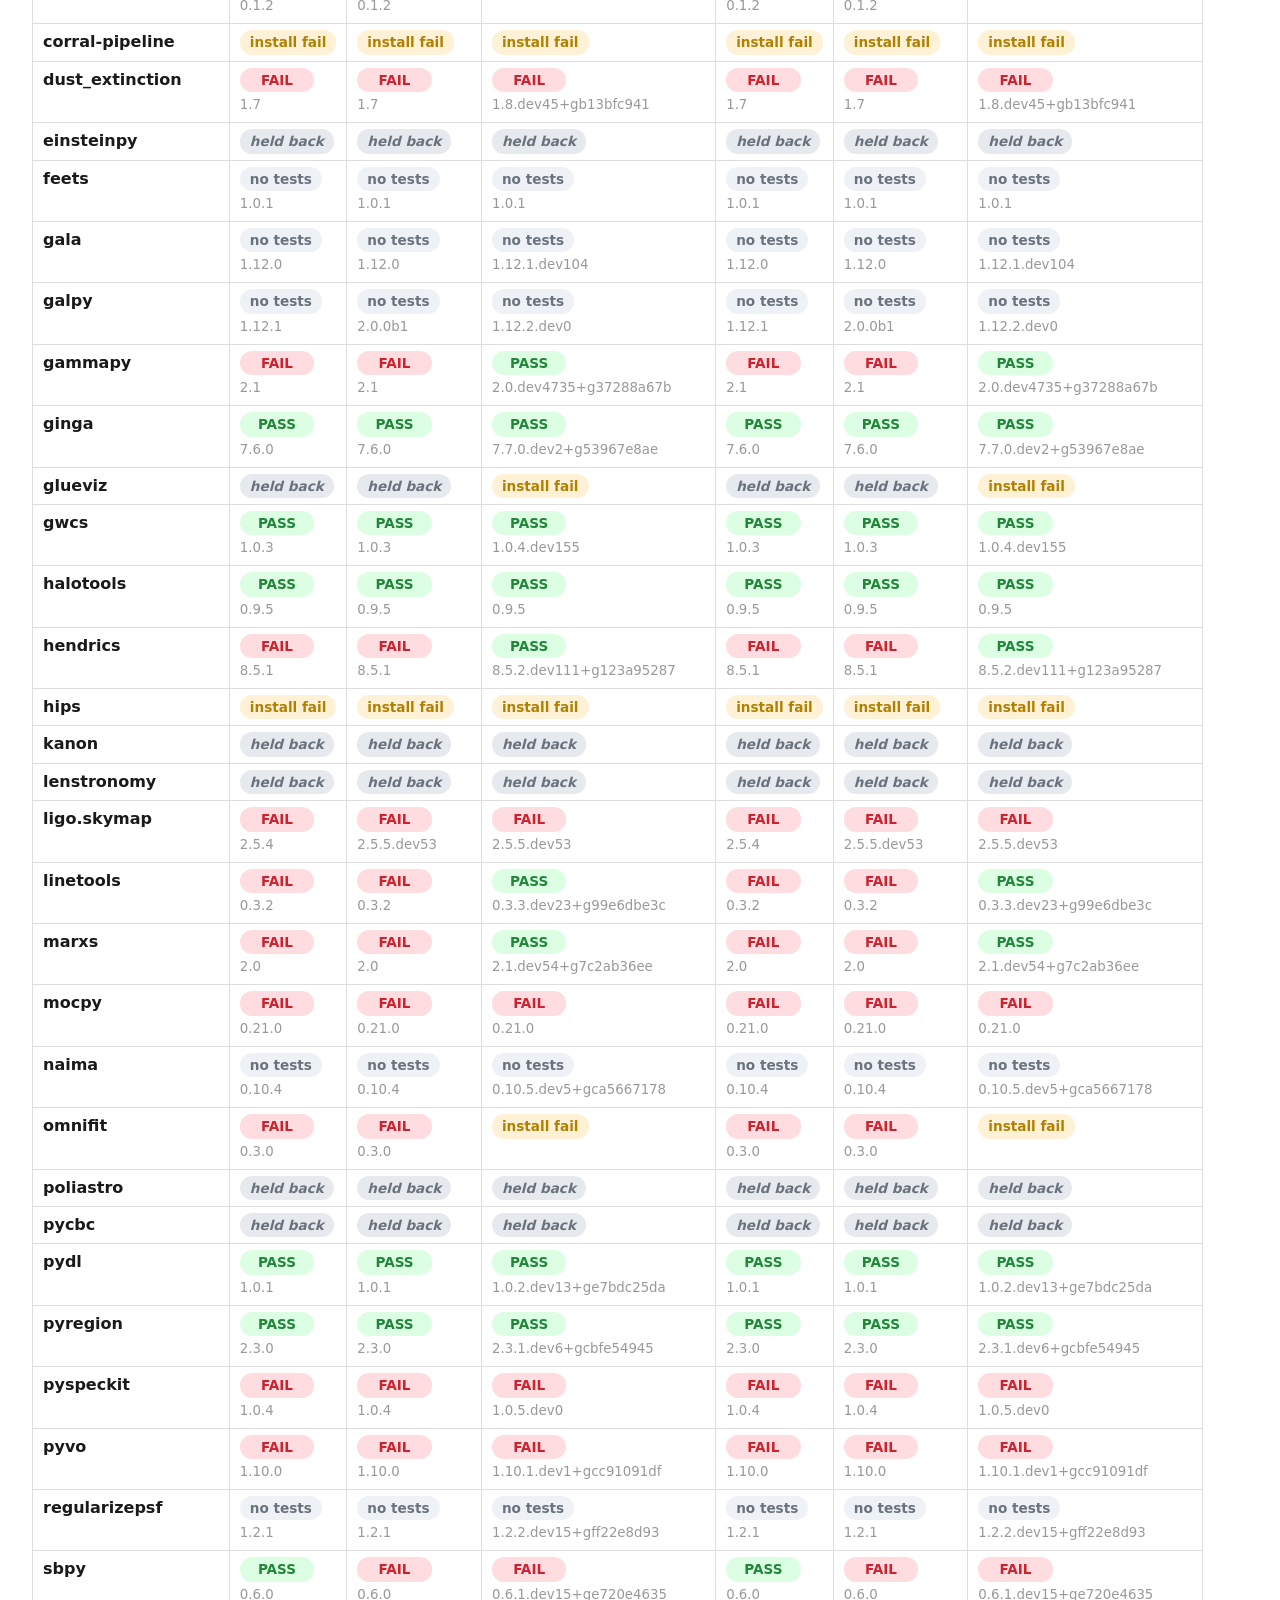
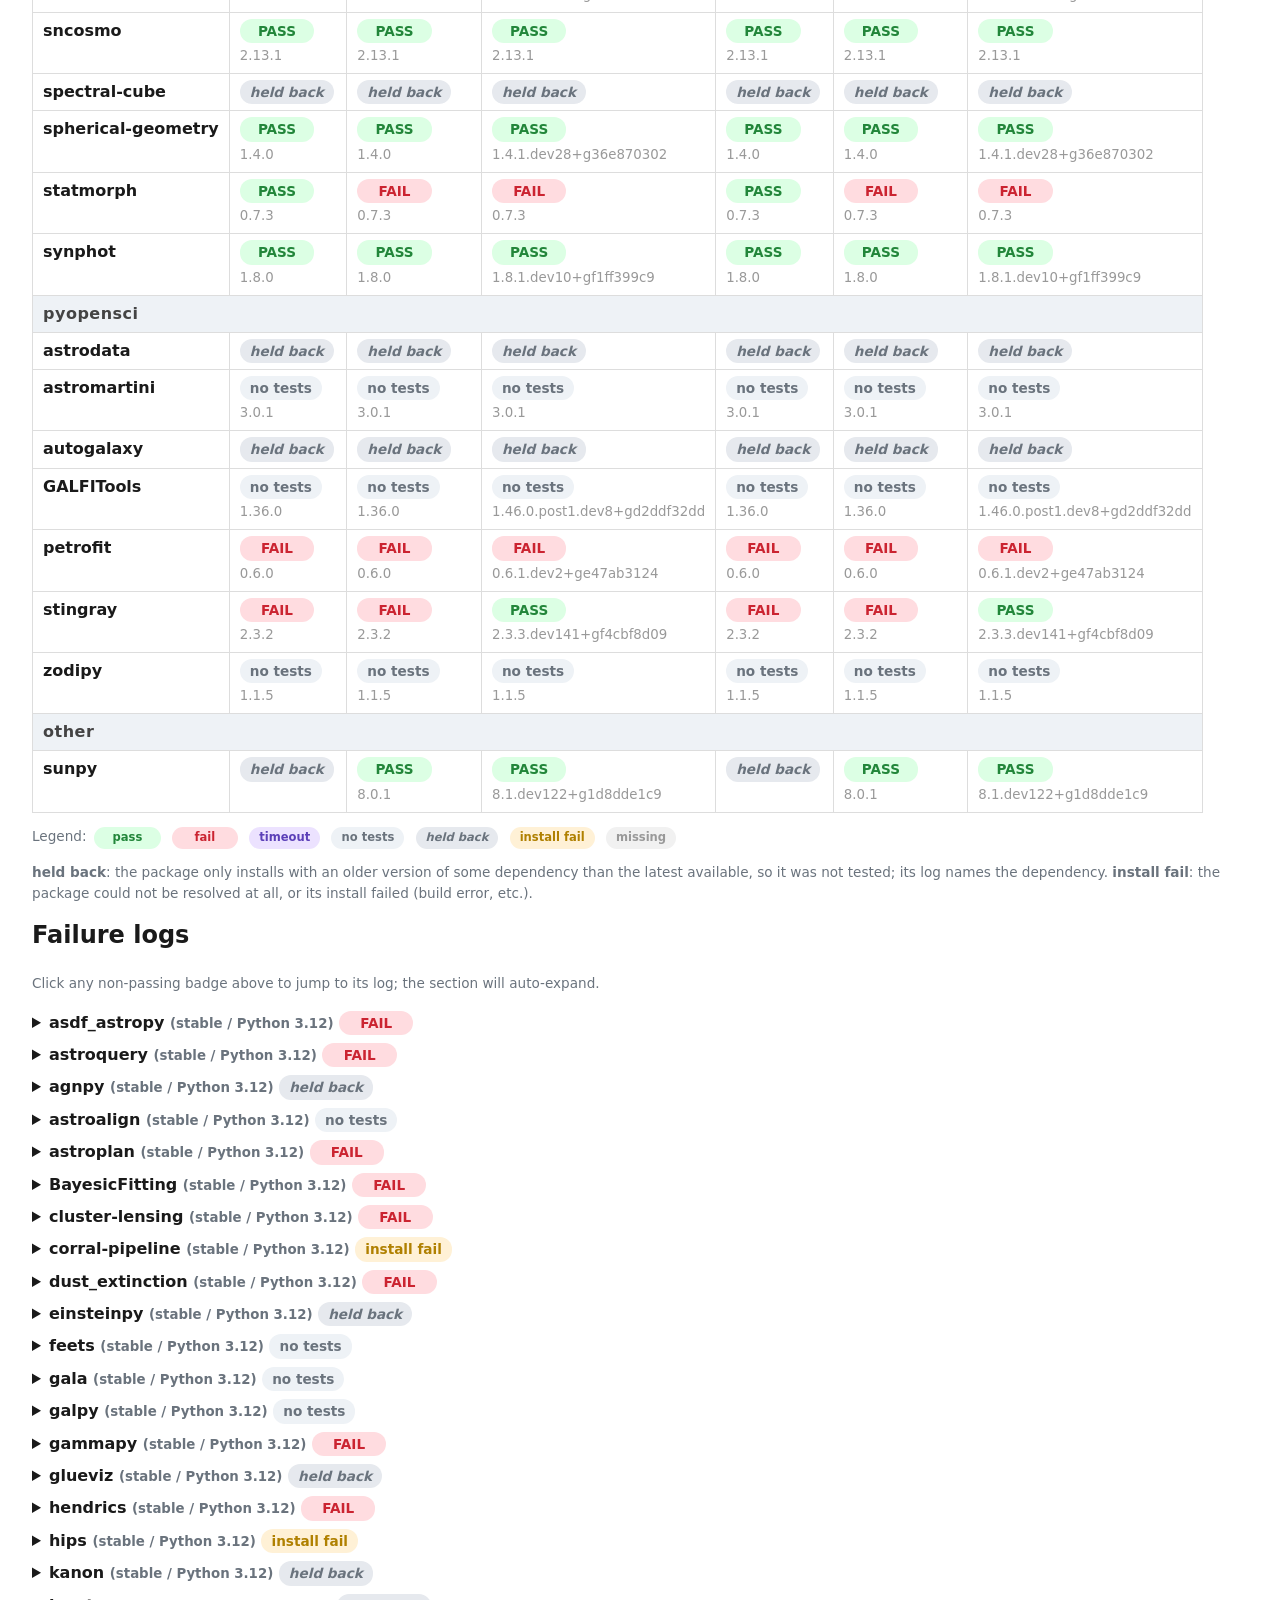
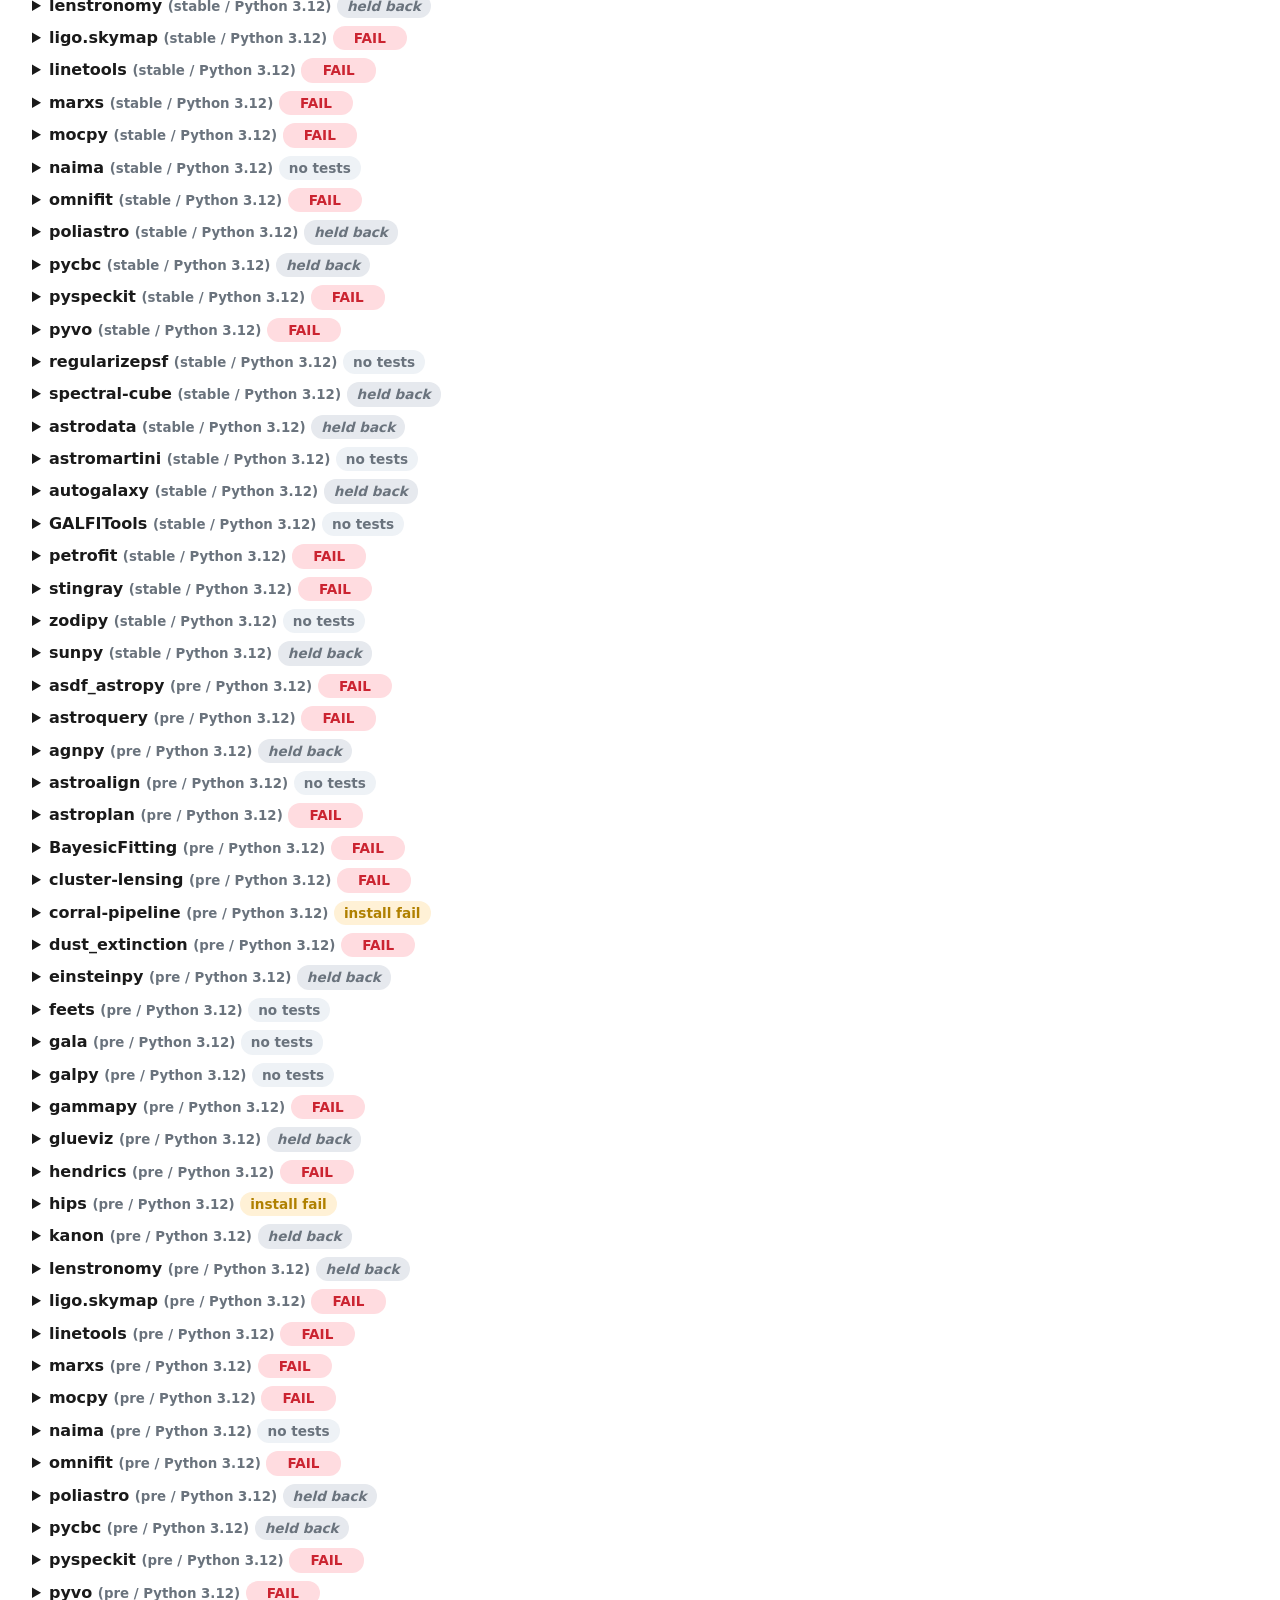
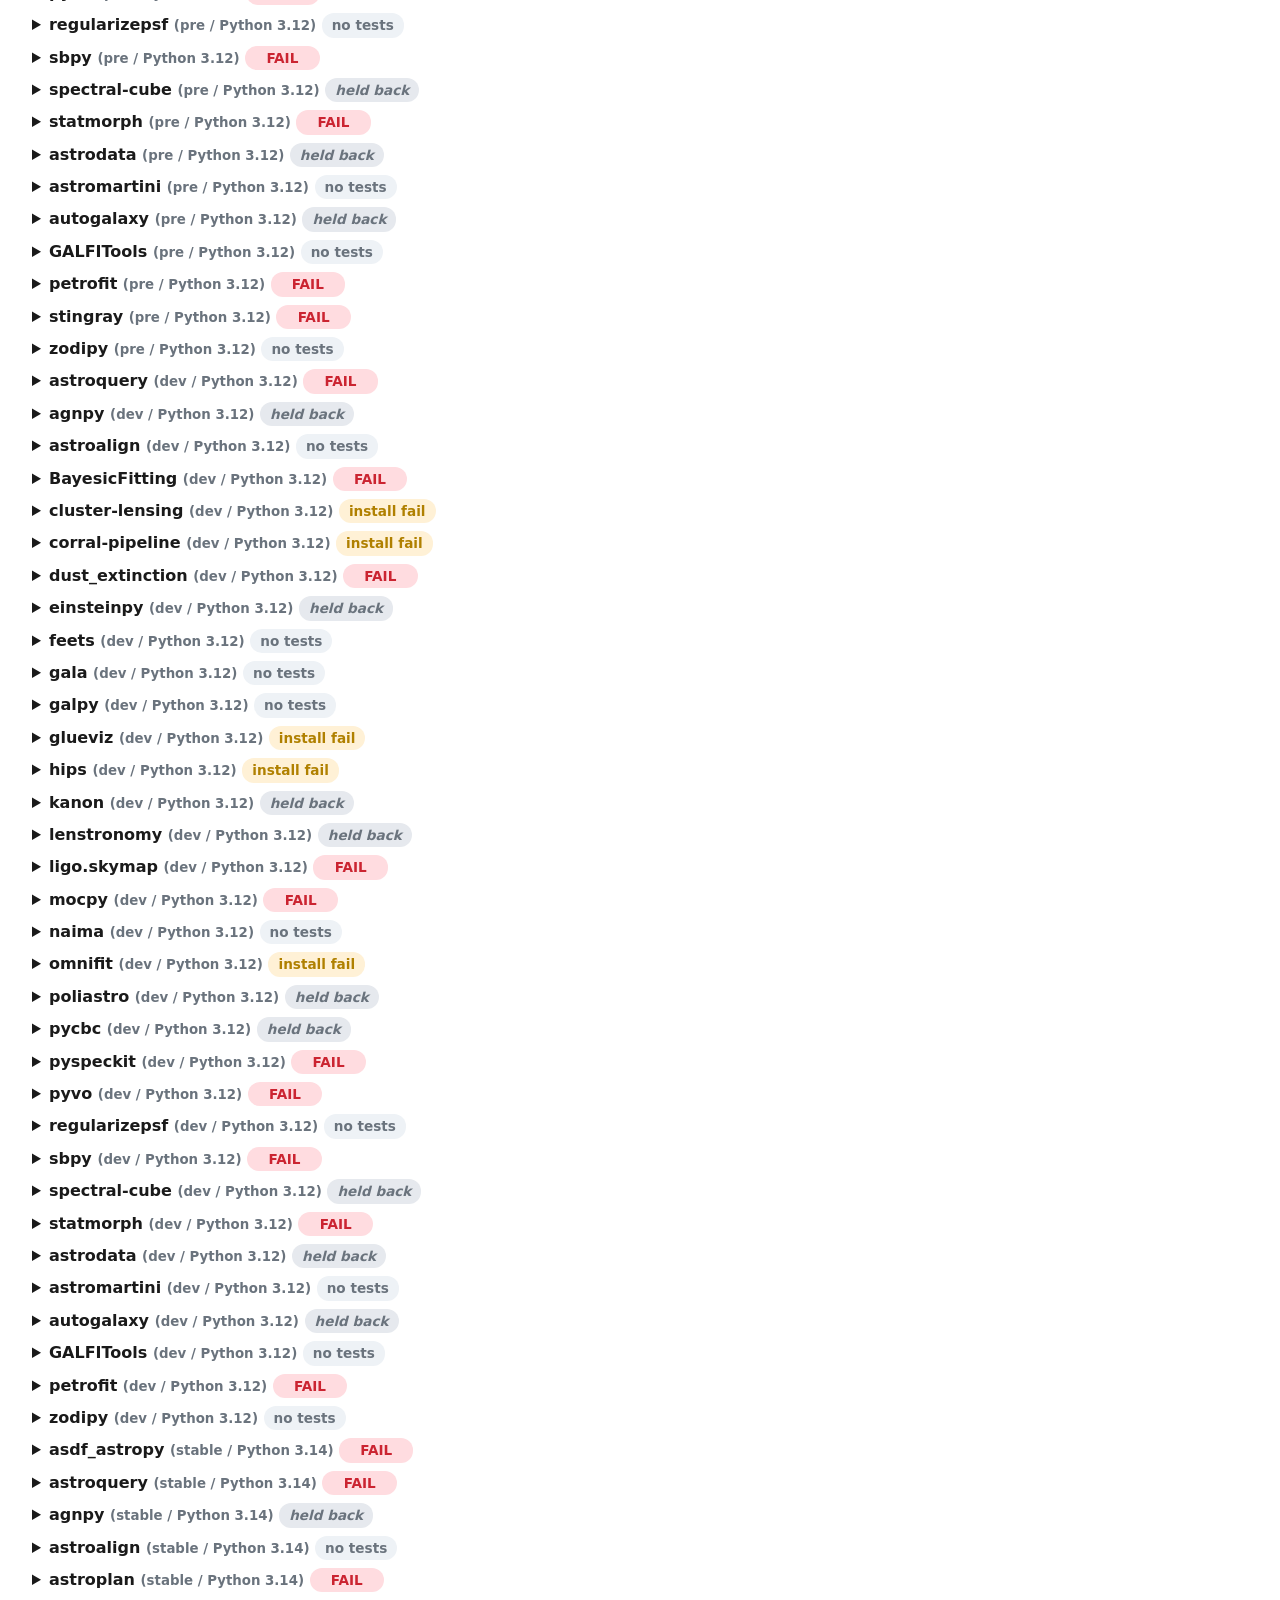
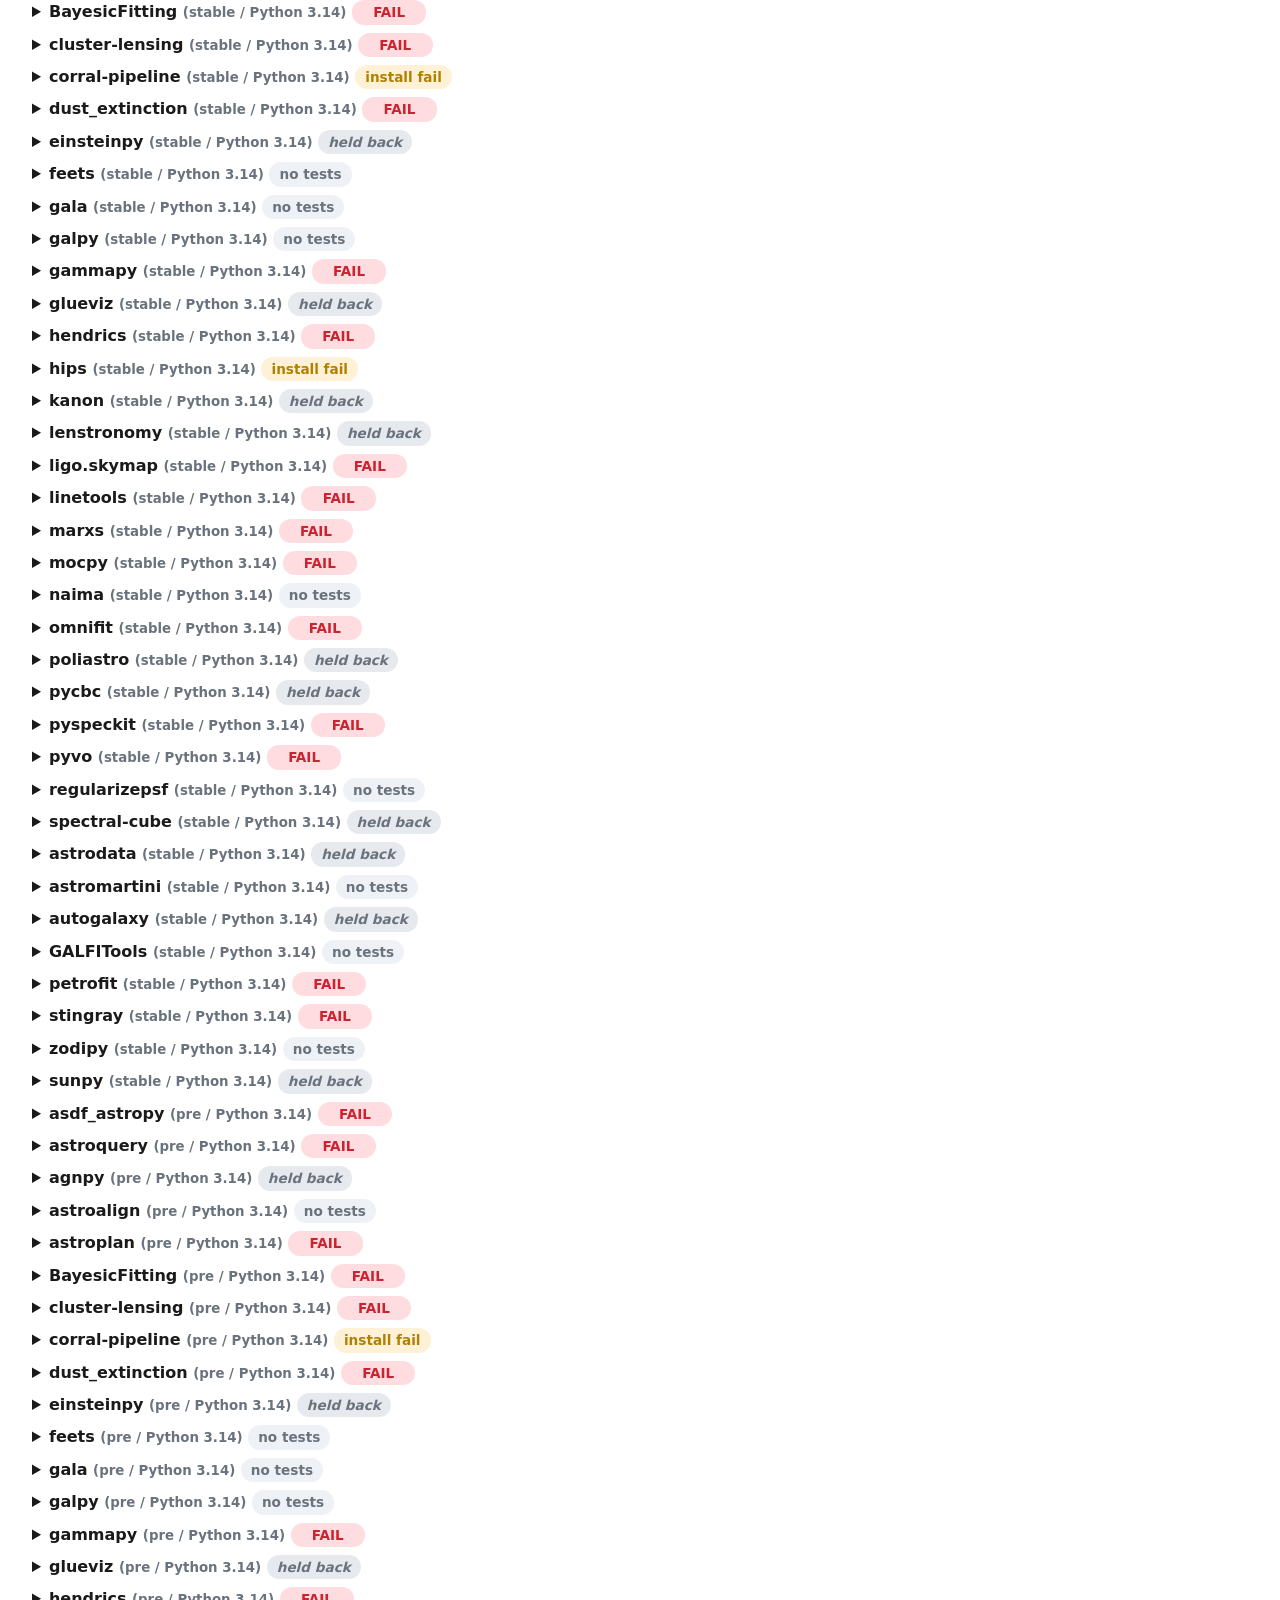
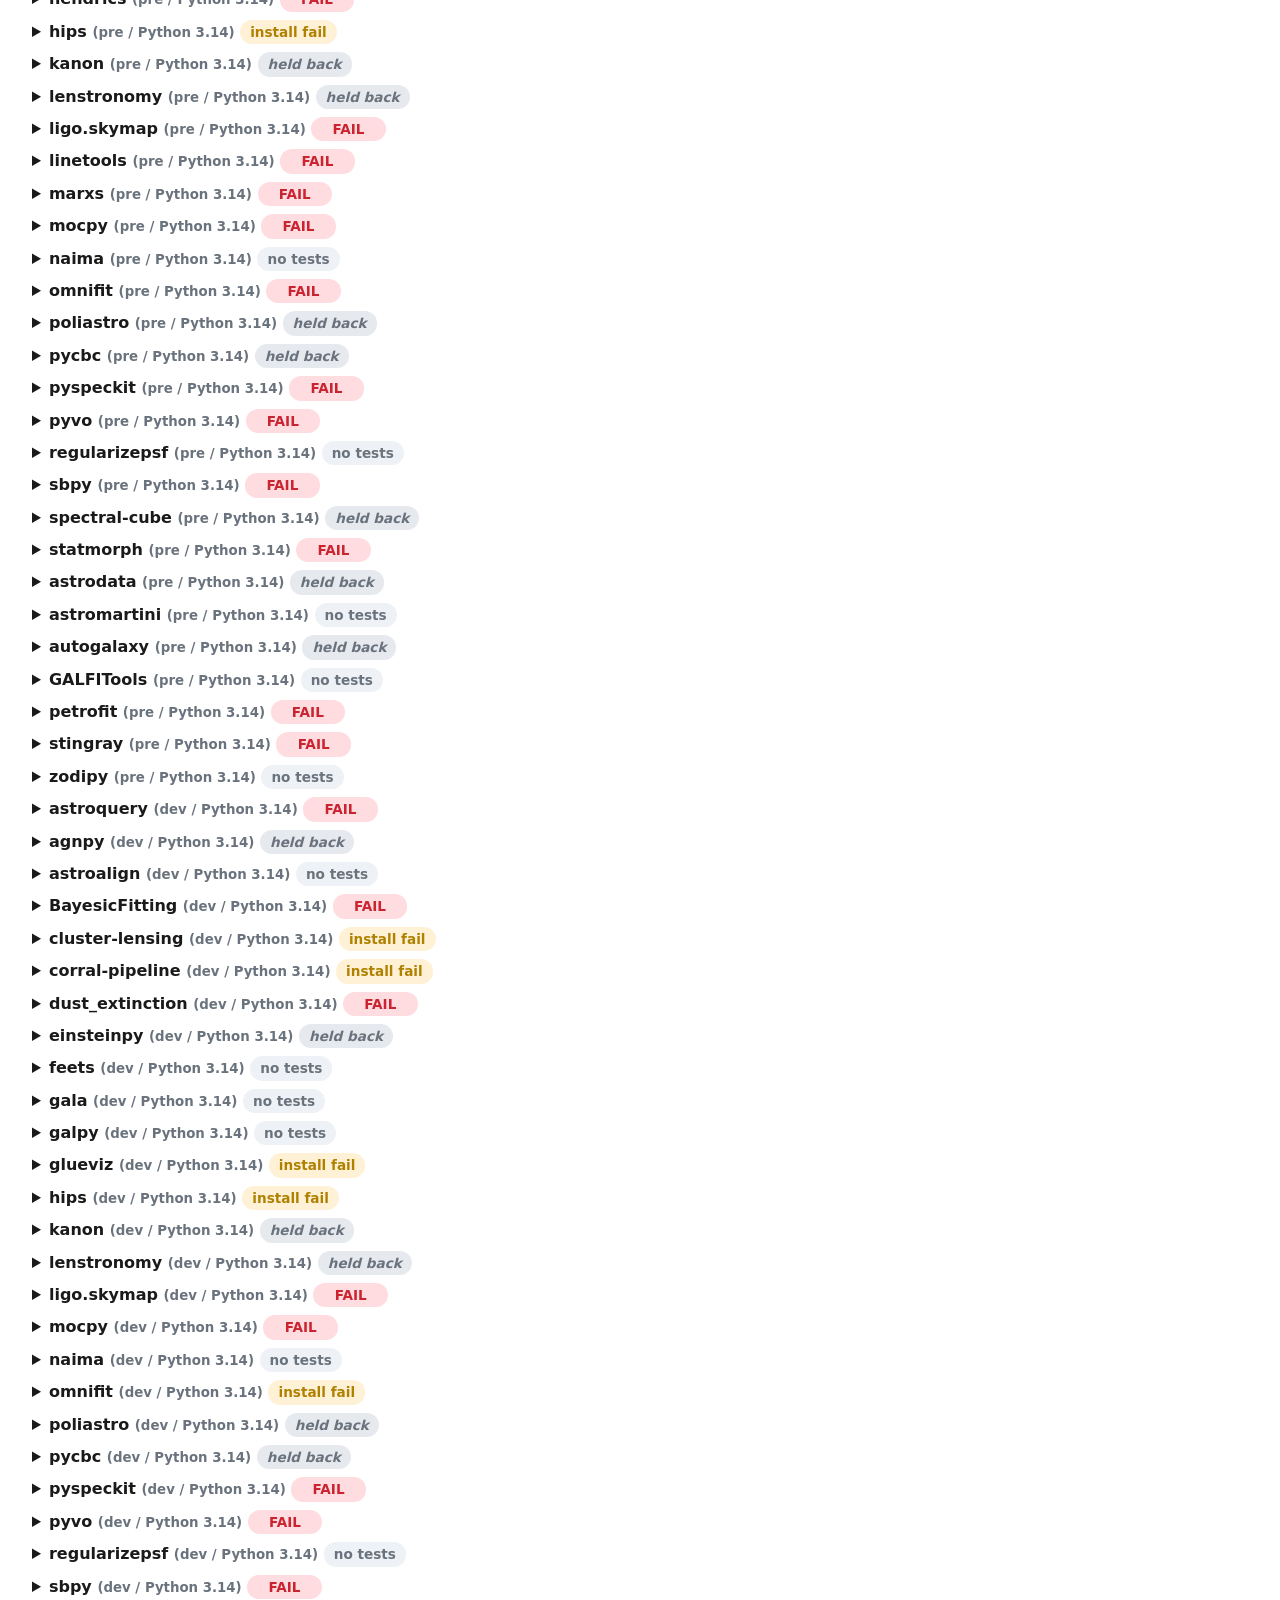
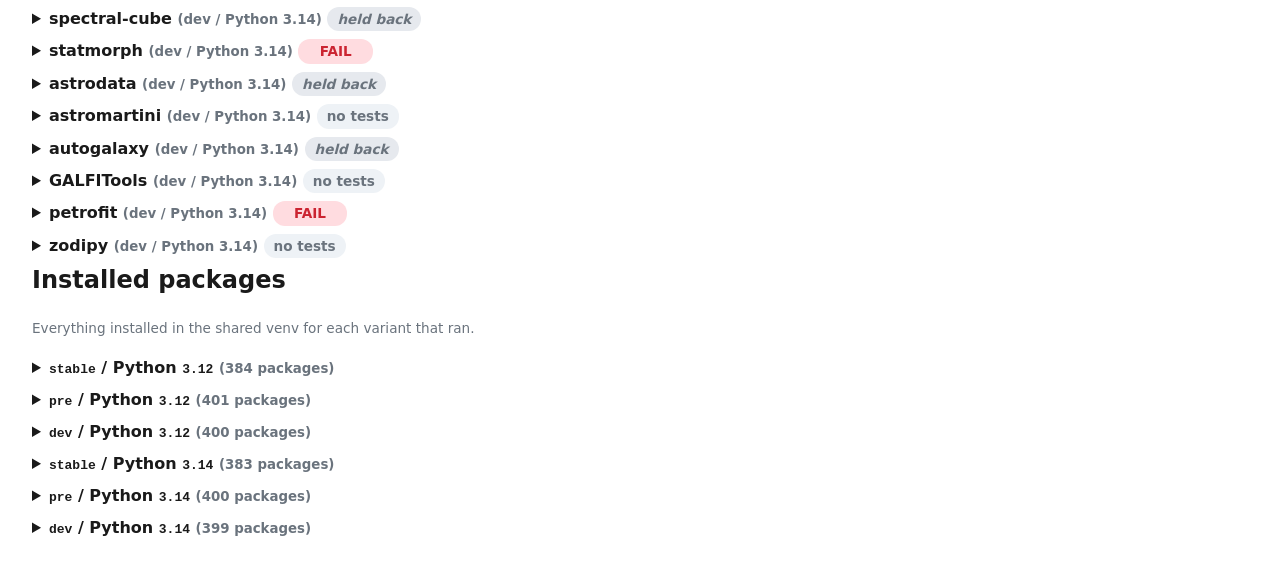
